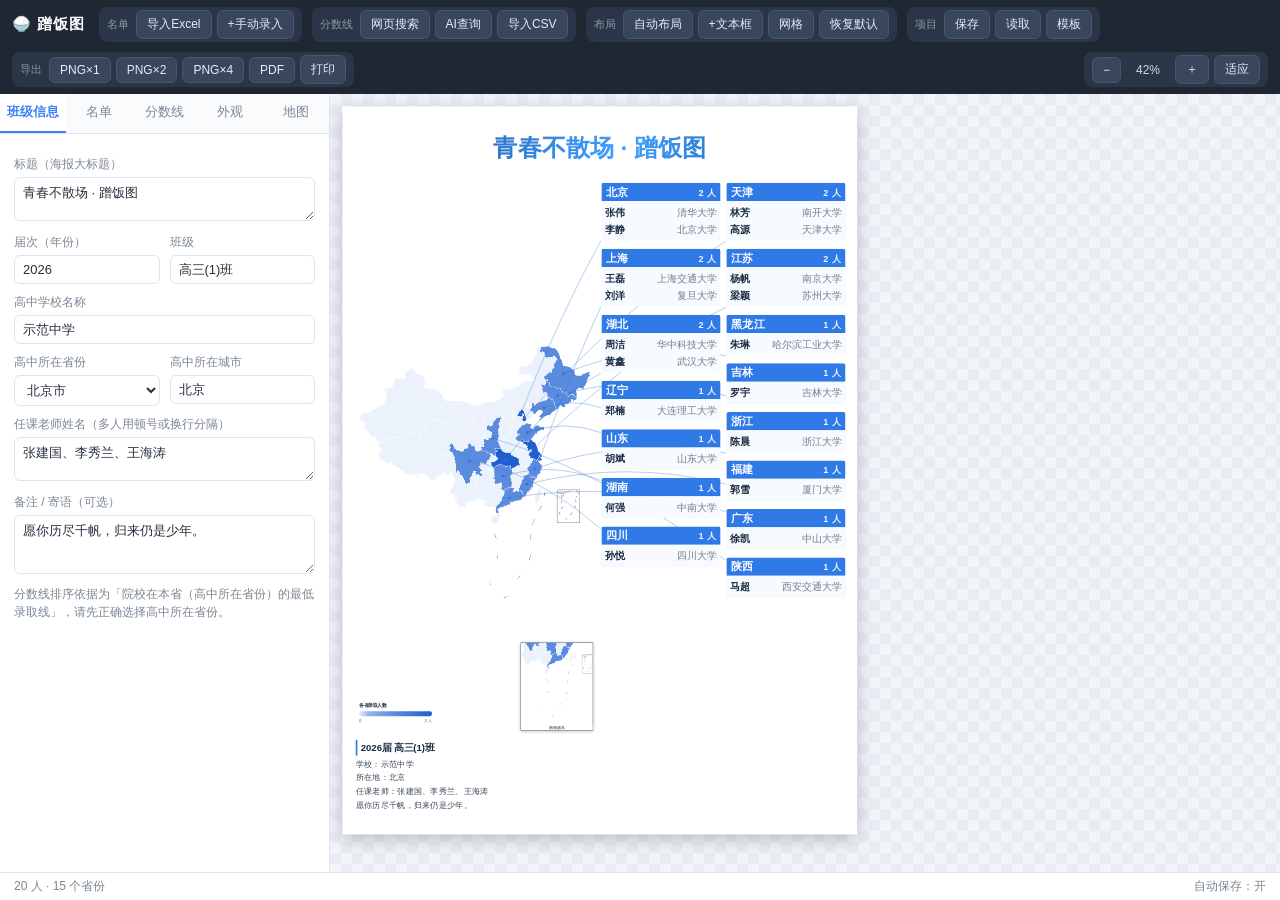
==== index.html @ a697f17c "高中蹭饭图生成器：单文件构建(index.html) + 完整源码 + Pages 配置(.nojekyll)" ====
<!DOCTYPE html>
<html lang="zh-CN">
<head>
<meta charset="utf-8">
<meta name="viewport" content="width=device-width, initial-scale=1">
<meta name="description" content="免费离线的高中蹭饭图生成器：导入学生名单，按大学所在省份自动分组、排版连线，内置完整中国地图、多主题与艺术字标题，手动微调后一键导出 PNG/PDF。">
<meta name="theme-color" content="#1f2733">
<link rel="icon" href="data:image/svg+xml,%3Csvg xmlns='http://www.w3.org/2000/svg' viewBox='0 0 32 32'%3E%3Crect width='32' height='32' rx='7' fill='%231f2733'/%3E%3Cpath d='M5 16h22c0 6-5 10-11 10S5 22 5 16z' fill='%23f8fafc'/%3E%3Cpath d='M8 15c1.5-4.5 4.5-7 8-7s6.5 2.5 8 7z' fill='%233b82f6'/%3E%3C/svg%3E">
<meta property="og:type" content="website">
<meta property="og:title" content="高中蹭饭图生成器">
<meta property="og:description" content="免费离线的高中蹭饭图生成器：导入名单按省份分组，内置中国地图，导出 PNG/PDF。">
<meta name="twitter:card" content="summary">
<title>高中蹭饭图生成器</title>
<style>
/* ============ 基础 ============ */
* { box-sizing: border-box; margin: 0; padding: 0; }
/* hidden 属性必须始终生效：否则 .modal/.modal-back 等自带的 display 规则
   会覆盖浏览器默认的 [hidden]{display:none}，导致弹窗永远关不掉 */
[hidden] { display: none !important; }
:root {
  --ui-bg: #f2f4f8; --ui-panel: #ffffff; --ui-bar: #1f2733; --ui-bar2: #2a3547;
  --ui-text: #26303f; --ui-sub: #7b8794; --ui-line: #dfe4ec;
  --ui-accent: #3b82f6; --ui-accent-d: #2563eb; --ui-danger: #e5484d;
}
html, body { height: 100%; }
body {
  font-family: "Microsoft YaHei", "PingFang SC", "Segoe UI", sans-serif;
  font-size: 13px; color: var(--ui-text); background: var(--ui-bg);
  overflow: hidden; -webkit-font-smoothing: antialiased;
}
#app { display: flex; flex-direction: column; height: 100vh; }
button { font-family: inherit; cursor: pointer; border: 1px solid var(--ui-line); background: #fff;
  border-radius: 6px; padding: 5px 10px; font-size: 12px; color: var(--ui-text); transition: .12s; }
button:hover { border-color: var(--ui-accent); color: var(--ui-accent); }
button.primary { background: var(--ui-accent); border-color: var(--ui-accent); color: #fff; }
button.primary:hover { background: var(--ui-accent-d); color: #fff; }
button.danger { color: var(--ui-danger); }
button.danger:hover { border-color: var(--ui-danger); }
button.sm { padding: 3px 8px; font-size: 12px; }
input, select, textarea {
  font-family: inherit; font-size: 13px; border: 1px solid var(--ui-line); border-radius: 6px;
  padding: 6px 8px; width: 100%; background: #fff; color: var(--ui-text); outline: none;
}
input:focus, select:focus, textarea:focus { border-color: var(--ui-accent); }
input[type=color] { padding: 2px; height: 30px; }
input[type=range] { padding: 0; }
label { display: block; font-size: 12px; color: var(--ui-sub); margin: 10px 0 4px; }
.tip { font-size: 11.5px; color: var(--ui-sub); line-height: 1.6; margin-top: 8px; }
b { color: var(--ui-text); }

/* ============ 工具栏 ============ */
#toolbar {
  display: flex; align-items: center; gap: 10px; background: var(--ui-bar); color: #cfd8e3;
  padding: 7px 12px; flex-wrap: wrap; user-select: none; z-index: 40;
}
.tb-brand { font-weight: 700; font-size: 15px; color: #fff; margin-right: 4px; letter-spacing: 1px; }
.tb-group { display: flex; align-items: center; gap: 5px; padding: 3px 8px; background: var(--ui-bar2); border-radius: 8px; }
.tb-label { font-size: 11px; color: #8b98ab; margin-right: 2px; }
#toolbar button { background: #39465c; border-color: #47566e; color: #e6ecf5; }
#toolbar button:hover { background: var(--ui-accent); border-color: var(--ui-accent); color: #fff; }
.tb-spacer { flex: 1; }
.tb-zoom #zoomLabel { font-size: 12px; min-width: 44px; text-align: center; color: #cfd8e3; }

/* ============ 主区域 ============ */
#main { display: flex; flex: 1; min-height: 0; position: relative; }

/* 左面板 */
#panel { width: 330px; min-width: 330px; background: var(--ui-panel); border-right: 1px solid var(--ui-line);
  display: flex; flex-direction: column; z-index: 30; }
#tabs { display: flex; border-bottom: 1px solid var(--ui-line); background: #fafbfd; }
#tabs button { flex: 1; border: none; background: none; border-radius: 0; padding: 10px 2px; font-size: 12.5px;
  color: var(--ui-sub); border-bottom: 2px solid transparent; }
#tabs button.active { color: var(--ui-accent); border-bottom-color: var(--ui-accent); font-weight: 600; background: #fff; }
.tab-pane { display: none; padding: 12px 14px 30px; overflow-y: auto; flex: 1; }
.tab-pane.active { display: block; }
.row2 { display: flex; gap: 10px; }
.row2 > * { flex: 1; min-width: 0; }
.pane-actions { display: flex; gap: 6px; align-items: center; margin: 8px 0; flex-wrap: wrap; }
.stat { font-size: 11.5px; color: var(--ui-sub); }
.colorRow { display: flex; align-items: center; gap: 8px; margin: 6px 0; }
.colorRow span { font-size: 12px; color: var(--ui-sub); flex: 1; }
.colorRow input[type=color] { width: 56px; flex: none; }
.sliderRow { margin: 8px 0; }
.sliderRow label { margin: 0 0 3px; display: flex; justify-content: space-between; }
/* 聚焦锁定：聚焦开启时缩放/平移滑杆禁用，防止手动覆盖取景把省份切出画面 */
.sliderRow input[type="range"]:disabled { opacity: 0.45; cursor: not-allowed; }
.focusLockTip { color: #c8862c; font-size: 11px; font-weight: 600; margin-left: 6px; }
.checkRow { margin: 8px 0; }
.checkRow label { display: flex; align-items: center; gap: 6px; margin: 0; color: var(--ui-text); font-size: 12.5px; }
.checkRow input { width: auto; }

/* 名单表 */
#rosterWrap { max-height: calc(100vh - 320px); overflow: auto; border: 1px solid var(--ui-line); border-radius: 6px; }
#rosterTable, #scoreTable, .map-table { border-collapse: collapse; width: 100%; font-size: 12.5px; }
#rosterTable th, #scoreTable th, .map-table th {
  background: #f5f7fa; color: var(--ui-sub); font-weight: 600; text-align: left; padding: 6px 6px;
  position: sticky; top: 0; border-bottom: 1px solid var(--ui-line); z-index: 2; }
#rosterTable td, #scoreTable td, .map-table td { border-bottom: 1px solid #eef1f5; padding: 3px 4px; }
#rosterTable input, #rosterTable select { padding: 4px 5px; font-size: 12.5px; border-radius: 4px; }
#rosterTable .rm { border: none; background: none; color: #b6bfcc; font-size: 14px; padding: 2px; }
#rosterTable .rm:hover { color: var(--ui-danger); background: none; }
td.provPending { color: #d97706; cursor: pointer; }
td.provOk { color: #16a34a; }
td.provOk select { color: #16a34a; }
#scoreTable input { padding: 4px 5px; font-size: 12.5px; }
#scoreTable .src { font-size: 11px; color: var(--ui-sub); }
.map-table { margin-top: 6px; }
.map-table td { padding: 5px 6px; vertical-align: middle; }

/* 主题卡 / 艺术字卡 */
.theme-cards { display: grid; grid-template-columns: repeat(3, 1fr); gap: 8px; margin-top: 4px; }
.theme-card { border: 2px solid var(--ui-line); border-radius: 8px; padding: 6px; cursor: pointer; text-align: center; }
.theme-card:hover { border-color: var(--ui-accent); }
.theme-card.active { border-color: var(--ui-accent); box-shadow: 0 0 0 2px rgba(59,130,246,.2); }
.theme-card .sw { display: flex; height: 22px; border-radius: 4px; overflow: hidden; margin-bottom: 4px; }
.theme-card .sw i { flex: 1; }
.theme-card .nm { font-size: 11px; color: var(--ui-text); }
.art-cards { display: grid; grid-template-columns: repeat(3, 1fr); gap: 8px; margin-top: 4px; }
.art-card { border: 2px solid var(--ui-line); border-radius: 8px; padding: 8px 4px 6px; cursor: pointer;
  text-align: center; font-size: 15px; font-weight: 800; color: #334; background: #fff; }
.art-card:hover { border-color: var(--ui-accent); }
.art-card.active { border-color: var(--ui-accent); box-shadow: 0 0 0 2px rgba(59,130,246,.2); }
.art-card .nm { display: block; font-size: 10.5px; font-weight: 400; color: var(--ui-sub); margin-top: 4px; }
.preview { border: 1px dashed var(--ui-line); border-radius: 6px; padding: 10px; text-align: center;
  font-size: 17px; margin-top: 6px; background: #fbfcfe; }
.tpl-list { display: flex; flex-direction: column; gap: 6px; margin-top: 4px; }
.tpl-item { display: flex; align-items: center; gap: 8px; border: 1px solid var(--ui-line); border-radius: 6px; padding: 6px 8px; }
.tpl-item span { flex: 1; font-size: 12.5px; }

/* ============ 画布区 ============ */
#stageWrap { flex: 1; position: relative; overflow: auto;
  background: repeating-conic-gradient(#e9edf3 0% 25%, #f1f4f9 0% 50%) 0 0/22px 22px; }
#stage { position: absolute; transform-origin: 0 0; padding: 30px; }
#poster { position: relative; overflow: hidden; box-shadow: 0 10px 40px rgba(20,30,50,.25); background: #fff;
  color: var(--ink); }
#bgImg { position: absolute; inset: 0; z-index: 1; pointer-events: none;
  background-repeat: no-repeat; background-position: center; }
#lines { position: absolute; left: 0; top: 0; width: 100%; height: 100%; pointer-events: none; z-index: 5; overflow: visible; }
#lines path { fill: none; }
#lines circle { stroke: none; }
#gridOverlay { position: absolute; inset: 0; pointer-events: none; z-index: 20;
  background-image: linear-gradient(rgba(59,130,246,.25) 1px, transparent 1px),
                    linear-gradient(90deg, rgba(59,130,246,.25) 1px, transparent 1px);
  background-size: 20px 20px; opacity: .5; }

/* 海报元素通用 */
.el { position: absolute; z-index: 10; user-select: none; }
.el.locked { cursor: not-allowed; }
.el:not(.locked):hover { outline: 1px dashed rgba(59,130,246,.7); outline-offset: 1px; }
.el.selected { outline: 1.5px solid var(--ui-accent); outline-offset: 1px; z-index: 15 !important; }
.el.hiddenEl { display: none; }
.el .h { position: absolute; width: 10px; height: 10px; background: #fff; border: 1.5px solid var(--ui-accent);
  border-radius: 50%; display: none; z-index: 3; }
.el.selected .h { display: block; }
.el .h-nw { left: -6px; top: -6px; cursor: nwse-resize; }
.el .h-ne { right: -6px; top: -6px; cursor: nesw-resize; }
.el .h-sw { left: -6px; bottom: -6px; cursor: nesw-resize; }
.el .h-se { right: -6px; bottom: -6px; cursor: nwse-resize; }
.el.locked .h { display: none !important; }

/* 标题艺术字 */
.el-title { display: flex; align-items: center; justify-content: center; text-align: center;
  font-weight: 800; line-height: 1.25; white-space: pre-wrap; }
.art-gradient { background-image: linear-gradient(100deg, var(--emA), var(--emB) 55%, var(--emA));
  -webkit-background-clip: text; background-clip: text; color: transparent !important; text-shadow: none; }
.art-outline { color: transparent !important; -webkit-text-stroke: 2px var(--emA); text-shadow: none; background: none; }
.art-3d { color: var(--emA) !important;
  text-shadow: 1px 1px 0 var(--emB), 2px 2px 0 var(--emB), 3px 3px 0 var(--emB), 4px 4px 2px rgba(0,0,0,.30); }
.art-glow { color: var(--emA) !important;
  text-shadow: 0 0 6px var(--emA), 0 0 18px var(--emB), 0 0 34px var(--emB); }
.art-seal { color: #c0392b !important; border: 4px solid #c0392b; border-radius: 8px; padding: 4px 18px;
  background: rgba(255,255,255,.75); letter-spacing: 6px; text-shadow: none; }

/* 信息框 */
.el-info { line-height: 1.7; overflow: hidden; }
.el-info .info-t { font-weight: 700; font-size: 1.15em; border-left: 4px solid var(--accent); padding-left: 8px; margin-bottom: 4px; }
.el-info .info-l { opacity: .88; }

/* 省份文字块 */
.el-block { overflow: hidden; display: flex; flex-direction: column; }
.blk-head { background: var(--accent); color: #fff; font-weight: 700; padding: 4px 10px;
  border-radius: var(--hr, 6px) var(--hr, 6px) 0 0; letter-spacing: 1px; flex: none; display: flex; justify-content: space-between; align-items: baseline; }
.blk-head .cnt { font-size: .82em; opacity: .9; font-weight: 600; }
/* 栏头预设 */
.hd-grad .blk-head { background: linear-gradient(100deg, var(--accent), var(--emA)); }
.hd-outline .blk-head { background: transparent; color: var(--accent); box-shadow: inset 0 0 0 1.5px var(--accent); }
.hd-underline .blk-head { background: transparent; color: var(--accent); border-bottom: 3px solid var(--accent); border-radius: 0 !important; }
.hd-invert .blk-head { background: var(--ink); color: var(--tbg); }
.hd-pill .blk-head { border-radius: 999px !important; }
.blk-body { background: var(--blkBg); border-radius: 0 0 var(--hr, 6px) var(--hr, 6px); padding: 5px 9px 7px; flex: 1; overflow: hidden;
  box-shadow: 0 2px 8px rgba(20,30,50,.10); }
.hd-outline .blk-body, .hd-underline .blk-body { border-radius: var(--hr, 6px); }
.blk-row { display: flex; gap: 6px; align-items: baseline; padding: 1px 0; }
.blk-row .nm { font-weight: 600; white-space: nowrap; }
.blk-row .sc { color: var(--accent); font-size: .88em; white-space: nowrap; font-weight: 700; }
.blk-row .un { color: inherit; opacity: .6; overflow: hidden; text-overflow: ellipsis; white-space: nowrap; flex: 1; text-align: right; }
/* 名单行预设 */
.st-line .blk-row:not(:last-child) { border-bottom: var(--sepW, 1px) solid var(--sep, rgba(127,127,127,.3));
  padding-bottom: 2px; margin-bottom: 1px; }
.st-zebra .blk-row:nth-child(odd) { background: var(--zebra, rgba(127,127,127,.12)); border-radius: var(--rr, 4px); }
.st-card .blk-row { background: var(--zebra, rgba(127,127,127,.12)); border-radius: var(--rr, 4px);
  padding: 3px 6px; margin-top: 3px;
  box-shadow: inset 0 0 0 var(--sepW, 1px) var(--sep, rgba(127,127,127,.3)); }

/* 外观预设选择卡 */
.cell-cards { display: flex; gap: 6px; flex-wrap: wrap; margin: 4px 0 4px; }
.cell-card { border: 1px solid var(--ui-line); border-radius: 8px; padding: 5px 9px; cursor: pointer;
  font-size: 11.5px; background: #fff; text-align: center; min-width: 54px; line-height: 1.3; }
.cell-card:hover { border-color: var(--ui-accent); }
.cell-card.active { border-color: var(--ui-accent); box-shadow: 0 0 0 1.5px var(--ui-accent); font-weight: 600; }
.cell-card .pvw { display: block; height: 13px; border-radius: 3px; margin-bottom: 4px; }

/* 图例 */
.el-legend .lg-title { font-size: .95em; font-weight: 700; margin-bottom: 5px; color: var(--ink); }
.el-legend .lg-bar { height: 12px; border-radius: 6px; }
.el-legend .lg-lab { display: flex; justify-content: space-between; font-size: .85em; color: var(--ink); opacity: .75; margin-top: 3px; }

/* 自由文本框 */
.el-text { overflow: hidden; line-height: 1.5; white-space: pre-wrap; }

/* 地图 */
.el-map .mapHost { position: absolute; inset: 0; }
.mapProbe { position: absolute; width: 0; height: 0; visibility: hidden; z-index: 9; }

/* 拖拽参考线 */
.guide { position: absolute; background: #ff4d8d; z-index: 60; pointer-events: none; display: none; }

/* ============ 属性面板 ============ */
#propPanel { position: absolute; right: 14px; top: 14px; width: 232px; background: #fff;
  border: 1px solid var(--ui-line); border-radius: 10px; box-shadow: 0 12px 34px rgba(20,30,50,.18); z-index: 35; }
.pp-head { display: flex; justify-content: space-between; align-items: center; padding: 8px 12px;
  border-bottom: 1px solid var(--ui-line); font-weight: 700; font-size: 12.5px; }
.pp-head button { border: none; background: none; font-size: 16px; color: var(--ui-sub); padding: 0 4px; }
.pp-body { padding: 4px 12px 12px; max-height: calc(100vh - 220px); overflow-y: auto; }
.pp-ops { display: flex; gap: 6px; margin-top: 10px; }
.pp-ops button { flex: 1; }

/* ============ 状态栏 ============ */
#statusbar { display: flex; gap: 16px; align-items: center; background: #fff; border-top: 1px solid var(--ui-line);
  padding: 5px 14px; font-size: 12px; color: var(--ui-sub); z-index: 40; }
.st-spacer { flex: 1; }

/* ============ 弹窗 ============ */
.modal-back { position: fixed; inset: 0; background: rgba(18,24,34,.45); z-index: 100;
  display: flex; align-items: center; justify-content: center; }
.modal { width: 560px; max-width: 94vw; max-height: 88vh; background: #fff; border-radius: 12px;
  display: flex; flex-direction: column; box-shadow: 0 24px 70px rgba(0,0,0,.3); overflow: hidden; }
.modal.wide { width: 760px; }
.m-head { padding: 12px 16px; font-weight: 700; font-size: 14px; border-bottom: 1px solid var(--ui-line);
  display: flex; justify-content: space-between; align-items: center; }
.m-close { border: none; background: none; font-size: 18px; color: var(--ui-sub); padding: 0 6px; }
.m-close:hover { color: var(--ui-danger); background: none; border: none; }
.m-body { padding: 12px 16px; overflow-y: auto; }
.m-sum { font-size: 12.5px; color: var(--ui-text); background: #f2f7ff; border: 1px solid #dbe7ff;
  border-radius: 6px; padding: 8px 10px; line-height: 1.6; }
.m-foot { padding: 10px 16px; border-top: 1px solid var(--ui-line); display: flex; justify-content: flex-end; gap: 8px; }
.m-body textarea { font-family: Consolas, "Courier New", monospace; font-size: 12px; margin-top: 6px; }

/* Toast */
#toast { position: fixed; left: 50%; bottom: 60px; transform: translateX(-50%); z-index: 200;
  background: rgba(28,36,50,.94); color: #fff; padding: 9px 18px; border-radius: 20px; font-size: 13px;
  opacity: 0; transition: .25s; pointer-events: none; max-width: 70vw; }
#toast.show { opacity: 1; bottom: 76px; }

/* ============ 导出模式：将海报复位到文档原点，避免被裁剪 ============ */
body.exporting #toolbar, body.exporting #panel, body.exporting #statusbar,
body.exporting #propPanel, body.exporting #gridOverlay { display: none !important; }
body.exporting #main { position: static !important; display: block !important; }
body.exporting #stageWrap { position: fixed !important; left: 0 !important; top: 0 !important;
  width: 100vw !important; height: 100vh !important; overflow: visible !important; background: #fff !important; }
body.exporting #stage { position: absolute !important; left: 0 !important; top: 0 !important;
  transform: none !important; padding: 0 !important; }
body.exporting .el.selected { outline: none !important; }
body.exporting .el .h { display: none !important; }
body.exporting .guide { display: none !important; }
/* html2canvas 不支持 background-clip:text，导出时降级为实色标题 */
body.expFlat .art-gradient, body.expFlat .art-outline {
  background: none !important; background-image: none !important;
  color: var(--emA) !important; -webkit-text-fill-color: var(--emA) !important;
  -webkit-text-stroke: 0 !important; text-shadow: 0 2px 5px rgba(0,0,0,.22) !important;
}

/* ============ 打印 ============ */
@media print {
  body * { visibility: hidden !important; }
  #stageWrap, #stage, #poster, #poster * { visibility: visible !important; }
  #stageWrap { position: static !important; overflow: visible !important; background: none !important; }
  #stage { position: static !important; transform: none !important; padding: 0 !important; }
  #poster { box-shadow: none !important; margin: 0 auto; }
  .el.selected { outline: none !important; }
  .el .h { display: none !important; }
  #gridOverlay { display: none !important; }
}

</style>
</head>
<body>
<div id="app">
  <!-- ================= 顶部工具栏 ================= -->
  <header id="toolbar">
    <div class="tb-brand">🍚 蹭饭图</div>
    <div class="tb-group">
      <span class="tb-label">名单</span>
      <button id="btnImportExcel" title="导入 Excel/CSV 名单">导入Excel</button>
      <button id="btnAddRow" title="在名单表中新增一行">+手动录入</button>
    </div>
    <div class="tb-group">
      <span class="tb-label">分数线</span>
      <button id="btnWebSearch" title="联网搜索各院校在本省的最低录取线">网页搜索</button>
      <button id="btnAiQuery" title="生成 Prompt 复制到任意 AI 网站，再粘贴结果">AI查询</button>
      <button id="btnScoreCsv" title="导入分数线 CSV 文件">导入CSV</button>
    </div>
    <div class="tb-group">
      <span class="tb-label">布局</span>
      <button id="btnAutoLayout" title="按当前数据重新自动排版">自动布局</button>
      <button id="btnAddText" title="新增一个自由文本框">+文本框</button>
      <button id="btnGrid" title="显示/隐藏网格参考线">网格</button>
      <button id="btnResetLayout" title="放弃手动调整，恢复自动布局">恢复默认</button>
    </div>
    <div class="tb-group">
      <span class="tb-label">项目</span>
      <button id="btnSaveProj" title="保存到浏览器本地">保存</button>
      <button id="btnLoadProj" title="读取浏览器本地保存">读取</button>
      <button id="btnTpl" title="布局模板：另存 / 套用（跨年复用）">模板</button>
    </div>
    <div class="tb-group">
      <span class="tb-label">导出</span>
      <button id="btnPng1" title="导出 1 倍 PNG 图片">PNG×1</button>
      <button id="btnPng2" title="导出 2 倍 PNG 图片">PNG×2</button>
      <button id="btnPng4" title="导出 4 倍 PNG 图片（大图打印）">PNG×4</button>
      <button id="btnPdf" title="导出 PDF 文件">PDF</button>
      <button id="btnPrint" title="浏览器直接打印 / 另存为 PDF">打印</button>
    </div>
    <div class="tb-spacer"></div>
    <div class="tb-group tb-zoom">
      <button id="btnZoomOut">−</button>
      <span id="zoomLabel">100%</span>
      <button id="btnZoomIn">＋</button>
      <button id="btnZoomFit" title="适应窗口">适应</button>
    </div>
  </header>

  <div id="main">
    <!-- ================= 左侧设置面板 ================= -->
    <aside id="panel">
      <nav id="tabs">
        <button data-tab="tabInfo" class="active">班级信息</button>
        <button data-tab="tabRoster">名单</button>
        <button data-tab="tabScore">分数线</button>
        <button data-tab="tabLook">外观</button>
        <button data-tab="tabMap">地图</button>
      </nav>

      <div class="tab-pane active" id="tabInfo">
        <label>标题（海报大标题）</label>
        <textarea id="inTitle" rows="2" placeholder="如：XX中学2026届高三(1)班 蹭饭图"></textarea>
        <div class="row2">
          <div><label>届次（年份）</label><input id="inYear" placeholder="2026"></div>
          <div><label>班级</label><input id="inClass" placeholder="高三(1)班"></div>
        </div>
        <label>高中学校名称</label>
        <input id="inSchool" placeholder="如：北京市第二中学">
        <div class="row2">
          <div><label>高中所在省份</label><select id="inProv"></select></div>
          <div><label>高中所在城市</label><input id="inCity" placeholder="如：北京"></div>
        </div>
        <label>任课老师姓名（多人用顿号或换行分隔）</label>
        <textarea id="inTeachers" rows="2" placeholder="如：张老师、李老师、王老师"></textarea>
        <label>备注 / 寄语（可选）</label>
        <textarea id="inNotes" rows="3" placeholder="可留空，显示在海报底部信息框中"></textarea>
        <p class="tip">分数线排序依据为「院校在本省（高中所在省份）的最低录取线」，请先正确选择高中所在省份。</p>
      </div>

      <div class="tab-pane" id="tabRoster">
        <div class="pane-actions">
          <button id="btnRosterAdd" class="sm">＋添加一行</button>
          <button id="btnRosterClear" class="sm danger">清空</button>
          <span id="rosterStat" class="stat"></span>
        </div>
        <div id="rosterWrap">
          <table id="rosterTable">
            <thead><tr><th style="width:30%">姓名</th><th>录取院校</th><th style="width:24%">省份</th><th style="width:26px"></th></tr></thead>
            <tbody id="rosterBody"></tbody>
          </table>
        </div>
        <p class="tip">省份自动识别；识别失败显示「待补全」，点击可手动选择或用 AI 补全。分数线统一在「分数线」页签维护，省内排序也依据该页数据。</p>
      </div>

      <div class="tab-pane" id="tabScore">
        <div class="pane-actions">
          <button id="btnScoreWeb2" class="sm">网页搜索</button>
          <button id="btnScoreAi2" class="sm">AI查询</button>
          <button id="btnScoreCsv2" class="sm">导入CSV</button>
          <button id="btnScoreClear" class="sm danger">清空缓存</button>
        </div>
        <p class="tip">按「院校｜本省｜届次」缓存于浏览器本地。双击分数格可手动修改。</p>
        <table id="scoreTable">
          <thead><tr><th>录取院校</th><th style="width:74px">分数线</th><th style="width:52px">来源</th><th style="width:26px"></th></tr></thead>
          <tbody id="scoreBody"></tbody>
        </table>
      </div>

      <div class="tab-pane" id="tabLook">
        <label>配色主题（点击应用）</label>
        <div id="themeCards" class="theme-cards"></div>
        <label>自定义颜色</label>
        <div class="row2">
          <div class="colorRow"><span>主色（地图最深）</span><input type="color" id="cBase"></div>
          <div class="colorRow"><span>辅色（栏目头）</span><input type="color" id="cAccent"></div>
        </div>
        <div class="row2">
          <div class="colorRow"><span>背景色</span><input type="color" id="cBg"></div>
          <div class="colorRow"><span>强调色（标题）</span><input type="color" id="cEmph"></div>
        </div>
        <div class="colorRow"><span>地图浅色</span><input type="color" id="cLow"></div>
        <div class="sliderRow">
          <label>颜色深浅敏感度 γ <b id="gammaVal">0.75</b></label>
          <input type="range" id="rGamma" min="0.3" max="1.6" step="0.05">
        </div>
        <label>字体</label>
        <select id="selFont"></select>
        <div class="preview" id="fontPreview">心怀远方，顶峰相见 2026</div>
        <label>标题艺术字风格</label>
        <div id="artCards" class="art-cards"></div>
        <label>背景图片</label>
        <div class="pane-actions">
          <button id="btnBgPick" class="sm">选择图片…</button>
          <button id="btnBgClear" class="sm danger">移除背景</button>
        </div>
        <input type="file" id="fileBg" accept="image/png,image/jpeg,image/webp,image/gif,image/bmp,image/svg+xml" hidden>
        <div class="row2">
          <div><label>显示方式</label><select id="selBgMode">
            <option value="cover">铺满（裁切）</option>
            <option value="contain">完整显示</option>
            <option value="repeat">平铺</option>
          </select></div>
          <div class="sliderRow"><label>背景透明度 <b id="bgOpVal">100%</b></label><input type="range" id="rBgOp" min="5" max="100" step="5"></div>
        </div>
        <label>元素不透明度</label>
        <div class="sliderRow"><label>一键调整全部元素 <b id="elOpVal">100%</b></label><input type="range" id="rElOp" min="10" max="100" step="5"></div>
        <p class="tip">单独调整：点击选中海报中的元素，在右侧「属性面板」中修改不透明度。</p>
        <label>省份栏头样式</label>
        <div id="headCards" class="cell-cards"></div>
        <div class="row2">
          <div class="sliderRow"><label>圆角 <b id="headRadVal">6</b></label><input type="range" id="rHeadRad" min="0" max="20" step="1"></div>
          <div class="colorRow"><span>头背景</span><input type="color" id="cHeadBg"></div>
          <div class="colorRow"><span>头文字</span><input type="color" id="cHeadFg"></div>
        </div>
        <label>名单行样式</label>
        <div id="rowCards" class="cell-cards"></div>
        <div class="row2">
          <div class="colorRow"><span>分隔线</span><input type="color" id="cRowSep"></div>
          <div class="sliderRow"><label>线宽 <b id="rowSepWVal">1</b></label><input type="range" id="rRowSepW" min="1" max="4" step="1"></div>
        </div>
        <div class="row2">
          <div class="colorRow"><span>斑马纹</span><input type="color" id="cZebra"></div>
          <div class="sliderRow"><label>行圆角 <b id="rowRadVal">4</b></label><input type="range" id="rRowRad" min="0" max="12" step="1"></div>
        </div>
        <label>画布尺寸</label>
        <div class="row2">
          <select id="selCanvas">
            <option value="A4">A4 竖版 (1240×1754)</option>
            <option value="A3">A3 竖版 (1754×2480)</option>
            <option value="169">16:9 横版 (1600×900)</option>
            <option value="114">1:1.414 比例（按当前宽度换算）</option>
            <option value="custom">自定义（以下方宽高为准）</option>
          </select>
          <div><input type="number" id="inCw" style="width:70px"> × <input type="number" id="inCh" style="width:70px"></div>
        </div>
        <label>排版参数</label>
        <div class="row2">
          <div class="sliderRow"><label>页边距 <b id="marginVal">28</b></label><input type="range" id="rMargin" min="8" max="80" step="2"></div>
          <div class="sliderRow"><label>栏目宽 <b id="blockWVal">210</b></label><input type="range" id="rBlockW" min="150" max="330" step="5"></div>
        </div>
        <div class="row2">
          <div class="sliderRow"><label>行间距 <b id="rowGapVal">3</b></label><input type="range" id="rRowGap" min="0" max="12" step="1"></div>
          <div class="checkRow"><label><input type="checkbox" id="ckScore"> 行内显示分数线</label></div>
        </div>
        <div class="checkRow"><label><input type="checkbox" id="ckRegion"> 省份栏按地理大区排序（默认按人数降序）</label></div>
        <div class="checkRow"><label><input type="checkbox" id="ckSnap" checked> 拖拽吸附对齐</label></div>
      </div>

      <div class="tab-pane" id="tabMap">
        <label>地图显示</label>
        <div class="checkRow"><label><input type="checkbox" id="ckInset" checked> 右下角显示南海诸岛小图</label></div>
        <div class="sliderRow"><label>南海小图尺寸 <b id="insetVal">26%</b></label><input type="range" id="rInset" min="16" max="40" step="1"></div>
        <label>地图角度与样式</label>
        <div id="angleCards" class="cell-cards"></div>
        <div class="row2">
          <div class="sliderRow"><label>俯仰角 <b id="tiltVal">0°</b></label><input type="range" id="rTilt" min="0" max="70" step="2"></div>
          <div class="sliderRow"><label>侧转 <b id="rotVal">0°</b></label><input type="range" id="rRot" min="-25" max="25" step="1"></div>
        </div>
        <label>重点强调</label>
        <div class="pane-actions">
          <label class="checkRow"><input type="checkbox" id="ckFocus"> 缩放聚焦到有学生的省份</label>
          <button id="btnFocusNow" class="sm">重新聚焦</button>
        </div>
        <label>地图缩放与平移（微调）<span id="focusLockTip" class="focusLockTip" hidden>聚焦中已锁定，取消聚焦后可调</span></label>
        <div class="sliderRow"><label>缩放 <b id="mapZoomVal">1.00</b></label><input type="range" id="rMapZoom" min="0.3" max="6" step="0.02"></div>
        <div class="row2">
          <div class="sliderRow"><label>左右 <b id="mapOxVal">0</b></label><input type="range" id="rMapOx" min="-600" max="600" step="2"></div>
          <div class="sliderRow"><label>上下 <b id="mapOyVal">0</b></label><input type="range" id="rMapOy" min="-600" max="600" step="2"></div>
        </div>
        <button id="btnMapReset" class="sm">恢复地图默认视角</button>
        <label>引线样式</label>
        <div class="row2">
          <div class="sliderRow"><label>线宽 <b id="lineWVal">1.5</b></label><input type="range" id="rLineW" min="0.5" max="4" step="0.5"></div>
          <div class="sliderRow"><label>透明度 <b id="lineOVal">0.55</b></label><input type="range" id="rLineO" min="0.1" max="1" step="0.05"></div>
        </div>
        <p class="tip">省份文字块默认全部外置于地图，引线指向对应省份；选中文字块后可自由拖动，引线自动重算。</p>
      </div>
    </aside>

    <!-- ================= 中间画布 ================= -->
    <section id="stageWrap">
      <div id="stage">
        <div id="poster">
          <div id="bgImg"></div>
          <svg id="lines" xmlns="http://www.w3.org/2000/svg"></svg>
          <!-- 元素由 JS 注入 -->
        </div>
      </div>
      <div id="gridOverlay" hidden></div>
    </section>

    <!-- ================= 右侧属性面板 ================= -->
    <div id="propPanel" hidden>
      <div class="pp-head"><span id="ppTitle">元素属性</span><button id="ppClose">×</button></div>
      <div class="pp-body">
        <div class="row2"><div><label>X</label><input type="number" id="ppX"></div><div><label>Y</label><input type="number" id="ppY"></div></div>
        <div class="row2"><div><label>宽</label><input type="number" id="ppW"></div><div><label>高</label><input type="number" id="ppH"></div></div>
        <div id="ppTextSec">
          <div class="row2"><div><label>字号</label><input type="number" id="ppFont" min="6" max="200"></div><div><label>行高</label><input type="number" id="ppLh" step="0.05" min="0.8" max="3"></div></div>
          <div class="row2"><div><label>颜色</label><input type="color" id="ppColor"></div><div><label>背景</label><input type="color" id="ppBg"></div></div>
          <div class="checkRow"><label><input type="checkbox" id="ppBgNone"> 无背景（跟随海报）</label></div>
        </div>
        <div class="sliderRow"><label>不透明度 <b id="ppOpVal">100%</b></label><input type="range" id="ppOp" min="5" max="100" step="5"></div>
        <label>自由文本内容（仅“文本框”可编辑）</label>
        <textarea id="ppContent" rows="3" placeholder="选中文本框后在此输入"></textarea>
        <div class="pp-ops">
          <button id="ppFront" class="sm">置顶</button>
          <button id="ppBack" class="sm">置底</button>
          <button id="ppLock" class="sm">锁定</button>
          <button id="ppHide" class="sm danger">隐藏</button>
        </div>
        <p class="tip">方向键微调 1px，Shift+方向键 10px；Esc 取消选择。</p>
      </div>
    </div>
  </div>

  <!-- ================= 状态栏 ================= -->
  <footer id="statusbar">
    <span id="stInfo">未导入数据</span>
    <span class="st-spacer"></span>
    <span id="stSel"></span>
    <span id="stSave">自动保存：开</span>
  </footer>
</div>

<!-- ================= 弹窗 ================= -->
<div class="modal-back" id="modalBack" hidden>
  <!-- 导入列映射 -->
  <div class="modal" id="dlgImport" hidden>
    <div class="m-head">导入名单 — 确认识别结果<button class="m-close">×</button></div>
    <div class="m-body">
      <p id="impSummary" class="m-sum"></p>
      <table class="map-table"><thead><tr><th>列（前5行预览）</th><th style="width:130px">识别为</th></tr></thead><tbody id="impCols"></tbody></table>
      <p class="tip">若识别有误请手动改选；“不使用”表示忽略该列。</p>
    </div>
    <div class="m-foot"><button class="m-close">取消</button><button id="btnImpOk" class="primary">导入</button></div>
  </div>

  <!-- 未知省份补全 -->
  <div class="modal" id="dlgProv" hidden>
    <div class="m-head">省份补全<button class="m-close">×</button></div>
    <div class="m-body">
      <p class="m-sum">以下院校无法自动识别所在省份，请选择；或复制提示词到任意 AI 网站查询后粘贴。</p>
      <div class="pane-actions">
        <button id="btnProvAi" class="sm">复制AI提示词</button>
        <button id="btnProvPaste" class="sm">粘贴AI结果</button>
      </div>
      <table class="map-table"><thead><tr><th>院校</th><th style="width:150px">省份</th></tr></thead><tbody id="provRows"></tbody></table>
    </div>
    <div class="m-foot"><button class="m-close">取消</button><button id="btnProvOk" class="primary">确定</button></div>
  </div>

  <!-- 网页搜索分数线 -->
  <div class="modal wide" id="dlgSearch" hidden>
    <div class="m-head">网页搜索录取分数线<button class="m-close">×</button></div>
    <div class="m-body">
      <p class="m-sum" id="srchSum"></p>
      <div class="pane-actions"><button id="btnSrchGo" class="sm primary">开始搜索</button><span id="srchProg" class="stat"></span></div>
      <table class="map-table"><thead><tr><th>院校</th><th style="width:96px">候选分数</th><th>来源摘要（可改可留空）</th></tr></thead><tbody id="srchRows"></tbody></table>
      <p class="tip">结果经公共代理抓取，可能不稳定；请核对后再使用，未查到的可留空手动填。</p>
    </div>
    <div class="m-foot"><button class="m-close">取消</button><button id="btnSrchOk" class="primary">应用到名单</button></div>
  </div>

  <!-- AI 查询 -->
  <div class="modal wide" id="dlgAi" hidden>
    <div class="m-head">AI 查询分数线（手动复制模式）<button class="m-close">×</button></div>
    <div class="m-body">
      <p class="m-sum">① 复制下方提示词 → ② 粘贴到任意 AI 对话网站 → ③ 把返回的 JSON 粘贴到下方，点解析。</p>
      <textarea id="aiPrompt" rows="7" readonly></textarea>
      <div class="pane-actions"><button id="btnAiCopy" class="sm primary">复制提示词</button></div>
      <label>粘贴 AI 返回结果（JSON / Markdown 表格均可）：</label>
      <textarea id="aiResult" rows="6" placeholder='[{"院校":"清华大学","分数":690}] 或直接粘贴 Markdown 表格'></textarea>
      <div class="pane-actions"><button id="btnAiParse" class="sm">解析并预览</button><span id="aiStat" class="stat"></span></div>
      <table class="map-table"><thead><tr><th>院校</th><th style="width:96px">分数</th><th style="width:60px">采用</th></tr></thead><tbody id="aiRows"></tbody></table>
    </div>
    <div class="m-foot"><button class="m-close">取消</button><button id="btnAiOk" class="primary">应用到名单</button></div>
  </div>

  <!-- 模板 / 项目 -->
  <div class="modal" id="dlgTpl" hidden>
    <div class="m-head">布局模板 / 项目管理<button class="m-close">×</button></div>
    <div class="m-body">
      <label>保存当前布局+外观为模板</label>
      <div class="pane-actions"><input id="tplName" placeholder="模板名称，如：2026届1班"><button id="btnTplSave" class="sm primary">另存模板</button></div>
      <label>套用已保存模板（仅布局与外观，不含名单）</label>
      <div id="tplList" class="tpl-list"></div>
      <p class="tip">项目（含名单数据）由工具栏「保存 / 读取」管理，存于浏览器 localStorage。</p>
    </div>
    <div class="m-foot"><button class="m-close">关闭</button></div>
  </div>

  <div class="modal" id="dlgConfirm" hidden>
    <div class="m-head" id="cfTitle">确认</div>
    <div class="m-body"><p class="m-sum" id="cfMsg"></p></div>
    <div class="m-foot"><button id="cfNo" class="m-close">取消</button><button id="cfYes" class="primary">确定</button></div>
  </div>

  <div id="toast"></div>
</div>

<input type="file" id="fileExcel" accept=".xls,.xlsx,.csv" hidden>
<input type="file" id="fileScoreCsv" accept=".csv,.xls,.xlsx" hidden>

<script>
/*
* Licensed to the Apache Software Foundation (ASF) under one
* or more contributor license agreements.  See the NOTICE file
* distributed with this work for additional information
* regarding copyright ownership.  The ASF licenses this file
* to you under the Apache License, Version 2.0 (the
* "License"); you may not use this file except in compliance
* with the License.  You may obtain a copy of the License at
*
*   http://www.apache.org/licenses/LICENSE-2.0
*
* Unless required by applicable law or agreed to in writing,
* software distributed under the License is distributed on an
* "AS IS" BASIS, WITHOUT WARRANTIES OR CONDITIONS OF ANY
* KIND, either express or implied.  See the License for the
* specific language governing permissions and limitations
* under the License.
*/

!function(t,e){"object"==typeof exports&&"undefined"!=typeof module?e(exports):"function"==typeof define&&define.amd?define(["exports"],e):e((t="undefined"!=typeof globalThis?globalThis:t||self).echarts={})}(this,(function(t){"use strict";
/*! *****************************************************************************
    Copyright (c) Microsoft Corporation.

    Permission to use, copy, modify, and/or distribute this software for any
    purpose with or without fee is hereby granted.

    THE SOFTWARE IS PROVIDED "AS IS" AND THE AUTHOR DISCLAIMS ALL WARRANTIES WITH
    REGARD TO THIS SOFTWARE INCLUDING ALL IMPLIED WARRANTIES OF MERCHANTABILITY
    AND FITNESS. IN NO EVENT SHALL THE AUTHOR BE LIABLE FOR ANY SPECIAL, DIRECT,
    INDIRECT, OR CONSEQUENTIAL DAMAGES OR ANY DAMAGES WHATSOEVER RESULTING FROM
    LOSS OF USE, DATA OR PROFITS, WHETHER IN AN ACTION OF CONTRACT, NEGLIGENCE OR
    OTHER TORTIOUS ACTION, ARISING OUT OF OR IN CONNECTION WITH THE USE OR
    PERFORMANCE OF THIS SOFTWARE.
    ***************************************************************************** */var e=function(t,n){return e=Object.setPrototypeOf||{__proto__:[]}instanceof Array&&function(t,e){t.__proto__=e}||function(t,e){for(var n in e)Object.prototype.hasOwnProperty.call(e,n)&&(t[n]=e[n])},e(t,n)};function n(t,n){if("function"!=typeof n&&null!==n)throw new TypeError("Class extends value "+String(n)+" is not a constructor or null");function i(){this.constructor=t}e(t,n),t.prototype=null===n?Object.create(n):(i.prototype=n.prototype,new i)}var i=function(){this.firefox=!1,this.ie=!1,this.edge=!1,this.newEdge=!1,this.weChat=!1},r=new function(){this.browser=new i,this.node=!1,this.wxa=!1,this.worker=!1,this.svgSupported=!1,this.touchEventsSupported=!1,this.pointerEventsSupported=!1,this.domSupported=!1,this.transformSupported=!1,this.transform3dSupported=!1,this.hasGlobalWindow="undefined"!=typeof window};"object"==typeof wx&&"function"==typeof wx.getSystemInfoSync?(r.wxa=!0,r.touchEventsSupported=!0):"undefined"==typeof document&&"undefined"!=typeof self?r.worker=!0:"undefined"==typeof navigator||0===navigator.userAgent.indexOf("Node.js")?(r.node=!0,r.svgSupported=!0):function(t,e){var n=e.browser,i=t.match(/Firefox\/([\d.]+)/),r=t.match(/MSIE\s([\d.]+)/)||t.match(/Trident\/.+?rv:(([\d.]+))/),o=t.match(/Edge?\/([\d.]+)/),a=/micromessenger/i.test(t);i&&(n.firefox=!0,n.version=i[1]);r&&(n.ie=!0,n.version=r[1]);o&&(n.edge=!0,n.version=o[1],n.newEdge=+o[1].split(".")[0]>18);a&&(n.weChat=!0);e.svgSupported="undefined"!=typeof SVGRect,e.touchEventsSupported="ontouchstart"in window&&!n.ie&&!n.edge,e.pointerEventsSupported="onpointerdown"in window&&(n.edge||n.ie&&+n.version>=11),e.domSupported="undefined"!=typeof document;var s=document.documentElement.style;e.transform3dSupported=(n.ie&&"transition"in s||n.edge||"WebKitCSSMatrix"in window&&"m11"in new WebKitCSSMatrix||"MozPerspective"in s)&&!("OTransition"in s),e.transformSupported=e.transform3dSupported||n.ie&&+n.version>=9}(navigator.userAgent,r);var o="sans-serif",a="12px "+o;var s,l,u=function(t){var e={};if("undefined"==typeof JSON)return e;for(var n=0;n<t.length;n++){var i=String.fromCharCode(n+32),r=(t.charCodeAt(n)-20)/100;e[i]=r}return e}("007LLmW'55;N0500LLLLLLLLLL00NNNLzWW\\\\WQb\\0FWLg\\bWb\\WQ\\WrWWQ000CL5LLFLL0LL**F*gLLLL5F0LF\\FFF5.5N"),h={createCanvas:function(){return"undefined"!=typeof document&&document.createElement("canvas")},measureText:function(t,e){if(!s){var n=h.createCanvas();s=n&&n.getContext("2d")}if(s)return l!==e&&(l=s.font=e||a),s.measureText(t);t=t||"";var i=/((?:\d+)?\.?\d*)px/.exec(e=e||a),r=i&&+i[1]||12,o=0;if(e.indexOf("mono")>=0)o=r*t.length;else for(var c=0;c<t.length;c++){var p=u[t[c]];o+=null==p?r:p*r}return{width:o}},loadImage:function(t,e,n){var i=new Image;return i.onload=e,i.onerror=n,i.src=t,i}};function c(t){for(var e in h)t[e]&&(h[e]=t[e])}var p=V(["Function","RegExp","Date","Error","CanvasGradient","CanvasPattern","Image","Canvas"],(function(t,e){return t["[object "+e+"]"]=!0,t}),{}),d=V(["Int8","Uint8","Uint8Clamped","Int16","Uint16","Int32","Uint32","Float32","Float64"],(function(t,e){return t["[object "+e+"Array]"]=!0,t}),{}),f=Object.prototype.toString,g=Array.prototype,y=g.forEach,v=g.filter,m=g.slice,x=g.map,_=function(){}.constructor,b=_?_.prototype:null,w="__proto__",S=2311;function M(){return S++}function I(){for(var t=[],e=0;e<arguments.length;e++)t[e]=arguments[e];"undefined"!=typeof console&&console.error.apply(console,t)}function T(t){if(null==t||"object"!=typeof t)return t;var e=t,n=f.call(t);if("[object Array]"===n){if(!pt(t)){e=[];for(var i=0,r=t.length;i<r;i++)e[i]=T(t[i])}}else if(d[n]){if(!pt(t)){var o=t.constructor;if(o.from)e=o.from(t);else{e=new o(t.length);for(i=0,r=t.length;i<r;i++)e[i]=t[i]}}}else if(!p[n]&&!pt(t)&&!J(t))for(var a in e={},t)t.hasOwnProperty(a)&&a!==w&&(e[a]=T(t[a]));return e}function C(t,e,n){if(!q(e)||!q(t))return n?T(e):t;for(var i in e)if(e.hasOwnProperty(i)&&i!==w){var r=t[i],o=e[i];!q(o)||!q(r)||Y(o)||Y(r)||J(o)||J(r)||K(o)||K(r)||pt(o)||pt(r)?!n&&i in t||(t[i]=T(e[i])):C(r,o,n)}return t}function D(t,e){for(var n=t[0],i=1,r=t.length;i<r;i++)n=C(n,t[i],e);return n}function A(t,e){if(Object.assign)Object.assign(t,e);else for(var n in e)e.hasOwnProperty(n)&&n!==w&&(t[n]=e[n]);return t}function k(t,e,n){for(var i=G(e),r=0;r<i.length;r++){var o=i[r];(n?null!=e[o]:null==t[o])&&(t[o]=e[o])}return t}var L=h.createCanvas;function P(t,e){if(t){if(t.indexOf)return t.indexOf(e);for(var n=0,i=t.length;n<i;n++)if(t[n]===e)return n}return-1}function O(t,e){var n=t.prototype;function i(){}for(var r in i.prototype=e.prototype,t.prototype=new i,n)n.hasOwnProperty(r)&&(t.prototype[r]=n[r]);t.prototype.constructor=t,t.superClass=e}function R(t,e,n){if(t="prototype"in t?t.prototype:t,e="prototype"in e?e.prototype:e,Object.getOwnPropertyNames)for(var i=Object.getOwnPropertyNames(e),r=0;r<i.length;r++){var o=i[r];"constructor"!==o&&(n?null!=e[o]:null==t[o])&&(t[o]=e[o])}else k(t,e,n)}function N(t){return!!t&&("string"!=typeof t&&"number"==typeof t.length)}function E(t,e,n){if(t&&e)if(t.forEach&&t.forEach===y)t.forEach(e,n);else if(t.length===+t.length)for(var i=0,r=t.length;i<r;i++)e.call(n,t[i],i,t);else for(var o in t)t.hasOwnProperty(o)&&e.call(n,t[o],o,t)}function z(t,e,n){if(!t)return[];if(!e)return at(t);if(t.map&&t.map===x)return t.map(e,n);for(var i=[],r=0,o=t.length;r<o;r++)i.push(e.call(n,t[r],r,t));return i}function V(t,e,n,i){if(t&&e){for(var r=0,o=t.length;r<o;r++)n=e.call(i,n,t[r],r,t);return n}}function B(t,e,n){if(!t)return[];if(!e)return at(t);if(t.filter&&t.filter===v)return t.filter(e,n);for(var i=[],r=0,o=t.length;r<o;r++)e.call(n,t[r],r,t)&&i.push(t[r]);return i}function F(t,e,n){if(t&&e)for(var i=0,r=t.length;i<r;i++)if(e.call(n,t[i],i,t))return t[i]}function G(t){if(!t)return[];if(Object.keys)return Object.keys(t);var e=[];for(var n in t)t.hasOwnProperty(n)&&e.push(n);return e}var W=b&&X(b.bind)?b.call.bind(b.bind):function(t,e){for(var n=[],i=2;i<arguments.length;i++)n[i-2]=arguments[i];return function(){return t.apply(e,n.concat(m.call(arguments)))}};function H(t){for(var e=[],n=1;n<arguments.length;n++)e[n-1]=arguments[n];return function(){return t.apply(this,e.concat(m.call(arguments)))}}function Y(t){return Array.isArray?Array.isArray(t):"[object Array]"===f.call(t)}function X(t){return"function"==typeof t}function U(t){return"string"==typeof t}function Z(t){return"[object String]"===f.call(t)}function j(t){return"number"==typeof t}function q(t){var e=typeof t;return"function"===e||!!t&&"object"===e}function K(t){return!!p[f.call(t)]}function $(t){return!!d[f.call(t)]}function J(t){return"object"==typeof t&&"number"==typeof t.nodeType&&"object"==typeof t.ownerDocument}function Q(t){return null!=t.colorStops}function tt(t){return null!=t.image}function et(t){return"[object RegExp]"===f.call(t)}function nt(t){return t!=t}function it(){for(var t=[],e=0;e<arguments.length;e++)t[e]=arguments[e];for(var n=0,i=t.length;n<i;n++)if(null!=t[n])return t[n]}function rt(t,e){return null!=t?t:e}function ot(t,e,n){return null!=t?t:null!=e?e:n}function at(t){for(var e=[],n=1;n<arguments.length;n++)e[n-1]=arguments[n];return m.apply(t,e)}function st(t){if("number"==typeof t)return[t,t,t,t];var e=t.length;return 2===e?[t[0],t[1],t[0],t[1]]:3===e?[t[0],t[1],t[2],t[1]]:t}function lt(t,e){if(!t)throw new Error(e)}function ut(t){return null==t?null:"function"==typeof t.trim?t.trim():t.replace(/^[\s\uFEFF\xA0]+|[\s\uFEFF\xA0]+$/g,"")}var ht="__ec_primitive__";function ct(t){t[ht]=!0}function pt(t){return t[ht]}var dt=function(){function t(){this.data={}}return t.prototype.delete=function(t){var e=this.has(t);return e&&delete this.data[t],e},t.prototype.has=function(t){return this.data.hasOwnProperty(t)},t.prototype.get=function(t){return this.data[t]},t.prototype.set=function(t,e){return this.data[t]=e,this},t.prototype.keys=function(){return G(this.data)},t.prototype.forEach=function(t){var e=this.data;for(var n in e)e.hasOwnProperty(n)&&t(e[n],n)},t}(),ft="function"==typeof Map;var gt=function(){function t(e){var n=Y(e);this.data=ft?new Map:new dt;var i=this;function r(t,e){n?i.set(t,e):i.set(e,t)}e instanceof t?e.each(r):e&&E(e,r)}return t.prototype.hasKey=function(t){return this.data.has(t)},t.prototype.get=function(t){return this.data.get(t)},t.prototype.set=function(t,e){return this.data.set(t,e),e},t.prototype.each=function(t,e){this.data.forEach((function(n,i){t.call(e,n,i)}))},t.prototype.keys=function(){var t=this.data.keys();return ft?Array.from(t):t},t.prototype.removeKey=function(t){this.data.delete(t)},t}();function yt(t){return new gt(t)}function vt(t,e){for(var n=new t.constructor(t.length+e.length),i=0;i<t.length;i++)n[i]=t[i];var r=t.length;for(i=0;i<e.length;i++)n[i+r]=e[i];return n}function mt(t,e){var n;if(Object.create)n=Object.create(t);else{var i=function(){};i.prototype=t,n=new i}return e&&A(n,e),n}function xt(t){var e=t.style;e.webkitUserSelect="none",e.userSelect="none",e.webkitTapHighlightColor="rgba(0,0,0,0)",e["-webkit-touch-callout"]="none"}function _t(t,e){return t.hasOwnProperty(e)}function bt(){}var wt=180/Math.PI,St=Object.freeze({__proto__:null,guid:M,logError:I,clone:T,merge:C,mergeAll:D,extend:A,defaults:k,createCanvas:L,indexOf:P,inherits:O,mixin:R,isArrayLike:N,each:E,map:z,reduce:V,filter:B,find:F,keys:G,bind:W,curry:H,isArray:Y,isFunction:X,isString:U,isStringSafe:Z,isNumber:j,isObject:q,isBuiltInObject:K,isTypedArray:$,isDom:J,isGradientObject:Q,isImagePatternObject:tt,isRegExp:et,eqNaN:nt,retrieve:it,retrieve2:rt,retrieve3:ot,slice:at,normalizeCssArray:st,assert:lt,trim:ut,setAsPrimitive:ct,isPrimitive:pt,HashMap:gt,createHashMap:yt,concatArray:vt,createObject:mt,disableUserSelect:xt,hasOwn:_t,noop:bt,RADIAN_TO_DEGREE:wt});function Mt(t,e){return null==t&&(t=0),null==e&&(e=0),[t,e]}function It(t,e){return t[0]=e[0],t[1]=e[1],t}function Tt(t){return[t[0],t[1]]}function Ct(t,e,n){return t[0]=e,t[1]=n,t}function Dt(t,e,n){return t[0]=e[0]+n[0],t[1]=e[1]+n[1],t}function At(t,e,n,i){return t[0]=e[0]+n[0]*i,t[1]=e[1]+n[1]*i,t}function kt(t,e,n){return t[0]=e[0]-n[0],t[1]=e[1]-n[1],t}function Lt(t){return Math.sqrt(Ot(t))}var Pt=Lt;function Ot(t){return t[0]*t[0]+t[1]*t[1]}var Rt=Ot;function Nt(t,e,n){return t[0]=e[0]*n,t[1]=e[1]*n,t}function Et(t,e){var n=Lt(e);return 0===n?(t[0]=0,t[1]=0):(t[0]=e[0]/n,t[1]=e[1]/n),t}function zt(t,e){return Math.sqrt((t[0]-e[0])*(t[0]-e[0])+(t[1]-e[1])*(t[1]-e[1]))}var Vt=zt;function Bt(t,e){return(t[0]-e[0])*(t[0]-e[0])+(t[1]-e[1])*(t[1]-e[1])}var Ft=Bt;function Gt(t,e,n,i){return t[0]=e[0]+i*(n[0]-e[0]),t[1]=e[1]+i*(n[1]-e[1]),t}function Wt(t,e,n){var i=e[0],r=e[1];return t[0]=n[0]*i+n[2]*r+n[4],t[1]=n[1]*i+n[3]*r+n[5],t}function Ht(t,e,n){return t[0]=Math.min(e[0],n[0]),t[1]=Math.min(e[1],n[1]),t}function Yt(t,e,n){return t[0]=Math.max(e[0],n[0]),t[1]=Math.max(e[1],n[1]),t}var Xt=Object.freeze({__proto__:null,create:Mt,copy:It,clone:Tt,set:Ct,add:Dt,scaleAndAdd:At,sub:kt,len:Lt,length:Pt,lenSquare:Ot,lengthSquare:Rt,mul:function(t,e,n){return t[0]=e[0]*n[0],t[1]=e[1]*n[1],t},div:function(t,e,n){return t[0]=e[0]/n[0],t[1]=e[1]/n[1],t},dot:function(t,e){return t[0]*e[0]+t[1]*e[1]},scale:Nt,normalize:Et,distance:zt,dist:Vt,distanceSquare:Bt,distSquare:Ft,negate:function(t,e){return t[0]=-e[0],t[1]=-e[1],t},lerp:Gt,applyTransform:Wt,min:Ht,max:Yt}),Ut=function(t,e){this.target=t,this.topTarget=e&&e.topTarget},Zt=function(){function t(t){this.handler=t,t.on("mousedown",this._dragStart,this),t.on("mousemove",this._drag,this),t.on("mouseup",this._dragEnd,this)}return t.prototype._dragStart=function(t){for(var e=t.target;e&&!e.draggable;)e=e.parent||e.__hostTarget;e&&(this._draggingTarget=e,e.dragging=!0,this._x=t.offsetX,this._y=t.offsetY,this.handler.dispatchToElement(new Ut(e,t),"dragstart",t.event))},t.prototype._drag=function(t){var e=this._draggingTarget;if(e){var n=t.offsetX,i=t.offsetY,r=n-this._x,o=i-this._y;this._x=n,this._y=i,e.drift(r,o,t),this.handler.dispatchToElement(new Ut(e,t),"drag",t.event);var a=this.handler.findHover(n,i,e).target,s=this._dropTarget;this._dropTarget=a,e!==a&&(s&&a!==s&&this.handler.dispatchToElement(new Ut(s,t),"dragleave",t.event),a&&a!==s&&this.handler.dispatchToElement(new Ut(a,t),"dragenter",t.event))}},t.prototype._dragEnd=function(t){var e=this._draggingTarget;e&&(e.dragging=!1),this.handler.dispatchToElement(new Ut(e,t),"dragend",t.event),this._dropTarget&&this.handler.dispatchToElement(new Ut(this._dropTarget,t),"drop",t.event),this._draggingTarget=null,this._dropTarget=null},t}(),jt=function(){function t(t){t&&(this._$eventProcessor=t)}return t.prototype.on=function(t,e,n,i){this._$handlers||(this._$handlers={});var r=this._$handlers;if("function"==typeof e&&(i=n,n=e,e=null),!n||!t)return this;var o=this._$eventProcessor;null!=e&&o&&o.normalizeQuery&&(e=o.normalizeQuery(e)),r[t]||(r[t]=[]);for(var a=0;a<r[t].length;a++)if(r[t][a].h===n)return this;var s={h:n,query:e,ctx:i||this,callAtLast:n.zrEventfulCallAtLast},l=r[t].length-1,u=r[t][l];return u&&u.callAtLast?r[t].splice(l,0,s):r[t].push(s),this},t.prototype.isSilent=function(t){var e=this._$handlers;return!e||!e[t]||!e[t].length},t.prototype.off=function(t,e){var n=this._$handlers;if(!n)return this;if(!t)return this._$handlers={},this;if(e){if(n[t]){for(var i=[],r=0,o=n[t].length;r<o;r++)n[t][r].h!==e&&i.push(n[t][r]);n[t]=i}n[t]&&0===n[t].length&&delete n[t]}else delete n[t];return this},t.prototype.trigger=function(t){for(var e=[],n=1;n<arguments.length;n++)e[n-1]=arguments[n];if(!this._$handlers)return this;var i=this._$handlers[t],r=this._$eventProcessor;if(i)for(var o=e.length,a=i.length,s=0;s<a;s++){var l=i[s];if(!r||!r.filter||null==l.query||r.filter(t,l.query))switch(o){case 0:l.h.call(l.ctx);break;case 1:l.h.call(l.ctx,e[0]);break;case 2:l.h.call(l.ctx,e[0],e[1]);break;default:l.h.apply(l.ctx,e)}}return r&&r.afterTrigger&&r.afterTrigger(t),this},t.prototype.triggerWithContext=function(t){for(var e=[],n=1;n<arguments.length;n++)e[n-1]=arguments[n];if(!this._$handlers)return this;var i=this._$handlers[t],r=this._$eventProcessor;if(i)for(var o=e.length,a=e[o-1],s=i.length,l=0;l<s;l++){var u=i[l];if(!r||!r.filter||null==u.query||r.filter(t,u.query))switch(o){case 0:u.h.call(a);break;case 1:u.h.call(a,e[0]);break;case 2:u.h.call(a,e[0],e[1]);break;default:u.h.apply(a,e.slice(1,o-1))}}return r&&r.afterTrigger&&r.afterTrigger(t),this},t}(),qt=Math.log(2);function Kt(t,e,n,i,r,o){var a=i+"-"+r,s=t.length;if(o.hasOwnProperty(a))return o[a];if(1===e){var l=Math.round(Math.log((1<<s)-1&~r)/qt);return t[n][l]}for(var u=i|1<<n,h=n+1;i&1<<h;)h++;for(var c=0,p=0,d=0;p<s;p++){var f=1<<p;f&r||(c+=(d%2?-1:1)*t[n][p]*Kt(t,e-1,h,u,r|f,o),d++)}return o[a]=c,c}function $t(t,e){var n=[[t[0],t[1],1,0,0,0,-e[0]*t[0],-e[0]*t[1]],[0,0,0,t[0],t[1],1,-e[1]*t[0],-e[1]*t[1]],[t[2],t[3],1,0,0,0,-e[2]*t[2],-e[2]*t[3]],[0,0,0,t[2],t[3],1,-e[3]*t[2],-e[3]*t[3]],[t[4],t[5],1,0,0,0,-e[4]*t[4],-e[4]*t[5]],[0,0,0,t[4],t[5],1,-e[5]*t[4],-e[5]*t[5]],[t[6],t[7],1,0,0,0,-e[6]*t[6],-e[6]*t[7]],[0,0,0,t[6],t[7],1,-e[7]*t[6],-e[7]*t[7]]],i={},r=Kt(n,8,0,0,0,i);if(0!==r){for(var o=[],a=0;a<8;a++)for(var s=0;s<8;s++)null==o[s]&&(o[s]=0),o[s]+=((a+s)%2?-1:1)*Kt(n,7,0===a?1:0,1<<a,1<<s,i)/r*e[a];return function(t,e,n){var i=e*o[6]+n*o[7]+1;t[0]=(e*o[0]+n*o[1]+o[2])/i,t[1]=(e*o[3]+n*o[4]+o[5])/i}}}var Jt="___zrEVENTSAVED",Qt=[];function te(t,e,n,i,o){if(e.getBoundingClientRect&&r.domSupported&&!ee(e)){var a=e[Jt]||(e[Jt]={}),s=function(t,e){var n=e.markers;if(n)return n;n=e.markers=[];for(var i=["left","right"],r=["top","bottom"],o=0;o<4;o++){var a=document.createElement("div"),s=o%2,l=(o>>1)%2;a.style.cssText=["position: absolute","visibility: hidden","padding: 0","margin: 0","border-width: 0","user-select: none","width:0","height:0",i[s]+":0",r[l]+":0",i[1-s]+":auto",r[1-l]+":auto",""].join("!important;"),t.appendChild(a),n.push(a)}return n}(e,a),l=function(t,e,n){for(var i=n?"invTrans":"trans",r=e[i],o=e.srcCoords,a=[],s=[],l=!0,u=0;u<4;u++){var h=t[u].getBoundingClientRect(),c=2*u,p=h.left,d=h.top;a.push(p,d),l=l&&o&&p===o[c]&&d===o[c+1],s.push(t[u].offsetLeft,t[u].offsetTop)}return l&&r?r:(e.srcCoords=a,e[i]=n?$t(s,a):$t(a,s))}(s,a,o);if(l)return l(t,n,i),!0}return!1}function ee(t){return"CANVAS"===t.nodeName.toUpperCase()}var ne=/([&<>"'])/g,ie={"&":"&amp;","<":"&lt;",">":"&gt;",'"':"&quot;","'":"&#39;"};function re(t){return null==t?"":(t+"").replace(ne,(function(t,e){return ie[e]}))}var oe=/^(?:mouse|pointer|contextmenu|drag|drop)|click/,ae=[],se=r.browser.firefox&&+r.browser.version.split(".")[0]<39;function le(t,e,n,i){return n=n||{},i?ue(t,e,n):se&&null!=e.layerX&&e.layerX!==e.offsetX?(n.zrX=e.layerX,n.zrY=e.layerY):null!=e.offsetX?(n.zrX=e.offsetX,n.zrY=e.offsetY):ue(t,e,n),n}function ue(t,e,n){if(r.domSupported&&t.getBoundingClientRect){var i=e.clientX,o=e.clientY;if(ee(t)){var a=t.getBoundingClientRect();return n.zrX=i-a.left,void(n.zrY=o-a.top)}if(te(ae,t,i,o))return n.zrX=ae[0],void(n.zrY=ae[1])}n.zrX=n.zrY=0}function he(t){return t||window.event}function ce(t,e,n){if(null!=(e=he(e)).zrX)return e;var i=e.type;if(i&&i.indexOf("touch")>=0){var r="touchend"!==i?e.targetTouches[0]:e.changedTouches[0];r&&le(t,r,e,n)}else{le(t,e,e,n);var o=function(t){var e=t.wheelDelta;if(e)return e;var n=t.deltaX,i=t.deltaY;if(null==n||null==i)return e;return 3*(0!==i?Math.abs(i):Math.abs(n))*(i>0?-1:i<0?1:n>0?-1:1)}(e);e.zrDelta=o?o/120:-(e.detail||0)/3}var a=e.button;return null==e.which&&void 0!==a&&oe.test(e.type)&&(e.which=1&a?1:2&a?3:4&a?2:0),e}function pe(t,e,n,i){t.addEventListener(e,n,i)}var de=function(t){t.preventDefault(),t.stopPropagation(),t.cancelBubble=!0};function fe(t){return 2===t.which||3===t.which}var ge=function(){function t(){this._track=[]}return t.prototype.recognize=function(t,e,n){return this._doTrack(t,e,n),this._recognize(t)},t.prototype.clear=function(){return this._track.length=0,this},t.prototype._doTrack=function(t,e,n){var i=t.touches;if(i){for(var r={points:[],touches:[],target:e,event:t},o=0,a=i.length;o<a;o++){var s=i[o],l=le(n,s,{});r.points.push([l.zrX,l.zrY]),r.touches.push(s)}this._track.push(r)}},t.prototype._recognize=function(t){for(var e in ve)if(ve.hasOwnProperty(e)){var n=ve[e](this._track,t);if(n)return n}},t}();function ye(t){var e=t[1][0]-t[0][0],n=t[1][1]-t[0][1];return Math.sqrt(e*e+n*n)}var ve={pinch:function(t,e){var n=t.length;if(n){var i,r=(t[n-1]||{}).points,o=(t[n-2]||{}).points||r;if(o&&o.length>1&&r&&r.length>1){var a=ye(r)/ye(o);!isFinite(a)&&(a=1),e.pinchScale=a;var s=[((i=r)[0][0]+i[1][0])/2,(i[0][1]+i[1][1])/2];return e.pinchX=s[0],e.pinchY=s[1],{type:"pinch",target:t[0].target,event:e}}}}};function me(){return[1,0,0,1,0,0]}function xe(t){return t[0]=1,t[1]=0,t[2]=0,t[3]=1,t[4]=0,t[5]=0,t}function _e(t,e){return t[0]=e[0],t[1]=e[1],t[2]=e[2],t[3]=e[3],t[4]=e[4],t[5]=e[5],t}function be(t,e,n){var i=e[0]*n[0]+e[2]*n[1],r=e[1]*n[0]+e[3]*n[1],o=e[0]*n[2]+e[2]*n[3],a=e[1]*n[2]+e[3]*n[3],s=e[0]*n[4]+e[2]*n[5]+e[4],l=e[1]*n[4]+e[3]*n[5]+e[5];return t[0]=i,t[1]=r,t[2]=o,t[3]=a,t[4]=s,t[5]=l,t}function we(t,e,n){return t[0]=e[0],t[1]=e[1],t[2]=e[2],t[3]=e[3],t[4]=e[4]+n[0],t[5]=e[5]+n[1],t}function Se(t,e,n,i){void 0===i&&(i=[0,0]);var r=e[0],o=e[2],a=e[4],s=e[1],l=e[3],u=e[5],h=Math.sin(n),c=Math.cos(n);return t[0]=r*c+s*h,t[1]=-r*h+s*c,t[2]=o*c+l*h,t[3]=-o*h+c*l,t[4]=c*(a-i[0])+h*(u-i[1])+i[0],t[5]=c*(u-i[1])-h*(a-i[0])+i[1],t}function Me(t,e,n){var i=n[0],r=n[1];return t[0]=e[0]*i,t[1]=e[1]*r,t[2]=e[2]*i,t[3]=e[3]*r,t[4]=e[4]*i,t[5]=e[5]*r,t}function Ie(t,e){var n=e[0],i=e[2],r=e[4],o=e[1],a=e[3],s=e[5],l=n*a-o*i;return l?(l=1/l,t[0]=a*l,t[1]=-o*l,t[2]=-i*l,t[3]=n*l,t[4]=(i*s-a*r)*l,t[5]=(o*r-n*s)*l,t):null}function Te(t){var e=[1,0,0,1,0,0];return _e(e,t),e}var Ce=Object.freeze({__proto__:null,create:me,identity:xe,copy:_e,mul:be,translate:we,rotate:Se,scale:Me,invert:Ie,clone:Te}),De=function(){function t(t,e){this.x=t||0,this.y=e||0}return t.prototype.copy=function(t){return this.x=t.x,this.y=t.y,this},t.prototype.clone=function(){return new t(this.x,this.y)},t.prototype.set=function(t,e){return this.x=t,this.y=e,this},t.prototype.equal=function(t){return t.x===this.x&&t.y===this.y},t.prototype.add=function(t){return this.x+=t.x,this.y+=t.y,this},t.prototype.scale=function(t){this.x*=t,this.y*=t},t.prototype.scaleAndAdd=function(t,e){this.x+=t.x*e,this.y+=t.y*e},t.prototype.sub=function(t){return this.x-=t.x,this.y-=t.y,this},t.prototype.dot=function(t){return this.x*t.x+this.y*t.y},t.prototype.len=function(){return Math.sqrt(this.x*this.x+this.y*this.y)},t.prototype.lenSquare=function(){return this.x*this.x+this.y*this.y},t.prototype.normalize=function(){var t=this.len();return this.x/=t,this.y/=t,this},t.prototype.distance=function(t){var e=this.x-t.x,n=this.y-t.y;return Math.sqrt(e*e+n*n)},t.prototype.distanceSquare=function(t){var e=this.x-t.x,n=this.y-t.y;return e*e+n*n},t.prototype.negate=function(){return this.x=-this.x,this.y=-this.y,this},t.prototype.transform=function(t){if(t){var e=this.x,n=this.y;return this.x=t[0]*e+t[2]*n+t[4],this.y=t[1]*e+t[3]*n+t[5],this}},t.prototype.toArray=function(t){return t[0]=this.x,t[1]=this.y,t},t.prototype.fromArray=function(t){this.x=t[0],this.y=t[1]},t.set=function(t,e,n){t.x=e,t.y=n},t.copy=function(t,e){t.x=e.x,t.y=e.y},t.len=function(t){return Math.sqrt(t.x*t.x+t.y*t.y)},t.lenSquare=function(t){return t.x*t.x+t.y*t.y},t.dot=function(t,e){return t.x*e.x+t.y*e.y},t.add=function(t,e,n){t.x=e.x+n.x,t.y=e.y+n.y},t.sub=function(t,e,n){t.x=e.x-n.x,t.y=e.y-n.y},t.scale=function(t,e,n){t.x=e.x*n,t.y=e.y*n},t.scaleAndAdd=function(t,e,n,i){t.x=e.x+n.x*i,t.y=e.y+n.y*i},t.lerp=function(t,e,n,i){var r=1-i;t.x=r*e.x+i*n.x,t.y=r*e.y+i*n.y},t}(),Ae=Math.min,ke=Math.max,Le=new De,Pe=new De,Oe=new De,Re=new De,Ne=new De,Ee=new De,ze=function(){function t(t,e,n,i){n<0&&(t+=n,n=-n),i<0&&(e+=i,i=-i),this.x=t,this.y=e,this.width=n,this.height=i}return t.prototype.union=function(t){var e=Ae(t.x,this.x),n=Ae(t.y,this.y);isFinite(this.x)&&isFinite(this.width)?this.width=ke(t.x+t.width,this.x+this.width)-e:this.width=t.width,isFinite(this.y)&&isFinite(this.height)?this.height=ke(t.y+t.height,this.y+this.height)-n:this.height=t.height,this.x=e,this.y=n},t.prototype.applyTransform=function(e){t.applyTransform(this,this,e)},t.prototype.calculateTransform=function(t){var e=this,n=t.width/e.width,i=t.height/e.height,r=[1,0,0,1,0,0];return we(r,r,[-e.x,-e.y]),Me(r,r,[n,i]),we(r,r,[t.x,t.y]),r},t.prototype.intersect=function(e,n){if(!e)return!1;e instanceof t||(e=t.create(e));var i=this,r=i.x,o=i.x+i.width,a=i.y,s=i.y+i.height,l=e.x,u=e.x+e.width,h=e.y,c=e.y+e.height,p=!(o<l||u<r||s<h||c<a);if(n){var d=1/0,f=0,g=Math.abs(o-l),y=Math.abs(u-r),v=Math.abs(s-h),m=Math.abs(c-a),x=Math.min(g,y),_=Math.min(v,m);o<l||u<r?x>f&&(f=x,g<y?De.set(Ee,-g,0):De.set(Ee,y,0)):x<d&&(d=x,g<y?De.set(Ne,g,0):De.set(Ne,-y,0)),s<h||c<a?_>f&&(f=_,v<m?De.set(Ee,0,-v):De.set(Ee,0,m)):x<d&&(d=x,v<m?De.set(Ne,0,v):De.set(Ne,0,-m))}return n&&De.copy(n,p?Ne:Ee),p},t.prototype.contain=function(t,e){var n=this;return t>=n.x&&t<=n.x+n.width&&e>=n.y&&e<=n.y+n.height},t.prototype.clone=function(){return new t(this.x,this.y,this.width,this.height)},t.prototype.copy=function(e){t.copy(this,e)},t.prototype.plain=function(){return{x:this.x,y:this.y,width:this.width,height:this.height}},t.prototype.isFinite=function(){return isFinite(this.x)&&isFinite(this.y)&&isFinite(this.width)&&isFinite(this.height)},t.prototype.isZero=function(){return 0===this.width||0===this.height},t.create=function(e){return new t(e.x,e.y,e.width,e.height)},t.copy=function(t,e){t.x=e.x,t.y=e.y,t.width=e.width,t.height=e.height},t.applyTransform=function(e,n,i){if(i){if(i[1]<1e-5&&i[1]>-1e-5&&i[2]<1e-5&&i[2]>-1e-5){var r=i[0],o=i[3],a=i[4],s=i[5];return e.x=n.x*r+a,e.y=n.y*o+s,e.width=n.width*r,e.height=n.height*o,e.width<0&&(e.x+=e.width,e.width=-e.width),void(e.height<0&&(e.y+=e.height,e.height=-e.height))}Le.x=Oe.x=n.x,Le.y=Re.y=n.y,Pe.x=Re.x=n.x+n.width,Pe.y=Oe.y=n.y+n.height,Le.transform(i),Re.transform(i),Pe.transform(i),Oe.transform(i),e.x=Ae(Le.x,Pe.x,Oe.x,Re.x),e.y=Ae(Le.y,Pe.y,Oe.y,Re.y);var l=ke(Le.x,Pe.x,Oe.x,Re.x),u=ke(Le.y,Pe.y,Oe.y,Re.y);e.width=l-e.x,e.height=u-e.y}else e!==n&&t.copy(e,n)},t}(),Ve="silent";function Be(){de(this.event)}var Fe=function(t){function e(){var e=null!==t&&t.apply(this,arguments)||this;return e.handler=null,e}return n(e,t),e.prototype.dispose=function(){},e.prototype.setCursor=function(){},e}(jt),Ge=function(t,e){this.x=t,this.y=e},We=["click","dblclick","mousewheel","mouseout","mouseup","mousedown","mousemove","contextmenu"],He=new ze(0,0,0,0),Ye=function(t){function e(e,n,i,r,o){var a=t.call(this)||this;return a._hovered=new Ge(0,0),a.storage=e,a.painter=n,a.painterRoot=r,a._pointerSize=o,i=i||new Fe,a.proxy=null,a.setHandlerProxy(i),a._draggingMgr=new Zt(a),a}return n(e,t),e.prototype.setHandlerProxy=function(t){this.proxy&&this.proxy.dispose(),t&&(E(We,(function(e){t.on&&t.on(e,this[e],this)}),this),t.handler=this),this.proxy=t},e.prototype.mousemove=function(t){var e=t.zrX,n=t.zrY,i=Ze(this,e,n),r=this._hovered,o=r.target;o&&!o.__zr&&(o=(r=this.findHover(r.x,r.y)).target);var a=this._hovered=i?new Ge(e,n):this.findHover(e,n),s=a.target,l=this.proxy;l.setCursor&&l.setCursor(s?s.cursor:"default"),o&&s!==o&&this.dispatchToElement(r,"mouseout",t),this.dispatchToElement(a,"mousemove",t),s&&s!==o&&this.dispatchToElement(a,"mouseover",t)},e.prototype.mouseout=function(t){var e=t.zrEventControl;"only_globalout"!==e&&this.dispatchToElement(this._hovered,"mouseout",t),"no_globalout"!==e&&this.trigger("globalout",{type:"globalout",event:t})},e.prototype.resize=function(){this._hovered=new Ge(0,0)},e.prototype.dispatch=function(t,e){var n=this[t];n&&n.call(this,e)},e.prototype.dispose=function(){this.proxy.dispose(),this.storage=null,this.proxy=null,this.painter=null},e.prototype.setCursorStyle=function(t){var e=this.proxy;e.setCursor&&e.setCursor(t)},e.prototype.dispatchToElement=function(t,e,n){var i=(t=t||{}).target;if(!i||!i.silent){for(var r="on"+e,o=function(t,e,n){return{type:t,event:n,target:e.target,topTarget:e.topTarget,cancelBubble:!1,offsetX:n.zrX,offsetY:n.zrY,gestureEvent:n.gestureEvent,pinchX:n.pinchX,pinchY:n.pinchY,pinchScale:n.pinchScale,wheelDelta:n.zrDelta,zrByTouch:n.zrByTouch,which:n.which,stop:Be}}(e,t,n);i&&(i[r]&&(o.cancelBubble=!!i[r].call(i,o)),i.trigger(e,o),i=i.__hostTarget?i.__hostTarget:i.parent,!o.cancelBubble););o.cancelBubble||(this.trigger(e,o),this.painter&&this.painter.eachOtherLayer&&this.painter.eachOtherLayer((function(t){"function"==typeof t[r]&&t[r].call(t,o),t.trigger&&t.trigger(e,o)})))}},e.prototype.findHover=function(t,e,n){var i=this.storage.getDisplayList(),r=new Ge(t,e);if(Ue(i,r,t,e,n),this._pointerSize&&!r.target){for(var o=[],a=this._pointerSize,s=a/2,l=new ze(t-s,e-s,a,a),u=i.length-1;u>=0;u--){var h=i[u];h===n||h.ignore||h.ignoreCoarsePointer||h.parent&&h.parent.ignoreCoarsePointer||(He.copy(h.getBoundingRect()),h.transform&&He.applyTransform(h.transform),He.intersect(l)&&o.push(h))}if(o.length)for(var c=Math.PI/12,p=2*Math.PI,d=0;d<s;d+=4)for(var f=0;f<p;f+=c){if(Ue(o,r,t+d*Math.cos(f),e+d*Math.sin(f),n),r.target)return r}}return r},e.prototype.processGesture=function(t,e){this._gestureMgr||(this._gestureMgr=new ge);var n=this._gestureMgr;"start"===e&&n.clear();var i=n.recognize(t,this.findHover(t.zrX,t.zrY,null).target,this.proxy.dom);if("end"===e&&n.clear(),i){var r=i.type;t.gestureEvent=r;var o=new Ge;o.target=i.target,this.dispatchToElement(o,r,i.event)}},e}(jt);function Xe(t,e,n){if(t[t.rectHover?"rectContain":"contain"](e,n)){for(var i=t,r=void 0,o=!1;i;){if(i.ignoreClip&&(o=!0),!o){var a=i.getClipPath();if(a&&!a.contain(e,n))return!1}i.silent&&(r=!0);var s=i.__hostTarget;i=s||i.parent}return!r||Ve}return!1}function Ue(t,e,n,i,r){for(var o=t.length-1;o>=0;o--){var a=t[o],s=void 0;if(a!==r&&!a.ignore&&(s=Xe(a,n,i))&&(!e.topTarget&&(e.topTarget=a),s!==Ve)){e.target=a;break}}}function Ze(t,e,n){var i=t.painter;return e<0||e>i.getWidth()||n<0||n>i.getHeight()}E(["click","mousedown","mouseup","mousewheel","dblclick","contextmenu"],(function(t){Ye.prototype[t]=function(e){var n,i,r=e.zrX,o=e.zrY,a=Ze(this,r,o);if("mouseup"===t&&a||(i=(n=this.findHover(r,o)).target),"mousedown"===t)this._downEl=i,this._downPoint=[e.zrX,e.zrY],this._upEl=i;else if("mouseup"===t)this._upEl=i;else if("click"===t){if(this._downEl!==this._upEl||!this._downPoint||Vt(this._downPoint,[e.zrX,e.zrY])>4)return;this._downPoint=null}this.dispatchToElement(n,t,e)}}));function je(t,e,n,i){var r=e+1;if(r===n)return 1;if(i(t[r++],t[e])<0){for(;r<n&&i(t[r],t[r-1])<0;)r++;!function(t,e,n){n--;for(;e<n;){var i=t[e];t[e++]=t[n],t[n--]=i}}(t,e,r)}else for(;r<n&&i(t[r],t[r-1])>=0;)r++;return r-e}function qe(t,e,n,i,r){for(i===e&&i++;i<n;i++){for(var o,a=t[i],s=e,l=i;s<l;)r(a,t[o=s+l>>>1])<0?l=o:s=o+1;var u=i-s;switch(u){case 3:t[s+3]=t[s+2];case 2:t[s+2]=t[s+1];case 1:t[s+1]=t[s];break;default:for(;u>0;)t[s+u]=t[s+u-1],u--}t[s]=a}}function Ke(t,e,n,i,r,o){var a=0,s=0,l=1;if(o(t,e[n+r])>0){for(s=i-r;l<s&&o(t,e[n+r+l])>0;)a=l,(l=1+(l<<1))<=0&&(l=s);l>s&&(l=s),a+=r,l+=r}else{for(s=r+1;l<s&&o(t,e[n+r-l])<=0;)a=l,(l=1+(l<<1))<=0&&(l=s);l>s&&(l=s);var u=a;a=r-l,l=r-u}for(a++;a<l;){var h=a+(l-a>>>1);o(t,e[n+h])>0?a=h+1:l=h}return l}function $e(t,e,n,i,r,o){var a=0,s=0,l=1;if(o(t,e[n+r])<0){for(s=r+1;l<s&&o(t,e[n+r-l])<0;)a=l,(l=1+(l<<1))<=0&&(l=s);l>s&&(l=s);var u=a;a=r-l,l=r-u}else{for(s=i-r;l<s&&o(t,e[n+r+l])>=0;)a=l,(l=1+(l<<1))<=0&&(l=s);l>s&&(l=s),a+=r,l+=r}for(a++;a<l;){var h=a+(l-a>>>1);o(t,e[n+h])<0?l=h:a=h+1}return l}function Je(t,e){var n,i,r=7,o=0,a=[];function s(s){var l=n[s],u=i[s],h=n[s+1],c=i[s+1];i[s]=u+c,s===o-3&&(n[s+1]=n[s+2],i[s+1]=i[s+2]),o--;var p=$e(t[h],t,l,u,0,e);l+=p,0!==(u-=p)&&0!==(c=Ke(t[l+u-1],t,h,c,c-1,e))&&(u<=c?function(n,i,o,s){var l=0;for(l=0;l<i;l++)a[l]=t[n+l];var u=0,h=o,c=n;if(t[c++]=t[h++],0==--s){for(l=0;l<i;l++)t[c+l]=a[u+l];return}if(1===i){for(l=0;l<s;l++)t[c+l]=t[h+l];return void(t[c+s]=a[u])}var p,d,f,g=r;for(;;){p=0,d=0,f=!1;do{if(e(t[h],a[u])<0){if(t[c++]=t[h++],d++,p=0,0==--s){f=!0;break}}else if(t[c++]=a[u++],p++,d=0,1==--i){f=!0;break}}while((p|d)<g);if(f)break;do{if(0!==(p=$e(t[h],a,u,i,0,e))){for(l=0;l<p;l++)t[c+l]=a[u+l];if(c+=p,u+=p,(i-=p)<=1){f=!0;break}}if(t[c++]=t[h++],0==--s){f=!0;break}if(0!==(d=Ke(a[u],t,h,s,0,e))){for(l=0;l<d;l++)t[c+l]=t[h+l];if(c+=d,h+=d,0===(s-=d)){f=!0;break}}if(t[c++]=a[u++],1==--i){f=!0;break}g--}while(p>=7||d>=7);if(f)break;g<0&&(g=0),g+=2}if((r=g)<1&&(r=1),1===i){for(l=0;l<s;l++)t[c+l]=t[h+l];t[c+s]=a[u]}else{if(0===i)throw new Error;for(l=0;l<i;l++)t[c+l]=a[u+l]}}(l,u,h,c):function(n,i,o,s){var l=0;for(l=0;l<s;l++)a[l]=t[o+l];var u=n+i-1,h=s-1,c=o+s-1,p=0,d=0;if(t[c--]=t[u--],0==--i){for(p=c-(s-1),l=0;l<s;l++)t[p+l]=a[l];return}if(1===s){for(d=(c-=i)+1,p=(u-=i)+1,l=i-1;l>=0;l--)t[d+l]=t[p+l];return void(t[c]=a[h])}var f=r;for(;;){var g=0,y=0,v=!1;do{if(e(a[h],t[u])<0){if(t[c--]=t[u--],g++,y=0,0==--i){v=!0;break}}else if(t[c--]=a[h--],y++,g=0,1==--s){v=!0;break}}while((g|y)<f);if(v)break;do{if(0!==(g=i-$e(a[h],t,n,i,i-1,e))){for(i-=g,d=(c-=g)+1,p=(u-=g)+1,l=g-1;l>=0;l--)t[d+l]=t[p+l];if(0===i){v=!0;break}}if(t[c--]=a[h--],1==--s){v=!0;break}if(0!==(y=s-Ke(t[u],a,0,s,s-1,e))){for(s-=y,d=(c-=y)+1,p=(h-=y)+1,l=0;l<y;l++)t[d+l]=a[p+l];if(s<=1){v=!0;break}}if(t[c--]=t[u--],0==--i){v=!0;break}f--}while(g>=7||y>=7);if(v)break;f<0&&(f=0),f+=2}(r=f)<1&&(r=1);if(1===s){for(d=(c-=i)+1,p=(u-=i)+1,l=i-1;l>=0;l--)t[d+l]=t[p+l];t[c]=a[h]}else{if(0===s)throw new Error;for(p=c-(s-1),l=0;l<s;l++)t[p+l]=a[l]}}(l,u,h,c))}return n=[],i=[],{mergeRuns:function(){for(;o>1;){var t=o-2;if(t>=1&&i[t-1]<=i[t]+i[t+1]||t>=2&&i[t-2]<=i[t]+i[t-1])i[t-1]<i[t+1]&&t--;else if(i[t]>i[t+1])break;s(t)}},forceMergeRuns:function(){for(;o>1;){var t=o-2;t>0&&i[t-1]<i[t+1]&&t--,s(t)}},pushRun:function(t,e){n[o]=t,i[o]=e,o+=1}}}function Qe(t,e,n,i){n||(n=0),i||(i=t.length);var r=i-n;if(!(r<2)){var o=0;if(r<32)qe(t,n,i,n+(o=je(t,n,i,e)),e);else{var a=Je(t,e),s=function(t){for(var e=0;t>=32;)e|=1&t,t>>=1;return t+e}(r);do{if((o=je(t,n,i,e))<s){var l=r;l>s&&(l=s),qe(t,n,n+l,n+o,e),o=l}a.pushRun(n,o),a.mergeRuns(),r-=o,n+=o}while(0!==r);a.forceMergeRuns()}}}var tn=!1;function en(){tn||(tn=!0,console.warn("z / z2 / zlevel of displayable is invalid, which may cause unexpected errors"))}function nn(t,e){return t.zlevel===e.zlevel?t.z===e.z?t.z2-e.z2:t.z-e.z:t.zlevel-e.zlevel}var rn=function(){function t(){this._roots=[],this._displayList=[],this._displayListLen=0,this.displayableSortFunc=nn}return t.prototype.traverse=function(t,e){for(var n=0;n<this._roots.length;n++)this._roots[n].traverse(t,e)},t.prototype.getDisplayList=function(t,e){e=e||!1;var n=this._displayList;return!t&&n.length||this.updateDisplayList(e),n},t.prototype.updateDisplayList=function(t){this._displayListLen=0;for(var e=this._roots,n=this._displayList,i=0,r=e.length;i<r;i++)this._updateAndAddDisplayable(e[i],null,t);n.length=this._displayListLen,Qe(n,nn)},t.prototype._updateAndAddDisplayable=function(t,e,n){if(!t.ignore||n){t.beforeUpdate(),t.update(),t.afterUpdate();var i=t.getClipPath();if(t.ignoreClip)e=null;else if(i){e=e?e.slice():[];for(var r=i,o=t;r;)r.parent=o,r.updateTransform(),e.push(r),o=r,r=r.getClipPath()}if(t.childrenRef){for(var a=t.childrenRef(),s=0;s<a.length;s++){var l=a[s];t.__dirty&&(l.__dirty|=1),this._updateAndAddDisplayable(l,e,n)}t.__dirty=0}else{var u=t;e&&e.length?u.__clipPaths=e:u.__clipPaths&&u.__clipPaths.length>0&&(u.__clipPaths=[]),isNaN(u.z)&&(en(),u.z=0),isNaN(u.z2)&&(en(),u.z2=0),isNaN(u.zlevel)&&(en(),u.zlevel=0),this._displayList[this._displayListLen++]=u}var h=t.getDecalElement&&t.getDecalElement();h&&this._updateAndAddDisplayable(h,e,n);var c=t.getTextGuideLine();c&&this._updateAndAddDisplayable(c,e,n);var p=t.getTextContent();p&&this._updateAndAddDisplayable(p,e,n)}},t.prototype.addRoot=function(t){t.__zr&&t.__zr.storage===this||this._roots.push(t)},t.prototype.delRoot=function(t){if(t instanceof Array)for(var e=0,n=t.length;e<n;e++)this.delRoot(t[e]);else{var i=P(this._roots,t);i>=0&&this._roots.splice(i,1)}},t.prototype.delAllRoots=function(){this._roots=[],this._displayList=[],this._displayListLen=0},t.prototype.getRoots=function(){return this._roots},t.prototype.dispose=function(){this._displayList=null,this._roots=null},t}(),on=r.hasGlobalWindow&&(window.requestAnimationFrame&&window.requestAnimationFrame.bind(window)||window.msRequestAnimationFrame&&window.msRequestAnimationFrame.bind(window)||window.mozRequestAnimationFrame||window.webkitRequestAnimationFrame)||function(t){return setTimeout(t,16)},an={linear:function(t){return t},quadraticIn:function(t){return t*t},quadraticOut:function(t){return t*(2-t)},quadraticInOut:function(t){return(t*=2)<1?.5*t*t:-.5*(--t*(t-2)-1)},cubicIn:function(t){return t*t*t},cubicOut:function(t){return--t*t*t+1},cubicInOut:function(t){return(t*=2)<1?.5*t*t*t:.5*((t-=2)*t*t+2)},quarticIn:function(t){return t*t*t*t},quarticOut:function(t){return 1- --t*t*t*t},quarticInOut:function(t){return(t*=2)<1?.5*t*t*t*t:-.5*((t-=2)*t*t*t-2)},quinticIn:function(t){return t*t*t*t*t},quinticOut:function(t){return--t*t*t*t*t+1},quinticInOut:function(t){return(t*=2)<1?.5*t*t*t*t*t:.5*((t-=2)*t*t*t*t+2)},sinusoidalIn:function(t){return 1-Math.cos(t*Math.PI/2)},sinusoidalOut:function(t){return Math.sin(t*Math.PI/2)},sinusoidalInOut:function(t){return.5*(1-Math.cos(Math.PI*t))},exponentialIn:function(t){return 0===t?0:Math.pow(1024,t-1)},exponentialOut:function(t){return 1===t?1:1-Math.pow(2,-10*t)},exponentialInOut:function(t){return 0===t?0:1===t?1:(t*=2)<1?.5*Math.pow(1024,t-1):.5*(2-Math.pow(2,-10*(t-1)))},circularIn:function(t){return 1-Math.sqrt(1-t*t)},circularOut:function(t){return Math.sqrt(1- --t*t)},circularInOut:function(t){return(t*=2)<1?-.5*(Math.sqrt(1-t*t)-1):.5*(Math.sqrt(1-(t-=2)*t)+1)},elasticIn:function(t){var e,n=.1;return 0===t?0:1===t?1:(!n||n<1?(n=1,e=.1):e=.4*Math.asin(1/n)/(2*Math.PI),-n*Math.pow(2,10*(t-=1))*Math.sin((t-e)*(2*Math.PI)/.4))},elasticOut:function(t){var e,n=.1;return 0===t?0:1===t?1:(!n||n<1?(n=1,e=.1):e=.4*Math.asin(1/n)/(2*Math.PI),n*Math.pow(2,-10*t)*Math.sin((t-e)*(2*Math.PI)/.4)+1)},elasticInOut:function(t){var e,n=.1,i=.4;return 0===t?0:1===t?1:(!n||n<1?(n=1,e=.1):e=i*Math.asin(1/n)/(2*Math.PI),(t*=2)<1?n*Math.pow(2,10*(t-=1))*Math.sin((t-e)*(2*Math.PI)/i)*-.5:n*Math.pow(2,-10*(t-=1))*Math.sin((t-e)*(2*Math.PI)/i)*.5+1)},backIn:function(t){var e=1.70158;return t*t*((e+1)*t-e)},backOut:function(t){var e=1.70158;return--t*t*((e+1)*t+e)+1},backInOut:function(t){var e=2.5949095;return(t*=2)<1?t*t*((e+1)*t-e)*.5:.5*((t-=2)*t*((e+1)*t+e)+2)},bounceIn:function(t){return 1-an.bounceOut(1-t)},bounceOut:function(t){return t<1/2.75?7.5625*t*t:t<2/2.75?7.5625*(t-=1.5/2.75)*t+.75:t<2.5/2.75?7.5625*(t-=2.25/2.75)*t+.9375:7.5625*(t-=2.625/2.75)*t+.984375},bounceInOut:function(t){return t<.5?.5*an.bounceIn(2*t):.5*an.bounceOut(2*t-1)+.5}},sn=Math.pow,ln=Math.sqrt,un=1e-8,hn=1e-4,cn=ln(3),pn=1/3,dn=Mt(),fn=Mt(),gn=Mt();function yn(t){return t>-1e-8&&t<un}function vn(t){return t>un||t<-1e-8}function mn(t,e,n,i,r){var o=1-r;return o*o*(o*t+3*r*e)+r*r*(r*i+3*o*n)}function xn(t,e,n,i,r){var o=1-r;return 3*(((e-t)*o+2*(n-e)*r)*o+(i-n)*r*r)}function _n(t,e,n,i,r,o){var a=i+3*(e-n)-t,s=3*(n-2*e+t),l=3*(e-t),u=t-r,h=s*s-3*a*l,c=s*l-9*a*u,p=l*l-3*s*u,d=0;if(yn(h)&&yn(c)){if(yn(s))o[0]=0;else(M=-l/s)>=0&&M<=1&&(o[d++]=M)}else{var f=c*c-4*h*p;if(yn(f)){var g=c/h,y=-g/2;(M=-s/a+g)>=0&&M<=1&&(o[d++]=M),y>=0&&y<=1&&(o[d++]=y)}else if(f>0){var v=ln(f),m=h*s+1.5*a*(-c+v),x=h*s+1.5*a*(-c-v);(M=(-s-((m=m<0?-sn(-m,pn):sn(m,pn))+(x=x<0?-sn(-x,pn):sn(x,pn))))/(3*a))>=0&&M<=1&&(o[d++]=M)}else{var _=(2*h*s-3*a*c)/(2*ln(h*h*h)),b=Math.acos(_)/3,w=ln(h),S=Math.cos(b),M=(-s-2*w*S)/(3*a),I=(y=(-s+w*(S+cn*Math.sin(b)))/(3*a),(-s+w*(S-cn*Math.sin(b)))/(3*a));M>=0&&M<=1&&(o[d++]=M),y>=0&&y<=1&&(o[d++]=y),I>=0&&I<=1&&(o[d++]=I)}}return d}function bn(t,e,n,i,r){var o=6*n-12*e+6*t,a=9*e+3*i-3*t-9*n,s=3*e-3*t,l=0;if(yn(a)){if(vn(o))(h=-s/o)>=0&&h<=1&&(r[l++]=h)}else{var u=o*o-4*a*s;if(yn(u))r[0]=-o/(2*a);else if(u>0){var h,c=ln(u),p=(-o-c)/(2*a);(h=(-o+c)/(2*a))>=0&&h<=1&&(r[l++]=h),p>=0&&p<=1&&(r[l++]=p)}}return l}function wn(t,e,n,i,r,o){var a=(e-t)*r+t,s=(n-e)*r+e,l=(i-n)*r+n,u=(s-a)*r+a,h=(l-s)*r+s,c=(h-u)*r+u;o[0]=t,o[1]=a,o[2]=u,o[3]=c,o[4]=c,o[5]=h,o[6]=l,o[7]=i}function Sn(t,e,n,i,r,o,a,s,l,u,h){var c,p,d,f,g,y=.005,v=1/0;dn[0]=l,dn[1]=u;for(var m=0;m<1;m+=.05)fn[0]=mn(t,n,r,a,m),fn[1]=mn(e,i,o,s,m),(f=Ft(dn,fn))<v&&(c=m,v=f);v=1/0;for(var x=0;x<32&&!(y<hn);x++)p=c-y,d=c+y,fn[0]=mn(t,n,r,a,p),fn[1]=mn(e,i,o,s,p),f=Ft(fn,dn),p>=0&&f<v?(c=p,v=f):(gn[0]=mn(t,n,r,a,d),gn[1]=mn(e,i,o,s,d),g=Ft(gn,dn),d<=1&&g<v?(c=d,v=g):y*=.5);return h&&(h[0]=mn(t,n,r,a,c),h[1]=mn(e,i,o,s,c)),ln(v)}function Mn(t,e,n,i,r,o,a,s,l){for(var u=t,h=e,c=0,p=1/l,d=1;d<=l;d++){var f=d*p,g=mn(t,n,r,a,f),y=mn(e,i,o,s,f),v=g-u,m=y-h;c+=Math.sqrt(v*v+m*m),u=g,h=y}return c}function In(t,e,n,i){var r=1-i;return r*(r*t+2*i*e)+i*i*n}function Tn(t,e,n,i){return 2*((1-i)*(e-t)+i*(n-e))}function Cn(t,e,n){var i=t+n-2*e;return 0===i?.5:(t-e)/i}function Dn(t,e,n,i,r){var o=(e-t)*i+t,a=(n-e)*i+e,s=(a-o)*i+o;r[0]=t,r[1]=o,r[2]=s,r[3]=s,r[4]=a,r[5]=n}function An(t,e,n,i,r,o,a,s,l){var u,h=.005,c=1/0;dn[0]=a,dn[1]=s;for(var p=0;p<1;p+=.05){fn[0]=In(t,n,r,p),fn[1]=In(e,i,o,p),(y=Ft(dn,fn))<c&&(u=p,c=y)}c=1/0;for(var d=0;d<32&&!(h<hn);d++){var f=u-h,g=u+h;fn[0]=In(t,n,r,f),fn[1]=In(e,i,o,f);var y=Ft(fn,dn);if(f>=0&&y<c)u=f,c=y;else{gn[0]=In(t,n,r,g),gn[1]=In(e,i,o,g);var v=Ft(gn,dn);g<=1&&v<c?(u=g,c=v):h*=.5}}return l&&(l[0]=In(t,n,r,u),l[1]=In(e,i,o,u)),ln(c)}function kn(t,e,n,i,r,o,a){for(var s=t,l=e,u=0,h=1/a,c=1;c<=a;c++){var p=c*h,d=In(t,n,r,p),f=In(e,i,o,p),g=d-s,y=f-l;u+=Math.sqrt(g*g+y*y),s=d,l=f}return u}var Ln=/cubic-bezier\(([0-9,\.e ]+)\)/;function Pn(t){var e=t&&Ln.exec(t);if(e){var n=e[1].split(","),i=+ut(n[0]),r=+ut(n[1]),o=+ut(n[2]),a=+ut(n[3]);if(isNaN(i+r+o+a))return;var s=[];return function(t){return t<=0?0:t>=1?1:_n(0,i,o,1,t,s)&&mn(0,r,a,1,s[0])}}}var On=function(){function t(t){this._inited=!1,this._startTime=0,this._pausedTime=0,this._paused=!1,this._life=t.life||1e3,this._delay=t.delay||0,this.loop=t.loop||!1,this.onframe=t.onframe||bt,this.ondestroy=t.ondestroy||bt,this.onrestart=t.onrestart||bt,t.easing&&this.setEasing(t.easing)}return t.prototype.step=function(t,e){if(this._inited||(this._startTime=t+this._delay,this._inited=!0),!this._paused){var n=this._life,i=t-this._startTime-this._pausedTime,r=i/n;r<0&&(r=0),r=Math.min(r,1);var o=this.easingFunc,a=o?o(r):r;if(this.onframe(a),1===r){if(!this.loop)return!0;var s=i%n;this._startTime=t-s,this._pausedTime=0,this.onrestart()}return!1}this._pausedTime+=e},t.prototype.pause=function(){this._paused=!0},t.prototype.resume=function(){this._paused=!1},t.prototype.setEasing=function(t){this.easing=t,this.easingFunc=X(t)?t:an[t]||Pn(t)},t}(),Rn=function(t){this.value=t},Nn=function(){function t(){this._len=0}return t.prototype.insert=function(t){var e=new Rn(t);return this.insertEntry(e),e},t.prototype.insertEntry=function(t){this.head?(this.tail.next=t,t.prev=this.tail,t.next=null,this.tail=t):this.head=this.tail=t,this._len++},t.prototype.remove=function(t){var e=t.prev,n=t.next;e?e.next=n:this.head=n,n?n.prev=e:this.tail=e,t.next=t.prev=null,this._len--},t.prototype.len=function(){return this._len},t.prototype.clear=function(){this.head=this.tail=null,this._len=0},t}(),En=function(){function t(t){this._list=new Nn,this._maxSize=10,this._map={},this._maxSize=t}return t.prototype.put=function(t,e){var n=this._list,i=this._map,r=null;if(null==i[t]){var o=n.len(),a=this._lastRemovedEntry;if(o>=this._maxSize&&o>0){var s=n.head;n.remove(s),delete i[s.key],r=s.value,this._lastRemovedEntry=s}a?a.value=e:a=new Rn(e),a.key=t,n.insertEntry(a),i[t]=a}return r},t.prototype.get=function(t){var e=this._map[t],n=this._list;if(null!=e)return e!==n.tail&&(n.remove(e),n.insertEntry(e)),e.value},t.prototype.clear=function(){this._list.clear(),this._map={}},t.prototype.len=function(){return this._list.len()},t}(),zn={transparent:[0,0,0,0],aliceblue:[240,248,255,1],antiquewhite:[250,235,215,1],aqua:[0,255,255,1],aquamarine:[127,255,212,1],azure:[240,255,255,1],beige:[245,245,220,1],bisque:[255,228,196,1],black:[0,0,0,1],blanchedalmond:[255,235,205,1],blue:[0,0,255,1],blueviolet:[138,43,226,1],brown:[165,42,42,1],burlywood:[222,184,135,1],cadetblue:[95,158,160,1],chartreuse:[127,255,0,1],chocolate:[210,105,30,1],coral:[255,127,80,1],cornflowerblue:[100,149,237,1],cornsilk:[255,248,220,1],crimson:[220,20,60,1],cyan:[0,255,255,1],darkblue:[0,0,139,1],darkcyan:[0,139,139,1],darkgoldenrod:[184,134,11,1],darkgray:[169,169,169,1],darkgreen:[0,100,0,1],darkgrey:[169,169,169,1],darkkhaki:[189,183,107,1],darkmagenta:[139,0,139,1],darkolivegreen:[85,107,47,1],darkorange:[255,140,0,1],darkorchid:[153,50,204,1],darkred:[139,0,0,1],darksalmon:[233,150,122,1],darkseagreen:[143,188,143,1],darkslateblue:[72,61,139,1],darkslategray:[47,79,79,1],darkslategrey:[47,79,79,1],darkturquoise:[0,206,209,1],darkviolet:[148,0,211,1],deeppink:[255,20,147,1],deepskyblue:[0,191,255,1],dimgray:[105,105,105,1],dimgrey:[105,105,105,1],dodgerblue:[30,144,255,1],firebrick:[178,34,34,1],floralwhite:[255,250,240,1],forestgreen:[34,139,34,1],fuchsia:[255,0,255,1],gainsboro:[220,220,220,1],ghostwhite:[248,248,255,1],gold:[255,215,0,1],goldenrod:[218,165,32,1],gray:[128,128,128,1],green:[0,128,0,1],greenyellow:[173,255,47,1],grey:[128,128,128,1],honeydew:[240,255,240,1],hotpink:[255,105,180,1],indianred:[205,92,92,1],indigo:[75,0,130,1],ivory:[255,255,240,1],khaki:[240,230,140,1],lavender:[230,230,250,1],lavenderblush:[255,240,245,1],lawngreen:[124,252,0,1],lemonchiffon:[255,250,205,1],lightblue:[173,216,230,1],lightcoral:[240,128,128,1],lightcyan:[224,255,255,1],lightgoldenrodyellow:[250,250,210,1],lightgray:[211,211,211,1],lightgreen:[144,238,144,1],lightgrey:[211,211,211,1],lightpink:[255,182,193,1],lightsalmon:[255,160,122,1],lightseagreen:[32,178,170,1],lightskyblue:[135,206,250,1],lightslategray:[119,136,153,1],lightslategrey:[119,136,153,1],lightsteelblue:[176,196,222,1],lightyellow:[255,255,224,1],lime:[0,255,0,1],limegreen:[50,205,50,1],linen:[250,240,230,1],magenta:[255,0,255,1],maroon:[128,0,0,1],mediumaquamarine:[102,205,170,1],mediumblue:[0,0,205,1],mediumorchid:[186,85,211,1],mediumpurple:[147,112,219,1],mediumseagreen:[60,179,113,1],mediumslateblue:[123,104,238,1],mediumspringgreen:[0,250,154,1],mediumturquoise:[72,209,204,1],mediumvioletred:[199,21,133,1],midnightblue:[25,25,112,1],mintcream:[245,255,250,1],mistyrose:[255,228,225,1],moccasin:[255,228,181,1],navajowhite:[255,222,173,1],navy:[0,0,128,1],oldlace:[253,245,230,1],olive:[128,128,0,1],olivedrab:[107,142,35,1],orange:[255,165,0,1],orangered:[255,69,0,1],orchid:[218,112,214,1],palegoldenrod:[238,232,170,1],palegreen:[152,251,152,1],paleturquoise:[175,238,238,1],palevioletred:[219,112,147,1],papayawhip:[255,239,213,1],peachpuff:[255,218,185,1],peru:[205,133,63,1],pink:[255,192,203,1],plum:[221,160,221,1],powderblue:[176,224,230,1],purple:[128,0,128,1],red:[255,0,0,1],rosybrown:[188,143,143,1],royalblue:[65,105,225,1],saddlebrown:[139,69,19,1],salmon:[250,128,114,1],sandybrown:[244,164,96,1],seagreen:[46,139,87,1],seashell:[255,245,238,1],sienna:[160,82,45,1],silver:[192,192,192,1],skyblue:[135,206,235,1],slateblue:[106,90,205,1],slategray:[112,128,144,1],slategrey:[112,128,144,1],snow:[255,250,250,1],springgreen:[0,255,127,1],steelblue:[70,130,180,1],tan:[210,180,140,1],teal:[0,128,128,1],thistle:[216,191,216,1],tomato:[255,99,71,1],turquoise:[64,224,208,1],violet:[238,130,238,1],wheat:[245,222,179,1],white:[255,255,255,1],whitesmoke:[245,245,245,1],yellow:[255,255,0,1],yellowgreen:[154,205,50,1]};function Vn(t){return(t=Math.round(t))<0?0:t>255?255:t}function Bn(t){return t<0?0:t>1?1:t}function Fn(t){var e=t;return e.length&&"%"===e.charAt(e.length-1)?Vn(parseFloat(e)/100*255):Vn(parseInt(e,10))}function Gn(t){var e=t;return e.length&&"%"===e.charAt(e.length-1)?Bn(parseFloat(e)/100):Bn(parseFloat(e))}function Wn(t,e,n){return n<0?n+=1:n>1&&(n-=1),6*n<1?t+(e-t)*n*6:2*n<1?e:3*n<2?t+(e-t)*(2/3-n)*6:t}function Hn(t,e,n){return t+(e-t)*n}function Yn(t,e,n,i,r){return t[0]=e,t[1]=n,t[2]=i,t[3]=r,t}function Xn(t,e){return t[0]=e[0],t[1]=e[1],t[2]=e[2],t[3]=e[3],t}var Un=new En(20),Zn=null;function jn(t,e){Zn&&Xn(Zn,e),Zn=Un.put(t,Zn||e.slice())}function qn(t,e){if(t){e=e||[];var n=Un.get(t);if(n)return Xn(e,n);var i=(t+="").replace(/ /g,"").toLowerCase();if(i in zn)return Xn(e,zn[i]),jn(t,e),e;var r,o=i.length;if("#"===i.charAt(0))return 4===o||5===o?(r=parseInt(i.slice(1,4),16))>=0&&r<=4095?(Yn(e,(3840&r)>>4|(3840&r)>>8,240&r|(240&r)>>4,15&r|(15&r)<<4,5===o?parseInt(i.slice(4),16)/15:1),jn(t,e),e):void Yn(e,0,0,0,1):7===o||9===o?(r=parseInt(i.slice(1,7),16))>=0&&r<=16777215?(Yn(e,(16711680&r)>>16,(65280&r)>>8,255&r,9===o?parseInt(i.slice(7),16)/255:1),jn(t,e),e):void Yn(e,0,0,0,1):void 0;var a=i.indexOf("("),s=i.indexOf(")");if(-1!==a&&s+1===o){var l=i.substr(0,a),u=i.substr(a+1,s-(a+1)).split(","),h=1;switch(l){case"rgba":if(4!==u.length)return 3===u.length?Yn(e,+u[0],+u[1],+u[2],1):Yn(e,0,0,0,1);h=Gn(u.pop());case"rgb":return u.length>=3?(Yn(e,Fn(u[0]),Fn(u[1]),Fn(u[2]),3===u.length?h:Gn(u[3])),jn(t,e),e):void Yn(e,0,0,0,1);case"hsla":return 4!==u.length?void Yn(e,0,0,0,1):(u[3]=Gn(u[3]),Kn(u,e),jn(t,e),e);case"hsl":return 3!==u.length?void Yn(e,0,0,0,1):(Kn(u,e),jn(t,e),e);default:return}}Yn(e,0,0,0,1)}}function Kn(t,e){var n=(parseFloat(t[0])%360+360)%360/360,i=Gn(t[1]),r=Gn(t[2]),o=r<=.5?r*(i+1):r+i-r*i,a=2*r-o;return Yn(e=e||[],Vn(255*Wn(a,o,n+1/3)),Vn(255*Wn(a,o,n)),Vn(255*Wn(a,o,n-1/3)),1),4===t.length&&(e[3]=t[3]),e}function $n(t,e){var n=qn(t);if(n){for(var i=0;i<3;i++)n[i]=e<0?n[i]*(1-e)|0:(255-n[i])*e+n[i]|0,n[i]>255?n[i]=255:n[i]<0&&(n[i]=0);return ri(n,4===n.length?"rgba":"rgb")}}function Jn(t,e,n){if(e&&e.length&&t>=0&&t<=1){n=n||[];var i=t*(e.length-1),r=Math.floor(i),o=Math.ceil(i),a=e[r],s=e[o],l=i-r;return n[0]=Vn(Hn(a[0],s[0],l)),n[1]=Vn(Hn(a[1],s[1],l)),n[2]=Vn(Hn(a[2],s[2],l)),n[3]=Bn(Hn(a[3],s[3],l)),n}}var Qn=Jn;function ti(t,e,n){if(e&&e.length&&t>=0&&t<=1){var i=t*(e.length-1),r=Math.floor(i),o=Math.ceil(i),a=qn(e[r]),s=qn(e[o]),l=i-r,u=ri([Vn(Hn(a[0],s[0],l)),Vn(Hn(a[1],s[1],l)),Vn(Hn(a[2],s[2],l)),Bn(Hn(a[3],s[3],l))],"rgba");return n?{color:u,leftIndex:r,rightIndex:o,value:i}:u}}var ei=ti;function ni(t,e,n,i){var r=qn(t);if(t)return r=function(t){if(t){var e,n,i=t[0]/255,r=t[1]/255,o=t[2]/255,a=Math.min(i,r,o),s=Math.max(i,r,o),l=s-a,u=(s+a)/2;if(0===l)e=0,n=0;else{n=u<.5?l/(s+a):l/(2-s-a);var h=((s-i)/6+l/2)/l,c=((s-r)/6+l/2)/l,p=((s-o)/6+l/2)/l;i===s?e=p-c:r===s?e=1/3+h-p:o===s&&(e=2/3+c-h),e<0&&(e+=1),e>1&&(e-=1)}var d=[360*e,n,u];return null!=t[3]&&d.push(t[3]),d}}(r),null!=e&&(r[0]=function(t){return(t=Math.round(t))<0?0:t>360?360:t}(e)),null!=n&&(r[1]=Gn(n)),null!=i&&(r[2]=Gn(i)),ri(Kn(r),"rgba")}function ii(t,e){var n=qn(t);if(n&&null!=e)return n[3]=Bn(e),ri(n,"rgba")}function ri(t,e){if(t&&t.length){var n=t[0]+","+t[1]+","+t[2];return"rgba"!==e&&"hsva"!==e&&"hsla"!==e||(n+=","+t[3]),e+"("+n+")"}}function oi(t,e){var n=qn(t);return n?(.299*n[0]+.587*n[1]+.114*n[2])*n[3]/255+(1-n[3])*e:0}var ai=new En(100);function si(t){if(U(t)){var e=ai.get(t);return e||(e=$n(t,-.1),ai.put(t,e)),e}if(Q(t)){var n=A({},t);return n.colorStops=z(t.colorStops,(function(t){return{offset:t.offset,color:$n(t.color,-.1)}})),n}return t}var li=Object.freeze({__proto__:null,parse:qn,lift:$n,toHex:function(t){var e=qn(t);if(e)return((1<<24)+(e[0]<<16)+(e[1]<<8)+ +e[2]).toString(16).slice(1)},fastLerp:Jn,fastMapToColor:Qn,lerp:ti,mapToColor:ei,modifyHSL:ni,modifyAlpha:ii,stringify:ri,lum:oi,random:function(){return ri([Math.round(255*Math.random()),Math.round(255*Math.random()),Math.round(255*Math.random())],"rgb")},liftColor:si}),ui=Math.round;function hi(t){var e;if(t&&"transparent"!==t){if("string"==typeof t&&t.indexOf("rgba")>-1){var n=qn(t);n&&(t="rgb("+n[0]+","+n[1]+","+n[2]+")",e=n[3])}}else t="none";return{color:t,opacity:null==e?1:e}}var ci=1e-4;function pi(t){return t<ci&&t>-1e-4}function di(t){return ui(1e3*t)/1e3}function fi(t){return ui(1e4*t)/1e4}var gi={left:"start",right:"end",center:"middle",middle:"middle"};function yi(t){return t&&!!t.image}function vi(t){return yi(t)||function(t){return t&&!!t.svgElement}(t)}function mi(t){return"linear"===t.type}function xi(t){return"radial"===t.type}function _i(t){return t&&("linear"===t.type||"radial"===t.type)}function bi(t){return"url(#"+t+")"}function wi(t){var e=t.getGlobalScale(),n=Math.max(e[0],e[1]);return Math.max(Math.ceil(Math.log(n)/Math.log(10)),1)}function Si(t){var e=t.x||0,n=t.y||0,i=(t.rotation||0)*wt,r=rt(t.scaleX,1),o=rt(t.scaleY,1),a=t.skewX||0,s=t.skewY||0,l=[];return(e||n)&&l.push("translate("+e+"px,"+n+"px)"),i&&l.push("rotate("+i+")"),1===r&&1===o||l.push("scale("+r+","+o+")"),(a||s)&&l.push("skew("+ui(a*wt)+"deg, "+ui(s*wt)+"deg)"),l.join(" ")}var Mi=r.hasGlobalWindow&&X(window.btoa)?function(t){return window.btoa(unescape(encodeURIComponent(t)))}:"undefined"!=typeof Buffer?function(t){return Buffer.from(t).toString("base64")}:function(t){return null},Ii=Array.prototype.slice;function Ti(t,e,n){return(e-t)*n+t}function Ci(t,e,n,i){for(var r=e.length,o=0;o<r;o++)t[o]=Ti(e[o],n[o],i);return t}function Di(t,e,n,i){for(var r=e.length,o=0;o<r;o++)t[o]=e[o]+n[o]*i;return t}function Ai(t,e,n,i){for(var r=e.length,o=r&&e[0].length,a=0;a<r;a++){t[a]||(t[a]=[]);for(var s=0;s<o;s++)t[a][s]=e[a][s]+n[a][s]*i}return t}function ki(t,e){for(var n=t.length,i=e.length,r=n>i?e:t,o=Math.min(n,i),a=r[o-1]||{color:[0,0,0,0],offset:0},s=o;s<Math.max(n,i);s++)r.push({offset:a.offset,color:a.color.slice()})}function Li(t,e,n){var i=t,r=e;if(i.push&&r.push){var o=i.length,a=r.length;if(o!==a)if(o>a)i.length=a;else for(var s=o;s<a;s++)i.push(1===n?r[s]:Ii.call(r[s]));var l=i[0]&&i[0].length;for(s=0;s<i.length;s++)if(1===n)isNaN(i[s])&&(i[s]=r[s]);else for(var u=0;u<l;u++)isNaN(i[s][u])&&(i[s][u]=r[s][u])}}function Pi(t){if(N(t)){var e=t.length;if(N(t[0])){for(var n=[],i=0;i<e;i++)n.push(Ii.call(t[i]));return n}return Ii.call(t)}return t}function Oi(t){return t[0]=Math.floor(t[0])||0,t[1]=Math.floor(t[1])||0,t[2]=Math.floor(t[2])||0,t[3]=null==t[3]?1:t[3],"rgba("+t.join(",")+")"}function Ri(t){return 4===t||5===t}function Ni(t){return 1===t||2===t}var Ei=[0,0,0,0],zi=function(){function t(t){this.keyframes=[],this.discrete=!1,this._invalid=!1,this._needsSort=!1,this._lastFr=0,this._lastFrP=0,this.propName=t}return t.prototype.isFinished=function(){return this._finished},t.prototype.setFinished=function(){this._finished=!0,this._additiveTrack&&this._additiveTrack.setFinished()},t.prototype.needsAnimate=function(){return this.keyframes.length>=1},t.prototype.getAdditiveTrack=function(){return this._additiveTrack},t.prototype.addKeyframe=function(t,e,n){this._needsSort=!0;var i=this.keyframes,r=i.length,o=!1,a=6,s=e;if(N(e)){var l=function(t){return N(t&&t[0])?2:1}(e);a=l,(1===l&&!j(e[0])||2===l&&!j(e[0][0]))&&(o=!0)}else if(j(e)&&!nt(e))a=0;else if(U(e))if(isNaN(+e)){var u=qn(e);u&&(s=u,a=3)}else a=0;else if(Q(e)){var h=A({},s);h.colorStops=z(e.colorStops,(function(t){return{offset:t.offset,color:qn(t.color)}})),mi(e)?a=4:xi(e)&&(a=5),s=h}0===r?this.valType=a:a===this.valType&&6!==a||(o=!0),this.discrete=this.discrete||o;var c={time:t,value:s,rawValue:e,percent:0};return n&&(c.easing=n,c.easingFunc=X(n)?n:an[n]||Pn(n)),i.push(c),c},t.prototype.prepare=function(t,e){var n=this.keyframes;this._needsSort&&n.sort((function(t,e){return t.time-e.time}));for(var i=this.valType,r=n.length,o=n[r-1],a=this.discrete,s=Ni(i),l=Ri(i),u=0;u<r;u++){var h=n[u],c=h.value,p=o.value;h.percent=h.time/t,a||(s&&u!==r-1?Li(c,p,i):l&&ki(c.colorStops,p.colorStops))}if(!a&&5!==i&&e&&this.needsAnimate()&&e.needsAnimate()&&i===e.valType&&!e._finished){this._additiveTrack=e;var d=n[0].value;for(u=0;u<r;u++)0===i?n[u].additiveValue=n[u].value-d:3===i?n[u].additiveValue=Di([],n[u].value,d,-1):Ni(i)&&(n[u].additiveValue=1===i?Di([],n[u].value,d,-1):Ai([],n[u].value,d,-1))}},t.prototype.step=function(t,e){if(!this._finished){this._additiveTrack&&this._additiveTrack._finished&&(this._additiveTrack=null);var n,i,r,o=null!=this._additiveTrack,a=o?"additiveValue":"value",s=this.valType,l=this.keyframes,u=l.length,h=this.propName,c=3===s,p=this._lastFr,d=Math.min;if(1===u)i=r=l[0];else{if(e<0)n=0;else if(e<this._lastFrP){for(n=d(p+1,u-1);n>=0&&!(l[n].percent<=e);n--);n=d(n,u-2)}else{for(n=p;n<u&&!(l[n].percent>e);n++);n=d(n-1,u-2)}r=l[n+1],i=l[n]}if(i&&r){this._lastFr=n,this._lastFrP=e;var f=r.percent-i.percent,g=0===f?1:d((e-i.percent)/f,1);r.easingFunc&&(g=r.easingFunc(g));var y=o?this._additiveValue:c?Ei:t[h];if(!Ni(s)&&!c||y||(y=this._additiveValue=[]),this.discrete)t[h]=g<1?i.rawValue:r.rawValue;else if(Ni(s))1===s?Ci(y,i[a],r[a],g):function(t,e,n,i){for(var r=e.length,o=r&&e[0].length,a=0;a<r;a++){t[a]||(t[a]=[]);for(var s=0;s<o;s++)t[a][s]=Ti(e[a][s],n[a][s],i)}}(y,i[a],r[a],g);else if(Ri(s)){var v=i[a],m=r[a],x=4===s;t[h]={type:x?"linear":"radial",x:Ti(v.x,m.x,g),y:Ti(v.y,m.y,g),colorStops:z(v.colorStops,(function(t,e){var n=m.colorStops[e];return{offset:Ti(t.offset,n.offset,g),color:Oi(Ci([],t.color,n.color,g))}})),global:m.global},x?(t[h].x2=Ti(v.x2,m.x2,g),t[h].y2=Ti(v.y2,m.y2,g)):t[h].r=Ti(v.r,m.r,g)}else if(c)Ci(y,i[a],r[a],g),o||(t[h]=Oi(y));else{var _=Ti(i[a],r[a],g);o?this._additiveValue=_:t[h]=_}o&&this._addToTarget(t)}}},t.prototype._addToTarget=function(t){var e=this.valType,n=this.propName,i=this._additiveValue;0===e?t[n]=t[n]+i:3===e?(qn(t[n],Ei),Di(Ei,Ei,i,1),t[n]=Oi(Ei)):1===e?Di(t[n],t[n],i,1):2===e&&Ai(t[n],t[n],i,1)},t}(),Vi=function(){function t(t,e,n,i){this._tracks={},this._trackKeys=[],this._maxTime=0,this._started=0,this._clip=null,this._target=t,this._loop=e,e&&i?I("Can' use additive animation on looped animation."):(this._additiveAnimators=i,this._allowDiscrete=n)}return t.prototype.getMaxTime=function(){return this._maxTime},t.prototype.getDelay=function(){return this._delay},t.prototype.getLoop=function(){return this._loop},t.prototype.getTarget=function(){return this._target},t.prototype.changeTarget=function(t){this._target=t},t.prototype.when=function(t,e,n){return this.whenWithKeys(t,e,G(e),n)},t.prototype.whenWithKeys=function(t,e,n,i){for(var r=this._tracks,o=0;o<n.length;o++){var a=n[o],s=r[a];if(!s){s=r[a]=new zi(a);var l=void 0,u=this._getAdditiveTrack(a);if(u){var h=u.keyframes,c=h[h.length-1];l=c&&c.value,3===u.valType&&l&&(l=Oi(l))}else l=this._target[a];if(null==l)continue;t>0&&s.addKeyframe(0,Pi(l),i),this._trackKeys.push(a)}s.addKeyframe(t,Pi(e[a]),i)}return this._maxTime=Math.max(this._maxTime,t),this},t.prototype.pause=function(){this._clip.pause(),this._paused=!0},t.prototype.resume=function(){this._clip.resume(),this._paused=!1},t.prototype.isPaused=function(){return!!this._paused},t.prototype.duration=function(t){return this._maxTime=t,this._force=!0,this},t.prototype._doneCallback=function(){this._setTracksFinished(),this._clip=null;var t=this._doneCbs;if(t)for(var e=t.length,n=0;n<e;n++)t[n].call(this)},t.prototype._abortedCallback=function(){this._setTracksFinished();var t=this.animation,e=this._abortedCbs;if(t&&t.removeClip(this._clip),this._clip=null,e)for(var n=0;n<e.length;n++)e[n].call(this)},t.prototype._setTracksFinished=function(){for(var t=this._tracks,e=this._trackKeys,n=0;n<e.length;n++)t[e[n]].setFinished()},t.prototype._getAdditiveTrack=function(t){var e,n=this._additiveAnimators;if(n)for(var i=0;i<n.length;i++){var r=n[i].getTrack(t);r&&(e=r)}return e},t.prototype.start=function(t){if(!(this._started>0)){this._started=1;for(var e=this,n=[],i=this._maxTime||0,r=0;r<this._trackKeys.length;r++){var o=this._trackKeys[r],a=this._tracks[o],s=this._getAdditiveTrack(o),l=a.keyframes,u=l.length;if(a.prepare(i,s),a.needsAnimate())if(!this._allowDiscrete&&a.discrete){var h=l[u-1];h&&(e._target[a.propName]=h.rawValue),a.setFinished()}else n.push(a)}if(n.length||this._force){var c=new On({life:i,loop:this._loop,delay:this._delay||0,onframe:function(t){e._started=2;var i=e._additiveAnimators;if(i){for(var r=!1,o=0;o<i.length;o++)if(i[o]._clip){r=!0;break}r||(e._additiveAnimators=null)}for(o=0;o<n.length;o++)n[o].step(e._target,t);var a=e._onframeCbs;if(a)for(o=0;o<a.length;o++)a[o](e._target,t)},ondestroy:function(){e._doneCallback()}});this._clip=c,this.animation&&this.animation.addClip(c),t&&c.setEasing(t)}else this._doneCallback();return this}},t.prototype.stop=function(t){if(this._clip){var e=this._clip;t&&e.onframe(1),this._abortedCallback()}},t.prototype.delay=function(t){return this._delay=t,this},t.prototype.during=function(t){return t&&(this._onframeCbs||(this._onframeCbs=[]),this._onframeCbs.push(t)),this},t.prototype.done=function(t){return t&&(this._doneCbs||(this._doneCbs=[]),this._doneCbs.push(t)),this},t.prototype.aborted=function(t){return t&&(this._abortedCbs||(this._abortedCbs=[]),this._abortedCbs.push(t)),this},t.prototype.getClip=function(){return this._clip},t.prototype.getTrack=function(t){return this._tracks[t]},t.prototype.getTracks=function(){var t=this;return z(this._trackKeys,(function(e){return t._tracks[e]}))},t.prototype.stopTracks=function(t,e){if(!t.length||!this._clip)return!0;for(var n=this._tracks,i=this._trackKeys,r=0;r<t.length;r++){var o=n[t[r]];o&&!o.isFinished()&&(e?o.step(this._target,1):1===this._started&&o.step(this._target,0),o.setFinished())}var a=!0;for(r=0;r<i.length;r++)if(!n[i[r]].isFinished()){a=!1;break}return a&&this._abortedCallback(),a},t.prototype.saveTo=function(t,e,n){if(t){e=e||this._trackKeys;for(var i=0;i<e.length;i++){var r=e[i],o=this._tracks[r];if(o&&!o.isFinished()){var a=o.keyframes,s=a[n?0:a.length-1];s&&(t[r]=Pi(s.rawValue))}}}},t.prototype.__changeFinalValue=function(t,e){e=e||G(t);for(var n=0;n<e.length;n++){var i=e[n],r=this._tracks[i];if(r){var o=r.keyframes;if(o.length>1){var a=o.pop();r.addKeyframe(a.time,t[i]),r.prepare(this._maxTime,r.getAdditiveTrack())}}}},t}();function Bi(){return(new Date).getTime()}var Fi,Gi,Wi=function(t){function e(e){var n=t.call(this)||this;return n._running=!1,n._time=0,n._pausedTime=0,n._pauseStart=0,n._paused=!1,e=e||{},n.stage=e.stage||{},n}return n(e,t),e.prototype.addClip=function(t){t.animation&&this.removeClip(t),this._head?(this._tail.next=t,t.prev=this._tail,t.next=null,this._tail=t):this._head=this._tail=t,t.animation=this},e.prototype.addAnimator=function(t){t.animation=this;var e=t.getClip();e&&this.addClip(e)},e.prototype.removeClip=function(t){if(t.animation){var e=t.prev,n=t.next;e?e.next=n:this._head=n,n?n.prev=e:this._tail=e,t.next=t.prev=t.animation=null}},e.prototype.removeAnimator=function(t){var e=t.getClip();e&&this.removeClip(e),t.animation=null},e.prototype.update=function(t){for(var e=Bi()-this._pausedTime,n=e-this._time,i=this._head;i;){var r=i.next;i.step(e,n)?(i.ondestroy(),this.removeClip(i),i=r):i=r}this._time=e,t||(this.trigger("frame",n),this.stage.update&&this.stage.update())},e.prototype._startLoop=function(){var t=this;this._running=!0,on((function e(){t._running&&(on(e),!t._paused&&t.update())}))},e.prototype.start=function(){this._running||(this._time=Bi(),this._pausedTime=0,this._startLoop())},e.prototype.stop=function(){this._running=!1},e.prototype.pause=function(){this._paused||(this._pauseStart=Bi(),this._paused=!0)},e.prototype.resume=function(){this._paused&&(this._pausedTime+=Bi()-this._pauseStart,this._paused=!1)},e.prototype.clear=function(){for(var t=this._head;t;){var e=t.next;t.prev=t.next=t.animation=null,t=e}this._head=this._tail=null},e.prototype.isFinished=function(){return null==this._head},e.prototype.animate=function(t,e){e=e||{},this.start();var n=new Vi(t,e.loop);return this.addAnimator(n),n},e}(jt),Hi=r.domSupported,Yi=(Gi={pointerdown:1,pointerup:1,pointermove:1,pointerout:1},{mouse:Fi=["click","dblclick","mousewheel","wheel","mouseout","mouseup","mousedown","mousemove","contextmenu"],touch:["touchstart","touchend","touchmove"],pointer:z(Fi,(function(t){var e=t.replace("mouse","pointer");return Gi.hasOwnProperty(e)?e:t}))}),Xi=["mousemove","mouseup"],Ui=["pointermove","pointerup"],Zi=!1;function ji(t){var e=t.pointerType;return"pen"===e||"touch"===e}function qi(t){t&&(t.zrByTouch=!0)}function Ki(t,e){for(var n=e,i=!1;n&&9!==n.nodeType&&!(i=n.domBelongToZr||n!==e&&n===t.painterRoot);)n=n.parentNode;return i}var $i=function(t,e){this.stopPropagation=bt,this.stopImmediatePropagation=bt,this.preventDefault=bt,this.type=e.type,this.target=this.currentTarget=t.dom,this.pointerType=e.pointerType,this.clientX=e.clientX,this.clientY=e.clientY},Ji={mousedown:function(t){t=ce(this.dom,t),this.__mayPointerCapture=[t.zrX,t.zrY],this.trigger("mousedown",t)},mousemove:function(t){t=ce(this.dom,t);var e=this.__mayPointerCapture;!e||t.zrX===e[0]&&t.zrY===e[1]||this.__togglePointerCapture(!0),this.trigger("mousemove",t)},mouseup:function(t){t=ce(this.dom,t),this.__togglePointerCapture(!1),this.trigger("mouseup",t)},mouseout:function(t){Ki(this,(t=ce(this.dom,t)).toElement||t.relatedTarget)||(this.__pointerCapturing&&(t.zrEventControl="no_globalout"),this.trigger("mouseout",t))},wheel:function(t){Zi=!0,t=ce(this.dom,t),this.trigger("mousewheel",t)},mousewheel:function(t){Zi||(t=ce(this.dom,t),this.trigger("mousewheel",t))},touchstart:function(t){qi(t=ce(this.dom,t)),this.__lastTouchMoment=new Date,this.handler.processGesture(t,"start"),Ji.mousemove.call(this,t),Ji.mousedown.call(this,t)},touchmove:function(t){qi(t=ce(this.dom,t)),this.handler.processGesture(t,"change"),Ji.mousemove.call(this,t)},touchend:function(t){qi(t=ce(this.dom,t)),this.handler.processGesture(t,"end"),Ji.mouseup.call(this,t),+new Date-+this.__lastTouchMoment<300&&Ji.click.call(this,t)},pointerdown:function(t){Ji.mousedown.call(this,t)},pointermove:function(t){ji(t)||Ji.mousemove.call(this,t)},pointerup:function(t){Ji.mouseup.call(this,t)},pointerout:function(t){ji(t)||Ji.mouseout.call(this,t)}};E(["click","dblclick","contextmenu"],(function(t){Ji[t]=function(e){e=ce(this.dom,e),this.trigger(t,e)}}));var Qi={pointermove:function(t){ji(t)||Qi.mousemove.call(this,t)},pointerup:function(t){Qi.mouseup.call(this,t)},mousemove:function(t){this.trigger("mousemove",t)},mouseup:function(t){var e=this.__pointerCapturing;this.__togglePointerCapture(!1),this.trigger("mouseup",t),e&&(t.zrEventControl="only_globalout",this.trigger("mouseout",t))}};function tr(t,e){var n=e.domHandlers;r.pointerEventsSupported?E(Yi.pointer,(function(i){nr(e,i,(function(e){n[i].call(t,e)}))})):(r.touchEventsSupported&&E(Yi.touch,(function(i){nr(e,i,(function(r){n[i].call(t,r),function(t){t.touching=!0,null!=t.touchTimer&&(clearTimeout(t.touchTimer),t.touchTimer=null),t.touchTimer=setTimeout((function(){t.touching=!1,t.touchTimer=null}),700)}(e)}))})),E(Yi.mouse,(function(i){nr(e,i,(function(r){r=he(r),e.touching||n[i].call(t,r)}))})))}function er(t,e){function n(n){nr(e,n,(function(i){i=he(i),Ki(t,i.target)||(i=function(t,e){return ce(t.dom,new $i(t,e),!0)}(t,i),e.domHandlers[n].call(t,i))}),{capture:!0})}r.pointerEventsSupported?E(Ui,n):r.touchEventsSupported||E(Xi,n)}function nr(t,e,n,i){t.mounted[e]=n,t.listenerOpts[e]=i,pe(t.domTarget,e,n,i)}function ir(t){var e,n,i,r,o=t.mounted;for(var a in o)o.hasOwnProperty(a)&&(e=t.domTarget,n=a,i=o[a],r=t.listenerOpts[a],e.removeEventListener(n,i,r));t.mounted={}}var rr=function(t,e){this.mounted={},this.listenerOpts={},this.touching=!1,this.domTarget=t,this.domHandlers=e},or=function(t){function e(e,n){var i=t.call(this)||this;return i.__pointerCapturing=!1,i.dom=e,i.painterRoot=n,i._localHandlerScope=new rr(e,Ji),Hi&&(i._globalHandlerScope=new rr(document,Qi)),tr(i,i._localHandlerScope),i}return n(e,t),e.prototype.dispose=function(){ir(this._localHandlerScope),Hi&&ir(this._globalHandlerScope)},e.prototype.setCursor=function(t){this.dom.style&&(this.dom.style.cursor=t||"default")},e.prototype.__togglePointerCapture=function(t){if(this.__mayPointerCapture=null,Hi&&+this.__pointerCapturing^+t){this.__pointerCapturing=t;var e=this._globalHandlerScope;t?er(this,e):ir(e)}},e}(jt),ar=1;r.hasGlobalWindow&&(ar=Math.max(window.devicePixelRatio||window.screen&&window.screen.deviceXDPI/window.screen.logicalXDPI||1,1));var sr=ar,lr="#333",ur="#ccc",hr=xe,cr=5e-5;function pr(t){return t>cr||t<-5e-5}var dr=[],fr=[],gr=[1,0,0,1,0,0],yr=Math.abs,vr=function(){function t(){}return t.prototype.getLocalTransform=function(e){return t.getLocalTransform(this,e)},t.prototype.setPosition=function(t){this.x=t[0],this.y=t[1]},t.prototype.setScale=function(t){this.scaleX=t[0],this.scaleY=t[1]},t.prototype.setSkew=function(t){this.skewX=t[0],this.skewY=t[1]},t.prototype.setOrigin=function(t){this.originX=t[0],this.originY=t[1]},t.prototype.needLocalTransform=function(){return pr(this.rotation)||pr(this.x)||pr(this.y)||pr(this.scaleX-1)||pr(this.scaleY-1)||pr(this.skewX)||pr(this.skewY)},t.prototype.updateTransform=function(){var t=this.parent&&this.parent.transform,e=this.needLocalTransform(),n=this.transform;e||t?(n=n||[1,0,0,1,0,0],e?this.getLocalTransform(n):hr(n),t&&(e?be(n,t,n):_e(n,t)),this.transform=n,this._resolveGlobalScaleRatio(n)):n&&(hr(n),this.invTransform=null)},t.prototype._resolveGlobalScaleRatio=function(t){var e=this.globalScaleRatio;if(null!=e&&1!==e){this.getGlobalScale(dr);var n=dr[0]<0?-1:1,i=dr[1]<0?-1:1,r=((dr[0]-n)*e+n)/dr[0]||0,o=((dr[1]-i)*e+i)/dr[1]||0;t[0]*=r,t[1]*=r,t[2]*=o,t[3]*=o}this.invTransform=this.invTransform||[1,0,0,1,0,0],Ie(this.invTransform,t)},t.prototype.getComputedTransform=function(){for(var t=this,e=[];t;)e.push(t),t=t.parent;for(;t=e.pop();)t.updateTransform();return this.transform},t.prototype.setLocalTransform=function(t){if(t){var e=t[0]*t[0]+t[1]*t[1],n=t[2]*t[2]+t[3]*t[3],i=Math.atan2(t[1],t[0]),r=Math.PI/2+i-Math.atan2(t[3],t[2]);n=Math.sqrt(n)*Math.cos(r),e=Math.sqrt(e),this.skewX=r,this.skewY=0,this.rotation=-i,this.x=+t[4],this.y=+t[5],this.scaleX=e,this.scaleY=n,this.originX=0,this.originY=0}},t.prototype.decomposeTransform=function(){if(this.transform){var t=this.parent,e=this.transform;t&&t.transform&&(t.invTransform=t.invTransform||[1,0,0,1,0,0],be(fr,t.invTransform,e),e=fr);var n=this.originX,i=this.originY;(n||i)&&(gr[4]=n,gr[5]=i,be(fr,e,gr),fr[4]-=n,fr[5]-=i,e=fr),this.setLocalTransform(e)}},t.prototype.getGlobalScale=function(t){var e=this.transform;return t=t||[],e?(t[0]=Math.sqrt(e[0]*e[0]+e[1]*e[1]),t[1]=Math.sqrt(e[2]*e[2]+e[3]*e[3]),e[0]<0&&(t[0]=-t[0]),e[3]<0&&(t[1]=-t[1]),t):(t[0]=1,t[1]=1,t)},t.prototype.transformCoordToLocal=function(t,e){var n=[t,e],i=this.invTransform;return i&&Wt(n,n,i),n},t.prototype.transformCoordToGlobal=function(t,e){var n=[t,e],i=this.transform;return i&&Wt(n,n,i),n},t.prototype.getLineScale=function(){var t=this.transform;return t&&yr(t[0]-1)>1e-10&&yr(t[3]-1)>1e-10?Math.sqrt(yr(t[0]*t[3]-t[2]*t[1])):1},t.prototype.copyTransform=function(t){xr(this,t)},t.getLocalTransform=function(t,e){e=e||[];var n=t.originX||0,i=t.originY||0,r=t.scaleX,o=t.scaleY,a=t.anchorX,s=t.anchorY,l=t.rotation||0,u=t.x,h=t.y,c=t.skewX?Math.tan(t.skewX):0,p=t.skewY?Math.tan(-t.skewY):0;if(n||i||a||s){var d=n+a,f=i+s;e[4]=-d*r-c*f*o,e[5]=-f*o-p*d*r}else e[4]=e[5]=0;return e[0]=r,e[3]=o,e[1]=p*r,e[2]=c*o,l&&Se(e,e,l),e[4]+=n+u,e[5]+=i+h,e},t.initDefaultProps=function(){var e=t.prototype;e.scaleX=e.scaleY=e.globalScaleRatio=1,e.x=e.y=e.originX=e.originY=e.skewX=e.skewY=e.rotation=e.anchorX=e.anchorY=0}(),t}(),mr=["x","y","originX","originY","anchorX","anchorY","rotation","scaleX","scaleY","skewX","skewY"];function xr(t,e){for(var n=0;n<mr.length;n++){var i=mr[n];t[i]=e[i]}}var _r={};function br(t,e){var n=_r[e=e||a];n||(n=_r[e]=new En(500));var i=n.get(t);return null==i&&(i=h.measureText(t,e).width,n.put(t,i)),i}function wr(t,e,n,i){var r=br(t,e),o=Tr(e),a=Mr(0,r,n),s=Ir(0,o,i);return new ze(a,s,r,o)}function Sr(t,e,n,i){var r=((t||"")+"").split("\n");if(1===r.length)return wr(r[0],e,n,i);for(var o=new ze(0,0,0,0),a=0;a<r.length;a++){var s=wr(r[a],e,n,i);0===a?o.copy(s):o.union(s)}return o}function Mr(t,e,n){return"right"===n?t-=e:"center"===n&&(t-=e/2),t}function Ir(t,e,n){return"middle"===n?t-=e/2:"bottom"===n&&(t-=e),t}function Tr(t){return br("国",t)}function Cr(t,e){return"string"==typeof t?t.lastIndexOf("%")>=0?parseFloat(t)/100*e:parseFloat(t):t}function Dr(t,e,n){var i=e.position||"inside",r=null!=e.distance?e.distance:5,o=n.height,a=n.width,s=o/2,l=n.x,u=n.y,h="left",c="top";if(i instanceof Array)l+=Cr(i[0],n.width),u+=Cr(i[1],n.height),h=null,c=null;else switch(i){case"left":l-=r,u+=s,h="right",c="middle";break;case"right":l+=r+a,u+=s,c="middle";break;case"top":l+=a/2,u-=r,h="center",c="bottom";break;case"bottom":l+=a/2,u+=o+r,h="center";break;case"inside":l+=a/2,u+=s,h="center",c="middle";break;case"insideLeft":l+=r,u+=s,c="middle";break;case"insideRight":l+=a-r,u+=s,h="right",c="middle";break;case"insideTop":l+=a/2,u+=r,h="center";break;case"insideBottom":l+=a/2,u+=o-r,h="center",c="bottom";break;case"insideTopLeft":l+=r,u+=r;break;case"insideTopRight":l+=a-r,u+=r,h="right";break;case"insideBottomLeft":l+=r,u+=o-r,c="bottom";break;case"insideBottomRight":l+=a-r,u+=o-r,h="right",c="bottom"}return(t=t||{}).x=l,t.y=u,t.align=h,t.verticalAlign=c,t}var Ar="__zr_normal__",kr=mr.concat(["ignore"]),Lr=V(mr,(function(t,e){return t[e]=!0,t}),{ignore:!1}),Pr={},Or=new ze(0,0,0,0),Rr=function(){function t(t){this.id=M(),this.animators=[],this.currentStates=[],this.states={},this._init(t)}return t.prototype._init=function(t){this.attr(t)},t.prototype.drift=function(t,e,n){switch(this.draggable){case"horizontal":e=0;break;case"vertical":t=0}var i=this.transform;i||(i=this.transform=[1,0,0,1,0,0]),i[4]+=t,i[5]+=e,this.decomposeTransform(),this.markRedraw()},t.prototype.beforeUpdate=function(){},t.prototype.afterUpdate=function(){},t.prototype.update=function(){this.updateTransform(),this.__dirty&&this.updateInnerText()},t.prototype.updateInnerText=function(t){var e=this._textContent;if(e&&(!e.ignore||t)){this.textConfig||(this.textConfig={});var n=this.textConfig,i=n.local,r=e.innerTransformable,o=void 0,a=void 0,s=!1;r.parent=i?this:null;var l=!1;if(r.copyTransform(e),null!=n.position){var u=Or;n.layoutRect?u.copy(n.layoutRect):u.copy(this.getBoundingRect()),i||u.applyTransform(this.transform),this.calculateTextPosition?this.calculateTextPosition(Pr,n,u):Dr(Pr,n,u),r.x=Pr.x,r.y=Pr.y,o=Pr.align,a=Pr.verticalAlign;var h=n.origin;if(h&&null!=n.rotation){var c=void 0,p=void 0;"center"===h?(c=.5*u.width,p=.5*u.height):(c=Cr(h[0],u.width),p=Cr(h[1],u.height)),l=!0,r.originX=-r.x+c+(i?0:u.x),r.originY=-r.y+p+(i?0:u.y)}}null!=n.rotation&&(r.rotation=n.rotation);var d=n.offset;d&&(r.x+=d[0],r.y+=d[1],l||(r.originX=-d[0],r.originY=-d[1]));var f=null==n.inside?"string"==typeof n.position&&n.position.indexOf("inside")>=0:n.inside,g=this._innerTextDefaultStyle||(this._innerTextDefaultStyle={}),y=void 0,v=void 0,m=void 0;f&&this.canBeInsideText()?(y=n.insideFill,v=n.insideStroke,null!=y&&"auto"!==y||(y=this.getInsideTextFill()),null!=v&&"auto"!==v||(v=this.getInsideTextStroke(y),m=!0)):(y=n.outsideFill,v=n.outsideStroke,null!=y&&"auto"!==y||(y=this.getOutsideFill()),null!=v&&"auto"!==v||(v=this.getOutsideStroke(y),m=!0)),(y=y||"#000")===g.fill&&v===g.stroke&&m===g.autoStroke&&o===g.align&&a===g.verticalAlign||(s=!0,g.fill=y,g.stroke=v,g.autoStroke=m,g.align=o,g.verticalAlign=a,e.setDefaultTextStyle(g)),e.__dirty|=1,s&&e.dirtyStyle(!0)}},t.prototype.canBeInsideText=function(){return!0},t.prototype.getInsideTextFill=function(){return"#fff"},t.prototype.getInsideTextStroke=function(t){return"#000"},t.prototype.getOutsideFill=function(){return this.__zr&&this.__zr.isDarkMode()?ur:lr},t.prototype.getOutsideStroke=function(t){var e=this.__zr&&this.__zr.getBackgroundColor(),n="string"==typeof e&&qn(e);n||(n=[255,255,255,1]);for(var i=n[3],r=this.__zr.isDarkMode(),o=0;o<3;o++)n[o]=n[o]*i+(r?0:255)*(1-i);return n[3]=1,ri(n,"rgba")},t.prototype.traverse=function(t,e){},t.prototype.attrKV=function(t,e){"textConfig"===t?this.setTextConfig(e):"textContent"===t?this.setTextContent(e):"clipPath"===t?this.setClipPath(e):"extra"===t?(this.extra=this.extra||{},A(this.extra,e)):this[t]=e},t.prototype.hide=function(){this.ignore=!0,this.markRedraw()},t.prototype.show=function(){this.ignore=!1,this.markRedraw()},t.prototype.attr=function(t,e){if("string"==typeof t)this.attrKV(t,e);else if(q(t))for(var n=G(t),i=0;i<n.length;i++){var r=n[i];this.attrKV(r,t[r])}return this.markRedraw(),this},t.prototype.saveCurrentToNormalState=function(t){this._innerSaveToNormal(t);for(var e=this._normalState,n=0;n<this.animators.length;n++){var i=this.animators[n],r=i.__fromStateTransition;if(!(i.getLoop()||r&&r!==Ar)){var o=i.targetName,a=o?e[o]:e;i.saveTo(a)}}},t.prototype._innerSaveToNormal=function(t){var e=this._normalState;e||(e=this._normalState={}),t.textConfig&&!e.textConfig&&(e.textConfig=this.textConfig),this._savePrimaryToNormal(t,e,kr)},t.prototype._savePrimaryToNormal=function(t,e,n){for(var i=0;i<n.length;i++){var r=n[i];null==t[r]||r in e||(e[r]=this[r])}},t.prototype.hasState=function(){return this.currentStates.length>0},t.prototype.getState=function(t){return this.states[t]},t.prototype.ensureState=function(t){var e=this.states;return e[t]||(e[t]={}),e[t]},t.prototype.clearStates=function(t){this.useState(Ar,!1,t)},t.prototype.useState=function(t,e,n,i){var r=t===Ar;if(this.hasState()||!r){var o=this.currentStates,a=this.stateTransition;if(!(P(o,t)>=0)||!e&&1!==o.length){var s;if(this.stateProxy&&!r&&(s=this.stateProxy(t)),s||(s=this.states&&this.states[t]),s||r){r||this.saveCurrentToNormalState(s);var l=!!(s&&s.hoverLayer||i);l&&this._toggleHoverLayerFlag(!0),this._applyStateObj(t,s,this._normalState,e,!n&&!this.__inHover&&a&&a.duration>0,a);var u=this._textContent,h=this._textGuide;return u&&u.useState(t,e,n,l),h&&h.useState(t,e,n,l),r?(this.currentStates=[],this._normalState={}):e?this.currentStates.push(t):this.currentStates=[t],this._updateAnimationTargets(),this.markRedraw(),!l&&this.__inHover&&(this._toggleHoverLayerFlag(!1),this.__dirty&=-2),s}I("State "+t+" not exists.")}}},t.prototype.useStates=function(t,e,n){if(t.length){var i=[],r=this.currentStates,o=t.length,a=o===r.length;if(a)for(var s=0;s<o;s++)if(t[s]!==r[s]){a=!1;break}if(a)return;for(s=0;s<o;s++){var l=t[s],u=void 0;this.stateProxy&&(u=this.stateProxy(l,t)),u||(u=this.states[l]),u&&i.push(u)}var h=i[o-1],c=!!(h&&h.hoverLayer||n);c&&this._toggleHoverLayerFlag(!0);var p=this._mergeStates(i),d=this.stateTransition;this.saveCurrentToNormalState(p),this._applyStateObj(t.join(","),p,this._normalState,!1,!e&&!this.__inHover&&d&&d.duration>0,d);var f=this._textContent,g=this._textGuide;f&&f.useStates(t,e,c),g&&g.useStates(t,e,c),this._updateAnimationTargets(),this.currentStates=t.slice(),this.markRedraw(),!c&&this.__inHover&&(this._toggleHoverLayerFlag(!1),this.__dirty&=-2)}else this.clearStates()},t.prototype.isSilent=function(){for(var t=this.silent,e=this.parent;!t&&e;){if(e.silent){t=!0;break}e=e.parent}return t},t.prototype._updateAnimationTargets=function(){for(var t=0;t<this.animators.length;t++){var e=this.animators[t];e.targetName&&e.changeTarget(this[e.targetName])}},t.prototype.removeState=function(t){var e=P(this.currentStates,t);if(e>=0){var n=this.currentStates.slice();n.splice(e,1),this.useStates(n)}},t.prototype.replaceState=function(t,e,n){var i=this.currentStates.slice(),r=P(i,t),o=P(i,e)>=0;r>=0?o?i.splice(r,1):i[r]=e:n&&!o&&i.push(e),this.useStates(i)},t.prototype.toggleState=function(t,e){e?this.useState(t,!0):this.removeState(t)},t.prototype._mergeStates=function(t){for(var e,n={},i=0;i<t.length;i++){var r=t[i];A(n,r),r.textConfig&&A(e=e||{},r.textConfig)}return e&&(n.textConfig=e),n},t.prototype._applyStateObj=function(t,e,n,i,r,o){var a=!(e&&i);e&&e.textConfig?(this.textConfig=A({},i?this.textConfig:n.textConfig),A(this.textConfig,e.textConfig)):a&&n.textConfig&&(this.textConfig=n.textConfig);for(var s={},l=!1,u=0;u<kr.length;u++){var h=kr[u],c=r&&Lr[h];e&&null!=e[h]?c?(l=!0,s[h]=e[h]):this[h]=e[h]:a&&null!=n[h]&&(c?(l=!0,s[h]=n[h]):this[h]=n[h])}if(!r)for(u=0;u<this.animators.length;u++){var p=this.animators[u],d=p.targetName;p.getLoop()||p.__changeFinalValue(d?(e||n)[d]:e||n)}l&&this._transitionState(t,s,o)},t.prototype._attachComponent=function(t){if((!t.__zr||t.__hostTarget)&&t!==this){var e=this.__zr;e&&t.addSelfToZr(e),t.__zr=e,t.__hostTarget=this}},t.prototype._detachComponent=function(t){t.__zr&&t.removeSelfFromZr(t.__zr),t.__zr=null,t.__hostTarget=null},t.prototype.getClipPath=function(){return this._clipPath},t.prototype.setClipPath=function(t){this._clipPath&&this._clipPath!==t&&this.removeClipPath(),this._attachComponent(t),this._clipPath=t,this.markRedraw()},t.prototype.removeClipPath=function(){var t=this._clipPath;t&&(this._detachComponent(t),this._clipPath=null,this.markRedraw())},t.prototype.getTextContent=function(){return this._textContent},t.prototype.setTextContent=function(t){var e=this._textContent;e!==t&&(e&&e!==t&&this.removeTextContent(),t.innerTransformable=new vr,this._attachComponent(t),this._textContent=t,this.markRedraw())},t.prototype.setTextConfig=function(t){this.textConfig||(this.textConfig={}),A(this.textConfig,t),this.markRedraw()},t.prototype.removeTextConfig=function(){this.textConfig=null,this.markRedraw()},t.prototype.removeTextContent=function(){var t=this._textContent;t&&(t.innerTransformable=null,this._detachComponent(t),this._textContent=null,this._innerTextDefaultStyle=null,this.markRedraw())},t.prototype.getTextGuideLine=function(){return this._textGuide},t.prototype.setTextGuideLine=function(t){this._textGuide&&this._textGuide!==t&&this.removeTextGuideLine(),this._attachComponent(t),this._textGuide=t,this.markRedraw()},t.prototype.removeTextGuideLine=function(){var t=this._textGuide;t&&(this._detachComponent(t),this._textGuide=null,this.markRedraw())},t.prototype.markRedraw=function(){this.__dirty|=1;var t=this.__zr;t&&(this.__inHover?t.refreshHover():t.refresh()),this.__hostTarget&&this.__hostTarget.markRedraw()},t.prototype.dirty=function(){this.markRedraw()},t.prototype._toggleHoverLayerFlag=function(t){this.__inHover=t;var e=this._textContent,n=this._textGuide;e&&(e.__inHover=t),n&&(n.__inHover=t)},t.prototype.addSelfToZr=function(t){if(this.__zr!==t){this.__zr=t;var e=this.animators;if(e)for(var n=0;n<e.length;n++)t.animation.addAnimator(e[n]);this._clipPath&&this._clipPath.addSelfToZr(t),this._textContent&&this._textContent.addSelfToZr(t),this._textGuide&&this._textGuide.addSelfToZr(t)}},t.prototype.removeSelfFromZr=function(t){if(this.__zr){this.__zr=null;var e=this.animators;if(e)for(var n=0;n<e.length;n++)t.animation.removeAnimator(e[n]);this._clipPath&&this._clipPath.removeSelfFromZr(t),this._textContent&&this._textContent.removeSelfFromZr(t),this._textGuide&&this._textGuide.removeSelfFromZr(t)}},t.prototype.animate=function(t,e,n){var i=t?this[t]:this;var r=new Vi(i,e,n);return t&&(r.targetName=t),this.addAnimator(r,t),r},t.prototype.addAnimator=function(t,e){var n=this.__zr,i=this;t.during((function(){i.updateDuringAnimation(e)})).done((function(){var e=i.animators,n=P(e,t);n>=0&&e.splice(n,1)})),this.animators.push(t),n&&n.animation.addAnimator(t),n&&n.wakeUp()},t.prototype.updateDuringAnimation=function(t){this.markRedraw()},t.prototype.stopAnimation=function(t,e){for(var n=this.animators,i=n.length,r=[],o=0;o<i;o++){var a=n[o];t&&t!==a.scope?r.push(a):a.stop(e)}return this.animators=r,this},t.prototype.animateTo=function(t,e,n){Nr(this,t,e,n)},t.prototype.animateFrom=function(t,e,n){Nr(this,t,e,n,!0)},t.prototype._transitionState=function(t,e,n,i){for(var r=Nr(this,e,n,i),o=0;o<r.length;o++)r[o].__fromStateTransition=t},t.prototype.getBoundingRect=function(){return null},t.prototype.getPaintRect=function(){return null},t.initDefaultProps=function(){var e=t.prototype;e.type="element",e.name="",e.ignore=e.silent=e.isGroup=e.draggable=e.dragging=e.ignoreClip=e.__inHover=!1,e.__dirty=1;function n(t,n,i,r){function o(t,e){Object.defineProperty(e,0,{get:function(){return t[i]},set:function(e){t[i]=e}}),Object.defineProperty(e,1,{get:function(){return t[r]},set:function(e){t[r]=e}})}Object.defineProperty(e,t,{get:function(){this[n]||o(this,this[n]=[]);return this[n]},set:function(t){this[i]=t[0],this[r]=t[1],this[n]=t,o(this,t)}})}Object.defineProperty&&(n("position","_legacyPos","x","y"),n("scale","_legacyScale","scaleX","scaleY"),n("origin","_legacyOrigin","originX","originY"))}(),t}();function Nr(t,e,n,i,r){var o=[];Vr(t,"",t,e,n=n||{},i,o,r);var a=o.length,s=!1,l=n.done,u=n.aborted,h=function(){s=!0,--a<=0&&(s?l&&l():u&&u())},c=function(){--a<=0&&(s?l&&l():u&&u())};a||l&&l(),o.length>0&&n.during&&o[0].during((function(t,e){n.during(e)}));for(var p=0;p<o.length;p++){var d=o[p];h&&d.done(h),c&&d.aborted(c),n.force&&d.duration(n.duration),d.start(n.easing)}return o}function Er(t,e,n){for(var i=0;i<n;i++)t[i]=e[i]}function zr(t,e,n){if(N(e[n]))if(N(t[n])||(t[n]=[]),$(e[n])){var i=e[n].length;t[n].length!==i&&(t[n]=new e[n].constructor(i),Er(t[n],e[n],i))}else{var r=e[n],o=t[n],a=r.length;if(N(r[0]))for(var s=r[0].length,l=0;l<a;l++)o[l]?Er(o[l],r[l],s):o[l]=Array.prototype.slice.call(r[l]);else Er(o,r,a);o.length=r.length}else t[n]=e[n]}function Vr(t,e,n,i,r,o,a,s){for(var l=G(i),u=r.duration,h=r.delay,c=r.additive,p=r.setToFinal,d=!q(o),f=t.animators,g=[],y=0;y<l.length;y++){var v=l[y],m=i[v];if(null!=m&&null!=n[v]&&(d||o[v]))if(!q(m)||N(m)||Q(m))g.push(v);else{if(e){s||(n[v]=m,t.updateDuringAnimation(e));continue}Vr(t,v,n[v],m,r,o&&o[v],a,s)}else s||(n[v]=m,t.updateDuringAnimation(e),g.push(v))}var x=g.length;if(!c&&x)for(var _=0;_<f.length;_++){if((w=f[_]).targetName===e)if(w.stopTracks(g)){var b=P(f,w);f.splice(b,1)}}if(r.force||(g=B(g,(function(t){return e=i[t],r=n[t],!(e===r||N(e)&&N(r)&&function(t,e){var n=t.length;if(n!==e.length)return!1;for(var i=0;i<n;i++)if(t[i]!==e[i])return!1;return!0}(e,r));var e,r})),x=g.length),x>0||r.force&&!a.length){var w,S=void 0,M=void 0,I=void 0;if(s){M={},p&&(S={});for(_=0;_<x;_++){M[v=g[_]]=n[v],p?S[v]=i[v]:n[v]=i[v]}}else if(p){I={};for(_=0;_<x;_++){I[v=g[_]]=Pi(n[v]),zr(n,i,v)}}(w=new Vi(n,!1,!1,c?B(f,(function(t){return t.targetName===e})):null)).targetName=e,r.scope&&(w.scope=r.scope),p&&S&&w.whenWithKeys(0,S,g),I&&w.whenWithKeys(0,I,g),w.whenWithKeys(null==u?500:u,s?M:i,g).delay(h||0),t.addAnimator(w,e),a.push(w)}}R(Rr,jt),R(Rr,vr);var Br=function(t){function e(e){var n=t.call(this)||this;return n.isGroup=!0,n._children=[],n.attr(e),n}return n(e,t),e.prototype.childrenRef=function(){return this._children},e.prototype.children=function(){return this._children.slice()},e.prototype.childAt=function(t){return this._children[t]},e.prototype.childOfName=function(t){for(var e=this._children,n=0;n<e.length;n++)if(e[n].name===t)return e[n]},e.prototype.childCount=function(){return this._children.length},e.prototype.add=function(t){return t&&t!==this&&t.parent!==this&&(this._children.push(t),this._doAdd(t)),this},e.prototype.addBefore=function(t,e){if(t&&t!==this&&t.parent!==this&&e&&e.parent===this){var n=this._children,i=n.indexOf(e);i>=0&&(n.splice(i,0,t),this._doAdd(t))}return this},e.prototype.replace=function(t,e){var n=P(this._children,t);return n>=0&&this.replaceAt(e,n),this},e.prototype.replaceAt=function(t,e){var n=this._children,i=n[e];if(t&&t!==this&&t.parent!==this&&t!==i){n[e]=t,i.parent=null;var r=this.__zr;r&&i.removeSelfFromZr(r),this._doAdd(t)}return this},e.prototype._doAdd=function(t){t.parent&&t.parent.remove(t),t.parent=this;var e=this.__zr;e&&e!==t.__zr&&t.addSelfToZr(e),e&&e.refresh()},e.prototype.remove=function(t){var e=this.__zr,n=this._children,i=P(n,t);return i<0||(n.splice(i,1),t.parent=null,e&&t.removeSelfFromZr(e),e&&e.refresh()),this},e.prototype.removeAll=function(){for(var t=this._children,e=this.__zr,n=0;n<t.length;n++){var i=t[n];e&&i.removeSelfFromZr(e),i.parent=null}return t.length=0,this},e.prototype.eachChild=function(t,e){for(var n=this._children,i=0;i<n.length;i++){var r=n[i];t.call(e,r,i)}return this},e.prototype.traverse=function(t,e){for(var n=0;n<this._children.length;n++){var i=this._children[n],r=t.call(e,i);i.isGroup&&!r&&i.traverse(t,e)}return this},e.prototype.addSelfToZr=function(e){t.prototype.addSelfToZr.call(this,e);for(var n=0;n<this._children.length;n++){this._children[n].addSelfToZr(e)}},e.prototype.removeSelfFromZr=function(e){t.prototype.removeSelfFromZr.call(this,e);for(var n=0;n<this._children.length;n++){this._children[n].removeSelfFromZr(e)}},e.prototype.getBoundingRect=function(t){for(var e=new ze(0,0,0,0),n=t||this._children,i=[],r=null,o=0;o<n.length;o++){var a=n[o];if(!a.ignore&&!a.invisible){var s=a.getBoundingRect(),l=a.getLocalTransform(i);l?(ze.applyTransform(e,s,l),(r=r||e.clone()).union(e)):(r=r||s.clone()).union(s)}}return r||e},e}(Rr);Br.prototype.type="group";
/*!
    * ZRender, a high performance 2d drawing library.
    *
    * Copyright (c) 2013, Baidu Inc.
    * All rights reserved.
    *
    * LICENSE
    * https://github.com/ecomfe/zrender/blob/master/LICENSE.txt
    */
var Fr={},Gr={};var Wr,Hr=function(){function t(t,e,n){var i=this;this._sleepAfterStill=10,this._stillFrameAccum=0,this._needsRefresh=!0,this._needsRefreshHover=!0,this._darkMode=!1,n=n||{},this.dom=e,this.id=t;var o=new rn,a=n.renderer||"canvas";Fr[a]||(a=G(Fr)[0]),n.useDirtyRect=null!=n.useDirtyRect&&n.useDirtyRect;var s=new Fr[a](e,o,n,t),l=n.ssr||s.ssrOnly;this.storage=o,this.painter=s;var u,h=r.node||r.worker||l?null:new or(s.getViewportRoot(),s.root),c=n.useCoarsePointer;(null==c||"auto"===c?r.touchEventsSupported:!!c)&&(u=rt(n.pointerSize,44)),this.handler=new Ye(o,s,h,s.root,u),this.animation=new Wi({stage:{update:l?null:function(){return i._flush(!0)}}}),l||this.animation.start()}return t.prototype.add=function(t){!this._disposed&&t&&(this.storage.addRoot(t),t.addSelfToZr(this),this.refresh())},t.prototype.remove=function(t){!this._disposed&&t&&(this.storage.delRoot(t),t.removeSelfFromZr(this),this.refresh())},t.prototype.configLayer=function(t,e){this._disposed||(this.painter.configLayer&&this.painter.configLayer(t,e),this.refresh())},t.prototype.setBackgroundColor=function(t){this._disposed||(this.painter.setBackgroundColor&&this.painter.setBackgroundColor(t),this.refresh(),this._backgroundColor=t,this._darkMode=function(t){if(!t)return!1;if("string"==typeof t)return oi(t,1)<.4;if(t.colorStops){for(var e=t.colorStops,n=0,i=e.length,r=0;r<i;r++)n+=oi(e[r].color,1);return(n/=i)<.4}return!1}(t))},t.prototype.getBackgroundColor=function(){return this._backgroundColor},t.prototype.setDarkMode=function(t){this._darkMode=t},t.prototype.isDarkMode=function(){return this._darkMode},t.prototype.refreshImmediately=function(t){this._disposed||(t||this.animation.update(!0),this._needsRefresh=!1,this.painter.refresh(),this._needsRefresh=!1)},t.prototype.refresh=function(){this._disposed||(this._needsRefresh=!0,this.animation.start())},t.prototype.flush=function(){this._disposed||this._flush(!1)},t.prototype._flush=function(t){var e,n=Bi();this._needsRefresh&&(e=!0,this.refreshImmediately(t)),this._needsRefreshHover&&(e=!0,this.refreshHoverImmediately());var i=Bi();e?(this._stillFrameAccum=0,this.trigger("rendered",{elapsedTime:i-n})):this._sleepAfterStill>0&&(this._stillFrameAccum++,this._stillFrameAccum>this._sleepAfterStill&&this.animation.stop())},t.prototype.setSleepAfterStill=function(t){this._sleepAfterStill=t},t.prototype.wakeUp=function(){this._disposed||(this.animation.start(),this._stillFrameAccum=0)},t.prototype.refreshHover=function(){this._needsRefreshHover=!0},t.prototype.refreshHoverImmediately=function(){this._disposed||(this._needsRefreshHover=!1,this.painter.refreshHover&&"canvas"===this.painter.getType()&&this.painter.refreshHover())},t.prototype.resize=function(t){this._disposed||(t=t||{},this.painter.resize(t.width,t.height),this.handler.resize())},t.prototype.clearAnimation=function(){this._disposed||this.animation.clear()},t.prototype.getWidth=function(){if(!this._disposed)return this.painter.getWidth()},t.prototype.getHeight=function(){if(!this._disposed)return this.painter.getHeight()},t.prototype.setCursorStyle=function(t){this._disposed||this.handler.setCursorStyle(t)},t.prototype.findHover=function(t,e){if(!this._disposed)return this.handler.findHover(t,e)},t.prototype.on=function(t,e,n){return this._disposed||this.handler.on(t,e,n),this},t.prototype.off=function(t,e){this._disposed||this.handler.off(t,e)},t.prototype.trigger=function(t,e){this._disposed||this.handler.trigger(t,e)},t.prototype.clear=function(){if(!this._disposed){for(var t=this.storage.getRoots(),e=0;e<t.length;e++)t[e]instanceof Br&&t[e].removeSelfFromZr(this);this.storage.delAllRoots(),this.painter.clear()}},t.prototype.dispose=function(){var t;this._disposed||(this.animation.stop(),this.clear(),this.storage.dispose(),this.painter.dispose(),this.handler.dispose(),this.animation=this.storage=this.painter=this.handler=null,this._disposed=!0,t=this.id,delete Gr[t])},t}();function Yr(t,e){var n=new Hr(M(),t,e);return Gr[n.id]=n,n}function Xr(t,e){Fr[t]=e}function Ur(t){if("function"==typeof Wr)return Wr(t)}function Zr(t){Wr=t}var jr=Object.freeze({__proto__:null,init:Yr,dispose:function(t){t.dispose()},disposeAll:function(){for(var t in Gr)Gr.hasOwnProperty(t)&&Gr[t].dispose();Gr={}},getInstance:function(t){return Gr[t]},registerPainter:Xr,getElementSSRData:Ur,registerSSRDataGetter:Zr,version:"5.6.0"}),qr=1e-4;function Kr(t,e,n,i){var r=e[0],o=e[1],a=n[0],s=n[1],l=o-r,u=s-a;if(0===l)return 0===u?a:(a+s)/2;if(i)if(l>0){if(t<=r)return a;if(t>=o)return s}else{if(t>=r)return a;if(t<=o)return s}else{if(t===r)return a;if(t===o)return s}return(t-r)/l*u+a}function $r(t,e){switch(t){case"center":case"middle":t="50%";break;case"left":case"top":t="0%";break;case"right":case"bottom":t="100%"}return U(t)?(n=t,n.replace(/^\s+|\s+$/g,"")).match(/%$/)?parseFloat(t)/100*e:parseFloat(t):null==t?NaN:+t;var n}function Jr(t,e,n){return null==e&&(e=10),e=Math.min(Math.max(0,e),20),t=(+t).toFixed(e),n?t:+t}function Qr(t){return t.sort((function(t,e){return t-e})),t}function to(t){if(t=+t,isNaN(t))return 0;if(t>1e-14)for(var e=1,n=0;n<15;n++,e*=10)if(Math.round(t*e)/e===t)return n;return eo(t)}function eo(t){var e=t.toString().toLowerCase(),n=e.indexOf("e"),i=n>0?+e.slice(n+1):0,r=n>0?n:e.length,o=e.indexOf("."),a=o<0?0:r-1-o;return Math.max(0,a-i)}function no(t,e){var n=Math.log,i=Math.LN10,r=Math.floor(n(t[1]-t[0])/i),o=Math.round(n(Math.abs(e[1]-e[0]))/i),a=Math.min(Math.max(-r+o,0),20);return isFinite(a)?a:20}function io(t,e){var n=V(t,(function(t,e){return t+(isNaN(e)?0:e)}),0);if(0===n)return[];for(var i=Math.pow(10,e),r=z(t,(function(t){return(isNaN(t)?0:t)/n*i*100})),o=100*i,a=z(r,(function(t){return Math.floor(t)})),s=V(a,(function(t,e){return t+e}),0),l=z(r,(function(t,e){return t-a[e]}));s<o;){for(var u=Number.NEGATIVE_INFINITY,h=null,c=0,p=l.length;c<p;++c)l[c]>u&&(u=l[c],h=c);++a[h],l[h]=0,++s}return z(a,(function(t){return t/i}))}function ro(t,e){var n=Math.max(to(t),to(e)),i=t+e;return n>20?i:Jr(i,n)}var oo=9007199254740991;function ao(t){var e=2*Math.PI;return(t%e+e)%e}function so(t){return t>-1e-4&&t<qr}var lo=/^(?:(\d{4})(?:[-\/](\d{1,2})(?:[-\/](\d{1,2})(?:[T ](\d{1,2})(?::(\d{1,2})(?::(\d{1,2})(?:[.,](\d+))?)?)?(Z|[\+\-]\d\d:?\d\d)?)?)?)?)?$/;function uo(t){if(t instanceof Date)return t;if(U(t)){var e=lo.exec(t);if(!e)return new Date(NaN);if(e[8]){var n=+e[4]||0;return"Z"!==e[8].toUpperCase()&&(n-=+e[8].slice(0,3)),new Date(Date.UTC(+e[1],+(e[2]||1)-1,+e[3]||1,n,+(e[5]||0),+e[6]||0,e[7]?+e[7].substring(0,3):0))}return new Date(+e[1],+(e[2]||1)-1,+e[3]||1,+e[4]||0,+(e[5]||0),+e[6]||0,e[7]?+e[7].substring(0,3):0)}return null==t?new Date(NaN):new Date(Math.round(t))}function ho(t){return Math.pow(10,co(t))}function co(t){if(0===t)return 0;var e=Math.floor(Math.log(t)/Math.LN10);return t/Math.pow(10,e)>=10&&e++,e}function po(t,e){var n=co(t),i=Math.pow(10,n),r=t/i;return t=(e?r<1.5?1:r<2.5?2:r<4?3:r<7?5:10:r<1?1:r<2?2:r<3?3:r<5?5:10)*i,n>=-20?+t.toFixed(n<0?-n:0):t}function fo(t,e){var n=(t.length-1)*e+1,i=Math.floor(n),r=+t[i-1],o=n-i;return o?r+o*(t[i]-r):r}function go(t){t.sort((function(t,e){return s(t,e,0)?-1:1}));for(var e=-1/0,n=1,i=0;i<t.length;){for(var r=t[i].interval,o=t[i].close,a=0;a<2;a++)r[a]<=e&&(r[a]=e,o[a]=a?1:1-n),e=r[a],n=o[a];r[0]===r[1]&&o[0]*o[1]!=1?t.splice(i,1):i++}return t;function s(t,e,n){return t.interval[n]<e.interval[n]||t.interval[n]===e.interval[n]&&(t.close[n]-e.close[n]==(n?-1:1)||!n&&s(t,e,1))}}function yo(t){var e=parseFloat(t);return e==t&&(0!==e||!U(t)||t.indexOf("x")<=0)?e:NaN}function vo(t){return!isNaN(yo(t))}function mo(){return Math.round(9*Math.random())}function xo(t,e){return 0===e?t:xo(e,t%e)}function _o(t,e){return null==t?e:null==e?t:t*e/xo(t,e)}"undefined"!=typeof console&&console.warn&&console.log;function bo(t){0}function wo(t){throw new Error(t)}function So(t,e,n){return(e-t)*n+t}var Mo="series\0",Io="\0_ec_\0";function To(t){return t instanceof Array?t:null==t?[]:[t]}function Co(t,e,n){if(t){t[e]=t[e]||{},t.emphasis=t.emphasis||{},t.emphasis[e]=t.emphasis[e]||{};for(var i=0,r=n.length;i<r;i++){var o=n[i];!t.emphasis[e].hasOwnProperty(o)&&t[e].hasOwnProperty(o)&&(t.emphasis[e][o]=t[e][o])}}}var Do=["fontStyle","fontWeight","fontSize","fontFamily","rich","tag","color","textBorderColor","textBorderWidth","width","height","lineHeight","align","verticalAlign","baseline","shadowColor","shadowBlur","shadowOffsetX","shadowOffsetY","textShadowColor","textShadowBlur","textShadowOffsetX","textShadowOffsetY","backgroundColor","borderColor","borderWidth","borderRadius","padding"];function Ao(t){return!q(t)||Y(t)||t instanceof Date?t:t.value}function ko(t){return q(t)&&!(t instanceof Array)}function Lo(t,e,n){var i="normalMerge"===n,r="replaceMerge"===n,o="replaceAll"===n;t=t||[],e=(e||[]).slice();var a=yt();E(e,(function(t,n){q(t)||(e[n]=null)}));var s,l,u=function(t,e,n){var i=[];if("replaceAll"===n)return i;for(var r=0;r<t.length;r++){var o=t[r];o&&null!=o.id&&e.set(o.id,r),i.push({existing:"replaceMerge"===n||Eo(o)?null:o,newOption:null,keyInfo:null,brandNew:null})}return i}(t,a,n);return(i||r)&&function(t,e,n,i){E(i,(function(r,o){if(r&&null!=r.id){var a=Oo(r.id),s=n.get(a);if(null!=s){var l=t[s];lt(!l.newOption,'Duplicated option on id "'+a+'".'),l.newOption=r,l.existing=e[s],i[o]=null}}}))}(u,t,a,e),i&&function(t,e){E(e,(function(n,i){if(n&&null!=n.name)for(var r=0;r<t.length;r++){var o=t[r].existing;if(!t[r].newOption&&o&&(null==o.id||null==n.id)&&!Eo(n)&&!Eo(o)&&Po("name",o,n))return t[r].newOption=n,void(e[i]=null)}}))}(u,e),i||r?function(t,e,n){E(e,(function(e){if(e){for(var i,r=0;(i=t[r])&&(i.newOption||Eo(i.existing)||i.existing&&null!=e.id&&!Po("id",e,i.existing));)r++;i?(i.newOption=e,i.brandNew=n):t.push({newOption:e,brandNew:n,existing:null,keyInfo:null}),r++}}))}(u,e,r):o&&function(t,e){E(e,(function(e){t.push({newOption:e,brandNew:!0,existing:null,keyInfo:null})}))}(u,e),s=u,l=yt(),E(s,(function(t){var e=t.existing;e&&l.set(e.id,t)})),E(s,(function(t){var e=t.newOption;lt(!e||null==e.id||!l.get(e.id)||l.get(e.id)===t,"id duplicates: "+(e&&e.id)),e&&null!=e.id&&l.set(e.id,t),!t.keyInfo&&(t.keyInfo={})})),E(s,(function(t,e){var n=t.existing,i=t.newOption,r=t.keyInfo;if(q(i)){if(r.name=null!=i.name?Oo(i.name):n?n.name:Mo+e,n)r.id=Oo(n.id);else if(null!=i.id)r.id=Oo(i.id);else{var o=0;do{r.id="\0"+r.name+"\0"+o++}while(l.get(r.id))}l.set(r.id,t)}})),u}function Po(t,e,n){var i=Ro(e[t],null),r=Ro(n[t],null);return null!=i&&null!=r&&i===r}function Oo(t){return Ro(t,"")}function Ro(t,e){return null==t?e:U(t)?t:j(t)||Z(t)?t+"":e}function No(t){var e=t.name;return!(!e||!e.indexOf(Mo))}function Eo(t){return t&&null!=t.id&&0===Oo(t.id).indexOf(Io)}function zo(t,e){return null!=e.dataIndexInside?e.dataIndexInside:null!=e.dataIndex?Y(e.dataIndex)?z(e.dataIndex,(function(e){return t.indexOfRawIndex(e)})):t.indexOfRawIndex(e.dataIndex):null!=e.name?Y(e.name)?z(e.name,(function(e){return t.indexOfName(e)})):t.indexOfName(e.name):void 0}function Vo(){var t="__ec_inner_"+Bo++;return function(e){return e[t]||(e[t]={})}}var Bo=mo();function Fo(t,e,n){var i=Go(e,n),r=i.mainTypeSpecified,o=i.queryOptionMap,a=i.others,s=n?n.defaultMainType:null;return!r&&s&&o.set(s,{}),o.each((function(e,i){var r=Yo(t,i,e,{useDefault:s===i,enableAll:!n||null==n.enableAll||n.enableAll,enableNone:!n||null==n.enableNone||n.enableNone});a[i+"Models"]=r.models,a[i+"Model"]=r.models[0]})),a}function Go(t,e){var n;if(U(t)){var i={};i[t+"Index"]=0,n=i}else n=t;var r=yt(),o={},a=!1;return E(n,(function(t,n){if("dataIndex"!==n&&"dataIndexInside"!==n){var i=n.match(/^(\w+)(Index|Id|Name)$/)||[],s=i[1],l=(i[2]||"").toLowerCase();if(s&&l&&!(e&&e.includeMainTypes&&P(e.includeMainTypes,s)<0))a=a||!!s,(r.get(s)||r.set(s,{}))[l]=t}else o[n]=t})),{mainTypeSpecified:a,queryOptionMap:r,others:o}}var Wo={useDefault:!0,enableAll:!1,enableNone:!1},Ho={useDefault:!1,enableAll:!0,enableNone:!0};function Yo(t,e,n,i){i=i||Wo;var r=n.index,o=n.id,a=n.name,s={models:null,specified:null!=r||null!=o||null!=a};if(!s.specified){var l=void 0;return s.models=i.useDefault&&(l=t.getComponent(e))?[l]:[],s}return"none"===r||!1===r?(lt(i.enableNone,'`"none"` or `false` is not a valid value on index option.'),s.models=[],s):("all"===r&&(lt(i.enableAll,'`"all"` is not a valid value on index option.'),r=o=a=null),s.models=t.queryComponents({mainType:e,index:r,id:o,name:a}),s)}function Xo(t,e,n){t.setAttribute?t.setAttribute(e,n):t[e]=n}function Uo(t,e){var n=yt(),i=[];return E(t,(function(t){var r=e(t);(n.get(r)||(i.push(r),n.set(r,[]))).push(t)})),{keys:i,buckets:n}}function Zo(t,e,n,i,r){var o=null==e||"auto"===e;if(null==i)return i;if(j(i))return Jr(f=So(n||0,i,r),o?Math.max(to(n||0),to(i)):e);if(U(i))return r<1?n:i;for(var a=[],s=n,l=i,u=Math.max(s?s.length:0,l.length),h=0;h<u;++h){var c=t.getDimensionInfo(h);if(c&&"ordinal"===c.type)a[h]=(r<1&&s?s:l)[h];else{var p=s&&s[h]?s[h]:0,d=l[h],f=So(p,d,r);a[h]=Jr(f,o?Math.max(to(p),to(d)):e)}}return a}var jo="___EC__COMPONENT__CONTAINER___",qo="___EC__EXTENDED_CLASS___";function Ko(t){var e={main:"",sub:""};if(t){var n=t.split(".");e.main=n[0]||"",e.sub=n[1]||""}return e}function $o(t,e){t.$constructor=t,t.extend=function(t){var e,i,r=this;return X(i=r)&&/^class\s/.test(Function.prototype.toString.call(i))?e=function(t){function e(){return t.apply(this,arguments)||this}return n(e,t),e}(r):(e=function(){(t.$constructor||r).apply(this,arguments)},O(e,this)),A(e.prototype,t),e[qo]=!0,e.extend=this.extend,e.superCall=ta,e.superApply=ea,e.superClass=r,e}}function Jo(t,e){t.extend=e.extend}var Qo=Math.round(10*Math.random());function ta(t,e){for(var n=[],i=2;i<arguments.length;i++)n[i-2]=arguments[i];return this.superClass.prototype[e].apply(t,n)}function ea(t,e,n){return this.superClass.prototype[e].apply(t,n)}function na(t){var e={};t.registerClass=function(t){var n,i=t.type||t.prototype.type;if(i){lt(/^[a-zA-Z0-9_]+([.][a-zA-Z0-9_]+)?$/.test(n=i),'componentType "'+n+'" illegal'),t.prototype.type=i;var r=Ko(i);if(r.sub){if(r.sub!==jo){var o=function(t){var n=e[t.main];n&&n[jo]||((n=e[t.main]={})[jo]=!0);return n}(r);o[r.sub]=t}}else e[r.main]=t}return t},t.getClass=function(t,n,i){var r=e[t];if(r&&r[jo]&&(r=n?r[n]:null),i&&!r)throw new Error(n?"Component "+t+"."+(n||"")+" is used but not imported.":t+".type should be specified.");return r},t.getClassesByMainType=function(t){var n=Ko(t),i=[],r=e[n.main];return r&&r[jo]?E(r,(function(t,e){e!==jo&&i.push(t)})):i.push(r),i},t.hasClass=function(t){var n=Ko(t);return!!e[n.main]},t.getAllClassMainTypes=function(){var t=[];return E(e,(function(e,n){t.push(n)})),t},t.hasSubTypes=function(t){var n=Ko(t),i=e[n.main];return i&&i[jo]}}function ia(t,e){for(var n=0;n<t.length;n++)t[n][1]||(t[n][1]=t[n][0]);return e=e||!1,function(n,i,r){for(var o={},a=0;a<t.length;a++){var s=t[a][1];if(!(i&&P(i,s)>=0||r&&P(r,s)<0)){var l=n.getShallow(s,e);null!=l&&(o[t[a][0]]=l)}}return o}}var ra=ia([["fill","color"],["shadowBlur"],["shadowOffsetX"],["shadowOffsetY"],["opacity"],["shadowColor"]]),oa=function(){function t(){}return t.prototype.getAreaStyle=function(t,e){return ra(this,t,e)},t}(),aa=new En(50);function sa(t){if("string"==typeof t){var e=aa.get(t);return e&&e.image}return t}function la(t,e,n,i,r){if(t){if("string"==typeof t){if(e&&e.__zrImageSrc===t||!n)return e;var o=aa.get(t),a={hostEl:n,cb:i,cbPayload:r};return o?!ha(e=o.image)&&o.pending.push(a):((e=h.loadImage(t,ua,ua)).__zrImageSrc=t,aa.put(t,e.__cachedImgObj={image:e,pending:[a]})),e}return t}return e}function ua(){var t=this.__cachedImgObj;this.onload=this.onerror=this.__cachedImgObj=null;for(var e=0;e<t.pending.length;e++){var n=t.pending[e],i=n.cb;i&&i(this,n.cbPayload),n.hostEl.dirty()}t.pending.length=0}function ha(t){return t&&t.width&&t.height}var ca=/\{([a-zA-Z0-9_]+)\|([^}]*)\}/g;function pa(t,e,n,i,r){if(!e)return"";var o=(t+"").split("\n");r=da(e,n,i,r);for(var a=0,s=o.length;a<s;a++)o[a]=fa(o[a],r);return o.join("\n")}function da(t,e,n,i){var r=A({},i=i||{});r.font=e,n=rt(n,"..."),r.maxIterations=rt(i.maxIterations,2);var o=r.minChar=rt(i.minChar,0);r.cnCharWidth=br("国",e);var a=r.ascCharWidth=br("a",e);r.placeholder=rt(i.placeholder,"");for(var s=t=Math.max(0,t-1),l=0;l<o&&s>=a;l++)s-=a;var u=br(n,e);return u>s&&(n="",u=0),s=t-u,r.ellipsis=n,r.ellipsisWidth=u,r.contentWidth=s,r.containerWidth=t,r}function fa(t,e){var n=e.containerWidth,i=e.font,r=e.contentWidth;if(!n)return"";var o=br(t,i);if(o<=n)return t;for(var a=0;;a++){if(o<=r||a>=e.maxIterations){t+=e.ellipsis;break}var s=0===a?ga(t,r,e.ascCharWidth,e.cnCharWidth):o>0?Math.floor(t.length*r/o):0;o=br(t=t.substr(0,s),i)}return""===t&&(t=e.placeholder),t}function ga(t,e,n,i){for(var r=0,o=0,a=t.length;o<a&&r<e;o++){var s=t.charCodeAt(o);r+=0<=s&&s<=127?n:i}return o}var ya=function(){},va=function(t){this.tokens=[],t&&(this.tokens=t)},ma=function(){this.width=0,this.height=0,this.contentWidth=0,this.contentHeight=0,this.outerWidth=0,this.outerHeight=0,this.lines=[]};function xa(t,e,n,i,r){var o,a,s=""===e,l=r&&n.rich[r]||{},u=t.lines,h=l.font||n.font,c=!1;if(i){var p=l.padding,d=p?p[1]+p[3]:0;if(null!=l.width&&"auto"!==l.width){var f=Cr(l.width,i.width)+d;u.length>0&&f+i.accumWidth>i.width&&(o=e.split("\n"),c=!0),i.accumWidth=f}else{var g=wa(e,h,i.width,i.breakAll,i.accumWidth);i.accumWidth=g.accumWidth+d,a=g.linesWidths,o=g.lines}}else o=e.split("\n");for(var y=0;y<o.length;y++){var v=o[y],m=new ya;if(m.styleName=r,m.text=v,m.isLineHolder=!v&&!s,"number"==typeof l.width?m.width=l.width:m.width=a?a[y]:br(v,h),y||c)u.push(new va([m]));else{var x=(u[u.length-1]||(u[0]=new va)).tokens,_=x.length;1===_&&x[0].isLineHolder?x[0]=m:(v||!_||s)&&x.push(m)}}}var _a=V(",&?/;] ".split(""),(function(t,e){return t[e]=!0,t}),{});function ba(t){return!function(t){var e=t.charCodeAt(0);return e>=32&&e<=591||e>=880&&e<=4351||e>=4608&&e<=5119||e>=7680&&e<=8303}(t)||!!_a[t]}function wa(t,e,n,i,r){for(var o=[],a=[],s="",l="",u=0,h=0,c=0;c<t.length;c++){var p=t.charAt(c);if("\n"!==p){var d=br(p,e),f=!i&&!ba(p);(o.length?h+d>n:r+h+d>n)?h?(s||l)&&(f?(s||(s=l,l="",h=u=0),o.push(s),a.push(h-u),l+=p,s="",h=u+=d):(l&&(s+=l,l="",u=0),o.push(s),a.push(h),s=p,h=d)):f?(o.push(l),a.push(u),l=p,u=d):(o.push(p),a.push(d)):(h+=d,f?(l+=p,u+=d):(l&&(s+=l,l="",u=0),s+=p))}else l&&(s+=l,h+=u),o.push(s),a.push(h),s="",l="",u=0,h=0}return o.length||s||(s=t,l="",u=0),l&&(s+=l),s&&(o.push(s),a.push(h)),1===o.length&&(h+=r),{accumWidth:h,lines:o,linesWidths:a}}var Sa="__zr_style_"+Math.round(10*Math.random()),Ma={shadowBlur:0,shadowOffsetX:0,shadowOffsetY:0,shadowColor:"#000",opacity:1,blend:"source-over"},Ia={style:{shadowBlur:!0,shadowOffsetX:!0,shadowOffsetY:!0,shadowColor:!0,opacity:!0}};Ma[Sa]=!0;var Ta=["z","z2","invisible"],Ca=["invisible"],Da=function(t){function e(e){return t.call(this,e)||this}var i;return n(e,t),e.prototype._init=function(e){for(var n=G(e),i=0;i<n.length;i++){var r=n[i];"style"===r?this.useStyle(e[r]):t.prototype.attrKV.call(this,r,e[r])}this.style||this.useStyle({})},e.prototype.beforeBrush=function(){},e.prototype.afterBrush=function(){},e.prototype.innerBeforeBrush=function(){},e.prototype.innerAfterBrush=function(){},e.prototype.shouldBePainted=function(t,e,n,i){var r=this.transform;if(this.ignore||this.invisible||0===this.style.opacity||this.culling&&function(t,e,n){Aa.copy(t.getBoundingRect()),t.transform&&Aa.applyTransform(t.transform);return ka.width=e,ka.height=n,!Aa.intersect(ka)}(this,t,e)||r&&!r[0]&&!r[3])return!1;if(n&&this.__clipPaths)for(var o=0;o<this.__clipPaths.length;++o)if(this.__clipPaths[o].isZeroArea())return!1;if(i&&this.parent)for(var a=this.parent;a;){if(a.ignore)return!1;a=a.parent}return!0},e.prototype.contain=function(t,e){return this.rectContain(t,e)},e.prototype.traverse=function(t,e){t.call(e,this)},e.prototype.rectContain=function(t,e){var n=this.transformCoordToLocal(t,e);return this.getBoundingRect().contain(n[0],n[1])},e.prototype.getPaintRect=function(){var t=this._paintRect;if(!this._paintRect||this.__dirty){var e=this.transform,n=this.getBoundingRect(),i=this.style,r=i.shadowBlur||0,o=i.shadowOffsetX||0,a=i.shadowOffsetY||0;t=this._paintRect||(this._paintRect=new ze(0,0,0,0)),e?ze.applyTransform(t,n,e):t.copy(n),(r||o||a)&&(t.width+=2*r+Math.abs(o),t.height+=2*r+Math.abs(a),t.x=Math.min(t.x,t.x+o-r),t.y=Math.min(t.y,t.y+a-r));var s=this.dirtyRectTolerance;t.isZero()||(t.x=Math.floor(t.x-s),t.y=Math.floor(t.y-s),t.width=Math.ceil(t.width+1+2*s),t.height=Math.ceil(t.height+1+2*s))}return t},e.prototype.setPrevPaintRect=function(t){t?(this._prevPaintRect=this._prevPaintRect||new ze(0,0,0,0),this._prevPaintRect.copy(t)):this._prevPaintRect=null},e.prototype.getPrevPaintRect=function(){return this._prevPaintRect},e.prototype.animateStyle=function(t){return this.animate("style",t)},e.prototype.updateDuringAnimation=function(t){"style"===t?this.dirtyStyle():this.markRedraw()},e.prototype.attrKV=function(e,n){"style"!==e?t.prototype.attrKV.call(this,e,n):this.style?this.setStyle(n):this.useStyle(n)},e.prototype.setStyle=function(t,e){return"string"==typeof t?this.style[t]=e:A(this.style,t),this.dirtyStyle(),this},e.prototype.dirtyStyle=function(t){t||this.markRedraw(),this.__dirty|=2,this._rect&&(this._rect=null)},e.prototype.dirty=function(){this.dirtyStyle()},e.prototype.styleChanged=function(){return!!(2&this.__dirty)},e.prototype.styleUpdated=function(){this.__dirty&=-3},e.prototype.createStyle=function(t){return mt(Ma,t)},e.prototype.useStyle=function(t){t[Sa]||(t=this.createStyle(t)),this.__inHover?this.__hoverStyle=t:this.style=t,this.dirtyStyle()},e.prototype.isStyleObject=function(t){return t[Sa]},e.prototype._innerSaveToNormal=function(e){t.prototype._innerSaveToNormal.call(this,e);var n=this._normalState;e.style&&!n.style&&(n.style=this._mergeStyle(this.createStyle(),this.style)),this._savePrimaryToNormal(e,n,Ta)},e.prototype._applyStateObj=function(e,n,i,r,o,a){t.prototype._applyStateObj.call(this,e,n,i,r,o,a);var s,l=!(n&&r);if(n&&n.style?o?r?s=n.style:(s=this._mergeStyle(this.createStyle(),i.style),this._mergeStyle(s,n.style)):(s=this._mergeStyle(this.createStyle(),r?this.style:i.style),this._mergeStyle(s,n.style)):l&&(s=i.style),s)if(o){var u=this.style;if(this.style=this.createStyle(l?{}:u),l)for(var h=G(u),c=0;c<h.length;c++){(d=h[c])in s&&(s[d]=s[d],this.style[d]=u[d])}var p=G(s);for(c=0;c<p.length;c++){var d=p[c];this.style[d]=this.style[d]}this._transitionState(e,{style:s},a,this.getAnimationStyleProps())}else this.useStyle(s);var f=this.__inHover?Ca:Ta;for(c=0;c<f.length;c++){d=f[c];n&&null!=n[d]?this[d]=n[d]:l&&null!=i[d]&&(this[d]=i[d])}},e.prototype._mergeStates=function(e){for(var n,i=t.prototype._mergeStates.call(this,e),r=0;r<e.length;r++){var o=e[r];o.style&&(n=n||{},this._mergeStyle(n,o.style))}return n&&(i.style=n),i},e.prototype._mergeStyle=function(t,e){return A(t,e),t},e.prototype.getAnimationStyleProps=function(){return Ia},e.initDefaultProps=((i=e.prototype).type="displayable",i.invisible=!1,i.z=0,i.z2=0,i.zlevel=0,i.culling=!1,i.cursor="pointer",i.rectHover=!1,i.incremental=!1,i._rect=null,i.dirtyRectTolerance=0,void(i.__dirty=3)),e}(Rr),Aa=new ze(0,0,0,0),ka=new ze(0,0,0,0);var La=Math.min,Pa=Math.max,Oa=Math.sin,Ra=Math.cos,Na=2*Math.PI,Ea=Mt(),za=Mt(),Va=Mt();function Ba(t,e,n){if(0!==t.length){for(var i=t[0],r=i[0],o=i[0],a=i[1],s=i[1],l=1;l<t.length;l++)i=t[l],r=La(r,i[0]),o=Pa(o,i[0]),a=La(a,i[1]),s=Pa(s,i[1]);e[0]=r,e[1]=a,n[0]=o,n[1]=s}}function Fa(t,e,n,i,r,o){r[0]=La(t,n),r[1]=La(e,i),o[0]=Pa(t,n),o[1]=Pa(e,i)}var Ga=[],Wa=[];function Ha(t,e,n,i,r,o,a,s,l,u){var h=bn,c=mn,p=h(t,n,r,a,Ga);l[0]=1/0,l[1]=1/0,u[0]=-1/0,u[1]=-1/0;for(var d=0;d<p;d++){var f=c(t,n,r,a,Ga[d]);l[0]=La(f,l[0]),u[0]=Pa(f,u[0])}p=h(e,i,o,s,Wa);for(d=0;d<p;d++){var g=c(e,i,o,s,Wa[d]);l[1]=La(g,l[1]),u[1]=Pa(g,u[1])}l[0]=La(t,l[0]),u[0]=Pa(t,u[0]),l[0]=La(a,l[0]),u[0]=Pa(a,u[0]),l[1]=La(e,l[1]),u[1]=Pa(e,u[1]),l[1]=La(s,l[1]),u[1]=Pa(s,u[1])}function Ya(t,e,n,i,r,o,a,s){var l=Cn,u=In,h=Pa(La(l(t,n,r),1),0),c=Pa(La(l(e,i,o),1),0),p=u(t,n,r,h),d=u(e,i,o,c);a[0]=La(t,r,p),a[1]=La(e,o,d),s[0]=Pa(t,r,p),s[1]=Pa(e,o,d)}function Xa(t,e,n,i,r,o,a,s,l){var u=Ht,h=Yt,c=Math.abs(r-o);if(c%Na<1e-4&&c>1e-4)return s[0]=t-n,s[1]=e-i,l[0]=t+n,void(l[1]=e+i);if(Ea[0]=Ra(r)*n+t,Ea[1]=Oa(r)*i+e,za[0]=Ra(o)*n+t,za[1]=Oa(o)*i+e,u(s,Ea,za),h(l,Ea,za),(r%=Na)<0&&(r+=Na),(o%=Na)<0&&(o+=Na),r>o&&!a?o+=Na:r<o&&a&&(r+=Na),a){var p=o;o=r,r=p}for(var d=0;d<o;d+=Math.PI/2)d>r&&(Va[0]=Ra(d)*n+t,Va[1]=Oa(d)*i+e,u(s,Va,s),h(l,Va,l))}var Ua={M:1,L:2,C:3,Q:4,A:5,Z:6,R:7},Za=[],ja=[],qa=[],Ka=[],$a=[],Ja=[],Qa=Math.min,ts=Math.max,es=Math.cos,ns=Math.sin,is=Math.abs,rs=Math.PI,os=2*rs,as="undefined"!=typeof Float32Array,ss=[];function ls(t){return Math.round(t/rs*1e8)/1e8%2*rs}function us(t,e){var n=ls(t[0]);n<0&&(n+=os);var i=n-t[0],r=t[1];r+=i,!e&&r-n>=os?r=n+os:e&&n-r>=os?r=n-os:!e&&n>r?r=n+(os-ls(n-r)):e&&n<r&&(r=n-(os-ls(r-n))),t[0]=n,t[1]=r}var hs=function(){function t(t){this.dpr=1,this._xi=0,this._yi=0,this._x0=0,this._y0=0,this._len=0,t&&(this._saveData=!1),this._saveData&&(this.data=[])}return t.prototype.increaseVersion=function(){this._version++},t.prototype.getVersion=function(){return this._version},t.prototype.setScale=function(t,e,n){(n=n||0)>0&&(this._ux=is(n/sr/t)||0,this._uy=is(n/sr/e)||0)},t.prototype.setDPR=function(t){this.dpr=t},t.prototype.setContext=function(t){this._ctx=t},t.prototype.getContext=function(){return this._ctx},t.prototype.beginPath=function(){return this._ctx&&this._ctx.beginPath(),this.reset(),this},t.prototype.reset=function(){this._saveData&&(this._len=0),this._pathSegLen&&(this._pathSegLen=null,this._pathLen=0),this._version++},t.prototype.moveTo=function(t,e){return this._drawPendingPt(),this.addData(Ua.M,t,e),this._ctx&&this._ctx.moveTo(t,e),this._x0=t,this._y0=e,this._xi=t,this._yi=e,this},t.prototype.lineTo=function(t,e){var n=is(t-this._xi),i=is(e-this._yi),r=n>this._ux||i>this._uy;if(this.addData(Ua.L,t,e),this._ctx&&r&&this._ctx.lineTo(t,e),r)this._xi=t,this._yi=e,this._pendingPtDist=0;else{var o=n*n+i*i;o>this._pendingPtDist&&(this._pendingPtX=t,this._pendingPtY=e,this._pendingPtDist=o)}return this},t.prototype.bezierCurveTo=function(t,e,n,i,r,o){return this._drawPendingPt(),this.addData(Ua.C,t,e,n,i,r,o),this._ctx&&this._ctx.bezierCurveTo(t,e,n,i,r,o),this._xi=r,this._yi=o,this},t.prototype.quadraticCurveTo=function(t,e,n,i){return this._drawPendingPt(),this.addData(Ua.Q,t,e,n,i),this._ctx&&this._ctx.quadraticCurveTo(t,e,n,i),this._xi=n,this._yi=i,this},t.prototype.arc=function(t,e,n,i,r,o){this._drawPendingPt(),ss[0]=i,ss[1]=r,us(ss,o),i=ss[0];var a=(r=ss[1])-i;return this.addData(Ua.A,t,e,n,n,i,a,0,o?0:1),this._ctx&&this._ctx.arc(t,e,n,i,r,o),this._xi=es(r)*n+t,this._yi=ns(r)*n+e,this},t.prototype.arcTo=function(t,e,n,i,r){return this._drawPendingPt(),this._ctx&&this._ctx.arcTo(t,e,n,i,r),this},t.prototype.rect=function(t,e,n,i){return this._drawPendingPt(),this._ctx&&this._ctx.rect(t,e,n,i),this.addData(Ua.R,t,e,n,i),this},t.prototype.closePath=function(){this._drawPendingPt(),this.addData(Ua.Z);var t=this._ctx,e=this._x0,n=this._y0;return t&&t.closePath(),this._xi=e,this._yi=n,this},t.prototype.fill=function(t){t&&t.fill(),this.toStatic()},t.prototype.stroke=function(t){t&&t.stroke(),this.toStatic()},t.prototype.len=function(){return this._len},t.prototype.setData=function(t){var e=t.length;this.data&&this.data.length===e||!as||(this.data=new Float32Array(e));for(var n=0;n<e;n++)this.data[n]=t[n];this._len=e},t.prototype.appendPath=function(t){t instanceof Array||(t=[t]);for(var e=t.length,n=0,i=this._len,r=0;r<e;r++)n+=t[r].len();as&&this.data instanceof Float32Array&&(this.data=new Float32Array(i+n));for(r=0;r<e;r++)for(var o=t[r].data,a=0;a<o.length;a++)this.data[i++]=o[a];this._len=i},t.prototype.addData=function(t,e,n,i,r,o,a,s,l){if(this._saveData){var u=this.data;this._len+arguments.length>u.length&&(this._expandData(),u=this.data);for(var h=0;h<arguments.length;h++)u[this._len++]=arguments[h]}},t.prototype._drawPendingPt=function(){this._pendingPtDist>0&&(this._ctx&&this._ctx.lineTo(this._pendingPtX,this._pendingPtY),this._pendingPtDist=0)},t.prototype._expandData=function(){if(!(this.data instanceof Array)){for(var t=[],e=0;e<this._len;e++)t[e]=this.data[e];this.data=t}},t.prototype.toStatic=function(){if(this._saveData){this._drawPendingPt();var t=this.data;t instanceof Array&&(t.length=this._len,as&&this._len>11&&(this.data=new Float32Array(t)))}},t.prototype.getBoundingRect=function(){qa[0]=qa[1]=$a[0]=$a[1]=Number.MAX_VALUE,Ka[0]=Ka[1]=Ja[0]=Ja[1]=-Number.MAX_VALUE;var t,e=this.data,n=0,i=0,r=0,o=0;for(t=0;t<this._len;){var a=e[t++],s=1===t;switch(s&&(r=n=e[t],o=i=e[t+1]),a){case Ua.M:n=r=e[t++],i=o=e[t++],$a[0]=r,$a[1]=o,Ja[0]=r,Ja[1]=o;break;case Ua.L:Fa(n,i,e[t],e[t+1],$a,Ja),n=e[t++],i=e[t++];break;case Ua.C:Ha(n,i,e[t++],e[t++],e[t++],e[t++],e[t],e[t+1],$a,Ja),n=e[t++],i=e[t++];break;case Ua.Q:Ya(n,i,e[t++],e[t++],e[t],e[t+1],$a,Ja),n=e[t++],i=e[t++];break;case Ua.A:var l=e[t++],u=e[t++],h=e[t++],c=e[t++],p=e[t++],d=e[t++]+p;t+=1;var f=!e[t++];s&&(r=es(p)*h+l,o=ns(p)*c+u),Xa(l,u,h,c,p,d,f,$a,Ja),n=es(d)*h+l,i=ns(d)*c+u;break;case Ua.R:Fa(r=n=e[t++],o=i=e[t++],r+e[t++],o+e[t++],$a,Ja);break;case Ua.Z:n=r,i=o}Ht(qa,qa,$a),Yt(Ka,Ka,Ja)}return 0===t&&(qa[0]=qa[1]=Ka[0]=Ka[1]=0),new ze(qa[0],qa[1],Ka[0]-qa[0],Ka[1]-qa[1])},t.prototype._calculateLength=function(){var t=this.data,e=this._len,n=this._ux,i=this._uy,r=0,o=0,a=0,s=0;this._pathSegLen||(this._pathSegLen=[]);for(var l=this._pathSegLen,u=0,h=0,c=0;c<e;){var p=t[c++],d=1===c;d&&(a=r=t[c],s=o=t[c+1]);var f=-1;switch(p){case Ua.M:r=a=t[c++],o=s=t[c++];break;case Ua.L:var g=t[c++],y=(x=t[c++])-o;(is(A=g-r)>n||is(y)>i||c===e-1)&&(f=Math.sqrt(A*A+y*y),r=g,o=x);break;case Ua.C:var v=t[c++],m=t[c++],x=(g=t[c++],t[c++]),_=t[c++],b=t[c++];f=Mn(r,o,v,m,g,x,_,b,10),r=_,o=b;break;case Ua.Q:f=kn(r,o,v=t[c++],m=t[c++],g=t[c++],x=t[c++],10),r=g,o=x;break;case Ua.A:var w=t[c++],S=t[c++],M=t[c++],I=t[c++],T=t[c++],C=t[c++],D=C+T;c+=1,d&&(a=es(T)*M+w,s=ns(T)*I+S),f=ts(M,I)*Qa(os,Math.abs(C)),r=es(D)*M+w,o=ns(D)*I+S;break;case Ua.R:a=r=t[c++],s=o=t[c++],f=2*t[c++]+2*t[c++];break;case Ua.Z:var A=a-r;y=s-o;f=Math.sqrt(A*A+y*y),r=a,o=s}f>=0&&(l[h++]=f,u+=f)}return this._pathLen=u,u},t.prototype.rebuildPath=function(t,e){var n,i,r,o,a,s,l,u,h,c,p=this.data,d=this._ux,f=this._uy,g=this._len,y=e<1,v=0,m=0,x=0;if(!y||(this._pathSegLen||this._calculateLength(),l=this._pathSegLen,u=e*this._pathLen))t:for(var _=0;_<g;){var b=p[_++],w=1===_;switch(w&&(n=r=p[_],i=o=p[_+1]),b!==Ua.L&&x>0&&(t.lineTo(h,c),x=0),b){case Ua.M:n=r=p[_++],i=o=p[_++],t.moveTo(r,o);break;case Ua.L:a=p[_++],s=p[_++];var S=is(a-r),M=is(s-o);if(S>d||M>f){if(y){if(v+(j=l[m++])>u){var I=(u-v)/j;t.lineTo(r*(1-I)+a*I,o*(1-I)+s*I);break t}v+=j}t.lineTo(a,s),r=a,o=s,x=0}else{var T=S*S+M*M;T>x&&(h=a,c=s,x=T)}break;case Ua.C:var C=p[_++],D=p[_++],A=p[_++],k=p[_++],L=p[_++],P=p[_++];if(y){if(v+(j=l[m++])>u){wn(r,C,A,L,I=(u-v)/j,Za),wn(o,D,k,P,I,ja),t.bezierCurveTo(Za[1],ja[1],Za[2],ja[2],Za[3],ja[3]);break t}v+=j}t.bezierCurveTo(C,D,A,k,L,P),r=L,o=P;break;case Ua.Q:C=p[_++],D=p[_++],A=p[_++],k=p[_++];if(y){if(v+(j=l[m++])>u){Dn(r,C,A,I=(u-v)/j,Za),Dn(o,D,k,I,ja),t.quadraticCurveTo(Za[1],ja[1],Za[2],ja[2]);break t}v+=j}t.quadraticCurveTo(C,D,A,k),r=A,o=k;break;case Ua.A:var O=p[_++],R=p[_++],N=p[_++],E=p[_++],z=p[_++],V=p[_++],B=p[_++],F=!p[_++],G=N>E?N:E,W=is(N-E)>.001,H=z+V,Y=!1;if(y)v+(j=l[m++])>u&&(H=z+V*(u-v)/j,Y=!0),v+=j;if(W&&t.ellipse?t.ellipse(O,R,N,E,B,z,H,F):t.arc(O,R,G,z,H,F),Y)break t;w&&(n=es(z)*N+O,i=ns(z)*E+R),r=es(H)*N+O,o=ns(H)*E+R;break;case Ua.R:n=r=p[_],i=o=p[_+1],a=p[_++],s=p[_++];var X=p[_++],U=p[_++];if(y){if(v+(j=l[m++])>u){var Z=u-v;t.moveTo(a,s),t.lineTo(a+Qa(Z,X),s),(Z-=X)>0&&t.lineTo(a+X,s+Qa(Z,U)),(Z-=U)>0&&t.lineTo(a+ts(X-Z,0),s+U),(Z-=X)>0&&t.lineTo(a,s+ts(U-Z,0));break t}v+=j}t.rect(a,s,X,U);break;case Ua.Z:if(y){var j;if(v+(j=l[m++])>u){I=(u-v)/j;t.lineTo(r*(1-I)+n*I,o*(1-I)+i*I);break t}v+=j}t.closePath(),r=n,o=i}}},t.prototype.clone=function(){var e=new t,n=this.data;return e.data=n.slice?n.slice():Array.prototype.slice.call(n),e._len=this._len,e},t.CMD=Ua,t.initDefaultProps=function(){var e=t.prototype;e._saveData=!0,e._ux=0,e._uy=0,e._pendingPtDist=0,e._version=0}(),t}();function cs(t,e,n,i,r,o,a){if(0===r)return!1;var s=r,l=0;if(a>e+s&&a>i+s||a<e-s&&a<i-s||o>t+s&&o>n+s||o<t-s&&o<n-s)return!1;if(t===n)return Math.abs(o-t)<=s/2;var u=(l=(e-i)/(t-n))*o-a+(t*i-n*e)/(t-n);return u*u/(l*l+1)<=s/2*s/2}function ps(t,e,n,i,r,o,a,s,l,u,h){if(0===l)return!1;var c=l;return!(h>e+c&&h>i+c&&h>o+c&&h>s+c||h<e-c&&h<i-c&&h<o-c&&h<s-c||u>t+c&&u>n+c&&u>r+c&&u>a+c||u<t-c&&u<n-c&&u<r-c&&u<a-c)&&Sn(t,e,n,i,r,o,a,s,u,h,null)<=c/2}function ds(t,e,n,i,r,o,a,s,l){if(0===a)return!1;var u=a;return!(l>e+u&&l>i+u&&l>o+u||l<e-u&&l<i-u&&l<o-u||s>t+u&&s>n+u&&s>r+u||s<t-u&&s<n-u&&s<r-u)&&An(t,e,n,i,r,o,s,l,null)<=u/2}var fs=2*Math.PI;function gs(t){return(t%=fs)<0&&(t+=fs),t}var ys=2*Math.PI;function vs(t,e,n,i,r,o,a,s,l){if(0===a)return!1;var u=a;s-=t,l-=e;var h=Math.sqrt(s*s+l*l);if(h-u>n||h+u<n)return!1;if(Math.abs(i-r)%ys<1e-4)return!0;if(o){var c=i;i=gs(r),r=gs(c)}else i=gs(i),r=gs(r);i>r&&(r+=ys);var p=Math.atan2(l,s);return p<0&&(p+=ys),p>=i&&p<=r||p+ys>=i&&p+ys<=r}function ms(t,e,n,i,r,o){if(o>e&&o>i||o<e&&o<i)return 0;if(i===e)return 0;var a=(o-e)/(i-e),s=i<e?1:-1;1!==a&&0!==a||(s=i<e?.5:-.5);var l=a*(n-t)+t;return l===r?1/0:l>r?s:0}var xs=hs.CMD,_s=2*Math.PI;var bs=[-1,-1,-1],ws=[-1,-1];function Ss(t,e,n,i,r,o,a,s,l,u){if(u>e&&u>i&&u>o&&u>s||u<e&&u<i&&u<o&&u<s)return 0;var h,c=_n(e,i,o,s,u,bs);if(0===c)return 0;for(var p=0,d=-1,f=void 0,g=void 0,y=0;y<c;y++){var v=bs[y],m=0===v||1===v?.5:1;mn(t,n,r,a,v)<l||(d<0&&(d=bn(e,i,o,s,ws),ws[1]<ws[0]&&d>1&&(h=void 0,h=ws[0],ws[0]=ws[1],ws[1]=h),f=mn(e,i,o,s,ws[0]),d>1&&(g=mn(e,i,o,s,ws[1]))),2===d?v<ws[0]?p+=f<e?m:-m:v<ws[1]?p+=g<f?m:-m:p+=s<g?m:-m:v<ws[0]?p+=f<e?m:-m:p+=s<f?m:-m)}return p}function Ms(t,e,n,i,r,o,a,s){if(s>e&&s>i&&s>o||s<e&&s<i&&s<o)return 0;var l=function(t,e,n,i,r){var o=t-2*e+n,a=2*(e-t),s=t-i,l=0;if(yn(o))vn(a)&&(h=-s/a)>=0&&h<=1&&(r[l++]=h);else{var u=a*a-4*o*s;if(yn(u))(h=-a/(2*o))>=0&&h<=1&&(r[l++]=h);else if(u>0){var h,c=ln(u),p=(-a-c)/(2*o);(h=(-a+c)/(2*o))>=0&&h<=1&&(r[l++]=h),p>=0&&p<=1&&(r[l++]=p)}}return l}(e,i,o,s,bs);if(0===l)return 0;var u=Cn(e,i,o);if(u>=0&&u<=1){for(var h=0,c=In(e,i,o,u),p=0;p<l;p++){var d=0===bs[p]||1===bs[p]?.5:1;In(t,n,r,bs[p])<a||(bs[p]<u?h+=c<e?d:-d:h+=o<c?d:-d)}return h}d=0===bs[0]||1===bs[0]?.5:1;return In(t,n,r,bs[0])<a?0:o<e?d:-d}function Is(t,e,n,i,r,o,a,s){if((s-=e)>n||s<-n)return 0;var l=Math.sqrt(n*n-s*s);bs[0]=-l,bs[1]=l;var u=Math.abs(i-r);if(u<1e-4)return 0;if(u>=_s-1e-4){i=0,r=_s;var h=o?1:-1;return a>=bs[0]+t&&a<=bs[1]+t?h:0}if(i>r){var c=i;i=r,r=c}i<0&&(i+=_s,r+=_s);for(var p=0,d=0;d<2;d++){var f=bs[d];if(f+t>a){var g=Math.atan2(s,f);h=o?1:-1;g<0&&(g=_s+g),(g>=i&&g<=r||g+_s>=i&&g+_s<=r)&&(g>Math.PI/2&&g<1.5*Math.PI&&(h=-h),p+=h)}}return p}function Ts(t,e,n,i,r){for(var o,a,s,l,u=t.data,h=t.len(),c=0,p=0,d=0,f=0,g=0,y=0;y<h;){var v=u[y++],m=1===y;switch(v===xs.M&&y>1&&(n||(c+=ms(p,d,f,g,i,r))),m&&(f=p=u[y],g=d=u[y+1]),v){case xs.M:p=f=u[y++],d=g=u[y++];break;case xs.L:if(n){if(cs(p,d,u[y],u[y+1],e,i,r))return!0}else c+=ms(p,d,u[y],u[y+1],i,r)||0;p=u[y++],d=u[y++];break;case xs.C:if(n){if(ps(p,d,u[y++],u[y++],u[y++],u[y++],u[y],u[y+1],e,i,r))return!0}else c+=Ss(p,d,u[y++],u[y++],u[y++],u[y++],u[y],u[y+1],i,r)||0;p=u[y++],d=u[y++];break;case xs.Q:if(n){if(ds(p,d,u[y++],u[y++],u[y],u[y+1],e,i,r))return!0}else c+=Ms(p,d,u[y++],u[y++],u[y],u[y+1],i,r)||0;p=u[y++],d=u[y++];break;case xs.A:var x=u[y++],_=u[y++],b=u[y++],w=u[y++],S=u[y++],M=u[y++];y+=1;var I=!!(1-u[y++]);o=Math.cos(S)*b+x,a=Math.sin(S)*w+_,m?(f=o,g=a):c+=ms(p,d,o,a,i,r);var T=(i-x)*w/b+x;if(n){if(vs(x,_,w,S,S+M,I,e,T,r))return!0}else c+=Is(x,_,w,S,S+M,I,T,r);p=Math.cos(S+M)*b+x,d=Math.sin(S+M)*w+_;break;case xs.R:if(f=p=u[y++],g=d=u[y++],o=f+u[y++],a=g+u[y++],n){if(cs(f,g,o,g,e,i,r)||cs(o,g,o,a,e,i,r)||cs(o,a,f,a,e,i,r)||cs(f,a,f,g,e,i,r))return!0}else c+=ms(o,g,o,a,i,r),c+=ms(f,a,f,g,i,r);break;case xs.Z:if(n){if(cs(p,d,f,g,e,i,r))return!0}else c+=ms(p,d,f,g,i,r);p=f,d=g}}return n||(s=d,l=g,Math.abs(s-l)<1e-4)||(c+=ms(p,d,f,g,i,r)||0),0!==c}var Cs=k({fill:"#000",stroke:null,strokePercent:1,fillOpacity:1,strokeOpacity:1,lineDashOffset:0,lineWidth:1,lineCap:"butt",miterLimit:10,strokeNoScale:!1,strokeFirst:!1},Ma),Ds={style:k({fill:!0,stroke:!0,strokePercent:!0,fillOpacity:!0,strokeOpacity:!0,lineDashOffset:!0,lineWidth:!0,miterLimit:!0},Ia.style)},As=mr.concat(["invisible","culling","z","z2","zlevel","parent"]),ks=function(t){function e(e){return t.call(this,e)||this}var i;return n(e,t),e.prototype.update=function(){var n=this;t.prototype.update.call(this);var i=this.style;if(i.decal){var r=this._decalEl=this._decalEl||new e;r.buildPath===e.prototype.buildPath&&(r.buildPath=function(t){n.buildPath(t,n.shape)}),r.silent=!0;var o=r.style;for(var a in i)o[a]!==i[a]&&(o[a]=i[a]);o.fill=i.fill?i.decal:null,o.decal=null,o.shadowColor=null,i.strokeFirst&&(o.stroke=null);for(var s=0;s<As.length;++s)r[As[s]]=this[As[s]];r.__dirty|=1}else this._decalEl&&(this._decalEl=null)},e.prototype.getDecalElement=function(){return this._decalEl},e.prototype._init=function(e){var n=G(e);this.shape=this.getDefaultShape();var i=this.getDefaultStyle();i&&this.useStyle(i);for(var r=0;r<n.length;r++){var o=n[r],a=e[o];"style"===o?this.style?A(this.style,a):this.useStyle(a):"shape"===o?A(this.shape,a):t.prototype.attrKV.call(this,o,a)}this.style||this.useStyle({})},e.prototype.getDefaultStyle=function(){return null},e.prototype.getDefaultShape=function(){return{}},e.prototype.canBeInsideText=function(){return this.hasFill()},e.prototype.getInsideTextFill=function(){var t=this.style.fill;if("none"!==t){if(U(t)){var e=oi(t,0);return e>.5?lr:e>.2?"#eee":ur}if(t)return ur}return lr},e.prototype.getInsideTextStroke=function(t){var e=this.style.fill;if(U(e)){var n=this.__zr;if(!(!n||!n.isDarkMode())===oi(t,0)<.4)return e}},e.prototype.buildPath=function(t,e,n){},e.prototype.pathUpdated=function(){this.__dirty&=-5},e.prototype.getUpdatedPathProxy=function(t){return!this.path&&this.createPathProxy(),this.path.beginPath(),this.buildPath(this.path,this.shape,t),this.path},e.prototype.createPathProxy=function(){this.path=new hs(!1)},e.prototype.hasStroke=function(){var t=this.style,e=t.stroke;return!(null==e||"none"===e||!(t.lineWidth>0))},e.prototype.hasFill=function(){var t=this.style.fill;return null!=t&&"none"!==t},e.prototype.getBoundingRect=function(){var t=this._rect,e=this.style,n=!t;if(n){var i=!1;this.path||(i=!0,this.createPathProxy());var r=this.path;(i||4&this.__dirty)&&(r.beginPath(),this.buildPath(r,this.shape,!1),this.pathUpdated()),t=r.getBoundingRect()}if(this._rect=t,this.hasStroke()&&this.path&&this.path.len()>0){var o=this._rectStroke||(this._rectStroke=t.clone());if(this.__dirty||n){o.copy(t);var a=e.strokeNoScale?this.getLineScale():1,s=e.lineWidth;if(!this.hasFill()){var l=this.strokeContainThreshold;s=Math.max(s,null==l?4:l)}a>1e-10&&(o.width+=s/a,o.height+=s/a,o.x-=s/a/2,o.y-=s/a/2)}return o}return t},e.prototype.contain=function(t,e){var n=this.transformCoordToLocal(t,e),i=this.getBoundingRect(),r=this.style;if(t=n[0],e=n[1],i.contain(t,e)){var o=this.path;if(this.hasStroke()){var a=r.lineWidth,s=r.strokeNoScale?this.getLineScale():1;if(s>1e-10&&(this.hasFill()||(a=Math.max(a,this.strokeContainThreshold)),function(t,e,n,i){return Ts(t,e,!0,n,i)}(o,a/s,t,e)))return!0}if(this.hasFill())return function(t,e,n){return Ts(t,0,!1,e,n)}(o,t,e)}return!1},e.prototype.dirtyShape=function(){this.__dirty|=4,this._rect&&(this._rect=null),this._decalEl&&this._decalEl.dirtyShape(),this.markRedraw()},e.prototype.dirty=function(){this.dirtyStyle(),this.dirtyShape()},e.prototype.animateShape=function(t){return this.animate("shape",t)},e.prototype.updateDuringAnimation=function(t){"style"===t?this.dirtyStyle():"shape"===t?this.dirtyShape():this.markRedraw()},e.prototype.attrKV=function(e,n){"shape"===e?this.setShape(n):t.prototype.attrKV.call(this,e,n)},e.prototype.setShape=function(t,e){var n=this.shape;return n||(n=this.shape={}),"string"==typeof t?n[t]=e:A(n,t),this.dirtyShape(),this},e.prototype.shapeChanged=function(){return!!(4&this.__dirty)},e.prototype.createStyle=function(t){return mt(Cs,t)},e.prototype._innerSaveToNormal=function(e){t.prototype._innerSaveToNormal.call(this,e);var n=this._normalState;e.shape&&!n.shape&&(n.shape=A({},this.shape))},e.prototype._applyStateObj=function(e,n,i,r,o,a){t.prototype._applyStateObj.call(this,e,n,i,r,o,a);var s,l=!(n&&r);if(n&&n.shape?o?r?s=n.shape:(s=A({},i.shape),A(s,n.shape)):(s=A({},r?this.shape:i.shape),A(s,n.shape)):l&&(s=i.shape),s)if(o){this.shape=A({},this.shape);for(var u={},h=G(s),c=0;c<h.length;c++){var p=h[c];"object"==typeof s[p]?this.shape[p]=s[p]:u[p]=s[p]}this._transitionState(e,{shape:u},a)}else this.shape=s,this.dirtyShape()},e.prototype._mergeStates=function(e){for(var n,i=t.prototype._mergeStates.call(this,e),r=0;r<e.length;r++){var o=e[r];o.shape&&(n=n||{},this._mergeStyle(n,o.shape))}return n&&(i.shape=n),i},e.prototype.getAnimationStyleProps=function(){return Ds},e.prototype.isZeroArea=function(){return!1},e.extend=function(t){var i=function(e){function i(n){var i=e.call(this,n)||this;return t.init&&t.init.call(i,n),i}return n(i,e),i.prototype.getDefaultStyle=function(){return T(t.style)},i.prototype.getDefaultShape=function(){return T(t.shape)},i}(e);for(var r in t)"function"==typeof t[r]&&(i.prototype[r]=t[r]);return i},e.initDefaultProps=((i=e.prototype).type="path",i.strokeContainThreshold=5,i.segmentIgnoreThreshold=0,i.subPixelOptimize=!1,i.autoBatch=!1,void(i.__dirty=7)),e}(Da),Ls=k({strokeFirst:!0,font:a,x:0,y:0,textAlign:"left",textBaseline:"top",miterLimit:2},Cs),Ps=function(t){function e(){return null!==t&&t.apply(this,arguments)||this}return n(e,t),e.prototype.hasStroke=function(){var t=this.style,e=t.stroke;return null!=e&&"none"!==e&&t.lineWidth>0},e.prototype.hasFill=function(){var t=this.style.fill;return null!=t&&"none"!==t},e.prototype.createStyle=function(t){return mt(Ls,t)},e.prototype.setBoundingRect=function(t){this._rect=t},e.prototype.getBoundingRect=function(){var t=this.style;if(!this._rect){var e=t.text;null!=e?e+="":e="";var n=Sr(e,t.font,t.textAlign,t.textBaseline);if(n.x+=t.x||0,n.y+=t.y||0,this.hasStroke()){var i=t.lineWidth;n.x-=i/2,n.y-=i/2,n.width+=i,n.height+=i}this._rect=n}return this._rect},e.initDefaultProps=void(e.prototype.dirtyRectTolerance=10),e}(Da);Ps.prototype.type="tspan";var Os=k({x:0,y:0},Ma),Rs={style:k({x:!0,y:!0,width:!0,height:!0,sx:!0,sy:!0,sWidth:!0,sHeight:!0},Ia.style)};var Ns=function(t){function e(){return null!==t&&t.apply(this,arguments)||this}return n(e,t),e.prototype.createStyle=function(t){return mt(Os,t)},e.prototype._getSize=function(t){var e=this.style,n=e[t];if(null!=n)return n;var i,r=(i=e.image)&&"string"!=typeof i&&i.width&&i.height?e.image:this.__image;if(!r)return 0;var o="width"===t?"height":"width",a=e[o];return null==a?r[t]:r[t]/r[o]*a},e.prototype.getWidth=function(){return this._getSize("width")},e.prototype.getHeight=function(){return this._getSize("height")},e.prototype.getAnimationStyleProps=function(){return Rs},e.prototype.getBoundingRect=function(){var t=this.style;return this._rect||(this._rect=new ze(t.x||0,t.y||0,this.getWidth(),this.getHeight())),this._rect},e}(Da);Ns.prototype.type="image";var Es=Math.round;function zs(t,e,n){if(e){var i=e.x1,r=e.x2,o=e.y1,a=e.y2;t.x1=i,t.x2=r,t.y1=o,t.y2=a;var s=n&&n.lineWidth;return s?(Es(2*i)===Es(2*r)&&(t.x1=t.x2=Bs(i,s,!0)),Es(2*o)===Es(2*a)&&(t.y1=t.y2=Bs(o,s,!0)),t):t}}function Vs(t,e,n){if(e){var i=e.x,r=e.y,o=e.width,a=e.height;t.x=i,t.y=r,t.width=o,t.height=a;var s=n&&n.lineWidth;return s?(t.x=Bs(i,s,!0),t.y=Bs(r,s,!0),t.width=Math.max(Bs(i+o,s,!1)-t.x,0===o?0:1),t.height=Math.max(Bs(r+a,s,!1)-t.y,0===a?0:1),t):t}}function Bs(t,e,n){if(!e)return t;var i=Es(2*t);return(i+Es(e))%2==0?i/2:(i+(n?1:-1))/2}var Fs=function(){this.x=0,this.y=0,this.width=0,this.height=0},Gs={},Ws=function(t){function e(e){return t.call(this,e)||this}return n(e,t),e.prototype.getDefaultShape=function(){return new Fs},e.prototype.buildPath=function(t,e){var n,i,r,o;if(this.subPixelOptimize){var a=Vs(Gs,e,this.style);n=a.x,i=a.y,r=a.width,o=a.height,a.r=e.r,e=a}else n=e.x,i=e.y,r=e.width,o=e.height;e.r?function(t,e){var n,i,r,o,a,s=e.x,l=e.y,u=e.width,h=e.height,c=e.r;u<0&&(s+=u,u=-u),h<0&&(l+=h,h=-h),"number"==typeof c?n=i=r=o=c:c instanceof Array?1===c.length?n=i=r=o=c[0]:2===c.length?(n=r=c[0],i=o=c[1]):3===c.length?(n=c[0],i=o=c[1],r=c[2]):(n=c[0],i=c[1],r=c[2],o=c[3]):n=i=r=o=0,n+i>u&&(n*=u/(a=n+i),i*=u/a),r+o>u&&(r*=u/(a=r+o),o*=u/a),i+r>h&&(i*=h/(a=i+r),r*=h/a),n+o>h&&(n*=h/(a=n+o),o*=h/a),t.moveTo(s+n,l),t.lineTo(s+u-i,l),0!==i&&t.arc(s+u-i,l+i,i,-Math.PI/2,0),t.lineTo(s+u,l+h-r),0!==r&&t.arc(s+u-r,l+h-r,r,0,Math.PI/2),t.lineTo(s+o,l+h),0!==o&&t.arc(s+o,l+h-o,o,Math.PI/2,Math.PI),t.lineTo(s,l+n),0!==n&&t.arc(s+n,l+n,n,Math.PI,1.5*Math.PI)}(t,e):t.rect(n,i,r,o)},e.prototype.isZeroArea=function(){return!this.shape.width||!this.shape.height},e}(ks);Ws.prototype.type="rect";var Hs={fill:"#000"},Ys={style:k({fill:!0,stroke:!0,fillOpacity:!0,strokeOpacity:!0,lineWidth:!0,fontSize:!0,lineHeight:!0,width:!0,height:!0,textShadowColor:!0,textShadowBlur:!0,textShadowOffsetX:!0,textShadowOffsetY:!0,backgroundColor:!0,padding:!0,borderColor:!0,borderWidth:!0,borderRadius:!0},Ia.style)},Xs=function(t){function e(e){var n=t.call(this)||this;return n.type="text",n._children=[],n._defaultStyle=Hs,n.attr(e),n}return n(e,t),e.prototype.childrenRef=function(){return this._children},e.prototype.update=function(){t.prototype.update.call(this),this.styleChanged()&&this._updateSubTexts();for(var e=0;e<this._children.length;e++){var n=this._children[e];n.zlevel=this.zlevel,n.z=this.z,n.z2=this.z2,n.culling=this.culling,n.cursor=this.cursor,n.invisible=this.invisible}},e.prototype.updateTransform=function(){var e=this.innerTransformable;e?(e.updateTransform(),e.transform&&(this.transform=e.transform)):t.prototype.updateTransform.call(this)},e.prototype.getLocalTransform=function(e){var n=this.innerTransformable;return n?n.getLocalTransform(e):t.prototype.getLocalTransform.call(this,e)},e.prototype.getComputedTransform=function(){return this.__hostTarget&&(this.__hostTarget.getComputedTransform(),this.__hostTarget.updateInnerText(!0)),t.prototype.getComputedTransform.call(this)},e.prototype._updateSubTexts=function(){var t;this._childCursor=0,Js(t=this.style),E(t.rich,Js),this.style.rich?this._updateRichTexts():this._updatePlainTexts(),this._children.length=this._childCursor,this.styleUpdated()},e.prototype.addSelfToZr=function(e){t.prototype.addSelfToZr.call(this,e);for(var n=0;n<this._children.length;n++)this._children[n].__zr=e},e.prototype.removeSelfFromZr=function(e){t.prototype.removeSelfFromZr.call(this,e);for(var n=0;n<this._children.length;n++)this._children[n].__zr=null},e.prototype.getBoundingRect=function(){if(this.styleChanged()&&this._updateSubTexts(),!this._rect){for(var t=new ze(0,0,0,0),e=this._children,n=[],i=null,r=0;r<e.length;r++){var o=e[r],a=o.getBoundingRect(),s=o.getLocalTransform(n);s?(t.copy(a),t.applyTransform(s),(i=i||t.clone()).union(t)):(i=i||a.clone()).union(a)}this._rect=i||t}return this._rect},e.prototype.setDefaultTextStyle=function(t){this._defaultStyle=t||Hs},e.prototype.setTextContent=function(t){0},e.prototype._mergeStyle=function(t,e){if(!e)return t;var n=e.rich,i=t.rich||n&&{};return A(t,e),n&&i?(this._mergeRich(i,n),t.rich=i):i&&(t.rich=i),t},e.prototype._mergeRich=function(t,e){for(var n=G(e),i=0;i<n.length;i++){var r=n[i];t[r]=t[r]||{},A(t[r],e[r])}},e.prototype.getAnimationStyleProps=function(){return Ys},e.prototype._getOrCreateChild=function(t){var e=this._children[this._childCursor];return e&&e instanceof t||(e=new t),this._children[this._childCursor++]=e,e.__zr=this.__zr,e.parent=this,e},e.prototype._updatePlainTexts=function(){var t=this.style,e=t.font||a,n=t.padding,i=function(t,e){null!=t&&(t+="");var n,i=e.overflow,r=e.padding,o=e.font,a="truncate"===i,s=Tr(o),l=rt(e.lineHeight,s),u=!!e.backgroundColor,h="truncate"===e.lineOverflow,c=e.width,p=(n=null==c||"break"!==i&&"breakAll"!==i?t?t.split("\n"):[]:t?wa(t,e.font,c,"breakAll"===i,0).lines:[]).length*l,d=rt(e.height,p);if(p>d&&h){var f=Math.floor(d/l);n=n.slice(0,f)}if(t&&a&&null!=c)for(var g=da(c,o,e.ellipsis,{minChar:e.truncateMinChar,placeholder:e.placeholder}),y=0;y<n.length;y++)n[y]=fa(n[y],g);var v=d,m=0;for(y=0;y<n.length;y++)m=Math.max(br(n[y],o),m);null==c&&(c=m);var x=m;return r&&(v+=r[0]+r[2],x+=r[1]+r[3],c+=r[1]+r[3]),u&&(x=c),{lines:n,height:d,outerWidth:x,outerHeight:v,lineHeight:l,calculatedLineHeight:s,contentWidth:m,contentHeight:p,width:c}}(nl(t),t),r=il(t),o=!!t.backgroundColor,s=i.outerHeight,l=i.outerWidth,u=i.contentWidth,h=i.lines,c=i.lineHeight,p=this._defaultStyle,d=t.x||0,f=t.y||0,g=t.align||p.align||"left",y=t.verticalAlign||p.verticalAlign||"top",v=d,m=Ir(f,i.contentHeight,y);if(r||n){var x=Mr(d,l,g),_=Ir(f,s,y);r&&this._renderBackground(t,t,x,_,l,s)}m+=c/2,n&&(v=el(d,g,n),"top"===y?m+=n[0]:"bottom"===y&&(m-=n[2]));for(var b=0,w=!1,S=(tl("fill"in t?t.fill:(w=!0,p.fill))),M=(Qs("stroke"in t?t.stroke:o||p.autoStroke&&!w?null:(b=2,p.stroke))),I=t.textShadowBlur>0,T=null!=t.width&&("truncate"===t.overflow||"break"===t.overflow||"breakAll"===t.overflow),C=i.calculatedLineHeight,D=0;D<h.length;D++){var A=this._getOrCreateChild(Ps),k=A.createStyle();A.useStyle(k),k.text=h[D],k.x=v,k.y=m,g&&(k.textAlign=g),k.textBaseline="middle",k.opacity=t.opacity,k.strokeFirst=!0,I&&(k.shadowBlur=t.textShadowBlur||0,k.shadowColor=t.textShadowColor||"transparent",k.shadowOffsetX=t.textShadowOffsetX||0,k.shadowOffsetY=t.textShadowOffsetY||0),k.stroke=M,k.fill=S,M&&(k.lineWidth=t.lineWidth||b,k.lineDash=t.lineDash,k.lineDashOffset=t.lineDashOffset||0),k.font=e,Ks(k,t),m+=c,T&&A.setBoundingRect(new ze(Mr(k.x,t.width,k.textAlign),Ir(k.y,C,k.textBaseline),u,C))}},e.prototype._updateRichTexts=function(){var t=this.style,e=function(t,e){var n=new ma;if(null!=t&&(t+=""),!t)return n;for(var i,r=e.width,o=e.height,a=e.overflow,s="break"!==a&&"breakAll"!==a||null==r?null:{width:r,accumWidth:0,breakAll:"breakAll"===a},l=ca.lastIndex=0;null!=(i=ca.exec(t));){var u=i.index;u>l&&xa(n,t.substring(l,u),e,s),xa(n,i[2],e,s,i[1]),l=ca.lastIndex}l<t.length&&xa(n,t.substring(l,t.length),e,s);var h=[],c=0,p=0,d=e.padding,f="truncate"===a,g="truncate"===e.lineOverflow;function y(t,e,n){t.width=e,t.lineHeight=n,c+=n,p=Math.max(p,e)}t:for(var v=0;v<n.lines.length;v++){for(var m=n.lines[v],x=0,_=0,b=0;b<m.tokens.length;b++){var w=(P=m.tokens[b]).styleName&&e.rich[P.styleName]||{},S=P.textPadding=w.padding,M=S?S[1]+S[3]:0,I=P.font=w.font||e.font;P.contentHeight=Tr(I);var T=rt(w.height,P.contentHeight);if(P.innerHeight=T,S&&(T+=S[0]+S[2]),P.height=T,P.lineHeight=ot(w.lineHeight,e.lineHeight,T),P.align=w&&w.align||e.align,P.verticalAlign=w&&w.verticalAlign||"middle",g&&null!=o&&c+P.lineHeight>o){b>0?(m.tokens=m.tokens.slice(0,b),y(m,_,x),n.lines=n.lines.slice(0,v+1)):n.lines=n.lines.slice(0,v);break t}var C=w.width,D=null==C||"auto"===C;if("string"==typeof C&&"%"===C.charAt(C.length-1))P.percentWidth=C,h.push(P),P.contentWidth=br(P.text,I);else{if(D){var A=w.backgroundColor,k=A&&A.image;k&&ha(k=sa(k))&&(P.width=Math.max(P.width,k.width*T/k.height))}var L=f&&null!=r?r-_:null;null!=L&&L<P.width?!D||L<M?(P.text="",P.width=P.contentWidth=0):(P.text=pa(P.text,L-M,I,e.ellipsis,{minChar:e.truncateMinChar}),P.width=P.contentWidth=br(P.text,I)):P.contentWidth=br(P.text,I)}P.width+=M,_+=P.width,w&&(x=Math.max(x,P.lineHeight))}y(m,_,x)}for(n.outerWidth=n.width=rt(r,p),n.outerHeight=n.height=rt(o,c),n.contentHeight=c,n.contentWidth=p,d&&(n.outerWidth+=d[1]+d[3],n.outerHeight+=d[0]+d[2]),v=0;v<h.length;v++){var P,O=(P=h[v]).percentWidth;P.width=parseInt(O,10)/100*n.width}return n}(nl(t),t),n=e.width,i=e.outerWidth,r=e.outerHeight,o=t.padding,a=t.x||0,s=t.y||0,l=this._defaultStyle,u=t.align||l.align,h=t.verticalAlign||l.verticalAlign,c=Mr(a,i,u),p=Ir(s,r,h),d=c,f=p;o&&(d+=o[3],f+=o[0]);var g=d+n;il(t)&&this._renderBackground(t,t,c,p,i,r);for(var y=!!t.backgroundColor,v=0;v<e.lines.length;v++){for(var m=e.lines[v],x=m.tokens,_=x.length,b=m.lineHeight,w=m.width,S=0,M=d,I=g,T=_-1,C=void 0;S<_&&(!(C=x[S]).align||"left"===C.align);)this._placeToken(C,t,b,f,M,"left",y),w-=C.width,M+=C.width,S++;for(;T>=0&&"right"===(C=x[T]).align;)this._placeToken(C,t,b,f,I,"right",y),w-=C.width,I-=C.width,T--;for(M+=(n-(M-d)-(g-I)-w)/2;S<=T;)C=x[S],this._placeToken(C,t,b,f,M+C.width/2,"center",y),M+=C.width,S++;f+=b}},e.prototype._placeToken=function(t,e,n,i,r,o,s){var l=e.rich[t.styleName]||{};l.text=t.text;var u=t.verticalAlign,h=i+n/2;"top"===u?h=i+t.height/2:"bottom"===u&&(h=i+n-t.height/2),!t.isLineHolder&&il(l)&&this._renderBackground(l,e,"right"===o?r-t.width:"center"===o?r-t.width/2:r,h-t.height/2,t.width,t.height);var c=!!l.backgroundColor,p=t.textPadding;p&&(r=el(r,o,p),h-=t.height/2-p[0]-t.innerHeight/2);var d=this._getOrCreateChild(Ps),f=d.createStyle();d.useStyle(f);var g=this._defaultStyle,y=!1,v=0,m=tl("fill"in l?l.fill:"fill"in e?e.fill:(y=!0,g.fill)),x=Qs("stroke"in l?l.stroke:"stroke"in e?e.stroke:c||s||g.autoStroke&&!y?null:(v=2,g.stroke)),_=l.textShadowBlur>0||e.textShadowBlur>0;f.text=t.text,f.x=r,f.y=h,_&&(f.shadowBlur=l.textShadowBlur||e.textShadowBlur||0,f.shadowColor=l.textShadowColor||e.textShadowColor||"transparent",f.shadowOffsetX=l.textShadowOffsetX||e.textShadowOffsetX||0,f.shadowOffsetY=l.textShadowOffsetY||e.textShadowOffsetY||0),f.textAlign=o,f.textBaseline="middle",f.font=t.font||a,f.opacity=ot(l.opacity,e.opacity,1),Ks(f,l),x&&(f.lineWidth=ot(l.lineWidth,e.lineWidth,v),f.lineDash=rt(l.lineDash,e.lineDash),f.lineDashOffset=e.lineDashOffset||0,f.stroke=x),m&&(f.fill=m);var b=t.contentWidth,w=t.contentHeight;d.setBoundingRect(new ze(Mr(f.x,b,f.textAlign),Ir(f.y,w,f.textBaseline),b,w))},e.prototype._renderBackground=function(t,e,n,i,r,o){var a,s,l,u=t.backgroundColor,h=t.borderWidth,c=t.borderColor,p=u&&u.image,d=u&&!p,f=t.borderRadius,g=this;if(d||t.lineHeight||h&&c){(a=this._getOrCreateChild(Ws)).useStyle(a.createStyle()),a.style.fill=null;var y=a.shape;y.x=n,y.y=i,y.width=r,y.height=o,y.r=f,a.dirtyShape()}if(d)(l=a.style).fill=u||null,l.fillOpacity=rt(t.fillOpacity,1);else if(p){(s=this._getOrCreateChild(Ns)).onload=function(){g.dirtyStyle()};var v=s.style;v.image=u.image,v.x=n,v.y=i,v.width=r,v.height=o}h&&c&&((l=a.style).lineWidth=h,l.stroke=c,l.strokeOpacity=rt(t.strokeOpacity,1),l.lineDash=t.borderDash,l.lineDashOffset=t.borderDashOffset||0,a.strokeContainThreshold=0,a.hasFill()&&a.hasStroke()&&(l.strokeFirst=!0,l.lineWidth*=2));var m=(a||s).style;m.shadowBlur=t.shadowBlur||0,m.shadowColor=t.shadowColor||"transparent",m.shadowOffsetX=t.shadowOffsetX||0,m.shadowOffsetY=t.shadowOffsetY||0,m.opacity=ot(t.opacity,e.opacity,1)},e.makeFont=function(t){var e="";return $s(t)&&(e=[t.fontStyle,t.fontWeight,qs(t.fontSize),t.fontFamily||"sans-serif"].join(" ")),e&&ut(e)||t.textFont||t.font},e}(Da),Us={left:!0,right:1,center:1},Zs={top:1,bottom:1,middle:1},js=["fontStyle","fontWeight","fontSize","fontFamily"];function qs(t){return"string"!=typeof t||-1===t.indexOf("px")&&-1===t.indexOf("rem")&&-1===t.indexOf("em")?isNaN(+t)?"12px":t+"px":t}function Ks(t,e){for(var n=0;n<js.length;n++){var i=js[n],r=e[i];null!=r&&(t[i]=r)}}function $s(t){return null!=t.fontSize||t.fontFamily||t.fontWeight}function Js(t){if(t){t.font=Xs.makeFont(t);var e=t.align;"middle"===e&&(e="center"),t.align=null==e||Us[e]?e:"left";var n=t.verticalAlign;"center"===n&&(n="middle"),t.verticalAlign=null==n||Zs[n]?n:"top",t.padding&&(t.padding=st(t.padding))}}function Qs(t,e){return null==t||e<=0||"transparent"===t||"none"===t?null:t.image||t.colorStops?"#000":t}function tl(t){return null==t||"none"===t?null:t.image||t.colorStops?"#000":t}function el(t,e,n){return"right"===e?t-n[1]:"center"===e?t+n[3]/2-n[1]/2:t+n[3]}function nl(t){var e=t.text;return null!=e&&(e+=""),e}function il(t){return!!(t.backgroundColor||t.lineHeight||t.borderWidth&&t.borderColor)}var rl=Vo(),ol=function(t,e,n,i){if(i){var r=rl(i);r.dataIndex=n,r.dataType=e,r.seriesIndex=t,r.ssrType="chart","group"===i.type&&i.traverse((function(i){var r=rl(i);r.seriesIndex=t,r.dataIndex=n,r.dataType=e,r.ssrType="chart"}))}},al=1,sl={},ll=Vo(),ul=Vo(),hl=["emphasis","blur","select"],cl=["normal","emphasis","blur","select"],pl=10,dl="highlight",fl="downplay",gl="select",yl="unselect",vl="toggleSelect";function ml(t){return null!=t&&"none"!==t}function xl(t,e,n){t.onHoverStateChange&&(t.hoverState||0)!==n&&t.onHoverStateChange(e),t.hoverState=n}function _l(t){xl(t,"emphasis",2)}function bl(t){2===t.hoverState&&xl(t,"normal",0)}function wl(t){xl(t,"blur",1)}function Sl(t){1===t.hoverState&&xl(t,"normal",0)}function Ml(t){t.selected=!0}function Il(t){t.selected=!1}function Tl(t,e,n){e(t,n)}function Cl(t,e,n){Tl(t,e,n),t.isGroup&&t.traverse((function(t){Tl(t,e,n)}))}function Dl(t,e){switch(e){case"emphasis":t.hoverState=2;break;case"normal":t.hoverState=0;break;case"blur":t.hoverState=1;break;case"select":t.selected=!0}}function Al(t,e){var n=this.states[t];if(this.style){if("emphasis"===t)return function(t,e,n,i){var r=n&&P(n,"select")>=0,o=!1;if(t instanceof ks){var a=ll(t),s=r&&a.selectFill||a.normalFill,l=r&&a.selectStroke||a.normalStroke;if(ml(s)||ml(l)){var u=(i=i||{}).style||{};"inherit"===u.fill?(o=!0,i=A({},i),(u=A({},u)).fill=s):!ml(u.fill)&&ml(s)?(o=!0,i=A({},i),(u=A({},u)).fill=si(s)):!ml(u.stroke)&&ml(l)&&(o||(i=A({},i),u=A({},u)),u.stroke=si(l)),i.style=u}}if(i&&null==i.z2){o||(i=A({},i));var h=t.z2EmphasisLift;i.z2=t.z2+(null!=h?h:pl)}return i}(this,0,e,n);if("blur"===t)return function(t,e,n){var i=P(t.currentStates,e)>=0,r=t.style.opacity,o=i?null:function(t,e,n,i){for(var r=t.style,o={},a=0;a<e.length;a++){var s=e[a],l=r[s];o[s]=null==l?i&&i[s]:l}for(a=0;a<t.animators.length;a++){var u=t.animators[a];u.__fromStateTransition&&u.__fromStateTransition.indexOf(n)<0&&"style"===u.targetName&&u.saveTo(o,e)}return o}(t,["opacity"],e,{opacity:1}),a=(n=n||{}).style||{};return null==a.opacity&&(n=A({},n),a=A({opacity:i?r:.1*o.opacity},a),n.style=a),n}(this,t,n);if("select"===t)return function(t,e,n){if(n&&null==n.z2){n=A({},n);var i=t.z2SelectLift;n.z2=t.z2+(null!=i?i:9)}return n}(this,0,n)}return n}function kl(t){t.stateProxy=Al;var e=t.getTextContent(),n=t.getTextGuideLine();e&&(e.stateProxy=Al),n&&(n.stateProxy=Al)}function Ll(t,e){!Bl(t,e)&&!t.__highByOuter&&Cl(t,_l)}function Pl(t,e){!Bl(t,e)&&!t.__highByOuter&&Cl(t,bl)}function Ol(t,e){t.__highByOuter|=1<<(e||0),Cl(t,_l)}function Rl(t,e){!(t.__highByOuter&=~(1<<(e||0)))&&Cl(t,bl)}function Nl(t){Cl(t,wl)}function El(t){Cl(t,Sl)}function zl(t){Cl(t,Ml)}function Vl(t){Cl(t,Il)}function Bl(t,e){return t.__highDownSilentOnTouch&&e.zrByTouch}function Fl(t){var e=t.getModel(),n=[],i=[];e.eachComponent((function(e,r){var o=ul(r),a="series"===e,s=a?t.getViewOfSeriesModel(r):t.getViewOfComponentModel(r);!a&&i.push(s),o.isBlured&&(s.group.traverse((function(t){Sl(t)})),a&&n.push(r)),o.isBlured=!1})),E(i,(function(t){t&&t.toggleBlurSeries&&t.toggleBlurSeries(n,!1,e)}))}function Gl(t,e,n,i){var r=i.getModel();function o(t,e){for(var n=0;n<e.length;n++){var i=t.getItemGraphicEl(e[n]);i&&El(i)}}if(n=n||"coordinateSystem",null!=t&&e&&"none"!==e){var a=r.getSeriesByIndex(t),s=a.coordinateSystem;s&&s.master&&(s=s.master);var l=[];r.eachSeries((function(t){var r=a===t,u=t.coordinateSystem;if(u&&u.master&&(u=u.master),!("series"===n&&!r||"coordinateSystem"===n&&!(u&&s?u===s:r)||"series"===e&&r)){if(i.getViewOfSeriesModel(t).group.traverse((function(t){t.__highByOuter&&r&&"self"===e||wl(t)})),N(e))o(t.getData(),e);else if(q(e))for(var h=G(e),c=0;c<h.length;c++)o(t.getData(h[c]),e[h[c]]);l.push(t),ul(t).isBlured=!0}})),r.eachComponent((function(t,e){if("series"!==t){var n=i.getViewOfComponentModel(e);n&&n.toggleBlurSeries&&n.toggleBlurSeries(l,!0,r)}}))}}function Wl(t,e,n){if(null!=t&&null!=e){var i=n.getModel().getComponent(t,e);if(i){ul(i).isBlured=!0;var r=n.getViewOfComponentModel(i);r&&r.focusBlurEnabled&&r.group.traverse((function(t){wl(t)}))}}}function Hl(t,e,n,i){var r={focusSelf:!1,dispatchers:null};if(null==t||"series"===t||null==e||null==n)return r;var o=i.getModel().getComponent(t,e);if(!o)return r;var a=i.getViewOfComponentModel(o);if(!a||!a.findHighDownDispatchers)return r;for(var s,l=a.findHighDownDispatchers(n),u=0;u<l.length;u++)if("self"===rl(l[u]).focus){s=!0;break}return{focusSelf:s,dispatchers:l}}function Yl(t){E(t.getAllData(),(function(e){var n=e.data,i=e.type;n.eachItemGraphicEl((function(e,n){t.isSelected(n,i)?zl(e):Vl(e)}))}))}function Xl(t){var e=[];return t.eachSeries((function(t){E(t.getAllData(),(function(n){n.data;var i=n.type,r=t.getSelectedDataIndices();if(r.length>0){var o={dataIndex:r,seriesIndex:t.seriesIndex};null!=i&&(o.dataType=i),e.push(o)}}))})),e}function Ul(t,e,n){Jl(t,!0),Cl(t,kl),jl(t,e,n)}function Zl(t,e,n,i){i?function(t){Jl(t,!1)}(t):Ul(t,e,n)}function jl(t,e,n){var i=rl(t);null!=e?(i.focus=e,i.blurScope=n):i.focus&&(i.focus=null)}var ql=["emphasis","blur","select"],Kl={itemStyle:"getItemStyle",lineStyle:"getLineStyle",areaStyle:"getAreaStyle"};function $l(t,e,n,i){n=n||"itemStyle";for(var r=0;r<ql.length;r++){var o=ql[r],a=e.getModel([o,n]);t.ensureState(o).style=i?i(a):a[Kl[n]]()}}function Jl(t,e){var n=!1===e,i=t;t.highDownSilentOnTouch&&(i.__highDownSilentOnTouch=t.highDownSilentOnTouch),n&&!i.__highDownDispatcher||(i.__highByOuter=i.__highByOuter||0,i.__highDownDispatcher=!n)}function Ql(t){return!(!t||!t.__highDownDispatcher)}function tu(t){var e=t.type;return e===gl||e===yl||e===vl}function eu(t){var e=t.type;return e===dl||e===fl}var nu=hs.CMD,iu=[[],[],[]],ru=Math.sqrt,ou=Math.atan2;function au(t,e){if(e){var n,i,r,o,a,s,l=t.data,u=t.len(),h=nu.M,c=nu.C,p=nu.L,d=nu.R,f=nu.A,g=nu.Q;for(r=0,o=0;r<u;){switch(n=l[r++],o=r,i=0,n){case h:case p:i=1;break;case c:i=3;break;case g:i=2;break;case f:var y=e[4],v=e[5],m=ru(e[0]*e[0]+e[1]*e[1]),x=ru(e[2]*e[2]+e[3]*e[3]),_=ou(-e[1]/x,e[0]/m);l[r]*=m,l[r++]+=y,l[r]*=x,l[r++]+=v,l[r++]*=m,l[r++]*=x,l[r++]+=_,l[r++]+=_,o=r+=2;break;case d:s[0]=l[r++],s[1]=l[r++],Wt(s,s,e),l[o++]=s[0],l[o++]=s[1],s[0]+=l[r++],s[1]+=l[r++],Wt(s,s,e),l[o++]=s[0],l[o++]=s[1]}for(a=0;a<i;a++){var b=iu[a];b[0]=l[r++],b[1]=l[r++],Wt(b,b,e),l[o++]=b[0],l[o++]=b[1]}}t.increaseVersion()}}var su=Math.sqrt,lu=Math.sin,uu=Math.cos,hu=Math.PI;function cu(t){return Math.sqrt(t[0]*t[0]+t[1]*t[1])}function pu(t,e){return(t[0]*e[0]+t[1]*e[1])/(cu(t)*cu(e))}function du(t,e){return(t[0]*e[1]<t[1]*e[0]?-1:1)*Math.acos(pu(t,e))}function fu(t,e,n,i,r,o,a,s,l,u,h){var c=l*(hu/180),p=uu(c)*(t-n)/2+lu(c)*(e-i)/2,d=-1*lu(c)*(t-n)/2+uu(c)*(e-i)/2,f=p*p/(a*a)+d*d/(s*s);f>1&&(a*=su(f),s*=su(f));var g=(r===o?-1:1)*su((a*a*(s*s)-a*a*(d*d)-s*s*(p*p))/(a*a*(d*d)+s*s*(p*p)))||0,y=g*a*d/s,v=g*-s*p/a,m=(t+n)/2+uu(c)*y-lu(c)*v,x=(e+i)/2+lu(c)*y+uu(c)*v,_=du([1,0],[(p-y)/a,(d-v)/s]),b=[(p-y)/a,(d-v)/s],w=[(-1*p-y)/a,(-1*d-v)/s],S=du(b,w);if(pu(b,w)<=-1&&(S=hu),pu(b,w)>=1&&(S=0),S<0){var M=Math.round(S/hu*1e6)/1e6;S=2*hu+M%2*hu}h.addData(u,m,x,a,s,_,S,c,o)}var gu=/([mlvhzcqtsa])([^mlvhzcqtsa]*)/gi,yu=/-?([0-9]*\.)?[0-9]+([eE]-?[0-9]+)?/g;var vu=function(t){function e(){return null!==t&&t.apply(this,arguments)||this}return n(e,t),e.prototype.applyTransform=function(t){},e}(ks);function mu(t){return null!=t.setData}function xu(t,e){var n=function(t){var e=new hs;if(!t)return e;var n,i=0,r=0,o=i,a=r,s=hs.CMD,l=t.match(gu);if(!l)return e;for(var u=0;u<l.length;u++){for(var h=l[u],c=h.charAt(0),p=void 0,d=h.match(yu)||[],f=d.length,g=0;g<f;g++)d[g]=parseFloat(d[g]);for(var y=0;y<f;){var v=void 0,m=void 0,x=void 0,_=void 0,b=void 0,w=void 0,S=void 0,M=i,I=r,T=void 0,C=void 0;switch(c){case"l":i+=d[y++],r+=d[y++],p=s.L,e.addData(p,i,r);break;case"L":i=d[y++],r=d[y++],p=s.L,e.addData(p,i,r);break;case"m":i+=d[y++],r+=d[y++],p=s.M,e.addData(p,i,r),o=i,a=r,c="l";break;case"M":i=d[y++],r=d[y++],p=s.M,e.addData(p,i,r),o=i,a=r,c="L";break;case"h":i+=d[y++],p=s.L,e.addData(p,i,r);break;case"H":i=d[y++],p=s.L,e.addData(p,i,r);break;case"v":r+=d[y++],p=s.L,e.addData(p,i,r);break;case"V":r=d[y++],p=s.L,e.addData(p,i,r);break;case"C":p=s.C,e.addData(p,d[y++],d[y++],d[y++],d[y++],d[y++],d[y++]),i=d[y-2],r=d[y-1];break;case"c":p=s.C,e.addData(p,d[y++]+i,d[y++]+r,d[y++]+i,d[y++]+r,d[y++]+i,d[y++]+r),i+=d[y-2],r+=d[y-1];break;case"S":v=i,m=r,T=e.len(),C=e.data,n===s.C&&(v+=i-C[T-4],m+=r-C[T-3]),p=s.C,M=d[y++],I=d[y++],i=d[y++],r=d[y++],e.addData(p,v,m,M,I,i,r);break;case"s":v=i,m=r,T=e.len(),C=e.data,n===s.C&&(v+=i-C[T-4],m+=r-C[T-3]),p=s.C,M=i+d[y++],I=r+d[y++],i+=d[y++],r+=d[y++],e.addData(p,v,m,M,I,i,r);break;case"Q":M=d[y++],I=d[y++],i=d[y++],r=d[y++],p=s.Q,e.addData(p,M,I,i,r);break;case"q":M=d[y++]+i,I=d[y++]+r,i+=d[y++],r+=d[y++],p=s.Q,e.addData(p,M,I,i,r);break;case"T":v=i,m=r,T=e.len(),C=e.data,n===s.Q&&(v+=i-C[T-4],m+=r-C[T-3]),i=d[y++],r=d[y++],p=s.Q,e.addData(p,v,m,i,r);break;case"t":v=i,m=r,T=e.len(),C=e.data,n===s.Q&&(v+=i-C[T-4],m+=r-C[T-3]),i+=d[y++],r+=d[y++],p=s.Q,e.addData(p,v,m,i,r);break;case"A":x=d[y++],_=d[y++],b=d[y++],w=d[y++],S=d[y++],fu(M=i,I=r,i=d[y++],r=d[y++],w,S,x,_,b,p=s.A,e);break;case"a":x=d[y++],_=d[y++],b=d[y++],w=d[y++],S=d[y++],fu(M=i,I=r,i+=d[y++],r+=d[y++],w,S,x,_,b,p=s.A,e)}}"z"!==c&&"Z"!==c||(p=s.Z,e.addData(p),i=o,r=a),n=p}return e.toStatic(),e}(t),i=A({},e);return i.buildPath=function(t){if(mu(t)){t.setData(n.data),(e=t.getContext())&&t.rebuildPath(e,1)}else{var e=t;n.rebuildPath(e,1)}},i.applyTransform=function(t){au(n,t),this.dirtyShape()},i}function _u(t,e){return new vu(xu(t,e))}function bu(t,e){e=e||{};var n=new ks;return t.shape&&n.setShape(t.shape),n.setStyle(t.style),e.bakeTransform?au(n.path,t.getComputedTransform()):e.toLocal?n.setLocalTransform(t.getComputedTransform()):n.copyTransform(t),n.buildPath=t.buildPath,n.applyTransform=n.applyTransform,n.z=t.z,n.z2=t.z2,n.zlevel=t.zlevel,n}var wu=function(){this.cx=0,this.cy=0,this.r=0},Su=function(t){function e(e){return t.call(this,e)||this}return n(e,t),e.prototype.getDefaultShape=function(){return new wu},e.prototype.buildPath=function(t,e){t.moveTo(e.cx+e.r,e.cy),t.arc(e.cx,e.cy,e.r,0,2*Math.PI)},e}(ks);Su.prototype.type="circle";var Mu=function(){this.cx=0,this.cy=0,this.rx=0,this.ry=0},Iu=function(t){function e(e){return t.call(this,e)||this}return n(e,t),e.prototype.getDefaultShape=function(){return new Mu},e.prototype.buildPath=function(t,e){var n=.5522848,i=e.cx,r=e.cy,o=e.rx,a=e.ry,s=o*n,l=a*n;t.moveTo(i-o,r),t.bezierCurveTo(i-o,r-l,i-s,r-a,i,r-a),t.bezierCurveTo(i+s,r-a,i+o,r-l,i+o,r),t.bezierCurveTo(i+o,r+l,i+s,r+a,i,r+a),t.bezierCurveTo(i-s,r+a,i-o,r+l,i-o,r),t.closePath()},e}(ks);Iu.prototype.type="ellipse";var Tu=Math.PI,Cu=2*Tu,Du=Math.sin,Au=Math.cos,ku=Math.acos,Lu=Math.atan2,Pu=Math.abs,Ou=Math.sqrt,Ru=Math.max,Nu=Math.min,Eu=1e-4;function zu(t,e,n,i,r,o,a){var s=t-n,l=e-i,u=(a?o:-o)/Ou(s*s+l*l),h=u*l,c=-u*s,p=t+h,d=e+c,f=n+h,g=i+c,y=(p+f)/2,v=(d+g)/2,m=f-p,x=g-d,_=m*m+x*x,b=r-o,w=p*g-f*d,S=(x<0?-1:1)*Ou(Ru(0,b*b*_-w*w)),M=(w*x-m*S)/_,I=(-w*m-x*S)/_,T=(w*x+m*S)/_,C=(-w*m+x*S)/_,D=M-y,A=I-v,k=T-y,L=C-v;return D*D+A*A>k*k+L*L&&(M=T,I=C),{cx:M,cy:I,x0:-h,y0:-c,x1:M*(r/b-1),y1:I*(r/b-1)}}function Vu(t,e){var n,i=Ru(e.r,0),r=Ru(e.r0||0,0),o=i>0;if(o||r>0){if(o||(i=r,r=0),r>i){var a=i;i=r,r=a}var s=e.startAngle,l=e.endAngle;if(!isNaN(s)&&!isNaN(l)){var u=e.cx,h=e.cy,c=!!e.clockwise,p=Pu(l-s),d=p>Cu&&p%Cu;if(d>Eu&&(p=d),i>Eu)if(p>Cu-Eu)t.moveTo(u+i*Au(s),h+i*Du(s)),t.arc(u,h,i,s,l,!c),r>Eu&&(t.moveTo(u+r*Au(l),h+r*Du(l)),t.arc(u,h,r,l,s,c));else{var f=void 0,g=void 0,y=void 0,v=void 0,m=void 0,x=void 0,_=void 0,b=void 0,w=void 0,S=void 0,M=void 0,I=void 0,T=void 0,C=void 0,D=void 0,A=void 0,k=i*Au(s),L=i*Du(s),P=r*Au(l),O=r*Du(l),R=p>Eu;if(R){var N=e.cornerRadius;N&&(n=function(t){var e;if(Y(t)){var n=t.length;if(!n)return t;e=1===n?[t[0],t[0],0,0]:2===n?[t[0],t[0],t[1],t[1]]:3===n?t.concat(t[2]):t}else e=[t,t,t,t];return e}(N),f=n[0],g=n[1],y=n[2],v=n[3]);var E=Pu(i-r)/2;if(m=Nu(E,y),x=Nu(E,v),_=Nu(E,f),b=Nu(E,g),M=w=Ru(m,x),I=S=Ru(_,b),(w>Eu||S>Eu)&&(T=i*Au(l),C=i*Du(l),D=r*Au(s),A=r*Du(s),p<Tu)){var z=function(t,e,n,i,r,o,a,s){var l=n-t,u=i-e,h=a-r,c=s-o,p=c*l-h*u;if(!(p*p<Eu))return[t+(p=(h*(e-o)-c*(t-r))/p)*l,e+p*u]}(k,L,D,A,T,C,P,O);if(z){var V=k-z[0],B=L-z[1],F=T-z[0],G=C-z[1],W=1/Du(ku((V*F+B*G)/(Ou(V*V+B*B)*Ou(F*F+G*G)))/2),H=Ou(z[0]*z[0]+z[1]*z[1]);M=Nu(w,(i-H)/(W+1)),I=Nu(S,(r-H)/(W-1))}}}if(R)if(M>Eu){var X=Nu(y,M),U=Nu(v,M),Z=zu(D,A,k,L,i,X,c),j=zu(T,C,P,O,i,U,c);t.moveTo(u+Z.cx+Z.x0,h+Z.cy+Z.y0),M<w&&X===U?t.arc(u+Z.cx,h+Z.cy,M,Lu(Z.y0,Z.x0),Lu(j.y0,j.x0),!c):(X>0&&t.arc(u+Z.cx,h+Z.cy,X,Lu(Z.y0,Z.x0),Lu(Z.y1,Z.x1),!c),t.arc(u,h,i,Lu(Z.cy+Z.y1,Z.cx+Z.x1),Lu(j.cy+j.y1,j.cx+j.x1),!c),U>0&&t.arc(u+j.cx,h+j.cy,U,Lu(j.y1,j.x1),Lu(j.y0,j.x0),!c))}else t.moveTo(u+k,h+L),t.arc(u,h,i,s,l,!c);else t.moveTo(u+k,h+L);if(r>Eu&&R)if(I>Eu){X=Nu(f,I),Z=zu(P,O,T,C,r,-(U=Nu(g,I)),c),j=zu(k,L,D,A,r,-X,c);t.lineTo(u+Z.cx+Z.x0,h+Z.cy+Z.y0),I<S&&X===U?t.arc(u+Z.cx,h+Z.cy,I,Lu(Z.y0,Z.x0),Lu(j.y0,j.x0),!c):(U>0&&t.arc(u+Z.cx,h+Z.cy,U,Lu(Z.y0,Z.x0),Lu(Z.y1,Z.x1),!c),t.arc(u,h,r,Lu(Z.cy+Z.y1,Z.cx+Z.x1),Lu(j.cy+j.y1,j.cx+j.x1),c),X>0&&t.arc(u+j.cx,h+j.cy,X,Lu(j.y1,j.x1),Lu(j.y0,j.x0),!c))}else t.lineTo(u+P,h+O),t.arc(u,h,r,l,s,c);else t.lineTo(u+P,h+O)}else t.moveTo(u,h);t.closePath()}}}var Bu=function(){this.cx=0,this.cy=0,this.r0=0,this.r=0,this.startAngle=0,this.endAngle=2*Math.PI,this.clockwise=!0,this.cornerRadius=0},Fu=function(t){function e(e){return t.call(this,e)||this}return n(e,t),e.prototype.getDefaultShape=function(){return new Bu},e.prototype.buildPath=function(t,e){Vu(t,e)},e.prototype.isZeroArea=function(){return this.shape.startAngle===this.shape.endAngle||this.shape.r===this.shape.r0},e}(ks);Fu.prototype.type="sector";var Gu=function(){this.cx=0,this.cy=0,this.r=0,this.r0=0},Wu=function(t){function e(e){return t.call(this,e)||this}return n(e,t),e.prototype.getDefaultShape=function(){return new Gu},e.prototype.buildPath=function(t,e){var n=e.cx,i=e.cy,r=2*Math.PI;t.moveTo(n+e.r,i),t.arc(n,i,e.r,0,r,!1),t.moveTo(n+e.r0,i),t.arc(n,i,e.r0,0,r,!0)},e}(ks);function Hu(t,e,n){var i=e.smooth,r=e.points;if(r&&r.length>=2){if(i){var o=function(t,e,n,i){var r,o,a,s,l=[],u=[],h=[],c=[];if(i){a=[1/0,1/0],s=[-1/0,-1/0];for(var p=0,d=t.length;p<d;p++)Ht(a,a,t[p]),Yt(s,s,t[p]);Ht(a,a,i[0]),Yt(s,s,i[1])}for(p=0,d=t.length;p<d;p++){var f=t[p];if(n)r=t[p?p-1:d-1],o=t[(p+1)%d];else{if(0===p||p===d-1){l.push(Tt(t[p]));continue}r=t[p-1],o=t[p+1]}kt(u,o,r),Nt(u,u,e);var g=zt(f,r),y=zt(f,o),v=g+y;0!==v&&(g/=v,y/=v),Nt(h,u,-g),Nt(c,u,y);var m=Dt([],f,h),x=Dt([],f,c);i&&(Yt(m,m,a),Ht(m,m,s),Yt(x,x,a),Ht(x,x,s)),l.push(m),l.push(x)}return n&&l.push(l.shift()),l}(r,i,n,e.smoothConstraint);t.moveTo(r[0][0],r[0][1]);for(var a=r.length,s=0;s<(n?a:a-1);s++){var l=o[2*s],u=o[2*s+1],h=r[(s+1)%a];t.bezierCurveTo(l[0],l[1],u[0],u[1],h[0],h[1])}}else{t.moveTo(r[0][0],r[0][1]);s=1;for(var c=r.length;s<c;s++)t.lineTo(r[s][0],r[s][1])}n&&t.closePath()}}Wu.prototype.type="ring";var Yu=function(){this.points=null,this.smooth=0,this.smoothConstraint=null},Xu=function(t){function e(e){return t.call(this,e)||this}return n(e,t),e.prototype.getDefaultShape=function(){return new Yu},e.prototype.buildPath=function(t,e){Hu(t,e,!0)},e}(ks);Xu.prototype.type="polygon";var Uu=function(){this.points=null,this.percent=1,this.smooth=0,this.smoothConstraint=null},Zu=function(t){function e(e){return t.call(this,e)||this}return n(e,t),e.prototype.getDefaultStyle=function(){return{stroke:"#000",fill:null}},e.prototype.getDefaultShape=function(){return new Uu},e.prototype.buildPath=function(t,e){Hu(t,e,!1)},e}(ks);Zu.prototype.type="polyline";var ju={},qu=function(){this.x1=0,this.y1=0,this.x2=0,this.y2=0,this.percent=1},Ku=function(t){function e(e){return t.call(this,e)||this}return n(e,t),e.prototype.getDefaultStyle=function(){return{stroke:"#000",fill:null}},e.prototype.getDefaultShape=function(){return new qu},e.prototype.buildPath=function(t,e){var n,i,r,o;if(this.subPixelOptimize){var a=zs(ju,e,this.style);n=a.x1,i=a.y1,r=a.x2,o=a.y2}else n=e.x1,i=e.y1,r=e.x2,o=e.y2;var s=e.percent;0!==s&&(t.moveTo(n,i),s<1&&(r=n*(1-s)+r*s,o=i*(1-s)+o*s),t.lineTo(r,o))},e.prototype.pointAt=function(t){var e=this.shape;return[e.x1*(1-t)+e.x2*t,e.y1*(1-t)+e.y2*t]},e}(ks);Ku.prototype.type="line";var $u=[],Ju=function(){this.x1=0,this.y1=0,this.x2=0,this.y2=0,this.cpx1=0,this.cpy1=0,this.percent=1};function Qu(t,e,n){var i=t.cpx2,r=t.cpy2;return null!=i||null!=r?[(n?xn:mn)(t.x1,t.cpx1,t.cpx2,t.x2,e),(n?xn:mn)(t.y1,t.cpy1,t.cpy2,t.y2,e)]:[(n?Tn:In)(t.x1,t.cpx1,t.x2,e),(n?Tn:In)(t.y1,t.cpy1,t.y2,e)]}var th=function(t){function e(e){return t.call(this,e)||this}return n(e,t),e.prototype.getDefaultStyle=function(){return{stroke:"#000",fill:null}},e.prototype.getDefaultShape=function(){return new Ju},e.prototype.buildPath=function(t,e){var n=e.x1,i=e.y1,r=e.x2,o=e.y2,a=e.cpx1,s=e.cpy1,l=e.cpx2,u=e.cpy2,h=e.percent;0!==h&&(t.moveTo(n,i),null==l||null==u?(h<1&&(Dn(n,a,r,h,$u),a=$u[1],r=$u[2],Dn(i,s,o,h,$u),s=$u[1],o=$u[2]),t.quadraticCurveTo(a,s,r,o)):(h<1&&(wn(n,a,l,r,h,$u),a=$u[1],l=$u[2],r=$u[3],wn(i,s,u,o,h,$u),s=$u[1],u=$u[2],o=$u[3]),t.bezierCurveTo(a,s,l,u,r,o)))},e.prototype.pointAt=function(t){return Qu(this.shape,t,!1)},e.prototype.tangentAt=function(t){var e=Qu(this.shape,t,!0);return Et(e,e)},e}(ks);th.prototype.type="bezier-curve";var eh=function(){this.cx=0,this.cy=0,this.r=0,this.startAngle=0,this.endAngle=2*Math.PI,this.clockwise=!0},nh=function(t){function e(e){return t.call(this,e)||this}return n(e,t),e.prototype.getDefaultStyle=function(){return{stroke:"#000",fill:null}},e.prototype.getDefaultShape=function(){return new eh},e.prototype.buildPath=function(t,e){var n=e.cx,i=e.cy,r=Math.max(e.r,0),o=e.startAngle,a=e.endAngle,s=e.clockwise,l=Math.cos(o),u=Math.sin(o);t.moveTo(l*r+n,u*r+i),t.arc(n,i,r,o,a,!s)},e}(ks);nh.prototype.type="arc";var ih=function(t){function e(){var e=null!==t&&t.apply(this,arguments)||this;return e.type="compound",e}return n(e,t),e.prototype._updatePathDirty=function(){for(var t=this.shape.paths,e=this.shapeChanged(),n=0;n<t.length;n++)e=e||t[n].shapeChanged();e&&this.dirtyShape()},e.prototype.beforeBrush=function(){this._updatePathDirty();for(var t=this.shape.paths||[],e=this.getGlobalScale(),n=0;n<t.length;n++)t[n].path||t[n].createPathProxy(),t[n].path.setScale(e[0],e[1],t[n].segmentIgnoreThreshold)},e.prototype.buildPath=function(t,e){for(var n=e.paths||[],i=0;i<n.length;i++)n[i].buildPath(t,n[i].shape,!0)},e.prototype.afterBrush=function(){for(var t=this.shape.paths||[],e=0;e<t.length;e++)t[e].pathUpdated()},e.prototype.getBoundingRect=function(){return this._updatePathDirty.call(this),ks.prototype.getBoundingRect.call(this)},e}(ks),rh=function(){function t(t){this.colorStops=t||[]}return t.prototype.addColorStop=function(t,e){this.colorStops.push({offset:t,color:e})},t}(),oh=function(t){function e(e,n,i,r,o,a){var s=t.call(this,o)||this;return s.x=null==e?0:e,s.y=null==n?0:n,s.x2=null==i?1:i,s.y2=null==r?0:r,s.type="linear",s.global=a||!1,s}return n(e,t),e}(rh),ah=function(t){function e(e,n,i,r,o){var a=t.call(this,r)||this;return a.x=null==e?.5:e,a.y=null==n?.5:n,a.r=null==i?.5:i,a.type="radial",a.global=o||!1,a}return n(e,t),e}(rh),sh=[0,0],lh=[0,0],uh=new De,hh=new De,ch=function(){function t(t,e){this._corners=[],this._axes=[],this._origin=[0,0];for(var n=0;n<4;n++)this._corners[n]=new De;for(n=0;n<2;n++)this._axes[n]=new De;t&&this.fromBoundingRect(t,e)}return t.prototype.fromBoundingRect=function(t,e){var n=this._corners,i=this._axes,r=t.x,o=t.y,a=r+t.width,s=o+t.height;if(n[0].set(r,o),n[1].set(a,o),n[2].set(a,s),n[3].set(r,s),e)for(var l=0;l<4;l++)n[l].transform(e);De.sub(i[0],n[1],n[0]),De.sub(i[1],n[3],n[0]),i[0].normalize(),i[1].normalize();for(l=0;l<2;l++)this._origin[l]=i[l].dot(n[0])},t.prototype.intersect=function(t,e){var n=!0,i=!e;return uh.set(1/0,1/0),hh.set(0,0),!this._intersectCheckOneSide(this,t,uh,hh,i,1)&&(n=!1,i)||!this._intersectCheckOneSide(t,this,uh,hh,i,-1)&&(n=!1,i)||i||De.copy(e,n?uh:hh),n},t.prototype._intersectCheckOneSide=function(t,e,n,i,r,o){for(var a=!0,s=0;s<2;s++){var l=this._axes[s];if(this._getProjMinMaxOnAxis(s,t._corners,sh),this._getProjMinMaxOnAxis(s,e._corners,lh),sh[1]<lh[0]||sh[0]>lh[1]){if(a=!1,r)return a;var u=Math.abs(lh[0]-sh[1]),h=Math.abs(sh[0]-lh[1]);Math.min(u,h)>i.len()&&(u<h?De.scale(i,l,-u*o):De.scale(i,l,h*o))}else if(n){u=Math.abs(lh[0]-sh[1]),h=Math.abs(sh[0]-lh[1]);Math.min(u,h)<n.len()&&(u<h?De.scale(n,l,u*o):De.scale(n,l,-h*o))}}return a},t.prototype._getProjMinMaxOnAxis=function(t,e,n){for(var i=this._axes[t],r=this._origin,o=e[0].dot(i)+r[t],a=o,s=o,l=1;l<e.length;l++){var u=e[l].dot(i)+r[t];a=Math.min(u,a),s=Math.max(u,s)}n[0]=a,n[1]=s},t}(),ph=[],dh=function(t){function e(){var e=null!==t&&t.apply(this,arguments)||this;return e.notClear=!0,e.incremental=!0,e._displayables=[],e._temporaryDisplayables=[],e._cursor=0,e}return n(e,t),e.prototype.traverse=function(t,e){t.call(e,this)},e.prototype.useStyle=function(){this.style={}},e.prototype.getCursor=function(){return this._cursor},e.prototype.innerAfterBrush=function(){this._cursor=this._displayables.length},e.prototype.clearDisplaybles=function(){this._displayables=[],this._temporaryDisplayables=[],this._cursor=0,this.markRedraw(),this.notClear=!1},e.prototype.clearTemporalDisplayables=function(){this._temporaryDisplayables=[]},e.prototype.addDisplayable=function(t,e){e?this._temporaryDisplayables.push(t):this._displayables.push(t),this.markRedraw()},e.prototype.addDisplayables=function(t,e){e=e||!1;for(var n=0;n<t.length;n++)this.addDisplayable(t[n],e)},e.prototype.getDisplayables=function(){return this._displayables},e.prototype.getTemporalDisplayables=function(){return this._temporaryDisplayables},e.prototype.eachPendingDisplayable=function(t){for(var e=this._cursor;e<this._displayables.length;e++)t&&t(this._displayables[e]);for(e=0;e<this._temporaryDisplayables.length;e++)t&&t(this._temporaryDisplayables[e])},e.prototype.update=function(){this.updateTransform();for(var t=this._cursor;t<this._displayables.length;t++){(e=this._displayables[t]).parent=this,e.update(),e.parent=null}for(t=0;t<this._temporaryDisplayables.length;t++){var e;(e=this._temporaryDisplayables[t]).parent=this,e.update(),e.parent=null}},e.prototype.getBoundingRect=function(){if(!this._rect){for(var t=new ze(1/0,1/0,-1/0,-1/0),e=0;e<this._displayables.length;e++){var n=this._displayables[e],i=n.getBoundingRect().clone();n.needLocalTransform()&&i.applyTransform(n.getLocalTransform(ph)),t.union(i)}this._rect=t}return this._rect},e.prototype.contain=function(t,e){var n=this.transformCoordToLocal(t,e);if(this.getBoundingRect().contain(n[0],n[1]))for(var i=0;i<this._displayables.length;i++){if(this._displayables[i].contain(t,e))return!0}return!1},e}(Da),fh=Vo();function gh(t,e,n,i,r){var o;if(e&&e.ecModel){var a=e.ecModel.getUpdatePayload();o=a&&a.animation}var s="update"===t;if(e&&e.isAnimationEnabled()){var l=void 0,u=void 0,h=void 0;return i?(l=rt(i.duration,200),u=rt(i.easing,"cubicOut"),h=0):(l=e.getShallow(s?"animationDurationUpdate":"animationDuration"),u=e.getShallow(s?"animationEasingUpdate":"animationEasing"),h=e.getShallow(s?"animationDelayUpdate":"animationDelay")),o&&(null!=o.duration&&(l=o.duration),null!=o.easing&&(u=o.easing),null!=o.delay&&(h=o.delay)),X(h)&&(h=h(n,r)),X(l)&&(l=l(n)),{duration:l||0,delay:h,easing:u}}return null}function yh(t,e,n,i,r,o,a){var s,l=!1;X(r)?(a=o,o=r,r=null):q(r)&&(o=r.cb,a=r.during,l=r.isFrom,s=r.removeOpt,r=r.dataIndex);var u="leave"===t;u||e.stopAnimation("leave");var h=gh(t,i,r,u?s||{}:null,i&&i.getAnimationDelayParams?i.getAnimationDelayParams(e,r):null);if(h&&h.duration>0){var c={duration:h.duration,delay:h.delay||0,easing:h.easing,done:o,force:!!o||!!a,setToFinal:!u,scope:t,during:a};l?e.animateFrom(n,c):e.animateTo(n,c)}else e.stopAnimation(),!l&&e.attr(n),a&&a(1),o&&o()}function vh(t,e,n,i,r,o){yh("update",t,e,n,i,r,o)}function mh(t,e,n,i,r,o){yh("enter",t,e,n,i,r,o)}function xh(t){if(!t.__zr)return!0;for(var e=0;e<t.animators.length;e++){if("leave"===t.animators[e].scope)return!0}return!1}function _h(t,e,n,i,r,o){xh(t)||yh("leave",t,e,n,i,r,o)}function bh(t,e,n,i){t.removeTextContent(),t.removeTextGuideLine(),_h(t,{style:{opacity:0}},e,n,i)}function wh(t,e,n){function i(){t.parent&&t.parent.remove(t)}t.isGroup?t.traverse((function(t){t.isGroup||bh(t,e,n,i)})):bh(t,e,n,i)}function Sh(t){fh(t).oldStyle=t.style}var Mh=Math.max,Ih=Math.min,Th={};function Ch(t){return ks.extend(t)}var Dh=function(t,e){var i=xu(t,e);return function(t){function e(e){var n=t.call(this,e)||this;return n.applyTransform=i.applyTransform,n.buildPath=i.buildPath,n}return n(e,t),e}(vu)};function Ah(t,e){return Dh(t,e)}function kh(t,e){Th[t]=e}function Lh(t){if(Th.hasOwnProperty(t))return Th[t]}function Ph(t,e,n,i){var r=_u(t,e);return n&&("center"===i&&(n=Rh(n,r.getBoundingRect())),Eh(r,n)),r}function Oh(t,e,n){var i=new Ns({style:{image:t,x:e.x,y:e.y,width:e.width,height:e.height},onload:function(t){if("center"===n){var r={width:t.width,height:t.height};i.setStyle(Rh(e,r))}}});return i}function Rh(t,e){var n,i=e.width/e.height,r=t.height*i;return n=r<=t.width?t.height:(r=t.width)/i,{x:t.x+t.width/2-r/2,y:t.y+t.height/2-n/2,width:r,height:n}}var Nh=function(t,e){for(var n=[],i=t.length,r=0;r<i;r++){var o=t[r];n.push(o.getUpdatedPathProxy(!0))}var a=new ks(e);return a.createPathProxy(),a.buildPath=function(t){if(mu(t)){t.appendPath(n);var e=t.getContext();e&&t.rebuildPath(e,1)}},a};function Eh(t,e){if(t.applyTransform){var n=t.getBoundingRect().calculateTransform(e);t.applyTransform(n)}}function zh(t,e){return zs(t,t,{lineWidth:e}),t}var Vh=Bs;function Bh(t,e){for(var n=xe([]);t&&t!==e;)be(n,t.getLocalTransform(),n),t=t.parent;return n}function Fh(t,e,n){return e&&!N(e)&&(e=vr.getLocalTransform(e)),n&&(e=Ie([],e)),Wt([],t,e)}function Gh(t,e,n){var i=0===e[4]||0===e[5]||0===e[0]?1:Math.abs(2*e[4]/e[0]),r=0===e[4]||0===e[5]||0===e[2]?1:Math.abs(2*e[4]/e[2]),o=["left"===t?-i:"right"===t?i:0,"top"===t?-r:"bottom"===t?r:0];return o=Fh(o,e,n),Math.abs(o[0])>Math.abs(o[1])?o[0]>0?"right":"left":o[1]>0?"bottom":"top"}function Wh(t){return!t.isGroup}function Hh(t,e,n){if(t&&e){var i,r=(i={},t.traverse((function(t){Wh(t)&&t.anid&&(i[t.anid]=t)})),i);e.traverse((function(t){if(Wh(t)&&t.anid){var e=r[t.anid];if(e){var i=o(t);t.attr(o(e)),vh(t,i,n,rl(t).dataIndex)}}}))}function o(t){var e={x:t.x,y:t.y,rotation:t.rotation};return function(t){return null!=t.shape}(t)&&(e.shape=A({},t.shape)),e}}function Yh(t,e){return z(t,(function(t){var n=t[0];n=Mh(n,e.x),n=Ih(n,e.x+e.width);var i=t[1];return i=Mh(i,e.y),[n,i=Ih(i,e.y+e.height)]}))}function Xh(t,e){var n=Mh(t.x,e.x),i=Ih(t.x+t.width,e.x+e.width),r=Mh(t.y,e.y),o=Ih(t.y+t.height,e.y+e.height);if(i>=n&&o>=r)return{x:n,y:r,width:i-n,height:o-r}}function Uh(t,e,n){var i=A({rectHover:!0},e),r=i.style={strokeNoScale:!0};if(n=n||{x:-1,y:-1,width:2,height:2},t)return 0===t.indexOf("image://")?(r.image=t.slice(8),k(r,n),new Ns(i)):Ph(t.replace("path://",""),i,n,"center")}function Zh(t,e,n,i,r){for(var o=0,a=r[r.length-1];o<r.length;o++){var s=r[o];if(jh(t,e,n,i,s[0],s[1],a[0],a[1]))return!0;a=s}}function jh(t,e,n,i,r,o,a,s){var l,u=n-t,h=i-e,c=a-r,p=s-o,d=qh(c,p,u,h);if((l=d)<=1e-6&&l>=-1e-6)return!1;var f=t-r,g=e-o,y=qh(f,g,u,h)/d;if(y<0||y>1)return!1;var v=qh(f,g,c,p)/d;return!(v<0||v>1)}function qh(t,e,n,i){return t*i-n*e}function Kh(t){var e=t.itemTooltipOption,n=t.componentModel,i=t.itemName,r=U(e)?{formatter:e}:e,o=n.mainType,a=n.componentIndex,s={componentType:o,name:i,$vars:["name"]};s[o+"Index"]=a;var l=t.formatterParamsExtra;l&&E(G(l),(function(t){_t(s,t)||(s[t]=l[t],s.$vars.push(t))}));var u=rl(t.el);u.componentMainType=o,u.componentIndex=a,u.tooltipConfig={name:i,option:k({content:i,encodeHTMLContent:!0,formatterParams:s},r)}}function $h(t,e){var n;t.isGroup&&(n=e(t)),n||t.traverse(e)}function Jh(t,e){if(t)if(Y(t))for(var n=0;n<t.length;n++)$h(t[n],e);else $h(t,e)}kh("circle",Su),kh("ellipse",Iu),kh("sector",Fu),kh("ring",Wu),kh("polygon",Xu),kh("polyline",Zu),kh("rect",Ws),kh("line",Ku),kh("bezierCurve",th),kh("arc",nh);var Qh=Object.freeze({__proto__:null,updateProps:vh,initProps:mh,removeElement:_h,removeElementWithFadeOut:wh,isElementRemoved:xh,extendShape:Ch,extendPath:Ah,registerShape:kh,getShapeClass:Lh,makePath:Ph,makeImage:Oh,mergePath:Nh,resizePath:Eh,subPixelOptimizeLine:zh,subPixelOptimizeRect:function(t){return Vs(t.shape,t.shape,t.style),t},subPixelOptimize:Vh,getTransform:Bh,applyTransform:Fh,transformDirection:Gh,groupTransition:Hh,clipPointsByRect:Yh,clipRectByRect:Xh,createIcon:Uh,linePolygonIntersect:Zh,lineLineIntersect:jh,setTooltipConfig:Kh,traverseElements:Jh,Group:Br,Image:Ns,Text:Xs,Circle:Su,Ellipse:Iu,Sector:Fu,Ring:Wu,Polygon:Xu,Polyline:Zu,Rect:Ws,Line:Ku,BezierCurve:th,Arc:nh,IncrementalDisplayable:dh,CompoundPath:ih,LinearGradient:oh,RadialGradient:ah,BoundingRect:ze,OrientedBoundingRect:ch,Point:De,Path:ks}),tc={};function ec(t,e){for(var n=0;n<hl.length;n++){var i=hl[n],r=e[i],o=t.ensureState(i);o.style=o.style||{},o.style.text=r}var a=t.currentStates.slice();t.clearStates(!0),t.setStyle({text:e.normal}),t.useStates(a,!0)}function nc(t,e,n){var i,r=t.labelFetcher,o=t.labelDataIndex,a=t.labelDimIndex,s=e.normal;r&&(i=r.getFormattedLabel(o,"normal",null,a,s&&s.get("formatter"),null!=n?{interpolatedValue:n}:null)),null==i&&(i=X(t.defaultText)?t.defaultText(o,t,n):t.defaultText);for(var l={normal:i},u=0;u<hl.length;u++){var h=hl[u],c=e[h];l[h]=rt(r?r.getFormattedLabel(o,h,null,a,c&&c.get("formatter")):null,i)}return l}function ic(t,e,n,i){n=n||tc;for(var r=t instanceof Xs,o=!1,a=0;a<cl.length;a++){if((p=e[cl[a]])&&p.getShallow("show")){o=!0;break}}var s=r?t:t.getTextContent();if(o){r||(s||(s=new Xs,t.setTextContent(s)),t.stateProxy&&(s.stateProxy=t.stateProxy));var l=nc(n,e),u=e.normal,h=!!u.getShallow("show"),c=oc(u,i&&i.normal,n,!1,!r);c.text=l.normal,r||t.setTextConfig(ac(u,n,!1));for(a=0;a<hl.length;a++){var p,d=hl[a];if(p=e[d]){var f=s.ensureState(d),g=!!rt(p.getShallow("show"),h);if(g!==h&&(f.ignore=!g),f.style=oc(p,i&&i[d],n,!0,!r),f.style.text=l[d],!r)t.ensureState(d).textConfig=ac(p,n,!0)}}s.silent=!!u.getShallow("silent"),null!=s.style.x&&(c.x=s.style.x),null!=s.style.y&&(c.y=s.style.y),s.ignore=!h,s.useStyle(c),s.dirty(),n.enableTextSetter&&(pc(s).setLabelText=function(t){var i=nc(n,e,t);ec(s,i)})}else s&&(s.ignore=!0);t.dirty()}function rc(t,e){e=e||"label";for(var n={normal:t.getModel(e)},i=0;i<hl.length;i++){var r=hl[i];n[r]=t.getModel([r,e])}return n}function oc(t,e,n,i,r){var o={};return function(t,e,n,i,r){n=n||tc;var o,a=e.ecModel,s=a&&a.option.textStyle,l=function(t){var e;for(;t&&t!==t.ecModel;){var n=(t.option||tc).rich;if(n){e=e||{};for(var i=G(n),r=0;r<i.length;r++){e[i[r]]=1}}t=t.parentModel}return e}(e);if(l)for(var u in o={},l)if(l.hasOwnProperty(u)){var h=e.getModel(["rich",u]);hc(o[u]={},h,s,n,i,r,!1,!0)}o&&(t.rich=o);var c=e.get("overflow");c&&(t.overflow=c);var p=e.get("minMargin");null!=p&&(t.margin=p);hc(t,e,s,n,i,r,!0,!1)}(o,t,n,i,r),e&&A(o,e),o}function ac(t,e,n){e=e||{};var i,r={},o=t.getShallow("rotate"),a=rt(t.getShallow("distance"),n?null:5),s=t.getShallow("offset");return"outside"===(i=t.getShallow("position")||(n?null:"inside"))&&(i=e.defaultOutsidePosition||"top"),null!=i&&(r.position=i),null!=s&&(r.offset=s),null!=o&&(o*=Math.PI/180,r.rotation=o),null!=a&&(r.distance=a),r.outsideFill="inherit"===t.get("color")?e.inheritColor||null:"auto",r}var sc=["fontStyle","fontWeight","fontSize","fontFamily","textShadowColor","textShadowBlur","textShadowOffsetX","textShadowOffsetY"],lc=["align","lineHeight","width","height","tag","verticalAlign","ellipsis"],uc=["padding","borderWidth","borderRadius","borderDashOffset","backgroundColor","borderColor","shadowColor","shadowBlur","shadowOffsetX","shadowOffsetY"];function hc(t,e,n,i,r,o,a,s){n=!r&&n||tc;var l=i&&i.inheritColor,u=e.getShallow("color"),h=e.getShallow("textBorderColor"),c=rt(e.getShallow("opacity"),n.opacity);"inherit"!==u&&"auto"!==u||(u=l||null),"inherit"!==h&&"auto"!==h||(h=l||null),o||(u=u||n.color,h=h||n.textBorderColor),null!=u&&(t.fill=u),null!=h&&(t.stroke=h);var p=rt(e.getShallow("textBorderWidth"),n.textBorderWidth);null!=p&&(t.lineWidth=p);var d=rt(e.getShallow("textBorderType"),n.textBorderType);null!=d&&(t.lineDash=d);var f=rt(e.getShallow("textBorderDashOffset"),n.textBorderDashOffset);null!=f&&(t.lineDashOffset=f),r||null!=c||s||(c=i&&i.defaultOpacity),null!=c&&(t.opacity=c),r||o||null==t.fill&&i.inheritColor&&(t.fill=i.inheritColor);for(var g=0;g<sc.length;g++){var y=sc[g];null!=(m=rt(e.getShallow(y),n[y]))&&(t[y]=m)}for(g=0;g<lc.length;g++){y=lc[g];null!=(m=e.getShallow(y))&&(t[y]=m)}if(null==t.verticalAlign){var v=e.getShallow("baseline");null!=v&&(t.verticalAlign=v)}if(!a||!i.disableBox){for(g=0;g<uc.length;g++){var m;y=uc[g];null!=(m=e.getShallow(y))&&(t[y]=m)}var x=e.getShallow("borderType");null!=x&&(t.borderDash=x),"auto"!==t.backgroundColor&&"inherit"!==t.backgroundColor||!l||(t.backgroundColor=l),"auto"!==t.borderColor&&"inherit"!==t.borderColor||!l||(t.borderColor=l)}}function cc(t,e){var n=e&&e.getModel("textStyle");return ut([t.fontStyle||n&&n.getShallow("fontStyle")||"",t.fontWeight||n&&n.getShallow("fontWeight")||"",(t.fontSize||n&&n.getShallow("fontSize")||12)+"px",t.fontFamily||n&&n.getShallow("fontFamily")||"sans-serif"].join(" "))}var pc=Vo();function dc(t,e,n,i){if(t){var r=pc(t);r.prevValue=r.value,r.value=n;var o=e.normal;r.valueAnimation=o.get("valueAnimation"),r.valueAnimation&&(r.precision=o.get("precision"),r.defaultInterpolatedText=i,r.statesModels=e)}}function fc(t,e,n,i,r){var o=pc(t);if(o.valueAnimation&&o.prevValue!==o.value){var a=o.defaultInterpolatedText,s=rt(o.interpolatedValue,o.prevValue),l=o.value;t.percent=0,(null==o.prevValue?mh:vh)(t,{percent:1},i,e,null,(function(i){var u=Zo(n,o.precision,s,l,i);o.interpolatedValue=1===i?null:u;var h=nc({labelDataIndex:e,labelFetcher:r,defaultText:a?a(u):u+""},o.statesModels,u);ec(t,h)}))}}var gc,yc,vc=["textStyle","color"],mc=["fontStyle","fontWeight","fontSize","fontFamily","padding","lineHeight","rich","width","height","overflow"],xc=new Xs,_c=function(){function t(){}return t.prototype.getTextColor=function(t){var e=this.ecModel;return this.getShallow("color")||(!t&&e?e.get(vc):null)},t.prototype.getFont=function(){return cc({fontStyle:this.getShallow("fontStyle"),fontWeight:this.getShallow("fontWeight"),fontSize:this.getShallow("fontSize"),fontFamily:this.getShallow("fontFamily")},this.ecModel)},t.prototype.getTextRect=function(t){for(var e={text:t,verticalAlign:this.getShallow("verticalAlign")||this.getShallow("baseline")},n=0;n<mc.length;n++)e[mc[n]]=this.getShallow(mc[n]);return xc.useStyle(e),xc.update(),xc.getBoundingRect()},t}(),bc=[["lineWidth","width"],["stroke","color"],["opacity"],["shadowBlur"],["shadowOffsetX"],["shadowOffsetY"],["shadowColor"],["lineDash","type"],["lineDashOffset","dashOffset"],["lineCap","cap"],["lineJoin","join"],["miterLimit"]],wc=ia(bc),Sc=function(){function t(){}return t.prototype.getLineStyle=function(t){return wc(this,t)},t}(),Mc=[["fill","color"],["stroke","borderColor"],["lineWidth","borderWidth"],["opacity"],["shadowBlur"],["shadowOffsetX"],["shadowOffsetY"],["shadowColor"],["lineDash","borderType"],["lineDashOffset","borderDashOffset"],["lineCap","borderCap"],["lineJoin","borderJoin"],["miterLimit","borderMiterLimit"]],Ic=ia(Mc),Tc=function(){function t(){}return t.prototype.getItemStyle=function(t,e){return Ic(this,t,e)},t}(),Cc=function(){function t(t,e,n){this.parentModel=e,this.ecModel=n,this.option=t}return t.prototype.init=function(t,e,n){for(var i=[],r=3;r<arguments.length;r++)i[r-3]=arguments[r]},t.prototype.mergeOption=function(t,e){C(this.option,t,!0)},t.prototype.get=function(t,e){return null==t?this.option:this._doGet(this.parsePath(t),!e&&this.parentModel)},t.prototype.getShallow=function(t,e){var n=this.option,i=null==n?n:n[t];if(null==i&&!e){var r=this.parentModel;r&&(i=r.getShallow(t))}return i},t.prototype.getModel=function(e,n){var i=null!=e,r=i?this.parsePath(e):null;return new t(i?this._doGet(r):this.option,n=n||this.parentModel&&this.parentModel.getModel(this.resolveParentPath(r)),this.ecModel)},t.prototype.isEmpty=function(){return null==this.option},t.prototype.restoreData=function(){},t.prototype.clone=function(){return new(0,this.constructor)(T(this.option))},t.prototype.parsePath=function(t){return"string"==typeof t?t.split("."):t},t.prototype.resolveParentPath=function(t){return t},t.prototype.isAnimationEnabled=function(){if(!r.node&&this.option){if(null!=this.option.animation)return!!this.option.animation;if(this.parentModel)return this.parentModel.isAnimationEnabled()}},t.prototype._doGet=function(t,e){var n=this.option;if(!t)return n;for(var i=0;i<t.length&&(!t[i]||null!=(n=n&&"object"==typeof n?n[t[i]]:null));i++);return null==n&&e&&(n=e._doGet(this.resolveParentPath(t),e.parentModel)),n},t}();$o(Cc),gc=Cc,yc=["__\0is_clz",Qo++].join("_"),gc.prototype[yc]=!0,gc.isInstance=function(t){return!(!t||!t[yc])},R(Cc,Sc),R(Cc,Tc),R(Cc,oa),R(Cc,_c);var Dc=Math.round(10*Math.random());function Ac(t){return[t||"",Dc++].join("_")}function kc(t,e){return C(C({},t,!0),e,!0)}var Lc="ZH",Pc="EN",Oc=Pc,Rc={},Nc={},Ec=r.domSupported&&(document.documentElement.lang||navigator.language||navigator.browserLanguage||Oc).toUpperCase().indexOf(Lc)>-1?Lc:Oc;function zc(t,e){t=t.toUpperCase(),Nc[t]=new Cc(e),Rc[t]=e}function Vc(t){return Nc[t]}zc(Pc,{time:{month:["January","February","March","April","May","June","July","August","September","October","November","December"],monthAbbr:["Jan","Feb","Mar","Apr","May","Jun","Jul","Aug","Sep","Oct","Nov","Dec"],dayOfWeek:["Sunday","Monday","Tuesday","Wednesday","Thursday","Friday","Saturday"],dayOfWeekAbbr:["Sun","Mon","Tue","Wed","Thu","Fri","Sat"]},legend:{selector:{all:"All",inverse:"Inv"}},toolbox:{brush:{title:{rect:"Box Select",polygon:"Lasso Select",lineX:"Horizontally Select",lineY:"Vertically Select",keep:"Keep Selections",clear:"Clear Selections"}},dataView:{title:"Data View",lang:["Data View","Close","Refresh"]},dataZoom:{title:{zoom:"Zoom",back:"Zoom Reset"}},magicType:{title:{line:"Switch to Line Chart",bar:"Switch to Bar Chart",stack:"Stack",tiled:"Tile"}},restore:{title:"Restore"},saveAsImage:{title:"Save as Image",lang:["Right Click to Save Image"]}},series:{typeNames:{pie:"Pie chart",bar:"Bar chart",line:"Line chart",scatter:"Scatter plot",effectScatter:"Ripple scatter plot",radar:"Radar chart",tree:"Tree",treemap:"Treemap",boxplot:"Boxplot",candlestick:"Candlestick",k:"K line chart",heatmap:"Heat map",map:"Map",parallel:"Parallel coordinate map",lines:"Line graph",graph:"Relationship graph",sankey:"Sankey diagram",funnel:"Funnel chart",gauge:"Gauge",pictorialBar:"Pictorial bar",themeRiver:"Theme River Map",sunburst:"Sunburst",custom:"Custom chart",chart:"Chart"}},aria:{general:{withTitle:'This is a chart about "{title}"',withoutTitle:"This is a chart"},series:{single:{prefix:"",withName:" with type {seriesType} named {seriesName}.",withoutName:" with type {seriesType}."},multiple:{prefix:". It consists of {seriesCount} series count.",withName:" The {seriesId} series is a {seriesType} representing {seriesName}.",withoutName:" The {seriesId} series is a {seriesType}.",separator:{middle:"",end:""}}},data:{allData:"The data is as follows: ",partialData:"The first {displayCnt} items are: ",withName:"the data for {name} is {value}",withoutName:"{value}",separator:{middle:", ",end:". "}}}}),zc(Lc,{time:{month:["一月","二月","三月","四月","五月","六月","七月","八月","九月","十月","十一月","十二月"],monthAbbr:["1月","2月","3月","4月","5月","6月","7月","8月","9月","10月","11月","12月"],dayOfWeek:["星期日","星期一","星期二","星期三","星期四","星期五","星期六"],dayOfWeekAbbr:["日","一","二","三","四","五","六"]},legend:{selector:{all:"全选",inverse:"反选"}},toolbox:{brush:{title:{rect:"矩形选择",polygon:"圈选",lineX:"横向选择",lineY:"纵向选择",keep:"保持选择",clear:"清除选择"}},dataView:{title:"数据视图",lang:["数据视图","关闭","刷新"]},dataZoom:{title:{zoom:"区域缩放",back:"区域缩放还原"}},magicType:{title:{line:"切换为折线图",bar:"切换为柱状图",stack:"切换为堆叠",tiled:"切换为平铺"}},restore:{title:"还原"},saveAsImage:{title:"保存为图片",lang:["右键另存为图片"]}},series:{typeNames:{pie:"饼图",bar:"柱状图",line:"折线图",scatter:"散点图",effectScatter:"涟漪散点图",radar:"雷达图",tree:"树图",treemap:"矩形树图",boxplot:"箱型图",candlestick:"K线图",k:"K线图",heatmap:"热力图",map:"地图",parallel:"平行坐标图",lines:"线图",graph:"关系图",sankey:"桑基图",funnel:"漏斗图",gauge:"仪表盘图",pictorialBar:"象形柱图",themeRiver:"主题河流图",sunburst:"旭日图",custom:"自定义图表",chart:"图表"}},aria:{general:{withTitle:"这是一个关于“{title}”的图表。",withoutTitle:"这是一个图表，"},series:{single:{prefix:"",withName:"图表类型是{seriesType}，表示{seriesName}。",withoutName:"图表类型是{seriesType}。"},multiple:{prefix:"它由{seriesCount}个图表系列组成。",withName:"第{seriesId}个系列是一个表示{seriesName}的{seriesType}，",withoutName:"第{seriesId}个系列是一个{seriesType}，",separator:{middle:"；",end:"。"}}},data:{allData:"其数据是——",partialData:"其中，前{displayCnt}项是——",withName:"{name}的数据是{value}",withoutName:"{value}",separator:{middle:"，",end:""}}}});var Bc=1e3,Fc=6e4,Gc=36e5,Wc=864e5,Hc=31536e6,Yc={year:"{yyyy}",month:"{MMM}",day:"{d}",hour:"{HH}:{mm}",minute:"{HH}:{mm}",second:"{HH}:{mm}:{ss}",millisecond:"{HH}:{mm}:{ss} {SSS}",none:"{yyyy}-{MM}-{dd} {HH}:{mm}:{ss} {SSS}"},Xc="{yyyy}-{MM}-{dd}",Uc={year:"{yyyy}",month:"{yyyy}-{MM}",day:Xc,hour:Xc+" "+Yc.hour,minute:Xc+" "+Yc.minute,second:Xc+" "+Yc.second,millisecond:Yc.none},Zc=["year","month","day","hour","minute","second","millisecond"],jc=["year","half-year","quarter","month","week","half-week","day","half-day","quarter-day","hour","minute","second","millisecond"];function qc(t,e){return"0000".substr(0,e-(t+="").length)+t}function Kc(t){switch(t){case"half-year":case"quarter":return"month";case"week":case"half-week":return"day";case"half-day":case"quarter-day":return"hour";default:return t}}function $c(t){return t===Kc(t)}function Jc(t,e,n,i){var r=uo(t),o=r[ep(n)](),a=r[np(n)]()+1,s=Math.floor((a-1)/3)+1,l=r[ip(n)](),u=r["get"+(n?"UTC":"")+"Day"](),h=r[rp(n)](),c=(h-1)%12+1,p=r[op(n)](),d=r[ap(n)](),f=r[sp(n)](),g=h>=12?"pm":"am",y=g.toUpperCase(),v=(i instanceof Cc?i:Vc(i||Ec)||Nc[Oc]).getModel("time"),m=v.get("month"),x=v.get("monthAbbr"),_=v.get("dayOfWeek"),b=v.get("dayOfWeekAbbr");return(e||"").replace(/{a}/g,g+"").replace(/{A}/g,y+"").replace(/{yyyy}/g,o+"").replace(/{yy}/g,qc(o%100+"",2)).replace(/{Q}/g,s+"").replace(/{MMMM}/g,m[a-1]).replace(/{MMM}/g,x[a-1]).replace(/{MM}/g,qc(a,2)).replace(/{M}/g,a+"").replace(/{dd}/g,qc(l,2)).replace(/{d}/g,l+"").replace(/{eeee}/g,_[u]).replace(/{ee}/g,b[u]).replace(/{e}/g,u+"").replace(/{HH}/g,qc(h,2)).replace(/{H}/g,h+"").replace(/{hh}/g,qc(c+"",2)).replace(/{h}/g,c+"").replace(/{mm}/g,qc(p,2)).replace(/{m}/g,p+"").replace(/{ss}/g,qc(d,2)).replace(/{s}/g,d+"").replace(/{SSS}/g,qc(f,3)).replace(/{S}/g,f+"")}function Qc(t,e){var n=uo(t),i=n[np(e)]()+1,r=n[ip(e)](),o=n[rp(e)](),a=n[op(e)](),s=n[ap(e)](),l=0===n[sp(e)](),u=l&&0===s,h=u&&0===a,c=h&&0===o,p=c&&1===r;return p&&1===i?"year":p?"month":c?"day":h?"hour":u?"minute":l?"second":"millisecond"}function tp(t,e,n){var i=j(t)?uo(t):t;switch(e=e||Qc(t,n)){case"year":return i[ep(n)]();case"half-year":return i[np(n)]()>=6?1:0;case"quarter":return Math.floor((i[np(n)]()+1)/4);case"month":return i[np(n)]();case"day":return i[ip(n)]();case"half-day":return i[rp(n)]()/24;case"hour":return i[rp(n)]();case"minute":return i[op(n)]();case"second":return i[ap(n)]();case"millisecond":return i[sp(n)]()}}function ep(t){return t?"getUTCFullYear":"getFullYear"}function np(t){return t?"getUTCMonth":"getMonth"}function ip(t){return t?"getUTCDate":"getDate"}function rp(t){return t?"getUTCHours":"getHours"}function op(t){return t?"getUTCMinutes":"getMinutes"}function ap(t){return t?"getUTCSeconds":"getSeconds"}function sp(t){return t?"getUTCMilliseconds":"getMilliseconds"}function lp(t){return t?"setUTCFullYear":"setFullYear"}function up(t){return t?"setUTCMonth":"setMonth"}function hp(t){return t?"setUTCDate":"setDate"}function cp(t){return t?"setUTCHours":"setHours"}function pp(t){return t?"setUTCMinutes":"setMinutes"}function dp(t){return t?"setUTCSeconds":"setSeconds"}function fp(t){return t?"setUTCMilliseconds":"setMilliseconds"}function gp(t){if(!vo(t))return U(t)?t:"-";var e=(t+"").split(".");return e[0].replace(/(\d{1,3})(?=(?:\d{3})+(?!\d))/g,"$1,")+(e.length>1?"."+e[1]:"")}function yp(t,e){return t=(t||"").toLowerCase().replace(/-(.)/g,(function(t,e){return e.toUpperCase()})),e&&t&&(t=t.charAt(0).toUpperCase()+t.slice(1)),t}var vp=st;function mp(t,e,n){function i(t){return t&&ut(t)?t:"-"}function r(t){return!(null==t||isNaN(t)||!isFinite(t))}var o="time"===e,a=t instanceof Date;if(o||a){var s=o?uo(t):t;if(!isNaN(+s))return Jc(s,"{yyyy}-{MM}-{dd} {HH}:{mm}:{ss}",n);if(a)return"-"}if("ordinal"===e)return Z(t)?i(t):j(t)&&r(t)?t+"":"-";var l=yo(t);return r(l)?gp(l):Z(t)?i(t):"boolean"==typeof t?t+"":"-"}var xp=["a","b","c","d","e","f","g"],_p=function(t,e){return"{"+t+(null==e?"":e)+"}"};function bp(t,e,n){Y(e)||(e=[e]);var i=e.length;if(!i)return"";for(var r=e[0].$vars||[],o=0;o<r.length;o++){var a=xp[o];t=t.replace(_p(a),_p(a,0))}for(var s=0;s<i;s++)for(var l=0;l<r.length;l++){var u=e[s][r[l]];t=t.replace(_p(xp[l],s),n?re(u):u)}return t}function wp(t,e){var n=U(t)?{color:t,extraCssText:e}:t||{},i=n.color,r=n.type;e=n.extraCssText;var o=n.renderMode||"html";return i?"html"===o?"subItem"===r?'<span style="display:inline-block;vertical-align:middle;margin-right:8px;margin-left:3px;border-radius:4px;width:4px;height:4px;background-color:'+re(i)+";"+(e||"")+'"></span>':'<span style="display:inline-block;margin-right:4px;border-radius:10px;width:10px;height:10px;background-color:'+re(i)+";"+(e||"")+'"></span>':{renderMode:o,content:"{"+(n.markerId||"markerX")+"|}  ",style:"subItem"===r?{width:4,height:4,borderRadius:2,backgroundColor:i}:{width:10,height:10,borderRadius:5,backgroundColor:i}}:""}function Sp(t,e){return e=e||"transparent",U(t)?t:q(t)&&t.colorStops&&(t.colorStops[0]||{}).color||e}function Mp(t,e){if("_blank"===e||"blank"===e){var n=window.open();n.opener=null,n.location.href=t}else window.open(t,e)}var Ip=E,Tp=["left","right","top","bottom","width","height"],Cp=[["width","left","right"],["height","top","bottom"]];function Dp(t,e,n,i,r){var o=0,a=0;null==i&&(i=1/0),null==r&&(r=1/0);var s=0;e.eachChild((function(l,u){var h,c,p=l.getBoundingRect(),d=e.childAt(u+1),f=d&&d.getBoundingRect();if("horizontal"===t){var g=p.width+(f?-f.x+p.x:0);(h=o+g)>i||l.newline?(o=0,h=g,a+=s+n,s=p.height):s=Math.max(s,p.height)}else{var y=p.height+(f?-f.y+p.y:0);(c=a+y)>r||l.newline?(o+=s+n,a=0,c=y,s=p.width):s=Math.max(s,p.width)}l.newline||(l.x=o,l.y=a,l.markRedraw(),"horizontal"===t?o=h+n:a=c+n)}))}var Ap=Dp;H(Dp,"vertical"),H(Dp,"horizontal");function kp(t,e,n){n=vp(n||0);var i=e.width,r=e.height,o=$r(t.left,i),a=$r(t.top,r),s=$r(t.right,i),l=$r(t.bottom,r),u=$r(t.width,i),h=$r(t.height,r),c=n[2]+n[0],p=n[1]+n[3],d=t.aspect;switch(isNaN(u)&&(u=i-s-p-o),isNaN(h)&&(h=r-l-c-a),null!=d&&(isNaN(u)&&isNaN(h)&&(d>i/r?u=.8*i:h=.8*r),isNaN(u)&&(u=d*h),isNaN(h)&&(h=u/d)),isNaN(o)&&(o=i-s-u-p),isNaN(a)&&(a=r-l-h-c),t.left||t.right){case"center":o=i/2-u/2-n[3];break;case"right":o=i-u-p}switch(t.top||t.bottom){case"middle":case"center":a=r/2-h/2-n[0];break;case"bottom":a=r-h-c}o=o||0,a=a||0,isNaN(u)&&(u=i-p-o-(s||0)),isNaN(h)&&(h=r-c-a-(l||0));var f=new ze(o+n[3],a+n[0],u,h);return f.margin=n,f}function Lp(t,e,n,i,r,o){var a,s=!r||!r.hv||r.hv[0],l=!r||!r.hv||r.hv[1],u=r&&r.boundingMode||"all";if((o=o||t).x=t.x,o.y=t.y,!s&&!l)return!1;if("raw"===u)a="group"===t.type?new ze(0,0,+e.width||0,+e.height||0):t.getBoundingRect();else if(a=t.getBoundingRect(),t.needLocalTransform()){var h=t.getLocalTransform();(a=a.clone()).applyTransform(h)}var c=kp(k({width:a.width,height:a.height},e),n,i),p=s?c.x-a.x:0,d=l?c.y-a.y:0;return"raw"===u?(o.x=p,o.y=d):(o.x+=p,o.y+=d),o===t&&t.markRedraw(),!0}function Pp(t){var e=t.layoutMode||t.constructor.layoutMode;return q(e)?e:e?{type:e}:null}function Op(t,e,n){var i=n&&n.ignoreSize;!Y(i)&&(i=[i,i]);var r=a(Cp[0],0),o=a(Cp[1],1);function a(n,r){var o={},a=0,u={},h=0;if(Ip(n,(function(e){u[e]=t[e]})),Ip(n,(function(t){s(e,t)&&(o[t]=u[t]=e[t]),l(o,t)&&a++,l(u,t)&&h++})),i[r])return l(e,n[1])?u[n[2]]=null:l(e,n[2])&&(u[n[1]]=null),u;if(2!==h&&a){if(a>=2)return o;for(var c=0;c<n.length;c++){var p=n[c];if(!s(o,p)&&s(t,p)){o[p]=t[p];break}}return o}return u}function s(t,e){return t.hasOwnProperty(e)}function l(t,e){return null!=t[e]&&"auto"!==t[e]}function u(t,e,n){Ip(t,(function(t){e[t]=n[t]}))}u(Cp[0],t,r),u(Cp[1],t,o)}function Rp(t){return Np({},t)}function Np(t,e){return e&&t&&Ip(Tp,(function(n){e.hasOwnProperty(n)&&(t[n]=e[n])})),t}var Ep=Vo(),zp=function(t){function e(e,n,i){var r=t.call(this,e,n,i)||this;return r.uid=Ac("ec_cpt_model"),r}return n(e,t),e.prototype.init=function(t,e,n){this.mergeDefaultAndTheme(t,n)},e.prototype.mergeDefaultAndTheme=function(t,e){var n=Pp(this),i=n?Rp(t):{};C(t,e.getTheme().get(this.mainType)),C(t,this.getDefaultOption()),n&&Op(t,i,n)},e.prototype.mergeOption=function(t,e){C(this.option,t,!0);var n=Pp(this);n&&Op(this.option,t,n)},e.prototype.optionUpdated=function(t,e){},e.prototype.getDefaultOption=function(){var t=this.constructor;if(!function(t){return!(!t||!t[qo])}(t))return t.defaultOption;var e=Ep(this);if(!e.defaultOption){for(var n=[],i=t;i;){var r=i.prototype.defaultOption;r&&n.push(r),i=i.superClass}for(var o={},a=n.length-1;a>=0;a--)o=C(o,n[a],!0);e.defaultOption=o}return e.defaultOption},e.prototype.getReferringComponents=function(t,e){var n=t+"Index",i=t+"Id";return Yo(this.ecModel,t,{index:this.get(n,!0),id:this.get(i,!0)},e)},e.prototype.getBoxLayoutParams=function(){var t=this;return{left:t.get("left"),top:t.get("top"),right:t.get("right"),bottom:t.get("bottom"),width:t.get("width"),height:t.get("height")}},e.prototype.getZLevelKey=function(){return""},e.prototype.setZLevel=function(t){this.option.zlevel=t},e.protoInitialize=function(){var t=e.prototype;t.type="component",t.id="",t.name="",t.mainType="",t.subType="",t.componentIndex=0}(),e}(Cc);Jo(zp,Cc),na(zp),function(t){var e={};t.registerSubTypeDefaulter=function(t,n){var i=Ko(t);e[i.main]=n},t.determineSubType=function(n,i){var r=i.type;if(!r){var o=Ko(n).main;t.hasSubTypes(n)&&e[o]&&(r=e[o](i))}return r}}(zp),function(t,e){function n(t,e){return t[e]||(t[e]={predecessor:[],successor:[]}),t[e]}t.topologicalTravel=function(t,i,r,o){if(t.length){var a=function(t){var i={},r=[];return E(t,(function(o){var a=n(i,o),s=function(t,e){var n=[];return E(t,(function(t){P(e,t)>=0&&n.push(t)})),n}(a.originalDeps=e(o),t);a.entryCount=s.length,0===a.entryCount&&r.push(o),E(s,(function(t){P(a.predecessor,t)<0&&a.predecessor.push(t);var e=n(i,t);P(e.successor,t)<0&&e.successor.push(o)}))})),{graph:i,noEntryList:r}}(i),s=a.graph,l=a.noEntryList,u={};for(E(t,(function(t){u[t]=!0}));l.length;){var h=l.pop(),c=s[h],p=!!u[h];p&&(r.call(o,h,c.originalDeps.slice()),delete u[h]),E(c.successor,p?f:d)}E(u,(function(){var t="";throw new Error(t)}))}function d(t){s[t].entryCount--,0===s[t].entryCount&&l.push(t)}function f(t){u[t]=!0,d(t)}}}(zp,(function(t){var e=[];E(zp.getClassesByMainType(t),(function(t){e=e.concat(t.dependencies||t.prototype.dependencies||[])})),e=z(e,(function(t){return Ko(t).main})),"dataset"!==t&&P(e,"dataset")<=0&&e.unshift("dataset");return e}));var Vp="";"undefined"!=typeof navigator&&(Vp=navigator.platform||"");var Bp="rgba(0, 0, 0, 0.2)",Fp={darkMode:"auto",colorBy:"series",color:["#5470c6","#91cc75","#fac858","#ee6666","#73c0de","#3ba272","#fc8452","#9a60b4","#ea7ccc"],gradientColor:["#f6efa6","#d88273","#bf444c"],aria:{decal:{decals:[{color:Bp,dashArrayX:[1,0],dashArrayY:[2,5],symbolSize:1,rotation:Math.PI/6},{color:Bp,symbol:"circle",dashArrayX:[[8,8],[0,8,8,0]],dashArrayY:[6,0],symbolSize:.8},{color:Bp,dashArrayX:[1,0],dashArrayY:[4,3],rotation:-Math.PI/4},{color:Bp,dashArrayX:[[6,6],[0,6,6,0]],dashArrayY:[6,0]},{color:Bp,dashArrayX:[[1,0],[1,6]],dashArrayY:[1,0,6,0],rotation:Math.PI/4},{color:Bp,symbol:"triangle",dashArrayX:[[9,9],[0,9,9,0]],dashArrayY:[7,2],symbolSize:.75}]}},textStyle:{fontFamily:Vp.match(/^Win/)?"Microsoft YaHei":"sans-serif",fontSize:12,fontStyle:"normal",fontWeight:"normal"},blendMode:null,stateAnimation:{duration:300,easing:"cubicOut"},animation:"auto",animationDuration:1e3,animationDurationUpdate:500,animationEasing:"cubicInOut",animationEasingUpdate:"cubicInOut",animationThreshold:2e3,progressiveThreshold:3e3,progressive:400,hoverLayerThreshold:3e3,useUTC:!1},Gp=yt(["tooltip","label","itemName","itemId","itemGroupId","itemChildGroupId","seriesName"]),Wp="original",Hp="arrayRows",Yp="objectRows",Xp="keyedColumns",Up="typedArray",Zp="unknown",jp="column",qp="row",Kp=1,$p=2,Jp=3,Qp=Vo();function td(t,e,n){var i={},r=nd(e);if(!r||!t)return i;var o,a,s=[],l=[],u=e.ecModel,h=Qp(u).datasetMap,c=r.uid+"_"+n.seriesLayoutBy;E(t=t.slice(),(function(e,n){var r=q(e)?e:t[n]={name:e};"ordinal"===r.type&&null==o&&(o=n,a=f(r)),i[r.name]=[]}));var p=h.get(c)||h.set(c,{categoryWayDim:a,valueWayDim:0});function d(t,e,n){for(var i=0;i<n;i++)t.push(e+i)}function f(t){var e=t.dimsDef;return e?e.length:1}return E(t,(function(t,e){var n=t.name,r=f(t);if(null==o){var a=p.valueWayDim;d(i[n],a,r),d(l,a,r),p.valueWayDim+=r}else if(o===e)d(i[n],0,r),d(s,0,r);else{a=p.categoryWayDim;d(i[n],a,r),d(l,a,r),p.categoryWayDim+=r}})),s.length&&(i.itemName=s),l.length&&(i.seriesName=l),i}function ed(t,e,n){var i={};if(!nd(t))return i;var r,o=e.sourceFormat,a=e.dimensionsDefine;o!==Yp&&o!==Xp||E(a,(function(t,e){"name"===(q(t)?t.name:t)&&(r=e)}));var s=function(){for(var t={},i={},s=[],l=0,u=Math.min(5,n);l<u;l++){var h=rd(e.data,o,e.seriesLayoutBy,a,e.startIndex,l);s.push(h);var c=h===Jp;if(c&&null==t.v&&l!==r&&(t.v=l),(null==t.n||t.n===t.v||!c&&s[t.n]===Jp)&&(t.n=l),p(t)&&s[t.n]!==Jp)return t;c||(h===$p&&null==i.v&&l!==r&&(i.v=l),null!=i.n&&i.n!==i.v||(i.n=l))}function p(t){return null!=t.v&&null!=t.n}return p(t)?t:p(i)?i:null}();if(s){i.value=[s.v];var l=null!=r?r:s.n;i.itemName=[l],i.seriesName=[l]}return i}function nd(t){if(!t.get("data",!0))return Yo(t.ecModel,"dataset",{index:t.get("datasetIndex",!0),id:t.get("datasetId",!0)},Wo).models[0]}function id(t,e){return rd(t.data,t.sourceFormat,t.seriesLayoutBy,t.dimensionsDefine,t.startIndex,e)}function rd(t,e,n,i,r,o){var a,s,l;if($(t))return Jp;if(i){var u=i[o];q(u)?(s=u.name,l=u.type):U(u)&&(s=u)}if(null!=l)return"ordinal"===l?Kp:Jp;if(e===Hp){var h=t;if(n===qp){for(var c=h[o],p=0;p<(c||[]).length&&p<5;p++)if(null!=(a=m(c[r+p])))return a}else for(p=0;p<h.length&&p<5;p++){var d=h[r+p];if(d&&null!=(a=m(d[o])))return a}}else if(e===Yp){var f=t;if(!s)return Jp;for(p=0;p<f.length&&p<5;p++){if((y=f[p])&&null!=(a=m(y[s])))return a}}else if(e===Xp){if(!s)return Jp;if(!(c=t[s])||$(c))return Jp;for(p=0;p<c.length&&p<5;p++)if(null!=(a=m(c[p])))return a}else if(e===Wp){var g=t;for(p=0;p<g.length&&p<5;p++){var y,v=Ao(y=g[p]);if(!Y(v))return Jp;if(null!=(a=m(v[o])))return a}}function m(t){var e=U(t);return null!=t&&Number.isFinite(Number(t))&&""!==t?e?$p:Jp:e&&"-"!==t?Kp:void 0}return Jp}var od=yt();var ad,sd,ld,ud=Vo(),hd=Vo(),cd=function(){function t(){}return t.prototype.getColorFromPalette=function(t,e,n){var i=To(this.get("color",!0)),r=this.get("colorLayer",!0);return dd(this,ud,i,r,t,e,n)},t.prototype.clearColorPalette=function(){!function(t,e){e(t).paletteIdx=0,e(t).paletteNameMap={}}(this,ud)},t}();function pd(t,e,n,i){var r=To(t.get(["aria","decal","decals"]));return dd(t,hd,r,null,e,n,i)}function dd(t,e,n,i,r,o,a){var s=e(o=o||t),l=s.paletteIdx||0,u=s.paletteNameMap=s.paletteNameMap||{};if(u.hasOwnProperty(r))return u[r];var h=null!=a&&i?function(t,e){for(var n=t.length,i=0;i<n;i++)if(t[i].length>e)return t[i];return t[n-1]}(i,a):n;if((h=h||n)&&h.length){var c=h[l];return r&&(u[r]=c),s.paletteIdx=(l+1)%h.length,c}}var fd="\0_ec_inner";var gd=function(t){function e(){return null!==t&&t.apply(this,arguments)||this}return n(e,t),e.prototype.init=function(t,e,n,i,r,o){i=i||{},this.option=null,this._theme=new Cc(i),this._locale=new Cc(r),this._optionManager=o},e.prototype.setOption=function(t,e,n){var i=md(e);this._optionManager.setOption(t,n,i),this._resetOption(null,i)},e.prototype.resetOption=function(t,e){return this._resetOption(t,md(e))},e.prototype._resetOption=function(t,e){var n=!1,i=this._optionManager;if(!t||"recreate"===t){var r=i.mountOption("recreate"===t);0,this.option&&"recreate"!==t?(this.restoreData(),this._mergeOption(r,e)):ld(this,r),n=!0}if("timeline"!==t&&"media"!==t||this.restoreData(),!t||"recreate"===t||"timeline"===t){var o=i.getTimelineOption(this);o&&(n=!0,this._mergeOption(o,e))}if(!t||"recreate"===t||"media"===t){var a=i.getMediaOption(this);a.length&&E(a,(function(t){n=!0,this._mergeOption(t,e)}),this)}return n},e.prototype.mergeOption=function(t){this._mergeOption(t,null)},e.prototype._mergeOption=function(t,e){var n=this.option,i=this._componentsMap,r=this._componentsCount,o=[],a=yt(),s=e&&e.replaceMergeMainTypeMap;Qp(this).datasetMap=yt(),E(t,(function(t,e){null!=t&&(zp.hasClass(e)?e&&(o.push(e),a.set(e,!0)):n[e]=null==n[e]?T(t):C(n[e],t,!0))})),s&&s.each((function(t,e){zp.hasClass(e)&&!a.get(e)&&(o.push(e),a.set(e,!0))})),zp.topologicalTravel(o,zp.getAllClassMainTypes(),(function(e){var o=function(t,e,n){var i=od.get(e);if(!i)return n;var r=i(t);return r?n.concat(r):n}(this,e,To(t[e])),a=i.get(e),l=a?s&&s.get(e)?"replaceMerge":"normalMerge":"replaceAll",u=Lo(a,o,l);(function(t,e,n){E(t,(function(t){var i=t.newOption;q(i)&&(t.keyInfo.mainType=e,t.keyInfo.subType=function(t,e,n,i){return e.type?e.type:n?n.subType:i.determineSubType(t,e)}(e,i,t.existing,n))}))})(u,e,zp),n[e]=null,i.set(e,null),r.set(e,0);var h,c=[],p=[],d=0;E(u,(function(t,n){var i=t.existing,r=t.newOption;if(r){var o="series"===e,a=zp.getClass(e,t.keyInfo.subType,!o);if(!a)return;if("tooltip"===e){if(h)return void 0;h=!0}if(i&&i.constructor===a)i.name=t.keyInfo.name,i.mergeOption(r,this),i.optionUpdated(r,!1);else{var s=A({componentIndex:n},t.keyInfo);A(i=new a(r,this,this,s),s),t.brandNew&&(i.__requireNewView=!0),i.init(r,this,this),i.optionUpdated(null,!0)}}else i&&(i.mergeOption({},this),i.optionUpdated({},!1));i?(c.push(i.option),p.push(i),d++):(c.push(void 0),p.push(void 0))}),this),n[e]=c,i.set(e,p),r.set(e,d),"series"===e&&ad(this)}),this),this._seriesIndices||ad(this)},e.prototype.getOption=function(){var t=T(this.option);return E(t,(function(e,n){if(zp.hasClass(n)){for(var i=To(e),r=i.length,o=!1,a=r-1;a>=0;a--)i[a]&&!Eo(i[a])?o=!0:(i[a]=null,!o&&r--);i.length=r,t[n]=i}})),delete t[fd],t},e.prototype.getTheme=function(){return this._theme},e.prototype.getLocaleModel=function(){return this._locale},e.prototype.setUpdatePayload=function(t){this._payload=t},e.prototype.getUpdatePayload=function(){return this._payload},e.prototype.getComponent=function(t,e){var n=this._componentsMap.get(t);if(n){var i=n[e||0];if(i)return i;if(null==e)for(var r=0;r<n.length;r++)if(n[r])return n[r]}},e.prototype.queryComponents=function(t){var e=t.mainType;if(!e)return[];var n,i=t.index,r=t.id,o=t.name,a=this._componentsMap.get(e);return a&&a.length?(null!=i?(n=[],E(To(i),(function(t){a[t]&&n.push(a[t])}))):n=null!=r?yd("id",r,a):null!=o?yd("name",o,a):B(a,(function(t){return!!t})),vd(n,t)):[]},e.prototype.findComponents=function(t){var e,n,i,r,o,a=t.query,s=t.mainType,l=(n=s+"Index",i=s+"Id",r=s+"Name",!(e=a)||null==e[n]&&null==e[i]&&null==e[r]?null:{mainType:s,index:e[n],id:e[i],name:e[r]}),u=l?this.queryComponents(l):B(this._componentsMap.get(s),(function(t){return!!t}));return o=vd(u,t),t.filter?B(o,t.filter):o},e.prototype.eachComponent=function(t,e,n){var i=this._componentsMap;if(X(t)){var r=e,o=t;i.each((function(t,e){for(var n=0;t&&n<t.length;n++){var i=t[n];i&&o.call(r,e,i,i.componentIndex)}}))}else for(var a=U(t)?i.get(t):q(t)?this.findComponents(t):null,s=0;a&&s<a.length;s++){var l=a[s];l&&e.call(n,l,l.componentIndex)}},e.prototype.getSeriesByName=function(t){var e=Ro(t,null);return B(this._componentsMap.get("series"),(function(t){return!!t&&null!=e&&t.name===e}))},e.prototype.getSeriesByIndex=function(t){return this._componentsMap.get("series")[t]},e.prototype.getSeriesByType=function(t){return B(this._componentsMap.get("series"),(function(e){return!!e&&e.subType===t}))},e.prototype.getSeries=function(){return B(this._componentsMap.get("series"),(function(t){return!!t}))},e.prototype.getSeriesCount=function(){return this._componentsCount.get("series")},e.prototype.eachSeries=function(t,e){sd(this),E(this._seriesIndices,(function(n){var i=this._componentsMap.get("series")[n];t.call(e,i,n)}),this)},e.prototype.eachRawSeries=function(t,e){E(this._componentsMap.get("series"),(function(n){n&&t.call(e,n,n.componentIndex)}))},e.prototype.eachSeriesByType=function(t,e,n){sd(this),E(this._seriesIndices,(function(i){var r=this._componentsMap.get("series")[i];r.subType===t&&e.call(n,r,i)}),this)},e.prototype.eachRawSeriesByType=function(t,e,n){return E(this.getSeriesByType(t),e,n)},e.prototype.isSeriesFiltered=function(t){return sd(this),null==this._seriesIndicesMap.get(t.componentIndex)},e.prototype.getCurrentSeriesIndices=function(){return(this._seriesIndices||[]).slice()},e.prototype.filterSeries=function(t,e){sd(this);var n=[];E(this._seriesIndices,(function(i){var r=this._componentsMap.get("series")[i];t.call(e,r,i)&&n.push(i)}),this),this._seriesIndices=n,this._seriesIndicesMap=yt(n)},e.prototype.restoreData=function(t){ad(this);var e=this._componentsMap,n=[];e.each((function(t,e){zp.hasClass(e)&&n.push(e)})),zp.topologicalTravel(n,zp.getAllClassMainTypes(),(function(n){E(e.get(n),(function(e){!e||"series"===n&&function(t,e){if(e){var n=e.seriesIndex,i=e.seriesId,r=e.seriesName;return null!=n&&t.componentIndex!==n||null!=i&&t.id!==i||null!=r&&t.name!==r}}(e,t)||e.restoreData()}))}))},e.internalField=(ad=function(t){var e=t._seriesIndices=[];E(t._componentsMap.get("series"),(function(t){t&&e.push(t.componentIndex)})),t._seriesIndicesMap=yt(e)},sd=function(t){},void(ld=function(t,e){t.option={},t.option[fd]=1,t._componentsMap=yt({series:[]}),t._componentsCount=yt();var n=e.aria;q(n)&&null==n.enabled&&(n.enabled=!0),function(t,e){var n=t.color&&!t.colorLayer;E(e,(function(e,i){"colorLayer"===i&&n||zp.hasClass(i)||("object"==typeof e?t[i]=t[i]?C(t[i],e,!1):T(e):null==t[i]&&(t[i]=e))}))}(e,t._theme.option),C(e,Fp,!1),t._mergeOption(e,null)})),e}(Cc);function yd(t,e,n){if(Y(e)){var i=yt();return E(e,(function(t){null!=t&&(null!=Ro(t,null)&&i.set(t,!0))})),B(n,(function(e){return e&&i.get(e[t])}))}var r=Ro(e,null);return B(n,(function(e){return e&&null!=r&&e[t]===r}))}function vd(t,e){return e.hasOwnProperty("subType")?B(t,(function(t){return t&&t.subType===e.subType})):t}function md(t){var e=yt();return t&&E(To(t.replaceMerge),(function(t){e.set(t,!0)})),{replaceMergeMainTypeMap:e}}R(gd,cd);var xd=["getDom","getZr","getWidth","getHeight","getDevicePixelRatio","dispatchAction","isSSR","isDisposed","on","off","getDataURL","getConnectedDataURL","getOption","getId","updateLabelLayout"],_d=function(t){E(xd,(function(e){this[e]=W(t[e],t)}),this)},bd={},wd=function(){function t(){this._coordinateSystems=[]}return t.prototype.create=function(t,e){var n=[];E(bd,(function(i,r){var o=i.create(t,e);n=n.concat(o||[])})),this._coordinateSystems=n},t.prototype.update=function(t,e){E(this._coordinateSystems,(function(n){n.update&&n.update(t,e)}))},t.prototype.getCoordinateSystems=function(){return this._coordinateSystems.slice()},t.register=function(t,e){bd[t]=e},t.get=function(t){return bd[t]},t}(),Sd=/^(min|max)?(.+)$/,Md=function(){function t(t){this._timelineOptions=[],this._mediaList=[],this._currentMediaIndices=[],this._api=t}return t.prototype.setOption=function(t,e,n){t&&(E(To(t.series),(function(t){t&&t.data&&$(t.data)&&ct(t.data)})),E(To(t.dataset),(function(t){t&&t.source&&$(t.source)&&ct(t.source)}))),t=T(t);var i=this._optionBackup,r=function(t,e,n){var i,r,o=[],a=t.baseOption,s=t.timeline,l=t.options,u=t.media,h=!!t.media,c=!!(l||s||a&&a.timeline);a?(r=a).timeline||(r.timeline=s):((c||h)&&(t.options=t.media=null),r=t);h&&Y(u)&&E(u,(function(t){t&&t.option&&(t.query?o.push(t):i||(i=t))}));function p(t){E(e,(function(e){e(t,n)}))}return p(r),E(l,(function(t){return p(t)})),E(o,(function(t){return p(t.option)})),{baseOption:r,timelineOptions:l||[],mediaDefault:i,mediaList:o}}(t,e,!i);this._newBaseOption=r.baseOption,i?(r.timelineOptions.length&&(i.timelineOptions=r.timelineOptions),r.mediaList.length&&(i.mediaList=r.mediaList),r.mediaDefault&&(i.mediaDefault=r.mediaDefault)):this._optionBackup=r},t.prototype.mountOption=function(t){var e=this._optionBackup;return this._timelineOptions=e.timelineOptions,this._mediaList=e.mediaList,this._mediaDefault=e.mediaDefault,this._currentMediaIndices=[],T(t?e.baseOption:this._newBaseOption)},t.prototype.getTimelineOption=function(t){var e,n=this._timelineOptions;if(n.length){var i=t.getComponent("timeline");i&&(e=T(n[i.getCurrentIndex()]))}return e},t.prototype.getMediaOption=function(t){var e,n,i=this._api.getWidth(),r=this._api.getHeight(),o=this._mediaList,a=this._mediaDefault,s=[],l=[];if(!o.length&&!a)return l;for(var u=0,h=o.length;u<h;u++)Id(o[u].query,i,r)&&s.push(u);return!s.length&&a&&(s=[-1]),s.length&&(e=s,n=this._currentMediaIndices,e.join(",")!==n.join(","))&&(l=z(s,(function(t){return T(-1===t?a.option:o[t].option)}))),this._currentMediaIndices=s,l},t}();function Id(t,e,n){var i={width:e,height:n,aspectratio:e/n},r=!0;return E(t,(function(t,e){var n=e.match(Sd);if(n&&n[1]&&n[2]){var o=n[1],a=n[2].toLowerCase();(function(t,e,n){return"min"===n?t>=e:"max"===n?t<=e:t===e})(i[a],t,o)||(r=!1)}})),r}var Td=E,Cd=q,Dd=["areaStyle","lineStyle","nodeStyle","linkStyle","chordStyle","label","labelLine"];function Ad(t){var e=t&&t.itemStyle;if(e)for(var n=0,i=Dd.length;n<i;n++){var r=Dd[n],o=e.normal,a=e.emphasis;o&&o[r]&&(t[r]=t[r]||{},t[r].normal?C(t[r].normal,o[r]):t[r].normal=o[r],o[r]=null),a&&a[r]&&(t[r]=t[r]||{},t[r].emphasis?C(t[r].emphasis,a[r]):t[r].emphasis=a[r],a[r]=null)}}function kd(t,e,n){if(t&&t[e]&&(t[e].normal||t[e].emphasis)){var i=t[e].normal,r=t[e].emphasis;i&&(n?(t[e].normal=t[e].emphasis=null,k(t[e],i)):t[e]=i),r&&(t.emphasis=t.emphasis||{},t.emphasis[e]=r,r.focus&&(t.emphasis.focus=r.focus),r.blurScope&&(t.emphasis.blurScope=r.blurScope))}}function Ld(t){kd(t,"itemStyle"),kd(t,"lineStyle"),kd(t,"areaStyle"),kd(t,"label"),kd(t,"labelLine"),kd(t,"upperLabel"),kd(t,"edgeLabel")}function Pd(t,e){var n=Cd(t)&&t[e],i=Cd(n)&&n.textStyle;if(i){0;for(var r=0,o=Do.length;r<o;r++){var a=Do[r];i.hasOwnProperty(a)&&(n[a]=i[a])}}}function Od(t){t&&(Ld(t),Pd(t,"label"),t.emphasis&&Pd(t.emphasis,"label"))}function Rd(t){return Y(t)?t:t?[t]:[]}function Nd(t){return(Y(t)?t[0]:t)||{}}function Ed(t,e){Td(Rd(t.series),(function(t){Cd(t)&&function(t){if(Cd(t)){Ad(t),Ld(t),Pd(t,"label"),Pd(t,"upperLabel"),Pd(t,"edgeLabel"),t.emphasis&&(Pd(t.emphasis,"label"),Pd(t.emphasis,"upperLabel"),Pd(t.emphasis,"edgeLabel"));var e=t.markPoint;e&&(Ad(e),Od(e));var n=t.markLine;n&&(Ad(n),Od(n));var i=t.markArea;i&&Od(i);var r=t.data;if("graph"===t.type){r=r||t.nodes;var o=t.links||t.edges;if(o&&!$(o))for(var a=0;a<o.length;a++)Od(o[a]);E(t.categories,(function(t){Ld(t)}))}if(r&&!$(r))for(a=0;a<r.length;a++)Od(r[a]);if((e=t.markPoint)&&e.data){var s=e.data;for(a=0;a<s.length;a++)Od(s[a])}if((n=t.markLine)&&n.data){var l=n.data;for(a=0;a<l.length;a++)Y(l[a])?(Od(l[a][0]),Od(l[a][1])):Od(l[a])}"gauge"===t.type?(Pd(t,"axisLabel"),Pd(t,"title"),Pd(t,"detail")):"treemap"===t.type?(kd(t.breadcrumb,"itemStyle"),E(t.levels,(function(t){Ld(t)}))):"tree"===t.type&&Ld(t.leaves)}}(t)}));var n=["xAxis","yAxis","radiusAxis","angleAxis","singleAxis","parallelAxis","radar"];e&&n.push("valueAxis","categoryAxis","logAxis","timeAxis"),Td(n,(function(e){Td(Rd(t[e]),(function(t){t&&(Pd(t,"axisLabel"),Pd(t.axisPointer,"label"))}))})),Td(Rd(t.parallel),(function(t){var e=t&&t.parallelAxisDefault;Pd(e,"axisLabel"),Pd(e&&e.axisPointer,"label")})),Td(Rd(t.calendar),(function(t){kd(t,"itemStyle"),Pd(t,"dayLabel"),Pd(t,"monthLabel"),Pd(t,"yearLabel")})),Td(Rd(t.radar),(function(t){Pd(t,"name"),t.name&&null==t.axisName&&(t.axisName=t.name,delete t.name),null!=t.nameGap&&null==t.axisNameGap&&(t.axisNameGap=t.nameGap,delete t.nameGap)})),Td(Rd(t.geo),(function(t){Cd(t)&&(Od(t),Td(Rd(t.regions),(function(t){Od(t)})))})),Td(Rd(t.timeline),(function(t){Od(t),kd(t,"label"),kd(t,"itemStyle"),kd(t,"controlStyle",!0);var e=t.data;Y(e)&&E(e,(function(t){q(t)&&(kd(t,"label"),kd(t,"itemStyle"))}))})),Td(Rd(t.toolbox),(function(t){kd(t,"iconStyle"),Td(t.feature,(function(t){kd(t,"iconStyle")}))})),Pd(Nd(t.axisPointer),"label"),Pd(Nd(t.tooltip).axisPointer,"label")}function zd(t){t&&E(Vd,(function(e){e[0]in t&&!(e[1]in t)&&(t[e[1]]=t[e[0]])}))}var Vd=[["x","left"],["y","top"],["x2","right"],["y2","bottom"]],Bd=["grid","geo","parallel","legend","toolbox","title","visualMap","dataZoom","timeline"],Fd=[["borderRadius","barBorderRadius"],["borderColor","barBorderColor"],["borderWidth","barBorderWidth"]];function Gd(t){var e=t&&t.itemStyle;if(e)for(var n=0;n<Fd.length;n++){var i=Fd[n][1],r=Fd[n][0];null!=e[i]&&(e[r]=e[i])}}function Wd(t){t&&"edge"===t.alignTo&&null!=t.margin&&null==t.edgeDistance&&(t.edgeDistance=t.margin)}function Hd(t){t&&t.downplay&&!t.blur&&(t.blur=t.downplay)}function Yd(t,e){if(t)for(var n=0;n<t.length;n++)e(t[n]),t[n]&&Yd(t[n].children,e)}function Xd(t,e){Ed(t,e),t.series=To(t.series),E(t.series,(function(t){if(q(t)){var e=t.type;if("line"===e)null!=t.clipOverflow&&(t.clip=t.clipOverflow);else if("pie"===e||"gauge"===e){if(null!=t.clockWise&&(t.clockwise=t.clockWise),Wd(t.label),(r=t.data)&&!$(r))for(var n=0;n<r.length;n++)Wd(r[n]);null!=t.hoverOffset&&(t.emphasis=t.emphasis||{},(t.emphasis.scaleSize=null)&&(t.emphasis.scaleSize=t.hoverOffset))}else if("gauge"===e){var i=function(t,e){for(var n=e.split(","),i=t,r=0;r<n.length&&null!=(i=i&&i[n[r]]);r++);return i}(t,"pointer.color");null!=i&&function(t,e,n,i){for(var r,o=e.split(","),a=t,s=0;s<o.length-1;s++)null==a[r=o[s]]&&(a[r]={}),a=a[r];(i||null==a[o[s]])&&(a[o[s]]=n)}(t,"itemStyle.color",i)}else if("bar"===e){var r;if(Gd(t),Gd(t.backgroundStyle),Gd(t.emphasis),(r=t.data)&&!$(r))for(n=0;n<r.length;n++)"object"==typeof r[n]&&(Gd(r[n]),Gd(r[n]&&r[n].emphasis))}else if("sunburst"===e){var o=t.highlightPolicy;o&&(t.emphasis=t.emphasis||{},t.emphasis.focus||(t.emphasis.focus=o)),Hd(t),Yd(t.data,Hd)}else"graph"===e||"sankey"===e?function(t){t&&null!=t.focusNodeAdjacency&&(t.emphasis=t.emphasis||{},null==t.emphasis.focus&&(t.emphasis.focus="adjacency"))}(t):"map"===e&&(t.mapType&&!t.map&&(t.map=t.mapType),t.mapLocation&&k(t,t.mapLocation));null!=t.hoverAnimation&&(t.emphasis=t.emphasis||{},t.emphasis&&null==t.emphasis.scale&&(t.emphasis.scale=t.hoverAnimation)),zd(t)}})),t.dataRange&&(t.visualMap=t.dataRange),E(Bd,(function(e){var n=t[e];n&&(Y(n)||(n=[n]),E(n,(function(t){zd(t)})))}))}function Ud(t){E(t,(function(e,n){var i=[],r=[NaN,NaN],o=[e.stackResultDimension,e.stackedOverDimension],a=e.data,s=e.isStackedByIndex,l=e.seriesModel.get("stackStrategy")||"samesign";a.modify(o,(function(o,u,h){var c,p,d=a.get(e.stackedDimension,h);if(isNaN(d))return r;s?p=a.getRawIndex(h):c=a.get(e.stackedByDimension,h);for(var f=NaN,g=n-1;g>=0;g--){var y=t[g];if(s||(p=y.data.rawIndexOf(y.stackedByDimension,c)),p>=0){var v=y.data.getByRawIndex(y.stackResultDimension,p);if("all"===l||"positive"===l&&v>0||"negative"===l&&v<0||"samesign"===l&&d>=0&&v>0||"samesign"===l&&d<=0&&v<0){d=ro(d,v),f=v;break}}}return i[0]=d,i[1]=f,i}))}))}var Zd,jd,qd,Kd,$d,Jd=function(t){this.data=t.data||(t.sourceFormat===Xp?{}:[]),this.sourceFormat=t.sourceFormat||Zp,this.seriesLayoutBy=t.seriesLayoutBy||jp,this.startIndex=t.startIndex||0,this.dimensionsDetectedCount=t.dimensionsDetectedCount,this.metaRawOption=t.metaRawOption;var e=this.dimensionsDefine=t.dimensionsDefine;if(e)for(var n=0;n<e.length;n++){var i=e[n];null==i.type&&id(this,n)===Kp&&(i.type="ordinal")}};function Qd(t){return t instanceof Jd}function tf(t,e,n){n=n||nf(t);var i=e.seriesLayoutBy,r=function(t,e,n,i,r){var o,a;if(!t)return{dimensionsDefine:rf(r),startIndex:a,dimensionsDetectedCount:o};if(e===Hp){var s=t;"auto"===i||null==i?of((function(t){null!=t&&"-"!==t&&(U(t)?null==a&&(a=1):a=0)}),n,s,10):a=j(i)?i:i?1:0,r||1!==a||(r=[],of((function(t,e){r[e]=null!=t?t+"":""}),n,s,1/0)),o=r?r.length:n===qp?s.length:s[0]?s[0].length:null}else if(e===Yp)r||(r=function(t){var e,n=0;for(;n<t.length&&!(e=t[n++]););if(e)return G(e)}(t));else if(e===Xp)r||(r=[],E(t,(function(t,e){r.push(e)})));else if(e===Wp){var l=Ao(t[0]);o=Y(l)&&l.length||1}return{startIndex:a,dimensionsDefine:rf(r),dimensionsDetectedCount:o}}(t,n,i,e.sourceHeader,e.dimensions);return new Jd({data:t,sourceFormat:n,seriesLayoutBy:i,dimensionsDefine:r.dimensionsDefine,startIndex:r.startIndex,dimensionsDetectedCount:r.dimensionsDetectedCount,metaRawOption:T(e)})}function ef(t){return new Jd({data:t,sourceFormat:$(t)?Up:Wp})}function nf(t){var e=Zp;if($(t))e=Up;else if(Y(t)){0===t.length&&(e=Hp);for(var n=0,i=t.length;n<i;n++){var r=t[n];if(null!=r){if(Y(r)||$(r)){e=Hp;break}if(q(r)){e=Yp;break}}}}else if(q(t))for(var o in t)if(_t(t,o)&&N(t[o])){e=Xp;break}return e}function rf(t){if(t){var e=yt();return z(t,(function(t,n){var i={name:(t=q(t)?t:{name:t}).name,displayName:t.displayName,type:t.type};if(null==i.name)return i;i.name+="",null==i.displayName&&(i.displayName=i.name);var r=e.get(i.name);return r?i.name+="-"+r.count++:e.set(i.name,{count:1}),i}))}}function of(t,e,n,i){if(e===qp)for(var r=0;r<n.length&&r<i;r++)t(n[r]?n[r][0]:null,r);else{var o=n[0]||[];for(r=0;r<o.length&&r<i;r++)t(o[r],r)}}function af(t){var e=t.sourceFormat;return e===Yp||e===Xp}var sf=function(){function t(t,e){var n=Qd(t)?t:ef(t);this._source=n;var i=this._data=n.data;n.sourceFormat===Up&&(this._offset=0,this._dimSize=e,this._data=i),$d(this,i,n)}return t.prototype.getSource=function(){return this._source},t.prototype.count=function(){return 0},t.prototype.getItem=function(t,e){},t.prototype.appendData=function(t){},t.prototype.clean=function(){},t.protoInitialize=function(){var e=t.prototype;e.pure=!1,e.persistent=!0}(),t.internalField=function(){var t;$d=function(t,r,o){var a=o.sourceFormat,s=o.seriesLayoutBy,l=o.startIndex,u=o.dimensionsDefine,h=Kd[vf(a,s)];if(A(t,h),a===Up)t.getItem=e,t.count=i,t.fillStorage=n;else{var c=hf(a,s);t.getItem=W(c,null,r,l,u);var p=df(a,s);t.count=W(p,null,r,l,u)}};var e=function(t,e){t-=this._offset,e=e||[];for(var n=this._data,i=this._dimSize,r=i*t,o=0;o<i;o++)e[o]=n[r+o];return e},n=function(t,e,n,i){for(var r=this._data,o=this._dimSize,a=0;a<o;a++){for(var s=i[a],l=null==s[0]?1/0:s[0],u=null==s[1]?-1/0:s[1],h=e-t,c=n[a],p=0;p<h;p++){var d=r[p*o+a];c[t+p]=d,d<l&&(l=d),d>u&&(u=d)}s[0]=l,s[1]=u}},i=function(){return this._data?this._data.length/this._dimSize:0};function r(t){for(var e=0;e<t.length;e++)this._data.push(t[e])}(t={})[Hp+"_"+jp]={pure:!0,appendData:r},t[Hp+"_"+qp]={pure:!0,appendData:function(){throw new Error('Do not support appendData when set seriesLayoutBy: "row".')}},t[Yp]={pure:!0,appendData:r},t[Xp]={pure:!0,appendData:function(t){var e=this._data;E(t,(function(t,n){for(var i=e[n]||(e[n]=[]),r=0;r<(t||[]).length;r++)i.push(t[r])}))}},t[Wp]={appendData:r},t[Up]={persistent:!1,pure:!0,appendData:function(t){this._data=t},clean:function(){this._offset+=this.count(),this._data=null}},Kd=t}(),t}(),lf=function(t,e,n,i){return t[i]},uf=((Zd={})[Hp+"_"+jp]=function(t,e,n,i){return t[i+e]},Zd[Hp+"_"+qp]=function(t,e,n,i,r){i+=e;for(var o=r||[],a=t,s=0;s<a.length;s++){var l=a[s];o[s]=l?l[i]:null}return o},Zd[Yp]=lf,Zd[Xp]=function(t,e,n,i,r){for(var o=r||[],a=0;a<n.length;a++){var s=n[a].name;0;var l=t[s];o[a]=l?l[i]:null}return o},Zd[Wp]=lf,Zd);function hf(t,e){var n=uf[vf(t,e)];return n}var cf=function(t,e,n){return t.length},pf=((jd={})[Hp+"_"+jp]=function(t,e,n){return Math.max(0,t.length-e)},jd[Hp+"_"+qp]=function(t,e,n){var i=t[0];return i?Math.max(0,i.length-e):0},jd[Yp]=cf,jd[Xp]=function(t,e,n){var i=n[0].name;var r=t[i];return r?r.length:0},jd[Wp]=cf,jd);function df(t,e){var n=pf[vf(t,e)];return n}var ff=function(t,e,n){return t[e]},gf=((qd={})[Hp]=ff,qd[Yp]=function(t,e,n){return t[n]},qd[Xp]=ff,qd[Wp]=function(t,e,n){var i=Ao(t);return i instanceof Array?i[e]:i},qd[Up]=ff,qd);function yf(t){var e=gf[t];return e}function vf(t,e){return t===Hp?t+"_"+e:t}function mf(t,e,n){if(t){var i=t.getRawDataItem(e);if(null!=i){var r=t.getStore(),o=r.getSource().sourceFormat;if(null!=n){var a=t.getDimensionIndex(n),s=r.getDimensionProperty(a);return yf(o)(i,a,s)}var l=i;return o===Wp&&(l=Ao(i)),l}}}var xf=/\{@(.+?)\}/g,_f=function(){function t(){}return t.prototype.getDataParams=function(t,e){var n=this.getData(e),i=this.getRawValue(t,e),r=n.getRawIndex(t),o=n.getName(t),a=n.getRawDataItem(t),s=n.getItemVisual(t,"style"),l=s&&s[n.getItemVisual(t,"drawType")||"fill"],u=s&&s.stroke,h=this.mainType,c="series"===h,p=n.userOutput&&n.userOutput.get();return{componentType:h,componentSubType:this.subType,componentIndex:this.componentIndex,seriesType:c?this.subType:null,seriesIndex:this.seriesIndex,seriesId:c?this.id:null,seriesName:c?this.name:null,name:o,dataIndex:r,data:a,dataType:e,value:i,color:l,borderColor:u,dimensionNames:p?p.fullDimensions:null,encode:p?p.encode:null,$vars:["seriesName","name","value"]}},t.prototype.getFormattedLabel=function(t,e,n,i,r,o){e=e||"normal";var a=this.getData(n),s=this.getDataParams(t,n);(o&&(s.value=o.interpolatedValue),null!=i&&Y(s.value)&&(s.value=s.value[i]),r)||(r=a.getItemModel(t).get("normal"===e?["label","formatter"]:[e,"label","formatter"]));return X(r)?(s.status=e,s.dimensionIndex=i,r(s)):U(r)?bp(r,s).replace(xf,(function(e,n){var i=n.length,r=n;"["===r.charAt(0)&&"]"===r.charAt(i-1)&&(r=+r.slice(1,i-1));var s=mf(a,t,r);if(o&&Y(o.interpolatedValue)){var l=a.getDimensionIndex(r);l>=0&&(s=o.interpolatedValue[l])}return null!=s?s+"":""})):void 0},t.prototype.getRawValue=function(t,e){return mf(this.getData(e),t)},t.prototype.formatTooltip=function(t,e,n){},t}();function bf(t){var e,n;return q(t)?t.type&&(n=t):e=t,{text:e,frag:n}}function wf(t){return new Sf(t)}var Sf=function(){function t(t){t=t||{},this._reset=t.reset,this._plan=t.plan,this._count=t.count,this._onDirty=t.onDirty,this._dirty=!0}return t.prototype.perform=function(t){var e,n=this._upstream,i=t&&t.skip;if(this._dirty&&n){var r=this.context;r.data=r.outputData=n.context.outputData}this.__pipeline&&(this.__pipeline.currentTask=this),this._plan&&!i&&(e=this._plan(this.context));var o,a=h(this._modBy),s=this._modDataCount||0,l=h(t&&t.modBy),u=t&&t.modDataCount||0;function h(t){return!(t>=1)&&(t=1),t}a===l&&s===u||(e="reset"),(this._dirty||"reset"===e)&&(this._dirty=!1,o=this._doReset(i)),this._modBy=l,this._modDataCount=u;var c=t&&t.step;if(this._dueEnd=n?n._outputDueEnd:this._count?this._count(this.context):1/0,this._progress){var p=this._dueIndex,d=Math.min(null!=c?this._dueIndex+c:1/0,this._dueEnd);if(!i&&(o||p<d)){var f=this._progress;if(Y(f))for(var g=0;g<f.length;g++)this._doProgress(f[g],p,d,l,u);else this._doProgress(f,p,d,l,u)}this._dueIndex=d;var y=null!=this._settedOutputEnd?this._settedOutputEnd:d;0,this._outputDueEnd=y}else this._dueIndex=this._outputDueEnd=null!=this._settedOutputEnd?this._settedOutputEnd:this._dueEnd;return this.unfinished()},t.prototype.dirty=function(){this._dirty=!0,this._onDirty&&this._onDirty(this.context)},t.prototype._doProgress=function(t,e,n,i,r){Mf.reset(e,n,i,r),this._callingProgress=t,this._callingProgress({start:e,end:n,count:n-e,next:Mf.next},this.context)},t.prototype._doReset=function(t){var e,n;this._dueIndex=this._outputDueEnd=this._dueEnd=0,this._settedOutputEnd=null,!t&&this._reset&&((e=this._reset(this.context))&&e.progress&&(n=e.forceFirstProgress,e=e.progress),Y(e)&&!e.length&&(e=null)),this._progress=e,this._modBy=this._modDataCount=null;var i=this._downstream;return i&&i.dirty(),n},t.prototype.unfinished=function(){return this._progress&&this._dueIndex<this._dueEnd},t.prototype.pipe=function(t){(this._downstream!==t||this._dirty)&&(this._downstream=t,t._upstream=this,t.dirty())},t.prototype.dispose=function(){this._disposed||(this._upstream&&(this._upstream._downstream=null),this._downstream&&(this._downstream._upstream=null),this._dirty=!1,this._disposed=!0)},t.prototype.getUpstream=function(){return this._upstream},t.prototype.getDownstream=function(){return this._downstream},t.prototype.setOutputEnd=function(t){this._outputDueEnd=this._settedOutputEnd=t},t}(),Mf=function(){var t,e,n,i,r,o={reset:function(l,u,h,c){e=l,t=u,n=h,i=c,r=Math.ceil(i/n),o.next=n>1&&i>0?s:a}};return o;function a(){return e<t?e++:null}function s(){var o=e%r*n+Math.ceil(e/r),a=e>=t?null:o<i?o:e;return e++,a}}();function If(t,e){var n=e&&e.type;return"ordinal"===n?t:("time"!==n||j(t)||null==t||"-"===t||(t=+uo(t)),null==t||""===t?NaN:Number(t))}var Tf=yt({number:function(t){return parseFloat(t)},time:function(t){return+uo(t)},trim:function(t){return U(t)?ut(t):t}});function Cf(t){return Tf.get(t)}var Df={lt:function(t,e){return t<e},lte:function(t,e){return t<=e},gt:function(t,e){return t>e},gte:function(t,e){return t>=e}},Af=function(){function t(t,e){if(!j(e)){var n="";0,wo(n)}this._opFn=Df[t],this._rvalFloat=yo(e)}return t.prototype.evaluate=function(t){return j(t)?this._opFn(t,this._rvalFloat):this._opFn(yo(t),this._rvalFloat)},t}(),kf=function(){function t(t,e){var n="desc"===t;this._resultLT=n?1:-1,null==e&&(e=n?"min":"max"),this._incomparable="min"===e?-1/0:1/0}return t.prototype.evaluate=function(t,e){var n=j(t)?t:yo(t),i=j(e)?e:yo(e),r=isNaN(n),o=isNaN(i);if(r&&(n=this._incomparable),o&&(i=this._incomparable),r&&o){var a=U(t),s=U(e);a&&(n=s?t:0),s&&(i=a?e:0)}return n<i?this._resultLT:n>i?-this._resultLT:0},t}(),Lf=function(){function t(t,e){this._rval=e,this._isEQ=t,this._rvalTypeof=typeof e,this._rvalFloat=yo(e)}return t.prototype.evaluate=function(t){var e=t===this._rval;if(!e){var n=typeof t;n===this._rvalTypeof||"number"!==n&&"number"!==this._rvalTypeof||(e=yo(t)===this._rvalFloat)}return this._isEQ?e:!e},t}();function Pf(t,e){return"eq"===t||"ne"===t?new Lf("eq"===t,e):_t(Df,t)?new Af(t,e):null}var Of=function(){function t(){}return t.prototype.getRawData=function(){throw new Error("not supported")},t.prototype.getRawDataItem=function(t){throw new Error("not supported")},t.prototype.cloneRawData=function(){},t.prototype.getDimensionInfo=function(t){},t.prototype.cloneAllDimensionInfo=function(){},t.prototype.count=function(){},t.prototype.retrieveValue=function(t,e){},t.prototype.retrieveValueFromItem=function(t,e){},t.prototype.convertValue=function(t,e){return If(t,e)},t}();function Rf(t){var e=t.sourceFormat;if(!Ff(e)){var n="";0,wo(n)}return t.data}function Nf(t){var e=t.sourceFormat,n=t.data;if(!Ff(e)){var i="";0,wo(i)}if(e===Hp){for(var r=[],o=0,a=n.length;o<a;o++)r.push(n[o].slice());return r}if(e===Yp){for(r=[],o=0,a=n.length;o<a;o++)r.push(A({},n[o]));return r}}function Ef(t,e,n){if(null!=n)return j(n)||!isNaN(n)&&!_t(e,n)?t[n]:_t(e,n)?e[n]:void 0}function zf(t){return T(t)}var Vf=yt();function Bf(t,e,n,i){var r="";e.length||wo(r),q(t)||wo(r);var o=t.type,a=Vf.get(o);a||wo(r);var s=z(e,(function(t){return function(t,e){var n=new Of,i=t.data,r=n.sourceFormat=t.sourceFormat,o=t.startIndex,a="";t.seriesLayoutBy!==jp&&wo(a);var s=[],l={},u=t.dimensionsDefine;if(u)E(u,(function(t,e){var n=t.name,i={index:e,name:n,displayName:t.displayName};if(s.push(i),null!=n){var r="";_t(l,n)&&wo(r),l[n]=i}}));else for(var h=0;h<t.dimensionsDetectedCount;h++)s.push({index:h});var c=hf(r,jp);e.__isBuiltIn&&(n.getRawDataItem=function(t){return c(i,o,s,t)},n.getRawData=W(Rf,null,t)),n.cloneRawData=W(Nf,null,t);var p=df(r,jp);n.count=W(p,null,i,o,s);var d=yf(r);n.retrieveValue=function(t,e){var n=c(i,o,s,t);return f(n,e)};var f=n.retrieveValueFromItem=function(t,e){if(null!=t){var n=s[e];return n?d(t,e,n.name):void 0}};return n.getDimensionInfo=W(Ef,null,s,l),n.cloneAllDimensionInfo=W(zf,null,s),n}(t,a)})),l=To(a.transform({upstream:s[0],upstreamList:s,config:T(t.config)}));return z(l,(function(t,n){var i,r="";q(t)||wo(r),t.data||wo(r),Ff(nf(t.data))||wo(r);var o=e[0];if(o&&0===n&&!t.dimensions){var a=o.startIndex;a&&(t.data=o.data.slice(0,a).concat(t.data)),i={seriesLayoutBy:jp,sourceHeader:a,dimensions:o.metaRawOption.dimensions}}else i={seriesLayoutBy:jp,sourceHeader:0,dimensions:t.dimensions};return tf(t.data,i,null)}))}function Ff(t){return t===Hp||t===Yp}var Gf,Wf="undefined",Hf=typeof Uint32Array===Wf?Array:Uint32Array,Yf=typeof Uint16Array===Wf?Array:Uint16Array,Xf=typeof Int32Array===Wf?Array:Int32Array,Uf=typeof Float64Array===Wf?Array:Float64Array,Zf={float:Uf,int:Xf,ordinal:Array,number:Array,time:Uf};function jf(t){return t>65535?Hf:Yf}function qf(t,e,n,i,r){var o=Zf[n||"float"];if(r){var a=t[e],s=a&&a.length;if(s!==i){for(var l=new o(i),u=0;u<s;u++)l[u]=a[u];t[e]=l}}else t[e]=new o(i)}var Kf=function(){function t(){this._chunks=[],this._rawExtent=[],this._extent=[],this._count=0,this._rawCount=0,this._calcDimNameToIdx=yt()}return t.prototype.initData=function(t,e,n){this._provider=t,this._chunks=[],this._indices=null,this.getRawIndex=this._getRawIdxIdentity;var i=t.getSource(),r=this.defaultDimValueGetter=Gf[i.sourceFormat];this._dimValueGetter=n||r,this._rawExtent=[];af(i);this._dimensions=z(e,(function(t){return{type:t.type,property:t.property}})),this._initDataFromProvider(0,t.count())},t.prototype.getProvider=function(){return this._provider},t.prototype.getSource=function(){return this._provider.getSource()},t.prototype.ensureCalculationDimension=function(t,e){var n=this._calcDimNameToIdx,i=this._dimensions,r=n.get(t);if(null!=r){if(i[r].type===e)return r}else r=i.length;return i[r]={type:e},n.set(t,r),this._chunks[r]=new Zf[e||"float"](this._rawCount),this._rawExtent[r]=[1/0,-1/0],r},t.prototype.collectOrdinalMeta=function(t,e){var n=this._chunks[t],i=this._dimensions[t],r=this._rawExtent,o=i.ordinalOffset||0,a=n.length;0===o&&(r[t]=[1/0,-1/0]);for(var s=r[t],l=o;l<a;l++){var u=n[l]=e.parseAndCollect(n[l]);isNaN(u)||(s[0]=Math.min(u,s[0]),s[1]=Math.max(u,s[1]))}i.ordinalMeta=e,i.ordinalOffset=a,i.type="ordinal"},t.prototype.getOrdinalMeta=function(t){return this._dimensions[t].ordinalMeta},t.prototype.getDimensionProperty=function(t){var e=this._dimensions[t];return e&&e.property},t.prototype.appendData=function(t){var e=this._provider,n=this.count();e.appendData(t);var i=e.count();return e.persistent||(i+=n),n<i&&this._initDataFromProvider(n,i,!0),[n,i]},t.prototype.appendValues=function(t,e){for(var n=this._chunks,i=this._dimensions,r=i.length,o=this._rawExtent,a=this.count(),s=a+Math.max(t.length,e||0),l=0;l<r;l++){qf(n,l,(d=i[l]).type,s,!0)}for(var u=[],h=a;h<s;h++)for(var c=h-a,p=0;p<r;p++){var d=i[p],f=Gf.arrayRows.call(this,t[c]||u,d.property,c,p);n[p][h]=f;var g=o[p];f<g[0]&&(g[0]=f),f>g[1]&&(g[1]=f)}return this._rawCount=this._count=s,{start:a,end:s}},t.prototype._initDataFromProvider=function(t,e,n){for(var i=this._provider,r=this._chunks,o=this._dimensions,a=o.length,s=this._rawExtent,l=z(o,(function(t){return t.property})),u=0;u<a;u++){var h=o[u];s[u]||(s[u]=[1/0,-1/0]),qf(r,u,h.type,e,n)}if(i.fillStorage)i.fillStorage(t,e,r,s);else for(var c=[],p=t;p<e;p++){c=i.getItem(p,c);for(var d=0;d<a;d++){var f=r[d],g=this._dimValueGetter(c,l[d],p,d);f[p]=g;var y=s[d];g<y[0]&&(y[0]=g),g>y[1]&&(y[1]=g)}}!i.persistent&&i.clean&&i.clean(),this._rawCount=this._count=e,this._extent=[]},t.prototype.count=function(){return this._count},t.prototype.get=function(t,e){if(!(e>=0&&e<this._count))return NaN;var n=this._chunks[t];return n?n[this.getRawIndex(e)]:NaN},t.prototype.getValues=function(t,e){var n=[],i=[];if(null==e){e=t,t=[];for(var r=0;r<this._dimensions.length;r++)i.push(r)}else i=t;r=0;for(var o=i.length;r<o;r++)n.push(this.get(i[r],e));return n},t.prototype.getByRawIndex=function(t,e){if(!(e>=0&&e<this._rawCount))return NaN;var n=this._chunks[t];return n?n[e]:NaN},t.prototype.getSum=function(t){var e=0;if(this._chunks[t])for(var n=0,i=this.count();n<i;n++){var r=this.get(t,n);isNaN(r)||(e+=r)}return e},t.prototype.getMedian=function(t){var e=[];this.each([t],(function(t){isNaN(t)||e.push(t)}));var n=e.sort((function(t,e){return t-e})),i=this.count();return 0===i?0:i%2==1?n[(i-1)/2]:(n[i/2]+n[i/2-1])/2},t.prototype.indexOfRawIndex=function(t){if(t>=this._rawCount||t<0)return-1;if(!this._indices)return t;var e=this._indices,n=e[t];if(null!=n&&n<this._count&&n===t)return t;for(var i=0,r=this._count-1;i<=r;){var o=(i+r)/2|0;if(e[o]<t)i=o+1;else{if(!(e[o]>t))return o;r=o-1}}return-1},t.prototype.indicesOfNearest=function(t,e,n){var i=this._chunks[t],r=[];if(!i)return r;null==n&&(n=1/0);for(var o=1/0,a=-1,s=0,l=0,u=this.count();l<u;l++){var h=e-i[this.getRawIndex(l)],c=Math.abs(h);c<=n&&((c<o||c===o&&h>=0&&a<0)&&(o=c,a=h,s=0),h===a&&(r[s++]=l))}return r.length=s,r},t.prototype.getIndices=function(){var t,e=this._indices;if(e){var n=e.constructor,i=this._count;if(n===Array){t=new n(i);for(var r=0;r<i;r++)t[r]=e[r]}else t=new n(e.buffer,0,i)}else{t=new(n=jf(this._rawCount))(this.count());for(r=0;r<t.length;r++)t[r]=r}return t},t.prototype.filter=function(t,e){if(!this._count)return this;for(var n=this.clone(),i=n.count(),r=new(jf(n._rawCount))(i),o=[],a=t.length,s=0,l=t[0],u=n._chunks,h=0;h<i;h++){var c=void 0,p=n.getRawIndex(h);if(0===a)c=e(h);else if(1===a){c=e(u[l][p],h)}else{for(var d=0;d<a;d++)o[d]=u[t[d]][p];o[d]=h,c=e.apply(null,o)}c&&(r[s++]=p)}return s<i&&(n._indices=r),n._count=s,n._extent=[],n._updateGetRawIdx(),n},t.prototype.selectRange=function(t){var e=this.clone(),n=e._count;if(!n)return this;var i=G(t),r=i.length;if(!r)return this;var o=e.count(),a=new(jf(e._rawCount))(o),s=0,l=i[0],u=t[l][0],h=t[l][1],c=e._chunks,p=!1;if(!e._indices){var d=0;if(1===r){for(var f=c[i[0]],g=0;g<n;g++){((x=f[g])>=u&&x<=h||isNaN(x))&&(a[s++]=d),d++}p=!0}else if(2===r){f=c[i[0]];var y=c[i[1]],v=t[i[1]][0],m=t[i[1]][1];for(g=0;g<n;g++){var x=f[g],_=y[g];(x>=u&&x<=h||isNaN(x))&&(_>=v&&_<=m||isNaN(_))&&(a[s++]=d),d++}p=!0}}if(!p)if(1===r)for(g=0;g<o;g++){var b=e.getRawIndex(g);((x=c[i[0]][b])>=u&&x<=h||isNaN(x))&&(a[s++]=b)}else for(g=0;g<o;g++){for(var w=!0,S=(b=e.getRawIndex(g),0);S<r;S++){var M=i[S];((x=c[M][b])<t[M][0]||x>t[M][1])&&(w=!1)}w&&(a[s++]=e.getRawIndex(g))}return s<o&&(e._indices=a),e._count=s,e._extent=[],e._updateGetRawIdx(),e},t.prototype.map=function(t,e){var n=this.clone(t);return this._updateDims(n,t,e),n},t.prototype.modify=function(t,e){this._updateDims(this,t,e)},t.prototype._updateDims=function(t,e,n){for(var i=t._chunks,r=[],o=e.length,a=t.count(),s=[],l=t._rawExtent,u=0;u<e.length;u++)l[e[u]]=[1/0,-1/0];for(var h=0;h<a;h++){for(var c=t.getRawIndex(h),p=0;p<o;p++)s[p]=i[e[p]][c];s[o]=h;var d=n&&n.apply(null,s);if(null!=d){"object"!=typeof d&&(r[0]=d,d=r);for(u=0;u<d.length;u++){var f=e[u],g=d[u],y=l[f],v=i[f];v&&(v[c]=g),g<y[0]&&(y[0]=g),g>y[1]&&(y[1]=g)}}}},t.prototype.lttbDownSample=function(t,e){var n,i,r,o=this.clone([t],!0),a=o._chunks[t],s=this.count(),l=0,u=Math.floor(1/e),h=this.getRawIndex(0),c=new(jf(this._rawCount))(Math.min(2*(Math.ceil(s/u)+2),s));c[l++]=h;for(var p=1;p<s-1;p+=u){for(var d=Math.min(p+u,s-1),f=Math.min(p+2*u,s),g=(f+d)/2,y=0,v=d;v<f;v++){var m=a[I=this.getRawIndex(v)];isNaN(m)||(y+=m)}y/=f-d;var x=p,_=Math.min(p+u,s),b=p-1,w=a[h];n=-1,r=x;var S=-1,M=0;for(v=x;v<_;v++){var I;m=a[I=this.getRawIndex(v)];isNaN(m)?(M++,S<0&&(S=I)):(i=Math.abs((b-g)*(m-w)-(b-v)*(y-w)))>n&&(n=i,r=I)}M>0&&M<_-x&&(c[l++]=Math.min(S,r),r=Math.max(S,r)),c[l++]=r,h=r}return c[l++]=this.getRawIndex(s-1),o._count=l,o._indices=c,o.getRawIndex=this._getRawIdx,o},t.prototype.downSample=function(t,e,n,i){for(var r=this.clone([t],!0),o=r._chunks,a=[],s=Math.floor(1/e),l=o[t],u=this.count(),h=r._rawExtent[t]=[1/0,-1/0],c=new(jf(this._rawCount))(Math.ceil(u/s)),p=0,d=0;d<u;d+=s){s>u-d&&(s=u-d,a.length=s);for(var f=0;f<s;f++){var g=this.getRawIndex(d+f);a[f]=l[g]}var y=n(a),v=this.getRawIndex(Math.min(d+i(a,y)||0,u-1));l[v]=y,y<h[0]&&(h[0]=y),y>h[1]&&(h[1]=y),c[p++]=v}return r._count=p,r._indices=c,r._updateGetRawIdx(),r},t.prototype.each=function(t,e){if(this._count)for(var n=t.length,i=this._chunks,r=0,o=this.count();r<o;r++){var a=this.getRawIndex(r);switch(n){case 0:e(r);break;case 1:e(i[t[0]][a],r);break;case 2:e(i[t[0]][a],i[t[1]][a],r);break;default:for(var s=0,l=[];s<n;s++)l[s]=i[t[s]][a];l[s]=r,e.apply(null,l)}}},t.prototype.getDataExtent=function(t){var e=this._chunks[t],n=[1/0,-1/0];if(!e)return n;var i,r=this.count();if(!this._indices)return this._rawExtent[t].slice();if(i=this._extent[t])return i.slice();for(var o=(i=n)[0],a=i[1],s=0;s<r;s++){var l=e[this.getRawIndex(s)];l<o&&(o=l),l>a&&(a=l)}return i=[o,a],this._extent[t]=i,i},t.prototype.getRawDataItem=function(t){var e=this.getRawIndex(t);if(this._provider.persistent)return this._provider.getItem(e);for(var n=[],i=this._chunks,r=0;r<i.length;r++)n.push(i[r][e]);return n},t.prototype.clone=function(e,n){var i,r,o=new t,a=this._chunks,s=e&&V(e,(function(t,e){return t[e]=!0,t}),{});if(s)for(var l=0;l<a.length;l++)o._chunks[l]=s[l]?(i=a[l],r=void 0,(r=i.constructor)===Array?i.slice():new r(i)):a[l];else o._chunks=a;return this._copyCommonProps(o),n||(o._indices=this._cloneIndices()),o._updateGetRawIdx(),o},t.prototype._copyCommonProps=function(t){t._count=this._count,t._rawCount=this._rawCount,t._provider=this._provider,t._dimensions=this._dimensions,t._extent=T(this._extent),t._rawExtent=T(this._rawExtent)},t.prototype._cloneIndices=function(){if(this._indices){var t=this._indices.constructor,e=void 0;if(t===Array){var n=this._indices.length;e=new t(n);for(var i=0;i<n;i++)e[i]=this._indices[i]}else e=new t(this._indices);return e}return null},t.prototype._getRawIdxIdentity=function(t){return t},t.prototype._getRawIdx=function(t){return t<this._count&&t>=0?this._indices[t]:-1},t.prototype._updateGetRawIdx=function(){this.getRawIndex=this._indices?this._getRawIdx:this._getRawIdxIdentity},t.internalField=function(){function t(t,e,n,i){return If(t[i],this._dimensions[i])}Gf={arrayRows:t,objectRows:function(t,e,n,i){return If(t[e],this._dimensions[i])},keyedColumns:t,original:function(t,e,n,i){var r=t&&(null==t.value?t:t.value);return If(r instanceof Array?r[i]:r,this._dimensions[i])},typedArray:function(t,e,n,i){return t[i]}}}(),t}(),$f=function(){function t(t){this._sourceList=[],this._storeList=[],this._upstreamSignList=[],this._versionSignBase=0,this._dirty=!0,this._sourceHost=t}return t.prototype.dirty=function(){this._setLocalSource([],[]),this._storeList=[],this._dirty=!0},t.prototype._setLocalSource=function(t,e){this._sourceList=t,this._upstreamSignList=e,this._versionSignBase++,this._versionSignBase>9e10&&(this._versionSignBase=0)},t.prototype._getVersionSign=function(){return this._sourceHost.uid+"_"+this._versionSignBase},t.prototype.prepareSource=function(){this._isDirty()&&(this._createSource(),this._dirty=!1)},t.prototype._createSource=function(){this._setLocalSource([],[]);var t,e,n=this._sourceHost,i=this._getUpstreamSourceManagers(),r=!!i.length;if(Qf(n)){var o=n,a=void 0,s=void 0,l=void 0;if(r){var u=i[0];u.prepareSource(),a=(l=u.getSource()).data,s=l.sourceFormat,e=[u._getVersionSign()]}else s=$(a=o.get("data",!0))?Up:Wp,e=[];var h=this._getSourceMetaRawOption()||{},c=l&&l.metaRawOption||{},p=rt(h.seriesLayoutBy,c.seriesLayoutBy)||null,d=rt(h.sourceHeader,c.sourceHeader),f=rt(h.dimensions,c.dimensions);t=p!==c.seriesLayoutBy||!!d!=!!c.sourceHeader||f?[tf(a,{seriesLayoutBy:p,sourceHeader:d,dimensions:f},s)]:[]}else{var g=n;if(r){var y=this._applyTransform(i);t=y.sourceList,e=y.upstreamSignList}else{t=[tf(g.get("source",!0),this._getSourceMetaRawOption(),null)],e=[]}}this._setLocalSource(t,e)},t.prototype._applyTransform=function(t){var e,n=this._sourceHost,i=n.get("transform",!0),r=n.get("fromTransformResult",!0);if(null!=r){var o="";1!==t.length&&tg(o)}var a,s=[],l=[];return E(t,(function(t){t.prepareSource();var e=t.getSource(r||0),n="";null==r||e||tg(n),s.push(e),l.push(t._getVersionSign())})),i?e=function(t,e,n){var i=To(t),r=i.length,o="";r||wo(o);for(var a=0,s=r;a<s;a++)e=Bf(i[a],e),a!==s-1&&(e.length=Math.max(e.length,1));return e}(i,s,n.componentIndex):null!=r&&(e=[(a=s[0],new Jd({data:a.data,sourceFormat:a.sourceFormat,seriesLayoutBy:a.seriesLayoutBy,dimensionsDefine:T(a.dimensionsDefine),startIndex:a.startIndex,dimensionsDetectedCount:a.dimensionsDetectedCount}))]),{sourceList:e,upstreamSignList:l}},t.prototype._isDirty=function(){if(this._dirty)return!0;for(var t=this._getUpstreamSourceManagers(),e=0;e<t.length;e++){var n=t[e];if(n._isDirty()||this._upstreamSignList[e]!==n._getVersionSign())return!0}},t.prototype.getSource=function(t){t=t||0;var e=this._sourceList[t];if(!e){var n=this._getUpstreamSourceManagers();return n[0]&&n[0].getSource(t)}return e},t.prototype.getSharedDataStore=function(t){var e=t.makeStoreSchema();return this._innerGetDataStore(e.dimensions,t.source,e.hash)},t.prototype._innerGetDataStore=function(t,e,n){var i=this._storeList,r=i[0];r||(r=i[0]={});var o=r[n];if(!o){var a=this._getUpstreamSourceManagers()[0];Qf(this._sourceHost)&&a?o=a._innerGetDataStore(t,e,n):(o=new Kf).initData(new sf(e,t.length),t),r[n]=o}return o},t.prototype._getUpstreamSourceManagers=function(){var t=this._sourceHost;if(Qf(t)){var e=nd(t);return e?[e.getSourceManager()]:[]}return z(function(t){return t.get("transform",!0)||t.get("fromTransformResult",!0)?Yo(t.ecModel,"dataset",{index:t.get("fromDatasetIndex",!0),id:t.get("fromDatasetId",!0)},Wo).models:[]}(t),(function(t){return t.getSourceManager()}))},t.prototype._getSourceMetaRawOption=function(){var t,e,n,i=this._sourceHost;if(Qf(i))t=i.get("seriesLayoutBy",!0),e=i.get("sourceHeader",!0),n=i.get("dimensions",!0);else if(!this._getUpstreamSourceManagers().length){var r=i;t=r.get("seriesLayoutBy",!0),e=r.get("sourceHeader",!0),n=r.get("dimensions",!0)}return{seriesLayoutBy:t,sourceHeader:e,dimensions:n}},t}();function Jf(t){t.option.transform&&ct(t.option.transform)}function Qf(t){return"series"===t.mainType}function tg(t){throw new Error(t)}var eg="line-height:1";function ng(t,e){var n=t.color||"#6e7079",i=t.fontSize||12,r=t.fontWeight||"400",o=t.color||"#464646",a=t.fontSize||14,s=t.fontWeight||"900";return"html"===e?{nameStyle:"font-size:"+re(i+"")+"px;color:"+re(n)+";font-weight:"+re(r+""),valueStyle:"font-size:"+re(a+"")+"px;color:"+re(o)+";font-weight:"+re(s+"")}:{nameStyle:{fontSize:i,fill:n,fontWeight:r},valueStyle:{fontSize:a,fill:o,fontWeight:s}}}var ig=[0,10,20,30],rg=["","\n","\n\n","\n\n\n"];function og(t,e){return e.type=t,e}function ag(t){return"section"===t.type}function sg(t){return ag(t)?ug:hg}function lg(t){if(ag(t)){var e=0,n=t.blocks.length,i=n>1||n>0&&!t.noHeader;return E(t.blocks,(function(t){var n=lg(t);n>=e&&(e=n+ +(i&&(!n||ag(t)&&!t.noHeader)))})),e}return 0}function ug(t,e,n,i){var r,o=e.noHeader,a=(r=lg(e),{html:ig[r],richText:rg[r]}),s=[],l=e.blocks||[];lt(!l||Y(l)),l=l||[];var u=t.orderMode;if(e.sortBlocks&&u){l=l.slice();var h={valueAsc:"asc",valueDesc:"desc"};if(_t(h,u)){var c=new kf(h[u],null);l.sort((function(t,e){return c.evaluate(t.sortParam,e.sortParam)}))}else"seriesDesc"===u&&l.reverse()}E(l,(function(n,r){var o=e.valueFormatter,l=sg(n)(o?A(A({},t),{valueFormatter:o}):t,n,r>0?a.html:0,i);null!=l&&s.push(l)}));var p="richText"===t.renderMode?s.join(a.richText):pg(s.join(""),o?n:a.html);if(o)return p;var d=mp(e.header,"ordinal",t.useUTC),f=ng(i,t.renderMode).nameStyle;return"richText"===t.renderMode?dg(t,d,f)+a.richText+p:pg('<div style="'+f+";"+eg+';">'+re(d)+"</div>"+p,n)}function hg(t,e,n,i){var r=t.renderMode,o=e.noName,a=e.noValue,s=!e.markerType,l=e.name,u=t.useUTC,h=e.valueFormatter||t.valueFormatter||function(t){return z(t=Y(t)?t:[t],(function(t,e){return mp(t,Y(d)?d[e]:d,u)}))};if(!o||!a){var c=s?"":t.markupStyleCreator.makeTooltipMarker(e.markerType,e.markerColor||"#333",r),p=o?"":mp(l,"ordinal",u),d=e.valueType,f=a?[]:h(e.value,e.dataIndex),g=!s||!o,y=!s&&o,v=ng(i,r),m=v.nameStyle,x=v.valueStyle;return"richText"===r?(s?"":c)+(o?"":dg(t,p,m))+(a?"":function(t,e,n,i,r){var o=[r],a=i?10:20;return n&&o.push({padding:[0,0,0,a],align:"right"}),t.markupStyleCreator.wrapRichTextStyle(Y(e)?e.join("  "):e,o)}(t,f,g,y,x)):pg((s?"":c)+(o?"":function(t,e,n){return'<span style="'+n+";"+(e?"margin-left:2px":"")+'">'+re(t)+"</span>"}(p,!s,m))+(a?"":function(t,e,n,i){var r=n?"10px":"20px",o=e?"float:right;margin-left:"+r:"";return t=Y(t)?t:[t],'<span style="'+o+";"+i+'">'+z(t,(function(t){return re(t)})).join("&nbsp;&nbsp;")+"</span>"}(f,g,y,x)),n)}}function cg(t,e,n,i,r,o){if(t)return sg(t)({useUTC:r,renderMode:n,orderMode:i,markupStyleCreator:e,valueFormatter:t.valueFormatter},t,0,o)}function pg(t,e){return'<div style="'+("margin: "+e+"px 0 0")+";"+eg+';">'+t+'<div style="clear:both"></div></div>'}function dg(t,e,n){return t.markupStyleCreator.wrapRichTextStyle(e,n)}function fg(t,e){return Sp(t.getData().getItemVisual(e,"style")[t.visualDrawType])}function gg(t,e){var n=t.get("padding");return null!=n?n:"richText"===e?[8,10]:10}var yg=function(){function t(){this.richTextStyles={},this._nextStyleNameId=mo()}return t.prototype._generateStyleName=function(){return"__EC_aUTo_"+this._nextStyleNameId++},t.prototype.makeTooltipMarker=function(t,e,n){var i="richText"===n?this._generateStyleName():null,r=wp({color:e,type:t,renderMode:n,markerId:i});return U(r)?r:(this.richTextStyles[i]=r.style,r.content)},t.prototype.wrapRichTextStyle=function(t,e){var n={};Y(e)?E(e,(function(t){return A(n,t)})):A(n,e);var i=this._generateStyleName();return this.richTextStyles[i]=n,"{"+i+"|"+t+"}"},t}();function vg(t){var e,n,i,r,o=t.series,a=t.dataIndex,s=t.multipleSeries,l=o.getData(),u=l.mapDimensionsAll("defaultedTooltip"),h=u.length,c=o.getRawValue(a),p=Y(c),d=fg(o,a);if(h>1||p&&!h){var f=function(t,e,n,i,r){var o=e.getData(),a=V(t,(function(t,e,n){var i=o.getDimensionInfo(n);return t||i&&!1!==i.tooltip&&null!=i.displayName}),!1),s=[],l=[],u=[];function h(t,e){var n=o.getDimensionInfo(e);n&&!1!==n.otherDims.tooltip&&(a?u.push(og("nameValue",{markerType:"subItem",markerColor:r,name:n.displayName,value:t,valueType:n.type})):(s.push(t),l.push(n.type)))}return i.length?E(i,(function(t){h(mf(o,n,t),t)})):E(t,h),{inlineValues:s,inlineValueTypes:l,blocks:u}}(c,o,a,u,d);e=f.inlineValues,n=f.inlineValueTypes,i=f.blocks,r=f.inlineValues[0]}else if(h){var g=l.getDimensionInfo(u[0]);r=e=mf(l,a,u[0]),n=g.type}else r=e=p?c[0]:c;var y=No(o),v=y&&o.name||"",m=l.getName(a),x=s?v:m;return og("section",{header:v,noHeader:s||!y,sortParam:r,blocks:[og("nameValue",{markerType:"item",markerColor:d,name:x,noName:!ut(x),value:e,valueType:n,dataIndex:a})].concat(i||[])})}var mg=Vo();function xg(t,e){return t.getName(e)||t.getId(e)}var _g="__universalTransitionEnabled",bg=function(t){function e(){var e=null!==t&&t.apply(this,arguments)||this;return e._selectedDataIndicesMap={},e}return n(e,t),e.prototype.init=function(t,e,n){this.seriesIndex=this.componentIndex,this.dataTask=wf({count:Sg,reset:Mg}),this.dataTask.context={model:this},this.mergeDefaultAndTheme(t,n),(mg(this).sourceManager=new $f(this)).prepareSource();var i=this.getInitialData(t,n);Tg(i,this),this.dataTask.context.data=i,mg(this).dataBeforeProcessed=i,wg(this),this._initSelectedMapFromData(i)},e.prototype.mergeDefaultAndTheme=function(t,e){var n=Pp(this),i=n?Rp(t):{},r=this.subType;zp.hasClass(r)&&(r+="Series"),C(t,e.getTheme().get(this.subType)),C(t,this.getDefaultOption()),Co(t,"label",["show"]),this.fillDataTextStyle(t.data),n&&Op(t,i,n)},e.prototype.mergeOption=function(t,e){t=C(this.option,t,!0),this.fillDataTextStyle(t.data);var n=Pp(this);n&&Op(this.option,t,n);var i=mg(this).sourceManager;i.dirty(),i.prepareSource();var r=this.getInitialData(t,e);Tg(r,this),this.dataTask.dirty(),this.dataTask.context.data=r,mg(this).dataBeforeProcessed=r,wg(this),this._initSelectedMapFromData(r)},e.prototype.fillDataTextStyle=function(t){if(t&&!$(t))for(var e=["show"],n=0;n<t.length;n++)t[n]&&t[n].label&&Co(t[n],"label",e)},e.prototype.getInitialData=function(t,e){},e.prototype.appendData=function(t){this.getRawData().appendData(t.data)},e.prototype.getData=function(t){var e=Dg(this);if(e){var n=e.context.data;return null!=t&&n.getLinkedData?n.getLinkedData(t):n}return mg(this).data},e.prototype.getAllData=function(){var t=this.getData();return t&&t.getLinkedDataAll?t.getLinkedDataAll():[{data:t}]},e.prototype.setData=function(t){var e=Dg(this);if(e){var n=e.context;n.outputData=t,e!==this.dataTask&&(n.data=t)}mg(this).data=t},e.prototype.getEncode=function(){var t=this.get("encode",!0);if(t)return yt(t)},e.prototype.getSourceManager=function(){return mg(this).sourceManager},e.prototype.getSource=function(){return this.getSourceManager().getSource()},e.prototype.getRawData=function(){return mg(this).dataBeforeProcessed},e.prototype.getColorBy=function(){return this.get("colorBy")||"series"},e.prototype.isColorBySeries=function(){return"series"===this.getColorBy()},e.prototype.getBaseAxis=function(){var t=this.coordinateSystem;return t&&t.getBaseAxis&&t.getBaseAxis()},e.prototype.formatTooltip=function(t,e,n){return vg({series:this,dataIndex:t,multipleSeries:e})},e.prototype.isAnimationEnabled=function(){var t=this.ecModel;if(r.node&&(!t||!t.ssr))return!1;var e=this.getShallow("animation");return e&&this.getData().count()>this.getShallow("animationThreshold")&&(e=!1),!!e},e.prototype.restoreData=function(){this.dataTask.dirty()},e.prototype.getColorFromPalette=function(t,e,n){var i=this.ecModel,r=cd.prototype.getColorFromPalette.call(this,t,e,n);return r||(r=i.getColorFromPalette(t,e,n)),r},e.prototype.coordDimToDataDim=function(t){return this.getRawData().mapDimensionsAll(t)},e.prototype.getProgressive=function(){return this.get("progressive")},e.prototype.getProgressiveThreshold=function(){return this.get("progressiveThreshold")},e.prototype.select=function(t,e){this._innerSelect(this.getData(e),t)},e.prototype.unselect=function(t,e){var n=this.option.selectedMap;if(n){var i=this.option.selectedMode,r=this.getData(e);if("series"===i||"all"===n)return this.option.selectedMap={},void(this._selectedDataIndicesMap={});for(var o=0;o<t.length;o++){var a=xg(r,t[o]);n[a]=!1,this._selectedDataIndicesMap[a]=-1}}},e.prototype.toggleSelect=function(t,e){for(var n=[],i=0;i<t.length;i++)n[0]=t[i],this.isSelected(t[i],e)?this.unselect(n,e):this.select(n,e)},e.prototype.getSelectedDataIndices=function(){if("all"===this.option.selectedMap)return[].slice.call(this.getData().getIndices());for(var t=this._selectedDataIndicesMap,e=G(t),n=[],i=0;i<e.length;i++){var r=t[e[i]];r>=0&&n.push(r)}return n},e.prototype.isSelected=function(t,e){var n=this.option.selectedMap;if(!n)return!1;var i=this.getData(e);return("all"===n||n[xg(i,t)])&&!i.getItemModel(t).get(["select","disabled"])},e.prototype.isUniversalTransitionEnabled=function(){if(this[_g])return!0;var t=this.option.universalTransition;return!!t&&(!0===t||t&&t.enabled)},e.prototype._innerSelect=function(t,e){var n,i,r=this.option,o=r.selectedMode,a=e.length;if(o&&a)if("series"===o)r.selectedMap="all";else if("multiple"===o){q(r.selectedMap)||(r.selectedMap={});for(var s=r.selectedMap,l=0;l<a;l++){var u=e[l];s[c=xg(t,u)]=!0,this._selectedDataIndicesMap[c]=t.getRawIndex(u)}}else if("single"===o||!0===o){var h=e[a-1],c=xg(t,h);r.selectedMap=((n={})[c]=!0,n),this._selectedDataIndicesMap=((i={})[c]=t.getRawIndex(h),i)}},e.prototype._initSelectedMapFromData=function(t){if(!this.option.selectedMap){var e=[];t.hasItemOption&&t.each((function(n){var i=t.getRawDataItem(n);i&&i.selected&&e.push(n)})),e.length>0&&this._innerSelect(t,e)}},e.registerClass=function(t){return zp.registerClass(t)},e.protoInitialize=function(){var t=e.prototype;t.type="series.__base__",t.seriesIndex=0,t.ignoreStyleOnData=!1,t.hasSymbolVisual=!1,t.defaultSymbol="circle",t.visualStyleAccessPath="itemStyle",t.visualDrawType="fill"}(),e}(zp);function wg(t){var e=t.name;No(t)||(t.name=function(t){var e=t.getRawData(),n=e.mapDimensionsAll("seriesName"),i=[];return E(n,(function(t){var n=e.getDimensionInfo(t);n.displayName&&i.push(n.displayName)})),i.join(" ")}(t)||e)}function Sg(t){return t.model.getRawData().count()}function Mg(t){var e=t.model;return e.setData(e.getRawData().cloneShallow()),Ig}function Ig(t,e){e.outputData&&t.end>e.outputData.count()&&e.model.getRawData().cloneShallow(e.outputData)}function Tg(t,e){E(vt(t.CHANGABLE_METHODS,t.DOWNSAMPLE_METHODS),(function(n){t.wrapMethod(n,H(Cg,e))}))}function Cg(t,e){var n=Dg(t);return n&&n.setOutputEnd((e||this).count()),e}function Dg(t){var e=(t.ecModel||{}).scheduler,n=e&&e.getPipeline(t.uid);if(n){var i=n.currentTask;if(i){var r=i.agentStubMap;r&&(i=r.get(t.uid))}return i}}R(bg,_f),R(bg,cd),Jo(bg,zp);var Ag=function(){function t(){this.group=new Br,this.uid=Ac("viewComponent")}return t.prototype.init=function(t,e){},t.prototype.render=function(t,e,n,i){},t.prototype.dispose=function(t,e){},t.prototype.updateView=function(t,e,n,i){},t.prototype.updateLayout=function(t,e,n,i){},t.prototype.updateVisual=function(t,e,n,i){},t.prototype.toggleBlurSeries=function(t,e,n){},t.prototype.eachRendered=function(t){var e=this.group;e&&e.traverse(t)},t}();function kg(){var t=Vo();return function(e){var n=t(e),i=e.pipelineContext,r=!!n.large,o=!!n.progressiveRender,a=n.large=!(!i||!i.large),s=n.progressiveRender=!(!i||!i.progressiveRender);return!(r===a&&o===s)&&"reset"}}$o(Ag),na(Ag);var Lg=Vo(),Pg=kg(),Og=function(){function t(){this.group=new Br,this.uid=Ac("viewChart"),this.renderTask=wf({plan:Eg,reset:zg}),this.renderTask.context={view:this}}return t.prototype.init=function(t,e){},t.prototype.render=function(t,e,n,i){0},t.prototype.highlight=function(t,e,n,i){var r=t.getData(i&&i.dataType);r&&Ng(r,i,"emphasis")},t.prototype.downplay=function(t,e,n,i){var r=t.getData(i&&i.dataType);r&&Ng(r,i,"normal")},t.prototype.remove=function(t,e){this.group.removeAll()},t.prototype.dispose=function(t,e){},t.prototype.updateView=function(t,e,n,i){this.render(t,e,n,i)},t.prototype.updateLayout=function(t,e,n,i){this.render(t,e,n,i)},t.prototype.updateVisual=function(t,e,n,i){this.render(t,e,n,i)},t.prototype.eachRendered=function(t){Jh(this.group,t)},t.markUpdateMethod=function(t,e){Lg(t).updateMethod=e},t.protoInitialize=void(t.prototype.type="chart"),t}();function Rg(t,e,n){t&&Ql(t)&&("emphasis"===e?Ol:Rl)(t,n)}function Ng(t,e,n){var i=zo(t,e),r=e&&null!=e.highlightKey?function(t){var e=sl[t];return null==e&&al<=32&&(e=sl[t]=al++),e}(e.highlightKey):null;null!=i?E(To(i),(function(e){Rg(t.getItemGraphicEl(e),n,r)})):t.eachItemGraphicEl((function(t){Rg(t,n,r)}))}function Eg(t){return Pg(t.model)}function zg(t){var e=t.model,n=t.ecModel,i=t.api,r=t.payload,o=e.pipelineContext.progressiveRender,a=t.view,s=r&&Lg(r).updateMethod,l=o?"incrementalPrepareRender":s&&a[s]?s:"render";return"render"!==l&&a[l](e,n,i,r),Vg[l]}$o(Og),na(Og);var Vg={incrementalPrepareRender:{progress:function(t,e){e.view.incrementalRender(t,e.model,e.ecModel,e.api,e.payload)}},render:{forceFirstProgress:!0,progress:function(t,e){e.view.render(e.model,e.ecModel,e.api,e.payload)}}},Bg="\0__throttleOriginMethod",Fg="\0__throttleRate",Gg="\0__throttleType";function Wg(t,e,n){var i,r,o,a,s,l=0,u=0,h=null;function c(){u=(new Date).getTime(),h=null,t.apply(o,a||[])}e=e||0;var p=function(){for(var t=[],p=0;p<arguments.length;p++)t[p]=arguments[p];i=(new Date).getTime(),o=this,a=t;var d=s||e,f=s||n;s=null,r=i-(f?l:u)-d,clearTimeout(h),f?h=setTimeout(c,d):r>=0?c():h=setTimeout(c,-r),l=i};return p.clear=function(){h&&(clearTimeout(h),h=null)},p.debounceNextCall=function(t){s=t},p}function Hg(t,e,n,i){var r=t[e];if(r){var o=r[Bg]||r,a=r[Gg];if(r[Fg]!==n||a!==i){if(null==n||!i)return t[e]=o;(r=t[e]=Wg(o,n,"debounce"===i))[Bg]=o,r[Gg]=i,r[Fg]=n}return r}}function Yg(t,e){var n=t[e];n&&n[Bg]&&(n.clear&&n.clear(),t[e]=n[Bg])}var Xg=Vo(),Ug={itemStyle:ia(Mc,!0),lineStyle:ia(bc,!0)},Zg={lineStyle:"stroke",itemStyle:"fill"};function jg(t,e){var n=t.visualStyleMapper||Ug[e];return n||(console.warn("Unknown style type '"+e+"'."),Ug.itemStyle)}function qg(t,e){var n=t.visualDrawType||Zg[e];return n||(console.warn("Unknown style type '"+e+"'."),"fill")}var Kg={createOnAllSeries:!0,performRawSeries:!0,reset:function(t,e){var n=t.getData(),i=t.visualStyleAccessPath||"itemStyle",r=t.getModel(i),o=jg(t,i)(r),a=r.getShallow("decal");a&&(n.setVisual("decal",a),a.dirty=!0);var s=qg(t,i),l=o[s],u=X(l)?l:null,h="auto"===o.fill||"auto"===o.stroke;if(!o[s]||u||h){var c=t.getColorFromPalette(t.name,null,e.getSeriesCount());o[s]||(o[s]=c,n.setVisual("colorFromPalette",!0)),o.fill="auto"===o.fill||X(o.fill)?c:o.fill,o.stroke="auto"===o.stroke||X(o.stroke)?c:o.stroke}if(n.setVisual("style",o),n.setVisual("drawType",s),!e.isSeriesFiltered(t)&&u)return n.setVisual("colorFromPalette",!1),{dataEach:function(e,n){var i=t.getDataParams(n),r=A({},o);r[s]=u(i),e.setItemVisual(n,"style",r)}}}},$g=new Cc,Jg={createOnAllSeries:!0,performRawSeries:!0,reset:function(t,e){if(!t.ignoreStyleOnData&&!e.isSeriesFiltered(t)){var n=t.getData(),i=t.visualStyleAccessPath||"itemStyle",r=jg(t,i),o=n.getVisual("drawType");return{dataEach:n.hasItemOption?function(t,e){var n=t.getRawDataItem(e);if(n&&n[i]){$g.option=n[i];var a=r($g);A(t.ensureUniqueItemVisual(e,"style"),a),$g.option.decal&&(t.setItemVisual(e,"decal",$g.option.decal),$g.option.decal.dirty=!0),o in a&&t.setItemVisual(e,"colorFromPalette",!1)}}:null}}}},Qg={performRawSeries:!0,overallReset:function(t){var e=yt();t.eachSeries((function(t){var n=t.getColorBy();if(!t.isColorBySeries()){var i=t.type+"-"+n,r=e.get(i);r||(r={},e.set(i,r)),Xg(t).scope=r}})),t.eachSeries((function(e){if(!e.isColorBySeries()&&!t.isSeriesFiltered(e)){var n=e.getRawData(),i={},r=e.getData(),o=Xg(e).scope,a=e.visualStyleAccessPath||"itemStyle",s=qg(e,a);r.each((function(t){var e=r.getRawIndex(t);i[e]=t})),n.each((function(t){var a=i[t];if(r.getItemVisual(a,"colorFromPalette")){var l=r.ensureUniqueItemVisual(a,"style"),u=n.getName(t)||t+"",h=n.count();l[s]=e.getColorFromPalette(u,o,h)}}))}}))}},ty=Math.PI;var ey=function(){function t(t,e,n,i){this._stageTaskMap=yt(),this.ecInstance=t,this.api=e,n=this._dataProcessorHandlers=n.slice(),i=this._visualHandlers=i.slice(),this._allHandlers=n.concat(i)}return t.prototype.restoreData=function(t,e){t.restoreData(e),this._stageTaskMap.each((function(t){var e=t.overallTask;e&&e.dirty()}))},t.prototype.getPerformArgs=function(t,e){if(t.__pipeline){var n=this._pipelineMap.get(t.__pipeline.id),i=n.context,r=!e&&n.progressiveEnabled&&(!i||i.progressiveRender)&&t.__idxInPipeline>n.blockIndex?n.step:null,o=i&&i.modDataCount;return{step:r,modBy:null!=o?Math.ceil(o/r):null,modDataCount:o}}},t.prototype.getPipeline=function(t){return this._pipelineMap.get(t)},t.prototype.updateStreamModes=function(t,e){var n=this._pipelineMap.get(t.uid),i=t.getData().count(),r=n.progressiveEnabled&&e.incrementalPrepareRender&&i>=n.threshold,o=t.get("large")&&i>=t.get("largeThreshold"),a="mod"===t.get("progressiveChunkMode")?i:null;t.pipelineContext=n.context={progressiveRender:r,modDataCount:a,large:o}},t.prototype.restorePipelines=function(t){var e=this,n=e._pipelineMap=yt();t.eachSeries((function(t){var i=t.getProgressive(),r=t.uid;n.set(r,{id:r,head:null,tail:null,threshold:t.getProgressiveThreshold(),progressiveEnabled:i&&!(t.preventIncremental&&t.preventIncremental()),blockIndex:-1,step:Math.round(i||700),count:0}),e._pipe(t,t.dataTask)}))},t.prototype.prepareStageTasks=function(){var t=this._stageTaskMap,e=this.api.getModel(),n=this.api;E(this._allHandlers,(function(i){var r=t.get(i.uid)||t.set(i.uid,{}),o="";lt(!(i.reset&&i.overallReset),o),i.reset&&this._createSeriesStageTask(i,r,e,n),i.overallReset&&this._createOverallStageTask(i,r,e,n)}),this)},t.prototype.prepareView=function(t,e,n,i){var r=t.renderTask,o=r.context;o.model=e,o.ecModel=n,o.api=i,r.__block=!t.incrementalPrepareRender,this._pipe(e,r)},t.prototype.performDataProcessorTasks=function(t,e){this._performStageTasks(this._dataProcessorHandlers,t,e,{block:!0})},t.prototype.performVisualTasks=function(t,e,n){this._performStageTasks(this._visualHandlers,t,e,n)},t.prototype._performStageTasks=function(t,e,n,i){i=i||{};var r=!1,o=this;function a(t,e){return t.setDirty&&(!t.dirtyMap||t.dirtyMap.get(e.__pipeline.id))}E(t,(function(t,s){if(!i.visualType||i.visualType===t.visualType){var l=o._stageTaskMap.get(t.uid),u=l.seriesTaskMap,h=l.overallTask;if(h){var c,p=h.agentStubMap;p.each((function(t){a(i,t)&&(t.dirty(),c=!0)})),c&&h.dirty(),o.updatePayload(h,n);var d=o.getPerformArgs(h,i.block);p.each((function(t){t.perform(d)})),h.perform(d)&&(r=!0)}else u&&u.each((function(s,l){a(i,s)&&s.dirty();var u=o.getPerformArgs(s,i.block);u.skip=!t.performRawSeries&&e.isSeriesFiltered(s.context.model),o.updatePayload(s,n),s.perform(u)&&(r=!0)}))}})),this.unfinished=r||this.unfinished},t.prototype.performSeriesTasks=function(t){var e;t.eachSeries((function(t){e=t.dataTask.perform()||e})),this.unfinished=e||this.unfinished},t.prototype.plan=function(){this._pipelineMap.each((function(t){var e=t.tail;do{if(e.__block){t.blockIndex=e.__idxInPipeline;break}e=e.getUpstream()}while(e)}))},t.prototype.updatePayload=function(t,e){"remain"!==e&&(t.context.payload=e)},t.prototype._createSeriesStageTask=function(t,e,n,i){var r=this,o=e.seriesTaskMap,a=e.seriesTaskMap=yt(),s=t.seriesType,l=t.getTargetSeries;function u(e){var s=e.uid,l=a.set(s,o&&o.get(s)||wf({plan:ay,reset:sy,count:hy}));l.context={model:e,ecModel:n,api:i,useClearVisual:t.isVisual&&!t.isLayout,plan:t.plan,reset:t.reset,scheduler:r},r._pipe(e,l)}t.createOnAllSeries?n.eachRawSeries(u):s?n.eachRawSeriesByType(s,u):l&&l(n,i).each(u)},t.prototype._createOverallStageTask=function(t,e,n,i){var r=this,o=e.overallTask=e.overallTask||wf({reset:ny});o.context={ecModel:n,api:i,overallReset:t.overallReset,scheduler:r};var a=o.agentStubMap,s=o.agentStubMap=yt(),l=t.seriesType,u=t.getTargetSeries,h=!0,c=!1,p="";function d(t){var e=t.uid,n=s.set(e,a&&a.get(e)||(c=!0,wf({reset:iy,onDirty:oy})));n.context={model:t,overallProgress:h},n.agent=o,n.__block=h,r._pipe(t,n)}lt(!t.createOnAllSeries,p),l?n.eachRawSeriesByType(l,d):u?u(n,i).each(d):(h=!1,E(n.getSeries(),d)),c&&o.dirty()},t.prototype._pipe=function(t,e){var n=t.uid,i=this._pipelineMap.get(n);!i.head&&(i.head=e),i.tail&&i.tail.pipe(e),i.tail=e,e.__idxInPipeline=i.count++,e.__pipeline=i},t.wrapStageHandler=function(t,e){return X(t)&&(t={overallReset:t,seriesType:cy(t)}),t.uid=Ac("stageHandler"),e&&(t.visualType=e),t},t}();function ny(t){t.overallReset(t.ecModel,t.api,t.payload)}function iy(t){return t.overallProgress&&ry}function ry(){this.agent.dirty(),this.getDownstream().dirty()}function oy(){this.agent&&this.agent.dirty()}function ay(t){return t.plan?t.plan(t.model,t.ecModel,t.api,t.payload):null}function sy(t){t.useClearVisual&&t.data.clearAllVisual();var e=t.resetDefines=To(t.reset(t.model,t.ecModel,t.api,t.payload));return e.length>1?z(e,(function(t,e){return uy(e)})):ly}var ly=uy(0);function uy(t){return function(e,n){var i=n.data,r=n.resetDefines[t];if(r&&r.dataEach)for(var o=e.start;o<e.end;o++)r.dataEach(i,o);else r&&r.progress&&r.progress(e,i)}}function hy(t){return t.data.count()}function cy(t){py=null;try{t(dy,fy)}catch(t){}return py}var py,dy={},fy={};function gy(t,e){for(var n in e.prototype)t[n]=bt}gy(dy,gd),gy(fy,_d),dy.eachSeriesByType=dy.eachRawSeriesByType=function(t){py=t},dy.eachComponent=function(t){"series"===t.mainType&&t.subType&&(py=t.subType)};var yy=["#37A2DA","#32C5E9","#67E0E3","#9FE6B8","#FFDB5C","#ff9f7f","#fb7293","#E062AE","#E690D1","#e7bcf3","#9d96f5","#8378EA","#96BFFF"],vy={color:yy,colorLayer:[["#37A2DA","#ffd85c","#fd7b5f"],["#37A2DA","#67E0E3","#FFDB5C","#ff9f7f","#E062AE","#9d96f5"],["#37A2DA","#32C5E9","#9FE6B8","#FFDB5C","#ff9f7f","#fb7293","#e7bcf3","#8378EA","#96BFFF"],yy]},my="#B9B8CE",xy="#100C2A",_y=function(){return{axisLine:{lineStyle:{color:my}},splitLine:{lineStyle:{color:"#484753"}},splitArea:{areaStyle:{color:["rgba(255,255,255,0.02)","rgba(255,255,255,0.05)"]}},minorSplitLine:{lineStyle:{color:"#20203B"}}}},by=["#4992ff","#7cffb2","#fddd60","#ff6e76","#58d9f9","#05c091","#ff8a45","#8d48e3","#dd79ff"],wy={darkMode:!0,color:by,backgroundColor:xy,axisPointer:{lineStyle:{color:"#817f91"},crossStyle:{color:"#817f91"},label:{color:"#fff"}},legend:{textStyle:{color:my}},textStyle:{color:my},title:{textStyle:{color:"#EEF1FA"},subtextStyle:{color:"#B9B8CE"}},toolbox:{iconStyle:{borderColor:my}},dataZoom:{borderColor:"#71708A",textStyle:{color:my},brushStyle:{color:"rgba(135,163,206,0.3)"},handleStyle:{color:"#353450",borderColor:"#C5CBE3"},moveHandleStyle:{color:"#B0B6C3",opacity:.3},fillerColor:"rgba(135,163,206,0.2)",emphasis:{handleStyle:{borderColor:"#91B7F2",color:"#4D587D"},moveHandleStyle:{color:"#636D9A",opacity:.7}},dataBackground:{lineStyle:{color:"#71708A",width:1},areaStyle:{color:"#71708A"}},selectedDataBackground:{lineStyle:{color:"#87A3CE"},areaStyle:{color:"#87A3CE"}}},visualMap:{textStyle:{color:my}},timeline:{lineStyle:{color:my},label:{color:my},controlStyle:{color:my,borderColor:my}},calendar:{itemStyle:{color:xy},dayLabel:{color:my},monthLabel:{color:my},yearLabel:{color:my}},timeAxis:_y(),logAxis:_y(),valueAxis:_y(),categoryAxis:_y(),line:{symbol:"circle"},graph:{color:by},gauge:{title:{color:my},axisLine:{lineStyle:{color:[[1,"rgba(207,212,219,0.2)"]]}},axisLabel:{color:my},detail:{color:"#EEF1FA"}},candlestick:{itemStyle:{color:"#f64e56",color0:"#54ea92",borderColor:"#f64e56",borderColor0:"#54ea92"}}};wy.categoryAxis.splitLine.show=!1;var Sy=function(){function t(){}return t.prototype.normalizeQuery=function(t){var e={},n={},i={};if(U(t)){var r=Ko(t);e.mainType=r.main||null,e.subType=r.sub||null}else{var o=["Index","Name","Id"],a={name:1,dataIndex:1,dataType:1};E(t,(function(t,r){for(var s=!1,l=0;l<o.length;l++){var u=o[l],h=r.lastIndexOf(u);if(h>0&&h===r.length-u.length){var c=r.slice(0,h);"data"!==c&&(e.mainType=c,e[u.toLowerCase()]=t,s=!0)}}a.hasOwnProperty(r)&&(n[r]=t,s=!0),s||(i[r]=t)}))}return{cptQuery:e,dataQuery:n,otherQuery:i}},t.prototype.filter=function(t,e){var n=this.eventInfo;if(!n)return!0;var i=n.targetEl,r=n.packedEvent,o=n.model,a=n.view;if(!o||!a)return!0;var s=e.cptQuery,l=e.dataQuery;return u(s,o,"mainType")&&u(s,o,"subType")&&u(s,o,"index","componentIndex")&&u(s,o,"name")&&u(s,o,"id")&&u(l,r,"name")&&u(l,r,"dataIndex")&&u(l,r,"dataType")&&(!a.filterForExposedEvent||a.filterForExposedEvent(t,e.otherQuery,i,r));function u(t,e,n,i){return null==t[n]||e[i||n]===t[n]}},t.prototype.afterTrigger=function(){this.eventInfo=null},t}(),My=["symbol","symbolSize","symbolRotate","symbolOffset"],Iy=My.concat(["symbolKeepAspect"]),Ty={createOnAllSeries:!0,performRawSeries:!0,reset:function(t,e){var n=t.getData();if(t.legendIcon&&n.setVisual("legendIcon",t.legendIcon),t.hasSymbolVisual){for(var i={},r={},o=!1,a=0;a<My.length;a++){var s=My[a],l=t.get(s);X(l)?(o=!0,r[s]=l):i[s]=l}if(i.symbol=i.symbol||t.defaultSymbol,n.setVisual(A({legendIcon:t.legendIcon||i.symbol,symbolKeepAspect:t.get("symbolKeepAspect")},i)),!e.isSeriesFiltered(t)){var u=G(r);return{dataEach:o?function(e,n){for(var i=t.getRawValue(n),o=t.getDataParams(n),a=0;a<u.length;a++){var s=u[a];e.setItemVisual(n,s,r[s](i,o))}}:null}}}}},Cy={createOnAllSeries:!0,performRawSeries:!0,reset:function(t,e){if(t.hasSymbolVisual&&!e.isSeriesFiltered(t))return{dataEach:t.getData().hasItemOption?function(t,e){for(var n=t.getItemModel(e),i=0;i<Iy.length;i++){var r=Iy[i],o=n.getShallow(r,!0);null!=o&&t.setItemVisual(e,r,o)}}:null}}};function Dy(t,e,n){switch(n){case"color":return t.getItemVisual(e,"style")[t.getVisual("drawType")];case"opacity":return t.getItemVisual(e,"style").opacity;case"symbol":case"symbolSize":case"liftZ":return t.getItemVisual(e,n)}}function Ay(t,e){switch(e){case"color":return t.getVisual("style")[t.getVisual("drawType")];case"opacity":return t.getVisual("style").opacity;case"symbol":case"symbolSize":case"liftZ":return t.getVisual(e)}}function ky(t,e,n,i){switch(n){case"color":t.ensureUniqueItemVisual(e,"style")[t.getVisual("drawType")]=i,t.setItemVisual(e,"colorFromPalette",!1);break;case"opacity":t.ensureUniqueItemVisual(e,"style").opacity=i;break;case"symbol":case"symbolSize":case"liftZ":t.setItemVisual(e,n,i)}}function Ly(t,e){function n(e,n){var i=[];return e.eachComponent({mainType:"series",subType:t,query:n},(function(t){i.push(t.seriesIndex)})),i}E([[t+"ToggleSelect","toggleSelect"],[t+"Select","select"],[t+"UnSelect","unselect"]],(function(t){e(t[0],(function(e,i,r){e=A({},e),r.dispatchAction(A(e,{type:t[1],seriesIndex:n(i,e)}))}))}))}function Py(t,e,n,i,r){var o=t+e;n.isSilent(o)||i.eachComponent({mainType:"series",subType:"pie"},(function(t){for(var e=t.seriesIndex,i=t.option.selectedMap,a=r.selected,s=0;s<a.length;s++)if(a[s].seriesIndex===e){var l=t.getData(),u=zo(l,r.fromActionPayload);n.trigger(o,{type:o,seriesId:t.id,name:Y(u)?l.getName(u[0]):l.getName(u),selected:U(i)?i:A({},i)})}}))}function Oy(t,e,n){for(var i;t&&(!e(t)||(i=t,!n));)t=t.__hostTarget||t.parent;return i}var Ry=Math.round(9*Math.random()),Ny="function"==typeof Object.defineProperty,Ey=function(){function t(){this._id="__ec_inner_"+Ry++}return t.prototype.get=function(t){return this._guard(t)[this._id]},t.prototype.set=function(t,e){var n=this._guard(t);return Ny?Object.defineProperty(n,this._id,{value:e,enumerable:!1,configurable:!0}):n[this._id]=e,this},t.prototype.delete=function(t){return!!this.has(t)&&(delete this._guard(t)[this._id],!0)},t.prototype.has=function(t){return!!this._guard(t)[this._id]},t.prototype._guard=function(t){if(t!==Object(t))throw TypeError("Value of WeakMap is not a non-null object.");return t},t}(),zy=ks.extend({type:"triangle",shape:{cx:0,cy:0,width:0,height:0},buildPath:function(t,e){var n=e.cx,i=e.cy,r=e.width/2,o=e.height/2;t.moveTo(n,i-o),t.lineTo(n+r,i+o),t.lineTo(n-r,i+o),t.closePath()}}),Vy=ks.extend({type:"diamond",shape:{cx:0,cy:0,width:0,height:0},buildPath:function(t,e){var n=e.cx,i=e.cy,r=e.width/2,o=e.height/2;t.moveTo(n,i-o),t.lineTo(n+r,i),t.lineTo(n,i+o),t.lineTo(n-r,i),t.closePath()}}),By=ks.extend({type:"pin",shape:{x:0,y:0,width:0,height:0},buildPath:function(t,e){var n=e.x,i=e.y,r=e.width/5*3,o=Math.max(r,e.height),a=r/2,s=a*a/(o-a),l=i-o+a+s,u=Math.asin(s/a),h=Math.cos(u)*a,c=Math.sin(u),p=Math.cos(u),d=.6*a,f=.7*a;t.moveTo(n-h,l+s),t.arc(n,l,a,Math.PI-u,2*Math.PI+u),t.bezierCurveTo(n+h-c*d,l+s+p*d,n,i-f,n,i),t.bezierCurveTo(n,i-f,n-h+c*d,l+s+p*d,n-h,l+s),t.closePath()}}),Fy=ks.extend({type:"arrow",shape:{x:0,y:0,width:0,height:0},buildPath:function(t,e){var n=e.height,i=e.width,r=e.x,o=e.y,a=i/3*2;t.moveTo(r,o),t.lineTo(r+a,o+n),t.lineTo(r,o+n/4*3),t.lineTo(r-a,o+n),t.lineTo(r,o),t.closePath()}}),Gy={line:function(t,e,n,i,r){r.x1=t,r.y1=e+i/2,r.x2=t+n,r.y2=e+i/2},rect:function(t,e,n,i,r){r.x=t,r.y=e,r.width=n,r.height=i},roundRect:function(t,e,n,i,r){r.x=t,r.y=e,r.width=n,r.height=i,r.r=Math.min(n,i)/4},square:function(t,e,n,i,r){var o=Math.min(n,i);r.x=t,r.y=e,r.width=o,r.height=o},circle:function(t,e,n,i,r){r.cx=t+n/2,r.cy=e+i/2,r.r=Math.min(n,i)/2},diamond:function(t,e,n,i,r){r.cx=t+n/2,r.cy=e+i/2,r.width=n,r.height=i},pin:function(t,e,n,i,r){r.x=t+n/2,r.y=e+i/2,r.width=n,r.height=i},arrow:function(t,e,n,i,r){r.x=t+n/2,r.y=e+i/2,r.width=n,r.height=i},triangle:function(t,e,n,i,r){r.cx=t+n/2,r.cy=e+i/2,r.width=n,r.height=i}},Wy={};E({line:Ku,rect:Ws,roundRect:Ws,square:Ws,circle:Su,diamond:Vy,pin:By,arrow:Fy,triangle:zy},(function(t,e){Wy[e]=new t}));var Hy=ks.extend({type:"symbol",shape:{symbolType:"",x:0,y:0,width:0,height:0},calculateTextPosition:function(t,e,n){var i=Dr(t,e,n),r=this.shape;return r&&"pin"===r.symbolType&&"inside"===e.position&&(i.y=n.y+.4*n.height),i},buildPath:function(t,e,n){var i=e.symbolType;if("none"!==i){var r=Wy[i];r||(r=Wy[i="rect"]),Gy[i](e.x,e.y,e.width,e.height,r.shape),r.buildPath(t,r.shape,n)}}});function Yy(t,e){if("image"!==this.type){var n=this.style;this.__isEmptyBrush?(n.stroke=t,n.fill=e||"#fff",n.lineWidth=2):"line"===this.shape.symbolType?n.stroke=t:n.fill=t,this.markRedraw()}}function Xy(t,e,n,i,r,o,a){var s,l=0===t.indexOf("empty");return l&&(t=t.substr(5,1).toLowerCase()+t.substr(6)),(s=0===t.indexOf("image://")?Oh(t.slice(8),new ze(e,n,i,r),a?"center":"cover"):0===t.indexOf("path://")?Ph(t.slice(7),{},new ze(e,n,i,r),a?"center":"cover"):new Hy({shape:{symbolType:t,x:e,y:n,width:i,height:r}})).__isEmptyBrush=l,s.setColor=Yy,o&&s.setColor(o),s}function Uy(t){return Y(t)||(t=[+t,+t]),[t[0]||0,t[1]||0]}function Zy(t,e){if(null!=t)return Y(t)||(t=[t,t]),[$r(t[0],e[0])||0,$r(rt(t[1],t[0]),e[1])||0]}function jy(t){return isFinite(t)}function qy(t,e,n){for(var i="radial"===e.type?function(t,e,n){var i=n.width,r=n.height,o=Math.min(i,r),a=null==e.x?.5:e.x,s=null==e.y?.5:e.y,l=null==e.r?.5:e.r;return e.global||(a=a*i+n.x,s=s*r+n.y,l*=o),a=jy(a)?a:.5,s=jy(s)?s:.5,l=l>=0&&jy(l)?l:.5,t.createRadialGradient(a,s,0,a,s,l)}(t,e,n):function(t,e,n){var i=null==e.x?0:e.x,r=null==e.x2?1:e.x2,o=null==e.y?0:e.y,a=null==e.y2?0:e.y2;return e.global||(i=i*n.width+n.x,r=r*n.width+n.x,o=o*n.height+n.y,a=a*n.height+n.y),i=jy(i)?i:0,r=jy(r)?r:1,o=jy(o)?o:0,a=jy(a)?a:0,t.createLinearGradient(i,o,r,a)}(t,e,n),r=e.colorStops,o=0;o<r.length;o++)i.addColorStop(r[o].offset,r[o].color);return i}function Ky(t){return parseInt(t,10)}function $y(t,e,n){var i=["width","height"][e],r=["clientWidth","clientHeight"][e],o=["paddingLeft","paddingTop"][e],a=["paddingRight","paddingBottom"][e];if(null!=n[i]&&"auto"!==n[i])return parseFloat(n[i]);var s=document.defaultView.getComputedStyle(t);return(t[r]||Ky(s[i])||Ky(t.style[i]))-(Ky(s[o])||0)-(Ky(s[a])||0)|0}function Jy(t){var e,n,i=t.style,r=i.lineDash&&i.lineWidth>0&&(e=i.lineDash,n=i.lineWidth,e&&"solid"!==e&&n>0?"dashed"===e?[4*n,2*n]:"dotted"===e?[n]:j(e)?[e]:Y(e)?e:null:null),o=i.lineDashOffset;if(r){var a=i.strokeNoScale&&t.getLineScale?t.getLineScale():1;a&&1!==a&&(r=z(r,(function(t){return t/a})),o/=a)}return[r,o]}var Qy=new hs(!0);function tv(t){var e=t.stroke;return!(null==e||"none"===e||!(t.lineWidth>0))}function ev(t){return"string"==typeof t&&"none"!==t}function nv(t){var e=t.fill;return null!=e&&"none"!==e}function iv(t,e){if(null!=e.fillOpacity&&1!==e.fillOpacity){var n=t.globalAlpha;t.globalAlpha=e.fillOpacity*e.opacity,t.fill(),t.globalAlpha=n}else t.fill()}function rv(t,e){if(null!=e.strokeOpacity&&1!==e.strokeOpacity){var n=t.globalAlpha;t.globalAlpha=e.strokeOpacity*e.opacity,t.stroke(),t.globalAlpha=n}else t.stroke()}function ov(t,e,n){var i=la(e.image,e.__image,n);if(ha(i)){var r=t.createPattern(i,e.repeat||"repeat");if("function"==typeof DOMMatrix&&r&&r.setTransform){var o=new DOMMatrix;o.translateSelf(e.x||0,e.y||0),o.rotateSelf(0,0,(e.rotation||0)*wt),o.scaleSelf(e.scaleX||1,e.scaleY||1),r.setTransform(o)}return r}}var av=["shadowBlur","shadowOffsetX","shadowOffsetY"],sv=[["lineCap","butt"],["lineJoin","miter"],["miterLimit",10]];function lv(t,e,n,i,r){var o=!1;if(!i&&e===(n=n||{}))return!1;if(i||e.opacity!==n.opacity){cv(t,r),o=!0;var a=Math.max(Math.min(e.opacity,1),0);t.globalAlpha=isNaN(a)?Ma.opacity:a}(i||e.blend!==n.blend)&&(o||(cv(t,r),o=!0),t.globalCompositeOperation=e.blend||Ma.blend);for(var s=0;s<av.length;s++){var l=av[s];(i||e[l]!==n[l])&&(o||(cv(t,r),o=!0),t[l]=t.dpr*(e[l]||0))}return(i||e.shadowColor!==n.shadowColor)&&(o||(cv(t,r),o=!0),t.shadowColor=e.shadowColor||Ma.shadowColor),o}function uv(t,e,n,i,r){var o=pv(e,r.inHover),a=i?null:n&&pv(n,r.inHover)||{};if(o===a)return!1;var s=lv(t,o,a,i,r);if((i||o.fill!==a.fill)&&(s||(cv(t,r),s=!0),ev(o.fill)&&(t.fillStyle=o.fill)),(i||o.stroke!==a.stroke)&&(s||(cv(t,r),s=!0),ev(o.stroke)&&(t.strokeStyle=o.stroke)),(i||o.opacity!==a.opacity)&&(s||(cv(t,r),s=!0),t.globalAlpha=null==o.opacity?1:o.opacity),e.hasStroke()){var l=o.lineWidth/(o.strokeNoScale&&e.getLineScale?e.getLineScale():1);t.lineWidth!==l&&(s||(cv(t,r),s=!0),t.lineWidth=l)}for(var u=0;u<sv.length;u++){var h=sv[u],c=h[0];(i||o[c]!==a[c])&&(s||(cv(t,r),s=!0),t[c]=o[c]||h[1])}return s}function hv(t,e){var n=e.transform,i=t.dpr||1;n?t.setTransform(i*n[0],i*n[1],i*n[2],i*n[3],i*n[4],i*n[5]):t.setTransform(i,0,0,i,0,0)}function cv(t,e){e.batchFill&&t.fill(),e.batchStroke&&t.stroke(),e.batchFill="",e.batchStroke=""}function pv(t,e){return e&&t.__hoverStyle||t.style}function dv(t,e){fv(t,e,{inHover:!1,viewWidth:0,viewHeight:0},!0)}function fv(t,e,n,i){var r=e.transform;if(!e.shouldBePainted(n.viewWidth,n.viewHeight,!1,!1))return e.__dirty&=-2,void(e.__isRendered=!1);var o=e.__clipPaths,s=n.prevElClipPaths,l=!1,u=!1;if(s&&!function(t,e){if(t===e||!t&&!e)return!1;if(!t||!e||t.length!==e.length)return!0;for(var n=0;n<t.length;n++)if(t[n]!==e[n])return!0;return!1}(o,s)||(s&&s.length&&(cv(t,n),t.restore(),u=l=!0,n.prevElClipPaths=null,n.allClipped=!1,n.prevEl=null),o&&o.length&&(cv(t,n),t.save(),function(t,e,n){for(var i=!1,r=0;r<t.length;r++){var o=t[r];i=i||o.isZeroArea(),hv(e,o),e.beginPath(),o.buildPath(e,o.shape),e.clip()}n.allClipped=i}(o,t,n),l=!0),n.prevElClipPaths=o),n.allClipped)e.__isRendered=!1;else{e.beforeBrush&&e.beforeBrush(),e.innerBeforeBrush();var h=n.prevEl;h||(u=l=!0);var c,p,d=e instanceof ks&&e.autoBatch&&function(t){var e=nv(t),n=tv(t);return!(t.lineDash||!(+e^+n)||e&&"string"!=typeof t.fill||n&&"string"!=typeof t.stroke||t.strokePercent<1||t.strokeOpacity<1||t.fillOpacity<1)}(e.style);l||(c=r,p=h.transform,c&&p?c[0]!==p[0]||c[1]!==p[1]||c[2]!==p[2]||c[3]!==p[3]||c[4]!==p[4]||c[5]!==p[5]:c||p)?(cv(t,n),hv(t,e)):d||cv(t,n);var f=pv(e,n.inHover);e instanceof ks?(1!==n.lastDrawType&&(u=!0,n.lastDrawType=1),uv(t,e,h,u,n),d&&(n.batchFill||n.batchStroke)||t.beginPath(),function(t,e,n,i){var r,o=tv(n),a=nv(n),s=n.strokePercent,l=s<1,u=!e.path;e.silent&&!l||!u||e.createPathProxy();var h=e.path||Qy,c=e.__dirty;if(!i){var p=n.fill,d=n.stroke,f=a&&!!p.colorStops,g=o&&!!d.colorStops,y=a&&!!p.image,v=o&&!!d.image,m=void 0,x=void 0,_=void 0,b=void 0,w=void 0;(f||g)&&(w=e.getBoundingRect()),f&&(m=c?qy(t,p,w):e.__canvasFillGradient,e.__canvasFillGradient=m),g&&(x=c?qy(t,d,w):e.__canvasStrokeGradient,e.__canvasStrokeGradient=x),y&&(_=c||!e.__canvasFillPattern?ov(t,p,e):e.__canvasFillPattern,e.__canvasFillPattern=_),v&&(b=c||!e.__canvasStrokePattern?ov(t,d,e):e.__canvasStrokePattern,e.__canvasStrokePattern=_),f?t.fillStyle=m:y&&(_?t.fillStyle=_:a=!1),g?t.strokeStyle=x:v&&(b?t.strokeStyle=b:o=!1)}var S,M,I=e.getGlobalScale();h.setScale(I[0],I[1],e.segmentIgnoreThreshold),t.setLineDash&&n.lineDash&&(S=(r=Jy(e))[0],M=r[1]);var T=!0;(u||4&c)&&(h.setDPR(t.dpr),l?h.setContext(null):(h.setContext(t),T=!1),h.reset(),e.buildPath(h,e.shape,i),h.toStatic(),e.pathUpdated()),T&&h.rebuildPath(t,l?s:1),S&&(t.setLineDash(S),t.lineDashOffset=M),i||(n.strokeFirst?(o&&rv(t,n),a&&iv(t,n)):(a&&iv(t,n),o&&rv(t,n))),S&&t.setLineDash([])}(t,e,f,d),d&&(n.batchFill=f.fill||"",n.batchStroke=f.stroke||"")):e instanceof Ps?(3!==n.lastDrawType&&(u=!0,n.lastDrawType=3),uv(t,e,h,u,n),function(t,e,n){var i,r=n.text;if(null!=r&&(r+=""),r){t.font=n.font||a,t.textAlign=n.textAlign,t.textBaseline=n.textBaseline;var o=void 0,s=void 0;t.setLineDash&&n.lineDash&&(o=(i=Jy(e))[0],s=i[1]),o&&(t.setLineDash(o),t.lineDashOffset=s),n.strokeFirst?(tv(n)&&t.strokeText(r,n.x,n.y),nv(n)&&t.fillText(r,n.x,n.y)):(nv(n)&&t.fillText(r,n.x,n.y),tv(n)&&t.strokeText(r,n.x,n.y)),o&&t.setLineDash([])}}(t,e,f)):e instanceof Ns?(2!==n.lastDrawType&&(u=!0,n.lastDrawType=2),function(t,e,n,i,r){lv(t,pv(e,r.inHover),n&&pv(n,r.inHover),i,r)}(t,e,h,u,n),function(t,e,n){var i=e.__image=la(n.image,e.__image,e,e.onload);if(i&&ha(i)){var r=n.x||0,o=n.y||0,a=e.getWidth(),s=e.getHeight(),l=i.width/i.height;if(null==a&&null!=s?a=s*l:null==s&&null!=a?s=a/l:null==a&&null==s&&(a=i.width,s=i.height),n.sWidth&&n.sHeight){var u=n.sx||0,h=n.sy||0;t.drawImage(i,u,h,n.sWidth,n.sHeight,r,o,a,s)}else if(n.sx&&n.sy){var c=a-(u=n.sx),p=s-(h=n.sy);t.drawImage(i,u,h,c,p,r,o,a,s)}else t.drawImage(i,r,o,a,s)}}(t,e,f)):e.getTemporalDisplayables&&(4!==n.lastDrawType&&(u=!0,n.lastDrawType=4),function(t,e,n){var i=e.getDisplayables(),r=e.getTemporalDisplayables();t.save();var o,a,s={prevElClipPaths:null,prevEl:null,allClipped:!1,viewWidth:n.viewWidth,viewHeight:n.viewHeight,inHover:n.inHover};for(o=e.getCursor(),a=i.length;o<a;o++){(h=i[o]).beforeBrush&&h.beforeBrush(),h.innerBeforeBrush(),fv(t,h,s,o===a-1),h.innerAfterBrush(),h.afterBrush&&h.afterBrush(),s.prevEl=h}for(var l=0,u=r.length;l<u;l++){var h;(h=r[l]).beforeBrush&&h.beforeBrush(),h.innerBeforeBrush(),fv(t,h,s,l===u-1),h.innerAfterBrush(),h.afterBrush&&h.afterBrush(),s.prevEl=h}e.clearTemporalDisplayables(),e.notClear=!0,t.restore()}(t,e,n)),d&&i&&cv(t,n),e.innerAfterBrush(),e.afterBrush&&e.afterBrush(),n.prevEl=e,e.__dirty=0,e.__isRendered=!0}}var gv=new Ey,yv=new En(100),vv=["symbol","symbolSize","symbolKeepAspect","color","backgroundColor","dashArrayX","dashArrayY","maxTileWidth","maxTileHeight"];function mv(t,e){if("none"===t)return null;var n=e.getDevicePixelRatio(),i=e.getZr(),r="svg"===i.painter.type;t.dirty&&gv.delete(t);var o=gv.get(t);if(o)return o;var a=k(t,{symbol:"rect",symbolSize:1,symbolKeepAspect:!0,color:"rgba(0, 0, 0, 0.2)",backgroundColor:null,dashArrayX:5,dashArrayY:5,rotation:0,maxTileWidth:512,maxTileHeight:512});"none"===a.backgroundColor&&(a.backgroundColor=null);var s={repeat:"repeat"};return function(t){for(var e,o=[n],s=!0,l=0;l<vv.length;++l){var u=a[vv[l]];if(null!=u&&!Y(u)&&!U(u)&&!j(u)&&"boolean"!=typeof u){s=!1;break}o.push(u)}if(s){e=o.join(",")+(r?"-svg":"");var c=yv.get(e);c&&(r?t.svgElement=c:t.image=c)}var p,d=_v(a.dashArrayX),f=function(t){if(!t||"object"==typeof t&&0===t.length)return[0,0];if(j(t)){var e=Math.ceil(t);return[e,e]}var n=z(t,(function(t){return Math.ceil(t)}));return t.length%2?n.concat(n):n}(a.dashArrayY),g=xv(a.symbol),y=(b=d,z(b,(function(t){return bv(t)}))),v=bv(f),m=!r&&h.createCanvas(),x=r&&{tag:"g",attrs:{},key:"dcl",children:[]},_=function(){for(var t=1,e=0,n=y.length;e<n;++e)t=_o(t,y[e]);var i=1;for(e=0,n=g.length;e<n;++e)i=_o(i,g[e].length);t*=i;var r=v*y.length*g.length;return{width:Math.max(1,Math.min(t,a.maxTileWidth)),height:Math.max(1,Math.min(r,a.maxTileHeight))}}();var b;m&&(m.width=_.width*n,m.height=_.height*n,p=m.getContext("2d"));(function(){p&&(p.clearRect(0,0,m.width,m.height),a.backgroundColor&&(p.fillStyle=a.backgroundColor,p.fillRect(0,0,m.width,m.height)));for(var t=0,e=0;e<f.length;++e)t+=f[e];if(t<=0)return;var o=-v,s=0,l=0,u=0;for(;o<_.height;){if(s%2==0){for(var h=l/2%g.length,c=0,y=0,b=0;c<2*_.width;){var w=0;for(e=0;e<d[u].length;++e)w+=d[u][e];if(w<=0)break;if(y%2==0){var S=.5*(1-a.symbolSize),M=c+d[u][y]*S,I=o+f[s]*S,T=d[u][y]*a.symbolSize,C=f[s]*a.symbolSize,D=b/2%g[h].length;A(M,I,T,C,g[h][D])}c+=d[u][y],++b,++y===d[u].length&&(y=0)}++u===d.length&&(u=0)}o+=f[s],++l,++s===f.length&&(s=0)}function A(t,e,o,s,l){var u=r?1:n,h=Xy(l,t*u,e*u,o*u,s*u,a.color,a.symbolKeepAspect);if(r){var c=i.painter.renderOneToVNode(h);c&&x.children.push(c)}else dv(p,h)}})(),s&&yv.put(e,m||x);t.image=m,t.svgElement=x,t.svgWidth=_.width,t.svgHeight=_.height}(s),s.rotation=a.rotation,s.scaleX=s.scaleY=r?1:1/n,gv.set(t,s),t.dirty=!1,s}function xv(t){if(!t||0===t.length)return[["rect"]];if(U(t))return[[t]];for(var e=!0,n=0;n<t.length;++n)if(!U(t[n])){e=!1;break}if(e)return xv([t]);var i=[];for(n=0;n<t.length;++n)U(t[n])?i.push([t[n]]):i.push(t[n]);return i}function _v(t){if(!t||0===t.length)return[[0,0]];if(j(t))return[[r=Math.ceil(t),r]];for(var e=!0,n=0;n<t.length;++n)if(!j(t[n])){e=!1;break}if(e)return _v([t]);var i=[];for(n=0;n<t.length;++n)if(j(t[n])){var r=Math.ceil(t[n]);i.push([r,r])}else{(r=z(t[n],(function(t){return Math.ceil(t)}))).length%2==1?i.push(r.concat(r)):i.push(r)}return i}function bv(t){for(var e=0,n=0;n<t.length;++n)e+=t[n];return t.length%2==1?2*e:e}var wv=new jt,Sv={};function Mv(t){return Sv[t]}var Iv=2e3,Tv=4500,Cv={PROCESSOR:{FILTER:1e3,SERIES_FILTER:800,STATISTIC:5e3},VISUAL:{LAYOUT:1e3,PROGRESSIVE_LAYOUT:1100,GLOBAL:Iv,CHART:3e3,POST_CHART_LAYOUT:4600,COMPONENT:4e3,BRUSH:5e3,CHART_ITEM:Tv,ARIA:6e3,DECAL:7e3}},Dv="__flagInMainProcess",Av="__pendingUpdate",kv="__needsUpdateStatus",Lv=/^[a-zA-Z0-9_]+$/,Pv="__connectUpdateStatus";function Ov(t){return function(){for(var e=[],n=0;n<arguments.length;n++)e[n]=arguments[n];if(!this.isDisposed())return Nv(this,t,e);om(this.id)}}function Rv(t){return function(){for(var e=[],n=0;n<arguments.length;n++)e[n]=arguments[n];return Nv(this,t,e)}}function Nv(t,e,n){return n[0]=n[0]&&n[0].toLowerCase(),jt.prototype[e].apply(t,n)}var Ev,zv,Vv,Bv,Fv,Gv,Wv,Hv,Yv,Xv,Uv,Zv,jv,qv,Kv,$v,Jv,Qv,tm=function(t){function e(){return null!==t&&t.apply(this,arguments)||this}return n(e,t),e}(jt),em=tm.prototype;em.on=Rv("on"),em.off=Rv("off");var nm=function(t){function e(e,n,i){var r=t.call(this,new Sy)||this;r._chartsViews=[],r._chartsMap={},r._componentsViews=[],r._componentsMap={},r._pendingActions=[],i=i||{},U(n)&&(n=cm[n]),r._dom=e;var o="canvas",a="auto",s=!1;i.ssr&&Zr((function(t){var e=rl(t),n=e.dataIndex;if(null!=n){var i=yt();return i.set("series_index",e.seriesIndex),i.set("data_index",n),e.ssrType&&i.set("ssr_type",e.ssrType),i}}));var l=r._zr=Yr(e,{renderer:i.renderer||o,devicePixelRatio:i.devicePixelRatio,width:i.width,height:i.height,ssr:i.ssr,useDirtyRect:rt(i.useDirtyRect,s),useCoarsePointer:rt(i.useCoarsePointer,a),pointerSize:i.pointerSize});r._ssr=i.ssr,r._throttledZrFlush=Wg(W(l.flush,l),17),(n=T(n))&&Xd(n,!0),r._theme=n,r._locale=function(t){if(U(t)){var e=Rc[t.toUpperCase()]||{};return t===Lc||t===Pc?T(e):C(T(e),T(Rc[Oc]),!1)}return C(T(t),T(Rc[Oc]),!1)}(i.locale||Ec),r._coordSysMgr=new wd;var u=r._api=Kv(r);function h(t,e){return t.__prio-e.__prio}return Qe(hm,h),Qe(lm,h),r._scheduler=new ey(r,u,lm,hm),r._messageCenter=new tm,r._initEvents(),r.resize=W(r.resize,r),l.animation.on("frame",r._onframe,r),Xv(l,r),Uv(l,r),ct(r),r}return n(e,t),e.prototype._onframe=function(){if(!this._disposed){Qv(this);var t=this._scheduler;if(this[Av]){var e=this[Av].silent;this[Dv]=!0;try{Ev(this),Bv.update.call(this,null,this[Av].updateParams)}catch(t){throw this[Dv]=!1,this[Av]=null,t}this._zr.flush(),this[Dv]=!1,this[Av]=null,Hv.call(this,e),Yv.call(this,e)}else if(t.unfinished){var n=1,i=this._model,r=this._api;t.unfinished=!1;do{var o=+new Date;t.performSeriesTasks(i),t.performDataProcessorTasks(i),Gv(this,i),t.performVisualTasks(i),qv(this,this._model,r,"remain",{}),n-=+new Date-o}while(n>0&&t.unfinished);t.unfinished||this._zr.flush()}}},e.prototype.getDom=function(){return this._dom},e.prototype.getId=function(){return this.id},e.prototype.getZr=function(){return this._zr},e.prototype.isSSR=function(){return this._ssr},e.prototype.setOption=function(t,e,n){if(!this[Dv])if(this._disposed)om(this.id);else{var i,r,o;if(q(e)&&(n=e.lazyUpdate,i=e.silent,r=e.replaceMerge,o=e.transition,e=e.notMerge),this[Dv]=!0,!this._model||e){var a=new Md(this._api),s=this._theme,l=this._model=new gd;l.scheduler=this._scheduler,l.ssr=this._ssr,l.init(null,null,null,s,this._locale,a)}this._model.setOption(t,{replaceMerge:r},um);var u={seriesTransition:o,optionChanged:!0};if(n)this[Av]={silent:i,updateParams:u},this[Dv]=!1,this.getZr().wakeUp();else{try{Ev(this),Bv.update.call(this,null,u)}catch(t){throw this[Av]=null,this[Dv]=!1,t}this._ssr||this._zr.flush(),this[Av]=null,this[Dv]=!1,Hv.call(this,i),Yv.call(this,i)}}},e.prototype.setTheme=function(){bo()},e.prototype.getModel=function(){return this._model},e.prototype.getOption=function(){return this._model&&this._model.getOption()},e.prototype.getWidth=function(){return this._zr.getWidth()},e.prototype.getHeight=function(){return this._zr.getHeight()},e.prototype.getDevicePixelRatio=function(){return this._zr.painter.dpr||r.hasGlobalWindow&&window.devicePixelRatio||1},e.prototype.getRenderedCanvas=function(t){return this.renderToCanvas(t)},e.prototype.renderToCanvas=function(t){t=t||{};var e=this._zr.painter;return e.getRenderedCanvas({backgroundColor:t.backgroundColor||this._model.get("backgroundColor"),pixelRatio:t.pixelRatio||this.getDevicePixelRatio()})},e.prototype.renderToSVGString=function(t){t=t||{};var e=this._zr.painter;return e.renderToString({useViewBox:t.useViewBox})},e.prototype.getSvgDataURL=function(){if(r.svgSupported){var t=this._zr;return E(t.storage.getDisplayList(),(function(t){t.stopAnimation(null,!0)})),t.painter.toDataURL()}},e.prototype.getDataURL=function(t){if(!this._disposed){var e=(t=t||{}).excludeComponents,n=this._model,i=[],r=this;E(e,(function(t){n.eachComponent({mainType:t},(function(t){var e=r._componentsMap[t.__viewId];e.group.ignore||(i.push(e),e.group.ignore=!0)}))}));var o="svg"===this._zr.painter.getType()?this.getSvgDataURL():this.renderToCanvas(t).toDataURL("image/"+(t&&t.type||"png"));return E(i,(function(t){t.group.ignore=!1})),o}om(this.id)},e.prototype.getConnectedDataURL=function(t){if(!this._disposed){var e="svg"===t.type,n=this.group,i=Math.min,r=Math.max,o=1/0;if(fm[n]){var a=o,s=o,l=-1/0,u=-1/0,c=[],p=t&&t.pixelRatio||this.getDevicePixelRatio();E(dm,(function(o,h){if(o.group===n){var p=e?o.getZr().painter.getSvgDom().innerHTML:o.renderToCanvas(T(t)),d=o.getDom().getBoundingClientRect();a=i(d.left,a),s=i(d.top,s),l=r(d.right,l),u=r(d.bottom,u),c.push({dom:p,left:d.left,top:d.top})}}));var d=(l*=p)-(a*=p),f=(u*=p)-(s*=p),g=h.createCanvas(),y=Yr(g,{renderer:e?"svg":"canvas"});if(y.resize({width:d,height:f}),e){var v="";return E(c,(function(t){var e=t.left-a,n=t.top-s;v+='<g transform="translate('+e+","+n+')">'+t.dom+"</g>"})),y.painter.getSvgRoot().innerHTML=v,t.connectedBackgroundColor&&y.painter.setBackgroundColor(t.connectedBackgroundColor),y.refreshImmediately(),y.painter.toDataURL()}return t.connectedBackgroundColor&&y.add(new Ws({shape:{x:0,y:0,width:d,height:f},style:{fill:t.connectedBackgroundColor}})),E(c,(function(t){var e=new Ns({style:{x:t.left*p-a,y:t.top*p-s,image:t.dom}});y.add(e)})),y.refreshImmediately(),g.toDataURL("image/"+(t&&t.type||"png"))}return this.getDataURL(t)}om(this.id)},e.prototype.convertToPixel=function(t,e){return Fv(this,"convertToPixel",t,e)},e.prototype.convertFromPixel=function(t,e){return Fv(this,"convertFromPixel",t,e)},e.prototype.containPixel=function(t,e){var n;if(!this._disposed)return E(Fo(this._model,t),(function(t,i){i.indexOf("Models")>=0&&E(t,(function(t){var r=t.coordinateSystem;if(r&&r.containPoint)n=n||!!r.containPoint(e);else if("seriesModels"===i){var o=this._chartsMap[t.__viewId];o&&o.containPoint&&(n=n||o.containPoint(e,t))}else 0}),this)}),this),!!n;om(this.id)},e.prototype.getVisual=function(t,e){var n=Fo(this._model,t,{defaultMainType:"series"}),i=n.seriesModel;var r=i.getData(),o=n.hasOwnProperty("dataIndexInside")?n.dataIndexInside:n.hasOwnProperty("dataIndex")?r.indexOfRawIndex(n.dataIndex):null;return null!=o?Dy(r,o,e):Ay(r,e)},e.prototype.getViewOfComponentModel=function(t){return this._componentsMap[t.__viewId]},e.prototype.getViewOfSeriesModel=function(t){return this._chartsMap[t.__viewId]},e.prototype._initEvents=function(){var t,e,n,i=this;E(rm,(function(t){var e=function(e){var n,r=i.getModel(),o=e.target,a="globalout"===t;if(a?n={}:o&&Oy(o,(function(t){var e=rl(t);if(e&&null!=e.dataIndex){var i=e.dataModel||r.getSeriesByIndex(e.seriesIndex);return n=i&&i.getDataParams(e.dataIndex,e.dataType,o)||{},!0}if(e.eventData)return n=A({},e.eventData),!0}),!0),n){var s=n.componentType,l=n.componentIndex;"markLine"!==s&&"markPoint"!==s&&"markArea"!==s||(s="series",l=n.seriesIndex);var u=s&&null!=l&&r.getComponent(s,l),h=u&&i["series"===u.mainType?"_chartsMap":"_componentsMap"][u.__viewId];0,n.event=e,n.type=t,i._$eventProcessor.eventInfo={targetEl:o,packedEvent:n,model:u,view:h},i.trigger(t,n)}};e.zrEventfulCallAtLast=!0,i._zr.on(t,e,i)})),E(sm,(function(t,e){i._messageCenter.on(e,(function(t){this.trigger(e,t)}),i)})),E(["selectchanged"],(function(t){i._messageCenter.on(t,(function(e){this.trigger(t,e)}),i)})),t=this._messageCenter,e=this,n=this._api,t.on("selectchanged",(function(t){var i=n.getModel();t.isFromClick?(Py("map","selectchanged",e,i,t),Py("pie","selectchanged",e,i,t)):"select"===t.fromAction?(Py("map","selected",e,i,t),Py("pie","selected",e,i,t)):"unselect"===t.fromAction&&(Py("map","unselected",e,i,t),Py("pie","unselected",e,i,t))}))},e.prototype.isDisposed=function(){return this._disposed},e.prototype.clear=function(){this._disposed?om(this.id):this.setOption({series:[]},!0)},e.prototype.dispose=function(){if(this._disposed)om(this.id);else{this._disposed=!0,this.getDom()&&Xo(this.getDom(),vm,"");var t=this,e=t._api,n=t._model;E(t._componentsViews,(function(t){t.dispose(n,e)})),E(t._chartsViews,(function(t){t.dispose(n,e)})),t._zr.dispose(),t._dom=t._model=t._chartsMap=t._componentsMap=t._chartsViews=t._componentsViews=t._scheduler=t._api=t._zr=t._throttledZrFlush=t._theme=t._coordSysMgr=t._messageCenter=null,delete dm[t.id]}},e.prototype.resize=function(t){if(!this[Dv])if(this._disposed)om(this.id);else{this._zr.resize(t);var e=this._model;if(this._loadingFX&&this._loadingFX.resize(),e){var n=e.resetOption("media"),i=t&&t.silent;this[Av]&&(null==i&&(i=this[Av].silent),n=!0,this[Av]=null),this[Dv]=!0;try{n&&Ev(this),Bv.update.call(this,{type:"resize",animation:A({duration:0},t&&t.animation)})}catch(t){throw this[Dv]=!1,t}this[Dv]=!1,Hv.call(this,i),Yv.call(this,i)}}},e.prototype.showLoading=function(t,e){if(this._disposed)om(this.id);else if(q(t)&&(e=t,t=""),t=t||"default",this.hideLoading(),pm[t]){var n=pm[t](this._api,e),i=this._zr;this._loadingFX=n,i.add(n)}},e.prototype.hideLoading=function(){this._disposed?om(this.id):(this._loadingFX&&this._zr.remove(this._loadingFX),this._loadingFX=null)},e.prototype.makeActionFromEvent=function(t){var e=A({},t);return e.type=sm[t.type],e},e.prototype.dispatchAction=function(t,e){if(this._disposed)om(this.id);else if(q(e)||(e={silent:!!e}),am[t.type]&&this._model)if(this[Dv])this._pendingActions.push(t);else{var n=e.silent;Wv.call(this,t,n);var i=e.flush;i?this._zr.flush():!1!==i&&r.browser.weChat&&this._throttledZrFlush(),Hv.call(this,n),Yv.call(this,n)}},e.prototype.updateLabelLayout=function(){wv.trigger("series:layoutlabels",this._model,this._api,{updatedSeries:[]})},e.prototype.appendData=function(t){if(this._disposed)om(this.id);else{var e=t.seriesIndex,n=this.getModel().getSeriesByIndex(e);0,n.appendData(t),this._scheduler.unfinished=!0,this.getZr().wakeUp()}},e.internalField=function(){function t(t){t.clearColorPalette(),t.eachSeries((function(t){t.clearColorPalette()}))}function e(t){for(var e=[],n=t.currentStates,i=0;i<n.length;i++){var r=n[i];"emphasis"!==r&&"blur"!==r&&"select"!==r&&e.push(r)}t.selected&&t.states.select&&e.push("select"),2===t.hoverState&&t.states.emphasis?e.push("emphasis"):1===t.hoverState&&t.states.blur&&e.push("blur"),t.useStates(e)}function i(t,e){if(!t.preventAutoZ){var n=t.get("z")||0,i=t.get("zlevel")||0;e.eachRendered((function(t){return o(t,n,i,-1/0),!0}))}}function o(t,e,n,i){var r=t.getTextContent(),a=t.getTextGuideLine();if(t.isGroup)for(var s=t.childrenRef(),l=0;l<s.length;l++)i=Math.max(o(s[l],e,n,i),i);else t.z=e,t.zlevel=n,i=Math.max(t.z2,i);if(r&&(r.z=e,r.zlevel=n,isFinite(i)&&(r.z2=i+2)),a){var u=t.textGuideLineConfig;a.z=e,a.zlevel=n,isFinite(i)&&(a.z2=i+(u&&u.showAbove?1:-1))}return i}function a(t,e){e.eachRendered((function(t){if(!xh(t)){var e=t.getTextContent(),n=t.getTextGuideLine();t.stateTransition&&(t.stateTransition=null),e&&e.stateTransition&&(e.stateTransition=null),n&&n.stateTransition&&(n.stateTransition=null),t.hasState()?(t.prevStates=t.currentStates,t.clearStates()):t.prevStates&&(t.prevStates=null)}}))}function s(t,n){var i=t.getModel("stateAnimation"),r=t.isAnimationEnabled(),o=i.get("duration"),a=o>0?{duration:o,delay:i.get("delay"),easing:i.get("easing")}:null;n.eachRendered((function(t){if(t.states&&t.states.emphasis){if(xh(t))return;if(t instanceof ks&&function(t){var e=ll(t);e.normalFill=t.style.fill,e.normalStroke=t.style.stroke;var n=t.states.select||{};e.selectFill=n.style&&n.style.fill||null,e.selectStroke=n.style&&n.style.stroke||null}(t),t.__dirty){var n=t.prevStates;n&&t.useStates(n)}if(r){t.stateTransition=a;var i=t.getTextContent(),o=t.getTextGuideLine();i&&(i.stateTransition=a),o&&(o.stateTransition=a)}t.__dirty&&e(t)}}))}Ev=function(t){var e=t._scheduler;e.restorePipelines(t._model),e.prepareStageTasks(),zv(t,!0),zv(t,!1),e.plan()},zv=function(t,e){for(var n=t._model,i=t._scheduler,r=e?t._componentsViews:t._chartsViews,o=e?t._componentsMap:t._chartsMap,a=t._zr,s=t._api,l=0;l<r.length;l++)r[l].__alive=!1;function u(t){var l=t.__requireNewView;t.__requireNewView=!1;var u="_ec_"+t.id+"_"+t.type,h=!l&&o[u];if(!h){var c=Ko(t.type),p=e?Ag.getClass(c.main,c.sub):Og.getClass(c.sub);0,(h=new p).init(n,s),o[u]=h,r.push(h),a.add(h.group)}t.__viewId=h.__id=u,h.__alive=!0,h.__model=t,h.group.__ecComponentInfo={mainType:t.mainType,index:t.componentIndex},!e&&i.prepareView(h,t,n,s)}e?n.eachComponent((function(t,e){"series"!==t&&u(e)})):n.eachSeries(u);for(l=0;l<r.length;){var h=r[l];h.__alive?l++:(!e&&h.renderTask.dispose(),a.remove(h.group),h.dispose(n,s),r.splice(l,1),o[h.__id]===h&&delete o[h.__id],h.__id=h.group.__ecComponentInfo=null)}},Vv=function(t,e,n,i,r){var o=t._model;if(o.setUpdatePayload(n),i){var a={};a[i+"Id"]=n[i+"Id"],a[i+"Index"]=n[i+"Index"],a[i+"Name"]=n[i+"Name"];var s={mainType:i,query:a};r&&(s.subType=r);var l,u=n.excludeSeriesId;null!=u&&(l=yt(),E(To(u),(function(t){var e=Ro(t,null);null!=e&&l.set(e,!0)}))),o&&o.eachComponent(s,(function(e){if(!(l&&null!=l.get(e.id)))if(eu(n))if(e instanceof bg)n.type!==dl||n.notBlur||e.get(["emphasis","disabled"])||function(t,e,n){var i=t.seriesIndex,r=t.getData(e.dataType);if(r){var o=zo(r,e);o=(Y(o)?o[0]:o)||0;var a=r.getItemGraphicEl(o);if(!a)for(var s=r.count(),l=0;!a&&l<s;)a=r.getItemGraphicEl(l++);if(a){var u=rl(a);Gl(i,u.focus,u.blurScope,n)}else{var h=t.get(["emphasis","focus"]),c=t.get(["emphasis","blurScope"]);null!=h&&Gl(i,h,c,n)}}}(e,n,t._api);else{var i=Hl(e.mainType,e.componentIndex,n.name,t._api),r=i.focusSelf,o=i.dispatchers;n.type===dl&&r&&!n.notBlur&&Wl(e.mainType,e.componentIndex,t._api),o&&E(o,(function(t){n.type===dl?Ol(t):Rl(t)}))}else tu(n)&&e instanceof bg&&(!function(t,e,n){if(tu(e)){var i=e.dataType,r=zo(t.getData(i),e);Y(r)||(r=[r]),t[e.type===vl?"toggleSelect":e.type===gl?"select":"unselect"](r,i)}}(e,n,t._api),Yl(e),Jv(t))}),t),o&&o.eachComponent(s,(function(e){l&&null!=l.get(e.id)||h(t["series"===i?"_chartsMap":"_componentsMap"][e.__viewId])}),t)}else E([].concat(t._componentsViews).concat(t._chartsViews),h);function h(i){i&&i.__alive&&i[e]&&i[e](i.__model,o,t._api,n)}},Bv={prepareAndUpdate:function(t){Ev(this),Bv.update.call(this,t,{optionChanged:null!=t.newOption})},update:function(e,n){var i=this._model,r=this._api,o=this._zr,a=this._coordSysMgr,s=this._scheduler;if(i){i.setUpdatePayload(e),s.restoreData(i,e),s.performSeriesTasks(i),a.create(i,r),s.performDataProcessorTasks(i,e),Gv(this,i),a.update(i,r),t(i),s.performVisualTasks(i,e),Zv(this,i,r,e,n);var l=i.get("backgroundColor")||"transparent",u=i.get("darkMode");o.setBackgroundColor(l),null!=u&&"auto"!==u&&o.setDarkMode(u),wv.trigger("afterupdate",i,r)}},updateTransform:function(e){var n=this,i=this._model,r=this._api;if(i){i.setUpdatePayload(e);var o=[];i.eachComponent((function(t,a){if("series"!==t){var s=n.getViewOfComponentModel(a);if(s&&s.__alive)if(s.updateTransform){var l=s.updateTransform(a,i,r,e);l&&l.update&&o.push(s)}else o.push(s)}}));var a=yt();i.eachSeries((function(t){var o=n._chartsMap[t.__viewId];if(o.updateTransform){var s=o.updateTransform(t,i,r,e);s&&s.update&&a.set(t.uid,1)}else a.set(t.uid,1)})),t(i),this._scheduler.performVisualTasks(i,e,{setDirty:!0,dirtyMap:a}),qv(this,i,r,e,{},a),wv.trigger("afterupdate",i,r)}},updateView:function(e){var n=this._model;n&&(n.setUpdatePayload(e),Og.markUpdateMethod(e,"updateView"),t(n),this._scheduler.performVisualTasks(n,e,{setDirty:!0}),Zv(this,n,this._api,e,{}),wv.trigger("afterupdate",n,this._api))},updateVisual:function(e){var n=this,i=this._model;i&&(i.setUpdatePayload(e),i.eachSeries((function(t){t.getData().clearAllVisual()})),Og.markUpdateMethod(e,"updateVisual"),t(i),this._scheduler.performVisualTasks(i,e,{visualType:"visual",setDirty:!0}),i.eachComponent((function(t,r){if("series"!==t){var o=n.getViewOfComponentModel(r);o&&o.__alive&&o.updateVisual(r,i,n._api,e)}})),i.eachSeries((function(t){n._chartsMap[t.__viewId].updateVisual(t,i,n._api,e)})),wv.trigger("afterupdate",i,this._api))},updateLayout:function(t){Bv.update.call(this,t)}},Fv=function(t,e,n,i){if(t._disposed)om(t.id);else{for(var r,o=t._model,a=t._coordSysMgr.getCoordinateSystems(),s=Fo(o,n),l=0;l<a.length;l++){var u=a[l];if(u[e]&&null!=(r=u[e](o,s,i)))return r}0}},Gv=function(t,e){var n=t._chartsMap,i=t._scheduler;e.eachSeries((function(t){i.updateStreamModes(t,n[t.__viewId])}))},Wv=function(t,e){var n=this,i=this.getModel(),r=t.type,o=t.escapeConnect,a=am[r],s=a.actionInfo,l=(s.update||"update").split(":"),u=l.pop(),h=null!=l[0]&&Ko(l[0]);this[Dv]=!0;var c=[t],p=!1;t.batch&&(p=!0,c=z(t.batch,(function(e){return(e=k(A({},e),t)).batch=null,e})));var d,f=[],g=tu(t),y=eu(t);if(y&&Fl(this._api),E(c,(function(e){if((d=(d=a.action(e,n._model,n._api))||A({},e)).type=s.event||d.type,f.push(d),y){var i=Go(t),r=i.queryOptionMap,o=i.mainTypeSpecified?r.keys()[0]:"series";Vv(n,u,e,o),Jv(n)}else g?(Vv(n,u,e,"series"),Jv(n)):h&&Vv(n,u,e,h.main,h.sub)})),"none"!==u&&!y&&!g&&!h)try{this[Av]?(Ev(this),Bv.update.call(this,t),this[Av]=null):Bv[u].call(this,t)}catch(t){throw this[Dv]=!1,t}if(d=p?{type:s.event||r,escapeConnect:o,batch:f}:f[0],this[Dv]=!1,!e){var v=this._messageCenter;if(v.trigger(d.type,d),g){var m={type:"selectchanged",escapeConnect:o,selected:Xl(i),isFromClick:t.isFromClick||!1,fromAction:t.type,fromActionPayload:t};v.trigger(m.type,m)}}},Hv=function(t){for(var e=this._pendingActions;e.length;){var n=e.shift();Wv.call(this,n,t)}},Yv=function(t){!t&&this.trigger("updated")},Xv=function(t,e){t.on("rendered",(function(n){e.trigger("rendered",n),!t.animation.isFinished()||e[Av]||e._scheduler.unfinished||e._pendingActions.length||e.trigger("finished")}))},Uv=function(t,e){t.on("mouseover",(function(t){var n=Oy(t.target,Ql);n&&(!function(t,e,n){var i=rl(t),r=Hl(i.componentMainType,i.componentIndex,i.componentHighDownName,n),o=r.dispatchers,a=r.focusSelf;o?(a&&Wl(i.componentMainType,i.componentIndex,n),E(o,(function(t){return Ll(t,e)}))):(Gl(i.seriesIndex,i.focus,i.blurScope,n),"self"===i.focus&&Wl(i.componentMainType,i.componentIndex,n),Ll(t,e))}(n,t,e._api),Jv(e))})).on("mouseout",(function(t){var n=Oy(t.target,Ql);n&&(!function(t,e,n){Fl(n);var i=rl(t),r=Hl(i.componentMainType,i.componentIndex,i.componentHighDownName,n).dispatchers;r?E(r,(function(t){return Pl(t,e)})):Pl(t,e)}(n,t,e._api),Jv(e))})).on("click",(function(t){var n=Oy(t.target,(function(t){return null!=rl(t).dataIndex}),!0);if(n){var i=n.selected?"unselect":"select",r=rl(n);e._api.dispatchAction({type:i,dataType:r.dataType,dataIndexInside:r.dataIndex,seriesIndex:r.seriesIndex,isFromClick:!0})}}))},Zv=function(t,e,n,i,r){!function(t){var e=[],n=[],i=!1;if(t.eachComponent((function(t,r){var o=r.get("zlevel")||0,a=r.get("z")||0,s=r.getZLevelKey();i=i||!!s,("series"===t?n:e).push({zlevel:o,z:a,idx:r.componentIndex,type:t,key:s})})),i){var r,o,a=e.concat(n);Qe(a,(function(t,e){return t.zlevel===e.zlevel?t.z-e.z:t.zlevel-e.zlevel})),E(a,(function(e){var n=t.getComponent(e.type,e.idx),i=e.zlevel,a=e.key;null!=r&&(i=Math.max(r,i)),a?(i===r&&a!==o&&i++,o=a):o&&(i===r&&i++,o=""),r=i,n.setZLevel(i)}))}}(e),jv(t,e,n,i,r),E(t._chartsViews,(function(t){t.__alive=!1})),qv(t,e,n,i,r),E(t._chartsViews,(function(t){t.__alive||t.remove(e,n)}))},jv=function(t,e,n,r,o,l){E(l||t._componentsViews,(function(t){var o=t.__model;a(o,t),t.render(o,e,n,r),i(o,t),s(o,t)}))},qv=function(t,e,n,o,l,u){var h=t._scheduler;l=A(l||{},{updatedSeries:e.getSeries()}),wv.trigger("series:beforeupdate",e,n,l);var c=!1;e.eachSeries((function(e){var n=t._chartsMap[e.__viewId];n.__alive=!0;var i=n.renderTask;h.updatePayload(i,o),a(e,n),u&&u.get(e.uid)&&i.dirty(),i.perform(h.getPerformArgs(i))&&(c=!0),n.group.silent=!!e.get("silent"),function(t,e){var n=t.get("blendMode")||null;e.eachRendered((function(t){t.isGroup||(t.style.blend=n)}))}(e,n),Yl(e)})),h.unfinished=c||h.unfinished,wv.trigger("series:layoutlabels",e,n,l),wv.trigger("series:transition",e,n,l),e.eachSeries((function(e){var n=t._chartsMap[e.__viewId];i(e,n),s(e,n)})),function(t,e){var n=t._zr,i=n.storage,o=0;i.traverse((function(t){t.isGroup||o++})),o>e.get("hoverLayerThreshold")&&!r.node&&!r.worker&&e.eachSeries((function(e){if(!e.preventUsingHoverLayer){var n=t._chartsMap[e.__viewId];n.__alive&&n.eachRendered((function(t){t.states.emphasis&&(t.states.emphasis.hoverLayer=!0)}))}}))}(t,e),wv.trigger("series:afterupdate",e,n,l)},Jv=function(t){t[kv]=!0,t.getZr().wakeUp()},Qv=function(t){t[kv]&&(t.getZr().storage.traverse((function(t){xh(t)||e(t)})),t[kv]=!1)},Kv=function(t){return new(function(e){function i(){return null!==e&&e.apply(this,arguments)||this}return n(i,e),i.prototype.getCoordinateSystems=function(){return t._coordSysMgr.getCoordinateSystems()},i.prototype.getComponentByElement=function(e){for(;e;){var n=e.__ecComponentInfo;if(null!=n)return t._model.getComponent(n.mainType,n.index);e=e.parent}},i.prototype.enterEmphasis=function(e,n){Ol(e,n),Jv(t)},i.prototype.leaveEmphasis=function(e,n){Rl(e,n),Jv(t)},i.prototype.enterBlur=function(e){Nl(e),Jv(t)},i.prototype.leaveBlur=function(e){El(e),Jv(t)},i.prototype.enterSelect=function(e){zl(e),Jv(t)},i.prototype.leaveSelect=function(e){Vl(e),Jv(t)},i.prototype.getModel=function(){return t.getModel()},i.prototype.getViewOfComponentModel=function(e){return t.getViewOfComponentModel(e)},i.prototype.getViewOfSeriesModel=function(e){return t.getViewOfSeriesModel(e)},i}(_d))(t)},$v=function(t){function e(t,e){for(var n=0;n<t.length;n++){t[n][Pv]=e}}E(sm,(function(n,i){t._messageCenter.on(i,(function(n){if(fm[t.group]&&0!==t[Pv]){if(n&&n.escapeConnect)return;var i=t.makeActionFromEvent(n),r=[];E(dm,(function(e){e!==t&&e.group===t.group&&r.push(e)})),e(r,0),E(r,(function(t){1!==t[Pv]&&t.dispatchAction(i)})),e(r,2)}}))}))}}(),e}(jt),im=nm.prototype;im.on=Ov("on"),im.off=Ov("off"),im.one=function(t,e,n){var i=this;bo(),this.on.call(this,t,(function n(){for(var r=[],o=0;o<arguments.length;o++)r[o]=arguments[o];e&&e.apply&&e.apply(this,r),i.off(t,n)}),n)};var rm=["click","dblclick","mouseover","mouseout","mousemove","mousedown","mouseup","globalout","contextmenu"];function om(t){0}var am={},sm={},lm=[],um=[],hm=[],cm={},pm={},dm={},fm={},gm=+new Date-0,ym=+new Date-0,vm="_echarts_instance_";function mm(t){fm[t]=!1}var xm=mm;function _m(t){return dm[function(t,e){return t.getAttribute?t.getAttribute(e):t[e]}(t,vm)]}function bm(t,e){cm[t]=e}function wm(t){P(um,t)<0&&um.push(t)}function Sm(t,e){Pm(lm,t,e,2e3)}function Mm(t){Tm("afterinit",t)}function Im(t){Tm("afterupdate",t)}function Tm(t,e){wv.on(t,e)}function Cm(t,e,n){X(e)&&(n=e,e="");var i=q(t)?t.type:[t,t={event:e}][0];t.event=(t.event||i).toLowerCase(),e=t.event,sm[e]||(lt(Lv.test(i)&&Lv.test(e)),am[i]||(am[i]={action:n,actionInfo:t}),sm[e]=i)}function Dm(t,e){wd.register(t,e)}function Am(t,e){Pm(hm,t,e,1e3,"layout")}function km(t,e){Pm(hm,t,e,3e3,"visual")}var Lm=[];function Pm(t,e,n,i,r){if((X(e)||q(e))&&(n=e,e=i),!(P(Lm,n)>=0)){Lm.push(n);var o=ey.wrapStageHandler(n,r);o.__prio=e,o.__raw=n,t.push(o)}}function Om(t,e){pm[t]=e}function Rm(t,e,n){var i=Mv("registerMap");i&&i(t,e,n)}var Nm=function(t){var e=(t=T(t)).type,n="";e||wo(n);var i=e.split(":");2!==i.length&&wo(n);var r=!1;"echarts"===i[0]&&(e=i[1],r=!0),t.__isBuiltIn=r,Vf.set(e,t)};km(Iv,Kg),km(Tv,Jg),km(Tv,Qg),km(Iv,Ty),km(Tv,Cy),km(7e3,(function(t,e){t.eachRawSeries((function(n){if(!t.isSeriesFiltered(n)){var i=n.getData();i.hasItemVisual()&&i.each((function(t){var n=i.getItemVisual(t,"decal");n&&(i.ensureUniqueItemVisual(t,"style").decal=mv(n,e))}));var r=i.getVisual("decal");if(r)i.getVisual("style").decal=mv(r,e)}}))})),wm(Xd),Sm(900,(function(t){var e=yt();t.eachSeries((function(t){var n=t.get("stack");if(n){var i=e.get(n)||e.set(n,[]),r=t.getData(),o={stackResultDimension:r.getCalculationInfo("stackResultDimension"),stackedOverDimension:r.getCalculationInfo("stackedOverDimension"),stackedDimension:r.getCalculationInfo("stackedDimension"),stackedByDimension:r.getCalculationInfo("stackedByDimension"),isStackedByIndex:r.getCalculationInfo("isStackedByIndex"),data:r,seriesModel:t};if(!o.stackedDimension||!o.isStackedByIndex&&!o.stackedByDimension)return;i.length&&r.setCalculationInfo("stackedOnSeries",i[i.length-1].seriesModel),i.push(o)}})),e.each(Ud)})),Om("default",(function(t,e){k(e=e||{},{text:"loading",textColor:"#000",fontSize:12,fontWeight:"normal",fontStyle:"normal",fontFamily:"sans-serif",maskColor:"rgba(255, 255, 255, 0.8)",showSpinner:!0,color:"#5470c6",spinnerRadius:10,lineWidth:5,zlevel:0});var n=new Br,i=new Ws({style:{fill:e.maskColor},zlevel:e.zlevel,z:1e4});n.add(i);var r,o=new Xs({style:{text:e.text,fill:e.textColor,fontSize:e.fontSize,fontWeight:e.fontWeight,fontStyle:e.fontStyle,fontFamily:e.fontFamily},zlevel:e.zlevel,z:10001}),a=new Ws({style:{fill:"none"},textContent:o,textConfig:{position:"right",distance:10},zlevel:e.zlevel,z:10001});return n.add(a),e.showSpinner&&((r=new nh({shape:{startAngle:-ty/2,endAngle:-ty/2+.1,r:e.spinnerRadius},style:{stroke:e.color,lineCap:"round",lineWidth:e.lineWidth},zlevel:e.zlevel,z:10001})).animateShape(!0).when(1e3,{endAngle:3*ty/2}).start("circularInOut"),r.animateShape(!0).when(1e3,{startAngle:3*ty/2}).delay(300).start("circularInOut"),n.add(r)),n.resize=function(){var n=o.getBoundingRect().width,s=e.showSpinner?e.spinnerRadius:0,l=(t.getWidth()-2*s-(e.showSpinner&&n?10:0)-n)/2-(e.showSpinner&&n?0:5+n/2)+(e.showSpinner?0:n/2)+(n?0:s),u=t.getHeight()/2;e.showSpinner&&r.setShape({cx:l,cy:u}),a.setShape({x:l-s,y:u-s,width:2*s,height:2*s}),i.setShape({x:0,y:0,width:t.getWidth(),height:t.getHeight()})},n.resize(),n})),Cm({type:dl,event:dl,update:dl},bt),Cm({type:fl,event:fl,update:fl},bt),Cm({type:gl,event:gl,update:gl},bt),Cm({type:yl,event:yl,update:yl},bt),Cm({type:vl,event:vl,update:vl},bt),bm("light",vy),bm("dark",wy);var Em=[],zm={registerPreprocessor:wm,registerProcessor:Sm,registerPostInit:Mm,registerPostUpdate:Im,registerUpdateLifecycle:Tm,registerAction:Cm,registerCoordinateSystem:Dm,registerLayout:Am,registerVisual:km,registerTransform:Nm,registerLoading:Om,registerMap:Rm,registerImpl:function(t,e){Sv[t]=e},PRIORITY:Cv,ComponentModel:zp,ComponentView:Ag,SeriesModel:bg,ChartView:Og,registerComponentModel:function(t){zp.registerClass(t)},registerComponentView:function(t){Ag.registerClass(t)},registerSeriesModel:function(t){bg.registerClass(t)},registerChartView:function(t){Og.registerClass(t)},registerSubTypeDefaulter:function(t,e){zp.registerSubTypeDefaulter(t,e)},registerPainter:function(t,e){Xr(t,e)}};function Vm(t){Y(t)?E(t,(function(t){Vm(t)})):P(Em,t)>=0||(Em.push(t),X(t)&&(t={install:t}),t.install(zm))}function Bm(t){return null==t?0:t.length||1}function Fm(t){return t}var Gm=function(){function t(t,e,n,i,r,o){this._old=t,this._new=e,this._oldKeyGetter=n||Fm,this._newKeyGetter=i||Fm,this.context=r,this._diffModeMultiple="multiple"===o}return t.prototype.add=function(t){return this._add=t,this},t.prototype.update=function(t){return this._update=t,this},t.prototype.updateManyToOne=function(t){return this._updateManyToOne=t,this},t.prototype.updateOneToMany=function(t){return this._updateOneToMany=t,this},t.prototype.updateManyToMany=function(t){return this._updateManyToMany=t,this},t.prototype.remove=function(t){return this._remove=t,this},t.prototype.execute=function(){this[this._diffModeMultiple?"_executeMultiple":"_executeOneToOne"]()},t.prototype._executeOneToOne=function(){var t=this._old,e=this._new,n={},i=new Array(t.length),r=new Array(e.length);this._initIndexMap(t,null,i,"_oldKeyGetter"),this._initIndexMap(e,n,r,"_newKeyGetter");for(var o=0;o<t.length;o++){var a=i[o],s=n[a],l=Bm(s);if(l>1){var u=s.shift();1===s.length&&(n[a]=s[0]),this._update&&this._update(u,o)}else 1===l?(n[a]=null,this._update&&this._update(s,o)):this._remove&&this._remove(o)}this._performRestAdd(r,n)},t.prototype._executeMultiple=function(){var t=this._old,e=this._new,n={},i={},r=[],o=[];this._initIndexMap(t,n,r,"_oldKeyGetter"),this._initIndexMap(e,i,o,"_newKeyGetter");for(var a=0;a<r.length;a++){var s=r[a],l=n[s],u=i[s],h=Bm(l),c=Bm(u);if(h>1&&1===c)this._updateManyToOne&&this._updateManyToOne(u,l),i[s]=null;else if(1===h&&c>1)this._updateOneToMany&&this._updateOneToMany(u,l),i[s]=null;else if(1===h&&1===c)this._update&&this._update(u,l),i[s]=null;else if(h>1&&c>1)this._updateManyToMany&&this._updateManyToMany(u,l),i[s]=null;else if(h>1)for(var p=0;p<h;p++)this._remove&&this._remove(l[p]);else this._remove&&this._remove(l)}this._performRestAdd(o,i)},t.prototype._performRestAdd=function(t,e){for(var n=0;n<t.length;n++){var i=t[n],r=e[i],o=Bm(r);if(o>1)for(var a=0;a<o;a++)this._add&&this._add(r[a]);else 1===o&&this._add&&this._add(r);e[i]=null}},t.prototype._initIndexMap=function(t,e,n,i){for(var r=this._diffModeMultiple,o=0;o<t.length;o++){var a="_ec_"+this[i](t[o],o);if(r||(n[o]=a),e){var s=e[a],l=Bm(s);0===l?(e[a]=o,r&&n.push(a)):1===l?e[a]=[s,o]:s.push(o)}}},t}(),Wm=function(){function t(t,e){this._encode=t,this._schema=e}return t.prototype.get=function(){return{fullDimensions:this._getFullDimensionNames(),encode:this._encode}},t.prototype._getFullDimensionNames=function(){return this._cachedDimNames||(this._cachedDimNames=this._schema?this._schema.makeOutputDimensionNames():[]),this._cachedDimNames},t}();function Hm(t,e){return t.hasOwnProperty(e)||(t[e]=[]),t[e]}function Ym(t){return"category"===t?"ordinal":"time"===t?"time":"float"}var Xm=function(t){this.otherDims={},null!=t&&A(this,t)},Um=Vo(),Zm={float:"f",int:"i",ordinal:"o",number:"n",time:"t"},jm=function(){function t(t){this.dimensions=t.dimensions,this._dimOmitted=t.dimensionOmitted,this.source=t.source,this._fullDimCount=t.fullDimensionCount,this._updateDimOmitted(t.dimensionOmitted)}return t.prototype.isDimensionOmitted=function(){return this._dimOmitted},t.prototype._updateDimOmitted=function(t){this._dimOmitted=t,t&&(this._dimNameMap||(this._dimNameMap=$m(this.source)))},t.prototype.getSourceDimensionIndex=function(t){return rt(this._dimNameMap.get(t),-1)},t.prototype.getSourceDimension=function(t){var e=this.source.dimensionsDefine;if(e)return e[t]},t.prototype.makeStoreSchema=function(){for(var t=this._fullDimCount,e=af(this.source),n=!Jm(t),i="",r=[],o=0,a=0;o<t;o++){var s=void 0,l=void 0,u=void 0,h=this.dimensions[a];if(h&&h.storeDimIndex===o)s=e?h.name:null,l=h.type,u=h.ordinalMeta,a++;else{var c=this.getSourceDimension(o);c&&(s=e?c.name:null,l=c.type)}r.push({property:s,type:l,ordinalMeta:u}),!e||null==s||h&&h.isCalculationCoord||(i+=n?s.replace(/\`/g,"`1").replace(/\$/g,"`2"):s),i+="$",i+=Zm[l]||"f",u&&(i+=u.uid),i+="$"}var p=this.source;return{dimensions:r,hash:[p.seriesLayoutBy,p.startIndex,i].join("$$")}},t.prototype.makeOutputDimensionNames=function(){for(var t=[],e=0,n=0;e<this._fullDimCount;e++){var i=void 0,r=this.dimensions[n];if(r&&r.storeDimIndex===e)r.isCalculationCoord||(i=r.name),n++;else{var o=this.getSourceDimension(e);o&&(i=o.name)}t.push(i)}return t},t.prototype.appendCalculationDimension=function(t){this.dimensions.push(t),t.isCalculationCoord=!0,this._fullDimCount++,this._updateDimOmitted(!0)},t}();function qm(t){return t instanceof jm}function Km(t){for(var e=yt(),n=0;n<(t||[]).length;n++){var i=t[n],r=q(i)?i.name:i;null!=r&&null==e.get(r)&&e.set(r,n)}return e}function $m(t){var e=Um(t);return e.dimNameMap||(e.dimNameMap=Km(t.dimensionsDefine))}function Jm(t){return t>30}var Qm,tx,ex,nx,ix,rx,ox,ax=q,sx=z,lx="undefined"==typeof Int32Array?Array:Int32Array,ux=["hasItemOption","_nameList","_idList","_invertedIndicesMap","_dimSummary","userOutput","_rawData","_dimValueGetter","_nameDimIdx","_idDimIdx","_nameRepeatCount"],hx=["_approximateExtent"],cx=function(){function t(t,e){var n;this.type="list",this._dimOmitted=!1,this._nameList=[],this._idList=[],this._visual={},this._layout={},this._itemVisuals=[],this._itemLayouts=[],this._graphicEls=[],this._approximateExtent={},this._calculationInfo={},this.hasItemOption=!1,this.TRANSFERABLE_METHODS=["cloneShallow","downSample","lttbDownSample","map"],this.CHANGABLE_METHODS=["filterSelf","selectRange"],this.DOWNSAMPLE_METHODS=["downSample","lttbDownSample"];var i=!1;qm(t)?(n=t.dimensions,this._dimOmitted=t.isDimensionOmitted(),this._schema=t):(i=!0,n=t),n=n||["x","y"];for(var r={},o=[],a={},s=!1,l={},u=0;u<n.length;u++){var h=n[u],c=U(h)?new Xm({name:h}):h instanceof Xm?h:new Xm(h),p=c.name;c.type=c.type||"float",c.coordDim||(c.coordDim=p,c.coordDimIndex=0);var d=c.otherDims=c.otherDims||{};o.push(p),r[p]=c,null!=l[p]&&(s=!0),c.createInvertedIndices&&(a[p]=[]),0===d.itemName&&(this._nameDimIdx=u),0===d.itemId&&(this._idDimIdx=u),i&&(c.storeDimIndex=u)}if(this.dimensions=o,this._dimInfos=r,this._initGetDimensionInfo(s),this.hostModel=e,this._invertedIndicesMap=a,this._dimOmitted){var f=this._dimIdxToName=yt();E(o,(function(t){f.set(r[t].storeDimIndex,t)}))}}return t.prototype.getDimension=function(t){var e=this._recognizeDimIndex(t);if(null==e)return t;if(e=t,!this._dimOmitted)return this.dimensions[e];var n=this._dimIdxToName.get(e);if(null!=n)return n;var i=this._schema.getSourceDimension(e);return i?i.name:void 0},t.prototype.getDimensionIndex=function(t){var e=this._recognizeDimIndex(t);if(null!=e)return e;if(null==t)return-1;var n=this._getDimInfo(t);return n?n.storeDimIndex:this._dimOmitted?this._schema.getSourceDimensionIndex(t):-1},t.prototype._recognizeDimIndex=function(t){if(j(t)||null!=t&&!isNaN(t)&&!this._getDimInfo(t)&&(!this._dimOmitted||this._schema.getSourceDimensionIndex(t)<0))return+t},t.prototype._getStoreDimIndex=function(t){var e=this.getDimensionIndex(t);return e},t.prototype.getDimensionInfo=function(t){return this._getDimInfo(this.getDimension(t))},t.prototype._initGetDimensionInfo=function(t){var e=this._dimInfos;this._getDimInfo=t?function(t){return e.hasOwnProperty(t)?e[t]:void 0}:function(t){return e[t]}},t.prototype.getDimensionsOnCoord=function(){return this._dimSummary.dataDimsOnCoord.slice()},t.prototype.mapDimension=function(t,e){var n=this._dimSummary;if(null==e)return n.encodeFirstDimNotExtra[t];var i=n.encode[t];return i?i[e]:null},t.prototype.mapDimensionsAll=function(t){return(this._dimSummary.encode[t]||[]).slice()},t.prototype.getStore=function(){return this._store},t.prototype.initData=function(t,e,n){var i,r=this;if(t instanceof Kf&&(i=t),!i){var o=this.dimensions,a=Qd(t)||N(t)?new sf(t,o.length):t;i=new Kf;var s=sx(o,(function(t){return{type:r._dimInfos[t].type,property:t}}));i.initData(a,s,n)}this._store=i,this._nameList=(e||[]).slice(),this._idList=[],this._nameRepeatCount={},this._doInit(0,i.count()),this._dimSummary=function(t,e){var n={},i=n.encode={},r=yt(),o=[],a=[],s={};E(t.dimensions,(function(e){var n,l=t.getDimensionInfo(e),u=l.coordDim;if(u){var h=l.coordDimIndex;Hm(i,u)[h]=e,l.isExtraCoord||(r.set(u,1),"ordinal"!==(n=l.type)&&"time"!==n&&(o[0]=e),Hm(s,u)[h]=t.getDimensionIndex(l.name)),l.defaultTooltip&&a.push(e)}Gp.each((function(t,e){var n=Hm(i,e),r=l.otherDims[e];null!=r&&!1!==r&&(n[r]=l.name)}))}));var l=[],u={};r.each((function(t,e){var n=i[e];u[e]=n[0],l=l.concat(n)})),n.dataDimsOnCoord=l,n.dataDimIndicesOnCoord=z(l,(function(e){return t.getDimensionInfo(e).storeDimIndex})),n.encodeFirstDimNotExtra=u;var h=i.label;h&&h.length&&(o=h.slice());var c=i.tooltip;return c&&c.length?a=c.slice():a.length||(a=o.slice()),i.defaultedLabel=o,i.defaultedTooltip=a,n.userOutput=new Wm(s,e),n}(this,this._schema),this.userOutput=this._dimSummary.userOutput},t.prototype.appendData=function(t){var e=this._store.appendData(t);this._doInit(e[0],e[1])},t.prototype.appendValues=function(t,e){var n=this._store.appendValues(t,e.length),i=n.start,r=n.end,o=this._shouldMakeIdFromName();if(this._updateOrdinalMeta(),e)for(var a=i;a<r;a++){var s=a-i;this._nameList[a]=e[s],o&&ox(this,a)}},t.prototype._updateOrdinalMeta=function(){for(var t=this._store,e=this.dimensions,n=0;n<e.length;n++){var i=this._dimInfos[e[n]];i.ordinalMeta&&t.collectOrdinalMeta(i.storeDimIndex,i.ordinalMeta)}},t.prototype._shouldMakeIdFromName=function(){var t=this._store.getProvider();return null==this._idDimIdx&&t.getSource().sourceFormat!==Up&&!t.fillStorage},t.prototype._doInit=function(t,e){if(!(t>=e)){var n=this._store.getProvider();this._updateOrdinalMeta();var i=this._nameList,r=this._idList;if(n.getSource().sourceFormat===Wp&&!n.pure)for(var o=[],a=t;a<e;a++){var s=n.getItem(a,o);if(!this.hasItemOption&&ko(s)&&(this.hasItemOption=!0),s){var l=s.name;null==i[a]&&null!=l&&(i[a]=Ro(l,null));var u=s.id;null==r[a]&&null!=u&&(r[a]=Ro(u,null))}}if(this._shouldMakeIdFromName())for(a=t;a<e;a++)ox(this,a);Qm(this)}},t.prototype.getApproximateExtent=function(t){return this._approximateExtent[t]||this._store.getDataExtent(this._getStoreDimIndex(t))},t.prototype.setApproximateExtent=function(t,e){e=this.getDimension(e),this._approximateExtent[e]=t.slice()},t.prototype.getCalculationInfo=function(t){return this._calculationInfo[t]},t.prototype.setCalculationInfo=function(t,e){ax(t)?A(this._calculationInfo,t):this._calculationInfo[t]=e},t.prototype.getName=function(t){var e=this.getRawIndex(t),n=this._nameList[e];return null==n&&null!=this._nameDimIdx&&(n=ex(this,this._nameDimIdx,e)),null==n&&(n=""),n},t.prototype._getCategory=function(t,e){var n=this._store.get(t,e),i=this._store.getOrdinalMeta(t);return i?i.categories[n]:n},t.prototype.getId=function(t){return tx(this,this.getRawIndex(t))},t.prototype.count=function(){return this._store.count()},t.prototype.get=function(t,e){var n=this._store,i=this._dimInfos[t];if(i)return n.get(i.storeDimIndex,e)},t.prototype.getByRawIndex=function(t,e){var n=this._store,i=this._dimInfos[t];if(i)return n.getByRawIndex(i.storeDimIndex,e)},t.prototype.getIndices=function(){return this._store.getIndices()},t.prototype.getDataExtent=function(t){return this._store.getDataExtent(this._getStoreDimIndex(t))},t.prototype.getSum=function(t){return this._store.getSum(this._getStoreDimIndex(t))},t.prototype.getMedian=function(t){return this._store.getMedian(this._getStoreDimIndex(t))},t.prototype.getValues=function(t,e){var n=this,i=this._store;return Y(t)?i.getValues(sx(t,(function(t){return n._getStoreDimIndex(t)})),e):i.getValues(t)},t.prototype.hasValue=function(t){for(var e=this._dimSummary.dataDimIndicesOnCoord,n=0,i=e.length;n<i;n++)if(isNaN(this._store.get(e[n],t)))return!1;return!0},t.prototype.indexOfName=function(t){for(var e=0,n=this._store.count();e<n;e++)if(this.getName(e)===t)return e;return-1},t.prototype.getRawIndex=function(t){return this._store.getRawIndex(t)},t.prototype.indexOfRawIndex=function(t){return this._store.indexOfRawIndex(t)},t.prototype.rawIndexOf=function(t,e){var n=t&&this._invertedIndicesMap[t];var i=n[e];return null==i||isNaN(i)?-1:i},t.prototype.indicesOfNearest=function(t,e,n){return this._store.indicesOfNearest(this._getStoreDimIndex(t),e,n)},t.prototype.each=function(t,e,n){X(t)&&(n=e,e=t,t=[]);var i=n||this,r=sx(nx(t),this._getStoreDimIndex,this);this._store.each(r,i?W(e,i):e)},t.prototype.filterSelf=function(t,e,n){X(t)&&(n=e,e=t,t=[]);var i=n||this,r=sx(nx(t),this._getStoreDimIndex,this);return this._store=this._store.filter(r,i?W(e,i):e),this},t.prototype.selectRange=function(t){var e=this,n={};return E(G(t),(function(i){var r=e._getStoreDimIndex(i);n[r]=t[i]})),this._store=this._store.selectRange(n),this},t.prototype.mapArray=function(t,e,n){X(t)&&(n=e,e=t,t=[]),n=n||this;var i=[];return this.each(t,(function(){i.push(e&&e.apply(this,arguments))}),n),i},t.prototype.map=function(t,e,n,i){var r=n||i||this,o=sx(nx(t),this._getStoreDimIndex,this),a=rx(this);return a._store=this._store.map(o,r?W(e,r):e),a},t.prototype.modify=function(t,e,n,i){var r=n||i||this;var o=sx(nx(t),this._getStoreDimIndex,this);this._store.modify(o,r?W(e,r):e)},t.prototype.downSample=function(t,e,n,i){var r=rx(this);return r._store=this._store.downSample(this._getStoreDimIndex(t),e,n,i),r},t.prototype.lttbDownSample=function(t,e){var n=rx(this);return n._store=this._store.lttbDownSample(this._getStoreDimIndex(t),e),n},t.prototype.getRawDataItem=function(t){return this._store.getRawDataItem(t)},t.prototype.getItemModel=function(t){var e=this.hostModel,n=this.getRawDataItem(t);return new Cc(n,e,e&&e.ecModel)},t.prototype.diff=function(t){var e=this;return new Gm(t?t.getStore().getIndices():[],this.getStore().getIndices(),(function(e){return tx(t,e)}),(function(t){return tx(e,t)}))},t.prototype.getVisual=function(t){var e=this._visual;return e&&e[t]},t.prototype.setVisual=function(t,e){this._visual=this._visual||{},ax(t)?A(this._visual,t):this._visual[t]=e},t.prototype.getItemVisual=function(t,e){var n=this._itemVisuals[t],i=n&&n[e];return null==i?this.getVisual(e):i},t.prototype.hasItemVisual=function(){return this._itemVisuals.length>0},t.prototype.ensureUniqueItemVisual=function(t,e){var n=this._itemVisuals,i=n[t];i||(i=n[t]={});var r=i[e];return null==r&&(Y(r=this.getVisual(e))?r=r.slice():ax(r)&&(r=A({},r)),i[e]=r),r},t.prototype.setItemVisual=function(t,e,n){var i=this._itemVisuals[t]||{};this._itemVisuals[t]=i,ax(e)?A(i,e):i[e]=n},t.prototype.clearAllVisual=function(){this._visual={},this._itemVisuals=[]},t.prototype.setLayout=function(t,e){ax(t)?A(this._layout,t):this._layout[t]=e},t.prototype.getLayout=function(t){return this._layout[t]},t.prototype.getItemLayout=function(t){return this._itemLayouts[t]},t.prototype.setItemLayout=function(t,e,n){this._itemLayouts[t]=n?A(this._itemLayouts[t]||{},e):e},t.prototype.clearItemLayouts=function(){this._itemLayouts.length=0},t.prototype.setItemGraphicEl=function(t,e){var n=this.hostModel&&this.hostModel.seriesIndex;ol(n,this.dataType,t,e),this._graphicEls[t]=e},t.prototype.getItemGraphicEl=function(t){return this._graphicEls[t]},t.prototype.eachItemGraphicEl=function(t,e){E(this._graphicEls,(function(n,i){n&&t&&t.call(e,n,i)}))},t.prototype.cloneShallow=function(e){return e||(e=new t(this._schema?this._schema:sx(this.dimensions,this._getDimInfo,this),this.hostModel)),ix(e,this),e._store=this._store,e},t.prototype.wrapMethod=function(t,e){var n=this[t];X(n)&&(this.__wrappedMethods=this.__wrappedMethods||[],this.__wrappedMethods.push(t),this[t]=function(){var t=n.apply(this,arguments);return e.apply(this,[t].concat(at(arguments)))})},t.internalField=(Qm=function(t){var e=t._invertedIndicesMap;E(e,(function(n,i){var r=t._dimInfos[i],o=r.ordinalMeta,a=t._store;if(o){n=e[i]=new lx(o.categories.length);for(var s=0;s<n.length;s++)n[s]=-1;for(s=0;s<a.count();s++)n[a.get(r.storeDimIndex,s)]=s}}))},ex=function(t,e,n){return Ro(t._getCategory(e,n),null)},tx=function(t,e){var n=t._idList[e];return null==n&&null!=t._idDimIdx&&(n=ex(t,t._idDimIdx,e)),null==n&&(n="e\0\0"+e),n},nx=function(t){return Y(t)||(t=null!=t?[t]:[]),t},rx=function(e){var n=new t(e._schema?e._schema:sx(e.dimensions,e._getDimInfo,e),e.hostModel);return ix(n,e),n},ix=function(t,e){E(ux.concat(e.__wrappedMethods||[]),(function(n){e.hasOwnProperty(n)&&(t[n]=e[n])})),t.__wrappedMethods=e.__wrappedMethods,E(hx,(function(n){t[n]=T(e[n])})),t._calculationInfo=A({},e._calculationInfo)},void(ox=function(t,e){var n=t._nameList,i=t._idList,r=t._nameDimIdx,o=t._idDimIdx,a=n[e],s=i[e];if(null==a&&null!=r&&(n[e]=a=ex(t,r,e)),null==s&&null!=o&&(i[e]=s=ex(t,o,e)),null==s&&null!=a){var l=t._nameRepeatCount,u=l[a]=(l[a]||0)+1;s=a,u>1&&(s+="__ec__"+u),i[e]=s}})),t}();function px(t,e){Qd(t)||(t=ef(t));var n=(e=e||{}).coordDimensions||[],i=e.dimensionsDefine||t.dimensionsDefine||[],r=yt(),o=[],a=function(t,e,n,i){var r=Math.max(t.dimensionsDetectedCount||1,e.length,n.length,i||0);return E(e,(function(t){var e;q(t)&&(e=t.dimsDef)&&(r=Math.max(r,e.length))})),r}(t,n,i,e.dimensionsCount),s=e.canOmitUnusedDimensions&&Jm(a),l=i===t.dimensionsDefine,u=l?$m(t):Km(i),h=e.encodeDefine;!h&&e.encodeDefaulter&&(h=e.encodeDefaulter(t,a));for(var c=yt(h),p=new Xf(a),d=0;d<p.length;d++)p[d]=-1;function f(t){var e=p[t];if(e<0){var n=i[t],r=q(n)?n:{name:n},a=new Xm,s=r.name;null!=s&&null!=u.get(s)&&(a.name=a.displayName=s),null!=r.type&&(a.type=r.type),null!=r.displayName&&(a.displayName=r.displayName);var l=o.length;return p[t]=l,a.storeDimIndex=t,o.push(a),a}return o[e]}if(!s)for(d=0;d<a;d++)f(d);c.each((function(t,e){var n=To(t).slice();if(1===n.length&&!U(n[0])&&n[0]<0)c.set(e,!1);else{var i=c.set(e,[]);E(n,(function(t,n){var r=U(t)?u.get(t):t;null!=r&&r<a&&(i[n]=r,y(f(r),e,n))}))}}));var g=0;function y(t,e,n){null!=Gp.get(e)?t.otherDims[e]=n:(t.coordDim=e,t.coordDimIndex=n,r.set(e,!0))}E(n,(function(t){var e,n,i,r;if(U(t))e=t,r={};else{e=(r=t).name;var o=r.ordinalMeta;r.ordinalMeta=null,(r=A({},r)).ordinalMeta=o,n=r.dimsDef,i=r.otherDims,r.name=r.coordDim=r.coordDimIndex=r.dimsDef=r.otherDims=null}var s=c.get(e);if(!1!==s){if(!(s=To(s)).length)for(var u=0;u<(n&&n.length||1);u++){for(;g<a&&null!=f(g).coordDim;)g++;g<a&&s.push(g++)}E(s,(function(t,o){var a=f(t);if(l&&null!=r.type&&(a.type=r.type),y(k(a,r),e,o),null==a.name&&n){var s=n[o];!q(s)&&(s={name:s}),a.name=a.displayName=s.name,a.defaultTooltip=s.defaultTooltip}i&&k(a.otherDims,i)}))}}));var v=e.generateCoord,m=e.generateCoordCount,x=null!=m;m=v?m||1:0;var _=v||"value";function b(t){null==t.name&&(t.name=t.coordDim)}if(s)E(o,(function(t){b(t)})),o.sort((function(t,e){return t.storeDimIndex-e.storeDimIndex}));else for(var w=0;w<a;w++){var S=f(w);null==S.coordDim&&(S.coordDim=dx(_,r,x),S.coordDimIndex=0,(!v||m<=0)&&(S.isExtraCoord=!0),m--),b(S),null!=S.type||id(t,w)!==Kp&&(!S.isExtraCoord||null==S.otherDims.itemName&&null==S.otherDims.seriesName)||(S.type="ordinal")}return function(t){for(var e=yt(),n=0;n<t.length;n++){var i=t[n],r=i.name,o=e.get(r)||0;o>0&&(i.name=r+(o-1)),o++,e.set(r,o)}}(o),new jm({source:t,dimensions:o,fullDimensionCount:a,dimensionOmitted:s})}function dx(t,e,n){if(n||e.hasKey(t)){for(var i=0;e.hasKey(t+i);)i++;t+=i}return e.set(t,!0),t}var fx=function(t){this.coordSysDims=[],this.axisMap=yt(),this.categoryAxisMap=yt(),this.coordSysName=t};var gx={cartesian2d:function(t,e,n,i){var r=t.getReferringComponents("xAxis",Wo).models[0],o=t.getReferringComponents("yAxis",Wo).models[0];e.coordSysDims=["x","y"],n.set("x",r),n.set("y",o),yx(r)&&(i.set("x",r),e.firstCategoryDimIndex=0),yx(o)&&(i.set("y",o),null==e.firstCategoryDimIndex&&(e.firstCategoryDimIndex=1))},singleAxis:function(t,e,n,i){var r=t.getReferringComponents("singleAxis",Wo).models[0];e.coordSysDims=["single"],n.set("single",r),yx(r)&&(i.set("single",r),e.firstCategoryDimIndex=0)},polar:function(t,e,n,i){var r=t.getReferringComponents("polar",Wo).models[0],o=r.findAxisModel("radiusAxis"),a=r.findAxisModel("angleAxis");e.coordSysDims=["radius","angle"],n.set("radius",o),n.set("angle",a),yx(o)&&(i.set("radius",o),e.firstCategoryDimIndex=0),yx(a)&&(i.set("angle",a),null==e.firstCategoryDimIndex&&(e.firstCategoryDimIndex=1))},geo:function(t,e,n,i){e.coordSysDims=["lng","lat"]},parallel:function(t,e,n,i){var r=t.ecModel,o=r.getComponent("parallel",t.get("parallelIndex")),a=e.coordSysDims=o.dimensions.slice();E(o.parallelAxisIndex,(function(t,o){var s=r.getComponent("parallelAxis",t),l=a[o];n.set(l,s),yx(s)&&(i.set(l,s),null==e.firstCategoryDimIndex&&(e.firstCategoryDimIndex=o))}))}};function yx(t){return"category"===t.get("type")}function vx(t,e,n){var i,r,o,a=(n=n||{}).byIndex,s=n.stackedCoordDimension;!function(t){return!qm(t.schema)}(e)?(r=e.schema,i=r.dimensions,o=e.store):i=e;var l,u,h,c,p=!(!t||!t.get("stack"));if(E(i,(function(t,e){U(t)&&(i[e]=t={name:t}),p&&!t.isExtraCoord&&(a||l||!t.ordinalMeta||(l=t),u||"ordinal"===t.type||"time"===t.type||s&&s!==t.coordDim||(u=t))})),!u||a||l||(a=!0),u){h="__\0ecstackresult_"+t.id,c="__\0ecstackedover_"+t.id,l&&(l.createInvertedIndices=!0);var d=u.coordDim,f=u.type,g=0;E(i,(function(t){t.coordDim===d&&g++}));var y={name:h,coordDim:d,coordDimIndex:g,type:f,isExtraCoord:!0,isCalculationCoord:!0,storeDimIndex:i.length},v={name:c,coordDim:c,coordDimIndex:g+1,type:f,isExtraCoord:!0,isCalculationCoord:!0,storeDimIndex:i.length+1};r?(o&&(y.storeDimIndex=o.ensureCalculationDimension(c,f),v.storeDimIndex=o.ensureCalculationDimension(h,f)),r.appendCalculationDimension(y),r.appendCalculationDimension(v)):(i.push(y),i.push(v))}return{stackedDimension:u&&u.name,stackedByDimension:l&&l.name,isStackedByIndex:a,stackedOverDimension:c,stackResultDimension:h}}function mx(t,e){return!!e&&e===t.getCalculationInfo("stackedDimension")}function xx(t,e){return mx(t,e)?t.getCalculationInfo("stackResultDimension"):e}function _x(t,e,n){n=n||{};var i,r=e.getSourceManager(),o=!1;t?(o=!0,i=ef(t)):o=(i=r.getSource()).sourceFormat===Wp;var a=function(t){var e=t.get("coordinateSystem"),n=new fx(e),i=gx[e];if(i)return i(t,n,n.axisMap,n.categoryAxisMap),n}(e),s=function(t,e){var n,i=t.get("coordinateSystem"),r=wd.get(i);return e&&e.coordSysDims&&(n=z(e.coordSysDims,(function(t){var n={name:t},i=e.axisMap.get(t);if(i){var r=i.get("type");n.type=Ym(r)}return n}))),n||(n=r&&(r.getDimensionsInfo?r.getDimensionsInfo():r.dimensions.slice())||["x","y"]),n}(e,a),l=n.useEncodeDefaulter,u=X(l)?l:l?H(td,s,e):null,h=px(i,{coordDimensions:s,generateCoord:n.generateCoord,encodeDefine:e.getEncode(),encodeDefaulter:u,canOmitUnusedDimensions:!o}),c=function(t,e,n){var i,r;return n&&E(t,(function(t,o){var a=t.coordDim,s=n.categoryAxisMap.get(a);s&&(null==i&&(i=o),t.ordinalMeta=s.getOrdinalMeta(),e&&(t.createInvertedIndices=!0)),null!=t.otherDims.itemName&&(r=!0)})),r||null==i||(t[i].otherDims.itemName=0),i}(h.dimensions,n.createInvertedIndices,a),p=o?null:r.getSharedDataStore(h),d=vx(e,{schema:h,store:p}),f=new cx(h,e);f.setCalculationInfo(d);var g=null!=c&&function(t){if(t.sourceFormat===Wp){var e=function(t){var e=0;for(;e<t.length&&null==t[e];)e++;return t[e]}(t.data||[]);return!Y(Ao(e))}}(i)?function(t,e,n,i){return i===c?n:this.defaultDimValueGetter(t,e,n,i)}:null;return f.hasItemOption=!1,f.initData(o?i:p,null,g),f}var bx=function(){function t(t){this._setting=t||{},this._extent=[1/0,-1/0]}return t.prototype.getSetting=function(t){return this._setting[t]},t.prototype.unionExtent=function(t){var e=this._extent;t[0]<e[0]&&(e[0]=t[0]),t[1]>e[1]&&(e[1]=t[1])},t.prototype.unionExtentFromData=function(t,e){this.unionExtent(t.getApproximateExtent(e))},t.prototype.getExtent=function(){return this._extent.slice()},t.prototype.setExtent=function(t,e){var n=this._extent;isNaN(t)||(n[0]=t),isNaN(e)||(n[1]=e)},t.prototype.isInExtentRange=function(t){return this._extent[0]<=t&&this._extent[1]>=t},t.prototype.isBlank=function(){return this._isBlank},t.prototype.setBlank=function(t){this._isBlank=t},t}();na(bx);var Sx=0,Mx=function(){function t(t){this.categories=t.categories||[],this._needCollect=t.needCollect,this._deduplication=t.deduplication,this.uid=++Sx}return t.createByAxisModel=function(e){var n=e.option,i=n.data,r=i&&z(i,Ix);return new t({categories:r,needCollect:!r,deduplication:!1!==n.dedplication})},t.prototype.getOrdinal=function(t){return this._getOrCreateMap().get(t)},t.prototype.parseAndCollect=function(t){var e,n=this._needCollect;if(!U(t)&&!n)return t;if(n&&!this._deduplication)return e=this.categories.length,this.categories[e]=t,e;var i=this._getOrCreateMap();return null==(e=i.get(t))&&(n?(e=this.categories.length,this.categories[e]=t,i.set(t,e)):e=NaN),e},t.prototype._getOrCreateMap=function(){return this._map||(this._map=yt(this.categories))},t}();function Ix(t){return q(t)&&null!=t.value?t.value:t+""}function Tx(t){return"interval"===t.type||"log"===t.type}function Cx(t,e,n,i){var r={},o=t[1]-t[0],a=r.interval=po(o/e,!0);null!=n&&a<n&&(a=r.interval=n),null!=i&&a>i&&(a=r.interval=i);var s=r.intervalPrecision=Ax(a);return function(t,e){!isFinite(t[0])&&(t[0]=e[0]),!isFinite(t[1])&&(t[1]=e[1]),kx(t,0,e),kx(t,1,e),t[0]>t[1]&&(t[0]=t[1])}(r.niceTickExtent=[Jr(Math.ceil(t[0]/a)*a,s),Jr(Math.floor(t[1]/a)*a,s)],t),r}function Dx(t){var e=Math.pow(10,co(t)),n=t/e;return n?2===n?n=3:3===n?n=5:n*=2:n=1,Jr(n*e)}function Ax(t){return to(t)+2}function kx(t,e,n){t[e]=Math.max(Math.min(t[e],n[1]),n[0])}function Lx(t,e){return t>=e[0]&&t<=e[1]}function Px(t,e){return e[1]===e[0]?.5:(t-e[0])/(e[1]-e[0])}function Ox(t,e){return t*(e[1]-e[0])+e[0]}var Rx=function(t){function e(e){var n=t.call(this,e)||this;n.type="ordinal";var i=n.getSetting("ordinalMeta");return i||(i=new Mx({})),Y(i)&&(i=new Mx({categories:z(i,(function(t){return q(t)?t.value:t}))})),n._ordinalMeta=i,n._extent=n.getSetting("extent")||[0,i.categories.length-1],n}return n(e,t),e.prototype.parse=function(t){return null==t?NaN:U(t)?this._ordinalMeta.getOrdinal(t):Math.round(t)},e.prototype.contain=function(t){return Lx(t=this.parse(t),this._extent)&&null!=this._ordinalMeta.categories[t]},e.prototype.normalize=function(t){return Px(t=this._getTickNumber(this.parse(t)),this._extent)},e.prototype.scale=function(t){return t=Math.round(Ox(t,this._extent)),this.getRawOrdinalNumber(t)},e.prototype.getTicks=function(){for(var t=[],e=this._extent,n=e[0];n<=e[1];)t.push({value:n}),n++;return t},e.prototype.getMinorTicks=function(t){},e.prototype.setSortInfo=function(t){if(null!=t){for(var e=t.ordinalNumbers,n=this._ordinalNumbersByTick=[],i=this._ticksByOrdinalNumber=[],r=0,o=this._ordinalMeta.categories.length,a=Math.min(o,e.length);r<a;++r){var s=e[r];n[r]=s,i[s]=r}for(var l=0;r<o;++r){for(;null!=i[l];)l++;n.push(l),i[l]=r}}else this._ordinalNumbersByTick=this._ticksByOrdinalNumber=null},e.prototype._getTickNumber=function(t){var e=this._ticksByOrdinalNumber;return e&&t>=0&&t<e.length?e[t]:t},e.prototype.getRawOrdinalNumber=function(t){var e=this._ordinalNumbersByTick;return e&&t>=0&&t<e.length?e[t]:t},e.prototype.getLabel=function(t){if(!this.isBlank()){var e=this.getRawOrdinalNumber(t.value),n=this._ordinalMeta.categories[e];return null==n?"":n+""}},e.prototype.count=function(){return this._extent[1]-this._extent[0]+1},e.prototype.unionExtentFromData=function(t,e){this.unionExtent(t.getApproximateExtent(e))},e.prototype.isInExtentRange=function(t){return t=this._getTickNumber(t),this._extent[0]<=t&&this._extent[1]>=t},e.prototype.getOrdinalMeta=function(){return this._ordinalMeta},e.prototype.calcNiceTicks=function(){},e.prototype.calcNiceExtent=function(){},e.type="ordinal",e}(bx);bx.registerClass(Rx);var Nx=Jr,Ex=function(t){function e(){var e=null!==t&&t.apply(this,arguments)||this;return e.type="interval",e._interval=0,e._intervalPrecision=2,e}return n(e,t),e.prototype.parse=function(t){return t},e.prototype.contain=function(t){return Lx(t,this._extent)},e.prototype.normalize=function(t){return Px(t,this._extent)},e.prototype.scale=function(t){return Ox(t,this._extent)},e.prototype.setExtent=function(t,e){var n=this._extent;isNaN(t)||(n[0]=parseFloat(t)),isNaN(e)||(n[1]=parseFloat(e))},e.prototype.unionExtent=function(t){var e=this._extent;t[0]<e[0]&&(e[0]=t[0]),t[1]>e[1]&&(e[1]=t[1]),this.setExtent(e[0],e[1])},e.prototype.getInterval=function(){return this._interval},e.prototype.setInterval=function(t){this._interval=t,this._niceExtent=this._extent.slice(),this._intervalPrecision=Ax(t)},e.prototype.getTicks=function(t){var e=this._interval,n=this._extent,i=this._niceExtent,r=this._intervalPrecision,o=[];if(!e)return o;n[0]<i[0]&&(t?o.push({value:Nx(i[0]-e,r)}):o.push({value:n[0]}));for(var a=i[0];a<=i[1]&&(o.push({value:a}),(a=Nx(a+e,r))!==o[o.length-1].value);)if(o.length>1e4)return[];var s=o.length?o[o.length-1].value:i[1];return n[1]>s&&(t?o.push({value:Nx(s+e,r)}):o.push({value:n[1]})),o},e.prototype.getMinorTicks=function(t){for(var e=this.getTicks(!0),n=[],i=this.getExtent(),r=1;r<e.length;r++){for(var o=e[r],a=e[r-1],s=0,l=[],u=(o.value-a.value)/t;s<t-1;){var h=Nx(a.value+(s+1)*u);h>i[0]&&h<i[1]&&l.push(h),s++}n.push(l)}return n},e.prototype.getLabel=function(t,e){if(null==t)return"";var n=e&&e.precision;return null==n?n=to(t.value)||0:"auto"===n&&(n=this._intervalPrecision),gp(Nx(t.value,n,!0))},e.prototype.calcNiceTicks=function(t,e,n){t=t||5;var i=this._extent,r=i[1]-i[0];if(isFinite(r)){r<0&&(r=-r,i.reverse());var o=Cx(i,t,e,n);this._intervalPrecision=o.intervalPrecision,this._interval=o.interval,this._niceExtent=o.niceTickExtent}},e.prototype.calcNiceExtent=function(t){var e=this._extent;if(e[0]===e[1])if(0!==e[0]){var n=Math.abs(e[0]);t.fixMax||(e[1]+=n/2),e[0]-=n/2}else e[1]=1;var i=e[1]-e[0];isFinite(i)||(e[0]=0,e[1]=1),this.calcNiceTicks(t.splitNumber,t.minInterval,t.maxInterval);var r=this._interval;t.fixMin||(e[0]=Nx(Math.floor(e[0]/r)*r)),t.fixMax||(e[1]=Nx(Math.ceil(e[1]/r)*r))},e.prototype.setNiceExtent=function(t,e){this._niceExtent=[t,e]},e.type="interval",e}(bx);bx.registerClass(Ex);var zx="undefined"!=typeof Float32Array,Vx=zx?Float32Array:Array;function Bx(t){return Y(t)?zx?new Float32Array(t):t:new Vx(t)}var Fx="__ec_stack_";function Gx(t){return t.get("stack")||Fx+t.seriesIndex}function Wx(t){return t.dim+t.index}function Hx(t,e){var n=[];return e.eachSeriesByType(t,(function(t){jx(t)&&n.push(t)})),n}function Yx(t){var e=function(t){var e={};E(t,(function(t){var n=t.coordinateSystem.getBaseAxis();if("time"===n.type||"value"===n.type)for(var i=t.getData(),r=n.dim+"_"+n.index,o=i.getDimensionIndex(i.mapDimension(n.dim)),a=i.getStore(),s=0,l=a.count();s<l;++s){var u=a.get(o,s);e[r]?e[r].push(u):e[r]=[u]}}));var n={};for(var i in e)if(e.hasOwnProperty(i)){var r=e[i];if(r){r.sort((function(t,e){return t-e}));for(var o=null,a=1;a<r.length;++a){var s=r[a]-r[a-1];s>0&&(o=null===o?s:Math.min(o,s))}n[i]=o}}return n}(t),n=[];return E(t,(function(t){var i,r=t.coordinateSystem.getBaseAxis(),o=r.getExtent();if("category"===r.type)i=r.getBandWidth();else if("value"===r.type||"time"===r.type){var a=r.dim+"_"+r.index,s=e[a],l=Math.abs(o[1]-o[0]),u=r.scale.getExtent(),h=Math.abs(u[1]-u[0]);i=s?l/h*s:l}else{var c=t.getData();i=Math.abs(o[1]-o[0])/c.count()}var p=$r(t.get("barWidth"),i),d=$r(t.get("barMaxWidth"),i),f=$r(t.get("barMinWidth")||(qx(t)?.5:1),i),g=t.get("barGap"),y=t.get("barCategoryGap");n.push({bandWidth:i,barWidth:p,barMaxWidth:d,barMinWidth:f,barGap:g,barCategoryGap:y,axisKey:Wx(r),stackId:Gx(t)})})),Xx(n)}function Xx(t){var e={};E(t,(function(t,n){var i=t.axisKey,r=t.bandWidth,o=e[i]||{bandWidth:r,remainedWidth:r,autoWidthCount:0,categoryGap:null,gap:"20%",stacks:{}},a=o.stacks;e[i]=o;var s=t.stackId;a[s]||o.autoWidthCount++,a[s]=a[s]||{width:0,maxWidth:0};var l=t.barWidth;l&&!a[s].width&&(a[s].width=l,l=Math.min(o.remainedWidth,l),o.remainedWidth-=l);var u=t.barMaxWidth;u&&(a[s].maxWidth=u);var h=t.barMinWidth;h&&(a[s].minWidth=h);var c=t.barGap;null!=c&&(o.gap=c);var p=t.barCategoryGap;null!=p&&(o.categoryGap=p)}));var n={};return E(e,(function(t,e){n[e]={};var i=t.stacks,r=t.bandWidth,o=t.categoryGap;if(null==o){var a=G(i).length;o=Math.max(35-4*a,15)+"%"}var s=$r(o,r),l=$r(t.gap,1),u=t.remainedWidth,h=t.autoWidthCount,c=(u-s)/(h+(h-1)*l);c=Math.max(c,0),E(i,(function(t){var e=t.maxWidth,n=t.minWidth;if(t.width){i=t.width;e&&(i=Math.min(i,e)),n&&(i=Math.max(i,n)),t.width=i,u-=i+l*i,h--}else{var i=c;e&&e<i&&(i=Math.min(e,u)),n&&n>i&&(i=n),i!==c&&(t.width=i,u-=i+l*i,h--)}})),c=(u-s)/(h+(h-1)*l),c=Math.max(c,0);var p,d=0;E(i,(function(t,e){t.width||(t.width=c),p=t,d+=t.width*(1+l)})),p&&(d-=p.width*l);var f=-d/2;E(i,(function(t,i){n[e][i]=n[e][i]||{bandWidth:r,offset:f,width:t.width},f+=t.width*(1+l)}))})),n}function Ux(t,e){var n=Hx(t,e),i=Yx(n);E(n,(function(t){var e=t.getData(),n=t.coordinateSystem.getBaseAxis(),r=Gx(t),o=i[Wx(n)][r],a=o.offset,s=o.width;e.setLayout({bandWidth:o.bandWidth,offset:a,size:s})}))}function Zx(t){return{seriesType:t,plan:kg(),reset:function(t){if(jx(t)){var e=t.getData(),n=t.coordinateSystem,i=n.getBaseAxis(),r=n.getOtherAxis(i),o=e.getDimensionIndex(e.mapDimension(r.dim)),a=e.getDimensionIndex(e.mapDimension(i.dim)),s=t.get("showBackground",!0),l=e.mapDimension(r.dim),u=e.getCalculationInfo("stackResultDimension"),h=mx(e,l)&&!!e.getCalculationInfo("stackedOnSeries"),c=r.isHorizontal(),p=function(t,e){var n=e.model.get("startValue");n||(n=0);return e.toGlobalCoord(e.dataToCoord("log"===e.type?n>0?n:1:n))}(0,r),d=qx(t),f=t.get("barMinHeight")||0,g=u&&e.getDimensionIndex(u),y=e.getLayout("size"),v=e.getLayout("offset");return{progress:function(t,e){for(var i,r=t.count,l=d&&Bx(3*r),u=d&&s&&Bx(3*r),m=d&&Bx(r),x=n.master.getRect(),_=c?x.width:x.height,b=e.getStore(),w=0;null!=(i=t.next());){var S=b.get(h?g:o,i),M=b.get(a,i),I=p,T=void 0;h&&(T=+S-b.get(o,i));var C=void 0,D=void 0,A=void 0,k=void 0;if(c){var L=n.dataToPoint([S,M]);if(h)I=n.dataToPoint([T,M])[0];C=I,D=L[1]+v,A=L[0]-I,k=y,Math.abs(A)<f&&(A=(A<0?-1:1)*f)}else{L=n.dataToPoint([M,S]);if(h)I=n.dataToPoint([M,T])[1];C=L[0]+v,D=I,A=y,k=L[1]-I,Math.abs(k)<f&&(k=(k<=0?-1:1)*f)}d?(l[w]=C,l[w+1]=D,l[w+2]=c?A:k,u&&(u[w]=c?x.x:C,u[w+1]=c?D:x.y,u[w+2]=_),m[i]=i):e.setItemLayout(i,{x:C,y:D,width:A,height:k}),w+=3}d&&e.setLayout({largePoints:l,largeDataIndices:m,largeBackgroundPoints:u,valueAxisHorizontal:c})}}}}}}function jx(t){return t.coordinateSystem&&"cartesian2d"===t.coordinateSystem.type}function qx(t){return t.pipelineContext&&t.pipelineContext.large}var Kx=function(t){function e(e){var n=t.call(this,e)||this;return n.type="time",n}return n(e,t),e.prototype.getLabel=function(t){var e=this.getSetting("useUTC");return Jc(t.value,Uc[function(t){switch(t){case"year":case"month":return"day";case"millisecond":return"millisecond";default:return"second"}}(Kc(this._minLevelUnit))]||Uc.second,e,this.getSetting("locale"))},e.prototype.getFormattedLabel=function(t,e,n){var i=this.getSetting("useUTC");return function(t,e,n,i,r){var o=null;if(U(n))o=n;else if(X(n))o=n(t.value,e,{level:t.level});else{var a=A({},Yc);if(t.level>0)for(var s=0;s<Zc.length;++s)a[Zc[s]]="{primary|"+a[Zc[s]]+"}";var l=n?!1===n.inherit?n:k(n,a):a,u=Qc(t.value,r);if(l[u])o=l[u];else if(l.inherit){for(s=jc.indexOf(u)-1;s>=0;--s)if(l[u]){o=l[u];break}o=o||a.none}if(Y(o)){var h=null==t.level?0:t.level>=0?t.level:o.length+t.level;o=o[h=Math.min(h,o.length-1)]}}return Jc(new Date(t.value),o,r,i)}(t,e,n,this.getSetting("locale"),i)},e.prototype.getTicks=function(){var t=this._interval,e=this._extent,n=[];if(!t)return n;n.push({value:e[0],level:0});var i=this.getSetting("useUTC"),r=function(t,e,n,i){var r=1e4,o=jc,a=0;function s(t,e,n,r,o,a,s){for(var l=new Date(e),u=e,h=l[r]();u<n&&u<=i[1];)s.push({value:u}),h+=t,l[o](h),u=l.getTime();s.push({value:u,notAdd:!0})}function l(t,r,o){var a=[],l=!r.length;if(!function(t,e,n,i){var r=uo(e),o=uo(n),a=function(t){return tp(r,t,i)===tp(o,t,i)},s=function(){return a("year")},l=function(){return s()&&a("month")},u=function(){return l()&&a("day")},h=function(){return u()&&a("hour")},c=function(){return h()&&a("minute")},p=function(){return c()&&a("second")},d=function(){return p()&&a("millisecond")};switch(t){case"year":return s();case"month":return l();case"day":return u();case"hour":return h();case"minute":return c();case"second":return p();case"millisecond":return d()}}(Kc(t),i[0],i[1],n)){l&&(r=[{value:i_(new Date(i[0]),t,n)},{value:i[1]}]);for(var u=0;u<r.length-1;u++){var h=r[u].value,c=r[u+1].value;if(h!==c){var p=void 0,d=void 0,f=void 0,g=!1;switch(t){case"year":p=Math.max(1,Math.round(e/Wc/365)),d=ep(n),f=lp(n);break;case"half-year":case"quarter":case"month":p=Qx(e),d=np(n),f=up(n);break;case"week":case"half-week":case"day":p=Jx(e),d=ip(n),f=hp(n),g=!0;break;case"half-day":case"quarter-day":case"hour":p=t_(e),d=rp(n),f=cp(n);break;case"minute":p=e_(e,!0),d=op(n),f=pp(n);break;case"second":p=e_(e,!1),d=ap(n),f=dp(n);break;case"millisecond":p=n_(e),d=sp(n),f=fp(n)}s(p,h,c,d,f,g,a),"year"===t&&o.length>1&&0===u&&o.unshift({value:o[0].value-p})}}for(u=0;u<a.length;u++)o.push(a[u]);return a}}for(var u=[],h=[],c=0,p=0,d=0;d<o.length&&a++<r;++d){var f=Kc(o[d]);if($c(o[d]))if(l(o[d],u[u.length-1]||[],h),f!==(o[d+1]?Kc(o[d+1]):null)){if(h.length){p=c,h.sort((function(t,e){return t.value-e.value}));for(var g=[],y=0;y<h.length;++y){var v=h[y].value;0!==y&&h[y-1].value===v||(g.push(h[y]),v>=i[0]&&v<=i[1]&&c++)}var m=(i[1]-i[0])/e;if(c>1.5*m&&p>m/1.5)break;if(u.push(g),c>m||t===o[d])break}h=[]}}0;var x=B(z(u,(function(t){return B(t,(function(t){return t.value>=i[0]&&t.value<=i[1]&&!t.notAdd}))})),(function(t){return t.length>0})),_=[],b=x.length-1;for(d=0;d<x.length;++d)for(var w=x[d],S=0;S<w.length;++S)_.push({value:w[S].value,level:b-d});_.sort((function(t,e){return t.value-e.value}));var M=[];for(d=0;d<_.length;++d)0!==d&&_[d].value===_[d-1].value||M.push(_[d]);return M}(this._minLevelUnit,this._approxInterval,i,e);return(n=n.concat(r)).push({value:e[1],level:0}),n},e.prototype.calcNiceExtent=function(t){var e=this._extent;if(e[0]===e[1]&&(e[0]-=Wc,e[1]+=Wc),e[1]===-1/0&&e[0]===1/0){var n=new Date;e[1]=+new Date(n.getFullYear(),n.getMonth(),n.getDate()),e[0]=e[1]-Wc}this.calcNiceTicks(t.splitNumber,t.minInterval,t.maxInterval)},e.prototype.calcNiceTicks=function(t,e,n){t=t||10;var i=this._extent,r=i[1]-i[0];this._approxInterval=r/t,null!=e&&this._approxInterval<e&&(this._approxInterval=e),null!=n&&this._approxInterval>n&&(this._approxInterval=n);var o=$x.length,a=Math.min(function(t,e,n,i){for(;n<i;){var r=n+i>>>1;t[r][1]<e?n=r+1:i=r}return n}($x,this._approxInterval,0,o),o-1);this._interval=$x[a][1],this._minLevelUnit=$x[Math.max(a-1,0)][0]},e.prototype.parse=function(t){return j(t)?t:+uo(t)},e.prototype.contain=function(t){return Lx(this.parse(t),this._extent)},e.prototype.normalize=function(t){return Px(this.parse(t),this._extent)},e.prototype.scale=function(t){return Ox(t,this._extent)},e.type="time",e}(Ex),$x=[["second",Bc],["minute",Fc],["hour",Gc],["quarter-day",216e5],["half-day",432e5],["day",10368e4],["half-week",3024e5],["week",6048e5],["month",26784e5],["quarter",8208e6],["half-year",Hc/2],["year",Hc]];function Jx(t,e){return(t/=Wc)>16?16:t>7.5?7:t>3.5?4:t>1.5?2:1}function Qx(t){return(t/=2592e6)>6?6:t>3?3:t>2?2:1}function t_(t){return(t/=Gc)>12?12:t>6?6:t>3.5?4:t>2?2:1}function e_(t,e){return(t/=e?Fc:Bc)>30?30:t>20?20:t>15?15:t>10?10:t>5?5:t>2?2:1}function n_(t){return po(t,!0)}function i_(t,e,n){var i=new Date(t);switch(Kc(e)){case"year":case"month":i[up(n)](0);case"day":i[hp(n)](1);case"hour":i[cp(n)](0);case"minute":i[pp(n)](0);case"second":i[dp(n)](0),i[fp(n)](0)}return i.getTime()}bx.registerClass(Kx);var r_=bx.prototype,o_=Ex.prototype,a_=Jr,s_=Math.floor,l_=Math.ceil,u_=Math.pow,h_=Math.log,c_=function(t){function e(){var e=null!==t&&t.apply(this,arguments)||this;return e.type="log",e.base=10,e._originalScale=new Ex,e._interval=0,e}return n(e,t),e.prototype.getTicks=function(t){var e=this._originalScale,n=this._extent,i=e.getExtent();return z(o_.getTicks.call(this,t),(function(t){var e=t.value,r=Jr(u_(this.base,e));return r=e===n[0]&&this._fixMin?d_(r,i[0]):r,{value:r=e===n[1]&&this._fixMax?d_(r,i[1]):r}}),this)},e.prototype.setExtent=function(t,e){var n=h_(this.base);t=h_(Math.max(0,t))/n,e=h_(Math.max(0,e))/n,o_.setExtent.call(this,t,e)},e.prototype.getExtent=function(){var t=this.base,e=r_.getExtent.call(this);e[0]=u_(t,e[0]),e[1]=u_(t,e[1]);var n=this._originalScale.getExtent();return this._fixMin&&(e[0]=d_(e[0],n[0])),this._fixMax&&(e[1]=d_(e[1],n[1])),e},e.prototype.unionExtent=function(t){this._originalScale.unionExtent(t);var e=this.base;t[0]=h_(t[0])/h_(e),t[1]=h_(t[1])/h_(e),r_.unionExtent.call(this,t)},e.prototype.unionExtentFromData=function(t,e){this.unionExtent(t.getApproximateExtent(e))},e.prototype.calcNiceTicks=function(t){t=t||10;var e=this._extent,n=e[1]-e[0];if(!(n===1/0||n<=0)){var i=ho(n);for(t/n*i<=.5&&(i*=10);!isNaN(i)&&Math.abs(i)<1&&Math.abs(i)>0;)i*=10;var r=[Jr(l_(e[0]/i)*i),Jr(s_(e[1]/i)*i)];this._interval=i,this._niceExtent=r}},e.prototype.calcNiceExtent=function(t){o_.calcNiceExtent.call(this,t),this._fixMin=t.fixMin,this._fixMax=t.fixMax},e.prototype.parse=function(t){return t},e.prototype.contain=function(t){return Lx(t=h_(t)/h_(this.base),this._extent)},e.prototype.normalize=function(t){return Px(t=h_(t)/h_(this.base),this._extent)},e.prototype.scale=function(t){return t=Ox(t,this._extent),u_(this.base,t)},e.type="log",e}(bx),p_=c_.prototype;function d_(t,e){return a_(t,to(e))}p_.getMinorTicks=o_.getMinorTicks,p_.getLabel=o_.getLabel,bx.registerClass(c_);var f_=function(){function t(t,e,n){this._prepareParams(t,e,n)}return t.prototype._prepareParams=function(t,e,n){n[1]<n[0]&&(n=[NaN,NaN]),this._dataMin=n[0],this._dataMax=n[1];var i=this._isOrdinal="ordinal"===t.type;this._needCrossZero="interval"===t.type&&e.getNeedCrossZero&&e.getNeedCrossZero();var r=e.get("min",!0);null==r&&(r=e.get("startValue",!0));var o=this._modelMinRaw=r;X(o)?this._modelMinNum=m_(t,o({min:n[0],max:n[1]})):"dataMin"!==o&&(this._modelMinNum=m_(t,o));var a=this._modelMaxRaw=e.get("max",!0);if(X(a)?this._modelMaxNum=m_(t,a({min:n[0],max:n[1]})):"dataMax"!==a&&(this._modelMaxNum=m_(t,a)),i)this._axisDataLen=e.getCategories().length;else{var s=e.get("boundaryGap"),l=Y(s)?s:[s||0,s||0];"boolean"==typeof l[0]||"boolean"==typeof l[1]?this._boundaryGapInner=[0,0]:this._boundaryGapInner=[Cr(l[0],1),Cr(l[1],1)]}},t.prototype.calculate=function(){var t=this._isOrdinal,e=this._dataMin,n=this._dataMax,i=this._axisDataLen,r=this._boundaryGapInner,o=t?null:n-e||Math.abs(e),a="dataMin"===this._modelMinRaw?e:this._modelMinNum,s="dataMax"===this._modelMaxRaw?n:this._modelMaxNum,l=null!=a,u=null!=s;null==a&&(a=t?i?0:NaN:e-r[0]*o),null==s&&(s=t?i?i-1:NaN:n+r[1]*o),(null==a||!isFinite(a))&&(a=NaN),(null==s||!isFinite(s))&&(s=NaN);var h=nt(a)||nt(s)||t&&!i;this._needCrossZero&&(a>0&&s>0&&!l&&(a=0),a<0&&s<0&&!u&&(s=0));var c=this._determinedMin,p=this._determinedMax;return null!=c&&(a=c,l=!0),null!=p&&(s=p,u=!0),{min:a,max:s,minFixed:l,maxFixed:u,isBlank:h}},t.prototype.modifyDataMinMax=function(t,e){this[y_[t]]=e},t.prototype.setDeterminedMinMax=function(t,e){var n=g_[t];this[n]=e},t.prototype.freeze=function(){this.frozen=!0},t}(),g_={min:"_determinedMin",max:"_determinedMax"},y_={min:"_dataMin",max:"_dataMax"};function v_(t,e,n){var i=t.rawExtentInfo;return i||(i=new f_(t,e,n),t.rawExtentInfo=i,i)}function m_(t,e){return null==e?null:nt(e)?NaN:t.parse(e)}function x_(t,e){var n=t.type,i=v_(t,e,t.getExtent()).calculate();t.setBlank(i.isBlank);var r=i.min,o=i.max,a=e.ecModel;if(a&&"time"===n){var s=Hx("bar",a),l=!1;if(E(s,(function(t){l=l||t.getBaseAxis()===e.axis})),l){var u=Yx(s),h=function(t,e,n,i){var r=n.axis.getExtent(),o=r[1]-r[0],a=function(t,e,n){if(t&&e){var i=t[Wx(e)];return null!=i&&null!=n?i[Gx(n)]:i}}(i,n.axis);if(void 0===a)return{min:t,max:e};var s=1/0;E(a,(function(t){s=Math.min(t.offset,s)}));var l=-1/0;E(a,(function(t){l=Math.max(t.offset+t.width,l)})),s=Math.abs(s),l=Math.abs(l);var u=s+l,h=e-t,c=h/(1-(s+l)/o)-h;return e+=c*(l/u),t-=c*(s/u),{min:t,max:e}}(r,o,e,u);r=h.min,o=h.max}}return{extent:[r,o],fixMin:i.minFixed,fixMax:i.maxFixed}}function __(t,e){var n=e,i=x_(t,n),r=i.extent,o=n.get("splitNumber");t instanceof c_&&(t.base=n.get("logBase"));var a=t.type,s=n.get("interval"),l="interval"===a||"time"===a;t.setExtent(r[0],r[1]),t.calcNiceExtent({splitNumber:o,fixMin:i.fixMin,fixMax:i.fixMax,minInterval:l?n.get("minInterval"):null,maxInterval:l?n.get("maxInterval"):null}),null!=s&&t.setInterval&&t.setInterval(s)}function b_(t,e){if(e=e||t.get("type"))switch(e){case"category":return new Rx({ordinalMeta:t.getOrdinalMeta?t.getOrdinalMeta():t.getCategories(),extent:[1/0,-1/0]});case"time":return new Kx({locale:t.ecModel.getLocaleModel(),useUTC:t.ecModel.get("useUTC")});default:return new(bx.getClass(e)||Ex)}}function w_(t){var e,n,i=t.getLabelModel().get("formatter"),r="category"===t.type?t.scale.getExtent()[0]:null;return"time"===t.scale.type?(n=i,function(e,i){return t.scale.getFormattedLabel(e,i,n)}):U(i)?function(e){return function(n){var i=t.scale.getLabel(n);return e.replace("{value}",null!=i?i:"")}}(i):X(i)?(e=i,function(n,i){return null!=r&&(i=n.value-r),e(S_(t,n),i,null!=n.level?{level:n.level}:null)}):function(e){return t.scale.getLabel(e)}}function S_(t,e){return"category"===t.type?t.scale.getLabel(e):e.value}function M_(t,e){var n=e*Math.PI/180,i=t.width,r=t.height,o=i*Math.abs(Math.cos(n))+Math.abs(r*Math.sin(n)),a=i*Math.abs(Math.sin(n))+Math.abs(r*Math.cos(n));return new ze(t.x,t.y,o,a)}function I_(t){var e=t.get("interval");return null==e?"auto":e}function T_(t){return"category"===t.type&&0===I_(t.getLabelModel())}function C_(t,e){var n={};return E(t.mapDimensionsAll(e),(function(e){n[xx(t,e)]=!0})),G(n)}var D_=function(){function t(){}return t.prototype.getNeedCrossZero=function(){return!this.option.scale},t.prototype.getCoordSysModel=function(){},t}();var A_={isDimensionStacked:mx,enableDataStack:vx,getStackedDimension:xx};var k_=Object.freeze({__proto__:null,createList:function(t){return _x(null,t)},getLayoutRect:kp,dataStack:A_,createScale:function(t,e){var n=e;e instanceof Cc||(n=new Cc(e));var i=b_(n);return i.setExtent(t[0],t[1]),__(i,n),i},mixinAxisModelCommonMethods:function(t){R(t,D_)},getECData:rl,createTextStyle:function(t,e){return oc(t,null,null,"normal"!==(e=e||{}).state)},createDimensions:function(t,e){return px(t,e).dimensions},createSymbol:Xy,enableHoverEmphasis:Ul});function L_(t,e){return Math.abs(t-e)<1e-8}function P_(t,e,n){var i=0,r=t[0];if(!r)return!1;for(var o=1;o<t.length;o++){var a=t[o];i+=ms(r[0],r[1],a[0],a[1],e,n),r=a}var s=t[0];return L_(r[0],s[0])&&L_(r[1],s[1])||(i+=ms(r[0],r[1],s[0],s[1],e,n)),0!==i}var O_=[];function R_(t,e){for(var n=0;n<t.length;n++)Wt(t[n],t[n],e)}function N_(t,e,n,i){for(var r=0;r<t.length;r++){var o=t[r];i&&(o=i.project(o)),o&&isFinite(o[0])&&isFinite(o[1])&&(Ht(e,e,o),Yt(n,n,o))}}var E_=function(){function t(t){this.name=t}return t.prototype.setCenter=function(t){this._center=t},t.prototype.getCenter=function(){var t=this._center;return t||(t=this._center=this.calcCenter()),t},t}(),z_=function(t,e){this.type="polygon",this.exterior=t,this.interiors=e},V_=function(t){this.type="linestring",this.points=t},B_=function(t){function e(e,n,i){var r=t.call(this,e)||this;return r.type="geoJSON",r.geometries=n,r._center=i&&[i[0],i[1]],r}return n(e,t),e.prototype.calcCenter=function(){for(var t,e=this.geometries,n=0,i=0;i<e.length;i++){var r=e[i],o=r.exterior,a=o&&o.length;a>n&&(t=r,n=a)}if(t)return function(t){for(var e=0,n=0,i=0,r=t.length,o=t[r-1][0],a=t[r-1][1],s=0;s<r;s++){var l=t[s][0],u=t[s][1],h=o*u-l*a;e+=h,n+=(o+l)*h,i+=(a+u)*h,o=l,a=u}return e?[n/e/3,i/e/3,e]:[t[0][0]||0,t[0][1]||0]}(t.exterior);var s=this.getBoundingRect();return[s.x+s.width/2,s.y+s.height/2]},e.prototype.getBoundingRect=function(t){var e=this._rect;if(e&&!t)return e;var n=[1/0,1/0],i=[-1/0,-1/0];return E(this.geometries,(function(e){"polygon"===e.type?N_(e.exterior,n,i,t):E(e.points,(function(e){N_(e,n,i,t)}))})),isFinite(n[0])&&isFinite(n[1])&&isFinite(i[0])&&isFinite(i[1])||(n[0]=n[1]=i[0]=i[1]=0),e=new ze(n[0],n[1],i[0]-n[0],i[1]-n[1]),t||(this._rect=e),e},e.prototype.contain=function(t){var e=this.getBoundingRect(),n=this.geometries;if(!e.contain(t[0],t[1]))return!1;t:for(var i=0,r=n.length;i<r;i++){var o=n[i];if("polygon"===o.type){var a=o.exterior,s=o.interiors;if(P_(a,t[0],t[1])){for(var l=0;l<(s?s.length:0);l++)if(P_(s[l],t[0],t[1]))continue t;return!0}}}return!1},e.prototype.transformTo=function(t,e,n,i){var r=this.getBoundingRect(),o=r.width/r.height;n?i||(i=n/o):n=o*i;for(var a=new ze(t,e,n,i),s=r.calculateTransform(a),l=this.geometries,u=0;u<l.length;u++){var h=l[u];"polygon"===h.type?(R_(h.exterior,s),E(h.interiors,(function(t){R_(t,s)}))):E(h.points,(function(t){R_(t,s)}))}(r=this._rect).copy(a),this._center=[r.x+r.width/2,r.y+r.height/2]},e.prototype.cloneShallow=function(t){null==t&&(t=this.name);var n=new e(t,this.geometries,this._center);return n._rect=this._rect,n.transformTo=null,n},e}(E_),F_=function(t){function e(e,n){var i=t.call(this,e)||this;return i.type="geoSVG",i._elOnlyForCalculate=n,i}return n(e,t),e.prototype.calcCenter=function(){for(var t=this._elOnlyForCalculate,e=t.getBoundingRect(),n=[e.x+e.width/2,e.y+e.height/2],i=xe(O_),r=t;r&&!r.isGeoSVGGraphicRoot;)be(i,r.getLocalTransform(),i),r=r.parent;return Ie(i,i),Wt(n,n,i),n},e}(E_);function G_(t,e,n){for(var i=0;i<t.length;i++)t[i]=W_(t[i],e[i],n)}function W_(t,e,n){for(var i=[],r=e[0],o=e[1],a=0;a<t.length;a+=2){var s=t.charCodeAt(a)-64,l=t.charCodeAt(a+1)-64;s=s>>1^-(1&s),l=l>>1^-(1&l),r=s+=r,o=l+=o,i.push([s/n,l/n])}return i}function H_(t,e){return z(B((t=function(t){if(!t.UTF8Encoding)return t;var e=t,n=e.UTF8Scale;return null==n&&(n=1024),E(e.features,(function(t){var e=t.geometry,i=e.encodeOffsets,r=e.coordinates;if(i)switch(e.type){case"LineString":e.coordinates=W_(r,i,n);break;case"Polygon":case"MultiLineString":G_(r,i,n);break;case"MultiPolygon":E(r,(function(t,e){return G_(t,i[e],n)}))}})),e.UTF8Encoding=!1,e}(t)).features,(function(t){return t.geometry&&t.properties&&t.geometry.coordinates.length>0})),(function(t){var n=t.properties,i=t.geometry,r=[];switch(i.type){case"Polygon":var o=i.coordinates;r.push(new z_(o[0],o.slice(1)));break;case"MultiPolygon":E(i.coordinates,(function(t){t[0]&&r.push(new z_(t[0],t.slice(1)))}));break;case"LineString":r.push(new V_([i.coordinates]));break;case"MultiLineString":r.push(new V_(i.coordinates))}var a=new B_(n[e||"name"],r,n.cp);return a.properties=n,a}))}var Y_=Object.freeze({__proto__:null,linearMap:Kr,round:Jr,asc:Qr,getPrecision:to,getPrecisionSafe:eo,getPixelPrecision:no,getPercentWithPrecision:function(t,e,n){return t[e]&&io(t,n)[e]||0},MAX_SAFE_INTEGER:oo,remRadian:ao,isRadianAroundZero:so,parseDate:uo,quantity:ho,quantityExponent:co,nice:po,quantile:fo,reformIntervals:go,isNumeric:vo,numericToNumber:yo}),X_=Object.freeze({__proto__:null,parse:uo,format:Jc}),U_=Object.freeze({__proto__:null,extendShape:Ch,extendPath:Ah,makePath:Ph,makeImage:Oh,mergePath:Nh,resizePath:Eh,createIcon:Uh,updateProps:vh,initProps:mh,getTransform:Bh,clipPointsByRect:Yh,clipRectByRect:Xh,registerShape:kh,getShapeClass:Lh,Group:Br,Image:Ns,Text:Xs,Circle:Su,Ellipse:Iu,Sector:Fu,Ring:Wu,Polygon:Xu,Polyline:Zu,Rect:Ws,Line:Ku,BezierCurve:th,Arc:nh,IncrementalDisplayable:dh,CompoundPath:ih,LinearGradient:oh,RadialGradient:ah,BoundingRect:ze}),Z_=Object.freeze({__proto__:null,addCommas:gp,toCamelCase:yp,normalizeCssArray:vp,encodeHTML:re,formatTpl:bp,getTooltipMarker:wp,formatTime:function(t,e,n){"week"!==t&&"month"!==t&&"quarter"!==t&&"half-year"!==t&&"year"!==t||(t="MM-dd\nyyyy");var i=uo(e),r=n?"getUTC":"get",o=i[r+"FullYear"](),a=i[r+"Month"]()+1,s=i[r+"Date"](),l=i[r+"Hours"](),u=i[r+"Minutes"](),h=i[r+"Seconds"](),c=i[r+"Milliseconds"]();return t=t.replace("MM",qc(a,2)).replace("M",a).replace("yyyy",o).replace("yy",qc(o%100+"",2)).replace("dd",qc(s,2)).replace("d",s).replace("hh",qc(l,2)).replace("h",l).replace("mm",qc(u,2)).replace("m",u).replace("ss",qc(h,2)).replace("s",h).replace("SSS",qc(c,3))},capitalFirst:function(t){return t?t.charAt(0).toUpperCase()+t.substr(1):t},truncateText:pa,getTextRect:function(t,e,n,i,r,o,a,s){return new Xs({style:{text:t,font:e,align:n,verticalAlign:i,padding:r,rich:o,overflow:a?"truncate":null,lineHeight:s}}).getBoundingRect()}}),j_=Object.freeze({__proto__:null,map:z,each:E,indexOf:P,inherits:O,reduce:V,filter:B,bind:W,curry:H,isArray:Y,isString:U,isObject:q,isFunction:X,extend:A,defaults:k,clone:T,merge:C}),q_=Vo();function K_(t,e){var n=z(e,(function(e){return t.scale.parse(e)}));return"time"===t.type&&n.length>0&&(n.sort(),n.unshift(n[0]),n.push(n[n.length-1])),n}function $_(t){var e=t.getLabelModel().get("customValues");if(e){var n=w_(t);return{labels:K_(t,e).map((function(e){var i={value:e};return{formattedLabel:n(i),rawLabel:t.scale.getLabel(i),tickValue:e}}))}}return"category"===t.type?function(t){var e=t.getLabelModel(),n=Q_(t,e);return!e.get("show")||t.scale.isBlank()?{labels:[],labelCategoryInterval:n.labelCategoryInterval}:n}(t):function(t){var e=t.scale.getTicks(),n=w_(t);return{labels:z(e,(function(e,i){return{level:e.level,formattedLabel:n(e,i),rawLabel:t.scale.getLabel(e),tickValue:e.value}}))}}(t)}function J_(t,e){var n=t.getTickModel().get("customValues");return n?{ticks:K_(t,n)}:"category"===t.type?function(t,e){var n,i,r=tb(t,"ticks"),o=I_(e),a=eb(r,o);if(a)return a;e.get("show")&&!t.scale.isBlank()||(n=[]);if(X(o))n=rb(t,o,!0);else if("auto"===o){var s=Q_(t,t.getLabelModel());i=s.labelCategoryInterval,n=z(s.labels,(function(t){return t.tickValue}))}else n=ib(t,i=o,!0);return nb(r,o,{ticks:n,tickCategoryInterval:i})}(t,e):{ticks:z(t.scale.getTicks(),(function(t){return t.value}))}}function Q_(t,e){var n,i,r=tb(t,"labels"),o=I_(e),a=eb(r,o);return a||(X(o)?n=rb(t,o):(i="auto"===o?function(t){var e=q_(t).autoInterval;return null!=e?e:q_(t).autoInterval=t.calculateCategoryInterval()}(t):o,n=ib(t,i)),nb(r,o,{labels:n,labelCategoryInterval:i}))}function tb(t,e){return q_(t)[e]||(q_(t)[e]=[])}function eb(t,e){for(var n=0;n<t.length;n++)if(t[n].key===e)return t[n].value}function nb(t,e,n){return t.push({key:e,value:n}),n}function ib(t,e,n){var i=w_(t),r=t.scale,o=r.getExtent(),a=t.getLabelModel(),s=[],l=Math.max((e||0)+1,1),u=o[0],h=r.count();0!==u&&l>1&&h/l>2&&(u=Math.round(Math.ceil(u/l)*l));var c=T_(t),p=a.get("showMinLabel")||c,d=a.get("showMaxLabel")||c;p&&u!==o[0]&&g(o[0]);for(var f=u;f<=o[1];f+=l)g(f);function g(t){var e={value:t};s.push(n?t:{formattedLabel:i(e),rawLabel:r.getLabel(e),tickValue:t})}return d&&f-l!==o[1]&&g(o[1]),s}function rb(t,e,n){var i=t.scale,r=w_(t),o=[];return E(i.getTicks(),(function(t){var a=i.getLabel(t),s=t.value;e(t.value,a)&&o.push(n?s:{formattedLabel:r(t),rawLabel:a,tickValue:s})})),o}var ob=[0,1],ab=function(){function t(t,e,n){this.onBand=!1,this.inverse=!1,this.dim=t,this.scale=e,this._extent=n||[0,0]}return t.prototype.contain=function(t){var e=this._extent,n=Math.min(e[0],e[1]),i=Math.max(e[0],e[1]);return t>=n&&t<=i},t.prototype.containData=function(t){return this.scale.contain(t)},t.prototype.getExtent=function(){return this._extent.slice()},t.prototype.getPixelPrecision=function(t){return no(t||this.scale.getExtent(),this._extent)},t.prototype.setExtent=function(t,e){var n=this._extent;n[0]=t,n[1]=e},t.prototype.dataToCoord=function(t,e){var n=this._extent,i=this.scale;return t=i.normalize(t),this.onBand&&"ordinal"===i.type&&sb(n=n.slice(),i.count()),Kr(t,ob,n,e)},t.prototype.coordToData=function(t,e){var n=this._extent,i=this.scale;this.onBand&&"ordinal"===i.type&&sb(n=n.slice(),i.count());var r=Kr(t,n,ob,e);return this.scale.scale(r)},t.prototype.pointToData=function(t,e){},t.prototype.getTicksCoords=function(t){var e=(t=t||{}).tickModel||this.getTickModel(),n=z(J_(this,e).ticks,(function(t){return{coord:this.dataToCoord("ordinal"===this.scale.type?this.scale.getRawOrdinalNumber(t):t),tickValue:t}}),this);return function(t,e,n,i){var r=e.length;if(!t.onBand||n||!r)return;var o,a,s=t.getExtent();if(1===r)e[0].coord=s[0],o=e[1]={coord:s[1]};else{var l=e[r-1].tickValue-e[0].tickValue,u=(e[r-1].coord-e[0].coord)/l;E(e,(function(t){t.coord-=u/2})),a=1+t.scale.getExtent()[1]-e[r-1].tickValue,o={coord:e[r-1].coord+u*a},e.push(o)}var h=s[0]>s[1];c(e[0].coord,s[0])&&(i?e[0].coord=s[0]:e.shift());i&&c(s[0],e[0].coord)&&e.unshift({coord:s[0]});c(s[1],o.coord)&&(i?o.coord=s[1]:e.pop());i&&c(o.coord,s[1])&&e.push({coord:s[1]});function c(t,e){return t=Jr(t),e=Jr(e),h?t>e:t<e}}(this,n,e.get("alignWithLabel"),t.clamp),n},t.prototype.getMinorTicksCoords=function(){if("ordinal"===this.scale.type)return[];var t=this.model.getModel("minorTick").get("splitNumber");return t>0&&t<100||(t=5),z(this.scale.getMinorTicks(t),(function(t){return z(t,(function(t){return{coord:this.dataToCoord(t),tickValue:t}}),this)}),this)},t.prototype.getViewLabels=function(){return $_(this).labels},t.prototype.getLabelModel=function(){return this.model.getModel("axisLabel")},t.prototype.getTickModel=function(){return this.model.getModel("axisTick")},t.prototype.getBandWidth=function(){var t=this._extent,e=this.scale.getExtent(),n=e[1]-e[0]+(this.onBand?1:0);0===n&&(n=1);var i=Math.abs(t[1]-t[0]);return Math.abs(i)/n},t.prototype.calculateCategoryInterval=function(){return function(t){var e=function(t){var e=t.getLabelModel();return{axisRotate:t.getRotate?t.getRotate():t.isHorizontal&&!t.isHorizontal()?90:0,labelRotate:e.get("rotate")||0,font:e.getFont()}}(t),n=w_(t),i=(e.axisRotate-e.labelRotate)/180*Math.PI,r=t.scale,o=r.getExtent(),a=r.count();if(o[1]-o[0]<1)return 0;var s=1;a>40&&(s=Math.max(1,Math.floor(a/40)));for(var l=o[0],u=t.dataToCoord(l+1)-t.dataToCoord(l),h=Math.abs(u*Math.cos(i)),c=Math.abs(u*Math.sin(i)),p=0,d=0;l<=o[1];l+=s){var f,g,y=Sr(n({value:l}),e.font,"center","top");f=1.3*y.width,g=1.3*y.height,p=Math.max(p,f,7),d=Math.max(d,g,7)}var v=p/h,m=d/c;isNaN(v)&&(v=1/0),isNaN(m)&&(m=1/0);var x=Math.max(0,Math.floor(Math.min(v,m))),_=q_(t.model),b=t.getExtent(),w=_.lastAutoInterval,S=_.lastTickCount;return null!=w&&null!=S&&Math.abs(w-x)<=1&&Math.abs(S-a)<=1&&w>x&&_.axisExtent0===b[0]&&_.axisExtent1===b[1]?x=w:(_.lastTickCount=a,_.lastAutoInterval=x,_.axisExtent0=b[0],_.axisExtent1=b[1]),x}(this)},t}();function sb(t,e){var n=(t[1]-t[0])/e/2;t[0]+=n,t[1]-=n}var lb=2*Math.PI,ub=hs.CMD,hb=["top","right","bottom","left"];function cb(t,e,n,i,r){var o=n.width,a=n.height;switch(t){case"top":i.set(n.x+o/2,n.y-e),r.set(0,-1);break;case"bottom":i.set(n.x+o/2,n.y+a+e),r.set(0,1);break;case"left":i.set(n.x-e,n.y+a/2),r.set(-1,0);break;case"right":i.set(n.x+o+e,n.y+a/2),r.set(1,0)}}function pb(t,e,n,i,r,o,a,s,l){a-=t,s-=e;var u=Math.sqrt(a*a+s*s),h=(a/=u)*n+t,c=(s/=u)*n+e;if(Math.abs(i-r)%lb<1e-4)return l[0]=h,l[1]=c,u-n;if(o){var p=i;i=gs(r),r=gs(p)}else i=gs(i),r=gs(r);i>r&&(r+=lb);var d=Math.atan2(s,a);if(d<0&&(d+=lb),d>=i&&d<=r||d+lb>=i&&d+lb<=r)return l[0]=h,l[1]=c,u-n;var f=n*Math.cos(i)+t,g=n*Math.sin(i)+e,y=n*Math.cos(r)+t,v=n*Math.sin(r)+e,m=(f-a)*(f-a)+(g-s)*(g-s),x=(y-a)*(y-a)+(v-s)*(v-s);return m<x?(l[0]=f,l[1]=g,Math.sqrt(m)):(l[0]=y,l[1]=v,Math.sqrt(x))}function db(t,e,n,i,r,o,a,s){var l=r-t,u=o-e,h=n-t,c=i-e,p=Math.sqrt(h*h+c*c),d=(l*(h/=p)+u*(c/=p))/p;s&&(d=Math.min(Math.max(d,0),1)),d*=p;var f=a[0]=t+d*h,g=a[1]=e+d*c;return Math.sqrt((f-r)*(f-r)+(g-o)*(g-o))}function fb(t,e,n,i,r,o,a){n<0&&(t+=n,n=-n),i<0&&(e+=i,i=-i);var s=t+n,l=e+i,u=a[0]=Math.min(Math.max(r,t),s),h=a[1]=Math.min(Math.max(o,e),l);return Math.sqrt((u-r)*(u-r)+(h-o)*(h-o))}var gb=[];function yb(t,e,n){var i=fb(e.x,e.y,e.width,e.height,t.x,t.y,gb);return n.set(gb[0],gb[1]),i}function vb(t,e,n){for(var i,r,o=0,a=0,s=0,l=0,u=1/0,h=e.data,c=t.x,p=t.y,d=0;d<h.length;){var f=h[d++];1===d&&(s=o=h[d],l=a=h[d+1]);var g=u;switch(f){case ub.M:o=s=h[d++],a=l=h[d++];break;case ub.L:g=db(o,a,h[d],h[d+1],c,p,gb,!0),o=h[d++],a=h[d++];break;case ub.C:g=Sn(o,a,h[d++],h[d++],h[d++],h[d++],h[d],h[d+1],c,p,gb),o=h[d++],a=h[d++];break;case ub.Q:g=An(o,a,h[d++],h[d++],h[d],h[d+1],c,p,gb),o=h[d++],a=h[d++];break;case ub.A:var y=h[d++],v=h[d++],m=h[d++],x=h[d++],_=h[d++],b=h[d++];d+=1;var w=!!(1-h[d++]);i=Math.cos(_)*m+y,r=Math.sin(_)*x+v,d<=1&&(s=i,l=r),g=pb(y,v,x,_,_+b,w,(c-y)*x/m+y,p,gb),o=Math.cos(_+b)*m+y,a=Math.sin(_+b)*x+v;break;case ub.R:g=fb(s=o=h[d++],l=a=h[d++],h[d++],h[d++],c,p,gb);break;case ub.Z:g=db(o,a,s,l,c,p,gb,!0),o=s,a=l}g<u&&(u=g,n.set(gb[0],gb[1]))}return u}var mb=new De,xb=new De,_b=new De,bb=new De,wb=new De;function Sb(t,e){if(t){var n=t.getTextGuideLine(),i=t.getTextContent();if(i&&n){var r=t.textGuideLineConfig||{},o=[[0,0],[0,0],[0,0]],a=r.candidates||hb,s=i.getBoundingRect().clone();s.applyTransform(i.getComputedTransform());var l=1/0,u=r.anchor,h=t.getComputedTransform(),c=h&&Ie([],h),p=e.get("length2")||0;u&&_b.copy(u);for(var d=0;d<a.length;d++){cb(a[d],0,s,mb,bb),De.scaleAndAdd(xb,mb,bb,p),xb.transform(c);var f=t.getBoundingRect(),g=u?u.distance(xb):t instanceof ks?vb(xb,t.path,_b):yb(xb,f,_b);g<l&&(l=g,xb.transform(h),_b.transform(h),_b.toArray(o[0]),xb.toArray(o[1]),mb.toArray(o[2]))}Tb(o,e.get("minTurnAngle")),n.setShape({points:o})}}}var Mb=[],Ib=new De;function Tb(t,e){if(e<=180&&e>0){e=e/180*Math.PI,mb.fromArray(t[0]),xb.fromArray(t[1]),_b.fromArray(t[2]),De.sub(bb,mb,xb),De.sub(wb,_b,xb);var n=bb.len(),i=wb.len();if(!(n<.001||i<.001)){bb.scale(1/n),wb.scale(1/i);var r=bb.dot(wb);if(Math.cos(e)<r){var o=db(xb.x,xb.y,_b.x,_b.y,mb.x,mb.y,Mb,!1);Ib.fromArray(Mb),Ib.scaleAndAdd(wb,o/Math.tan(Math.PI-e));var a=_b.x!==xb.x?(Ib.x-xb.x)/(_b.x-xb.x):(Ib.y-xb.y)/(_b.y-xb.y);if(isNaN(a))return;a<0?De.copy(Ib,xb):a>1&&De.copy(Ib,_b),Ib.toArray(t[1])}}}}function Cb(t,e,n){if(n<=180&&n>0){n=n/180*Math.PI,mb.fromArray(t[0]),xb.fromArray(t[1]),_b.fromArray(t[2]),De.sub(bb,xb,mb),De.sub(wb,_b,xb);var i=bb.len(),r=wb.len();if(!(i<.001||r<.001))if(bb.scale(1/i),wb.scale(1/r),bb.dot(e)<Math.cos(n)){var o=db(xb.x,xb.y,_b.x,_b.y,mb.x,mb.y,Mb,!1);Ib.fromArray(Mb);var a=Math.PI/2,s=a+Math.acos(wb.dot(e))-n;if(s>=a)De.copy(Ib,_b);else{Ib.scaleAndAdd(wb,o/Math.tan(Math.PI/2-s));var l=_b.x!==xb.x?(Ib.x-xb.x)/(_b.x-xb.x):(Ib.y-xb.y)/(_b.y-xb.y);if(isNaN(l))return;l<0?De.copy(Ib,xb):l>1&&De.copy(Ib,_b)}Ib.toArray(t[1])}}}function Db(t,e,n,i){var r="normal"===n,o=r?t:t.ensureState(n);o.ignore=e;var a=i.get("smooth");a&&!0===a&&(a=.3),o.shape=o.shape||{},a>0&&(o.shape.smooth=a);var s=i.getModel("lineStyle").getLineStyle();r?t.useStyle(s):o.style=s}function Ab(t,e){var n=e.smooth,i=e.points;if(i)if(t.moveTo(i[0][0],i[0][1]),n>0&&i.length>=3){var r=Vt(i[0],i[1]),o=Vt(i[1],i[2]);if(!r||!o)return t.lineTo(i[1][0],i[1][1]),void t.lineTo(i[2][0],i[2][1]);var a=Math.min(r,o)*n,s=Gt([],i[1],i[0],a/r),l=Gt([],i[1],i[2],a/o),u=Gt([],s,l,.5);t.bezierCurveTo(s[0],s[1],s[0],s[1],u[0],u[1]),t.bezierCurveTo(l[0],l[1],l[0],l[1],i[2][0],i[2][1])}else for(var h=1;h<i.length;h++)t.lineTo(i[h][0],i[h][1])}function kb(t,e,n){var i=t.getTextGuideLine(),r=t.getTextContent();if(r){for(var o=e.normal,a=o.get("show"),s=r.ignore,l=0;l<cl.length;l++){var u=cl[l],h=e[u],c="normal"===u;if(h){var p=h.get("show");if((c?s:rt(r.states[u]&&r.states[u].ignore,s))||!rt(p,a)){var d=c?i:i&&i.states[u];d&&(d.ignore=!0),i&&Db(i,!0,u,h);continue}i||(i=new Zu,t.setTextGuideLine(i),c||!s&&a||Db(i,!0,"normal",e.normal),t.stateProxy&&(i.stateProxy=t.stateProxy)),Db(i,!1,u,h)}}if(i){k(i.style,n),i.style.fill=null;var f=o.get("showAbove");(t.textGuideLineConfig=t.textGuideLineConfig||{}).showAbove=f||!1,i.buildPath=Ab}}else i&&t.removeTextGuideLine()}function Lb(t,e){e=e||"labelLine";for(var n={normal:t.getModel(e)},i=0;i<hl.length;i++){var r=hl[i];n[r]=t.getModel([r,e])}return n}function Pb(t){for(var e=[],n=0;n<t.length;n++){var i=t[n];if(!i.defaultAttr.ignore){var r=i.label,o=r.getComputedTransform(),a=r.getBoundingRect(),s=!o||o[1]<1e-5&&o[2]<1e-5,l=r.style.margin||0,u=a.clone();u.applyTransform(o),u.x-=l/2,u.y-=l/2,u.width+=l,u.height+=l;var h=s?new ch(a,o):null;e.push({label:r,labelLine:i.labelLine,rect:u,localRect:a,obb:h,priority:i.priority,defaultAttr:i.defaultAttr,layoutOption:i.computedLayoutOption,axisAligned:s,transform:o})}}return e}function Ob(t,e,n,i,r,o){var a=t.length;if(!(a<2)){t.sort((function(t,n){return t.rect[e]-n.rect[e]}));for(var s,l=0,u=!1,h=0,c=0;c<a;c++){var p=t[c],d=p.rect;(s=d[e]-l)<0&&(d[e]-=s,p.label[e]-=s,u=!0),h+=Math.max(-s,0),l=d[e]+d[n]}h>0&&o&&_(-h/a,0,a);var f,g,y=t[0],v=t[a-1];return m(),f<0&&b(-f,.8),g<0&&b(g,.8),m(),x(f,g,1),x(g,f,-1),m(),f<0&&w(-f),g<0&&w(g),u}function m(){f=y.rect[e]-i,g=r-v.rect[e]-v.rect[n]}function x(t,e,n){if(t<0){var i=Math.min(e,-t);if(i>0){_(i*n,0,a);var r=i+t;r<0&&b(-r*n,1)}else b(-t*n,1)}}function _(n,i,r){0!==n&&(u=!0);for(var o=i;o<r;o++){var a=t[o];a.rect[e]+=n,a.label[e]+=n}}function b(i,r){for(var o=[],s=0,l=1;l<a;l++){var u=t[l-1].rect,h=Math.max(t[l].rect[e]-u[e]-u[n],0);o.push(h),s+=h}if(s){var c=Math.min(Math.abs(i)/s,r);if(i>0)for(l=0;l<a-1;l++){_(o[l]*c,0,l+1)}else for(l=a-1;l>0;l--){_(-(o[l-1]*c),l,a)}}}function w(t){var e=t<0?-1:1;t=Math.abs(t);for(var n=Math.ceil(t/(a-1)),i=0;i<a-1;i++)if(e>0?_(n,0,i+1):_(-n,a-i-1,a),(t-=n)<=0)return}}function Rb(t,e,n,i){return Ob(t,"y","height",e,n,i)}function Nb(t){var e=[];t.sort((function(t,e){return e.priority-t.priority}));var n=new ze(0,0,0,0);function i(t){if(!t.ignore){var e=t.ensureState("emphasis");null==e.ignore&&(e.ignore=!1)}t.ignore=!0}for(var r=0;r<t.length;r++){var o=t[r],a=o.axisAligned,s=o.localRect,l=o.transform,u=o.label,h=o.labelLine;n.copy(o.rect),n.width-=.1,n.height-=.1,n.x+=.05,n.y+=.05;for(var c=o.obb,p=!1,d=0;d<e.length;d++){var f=e[d];if(n.intersect(f.rect)){if(a&&f.axisAligned){p=!0;break}if(f.obb||(f.obb=new ch(f.localRect,f.transform)),c||(c=new ch(s,l)),c.intersect(f.obb)){p=!0;break}}}p?(i(u),h&&i(h)):(u.attr("ignore",o.defaultAttr.ignore),h&&h.attr("ignore",o.defaultAttr.labelGuideIgnore),e.push(o))}}function Eb(t){if(t){for(var e=[],n=0;n<t.length;n++)e.push(t[n].slice());return e}}function zb(t,e){var n=t.label,i=e&&e.getTextGuideLine();return{dataIndex:t.dataIndex,dataType:t.dataType,seriesIndex:t.seriesModel.seriesIndex,text:t.label.style.text,rect:t.hostRect,labelRect:t.rect,align:n.style.align,verticalAlign:n.style.verticalAlign,labelLinePoints:Eb(i&&i.shape.points)}}var Vb=["align","verticalAlign","width","height","fontSize"],Bb=new vr,Fb=Vo(),Gb=Vo();function Wb(t,e,n){for(var i=0;i<n.length;i++){var r=n[i];null!=e[r]&&(t[r]=e[r])}}var Hb=["x","y","rotation"],Yb=function(){function t(){this._labelList=[],this._chartViewList=[]}return t.prototype.clearLabels=function(){this._labelList=[],this._chartViewList=[]},t.prototype._addLabel=function(t,e,n,i,r){var o=i.style,a=i.__hostTarget.textConfig||{},s=i.getComputedTransform(),l=i.getBoundingRect().plain();ze.applyTransform(l,l,s),s?Bb.setLocalTransform(s):(Bb.x=Bb.y=Bb.rotation=Bb.originX=Bb.originY=0,Bb.scaleX=Bb.scaleY=1),Bb.rotation=gs(Bb.rotation);var u,h=i.__hostTarget;if(h){u=h.getBoundingRect().plain();var c=h.getComputedTransform();ze.applyTransform(u,u,c)}var p=u&&h.getTextGuideLine();this._labelList.push({label:i,labelLine:p,seriesModel:n,dataIndex:t,dataType:e,layoutOption:r,computedLayoutOption:null,rect:l,hostRect:u,priority:u?u.width*u.height:0,defaultAttr:{ignore:i.ignore,labelGuideIgnore:p&&p.ignore,x:Bb.x,y:Bb.y,scaleX:Bb.scaleX,scaleY:Bb.scaleY,rotation:Bb.rotation,style:{x:o.x,y:o.y,align:o.align,verticalAlign:o.verticalAlign,width:o.width,height:o.height,fontSize:o.fontSize},cursor:i.cursor,attachedPos:a.position,attachedRot:a.rotation}})},t.prototype.addLabelsOfSeries=function(t){var e=this;this._chartViewList.push(t);var n=t.__model,i=n.get("labelLayout");(X(i)||G(i).length)&&t.group.traverse((function(t){if(t.ignore)return!0;var r=t.getTextContent(),o=rl(t);r&&!r.disableLabelLayout&&e._addLabel(o.dataIndex,o.dataType,n,r,i)}))},t.prototype.updateLayoutConfig=function(t){var e=t.getWidth(),n=t.getHeight();function i(t,e){return function(){Sb(t,e)}}for(var r=0;r<this._labelList.length;r++){var o=this._labelList[r],a=o.label,s=a.__hostTarget,l=o.defaultAttr,u=void 0;u=(u=X(o.layoutOption)?o.layoutOption(zb(o,s)):o.layoutOption)||{},o.computedLayoutOption=u;var h=Math.PI/180;s&&s.setTextConfig({local:!1,position:null!=u.x||null!=u.y?null:l.attachedPos,rotation:null!=u.rotate?u.rotate*h:l.attachedRot,offset:[u.dx||0,u.dy||0]});var c=!1;if(null!=u.x?(a.x=$r(u.x,e),a.setStyle("x",0),c=!0):(a.x=l.x,a.setStyle("x",l.style.x)),null!=u.y?(a.y=$r(u.y,n),a.setStyle("y",0),c=!0):(a.y=l.y,a.setStyle("y",l.style.y)),u.labelLinePoints){var p=s.getTextGuideLine();p&&(p.setShape({points:u.labelLinePoints}),c=!1)}Fb(a).needsUpdateLabelLine=c,a.rotation=null!=u.rotate?u.rotate*h:l.rotation,a.scaleX=l.scaleX,a.scaleY=l.scaleY;for(var d=0;d<Vb.length;d++){var f=Vb[d];a.setStyle(f,null!=u[f]?u[f]:l.style[f])}if(u.draggable){if(a.draggable=!0,a.cursor="move",s){var g=o.seriesModel;if(null!=o.dataIndex)g=o.seriesModel.getData(o.dataType).getItemModel(o.dataIndex);a.on("drag",i(s,g.getModel("labelLine")))}}else a.off("drag"),a.cursor=l.cursor}},t.prototype.layout=function(t){var e,n=t.getWidth(),i=t.getHeight(),r=Pb(this._labelList),o=B(r,(function(t){return"shiftX"===t.layoutOption.moveOverlap})),a=B(r,(function(t){return"shiftY"===t.layoutOption.moveOverlap}));Ob(o,"x","width",0,n,e),Rb(a,0,i),Nb(B(r,(function(t){return t.layoutOption.hideOverlap})))},t.prototype.processLabelsOverall=function(){var t=this;E(this._chartViewList,(function(e){var n=e.__model,i=e.ignoreLabelLineUpdate,r=n.isAnimationEnabled();e.group.traverse((function(e){if(e.ignore&&!e.forceLabelAnimation)return!0;var o=!i,a=e.getTextContent();!o&&a&&(o=Fb(a).needsUpdateLabelLine),o&&t._updateLabelLine(e,n),r&&t._animateLabels(e,n)}))}))},t.prototype._updateLabelLine=function(t,e){var n=t.getTextContent(),i=rl(t),r=i.dataIndex;if(n&&null!=r){var o=e.getData(i.dataType),a=o.getItemModel(r),s={},l=o.getItemVisual(r,"style");if(l){var u=o.getVisual("drawType");s.stroke=l[u]}var h=a.getModel("labelLine");kb(t,Lb(a),s),Sb(t,h)}},t.prototype._animateLabels=function(t,e){var n=t.getTextContent(),i=t.getTextGuideLine();if(n&&(t.forceLabelAnimation||!n.ignore&&!n.invisible&&!t.disableLabelAnimation&&!xh(t))){var r=(d=Fb(n)).oldLayout,o=rl(t),a=o.dataIndex,s={x:n.x,y:n.y,rotation:n.rotation},l=e.getData(o.dataType);if(r){n.attr(r);var u=t.prevStates;u&&(P(u,"select")>=0&&n.attr(d.oldLayoutSelect),P(u,"emphasis")>=0&&n.attr(d.oldLayoutEmphasis)),vh(n,s,e,a)}else if(n.attr(s),!pc(n).valueAnimation){var h=rt(n.style.opacity,1);n.style.opacity=0,mh(n,{style:{opacity:h}},e,a)}if(d.oldLayout=s,n.states.select){var c=d.oldLayoutSelect={};Wb(c,s,Hb),Wb(c,n.states.select,Hb)}if(n.states.emphasis){var p=d.oldLayoutEmphasis={};Wb(p,s,Hb),Wb(p,n.states.emphasis,Hb)}fc(n,a,l,e,e)}if(i&&!i.ignore&&!i.invisible){r=(d=Gb(i)).oldLayout;var d,f={points:i.shape.points};r?(i.attr({shape:r}),vh(i,{shape:f},e)):(i.setShape(f),i.style.strokePercent=0,mh(i,{style:{strokePercent:1}},e)),d.oldLayout=f}},t}(),Xb=Vo();var Ub=Math.sin,Zb=Math.cos,jb=Math.PI,qb=2*Math.PI,Kb=180/jb,$b=function(){function t(){}return t.prototype.reset=function(t){this._start=!0,this._d=[],this._str="",this._p=Math.pow(10,t||4)},t.prototype.moveTo=function(t,e){this._add("M",t,e)},t.prototype.lineTo=function(t,e){this._add("L",t,e)},t.prototype.bezierCurveTo=function(t,e,n,i,r,o){this._add("C",t,e,n,i,r,o)},t.prototype.quadraticCurveTo=function(t,e,n,i){this._add("Q",t,e,n,i)},t.prototype.arc=function(t,e,n,i,r,o){this.ellipse(t,e,n,n,0,i,r,o)},t.prototype.ellipse=function(t,e,n,i,r,o,a,s){var l=a-o,u=!s,h=Math.abs(l),c=pi(h-qb)||(u?l>=qb:-l>=qb),p=l>0?l%qb:l%qb+qb,d=!1;d=!!c||!pi(h)&&p>=jb==!!u;var f=t+n*Zb(o),g=e+i*Ub(o);this._start&&this._add("M",f,g);var y=Math.round(r*Kb);if(c){var v=1/this._p,m=(u?1:-1)*(qb-v);this._add("A",n,i,y,1,+u,t+n*Zb(o+m),e+i*Ub(o+m)),v>.01&&this._add("A",n,i,y,0,+u,f,g)}else{var x=t+n*Zb(a),_=e+i*Ub(a);this._add("A",n,i,y,+d,+u,x,_)}},t.prototype.rect=function(t,e,n,i){this._add("M",t,e),this._add("l",n,0),this._add("l",0,i),this._add("l",-n,0),this._add("Z")},t.prototype.closePath=function(){this._d.length>0&&this._add("Z")},t.prototype._add=function(t,e,n,i,r,o,a,s,l){for(var u=[],h=this._p,c=1;c<arguments.length;c++){var p=arguments[c];if(isNaN(p))return void(this._invalid=!0);u.push(Math.round(p*h)/h)}this._d.push(t+u.join(" ")),this._start="Z"===t},t.prototype.generateStr=function(){this._str=this._invalid?"":this._d.join(""),this._d=[]},t.prototype.getStr=function(){return this._str},t}(),Jb="none",Qb=Math.round;var tw=["lineCap","miterLimit","lineJoin"],ew=z(tw,(function(t){return"stroke-"+t.toLowerCase()}));function nw(t,e,n,i){var r=null==e.opacity?1:e.opacity;if(n instanceof Ns)t("opacity",r);else{if(function(t){var e=t.fill;return null!=e&&e!==Jb}(e)){var o=hi(e.fill);t("fill",o.color);var a=null!=e.fillOpacity?e.fillOpacity*o.opacity*r:o.opacity*r;(i||a<1)&&t("fill-opacity",a)}else t("fill",Jb);if(function(t){var e=t.stroke;return null!=e&&e!==Jb}(e)){var s=hi(e.stroke);t("stroke",s.color);var l=e.strokeNoScale?n.getLineScale():1,u=l?(e.lineWidth||0)/l:0,h=null!=e.strokeOpacity?e.strokeOpacity*s.opacity*r:s.opacity*r,c=e.strokeFirst;if((i||1!==u)&&t("stroke-width",u),(i||c)&&t("paint-order",c?"stroke":"fill"),(i||h<1)&&t("stroke-opacity",h),e.lineDash){var p=Jy(n),d=p[0],f=p[1];d&&(f=Qb(f||0),t("stroke-dasharray",d.join(",")),(f||i)&&t("stroke-dashoffset",f))}else i&&t("stroke-dasharray",Jb);for(var g=0;g<tw.length;g++){var y=tw[g];if(i||e[y]!==Cs[y]){var v=e[y]||Cs[y];v&&t(ew[g],v)}}}else i&&t("stroke",Jb)}}var iw="http://www.w3.org/2000/svg",rw="http://www.w3.org/1999/xlink",ow="ecmeta_";function aw(t){return document.createElementNS(iw,t)}function sw(t,e,n,i,r){return{tag:t,attrs:n||{},children:i,text:r,key:e}}function lw(t,e){var n=(e=e||{}).newline?"\n":"";return function t(e){var i=e.children,r=e.tag,o=e.attrs,a=e.text;return function(t,e){var n=[];if(e)for(var i in e){var r=e[i],o=i;!1!==r&&(!0!==r&&null!=r&&(o+='="'+r+'"'),n.push(o))}return"<"+t+" "+n.join(" ")+">"}(r,o)+("style"!==r?re(a):a||"")+(i?""+n+z(i,(function(e){return t(e)})).join(n)+n:"")+("</"+r+">")}(t)}function uw(t){return{zrId:t,shadowCache:{},patternCache:{},gradientCache:{},clipPathCache:{},defs:{},cssNodes:{},cssAnims:{},cssStyleCache:{},cssAnimIdx:0,shadowIdx:0,gradientIdx:0,patternIdx:0,clipPathIdx:0}}function hw(t,e,n,i){return sw("svg","root",{width:t,height:e,xmlns:iw,"xmlns:xlink":rw,version:"1.1",baseProfile:"full",viewBox:!!i&&"0 0 "+t+" "+e},n)}var cw=0;function pw(){return cw++}var dw={cubicIn:"0.32,0,0.67,0",cubicOut:"0.33,1,0.68,1",cubicInOut:"0.65,0,0.35,1",quadraticIn:"0.11,0,0.5,0",quadraticOut:"0.5,1,0.89,1",quadraticInOut:"0.45,0,0.55,1",quarticIn:"0.5,0,0.75,0",quarticOut:"0.25,1,0.5,1",quarticInOut:"0.76,0,0.24,1",quinticIn:"0.64,0,0.78,0",quinticOut:"0.22,1,0.36,1",quinticInOut:"0.83,0,0.17,1",sinusoidalIn:"0.12,0,0.39,0",sinusoidalOut:"0.61,1,0.88,1",sinusoidalInOut:"0.37,0,0.63,1",exponentialIn:"0.7,0,0.84,0",exponentialOut:"0.16,1,0.3,1",exponentialInOut:"0.87,0,0.13,1",circularIn:"0.55,0,1,0.45",circularOut:"0,0.55,0.45,1",circularInOut:"0.85,0,0.15,1"},fw="transform-origin";function gw(t,e,n){var i=A({},t.shape);A(i,e),t.buildPath(n,i);var r=new $b;return r.reset(wi(t)),n.rebuildPath(r,1),r.generateStr(),r.getStr()}function yw(t,e){var n=e.originX,i=e.originY;(n||i)&&(t[fw]=n+"px "+i+"px")}var vw={fill:"fill",opacity:"opacity",lineWidth:"stroke-width",lineDashOffset:"stroke-dashoffset"};function mw(t,e){var n=e.zrId+"-ani-"+e.cssAnimIdx++;return e.cssAnims[n]=t,n}function xw(t){return U(t)?dw[t]?"cubic-bezier("+dw[t]+")":Pn(t)?t:"":""}function _w(t,e,n,i){var r=t.animators,o=r.length,a=[];if(t instanceof ih){var s=function(t,e,n){var i,r,o=t.shape.paths,a={};if(E(o,(function(t){var e=uw(n.zrId);e.animation=!0,_w(t,{},e,!0);var o=e.cssAnims,s=e.cssNodes,l=G(o),u=l.length;if(u){var h=o[r=l[u-1]];for(var c in h){var p=h[c];a[c]=a[c]||{d:""},a[c].d+=p.d||""}for(var d in s){var f=s[d].animation;f.indexOf(r)>=0&&(i=f)}}})),i){e.d=!1;var s=mw(a,n);return i.replace(r,s)}}(t,e,n);if(s)a.push(s);else if(!o)return}else if(!o)return;for(var l={},u=0;u<o;u++){var h=r[u],c=[h.getMaxTime()/1e3+"s"],p=xw(h.getClip().easing),d=h.getDelay();p?c.push(p):c.push("linear"),d&&c.push(d/1e3+"s"),h.getLoop()&&c.push("infinite");var f=c.join(" ");l[f]=l[f]||[f,[]],l[f][1].push(h)}function g(r){var o,a=r[1],s=a.length,l={},u={},h={},c="animation-timing-function";function p(t,e,n){for(var i=t.getTracks(),r=t.getMaxTime(),o=0;o<i.length;o++){var a=i[o];if(a.needsAnimate()){var s=a.keyframes,l=a.propName;if(n&&(l=n(l)),l)for(var u=0;u<s.length;u++){var h=s[u],p=Math.round(h.time/r*100)+"%",d=xw(h.easing),f=h.rawValue;(U(f)||j(f))&&(e[p]=e[p]||{},e[p][l]=h.rawValue,d&&(e[p][c]=d))}}}}for(var d=0;d<s;d++){(S=(w=a[d]).targetName)?"shape"===S&&p(w,u):!i&&p(w,l)}for(var f in l){var g={};xr(g,t),A(g,l[f]);var y=Si(g),v=l[f][c];h[f]=y?{transform:y}:{},yw(h[f],g),v&&(h[f][c]=v)}var m=!0;for(var f in u){h[f]=h[f]||{};var x=!o;v=u[f][c];x&&(o=new hs);var _=o.len();o.reset(),h[f].d=gw(t,u[f],o);var b=o.len();if(!x&&_!==b){m=!1;break}v&&(h[f][c]=v)}if(!m)for(var f in h)delete h[f].d;if(!i)for(d=0;d<s;d++){var w,S;"style"===(S=(w=a[d]).targetName)&&p(w,h,(function(t){return vw[t]}))}var M,I=G(h),T=!0;for(d=1;d<I.length;d++){var C=I[d-1],D=I[d];if(h[C][fw]!==h[D][fw]){T=!1;break}M=h[C][fw]}if(T&&M){for(var f in h)h[f][fw]&&delete h[f][fw];e[fw]=M}if(B(I,(function(t){return G(h[t]).length>0})).length)return mw(h,n)+" "+r[0]+" both"}for(var y in l){(s=g(l[y]))&&a.push(s)}if(a.length){var v=n.zrId+"-cls-"+pw();n.cssNodes["."+v]={animation:a.join(",")},e.class=v}}function bw(t,e,n,i){var r=JSON.stringify(t),o=n.cssStyleCache[r];o||(o=n.zrId+"-cls-"+pw(),n.cssStyleCache[r]=o,n.cssNodes["."+o+(i?":hover":"")]=t),e.class=e.class?e.class+" "+o:o}var ww=Math.round;function Sw(t){return t&&U(t.src)}function Mw(t){return t&&X(t.toDataURL)}function Iw(t,e,n,i){nw((function(r,o){var a="fill"===r||"stroke"===r;a&&_i(o)?Ew(e,t,r,i):a&&vi(o)?zw(n,t,r,i):t[r]=a&&"none"===o?"transparent":o}),e,n,!1),function(t,e,n){var i=t.style;if(function(t){return t&&(t.shadowBlur||t.shadowOffsetX||t.shadowOffsetY)}(i)){var r=function(t){var e=t.style,n=t.getGlobalScale();return[e.shadowColor,(e.shadowBlur||0).toFixed(2),(e.shadowOffsetX||0).toFixed(2),(e.shadowOffsetY||0).toFixed(2),n[0],n[1]].join(",")}(t),o=n.shadowCache,a=o[r];if(!a){var s=t.getGlobalScale(),l=s[0],u=s[1];if(!l||!u)return;var h=i.shadowOffsetX||0,c=i.shadowOffsetY||0,p=i.shadowBlur,d=hi(i.shadowColor),f=d.opacity,g=d.color,y=p/2/l+" "+p/2/u;a=n.zrId+"-s"+n.shadowIdx++,n.defs[a]=sw("filter",a,{id:a,x:"-100%",y:"-100%",width:"300%",height:"300%"},[sw("feDropShadow","",{dx:h/l,dy:c/u,stdDeviation:y,"flood-color":g,"flood-opacity":f})]),o[r]=a}e.filter=bi(a)}}(n,t,i)}function Tw(t,e){var n=Ur(e);n&&(n.each((function(e,n){null!=e&&(t[(ow+n).toLowerCase()]=e+"")})),e.isSilent()&&(t[ow+"silent"]="true"))}function Cw(t){return pi(t[0]-1)&&pi(t[1])&&pi(t[2])&&pi(t[3]-1)}function Dw(t,e,n){if(e&&(!function(t){return pi(t[4])&&pi(t[5])}(e)||!Cw(e))){var i=n?10:1e4;t.transform=Cw(e)?"translate("+ww(e[4]*i)/i+" "+ww(e[5]*i)/i+")":function(t){return"matrix("+di(t[0])+","+di(t[1])+","+di(t[2])+","+di(t[3])+","+fi(t[4])+","+fi(t[5])+")"}(e)}}function Aw(t,e,n){for(var i=t.points,r=[],o=0;o<i.length;o++)r.push(ww(i[o][0]*n)/n),r.push(ww(i[o][1]*n)/n);e.points=r.join(" ")}function kw(t){return!t.smooth}var Lw,Pw,Ow={circle:[(Lw=["cx","cy","r"],Pw=z(Lw,(function(t){return"string"==typeof t?[t,t]:t})),function(t,e,n){for(var i=0;i<Pw.length;i++){var r=Pw[i],o=t[r[0]];null!=o&&(e[r[1]]=ww(o*n)/n)}})],polyline:[Aw,kw],polygon:[Aw,kw]};function Rw(t,e){var n=t.style,i=t.shape,r=Ow[t.type],o={},a=e.animation,s="path",l=t.style.strokePercent,u=e.compress&&wi(t)||4;if(!r||e.willUpdate||r[1]&&!r[1](i)||a&&function(t){for(var e=t.animators,n=0;n<e.length;n++)if("shape"===e[n].targetName)return!0;return!1}(t)||l<1){var h=!t.path||t.shapeChanged();t.path||t.createPathProxy();var c=t.path;h&&(c.beginPath(),t.buildPath(c,t.shape),t.pathUpdated());var p=c.getVersion(),d=t,f=d.__svgPathBuilder;d.__svgPathVersion===p&&f&&l===d.__svgPathStrokePercent||(f||(f=d.__svgPathBuilder=new $b),f.reset(u),c.rebuildPath(f,l),f.generateStr(),d.__svgPathVersion=p,d.__svgPathStrokePercent=l),o.d=f.getStr()}else{s=t.type;var g=Math.pow(10,u);r[0](i,o,g)}return Dw(o,t.transform),Iw(o,n,t,e),Tw(o,t),e.animation&&_w(t,o,e),e.emphasis&&function(t,e,n){if(!t.ignore)if(t.isSilent())bw(u={"pointer-events":"none"},e,n,!0);else{var i=t.states.emphasis&&t.states.emphasis.style?t.states.emphasis.style:{},r=i.fill;if(!r){var o=t.style&&t.style.fill,a=t.states.select&&t.states.select.style&&t.states.select.style.fill,s=t.currentStates.indexOf("select")>=0&&a||o;s&&(r=si(s))}var l=i.lineWidth;l&&(l/=!i.strokeNoScale&&t.transform?t.transform[0]:1);var u={cursor:"pointer"};r&&(u.fill=r),i.stroke&&(u.stroke=i.stroke),l&&(u["stroke-width"]=l),bw(u,e,n,!0)}}(t,o,e),sw(s,t.id+"",o)}function Nw(t,e){return t instanceof ks?Rw(t,e):t instanceof Ns?function(t,e){var n=t.style,i=n.image;if(i&&!U(i)&&(Sw(i)?i=i.src:Mw(i)&&(i=i.toDataURL())),i){var r=n.x||0,o=n.y||0,a={href:i,width:n.width,height:n.height};return r&&(a.x=r),o&&(a.y=o),Dw(a,t.transform),Iw(a,n,t,e),Tw(a,t),e.animation&&_w(t,a,e),sw("image",t.id+"",a)}}(t,e):t instanceof Ps?function(t,e){var n=t.style,i=n.text;if(null!=i&&(i+=""),i&&!isNaN(n.x)&&!isNaN(n.y)){var r=n.font||a,s=n.x||0,l=function(t,e,n){return"top"===n?t+=e/2:"bottom"===n&&(t-=e/2),t}(n.y||0,Tr(r),n.textBaseline),u={"dominant-baseline":"central","text-anchor":gi[n.textAlign]||n.textAlign};if($s(n)){var h="",c=n.fontStyle,p=qs(n.fontSize);if(!parseFloat(p))return;var d=n.fontFamily||o,f=n.fontWeight;h+="font-size:"+p+";font-family:"+d+";",c&&"normal"!==c&&(h+="font-style:"+c+";"),f&&"normal"!==f&&(h+="font-weight:"+f+";"),u.style=h}else u.style="font: "+r;return i.match(/\s/)&&(u["xml:space"]="preserve"),s&&(u.x=s),l&&(u.y=l),Dw(u,t.transform),Iw(u,n,t,e),Tw(u,t),e.animation&&_w(t,u,e),sw("text",t.id+"",u,void 0,i)}}(t,e):void 0}function Ew(t,e,n,i){var r,o=t[n],a={gradientUnits:o.global?"userSpaceOnUse":"objectBoundingBox"};if(mi(o))r="linearGradient",a.x1=o.x,a.y1=o.y,a.x2=o.x2,a.y2=o.y2;else{if(!xi(o))return void 0;r="radialGradient",a.cx=rt(o.x,.5),a.cy=rt(o.y,.5),a.r=rt(o.r,.5)}for(var s=o.colorStops,l=[],u=0,h=s.length;u<h;++u){var c=100*fi(s[u].offset)+"%",p=hi(s[u].color),d=p.color,f=p.opacity,g={offset:c};g["stop-color"]=d,f<1&&(g["stop-opacity"]=f),l.push(sw("stop",u+"",g))}var y=lw(sw(r,"",a,l)),v=i.gradientCache,m=v[y];m||(m=i.zrId+"-g"+i.gradientIdx++,v[y]=m,a.id=m,i.defs[m]=sw(r,m,a,l)),e[n]=bi(m)}function zw(t,e,n,i){var r,o=t.style[n],a=t.getBoundingRect(),s={},l=o.repeat,u="no-repeat"===l,h="repeat-x"===l,c="repeat-y"===l;if(yi(o)){var p=o.imageWidth,d=o.imageHeight,f=void 0,g=o.image;if(U(g)?f=g:Sw(g)?f=g.src:Mw(g)&&(f=g.toDataURL()),"undefined"==typeof Image){var y="Image width/height must been given explictly in svg-ssr renderer.";lt(p,y),lt(d,y)}else if(null==p||null==d){var v=function(t,e){if(t){var n=t.elm,i=p||e.width,r=d||e.height;"pattern"===t.tag&&(h?(r=1,i/=a.width):c&&(i=1,r/=a.height)),t.attrs.width=i,t.attrs.height=r,n&&(n.setAttribute("width",i),n.setAttribute("height",r))}},m=la(f,null,t,(function(t){u||v(w,t),v(r,t)}));m&&m.width&&m.height&&(p=p||m.width,d=d||m.height)}r=sw("image","img",{href:f,width:p,height:d}),s.width=p,s.height=d}else o.svgElement&&(r=T(o.svgElement),s.width=o.svgWidth,s.height=o.svgHeight);if(r){var x,_;u?x=_=1:h?(_=1,x=s.width/a.width):c?(x=1,_=s.height/a.height):s.patternUnits="userSpaceOnUse",null==x||isNaN(x)||(s.width=x),null==_||isNaN(_)||(s.height=_);var b=Si(o);b&&(s.patternTransform=b);var w=sw("pattern","",s,[r]),S=lw(w),M=i.patternCache,I=M[S];I||(I=i.zrId+"-p"+i.patternIdx++,M[S]=I,s.id=I,w=i.defs[I]=sw("pattern",I,s,[r])),e[n]=bi(I)}}function Vw(t,e,n){var i=n.clipPathCache,r=n.defs,o=i[t.id];if(!o){var a={id:o=n.zrId+"-c"+n.clipPathIdx++};i[t.id]=o,r[o]=sw("clipPath",o,a,[Rw(t,n)])}e["clip-path"]=bi(o)}function Bw(t){return document.createTextNode(t)}function Fw(t,e,n){t.insertBefore(e,n)}function Gw(t,e){t.removeChild(e)}function Ww(t,e){t.appendChild(e)}function Hw(t){return t.parentNode}function Yw(t){return t.nextSibling}function Xw(t,e){t.textContent=e}var Uw=sw("","");function Zw(t){return void 0===t}function jw(t){return void 0!==t}function qw(t,e,n){for(var i={},r=e;r<=n;++r){var o=t[r].key;void 0!==o&&(i[o]=r)}return i}function Kw(t,e){var n=t.key===e.key;return t.tag===e.tag&&n}function $w(t){var e,n=t.children,i=t.tag;if(jw(i)){var r=t.elm=aw(i);if(tS(Uw,t),Y(n))for(e=0;e<n.length;++e){var o=n[e];null!=o&&Ww(r,$w(o))}else jw(t.text)&&!q(t.text)&&Ww(r,Bw(t.text))}else t.elm=Bw(t.text);return t.elm}function Jw(t,e,n,i,r){for(;i<=r;++i){var o=n[i];null!=o&&Fw(t,$w(o),e)}}function Qw(t,e,n,i){for(;n<=i;++n){var r=e[n];if(null!=r)if(jw(r.tag))Gw(Hw(r.elm),r.elm);else Gw(t,r.elm)}}function tS(t,e){var n,i=e.elm,r=t&&t.attrs||{},o=e.attrs||{};if(r!==o){for(n in o){var a=o[n];r[n]!==a&&(!0===a?i.setAttribute(n,""):!1===a?i.removeAttribute(n):"style"===n?i.style.cssText=a:120!==n.charCodeAt(0)?i.setAttribute(n,a):"xmlns:xlink"===n||"xmlns"===n?i.setAttributeNS("http://www.w3.org/2000/xmlns/",n,a):58===n.charCodeAt(3)?i.setAttributeNS("http://www.w3.org/XML/1998/namespace",n,a):58===n.charCodeAt(5)?i.setAttributeNS(rw,n,a):i.setAttribute(n,a))}for(n in r)n in o||i.removeAttribute(n)}}function eS(t,e){var n=e.elm=t.elm,i=t.children,r=e.children;t!==e&&(tS(t,e),Zw(e.text)?jw(i)&&jw(r)?i!==r&&function(t,e,n){for(var i,r,o,a=0,s=0,l=e.length-1,u=e[0],h=e[l],c=n.length-1,p=n[0],d=n[c];a<=l&&s<=c;)null==u?u=e[++a]:null==h?h=e[--l]:null==p?p=n[++s]:null==d?d=n[--c]:Kw(u,p)?(eS(u,p),u=e[++a],p=n[++s]):Kw(h,d)?(eS(h,d),h=e[--l],d=n[--c]):Kw(u,d)?(eS(u,d),Fw(t,u.elm,Yw(h.elm)),u=e[++a],d=n[--c]):Kw(h,p)?(eS(h,p),Fw(t,h.elm,u.elm),h=e[--l],p=n[++s]):(Zw(i)&&(i=qw(e,a,l)),Zw(r=i[p.key])||(o=e[r]).tag!==p.tag?Fw(t,$w(p),u.elm):(eS(o,p),e[r]=void 0,Fw(t,o.elm,u.elm)),p=n[++s]);(a<=l||s<=c)&&(a>l?Jw(t,null==n[c+1]?null:n[c+1].elm,n,s,c):Qw(t,e,a,l))}(n,i,r):jw(r)?(jw(t.text)&&Xw(n,""),Jw(n,null,r,0,r.length-1)):jw(i)?Qw(n,i,0,i.length-1):jw(t.text)&&Xw(n,""):t.text!==e.text&&(jw(i)&&Qw(n,i,0,i.length-1),Xw(n,e.text)))}var nS=0,iS=function(){function t(t,e,n){if(this.type="svg",this.refreshHover=rS("refreshHover"),this.configLayer=rS("configLayer"),this.storage=e,this._opts=n=A({},n),this.root=t,this._id="zr"+nS++,this._oldVNode=hw(n.width,n.height),t&&!n.ssr){var i=this._viewport=document.createElement("div");i.style.cssText="position:relative;overflow:hidden";var r=this._svgDom=this._oldVNode.elm=aw("svg");tS(null,this._oldVNode),i.appendChild(r),t.appendChild(i)}this.resize(n.width,n.height)}return t.prototype.getType=function(){return this.type},t.prototype.getViewportRoot=function(){return this._viewport},t.prototype.getViewportRootOffset=function(){var t=this.getViewportRoot();if(t)return{offsetLeft:t.offsetLeft||0,offsetTop:t.offsetTop||0}},t.prototype.getSvgDom=function(){return this._svgDom},t.prototype.refresh=function(){if(this.root){var t=this.renderToVNode({willUpdate:!0});t.attrs.style="position:absolute;left:0;top:0;user-select:none",function(t,e){if(Kw(t,e))eS(t,e);else{var n=t.elm,i=Hw(n);$w(e),null!==i&&(Fw(i,e.elm,Yw(n)),Qw(i,[t],0,0))}}(this._oldVNode,t),this._oldVNode=t}},t.prototype.renderOneToVNode=function(t){return Nw(t,uw(this._id))},t.prototype.renderToVNode=function(t){t=t||{};var e=this.storage.getDisplayList(!0),n=this._width,i=this._height,r=uw(this._id);r.animation=t.animation,r.willUpdate=t.willUpdate,r.compress=t.compress,r.emphasis=t.emphasis;var o=[],a=this._bgVNode=function(t,e,n,i){var r;if(n&&"none"!==n)if(r=sw("rect","bg",{width:t,height:e,x:"0",y:"0"}),_i(n))Ew({fill:n},r.attrs,"fill",i);else if(vi(n))zw({style:{fill:n},dirty:bt,getBoundingRect:function(){return{width:t,height:e}}},r.attrs,"fill",i);else{var o=hi(n),a=o.color,s=o.opacity;r.attrs.fill=a,s<1&&(r.attrs["fill-opacity"]=s)}return r}(n,i,this._backgroundColor,r);a&&o.push(a);var s=t.compress?null:this._mainVNode=sw("g","main",{},[]);this._paintList(e,r,s?s.children:o),s&&o.push(s);var l=z(G(r.defs),(function(t){return r.defs[t]}));if(l.length&&o.push(sw("defs","defs",{},l)),t.animation){var u=function(t,e,n){var i=(n=n||{}).newline?"\n":"",r=" {"+i,o=i+"}",a=z(G(t),(function(e){return e+r+z(G(t[e]),(function(n){return n+":"+t[e][n]+";"})).join(i)+o})).join(i),s=z(G(e),(function(t){return"@keyframes "+t+r+z(G(e[t]),(function(n){return n+r+z(G(e[t][n]),(function(i){var r=e[t][n][i];return"d"===i&&(r='path("'+r+'")'),i+":"+r+";"})).join(i)+o})).join(i)+o})).join(i);return a||s?["<![CDATA[",a,s,"]]>"].join(i):""}(r.cssNodes,r.cssAnims,{newline:!0});if(u){var h=sw("style","stl",{},[],u);o.push(h)}}return hw(n,i,o,t.useViewBox)},t.prototype.renderToString=function(t){return t=t||{},lw(this.renderToVNode({animation:rt(t.cssAnimation,!0),emphasis:rt(t.cssEmphasis,!0),willUpdate:!1,compress:!0,useViewBox:rt(t.useViewBox,!0)}),{newline:!0})},t.prototype.setBackgroundColor=function(t){this._backgroundColor=t},t.prototype.getSvgRoot=function(){return this._mainVNode&&this._mainVNode.elm},t.prototype._paintList=function(t,e,n){for(var i,r,o=t.length,a=[],s=0,l=0,u=0;u<o;u++){var h=t[u];if(!h.invisible){var c=h.__clipPaths,p=c&&c.length||0,d=r&&r.length||0,f=void 0;for(f=Math.max(p-1,d-1);f>=0&&(!c||!r||c[f]!==r[f]);f--);for(var g=d-1;g>f;g--)i=a[--s-1];for(var y=f+1;y<p;y++){var v={};Vw(c[y],v,e);var m=sw("g","clip-g-"+l++,v,[]);(i?i.children:n).push(m),a[s++]=m,i=m}r=c;var x=Nw(h,e);x&&(i?i.children:n).push(x)}}},t.prototype.resize=function(t,e){var n=this._opts,i=this.root,r=this._viewport;if(null!=t&&(n.width=t),null!=e&&(n.height=e),i&&r&&(r.style.display="none",t=$y(i,0,n),e=$y(i,1,n),r.style.display=""),this._width!==t||this._height!==e){if(this._width=t,this._height=e,r){var o=r.style;o.width=t+"px",o.height=e+"px"}if(vi(this._backgroundColor))this.refresh();else{var a=this._svgDom;a&&(a.setAttribute("width",t),a.setAttribute("height",e));var s=this._bgVNode&&this._bgVNode.elm;s&&(s.setAttribute("width",t),s.setAttribute("height",e))}}},t.prototype.getWidth=function(){return this._width},t.prototype.getHeight=function(){return this._height},t.prototype.dispose=function(){this.root&&(this.root.innerHTML=""),this._svgDom=this._viewport=this.storage=this._oldVNode=this._bgVNode=this._mainVNode=null},t.prototype.clear=function(){this._svgDom&&(this._svgDom.innerHTML=null),this._oldVNode=null},t.prototype.toDataURL=function(t){var e=this.renderToString(),n="data:image/svg+xml;";return t?(e=Mi(e))&&n+"base64,"+e:n+"charset=UTF-8,"+encodeURIComponent(e)},t}();function rS(t){return function(){0}}function oS(t,e,n){var i=h.createCanvas(),r=e.getWidth(),o=e.getHeight(),a=i.style;return a&&(a.position="absolute",a.left="0",a.top="0",a.width=r+"px",a.height=o+"px",i.setAttribute("data-zr-dom-id",t)),i.width=r*n,i.height=o*n,i}var aS=function(t){function e(e,n,i){var r,o=t.call(this)||this;o.motionBlur=!1,o.lastFrameAlpha=.7,o.dpr=1,o.virtual=!1,o.config={},o.incremental=!1,o.zlevel=0,o.maxRepaintRectCount=5,o.__dirty=!0,o.__firstTimePaint=!0,o.__used=!1,o.__drawIndex=0,o.__startIndex=0,o.__endIndex=0,o.__prevStartIndex=null,o.__prevEndIndex=null,i=i||sr,"string"==typeof e?r=oS(e,n,i):q(e)&&(e=(r=e).id),o.id=e,o.dom=r;var a=r.style;return a&&(xt(r),r.onselectstart=function(){return!1},a.padding="0",a.margin="0",a.borderWidth="0"),o.painter=n,o.dpr=i,o}return n(e,t),e.prototype.getElementCount=function(){return this.__endIndex-this.__startIndex},e.prototype.afterBrush=function(){this.__prevStartIndex=this.__startIndex,this.__prevEndIndex=this.__endIndex},e.prototype.initContext=function(){this.ctx=this.dom.getContext("2d"),this.ctx.dpr=this.dpr},e.prototype.setUnpainted=function(){this.__firstTimePaint=!0},e.prototype.createBackBuffer=function(){var t=this.dpr;this.domBack=oS("back-"+this.id,this.painter,t),this.ctxBack=this.domBack.getContext("2d"),1!==t&&this.ctxBack.scale(t,t)},e.prototype.createRepaintRects=function(t,e,n,i){if(this.__firstTimePaint)return this.__firstTimePaint=!1,null;var r,o=[],a=this.maxRepaintRectCount,s=!1,l=new ze(0,0,0,0);function u(t){if(t.isFinite()&&!t.isZero())if(0===o.length){(e=new ze(0,0,0,0)).copy(t),o.push(e)}else{for(var e,n=!1,i=1/0,r=0,u=0;u<o.length;++u){var h=o[u];if(h.intersect(t)){var c=new ze(0,0,0,0);c.copy(h),c.union(t),o[u]=c,n=!0;break}if(s){l.copy(t),l.union(h);var p=t.width*t.height,d=h.width*h.height,f=l.width*l.height-p-d;f<i&&(i=f,r=u)}}if(s&&(o[r].union(t),n=!0),!n)(e=new ze(0,0,0,0)).copy(t),o.push(e);s||(s=o.length>=a)}}for(var h=this.__startIndex;h<this.__endIndex;++h){if(d=t[h]){var c=d.shouldBePainted(n,i,!0,!0);(f=d.__isRendered&&(1&d.__dirty||!c)?d.getPrevPaintRect():null)&&u(f);var p=c&&(1&d.__dirty||!d.__isRendered)?d.getPaintRect():null;p&&u(p)}}for(h=this.__prevStartIndex;h<this.__prevEndIndex;++h){var d,f;c=(d=e[h])&&d.shouldBePainted(n,i,!0,!0);if(d&&(!c||!d.__zr)&&d.__isRendered)(f=d.getPrevPaintRect())&&u(f)}do{r=!1;for(h=0;h<o.length;)if(o[h].isZero())o.splice(h,1);else{for(var g=h+1;g<o.length;)o[h].intersect(o[g])?(r=!0,o[h].union(o[g]),o.splice(g,1)):g++;h++}}while(r);return this._paintRects=o,o},e.prototype.debugGetPaintRects=function(){return(this._paintRects||[]).slice()},e.prototype.resize=function(t,e){var n=this.dpr,i=this.dom,r=i.style,o=this.domBack;r&&(r.width=t+"px",r.height=e+"px"),i.width=t*n,i.height=e*n,o&&(o.width=t*n,o.height=e*n,1!==n&&this.ctxBack.scale(n,n))},e.prototype.clear=function(t,e,n){var i=this.dom,r=this.ctx,o=i.width,a=i.height;e=e||this.clearColor;var s=this.motionBlur&&!t,l=this.lastFrameAlpha,u=this.dpr,h=this;s&&(this.domBack||this.createBackBuffer(),this.ctxBack.globalCompositeOperation="copy",this.ctxBack.drawImage(i,0,0,o/u,a/u));var c=this.domBack;function p(t,n,i,o){if(r.clearRect(t,n,i,o),e&&"transparent"!==e){var a=void 0;if(Q(e))a=(e.global||e.__width===i&&e.__height===o)&&e.__canvasGradient||qy(r,e,{x:0,y:0,width:i,height:o}),e.__canvasGradient=a,e.__width=i,e.__height=o;else tt(e)&&(e.scaleX=e.scaleX||u,e.scaleY=e.scaleY||u,a=ov(r,e,{dirty:function(){h.setUnpainted(),h.painter.refresh()}}));r.save(),r.fillStyle=a||e,r.fillRect(t,n,i,o),r.restore()}s&&(r.save(),r.globalAlpha=l,r.drawImage(c,t,n,i,o),r.restore())}!n||s?p(0,0,o,a):n.length&&E(n,(function(t){p(t.x*u,t.y*u,t.width*u,t.height*u)}))},e}(jt),sS=1e5,lS=314159,uS=.01;var hS=function(){function t(t,e,n,i){this.type="canvas",this._zlevelList=[],this._prevDisplayList=[],this._layers={},this._layerConfig={},this._needsManuallyCompositing=!1,this.type="canvas";var r=!t.nodeName||"CANVAS"===t.nodeName.toUpperCase();this._opts=n=A({},n||{}),this.dpr=n.devicePixelRatio||sr,this._singleCanvas=r,this.root=t,t.style&&(xt(t),t.innerHTML=""),this.storage=e;var o=this._zlevelList;this._prevDisplayList=[];var a=this._layers;if(r){var s=t,l=s.width,u=s.height;null!=n.width&&(l=n.width),null!=n.height&&(u=n.height),this.dpr=n.devicePixelRatio||1,s.width=l*this.dpr,s.height=u*this.dpr,this._width=l,this._height=u;var h=new aS(s,this,this.dpr);h.__builtin__=!0,h.initContext(),a[314159]=h,h.zlevel=lS,o.push(lS),this._domRoot=t}else{this._width=$y(t,0,n),this._height=$y(t,1,n);var c=this._domRoot=function(t,e){var n=document.createElement("div");return n.style.cssText=["position:relative","width:"+t+"px","height:"+e+"px","padding:0","margin:0","border-width:0"].join(";")+";",n}(this._width,this._height);t.appendChild(c)}}return t.prototype.getType=function(){return"canvas"},t.prototype.isSingleCanvas=function(){return this._singleCanvas},t.prototype.getViewportRoot=function(){return this._domRoot},t.prototype.getViewportRootOffset=function(){var t=this.getViewportRoot();if(t)return{offsetLeft:t.offsetLeft||0,offsetTop:t.offsetTop||0}},t.prototype.refresh=function(t){var e=this.storage.getDisplayList(!0),n=this._prevDisplayList,i=this._zlevelList;this._redrawId=Math.random(),this._paintList(e,n,t,this._redrawId);for(var r=0;r<i.length;r++){var o=i[r],a=this._layers[o];if(!a.__builtin__&&a.refresh){var s=0===r?this._backgroundColor:null;a.refresh(s)}}return this._opts.useDirtyRect&&(this._prevDisplayList=e.slice()),this},t.prototype.refreshHover=function(){this._paintHoverList(this.storage.getDisplayList(!1))},t.prototype._paintHoverList=function(t){var e=t.length,n=this._hoverlayer;if(n&&n.clear(),e){for(var i,r={inHover:!0,viewWidth:this._width,viewHeight:this._height},o=0;o<e;o++){var a=t[o];a.__inHover&&(n||(n=this._hoverlayer=this.getLayer(sS)),i||(i=n.ctx).save(),fv(i,a,r,o===e-1))}i&&i.restore()}},t.prototype.getHoverLayer=function(){return this.getLayer(sS)},t.prototype.paintOne=function(t,e){dv(t,e)},t.prototype._paintList=function(t,e,n,i){if(this._redrawId===i){n=n||!1,this._updateLayerStatus(t);var r=this._doPaintList(t,e,n),o=r.finished,a=r.needsRefreshHover;if(this._needsManuallyCompositing&&this._compositeManually(),a&&this._paintHoverList(t),o)this.eachLayer((function(t){t.afterBrush&&t.afterBrush()}));else{var s=this;on((function(){s._paintList(t,e,n,i)}))}}},t.prototype._compositeManually=function(){var t=this.getLayer(lS).ctx,e=this._domRoot.width,n=this._domRoot.height;t.clearRect(0,0,e,n),this.eachBuiltinLayer((function(i){i.virtual&&t.drawImage(i.dom,0,0,e,n)}))},t.prototype._doPaintList=function(t,e,n){for(var i=this,o=[],a=this._opts.useDirtyRect,s=0;s<this._zlevelList.length;s++){var l=this._zlevelList[s],u=this._layers[l];u.__builtin__&&u!==this._hoverlayer&&(u.__dirty||n)&&o.push(u)}for(var h=!0,c=!1,p=function(r){var s,l=o[r],u=l.ctx,p=a&&l.createRepaintRects(t,e,d._width,d._height),f=n?l.__startIndex:l.__drawIndex,g=!n&&l.incremental&&Date.now,y=g&&Date.now(),v=l.zlevel===d._zlevelList[0]?d._backgroundColor:null;if(l.__startIndex===l.__endIndex)l.clear(!1,v,p);else if(f===l.__startIndex){var m=t[f];m.incremental&&m.notClear&&!n||l.clear(!1,v,p)}-1===f&&(console.error("For some unknown reason. drawIndex is -1"),f=l.__startIndex);var x=function(e){var n={inHover:!1,allClipped:!1,prevEl:null,viewWidth:i._width,viewHeight:i._height};for(s=f;s<l.__endIndex;s++){var r=t[s];if(r.__inHover&&(c=!0),i._doPaintEl(r,l,a,e,n,s===l.__endIndex-1),g)if(Date.now()-y>15)break}n.prevElClipPaths&&u.restore()};if(p)if(0===p.length)s=l.__endIndex;else for(var _=d.dpr,b=0;b<p.length;++b){var w=p[b];u.save(),u.beginPath(),u.rect(w.x*_,w.y*_,w.width*_,w.height*_),u.clip(),x(w),u.restore()}else u.save(),x(),u.restore();l.__drawIndex=s,l.__drawIndex<l.__endIndex&&(h=!1)},d=this,f=0;f<o.length;f++)p(f);return r.wxa&&E(this._layers,(function(t){t&&t.ctx&&t.ctx.draw&&t.ctx.draw()})),{finished:h,needsRefreshHover:c}},t.prototype._doPaintEl=function(t,e,n,i,r,o){var a=e.ctx;if(n){var s=t.getPaintRect();(!i||s&&s.intersect(i))&&(fv(a,t,r,o),t.setPrevPaintRect(s))}else fv(a,t,r,o)},t.prototype.getLayer=function(t,e){this._singleCanvas&&!this._needsManuallyCompositing&&(t=lS);var n=this._layers[t];return n||((n=new aS("zr_"+t,this,this.dpr)).zlevel=t,n.__builtin__=!0,this._layerConfig[t]?C(n,this._layerConfig[t],!0):this._layerConfig[t-uS]&&C(n,this._layerConfig[t-uS],!0),e&&(n.virtual=e),this.insertLayer(t,n),n.initContext()),n},t.prototype.insertLayer=function(t,e){var n=this._layers,i=this._zlevelList,r=i.length,o=this._domRoot,a=null,s=-1;if(!n[t]&&function(t){return!!t&&(!!t.__builtin__||"function"==typeof t.resize&&"function"==typeof t.refresh)}(e)){if(r>0&&t>i[0]){for(s=0;s<r-1&&!(i[s]<t&&i[s+1]>t);s++);a=n[i[s]]}if(i.splice(s+1,0,t),n[t]=e,!e.virtual)if(a){var l=a.dom;l.nextSibling?o.insertBefore(e.dom,l.nextSibling):o.appendChild(e.dom)}else o.firstChild?o.insertBefore(e.dom,o.firstChild):o.appendChild(e.dom);e.painter||(e.painter=this)}},t.prototype.eachLayer=function(t,e){for(var n=this._zlevelList,i=0;i<n.length;i++){var r=n[i];t.call(e,this._layers[r],r)}},t.prototype.eachBuiltinLayer=function(t,e){for(var n=this._zlevelList,i=0;i<n.length;i++){var r=n[i],o=this._layers[r];o.__builtin__&&t.call(e,o,r)}},t.prototype.eachOtherLayer=function(t,e){for(var n=this._zlevelList,i=0;i<n.length;i++){var r=n[i],o=this._layers[r];o.__builtin__||t.call(e,o,r)}},t.prototype.getLayers=function(){return this._layers},t.prototype._updateLayerStatus=function(t){function e(t){o&&(o.__endIndex!==t&&(o.__dirty=!0),o.__endIndex=t)}if(this.eachBuiltinLayer((function(t,e){t.__dirty=t.__used=!1})),this._singleCanvas)for(var n=1;n<t.length;n++){if((s=t[n]).zlevel!==t[n-1].zlevel||s.incremental){this._needsManuallyCompositing=!0;break}}var i,r,o=null,a=0;for(r=0;r<t.length;r++){var s,l=(s=t[r]).zlevel,u=void 0;i!==l&&(i=l,a=0),s.incremental?((u=this.getLayer(l+.001,this._needsManuallyCompositing)).incremental=!0,a=1):u=this.getLayer(l+(a>0?uS:0),this._needsManuallyCompositing),u.__builtin__||I("ZLevel "+l+" has been used by unkown layer "+u.id),u!==o&&(u.__used=!0,u.__startIndex!==r&&(u.__dirty=!0),u.__startIndex=r,u.incremental?u.__drawIndex=-1:u.__drawIndex=r,e(r),o=u),1&s.__dirty&&!s.__inHover&&(u.__dirty=!0,u.incremental&&u.__drawIndex<0&&(u.__drawIndex=r))}e(r),this.eachBuiltinLayer((function(t,e){!t.__used&&t.getElementCount()>0&&(t.__dirty=!0,t.__startIndex=t.__endIndex=t.__drawIndex=0),t.__dirty&&t.__drawIndex<0&&(t.__drawIndex=t.__startIndex)}))},t.prototype.clear=function(){return this.eachBuiltinLayer(this._clearLayer),this},t.prototype._clearLayer=function(t){t.clear()},t.prototype.setBackgroundColor=function(t){this._backgroundColor=t,E(this._layers,(function(t){t.setUnpainted()}))},t.prototype.configLayer=function(t,e){if(e){var n=this._layerConfig;n[t]?C(n[t],e,!0):n[t]=e;for(var i=0;i<this._zlevelList.length;i++){var r=this._zlevelList[i];if(r===t||r===t+uS)C(this._layers[r],n[t],!0)}}},t.prototype.delLayer=function(t){var e=this._layers,n=this._zlevelList,i=e[t];i&&(i.dom.parentNode.removeChild(i.dom),delete e[t],n.splice(P(n,t),1))},t.prototype.resize=function(t,e){if(this._domRoot.style){var n=this._domRoot;n.style.display="none";var i=this._opts,r=this.root;if(null!=t&&(i.width=t),null!=e&&(i.height=e),t=$y(r,0,i),e=$y(r,1,i),n.style.display="",this._width!==t||e!==this._height){for(var o in n.style.width=t+"px",n.style.height=e+"px",this._layers)this._layers.hasOwnProperty(o)&&this._layers[o].resize(t,e);this.refresh(!0)}this._width=t,this._height=e}else{if(null==t||null==e)return;this._width=t,this._height=e,this.getLayer(lS).resize(t,e)}return this},t.prototype.clearLayer=function(t){var e=this._layers[t];e&&e.clear()},t.prototype.dispose=function(){this.root.innerHTML="",this.root=this.storage=this._domRoot=this._layers=null},t.prototype.getRenderedCanvas=function(t){if(t=t||{},this._singleCanvas&&!this._compositeManually)return this._layers[314159].dom;var e=new aS("image",this,t.pixelRatio||this.dpr);e.initContext(),e.clear(!1,t.backgroundColor||this._backgroundColor);var n=e.ctx;if(t.pixelRatio<=this.dpr){this.refresh();var i=e.dom.width,r=e.dom.height;this.eachLayer((function(t){t.__builtin__?n.drawImage(t.dom,0,0,i,r):t.renderToCanvas&&(n.save(),t.renderToCanvas(n),n.restore())}))}else for(var o={inHover:!1,viewWidth:this._width,viewHeight:this._height},a=this.storage.getDisplayList(!0),s=0,l=a.length;s<l;s++){var u=a[s];fv(n,u,o,s===l-1)}return e.dom},t.prototype.getWidth=function(){return this._width},t.prototype.getHeight=function(){return this._height},t}();var cS=function(t){function e(){var n=null!==t&&t.apply(this,arguments)||this;return n.type=e.type,n.hasSymbolVisual=!0,n}return n(e,t),e.prototype.getInitialData=function(t){return _x(null,this,{useEncodeDefaulter:!0})},e.prototype.getLegendIcon=function(t){var e=new Br,n=Xy("line",0,t.itemHeight/2,t.itemWidth,0,t.lineStyle.stroke,!1);e.add(n),n.setStyle(t.lineStyle);var i=this.getData().getVisual("symbol"),r=this.getData().getVisual("symbolRotate"),o="none"===i?"circle":i,a=.8*t.itemHeight,s=Xy(o,(t.itemWidth-a)/2,(t.itemHeight-a)/2,a,a,t.itemStyle.fill);e.add(s),s.setStyle(t.itemStyle);var l="inherit"===t.iconRotate?r:t.iconRotate||0;return s.rotation=l*Math.PI/180,s.setOrigin([t.itemWidth/2,t.itemHeight/2]),o.indexOf("empty")>-1&&(s.style.stroke=s.style.fill,s.style.fill="#fff",s.style.lineWidth=2),e},e.type="series.line",e.dependencies=["grid","polar"],e.defaultOption={z:3,coordinateSystem:"cartesian2d",legendHoverLink:!0,clip:!0,label:{position:"top"},endLabel:{show:!1,valueAnimation:!0,distance:8},lineStyle:{width:2,type:"solid"},emphasis:{scale:!0},step:!1,smooth:!1,smoothMonotone:null,symbol:"emptyCircle",symbolSize:4,symbolRotate:null,showSymbol:!0,showAllSymbol:"auto",connectNulls:!1,sampling:"none",animationEasing:"linear",progressive:0,hoverLayerThreshold:1/0,universalTransition:{divideShape:"clone"},triggerLineEvent:!1},e}(bg);function pS(t,e){var n=t.mapDimensionsAll("defaultedLabel"),i=n.length;if(1===i){var r=mf(t,e,n[0]);return null!=r?r+"":null}if(i){for(var o=[],a=0;a<n.length;a++)o.push(mf(t,e,n[a]));return o.join(" ")}}function dS(t,e){var n=t.mapDimensionsAll("defaultedLabel");if(!Y(e))return e+"";for(var i=[],r=0;r<n.length;r++){var o=t.getDimensionIndex(n[r]);o>=0&&i.push(e[o])}return i.join(" ")}var fS=function(t){function e(e,n,i,r){var o=t.call(this)||this;return o.updateData(e,n,i,r),o}return n(e,t),e.prototype._createSymbol=function(t,e,n,i,r){this.removeAll();var o=Xy(t,-1,-1,2,2,null,r);o.attr({z2:100,culling:!0,scaleX:i[0]/2,scaleY:i[1]/2}),o.drift=gS,this._symbolType=t,this.add(o)},e.prototype.stopSymbolAnimation=function(t){this.childAt(0).stopAnimation(null,t)},e.prototype.getSymbolType=function(){return this._symbolType},e.prototype.getSymbolPath=function(){return this.childAt(0)},e.prototype.highlight=function(){Ol(this.childAt(0))},e.prototype.downplay=function(){Rl(this.childAt(0))},e.prototype.setZ=function(t,e){var n=this.childAt(0);n.zlevel=t,n.z=e},e.prototype.setDraggable=function(t,e){var n=this.childAt(0);n.draggable=t,n.cursor=!e&&t?"move":n.cursor},e.prototype.updateData=function(t,n,i,r){this.silent=!1;var o=t.getItemVisual(n,"symbol")||"circle",a=t.hostModel,s=e.getSymbolSize(t,n),l=o!==this._symbolType,u=r&&r.disableAnimation;if(l){var h=t.getItemVisual(n,"symbolKeepAspect");this._createSymbol(o,t,n,s,h)}else{(p=this.childAt(0)).silent=!1;var c={scaleX:s[0]/2,scaleY:s[1]/2};u?p.attr(c):vh(p,c,a,n),Sh(p)}if(this._updateCommon(t,n,s,i,r),l){var p=this.childAt(0);if(!u){c={scaleX:this._sizeX,scaleY:this._sizeY,style:{opacity:p.style.opacity}};p.scaleX=p.scaleY=0,p.style.opacity=0,mh(p,c,a,n)}}u&&this.childAt(0).stopAnimation("leave")},e.prototype._updateCommon=function(t,e,n,i,r){var o,a,s,l,u,h,c,p,d,f=this.childAt(0),g=t.hostModel;if(i&&(o=i.emphasisItemStyle,a=i.blurItemStyle,s=i.selectItemStyle,l=i.focus,u=i.blurScope,c=i.labelStatesModels,p=i.hoverScale,d=i.cursorStyle,h=i.emphasisDisabled),!i||t.hasItemOption){var y=i&&i.itemModel?i.itemModel:t.getItemModel(e),v=y.getModel("emphasis");o=v.getModel("itemStyle").getItemStyle(),s=y.getModel(["select","itemStyle"]).getItemStyle(),a=y.getModel(["blur","itemStyle"]).getItemStyle(),l=v.get("focus"),u=v.get("blurScope"),h=v.get("disabled"),c=rc(y),p=v.getShallow("scale"),d=y.getShallow("cursor")}var m=t.getItemVisual(e,"symbolRotate");f.attr("rotation",(m||0)*Math.PI/180||0);var x=Zy(t.getItemVisual(e,"symbolOffset"),n);x&&(f.x=x[0],f.y=x[1]),d&&f.attr("cursor",d);var _=t.getItemVisual(e,"style"),b=_.fill;if(f instanceof Ns){var w=f.style;f.useStyle(A({image:w.image,x:w.x,y:w.y,width:w.width,height:w.height},_))}else f.__isEmptyBrush?f.useStyle(A({},_)):f.useStyle(_),f.style.decal=null,f.setColor(b,r&&r.symbolInnerColor),f.style.strokeNoScale=!0;var S=t.getItemVisual(e,"liftZ"),M=this._z2;null!=S?null==M&&(this._z2=f.z2,f.z2+=S):null!=M&&(f.z2=M,this._z2=null);var I=r&&r.useNameLabel;ic(f,c,{labelFetcher:g,labelDataIndex:e,defaultText:function(e){return I?t.getName(e):pS(t,e)},inheritColor:b,defaultOpacity:_.opacity}),this._sizeX=n[0]/2,this._sizeY=n[1]/2;var T=f.ensureState("emphasis");T.style=o,f.ensureState("select").style=s,f.ensureState("blur").style=a;var C=null==p||!0===p?Math.max(1.1,3/this._sizeY):isFinite(p)&&p>0?+p:1;T.scaleX=this._sizeX*C,T.scaleY=this._sizeY*C,this.setSymbolScale(1),Zl(this,l,u,h)},e.prototype.setSymbolScale=function(t){this.scaleX=this.scaleY=t},e.prototype.fadeOut=function(t,e,n){var i=this.childAt(0),r=rl(this).dataIndex,o=n&&n.animation;if(this.silent=i.silent=!0,n&&n.fadeLabel){var a=i.getTextContent();a&&_h(a,{style:{opacity:0}},e,{dataIndex:r,removeOpt:o,cb:function(){i.removeTextContent()}})}else i.removeTextContent();_h(i,{style:{opacity:0},scaleX:0,scaleY:0},e,{dataIndex:r,cb:t,removeOpt:o})},e.getSymbolSize=function(t,e){return Uy(t.getItemVisual(e,"symbolSize"))},e}(Br);function gS(t,e){this.parent.drift(t,e)}function yS(t,e,n,i){return e&&!isNaN(e[0])&&!isNaN(e[1])&&!(i.isIgnore&&i.isIgnore(n))&&!(i.clipShape&&!i.clipShape.contain(e[0],e[1]))&&"none"!==t.getItemVisual(n,"symbol")}function vS(t){return null==t||q(t)||(t={isIgnore:t}),t||{}}function mS(t){var e=t.hostModel,n=e.getModel("emphasis");return{emphasisItemStyle:n.getModel("itemStyle").getItemStyle(),blurItemStyle:e.getModel(["blur","itemStyle"]).getItemStyle(),selectItemStyle:e.getModel(["select","itemStyle"]).getItemStyle(),focus:n.get("focus"),blurScope:n.get("blurScope"),emphasisDisabled:n.get("disabled"),hoverScale:n.get("scale"),labelStatesModels:rc(e),cursorStyle:e.get("cursor")}}var xS=function(){function t(t){this.group=new Br,this._SymbolCtor=t||fS}return t.prototype.updateData=function(t,e){this._progressiveEls=null,e=vS(e);var n=this.group,i=t.hostModel,r=this._data,o=this._SymbolCtor,a=e.disableAnimation,s=mS(t),l={disableAnimation:a},u=e.getSymbolPoint||function(e){return t.getItemLayout(e)};r||n.removeAll(),t.diff(r).add((function(i){var r=u(i);if(yS(t,r,i,e)){var a=new o(t,i,s,l);a.setPosition(r),t.setItemGraphicEl(i,a),n.add(a)}})).update((function(h,c){var p=r.getItemGraphicEl(c),d=u(h);if(yS(t,d,h,e)){var f=t.getItemVisual(h,"symbol")||"circle",g=p&&p.getSymbolType&&p.getSymbolType();if(!p||g&&g!==f)n.remove(p),(p=new o(t,h,s,l)).setPosition(d);else{p.updateData(t,h,s,l);var y={x:d[0],y:d[1]};a?p.attr(y):vh(p,y,i)}n.add(p),t.setItemGraphicEl(h,p)}else n.remove(p)})).remove((function(t){var e=r.getItemGraphicEl(t);e&&e.fadeOut((function(){n.remove(e)}),i)})).execute(),this._getSymbolPoint=u,this._data=t},t.prototype.updateLayout=function(){var t=this,e=this._data;e&&e.eachItemGraphicEl((function(e,n){var i=t._getSymbolPoint(n);e.setPosition(i),e.markRedraw()}))},t.prototype.incrementalPrepareUpdate=function(t){this._seriesScope=mS(t),this._data=null,this.group.removeAll()},t.prototype.incrementalUpdate=function(t,e,n){function i(t){t.isGroup||(t.incremental=!0,t.ensureState("emphasis").hoverLayer=!0)}this._progressiveEls=[],n=vS(n);for(var r=t.start;r<t.end;r++){var o=e.getItemLayout(r);if(yS(e,o,r,n)){var a=new this._SymbolCtor(e,r,this._seriesScope);a.traverse(i),a.setPosition(o),this.group.add(a),e.setItemGraphicEl(r,a),this._progressiveEls.push(a)}}},t.prototype.eachRendered=function(t){Jh(this._progressiveEls||this.group,t)},t.prototype.remove=function(t){var e=this.group,n=this._data;n&&t?n.eachItemGraphicEl((function(t){t.fadeOut((function(){e.remove(t)}),n.hostModel)})):e.removeAll()},t}();function _S(t,e,n){var i=t.getBaseAxis(),r=t.getOtherAxis(i),o=function(t,e){var n=0,i=t.scale.getExtent();"start"===e?n=i[0]:"end"===e?n=i[1]:j(e)&&!isNaN(e)?n=e:i[0]>0?n=i[0]:i[1]<0&&(n=i[1]);return n}(r,n),a=i.dim,s=r.dim,l=e.mapDimension(s),u=e.mapDimension(a),h="x"===s||"radius"===s?1:0,c=z(t.dimensions,(function(t){return e.mapDimension(t)})),p=!1,d=e.getCalculationInfo("stackResultDimension");return mx(e,c[0])&&(p=!0,c[0]=d),mx(e,c[1])&&(p=!0,c[1]=d),{dataDimsForPoint:c,valueStart:o,valueAxisDim:s,baseAxisDim:a,stacked:!!p,valueDim:l,baseDim:u,baseDataOffset:h,stackedOverDimension:e.getCalculationInfo("stackedOverDimension")}}function bS(t,e,n,i){var r=NaN;t.stacked&&(r=n.get(n.getCalculationInfo("stackedOverDimension"),i)),isNaN(r)&&(r=t.valueStart);var o=t.baseDataOffset,a=[];return a[o]=n.get(t.baseDim,i),a[1-o]=r,e.dataToPoint(a)}var wS=Math.min,SS=Math.max;function MS(t,e){return isNaN(t)||isNaN(e)}function IS(t,e,n,i,r,o,a,s,l){for(var u,h,c,p,d,f,g=n,y=0;y<i;y++){var v=e[2*g],m=e[2*g+1];if(g>=r||g<0)break;if(MS(v,m)){if(l){g+=o;continue}break}if(g===n)t[o>0?"moveTo":"lineTo"](v,m),c=v,p=m;else{var x=v-u,_=m-h;if(x*x+_*_<.5){g+=o;continue}if(a>0){for(var b=g+o,w=e[2*b],S=e[2*b+1];w===v&&S===m&&y<i;)y++,g+=o,w=e[2*(b+=o)],S=e[2*b+1],x=(v=e[2*g])-u,_=(m=e[2*g+1])-h;var M=y+1;if(l)for(;MS(w,S)&&M<i;)M++,w=e[2*(b+=o)],S=e[2*b+1];var I=.5,T=0,C=0,D=void 0,A=void 0;if(M>=i||MS(w,S))d=v,f=m;else{T=w-u,C=S-h;var k=v-u,L=w-v,P=m-h,O=S-m,R=void 0,N=void 0;if("x"===s){var E=T>0?1:-1;d=v-E*(R=Math.abs(k))*a,f=m,D=v+E*(N=Math.abs(L))*a,A=m}else if("y"===s){var z=C>0?1:-1;d=v,f=m-z*(R=Math.abs(P))*a,D=v,A=m+z*(N=Math.abs(O))*a}else R=Math.sqrt(k*k+P*P),d=v-T*a*(1-(I=(N=Math.sqrt(L*L+O*O))/(N+R))),f=m-C*a*(1-I),A=m+C*a*I,D=wS(D=v+T*a*I,SS(w,v)),A=wS(A,SS(S,m)),D=SS(D,wS(w,v)),f=m-(C=(A=SS(A,wS(S,m)))-m)*R/N,d=wS(d=v-(T=D-v)*R/N,SS(u,v)),f=wS(f,SS(h,m)),D=v+(T=v-(d=SS(d,wS(u,v))))*N/R,A=m+(C=m-(f=SS(f,wS(h,m))))*N/R}t.bezierCurveTo(c,p,d,f,v,m),c=D,p=A}else t.lineTo(v,m)}u=v,h=m,g+=o}return y}var TS=function(){this.smooth=0,this.smoothConstraint=!0},CS=function(t){function e(e){var n=t.call(this,e)||this;return n.type="ec-polyline",n}return n(e,t),e.prototype.getDefaultStyle=function(){return{stroke:"#000",fill:null}},e.prototype.getDefaultShape=function(){return new TS},e.prototype.buildPath=function(t,e){var n=e.points,i=0,r=n.length/2;if(e.connectNulls){for(;r>0&&MS(n[2*r-2],n[2*r-1]);r--);for(;i<r&&MS(n[2*i],n[2*i+1]);i++);}for(;i<r;)i+=IS(t,n,i,r,r,1,e.smooth,e.smoothMonotone,e.connectNulls)+1},e.prototype.getPointOn=function(t,e){this.path||(this.createPathProxy(),this.buildPath(this.path,this.shape));for(var n,i,r=this.path.data,o=hs.CMD,a="x"===e,s=[],l=0;l<r.length;){var u=void 0,h=void 0,c=void 0,p=void 0,d=void 0,f=void 0,g=void 0;switch(r[l++]){case o.M:n=r[l++],i=r[l++];break;case o.L:if(u=r[l++],h=r[l++],(g=a?(t-n)/(u-n):(t-i)/(h-i))<=1&&g>=0){var y=a?(h-i)*g+i:(u-n)*g+n;return a?[t,y]:[y,t]}n=u,i=h;break;case o.C:u=r[l++],h=r[l++],c=r[l++],p=r[l++],d=r[l++],f=r[l++];var v=a?_n(n,u,c,d,t,s):_n(i,h,p,f,t,s);if(v>0)for(var m=0;m<v;m++){var x=s[m];if(x<=1&&x>=0){y=a?mn(i,h,p,f,x):mn(n,u,c,d,x);return a?[t,y]:[y,t]}}n=d,i=f}}},e}(ks),DS=function(t){function e(){return null!==t&&t.apply(this,arguments)||this}return n(e,t),e}(TS),AS=function(t){function e(e){var n=t.call(this,e)||this;return n.type="ec-polygon",n}return n(e,t),e.prototype.getDefaultShape=function(){return new DS},e.prototype.buildPath=function(t,e){var n=e.points,i=e.stackedOnPoints,r=0,o=n.length/2,a=e.smoothMonotone;if(e.connectNulls){for(;o>0&&MS(n[2*o-2],n[2*o-1]);o--);for(;r<o&&MS(n[2*r],n[2*r+1]);r++);}for(;r<o;){var s=IS(t,n,r,o,o,1,e.smooth,a,e.connectNulls);IS(t,i,r+s-1,s,o,-1,e.stackedOnSmooth,a,e.connectNulls),r+=s+1,t.closePath()}},e}(ks);function kS(t,e,n,i,r){var o=t.getArea(),a=o.x,s=o.y,l=o.width,u=o.height,h=n.get(["lineStyle","width"])||2;a-=h/2,s-=h/2,l+=h,u+=h,l=Math.ceil(l),a!==Math.floor(a)&&(a=Math.floor(a),l++);var c=new Ws({shape:{x:a,y:s,width:l,height:u}});if(e){var p=t.getBaseAxis(),d=p.isHorizontal(),f=p.inverse;d?(f&&(c.shape.x+=l),c.shape.width=0):(f||(c.shape.y+=u),c.shape.height=0);var g=X(r)?function(t){r(t,c)}:null;mh(c,{shape:{width:l,height:u,x:a,y:s}},n,null,i,g)}return c}function LS(t,e,n){var i=t.getArea(),r=Jr(i.r0,1),o=Jr(i.r,1),a=new Fu({shape:{cx:Jr(t.cx,1),cy:Jr(t.cy,1),r0:r,r:o,startAngle:i.startAngle,endAngle:i.endAngle,clockwise:i.clockwise}});e&&("angle"===t.getBaseAxis().dim?a.shape.endAngle=i.startAngle:a.shape.r=r,mh(a,{shape:{endAngle:i.endAngle,r:o}},n));return a}function PS(t,e,n,i,r){return t?"polar"===t.type?LS(t,e,n):"cartesian2d"===t.type?kS(t,e,n,i,r):null:null}function OS(t,e){return t.type===e}function RS(t,e){if(t.length===e.length){for(var n=0;n<t.length;n++)if(t[n]!==e[n])return;return!0}}function NS(t){for(var e=1/0,n=1/0,i=-1/0,r=-1/0,o=0;o<t.length;){var a=t[o++],s=t[o++];isNaN(a)||(e=Math.min(a,e),i=Math.max(a,i)),isNaN(s)||(n=Math.min(s,n),r=Math.max(s,r))}return[[e,n],[i,r]]}function ES(t,e){var n=NS(t),i=n[0],r=n[1],o=NS(e),a=o[0],s=o[1];return Math.max(Math.abs(i[0]-a[0]),Math.abs(i[1]-a[1]),Math.abs(r[0]-s[0]),Math.abs(r[1]-s[1]))}function zS(t){return j(t)?t:t?.5:0}function VS(t,e,n,i){var r=e.getBaseAxis(),o="x"===r.dim||"radius"===r.dim?0:1,a=[],s=0,l=[],u=[],h=[],c=[];if(i){for(s=0;s<t.length;s+=2)isNaN(t[s])||isNaN(t[s+1])||c.push(t[s],t[s+1]);t=c}for(s=0;s<t.length-2;s+=2)switch(h[0]=t[s+2],h[1]=t[s+3],u[0]=t[s],u[1]=t[s+1],a.push(u[0],u[1]),n){case"end":l[o]=h[o],l[1-o]=u[1-o],a.push(l[0],l[1]);break;case"middle":var p=(u[o]+h[o])/2,d=[];l[o]=d[o]=p,l[1-o]=u[1-o],d[1-o]=h[1-o],a.push(l[0],l[1]),a.push(d[0],d[1]);break;default:l[o]=u[o],l[1-o]=h[1-o],a.push(l[0],l[1])}return a.push(t[s++],t[s++]),a}function BS(t,e,n){var i=t.getVisual("visualMeta");if(i&&i.length&&t.count()&&"cartesian2d"===e.type){for(var r,o,a=i.length-1;a>=0;a--){var s=t.getDimensionInfo(i[a].dimension);if("x"===(r=s&&s.coordDim)||"y"===r){o=i[a];break}}if(o){var l=e.getAxis(r),u=z(o.stops,(function(t){return{coord:l.toGlobalCoord(l.dataToCoord(t.value)),color:t.color}})),h=u.length,c=o.outerColors.slice();h&&u[0].coord>u[h-1].coord&&(u.reverse(),c.reverse());var p=function(t,e){var n,i,r=[],o=t.length;function a(t,e,n){var i=t.coord;return{coord:n,color:ti((n-i)/(e.coord-i),[t.color,e.color])}}for(var s=0;s<o;s++){var l=t[s],u=l.coord;if(u<0)n=l;else{if(u>e){i?r.push(a(i,l,e)):n&&r.push(a(n,l,0),a(n,l,e));break}n&&(r.push(a(n,l,0)),n=null),r.push(l),i=l}}return r}(u,"x"===r?n.getWidth():n.getHeight()),d=p.length;if(!d&&h)return u[0].coord<0?c[1]?c[1]:u[h-1].color:c[0]?c[0]:u[0].color;var f=p[0].coord-10,g=p[d-1].coord+10,y=g-f;if(y<.001)return"transparent";E(p,(function(t){t.offset=(t.coord-f)/y})),p.push({offset:d?p[d-1].offset:.5,color:c[1]||"transparent"}),p.unshift({offset:d?p[0].offset:.5,color:c[0]||"transparent"});var v=new oh(0,0,0,0,p,!0);return v[r]=f,v[r+"2"]=g,v}}}function FS(t,e,n){var i=t.get("showAllSymbol"),r="auto"===i;if(!i||r){var o=n.getAxesByScale("ordinal")[0];if(o&&(!r||!function(t,e){var n=t.getExtent(),i=Math.abs(n[1]-n[0])/t.scale.count();isNaN(i)&&(i=0);for(var r=e.count(),o=Math.max(1,Math.round(r/5)),a=0;a<r;a+=o)if(1.5*fS.getSymbolSize(e,a)[t.isHorizontal()?1:0]>i)return!1;return!0}(o,e))){var a=e.mapDimension(o.dim),s={};return E(o.getViewLabels(),(function(t){var e=o.scale.getRawOrdinalNumber(t.tickValue);s[e]=1})),function(t){return!s.hasOwnProperty(e.get(a,t))}}}}function GS(t,e){return[t[2*e],t[2*e+1]]}function WS(t){if(t.get(["endLabel","show"]))return!0;for(var e=0;e<hl.length;e++)if(t.get([hl[e],"endLabel","show"]))return!0;return!1}function HS(t,e,n,i){if(OS(e,"cartesian2d")){var r=i.getModel("endLabel"),o=r.get("valueAnimation"),a=i.getData(),s={lastFrameIndex:0},l=WS(i)?function(n,i){t._endLabelOnDuring(n,i,a,s,o,r,e)}:null,u=e.getBaseAxis().isHorizontal(),h=kS(e,n,i,(function(){var e=t._endLabel;e&&n&&null!=s.originalX&&e.attr({x:s.originalX,y:s.originalY})}),l);if(!i.get("clip",!0)){var c=h.shape,p=Math.max(c.width,c.height);u?(c.y-=p,c.height+=2*p):(c.x-=p,c.width+=2*p)}return l&&l(1,h),h}return LS(e,n,i)}var YS=function(t){function e(){return null!==t&&t.apply(this,arguments)||this}return n(e,t),e.prototype.init=function(){var t=new Br,e=new xS;this.group.add(e.group),this._symbolDraw=e,this._lineGroup=t},e.prototype.render=function(t,e,n){var i=this,r=t.coordinateSystem,o=this.group,a=t.getData(),s=t.getModel("lineStyle"),l=t.getModel("areaStyle"),u=a.getLayout("points")||[],h="polar"===r.type,c=this._coordSys,p=this._symbolDraw,d=this._polyline,f=this._polygon,g=this._lineGroup,y=!e.ssr&&t.get("animation"),v=!l.isEmpty(),m=l.get("origin"),x=_S(r,a,m),_=v&&function(t,e,n){if(!n.valueDim)return[];for(var i=e.count(),r=Bx(2*i),o=0;o<i;o++){var a=bS(n,t,e,o);r[2*o]=a[0],r[2*o+1]=a[1]}return r}(r,a,x),b=t.get("showSymbol"),w=t.get("connectNulls"),S=b&&!h&&FS(t,a,r),M=this._data;M&&M.eachItemGraphicEl((function(t,e){t.__temp&&(o.remove(t),M.setItemGraphicEl(e,null))})),b||p.remove(),o.add(g);var I,T=!h&&t.get("step");r&&r.getArea&&t.get("clip",!0)&&(null!=(I=r.getArea()).width?(I.x-=.1,I.y-=.1,I.width+=.2,I.height+=.2):I.r0&&(I.r0-=.5,I.r+=.5)),this._clipShapeForSymbol=I;var C=BS(a,r,n)||a.getVisual("style")[a.getVisual("drawType")];if(d&&c.type===r.type&&T===this._step){v&&!f?f=this._newPolygon(u,_):f&&!v&&(g.remove(f),f=this._polygon=null),h||this._initOrUpdateEndLabel(t,r,Sp(C));var D=g.getClipPath();if(D)mh(D,{shape:HS(this,r,!1,t).shape},t);else g.setClipPath(HS(this,r,!0,t));b&&p.updateData(a,{isIgnore:S,clipShape:I,disableAnimation:!0,getSymbolPoint:function(t){return[u[2*t],u[2*t+1]]}}),RS(this._stackedOnPoints,_)&&RS(this._points,u)||(y?this._doUpdateAnimation(a,_,r,n,T,m,w):(T&&(u=VS(u,r,T,w),_&&(_=VS(_,r,T,w))),d.setShape({points:u}),f&&f.setShape({points:u,stackedOnPoints:_})))}else b&&p.updateData(a,{isIgnore:S,clipShape:I,disableAnimation:!0,getSymbolPoint:function(t){return[u[2*t],u[2*t+1]]}}),y&&this._initSymbolLabelAnimation(a,r,I),T&&(u=VS(u,r,T,w),_&&(_=VS(_,r,T,w))),d=this._newPolyline(u),v?f=this._newPolygon(u,_):f&&(g.remove(f),f=this._polygon=null),h||this._initOrUpdateEndLabel(t,r,Sp(C)),g.setClipPath(HS(this,r,!0,t));var A=t.getModel("emphasis"),L=A.get("focus"),P=A.get("blurScope"),O=A.get("disabled");(d.useStyle(k(s.getLineStyle(),{fill:"none",stroke:C,lineJoin:"bevel"})),$l(d,t,"lineStyle"),d.style.lineWidth>0&&"bolder"===t.get(["emphasis","lineStyle","width"]))&&(d.getState("emphasis").style.lineWidth=+d.style.lineWidth+1);rl(d).seriesIndex=t.seriesIndex,Zl(d,L,P,O);var R=zS(t.get("smooth")),N=t.get("smoothMonotone");if(d.setShape({smooth:R,smoothMonotone:N,connectNulls:w}),f){var E=a.getCalculationInfo("stackedOnSeries"),z=0;f.useStyle(k(l.getAreaStyle(),{fill:C,opacity:.7,lineJoin:"bevel",decal:a.getVisual("style").decal})),E&&(z=zS(E.get("smooth"))),f.setShape({smooth:R,stackedOnSmooth:z,smoothMonotone:N,connectNulls:w}),$l(f,t,"areaStyle"),rl(f).seriesIndex=t.seriesIndex,Zl(f,L,P,O)}var V=function(t){i._changePolyState(t)};a.eachItemGraphicEl((function(t){t&&(t.onHoverStateChange=V)})),this._polyline.onHoverStateChange=V,this._data=a,this._coordSys=r,this._stackedOnPoints=_,this._points=u,this._step=T,this._valueOrigin=m,t.get("triggerLineEvent")&&(this.packEventData(t,d),f&&this.packEventData(t,f))},e.prototype.packEventData=function(t,e){rl(e).eventData={componentType:"series",componentSubType:"line",componentIndex:t.componentIndex,seriesIndex:t.seriesIndex,seriesName:t.name,seriesType:"line"}},e.prototype.highlight=function(t,e,n,i){var r=t.getData(),o=zo(r,i);if(this._changePolyState("emphasis"),!(o instanceof Array)&&null!=o&&o>=0){var a=r.getLayout("points"),s=r.getItemGraphicEl(o);if(!s){var l=a[2*o],u=a[2*o+1];if(isNaN(l)||isNaN(u))return;if(this._clipShapeForSymbol&&!this._clipShapeForSymbol.contain(l,u))return;var h=t.get("zlevel")||0,c=t.get("z")||0;(s=new fS(r,o)).x=l,s.y=u,s.setZ(h,c);var p=s.getSymbolPath().getTextContent();p&&(p.zlevel=h,p.z=c,p.z2=this._polyline.z2+1),s.__temp=!0,r.setItemGraphicEl(o,s),s.stopSymbolAnimation(!0),this.group.add(s)}s.highlight()}else Og.prototype.highlight.call(this,t,e,n,i)},e.prototype.downplay=function(t,e,n,i){var r=t.getData(),o=zo(r,i);if(this._changePolyState("normal"),null!=o&&o>=0){var a=r.getItemGraphicEl(o);a&&(a.__temp?(r.setItemGraphicEl(o,null),this.group.remove(a)):a.downplay())}else Og.prototype.downplay.call(this,t,e,n,i)},e.prototype._changePolyState=function(t){var e=this._polygon;Dl(this._polyline,t),e&&Dl(e,t)},e.prototype._newPolyline=function(t){var e=this._polyline;return e&&this._lineGroup.remove(e),e=new CS({shape:{points:t},segmentIgnoreThreshold:2,z2:10}),this._lineGroup.add(e),this._polyline=e,e},e.prototype._newPolygon=function(t,e){var n=this._polygon;return n&&this._lineGroup.remove(n),n=new AS({shape:{points:t,stackedOnPoints:e},segmentIgnoreThreshold:2}),this._lineGroup.add(n),this._polygon=n,n},e.prototype._initSymbolLabelAnimation=function(t,e,n){var i,r,o=e.getBaseAxis(),a=o.inverse;"cartesian2d"===e.type?(i=o.isHorizontal(),r=!1):"polar"===e.type&&(i="angle"===o.dim,r=!0);var s=t.hostModel,l=s.get("animationDuration");X(l)&&(l=l(null));var u=s.get("animationDelay")||0,h=X(u)?u(null):u;t.eachItemGraphicEl((function(t,o){var s=t;if(s){var c=[t.x,t.y],p=void 0,d=void 0,f=void 0;if(n)if(r){var g=n,y=e.pointToCoord(c);i?(p=g.startAngle,d=g.endAngle,f=-y[1]/180*Math.PI):(p=g.r0,d=g.r,f=y[0])}else{var v=n;i?(p=v.x,d=v.x+v.width,f=t.x):(p=v.y+v.height,d=v.y,f=t.y)}var m=d===p?0:(f-p)/(d-p);a&&(m=1-m);var x=X(u)?u(o):l*m+h,_=s.getSymbolPath(),b=_.getTextContent();s.attr({scaleX:0,scaleY:0}),s.animateTo({scaleX:1,scaleY:1},{duration:200,setToFinal:!0,delay:x}),b&&b.animateFrom({style:{opacity:0}},{duration:300,delay:x}),_.disableLabelAnimation=!0}}))},e.prototype._initOrUpdateEndLabel=function(t,e,n){var i=t.getModel("endLabel");if(WS(t)){var r=t.getData(),o=this._polyline,a=r.getLayout("points");if(!a)return o.removeTextContent(),void(this._endLabel=null);var s=this._endLabel;s||((s=this._endLabel=new Xs({z2:200})).ignoreClip=!0,o.setTextContent(this._endLabel),o.disableLabelAnimation=!0);var l=function(t){for(var e,n,i=t.length/2;i>0&&(e=t[2*i-2],n=t[2*i-1],isNaN(e)||isNaN(n));i--);return i-1}(a);l>=0&&(ic(o,rc(t,"endLabel"),{inheritColor:n,labelFetcher:t,labelDataIndex:l,defaultText:function(t,e,n){return null!=n?dS(r,n):pS(r,t)},enableTextSetter:!0},function(t,e){var n=e.getBaseAxis(),i=n.isHorizontal(),r=n.inverse,o=i?r?"right":"left":"center",a=i?"middle":r?"top":"bottom";return{normal:{align:t.get("align")||o,verticalAlign:t.get("verticalAlign")||a}}}(i,e)),o.textConfig.position=null)}else this._endLabel&&(this._polyline.removeTextContent(),this._endLabel=null)},e.prototype._endLabelOnDuring=function(t,e,n,i,r,o,a){var s=this._endLabel,l=this._polyline;if(s){t<1&&null==i.originalX&&(i.originalX=s.x,i.originalY=s.y);var u=n.getLayout("points"),h=n.hostModel,c=h.get("connectNulls"),p=o.get("precision"),d=o.get("distance")||0,f=a.getBaseAxis(),g=f.isHorizontal(),y=f.inverse,v=e.shape,m=y?g?v.x:v.y+v.height:g?v.x+v.width:v.y,x=(g?d:0)*(y?-1:1),_=(g?0:-d)*(y?-1:1),b=g?"x":"y",w=function(t,e,n){for(var i,r,o=t.length/2,a="x"===n?0:1,s=0,l=-1,u=0;u<o;u++)if(r=t[2*u+a],!isNaN(r)&&!isNaN(t[2*u+1-a]))if(0!==u){if(i<=e&&r>=e||i>=e&&r<=e){l=u;break}s=u,i=r}else i=r;return{range:[s,l],t:(e-i)/(r-i)}}(u,m,b),S=w.range,M=S[1]-S[0],I=void 0;if(M>=1){if(M>1&&!c){var T=GS(u,S[0]);s.attr({x:T[0]+x,y:T[1]+_}),r&&(I=h.getRawValue(S[0]))}else{(T=l.getPointOn(m,b))&&s.attr({x:T[0]+x,y:T[1]+_});var C=h.getRawValue(S[0]),D=h.getRawValue(S[1]);r&&(I=Zo(n,p,C,D,w.t))}i.lastFrameIndex=S[0]}else{var A=1===t||i.lastFrameIndex>0?S[0]:0;T=GS(u,A);r&&(I=h.getRawValue(A)),s.attr({x:T[0]+x,y:T[1]+_})}if(r){var k=pc(s);"function"==typeof k.setLabelText&&k.setLabelText(I)}}},e.prototype._doUpdateAnimation=function(t,e,n,i,r,o,a){var s=this._polyline,l=this._polygon,u=t.hostModel,h=function(t,e,n,i,r,o,a,s){for(var l=function(t,e){var n=[];return e.diff(t).add((function(t){n.push({cmd:"+",idx:t})})).update((function(t,e){n.push({cmd:"=",idx:e,idx1:t})})).remove((function(t){n.push({cmd:"-",idx:t})})).execute(),n}(t,e),u=[],h=[],c=[],p=[],d=[],f=[],g=[],y=_S(r,e,a),v=t.getLayout("points")||[],m=e.getLayout("points")||[],x=0;x<l.length;x++){var _=l[x],b=!0,w=void 0,S=void 0;switch(_.cmd){case"=":w=2*_.idx,S=2*_.idx1;var M=v[w],I=v[w+1],T=m[S],C=m[S+1];(isNaN(M)||isNaN(I))&&(M=T,I=C),u.push(M,I),h.push(T,C),c.push(n[w],n[w+1]),p.push(i[S],i[S+1]),g.push(e.getRawIndex(_.idx1));break;case"+":var D=_.idx,A=y.dataDimsForPoint,k=r.dataToPoint([e.get(A[0],D),e.get(A[1],D)]);S=2*D,u.push(k[0],k[1]),h.push(m[S],m[S+1]);var L=bS(y,r,e,D);c.push(L[0],L[1]),p.push(i[S],i[S+1]),g.push(e.getRawIndex(D));break;case"-":b=!1}b&&(d.push(_),f.push(f.length))}f.sort((function(t,e){return g[t]-g[e]}));var P=u.length,O=Bx(P),R=Bx(P),N=Bx(P),E=Bx(P),z=[];for(x=0;x<f.length;x++){var V=f[x],B=2*x,F=2*V;O[B]=u[F],O[B+1]=u[F+1],R[B]=h[F],R[B+1]=h[F+1],N[B]=c[F],N[B+1]=c[F+1],E[B]=p[F],E[B+1]=p[F+1],z[x]=d[V]}return{current:O,next:R,stackedOnCurrent:N,stackedOnNext:E,status:z}}(this._data,t,this._stackedOnPoints,e,this._coordSys,0,this._valueOrigin),c=h.current,p=h.stackedOnCurrent,d=h.next,f=h.stackedOnNext;if(r&&(c=VS(h.current,n,r,a),p=VS(h.stackedOnCurrent,n,r,a),d=VS(h.next,n,r,a),f=VS(h.stackedOnNext,n,r,a)),ES(c,d)>3e3||l&&ES(p,f)>3e3)return s.stopAnimation(),s.setShape({points:d}),void(l&&(l.stopAnimation(),l.setShape({points:d,stackedOnPoints:f})));s.shape.__points=h.current,s.shape.points=c;var g={shape:{points:d}};h.current!==c&&(g.shape.__points=h.next),s.stopAnimation(),vh(s,g,u),l&&(l.setShape({points:c,stackedOnPoints:p}),l.stopAnimation(),vh(l,{shape:{stackedOnPoints:f}},u),s.shape.points!==l.shape.points&&(l.shape.points=s.shape.points));for(var y=[],v=h.status,m=0;m<v.length;m++){if("="===v[m].cmd){var x=t.getItemGraphicEl(v[m].idx1);x&&y.push({el:x,ptIdx:m})}}s.animators&&s.animators.length&&s.animators[0].during((function(){l&&l.dirtyShape();for(var t=s.shape.__points,e=0;e<y.length;e++){var n=y[e].el,i=2*y[e].ptIdx;n.x=t[i],n.y=t[i+1],n.markRedraw()}}))},e.prototype.remove=function(t){var e=this.group,n=this._data;this._lineGroup.removeAll(),this._symbolDraw.remove(!0),n&&n.eachItemGraphicEl((function(t,i){t.__temp&&(e.remove(t),n.setItemGraphicEl(i,null))})),this._polyline=this._polygon=this._coordSys=this._points=this._stackedOnPoints=this._endLabel=this._data=null},e.type="line",e}(Og);function XS(t,e){return{seriesType:t,plan:kg(),reset:function(t){var n=t.getData(),i=t.coordinateSystem,r=t.pipelineContext,o=e||r.large;if(i){var a=z(i.dimensions,(function(t){return n.mapDimension(t)})).slice(0,2),s=a.length,l=n.getCalculationInfo("stackResultDimension");mx(n,a[0])&&(a[0]=l),mx(n,a[1])&&(a[1]=l);var u=n.getStore(),h=n.getDimensionIndex(a[0]),c=n.getDimensionIndex(a[1]);return s&&{progress:function(t,e){for(var n=t.end-t.start,r=o&&Bx(n*s),a=[],l=[],p=t.start,d=0;p<t.end;p++){var f=void 0;if(1===s){var g=u.get(h,p);f=i.dataToPoint(g,null,l)}else a[0]=u.get(h,p),a[1]=u.get(c,p),f=i.dataToPoint(a,null,l);o?(r[d++]=f[0],r[d++]=f[1]):e.setItemLayout(p,f.slice())}o&&e.setLayout("points",r)}}}}}}var US={average:function(t){for(var e=0,n=0,i=0;i<t.length;i++)isNaN(t[i])||(e+=t[i],n++);return 0===n?NaN:e/n},sum:function(t){for(var e=0,n=0;n<t.length;n++)e+=t[n]||0;return e},max:function(t){for(var e=-1/0,n=0;n<t.length;n++)t[n]>e&&(e=t[n]);return isFinite(e)?e:NaN},min:function(t){for(var e=1/0,n=0;n<t.length;n++)t[n]<e&&(e=t[n]);return isFinite(e)?e:NaN},minmax:function(t){for(var e=-1/0,n=-1/0,i=0;i<t.length;i++){var r=t[i],o=Math.abs(r);o>e&&(e=o,n=r)}return isFinite(n)?n:NaN},nearest:function(t){return t[0]}},ZS=function(t){return Math.round(t.length/2)};function jS(t){return{seriesType:t,reset:function(t,e,n){var i=t.getData(),r=t.get("sampling"),o=t.coordinateSystem,a=i.count();if(a>10&&"cartesian2d"===o.type&&r){var s=o.getBaseAxis(),l=o.getOtherAxis(s),u=s.getExtent(),h=n.getDevicePixelRatio(),c=Math.abs(u[1]-u[0])*(h||1),p=Math.round(a/c);if(isFinite(p)&&p>1){"lttb"===r&&t.setData(i.lttbDownSample(i.mapDimension(l.dim),1/p));var d=void 0;U(r)?d=US[r]:X(r)&&(d=r),d&&t.setData(i.downSample(i.mapDimension(l.dim),1/p,d,ZS))}}}}}var qS=function(t){function e(){var n=null!==t&&t.apply(this,arguments)||this;return n.type=e.type,n}return n(e,t),e.prototype.getInitialData=function(t,e){return _x(null,this,{useEncodeDefaulter:!0})},e.prototype.getMarkerPosition=function(t,e,n){var i=this.coordinateSystem;if(i&&i.clampData){var r=i.clampData(t),o=i.dataToPoint(r);if(n)E(i.getAxes(),(function(t,n){if("category"===t.type&&null!=e){var i=t.getTicksCoords(),a=t.getTickModel().get("alignWithLabel"),s=r[n],l="x1"===e[n]||"y1"===e[n];if(l&&!a&&(s+=1),i.length<2)return;if(2===i.length)return void(o[n]=t.toGlobalCoord(t.getExtent()[l?1:0]));for(var u=void 0,h=void 0,c=1,p=0;p<i.length;p++){var d=i[p].coord,f=p===i.length-1?i[p-1].tickValue+c:i[p].tickValue;if(f===s){h=d;break}if(f<s)u=d;else if(null!=u&&f>s){h=(d+u)/2;break}1===p&&(c=f-i[0].tickValue)}null==h&&(u?u&&(h=i[i.length-1].coord):h=i[0].coord),o[n]=t.toGlobalCoord(h)}}));else{var a=this.getData(),s=a.getLayout("offset"),l=a.getLayout("size"),u=i.getBaseAxis().isHorizontal()?0:1;o[u]+=s+l/2}return o}return[NaN,NaN]},e.type="series.__base_bar__",e.defaultOption={z:2,coordinateSystem:"cartesian2d",legendHoverLink:!0,barMinHeight:0,barMinAngle:0,large:!1,largeThreshold:400,progressive:3e3,progressiveChunkMode:"mod"},e}(bg);bg.registerClass(qS);var KS=function(t){function e(){var n=null!==t&&t.apply(this,arguments)||this;return n.type=e.type,n}return n(e,t),e.prototype.getInitialData=function(){return _x(null,this,{useEncodeDefaulter:!0,createInvertedIndices:!!this.get("realtimeSort",!0)||null})},e.prototype.getProgressive=function(){return!!this.get("large")&&this.get("progressive")},e.prototype.getProgressiveThreshold=function(){var t=this.get("progressiveThreshold"),e=this.get("largeThreshold");return e>t&&(t=e),t},e.prototype.brushSelector=function(t,e,n){return n.rect(e.getItemLayout(t))},e.type="series.bar",e.dependencies=["grid","polar"],e.defaultOption=kc(qS.defaultOption,{clip:!0,roundCap:!1,showBackground:!1,backgroundStyle:{color:"rgba(180, 180, 180, 0.2)",borderColor:null,borderWidth:0,borderType:"solid",borderRadius:0,shadowBlur:0,shadowColor:null,shadowOffsetX:0,shadowOffsetY:0,opacity:1},select:{itemStyle:{borderColor:"#212121"}},realtimeSort:!1}),e}(qS),$S=function(){this.cx=0,this.cy=0,this.r0=0,this.r=0,this.startAngle=0,this.endAngle=2*Math.PI,this.clockwise=!0},JS=function(t){function e(e){var n=t.call(this,e)||this;return n.type="sausage",n}return n(e,t),e.prototype.getDefaultShape=function(){return new $S},e.prototype.buildPath=function(t,e){var n=e.cx,i=e.cy,r=Math.max(e.r0||0,0),o=Math.max(e.r,0),a=.5*(o-r),s=r+a,l=e.startAngle,u=e.endAngle,h=e.clockwise,c=2*Math.PI,p=h?u-l<c:l-u<c;p||(l=u-(h?c:-c));var d=Math.cos(l),f=Math.sin(l),g=Math.cos(u),y=Math.sin(u);p?(t.moveTo(d*r+n,f*r+i),t.arc(d*s+n,f*s+i,a,-Math.PI+l,l,!h)):t.moveTo(d*o+n,f*o+i),t.arc(n,i,o,l,u,!h),t.arc(g*s+n,y*s+i,a,u-2*Math.PI,u-Math.PI,!h),0!==r&&t.arc(n,i,r,u,l,h)},e}(ks);function QS(t,e,n){return e*Math.sin(t)*(n?-1:1)}function tM(t,e,n){return e*Math.cos(t)*(n?1:-1)}function eM(t,e,n){var i=t.get("borderRadius");if(null==i)return n?{cornerRadius:0}:null;Y(i)||(i=[i,i,i,i]);var r=Math.abs(e.r||0-e.r0||0);return{cornerRadius:z(i,(function(t){return Cr(t,r)}))}}var nM=Math.max,iM=Math.min;var rM=function(t){function e(){var n=t.call(this)||this;return n.type=e.type,n._isFirstFrame=!0,n}return n(e,t),e.prototype.render=function(t,e,n,i){this._model=t,this._removeOnRenderedListener(n),this._updateDrawMode(t);var r=t.get("coordinateSystem");("cartesian2d"===r||"polar"===r)&&(this._progressiveEls=null,this._isLargeDraw?this._renderLarge(t,e,n):this._renderNormal(t,e,n,i))},e.prototype.incrementalPrepareRender=function(t){this._clear(),this._updateDrawMode(t),this._updateLargeClip(t)},e.prototype.incrementalRender=function(t,e){this._progressiveEls=[],this._incrementalRenderLarge(t,e)},e.prototype.eachRendered=function(t){Jh(this._progressiveEls||this.group,t)},e.prototype._updateDrawMode=function(t){var e=t.pipelineContext.large;null!=this._isLargeDraw&&e===this._isLargeDraw||(this._isLargeDraw=e,this._clear())},e.prototype._renderNormal=function(t,e,n,i){var r,o=this.group,a=t.getData(),s=this._data,l=t.coordinateSystem,u=l.getBaseAxis();"cartesian2d"===l.type?r=u.isHorizontal():"polar"===l.type&&(r="angle"===u.dim);var h=t.isAnimationEnabled()?t:null,c=function(t,e){var n=t.get("realtimeSort",!0),i=e.getBaseAxis();0;if(n&&"category"===i.type&&"cartesian2d"===e.type)return{baseAxis:i,otherAxis:e.getOtherAxis(i)}}(t,l);c&&this._enableRealtimeSort(c,a,n);var p=t.get("clip",!0)||c,d=function(t,e){var n=t.getArea&&t.getArea();if(OS(t,"cartesian2d")){var i=t.getBaseAxis();if("category"!==i.type||!i.onBand){var r=e.getLayout("bandWidth");i.isHorizontal()?(n.x-=r,n.width+=2*r):(n.y-=r,n.height+=2*r)}}return n}(l,a);o.removeClipPath();var f=t.get("roundCap",!0),g=t.get("showBackground",!0),y=t.getModel("backgroundStyle"),v=y.get("borderRadius")||0,m=[],x=this._backgroundEls,_=i&&i.isInitSort,b=i&&"changeAxisOrder"===i.type;function w(t){var e=pM[l.type](a,t),n=function(t,e,n){var i="polar"===t.type?Fu:Ws;return new i({shape:xM(e,n,t),silent:!0,z2:0})}(l,r,e);return n.useStyle(y.getItemStyle()),"cartesian2d"===l.type?n.setShape("r",v):n.setShape("cornerRadius",v),m[t]=n,n}a.diff(s).add((function(e){var n=a.getItemModel(e),i=pM[l.type](a,e,n);if(g&&w(e),a.hasValue(e)&&cM[l.type](i)){var s=!1;p&&(s=oM[l.type](d,i));var y=aM[l.type](t,a,e,i,r,h,u.model,!1,f);c&&(y.forceLabelAnimation=!0),fM(y,a,e,n,i,t,r,"polar"===l.type),_?y.attr({shape:i}):c?sM(c,h,y,i,e,r,!1,!1):mh(y,{shape:i},t,e),a.setItemGraphicEl(e,y),o.add(y),y.ignore=s}})).update((function(e,n){var i=a.getItemModel(e),S=pM[l.type](a,e,i);if(g){var M=void 0;0===x.length?M=w(n):((M=x[n]).useStyle(y.getItemStyle()),"cartesian2d"===l.type?M.setShape("r",v):M.setShape("cornerRadius",v),m[e]=M);var I=pM[l.type](a,e);vh(M,{shape:xM(r,I,l)},h,e)}var T=s.getItemGraphicEl(n);if(a.hasValue(e)&&cM[l.type](S)){var C=!1;if(p&&(C=oM[l.type](d,S))&&o.remove(T),T?Sh(T):T=aM[l.type](t,a,e,S,r,h,u.model,!!T,f),c&&(T.forceLabelAnimation=!0),b){var D=T.getTextContent();if(D){var A=pc(D);null!=A.prevValue&&(A.prevValue=A.value)}}else fM(T,a,e,i,S,t,r,"polar"===l.type);_?T.attr({shape:S}):c?sM(c,h,T,S,e,r,!0,b):vh(T,{shape:S},t,e,null),a.setItemGraphicEl(e,T),T.ignore=C,o.add(T)}else o.remove(T)})).remove((function(e){var n=s.getItemGraphicEl(e);n&&wh(n,t,e)})).execute();var S=this._backgroundGroup||(this._backgroundGroup=new Br);S.removeAll();for(var M=0;M<m.length;++M)S.add(m[M]);o.add(S),this._backgroundEls=m,this._data=a},e.prototype._renderLarge=function(t,e,n){this._clear(),vM(t,this.group),this._updateLargeClip(t)},e.prototype._incrementalRenderLarge=function(t,e){this._removeBackground(),vM(e,this.group,this._progressiveEls,!0)},e.prototype._updateLargeClip=function(t){var e=t.get("clip",!0)&&PS(t.coordinateSystem,!1,t),n=this.group;e?n.setClipPath(e):n.removeClipPath()},e.prototype._enableRealtimeSort=function(t,e,n){var i=this;if(e.count()){var r=t.baseAxis;if(this._isFirstFrame)this._dispatchInitSort(e,t,n),this._isFirstFrame=!1;else{var o=function(t){var n=e.getItemGraphicEl(t),i=n&&n.shape;return i&&Math.abs(r.isHorizontal()?i.height:i.width)||0};this._onRendered=function(){i._updateSortWithinSameData(e,o,r,n)},n.getZr().on("rendered",this._onRendered)}}},e.prototype._dataSort=function(t,e,n){var i=[];return t.each(t.mapDimension(e.dim),(function(t,e){var r=n(e);r=null==r?NaN:r,i.push({dataIndex:e,mappedValue:r,ordinalNumber:t})})),i.sort((function(t,e){return e.mappedValue-t.mappedValue})),{ordinalNumbers:z(i,(function(t){return t.ordinalNumber}))}},e.prototype._isOrderChangedWithinSameData=function(t,e,n){for(var i=n.scale,r=t.mapDimension(n.dim),o=Number.MAX_VALUE,a=0,s=i.getOrdinalMeta().categories.length;a<s;++a){var l=t.rawIndexOf(r,i.getRawOrdinalNumber(a)),u=l<0?Number.MIN_VALUE:e(t.indexOfRawIndex(l));if(u>o)return!0;o=u}return!1},e.prototype._isOrderDifferentInView=function(t,e){for(var n=e.scale,i=n.getExtent(),r=Math.max(0,i[0]),o=Math.min(i[1],n.getOrdinalMeta().categories.length-1);r<=o;++r)if(t.ordinalNumbers[r]!==n.getRawOrdinalNumber(r))return!0},e.prototype._updateSortWithinSameData=function(t,e,n,i){if(this._isOrderChangedWithinSameData(t,e,n)){var r=this._dataSort(t,n,e);this._isOrderDifferentInView(r,n)&&(this._removeOnRenderedListener(i),i.dispatchAction({type:"changeAxisOrder",componentType:n.dim+"Axis",axisId:n.index,sortInfo:r}))}},e.prototype._dispatchInitSort=function(t,e,n){var i=e.baseAxis,r=this._dataSort(t,i,(function(n){return t.get(t.mapDimension(e.otherAxis.dim),n)}));n.dispatchAction({type:"changeAxisOrder",componentType:i.dim+"Axis",isInitSort:!0,axisId:i.index,sortInfo:r})},e.prototype.remove=function(t,e){this._clear(this._model),this._removeOnRenderedListener(e)},e.prototype.dispose=function(t,e){this._removeOnRenderedListener(e)},e.prototype._removeOnRenderedListener=function(t){this._onRendered&&(t.getZr().off("rendered",this._onRendered),this._onRendered=null)},e.prototype._clear=function(t){var e=this.group,n=this._data;t&&t.isAnimationEnabled()&&n&&!this._isLargeDraw?(this._removeBackground(),this._backgroundEls=[],n.eachItemGraphicEl((function(e){wh(e,t,rl(e).dataIndex)}))):e.removeAll(),this._data=null,this._isFirstFrame=!0},e.prototype._removeBackground=function(){this.group.remove(this._backgroundGroup),this._backgroundGroup=null},e.type="bar",e}(Og),oM={cartesian2d:function(t,e){var n=e.width<0?-1:1,i=e.height<0?-1:1;n<0&&(e.x+=e.width,e.width=-e.width),i<0&&(e.y+=e.height,e.height=-e.height);var r=t.x+t.width,o=t.y+t.height,a=nM(e.x,t.x),s=iM(e.x+e.width,r),l=nM(e.y,t.y),u=iM(e.y+e.height,o),h=s<a,c=u<l;return e.x=h&&a>r?s:a,e.y=c&&l>o?u:l,e.width=h?0:s-a,e.height=c?0:u-l,n<0&&(e.x+=e.width,e.width=-e.width),i<0&&(e.y+=e.height,e.height=-e.height),h||c},polar:function(t,e){var n=e.r0<=e.r?1:-1;if(n<0){var i=e.r;e.r=e.r0,e.r0=i}var r=iM(e.r,t.r),o=nM(e.r0,t.r0);e.r=r,e.r0=o;var a=r-o<0;if(n<0){i=e.r;e.r=e.r0,e.r0=i}return a}},aM={cartesian2d:function(t,e,n,i,r,o,a,s,l){var u=new Ws({shape:A({},i),z2:1});(u.__dataIndex=n,u.name="item",o)&&(u.shape[r?"height":"width"]=0);return u},polar:function(t,e,n,i,r,o,a,s,l){var u=!r&&l?JS:Fu,h=new u({shape:i,z2:1});h.name="item";var c,p,d=dM(r);if(h.calculateTextPosition=(c=d,p=({isRoundCap:u===JS}||{}).isRoundCap,function(t,e,n){var i=e.position;if(!i||i instanceof Array)return Dr(t,e,n);var r=c(i),o=null!=e.distance?e.distance:5,a=this.shape,s=a.cx,l=a.cy,u=a.r,h=a.r0,d=(u+h)/2,f=a.startAngle,g=a.endAngle,y=(f+g)/2,v=p?Math.abs(u-h)/2:0,m=Math.cos,x=Math.sin,_=s+u*m(f),b=l+u*x(f),w="left",S="top";switch(r){case"startArc":_=s+(h-o)*m(y),b=l+(h-o)*x(y),w="center",S="top";break;case"insideStartArc":_=s+(h+o)*m(y),b=l+(h+o)*x(y),w="center",S="bottom";break;case"startAngle":_=s+d*m(f)+QS(f,o+v,!1),b=l+d*x(f)+tM(f,o+v,!1),w="right",S="middle";break;case"insideStartAngle":_=s+d*m(f)+QS(f,-o+v,!1),b=l+d*x(f)+tM(f,-o+v,!1),w="left",S="middle";break;case"middle":_=s+d*m(y),b=l+d*x(y),w="center",S="middle";break;case"endArc":_=s+(u+o)*m(y),b=l+(u+o)*x(y),w="center",S="bottom";break;case"insideEndArc":_=s+(u-o)*m(y),b=l+(u-o)*x(y),w="center",S="top";break;case"endAngle":_=s+d*m(g)+QS(g,o+v,!0),b=l+d*x(g)+tM(g,o+v,!0),w="left",S="middle";break;case"insideEndAngle":_=s+d*m(g)+QS(g,-o+v,!0),b=l+d*x(g)+tM(g,-o+v,!0),w="right",S="middle";break;default:return Dr(t,e,n)}return(t=t||{}).x=_,t.y=b,t.align=w,t.verticalAlign=S,t}),o){var f=r?"r":"endAngle",g={};h.shape[f]=r?i.r0:i.startAngle,g[f]=i[f],(s?vh:mh)(h,{shape:g},o)}return h}};function sM(t,e,n,i,r,o,a,s){var l,u;o?(u={x:i.x,width:i.width},l={y:i.y,height:i.height}):(u={y:i.y,height:i.height},l={x:i.x,width:i.width}),s||(a?vh:mh)(n,{shape:l},e,r,null),(a?vh:mh)(n,{shape:u},e?t.baseAxis.model:null,r)}function lM(t,e){for(var n=0;n<e.length;n++)if(!isFinite(t[e[n]]))return!0;return!1}var uM=["x","y","width","height"],hM=["cx","cy","r","startAngle","endAngle"],cM={cartesian2d:function(t){return!lM(t,uM)},polar:function(t){return!lM(t,hM)}},pM={cartesian2d:function(t,e,n){var i=t.getItemLayout(e),r=n?function(t,e){var n=t.get(["itemStyle","borderColor"]);if(!n||"none"===n)return 0;var i=t.get(["itemStyle","borderWidth"])||0,r=isNaN(e.width)?Number.MAX_VALUE:Math.abs(e.width),o=isNaN(e.height)?Number.MAX_VALUE:Math.abs(e.height);return Math.min(i,r,o)}(n,i):0,o=i.width>0?1:-1,a=i.height>0?1:-1;return{x:i.x+o*r/2,y:i.y+a*r/2,width:i.width-o*r,height:i.height-a*r}},polar:function(t,e,n){var i=t.getItemLayout(e);return{cx:i.cx,cy:i.cy,r0:i.r0,r:i.r,startAngle:i.startAngle,endAngle:i.endAngle,clockwise:i.clockwise}}};function dM(t){return function(t){var e=t?"Arc":"Angle";return function(t){switch(t){case"start":case"insideStart":case"end":case"insideEnd":return t+e;default:return t}}}(t)}function fM(t,e,n,i,r,o,a,s){var l=e.getItemVisual(n,"style");if(s){if(!o.get("roundCap")){var u=t.shape;A(u,eM(i.getModel("itemStyle"),u,!0)),t.setShape(u)}}else{var h=i.get(["itemStyle","borderRadius"])||0;t.setShape("r",h)}t.useStyle(l);var c=i.getShallow("cursor");c&&t.attr("cursor",c);var p=s?a?r.r>=r.r0?"endArc":"startArc":r.endAngle>=r.startAngle?"endAngle":"startAngle":a?r.height>=0?"bottom":"top":r.width>=0?"right":"left",d=rc(i);ic(t,d,{labelFetcher:o,labelDataIndex:n,defaultText:pS(o.getData(),n),inheritColor:l.fill,defaultOpacity:l.opacity,defaultOutsidePosition:p});var f=t.getTextContent();if(s&&f){var g=i.get(["label","position"]);t.textConfig.inside="middle"===g||null,function(t,e,n,i){if(j(i))t.setTextConfig({rotation:i});else if(Y(e))t.setTextConfig({rotation:0});else{var r,o=t.shape,a=o.clockwise?o.startAngle:o.endAngle,s=o.clockwise?o.endAngle:o.startAngle,l=(a+s)/2,u=n(e);switch(u){case"startArc":case"insideStartArc":case"middle":case"insideEndArc":case"endArc":r=l;break;case"startAngle":case"insideStartAngle":r=a;break;case"endAngle":case"insideEndAngle":r=s;break;default:return void t.setTextConfig({rotation:0})}var h=1.5*Math.PI-r;"middle"===u&&h>Math.PI/2&&h<1.5*Math.PI&&(h-=Math.PI),t.setTextConfig({rotation:h})}}(t,"outside"===g?p:g,dM(a),i.get(["label","rotate"]))}dc(f,d,o.getRawValue(n),(function(t){return dS(e,t)}));var y=i.getModel(["emphasis"]);Zl(t,y.get("focus"),y.get("blurScope"),y.get("disabled")),$l(t,i),function(t){return null!=t.startAngle&&null!=t.endAngle&&t.startAngle===t.endAngle}(r)&&(t.style.fill="none",t.style.stroke="none",E(t.states,(function(t){t.style&&(t.style.fill=t.style.stroke="none")})))}var gM=function(){},yM=function(t){function e(e){var n=t.call(this,e)||this;return n.type="largeBar",n}return n(e,t),e.prototype.getDefaultShape=function(){return new gM},e.prototype.buildPath=function(t,e){for(var n=e.points,i=this.baseDimIdx,r=1-this.baseDimIdx,o=[],a=[],s=this.barWidth,l=0;l<n.length;l+=3)a[i]=s,a[r]=n[l+2],o[i]=n[l+i],o[r]=n[l+r],t.rect(o[0],o[1],a[0],a[1])},e}(ks);function vM(t,e,n,i){var r=t.getData(),o=r.getLayout("valueAxisHorizontal")?1:0,a=r.getLayout("largeDataIndices"),s=r.getLayout("size"),l=t.getModel("backgroundStyle"),u=r.getLayout("largeBackgroundPoints");if(u){var h=new yM({shape:{points:u},incremental:!!i,silent:!0,z2:0});h.baseDimIdx=o,h.largeDataIndices=a,h.barWidth=s,h.useStyle(l.getItemStyle()),e.add(h),n&&n.push(h)}var c=new yM({shape:{points:r.getLayout("largePoints")},incremental:!!i,ignoreCoarsePointer:!0,z2:1});c.baseDimIdx=o,c.largeDataIndices=a,c.barWidth=s,e.add(c),c.useStyle(r.getVisual("style")),rl(c).seriesIndex=t.seriesIndex,t.get("silent")||(c.on("mousedown",mM),c.on("mousemove",mM)),n&&n.push(c)}var mM=Wg((function(t){var e=function(t,e,n){for(var i=t.baseDimIdx,r=1-i,o=t.shape.points,a=t.largeDataIndices,s=[],l=[],u=t.barWidth,h=0,c=o.length/3;h<c;h++){var p=3*h;if(l[i]=u,l[r]=o[p+2],s[i]=o[p+i],s[r]=o[p+r],l[r]<0&&(s[r]+=l[r],l[r]=-l[r]),e>=s[0]&&e<=s[0]+l[0]&&n>=s[1]&&n<=s[1]+l[1])return a[h]}return-1}(this,t.offsetX,t.offsetY);rl(this).dataIndex=e>=0?e:null}),30,!1);function xM(t,e,n){if(OS(n,"cartesian2d")){var i=e,r=n.getArea();return{x:t?i.x:r.x,y:t?r.y:i.y,width:t?i.width:r.width,height:t?r.height:i.height}}var o=e;return{cx:(r=n.getArea()).cx,cy:r.cy,r0:t?r.r0:o.r0,r:t?r.r:o.r,startAngle:t?o.startAngle:0,endAngle:t?o.endAngle:2*Math.PI}}var _M=2*Math.PI,bM=Math.PI/180;function wM(t,e){return kp(t.getBoxLayoutParams(),{width:e.getWidth(),height:e.getHeight()})}function SM(t,e){var n=wM(t,e),i=t.get("center"),r=t.get("radius");Y(r)||(r=[0,r]);var o,a,s=$r(n.width,e.getWidth()),l=$r(n.height,e.getHeight()),u=Math.min(s,l),h=$r(r[0],u/2),c=$r(r[1],u/2),p=t.coordinateSystem;if(p){var d=p.dataToPoint(i);o=d[0]||0,a=d[1]||0}else Y(i)||(i=[i,i]),o=$r(i[0],s)+n.x,a=$r(i[1],l)+n.y;return{cx:o,cy:a,r0:h,r:c}}function MM(t,e,n){e.eachSeriesByType(t,(function(t){var e=t.getData(),i=e.mapDimension("value"),r=wM(t,n),o=SM(t,n),a=o.cx,s=o.cy,l=o.r,u=o.r0,h=-t.get("startAngle")*bM,c=t.get("endAngle"),p=t.get("padAngle")*bM;c="auto"===c?h-_M:-c*bM;var d=t.get("minAngle")*bM+p,f=0;e.each(i,(function(t){!isNaN(t)&&f++}));var g=e.getSum(i),y=Math.PI/(g||f)*2,v=t.get("clockwise"),m=t.get("roseType"),x=t.get("stillShowZeroSum"),_=e.getDataExtent(i);_[0]=0;var b=v?1:-1,w=[h,c],S=b*p/2;us(w,!v),h=w[0],c=w[1];var M=IM(t);M.startAngle=h,M.endAngle=c,M.clockwise=v;var I=Math.abs(c-h),T=I,C=0,D=h;if(e.setLayout({viewRect:r,r:l}),e.each(i,(function(t,n){var i;if(isNaN(t))e.setItemLayout(n,{angle:NaN,startAngle:NaN,endAngle:NaN,clockwise:v,cx:a,cy:s,r0:u,r:m?NaN:l});else{(i="area"!==m?0===g&&x?y:t*y:I/f)<d?(i=d,T-=d):C+=t;var r=D+b*i,o=0,h=0;p>i?h=o=D+b*i/2:(o=D+S,h=r-S),e.setItemLayout(n,{angle:i,startAngle:o,endAngle:h,clockwise:v,cx:a,cy:s,r0:u,r:m?Kr(t,_,[u,l]):l}),D=r}})),T<_M&&f)if(T<=.001){var A=I/f;e.each(i,(function(t,n){if(!isNaN(t)){var i=e.getItemLayout(n);i.angle=A;var r=0,o=0;A<p?o=r=h+b*(n+.5)*A:(r=h+b*n*A+S,o=h+b*(n+1)*A-S),i.startAngle=r,i.endAngle=o}}))}else y=T/C,D=h,e.each(i,(function(t,n){if(!isNaN(t)){var i=e.getItemLayout(n),r=i.angle===d?d:t*y,o=0,a=0;r<p?a=o=D+b*r/2:(o=D+S,a=D+b*r-S),i.startAngle=o,i.endAngle=a,D+=b*r}}))}))}var IM=Vo();function TM(t){return{seriesType:t,reset:function(t,e){var n=e.findComponents({mainType:"legend"});if(n&&n.length){var i=t.getData();i.filterSelf((function(t){for(var e=i.getName(t),r=0;r<n.length;r++)if(!n[r].isSelected(e))return!1;return!0}))}}}}var CM=Math.PI/180;function DM(t,e,n,i,r,o,a,s,l,u){if(!(t.length<2)){for(var h=t.length,c=0;c<h;c++)if("outer"===t[c].position&&"labelLine"===t[c].labelAlignTo){var p=t[c].label.x-u;t[c].linePoints[1][0]+=p,t[c].label.x=u}Rb(t,l,l+a)&&function(t){for(var o={list:[],maxY:0},a={list:[],maxY:0},s=0;s<t.length;s++)if("none"===t[s].labelAlignTo){var l=t[s],u=l.label.y>n?a:o,h=Math.abs(l.label.y-n);if(h>=u.maxY){var c=l.label.x-e-l.len2*r,p=i+l.len,f=Math.abs(c)<p?Math.sqrt(h*h/(1-c*c/p/p)):p;u.rB=f,u.maxY=h}u.list.push(l)}d(o),d(a)}(t)}function d(t){for(var o=t.rB,a=o*o,s=0;s<t.list.length;s++){var l=t.list[s],u=Math.abs(l.label.y-n),h=i+l.len,c=h*h,p=Math.sqrt((1-Math.abs(u*u/a))*c),d=e+(p+l.len2)*r,f=d-l.label.x;AM(l,l.targetTextWidth-f*r,!0),l.label.x=d}}}function AM(t,e,n){if(void 0===n&&(n=!1),null==t.labelStyleWidth){var i=t.label,r=i.style,o=t.rect,a=r.backgroundColor,s=r.padding,l=s?s[1]+s[3]:0,u=r.overflow,h=o.width+(a?0:l);if(e<h||n){var c=o.height;if(u&&u.match("break")){i.setStyle("backgroundColor",null),i.setStyle("width",e-l);var p=i.getBoundingRect();i.setStyle("width",Math.ceil(p.width)),i.setStyle("backgroundColor",a)}else{var d=e-l,f=e<h?d:n?d>t.unconstrainedWidth?null:d:null;i.setStyle("width",f)}var g=i.getBoundingRect();o.width=g.width;var y=(i.style.margin||0)+2.1;o.height=g.height+y,o.y-=(o.height-c)/2}}}function kM(t){return"center"===t.position}function LM(t){var e,n,i=t.getData(),r=[],o=!1,a=(t.get("minShowLabelAngle")||0)*CM,s=i.getLayout("viewRect"),l=i.getLayout("r"),u=s.width,h=s.x,c=s.y,p=s.height;function d(t){t.ignore=!0}i.each((function(t){var s=i.getItemGraphicEl(t),c=s.shape,p=s.getTextContent(),f=s.getTextGuideLine(),g=i.getItemModel(t),y=g.getModel("label"),v=y.get("position")||g.get(["emphasis","label","position"]),m=y.get("distanceToLabelLine"),x=y.get("alignTo"),_=$r(y.get("edgeDistance"),u),b=y.get("bleedMargin"),w=g.getModel("labelLine"),S=w.get("length");S=$r(S,u);var M=w.get("length2");if(M=$r(M,u),Math.abs(c.endAngle-c.startAngle)<a)return E(p.states,d),p.ignore=!0,void(f&&(E(f.states,d),f.ignore=!0));if(function(t){if(!t.ignore)return!0;for(var e in t.states)if(!1===t.states[e].ignore)return!0;return!1}(p)){var I,T,C,D,A=(c.startAngle+c.endAngle)/2,k=Math.cos(A),L=Math.sin(A);e=c.cx,n=c.cy;var P="inside"===v||"inner"===v;if("center"===v)I=c.cx,T=c.cy,D="center";else{var O=(P?(c.r+c.r0)/2*k:c.r*k)+e,R=(P?(c.r+c.r0)/2*L:c.r*L)+n;if(I=O+3*k,T=R+3*L,!P){var N=O+k*(S+l-c.r),z=R+L*(S+l-c.r),V=N+(k<0?-1:1)*M;I="edge"===x?k<0?h+_:h+u-_:V+(k<0?-m:m),T=z,C=[[O,R],[N,z],[V,z]]}D=P?"center":"edge"===x?k>0?"right":"left":k>0?"left":"right"}var B=Math.PI,F=0,G=y.get("rotate");if(j(G))F=G*(B/180);else if("center"===v)F=0;else if("radial"===G||!0===G){F=k<0?-A+B:-A}else if("tangential"===G&&"outside"!==v&&"outer"!==v){var W=Math.atan2(k,L);W<0&&(W=2*B+W),L>0&&(W=B+W),F=W-B}if(o=!!F,p.x=I,p.y=T,p.rotation=F,p.setStyle({verticalAlign:"middle"}),P){p.setStyle({align:D});var H=p.states.select;H&&(H.x+=p.x,H.y+=p.y)}else{var Y=p.getBoundingRect().clone();Y.applyTransform(p.getComputedTransform());var X=(p.style.margin||0)+2.1;Y.y-=X/2,Y.height+=X,r.push({label:p,labelLine:f,position:v,len:S,len2:M,minTurnAngle:w.get("minTurnAngle"),maxSurfaceAngle:w.get("maxSurfaceAngle"),surfaceNormal:new De(k,L),linePoints:C,textAlign:D,labelDistance:m,labelAlignTo:x,edgeDistance:_,bleedMargin:b,rect:Y,unconstrainedWidth:Y.width,labelStyleWidth:p.style.width})}s.setTextConfig({inside:P})}})),!o&&t.get("avoidLabelOverlap")&&function(t,e,n,i,r,o,a,s){for(var l=[],u=[],h=Number.MAX_VALUE,c=-Number.MAX_VALUE,p=0;p<t.length;p++){var d=t[p].label;kM(t[p])||(d.x<e?(h=Math.min(h,d.x),l.push(t[p])):(c=Math.max(c,d.x),u.push(t[p])))}for(p=0;p<t.length;p++)if(!kM(y=t[p])&&y.linePoints){if(null!=y.labelStyleWidth)continue;d=y.label;var f=y.linePoints,g=void 0;g="edge"===y.labelAlignTo?d.x<e?f[2][0]-y.labelDistance-a-y.edgeDistance:a+r-y.edgeDistance-f[2][0]-y.labelDistance:"labelLine"===y.labelAlignTo?d.x<e?h-a-y.bleedMargin:a+r-c-y.bleedMargin:d.x<e?d.x-a-y.bleedMargin:a+r-d.x-y.bleedMargin,y.targetTextWidth=g,AM(y,g)}for(DM(u,e,n,i,1,0,o,0,s,c),DM(l,e,n,i,-1,0,o,0,s,h),p=0;p<t.length;p++){var y;if(!kM(y=t[p])&&y.linePoints){d=y.label,f=y.linePoints;var v="edge"===y.labelAlignTo,m=d.style.padding,x=m?m[1]+m[3]:0,_=d.style.backgroundColor?0:x,b=y.rect.width+_,w=f[1][0]-f[2][0];v?d.x<e?f[2][0]=a+y.edgeDistance+b+y.labelDistance:f[2][0]=a+r-y.edgeDistance-b-y.labelDistance:(d.x<e?f[2][0]=d.x+y.labelDistance:f[2][0]=d.x-y.labelDistance,f[1][0]=f[2][0]+w),f[1][1]=f[2][1]=d.y}}}(r,e,n,l,u,p,h,c);for(var f=0;f<r.length;f++){var g=r[f],y=g.label,v=g.labelLine,m=isNaN(y.x)||isNaN(y.y);if(y){y.setStyle({align:g.textAlign}),m&&(E(y.states,d),y.ignore=!0);var x=y.states.select;x&&(x.x+=y.x,x.y+=y.y)}if(v){var _=g.linePoints;m||!_?(E(v.states,d),v.ignore=!0):(Tb(_,g.minTurnAngle),Cb(_,g.surfaceNormal,g.maxSurfaceAngle),v.setShape({points:_}),y.__hostTarget.textGuideLineConfig={anchor:new De(_[0][0],_[0][1])})}}}var PM=function(t){function e(e,n,i){var r=t.call(this)||this;r.z2=2;var o=new Xs;return r.setTextContent(o),r.updateData(e,n,i,!0),r}return n(e,t),e.prototype.updateData=function(t,e,n,i){var r=this,o=t.hostModel,a=t.getItemModel(e),s=a.getModel("emphasis"),l=t.getItemLayout(e),u=A(eM(a.getModel("itemStyle"),l,!0),l);if(isNaN(u.startAngle))r.setShape(u);else{if(i){r.setShape(u);var h=o.getShallow("animationType");o.ecModel.ssr?(mh(r,{scaleX:0,scaleY:0},o,{dataIndex:e,isFrom:!0}),r.originX=u.cx,r.originY=u.cy):"scale"===h?(r.shape.r=l.r0,mh(r,{shape:{r:l.r}},o,e)):null!=n?(r.setShape({startAngle:n,endAngle:n}),mh(r,{shape:{startAngle:l.startAngle,endAngle:l.endAngle}},o,e)):(r.shape.endAngle=l.startAngle,vh(r,{shape:{endAngle:l.endAngle}},o,e))}else Sh(r),vh(r,{shape:u},o,e);r.useStyle(t.getItemVisual(e,"style")),$l(r,a);var c=(l.startAngle+l.endAngle)/2,p=o.get("selectedOffset"),d=Math.cos(c)*p,f=Math.sin(c)*p,g=a.getShallow("cursor");g&&r.attr("cursor",g),this._updateLabel(o,t,e),r.ensureState("emphasis").shape=A({r:l.r+(s.get("scale")&&s.get("scaleSize")||0)},eM(s.getModel("itemStyle"),l)),A(r.ensureState("select"),{x:d,y:f,shape:eM(a.getModel(["select","itemStyle"]),l)}),A(r.ensureState("blur"),{shape:eM(a.getModel(["blur","itemStyle"]),l)});var y=r.getTextGuideLine(),v=r.getTextContent();y&&A(y.ensureState("select"),{x:d,y:f}),A(v.ensureState("select"),{x:d,y:f}),Zl(this,s.get("focus"),s.get("blurScope"),s.get("disabled"))}},e.prototype._updateLabel=function(t,e,n){var i=this,r=e.getItemModel(n),o=r.getModel("labelLine"),a=e.getItemVisual(n,"style"),s=a&&a.fill,l=a&&a.opacity;ic(i,rc(r),{labelFetcher:e.hostModel,labelDataIndex:n,inheritColor:s,defaultOpacity:l,defaultText:t.getFormattedLabel(n,"normal")||e.getName(n)});var u=i.getTextContent();i.setTextConfig({position:null,rotation:null}),u.attr({z2:10});var h=t.get(["label","position"]);if("outside"!==h&&"outer"!==h)i.removeTextGuideLine();else{var c=this.getTextGuideLine();c||(c=new Zu,this.setTextGuideLine(c)),kb(this,Lb(r),{stroke:s,opacity:ot(o.get(["lineStyle","opacity"]),l,1)})}},e}(Fu),OM=function(t){function e(){var e=null!==t&&t.apply(this,arguments)||this;return e.ignoreLabelLineUpdate=!0,e}return n(e,t),e.prototype.render=function(t,e,n,i){var r,o=t.getData(),a=this._data,s=this.group;if(!a&&o.count()>0){for(var l=o.getItemLayout(0),u=1;isNaN(l&&l.startAngle)&&u<o.count();++u)l=o.getItemLayout(u);l&&(r=l.startAngle)}if(this._emptyCircleSector&&s.remove(this._emptyCircleSector),0===o.count()&&t.get("showEmptyCircle")){var h=IM(t),c=new Fu({shape:A(SM(t,n),h)});c.useStyle(t.getModel("emptyCircleStyle").getItemStyle()),this._emptyCircleSector=c,s.add(c)}o.diff(a).add((function(t){var e=new PM(o,t,r);o.setItemGraphicEl(t,e),s.add(e)})).update((function(t,e){var n=a.getItemGraphicEl(e);n.updateData(o,t,r),n.off("click"),s.add(n),o.setItemGraphicEl(t,n)})).remove((function(e){wh(a.getItemGraphicEl(e),t,e)})).execute(),LM(t),"expansion"!==t.get("animationTypeUpdate")&&(this._data=o)},e.prototype.dispose=function(){},e.prototype.containPoint=function(t,e){var n=e.getData().getItemLayout(0);if(n){var i=t[0]-n.cx,r=t[1]-n.cy,o=Math.sqrt(i*i+r*r);return o<=n.r&&o>=n.r0}},e.type="pie",e}(Og);function RM(t,e,n){e=Y(e)&&{coordDimensions:e}||A({encodeDefine:t.getEncode()},e);var i=t.getSource(),r=px(i,e).dimensions,o=new cx(r,t);return o.initData(i,n),o}var NM=function(){function t(t,e){this._getDataWithEncodedVisual=t,this._getRawData=e}return t.prototype.getAllNames=function(){var t=this._getRawData();return t.mapArray(t.getName)},t.prototype.containName=function(t){return this._getRawData().indexOfName(t)>=0},t.prototype.indexOfName=function(t){return this._getDataWithEncodedVisual().indexOfName(t)},t.prototype.getItemVisual=function(t,e){return this._getDataWithEncodedVisual().getItemVisual(t,e)},t}(),EM=Vo(),zM=function(t){function e(){return null!==t&&t.apply(this,arguments)||this}return n(e,t),e.prototype.init=function(e){t.prototype.init.apply(this,arguments),this.legendVisualProvider=new NM(W(this.getData,this),W(this.getRawData,this)),this._defaultLabelLine(e)},e.prototype.mergeOption=function(){t.prototype.mergeOption.apply(this,arguments)},e.prototype.getInitialData=function(){return RM(this,{coordDimensions:["value"],encodeDefaulter:H(ed,this)})},e.prototype.getDataParams=function(e){var n=this.getData(),i=EM(n),r=i.seats;if(!r){var o=[];n.each(n.mapDimension("value"),(function(t){o.push(t)})),r=i.seats=io(o,n.hostModel.get("percentPrecision"))}var a=t.prototype.getDataParams.call(this,e);return a.percent=r[e]||0,a.$vars.push("percent"),a},e.prototype._defaultLabelLine=function(t){Co(t,"labelLine",["show"]);var e=t.labelLine,n=t.emphasis.labelLine;e.show=e.show&&t.label.show,n.show=n.show&&t.emphasis.label.show},e.type="series.pie",e.defaultOption={z:2,legendHoverLink:!0,colorBy:"data",center:["50%","50%"],radius:[0,"75%"],clockwise:!0,startAngle:90,endAngle:"auto",padAngle:0,minAngle:0,minShowLabelAngle:0,selectedOffset:10,percentPrecision:2,stillShowZeroSum:!0,left:0,top:0,right:0,bottom:0,width:null,height:null,label:{rotate:0,show:!0,overflow:"truncate",position:"outer",alignTo:"none",edgeDistance:"25%",bleedMargin:10,distanceToLabelLine:5},labelLine:{show:!0,length:15,length2:15,smooth:!1,minTurnAngle:90,maxSurfaceAngle:90,lineStyle:{width:1,type:"solid"}},itemStyle:{borderWidth:1,borderJoin:"round"},showEmptyCircle:!0,emptyCircleStyle:{color:"lightgray",opacity:1},labelLayout:{hideOverlap:!0},emphasis:{scale:!0,scaleSize:5},avoidLabelOverlap:!0,animationType:"expansion",animationDuration:1e3,animationTypeUpdate:"transition",animationEasingUpdate:"cubicInOut",animationDurationUpdate:500,animationEasing:"cubicInOut"},e}(bg);var VM=function(t){function e(){var n=null!==t&&t.apply(this,arguments)||this;return n.type=e.type,n.hasSymbolVisual=!0,n}return n(e,t),e.prototype.getInitialData=function(t,e){return _x(null,this,{useEncodeDefaulter:!0})},e.prototype.getProgressive=function(){var t=this.option.progressive;return null==t?this.option.large?5e3:this.get("progressive"):t},e.prototype.getProgressiveThreshold=function(){var t=this.option.progressiveThreshold;return null==t?this.option.large?1e4:this.get("progressiveThreshold"):t},e.prototype.brushSelector=function(t,e,n){return n.point(e.getItemLayout(t))},e.prototype.getZLevelKey=function(){return this.getData().count()>this.getProgressiveThreshold()?this.id:""},e.type="series.scatter",e.dependencies=["grid","polar","geo","singleAxis","calendar"],e.defaultOption={coordinateSystem:"cartesian2d",z:2,legendHoverLink:!0,symbolSize:10,large:!1,largeThreshold:2e3,itemStyle:{opacity:.8},emphasis:{scale:!0},clip:!0,select:{itemStyle:{borderColor:"#212121"}},universalTransition:{divideShape:"clone"}},e}(bg),BM=function(){},FM=function(t){function e(e){var n=t.call(this,e)||this;return n._off=0,n.hoverDataIdx=-1,n}return n(e,t),e.prototype.getDefaultShape=function(){return new BM},e.prototype.reset=function(){this.notClear=!1,this._off=0},e.prototype.buildPath=function(t,e){var n,i=e.points,r=e.size,o=this.symbolProxy,a=o.shape,s=t.getContext?t.getContext():t,l=s&&r[0]<4,u=this.softClipShape;if(l)this._ctx=s;else{for(this._ctx=null,n=this._off;n<i.length;){var h=i[n++],c=i[n++];isNaN(h)||isNaN(c)||(u&&!u.contain(h,c)||(a.x=h-r[0]/2,a.y=c-r[1]/2,a.width=r[0],a.height=r[1],o.buildPath(t,a,!0)))}this.incremental&&(this._off=n,this.notClear=!0)}},e.prototype.afterBrush=function(){var t,e=this.shape,n=e.points,i=e.size,r=this._ctx,o=this.softClipShape;if(r){for(t=this._off;t<n.length;){var a=n[t++],s=n[t++];isNaN(a)||isNaN(s)||(o&&!o.contain(a,s)||r.fillRect(a-i[0]/2,s-i[1]/2,i[0],i[1]))}this.incremental&&(this._off=t,this.notClear=!0)}},e.prototype.findDataIndex=function(t,e){for(var n=this.shape,i=n.points,r=n.size,o=Math.max(r[0],4),a=Math.max(r[1],4),s=i.length/2-1;s>=0;s--){var l=2*s,u=i[l]-o/2,h=i[l+1]-a/2;if(t>=u&&e>=h&&t<=u+o&&e<=h+a)return s}return-1},e.prototype.contain=function(t,e){var n=this.transformCoordToLocal(t,e),i=this.getBoundingRect();return t=n[0],e=n[1],i.contain(t,e)?(this.hoverDataIdx=this.findDataIndex(t,e))>=0:(this.hoverDataIdx=-1,!1)},e.prototype.getBoundingRect=function(){var t=this._rect;if(!t){for(var e=this.shape,n=e.points,i=e.size,r=i[0],o=i[1],a=1/0,s=1/0,l=-1/0,u=-1/0,h=0;h<n.length;){var c=n[h++],p=n[h++];a=Math.min(c,a),l=Math.max(c,l),s=Math.min(p,s),u=Math.max(p,u)}t=this._rect=new ze(a-r/2,s-o/2,l-a+r,u-s+o)}return t},e}(ks),GM=function(){function t(){this.group=new Br}return t.prototype.updateData=function(t,e){this._clear();var n=this._create();n.setShape({points:t.getLayout("points")}),this._setCommon(n,t,e)},t.prototype.updateLayout=function(t){var e=t.getLayout("points");this.group.eachChild((function(t){if(null!=t.startIndex){var n=2*(t.endIndex-t.startIndex),i=4*t.startIndex*2;e=new Float32Array(e.buffer,i,n)}t.setShape("points",e),t.reset()}))},t.prototype.incrementalPrepareUpdate=function(t){this._clear()},t.prototype.incrementalUpdate=function(t,e,n){var i=this._newAdded[0],r=e.getLayout("points"),o=i&&i.shape.points;if(o&&o.length<2e4){var a=o.length,s=new Float32Array(a+r.length);s.set(o),s.set(r,a),i.endIndex=t.end,i.setShape({points:s})}else{this._newAdded=[];var l=this._create();l.startIndex=t.start,l.endIndex=t.end,l.incremental=!0,l.setShape({points:r}),this._setCommon(l,e,n)}},t.prototype.eachRendered=function(t){this._newAdded[0]&&t(this._newAdded[0])},t.prototype._create=function(){var t=new FM({cursor:"default"});return t.ignoreCoarsePointer=!0,this.group.add(t),this._newAdded.push(t),t},t.prototype._setCommon=function(t,e,n){var i=e.hostModel;n=n||{};var r=e.getVisual("symbolSize");t.setShape("size",r instanceof Array?r:[r,r]),t.softClipShape=n.clipShape||null,t.symbolProxy=Xy(e.getVisual("symbol"),0,0,0,0),t.setColor=t.symbolProxy.setColor;var o=t.shape.size[0]<4;t.useStyle(i.getModel("itemStyle").getItemStyle(o?["color","shadowBlur","shadowColor"]:["color"]));var a=e.getVisual("style"),s=a&&a.fill;s&&t.setColor(s);var l=rl(t);l.seriesIndex=i.seriesIndex,t.on("mousemove",(function(e){l.dataIndex=null;var n=t.hoverDataIdx;n>=0&&(l.dataIndex=n+(t.startIndex||0))}))},t.prototype.remove=function(){this._clear()},t.prototype._clear=function(){this._newAdded=[],this.group.removeAll()},t}(),WM=function(t){function e(){var n=null!==t&&t.apply(this,arguments)||this;return n.type=e.type,n}return n(e,t),e.prototype.render=function(t,e,n){var i=t.getData();this._updateSymbolDraw(i,t).updateData(i,{clipShape:this._getClipShape(t)}),this._finished=!0},e.prototype.incrementalPrepareRender=function(t,e,n){var i=t.getData();this._updateSymbolDraw(i,t).incrementalPrepareUpdate(i),this._finished=!1},e.prototype.incrementalRender=function(t,e,n){this._symbolDraw.incrementalUpdate(t,e.getData(),{clipShape:this._getClipShape(e)}),this._finished=t.end===e.getData().count()},e.prototype.updateTransform=function(t,e,n){var i=t.getData();if(this.group.dirty(),!this._finished||i.count()>1e4)return{update:!0};var r=XS("").reset(t,e,n);r.progress&&r.progress({start:0,end:i.count(),count:i.count()},i),this._symbolDraw.updateLayout(i)},e.prototype.eachRendered=function(t){this._symbolDraw&&this._symbolDraw.eachRendered(t)},e.prototype._getClipShape=function(t){if(t.get("clip",!0)){var e=t.coordinateSystem;return e&&e.getArea&&e.getArea(.1)}},e.prototype._updateSymbolDraw=function(t,e){var n=this._symbolDraw,i=e.pipelineContext.large;return n&&i===this._isLargeDraw||(n&&n.remove(),n=this._symbolDraw=i?new GM:new xS,this._isLargeDraw=i,this.group.removeAll()),this.group.add(n.group),n},e.prototype.remove=function(t,e){this._symbolDraw&&this._symbolDraw.remove(!0),this._symbolDraw=null},e.prototype.dispose=function(){},e.type="scatter",e}(Og),HM=function(t){function e(){return null!==t&&t.apply(this,arguments)||this}return n(e,t),e.type="grid",e.dependencies=["xAxis","yAxis"],e.layoutMode="box",e.defaultOption={show:!1,z:0,left:"10%",top:60,right:"10%",bottom:70,containLabel:!1,backgroundColor:"rgba(0,0,0,0)",borderWidth:1,borderColor:"#ccc"},e}(zp),YM=function(t){function e(){return null!==t&&t.apply(this,arguments)||this}return n(e,t),e.prototype.getCoordSysModel=function(){return this.getReferringComponents("grid",Wo).models[0]},e.type="cartesian2dAxis",e}(zp);R(YM,D_);var XM={show:!0,z:0,inverse:!1,name:"",nameLocation:"end",nameRotate:null,nameTruncate:{maxWidth:null,ellipsis:"...",placeholder:"."},nameTextStyle:{},nameGap:15,silent:!1,triggerEvent:!1,tooltip:{show:!1},axisPointer:{},axisLine:{show:!0,onZero:!0,onZeroAxisIndex:null,lineStyle:{color:"#6E7079",width:1,type:"solid"},symbol:["none","none"],symbolSize:[10,15]},axisTick:{show:!0,inside:!1,length:5,lineStyle:{width:1}},axisLabel:{show:!0,inside:!1,rotate:0,showMinLabel:null,showMaxLabel:null,margin:8,fontSize:12},splitLine:{show:!0,lineStyle:{color:["#E0E6F1"],width:1,type:"solid"}},splitArea:{show:!1,areaStyle:{color:["rgba(250,250,250,0.2)","rgba(210,219,238,0.2)"]}}},UM=C({boundaryGap:!0,deduplication:null,splitLine:{show:!1},axisTick:{alignWithLabel:!1,interval:"auto"},axisLabel:{interval:"auto"}},XM),ZM=C({boundaryGap:[0,0],axisLine:{show:"auto"},axisTick:{show:"auto"},splitNumber:5,minorTick:{show:!1,splitNumber:5,length:3,lineStyle:{}},minorSplitLine:{show:!1,lineStyle:{color:"#F4F7FD",width:1}}},XM),jM={category:UM,value:ZM,time:C({splitNumber:6,axisLabel:{showMinLabel:!1,showMaxLabel:!1,rich:{primary:{fontWeight:"bold"}}},splitLine:{show:!1}},ZM),log:k({logBase:10},ZM)},qM={value:1,category:1,time:1,log:1};function KM(t,e,i,r){E(qM,(function(o,a){var s=C(C({},jM[a],!0),r,!0),l=function(t){function i(){var n=null!==t&&t.apply(this,arguments)||this;return n.type=e+"Axis."+a,n}return n(i,t),i.prototype.mergeDefaultAndTheme=function(t,e){var n=Pp(this),i=n?Rp(t):{};C(t,e.getTheme().get(a+"Axis")),C(t,this.getDefaultOption()),t.type=$M(t),n&&Op(t,i,n)},i.prototype.optionUpdated=function(){"category"===this.option.type&&(this.__ordinalMeta=Mx.createByAxisModel(this))},i.prototype.getCategories=function(t){var e=this.option;if("category"===e.type)return t?e.data:this.__ordinalMeta.categories},i.prototype.getOrdinalMeta=function(){return this.__ordinalMeta},i.type=e+"Axis."+a,i.defaultOption=s,i}(i);t.registerComponentModel(l)})),t.registerSubTypeDefaulter(e+"Axis",$M)}function $M(t){return t.type||(t.data?"category":"value")}var JM=function(){function t(t){this.type="cartesian",this._dimList=[],this._axes={},this.name=t||""}return t.prototype.getAxis=function(t){return this._axes[t]},t.prototype.getAxes=function(){return z(this._dimList,(function(t){return this._axes[t]}),this)},t.prototype.getAxesByScale=function(t){return t=t.toLowerCase(),B(this.getAxes(),(function(e){return e.scale.type===t}))},t.prototype.addAxis=function(t){var e=t.dim;this._axes[e]=t,this._dimList.push(e)},t}(),QM=["x","y"];function tI(t){return"interval"===t.type||"time"===t.type}var eI=function(t){function e(){var e=null!==t&&t.apply(this,arguments)||this;return e.type="cartesian2d",e.dimensions=QM,e}return n(e,t),e.prototype.calcAffineTransform=function(){this._transform=this._invTransform=null;var t=this.getAxis("x").scale,e=this.getAxis("y").scale;if(tI(t)&&tI(e)){var n=t.getExtent(),i=e.getExtent(),r=this.dataToPoint([n[0],i[0]]),o=this.dataToPoint([n[1],i[1]]),a=n[1]-n[0],s=i[1]-i[0];if(a&&s){var l=(o[0]-r[0])/a,u=(o[1]-r[1])/s,h=r[0]-n[0]*l,c=r[1]-i[0]*u,p=this._transform=[l,0,0,u,h,c];this._invTransform=Ie([],p)}}},e.prototype.getBaseAxis=function(){return this.getAxesByScale("ordinal")[0]||this.getAxesByScale("time")[0]||this.getAxis("x")},e.prototype.containPoint=function(t){var e=this.getAxis("x"),n=this.getAxis("y");return e.contain(e.toLocalCoord(t[0]))&&n.contain(n.toLocalCoord(t[1]))},e.prototype.containData=function(t){return this.getAxis("x").containData(t[0])&&this.getAxis("y").containData(t[1])},e.prototype.containZone=function(t,e){var n=this.dataToPoint(t),i=this.dataToPoint(e),r=this.getArea(),o=new ze(n[0],n[1],i[0]-n[0],i[1]-n[1]);return r.intersect(o)},e.prototype.dataToPoint=function(t,e,n){n=n||[];var i=t[0],r=t[1];if(this._transform&&null!=i&&isFinite(i)&&null!=r&&isFinite(r))return Wt(n,t,this._transform);var o=this.getAxis("x"),a=this.getAxis("y");return n[0]=o.toGlobalCoord(o.dataToCoord(i,e)),n[1]=a.toGlobalCoord(a.dataToCoord(r,e)),n},e.prototype.clampData=function(t,e){var n=this.getAxis("x").scale,i=this.getAxis("y").scale,r=n.getExtent(),o=i.getExtent(),a=n.parse(t[0]),s=i.parse(t[1]);return(e=e||[])[0]=Math.min(Math.max(Math.min(r[0],r[1]),a),Math.max(r[0],r[1])),e[1]=Math.min(Math.max(Math.min(o[0],o[1]),s),Math.max(o[0],o[1])),e},e.prototype.pointToData=function(t,e){var n=[];if(this._invTransform)return Wt(n,t,this._invTransform);var i=this.getAxis("x"),r=this.getAxis("y");return n[0]=i.coordToData(i.toLocalCoord(t[0]),e),n[1]=r.coordToData(r.toLocalCoord(t[1]),e),n},e.prototype.getOtherAxis=function(t){return this.getAxis("x"===t.dim?"y":"x")},e.prototype.getArea=function(t){t=t||0;var e=this.getAxis("x").getGlobalExtent(),n=this.getAxis("y").getGlobalExtent(),i=Math.min(e[0],e[1])-t,r=Math.min(n[0],n[1])-t,o=Math.max(e[0],e[1])-i+t,a=Math.max(n[0],n[1])-r+t;return new ze(i,r,o,a)},e}(JM),nI=function(t){function e(e,n,i,r,o){var a=t.call(this,e,n,i)||this;return a.index=0,a.type=r||"value",a.position=o||"bottom",a}return n(e,t),e.prototype.isHorizontal=function(){var t=this.position;return"top"===t||"bottom"===t},e.prototype.getGlobalExtent=function(t){var e=this.getExtent();return e[0]=this.toGlobalCoord(e[0]),e[1]=this.toGlobalCoord(e[1]),t&&e[0]>e[1]&&e.reverse(),e},e.prototype.pointToData=function(t,e){return this.coordToData(this.toLocalCoord(t["x"===this.dim?0:1]),e)},e.prototype.setCategorySortInfo=function(t){if("category"!==this.type)return!1;this.model.option.categorySortInfo=t,this.scale.setSortInfo(t)},e}(ab);function iI(t,e,n){n=n||{};var i=t.coordinateSystem,r=e.axis,o={},a=r.getAxesOnZeroOf()[0],s=r.position,l=a?"onZero":s,u=r.dim,h=i.getRect(),c=[h.x,h.x+h.width,h.y,h.y+h.height],p={left:0,right:1,top:0,bottom:1,onZero:2},d=e.get("offset")||0,f="x"===u?[c[2]-d,c[3]+d]:[c[0]-d,c[1]+d];if(a){var g=a.toGlobalCoord(a.dataToCoord(0));f[p.onZero]=Math.max(Math.min(g,f[1]),f[0])}o.position=["y"===u?f[p[l]]:c[0],"x"===u?f[p[l]]:c[3]],o.rotation=Math.PI/2*("x"===u?0:1);o.labelDirection=o.tickDirection=o.nameDirection={top:-1,bottom:1,left:-1,right:1}[s],o.labelOffset=a?f[p[s]]-f[p.onZero]:0,e.get(["axisTick","inside"])&&(o.tickDirection=-o.tickDirection),it(n.labelInside,e.get(["axisLabel","inside"]))&&(o.labelDirection=-o.labelDirection);var y=e.get(["axisLabel","rotate"]);return o.labelRotate="top"===l?-y:y,o.z2=1,o}function rI(t){return"cartesian2d"===t.get("coordinateSystem")}function oI(t){var e={xAxisModel:null,yAxisModel:null};return E(e,(function(n,i){var r=i.replace(/Model$/,""),o=t.getReferringComponents(r,Wo).models[0];e[i]=o})),e}var aI=Math.log;function sI(t,e,n){var i=Ex.prototype,r=i.getTicks.call(n),o=i.getTicks.call(n,!0),a=r.length-1,s=i.getInterval.call(n),l=x_(t,e),u=l.extent,h=l.fixMin,c=l.fixMax;if("log"===t.type){var p=aI(t.base);u=[aI(u[0])/p,aI(u[1])/p]}t.setExtent(u[0],u[1]),t.calcNiceExtent({splitNumber:a,fixMin:h,fixMax:c});var d=i.getExtent.call(t);h&&(u[0]=d[0]),c&&(u[1]=d[1]);var f=i.getInterval.call(t),g=u[0],y=u[1];if(h&&c)f=(y-g)/a;else if(h)for(y=u[0]+f*a;y<u[1]&&isFinite(y)&&isFinite(u[1]);)f=Dx(f),y=u[0]+f*a;else if(c)for(g=u[1]-f*a;g>u[0]&&isFinite(g)&&isFinite(u[0]);)f=Dx(f),g=u[1]-f*a;else{t.getTicks().length-1>a&&(f=Dx(f));var v=f*a;(g=Jr((y=Math.ceil(u[1]/f)*f)-v))<0&&u[0]>=0?(g=0,y=Jr(v)):y>0&&u[1]<=0&&(y=0,g=-Jr(v))}var m=(r[0].value-o[0].value)/s,x=(r[a].value-o[a].value)/s;i.setExtent.call(t,g+f*m,y+f*x),i.setInterval.call(t,f),(m||x)&&i.setNiceExtent.call(t,g+f,y-f)}var lI=function(){function t(t,e,n){this.type="grid",this._coordsMap={},this._coordsList=[],this._axesMap={},this._axesList=[],this.axisPointerEnabled=!0,this.dimensions=QM,this._initCartesian(t,e,n),this.model=t}return t.prototype.getRect=function(){return this._rect},t.prototype.update=function(t,e){var n=this._axesMap;function i(t){var e,n=G(t),i=n.length;if(i){for(var r=[],o=i-1;o>=0;o--){var a=t[+n[o]],s=a.model,l=a.scale;Tx(l)&&s.get("alignTicks")&&null==s.get("interval")?r.push(a):(__(l,s),Tx(l)&&(e=a))}r.length&&(e||__((e=r.pop()).scale,e.model),E(r,(function(t){sI(t.scale,t.model,e.scale)})))}}this._updateScale(t,this.model),i(n.x),i(n.y);var r={};E(n.x,(function(t){hI(n,"y",t,r)})),E(n.y,(function(t){hI(n,"x",t,r)})),this.resize(this.model,e)},t.prototype.resize=function(t,e,n){var i=t.getBoxLayoutParams(),r=!n&&t.get("containLabel"),o=kp(i,{width:e.getWidth(),height:e.getHeight()});this._rect=o;var a=this._axesList;function s(){E(a,(function(t){var e=t.isHorizontal(),n=e?[0,o.width]:[0,o.height],i=t.inverse?1:0;t.setExtent(n[i],n[1-i]),function(t,e){var n=t.getExtent(),i=n[0]+n[1];t.toGlobalCoord="x"===t.dim?function(t){return t+e}:function(t){return i-t+e},t.toLocalCoord="x"===t.dim?function(t){return t-e}:function(t){return i-t+e}}(t,e?o.x:o.y)}))}s(),r&&(E(a,(function(t){if(!t.model.get(["axisLabel","inside"])){var e=function(t){var e=t.model,n=t.scale;if(e.get(["axisLabel","show"])&&!n.isBlank()){var i,r,o=n.getExtent();r=n instanceof Rx?n.count():(i=n.getTicks()).length;var a,s=t.getLabelModel(),l=w_(t),u=1;r>40&&(u=Math.ceil(r/40));for(var h=0;h<r;h+=u){var c=l(i?i[h]:{value:o[0]+h},h),p=M_(s.getTextRect(c),s.get("rotate")||0);a?a.union(p):a=p}return a}}(t);if(e){var n=t.isHorizontal()?"height":"width",i=t.model.get(["axisLabel","margin"]);o[n]-=e[n]+i,"top"===t.position?o.y+=e.height+i:"left"===t.position&&(o.x+=e.width+i)}}})),s()),E(this._coordsList,(function(t){t.calcAffineTransform()}))},t.prototype.getAxis=function(t,e){var n=this._axesMap[t];if(null!=n)return n[e||0]},t.prototype.getAxes=function(){return this._axesList.slice()},t.prototype.getCartesian=function(t,e){if(null!=t&&null!=e){var n="x"+t+"y"+e;return this._coordsMap[n]}q(t)&&(e=t.yAxisIndex,t=t.xAxisIndex);for(var i=0,r=this._coordsList;i<r.length;i++)if(r[i].getAxis("x").index===t||r[i].getAxis("y").index===e)return r[i]},t.prototype.getCartesians=function(){return this._coordsList.slice()},t.prototype.convertToPixel=function(t,e,n){var i=this._findConvertTarget(e);return i.cartesian?i.cartesian.dataToPoint(n):i.axis?i.axis.toGlobalCoord(i.axis.dataToCoord(n)):null},t.prototype.convertFromPixel=function(t,e,n){var i=this._findConvertTarget(e);return i.cartesian?i.cartesian.pointToData(n):i.axis?i.axis.coordToData(i.axis.toLocalCoord(n)):null},t.prototype._findConvertTarget=function(t){var e,n,i=t.seriesModel,r=t.xAxisModel||i&&i.getReferringComponents("xAxis",Wo).models[0],o=t.yAxisModel||i&&i.getReferringComponents("yAxis",Wo).models[0],a=t.gridModel,s=this._coordsList;if(i)P(s,e=i.coordinateSystem)<0&&(e=null);else if(r&&o)e=this.getCartesian(r.componentIndex,o.componentIndex);else if(r)n=this.getAxis("x",r.componentIndex);else if(o)n=this.getAxis("y",o.componentIndex);else if(a){a.coordinateSystem===this&&(e=this._coordsList[0])}return{cartesian:e,axis:n}},t.prototype.containPoint=function(t){var e=this._coordsList[0];if(e)return e.containPoint(t)},t.prototype._initCartesian=function(t,e,n){var i=this,r=this,o={left:!1,right:!1,top:!1,bottom:!1},a={x:{},y:{}},s={x:0,y:0};if(e.eachComponent("xAxis",l("x"),this),e.eachComponent("yAxis",l("y"),this),!s.x||!s.y)return this._axesMap={},void(this._axesList=[]);function l(e){return function(n,i){if(uI(n,t)){var l=n.get("position");"x"===e?"top"!==l&&"bottom"!==l&&(l=o.bottom?"top":"bottom"):"left"!==l&&"right"!==l&&(l=o.left?"right":"left"),o[l]=!0;var u=new nI(e,b_(n),[0,0],n.get("type"),l),h="category"===u.type;u.onBand=h&&n.get("boundaryGap"),u.inverse=n.get("inverse"),n.axis=u,u.model=n,u.grid=r,u.index=i,r._axesList.push(u),a[e][i]=u,s[e]++}}}this._axesMap=a,E(a.x,(function(e,n){E(a.y,(function(r,o){var a="x"+n+"y"+o,s=new eI(a);s.master=i,s.model=t,i._coordsMap[a]=s,i._coordsList.push(s),s.addAxis(e),s.addAxis(r)}))}))},t.prototype._updateScale=function(t,e){function n(t,e){E(C_(t,e.dim),(function(n){e.scale.unionExtentFromData(t,n)}))}E(this._axesList,(function(t){if(t.scale.setExtent(1/0,-1/0),"category"===t.type){var e=t.model.get("categorySortInfo");t.scale.setSortInfo(e)}})),t.eachSeries((function(t){if(rI(t)){var i=oI(t),r=i.xAxisModel,o=i.yAxisModel;if(!uI(r,e)||!uI(o,e))return;var a=this.getCartesian(r.componentIndex,o.componentIndex),s=t.getData(),l=a.getAxis("x"),u=a.getAxis("y");n(s,l),n(s,u)}}),this)},t.prototype.getTooltipAxes=function(t){var e=[],n=[];return E(this.getCartesians(),(function(i){var r=null!=t&&"auto"!==t?i.getAxis(t):i.getBaseAxis(),o=i.getOtherAxis(r);P(e,r)<0&&e.push(r),P(n,o)<0&&n.push(o)})),{baseAxes:e,otherAxes:n}},t.create=function(e,n){var i=[];return e.eachComponent("grid",(function(r,o){var a=new t(r,e,n);a.name="grid_"+o,a.resize(r,n,!0),r.coordinateSystem=a,i.push(a)})),e.eachSeries((function(t){if(rI(t)){var e=oI(t),n=e.xAxisModel,i=e.yAxisModel,r=n.getCoordSysModel();0;var o=r.coordinateSystem;t.coordinateSystem=o.getCartesian(n.componentIndex,i.componentIndex)}})),i},t.dimensions=QM,t}();function uI(t,e){return t.getCoordSysModel()===e}function hI(t,e,n,i){n.getAxesOnZeroOf=function(){return r?[r]:[]};var r,o=t[e],a=n.model,s=a.get(["axisLine","onZero"]),l=a.get(["axisLine","onZeroAxisIndex"]);if(s){if(null!=l)cI(o[l])&&(r=o[l]);else for(var u in o)if(o.hasOwnProperty(u)&&cI(o[u])&&!i[h(o[u])]){r=o[u];break}r&&(i[h(r)]=!0)}function h(t){return t.dim+"_"+t.index}}function cI(t){return t&&"category"!==t.type&&"time"!==t.type&&function(t){var e=t.scale.getExtent(),n=e[0],i=e[1];return!(n>0&&i>0||n<0&&i<0)}(t)}var pI=Math.PI,dI=function(){function t(t,e){this.group=new Br,this.opt=e,this.axisModel=t,k(e,{labelOffset:0,nameDirection:1,tickDirection:1,labelDirection:1,silent:!0,handleAutoShown:function(){return!0}});var n=new Br({x:e.position[0],y:e.position[1],rotation:e.rotation});n.updateTransform(),this._transformGroup=n}return t.prototype.hasBuilder=function(t){return!!fI[t]},t.prototype.add=function(t){fI[t](this.opt,this.axisModel,this.group,this._transformGroup)},t.prototype.getGroup=function(){return this.group},t.innerTextLayout=function(t,e,n){var i,r,o=ao(e-t);return so(o)?(r=n>0?"top":"bottom",i="center"):so(o-pI)?(r=n>0?"bottom":"top",i="center"):(r="middle",i=o>0&&o<pI?n>0?"right":"left":n>0?"left":"right"),{rotation:o,textAlign:i,textVerticalAlign:r}},t.makeAxisEventDataBase=function(t){var e={componentType:t.mainType,componentIndex:t.componentIndex};return e[t.mainType+"Index"]=t.componentIndex,e},t.isLabelSilent=function(t){var e=t.get("tooltip");return t.get("silent")||!(t.get("triggerEvent")||e&&e.show)},t}(),fI={axisLine:function(t,e,n,i){var r=e.get(["axisLine","show"]);if("auto"===r&&t.handleAutoShown&&(r=t.handleAutoShown("axisLine")),r){var o=e.axis.getExtent(),a=i.transform,s=[o[0],0],l=[o[1],0],u=s[0]>l[0];a&&(Wt(s,s,a),Wt(l,l,a));var h=A({lineCap:"round"},e.getModel(["axisLine","lineStyle"]).getLineStyle()),c=new Ku({shape:{x1:s[0],y1:s[1],x2:l[0],y2:l[1]},style:h,strokeContainThreshold:t.strokeContainThreshold||5,silent:!0,z2:1});zh(c.shape,c.style.lineWidth),c.anid="line",n.add(c);var p=e.get(["axisLine","symbol"]);if(null!=p){var d=e.get(["axisLine","symbolSize"]);U(p)&&(p=[p,p]),(U(d)||j(d))&&(d=[d,d]);var f=Zy(e.get(["axisLine","symbolOffset"])||0,d),g=d[0],y=d[1];E([{rotate:t.rotation+Math.PI/2,offset:f[0],r:0},{rotate:t.rotation-Math.PI/2,offset:f[1],r:Math.sqrt((s[0]-l[0])*(s[0]-l[0])+(s[1]-l[1])*(s[1]-l[1]))}],(function(e,i){if("none"!==p[i]&&null!=p[i]){var r=Xy(p[i],-g/2,-y/2,g,y,h.stroke,!0),o=e.r+e.offset,a=u?l:s;r.attr({rotation:e.rotate,x:a[0]+o*Math.cos(t.rotation),y:a[1]-o*Math.sin(t.rotation),silent:!0,z2:11}),n.add(r)}}))}}},axisTickLabel:function(t,e,n,i){var r=function(t,e,n,i){var r=n.axis,o=n.getModel("axisTick"),a=o.get("show");"auto"===a&&i.handleAutoShown&&(a=i.handleAutoShown("axisTick"));if(!a||r.scale.isBlank())return;for(var s=o.getModel("lineStyle"),l=i.tickDirection*o.get("length"),u=mI(r.getTicksCoords(),e.transform,l,k(s.getLineStyle(),{stroke:n.get(["axisLine","lineStyle","color"])}),"ticks"),h=0;h<u.length;h++)t.add(u[h]);return u}(n,i,e,t),o=function(t,e,n,i){var r=n.axis,o=it(i.axisLabelShow,n.get(["axisLabel","show"]));if(!o||r.scale.isBlank())return;var a=n.getModel("axisLabel"),s=a.get("margin"),l=r.getViewLabels(),u=(it(i.labelRotate,a.get("rotate"))||0)*pI/180,h=dI.innerTextLayout(i.rotation,u,i.labelDirection),c=n.getCategories&&n.getCategories(!0),p=[],d=dI.isLabelSilent(n),f=n.get("triggerEvent");return E(l,(function(o,u){var g="ordinal"===r.scale.type?r.scale.getRawOrdinalNumber(o.tickValue):o.tickValue,y=o.formattedLabel,v=o.rawLabel,m=a;if(c&&c[g]){var x=c[g];q(x)&&x.textStyle&&(m=new Cc(x.textStyle,a,n.ecModel))}var _=m.getTextColor()||n.get(["axisLine","lineStyle","color"]),b=r.dataToCoord(g),w=m.getShallow("align",!0)||h.textAlign,S=rt(m.getShallow("alignMinLabel",!0),w),M=rt(m.getShallow("alignMaxLabel",!0),w),I=m.getShallow("verticalAlign",!0)||m.getShallow("baseline",!0)||h.textVerticalAlign,T=rt(m.getShallow("verticalAlignMinLabel",!0),I),C=rt(m.getShallow("verticalAlignMaxLabel",!0),I),D=new Xs({x:b,y:i.labelOffset+i.labelDirection*s,rotation:h.rotation,silent:d,z2:10+(o.level||0),style:oc(m,{text:y,align:0===u?S:u===l.length-1?M:w,verticalAlign:0===u?T:u===l.length-1?C:I,fill:X(_)?_("category"===r.type?v:"value"===r.type?g+"":g,u):_})});if(D.anid="label_"+g,f){var A=dI.makeAxisEventDataBase(n);A.targetType="axisLabel",A.value=v,A.tickIndex=u,"category"===r.type&&(A.dataIndex=g),rl(D).eventData=A}e.add(D),D.updateTransform(),p.push(D),t.add(D),D.decomposeTransform()})),p}(n,i,e,t);(function(t,e,n){if(T_(t.axis))return;var i=t.get(["axisLabel","showMinLabel"]),r=t.get(["axisLabel","showMaxLabel"]);e=e||[],n=n||[];var o=e[0],a=e[1],s=e[e.length-1],l=e[e.length-2],u=n[0],h=n[1],c=n[n.length-1],p=n[n.length-2];!1===i?(gI(o),gI(u)):yI(o,a)&&(i?(gI(a),gI(h)):(gI(o),gI(u)));!1===r?(gI(s),gI(c)):yI(l,s)&&(r?(gI(l),gI(p)):(gI(s),gI(c)))}(e,o,r),function(t,e,n,i){var r=n.axis,o=n.getModel("minorTick");if(!o.get("show")||r.scale.isBlank())return;var a=r.getMinorTicksCoords();if(!a.length)return;for(var s=o.getModel("lineStyle"),l=i*o.get("length"),u=k(s.getLineStyle(),k(n.getModel("axisTick").getLineStyle(),{stroke:n.get(["axisLine","lineStyle","color"])})),h=0;h<a.length;h++)for(var c=mI(a[h],e.transform,l,u,"minorticks_"+h),p=0;p<c.length;p++)t.add(c[p])}(n,i,e,t.tickDirection),e.get(["axisLabel","hideOverlap"]))&&Nb(Pb(z(o,(function(t){return{label:t,priority:t.z2,defaultAttr:{ignore:t.ignore}}}))))},axisName:function(t,e,n,i){var r=it(t.axisName,e.get("name"));if(r){var o,a,s=e.get("nameLocation"),l=t.nameDirection,u=e.getModel("nameTextStyle"),h=e.get("nameGap")||0,c=e.axis.getExtent(),p=c[0]>c[1]?-1:1,d=["start"===s?c[0]-p*h:"end"===s?c[1]+p*h:(c[0]+c[1])/2,vI(s)?t.labelOffset+l*h:0],f=e.get("nameRotate");null!=f&&(f=f*pI/180),vI(s)?o=dI.innerTextLayout(t.rotation,null!=f?f:t.rotation,l):(o=function(t,e,n,i){var r,o,a=ao(n-t),s=i[0]>i[1],l="start"===e&&!s||"start"!==e&&s;so(a-pI/2)?(o=l?"bottom":"top",r="center"):so(a-1.5*pI)?(o=l?"top":"bottom",r="center"):(o="middle",r=a<1.5*pI&&a>pI/2?l?"left":"right":l?"right":"left");return{rotation:a,textAlign:r,textVerticalAlign:o}}(t.rotation,s,f||0,c),null!=(a=t.axisNameAvailableWidth)&&(a=Math.abs(a/Math.sin(o.rotation)),!isFinite(a)&&(a=null)));var g=u.getFont(),y=e.get("nameTruncate",!0)||{},v=y.ellipsis,m=it(t.nameTruncateMaxWidth,y.maxWidth,a),x=new Xs({x:d[0],y:d[1],rotation:o.rotation,silent:dI.isLabelSilent(e),style:oc(u,{text:r,font:g,overflow:"truncate",width:m,ellipsis:v,fill:u.getTextColor()||e.get(["axisLine","lineStyle","color"]),align:u.get("align")||o.textAlign,verticalAlign:u.get("verticalAlign")||o.textVerticalAlign}),z2:1});if(Kh({el:x,componentModel:e,itemName:r}),x.__fullText=r,x.anid="name",e.get("triggerEvent")){var _=dI.makeAxisEventDataBase(e);_.targetType="axisName",_.name=r,rl(x).eventData=_}i.add(x),x.updateTransform(),n.add(x),x.decomposeTransform()}}};function gI(t){t&&(t.ignore=!0)}function yI(t,e){var n=t&&t.getBoundingRect().clone(),i=e&&e.getBoundingRect().clone();if(n&&i){var r=xe([]);return Se(r,r,-t.rotation),n.applyTransform(be([],r,t.getLocalTransform())),i.applyTransform(be([],r,e.getLocalTransform())),n.intersect(i)}}function vI(t){return"middle"===t||"center"===t}function mI(t,e,n,i,r){for(var o=[],a=[],s=[],l=0;l<t.length;l++){var u=t[l].coord;a[0]=u,a[1]=0,s[0]=u,s[1]=n,e&&(Wt(a,a,e),Wt(s,s,e));var h=new Ku({shape:{x1:a[0],y1:a[1],x2:s[0],y2:s[1]},style:i,z2:2,autoBatch:!0,silent:!0});zh(h.shape,h.style.lineWidth),h.anid=r+"_"+t[l].tickValue,o.push(h)}return o}function xI(t,e){var n={axesInfo:{},seriesInvolved:!1,coordSysAxesInfo:{},coordSysMap:{}};return function(t,e,n){var i=e.getComponent("tooltip"),r=e.getComponent("axisPointer"),o=r.get("link",!0)||[],a=[];E(n.getCoordinateSystems(),(function(n){if(n.axisPointerEnabled){var s=MI(n.model),l=t.coordSysAxesInfo[s]={};t.coordSysMap[s]=n;var u=n.model.getModel("tooltip",i);if(E(n.getAxes(),H(d,!1,null)),n.getTooltipAxes&&i&&u.get("show")){var h="axis"===u.get("trigger"),c="cross"===u.get(["axisPointer","type"]),p=n.getTooltipAxes(u.get(["axisPointer","axis"]));(h||c)&&E(p.baseAxes,H(d,!c||"cross",h)),c&&E(p.otherAxes,H(d,"cross",!1))}}function d(i,s,h){var c=h.model.getModel("axisPointer",r),p=c.get("show");if(p&&("auto"!==p||i||SI(c))){null==s&&(s=c.get("triggerTooltip")),c=i?function(t,e,n,i,r,o){var a=e.getModel("axisPointer"),s={};E(["type","snap","lineStyle","shadowStyle","label","animation","animationDurationUpdate","animationEasingUpdate","z"],(function(t){s[t]=T(a.get(t))})),s.snap="category"!==t.type&&!!o,"cross"===a.get("type")&&(s.type="line");var l=s.label||(s.label={});if(null==l.show&&(l.show=!1),"cross"===r){var u=a.get(["label","show"]);if(l.show=null==u||u,!o){var h=s.lineStyle=a.get("crossStyle");h&&k(l,h.textStyle)}}return t.model.getModel("axisPointer",new Cc(s,n,i))}(h,u,r,e,i,s):c;var d=c.get("snap"),f=c.get("triggerEmphasis"),g=MI(h.model),y=s||d||"category"===h.type,v=t.axesInfo[g]={key:g,axis:h,coordSys:n,axisPointerModel:c,triggerTooltip:s,triggerEmphasis:f,involveSeries:y,snap:d,useHandle:SI(c),seriesModels:[],linkGroup:null};l[g]=v,t.seriesInvolved=t.seriesInvolved||y;var m=function(t,e){for(var n=e.model,i=e.dim,r=0;r<t.length;r++){var o=t[r]||{};if(_I(o[i+"AxisId"],n.id)||_I(o[i+"AxisIndex"],n.componentIndex)||_I(o[i+"AxisName"],n.name))return r}}(o,h);if(null!=m){var x=a[m]||(a[m]={axesInfo:{}});x.axesInfo[g]=v,x.mapper=o[m].mapper,v.linkGroup=x}}}}))}(n,t,e),n.seriesInvolved&&function(t,e){e.eachSeries((function(e){var n=e.coordinateSystem,i=e.get(["tooltip","trigger"],!0),r=e.get(["tooltip","show"],!0);n&&"none"!==i&&!1!==i&&"item"!==i&&!1!==r&&!1!==e.get(["axisPointer","show"],!0)&&E(t.coordSysAxesInfo[MI(n.model)],(function(t){var i=t.axis;n.getAxis(i.dim)===i&&(t.seriesModels.push(e),null==t.seriesDataCount&&(t.seriesDataCount=0),t.seriesDataCount+=e.getData().count())}))}))}(n,t),n}function _I(t,e){return"all"===t||Y(t)&&P(t,e)>=0||t===e}function bI(t){var e=wI(t);if(e){var n=e.axisPointerModel,i=e.axis.scale,r=n.option,o=n.get("status"),a=n.get("value");null!=a&&(a=i.parse(a));var s=SI(n);null==o&&(r.status=s?"show":"hide");var l=i.getExtent().slice();l[0]>l[1]&&l.reverse(),(null==a||a>l[1])&&(a=l[1]),a<l[0]&&(a=l[0]),r.value=a,s&&(r.status=e.axis.scale.isBlank()?"hide":"show")}}function wI(t){var e=(t.ecModel.getComponent("axisPointer")||{}).coordSysAxesInfo;return e&&e.axesInfo[MI(t)]}function SI(t){return!!t.get(["handle","show"])}function MI(t){return t.type+"||"+t.id}var II={},TI=function(t){function e(){var n=null!==t&&t.apply(this,arguments)||this;return n.type=e.type,n}return n(e,t),e.prototype.render=function(e,n,i,r){this.axisPointerClass&&bI(e),t.prototype.render.apply(this,arguments),this._doUpdateAxisPointerClass(e,i,!0)},e.prototype.updateAxisPointer=function(t,e,n,i){this._doUpdateAxisPointerClass(t,n,!1)},e.prototype.remove=function(t,e){var n=this._axisPointer;n&&n.remove(e)},e.prototype.dispose=function(e,n){this._disposeAxisPointer(n),t.prototype.dispose.apply(this,arguments)},e.prototype._doUpdateAxisPointerClass=function(t,n,i){var r=e.getAxisPointerClass(this.axisPointerClass);if(r){var o=function(t){var e=wI(t);return e&&e.axisPointerModel}(t);o?(this._axisPointer||(this._axisPointer=new r)).render(t,o,n,i):this._disposeAxisPointer(n)}},e.prototype._disposeAxisPointer=function(t){this._axisPointer&&this._axisPointer.dispose(t),this._axisPointer=null},e.registerAxisPointerClass=function(t,e){II[t]=e},e.getAxisPointerClass=function(t){return t&&II[t]},e.type="axis",e}(Ag),CI=Vo();function DI(t,e,n,i){var r=n.axis;if(!r.scale.isBlank()){var o=n.getModel("splitArea"),a=o.getModel("areaStyle"),s=a.get("color"),l=i.coordinateSystem.getRect(),u=r.getTicksCoords({tickModel:o,clamp:!0});if(u.length){var h=s.length,c=CI(t).splitAreaColors,p=yt(),d=0;if(c)for(var f=0;f<u.length;f++){var g=c.get(u[f].tickValue);if(null!=g){d=(g+(h-1)*f)%h;break}}var y=r.toGlobalCoord(u[0].coord),v=a.getAreaStyle();s=Y(s)?s:[s];for(f=1;f<u.length;f++){var m=r.toGlobalCoord(u[f].coord),x=void 0,_=void 0,b=void 0,w=void 0;r.isHorizontal()?(x=y,_=l.y,b=m-x,w=l.height,y=x+b):(x=l.x,_=y,b=l.width,y=_+(w=m-_));var S=u[f-1].tickValue;null!=S&&p.set(S,d),e.add(new Ws({anid:null!=S?"area_"+S:null,shape:{x:x,y:_,width:b,height:w},style:k({fill:s[d]},v),autoBatch:!0,silent:!0})),d=(d+1)%h}CI(t).splitAreaColors=p}}}function AI(t){CI(t).splitAreaColors=null}var kI=["axisLine","axisTickLabel","axisName"],LI=["splitArea","splitLine","minorSplitLine"],PI=function(t){function e(){var n=null!==t&&t.apply(this,arguments)||this;return n.type=e.type,n.axisPointerClass="CartesianAxisPointer",n}return n(e,t),e.prototype.render=function(e,n,i,r){this.group.removeAll();var o=this._axisGroup;if(this._axisGroup=new Br,this.group.add(this._axisGroup),e.get("show")){var a=e.getCoordSysModel(),s=iI(a,e),l=new dI(e,A({handleAutoShown:function(t){for(var n=a.coordinateSystem.getCartesians(),i=0;i<n.length;i++)if(Tx(n[i].getOtherAxis(e.axis).scale))return!0;return!1}},s));E(kI,l.add,l),this._axisGroup.add(l.getGroup()),E(LI,(function(t){e.get([t,"show"])&&OI[t](this,this._axisGroup,e,a)}),this),r&&"changeAxisOrder"===r.type&&r.isInitSort||Hh(o,this._axisGroup,e),t.prototype.render.call(this,e,n,i,r)}},e.prototype.remove=function(){AI(this)},e.type="cartesianAxis",e}(TI),OI={splitLine:function(t,e,n,i){var r=n.axis;if(!r.scale.isBlank()){var o=n.getModel("splitLine"),a=o.getModel("lineStyle"),s=a.get("color");s=Y(s)?s:[s];for(var l=i.coordinateSystem.getRect(),u=r.isHorizontal(),h=0,c=r.getTicksCoords({tickModel:o}),p=[],d=[],f=a.getLineStyle(),g=0;g<c.length;g++){var y=r.toGlobalCoord(c[g].coord);u?(p[0]=y,p[1]=l.y,d[0]=y,d[1]=l.y+l.height):(p[0]=l.x,p[1]=y,d[0]=l.x+l.width,d[1]=y);var v=h++%s.length,m=c[g].tickValue,x=new Ku({anid:null!=m?"line_"+c[g].tickValue:null,autoBatch:!0,shape:{x1:p[0],y1:p[1],x2:d[0],y2:d[1]},style:k({stroke:s[v]},f),silent:!0});zh(x.shape,f.lineWidth),e.add(x)}}},minorSplitLine:function(t,e,n,i){var r=n.axis,o=n.getModel("minorSplitLine").getModel("lineStyle"),a=i.coordinateSystem.getRect(),s=r.isHorizontal(),l=r.getMinorTicksCoords();if(l.length)for(var u=[],h=[],c=o.getLineStyle(),p=0;p<l.length;p++)for(var d=0;d<l[p].length;d++){var f=r.toGlobalCoord(l[p][d].coord);s?(u[0]=f,u[1]=a.y,h[0]=f,h[1]=a.y+a.height):(u[0]=a.x,u[1]=f,h[0]=a.x+a.width,h[1]=f);var g=new Ku({anid:"minor_line_"+l[p][d].tickValue,autoBatch:!0,shape:{x1:u[0],y1:u[1],x2:h[0],y2:h[1]},style:c,silent:!0});zh(g.shape,c.lineWidth),e.add(g)}},splitArea:function(t,e,n,i){DI(t,e,n,i)}},RI=function(t){function e(){var n=null!==t&&t.apply(this,arguments)||this;return n.type=e.type,n}return n(e,t),e.type="xAxis",e}(PI),NI=function(t){function e(){var e=null!==t&&t.apply(this,arguments)||this;return e.type=RI.type,e}return n(e,t),e.type="yAxis",e}(PI),EI=function(t){function e(){var e=null!==t&&t.apply(this,arguments)||this;return e.type="grid",e}return n(e,t),e.prototype.render=function(t,e){this.group.removeAll(),t.get("show")&&this.group.add(new Ws({shape:t.coordinateSystem.getRect(),style:k({fill:t.get("backgroundColor")},t.getItemStyle()),silent:!0,z2:-1}))},e.type="grid",e}(Ag),zI={offset:0};function VI(t){t.registerComponentView(EI),t.registerComponentModel(HM),t.registerCoordinateSystem("cartesian2d",lI),KM(t,"x",YM,zI),KM(t,"y",YM,zI),t.registerComponentView(RI),t.registerComponentView(NI),t.registerPreprocessor((function(t){t.xAxis&&t.yAxis&&!t.grid&&(t.grid={})}))}function BI(t){t.eachSeriesByType("radar",(function(t){var e=t.getData(),n=[],i=t.coordinateSystem;if(i){var r=i.getIndicatorAxes();E(r,(function(t,o){e.each(e.mapDimension(r[o].dim),(function(t,e){n[e]=n[e]||[];var r=i.dataToPoint(t,o);n[e][o]=FI(r)?r:GI(i)}))})),e.each((function(t){var r=F(n[t],(function(t){return FI(t)}))||GI(i);n[t].push(r.slice()),e.setItemLayout(t,n[t])}))}}))}function FI(t){return!isNaN(t[0])&&!isNaN(t[1])}function GI(t){return[t.cx,t.cy]}function WI(t){var e=t.polar;if(e){Y(e)||(e=[e]);var n=[];E(e,(function(e,i){e.indicator?(e.type&&!e.shape&&(e.shape=e.type),t.radar=t.radar||[],Y(t.radar)||(t.radar=[t.radar]),t.radar.push(e)):n.push(e)})),t.polar=n}E(t.series,(function(t){t&&"radar"===t.type&&t.polarIndex&&(t.radarIndex=t.polarIndex)}))}var HI=function(t){function e(){var n=null!==t&&t.apply(this,arguments)||this;return n.type=e.type,n}return n(e,t),e.prototype.render=function(t,e,n){var i=t.coordinateSystem,r=this.group,o=t.getData(),a=this._data;function s(t,e){var n=t.getItemVisual(e,"symbol")||"circle";if("none"!==n){var i=Uy(t.getItemVisual(e,"symbolSize")),r=Xy(n,-1,-1,2,2),o=t.getItemVisual(e,"symbolRotate")||0;return r.attr({style:{strokeNoScale:!0},z2:100,scaleX:i[0]/2,scaleY:i[1]/2,rotation:o*Math.PI/180||0}),r}}function l(e,n,i,r,o,a){i.removeAll();for(var l=0;l<n.length-1;l++){var u=s(r,o);u&&(u.__dimIdx=l,e[l]?(u.setPosition(e[l]),Qh[a?"initProps":"updateProps"](u,{x:n[l][0],y:n[l][1]},t,o)):u.setPosition(n[l]),i.add(u))}}function u(t){return z(t,(function(t){return[i.cx,i.cy]}))}o.diff(a).add((function(e){var n=o.getItemLayout(e);if(n){var i=new Xu,r=new Zu,a={shape:{points:n}};i.shape.points=u(n),r.shape.points=u(n),mh(i,a,t,e),mh(r,a,t,e);var s=new Br,h=new Br;s.add(r),s.add(i),s.add(h),l(r.shape.points,n,h,o,e,!0),o.setItemGraphicEl(e,s)}})).update((function(e,n){var i=a.getItemGraphicEl(n),r=i.childAt(0),s=i.childAt(1),u=i.childAt(2),h={shape:{points:o.getItemLayout(e)}};h.shape.points&&(l(r.shape.points,h.shape.points,u,o,e,!1),Sh(s),Sh(r),vh(r,h,t),vh(s,h,t),o.setItemGraphicEl(e,i))})).remove((function(t){r.remove(a.getItemGraphicEl(t))})).execute(),o.eachItemGraphicEl((function(t,e){var n=o.getItemModel(e),i=t.childAt(0),a=t.childAt(1),s=t.childAt(2),l=o.getItemVisual(e,"style"),u=l.fill;r.add(t),i.useStyle(k(n.getModel("lineStyle").getLineStyle(),{fill:"none",stroke:u})),$l(i,n,"lineStyle"),$l(a,n,"areaStyle");var h=n.getModel("areaStyle"),c=h.isEmpty()&&h.parentModel.isEmpty();a.ignore=c,E(["emphasis","select","blur"],(function(t){var e=n.getModel([t,"areaStyle"]),i=e.isEmpty()&&e.parentModel.isEmpty();a.ensureState(t).ignore=i&&c})),a.useStyle(k(h.getAreaStyle(),{fill:u,opacity:.7,decal:l.decal}));var p=n.getModel("emphasis"),d=p.getModel("itemStyle").getItemStyle();s.eachChild((function(t){if(t instanceof Ns){var i=t.style;t.useStyle(A({image:i.image,x:i.x,y:i.y,width:i.width,height:i.height},l))}else t.useStyle(l),t.setColor(u),t.style.strokeNoScale=!0;t.ensureState("emphasis").style=T(d);var r=o.getStore().get(o.getDimensionIndex(t.__dimIdx),e);(null==r||isNaN(r))&&(r=""),ic(t,rc(n),{labelFetcher:o.hostModel,labelDataIndex:e,labelDimIndex:t.__dimIdx,defaultText:r,inheritColor:u,defaultOpacity:l.opacity})})),Zl(t,p.get("focus"),p.get("blurScope"),p.get("disabled"))})),this._data=o},e.prototype.remove=function(){this.group.removeAll(),this._data=null},e.type="radar",e}(Og),YI=function(t){function e(){var n=null!==t&&t.apply(this,arguments)||this;return n.type=e.type,n.hasSymbolVisual=!0,n}return n(e,t),e.prototype.init=function(e){t.prototype.init.apply(this,arguments),this.legendVisualProvider=new NM(W(this.getData,this),W(this.getRawData,this))},e.prototype.getInitialData=function(t,e){return RM(this,{generateCoord:"indicator_",generateCoordCount:1/0})},e.prototype.formatTooltip=function(t,e,n){var i=this.getData(),r=this.coordinateSystem.getIndicatorAxes(),o=this.getData().getName(t),a=""===o?this.name:o,s=fg(this,t);return og("section",{header:a,sortBlocks:!0,blocks:z(r,(function(e){var n=i.get(i.mapDimension(e.dim),t);return og("nameValue",{markerType:"subItem",markerColor:s,name:e.name,value:n,sortParam:n})}))})},e.prototype.getTooltipPosition=function(t){if(null!=t)for(var e=this.getData(),n=this.coordinateSystem,i=e.getValues(z(n.dimensions,(function(t){return e.mapDimension(t)})),t),r=0,o=i.length;r<o;r++)if(!isNaN(i[r])){var a=n.getIndicatorAxes();return n.coordToPoint(a[r].dataToCoord(i[r]),r)}},e.type="series.radar",e.dependencies=["radar"],e.defaultOption={z:2,colorBy:"data",coordinateSystem:"radar",legendHoverLink:!0,radarIndex:0,lineStyle:{width:2,type:"solid",join:"round"},label:{position:"top"},symbolSize:8},e}(bg),XI=jM.value;function UI(t,e){return k({show:e},t)}var ZI=function(t){function e(){var n=null!==t&&t.apply(this,arguments)||this;return n.type=e.type,n}return n(e,t),e.prototype.optionUpdated=function(){var t=this.get("boundaryGap"),e=this.get("splitNumber"),n=this.get("scale"),i=this.get("axisLine"),r=this.get("axisTick"),o=this.get("axisLabel"),a=this.get("axisName"),s=this.get(["axisName","show"]),l=this.get(["axisName","formatter"]),u=this.get("axisNameGap"),h=this.get("triggerEvent"),c=z(this.get("indicator")||[],(function(c){null!=c.max&&c.max>0&&!c.min?c.min=0:null!=c.min&&c.min<0&&!c.max&&(c.max=0);var p=a;null!=c.color&&(p=k({color:c.color},a));var d=C(T(c),{boundaryGap:t,splitNumber:e,scale:n,axisLine:i,axisTick:r,axisLabel:o,name:c.text,showName:s,nameLocation:"end",nameGap:u,nameTextStyle:p,triggerEvent:h},!1);if(U(l)){var f=d.name;d.name=l.replace("{value}",null!=f?f:"")}else X(l)&&(d.name=l(d.name,d));var g=new Cc(d,null,this.ecModel);return R(g,D_.prototype),g.mainType="radar",g.componentIndex=this.componentIndex,g}),this);this._indicatorModels=c},e.prototype.getIndicatorModels=function(){return this._indicatorModels},e.type="radar",e.defaultOption={z:0,center:["50%","50%"],radius:"75%",startAngle:90,axisName:{show:!0},boundaryGap:[0,0],splitNumber:5,axisNameGap:15,scale:!1,shape:"polygon",axisLine:C({lineStyle:{color:"#bbb"}},XI.axisLine),axisLabel:UI(XI.axisLabel,!1),axisTick:UI(XI.axisTick,!1),splitLine:UI(XI.splitLine,!0),splitArea:UI(XI.splitArea,!0),indicator:[]},e}(zp),jI=["axisLine","axisTickLabel","axisName"],qI=function(t){function e(){var n=null!==t&&t.apply(this,arguments)||this;return n.type=e.type,n}return n(e,t),e.prototype.render=function(t,e,n){this.group.removeAll(),this._buildAxes(t),this._buildSplitLineAndArea(t)},e.prototype._buildAxes=function(t){var e=t.coordinateSystem;E(z(e.getIndicatorAxes(),(function(t){var n=t.model.get("showName")?t.name:"";return new dI(t.model,{axisName:n,position:[e.cx,e.cy],rotation:t.angle,labelDirection:-1,tickDirection:-1,nameDirection:1})})),(function(t){E(jI,t.add,t),this.group.add(t.getGroup())}),this)},e.prototype._buildSplitLineAndArea=function(t){var e=t.coordinateSystem,n=e.getIndicatorAxes();if(n.length){var i=t.get("shape"),r=t.getModel("splitLine"),o=t.getModel("splitArea"),a=r.getModel("lineStyle"),s=o.getModel("areaStyle"),l=r.get("show"),u=o.get("show"),h=a.get("color"),c=s.get("color"),p=Y(h)?h:[h],d=Y(c)?c:[c],f=[],g=[];if("circle"===i)for(var y=n[0].getTicksCoords(),v=e.cx,m=e.cy,x=0;x<y.length;x++){if(l)f[C(f,p,x)].push(new Su({shape:{cx:v,cy:m,r:y[x].coord}}));if(u&&x<y.length-1)g[C(g,d,x)].push(new Wu({shape:{cx:v,cy:m,r0:y[x].coord,r:y[x+1].coord}}))}else{var _,b=z(n,(function(t,n){var i=t.getTicksCoords();return _=null==_?i.length-1:Math.min(i.length-1,_),z(i,(function(t){return e.coordToPoint(t.coord,n)}))})),w=[];for(x=0;x<=_;x++){for(var S=[],M=0;M<n.length;M++)S.push(b[M][x]);if(S[0]&&S.push(S[0].slice()),l)f[C(f,p,x)].push(new Zu({shape:{points:S}}));if(u&&w)g[C(g,d,x-1)].push(new Xu({shape:{points:S.concat(w)}}));w=S.slice().reverse()}}var I=a.getLineStyle(),T=s.getAreaStyle();E(g,(function(t,e){this.group.add(Nh(t,{style:k({stroke:"none",fill:d[e%d.length]},T),silent:!0}))}),this),E(f,(function(t,e){this.group.add(Nh(t,{style:k({fill:"none",stroke:p[e%p.length]},I),silent:!0}))}),this)}function C(t,e,n){var i=n%e.length;return t[i]=t[i]||[],i}},e.type="radar",e}(Ag),KI=function(t){function e(e,n,i){var r=t.call(this,e,n,i)||this;return r.type="value",r.angle=0,r.name="",r}return n(e,t),e}(ab),$I=function(){function t(t,e,n){this.dimensions=[],this._model=t,this._indicatorAxes=z(t.getIndicatorModels(),(function(t,e){var n="indicator_"+e,i=new KI(n,new Ex);return i.name=t.get("name"),i.model=t,t.axis=i,this.dimensions.push(n),i}),this),this.resize(t,n)}return t.prototype.getIndicatorAxes=function(){return this._indicatorAxes},t.prototype.dataToPoint=function(t,e){var n=this._indicatorAxes[e];return this.coordToPoint(n.dataToCoord(t),e)},t.prototype.coordToPoint=function(t,e){var n=this._indicatorAxes[e].angle;return[this.cx+t*Math.cos(n),this.cy-t*Math.sin(n)]},t.prototype.pointToData=function(t){var e=t[0]-this.cx,n=t[1]-this.cy,i=Math.sqrt(e*e+n*n);e/=i,n/=i;for(var r,o=Math.atan2(-n,e),a=1/0,s=-1,l=0;l<this._indicatorAxes.length;l++){var u=this._indicatorAxes[l],h=Math.abs(o-u.angle);h<a&&(r=u,s=l,a=h)}return[s,+(r&&r.coordToData(i))]},t.prototype.resize=function(t,e){var n=t.get("center"),i=e.getWidth(),r=e.getHeight(),o=Math.min(i,r)/2;this.cx=$r(n[0],i),this.cy=$r(n[1],r),this.startAngle=t.get("startAngle")*Math.PI/180;var a=t.get("radius");(U(a)||j(a))&&(a=[0,a]),this.r0=$r(a[0],o),this.r=$r(a[1],o),E(this._indicatorAxes,(function(t,e){t.setExtent(this.r0,this.r);var n=this.startAngle+e*Math.PI*2/this._indicatorAxes.length;n=Math.atan2(Math.sin(n),Math.cos(n)),t.angle=n}),this)},t.prototype.update=function(t,e){var n=this._indicatorAxes,i=this._model;E(n,(function(t){t.scale.setExtent(1/0,-1/0)})),t.eachSeriesByType("radar",(function(e,r){if("radar"===e.get("coordinateSystem")&&t.getComponent("radar",e.get("radarIndex"))===i){var o=e.getData();E(n,(function(t){t.scale.unionExtentFromData(o,o.mapDimension(t.dim))}))}}),this);var r=i.get("splitNumber"),o=new Ex;o.setExtent(0,r),o.setInterval(1),E(n,(function(t,e){sI(t.scale,t.model,o)}))},t.prototype.convertToPixel=function(t,e,n){return console.warn("Not implemented."),null},t.prototype.convertFromPixel=function(t,e,n){return console.warn("Not implemented."),null},t.prototype.containPoint=function(t){return console.warn("Not implemented."),!1},t.create=function(e,n){var i=[];return e.eachComponent("radar",(function(r){var o=new t(r,e,n);i.push(o),r.coordinateSystem=o})),e.eachSeriesByType("radar",(function(t){"radar"===t.get("coordinateSystem")&&(t.coordinateSystem=i[t.get("radarIndex")||0])})),i},t.dimensions=[],t}();function JI(t){t.registerCoordinateSystem("radar",$I),t.registerComponentModel(ZI),t.registerComponentView(qI),t.registerVisual({seriesType:"radar",reset:function(t){var e=t.getData();e.each((function(t){e.setItemVisual(t,"legendIcon","roundRect")})),e.setVisual("legendIcon","roundRect")}})}var QI="\0_ec_interaction_mutex";function tT(t,e){return!!eT(t)[e]}function eT(t){return t[QI]||(t[QI]={})}Cm({type:"takeGlobalCursor",event:"globalCursorTaken",update:"update"},bt);var nT=function(t){function e(e){var n=t.call(this)||this;n._zr=e;var i=W(n._mousedownHandler,n),r=W(n._mousemoveHandler,n),o=W(n._mouseupHandler,n),a=W(n._mousewheelHandler,n),s=W(n._pinchHandler,n);return n.enable=function(t,n){this.disable(),this._opt=k(T(n)||{},{zoomOnMouseWheel:!0,moveOnMouseMove:!0,moveOnMouseWheel:!1,preventDefaultMouseMove:!0}),null==t&&(t=!0),!0!==t&&"move"!==t&&"pan"!==t||(e.on("mousedown",i),e.on("mousemove",r),e.on("mouseup",o)),!0!==t&&"scale"!==t&&"zoom"!==t||(e.on("mousewheel",a),e.on("pinch",s))},n.disable=function(){e.off("mousedown",i),e.off("mousemove",r),e.off("mouseup",o),e.off("mousewheel",a),e.off("pinch",s)},n}return n(e,t),e.prototype.isDragging=function(){return this._dragging},e.prototype.isPinching=function(){return this._pinching},e.prototype.setPointerChecker=function(t){this.pointerChecker=t},e.prototype.dispose=function(){this.disable()},e.prototype._mousedownHandler=function(t){if(!fe(t)){for(var e=t.target;e;){if(e.draggable)return;e=e.__hostTarget||e.parent}var n=t.offsetX,i=t.offsetY;this.pointerChecker&&this.pointerChecker(t,n,i)&&(this._x=n,this._y=i,this._dragging=!0)}},e.prototype._mousemoveHandler=function(t){if(this._dragging&&oT("moveOnMouseMove",t,this._opt)&&"pinch"!==t.gestureEvent&&!tT(this._zr,"globalPan")){var e=t.offsetX,n=t.offsetY,i=this._x,r=this._y,o=e-i,a=n-r;this._x=e,this._y=n,this._opt.preventDefaultMouseMove&&de(t.event),rT(this,"pan","moveOnMouseMove",t,{dx:o,dy:a,oldX:i,oldY:r,newX:e,newY:n,isAvailableBehavior:null})}},e.prototype._mouseupHandler=function(t){fe(t)||(this._dragging=!1)},e.prototype._mousewheelHandler=function(t){var e=oT("zoomOnMouseWheel",t,this._opt),n=oT("moveOnMouseWheel",t,this._opt),i=t.wheelDelta,r=Math.abs(i),o=t.offsetX,a=t.offsetY;if(0!==i&&(e||n)){if(e){var s=r>3?1.4:r>1?1.2:1.1;iT(this,"zoom","zoomOnMouseWheel",t,{scale:i>0?s:1/s,originX:o,originY:a,isAvailableBehavior:null})}if(n){var l=Math.abs(i);iT(this,"scrollMove","moveOnMouseWheel",t,{scrollDelta:(i>0?1:-1)*(l>3?.4:l>1?.15:.05),originX:o,originY:a,isAvailableBehavior:null})}}},e.prototype._pinchHandler=function(t){tT(this._zr,"globalPan")||iT(this,"zoom",null,t,{scale:t.pinchScale>1?1.1:1/1.1,originX:t.pinchX,originY:t.pinchY,isAvailableBehavior:null})},e}(jt);function iT(t,e,n,i,r){t.pointerChecker&&t.pointerChecker(i,r.originX,r.originY)&&(de(i.event),rT(t,e,n,i,r))}function rT(t,e,n,i,r){r.isAvailableBehavior=W(oT,null,n,i),t.trigger(e,r)}function oT(t,e,n){var i=n[t];return!t||i&&(!U(i)||e.event[i+"Key"])}function aT(t,e,n){var i=t.target;i.x+=e,i.y+=n,i.dirty()}function sT(t,e,n,i){var r=t.target,o=t.zoomLimit,a=t.zoom=t.zoom||1;if(a*=e,o){var s=o.min||0,l=o.max||1/0;a=Math.max(Math.min(l,a),s)}var u=a/t.zoom;t.zoom=a,r.x-=(n-r.x)*(u-1),r.y-=(i-r.y)*(u-1),r.scaleX*=u,r.scaleY*=u,r.dirty()}var lT,uT={axisPointer:1,tooltip:1,brush:1};function hT(t,e,n){var i=e.getComponentByElement(t.topTarget),r=i&&i.coordinateSystem;return i&&i!==n&&!uT.hasOwnProperty(i.mainType)&&r&&r.model!==n}function cT(t){U(t)&&(t=(new DOMParser).parseFromString(t,"text/xml"));var e=t;for(9===e.nodeType&&(e=e.firstChild);"svg"!==e.nodeName.toLowerCase()||1!==e.nodeType;)e=e.nextSibling;return e}var pT={fill:"fill",stroke:"stroke","stroke-width":"lineWidth",opacity:"opacity","fill-opacity":"fillOpacity","stroke-opacity":"strokeOpacity","stroke-dasharray":"lineDash","stroke-dashoffset":"lineDashOffset","stroke-linecap":"lineCap","stroke-linejoin":"lineJoin","stroke-miterlimit":"miterLimit","font-family":"fontFamily","font-size":"fontSize","font-style":"fontStyle","font-weight":"fontWeight","text-anchor":"textAlign",visibility:"visibility",display:"display"},dT=G(pT),fT={"alignment-baseline":"textBaseline","stop-color":"stopColor"},gT=G(fT),yT=function(){function t(){this._defs={},this._root=null}return t.prototype.parse=function(t,e){e=e||{};var n=cT(t);this._defsUsePending=[];var i=new Br;this._root=i;var r=[],o=n.getAttribute("viewBox")||"",a=parseFloat(n.getAttribute("width")||e.width),s=parseFloat(n.getAttribute("height")||e.height);isNaN(a)&&(a=null),isNaN(s)&&(s=null),wT(n,i,null,!0,!1);for(var l,u,h=n.firstChild;h;)this._parseNode(h,i,r,null,!1,!1),h=h.nextSibling;if(function(t,e){for(var n=0;n<e.length;n++){var i=e[n];i[0].style[i[1]]=t[i[2]]}}(this._defs,this._defsUsePending),this._defsUsePending=[],o){var c=TT(o);c.length>=4&&(l={x:parseFloat(c[0]||0),y:parseFloat(c[1]||0),width:parseFloat(c[2]),height:parseFloat(c[3])})}if(l&&null!=a&&null!=s&&(u=LT(l,{x:0,y:0,width:a,height:s}),!e.ignoreViewBox)){var p=i;(i=new Br).add(p),p.scaleX=p.scaleY=u.scale,p.x=u.x,p.y=u.y}return e.ignoreRootClip||null==a||null==s||i.setClipPath(new Ws({shape:{x:0,y:0,width:a,height:s}})),{root:i,width:a,height:s,viewBoxRect:l,viewBoxTransform:u,named:r}},t.prototype._parseNode=function(t,e,n,i,r,o){var a,s=t.nodeName.toLowerCase(),l=i;if("defs"===s&&(r=!0),"text"===s&&(o=!0),"defs"===s||"switch"===s)a=e;else{if(!r){var u=lT[s];if(u&&_t(lT,s)){a=u.call(this,t,e);var h=t.getAttribute("name");if(h){var c={name:h,namedFrom:null,svgNodeTagLower:s,el:a};n.push(c),"g"===s&&(l=c)}else i&&n.push({name:i.name,namedFrom:i,svgNodeTagLower:s,el:a});e.add(a)}}var p=vT[s];if(p&&_t(vT,s)){var d=p.call(this,t),f=t.getAttribute("id");f&&(this._defs[f]=d)}}if(a&&a.isGroup)for(var g=t.firstChild;g;)1===g.nodeType?this._parseNode(g,a,n,l,r,o):3===g.nodeType&&o&&this._parseText(g,a),g=g.nextSibling},t.prototype._parseText=function(t,e){var n=new Ps({style:{text:t.textContent},silent:!0,x:this._textX||0,y:this._textY||0});_T(e,n),wT(t,n,this._defsUsePending,!1,!1),function(t,e){var n=e.__selfStyle;if(n){var i=n.textBaseline,r=i;i&&"auto"!==i?"baseline"===i?r="alphabetic":"before-edge"===i||"text-before-edge"===i?r="top":"after-edge"===i||"text-after-edge"===i?r="bottom":"central"!==i&&"mathematical"!==i||(r="middle"):r="alphabetic",t.style.textBaseline=r}var o=e.__inheritedStyle;if(o){var a=o.textAlign,s=a;a&&("middle"===a&&(s="center"),t.style.textAlign=s)}}(n,e);var i=n.style,r=i.fontSize;r&&r<9&&(i.fontSize=9,n.scaleX*=r/9,n.scaleY*=r/9);var o=(i.fontSize||i.fontFamily)&&[i.fontStyle,i.fontWeight,(i.fontSize||12)+"px",i.fontFamily||"sans-serif"].join(" ");i.font=o;var a=n.getBoundingRect();return this._textX+=a.width,e.add(n),n},t.internalField=void(lT={g:function(t,e){var n=new Br;return _T(e,n),wT(t,n,this._defsUsePending,!1,!1),n},rect:function(t,e){var n=new Ws;return _T(e,n),wT(t,n,this._defsUsePending,!1,!1),n.setShape({x:parseFloat(t.getAttribute("x")||"0"),y:parseFloat(t.getAttribute("y")||"0"),width:parseFloat(t.getAttribute("width")||"0"),height:parseFloat(t.getAttribute("height")||"0")}),n.silent=!0,n},circle:function(t,e){var n=new Su;return _T(e,n),wT(t,n,this._defsUsePending,!1,!1),n.setShape({cx:parseFloat(t.getAttribute("cx")||"0"),cy:parseFloat(t.getAttribute("cy")||"0"),r:parseFloat(t.getAttribute("r")||"0")}),n.silent=!0,n},line:function(t,e){var n=new Ku;return _T(e,n),wT(t,n,this._defsUsePending,!1,!1),n.setShape({x1:parseFloat(t.getAttribute("x1")||"0"),y1:parseFloat(t.getAttribute("y1")||"0"),x2:parseFloat(t.getAttribute("x2")||"0"),y2:parseFloat(t.getAttribute("y2")||"0")}),n.silent=!0,n},ellipse:function(t,e){var n=new Iu;return _T(e,n),wT(t,n,this._defsUsePending,!1,!1),n.setShape({cx:parseFloat(t.getAttribute("cx")||"0"),cy:parseFloat(t.getAttribute("cy")||"0"),rx:parseFloat(t.getAttribute("rx")||"0"),ry:parseFloat(t.getAttribute("ry")||"0")}),n.silent=!0,n},polygon:function(t,e){var n,i=t.getAttribute("points");i&&(n=bT(i));var r=new Xu({shape:{points:n||[]},silent:!0});return _T(e,r),wT(t,r,this._defsUsePending,!1,!1),r},polyline:function(t,e){var n,i=t.getAttribute("points");i&&(n=bT(i));var r=new Zu({shape:{points:n||[]},silent:!0});return _T(e,r),wT(t,r,this._defsUsePending,!1,!1),r},image:function(t,e){var n=new Ns;return _T(e,n),wT(t,n,this._defsUsePending,!1,!1),n.setStyle({image:t.getAttribute("xlink:href")||t.getAttribute("href"),x:+t.getAttribute("x"),y:+t.getAttribute("y"),width:+t.getAttribute("width"),height:+t.getAttribute("height")}),n.silent=!0,n},text:function(t,e){var n=t.getAttribute("x")||"0",i=t.getAttribute("y")||"0",r=t.getAttribute("dx")||"0",o=t.getAttribute("dy")||"0";this._textX=parseFloat(n)+parseFloat(r),this._textY=parseFloat(i)+parseFloat(o);var a=new Br;return _T(e,a),wT(t,a,this._defsUsePending,!1,!0),a},tspan:function(t,e){var n=t.getAttribute("x"),i=t.getAttribute("y");null!=n&&(this._textX=parseFloat(n)),null!=i&&(this._textY=parseFloat(i));var r=t.getAttribute("dx")||"0",o=t.getAttribute("dy")||"0",a=new Br;return _T(e,a),wT(t,a,this._defsUsePending,!1,!0),this._textX+=parseFloat(r),this._textY+=parseFloat(o),a},path:function(t,e){var n=_u(t.getAttribute("d")||"");return _T(e,n),wT(t,n,this._defsUsePending,!1,!1),n.silent=!0,n}}),t}(),vT={lineargradient:function(t){var e=parseInt(t.getAttribute("x1")||"0",10),n=parseInt(t.getAttribute("y1")||"0",10),i=parseInt(t.getAttribute("x2")||"10",10),r=parseInt(t.getAttribute("y2")||"0",10),o=new oh(e,n,i,r);return mT(t,o),xT(t,o),o},radialgradient:function(t){var e=parseInt(t.getAttribute("cx")||"0",10),n=parseInt(t.getAttribute("cy")||"0",10),i=parseInt(t.getAttribute("r")||"0",10),r=new ah(e,n,i);return mT(t,r),xT(t,r),r}};function mT(t,e){"userSpaceOnUse"===t.getAttribute("gradientUnits")&&(e.global=!0)}function xT(t,e){for(var n=t.firstChild;n;){if(1===n.nodeType&&"stop"===n.nodeName.toLocaleLowerCase()){var i=n.getAttribute("offset"),r=void 0;r=i&&i.indexOf("%")>0?parseInt(i,10)/100:i?parseFloat(i):0;var o={};kT(n,o,o);var a=o.stopColor||n.getAttribute("stop-color")||"#000000";e.colorStops.push({offset:r,color:a})}n=n.nextSibling}}function _T(t,e){t&&t.__inheritedStyle&&(e.__inheritedStyle||(e.__inheritedStyle={}),k(e.__inheritedStyle,t.__inheritedStyle))}function bT(t){for(var e=TT(t),n=[],i=0;i<e.length;i+=2){var r=parseFloat(e[i]),o=parseFloat(e[i+1]);n.push([r,o])}return n}function wT(t,e,n,i,r){var o=e,a=o.__inheritedStyle=o.__inheritedStyle||{},s={};1===t.nodeType&&(function(t,e){var n=t.getAttribute("transform");if(n){n=n.replace(/,/g," ");var i=[],r=null;n.replace(CT,(function(t,e,n){return i.push(e,n),""}));for(var o=i.length-1;o>0;o-=2){var a=i[o],s=i[o-1],l=TT(a);switch(r=r||[1,0,0,1,0,0],s){case"translate":we(r,r,[parseFloat(l[0]),parseFloat(l[1]||"0")]);break;case"scale":Me(r,r,[parseFloat(l[0]),parseFloat(l[1]||l[0])]);break;case"rotate":Se(r,r,-parseFloat(l[0])*DT,[parseFloat(l[1]||"0"),parseFloat(l[2]||"0")]);break;case"skewX":be(r,[1,0,Math.tan(parseFloat(l[0])*DT),1,0,0],r);break;case"skewY":be(r,[1,Math.tan(parseFloat(l[0])*DT),0,1,0,0],r);break;case"matrix":r[0]=parseFloat(l[0]),r[1]=parseFloat(l[1]),r[2]=parseFloat(l[2]),r[3]=parseFloat(l[3]),r[4]=parseFloat(l[4]),r[5]=parseFloat(l[5])}}e.setLocalTransform(r)}}(t,e),kT(t,a,s),i||function(t,e,n){for(var i=0;i<dT.length;i++){var r=dT[i];null!=(o=t.getAttribute(r))&&(e[pT[r]]=o)}for(i=0;i<gT.length;i++){var o;r=gT[i];null!=(o=t.getAttribute(r))&&(n[fT[r]]=o)}}(t,a,s)),o.style=o.style||{},null!=a.fill&&(o.style.fill=MT(o,"fill",a.fill,n)),null!=a.stroke&&(o.style.stroke=MT(o,"stroke",a.stroke,n)),E(["lineWidth","opacity","fillOpacity","strokeOpacity","miterLimit","fontSize"],(function(t){null!=a[t]&&(o.style[t]=parseFloat(a[t]))})),E(["lineDashOffset","lineCap","lineJoin","fontWeight","fontFamily","fontStyle","textAlign"],(function(t){null!=a[t]&&(o.style[t]=a[t])})),r&&(o.__selfStyle=s),a.lineDash&&(o.style.lineDash=z(TT(a.lineDash),(function(t){return parseFloat(t)}))),"hidden"!==a.visibility&&"collapse"!==a.visibility||(o.invisible=!0),"none"===a.display&&(o.ignore=!0)}var ST=/^url\(\s*#(.*?)\)/;function MT(t,e,n,i){var r=n&&n.match(ST);if(!r)return"none"===n&&(n=null),n;var o=ut(r[1]);i.push([t,e,o])}var IT=/-?([0-9]*\.)?[0-9]+([eE]-?[0-9]+)?/g;function TT(t){return t.match(IT)||[]}var CT=/(translate|scale|rotate|skewX|skewY|matrix)\(([\-\s0-9\.eE,]*)\)/g,DT=Math.PI/180;var AT=/([^\s:;]+)\s*:\s*([^:;]+)/g;function kT(t,e,n){var i,r=t.getAttribute("style");if(r)for(AT.lastIndex=0;null!=(i=AT.exec(r));){var o=i[1],a=_t(pT,o)?pT[o]:null;a&&(e[a]=i[2]);var s=_t(fT,o)?fT[o]:null;s&&(n[s]=i[2])}}function LT(t,e){var n=e.width/t.width,i=e.height/t.height,r=Math.min(n,i);return{scale:r,x:-(t.x+t.width/2)*r+(e.x+e.width/2),y:-(t.y+t.height/2)*r+(e.y+e.height/2)}}var PT=yt(["rect","circle","line","ellipse","polygon","polyline","path","text","tspan","g"]),OT=function(){function t(t,e){this.type="geoSVG",this._usedGraphicMap=yt(),this._freedGraphics=[],this._mapName=t,this._parsedXML=cT(e)}return t.prototype.load=function(){var t=this._firstGraphic;if(!t){t=this._firstGraphic=this._buildGraphic(this._parsedXML),this._freedGraphics.push(t),this._boundingRect=this._firstGraphic.boundingRect.clone();var e=function(t){var e=[],n=yt();return E(t,(function(t){if(null==t.namedFrom){var i=new F_(t.name,t.el);e.push(i),n.set(t.name,i)}})),{regions:e,regionsMap:n}}(t.named),n=e.regions,i=e.regionsMap;this._regions=n,this._regionsMap=i}return{boundingRect:this._boundingRect,regions:this._regions,regionsMap:this._regionsMap}},t.prototype._buildGraphic=function(t){var e,n,i,r;try{lt(null!=(n=(e=t&&(i=t,r={ignoreViewBox:!0,ignoreRootClip:!0},(new yT).parse(i,r))||{}).root))}catch(t){throw new Error("Invalid svg format\n"+t.message)}var o=new Br;o.add(n),o.isGeoSVGGraphicRoot=!0;var a=e.width,s=e.height,l=e.viewBoxRect,u=this._boundingRect;if(!u){var h=void 0,c=void 0,p=void 0,d=void 0;if(null!=a?(h=0,p=a):l&&(h=l.x,p=l.width),null!=s?(c=0,d=s):l&&(c=l.y,d=l.height),null==h||null==c){var f=n.getBoundingRect();null==h&&(h=f.x,p=f.width),null==c&&(c=f.y,d=f.height)}u=this._boundingRect=new ze(h,c,p,d)}if(l){var g=LT(l,u);n.scaleX=n.scaleY=g.scale,n.x=g.x,n.y=g.y}o.setClipPath(new Ws({shape:u.plain()}));var y=[];return E(e.named,(function(t){var e;null!=PT.get(t.svgNodeTagLower)&&(y.push(t),(e=t.el).silent=!1,e.isGroup&&e.traverse((function(t){t.silent=!1})))})),{root:o,boundingRect:u,named:y}},t.prototype.useGraphic=function(t){var e=this._usedGraphicMap,n=e.get(t);return n||(n=this._freedGraphics.pop()||this._buildGraphic(this._parsedXML),e.set(t,n),n)},t.prototype.freeGraphic=function(t){var e=this._usedGraphicMap,n=e.get(t);n&&(e.removeKey(t),this._freedGraphics.push(n))},t}();for(var RT=[126,25],NT="南海诸岛",ET=[[[0,3.5],[7,11.2],[15,11.9],[30,7],[42,.7],[52,.7],[56,7.7],[59,.7],[64,.7],[64,0],[5,0],[0,3.5]],[[13,16.1],[19,14.7],[16,21.7],[11,23.1],[13,16.1]],[[12,32.2],[14,38.5],[15,38.5],[13,32.2],[12,32.2]],[[16,47.6],[12,53.2],[13,53.2],[18,47.6],[16,47.6]],[[6,64.4],[8,70],[9,70],[8,64.4],[6,64.4]],[[23,82.6],[29,79.8],[30,79.8],[25,82.6],[23,82.6]],[[37,70.7],[43,62.3],[44,62.3],[39,70.7],[37,70.7]],[[48,51.1],[51,45.5],[53,45.5],[50,51.1],[48,51.1]],[[51,35],[51,28.7],[53,28.7],[53,35],[51,35]],[[52,22.4],[55,17.5],[56,17.5],[53,22.4],[52,22.4]],[[58,12.6],[62,7],[63,7],[60,12.6],[58,12.6]],[[0,3.5],[0,93.1],[64,93.1],[64,0],[63,0],[63,92.4],[1,92.4],[1,3.5],[0,3.5]]],zT=0;zT<ET.length;zT++)for(var VT=0;VT<ET[zT].length;VT++)ET[zT][VT][0]/=10.5,ET[zT][VT][1]/=-14,ET[zT][VT][0]+=RT[0],ET[zT][VT][1]+=RT[1];var BT={"南海诸岛":[32,80],"广东":[0,-10],"香港":[10,5],"澳门":[-10,10],"天津":[5,5]};var FT=[[[123.45165252685547,25.73527164402261],[123.49731445312499,25.73527164402261],[123.49731445312499,25.750734064600884],[123.45165252685547,25.750734064600884],[123.45165252685547,25.73527164402261]]];var GT=function(){function t(t,e,n){var i;this.type="geoJSON",this._parsedMap=yt(),this._mapName=t,this._specialAreas=n,this._geoJSON=U(i=e)?"undefined"!=typeof JSON&&JSON.parse?JSON.parse(i):new Function("return ("+i+");")():i}return t.prototype.load=function(t,e){e=e||"name";var n=this._parsedMap.get(e);if(!n){var i=this._parseToRegions(e);n=this._parsedMap.set(e,{regions:i,boundingRect:WT(i)})}var r=yt(),o=[];return E(n.regions,(function(e){var n=e.name;t&&_t(t,n)&&(e=e.cloneShallow(n=t[n])),o.push(e),r.set(n,e)})),{regions:o,boundingRect:n.boundingRect||new ze(0,0,0,0),regionsMap:r}},t.prototype._parseToRegions=function(t){var e,n=this._mapName,i=this._geoJSON;try{e=i?H_(i,t):[]}catch(t){throw new Error("Invalid geoJson format\n"+t.message)}return function(t,e){if("china"===t){for(var n=0;n<e.length;n++)if(e[n].name===NT)return;e.push(new B_(NT,z(ET,(function(t){return{type:"polygon",exterior:t}})),RT))}}(n,e),E(e,(function(t){var e=t.name;!function(t,e){if("china"===t){var n=BT[e.name];if(n){var i=e.getCenter();i[0]+=n[0]/10.5,i[1]+=-n[1]/14,e.setCenter(i)}}}(n,t),function(t,e){"china"===t&&"台湾"===e.name&&e.geometries.push({type:"polygon",exterior:FT[0]})}(n,t);var i=this._specialAreas&&this._specialAreas[e];i&&t.transformTo(i.left,i.top,i.width,i.height)}),this),e},t.prototype.getMapForUser=function(){return{geoJson:this._geoJSON,geoJSON:this._geoJSON,specialAreas:this._specialAreas}},t}();function WT(t){for(var e,n=0;n<t.length;n++){var i=t[n].getBoundingRect();(e=e||i.clone()).union(i)}return e}var HT=yt(),YT=function(t,e,n){if(e.svg){var i=new OT(t,e.svg);HT.set(t,i)}else{var r=e.geoJson||e.geoJSON;r&&!e.features?n=e.specialAreas:r=e;i=new GT(t,r,n);HT.set(t,i)}},XT=function(t){return HT.get(t)},UT=function(t){var e=HT.get(t);return e&&"geoJSON"===e.type&&e.getMapForUser()},ZT=function(t,e,n){var i=HT.get(t);if(i)return i.load(e,n)},jT=["rect","circle","line","ellipse","polygon","polyline","path"],qT=yt(jT),KT=yt(jT.concat(["g"])),$T=yt(jT.concat(["g"])),JT=Vo();function QT(t){var e=t.getItemStyle(),n=t.get("areaColor");return null!=n&&(e.fill=n),e}function tC(t){var e=t.style;e&&(e.stroke=e.stroke||e.fill,e.fill=null)}var eC=function(){function t(t){var e=new Br;this.uid=Ac("ec_map_draw"),this._controller=new nT(t.getZr()),this._controllerHost={target:e},this.group=e,e.add(this._regionsGroup=new Br),e.add(this._svgGroup=new Br)}return t.prototype.draw=function(t,e,n,i,r){var o="geo"===t.mainType,a=t.getData&&t.getData();o&&e.eachComponent({mainType:"series",subType:"map"},(function(e){a||e.getHostGeoModel()!==t||(a=e.getData())}));var s=t.coordinateSystem,l=this._regionsGroup,u=this.group,h=s.getTransformInfo(),c=h.raw,p=h.roam;!l.childAt(0)||r?(u.x=p.x,u.y=p.y,u.scaleX=p.scaleX,u.scaleY=p.scaleY,u.dirty()):vh(u,p,t);var d=a&&a.getVisual("visualMeta")&&a.getVisual("visualMeta").length>0,f={api:n,geo:s,mapOrGeoModel:t,data:a,isVisualEncodedByVisualMap:d,isGeo:o,transformInfoRaw:c};"geoJSON"===s.resourceType?this._buildGeoJSON(f):"geoSVG"===s.resourceType&&this._buildSVG(f),this._updateController(t,e,n),this._updateMapSelectHandler(t,l,n,i)},t.prototype._buildGeoJSON=function(t){var e=this._regionsGroupByName=yt(),n=yt(),i=this._regionsGroup,r=t.transformInfoRaw,o=t.mapOrGeoModel,a=t.data,s=t.geo.projection,l=s&&s.stream;function u(t,e){return e&&(t=e(t)),t&&[t[0]*r.scaleX+r.x,t[1]*r.scaleY+r.y]}function h(t){for(var e=[],n=!l&&s&&s.project,i=0;i<t.length;++i){var r=u(t[i],n);r&&e.push(r)}return e}function c(t){return{shape:{points:h(t)}}}i.removeAll(),E(t.geo.regions,(function(r){var h=r.name,p=e.get(h),d=n.get(h)||{},f=d.dataIdx,g=d.regionModel;p||(p=e.set(h,new Br),i.add(p),f=a?a.indexOfName(h):null,g=t.isGeo?o.getRegionModel(h):a?a.getItemModel(f):null,n.set(h,{dataIdx:f,regionModel:g}));var y=[],v=[];E(r.geometries,(function(t){if("polygon"===t.type){var e=[t.exterior].concat(t.interiors||[]);l&&(e=sC(e,l)),E(e,(function(t){y.push(new Xu(c(t)))}))}else{var n=t.points;l&&(n=sC(n,l,!0)),E(n,(function(t){v.push(new Zu(c(t)))}))}}));var m=u(r.getCenter(),s&&s.project);function x(e,n){if(e.length){var i=new ih({culling:!0,segmentIgnoreThreshold:1,shape:{paths:e}});p.add(i),nC(t,i,f,g),iC(t,i,h,g,o,f,m),n&&(tC(i),E(i.states,tC))}}x(y),x(v,!0)})),e.each((function(e,i){var r=n.get(i),a=r.dataIdx,s=r.regionModel;rC(t,e,i,s,o,a),oC(t,e,i,s,o),aC(t,e,i,s,o)}),this)},t.prototype._buildSVG=function(t){var e=t.geo.map,n=t.transformInfoRaw;this._svgGroup.x=n.x,this._svgGroup.y=n.y,this._svgGroup.scaleX=n.scaleX,this._svgGroup.scaleY=n.scaleY,this._svgResourceChanged(e)&&(this._freeSVG(),this._useSVG(e));var i=this._svgDispatcherMap=yt(),r=!1;E(this._svgGraphicRecord.named,(function(e){var n=e.name,o=t.mapOrGeoModel,a=t.data,s=e.svgNodeTagLower,l=e.el,u=a?a.indexOfName(n):null,h=o.getRegionModel(n);(null!=qT.get(s)&&l instanceof Da&&nC(t,l,u,h),l instanceof Da&&(l.culling=!0),l.z2EmphasisLift=0,e.namedFrom)||(null!=$T.get(s)&&iC(t,l,n,h,o,u,null),rC(t,l,n,h,o,u),oC(t,l,n,h,o),null!=KT.get(s)&&("self"===aC(t,l,n,h,o)&&(r=!0),(i.get(n)||i.set(n,[])).push(l)))}),this),this._enableBlurEntireSVG(r,t)},t.prototype._enableBlurEntireSVG=function(t,e){if(t&&e.isGeo){var n=e.mapOrGeoModel.getModel(["blur","itemStyle"]).getItemStyle().opacity;this._svgGraphicRecord.root.traverse((function(t){if(!t.isGroup){kl(t);var e=t.ensureState("blur").style||{};null==e.opacity&&null!=n&&(e.opacity=n),t.ensureState("emphasis")}}))}},t.prototype.remove=function(){this._regionsGroup.removeAll(),this._regionsGroupByName=null,this._svgGroup.removeAll(),this._freeSVG(),this._controller.dispose(),this._controllerHost=null},t.prototype.findHighDownDispatchers=function(t,e){if(null==t)return[];var n=e.coordinateSystem;if("geoJSON"===n.resourceType){var i=this._regionsGroupByName;if(i){var r=i.get(t);return r?[r]:[]}}else if("geoSVG"===n.resourceType)return this._svgDispatcherMap&&this._svgDispatcherMap.get(t)||[]},t.prototype._svgResourceChanged=function(t){return this._svgMapName!==t},t.prototype._useSVG=function(t){var e=XT(t);if(e&&"geoSVG"===e.type){var n=e.useGraphic(this.uid);this._svgGroup.add(n.root),this._svgGraphicRecord=n,this._svgMapName=t}},t.prototype._freeSVG=function(){var t=this._svgMapName;if(null!=t){var e=XT(t);e&&"geoSVG"===e.type&&e.freeGraphic(this.uid),this._svgGraphicRecord=null,this._svgDispatcherMap=null,this._svgGroup.removeAll(),this._svgMapName=null}},t.prototype._updateController=function(t,e,n){var i=t.coordinateSystem,r=this._controller,o=this._controllerHost;o.zoomLimit=t.get("scaleLimit"),o.zoom=i.getZoom(),r.enable(t.get("roam")||!1);var a=t.mainType;function s(){var e={type:"geoRoam",componentType:a};return e[a+"Id"]=t.id,e}r.off("pan").on("pan",(function(t){this._mouseDownFlag=!1,aT(o,t.dx,t.dy),n.dispatchAction(A(s(),{dx:t.dx,dy:t.dy,animation:{duration:0}}))}),this),r.off("zoom").on("zoom",(function(t){this._mouseDownFlag=!1,sT(o,t.scale,t.originX,t.originY),n.dispatchAction(A(s(),{totalZoom:o.zoom,zoom:t.scale,originX:t.originX,originY:t.originY,animation:{duration:0}}))}),this),r.setPointerChecker((function(e,r,o){return i.containPoint([r,o])&&!hT(e,n,t)}))},t.prototype.resetForLabelLayout=function(){this.group.traverse((function(t){var e=t.getTextContent();e&&(e.ignore=JT(e).ignore)}))},t.prototype._updateMapSelectHandler=function(t,e,n,i){var r=this;e.off("mousedown"),e.off("click"),t.get("selectedMode")&&(e.on("mousedown",(function(){r._mouseDownFlag=!0})),e.on("click",(function(t){r._mouseDownFlag&&(r._mouseDownFlag=!1)})))},t}();function nC(t,e,n,i){var r=i.getModel("itemStyle"),o=i.getModel(["emphasis","itemStyle"]),a=i.getModel(["blur","itemStyle"]),s=i.getModel(["select","itemStyle"]),l=QT(r),u=QT(o),h=QT(s),c=QT(a),p=t.data;if(p){var d=p.getItemVisual(n,"style"),f=p.getItemVisual(n,"decal");t.isVisualEncodedByVisualMap&&d.fill&&(l.fill=d.fill),f&&(l.decal=mv(f,t.api))}e.setStyle(l),e.style.strokeNoScale=!0,e.ensureState("emphasis").style=u,e.ensureState("select").style=h,e.ensureState("blur").style=c,kl(e)}function iC(t,e,n,i,r,o,a){var s=t.data,l=t.isGeo,u=s&&isNaN(s.get(s.mapDimension("value"),o)),h=s&&s.getItemLayout(o);if(l||u||h&&h.showLabel){var c=l?n:o,p=void 0;(!s||o>=0)&&(p=r);var d=a?{normal:{align:"center",verticalAlign:"middle"}}:null;ic(e,rc(i),{labelFetcher:p,labelDataIndex:c,defaultText:n},d);var f=e.getTextContent();if(f&&(JT(f).ignore=f.ignore,e.textConfig&&a)){var g=e.getBoundingRect().clone();e.textConfig.layoutRect=g,e.textConfig.position=[(a[0]-g.x)/g.width*100+"%",(a[1]-g.y)/g.height*100+"%"]}e.disableLabelAnimation=!0}else e.removeTextContent(),e.removeTextConfig(),e.disableLabelAnimation=null}function rC(t,e,n,i,r,o){t.data?t.data.setItemGraphicEl(o,e):rl(e).eventData={componentType:"geo",componentIndex:r.componentIndex,geoIndex:r.componentIndex,name:n,region:i&&i.option||{}}}function oC(t,e,n,i,r){t.data||Kh({el:e,componentModel:r,itemName:n,itemTooltipOption:i.get("tooltip")})}function aC(t,e,n,i,r){e.highDownSilentOnTouch=!!r.get("selectedMode");var o=i.getModel("emphasis"),a=o.get("focus");return Zl(e,a,o.get("blurScope"),o.get("disabled")),t.isGeo&&function(t,e,n){var i=rl(t);i.componentMainType=e.mainType,i.componentIndex=e.componentIndex,i.componentHighDownName=n}(e,r,n),a}function sC(t,e,n){var i,r=[];function o(){i=[]}function a(){i.length&&(r.push(i),i=[])}var s=e({polygonStart:o,polygonEnd:a,lineStart:o,lineEnd:a,point:function(t,e){isFinite(t)&&isFinite(e)&&i.push([t,e])},sphere:function(){}});return!n&&s.polygonStart(),E(t,(function(t){s.lineStart();for(var e=0;e<t.length;e++)s.point(t[e][0],t[e][1]);s.lineEnd()})),!n&&s.polygonEnd(),r}var lC=function(t){function e(){var n=null!==t&&t.apply(this,arguments)||this;return n.type=e.type,n}return n(e,t),e.prototype.render=function(t,e,n,i){if(!i||"mapToggleSelect"!==i.type||i.from!==this.uid){var r=this.group;if(r.removeAll(),!t.getHostGeoModel()){if(this._mapDraw&&i&&"geoRoam"===i.type&&this._mapDraw.resetForLabelLayout(),i&&"geoRoam"===i.type&&"series"===i.componentType&&i.seriesId===t.id)(o=this._mapDraw)&&r.add(o.group);else if(t.needsDrawMap){var o=this._mapDraw||new eC(n);r.add(o.group),o.draw(t,e,n,this,i),this._mapDraw=o}else this._mapDraw&&this._mapDraw.remove(),this._mapDraw=null;t.get("showLegendSymbol")&&e.getComponent("legend")&&this._renderSymbols(t,e,n)}}},e.prototype.remove=function(){this._mapDraw&&this._mapDraw.remove(),this._mapDraw=null,this.group.removeAll()},e.prototype.dispose=function(){this._mapDraw&&this._mapDraw.remove(),this._mapDraw=null},e.prototype._renderSymbols=function(t,e,n){var i=t.originalData,r=this.group;i.each(i.mapDimension("value"),(function(e,n){if(!isNaN(e)){var o=i.getItemLayout(n);if(o&&o.point){var a=o.point,s=o.offset,l=new Su({style:{fill:t.getData().getVisual("style").fill},shape:{cx:a[0]+9*s,cy:a[1],r:3},silent:!0,z2:8+(s?0:11)});if(!s){var u=t.mainSeries.getData(),h=i.getName(n),c=u.indexOfName(h),p=i.getItemModel(n),d=p.getModel("label"),f=u.getItemGraphicEl(c);ic(l,rc(p),{labelFetcher:{getFormattedLabel:function(e,n){return t.getFormattedLabel(c,n)}},defaultText:h}),l.disableLabelAnimation=!0,d.get("position")||l.setTextConfig({position:"bottom"}),f.onHoverStateChange=function(t){Dl(l,t)}}r.add(l)}}}))},e.type="map",e}(Og),uC=function(t){function e(){var n=null!==t&&t.apply(this,arguments)||this;return n.type=e.type,n.needsDrawMap=!1,n.seriesGroup=[],n.getTooltipPosition=function(t){if(null!=t){var e=this.getData().getName(t),n=this.coordinateSystem,i=n.getRegion(e);return i&&n.dataToPoint(i.getCenter())}},n}return n(e,t),e.prototype.getInitialData=function(t){for(var e=RM(this,{coordDimensions:["value"],encodeDefaulter:H(ed,this)}),n=yt(),i=[],r=0,o=e.count();r<o;r++){var a=e.getName(r);n.set(a,!0)}return E(ZT(this.getMapType(),this.option.nameMap,this.option.nameProperty).regions,(function(t){var e=t.name;n.get(e)||i.push(e)})),e.appendValues([],i),e},e.prototype.getHostGeoModel=function(){var t=this.option.geoIndex;return null!=t?this.ecModel.getComponent("geo",t):null},e.prototype.getMapType=function(){return(this.getHostGeoModel()||this).option.map},e.prototype.getRawValue=function(t){var e=this.getData();return e.get(e.mapDimension("value"),t)},e.prototype.getRegionModel=function(t){var e=this.getData();return e.getItemModel(e.indexOfName(t))},e.prototype.formatTooltip=function(t,e,n){for(var i=this.getData(),r=this.getRawValue(t),o=i.getName(t),a=this.seriesGroup,s=[],l=0;l<a.length;l++){var u=a[l].originalData.indexOfName(o),h=i.mapDimension("value");isNaN(a[l].originalData.get(h,u))||s.push(a[l].name)}return og("section",{header:s.join(", "),noHeader:!s.length,blocks:[og("nameValue",{name:o,value:r})]})},e.prototype.setZoom=function(t){this.option.zoom=t},e.prototype.setCenter=function(t){this.option.center=t},e.prototype.getLegendIcon=function(t){var e=t.icon||"roundRect",n=Xy(e,0,0,t.itemWidth,t.itemHeight,t.itemStyle.fill);return n.setStyle(t.itemStyle),n.style.stroke="none",e.indexOf("empty")>-1&&(n.style.stroke=n.style.fill,n.style.fill="#fff",n.style.lineWidth=2),n},e.type="series.map",e.dependencies=["geo"],e.layoutMode="box",e.defaultOption={z:2,coordinateSystem:"geo",map:"",left:"center",top:"center",aspectScale:null,showLegendSymbol:!0,boundingCoords:null,center:null,zoom:1,scaleLimit:null,selectedMode:!0,label:{show:!1,color:"#000"},itemStyle:{borderWidth:.5,borderColor:"#444",areaColor:"#eee"},emphasis:{label:{show:!0,color:"rgb(100,0,0)"},itemStyle:{areaColor:"rgba(255,215,0,0.8)"}},select:{label:{show:!0,color:"rgb(100,0,0)"},itemStyle:{color:"rgba(255,215,0,0.8)"}},nameProperty:"name"},e}(bg);function hC(t){var e={};t.eachSeriesByType("map",(function(t){var n=t.getHostGeoModel(),i=n?"o"+n.id:"i"+t.getMapType();(e[i]=e[i]||[]).push(t)})),E(e,(function(t,e){for(var n,i,r,o=(n=z(t,(function(t){return t.getData()})),i=t[0].get("mapValueCalculation"),r={},E(n,(function(t){t.each(t.mapDimension("value"),(function(e,n){var i="ec-"+t.getName(n);r[i]=r[i]||[],isNaN(e)||r[i].push(e)}))})),n[0].map(n[0].mapDimension("value"),(function(t,e){for(var o="ec-"+n[0].getName(e),a=0,s=1/0,l=-1/0,u=r[o].length,h=0;h<u;h++)s=Math.min(s,r[o][h]),l=Math.max(l,r[o][h]),a+=r[o][h];return 0===u?NaN:"min"===i?s:"max"===i?l:"average"===i?a/u:a}))),a=0;a<t.length;a++)t[a].originalData=t[a].getData();for(a=0;a<t.length;a++)t[a].seriesGroup=t,t[a].needsDrawMap=0===a&&!t[a].getHostGeoModel(),t[a].setData(o.cloneShallow()),t[a].mainSeries=t[0]}))}function cC(t){var e={};t.eachSeriesByType("map",(function(n){var i=n.getMapType();if(!n.getHostGeoModel()&&!e[i]){var r={};E(n.seriesGroup,(function(e){var n=e.coordinateSystem,i=e.originalData;e.get("showLegendSymbol")&&t.getComponent("legend")&&i.each(i.mapDimension("value"),(function(t,e){var o=i.getName(e),a=n.getRegion(o);if(a&&!isNaN(t)){var s=r[o]||0,l=n.dataToPoint(a.getCenter());r[o]=s+1,i.setItemLayout(e,{point:l,offset:s})}}))}));var o=n.getData();o.each((function(t){var e=o.getName(t),n=o.getItemLayout(t)||{};n.showLabel=!r[e],o.setItemLayout(t,n)})),e[i]=!0}}))}var pC=Wt,dC=function(t){function e(e){var n=t.call(this)||this;return n.type="view",n.dimensions=["x","y"],n._roamTransformable=new vr,n._rawTransformable=new vr,n.name=e,n}return n(e,t),e.prototype.setBoundingRect=function(t,e,n,i){return this._rect=new ze(t,e,n,i),this._rect},e.prototype.getBoundingRect=function(){return this._rect},e.prototype.setViewRect=function(t,e,n,i){this._transformTo(t,e,n,i),this._viewRect=new ze(t,e,n,i)},e.prototype._transformTo=function(t,e,n,i){var r=this.getBoundingRect(),o=this._rawTransformable;o.transform=r.calculateTransform(new ze(t,e,n,i));var a=o.parent;o.parent=null,o.decomposeTransform(),o.parent=a,this._updateTransform()},e.prototype.setCenter=function(t,e){t&&(this._center=[$r(t[0],e.getWidth()),$r(t[1],e.getHeight())],this._updateCenterAndZoom())},e.prototype.setZoom=function(t){t=t||1;var e=this.zoomLimit;e&&(null!=e.max&&(t=Math.min(e.max,t)),null!=e.min&&(t=Math.max(e.min,t))),this._zoom=t,this._updateCenterAndZoom()},e.prototype.getDefaultCenter=function(){var t=this.getBoundingRect();return[t.x+t.width/2,t.y+t.height/2]},e.prototype.getCenter=function(){return this._center||this.getDefaultCenter()},e.prototype.getZoom=function(){return this._zoom||1},e.prototype.getRoamTransform=function(){return this._roamTransformable.getLocalTransform()},e.prototype._updateCenterAndZoom=function(){var t=this._rawTransformable.getLocalTransform(),e=this._roamTransformable,n=this.getDefaultCenter(),i=this.getCenter(),r=this.getZoom();i=Wt([],i,t),n=Wt([],n,t),e.originX=i[0],e.originY=i[1],e.x=n[0]-i[0],e.y=n[1]-i[1],e.scaleX=e.scaleY=r,this._updateTransform()},e.prototype._updateTransform=function(){var t=this._roamTransformable,e=this._rawTransformable;e.parent=t,t.updateTransform(),e.updateTransform(),_e(this.transform||(this.transform=[]),e.transform||[1,0,0,1,0,0]),this._rawTransform=e.getLocalTransform(),this.invTransform=this.invTransform||[],Ie(this.invTransform,this.transform),this.decomposeTransform()},e.prototype.getTransformInfo=function(){var t=this._rawTransformable,e=this._roamTransformable,n=new vr;return n.transform=e.transform,n.decomposeTransform(),{roam:{x:n.x,y:n.y,scaleX:n.scaleX,scaleY:n.scaleY},raw:{x:t.x,y:t.y,scaleX:t.scaleX,scaleY:t.scaleY}}},e.prototype.getViewRect=function(){return this._viewRect},e.prototype.getViewRectAfterRoam=function(){var t=this.getBoundingRect().clone();return t.applyTransform(this.transform),t},e.prototype.dataToPoint=function(t,e,n){var i=e?this._rawTransform:this.transform;return n=n||[],i?pC(n,t,i):It(n,t)},e.prototype.pointToData=function(t){var e=this.invTransform;return e?pC([],t,e):[t[0],t[1]]},e.prototype.convertToPixel=function(t,e,n){var i=fC(e);return i===this?i.dataToPoint(n):null},e.prototype.convertFromPixel=function(t,e,n){var i=fC(e);return i===this?i.pointToData(n):null},e.prototype.containPoint=function(t){return this.getViewRectAfterRoam().contain(t[0],t[1])},e.dimensions=["x","y"],e}(vr);function fC(t){var e=t.seriesModel;return e?e.coordinateSystem:null}var gC={geoJSON:{aspectScale:.75,invertLongitute:!0},geoSVG:{aspectScale:1,invertLongitute:!1}},yC=["lng","lat"],vC=function(t){function e(e,n,i){var r=t.call(this,e)||this;r.dimensions=yC,r.type="geo",r._nameCoordMap=yt(),r.map=n;var o,a=i.projection,s=ZT(n,i.nameMap,i.nameProperty),l=XT(n),u=(r.resourceType=l?l.type:null,r.regions=s.regions),h=gC[l.type];if(r._regionsMap=s.regionsMap,r.regions=s.regions,r.projection=a,a)for(var c=0;c<u.length;c++){var p=u[c].getBoundingRect(a);(o=o||p.clone()).union(p)}else o=s.boundingRect;return r.setBoundingRect(o.x,o.y,o.width,o.height),r.aspectScale=a?1:rt(i.aspectScale,h.aspectScale),r._invertLongitute=!a&&h.invertLongitute,r}return n(e,t),e.prototype._transformTo=function(t,e,n,i){var r=this.getBoundingRect(),o=this._invertLongitute;r=r.clone(),o&&(r.y=-r.y-r.height);var a=this._rawTransformable;a.transform=r.calculateTransform(new ze(t,e,n,i));var s=a.parent;a.parent=null,a.decomposeTransform(),a.parent=s,o&&(a.scaleY=-a.scaleY),this._updateTransform()},e.prototype.getRegion=function(t){return this._regionsMap.get(t)},e.prototype.getRegionByCoord=function(t){for(var e=this.regions,n=0;n<e.length;n++){var i=e[n];if("geoJSON"===i.type&&i.contain(t))return e[n]}},e.prototype.addGeoCoord=function(t,e){this._nameCoordMap.set(t,e)},e.prototype.getGeoCoord=function(t){var e=this._regionsMap.get(t);return this._nameCoordMap.get(t)||e&&e.getCenter()},e.prototype.dataToPoint=function(t,e,n){if(U(t)&&(t=this.getGeoCoord(t)),t){var i=this.projection;return i&&(t=i.project(t)),t&&this.projectedToPoint(t,e,n)}},e.prototype.pointToData=function(t){var e=this.projection;return e&&(t=e.unproject(t)),t&&this.pointToProjected(t)},e.prototype.pointToProjected=function(e){return t.prototype.pointToData.call(this,e)},e.prototype.projectedToPoint=function(e,n,i){return t.prototype.dataToPoint.call(this,e,n,i)},e.prototype.convertToPixel=function(t,e,n){var i=mC(e);return i===this?i.dataToPoint(n):null},e.prototype.convertFromPixel=function(t,e,n){var i=mC(e);return i===this?i.pointToData(n):null},e}(dC);function mC(t){var e=t.geoModel,n=t.seriesModel;return e?e.coordinateSystem:n?n.coordinateSystem||(n.getReferringComponents("geo",Wo).models[0]||{}).coordinateSystem:null}function xC(t,e){var n=t.get("boundingCoords");if(null!=n){var i=n[0],r=n[1];if(isFinite(i[0])&&isFinite(i[1])&&isFinite(r[0])&&isFinite(r[1])){var o=this.projection;if(o){var a=i[0],s=i[1],l=r[0],u=r[1];i=[1/0,1/0],r=[-1/0,-1/0];var h=function(t,e,n,a){for(var s=n-t,l=a-e,u=0;u<=100;u++){var h=u/100,c=o.project([t+s*h,e+l*h]);Ht(i,i,c),Yt(r,r,c)}};h(a,s,l,s),h(l,s,l,u),h(l,u,a,u),h(a,u,l,s)}this.setBoundingRect(i[0],i[1],r[0]-i[0],r[1]-i[1])}else 0}var c,p,d,f=this.getBoundingRect(),g=t.get("layoutCenter"),y=t.get("layoutSize"),v=e.getWidth(),m=e.getHeight(),x=f.width/f.height*this.aspectScale,_=!1;if(g&&y&&(c=[$r(g[0],v),$r(g[1],m)],p=$r(y,Math.min(v,m)),isNaN(c[0])||isNaN(c[1])||isNaN(p)||(_=!0)),_)d={},x>1?(d.width=p,d.height=p/x):(d.height=p,d.width=p*x),d.y=c[1]-d.height/2,d.x=c[0]-d.width/2;else{var b=t.getBoxLayoutParams();b.aspect=x,d=kp(b,{width:v,height:m})}this.setViewRect(d.x,d.y,d.width,d.height),this.setCenter(t.get("center"),e),this.setZoom(t.get("zoom"))}R(vC,dC);var _C=function(){function t(){this.dimensions=yC}return t.prototype.create=function(t,e){var n=[];function i(t){return{nameProperty:t.get("nameProperty"),aspectScale:t.get("aspectScale"),projection:t.get("projection")}}t.eachComponent("geo",(function(t,r){var o=t.get("map"),a=new vC(o+r,o,A({nameMap:t.get("nameMap")},i(t)));a.zoomLimit=t.get("scaleLimit"),n.push(a),t.coordinateSystem=a,a.model=t,a.resize=xC,a.resize(t,e)})),t.eachSeries((function(t){if("geo"===t.get("coordinateSystem")){var e=t.get("geoIndex")||0;t.coordinateSystem=n[e]}}));var r={};return t.eachSeriesByType("map",(function(t){if(!t.getHostGeoModel()){var e=t.getMapType();r[e]=r[e]||[],r[e].push(t)}})),E(r,(function(t,r){var o=z(t,(function(t){return t.get("nameMap")})),a=new vC(r,r,A({nameMap:D(o)},i(t[0])));a.zoomLimit=it.apply(null,z(t,(function(t){return t.get("scaleLimit")}))),n.push(a),a.resize=xC,a.resize(t[0],e),E(t,(function(t){t.coordinateSystem=a,function(t,e){E(e.get("geoCoord"),(function(e,n){t.addGeoCoord(n,e)}))}(a,t)}))})),n},t.prototype.getFilledRegions=function(t,e,n,i){for(var r=(t||[]).slice(),o=yt(),a=0;a<r.length;a++)o.set(r[a].name,r[a]);return E(ZT(e,n,i).regions,(function(t){var e=t.name;!o.get(e)&&r.push({name:e})})),r},t}(),bC=new _C,wC=function(t){function e(){var n=null!==t&&t.apply(this,arguments)||this;return n.type=e.type,n}return n(e,t),e.prototype.init=function(t,e,n){var i=XT(t.map);if(i&&"geoJSON"===i.type){var r=t.itemStyle=t.itemStyle||{};"color"in r||(r.color="#eee")}this.mergeDefaultAndTheme(t,n),Co(t,"label",["show"])},e.prototype.optionUpdated=function(){var t=this,e=this.option;e.regions=bC.getFilledRegions(e.regions,e.map,e.nameMap,e.nameProperty);var n={};this._optionModelMap=V(e.regions||[],(function(e,i){var r=i.name;return r&&(e.set(r,new Cc(i,t,t.ecModel)),i.selected&&(n[r]=!0)),e}),yt()),e.selectedMap||(e.selectedMap=n)},e.prototype.getRegionModel=function(t){return this._optionModelMap.get(t)||new Cc(null,this,this.ecModel)},e.prototype.getFormattedLabel=function(t,e){var n=this.getRegionModel(t),i="normal"===e?n.get(["label","formatter"]):n.get(["emphasis","label","formatter"]),r={name:t};return X(i)?(r.status=e,i(r)):U(i)?i.replace("{a}",null!=t?t:""):void 0},e.prototype.setZoom=function(t){this.option.zoom=t},e.prototype.setCenter=function(t){this.option.center=t},e.prototype.select=function(t){var e=this.option,n=e.selectedMode;n&&("multiple"!==n&&(e.selectedMap=null),(e.selectedMap||(e.selectedMap={}))[t]=!0)},e.prototype.unSelect=function(t){var e=this.option.selectedMap;e&&(e[t]=!1)},e.prototype.toggleSelected=function(t){this[this.isSelected(t)?"unSelect":"select"](t)},e.prototype.isSelected=function(t){var e=this.option.selectedMap;return!(!e||!e[t])},e.type="geo",e.layoutMode="box",e.defaultOption={z:0,show:!0,left:"center",top:"center",aspectScale:null,silent:!1,map:"",boundingCoords:null,center:null,zoom:1,scaleLimit:null,label:{show:!1,color:"#000"},itemStyle:{borderWidth:.5,borderColor:"#444"},emphasis:{label:{show:!0,color:"rgb(100,0,0)"},itemStyle:{color:"rgba(255,215,0,0.8)"}},select:{label:{show:!0,color:"rgb(100,0,0)"},itemStyle:{color:"rgba(255,215,0,0.8)"}},regions:[]},e}(zp);function SC(t,e){return t.pointToProjected?t.pointToProjected(e):t.pointToData(e)}function MC(t,e,n,i){var r=t.getZoom(),o=t.getCenter(),a=e.zoom,s=t.projectedToPoint?t.projectedToPoint(o):t.dataToPoint(o);if(null!=e.dx&&null!=e.dy&&(s[0]-=e.dx,s[1]-=e.dy,t.setCenter(SC(t,s),i)),null!=a){if(n){var l=n.min||0,u=n.max||1/0;a=Math.max(Math.min(r*a,u),l)/r}t.scaleX*=a,t.scaleY*=a;var h=(e.originX-t.x)*(a-1),c=(e.originY-t.y)*(a-1);t.x-=h,t.y-=c,t.updateTransform(),t.setCenter(SC(t,s),i),t.setZoom(a*r)}return{center:t.getCenter(),zoom:t.getZoom()}}var IC=function(t){function e(){var n=null!==t&&t.apply(this,arguments)||this;return n.type=e.type,n.focusBlurEnabled=!0,n}return n(e,t),e.prototype.init=function(t,e){this._api=e},e.prototype.render=function(t,e,n,i){if(this._model=t,!t.get("show"))return this._mapDraw&&this._mapDraw.remove(),void(this._mapDraw=null);this._mapDraw||(this._mapDraw=new eC(n));var r=this._mapDraw;r.draw(t,e,n,this,i),r.group.on("click",this._handleRegionClick,this),r.group.silent=t.get("silent"),this.group.add(r.group),this.updateSelectStatus(t,e,n)},e.prototype._handleRegionClick=function(t){var e;Oy(t.target,(function(t){return null!=(e=rl(t).eventData)}),!0),e&&this._api.dispatchAction({type:"geoToggleSelect",geoId:this._model.id,name:e.name})},e.prototype.updateSelectStatus=function(t,e,n){var i=this;this._mapDraw.group.traverse((function(t){var e=rl(t).eventData;if(e)return i._model.isSelected(e.name)?n.enterSelect(t):n.leaveSelect(t),!0}))},e.prototype.findHighDownDispatchers=function(t){return this._mapDraw&&this._mapDraw.findHighDownDispatchers(t,this._model)},e.prototype.dispose=function(){this._mapDraw&&this._mapDraw.remove()},e.type="geo",e}(Ag);function TC(t,e,n){YT(t,e,n)}function CC(t){function e(e,n){n.update="geo:updateSelectStatus",t.registerAction(n,(function(t,n){var i={},r=[];return n.eachComponent({mainType:"geo",query:t},(function(n){n[e](t.name),E(n.coordinateSystem.regions,(function(t){i[t.name]=n.isSelected(t.name)||!1}));var o=[];E(i,(function(t,e){i[e]&&o.push(e)})),r.push({geoIndex:n.componentIndex,name:o})})),{selected:i,allSelected:r,name:t.name}}))}t.registerCoordinateSystem("geo",bC),t.registerComponentModel(wC),t.registerComponentView(IC),t.registerImpl("registerMap",TC),t.registerImpl("getMap",(function(t){return UT(t)})),e("toggleSelected",{type:"geoToggleSelect",event:"geoselectchanged"}),e("select",{type:"geoSelect",event:"geoselected"}),e("unSelect",{type:"geoUnSelect",event:"geounselected"}),t.registerAction({type:"geoRoam",event:"geoRoam",update:"updateTransform"},(function(t,e,n){var i=t.componentType||"series";e.eachComponent({mainType:i,query:t},(function(e){var r=e.coordinateSystem;if("geo"===r.type){var o=MC(r,t,e.get("scaleLimit"),n);e.setCenter&&e.setCenter(o.center),e.setZoom&&e.setZoom(o.zoom),"series"===i&&E(e.seriesGroup,(function(t){t.setCenter(o.center),t.setZoom(o.zoom)}))}}))}))}function DC(t,e){var n=t.isExpand?t.children:[],i=t.parentNode.children,r=t.hierNode.i?i[t.hierNode.i-1]:null;if(n.length){!function(t){var e=t.children,n=e.length,i=0,r=0;for(;--n>=0;){var o=e[n];o.hierNode.prelim+=i,o.hierNode.modifier+=i,r+=o.hierNode.change,i+=o.hierNode.shift+r}}(t);var o=(n[0].hierNode.prelim+n[n.length-1].hierNode.prelim)/2;r?(t.hierNode.prelim=r.hierNode.prelim+e(t,r),t.hierNode.modifier=t.hierNode.prelim-o):t.hierNode.prelim=o}else r&&(t.hierNode.prelim=r.hierNode.prelim+e(t,r));t.parentNode.hierNode.defaultAncestor=function(t,e,n,i){if(e){for(var r=t,o=t,a=o.parentNode.children[0],s=e,l=r.hierNode.modifier,u=o.hierNode.modifier,h=a.hierNode.modifier,c=s.hierNode.modifier;s=PC(s),o=OC(o),s&&o;){r=PC(r),a=OC(a),r.hierNode.ancestor=t;var p=s.hierNode.prelim+c-o.hierNode.prelim-u+i(s,o);p>0&&(NC(RC(s,t,n),t,p),u+=p,l+=p),c+=s.hierNode.modifier,u+=o.hierNode.modifier,l+=r.hierNode.modifier,h+=a.hierNode.modifier}s&&!PC(r)&&(r.hierNode.thread=s,r.hierNode.modifier+=c-l),o&&!OC(a)&&(a.hierNode.thread=o,a.hierNode.modifier+=u-h,n=t)}return n}(t,r,t.parentNode.hierNode.defaultAncestor||i[0],e)}function AC(t){var e=t.hierNode.prelim+t.parentNode.hierNode.modifier;t.setLayout({x:e},!0),t.hierNode.modifier+=t.parentNode.hierNode.modifier}function kC(t){return arguments.length?t:EC}function LC(t,e){return t-=Math.PI/2,{x:e*Math.cos(t),y:e*Math.sin(t)}}function PC(t){var e=t.children;return e.length&&t.isExpand?e[e.length-1]:t.hierNode.thread}function OC(t){var e=t.children;return e.length&&t.isExpand?e[0]:t.hierNode.thread}function RC(t,e,n){return t.hierNode.ancestor.parentNode===e.parentNode?t.hierNode.ancestor:n}function NC(t,e,n){var i=n/(e.hierNode.i-t.hierNode.i);e.hierNode.change-=i,e.hierNode.shift+=n,e.hierNode.modifier+=n,e.hierNode.prelim+=n,t.hierNode.change+=i}function EC(t,e){return t.parentNode===e.parentNode?1:2}var zC=function(){this.parentPoint=[],this.childPoints=[]},VC=function(t){function e(e){return t.call(this,e)||this}return n(e,t),e.prototype.getDefaultStyle=function(){return{stroke:"#000",fill:null}},e.prototype.getDefaultShape=function(){return new zC},e.prototype.buildPath=function(t,e){var n=e.childPoints,i=n.length,r=e.parentPoint,o=n[0],a=n[i-1];if(1===i)return t.moveTo(r[0],r[1]),void t.lineTo(o[0],o[1]);var s=e.orient,l="TB"===s||"BT"===s?0:1,u=1-l,h=$r(e.forkPosition,1),c=[];c[l]=r[l],c[u]=r[u]+(a[u]-r[u])*h,t.moveTo(r[0],r[1]),t.lineTo(c[0],c[1]),t.moveTo(o[0],o[1]),c[l]=o[l],t.lineTo(c[0],c[1]),c[l]=a[l],t.lineTo(c[0],c[1]),t.lineTo(a[0],a[1]);for(var p=1;p<i-1;p++){var d=n[p];t.moveTo(d[0],d[1]),c[l]=d[l],t.lineTo(c[0],c[1])}},e}(ks),BC=function(t){function e(){var n=null!==t&&t.apply(this,arguments)||this;return n.type=e.type,n._mainGroup=new Br,n}return n(e,t),e.prototype.init=function(t,e){this._controller=new nT(e.getZr()),this._controllerHost={target:this.group},this.group.add(this._mainGroup)},e.prototype.render=function(t,e,n){var i=t.getData(),r=t.layoutInfo,o=this._mainGroup;"radial"===t.get("layout")?(o.x=r.x+r.width/2,o.y=r.y+r.height/2):(o.x=r.x,o.y=r.y),this._updateViewCoordSys(t,n),this._updateController(t,e,n);var a=this._data;i.diff(a).add((function(e){FC(i,e)&&GC(i,e,null,o,t)})).update((function(e,n){var r=a.getItemGraphicEl(n);FC(i,e)?GC(i,e,r,o,t):r&&YC(a,n,r,o,t)})).remove((function(e){var n=a.getItemGraphicEl(e);n&&YC(a,e,n,o,t)})).execute(),this._nodeScaleRatio=t.get("nodeScaleRatio"),this._updateNodeAndLinkScale(t),!0===t.get("expandAndCollapse")&&i.eachItemGraphicEl((function(e,i){e.off("click").on("click",(function(){n.dispatchAction({type:"treeExpandAndCollapse",seriesId:t.id,dataIndex:i})}))})),this._data=i},e.prototype._updateViewCoordSys=function(t,e){var n=t.getData(),i=[];n.each((function(t){var e=n.getItemLayout(t);!e||isNaN(e.x)||isNaN(e.y)||i.push([+e.x,+e.y])}));var r=[],o=[];Ba(i,r,o);var a=this._min,s=this._max;o[0]-r[0]==0&&(r[0]=a?a[0]:r[0]-1,o[0]=s?s[0]:o[0]+1),o[1]-r[1]==0&&(r[1]=a?a[1]:r[1]-1,o[1]=s?s[1]:o[1]+1);var l=t.coordinateSystem=new dC;l.zoomLimit=t.get("scaleLimit"),l.setBoundingRect(r[0],r[1],o[0]-r[0],o[1]-r[1]),l.setCenter(t.get("center"),e),l.setZoom(t.get("zoom")),this.group.attr({x:l.x,y:l.y,scaleX:l.scaleX,scaleY:l.scaleY}),this._min=r,this._max=o},e.prototype._updateController=function(t,e,n){var i=this,r=this._controller,o=this._controllerHost,a=this.group;r.setPointerChecker((function(e,i,r){var o=a.getBoundingRect();return o.applyTransform(a.transform),o.contain(i,r)&&!hT(e,n,t)})),r.enable(t.get("roam")),o.zoomLimit=t.get("scaleLimit"),o.zoom=t.coordinateSystem.getZoom(),r.off("pan").off("zoom").on("pan",(function(e){aT(o,e.dx,e.dy),n.dispatchAction({seriesId:t.id,type:"treeRoam",dx:e.dx,dy:e.dy})})).on("zoom",(function(e){sT(o,e.scale,e.originX,e.originY),n.dispatchAction({seriesId:t.id,type:"treeRoam",zoom:e.scale,originX:e.originX,originY:e.originY}),i._updateNodeAndLinkScale(t),n.updateLabelLayout()}))},e.prototype._updateNodeAndLinkScale=function(t){var e=t.getData(),n=this._getNodeGlobalScale(t);e.eachItemGraphicEl((function(t,e){t.setSymbolScale(n)}))},e.prototype._getNodeGlobalScale=function(t){var e=t.coordinateSystem;if("view"!==e.type)return 1;var n=this._nodeScaleRatio,i=e.scaleX||1;return((e.getZoom()-1)*n+1)/i},e.prototype.dispose=function(){this._controller&&this._controller.dispose(),this._controllerHost=null},e.prototype.remove=function(){this._mainGroup.removeAll(),this._data=null},e.type="tree",e}(Og);function FC(t,e){var n=t.getItemLayout(e);return n&&!isNaN(n.x)&&!isNaN(n.y)}function GC(t,e,n,i,r){var o=!n,a=t.tree.getNodeByDataIndex(e),s=a.getModel(),l=a.getVisual("style").fill,u=!1===a.isExpand&&0!==a.children.length?l:"#fff",h=t.tree.root,c=a.parentNode===h?a:a.parentNode||a,p=t.getItemGraphicEl(c.dataIndex),d=c.getLayout(),f=p?{x:p.__oldX,y:p.__oldY,rawX:p.__radialOldRawX,rawY:p.__radialOldRawY}:d,g=a.getLayout();o?((n=new fS(t,e,null,{symbolInnerColor:u,useNameLabel:!0})).x=f.x,n.y=f.y):n.updateData(t,e,null,{symbolInnerColor:u,useNameLabel:!0}),n.__radialOldRawX=n.__radialRawX,n.__radialOldRawY=n.__radialRawY,n.__radialRawX=g.rawX,n.__radialRawY=g.rawY,i.add(n),t.setItemGraphicEl(e,n),n.__oldX=n.x,n.__oldY=n.y,vh(n,{x:g.x,y:g.y},r);var y=n.getSymbolPath();if("radial"===r.get("layout")){var v=h.children[0],m=v.getLayout(),x=v.children.length,_=void 0,b=void 0;if(g.x===m.x&&!0===a.isExpand&&v.children.length){var w={x:(v.children[0].getLayout().x+v.children[x-1].getLayout().x)/2,y:(v.children[0].getLayout().y+v.children[x-1].getLayout().y)/2};(_=Math.atan2(w.y-m.y,w.x-m.x))<0&&(_=2*Math.PI+_),(b=w.x<m.x)&&(_-=Math.PI)}else(_=Math.atan2(g.y-m.y,g.x-m.x))<0&&(_=2*Math.PI+_),0===a.children.length||0!==a.children.length&&!1===a.isExpand?(b=g.x<m.x)&&(_-=Math.PI):(b=g.x>m.x)||(_-=Math.PI);var S=b?"left":"right",M=s.getModel("label"),I=M.get("rotate"),T=I*(Math.PI/180),C=y.getTextContent();C&&(y.setTextConfig({position:M.get("position")||S,rotation:null==I?-_:T,origin:"center"}),C.setStyle("verticalAlign","middle"))}var D=s.get(["emphasis","focus"]),A="relative"===D?vt(a.getAncestorsIndices(),a.getDescendantIndices()):"ancestor"===D?a.getAncestorsIndices():"descendant"===D?a.getDescendantIndices():null;A&&(rl(n).focus=A),function(t,e,n,i,r,o,a,s){var l=e.getModel(),u=t.get("edgeShape"),h=t.get("layout"),c=t.getOrient(),p=t.get(["lineStyle","curveness"]),d=t.get("edgeForkPosition"),f=l.getModel("lineStyle").getLineStyle(),g=i.__edge;if("curve"===u)e.parentNode&&e.parentNode!==n&&(g||(g=i.__edge=new th({shape:XC(h,c,p,r,r)})),vh(g,{shape:XC(h,c,p,o,a)},t));else if("polyline"===u)if("orthogonal"===h){if(e!==n&&e.children&&0!==e.children.length&&!0===e.isExpand){for(var y=e.children,v=[],m=0;m<y.length;m++){var x=y[m].getLayout();v.push([x.x,x.y])}g||(g=i.__edge=new VC({shape:{parentPoint:[a.x,a.y],childPoints:[[a.x,a.y]],orient:c,forkPosition:d}})),vh(g,{shape:{parentPoint:[a.x,a.y],childPoints:v}},t)}}else 0;g&&("polyline"!==u||e.isExpand)&&(g.useStyle(k({strokeNoScale:!0,fill:null},f)),$l(g,l,"lineStyle"),kl(g),s.add(g))}(r,a,h,n,f,d,g,i),n.__edge&&(n.onHoverStateChange=function(e){if("blur"!==e){var i=a.parentNode&&t.getItemGraphicEl(a.parentNode.dataIndex);i&&1===i.hoverState||Dl(n.__edge,e)}})}function WC(t,e,n,i,r){var o=HC(e.tree.root,t),a=o.source,s=o.sourceLayout,l=e.getItemGraphicEl(t.dataIndex);if(l){var u=e.getItemGraphicEl(a.dataIndex).__edge,h=l.__edge||(!1===a.isExpand||1===a.children.length?u:void 0),c=i.get("edgeShape"),p=i.get("layout"),d=i.get("orient"),f=i.get(["lineStyle","curveness"]);h&&("curve"===c?_h(h,{shape:XC(p,d,f,s,s),style:{opacity:0}},i,{cb:function(){n.remove(h)},removeOpt:r}):"polyline"===c&&"orthogonal"===i.get("layout")&&_h(h,{shape:{parentPoint:[s.x,s.y],childPoints:[[s.x,s.y]]},style:{opacity:0}},i,{cb:function(){n.remove(h)},removeOpt:r}))}}function HC(t,e){for(var n,i=e.parentNode===t?e:e.parentNode||e;null==(n=i.getLayout());)i=i.parentNode===t?i:i.parentNode||i;return{source:i,sourceLayout:n}}function YC(t,e,n,i,r){var o=t.tree.getNodeByDataIndex(e),a=HC(t.tree.root,o).sourceLayout,s={duration:r.get("animationDurationUpdate"),easing:r.get("animationEasingUpdate")};_h(n,{x:a.x+1,y:a.y+1},r,{cb:function(){i.remove(n),t.setItemGraphicEl(e,null)},removeOpt:s}),n.fadeOut(null,t.hostModel,{fadeLabel:!0,animation:s}),o.children.forEach((function(e){WC(e,t,i,r,s)})),WC(o,t,i,r,s)}function XC(t,e,n,i,r){var o,a,s,l,u,h,c,p;if("radial"===t){u=i.rawX,c=i.rawY,h=r.rawX,p=r.rawY;var d=LC(u,c),f=LC(u,c+(p-c)*n),g=LC(h,p+(c-p)*n),y=LC(h,p);return{x1:d.x||0,y1:d.y||0,x2:y.x||0,y2:y.y||0,cpx1:f.x||0,cpy1:f.y||0,cpx2:g.x||0,cpy2:g.y||0}}return u=i.x,c=i.y,h=r.x,p=r.y,"LR"!==e&&"RL"!==e||(o=u+(h-u)*n,a=c,s=h+(u-h)*n,l=p),"TB"!==e&&"BT"!==e||(o=u,a=c+(p-c)*n,s=h,l=p+(c-p)*n),{x1:u,y1:c,x2:h,y2:p,cpx1:o,cpy1:a,cpx2:s,cpy2:l}}var UC=Vo();function ZC(t){var e=t.mainData,n=t.datas;n||(n={main:e},t.datasAttr={main:"data"}),t.datas=t.mainData=null,QC(e,n,t),E(n,(function(n){E(e.TRANSFERABLE_METHODS,(function(e){n.wrapMethod(e,H(jC,t))}))})),e.wrapMethod("cloneShallow",H(KC,t)),E(e.CHANGABLE_METHODS,(function(n){e.wrapMethod(n,H(qC,t))})),lt(n[e.dataType]===e)}function jC(t,e){if(UC(i=this).mainData===i){var n=A({},UC(this).datas);n[this.dataType]=e,QC(e,n,t)}else tD(e,this.dataType,UC(this).mainData,t);var i;return e}function qC(t,e){return t.struct&&t.struct.update(),e}function KC(t,e){return E(UC(e).datas,(function(n,i){n!==e&&tD(n.cloneShallow(),i,e,t)})),e}function $C(t){var e=UC(this).mainData;return null==t||null==e?e:UC(e).datas[t]}function JC(){var t=UC(this).mainData;return null==t?[{data:t}]:z(G(UC(t).datas),(function(e){return{type:e,data:UC(t).datas[e]}}))}function QC(t,e,n){UC(t).datas={},E(e,(function(e,i){tD(e,i,t,n)}))}function tD(t,e,n,i){UC(n).datas[e]=t,UC(t).mainData=n,t.dataType=e,i.struct&&(t[i.structAttr]=i.struct,i.struct[i.datasAttr[e]]=t),t.getLinkedData=$C,t.getLinkedDataAll=JC}var eD=function(){function t(t,e){this.depth=0,this.height=0,this.dataIndex=-1,this.children=[],this.viewChildren=[],this.isExpand=!1,this.name=t||"",this.hostTree=e}return t.prototype.isRemoved=function(){return this.dataIndex<0},t.prototype.eachNode=function(t,e,n){X(t)&&(n=e,e=t,t=null),U(t=t||{})&&(t={order:t});var i,r=t.order||"preorder",o=this[t.attr||"children"];"preorder"===r&&(i=e.call(n,this));for(var a=0;!i&&a<o.length;a++)o[a].eachNode(t,e,n);"postorder"===r&&e.call(n,this)},t.prototype.updateDepthAndHeight=function(t){var e=0;this.depth=t;for(var n=0;n<this.children.length;n++){var i=this.children[n];i.updateDepthAndHeight(t+1),i.height>e&&(e=i.height)}this.height=e+1},t.prototype.getNodeById=function(t){if(this.getId()===t)return this;for(var e=0,n=this.children,i=n.length;e<i;e++){var r=n[e].getNodeById(t);if(r)return r}},t.prototype.contains=function(t){if(t===this)return!0;for(var e=0,n=this.children,i=n.length;e<i;e++){var r=n[e].contains(t);if(r)return r}},t.prototype.getAncestors=function(t){for(var e=[],n=t?this:this.parentNode;n;)e.push(n),n=n.parentNode;return e.reverse(),e},t.prototype.getAncestorsIndices=function(){for(var t=[],e=this;e;)t.push(e.dataIndex),e=e.parentNode;return t.reverse(),t},t.prototype.getDescendantIndices=function(){var t=[];return this.eachNode((function(e){t.push(e.dataIndex)})),t},t.prototype.getValue=function(t){var e=this.hostTree.data;return e.getStore().get(e.getDimensionIndex(t||"value"),this.dataIndex)},t.prototype.setLayout=function(t,e){this.dataIndex>=0&&this.hostTree.data.setItemLayout(this.dataIndex,t,e)},t.prototype.getLayout=function(){return this.hostTree.data.getItemLayout(this.dataIndex)},t.prototype.getModel=function(t){if(!(this.dataIndex<0))return this.hostTree.data.getItemModel(this.dataIndex).getModel(t)},t.prototype.getLevelModel=function(){return(this.hostTree.levelModels||[])[this.depth]},t.prototype.setVisual=function(t,e){this.dataIndex>=0&&this.hostTree.data.setItemVisual(this.dataIndex,t,e)},t.prototype.getVisual=function(t){return this.hostTree.data.getItemVisual(this.dataIndex,t)},t.prototype.getRawIndex=function(){return this.hostTree.data.getRawIndex(this.dataIndex)},t.prototype.getId=function(){return this.hostTree.data.getId(this.dataIndex)},t.prototype.getChildIndex=function(){if(this.parentNode){for(var t=this.parentNode.children,e=0;e<t.length;++e)if(t[e]===this)return e;return-1}return-1},t.prototype.isAncestorOf=function(t){for(var e=t.parentNode;e;){if(e===this)return!0;e=e.parentNode}return!1},t.prototype.isDescendantOf=function(t){return t!==this&&t.isAncestorOf(this)},t}(),nD=function(){function t(t){this.type="tree",this._nodes=[],this.hostModel=t}return t.prototype.eachNode=function(t,e,n){this.root.eachNode(t,e,n)},t.prototype.getNodeByDataIndex=function(t){var e=this.data.getRawIndex(t);return this._nodes[e]},t.prototype.getNodeById=function(t){return this.root.getNodeById(t)},t.prototype.update=function(){for(var t=this.data,e=this._nodes,n=0,i=e.length;n<i;n++)e[n].dataIndex=-1;for(n=0,i=t.count();n<i;n++)e[t.getRawIndex(n)].dataIndex=n},t.prototype.clearLayouts=function(){this.data.clearItemLayouts()},t.createTree=function(e,n,i){var r=new t(n),o=[],a=1;!function t(e,n){var i=e.value;a=Math.max(a,Y(i)?i.length:1),o.push(e);var s=new eD(Ro(e.name,""),r);n?function(t,e){var n=e.children;if(t.parentNode===e)return;n.push(t),t.parentNode=e}(s,n):r.root=s,r._nodes.push(s);var l=e.children;if(l)for(var u=0;u<l.length;u++)t(l[u],s)}(e),r.root.updateDepthAndHeight(0);var s=px(o,{coordDimensions:["value"],dimensionsCount:a}).dimensions,l=new cx(s,n);return l.initData(o),i&&i(l),ZC({mainData:l,struct:r,structAttr:"tree"}),r.update(),r},t}();function iD(t,e,n){if(t&&P(e,t.type)>=0){var i=n.getData().tree.root,r=t.targetNode;if(U(r)&&(r=i.getNodeById(r)),r&&i.contains(r))return{node:r};var o=t.targetNodeId;if(null!=o&&(r=i.getNodeById(o)))return{node:r}}}function rD(t){for(var e=[];t;)(t=t.parentNode)&&e.push(t);return e.reverse()}function oD(t,e){return P(rD(t),e)>=0}function aD(t,e){for(var n=[];t;){var i=t.dataIndex;n.push({name:t.name,dataIndex:i,value:e.getRawValue(i)}),t=t.parentNode}return n.reverse(),n}var sD=function(t){function e(){var e=null!==t&&t.apply(this,arguments)||this;return e.hasSymbolVisual=!0,e.ignoreStyleOnData=!0,e}return n(e,t),e.prototype.getInitialData=function(t){var e={name:t.name,children:t.data},n=t.leaves||{},i=new Cc(n,this,this.ecModel),r=nD.createTree(e,this,(function(t){t.wrapMethod("getItemModel",(function(t,e){var n=r.getNodeByDataIndex(e);return n&&n.children.length&&n.isExpand||(t.parentModel=i),t}))}));var o=0;r.eachNode("preorder",(function(t){t.depth>o&&(o=t.depth)}));var a=t.expandAndCollapse&&t.initialTreeDepth>=0?t.initialTreeDepth:o;return r.root.eachNode("preorder",(function(t){var e=t.hostTree.data.getRawDataItem(t.dataIndex);t.isExpand=e&&null!=e.collapsed?!e.collapsed:t.depth<=a})),r.data},e.prototype.getOrient=function(){var t=this.get("orient");return"horizontal"===t?t="LR":"vertical"===t&&(t="TB"),t},e.prototype.setZoom=function(t){this.option.zoom=t},e.prototype.setCenter=function(t){this.option.center=t},e.prototype.formatTooltip=function(t,e,n){for(var i=this.getData().tree,r=i.root.children[0],o=i.getNodeByDataIndex(t),a=o.getValue(),s=o.name;o&&o!==r;)s=o.parentNode.name+"."+s,o=o.parentNode;return og("nameValue",{name:s,value:a,noValue:isNaN(a)||null==a})},e.prototype.getDataParams=function(e){var n=t.prototype.getDataParams.apply(this,arguments),i=this.getData().tree.getNodeByDataIndex(e);return n.treeAncestors=aD(i,this),n.collapsed=!i.isExpand,n},e.type="series.tree",e.layoutMode="box",e.defaultOption={z:2,coordinateSystem:"view",left:"12%",top:"12%",right:"12%",bottom:"12%",layout:"orthogonal",edgeShape:"curve",edgeForkPosition:"50%",roam:!1,nodeScaleRatio:.4,center:null,zoom:1,orient:"LR",symbol:"emptyCircle",symbolSize:7,expandAndCollapse:!0,initialTreeDepth:2,lineStyle:{color:"#ccc",width:1.5,curveness:.5},itemStyle:{color:"lightsteelblue",borderWidth:1.5},label:{show:!0},animationEasing:"linear",animationDuration:700,animationDurationUpdate:500},e}(bg);function lD(t,e){for(var n,i=[t];n=i.pop();)if(e(n),n.isExpand){var r=n.children;if(r.length)for(var o=r.length-1;o>=0;o--)i.push(r[o])}}function uD(t,e){t.eachSeriesByType("tree",(function(t){!function(t,e){var n=function(t,e){return kp(t.getBoxLayoutParams(),{width:e.getWidth(),height:e.getHeight()})}(t,e);t.layoutInfo=n;var i=t.get("layout"),r=0,o=0,a=null;"radial"===i?(r=2*Math.PI,o=Math.min(n.height,n.width)/2,a=kC((function(t,e){return(t.parentNode===e.parentNode?1:2)/t.depth}))):(r=n.width,o=n.height,a=kC());var s=t.getData().tree.root,l=s.children[0];if(l){!function(t){var e=t;e.hierNode={defaultAncestor:null,ancestor:e,prelim:0,modifier:0,change:0,shift:0,i:0,thread:null};for(var n,i,r=[e];n=r.pop();)if(i=n.children,n.isExpand&&i.length)for(var o=i.length-1;o>=0;o--){var a=i[o];a.hierNode={defaultAncestor:null,ancestor:a,prelim:0,modifier:0,change:0,shift:0,i:o,thread:null},r.push(a)}}(s),function(t,e,n){for(var i,r=[t],o=[];i=r.pop();)if(o.push(i),i.isExpand){var a=i.children;if(a.length)for(var s=0;s<a.length;s++)r.push(a[s])}for(;i=o.pop();)e(i,n)}(l,DC,a),s.hierNode.modifier=-l.hierNode.prelim,lD(l,AC);var u=l,h=l,c=l;lD(l,(function(t){var e=t.getLayout().x;e<u.getLayout().x&&(u=t),e>h.getLayout().x&&(h=t),t.depth>c.depth&&(c=t)}));var p=u===h?1:a(u,h)/2,d=p-u.getLayout().x,f=0,g=0,y=0,v=0;if("radial"===i)f=r/(h.getLayout().x+p+d),g=o/(c.depth-1||1),lD(l,(function(t){y=(t.getLayout().x+d)*f,v=(t.depth-1)*g;var e=LC(y,v);t.setLayout({x:e.x,y:e.y,rawX:y,rawY:v},!0)}));else{var m=t.getOrient();"RL"===m||"LR"===m?(g=o/(h.getLayout().x+p+d),f=r/(c.depth-1||1),lD(l,(function(t){v=(t.getLayout().x+d)*g,y="LR"===m?(t.depth-1)*f:r-(t.depth-1)*f,t.setLayout({x:y,y:v},!0)}))):"TB"!==m&&"BT"!==m||(f=r/(h.getLayout().x+p+d),g=o/(c.depth-1||1),lD(l,(function(t){y=(t.getLayout().x+d)*f,v="TB"===m?(t.depth-1)*g:o-(t.depth-1)*g,t.setLayout({x:y,y:v},!0)})))}}}(t,e)}))}function hD(t){t.eachSeriesByType("tree",(function(t){var e=t.getData();e.tree.eachNode((function(t){var n=t.getModel().getModel("itemStyle").getItemStyle();A(e.ensureUniqueItemVisual(t.dataIndex,"style"),n)}))}))}var cD=["treemapZoomToNode","treemapRender","treemapMove"];function pD(t){var e=t.getData().tree,n={};e.eachNode((function(e){for(var i=e;i&&i.depth>1;)i=i.parentNode;var r=pd(t.ecModel,i.name||i.dataIndex+"",n);e.setVisual("decal",r)}))}var dD=function(t){function e(){var n=null!==t&&t.apply(this,arguments)||this;return n.type=e.type,n.preventUsingHoverLayer=!0,n}return n(e,t),e.prototype.getInitialData=function(t,e){var n={name:t.name,children:t.data};fD(n);var i=t.levels||[],r=this.designatedVisualItemStyle={},o=new Cc({itemStyle:r},this,e);i=t.levels=function(t,e){var n,i,r=To(e.get("color")),o=To(e.get(["aria","decal","decals"]));if(!r)return;t=t||[],E(t,(function(t){var e=new Cc(t),r=e.get("color"),o=e.get("decal");(e.get(["itemStyle","color"])||r&&"none"!==r)&&(n=!0),(e.get(["itemStyle","decal"])||o&&"none"!==o)&&(i=!0)}));var a=t[0]||(t[0]={});n||(a.color=r.slice());!i&&o&&(a.decal=o.slice());return t}(i,e);var a=z(i||[],(function(t){return new Cc(t,o,e)}),this),s=nD.createTree(n,this,(function(t){t.wrapMethod("getItemModel",(function(t,e){var n=s.getNodeByDataIndex(e),i=n?a[n.depth]:null;return t.parentModel=i||o,t}))}));return s.data},e.prototype.optionUpdated=function(){this.resetViewRoot()},e.prototype.formatTooltip=function(t,e,n){var i=this.getData(),r=this.getRawValue(t);return og("nameValue",{name:i.getName(t),value:r})},e.prototype.getDataParams=function(e){var n=t.prototype.getDataParams.apply(this,arguments),i=this.getData().tree.getNodeByDataIndex(e);return n.treeAncestors=aD(i,this),n.treePathInfo=n.treeAncestors,n},e.prototype.setLayoutInfo=function(t){this.layoutInfo=this.layoutInfo||{},A(this.layoutInfo,t)},e.prototype.mapIdToIndex=function(t){var e=this._idIndexMap;e||(e=this._idIndexMap=yt(),this._idIndexMapCount=0);var n=e.get(t);return null==n&&e.set(t,n=this._idIndexMapCount++),n},e.prototype.getViewRoot=function(){return this._viewRoot},e.prototype.resetViewRoot=function(t){t?this._viewRoot=t:t=this._viewRoot;var e=this.getRawData().tree.root;t&&(t===e||e.contains(t))||(this._viewRoot=e)},e.prototype.enableAriaDecal=function(){pD(this)},e.type="series.treemap",e.layoutMode="box",e.defaultOption={progressive:0,left:"center",top:"middle",width:"80%",height:"80%",sort:!0,clipWindow:"origin",squareRatio:.5*(1+Math.sqrt(5)),leafDepth:null,drillDownIcon:"▶",zoomToNodeRatio:.1024,scaleLimit:null,roam:!0,nodeClick:"zoomToNode",animation:!0,animationDurationUpdate:900,animationEasing:"quinticInOut",breadcrumb:{show:!0,height:22,left:"center",top:"bottom",emptyItemWidth:25,itemStyle:{color:"rgba(0,0,0,0.7)",textStyle:{color:"#fff"}},emphasis:{itemStyle:{color:"rgba(0,0,0,0.9)"}}},label:{show:!0,distance:0,padding:5,position:"inside",color:"#fff",overflow:"truncate"},upperLabel:{show:!1,position:[0,"50%"],height:20,overflow:"truncate",verticalAlign:"middle"},itemStyle:{color:null,colorAlpha:null,colorSaturation:null,borderWidth:0,gapWidth:0,borderColor:"#fff",borderColorSaturation:null},emphasis:{upperLabel:{show:!0,position:[0,"50%"],overflow:"truncate",verticalAlign:"middle"}},visualDimension:0,visualMin:null,visualMax:null,color:[],colorAlpha:null,colorSaturation:null,colorMappingBy:"index",visibleMin:10,childrenVisibleMin:null,levels:[]},e}(bg);function fD(t){var e=0;E(t.children,(function(t){fD(t);var n=t.value;Y(n)&&(n=n[0]),e+=n}));var n=t.value;Y(n)&&(n=n[0]),(null==n||isNaN(n))&&(n=e),n<0&&(n=0),Y(t.value)?t.value[0]=n:t.value=n}var gD=function(){function t(t){this.group=new Br,t.add(this.group)}return t.prototype.render=function(t,e,n,i){var r=t.getModel("breadcrumb"),o=this.group;if(o.removeAll(),r.get("show")&&n){var a=r.getModel("itemStyle"),s=r.getModel("emphasis"),l=a.getModel("textStyle"),u=s.getModel(["itemStyle","textStyle"]),h={pos:{left:r.get("left"),right:r.get("right"),top:r.get("top"),bottom:r.get("bottom")},box:{width:e.getWidth(),height:e.getHeight()},emptyItemWidth:r.get("emptyItemWidth"),totalWidth:0,renderList:[]};this._prepare(n,h,l),this._renderContent(t,h,a,s,l,u,i),Lp(o,h.pos,h.box)}},t.prototype._prepare=function(t,e,n){for(var i=t;i;i=i.parentNode){var r=Ro(i.getModel().get("name"),""),o=n.getTextRect(r),a=Math.max(o.width+16,e.emptyItemWidth);e.totalWidth+=a+8,e.renderList.push({node:i,text:r,width:a})}},t.prototype._renderContent=function(t,e,n,i,r,o,a){for(var s,l,u,h,c,p,d,f,g,y=0,v=e.emptyItemWidth,m=t.get(["breadcrumb","height"]),x=(s=e.pos,l=e.box,h=l.width,c=l.height,p=$r(s.left,h),d=$r(s.top,c),f=$r(s.right,h),g=$r(s.bottom,c),(isNaN(p)||isNaN(parseFloat(s.left)))&&(p=0),(isNaN(f)||isNaN(parseFloat(s.right)))&&(f=h),(isNaN(d)||isNaN(parseFloat(s.top)))&&(d=0),(isNaN(g)||isNaN(parseFloat(s.bottom)))&&(g=c),u=vp(u||0),{width:Math.max(f-p-u[1]-u[3],0),height:Math.max(g-d-u[0]-u[2],0)}),_=e.totalWidth,b=e.renderList,w=i.getModel("itemStyle").getItemStyle(),S=b.length-1;S>=0;S--){var M=b[S],I=M.node,T=M.width,C=M.text;_>x.width&&(_-=T-v,T=v,C=null);var D=new Xu({shape:{points:yD(y,0,T,m,S===b.length-1,0===S)},style:k(n.getItemStyle(),{lineJoin:"bevel"}),textContent:new Xs({style:oc(r,{text:C})}),textConfig:{position:"inside"},z2:1e5,onclick:H(a,I)});D.disableLabelAnimation=!0,D.getTextContent().ensureState("emphasis").style=oc(o,{text:C}),D.ensureState("emphasis").style=w,Zl(D,i.get("focus"),i.get("blurScope"),i.get("disabled")),this.group.add(D),vD(D,t,I),y+=T+8}},t.prototype.remove=function(){this.group.removeAll()},t}();function yD(t,e,n,i,r,o){var a=[[r?t:t-5,e],[t+n,e],[t+n,e+i],[r?t:t-5,e+i]];return!o&&a.splice(2,0,[t+n+5,e+i/2]),!r&&a.push([t,e+i/2]),a}function vD(t,e,n){rl(t).eventData={componentType:"series",componentSubType:"treemap",componentIndex:e.componentIndex,seriesIndex:e.seriesIndex,seriesName:e.name,seriesType:"treemap",selfType:"breadcrumb",nodeData:{dataIndex:n&&n.dataIndex,name:n&&n.name},treePathInfo:n&&aD(n,e)}}var mD=function(){function t(){this._storage=[],this._elExistsMap={}}return t.prototype.add=function(t,e,n,i,r){return!this._elExistsMap[t.id]&&(this._elExistsMap[t.id]=!0,this._storage.push({el:t,target:e,duration:n,delay:i,easing:r}),!0)},t.prototype.finished=function(t){return this._finishedCallback=t,this},t.prototype.start=function(){for(var t=this,e=this._storage.length,n=function(){--e<=0&&(t._storage.length=0,t._elExistsMap={},t._finishedCallback&&t._finishedCallback())},i=0,r=this._storage.length;i<r;i++){var o=this._storage[i];o.el.animateTo(o.target,{duration:o.duration,delay:o.delay,easing:o.easing,setToFinal:!0,done:n,aborted:n})}return this},t}();var xD=Br,_D=Ws,bD="label",wD="upperLabel",SD=ia([["fill","color"],["stroke","strokeColor"],["lineWidth","strokeWidth"],["shadowBlur"],["shadowOffsetX"],["shadowOffsetY"],["shadowColor"]]),MD=function(t){var e=SD(t);return e.stroke=e.fill=e.lineWidth=null,e},ID=Vo(),TD=function(t){function e(){var n=null!==t&&t.apply(this,arguments)||this;return n.type=e.type,n._state="ready",n._storage={nodeGroup:[],background:[],content:[]},n}return n(e,t),e.prototype.render=function(t,e,n,i){if(!(P(e.findComponents({mainType:"series",subType:"treemap",query:i}),t)<0)){this.seriesModel=t,this.api=n,this.ecModel=e;var r=iD(i,["treemapZoomToNode","treemapRootToNode"],t),o=i&&i.type,a=t.layoutInfo,s=!this._oldTree,l=this._storage,u="treemapRootToNode"===o&&r&&l?{rootNodeGroup:l.nodeGroup[r.node.getRawIndex()],direction:i.direction}:null,h=this._giveContainerGroup(a),c=t.get("animation"),p=this._doRender(h,t,u);!c||s||o&&"treemapZoomToNode"!==o&&"treemapRootToNode"!==o?p.renderFinally():this._doAnimation(h,p,t,u),this._resetController(n),this._renderBreadcrumb(t,n,r)}},e.prototype._giveContainerGroup=function(t){var e=this._containerGroup;return e||(e=this._containerGroup=new xD,this._initEvents(e),this.group.add(e)),e.x=t.x,e.y=t.y,e},e.prototype._doRender=function(t,e,n){var i=e.getData().tree,r=this._oldTree,o={nodeGroup:[],background:[],content:[]},a={nodeGroup:[],background:[],content:[]},s=this._storage,l=[];function u(t,i,r,u){return function(t,e,n,i,r,o,a,s,l,u){if(!a)return;var h=a.getLayout(),c=t.getData(),p=a.getModel();if(c.setItemGraphicEl(a.dataIndex,null),!h||!h.isInView)return;var d=h.width,f=h.height,g=h.borderWidth,y=h.invisible,v=a.getRawIndex(),m=s&&s.getRawIndex(),x=a.viewChildren,_=h.upperHeight,b=x&&x.length,w=p.getModel("itemStyle"),S=p.getModel(["emphasis","itemStyle"]),M=p.getModel(["blur","itemStyle"]),I=p.getModel(["select","itemStyle"]),T=w.get("borderRadius")||0,C=G("nodeGroup",xD);if(!C)return;if(l.add(C),C.x=h.x||0,C.y=h.y||0,C.markRedraw(),ID(C).nodeWidth=d,ID(C).nodeHeight=f,h.isAboveViewRoot)return C;var D=G("background",_D,u,20);D&&E(C,D,b&&h.upperLabelHeight);var k=p.getModel("emphasis"),L=k.get("focus"),P=k.get("blurScope"),O=k.get("disabled"),R="ancestor"===L?a.getAncestorsIndices():"descendant"===L?a.getDescendantIndices():L;if(b)Ql(C)&&Jl(C,!1),D&&(Jl(D,!O),c.setItemGraphicEl(a.dataIndex,D),jl(D,R,P));else{var N=G("content",_D,u,30);N&&z(C,N),D.disableMorphing=!0,D&&Ql(D)&&Jl(D,!1),Jl(C,!O),c.setItemGraphicEl(a.dataIndex,C),jl(C,R,P)}return C;function E(e,n,i){var r=rl(n);if(r.dataIndex=a.dataIndex,r.seriesIndex=t.seriesIndex,n.setShape({x:0,y:0,width:d,height:f,r:T}),y)V(n);else{n.invisible=!1;var o=a.getVisual("style"),s=o.stroke,l=MD(w);l.fill=s;var u=SD(S);u.fill=S.get("borderColor");var h=SD(M);h.fill=M.get("borderColor");var c=SD(I);if(c.fill=I.get("borderColor"),i){var p=d-2*g;B(n,s,o.opacity,{x:g,y:0,width:p,height:_})}else n.removeTextContent();n.setStyle(l),n.ensureState("emphasis").style=u,n.ensureState("blur").style=h,n.ensureState("select").style=c,kl(n)}e.add(n)}function z(e,n){var i=rl(n);i.dataIndex=a.dataIndex,i.seriesIndex=t.seriesIndex;var r=Math.max(d-2*g,0),o=Math.max(f-2*g,0);if(n.culling=!0,n.setShape({x:g,y:g,width:r,height:o,r:T}),y)V(n);else{n.invisible=!1;var s=a.getVisual("style"),l=s.fill,u=MD(w);u.fill=l,u.decal=s.decal;var h=SD(S),c=SD(M),p=SD(I);B(n,l,s.opacity,null),n.setStyle(u),n.ensureState("emphasis").style=h,n.ensureState("blur").style=c,n.ensureState("select").style=p,kl(n)}e.add(n)}function V(t){!t.invisible&&o.push(t)}function B(e,n,i,r){var o=p.getModel(r?wD:bD),s=Ro(p.get("name"),null),l=o.getShallow("show");ic(e,rc(p,r?wD:bD),{defaultText:l?s:null,inheritColor:n,defaultOpacity:i,labelFetcher:t,labelDataIndex:a.dataIndex});var u=e.getTextContent();if(u){var c=u.style,d=st(c.padding||0);r&&(e.setTextConfig({layoutRect:r}),u.disableLabelLayout=!0),u.beforeUpdate=function(){var t=Math.max((r?r.width:e.shape.width)-d[1]-d[3],0),n=Math.max((r?r.height:e.shape.height)-d[0]-d[2],0);c.width===t&&c.height===n||u.setStyle({width:t,height:n})},c.truncateMinChar=2,c.lineOverflow="truncate",F(c,r,h);var f=u.getState("emphasis");F(f?f.style:null,r,h)}}function F(e,n,i){var r=e?e.text:null;if(!n&&i.isLeafRoot&&null!=r){var o=t.get("drillDownIcon",!0);e.text=o?o+" "+r:r}}function G(t,i,o,a){var s=null!=m&&n[t][m],l=r[t];return s?(n[t][m]=null,W(l,s)):y||((s=new i)instanceof Da&&(s.z2=function(t,e){return 100*t+e}(o,a)),H(l,s)),e[t][v]=s}function W(t,e){var n=t[v]={};e instanceof xD?(n.oldX=e.x,n.oldY=e.y):n.oldShape=A({},e.shape)}function H(t,e){var n=t[v]={},o=a.parentNode,s=e instanceof Br;if(o&&(!i||"drillDown"===i.direction)){var l=0,u=0,h=r.background[o.getRawIndex()];!i&&h&&h.oldShape&&(l=h.oldShape.width,u=h.oldShape.height),s?(n.oldX=0,n.oldY=u):n.oldShape={x:l,y:u,width:0,height:0}}n.fadein=!s}}(e,a,s,n,o,l,t,i,r,u)}!function t(e,n,i,r,o){r?(n=e,E(e,(function(t,e){!t.isRemoved()&&s(e,e)}))):new Gm(n,e,a,a).add(s).update(s).remove(H(s,null)).execute();function a(t){return t.getId()}function s(a,s){var l=null!=a?e[a]:null,h=null!=s?n[s]:null,c=u(l,h,i,o);c&&t(l&&l.viewChildren||[],h&&h.viewChildren||[],c,r,o+1)}}(i.root?[i.root]:[],r&&r.root?[r.root]:[],t,i===r||!r,0);var h=function(t){var e={nodeGroup:[],background:[],content:[]};return t&&E(t,(function(t,n){var i=e[n];E(t,(function(t){t&&(i.push(t),ID(t).willDelete=!0)}))})),e}(s);if(this._oldTree=i,this._storage=a,this._controllerHost){var c=this.seriesModel.layoutInfo,p=i.root.getLayout();p.width===c.width&&p.height===c.height&&(this._controllerHost.zoom=1)}return{lastsForAnimation:o,willDeleteEls:h,renderFinally:function(){E(h,(function(t){E(t,(function(t){t.parent&&t.parent.remove(t)}))})),E(l,(function(t){t.invisible=!0,t.dirty()}))}}},e.prototype._doAnimation=function(t,e,n,i){var r=n.get("animationDurationUpdate"),o=n.get("animationEasing"),a=(X(r)?0:r)||0,s=(X(o)?null:o)||"cubicOut",l=new mD;E(e.willDeleteEls,(function(t,e){E(t,(function(t,n){if(!t.invisible){var r,o=t.parent,u=ID(o);if(i&&"drillDown"===i.direction)r=o===i.rootNodeGroup?{shape:{x:0,y:0,width:u.nodeWidth,height:u.nodeHeight},style:{opacity:0}}:{style:{opacity:0}};else{var h=0,c=0;u.willDelete||(h=u.nodeWidth/2,c=u.nodeHeight/2),r="nodeGroup"===e?{x:h,y:c,style:{opacity:0}}:{shape:{x:h,y:c,width:0,height:0},style:{opacity:0}}}r&&l.add(t,r,a,0,s)}}))})),E(this._storage,(function(t,n){E(t,(function(t,i){var r=e.lastsForAnimation[n][i],o={};r&&(t instanceof Br?null!=r.oldX&&(o.x=t.x,o.y=t.y,t.x=r.oldX,t.y=r.oldY):(r.oldShape&&(o.shape=A({},t.shape),t.setShape(r.oldShape)),r.fadein?(t.setStyle("opacity",0),o.style={opacity:1}):1!==t.style.opacity&&(o.style={opacity:1})),l.add(t,o,a,0,s))}))}),this),this._state="animating",l.finished(W((function(){this._state="ready",e.renderFinally()}),this)).start()},e.prototype._resetController=function(t){var e=this._controller,n=this._controllerHost;n||(this._controllerHost={target:this.group},n=this._controllerHost),e||((e=this._controller=new nT(t.getZr())).enable(this.seriesModel.get("roam")),n.zoomLimit=this.seriesModel.get("scaleLimit"),n.zoom=this.seriesModel.get("zoom"),e.on("pan",W(this._onPan,this)),e.on("zoom",W(this._onZoom,this)));var i=new ze(0,0,t.getWidth(),t.getHeight());e.setPointerChecker((function(t,e,n){return i.contain(e,n)}))},e.prototype._clearController=function(){var t=this._controller;this._controllerHost=null,t&&(t.dispose(),t=null)},e.prototype._onPan=function(t){if("animating"!==this._state&&(Math.abs(t.dx)>3||Math.abs(t.dy)>3)){var e=this.seriesModel.getData().tree.root;if(!e)return;var n=e.getLayout();if(!n)return;this.api.dispatchAction({type:"treemapMove",from:this.uid,seriesId:this.seriesModel.id,rootRect:{x:n.x+t.dx,y:n.y+t.dy,width:n.width,height:n.height}})}},e.prototype._onZoom=function(t){var e=t.originX,n=t.originY,i=t.scale;if("animating"!==this._state){var r=this.seriesModel.getData().tree.root;if(!r)return;var o=r.getLayout();if(!o)return;var a,s=new ze(o.x,o.y,o.width,o.height),l=this._controllerHost;a=l.zoomLimit;var u=l.zoom=l.zoom||1;if(u*=i,a){var h=a.min||0,c=a.max||1/0;u=Math.max(Math.min(c,u),h)}var p=u/l.zoom;l.zoom=u;var d=this.seriesModel.layoutInfo,f=[1,0,0,1,0,0];we(f,f,[-(e-=d.x),-(n-=d.y)]),Me(f,f,[p,p]),we(f,f,[e,n]),s.applyTransform(f),this.api.dispatchAction({type:"treemapRender",from:this.uid,seriesId:this.seriesModel.id,rootRect:{x:s.x,y:s.y,width:s.width,height:s.height}})}},e.prototype._initEvents=function(t){var e=this;t.on("click",(function(t){if("ready"===e._state){var n=e.seriesModel.get("nodeClick",!0);if(n){var i=e.findTarget(t.offsetX,t.offsetY);if(i){var r=i.node;if(r.getLayout().isLeafRoot)e._rootToNode(i);else if("zoomToNode"===n)e._zoomToNode(i);else if("link"===n){var o=r.hostTree.data.getItemModel(r.dataIndex),a=o.get("link",!0),s=o.get("target",!0)||"blank";a&&Mp(a,s)}}}}}),this)},e.prototype._renderBreadcrumb=function(t,e,n){var i=this;n||(n=null!=t.get("leafDepth",!0)?{node:t.getViewRoot()}:this.findTarget(e.getWidth()/2,e.getHeight()/2))||(n={node:t.getData().tree.root}),(this._breadcrumb||(this._breadcrumb=new gD(this.group))).render(t,e,n.node,(function(e){"animating"!==i._state&&(oD(t.getViewRoot(),e)?i._rootToNode({node:e}):i._zoomToNode({node:e}))}))},e.prototype.remove=function(){this._clearController(),this._containerGroup&&this._containerGroup.removeAll(),this._storage={nodeGroup:[],background:[],content:[]},this._state="ready",this._breadcrumb&&this._breadcrumb.remove()},e.prototype.dispose=function(){this._clearController()},e.prototype._zoomToNode=function(t){this.api.dispatchAction({type:"treemapZoomToNode",from:this.uid,seriesId:this.seriesModel.id,targetNode:t.node})},e.prototype._rootToNode=function(t){this.api.dispatchAction({type:"treemapRootToNode",from:this.uid,seriesId:this.seriesModel.id,targetNode:t.node})},e.prototype.findTarget=function(t,e){var n;return this.seriesModel.getViewRoot().eachNode({attr:"viewChildren",order:"preorder"},(function(i){var r=this._storage.background[i.getRawIndex()];if(r){var o=r.transformCoordToLocal(t,e),a=r.shape;if(!(a.x<=o[0]&&o[0]<=a.x+a.width&&a.y<=o[1]&&o[1]<=a.y+a.height))return!1;n={node:i,offsetX:o[0],offsetY:o[1]}}}),this),n},e.type="treemap",e}(Og);var CD=E,DD=q,AD=-1,kD=function(){function t(e){var n=e.mappingMethod,i=e.type,r=this.option=T(e);this.type=i,this.mappingMethod=n,this._normalizeData=FD[n];var o=t.visualHandlers[i];this.applyVisual=o.applyVisual,this.getColorMapper=o.getColorMapper,this._normalizedToVisual=o._normalizedToVisual[n],"piecewise"===n?(LD(r),function(t){var e=t.pieceList;t.hasSpecialVisual=!1,E(e,(function(e,n){e.originIndex=n,null!=e.visual&&(t.hasSpecialVisual=!0)}))}(r)):"category"===n?r.categories?function(t){var e=t.categories,n=t.categoryMap={},i=t.visual;if(CD(e,(function(t,e){n[t]=e})),!Y(i)){var r=[];q(i)?CD(i,(function(t,e){var i=n[e];r[null!=i?i:AD]=t})):r[-1]=i,i=BD(t,r)}for(var o=e.length-1;o>=0;o--)null==i[o]&&(delete n[e[o]],e.pop())}(r):LD(r,!0):(lt("linear"!==n||r.dataExtent),LD(r))}return t.prototype.mapValueToVisual=function(t){var e=this._normalizeData(t);return this._normalizedToVisual(e,t)},t.prototype.getNormalizer=function(){return W(this._normalizeData,this)},t.listVisualTypes=function(){return G(t.visualHandlers)},t.isValidType=function(e){return t.visualHandlers.hasOwnProperty(e)},t.eachVisual=function(t,e,n){q(t)?E(t,e,n):e.call(n,t)},t.mapVisual=function(e,n,i){var r,o=Y(e)?[]:q(e)?{}:(r=!0,null);return t.eachVisual(e,(function(t,e){var a=n.call(i,t,e);r?o=a:o[e]=a})),o},t.retrieveVisuals=function(e){var n,i={};return e&&CD(t.visualHandlers,(function(t,r){e.hasOwnProperty(r)&&(i[r]=e[r],n=!0)})),n?i:null},t.prepareVisualTypes=function(t){if(Y(t))t=t.slice();else{if(!DD(t))return[];var e=[];CD(t,(function(t,n){e.push(n)})),t=e}return t.sort((function(t,e){return"color"===e&&"color"!==t&&0===t.indexOf("color")?1:-1})),t},t.dependsOn=function(t,e){return"color"===e?!(!t||0!==t.indexOf(e)):t===e},t.findPieceIndex=function(t,e,n){for(var i,r=1/0,o=0,a=e.length;o<a;o++){var s=e[o].value;if(null!=s){if(s===t||U(s)&&s===t+"")return o;n&&c(s,o)}}for(o=0,a=e.length;o<a;o++){var l=e[o],u=l.interval,h=l.close;if(u){if(u[0]===-1/0){if(GD(h[1],t,u[1]))return o}else if(u[1]===1/0){if(GD(h[0],u[0],t))return o}else if(GD(h[0],u[0],t)&&GD(h[1],t,u[1]))return o;n&&c(u[0],o),n&&c(u[1],o)}}if(n)return t===1/0?e.length-1:t===-1/0?0:i;function c(e,n){var o=Math.abs(e-t);o<r&&(r=o,i=n)}},t.visualHandlers={color:{applyVisual:RD("color"),getColorMapper:function(){var t=this.option;return W("category"===t.mappingMethod?function(t,e){return!e&&(t=this._normalizeData(t)),ND.call(this,t)}:function(e,n,i){var r=!!i;return!n&&(e=this._normalizeData(e)),i=Jn(e,t.parsedVisual,i),r?i:ri(i,"rgba")},this)},_normalizedToVisual:{linear:function(t){return ri(Jn(t,this.option.parsedVisual),"rgba")},category:ND,piecewise:function(t,e){var n=VD.call(this,e);return null==n&&(n=ri(Jn(t,this.option.parsedVisual),"rgba")),n},fixed:ED}},colorHue:PD((function(t,e){return ni(t,e)})),colorSaturation:PD((function(t,e){return ni(t,null,e)})),colorLightness:PD((function(t,e){return ni(t,null,null,e)})),colorAlpha:PD((function(t,e){return ii(t,e)})),decal:{applyVisual:RD("decal"),_normalizedToVisual:{linear:null,category:ND,piecewise:null,fixed:null}},opacity:{applyVisual:RD("opacity"),_normalizedToVisual:zD([0,1])},liftZ:{applyVisual:RD("liftZ"),_normalizedToVisual:{linear:ED,category:ED,piecewise:ED,fixed:ED}},symbol:{applyVisual:function(t,e,n){n("symbol",this.mapValueToVisual(t))},_normalizedToVisual:{linear:OD,category:ND,piecewise:function(t,e){var n=VD.call(this,e);return null==n&&(n=OD.call(this,t)),n},fixed:ED}},symbolSize:{applyVisual:RD("symbolSize"),_normalizedToVisual:zD([0,1])}},t}();function LD(t,e){var n=t.visual,i=[];q(n)?CD(n,(function(t){i.push(t)})):null!=n&&i.push(n);e||1!==i.length||{color:1,symbol:1}.hasOwnProperty(t.type)||(i[1]=i[0]),BD(t,i)}function PD(t){return{applyVisual:function(e,n,i){var r=this.mapValueToVisual(e);i("color",t(n("color"),r))},_normalizedToVisual:zD([0,1])}}function OD(t){var e=this.option.visual;return e[Math.round(Kr(t,[0,1],[0,e.length-1],!0))]||{}}function RD(t){return function(e,n,i){i(t,this.mapValueToVisual(e))}}function ND(t){var e=this.option.visual;return e[this.option.loop&&t!==AD?t%e.length:t]}function ED(){return this.option.visual[0]}function zD(t){return{linear:function(e){return Kr(e,t,this.option.visual,!0)},category:ND,piecewise:function(e,n){var i=VD.call(this,n);return null==i&&(i=Kr(e,t,this.option.visual,!0)),i},fixed:ED}}function VD(t){var e=this.option,n=e.pieceList;if(e.hasSpecialVisual){var i=n[kD.findPieceIndex(t,n)];if(i&&i.visual)return i.visual[this.type]}}function BD(t,e){return t.visual=e,"color"===t.type&&(t.parsedVisual=z(e,(function(t){var e=qn(t);return e||[0,0,0,1]}))),e}var FD={linear:function(t){return Kr(t,this.option.dataExtent,[0,1],!0)},piecewise:function(t){var e=this.option.pieceList,n=kD.findPieceIndex(t,e,!0);if(null!=n)return Kr(n,[0,e.length-1],[0,1],!0)},category:function(t){var e=this.option.categories?this.option.categoryMap[t]:t;return null==e?AD:e},fixed:bt};function GD(t,e,n){return t?e<=n:e<n}var WD=Vo(),HD={seriesType:"treemap",reset:function(t){var e=t.getData().tree.root;e.isRemoved()||YD(e,{},t.getViewRoot().getAncestors(),t)}};function YD(t,e,n,i){var r=t.getModel(),o=t.getLayout(),a=t.hostTree.data;if(o&&!o.invisible&&o.isInView){var s,l=r.getModel("itemStyle"),u=function(t,e,n){var i=A({},e),r=n.designatedVisualItemStyle;return E(["color","colorAlpha","colorSaturation"],(function(n){r[n]=e[n];var o=t.get(n);r[n]=null,null!=o&&(i[n]=o)})),i}(l,e,i),h=a.ensureUniqueItemVisual(t.dataIndex,"style"),c=l.get("borderColor"),p=l.get("borderColorSaturation");null!=p&&(c=function(t,e){return null!=e?ni(e,null,null,t):null}(p,s=XD(u))),h.stroke=c;var d=t.viewChildren;if(d&&d.length){var f=function(t,e,n,i,r,o){if(!o||!o.length)return;var a=ZD(e,"color")||null!=r.color&&"none"!==r.color&&(ZD(e,"colorAlpha")||ZD(e,"colorSaturation"));if(!a)return;var s=e.get("visualMin"),l=e.get("visualMax"),u=n.dataExtent.slice();null!=s&&s<u[0]&&(u[0]=s),null!=l&&l>u[1]&&(u[1]=l);var h=e.get("colorMappingBy"),c={type:a.name,dataExtent:u,visual:a.range};"color"!==c.type||"index"!==h&&"id"!==h?c.mappingMethod="linear":(c.mappingMethod="category",c.loop=!0);var p=new kD(c);return WD(p).drColorMappingBy=h,p}(0,r,o,0,u,d);E(d,(function(t,e){if(t.depth>=n.length||t===n[t.depth]){var o=function(t,e,n,i,r,o){var a=A({},e);if(r){var s=r.type,l="color"===s&&WD(r).drColorMappingBy,u="index"===l?i:"id"===l?o.mapIdToIndex(n.getId()):n.getValue(t.get("visualDimension"));a[s]=r.mapValueToVisual(u)}return a}(r,u,t,e,f,i);YD(t,o,n,i)}}))}else s=XD(u),h.fill=s}}function XD(t){var e=UD(t,"color");if(e){var n=UD(t,"colorAlpha"),i=UD(t,"colorSaturation");return i&&(e=ni(e,null,null,i)),n&&(e=ii(e,n)),e}}function UD(t,e){var n=t[e];if(null!=n&&"none"!==n)return n}function ZD(t,e){var n=t.get(e);return Y(n)&&n.length?{name:e,range:n}:null}var jD=Math.max,qD=Math.min,KD=it,$D=E,JD=["itemStyle","borderWidth"],QD=["itemStyle","gapWidth"],tA=["upperLabel","show"],eA=["upperLabel","height"],nA={seriesType:"treemap",reset:function(t,e,n,i){var r=n.getWidth(),o=n.getHeight(),a=t.option,s=kp(t.getBoxLayoutParams(),{width:n.getWidth(),height:n.getHeight()}),l=a.size||[],u=$r(KD(s.width,l[0]),r),h=$r(KD(s.height,l[1]),o),c=i&&i.type,p=iD(i,["treemapZoomToNode","treemapRootToNode"],t),d="treemapRender"===c||"treemapMove"===c?i.rootRect:null,f=t.getViewRoot(),g=rD(f);if("treemapMove"!==c){var y="treemapZoomToNode"===c?function(t,e,n,i,r){var o,a=(e||{}).node,s=[i,r];if(!a||a===n)return s;var l=i*r,u=l*t.option.zoomToNodeRatio;for(;o=a.parentNode;){for(var h=0,c=o.children,p=0,d=c.length;p<d;p++)h+=c[p].getValue();var f=a.getValue();if(0===f)return s;u*=h/f;var g=o.getModel(),y=g.get(JD);(u+=4*y*y+(3*y+Math.max(y,sA(g)))*Math.pow(u,.5))>oo&&(u=oo),a=o}u<l&&(u=l);var v=Math.pow(u/l,.5);return[i*v,r*v]}(t,p,f,u,h):d?[d.width,d.height]:[u,h],v=a.sort;v&&"asc"!==v&&"desc"!==v&&(v="desc");var m={squareRatio:a.squareRatio,sort:v,leafDepth:a.leafDepth};f.hostTree.clearLayouts();var x={x:0,y:0,width:y[0],height:y[1],area:y[0]*y[1]};f.setLayout(x),iA(f,m,!1,0),x=f.getLayout(),$D(g,(function(t,e){var n=(g[e+1]||f).getValue();t.setLayout(A({dataExtent:[n,n],borderWidth:0,upperHeight:0},x))}))}var _=t.getData().tree.root;_.setLayout(function(t,e,n){if(e)return{x:e.x,y:e.y};var i={x:0,y:0};if(!n)return i;var r=n.node,o=r.getLayout();if(!o)return i;var a=[o.width/2,o.height/2],s=r;for(;s;){var l=s.getLayout();a[0]+=l.x,a[1]+=l.y,s=s.parentNode}return{x:t.width/2-a[0],y:t.height/2-a[1]}}(s,d,p),!0),t.setLayoutInfo(s),aA(_,new ze(-s.x,-s.y,r,o),g,f,0)}};function iA(t,e,n,i){var r,o;if(!t.isRemoved()){var a=t.getLayout();r=a.width,o=a.height;var s=t.getModel(),l=s.get(JD),u=s.get(QD)/2,h=sA(s),c=Math.max(l,h),p=l-u,d=c-u;t.setLayout({borderWidth:l,upperHeight:c,upperLabelHeight:h},!0);var f=(r=jD(r-2*p,0))*(o=jD(o-p-d,0)),g=function(t,e,n,i,r,o){var a=t.children||[],s=i.sort;"asc"!==s&&"desc"!==s&&(s=null);var l=null!=i.leafDepth&&i.leafDepth<=o;if(r&&!l)return t.viewChildren=[];a=B(a,(function(t){return!t.isRemoved()})),function(t,e){e&&t.sort((function(t,n){var i="asc"===e?t.getValue()-n.getValue():n.getValue()-t.getValue();return 0===i?"asc"===e?t.dataIndex-n.dataIndex:n.dataIndex-t.dataIndex:i}))}(a,s);var u=function(t,e,n){for(var i=0,r=0,o=e.length;r<o;r++)i+=e[r].getValue();var a,s=t.get("visualDimension");e&&e.length?"value"===s&&n?(a=[e[e.length-1].getValue(),e[0].getValue()],"asc"===n&&a.reverse()):(a=[1/0,-1/0],$D(e,(function(t){var e=t.getValue(s);e<a[0]&&(a[0]=e),e>a[1]&&(a[1]=e)}))):a=[NaN,NaN];return{sum:i,dataExtent:a}}(e,a,s);if(0===u.sum)return t.viewChildren=[];if(u.sum=function(t,e,n,i,r){if(!i)return n;for(var o=t.get("visibleMin"),a=r.length,s=a,l=a-1;l>=0;l--){var u=r["asc"===i?a-l-1:l].getValue();u/n*e<o&&(s=l,n-=u)}return"asc"===i?r.splice(0,a-s):r.splice(s,a-s),n}(e,n,u.sum,s,a),0===u.sum)return t.viewChildren=[];for(var h=0,c=a.length;h<c;h++){var p=a[h].getValue()/u.sum*n;a[h].setLayout({area:p})}l&&(a.length&&t.setLayout({isLeafRoot:!0},!0),a.length=0);return t.viewChildren=a,t.setLayout({dataExtent:u.dataExtent},!0),a}(t,s,f,e,n,i);if(g.length){var y={x:p,y:d,width:r,height:o},v=qD(r,o),m=1/0,x=[];x.area=0;for(var _=0,b=g.length;_<b;){var w=g[_];x.push(w),x.area+=w.getLayout().area;var S=rA(x,v,e.squareRatio);S<=m?(_++,m=S):(x.area-=x.pop().getLayout().area,oA(x,v,y,u,!1),v=qD(y.width,y.height),x.length=x.area=0,m=1/0)}if(x.length&&oA(x,v,y,u,!0),!n){var M=s.get("childrenVisibleMin");null!=M&&f<M&&(n=!0)}for(_=0,b=g.length;_<b;_++)iA(g[_],e,n,i+1)}}}function rA(t,e,n){for(var i=0,r=1/0,o=0,a=void 0,s=t.length;o<s;o++)(a=t[o].getLayout().area)&&(a<r&&(r=a),a>i&&(i=a));var l=t.area*t.area,u=e*e*n;return l?jD(u*i/l,l/(u*r)):1/0}function oA(t,e,n,i,r){var o=e===n.width?0:1,a=1-o,s=["x","y"],l=["width","height"],u=n[s[o]],h=e?t.area/e:0;(r||h>n[l[a]])&&(h=n[l[a]]);for(var c=0,p=t.length;c<p;c++){var d=t[c],f={},g=h?d.getLayout().area/h:0,y=f[l[a]]=jD(h-2*i,0),v=n[s[o]]+n[l[o]]-u,m=c===p-1||v<g?v:g,x=f[l[o]]=jD(m-2*i,0);f[s[a]]=n[s[a]]+qD(i,y/2),f[s[o]]=u+qD(i,x/2),u+=m,d.setLayout(f,!0)}n[s[a]]+=h,n[l[a]]-=h}function aA(t,e,n,i,r){var o=t.getLayout(),a=n[r],s=a&&a===t;if(!(a&&!s||r===n.length&&t!==i)){t.setLayout({isInView:!0,invisible:!s&&!e.intersect(o),isAboveViewRoot:s},!0);var l=new ze(e.x-o.x,e.y-o.y,e.width,e.height);$D(t.viewChildren||[],(function(t){aA(t,l,n,i,r+1)}))}}function sA(t){return t.get(tA)?t.get(eA):0}function lA(t){var e=t.findComponents({mainType:"legend"});e&&e.length&&t.eachSeriesByType("graph",(function(t){var n=t.getCategoriesData(),i=t.getGraph().data,r=n.mapArray(n.getName);i.filterSelf((function(t){var n=i.getItemModel(t).getShallow("category");if(null!=n){j(n)&&(n=r[n]);for(var o=0;o<e.length;o++)if(!e[o].isSelected(n))return!1}return!0}))}))}function uA(t){var e={};t.eachSeriesByType("graph",(function(t){var n=t.getCategoriesData(),i=t.getData(),r={};n.each((function(i){var o=n.getName(i);r["ec-"+o]=i;var a=n.getItemModel(i),s=a.getModel("itemStyle").getItemStyle();s.fill||(s.fill=t.getColorFromPalette(o,e)),n.setItemVisual(i,"style",s);for(var l=["symbol","symbolSize","symbolKeepAspect"],u=0;u<l.length;u++){var h=a.getShallow(l[u],!0);null!=h&&n.setItemVisual(i,l[u],h)}})),n.count()&&i.each((function(t){var e=i.getItemModel(t).getShallow("category");if(null!=e){U(e)&&(e=r["ec-"+e]);var o=n.getItemVisual(e,"style");A(i.ensureUniqueItemVisual(t,"style"),o);for(var a=["symbol","symbolSize","symbolKeepAspect"],s=0;s<a.length;s++)i.setItemVisual(t,a[s],n.getItemVisual(e,a[s]))}}))}))}function hA(t){return t instanceof Array||(t=[t,t]),t}function cA(t){t.eachSeriesByType("graph",(function(t){var e=t.getGraph(),n=t.getEdgeData(),i=hA(t.get("edgeSymbol")),r=hA(t.get("edgeSymbolSize"));n.setVisual("fromSymbol",i&&i[0]),n.setVisual("toSymbol",i&&i[1]),n.setVisual("fromSymbolSize",r&&r[0]),n.setVisual("toSymbolSize",r&&r[1]),n.setVisual("style",t.getModel("lineStyle").getLineStyle()),n.each((function(t){var i=n.getItemModel(t),r=e.getEdgeByIndex(t),o=hA(i.getShallow("symbol",!0)),a=hA(i.getShallow("symbolSize",!0)),s=i.getModel("lineStyle").getLineStyle(),l=n.ensureUniqueItemVisual(t,"style");switch(A(l,s),l.stroke){case"source":var u=r.node1.getVisual("style");l.stroke=u&&u.fill;break;case"target":u=r.node2.getVisual("style");l.stroke=u&&u.fill}o[0]&&r.setVisual("fromSymbol",o[0]),o[1]&&r.setVisual("toSymbol",o[1]),a[0]&&r.setVisual("fromSymbolSize",a[0]),a[1]&&r.setVisual("toSymbolSize",a[1])}))}))}var pA="--\x3e",dA=function(t){return t.get("autoCurveness")||null},fA=function(t,e){var n=dA(t),i=20,r=[];if(j(n))i=n;else if(Y(n))return void(t.__curvenessList=n);e>i&&(i=e);var o=i%2?i+2:i+3;r=[];for(var a=0;a<o;a++)r.push((a%2?a+1:a)/10*(a%2?-1:1));t.__curvenessList=r},gA=function(t,e,n){var i=[t.id,t.dataIndex].join("."),r=[e.id,e.dataIndex].join(".");return[n.uid,i,r].join(pA)},yA=function(t){var e=t.split(pA);return[e[0],e[2],e[1]].join(pA)},vA=function(t,e){var n=e.__edgeMap;return n[t]?n[t].length:0};function mA(t,e,n,i){var r=dA(e),o=Y(r);if(!r)return null;var a=function(t,e){var n=gA(t.node1,t.node2,e);return e.__edgeMap[n]}(t,e);if(!a)return null;for(var s=-1,l=0;l<a.length;l++)if(a[l]===n){s=l;break}var u=function(t,e){return vA(gA(t.node1,t.node2,e),e)+vA(gA(t.node2,t.node1,e),e)}(t,e);fA(e,u),t.lineStyle=t.lineStyle||{};var h=gA(t.node1,t.node2,e),c=e.__curvenessList,p=o||u%2?0:1;if(a.isForward)return c[p+s];var d=yA(h),f=vA(d,e),g=c[s+f+p];return i?o?r&&0===r[0]?(f+p)%2?g:-g:((f%2?0:1)+p)%2?g:-g:(f+p)%2?g:-g:c[s+f+p]}function xA(t){var e=t.coordinateSystem;if(!e||"view"===e.type){var n=t.getGraph();n.eachNode((function(t){var e=t.getModel();t.setLayout([+e.get("x"),+e.get("y")])})),_A(n,t)}}function _A(t,e){t.eachEdge((function(t,n){var i=ot(t.getModel().get(["lineStyle","curveness"]),-mA(t,e,n,!0),0),r=Tt(t.node1.getLayout()),o=Tt(t.node2.getLayout()),a=[r,o];+i&&a.push([(r[0]+o[0])/2-(r[1]-o[1])*i,(r[1]+o[1])/2-(o[0]-r[0])*i]),t.setLayout(a)}))}function bA(t,e){t.eachSeriesByType("graph",(function(t){var e=t.get("layout"),n=t.coordinateSystem;if(n&&"view"!==n.type){var i=t.getData(),r=[];E(n.dimensions,(function(t){r=r.concat(i.mapDimensionsAll(t))}));for(var o=0;o<i.count();o++){for(var a=[],s=!1,l=0;l<r.length;l++){var u=i.get(r[l],o);isNaN(u)||(s=!0),a.push(u)}s?i.setItemLayout(o,n.dataToPoint(a)):i.setItemLayout(o,[NaN,NaN])}_A(i.graph,t)}else e&&"none"!==e||xA(t)}))}function wA(t){var e=t.coordinateSystem;if("view"!==e.type)return 1;var n=t.option.nodeScaleRatio,i=e.scaleX;return((e.getZoom()-1)*n+1)/i}function SA(t){var e=t.getVisual("symbolSize");return e instanceof Array&&(e=(e[0]+e[1])/2),+e}var MA=Math.PI,IA=[];function TA(t,e,n,i){var r=t.coordinateSystem;if(!r||"view"===r.type){var o=r.getBoundingRect(),a=t.getData(),s=a.graph,l=o.width/2+o.x,u=o.height/2+o.y,h=Math.min(o.width,o.height)/2,c=a.count();if(a.setLayout({cx:l,cy:u}),c){if(n){var p=r.pointToData(i),d=p[0],f=p[1],g=[d-l,f-u];Et(g,g),Nt(g,g,h),n.setLayout([l+g[0],u+g[1]],!0),DA(n,t.get(["circular","rotateLabel"]),l,u)}CA[e](t,s,a,h,l,u,c),s.eachEdge((function(e,n){var i,r=ot(e.getModel().get(["lineStyle","curveness"]),mA(e,t,n),0),o=Tt(e.node1.getLayout()),a=Tt(e.node2.getLayout()),s=(o[0]+a[0])/2,h=(o[1]+a[1])/2;+r&&(i=[l*(r*=3)+s*(1-r),u*r+h*(1-r)]),e.setLayout([o,a,i])}))}}}var CA={value:function(t,e,n,i,r,o,a){var s=0,l=n.getSum("value"),u=2*Math.PI/(l||a);e.eachNode((function(t){var e=t.getValue("value"),n=u*(l?e:1)/2;s+=n,t.setLayout([i*Math.cos(s)+r,i*Math.sin(s)+o]),s+=n}))},symbolSize:function(t,e,n,i,r,o,a){var s=0;IA.length=a;var l=wA(t);e.eachNode((function(t){var e=SA(t);isNaN(e)&&(e=2),e<0&&(e=0),e*=l;var n=Math.asin(e/2/i);isNaN(n)&&(n=MA/2),IA[t.dataIndex]=n,s+=2*n}));var u=(2*MA-s)/a/2,h=0;e.eachNode((function(t){var e=u+IA[t.dataIndex];h+=e,(!t.getLayout()||!t.getLayout().fixed)&&t.setLayout([i*Math.cos(h)+r,i*Math.sin(h)+o]),h+=e}))}};function DA(t,e,n,i){var r=t.getGraphicEl();if(r){var o=t.getModel().get(["label","rotate"])||0,a=r.getSymbolPath();if(e){var s=t.getLayout(),l=Math.atan2(s[1]-i,s[0]-n);l<0&&(l=2*Math.PI+l);var u=s[0]<n;u&&(l-=Math.PI);var h=u?"left":"right";a.setTextConfig({rotation:-l,position:h,origin:"center"});var c=a.ensureState("emphasis");A(c.textConfig||(c.textConfig={}),{position:h})}else a.setTextConfig({rotation:o*=Math.PI/180})}}function AA(t){t.eachSeriesByType("graph",(function(t){"circular"===t.get("layout")&&TA(t,"symbolSize")}))}var kA=At;function LA(t){t.eachSeriesByType("graph",(function(t){var e=t.coordinateSystem;if(!e||"view"===e.type)if("force"===t.get("layout")){var n=t.preservedPoints||{},i=t.getGraph(),r=i.data,o=i.edgeData,a=t.getModel("force"),s=a.get("initLayout");t.preservedPoints?r.each((function(t){var e=r.getId(t);r.setItemLayout(t,n[e]||[NaN,NaN])})):s&&"none"!==s?"circular"===s&&TA(t,"value"):xA(t);var l=r.getDataExtent("value"),u=o.getDataExtent("value"),h=a.get("repulsion"),c=a.get("edgeLength"),p=Y(h)?h:[h,h],d=Y(c)?c:[c,c];d=[d[1],d[0]];var f=r.mapArray("value",(function(t,e){var n=r.getItemLayout(e),i=Kr(t,l,p);return isNaN(i)&&(i=(p[0]+p[1])/2),{w:i,rep:i,fixed:r.getItemModel(e).get("fixed"),p:!n||isNaN(n[0])||isNaN(n[1])?null:n}})),g=o.mapArray("value",(function(e,n){var r=i.getEdgeByIndex(n),o=Kr(e,u,d);isNaN(o)&&(o=(d[0]+d[1])/2);var a=r.getModel(),s=ot(r.getModel().get(["lineStyle","curveness"]),-mA(r,t,n,!0),0);return{n1:f[r.node1.dataIndex],n2:f[r.node2.dataIndex],d:o,curveness:s,ignoreForceLayout:a.get("ignoreForceLayout")}})),y=e.getBoundingRect(),v=function(t,e,n){for(var i=t,r=e,o=n.rect,a=o.width,s=o.height,l=[o.x+a/2,o.y+s/2],u=null==n.gravity?.1:n.gravity,h=0;h<i.length;h++){var c=i[h];c.p||(c.p=Mt(a*(Math.random()-.5)+l[0],s*(Math.random()-.5)+l[1])),c.pp=Tt(c.p),c.edges=null}var p,d,f=null==n.friction?.6:n.friction,g=f;return{warmUp:function(){g=.8*f},setFixed:function(t){i[t].fixed=!0},setUnfixed:function(t){i[t].fixed=!1},beforeStep:function(t){p=t},afterStep:function(t){d=t},step:function(t){p&&p(i,r);for(var e=[],n=i.length,o=0;o<r.length;o++){var a=r[o];if(!a.ignoreForceLayout){var s=a.n1;kt(e,(y=a.n2).p,s.p);var h=Lt(e)-a.d,c=y.w/(s.w+y.w);isNaN(c)&&(c=0),Et(e,e),!s.fixed&&kA(s.p,s.p,e,c*h*g),!y.fixed&&kA(y.p,y.p,e,-(1-c)*h*g)}}for(o=0;o<n;o++)(x=i[o]).fixed||(kt(e,l,x.p),kA(x.p,x.p,e,u*g));for(o=0;o<n;o++){s=i[o];for(var f=o+1;f<n;f++){var y;kt(e,(y=i[f]).p,s.p),0===(h=Lt(e))&&(Ct(e,Math.random()-.5,Math.random()-.5),h=1);var v=(s.rep+y.rep)/h/h;!s.fixed&&kA(s.pp,s.pp,e,v),!y.fixed&&kA(y.pp,y.pp,e,-v)}}var m=[];for(o=0;o<n;o++){var x;(x=i[o]).fixed||(kt(m,x.p,x.pp),kA(x.p,x.p,m,g),It(x.pp,x.p))}var _=(g*=.992)<.01;d&&d(i,r,_),t&&t(_)}}}(f,g,{rect:y,gravity:a.get("gravity"),friction:a.get("friction")});v.beforeStep((function(t,e){for(var n=0,r=t.length;n<r;n++)t[n].fixed&&It(t[n].p,i.getNodeByIndex(n).getLayout())})),v.afterStep((function(t,e,o){for(var a=0,s=t.length;a<s;a++)t[a].fixed||i.getNodeByIndex(a).setLayout(t[a].p),n[r.getId(a)]=t[a].p;for(a=0,s=e.length;a<s;a++){var l=e[a],u=i.getEdgeByIndex(a),h=l.n1.p,c=l.n2.p,p=u.getLayout();(p=p?p.slice():[])[0]=p[0]||[],p[1]=p[1]||[],It(p[0],h),It(p[1],c),+l.curveness&&(p[2]=[(h[0]+c[0])/2-(h[1]-c[1])*l.curveness,(h[1]+c[1])/2-(c[0]-h[0])*l.curveness]),u.setLayout(p)}})),t.forceLayout=v,t.preservedPoints=n,v.step()}else t.forceLayout=null}))}function PA(t,e){var n=[];return t.eachSeriesByType("graph",(function(t){var i=t.get("coordinateSystem");if(!i||"view"===i){var r=t.getData(),o=[],a=[];Ba(r.mapArray((function(t){var e=r.getItemModel(t);return[+e.get("x"),+e.get("y")]})),o,a),a[0]-o[0]==0&&(a[0]+=1,o[0]-=1),a[1]-o[1]==0&&(a[1]+=1,o[1]-=1);var s=(a[0]-o[0])/(a[1]-o[1]),l=function(t,e,n){return kp(A(t.getBoxLayoutParams(),{aspect:n}),{width:e.getWidth(),height:e.getHeight()})}(t,e,s);isNaN(s)&&(o=[l.x,l.y],a=[l.x+l.width,l.y+l.height]);var u=a[0]-o[0],h=a[1]-o[1],c=l.width,p=l.height,d=t.coordinateSystem=new dC;d.zoomLimit=t.get("scaleLimit"),d.setBoundingRect(o[0],o[1],u,h),d.setViewRect(l.x,l.y,c,p),d.setCenter(t.get("center"),e),d.setZoom(t.get("zoom")),n.push(d)}})),n}var OA=Ku.prototype,RA=th.prototype,NA=function(){this.x1=0,this.y1=0,this.x2=0,this.y2=0,this.percent=1};!function(t){function e(){return null!==t&&t.apply(this,arguments)||this}n(e,t)}(NA);function EA(t){return isNaN(+t.cpx1)||isNaN(+t.cpy1)}var zA=function(t){function e(e){var n=t.call(this,e)||this;return n.type="ec-line",n}return n(e,t),e.prototype.getDefaultStyle=function(){return{stroke:"#000",fill:null}},e.prototype.getDefaultShape=function(){return new NA},e.prototype.buildPath=function(t,e){EA(e)?OA.buildPath.call(this,t,e):RA.buildPath.call(this,t,e)},e.prototype.pointAt=function(t){return EA(this.shape)?OA.pointAt.call(this,t):RA.pointAt.call(this,t)},e.prototype.tangentAt=function(t){var e=this.shape,n=EA(e)?[e.x2-e.x1,e.y2-e.y1]:RA.tangentAt.call(this,t);return Et(n,n)},e}(ks),VA=["fromSymbol","toSymbol"];function BA(t){return"_"+t+"Type"}function FA(t,e,n){var i=e.getItemVisual(n,t);if(!i||"none"===i)return i;var r=e.getItemVisual(n,t+"Size"),o=e.getItemVisual(n,t+"Rotate"),a=e.getItemVisual(n,t+"Offset"),s=e.getItemVisual(n,t+"KeepAspect"),l=Uy(r);return i+l+Zy(a||0,l)+(o||"")+(s||"")}function GA(t,e,n){var i=e.getItemVisual(n,t);if(i&&"none"!==i){var r=e.getItemVisual(n,t+"Size"),o=e.getItemVisual(n,t+"Rotate"),a=e.getItemVisual(n,t+"Offset"),s=e.getItemVisual(n,t+"KeepAspect"),l=Uy(r),u=Zy(a||0,l),h=Xy(i,-l[0]/2+u[0],-l[1]/2+u[1],l[0],l[1],null,s);return h.__specifiedRotation=null==o||isNaN(o)?void 0:+o*Math.PI/180||0,h.name=t,h}}function WA(t,e){t.x1=e[0][0],t.y1=e[0][1],t.x2=e[1][0],t.y2=e[1][1],t.percent=1;var n=e[2];n?(t.cpx1=n[0],t.cpy1=n[1]):(t.cpx1=NaN,t.cpy1=NaN)}var HA=function(t){function e(e,n,i){var r=t.call(this)||this;return r._createLine(e,n,i),r}return n(e,t),e.prototype._createLine=function(t,e,n){var i=t.hostModel,r=function(t){var e=new zA({name:"line",subPixelOptimize:!0});return WA(e.shape,t),e}(t.getItemLayout(e));r.shape.percent=0,mh(r,{shape:{percent:1}},i,e),this.add(r),E(VA,(function(n){var i=GA(n,t,e);this.add(i),this[BA(n)]=FA(n,t,e)}),this),this._updateCommonStl(t,e,n)},e.prototype.updateData=function(t,e,n){var i=t.hostModel,r=this.childOfName("line"),o=t.getItemLayout(e),a={shape:{}};WA(a.shape,o),vh(r,a,i,e),E(VA,(function(n){var i=FA(n,t,e),r=BA(n);if(this[r]!==i){this.remove(this.childOfName(n));var o=GA(n,t,e);this.add(o)}this[r]=i}),this),this._updateCommonStl(t,e,n)},e.prototype.getLinePath=function(){return this.childAt(0)},e.prototype._updateCommonStl=function(t,e,n){var i=t.hostModel,r=this.childOfName("line"),o=n&&n.emphasisLineStyle,a=n&&n.blurLineStyle,s=n&&n.selectLineStyle,l=n&&n.labelStatesModels,u=n&&n.emphasisDisabled,h=n&&n.focus,c=n&&n.blurScope;if(!n||t.hasItemOption){var p=t.getItemModel(e),d=p.getModel("emphasis");o=d.getModel("lineStyle").getLineStyle(),a=p.getModel(["blur","lineStyle"]).getLineStyle(),s=p.getModel(["select","lineStyle"]).getLineStyle(),u=d.get("disabled"),h=d.get("focus"),c=d.get("blurScope"),l=rc(p)}var f=t.getItemVisual(e,"style"),g=f.stroke;r.useStyle(f),r.style.fill=null,r.style.strokeNoScale=!0,r.ensureState("emphasis").style=o,r.ensureState("blur").style=a,r.ensureState("select").style=s,E(VA,(function(t){var e=this.childOfName(t);if(e){e.setColor(g),e.style.opacity=f.opacity;for(var n=0;n<hl.length;n++){var i=hl[n],o=r.getState(i);if(o){var a=o.style||{},s=e.ensureState(i),l=s.style||(s.style={});null!=a.stroke&&(l[e.__isEmptyBrush?"stroke":"fill"]=a.stroke),null!=a.opacity&&(l.opacity=a.opacity)}}e.markRedraw()}}),this);var y=i.getRawValue(e);ic(this,l,{labelDataIndex:e,labelFetcher:{getFormattedLabel:function(e,n){return i.getFormattedLabel(e,n,t.dataType)}},inheritColor:g||"#000",defaultOpacity:f.opacity,defaultText:(null==y?t.getName(e):isFinite(y)?Jr(y):y)+""});var v=this.getTextContent();if(v){var m=l.normal;v.__align=v.style.align,v.__verticalAlign=v.style.verticalAlign,v.__position=m.get("position")||"middle";var x=m.get("distance");Y(x)||(x=[x,x]),v.__labelDistance=x}this.setTextConfig({position:null,local:!0,inside:!1}),Zl(this,h,c,u)},e.prototype.highlight=function(){Ol(this)},e.prototype.downplay=function(){Rl(this)},e.prototype.updateLayout=function(t,e){this.setLinePoints(t.getItemLayout(e))},e.prototype.setLinePoints=function(t){var e=this.childOfName("line");WA(e.shape,t),e.dirty()},e.prototype.beforeUpdate=function(){var t=this,e=t.childOfName("fromSymbol"),n=t.childOfName("toSymbol"),i=t.getTextContent();if(e||n||i&&!i.ignore){for(var r=1,o=this.parent;o;)o.scaleX&&(r/=o.scaleX),o=o.parent;var a=t.childOfName("line");if(this.__dirty||a.__dirty){var s=a.shape.percent,l=a.pointAt(0),u=a.pointAt(s),h=kt([],u,l);if(Et(h,h),e&&(e.setPosition(l),S(e,0),e.scaleX=e.scaleY=r*s,e.markRedraw()),n&&(n.setPosition(u),S(n,1),n.scaleX=n.scaleY=r*s,n.markRedraw()),i&&!i.ignore){i.x=i.y=0,i.originX=i.originY=0;var c=void 0,p=void 0,d=i.__labelDistance,f=d[0]*r,g=d[1]*r,y=s/2,v=a.tangentAt(y),m=[v[1],-v[0]],x=a.pointAt(y);m[1]>0&&(m[0]=-m[0],m[1]=-m[1]);var _=v[0]<0?-1:1;if("start"!==i.__position&&"end"!==i.__position){var b=-Math.atan2(v[1],v[0]);u[0]<l[0]&&(b=Math.PI+b),i.rotation=b}var w=void 0;switch(i.__position){case"insideStartTop":case"insideMiddleTop":case"insideEndTop":case"middle":w=-g,p="bottom";break;case"insideStartBottom":case"insideMiddleBottom":case"insideEndBottom":w=g,p="top";break;default:w=0,p="middle"}switch(i.__position){case"end":i.x=h[0]*f+u[0],i.y=h[1]*g+u[1],c=h[0]>.8?"left":h[0]<-.8?"right":"center",p=h[1]>.8?"top":h[1]<-.8?"bottom":"middle";break;case"start":i.x=-h[0]*f+l[0],i.y=-h[1]*g+l[1],c=h[0]>.8?"right":h[0]<-.8?"left":"center",p=h[1]>.8?"bottom":h[1]<-.8?"top":"middle";break;case"insideStartTop":case"insideStart":case"insideStartBottom":i.x=f*_+l[0],i.y=l[1]+w,c=v[0]<0?"right":"left",i.originX=-f*_,i.originY=-w;break;case"insideMiddleTop":case"insideMiddle":case"insideMiddleBottom":case"middle":i.x=x[0],i.y=x[1]+w,c="center",i.originY=-w;break;case"insideEndTop":case"insideEnd":case"insideEndBottom":i.x=-f*_+u[0],i.y=u[1]+w,c=v[0]>=0?"right":"left",i.originX=f*_,i.originY=-w}i.scaleX=i.scaleY=r,i.setStyle({verticalAlign:i.__verticalAlign||p,align:i.__align||c})}}}function S(t,e){var n=t.__specifiedRotation;if(null==n){var i=a.tangentAt(e);t.attr("rotation",(1===e?-1:1)*Math.PI/2-Math.atan2(i[1],i[0]))}else t.attr("rotation",n)}},e}(Br),YA=function(){function t(t){this.group=new Br,this._LineCtor=t||HA}return t.prototype.updateData=function(t){var e=this;this._progressiveEls=null;var n=this,i=n.group,r=n._lineData;n._lineData=t,r||i.removeAll();var o=XA(t);t.diff(r).add((function(n){e._doAdd(t,n,o)})).update((function(n,i){e._doUpdate(r,t,i,n,o)})).remove((function(t){i.remove(r.getItemGraphicEl(t))})).execute()},t.prototype.updateLayout=function(){var t=this._lineData;t&&t.eachItemGraphicEl((function(e,n){e.updateLayout(t,n)}),this)},t.prototype.incrementalPrepareUpdate=function(t){this._seriesScope=XA(t),this._lineData=null,this.group.removeAll()},t.prototype.incrementalUpdate=function(t,e){function n(t){t.isGroup||function(t){return t.animators&&t.animators.length>0}(t)||(t.incremental=!0,t.ensureState("emphasis").hoverLayer=!0)}this._progressiveEls=[];for(var i=t.start;i<t.end;i++){if(ZA(e.getItemLayout(i))){var r=new this._LineCtor(e,i,this._seriesScope);r.traverse(n),this.group.add(r),e.setItemGraphicEl(i,r),this._progressiveEls.push(r)}}},t.prototype.remove=function(){this.group.removeAll()},t.prototype.eachRendered=function(t){Jh(this._progressiveEls||this.group,t)},t.prototype._doAdd=function(t,e,n){if(ZA(t.getItemLayout(e))){var i=new this._LineCtor(t,e,n);t.setItemGraphicEl(e,i),this.group.add(i)}},t.prototype._doUpdate=function(t,e,n,i,r){var o=t.getItemGraphicEl(n);ZA(e.getItemLayout(i))?(o?o.updateData(e,i,r):o=new this._LineCtor(e,i,r),e.setItemGraphicEl(i,o),this.group.add(o)):this.group.remove(o)},t}();function XA(t){var e=t.hostModel,n=e.getModel("emphasis");return{lineStyle:e.getModel("lineStyle").getLineStyle(),emphasisLineStyle:n.getModel(["lineStyle"]).getLineStyle(),blurLineStyle:e.getModel(["blur","lineStyle"]).getLineStyle(),selectLineStyle:e.getModel(["select","lineStyle"]).getLineStyle(),emphasisDisabled:n.get("disabled"),blurScope:n.get("blurScope"),focus:n.get("focus"),labelStatesModels:rc(e)}}function UA(t){return isNaN(t[0])||isNaN(t[1])}function ZA(t){return t&&!UA(t[0])&&!UA(t[1])}var jA=[],qA=[],KA=[],$A=In,JA=Ft,QA=Math.abs;function tk(t,e,n){for(var i,r=t[0],o=t[1],a=t[2],s=1/0,l=n*n,u=.1,h=.1;h<=.9;h+=.1){jA[0]=$A(r[0],o[0],a[0],h),jA[1]=$A(r[1],o[1],a[1],h),(d=QA(JA(jA,e)-l))<s&&(s=d,i=h)}for(var c=0;c<32;c++){var p=i+u;qA[0]=$A(r[0],o[0],a[0],i),qA[1]=$A(r[1],o[1],a[1],i),KA[0]=$A(r[0],o[0],a[0],p),KA[1]=$A(r[1],o[1],a[1],p);var d=JA(qA,e)-l;if(QA(d)<.01)break;var f=JA(KA,e)-l;u/=2,d<0?f>=0?i+=u:i-=u:f>=0?i-=u:i+=u}return i}function ek(t,e){var n=[],i=Dn,r=[[],[],[]],o=[[],[]],a=[];e/=2,t.eachEdge((function(t,s){var l=t.getLayout(),u=t.getVisual("fromSymbol"),h=t.getVisual("toSymbol");l.__original||(l.__original=[Tt(l[0]),Tt(l[1])],l[2]&&l.__original.push(Tt(l[2])));var c=l.__original;if(null!=l[2]){if(It(r[0],c[0]),It(r[1],c[2]),It(r[2],c[1]),u&&"none"!==u){var p=SA(t.node1),d=tk(r,c[0],p*e);i(r[0][0],r[1][0],r[2][0],d,n),r[0][0]=n[3],r[1][0]=n[4],i(r[0][1],r[1][1],r[2][1],d,n),r[0][1]=n[3],r[1][1]=n[4]}if(h&&"none"!==h){p=SA(t.node2),d=tk(r,c[1],p*e);i(r[0][0],r[1][0],r[2][0],d,n),r[1][0]=n[1],r[2][0]=n[2],i(r[0][1],r[1][1],r[2][1],d,n),r[1][1]=n[1],r[2][1]=n[2]}It(l[0],r[0]),It(l[1],r[2]),It(l[2],r[1])}else{if(It(o[0],c[0]),It(o[1],c[1]),kt(a,o[1],o[0]),Et(a,a),u&&"none"!==u){p=SA(t.node1);At(o[0],o[0],a,p*e)}if(h&&"none"!==h){p=SA(t.node2);At(o[1],o[1],a,-p*e)}It(l[0],o[0]),It(l[1],o[1])}}))}function nk(t){return"view"===t.type}var ik=function(t){function e(){var n=null!==t&&t.apply(this,arguments)||this;return n.type=e.type,n}return n(e,t),e.prototype.init=function(t,e){var n=new xS,i=new YA,r=this.group;this._controller=new nT(e.getZr()),this._controllerHost={target:r},r.add(n.group),r.add(i.group),this._symbolDraw=n,this._lineDraw=i,this._firstRender=!0},e.prototype.render=function(t,e,n){var i=this,r=t.coordinateSystem;this._model=t;var o=this._symbolDraw,a=this._lineDraw,s=this.group;if(nk(r)){var l={x:r.x,y:r.y,scaleX:r.scaleX,scaleY:r.scaleY};this._firstRender?s.attr(l):vh(s,l,t)}ek(t.getGraph(),wA(t));var u=t.getData();o.updateData(u);var h=t.getEdgeData();a.updateData(h),this._updateNodeAndLinkScale(),this._updateController(t,e,n),clearTimeout(this._layoutTimeout);var c=t.forceLayout,p=t.get(["force","layoutAnimation"]);c&&this._startForceLayoutIteration(c,p);var d=t.get("layout");u.graph.eachNode((function(e){var n=e.dataIndex,r=e.getGraphicEl(),o=e.getModel();if(r){r.off("drag").off("dragend");var a=o.get("draggable");a&&r.on("drag",(function(o){switch(d){case"force":c.warmUp(),!i._layouting&&i._startForceLayoutIteration(c,p),c.setFixed(n),u.setItemLayout(n,[r.x,r.y]);break;case"circular":u.setItemLayout(n,[r.x,r.y]),e.setLayout({fixed:!0},!0),TA(t,"symbolSize",e,[o.offsetX,o.offsetY]),i.updateLayout(t);break;default:u.setItemLayout(n,[r.x,r.y]),_A(t.getGraph(),t),i.updateLayout(t)}})).on("dragend",(function(){c&&c.setUnfixed(n)})),r.setDraggable(a,!!o.get("cursor")),"adjacency"===o.get(["emphasis","focus"])&&(rl(r).focus=e.getAdjacentDataIndices())}})),u.graph.eachEdge((function(t){var e=t.getGraphicEl(),n=t.getModel().get(["emphasis","focus"]);e&&"adjacency"===n&&(rl(e).focus={edge:[t.dataIndex],node:[t.node1.dataIndex,t.node2.dataIndex]})}));var f="circular"===t.get("layout")&&t.get(["circular","rotateLabel"]),g=u.getLayout("cx"),y=u.getLayout("cy");u.graph.eachNode((function(t){DA(t,f,g,y)})),this._firstRender=!1},e.prototype.dispose=function(){this.remove(),this._controller&&this._controller.dispose(),this._controllerHost=null},e.prototype._startForceLayoutIteration=function(t,e){var n=this;!function i(){t.step((function(t){n.updateLayout(n._model),(n._layouting=!t)&&(e?n._layoutTimeout=setTimeout(i,16):i())}))}()},e.prototype._updateController=function(t,e,n){var i=this,r=this._controller,o=this._controllerHost,a=this.group;r.setPointerChecker((function(e,i,r){var o=a.getBoundingRect();return o.applyTransform(a.transform),o.contain(i,r)&&!hT(e,n,t)})),nk(t.coordinateSystem)?(r.enable(t.get("roam")),o.zoomLimit=t.get("scaleLimit"),o.zoom=t.coordinateSystem.getZoom(),r.off("pan").off("zoom").on("pan",(function(e){aT(o,e.dx,e.dy),n.dispatchAction({seriesId:t.id,type:"graphRoam",dx:e.dx,dy:e.dy})})).on("zoom",(function(e){sT(o,e.scale,e.originX,e.originY),n.dispatchAction({seriesId:t.id,type:"graphRoam",zoom:e.scale,originX:e.originX,originY:e.originY}),i._updateNodeAndLinkScale(),ek(t.getGraph(),wA(t)),i._lineDraw.updateLayout(),n.updateLabelLayout()}))):r.disable()},e.prototype._updateNodeAndLinkScale=function(){var t=this._model,e=t.getData(),n=wA(t);e.eachItemGraphicEl((function(t,e){t&&t.setSymbolScale(n)}))},e.prototype.updateLayout=function(t){ek(t.getGraph(),wA(t)),this._symbolDraw.updateLayout(),this._lineDraw.updateLayout()},e.prototype.remove=function(){clearTimeout(this._layoutTimeout),this._layouting=!1,this._layoutTimeout=null,this._symbolDraw&&this._symbolDraw.remove(),this._lineDraw&&this._lineDraw.remove()},e.type="graph",e}(Og);function rk(t){return"_EC_"+t}var ok=function(){function t(t){this.type="graph",this.nodes=[],this.edges=[],this._nodesMap={},this._edgesMap={},this._directed=t||!1}return t.prototype.isDirected=function(){return this._directed},t.prototype.addNode=function(t,e){t=null==t?""+e:""+t;var n=this._nodesMap;if(!n[rk(t)]){var i=new ak(t,e);return i.hostGraph=this,this.nodes.push(i),n[rk(t)]=i,i}},t.prototype.getNodeByIndex=function(t){var e=this.data.getRawIndex(t);return this.nodes[e]},t.prototype.getNodeById=function(t){return this._nodesMap[rk(t)]},t.prototype.addEdge=function(t,e,n){var i=this._nodesMap,r=this._edgesMap;if(j(t)&&(t=this.nodes[t]),j(e)&&(e=this.nodes[e]),t instanceof ak||(t=i[rk(t)]),e instanceof ak||(e=i[rk(e)]),t&&e){var o=t.id+"-"+e.id,a=new sk(t,e,n);return a.hostGraph=this,this._directed&&(t.outEdges.push(a),e.inEdges.push(a)),t.edges.push(a),t!==e&&e.edges.push(a),this.edges.push(a),r[o]=a,a}},t.prototype.getEdgeByIndex=function(t){var e=this.edgeData.getRawIndex(t);return this.edges[e]},t.prototype.getEdge=function(t,e){t instanceof ak&&(t=t.id),e instanceof ak&&(e=e.id);var n=this._edgesMap;return this._directed?n[t+"-"+e]:n[t+"-"+e]||n[e+"-"+t]},t.prototype.eachNode=function(t,e){for(var n=this.nodes,i=n.length,r=0;r<i;r++)n[r].dataIndex>=0&&t.call(e,n[r],r)},t.prototype.eachEdge=function(t,e){for(var n=this.edges,i=n.length,r=0;r<i;r++)n[r].dataIndex>=0&&n[r].node1.dataIndex>=0&&n[r].node2.dataIndex>=0&&t.call(e,n[r],r)},t.prototype.breadthFirstTraverse=function(t,e,n,i){if(e instanceof ak||(e=this._nodesMap[rk(e)]),e){for(var r="out"===n?"outEdges":"in"===n?"inEdges":"edges",o=0;o<this.nodes.length;o++)this.nodes[o].__visited=!1;if(!t.call(i,e,null))for(var a=[e];a.length;){var s=a.shift(),l=s[r];for(o=0;o<l.length;o++){var u=l[o],h=u.node1===s?u.node2:u.node1;if(!h.__visited){if(t.call(i,h,s))return;a.push(h),h.__visited=!0}}}}},t.prototype.update=function(){for(var t=this.data,e=this.edgeData,n=this.nodes,i=this.edges,r=0,o=n.length;r<o;r++)n[r].dataIndex=-1;for(r=0,o=t.count();r<o;r++)n[t.getRawIndex(r)].dataIndex=r;e.filterSelf((function(t){var n=i[e.getRawIndex(t)];return n.node1.dataIndex>=0&&n.node2.dataIndex>=0}));for(r=0,o=i.length;r<o;r++)i[r].dataIndex=-1;for(r=0,o=e.count();r<o;r++)i[e.getRawIndex(r)].dataIndex=r},t.prototype.clone=function(){for(var e=new t(this._directed),n=this.nodes,i=this.edges,r=0;r<n.length;r++)e.addNode(n[r].id,n[r].dataIndex);for(r=0;r<i.length;r++){var o=i[r];e.addEdge(o.node1.id,o.node2.id,o.dataIndex)}return e},t}(),ak=function(){function t(t,e){this.inEdges=[],this.outEdges=[],this.edges=[],this.dataIndex=-1,this.id=null==t?"":t,this.dataIndex=null==e?-1:e}return t.prototype.degree=function(){return this.edges.length},t.prototype.inDegree=function(){return this.inEdges.length},t.prototype.outDegree=function(){return this.outEdges.length},t.prototype.getModel=function(t){if(!(this.dataIndex<0))return this.hostGraph.data.getItemModel(this.dataIndex).getModel(t)},t.prototype.getAdjacentDataIndices=function(){for(var t={edge:[],node:[]},e=0;e<this.edges.length;e++){var n=this.edges[e];n.dataIndex<0||(t.edge.push(n.dataIndex),t.node.push(n.node1.dataIndex,n.node2.dataIndex))}return t},t.prototype.getTrajectoryDataIndices=function(){for(var t=yt(),e=yt(),n=0;n<this.edges.length;n++){var i=this.edges[n];if(!(i.dataIndex<0)){t.set(i.dataIndex,!0);for(var r=[i.node1],o=[i.node2],a=0;a<r.length;){var s=r[a];a++,e.set(s.dataIndex,!0);for(var l=0;l<s.inEdges.length;l++)t.set(s.inEdges[l].dataIndex,!0),r.push(s.inEdges[l].node1)}for(a=0;a<o.length;){var u=o[a];a++,e.set(u.dataIndex,!0);for(l=0;l<u.outEdges.length;l++)t.set(u.outEdges[l].dataIndex,!0),o.push(u.outEdges[l].node2)}}}return{edge:t.keys(),node:e.keys()}},t}(),sk=function(){function t(t,e,n){this.dataIndex=-1,this.node1=t,this.node2=e,this.dataIndex=null==n?-1:n}return t.prototype.getModel=function(t){if(!(this.dataIndex<0))return this.hostGraph.edgeData.getItemModel(this.dataIndex).getModel(t)},t.prototype.getAdjacentDataIndices=function(){return{edge:[this.dataIndex],node:[this.node1.dataIndex,this.node2.dataIndex]}},t.prototype.getTrajectoryDataIndices=function(){var t=yt(),e=yt();t.set(this.dataIndex,!0);for(var n=[this.node1],i=[this.node2],r=0;r<n.length;){var o=n[r];r++,e.set(o.dataIndex,!0);for(var a=0;a<o.inEdges.length;a++)t.set(o.inEdges[a].dataIndex,!0),n.push(o.inEdges[a].node1)}for(r=0;r<i.length;){var s=i[r];r++,e.set(s.dataIndex,!0);for(a=0;a<s.outEdges.length;a++)t.set(s.outEdges[a].dataIndex,!0),i.push(s.outEdges[a].node2)}return{edge:t.keys(),node:e.keys()}},t}();function lk(t,e){return{getValue:function(n){var i=this[t][e];return i.getStore().get(i.getDimensionIndex(n||"value"),this.dataIndex)},setVisual:function(n,i){this.dataIndex>=0&&this[t][e].setItemVisual(this.dataIndex,n,i)},getVisual:function(n){return this[t][e].getItemVisual(this.dataIndex,n)},setLayout:function(n,i){this.dataIndex>=0&&this[t][e].setItemLayout(this.dataIndex,n,i)},getLayout:function(){return this[t][e].getItemLayout(this.dataIndex)},getGraphicEl:function(){return this[t][e].getItemGraphicEl(this.dataIndex)},getRawIndex:function(){return this[t][e].getRawIndex(this.dataIndex)}}}function uk(t,e,n,i,r){for(var o=new ok(i),a=0;a<t.length;a++)o.addNode(it(t[a].id,t[a].name,a),a);var s=[],l=[],u=0;for(a=0;a<e.length;a++){var h=e[a],c=h.source,p=h.target;o.addEdge(c,p,u)&&(l.push(h),s.push(it(Ro(h.id,null),c+" > "+p)),u++)}var d,f=n.get("coordinateSystem");if("cartesian2d"===f||"polar"===f)d=_x(t,n);else{var g=wd.get(f),y=g&&g.dimensions||[];P(y,"value")<0&&y.concat(["value"]);var v=px(t,{coordDimensions:y,encodeDefine:n.getEncode()}).dimensions;(d=new cx(v,n)).initData(t)}var m=new cx(["value"],n);return m.initData(l,s),r&&r(d,m),ZC({mainData:d,struct:o,structAttr:"graph",datas:{node:d,edge:m},datasAttr:{node:"data",edge:"edgeData"}}),o.update(),o}R(ak,lk("hostGraph","data")),R(sk,lk("hostGraph","edgeData"));var hk=function(t){function e(){var n=null!==t&&t.apply(this,arguments)||this;return n.type=e.type,n.hasSymbolVisual=!0,n}return n(e,t),e.prototype.init=function(e){t.prototype.init.apply(this,arguments);var n=this;function i(){return n._categoriesData}this.legendVisualProvider=new NM(i,i),this.fillDataTextStyle(e.edges||e.links),this._updateCategoriesData()},e.prototype.mergeOption=function(e){t.prototype.mergeOption.apply(this,arguments),this.fillDataTextStyle(e.edges||e.links),this._updateCategoriesData()},e.prototype.mergeDefaultAndTheme=function(e){t.prototype.mergeDefaultAndTheme.apply(this,arguments),Co(e,"edgeLabel",["show"])},e.prototype.getInitialData=function(t,e){var n,i=t.edges||t.links||[],r=t.data||t.nodes||[],o=this;if(r&&i){dA(n=this)&&(n.__curvenessList=[],n.__edgeMap={},fA(n));var a=uk(r,i,this,!0,(function(t,e){t.wrapMethod("getItemModel",(function(t){var e=o._categoriesModels[t.getShallow("category")];return e&&(e.parentModel=t.parentModel,t.parentModel=e),t}));var n=Cc.prototype.getModel;function i(t,e){var i=n.call(this,t,e);return i.resolveParentPath=r,i}function r(t){if(t&&("label"===t[0]||"label"===t[1])){var e=t.slice();return"label"===t[0]?e[0]="edgeLabel":"label"===t[1]&&(e[1]="edgeLabel"),e}return t}e.wrapMethod("getItemModel",(function(t){return t.resolveParentPath=r,t.getModel=i,t}))}));return E(a.edges,(function(t){!function(t,e,n,i){if(dA(n)){var r=gA(t,e,n),o=n.__edgeMap,a=o[yA(r)];o[r]&&!a?o[r].isForward=!0:a&&o[r]&&(a.isForward=!0,o[r].isForward=!1),o[r]=o[r]||[],o[r].push(i)}}(t.node1,t.node2,this,t.dataIndex)}),this),a.data}},e.prototype.getGraph=function(){return this.getData().graph},e.prototype.getEdgeData=function(){return this.getGraph().edgeData},e.prototype.getCategoriesData=function(){return this._categoriesData},e.prototype.formatTooltip=function(t,e,n){if("edge"===n){var i=this.getData(),r=this.getDataParams(t,n),o=i.graph.getEdgeByIndex(t),a=i.getName(o.node1.dataIndex),s=i.getName(o.node2.dataIndex),l=[];return null!=a&&l.push(a),null!=s&&l.push(s),og("nameValue",{name:l.join(" > "),value:r.value,noValue:null==r.value})}return vg({series:this,dataIndex:t,multipleSeries:e})},e.prototype._updateCategoriesData=function(){var t=z(this.option.categories||[],(function(t){return null!=t.value?t:A({value:0},t)})),e=new cx(["value"],this);e.initData(t),this._categoriesData=e,this._categoriesModels=e.mapArray((function(t){return e.getItemModel(t)}))},e.prototype.setZoom=function(t){this.option.zoom=t},e.prototype.setCenter=function(t){this.option.center=t},e.prototype.isAnimationEnabled=function(){return t.prototype.isAnimationEnabled.call(this)&&!("force"===this.get("layout")&&this.get(["force","layoutAnimation"]))},e.type="series.graph",e.dependencies=["grid","polar","geo","singleAxis","calendar"],e.defaultOption={z:2,coordinateSystem:"view",legendHoverLink:!0,layout:null,circular:{rotateLabel:!1},force:{initLayout:null,repulsion:[0,50],gravity:.1,friction:.6,edgeLength:30,layoutAnimation:!0},left:"center",top:"center",symbol:"circle",symbolSize:10,edgeSymbol:["none","none"],edgeSymbolSize:10,edgeLabel:{position:"middle",distance:5},draggable:!1,roam:!1,center:null,zoom:1,nodeScaleRatio:.6,label:{show:!1,formatter:"{b}"},itemStyle:{},lineStyle:{color:"#aaa",width:1,opacity:.5},emphasis:{scale:!0,label:{show:!0}},select:{itemStyle:{borderColor:"#212121"}}},e}(bg),ck={type:"graphRoam",event:"graphRoam",update:"none"};var pk=function(){this.angle=0,this.width=10,this.r=10,this.x=0,this.y=0},dk=function(t){function e(e){var n=t.call(this,e)||this;return n.type="pointer",n}return n(e,t),e.prototype.getDefaultShape=function(){return new pk},e.prototype.buildPath=function(t,e){var n=Math.cos,i=Math.sin,r=e.r,o=e.width,a=e.angle,s=e.x-n(a)*o*(o>=r/3?1:2),l=e.y-i(a)*o*(o>=r/3?1:2);a=e.angle-Math.PI/2,t.moveTo(s,l),t.lineTo(e.x+n(a)*o,e.y+i(a)*o),t.lineTo(e.x+n(e.angle)*r,e.y+i(e.angle)*r),t.lineTo(e.x-n(a)*o,e.y-i(a)*o),t.lineTo(s,l)},e}(ks);function fk(t,e){var n=null==t?"":t+"";return e&&(U(e)?n=e.replace("{value}",n):X(e)&&(n=e(t))),n}var gk=function(t){function e(){var n=null!==t&&t.apply(this,arguments)||this;return n.type=e.type,n}return n(e,t),e.prototype.render=function(t,e,n){this.group.removeAll();var i=t.get(["axisLine","lineStyle","color"]),r=function(t,e){var n=t.get("center"),i=e.getWidth(),r=e.getHeight(),o=Math.min(i,r);return{cx:$r(n[0],e.getWidth()),cy:$r(n[1],e.getHeight()),r:$r(t.get("radius"),o/2)}}(t,n);this._renderMain(t,e,n,i,r),this._data=t.getData()},e.prototype.dispose=function(){},e.prototype._renderMain=function(t,e,n,i,r){var o=this.group,a=t.get("clockwise"),s=-t.get("startAngle")/180*Math.PI,l=-t.get("endAngle")/180*Math.PI,u=t.getModel("axisLine"),h=u.get("roundCap")?JS:Fu,c=u.get("show"),p=u.getModel("lineStyle"),d=p.get("width"),f=[s,l];us(f,!a);for(var g=(l=f[1])-(s=f[0]),y=s,v=[],m=0;c&&m<i.length;m++){var x=new h({shape:{startAngle:y,endAngle:l=s+g*Math.min(Math.max(i[m][0],0),1),cx:r.cx,cy:r.cy,clockwise:a,r0:r.r-d,r:r.r},silent:!0});x.setStyle({fill:i[m][1]}),x.setStyle(p.getLineStyle(["color","width"])),v.push(x),y=l}v.reverse(),E(v,(function(t){return o.add(t)}));var _=function(t){if(t<=0)return i[0][1];var e;for(e=0;e<i.length;e++)if(i[e][0]>=t&&(0===e?0:i[e-1][0])<t)return i[e][1];return i[e-1][1]};this._renderTicks(t,e,n,_,r,s,l,a,d),this._renderTitleAndDetail(t,e,n,_,r),this._renderAnchor(t,r),this._renderPointer(t,e,n,_,r,s,l,a,d)},e.prototype._renderTicks=function(t,e,n,i,r,o,a,s,l){for(var u,h,c=this.group,p=r.cx,d=r.cy,f=r.r,g=+t.get("min"),y=+t.get("max"),v=t.getModel("splitLine"),m=t.getModel("axisTick"),x=t.getModel("axisLabel"),_=t.get("splitNumber"),b=m.get("splitNumber"),w=$r(v.get("length"),f),S=$r(m.get("length"),f),M=o,I=(a-o)/_,T=I/b,C=v.getModel("lineStyle").getLineStyle(),D=m.getModel("lineStyle").getLineStyle(),A=v.get("distance"),k=0;k<=_;k++){if(u=Math.cos(M),h=Math.sin(M),v.get("show")){var L=new Ku({shape:{x1:u*(f-(P=A?A+l:l))+p,y1:h*(f-P)+d,x2:u*(f-w-P)+p,y2:h*(f-w-P)+d},style:C,silent:!0});"auto"===C.stroke&&L.setStyle({stroke:i(k/_)}),c.add(L)}if(x.get("show")){var P=x.get("distance")+A,O=fk(Jr(k/_*(y-g)+g),x.get("formatter")),R=i(k/_),N=u*(f-w-P)+p,E=h*(f-w-P)+d,z=x.get("rotate"),V=0;"radial"===z?(V=-M+2*Math.PI)>Math.PI/2&&(V+=Math.PI):"tangential"===z?V=-M-Math.PI/2:j(z)&&(V=z*Math.PI/180),0===V?c.add(new Xs({style:oc(x,{text:O,x:N,y:E,verticalAlign:h<-.8?"top":h>.8?"bottom":"middle",align:u<-.4?"left":u>.4?"right":"center"},{inheritColor:R}),silent:!0})):c.add(new Xs({style:oc(x,{text:O,x:N,y:E,verticalAlign:"middle",align:"center"},{inheritColor:R}),silent:!0,originX:N,originY:E,rotation:V}))}if(m.get("show")&&k!==_){P=(P=m.get("distance"))?P+l:l;for(var B=0;B<=b;B++){u=Math.cos(M),h=Math.sin(M);var F=new Ku({shape:{x1:u*(f-P)+p,y1:h*(f-P)+d,x2:u*(f-S-P)+p,y2:h*(f-S-P)+d},silent:!0,style:D});"auto"===D.stroke&&F.setStyle({stroke:i((k+B/b)/_)}),c.add(F),M+=T}M-=T}else M+=I}},e.prototype._renderPointer=function(t,e,n,i,r,o,a,s,l){var u=this.group,h=this._data,c=this._progressEls,p=[],d=t.get(["pointer","show"]),f=t.getModel("progress"),g=f.get("show"),y=t.getData(),v=y.mapDimension("value"),m=+t.get("min"),x=+t.get("max"),_=[m,x],b=[o,a];function w(e,n){var i,o=y.getItemModel(e).getModel("pointer"),a=$r(o.get("width"),r.r),s=$r(o.get("length"),r.r),l=t.get(["pointer","icon"]),u=o.get("offsetCenter"),h=$r(u[0],r.r),c=$r(u[1],r.r),p=o.get("keepAspect");return(i=l?Xy(l,h-a/2,c-s,a,s,null,p):new dk({shape:{angle:-Math.PI/2,width:a,r:s,x:h,y:c}})).rotation=-(n+Math.PI/2),i.x=r.cx,i.y=r.cy,i}function S(t,e){var n=f.get("roundCap")?JS:Fu,i=f.get("overlap"),a=i?f.get("width"):l/y.count(),u=i?r.r-a:r.r-(t+1)*a,h=i?r.r:r.r-t*a,c=new n({shape:{startAngle:o,endAngle:e,cx:r.cx,cy:r.cy,clockwise:s,r0:u,r:h}});return i&&(c.z2=x-y.get(v,t)%x),c}(g||d)&&(y.diff(h).add((function(e){var n=y.get(v,e);if(d){var i=w(e,o);mh(i,{rotation:-((isNaN(+n)?b[0]:Kr(n,_,b,!0))+Math.PI/2)},t),u.add(i),y.setItemGraphicEl(e,i)}if(g){var r=S(e,o),a=f.get("clip");mh(r,{shape:{endAngle:Kr(n,_,b,a)}},t),u.add(r),ol(t.seriesIndex,y.dataType,e,r),p[e]=r}})).update((function(e,n){var i=y.get(v,e);if(d){var r=h.getItemGraphicEl(n),a=r?r.rotation:o,s=w(e,a);s.rotation=a,vh(s,{rotation:-((isNaN(+i)?b[0]:Kr(i,_,b,!0))+Math.PI/2)},t),u.add(s),y.setItemGraphicEl(e,s)}if(g){var l=c[n],m=S(e,l?l.shape.endAngle:o),x=f.get("clip");vh(m,{shape:{endAngle:Kr(i,_,b,x)}},t),u.add(m),ol(t.seriesIndex,y.dataType,e,m),p[e]=m}})).execute(),y.each((function(t){var e=y.getItemModel(t),n=e.getModel("emphasis"),r=n.get("focus"),o=n.get("blurScope"),a=n.get("disabled");if(d){var s=y.getItemGraphicEl(t),l=y.getItemVisual(t,"style"),u=l.fill;if(s instanceof Ns){var h=s.style;s.useStyle(A({image:h.image,x:h.x,y:h.y,width:h.width,height:h.height},l))}else s.useStyle(l),"pointer"!==s.type&&s.setColor(u);s.setStyle(e.getModel(["pointer","itemStyle"]).getItemStyle()),"auto"===s.style.fill&&s.setStyle("fill",i(Kr(y.get(v,t),_,[0,1],!0))),s.z2EmphasisLift=0,$l(s,e),Zl(s,r,o,a)}if(g){var c=p[t];c.useStyle(y.getItemVisual(t,"style")),c.setStyle(e.getModel(["progress","itemStyle"]).getItemStyle()),c.z2EmphasisLift=0,$l(c,e),Zl(c,r,o,a)}})),this._progressEls=p)},e.prototype._renderAnchor=function(t,e){var n=t.getModel("anchor");if(n.get("show")){var i=n.get("size"),r=n.get("icon"),o=n.get("offsetCenter"),a=n.get("keepAspect"),s=Xy(r,e.cx-i/2+$r(o[0],e.r),e.cy-i/2+$r(o[1],e.r),i,i,null,a);s.z2=n.get("showAbove")?1:0,s.setStyle(n.getModel("itemStyle").getItemStyle()),this.group.add(s)}},e.prototype._renderTitleAndDetail=function(t,e,n,i,r){var o=this,a=t.getData(),s=a.mapDimension("value"),l=+t.get("min"),u=+t.get("max"),h=new Br,c=[],p=[],d=t.isAnimationEnabled(),f=t.get(["pointer","showAbove"]);a.diff(this._data).add((function(t){c[t]=new Xs({silent:!0}),p[t]=new Xs({silent:!0})})).update((function(t,e){c[t]=o._titleEls[e],p[t]=o._detailEls[e]})).execute(),a.each((function(e){var n=a.getItemModel(e),o=a.get(s,e),g=new Br,y=i(Kr(o,[l,u],[0,1],!0)),v=n.getModel("title");if(v.get("show")){var m=v.get("offsetCenter"),x=r.cx+$r(m[0],r.r),_=r.cy+$r(m[1],r.r);(D=c[e]).attr({z2:f?0:2,style:oc(v,{x:x,y:_,text:a.getName(e),align:"center",verticalAlign:"middle"},{inheritColor:y})}),g.add(D)}var b=n.getModel("detail");if(b.get("show")){var w=b.get("offsetCenter"),S=r.cx+$r(w[0],r.r),M=r.cy+$r(w[1],r.r),I=$r(b.get("width"),r.r),T=$r(b.get("height"),r.r),C=t.get(["progress","show"])?a.getItemVisual(e,"style").fill:y,D=p[e],A=b.get("formatter");D.attr({z2:f?0:2,style:oc(b,{x:S,y:M,text:fk(o,A),width:isNaN(I)?null:I,height:isNaN(T)?null:T,align:"center",verticalAlign:"middle"},{inheritColor:C})}),dc(D,{normal:b},o,(function(t){return fk(t,A)})),d&&fc(D,e,a,t,{getFormattedLabel:function(t,e,n,i,r,a){return fk(a?a.interpolatedValue:o,A)}}),g.add(D)}h.add(g)})),this.group.add(h),this._titleEls=c,this._detailEls=p},e.type="gauge",e}(Og),yk=function(t){function e(){var n=null!==t&&t.apply(this,arguments)||this;return n.type=e.type,n.visualStyleAccessPath="itemStyle",n}return n(e,t),e.prototype.getInitialData=function(t,e){return RM(this,["value"])},e.type="series.gauge",e.defaultOption={z:2,colorBy:"data",center:["50%","50%"],legendHoverLink:!0,radius:"75%",startAngle:225,endAngle:-45,clockwise:!0,min:0,max:100,splitNumber:10,axisLine:{show:!0,roundCap:!1,lineStyle:{color:[[1,"#E6EBF8"]],width:10}},progress:{show:!1,overlap:!0,width:10,roundCap:!1,clip:!0},splitLine:{show:!0,length:10,distance:10,lineStyle:{color:"#63677A",width:3,type:"solid"}},axisTick:{show:!0,splitNumber:5,length:6,distance:10,lineStyle:{color:"#63677A",width:1,type:"solid"}},axisLabel:{show:!0,distance:15,color:"#464646",fontSize:12,rotate:0},pointer:{icon:null,offsetCenter:[0,0],show:!0,showAbove:!0,length:"60%",width:6,keepAspect:!1},anchor:{show:!1,showAbove:!1,size:6,icon:"circle",offsetCenter:[0,0],keepAspect:!1,itemStyle:{color:"#fff",borderWidth:0,borderColor:"#5470c6"}},title:{show:!0,offsetCenter:[0,"20%"],color:"#464646",fontSize:16,valueAnimation:!1},detail:{show:!0,backgroundColor:"rgba(0,0,0,0)",borderWidth:0,borderColor:"#ccc",width:100,height:null,padding:[5,10],offsetCenter:[0,"40%"],color:"#464646",fontSize:30,fontWeight:"bold",lineHeight:30,valueAnimation:!1}},e}(bg);var vk=["itemStyle","opacity"],mk=function(t){function e(e,n){var i=t.call(this)||this,r=i,o=new Zu,a=new Xs;return r.setTextContent(a),i.setTextGuideLine(o),i.updateData(e,n,!0),i}return n(e,t),e.prototype.updateData=function(t,e,n){var i=this,r=t.hostModel,o=t.getItemModel(e),a=t.getItemLayout(e),s=o.getModel("emphasis"),l=o.get(vk);l=null==l?1:l,n||Sh(i),i.useStyle(t.getItemVisual(e,"style")),i.style.lineJoin="round",n?(i.setShape({points:a.points}),i.style.opacity=0,mh(i,{style:{opacity:l}},r,e)):vh(i,{style:{opacity:l},shape:{points:a.points}},r,e),$l(i,o),this._updateLabel(t,e),Zl(this,s.get("focus"),s.get("blurScope"),s.get("disabled"))},e.prototype._updateLabel=function(t,e){var n=this,i=this.getTextGuideLine(),r=n.getTextContent(),o=t.hostModel,a=t.getItemModel(e),s=t.getItemLayout(e).label,l=t.getItemVisual(e,"style"),u=l.fill;ic(r,rc(a),{labelFetcher:t.hostModel,labelDataIndex:e,defaultOpacity:l.opacity,defaultText:t.getName(e)},{normal:{align:s.textAlign,verticalAlign:s.verticalAlign}}),n.setTextConfig({local:!0,inside:!!s.inside,insideStroke:u,outsideFill:u});var h=s.linePoints;i.setShape({points:h}),n.textGuideLineConfig={anchor:h?new De(h[0][0],h[0][1]):null},vh(r,{style:{x:s.x,y:s.y}},o,e),r.attr({rotation:s.rotation,originX:s.x,originY:s.y,z2:10}),kb(n,Lb(a),{stroke:u})},e}(Xu),xk=function(t){function e(){var n=null!==t&&t.apply(this,arguments)||this;return n.type=e.type,n.ignoreLabelLineUpdate=!0,n}return n(e,t),e.prototype.render=function(t,e,n){var i=t.getData(),r=this._data,o=this.group;i.diff(r).add((function(t){var e=new mk(i,t);i.setItemGraphicEl(t,e),o.add(e)})).update((function(t,e){var n=r.getItemGraphicEl(e);n.updateData(i,t),o.add(n),i.setItemGraphicEl(t,n)})).remove((function(e){wh(r.getItemGraphicEl(e),t,e)})).execute(),this._data=i},e.prototype.remove=function(){this.group.removeAll(),this._data=null},e.prototype.dispose=function(){},e.type="funnel",e}(Og),_k=function(t){function e(){var n=null!==t&&t.apply(this,arguments)||this;return n.type=e.type,n}return n(e,t),e.prototype.init=function(e){t.prototype.init.apply(this,arguments),this.legendVisualProvider=new NM(W(this.getData,this),W(this.getRawData,this)),this._defaultLabelLine(e)},e.prototype.getInitialData=function(t,e){return RM(this,{coordDimensions:["value"],encodeDefaulter:H(ed,this)})},e.prototype._defaultLabelLine=function(t){Co(t,"labelLine",["show"]);var e=t.labelLine,n=t.emphasis.labelLine;e.show=e.show&&t.label.show,n.show=n.show&&t.emphasis.label.show},e.prototype.getDataParams=function(e){var n=this.getData(),i=t.prototype.getDataParams.call(this,e),r=n.mapDimension("value"),o=n.getSum(r);return i.percent=o?+(n.get(r,e)/o*100).toFixed(2):0,i.$vars.push("percent"),i},e.type="series.funnel",e.defaultOption={z:2,legendHoverLink:!0,colorBy:"data",left:80,top:60,right:80,bottom:60,minSize:"0%",maxSize:"100%",sort:"descending",orient:"vertical",gap:0,funnelAlign:"center",label:{show:!0,position:"outer"},labelLine:{show:!0,length:20,lineStyle:{width:1}},itemStyle:{borderColor:"#fff",borderWidth:1},emphasis:{label:{show:!0}},select:{itemStyle:{borderColor:"#212121"}}},e}(bg);function bk(t,e){t.eachSeriesByType("funnel",(function(t){var n=t.getData(),i=n.mapDimension("value"),r=t.get("sort"),o=function(t,e){return kp(t.getBoxLayoutParams(),{width:e.getWidth(),height:e.getHeight()})}(t,e),a=t.get("orient"),s=o.width,l=o.height,u=function(t,e){for(var n=t.mapDimension("value"),i=t.mapArray(n,(function(t){return t})),r=[],o="ascending"===e,a=0,s=t.count();a<s;a++)r[a]=a;return X(e)?r.sort(e):"none"!==e&&r.sort((function(t,e){return o?i[t]-i[e]:i[e]-i[t]})),r}(n,r),h=o.x,c=o.y,p="horizontal"===a?[$r(t.get("minSize"),l),$r(t.get("maxSize"),l)]:[$r(t.get("minSize"),s),$r(t.get("maxSize"),s)],d=n.getDataExtent(i),f=t.get("min"),g=t.get("max");null==f&&(f=Math.min(d[0],0)),null==g&&(g=d[1]);var y=t.get("funnelAlign"),v=t.get("gap"),m=(("horizontal"===a?s:l)-v*(n.count()-1))/n.count(),x=function(t,e){if("horizontal"===a){var r=Kr(n.get(i,t)||0,[f,g],p,!0),o=void 0;switch(y){case"top":o=c;break;case"center":o=c+(l-r)/2;break;case"bottom":o=c+(l-r)}return[[e,o],[e,o+r]]}var u,d=Kr(n.get(i,t)||0,[f,g],p,!0);switch(y){case"left":u=h;break;case"center":u=h+(s-d)/2;break;case"right":u=h+s-d}return[[u,e],[u+d,e]]};"ascending"===r&&(m=-m,v=-v,"horizontal"===a?h+=s:c+=l,u=u.reverse());for(var _=0;_<u.length;_++){var b=u[_],w=u[_+1],S=n.getItemModel(b);if("horizontal"===a){var M=S.get(["itemStyle","width"]);null==M?M=m:(M=$r(M,s),"ascending"===r&&(M=-M));var I=x(b,h),T=x(w,h+M);h+=M+v,n.setItemLayout(b,{points:I.concat(T.slice().reverse())})}else{var C=S.get(["itemStyle","height"]);null==C?C=m:(C=$r(C,l),"ascending"===r&&(C=-C));I=x(b,c),T=x(w,c+C);c+=C+v,n.setItemLayout(b,{points:I.concat(T.slice().reverse())})}}!function(t){var e=t.hostModel.get("orient");t.each((function(n){var i,r,o,a,s=t.getItemModel(n),l=s.getModel("label").get("position"),u=s.getModel("labelLine"),h=t.getItemLayout(n),c=h.points,p="inner"===l||"inside"===l||"center"===l||"insideLeft"===l||"insideRight"===l;if(p)"insideLeft"===l?(r=(c[0][0]+c[3][0])/2+5,o=(c[0][1]+c[3][1])/2,i="left"):"insideRight"===l?(r=(c[1][0]+c[2][0])/2-5,o=(c[1][1]+c[2][1])/2,i="right"):(r=(c[0][0]+c[1][0]+c[2][0]+c[3][0])/4,o=(c[0][1]+c[1][1]+c[2][1]+c[3][1])/4,i="center"),a=[[r,o],[r,o]];else{var d=void 0,f=void 0,g=void 0,y=void 0,v=u.get("length");"left"===l?(d=(c[3][0]+c[0][0])/2,f=(c[3][1]+c[0][1])/2,r=(g=d-v)-5,i="right"):"right"===l?(d=(c[1][0]+c[2][0])/2,f=(c[1][1]+c[2][1])/2,r=(g=d+v)+5,i="left"):"top"===l?(d=(c[3][0]+c[0][0])/2,o=(y=(f=(c[3][1]+c[0][1])/2)-v)-5,i="center"):"bottom"===l?(d=(c[1][0]+c[2][0])/2,o=(y=(f=(c[1][1]+c[2][1])/2)+v)+5,i="center"):"rightTop"===l?(d="horizontal"===e?c[3][0]:c[1][0],f="horizontal"===e?c[3][1]:c[1][1],"horizontal"===e?(o=(y=f-v)-5,i="center"):(r=(g=d+v)+5,i="top")):"rightBottom"===l?(d=c[2][0],f=c[2][1],"horizontal"===e?(o=(y=f+v)+5,i="center"):(r=(g=d+v)+5,i="bottom")):"leftTop"===l?(d=c[0][0],f="horizontal"===e?c[0][1]:c[1][1],"horizontal"===e?(o=(y=f-v)-5,i="center"):(r=(g=d-v)-5,i="right")):"leftBottom"===l?(d="horizontal"===e?c[1][0]:c[3][0],f="horizontal"===e?c[1][1]:c[2][1],"horizontal"===e?(o=(y=f+v)+5,i="center"):(r=(g=d-v)-5,i="right")):(d=(c[1][0]+c[2][0])/2,f=(c[1][1]+c[2][1])/2,"horizontal"===e?(o=(y=f+v)+5,i="center"):(r=(g=d+v)+5,i="left")),"horizontal"===e?r=g=d:o=y=f,a=[[d,f],[g,y]]}h.label={linePoints:a,x:r,y:o,verticalAlign:"middle",textAlign:i,inside:p}}))}(n)}))}var wk=function(t){function e(){var n=null!==t&&t.apply(this,arguments)||this;return n.type=e.type,n._dataGroup=new Br,n._initialized=!1,n}return n(e,t),e.prototype.init=function(){this.group.add(this._dataGroup)},e.prototype.render=function(t,e,n,i){this._progressiveEls=null;var r=this._dataGroup,o=t.getData(),a=this._data,s=t.coordinateSystem,l=s.dimensions,u=Ik(t);if(o.diff(a).add((function(t){Tk(Mk(o,r,t,l,s),o,t,u)})).update((function(e,n){var i=a.getItemGraphicEl(n),r=Sk(o,e,l,s);o.setItemGraphicEl(e,i),vh(i,{shape:{points:r}},t,e),Sh(i),Tk(i,o,e,u)})).remove((function(t){var e=a.getItemGraphicEl(t);r.remove(e)})).execute(),!this._initialized){this._initialized=!0;var h=function(t,e,n){var i=t.model,r=t.getRect(),o=new Ws({shape:{x:r.x,y:r.y,width:r.width,height:r.height}}),a="horizontal"===i.get("layout")?"width":"height";return o.setShape(a,0),mh(o,{shape:{width:r.width,height:r.height}},e,n),o}(s,t,(function(){setTimeout((function(){r.removeClipPath()}))}));r.setClipPath(h)}this._data=o},e.prototype.incrementalPrepareRender=function(t,e,n){this._initialized=!0,this._data=null,this._dataGroup.removeAll()},e.prototype.incrementalRender=function(t,e,n){for(var i=e.getData(),r=e.coordinateSystem,o=r.dimensions,a=Ik(e),s=this._progressiveEls=[],l=t.start;l<t.end;l++){var u=Mk(i,this._dataGroup,l,o,r);u.incremental=!0,Tk(u,i,l,a),s.push(u)}},e.prototype.remove=function(){this._dataGroup&&this._dataGroup.removeAll(),this._data=null},e.type="parallel",e}(Og);function Sk(t,e,n,i){for(var r,o=[],a=0;a<n.length;a++){var s=n[a],l=t.get(t.mapDimension(s),e);r=l,("category"===i.getAxis(s).type?null==r:null==r||isNaN(r))||o.push(i.dataToPoint(l,s))}return o}function Mk(t,e,n,i,r){var o=Sk(t,n,i,r),a=new Zu({shape:{points:o},z2:10});return e.add(a),t.setItemGraphicEl(n,a),a}function Ik(t){var e=t.get("smooth",!0);return!0===e&&(e=.3),nt(e=yo(e))&&(e=0),{smooth:e}}function Tk(t,e,n,i){t.useStyle(e.getItemVisual(n,"style")),t.style.fill=null,t.setShape("smooth",i.smooth);var r=e.getItemModel(n),o=r.getModel("emphasis");$l(t,r,"lineStyle"),Zl(t,o.get("focus"),o.get("blurScope"),o.get("disabled"))}var Ck=function(t){function e(){var n=null!==t&&t.apply(this,arguments)||this;return n.type=e.type,n.visualStyleAccessPath="lineStyle",n.visualDrawType="stroke",n}return n(e,t),e.prototype.getInitialData=function(t,e){return _x(null,this,{useEncodeDefaulter:W(Dk,null,this)})},e.prototype.getRawIndicesByActiveState=function(t){var e=this.coordinateSystem,n=this.getData(),i=[];return e.eachActiveState(n,(function(e,r){t===e&&i.push(n.getRawIndex(r))})),i},e.type="series.parallel",e.dependencies=["parallel"],e.defaultOption={z:2,coordinateSystem:"parallel",parallelIndex:0,label:{show:!1},inactiveOpacity:.05,activeOpacity:1,lineStyle:{width:1,opacity:.45,type:"solid"},emphasis:{label:{show:!1}},progressive:500,smooth:!1,animationEasing:"linear"},e}(bg);function Dk(t){var e=t.ecModel.getComponent("parallel",t.get("parallelIndex"));if(e){var n={};return E(e.dimensions,(function(t){var e=+t.replace("dim","");n[t]=e})),n}}var Ak=["lineStyle","opacity"],kk={seriesType:"parallel",reset:function(t,e){var n=t.coordinateSystem,i={normal:t.get(["lineStyle","opacity"]),active:t.get("activeOpacity"),inactive:t.get("inactiveOpacity")};return{progress:function(t,e){n.eachActiveState(e,(function(t,n){var r=i[t];if("normal"===t&&e.hasItemOption){var o=e.getItemModel(n).get(Ak,!0);null!=o&&(r=o)}e.ensureUniqueItemVisual(n,"style").opacity=r}),t.start,t.end)}}}};function Lk(t){!function(t){if(t.parallel)return;var e=!1;E(t.series,(function(t){t&&"parallel"===t.type&&(e=!0)})),e&&(t.parallel=[{}])}(t),function(t){var e=To(t.parallelAxis);E(e,(function(e){if(q(e)){var n=e.parallelIndex||0,i=To(t.parallel)[n];i&&i.parallelAxisDefault&&C(e,i.parallelAxisDefault,!1)}}))}(t)}var Pk=function(t){function e(){var n=null!==t&&t.apply(this,arguments)||this;return n.type=e.type,n}return n(e,t),e.prototype.render=function(t,e,n){this._model=t,this._api=n,this._handlers||(this._handlers={},E(Ok,(function(t,e){n.getZr().on(e,this._handlers[e]=W(t,this))}),this)),Hg(this,"_throttledDispatchExpand",t.get("axisExpandRate"),"fixRate")},e.prototype.dispose=function(t,e){Yg(this,"_throttledDispatchExpand"),E(this._handlers,(function(t,n){e.getZr().off(n,t)})),this._handlers=null},e.prototype._throttledDispatchExpand=function(t){this._dispatchExpand(t)},e.prototype._dispatchExpand=function(t){t&&this._api.dispatchAction(A({type:"parallelAxisExpand"},t))},e.type="parallel",e}(Ag),Ok={mousedown:function(t){Rk(this,"click")&&(this._mouseDownPoint=[t.offsetX,t.offsetY])},mouseup:function(t){var e=this._mouseDownPoint;if(Rk(this,"click")&&e){var n=[t.offsetX,t.offsetY];if(Math.pow(e[0]-n[0],2)+Math.pow(e[1]-n[1],2)>5)return;var i=this._model.coordinateSystem.getSlidedAxisExpandWindow([t.offsetX,t.offsetY]);"none"!==i.behavior&&this._dispatchExpand({axisExpandWindow:i.axisExpandWindow})}this._mouseDownPoint=null},mousemove:function(t){if(!this._mouseDownPoint&&Rk(this,"mousemove")){var e=this._model,n=e.coordinateSystem.getSlidedAxisExpandWindow([t.offsetX,t.offsetY]),i=n.behavior;"jump"===i&&this._throttledDispatchExpand.debounceNextCall(e.get("axisExpandDebounce")),this._throttledDispatchExpand("none"===i?null:{axisExpandWindow:n.axisExpandWindow,animation:"jump"===i?null:{duration:0}})}}};function Rk(t,e){var n=t._model;return n.get("axisExpandable")&&n.get("axisExpandTriggerOn")===e}var Nk=function(t){function e(){var n=null!==t&&t.apply(this,arguments)||this;return n.type=e.type,n}return n(e,t),e.prototype.init=function(){t.prototype.init.apply(this,arguments),this.mergeOption({})},e.prototype.mergeOption=function(t){var e=this.option;t&&C(e,t,!0),this._initDimensions()},e.prototype.contains=function(t,e){var n=t.get("parallelIndex");return null!=n&&e.getComponent("parallel",n)===this},e.prototype.setAxisExpand=function(t){E(["axisExpandable","axisExpandCenter","axisExpandCount","axisExpandWidth","axisExpandWindow"],(function(e){t.hasOwnProperty(e)&&(this.option[e]=t[e])}),this)},e.prototype._initDimensions=function(){var t=this.dimensions=[],e=this.parallelAxisIndex=[];E(B(this.ecModel.queryComponents({mainType:"parallelAxis"}),(function(t){return(t.get("parallelIndex")||0)===this.componentIndex}),this),(function(n){t.push("dim"+n.get("dim")),e.push(n.componentIndex)}))},e.type="parallel",e.dependencies=["parallelAxis"],e.layoutMode="box",e.defaultOption={z:0,left:80,top:60,right:80,bottom:60,layout:"horizontal",axisExpandable:!1,axisExpandCenter:null,axisExpandCount:0,axisExpandWidth:50,axisExpandRate:17,axisExpandDebounce:50,axisExpandSlideTriggerArea:[-.15,.05,.4],axisExpandTriggerOn:"click",parallelAxisDefault:null},e}(zp),Ek=function(t){function e(e,n,i,r,o){var a=t.call(this,e,n,i)||this;return a.type=r||"value",a.axisIndex=o,a}return n(e,t),e.prototype.isHorizontal=function(){return"horizontal"!==this.coordinateSystem.getModel().get("layout")},e}(ab);function zk(t,e,n,i,r,o){t=t||0;var a=n[1]-n[0];if(null!=r&&(r=Bk(r,[0,a])),null!=o&&(o=Math.max(o,null!=r?r:0)),"all"===i){var s=Math.abs(e[1]-e[0]);s=Bk(s,[0,a]),r=o=Bk(s,[r,o]),i=0}e[0]=Bk(e[0],n),e[1]=Bk(e[1],n);var l=Vk(e,i);e[i]+=t;var u,h=r||0,c=n.slice();return l.sign<0?c[0]+=h:c[1]-=h,e[i]=Bk(e[i],c),u=Vk(e,i),null!=r&&(u.sign!==l.sign||u.span<r)&&(e[1-i]=e[i]+l.sign*r),u=Vk(e,i),null!=o&&u.span>o&&(e[1-i]=e[i]+u.sign*o),e}function Vk(t,e){var n=t[e]-t[1-e];return{span:Math.abs(n),sign:n>0?-1:n<0?1:e?-1:1}}function Bk(t,e){return Math.min(null!=e[1]?e[1]:1/0,Math.max(null!=e[0]?e[0]:-1/0,t))}var Fk=E,Gk=Math.min,Wk=Math.max,Hk=Math.floor,Yk=Math.ceil,Xk=Jr,Uk=Math.PI,Zk=function(){function t(t,e,n){this.type="parallel",this._axesMap=yt(),this._axesLayout={},this.dimensions=t.dimensions,this._model=t,this._init(t,e,n)}return t.prototype._init=function(t,e,n){var i=t.dimensions,r=t.parallelAxisIndex;Fk(i,(function(t,n){var i=r[n],o=e.getComponent("parallelAxis",i),a=this._axesMap.set(t,new Ek(t,b_(o),[0,0],o.get("type"),i)),s="category"===a.type;a.onBand=s&&o.get("boundaryGap"),a.inverse=o.get("inverse"),o.axis=a,a.model=o,a.coordinateSystem=o.coordinateSystem=this}),this)},t.prototype.update=function(t,e){this._updateAxesFromSeries(this._model,t)},t.prototype.containPoint=function(t){var e=this._makeLayoutInfo(),n=e.axisBase,i=e.layoutBase,r=e.pixelDimIndex,o=t[1-r],a=t[r];return o>=n&&o<=n+e.axisLength&&a>=i&&a<=i+e.layoutLength},t.prototype.getModel=function(){return this._model},t.prototype._updateAxesFromSeries=function(t,e){e.eachSeries((function(n){if(t.contains(n,e)){var i=n.getData();Fk(this.dimensions,(function(t){var e=this._axesMap.get(t);e.scale.unionExtentFromData(i,i.mapDimension(t)),__(e.scale,e.model)}),this)}}),this)},t.prototype.resize=function(t,e){this._rect=kp(t.getBoxLayoutParams(),{width:e.getWidth(),height:e.getHeight()}),this._layoutAxes()},t.prototype.getRect=function(){return this._rect},t.prototype._makeLayoutInfo=function(){var t,e=this._model,n=this._rect,i=["x","y"],r=["width","height"],o=e.get("layout"),a="horizontal"===o?0:1,s=n[r[a]],l=[0,s],u=this.dimensions.length,h=jk(e.get("axisExpandWidth"),l),c=jk(e.get("axisExpandCount")||0,[0,u]),p=e.get("axisExpandable")&&u>3&&u>c&&c>1&&h>0&&s>0,d=e.get("axisExpandWindow");d?(t=jk(d[1]-d[0],l),d[1]=d[0]+t):(t=jk(h*(c-1),l),(d=[h*(e.get("axisExpandCenter")||Hk(u/2))-t/2])[1]=d[0]+t);var f=(s-t)/(u-c);f<3&&(f=0);var g=[Hk(Xk(d[0]/h,1))+1,Yk(Xk(d[1]/h,1))-1],y=f/h*d[0];return{layout:o,pixelDimIndex:a,layoutBase:n[i[a]],layoutLength:s,axisBase:n[i[1-a]],axisLength:n[r[1-a]],axisExpandable:p,axisExpandWidth:h,axisCollapseWidth:f,axisExpandWindow:d,axisCount:u,winInnerIndices:g,axisExpandWindow0Pos:y}},t.prototype._layoutAxes=function(){var t=this._rect,e=this._axesMap,n=this.dimensions,i=this._makeLayoutInfo(),r=i.layout;e.each((function(t){var e=[0,i.axisLength],n=t.inverse?1:0;t.setExtent(e[n],e[1-n])})),Fk(n,(function(e,n){var o=(i.axisExpandable?Kk:qk)(n,i),a={horizontal:{x:o.position,y:i.axisLength},vertical:{x:0,y:o.position}},s={horizontal:Uk/2,vertical:0},l=[a[r].x+t.x,a[r].y+t.y],u=s[r],h=[1,0,0,1,0,0];Se(h,h,u),we(h,h,l),this._axesLayout[e]={position:l,rotation:u,transform:h,axisNameAvailableWidth:o.axisNameAvailableWidth,axisLabelShow:o.axisLabelShow,nameTruncateMaxWidth:o.nameTruncateMaxWidth,tickDirection:1,labelDirection:1}}),this)},t.prototype.getAxis=function(t){return this._axesMap.get(t)},t.prototype.dataToPoint=function(t,e){return this.axisCoordToPoint(this._axesMap.get(e).dataToCoord(t),e)},t.prototype.eachActiveState=function(t,e,n,i){null==n&&(n=0),null==i&&(i=t.count());var r=this._axesMap,o=this.dimensions,a=[],s=[];E(o,(function(e){a.push(t.mapDimension(e)),s.push(r.get(e).model)}));for(var l=this.hasAxisBrushed(),u=n;u<i;u++){var h=void 0;if(l){h="active";for(var c=t.getValues(a,u),p=0,d=o.length;p<d;p++){if("inactive"===s[p].getActiveState(c[p])){h="inactive";break}}}else h="normal";e(h,u)}},t.prototype.hasAxisBrushed=function(){for(var t=this.dimensions,e=this._axesMap,n=!1,i=0,r=t.length;i<r;i++)"normal"!==e.get(t[i]).model.getActiveState()&&(n=!0);return n},t.prototype.axisCoordToPoint=function(t,e){return Fh([t,0],this._axesLayout[e].transform)},t.prototype.getAxisLayout=function(t){return T(this._axesLayout[t])},t.prototype.getSlidedAxisExpandWindow=function(t){var e=this._makeLayoutInfo(),n=e.pixelDimIndex,i=e.axisExpandWindow.slice(),r=i[1]-i[0],o=[0,e.axisExpandWidth*(e.axisCount-1)];if(!this.containPoint(t))return{behavior:"none",axisExpandWindow:i};var a,s=t[n]-e.layoutBase-e.axisExpandWindow0Pos,l="slide",u=e.axisCollapseWidth,h=this._model.get("axisExpandSlideTriggerArea"),c=null!=h[0];if(u)c&&u&&s<r*h[0]?(l="jump",a=s-r*h[2]):c&&u&&s>r*(1-h[0])?(l="jump",a=s-r*(1-h[2])):(a=s-r*h[1])>=0&&(a=s-r*(1-h[1]))<=0&&(a=0),(a*=e.axisExpandWidth/u)?zk(a,i,o,"all"):l="none";else{var p=i[1]-i[0];(i=[Wk(0,o[1]*s/p-p/2)])[1]=Gk(o[1],i[0]+p),i[0]=i[1]-p}return{axisExpandWindow:i,behavior:l}},t}();function jk(t,e){return Gk(Wk(t,e[0]),e[1])}function qk(t,e){var n=e.layoutLength/(e.axisCount-1);return{position:n*t,axisNameAvailableWidth:n,axisLabelShow:!0}}function Kk(t,e){var n,i,r=e.layoutLength,o=e.axisExpandWidth,a=e.axisCount,s=e.axisCollapseWidth,l=e.winInnerIndices,u=s,h=!1;return t<l[0]?(n=t*s,i=s):t<=l[1]?(n=e.axisExpandWindow0Pos+t*o-e.axisExpandWindow[0],u=o,h=!0):(n=r-(a-1-t)*s,i=s),{position:n,axisNameAvailableWidth:u,axisLabelShow:h,nameTruncateMaxWidth:i}}var $k={create:function(t,e){var n=[];return t.eachComponent("parallel",(function(i,r){var o=new Zk(i,t,e);o.name="parallel_"+r,o.resize(i,e),i.coordinateSystem=o,o.model=i,n.push(o)})),t.eachSeries((function(t){if("parallel"===t.get("coordinateSystem")){var e=t.getReferringComponents("parallel",Wo).models[0];t.coordinateSystem=e.coordinateSystem}})),n}},Jk=function(t){function e(){var n=null!==t&&t.apply(this,arguments)||this;return n.type=e.type,n.activeIntervals=[],n}return n(e,t),e.prototype.getAreaSelectStyle=function(){return ia([["fill","color"],["lineWidth","borderWidth"],["stroke","borderColor"],["width","width"],["opacity","opacity"]])(this.getModel("areaSelectStyle"))},e.prototype.setActiveIntervals=function(t){var e=this.activeIntervals=T(t);if(e)for(var n=e.length-1;n>=0;n--)Qr(e[n])},e.prototype.getActiveState=function(t){var e=this.activeIntervals;if(!e.length)return"normal";if(null==t||isNaN(+t))return"inactive";if(1===e.length){var n=e[0];if(n[0]<=t&&t<=n[1])return"active"}else for(var i=0,r=e.length;i<r;i++)if(e[i][0]<=t&&t<=e[i][1])return"active";return"inactive"},e}(zp);R(Jk,D_);var Qk=!0,tL=Math.min,eL=Math.max,nL=Math.pow,iL="globalPan",rL={w:[0,0],e:[0,1],n:[1,0],s:[1,1]},oL={w:"ew",e:"ew",n:"ns",s:"ns",ne:"nesw",sw:"nesw",nw:"nwse",se:"nwse"},aL={brushStyle:{lineWidth:2,stroke:"rgba(210,219,238,0.3)",fill:"#D2DBEE"},transformable:!0,brushMode:"single",removeOnClick:!1},sL=0,lL=function(t){function e(e){var n=t.call(this)||this;return n._track=[],n._covers=[],n._handlers={},n._zr=e,n.group=new Br,n._uid="brushController_"+sL++,E(NL,(function(t,e){this._handlers[e]=W(t,this)}),n),n}return n(e,t),e.prototype.enableBrush=function(t){return this._brushType&&this._doDisableBrush(),t.brushType&&this._doEnableBrush(t),this},e.prototype._doEnableBrush=function(t){var e=this._zr;this._enableGlobalPan||function(t,e,n){eT(t)[e]=n}(e,iL,this._uid),E(this._handlers,(function(t,n){e.on(n,t)})),this._brushType=t.brushType,this._brushOption=C(T(aL),t,!0)},e.prototype._doDisableBrush=function(){var t=this._zr;!function(t,e,n){var i=eT(t);i[e]===n&&(i[e]=null)}(t,iL,this._uid),E(this._handlers,(function(e,n){t.off(n,e)})),this._brushType=this._brushOption=null},e.prototype.setPanels=function(t){if(t&&t.length){var e=this._panels={};E(t,(function(t){e[t.panelId]=T(t)}))}else this._panels=null;return this},e.prototype.mount=function(t){t=t||{},this._enableGlobalPan=t.enableGlobalPan;var e=this.group;return this._zr.add(e),e.attr({x:t.x||0,y:t.y||0,rotation:t.rotation||0,scaleX:t.scaleX||1,scaleY:t.scaleY||1}),this._transform=e.getLocalTransform(),this},e.prototype.updateCovers=function(t){t=z(t,(function(t){return C(T(aL),t,!0)}));var e=this._covers,n=this._covers=[],i=this,r=this._creatingCover;return new Gm(e,t,(function(t,e){return o(t.__brushOption,e)}),o).add(a).update(a).remove((function(t){e[t]!==r&&i.group.remove(e[t])})).execute(),this;function o(t,e){return(null!=t.id?t.id:"\0-brush-index-"+e)+"-"+t.brushType}function a(o,a){var s=t[o];if(null!=a&&e[a]===r)n[o]=e[a];else{var l=n[o]=null!=a?(e[a].__brushOption=s,e[a]):hL(i,uL(i,s));dL(i,l)}}},e.prototype.unmount=function(){return this.enableBrush(!1),vL(this),this._zr.remove(this.group),this},e.prototype.dispose=function(){this.unmount(),this.off()},e}(jt);function uL(t,e){var n=zL[e.brushType].createCover(t,e);return n.__brushOption=e,pL(n,e),t.group.add(n),n}function hL(t,e){var n=fL(e);return n.endCreating&&(n.endCreating(t,e),pL(e,e.__brushOption)),e}function cL(t,e){var n=e.__brushOption;fL(e).updateCoverShape(t,e,n.range,n)}function pL(t,e){var n=e.z;null==n&&(n=1e4),t.traverse((function(t){t.z=n,t.z2=n}))}function dL(t,e){fL(e).updateCommon(t,e),cL(t,e)}function fL(t){return zL[t.__brushOption.brushType]}function gL(t,e,n){var i,r=t._panels;if(!r)return Qk;var o=t._transform;return E(r,(function(t){t.isTargetByCursor(e,n,o)&&(i=t)})),i}function yL(t,e){var n=t._panels;if(!n)return Qk;var i=e.__brushOption.panelId;return null!=i?n[i]:Qk}function vL(t){var e=t._covers,n=e.length;return E(e,(function(e){t.group.remove(e)}),t),e.length=0,!!n}function mL(t,e){var n=z(t._covers,(function(t){var e=t.__brushOption,n=T(e.range);return{brushType:e.brushType,panelId:e.panelId,range:n}}));t.trigger("brush",{areas:n,isEnd:!!e.isEnd,removeOnClick:!!e.removeOnClick})}function xL(t){var e=t.length-1;return e<0&&(e=0),[t[0],t[e]]}function _L(t,e,n,i){var r=new Br;return r.add(new Ws({name:"main",style:ML(n),silent:!0,draggable:!0,cursor:"move",drift:H(CL,t,e,r,["n","s","w","e"]),ondragend:H(mL,e,{isEnd:!0})})),E(i,(function(n){r.add(new Ws({name:n.join(""),style:{opacity:0},draggable:!0,silent:!0,invisible:!0,drift:H(CL,t,e,r,n),ondragend:H(mL,e,{isEnd:!0})}))})),r}function bL(t,e,n,i){var r=i.brushStyle.lineWidth||0,o=eL(r,6),a=n[0][0],s=n[1][0],l=a-r/2,u=s-r/2,h=n[0][1],c=n[1][1],p=h-o+r/2,d=c-o+r/2,f=h-a,g=c-s,y=f+r,v=g+r;SL(t,e,"main",a,s,f,g),i.transformable&&(SL(t,e,"w",l,u,o,v),SL(t,e,"e",p,u,o,v),SL(t,e,"n",l,u,y,o),SL(t,e,"s",l,d,y,o),SL(t,e,"nw",l,u,o,o),SL(t,e,"ne",p,u,o,o),SL(t,e,"sw",l,d,o,o),SL(t,e,"se",p,d,o,o))}function wL(t,e){var n=e.__brushOption,i=n.transformable,r=e.childAt(0);r.useStyle(ML(n)),r.attr({silent:!i,cursor:i?"move":"default"}),E([["w"],["e"],["n"],["s"],["s","e"],["s","w"],["n","e"],["n","w"]],(function(n){var r=e.childOfName(n.join("")),o=1===n.length?TL(t,n[0]):function(t,e){var n=[TL(t,e[0]),TL(t,e[1])];return("e"===n[0]||"w"===n[0])&&n.reverse(),n.join("")}(t,n);r&&r.attr({silent:!i,invisible:!i,cursor:i?oL[o]+"-resize":null})}))}function SL(t,e,n,i,r,o,a){var s=e.childOfName(n);s&&s.setShape(function(t){var e=tL(t[0][0],t[1][0]),n=tL(t[0][1],t[1][1]),i=eL(t[0][0],t[1][0]),r=eL(t[0][1],t[1][1]);return{x:e,y:n,width:i-e,height:r-n}}(kL(t,e,[[i,r],[i+o,r+a]])))}function ML(t){return k({strokeNoScale:!0},t.brushStyle)}function IL(t,e,n,i){var r=[tL(t,n),tL(e,i)],o=[eL(t,n),eL(e,i)];return[[r[0],o[0]],[r[1],o[1]]]}function TL(t,e){var n=Gh({w:"left",e:"right",n:"top",s:"bottom"}[e],function(t){return Bh(t.group)}(t));return{left:"w",right:"e",top:"n",bottom:"s"}[n]}function CL(t,e,n,i,r,o){var a=n.__brushOption,s=t.toRectRange(a.range),l=AL(e,r,o);E(i,(function(t){var e=rL[t];s[e[0]][e[1]]+=l[e[0]]})),a.range=t.fromRectRange(IL(s[0][0],s[1][0],s[0][1],s[1][1])),dL(e,n),mL(e,{isEnd:!1})}function DL(t,e,n,i){var r=e.__brushOption.range,o=AL(t,n,i);E(r,(function(t){t[0]+=o[0],t[1]+=o[1]})),dL(t,e),mL(t,{isEnd:!1})}function AL(t,e,n){var i=t.group,r=i.transformCoordToLocal(e,n),o=i.transformCoordToLocal(0,0);return[r[0]-o[0],r[1]-o[1]]}function kL(t,e,n){var i=yL(t,e);return i&&i!==Qk?i.clipPath(n,t._transform):T(n)}function LL(t){var e=t.event;e.preventDefault&&e.preventDefault()}function PL(t,e,n){return t.childOfName("main").contain(e,n)}function OL(t,e,n,i){var r,o=t._creatingCover,a=t._creatingPanel,s=t._brushOption;if(t._track.push(n.slice()),function(t){var e=t._track;if(!e.length)return!1;var n=e[e.length-1],i=e[0],r=n[0]-i[0],o=n[1]-i[1];return nL(r*r+o*o,.5)>6}(t)||o){if(a&&!o){"single"===s.brushMode&&vL(t);var l=T(s);l.brushType=RL(l.brushType,a),l.panelId=a===Qk?null:a.panelId,o=t._creatingCover=uL(t,l),t._covers.push(o)}if(o){var u=zL[RL(t._brushType,a)];o.__brushOption.range=u.getCreatingRange(kL(t,o,t._track)),i&&(hL(t,o),u.updateCommon(t,o)),cL(t,o),r={isEnd:i}}}else i&&"single"===s.brushMode&&s.removeOnClick&&gL(t,e,n)&&vL(t)&&(r={isEnd:i,removeOnClick:!0});return r}function RL(t,e){return"auto"===t?e.defaultBrushType:t}var NL={mousedown:function(t){if(this._dragging)EL(this,t);else if(!t.target||!t.target.draggable){LL(t);var e=this.group.transformCoordToLocal(t.offsetX,t.offsetY);this._creatingCover=null,(this._creatingPanel=gL(this,t,e))&&(this._dragging=!0,this._track=[e.slice()])}},mousemove:function(t){var e=t.offsetX,n=t.offsetY,i=this.group.transformCoordToLocal(e,n);if(function(t,e,n){if(t._brushType&&!function(t,e,n){var i=t._zr;return e<0||e>i.getWidth()||n<0||n>i.getHeight()}(t,e.offsetX,e.offsetY)){var i=t._zr,r=t._covers,o=gL(t,e,n);if(!t._dragging)for(var a=0;a<r.length;a++){var s=r[a].__brushOption;if(o&&(o===Qk||s.panelId===o.panelId)&&zL[s.brushType].contain(r[a],n[0],n[1]))return}o&&i.setCursorStyle("crosshair")}}(this,t,i),this._dragging){LL(t);var r=OL(this,t,i,!1);r&&mL(this,r)}},mouseup:function(t){EL(this,t)}};function EL(t,e){if(t._dragging){LL(e);var n=e.offsetX,i=e.offsetY,r=t.group.transformCoordToLocal(n,i),o=OL(t,e,r,!0);t._dragging=!1,t._track=[],t._creatingCover=null,o&&mL(t,o)}}var zL={lineX:VL(0),lineY:VL(1),rect:{createCover:function(t,e){function n(t){return t}return _L({toRectRange:n,fromRectRange:n},t,e,[["w"],["e"],["n"],["s"],["s","e"],["s","w"],["n","e"],["n","w"]])},getCreatingRange:function(t){var e=xL(t);return IL(e[1][0],e[1][1],e[0][0],e[0][1])},updateCoverShape:function(t,e,n,i){bL(t,e,n,i)},updateCommon:wL,contain:PL},polygon:{createCover:function(t,e){var n=new Br;return n.add(new Zu({name:"main",style:ML(e),silent:!0})),n},getCreatingRange:function(t){return t},endCreating:function(t,e){e.remove(e.childAt(0)),e.add(new Xu({name:"main",draggable:!0,drift:H(DL,t,e),ondragend:H(mL,t,{isEnd:!0})}))},updateCoverShape:function(t,e,n,i){e.childAt(0).setShape({points:kL(t,e,n)})},updateCommon:wL,contain:PL}};function VL(t){return{createCover:function(e,n){return _L({toRectRange:function(e){var n=[e,[0,100]];return t&&n.reverse(),n},fromRectRange:function(e){return e[t]}},e,n,[[["w"],["e"]],[["n"],["s"]]][t])},getCreatingRange:function(e){var n=xL(e);return[tL(n[0][t],n[1][t]),eL(n[0][t],n[1][t])]},updateCoverShape:function(e,n,i,r){var o,a=yL(e,n);if(a!==Qk&&a.getLinearBrushOtherExtent)o=a.getLinearBrushOtherExtent(t);else{var s=e._zr;o=[0,[s.getWidth(),s.getHeight()][1-t]]}var l=[i,o];t&&l.reverse(),bL(e,n,l,r)},updateCommon:wL,contain:PL}}function BL(t){return t=WL(t),function(e){return Yh(e,t)}}function FL(t,e){return t=WL(t),function(n){var i=null!=e?e:n,r=i?t.width:t.height,o=i?t.x:t.y;return[o,o+(r||0)]}}function GL(t,e,n){var i=WL(t);return function(t,r){return i.contain(r[0],r[1])&&!hT(t,e,n)}}function WL(t){return ze.create(t)}var HL=["axisLine","axisTickLabel","axisName"],YL=function(t){function e(){var n=null!==t&&t.apply(this,arguments)||this;return n.type=e.type,n}return n(e,t),e.prototype.init=function(e,n){t.prototype.init.apply(this,arguments),(this._brushController=new lL(n.getZr())).on("brush",W(this._onBrush,this))},e.prototype.render=function(t,e,n,i){if(!function(t,e,n){return n&&"axisAreaSelect"===n.type&&e.findComponents({mainType:"parallelAxis",query:n})[0]===t}(t,e,i)){this.axisModel=t,this.api=n,this.group.removeAll();var r=this._axisGroup;if(this._axisGroup=new Br,this.group.add(this._axisGroup),t.get("show")){var o=function(t,e){return e.getComponent("parallel",t.get("parallelIndex"))}(t,e),a=o.coordinateSystem,s=t.getAreaSelectStyle(),l=s.width,u=t.axis.dim,h=A({strokeContainThreshold:l},a.getAxisLayout(u)),c=new dI(t,h);E(HL,c.add,c),this._axisGroup.add(c.getGroup()),this._refreshBrushController(h,s,t,o,l,n),Hh(r,this._axisGroup,t)}}},e.prototype._refreshBrushController=function(t,e,n,i,r,o){var a=n.axis.getExtent(),s=a[1]-a[0],l=Math.min(30,.1*Math.abs(s)),u=ze.create({x:a[0],y:-r/2,width:s,height:r});u.x-=l,u.width+=2*l,this._brushController.mount({enableGlobalPan:!0,rotation:t.rotation,x:t.position[0],y:t.position[1]}).setPanels([{panelId:"pl",clipPath:BL(u),isTargetByCursor:GL(u,o,i),getLinearBrushOtherExtent:FL(u,0)}]).enableBrush({brushType:"lineX",brushStyle:e,removeOnClick:!0}).updateCovers(function(t){var e=t.axis;return z(t.activeIntervals,(function(t){return{brushType:"lineX",panelId:"pl",range:[e.dataToCoord(t[0],!0),e.dataToCoord(t[1],!0)]}}))}(n))},e.prototype._onBrush=function(t){var e=t.areas,n=this.axisModel,i=n.axis,r=z(e,(function(t){return[i.coordToData(t.range[0],!0),i.coordToData(t.range[1],!0)]}));(!n.option.realtime===t.isEnd||t.removeOnClick)&&this.api.dispatchAction({type:"axisAreaSelect",parallelAxisId:n.id,intervals:r})},e.prototype.dispose=function(){this._brushController.dispose()},e.type="parallelAxis",e}(Ag);var XL={type:"axisAreaSelect",event:"axisAreaSelected"};var UL={type:"value",areaSelectStyle:{width:20,borderWidth:1,borderColor:"rgba(160,197,232)",color:"rgba(160,197,232)",opacity:.3},realtime:!0,z:10};function ZL(t){t.registerComponentView(Pk),t.registerComponentModel(Nk),t.registerCoordinateSystem("parallel",$k),t.registerPreprocessor(Lk),t.registerComponentModel(Jk),t.registerComponentView(YL),KM(t,"parallel",Jk,UL),function(t){t.registerAction(XL,(function(t,e){e.eachComponent({mainType:"parallelAxis",query:t},(function(e){e.axis.model.setActiveIntervals(t.intervals)}))})),t.registerAction("parallelAxisExpand",(function(t,e){e.eachComponent({mainType:"parallel",query:t},(function(e){e.setAxisExpand(t)}))}))}(t)}var jL=function(){this.x1=0,this.y1=0,this.x2=0,this.y2=0,this.cpx1=0,this.cpy1=0,this.cpx2=0,this.cpy2=0,this.extent=0},qL=function(t){function e(e){return t.call(this,e)||this}return n(e,t),e.prototype.getDefaultShape=function(){return new jL},e.prototype.buildPath=function(t,e){var n=e.extent;t.moveTo(e.x1,e.y1),t.bezierCurveTo(e.cpx1,e.cpy1,e.cpx2,e.cpy2,e.x2,e.y2),"vertical"===e.orient?(t.lineTo(e.x2+n,e.y2),t.bezierCurveTo(e.cpx2+n,e.cpy2,e.cpx1+n,e.cpy1,e.x1+n,e.y1)):(t.lineTo(e.x2,e.y2+n),t.bezierCurveTo(e.cpx2,e.cpy2+n,e.cpx1,e.cpy1+n,e.x1,e.y1+n)),t.closePath()},e.prototype.highlight=function(){Ol(this)},e.prototype.downplay=function(){Rl(this)},e}(ks),KL=function(t){function e(){var n=null!==t&&t.apply(this,arguments)||this;return n.type=e.type,n._focusAdjacencyDisabled=!1,n}return n(e,t),e.prototype.render=function(t,e,n){var i=this,r=t.getGraph(),o=this.group,a=t.layoutInfo,s=a.width,l=a.height,u=t.getData(),h=t.getData("edge"),c=t.get("orient");this._model=t,o.removeAll(),o.x=a.x,o.y=a.y,r.eachEdge((function(e){var n=new qL,i=rl(n);i.dataIndex=e.dataIndex,i.seriesIndex=t.seriesIndex,i.dataType="edge";var r,a,u,p,d,f,g,y,v=e.getModel(),m=v.getModel("lineStyle"),x=m.get("curveness"),_=e.node1.getLayout(),b=e.node1.getModel(),w=b.get("localX"),S=b.get("localY"),M=e.node2.getLayout(),I=e.node2.getModel(),T=I.get("localX"),C=I.get("localY"),D=e.getLayout();n.shape.extent=Math.max(1,D.dy),n.shape.orient=c,"vertical"===c?(r=(null!=w?w*s:_.x)+D.sy,a=(null!=S?S*l:_.y)+_.dy,u=(null!=T?T*s:M.x)+D.ty,d=r,f=a*(1-x)+(p=null!=C?C*l:M.y)*x,g=u,y=a*x+p*(1-x)):(r=(null!=w?w*s:_.x)+_.dx,a=(null!=S?S*l:_.y)+D.sy,d=r*(1-x)+(u=null!=T?T*s:M.x)*x,f=a,g=r*x+u*(1-x),y=p=(null!=C?C*l:M.y)+D.ty),n.setShape({x1:r,y1:a,x2:u,y2:p,cpx1:d,cpy1:f,cpx2:g,cpy2:y}),n.useStyle(m.getItemStyle()),$L(n.style,c,e);var A=""+v.get("value"),k=rc(v,"edgeLabel");ic(n,k,{labelFetcher:{getFormattedLabel:function(e,n,i,r,o,a){return t.getFormattedLabel(e,n,"edge",r,ot(o,k.normal&&k.normal.get("formatter"),A),a)}},labelDataIndex:e.dataIndex,defaultText:A}),n.setTextConfig({position:"inside"});var L=v.getModel("emphasis");$l(n,v,"lineStyle",(function(t){var n=t.getItemStyle();return $L(n,c,e),n})),o.add(n),h.setItemGraphicEl(e.dataIndex,n);var P=L.get("focus");Zl(n,"adjacency"===P?e.getAdjacentDataIndices():"trajectory"===P?e.getTrajectoryDataIndices():P,L.get("blurScope"),L.get("disabled"))})),r.eachNode((function(e){var n=e.getLayout(),i=e.getModel(),r=i.get("localX"),a=i.get("localY"),h=i.getModel("emphasis"),c=i.get(["itemStyle","borderRadius"])||0,p=new Ws({shape:{x:null!=r?r*s:n.x,y:null!=a?a*l:n.y,width:n.dx,height:n.dy,r:c},style:i.getModel("itemStyle").getItemStyle(),z2:10});ic(p,rc(i),{labelFetcher:{getFormattedLabel:function(e,n){return t.getFormattedLabel(e,n,"node")}},labelDataIndex:e.dataIndex,defaultText:e.id}),p.disableLabelAnimation=!0,p.setStyle("fill",e.getVisual("color")),p.setStyle("decal",e.getVisual("style").decal),$l(p,i),o.add(p),u.setItemGraphicEl(e.dataIndex,p),rl(p).dataType="node";var d=h.get("focus");Zl(p,"adjacency"===d?e.getAdjacentDataIndices():"trajectory"===d?e.getTrajectoryDataIndices():d,h.get("blurScope"),h.get("disabled"))})),u.eachItemGraphicEl((function(e,r){u.getItemModel(r).get("draggable")&&(e.drift=function(e,o){i._focusAdjacencyDisabled=!0,this.shape.x+=e,this.shape.y+=o,this.dirty(),n.dispatchAction({type:"dragNode",seriesId:t.id,dataIndex:u.getRawIndex(r),localX:this.shape.x/s,localY:this.shape.y/l})},e.ondragend=function(){i._focusAdjacencyDisabled=!1},e.draggable=!0,e.cursor="move")})),!this._data&&t.isAnimationEnabled()&&o.setClipPath(function(t,e,n){var i=new Ws({shape:{x:t.x-10,y:t.y-10,width:0,height:t.height+20}});return mh(i,{shape:{width:t.width+20}},e,n),i}(o.getBoundingRect(),t,(function(){o.removeClipPath()}))),this._data=t.getData()},e.prototype.dispose=function(){},e.type="sankey",e}(Og);function $L(t,e,n){switch(t.fill){case"source":t.fill=n.node1.getVisual("color"),t.decal=n.node1.getVisual("style").decal;break;case"target":t.fill=n.node2.getVisual("color"),t.decal=n.node2.getVisual("style").decal;break;case"gradient":var i=n.node1.getVisual("color"),r=n.node2.getVisual("color");U(i)&&U(r)&&(t.fill=new oh(0,0,+("horizontal"===e),+("vertical"===e),[{color:i,offset:0},{color:r,offset:1}]))}}var JL=function(t){function e(){var n=null!==t&&t.apply(this,arguments)||this;return n.type=e.type,n}return n(e,t),e.prototype.getInitialData=function(t,e){var n=t.edges||t.links,i=t.data||t.nodes,r=t.levels;this.levelModels=[];for(var o=this.levelModels,a=0;a<r.length;a++)null!=r[a].depth&&r[a].depth>=0&&(o[r[a].depth]=new Cc(r[a],this,e));if(i&&n){var s=uk(i,n,this,!0,(function(t,e){t.wrapMethod("getItemModel",(function(t,e){var n=t.parentModel,i=n.getData().getItemLayout(e);if(i){var r=i.depth,o=n.levelModels[r];o&&(t.parentModel=o)}return t})),e.wrapMethod("getItemModel",(function(t,e){var n=t.parentModel,i=n.getGraph().getEdgeByIndex(e).node1.getLayout();if(i){var r=i.depth,o=n.levelModels[r];o&&(t.parentModel=o)}return t}))}));return s.data}},e.prototype.setNodePosition=function(t,e){var n=(this.option.data||this.option.nodes)[t];n.localX=e[0],n.localY=e[1]},e.prototype.getGraph=function(){return this.getData().graph},e.prototype.getEdgeData=function(){return this.getGraph().edgeData},e.prototype.formatTooltip=function(t,e,n){function i(t){return isNaN(t)||null==t}if("edge"===n){var r=this.getDataParams(t,n),o=r.data,a=r.value;return og("nameValue",{name:o.source+" -- "+o.target,value:a,noValue:i(a)})}var s=this.getGraph().getNodeByIndex(t).getLayout().value,l=this.getDataParams(t,n).data.name;return og("nameValue",{name:null!=l?l+"":null,value:s,noValue:i(s)})},e.prototype.optionUpdated=function(){},e.prototype.getDataParams=function(e,n){var i=t.prototype.getDataParams.call(this,e,n);if(null==i.value&&"node"===n){var r=this.getGraph().getNodeByIndex(e).getLayout().value;i.value=r}return i},e.type="series.sankey",e.defaultOption={z:2,coordinateSystem:"view",left:"5%",top:"5%",right:"20%",bottom:"5%",orient:"horizontal",nodeWidth:20,nodeGap:8,draggable:!0,layoutIterations:32,label:{show:!0,position:"right",fontSize:12},edgeLabel:{show:!1,fontSize:12},levels:[],nodeAlign:"justify",lineStyle:{color:"#314656",opacity:.2,curveness:.5},emphasis:{label:{show:!0},lineStyle:{opacity:.5}},select:{itemStyle:{borderColor:"#212121"}},animationEasing:"linear",animationDuration:1e3},e}(bg);function QL(t,e){t.eachSeriesByType("sankey",(function(t){var n=t.get("nodeWidth"),i=t.get("nodeGap"),r=function(t,e){return kp(t.getBoxLayoutParams(),{width:e.getWidth(),height:e.getHeight()})}(t,e);t.layoutInfo=r;var o=r.width,a=r.height,s=t.getGraph(),l=s.nodes,u=s.edges;!function(t){E(t,(function(t){var e=uP(t.outEdges,lP),n=uP(t.inEdges,lP),i=t.getValue()||0,r=Math.max(e,n,i);t.setLayout({value:r},!0)}))}(l),function(t,e,n,i,r,o,a,s,l){(function(t,e,n,i,r,o,a){for(var s=[],l=[],u=[],h=[],c=0,p=0;p<e.length;p++)s[p]=1;for(p=0;p<t.length;p++)l[p]=t[p].inEdges.length,0===l[p]&&u.push(t[p]);var d=-1;for(;u.length;){for(var f=0;f<u.length;f++){var g=u[f],y=g.hostGraph.data.getRawDataItem(g.dataIndex),v=null!=y.depth&&y.depth>=0;v&&y.depth>d&&(d=y.depth),g.setLayout({depth:v?y.depth:c},!0),"vertical"===o?g.setLayout({dy:n},!0):g.setLayout({dx:n},!0);for(var m=0;m<g.outEdges.length;m++){var x=g.outEdges[m];s[e.indexOf(x)]=0;var _=x.node2;0==--l[t.indexOf(_)]&&h.indexOf(_)<0&&h.push(_)}}++c,u=h,h=[]}for(p=0;p<s.length;p++)if(1===s[p])throw new Error("Sankey is a DAG, the original data has cycle!");var b=d>c-1?d:c-1;a&&"left"!==a&&function(t,e,n,i){if("right"===e){for(var r=[],o=t,a=0;o.length;){for(var s=0;s<o.length;s++){var l=o[s];l.setLayout({skNodeHeight:a},!0);for(var u=0;u<l.inEdges.length;u++){var h=l.inEdges[u];r.indexOf(h.node1)<0&&r.push(h.node1)}}o=r,r=[],++a}E(t,(function(t){tP(t)||t.setLayout({depth:Math.max(0,i-t.getLayout().skNodeHeight)},!0)}))}else"justify"===e&&function(t,e){E(t,(function(t){tP(t)||t.outEdges.length||t.setLayout({depth:e},!0)}))}(t,i)}(t,a,0,b);var w="vertical"===o?(r-n)/b:(i-n)/b;!function(t,e,n){E(t,(function(t){var i=t.getLayout().depth*e;"vertical"===n?t.setLayout({y:i},!0):t.setLayout({x:i},!0)}))}(t,w,o)})(t,e,n,r,o,s,l),function(t,e,n,i,r,o,a){var s=function(t,e){var n=[],i="vertical"===e?"y":"x",r=Uo(t,(function(t){return t.getLayout()[i]}));return r.keys.sort((function(t,e){return t-e})),E(r.keys,(function(t){n.push(r.buckets.get(t))})),n}(t,a);(function(t,e,n,i,r,o){var a=1/0;E(t,(function(t){var e=t.length,s=0;E(t,(function(t){s+=t.getLayout().value}));var l="vertical"===o?(i-(e-1)*r)/s:(n-(e-1)*r)/s;l<a&&(a=l)})),E(t,(function(t){E(t,(function(t,e){var n=t.getLayout().value*a;"vertical"===o?(t.setLayout({x:e},!0),t.setLayout({dx:n},!0)):(t.setLayout({y:e},!0),t.setLayout({dy:n},!0))}))})),E(e,(function(t){var e=+t.getValue()*a;t.setLayout({dy:e},!0)}))})(s,e,n,i,r,a),eP(s,r,n,i,a);for(var l=1;o>0;o--)nP(s,l*=.99,a),eP(s,r,n,i,a),hP(s,l,a),eP(s,r,n,i,a)}(t,e,o,r,i,a,s),function(t,e){var n="vertical"===e?"x":"y";E(t,(function(t){t.outEdges.sort((function(t,e){return t.node2.getLayout()[n]-e.node2.getLayout()[n]})),t.inEdges.sort((function(t,e){return t.node1.getLayout()[n]-e.node1.getLayout()[n]}))})),E(t,(function(t){var e=0,n=0;E(t.outEdges,(function(t){t.setLayout({sy:e},!0),e+=t.getLayout().dy})),E(t.inEdges,(function(t){t.setLayout({ty:n},!0),n+=t.getLayout().dy}))}))}(t,s)}(l,u,n,i,o,a,0!==B(l,(function(t){return 0===t.getLayout().value})).length?0:t.get("layoutIterations"),t.get("orient"),t.get("nodeAlign"))}))}function tP(t){var e=t.hostGraph.data.getRawDataItem(t.dataIndex);return null!=e.depth&&e.depth>=0}function eP(t,e,n,i,r){var o="vertical"===r?"x":"y";E(t,(function(t){var a,s,l;t.sort((function(t,e){return t.getLayout()[o]-e.getLayout()[o]}));for(var u=0,h=t.length,c="vertical"===r?"dx":"dy",p=0;p<h;p++)(l=u-(s=t[p]).getLayout()[o])>0&&(a=s.getLayout()[o]+l,"vertical"===r?s.setLayout({x:a},!0):s.setLayout({y:a},!0)),u=s.getLayout()[o]+s.getLayout()[c]+e;if((l=u-e-("vertical"===r?i:n))>0){a=s.getLayout()[o]-l,"vertical"===r?s.setLayout({x:a},!0):s.setLayout({y:a},!0),u=a;for(p=h-2;p>=0;--p)(l=(s=t[p]).getLayout()[o]+s.getLayout()[c]+e-u)>0&&(a=s.getLayout()[o]-l,"vertical"===r?s.setLayout({x:a},!0):s.setLayout({y:a},!0)),u=s.getLayout()[o]}}))}function nP(t,e,n){E(t.slice().reverse(),(function(t){E(t,(function(t){if(t.outEdges.length){var i=uP(t.outEdges,iP,n)/uP(t.outEdges,lP);if(isNaN(i)){var r=t.outEdges.length;i=r?uP(t.outEdges,rP,n)/r:0}if("vertical"===n){var o=t.getLayout().x+(i-sP(t,n))*e;t.setLayout({x:o},!0)}else{var a=t.getLayout().y+(i-sP(t,n))*e;t.setLayout({y:a},!0)}}}))}))}function iP(t,e){return sP(t.node2,e)*t.getValue()}function rP(t,e){return sP(t.node2,e)}function oP(t,e){return sP(t.node1,e)*t.getValue()}function aP(t,e){return sP(t.node1,e)}function sP(t,e){return"vertical"===e?t.getLayout().x+t.getLayout().dx/2:t.getLayout().y+t.getLayout().dy/2}function lP(t){return t.getValue()}function uP(t,e,n){for(var i=0,r=t.length,o=-1;++o<r;){var a=+e(t[o],n);isNaN(a)||(i+=a)}return i}function hP(t,e,n){E(t,(function(t){E(t,(function(t){if(t.inEdges.length){var i=uP(t.inEdges,oP,n)/uP(t.inEdges,lP);if(isNaN(i)){var r=t.inEdges.length;i=r?uP(t.inEdges,aP,n)/r:0}if("vertical"===n){var o=t.getLayout().x+(i-sP(t,n))*e;t.setLayout({x:o},!0)}else{var a=t.getLayout().y+(i-sP(t,n))*e;t.setLayout({y:a},!0)}}}))}))}function cP(t){t.eachSeriesByType("sankey",(function(t){var e=t.getGraph(),n=e.nodes,i=e.edges;if(n.length){var r=1/0,o=-1/0;E(n,(function(t){var e=t.getLayout().value;e<r&&(r=e),e>o&&(o=e)})),E(n,(function(e){var n=new kD({type:"color",mappingMethod:"linear",dataExtent:[r,o],visual:t.get("color")}).mapValueToVisual(e.getLayout().value),i=e.getModel().get(["itemStyle","color"]);null!=i?(e.setVisual("color",i),e.setVisual("style",{fill:i})):(e.setVisual("color",n),e.setVisual("style",{fill:n}))}))}i.length&&E(i,(function(t){var e=t.getModel().get("lineStyle");t.setVisual("style",e)}))}))}var pP=function(){function t(){}return t.prototype.getInitialData=function(t,e){var n,i,r=e.getComponent("xAxis",this.get("xAxisIndex")),o=e.getComponent("yAxis",this.get("yAxisIndex")),a=r.get("type"),s=o.get("type");"category"===a?(t.layout="horizontal",n=r.getOrdinalMeta(),i=!0):"category"===s?(t.layout="vertical",n=o.getOrdinalMeta(),i=!0):t.layout=t.layout||"horizontal";var l=["x","y"],u="horizontal"===t.layout?0:1,h=this._baseAxisDim=l[u],c=l[1-u],p=[r,o],d=p[u].get("type"),f=p[1-u].get("type"),g=t.data;if(g&&i){var y=[];E(g,(function(t,e){var n;Y(t)?(n=t.slice(),t.unshift(e)):Y(t.value)?((n=A({},t)).value=n.value.slice(),t.value.unshift(e)):n=t,y.push(n)})),t.data=y}var v=this.defaultValueDimensions,m=[{name:h,type:Ym(d),ordinalMeta:n,otherDims:{tooltip:!1,itemName:0},dimsDef:["base"]},{name:c,type:Ym(f),dimsDef:v.slice()}];return RM(this,{coordDimensions:m,dimensionsCount:v.length+1,encodeDefaulter:H(td,m,this)})},t.prototype.getBaseAxis=function(){var t=this._baseAxisDim;return this.ecModel.getComponent(t+"Axis",this.get(t+"AxisIndex")).axis},t}(),dP=function(t){function e(){var n=null!==t&&t.apply(this,arguments)||this;return n.type=e.type,n.defaultValueDimensions=[{name:"min",defaultTooltip:!0},{name:"Q1",defaultTooltip:!0},{name:"median",defaultTooltip:!0},{name:"Q3",defaultTooltip:!0},{name:"max",defaultTooltip:!0}],n.visualDrawType="stroke",n}return n(e,t),e.type="series.boxplot",e.dependencies=["xAxis","yAxis","grid"],e.defaultOption={z:2,coordinateSystem:"cartesian2d",legendHoverLink:!0,layout:null,boxWidth:[7,50],itemStyle:{color:"#fff",borderWidth:1},emphasis:{scale:!0,itemStyle:{borderWidth:2,shadowBlur:5,shadowOffsetX:1,shadowOffsetY:1,shadowColor:"rgba(0,0,0,0.2)"}},animationDuration:800},e}(bg);R(dP,pP,!0);var fP=function(t){function e(){var n=null!==t&&t.apply(this,arguments)||this;return n.type=e.type,n}return n(e,t),e.prototype.render=function(t,e,n){var i=t.getData(),r=this.group,o=this._data;this._data||r.removeAll();var a="horizontal"===t.get("layout")?1:0;i.diff(o).add((function(t){if(i.hasValue(t)){var e=vP(i.getItemLayout(t),i,t,a,!0);i.setItemGraphicEl(t,e),r.add(e)}})).update((function(t,e){var n=o.getItemGraphicEl(e);if(i.hasValue(t)){var s=i.getItemLayout(t);n?(Sh(n),mP(s,n,i,t)):n=vP(s,i,t,a),r.add(n),i.setItemGraphicEl(t,n)}else r.remove(n)})).remove((function(t){var e=o.getItemGraphicEl(t);e&&r.remove(e)})).execute(),this._data=i},e.prototype.remove=function(t){var e=this.group,n=this._data;this._data=null,n&&n.eachItemGraphicEl((function(t){t&&e.remove(t)}))},e.type="boxplot",e}(Og),gP=function(){},yP=function(t){function e(e){var n=t.call(this,e)||this;return n.type="boxplotBoxPath",n}return n(e,t),e.prototype.getDefaultShape=function(){return new gP},e.prototype.buildPath=function(t,e){var n=e.points,i=0;for(t.moveTo(n[i][0],n[i][1]),i++;i<4;i++)t.lineTo(n[i][0],n[i][1]);for(t.closePath();i<n.length;i++)t.moveTo(n[i][0],n[i][1]),i++,t.lineTo(n[i][0],n[i][1])},e}(ks);function vP(t,e,n,i,r){var o=t.ends,a=new yP({shape:{points:r?xP(o,i,t):o}});return mP(t,a,e,n,r),a}function mP(t,e,n,i,r){var o=n.hostModel;(0,Qh[r?"initProps":"updateProps"])(e,{shape:{points:t.ends}},o,i),e.useStyle(n.getItemVisual(i,"style")),e.style.strokeNoScale=!0,e.z2=100;var a=n.getItemModel(i),s=a.getModel("emphasis");$l(e,a),Zl(e,s.get("focus"),s.get("blurScope"),s.get("disabled"))}function xP(t,e,n){return z(t,(function(t){return(t=t.slice())[e]=n.initBaseline,t}))}var _P=E;function bP(t){var e=function(t){var e=[],n=[];return t.eachSeriesByType("boxplot",(function(t){var i=t.getBaseAxis(),r=P(n,i);r<0&&(r=n.length,n[r]=i,e[r]={axis:i,seriesModels:[]}),e[r].seriesModels.push(t)})),e}(t);_P(e,(function(t){var e=t.seriesModels;e.length&&(!function(t){var e,n=t.axis,i=t.seriesModels,r=i.length,o=t.boxWidthList=[],a=t.boxOffsetList=[],s=[];if("category"===n.type)e=n.getBandWidth();else{var l=0;_P(i,(function(t){l=Math.max(l,t.getData().count())}));var u=n.getExtent();e=Math.abs(u[1]-u[0])/l}_P(i,(function(t){var n=t.get("boxWidth");Y(n)||(n=[n,n]),s.push([$r(n[0],e)||0,$r(n[1],e)||0])}));var h=.8*e-2,c=h/r*.3,p=(h-c*(r-1))/r,d=p/2-h/2;_P(i,(function(t,e){a.push(d),d+=c+p,o.push(Math.min(Math.max(p,s[e][0]),s[e][1]))}))}(t),_P(e,(function(e,n){!function(t,e,n){var i=t.coordinateSystem,r=t.getData(),o=n/2,a="horizontal"===t.get("layout")?0:1,s=1-a,l=["x","y"],u=r.mapDimension(l[a]),h=r.mapDimensionsAll(l[s]);if(null==u||h.length<5)return;for(var c=0;c<r.count();c++){var p=r.get(u,c),d=x(p,h[2],c),f=x(p,h[0],c),g=x(p,h[1],c),y=x(p,h[3],c),v=x(p,h[4],c),m=[];_(m,g,!1),_(m,y,!0),m.push(f,g,v,y),b(m,f),b(m,v),b(m,d),r.setItemLayout(c,{initBaseline:d[s],ends:m})}function x(t,n,o){var l,u=r.get(n,o),h=[];return h[a]=t,h[s]=u,isNaN(t)||isNaN(u)?l=[NaN,NaN]:(l=i.dataToPoint(h))[a]+=e,l}function _(t,e,n){var i=e.slice(),r=e.slice();i[a]+=o,r[a]-=o,n?t.push(i,r):t.push(r,i)}function b(t,e){var n=e.slice(),i=e.slice();n[a]-=o,i[a]+=o,t.push(n,i)}}(e,t.boxOffsetList[n],t.boxWidthList[n])})))}))}var wP={type:"echarts:boxplot",transform:function(t){var e=t.upstream;if(e.sourceFormat!==Hp){var n="";0,wo(n)}var i=function(t,e){for(var n=[],i=[],r=(e=e||{}).boundIQR,o="none"===r||0===r,a=0;a<t.length;a++){var s=Qr(t[a].slice()),l=fo(s,.25),u=fo(s,.5),h=fo(s,.75),c=s[0],p=s[s.length-1],d=(null==r?1.5:r)*(h-l),f=o?c:Math.max(c,l-d),g=o?p:Math.min(p,h+d),y=e.itemNameFormatter,v=X(y)?y({value:a}):U(y)?y.replace("{value}",a+""):a+"";n.push([v,f,l,u,h,g]);for(var m=0;m<s.length;m++){var x=s[m];if(x<f||x>g){var _=[v,x];i.push(_)}}}return{boxData:n,outliers:i}}(e.getRawData(),t.config);return[{dimensions:["ItemName","Low","Q1","Q2","Q3","High"],data:i.boxData},{data:i.outliers}]}};var SP=["color","borderColor"],MP=function(t){function e(){var n=null!==t&&t.apply(this,arguments)||this;return n.type=e.type,n}return n(e,t),e.prototype.render=function(t,e,n){this.group.removeClipPath(),this._progressiveEls=null,this._updateDrawMode(t),this._isLargeDraw?this._renderLarge(t):this._renderNormal(t)},e.prototype.incrementalPrepareRender=function(t,e,n){this._clear(),this._updateDrawMode(t)},e.prototype.incrementalRender=function(t,e,n,i){this._progressiveEls=[],this._isLargeDraw?this._incrementalRenderLarge(t,e):this._incrementalRenderNormal(t,e)},e.prototype.eachRendered=function(t){Jh(this._progressiveEls||this.group,t)},e.prototype._updateDrawMode=function(t){var e=t.pipelineContext.large;null!=this._isLargeDraw&&e===this._isLargeDraw||(this._isLargeDraw=e,this._clear())},e.prototype._renderNormal=function(t){var e=t.getData(),n=this._data,i=this.group,r=e.getLayout("isSimpleBox"),o=t.get("clip",!0),a=t.coordinateSystem,s=a.getArea&&a.getArea();this._data||i.removeAll(),e.diff(n).add((function(n){if(e.hasValue(n)){var a=e.getItemLayout(n);if(o&&DP(s,a))return;var l=CP(a,n,!0);mh(l,{shape:{points:a.ends}},t,n),AP(l,e,n,r),i.add(l),e.setItemGraphicEl(n,l)}})).update((function(a,l){var u=n.getItemGraphicEl(l);if(e.hasValue(a)){var h=e.getItemLayout(a);o&&DP(s,h)?i.remove(u):(u?(vh(u,{shape:{points:h.ends}},t,a),Sh(u)):u=CP(h),AP(u,e,a,r),i.add(u),e.setItemGraphicEl(a,u))}else i.remove(u)})).remove((function(t){var e=n.getItemGraphicEl(t);e&&i.remove(e)})).execute(),this._data=e},e.prototype._renderLarge=function(t){this._clear(),OP(t,this.group);var e=t.get("clip",!0)?PS(t.coordinateSystem,!1,t):null;e?this.group.setClipPath(e):this.group.removeClipPath()},e.prototype._incrementalRenderNormal=function(t,e){for(var n,i=e.getData(),r=i.getLayout("isSimpleBox");null!=(n=t.next());){var o=CP(i.getItemLayout(n));AP(o,i,n,r),o.incremental=!0,this.group.add(o),this._progressiveEls.push(o)}},e.prototype._incrementalRenderLarge=function(t,e){OP(e,this.group,this._progressiveEls,!0)},e.prototype.remove=function(t){this._clear()},e.prototype._clear=function(){this.group.removeAll(),this._data=null},e.type="candlestick",e}(Og),IP=function(){},TP=function(t){function e(e){var n=t.call(this,e)||this;return n.type="normalCandlestickBox",n}return n(e,t),e.prototype.getDefaultShape=function(){return new IP},e.prototype.buildPath=function(t,e){var n=e.points;this.__simpleBox?(t.moveTo(n[4][0],n[4][1]),t.lineTo(n[6][0],n[6][1])):(t.moveTo(n[0][0],n[0][1]),t.lineTo(n[1][0],n[1][1]),t.lineTo(n[2][0],n[2][1]),t.lineTo(n[3][0],n[3][1]),t.closePath(),t.moveTo(n[4][0],n[4][1]),t.lineTo(n[5][0],n[5][1]),t.moveTo(n[6][0],n[6][1]),t.lineTo(n[7][0],n[7][1]))},e}(ks);function CP(t,e,n){var i=t.ends;return new TP({shape:{points:n?kP(i,t):i},z2:100})}function DP(t,e){for(var n=!0,i=0;i<e.ends.length;i++)if(t.contain(e.ends[i][0],e.ends[i][1])){n=!1;break}return n}function AP(t,e,n,i){var r=e.getItemModel(n);t.useStyle(e.getItemVisual(n,"style")),t.style.strokeNoScale=!0,t.__simpleBox=i,$l(t,r)}function kP(t,e){return z(t,(function(t){return(t=t.slice())[1]=e.initBaseline,t}))}var LP=function(){},PP=function(t){function e(e){var n=t.call(this,e)||this;return n.type="largeCandlestickBox",n}return n(e,t),e.prototype.getDefaultShape=function(){return new LP},e.prototype.buildPath=function(t,e){for(var n=e.points,i=0;i<n.length;)if(this.__sign===n[i++]){var r=n[i++];t.moveTo(r,n[i++]),t.lineTo(r,n[i++])}else i+=3},e}(ks);function OP(t,e,n,i){var r=t.getData().getLayout("largePoints"),o=new PP({shape:{points:r},__sign:1,ignoreCoarsePointer:!0});e.add(o);var a=new PP({shape:{points:r},__sign:-1,ignoreCoarsePointer:!0});e.add(a);var s=new PP({shape:{points:r},__sign:0,ignoreCoarsePointer:!0});e.add(s),RP(1,o,t),RP(-1,a,t),RP(0,s,t),i&&(o.incremental=!0,a.incremental=!0),n&&n.push(o,a)}function RP(t,e,n,i){var r=n.get(["itemStyle",t>0?"borderColor":"borderColor0"])||n.get(["itemStyle",t>0?"color":"color0"]);0===t&&(r=n.get(["itemStyle","borderColorDoji"]));var o=n.getModel("itemStyle").getItemStyle(SP);e.useStyle(o),e.style.fill=null,e.style.stroke=r}var NP=function(t){function e(){var n=null!==t&&t.apply(this,arguments)||this;return n.type=e.type,n.defaultValueDimensions=[{name:"open",defaultTooltip:!0},{name:"close",defaultTooltip:!0},{name:"lowest",defaultTooltip:!0},{name:"highest",defaultTooltip:!0}],n}return n(e,t),e.prototype.getShadowDim=function(){return"open"},e.prototype.brushSelector=function(t,e,n){var i=e.getItemLayout(t);return i&&n.rect(i.brushRect)},e.type="series.candlestick",e.dependencies=["xAxis","yAxis","grid"],e.defaultOption={z:2,coordinateSystem:"cartesian2d",legendHoverLink:!0,layout:null,clip:!0,itemStyle:{color:"#eb5454",color0:"#47b262",borderColor:"#eb5454",borderColor0:"#47b262",borderColorDoji:null,borderWidth:1},emphasis:{scale:!0,itemStyle:{borderWidth:2}},barMaxWidth:null,barMinWidth:null,barWidth:null,large:!0,largeThreshold:600,progressive:3e3,progressiveThreshold:1e4,progressiveChunkMode:"mod",animationEasing:"linear",animationDuration:300},e}(bg);function EP(t){t&&Y(t.series)&&E(t.series,(function(t){q(t)&&"k"===t.type&&(t.type="candlestick")}))}R(NP,pP,!0);var zP=["itemStyle","borderColor"],VP=["itemStyle","borderColor0"],BP=["itemStyle","borderColorDoji"],FP=["itemStyle","color"],GP=["itemStyle","color0"],WP={seriesType:"candlestick",plan:kg(),performRawSeries:!0,reset:function(t,e){function n(t,e){return e.get(t>0?FP:GP)}function i(t,e){return e.get(0===t?BP:t>0?zP:VP)}if(!e.isSeriesFiltered(t))return!t.pipelineContext.large&&{progress:function(t,e){for(var r;null!=(r=t.next());){var o=e.getItemModel(r),a=e.getItemLayout(r).sign,s=o.getItemStyle();s.fill=n(a,o),s.stroke=i(a,o)||s.fill,A(e.ensureUniqueItemVisual(r,"style"),s)}}}}},HP={seriesType:"candlestick",plan:kg(),reset:function(t){var e=t.coordinateSystem,n=t.getData(),i=function(t,e){var n,i=t.getBaseAxis(),r="category"===i.type?i.getBandWidth():(n=i.getExtent(),Math.abs(n[1]-n[0])/e.count()),o=$r(rt(t.get("barMaxWidth"),r),r),a=$r(rt(t.get("barMinWidth"),1),r),s=t.get("barWidth");return null!=s?$r(s,r):Math.max(Math.min(r/2,o),a)}(t,n),r=["x","y"],o=n.getDimensionIndex(n.mapDimension(r[0])),a=z(n.mapDimensionsAll(r[1]),n.getDimensionIndex,n),s=a[0],l=a[1],u=a[2],h=a[3];if(n.setLayout({candleWidth:i,isSimpleBox:i<=1.3}),!(o<0||a.length<4))return{progress:t.pipelineContext.large?function(n,i){var r,a,c=Bx(4*n.count),p=0,d=[],f=[],g=i.getStore(),y=!!t.get(["itemStyle","borderColorDoji"]);for(;null!=(a=n.next());){var v=g.get(o,a),m=g.get(s,a),x=g.get(l,a),_=g.get(u,a),b=g.get(h,a);isNaN(v)||isNaN(_)||isNaN(b)?(c[p++]=NaN,p+=3):(c[p++]=YP(g,a,m,x,l,y),d[0]=v,d[1]=_,r=e.dataToPoint(d,null,f),c[p++]=r?r[0]:NaN,c[p++]=r?r[1]:NaN,d[1]=b,r=e.dataToPoint(d,null,f),c[p++]=r?r[1]:NaN)}i.setLayout("largePoints",c)}:function(t,n){var r,a=n.getStore();for(;null!=(r=t.next());){var c=a.get(o,r),p=a.get(s,r),d=a.get(l,r),f=a.get(u,r),g=a.get(h,r),y=Math.min(p,d),v=Math.max(p,d),m=M(y,c),x=M(v,c),_=M(f,c),b=M(g,c),w=[];I(w,x,0),I(w,m,1),w.push(C(b),C(x),C(_),C(m));var S=!!n.getItemModel(r).get(["itemStyle","borderColorDoji"]);n.setItemLayout(r,{sign:YP(a,r,p,d,l,S),initBaseline:p>d?x[1]:m[1],ends:w,brushRect:T(f,g,c)})}function M(t,n){var i=[];return i[0]=n,i[1]=t,isNaN(n)||isNaN(t)?[NaN,NaN]:e.dataToPoint(i)}function I(t,e,n){var r=e.slice(),o=e.slice();r[0]=Vh(r[0]+i/2,1,!1),o[0]=Vh(o[0]-i/2,1,!0),n?t.push(r,o):t.push(o,r)}function T(t,e,n){var r=M(t,n),o=M(e,n);return r[0]-=i/2,o[0]-=i/2,{x:r[0],y:r[1],width:i,height:o[1]-r[1]}}function C(t){return t[0]=Vh(t[0],1),t}}}}};function YP(t,e,n,i,r,o){return n>i?-1:n<i?1:o?0:e>0?t.get(r,e-1)<=i?1:-1:1}function XP(t,e){var n=e.rippleEffectColor||e.color;t.eachChild((function(t){t.attr({z:e.z,zlevel:e.zlevel,style:{stroke:"stroke"===e.brushType?n:null,fill:"fill"===e.brushType?n:null}})}))}var UP=function(t){function e(e,n){var i=t.call(this)||this,r=new fS(e,n),o=new Br;return i.add(r),i.add(o),i.updateData(e,n),i}return n(e,t),e.prototype.stopEffectAnimation=function(){this.childAt(1).removeAll()},e.prototype.startEffectAnimation=function(t){for(var e=t.symbolType,n=t.color,i=t.rippleNumber,r=this.childAt(1),o=0;o<i;o++){var a=Xy(e,-1,-1,2,2,n);a.attr({style:{strokeNoScale:!0},z2:99,silent:!0,scaleX:.5,scaleY:.5});var s=-o/i*t.period+t.effectOffset;a.animate("",!0).when(t.period,{scaleX:t.rippleScale/2,scaleY:t.rippleScale/2}).delay(s).start(),a.animateStyle(!0).when(t.period,{opacity:0}).delay(s).start(),r.add(a)}XP(r,t)},e.prototype.updateEffectAnimation=function(t){for(var e=this._effectCfg,n=this.childAt(1),i=["symbolType","period","rippleScale","rippleNumber"],r=0;r<i.length;r++){var o=i[r];if(e[o]!==t[o])return this.stopEffectAnimation(),void this.startEffectAnimation(t)}XP(n,t)},e.prototype.highlight=function(){Ol(this)},e.prototype.downplay=function(){Rl(this)},e.prototype.getSymbolType=function(){var t=this.childAt(0);return t&&t.getSymbolType()},e.prototype.updateData=function(t,e){var n=this,i=t.hostModel;this.childAt(0).updateData(t,e);var r=this.childAt(1),o=t.getItemModel(e),a=t.getItemVisual(e,"symbol"),s=Uy(t.getItemVisual(e,"symbolSize")),l=t.getItemVisual(e,"style"),u=l&&l.fill,h=o.getModel("emphasis");r.setScale(s),r.traverse((function(t){t.setStyle("fill",u)}));var c=Zy(t.getItemVisual(e,"symbolOffset"),s);c&&(r.x=c[0],r.y=c[1]);var p=t.getItemVisual(e,"symbolRotate");r.rotation=(p||0)*Math.PI/180||0;var d={};d.showEffectOn=i.get("showEffectOn"),d.rippleScale=o.get(["rippleEffect","scale"]),d.brushType=o.get(["rippleEffect","brushType"]),d.period=1e3*o.get(["rippleEffect","period"]),d.effectOffset=e/t.count(),d.z=i.getShallow("z")||0,d.zlevel=i.getShallow("zlevel")||0,d.symbolType=a,d.color=u,d.rippleEffectColor=o.get(["rippleEffect","color"]),d.rippleNumber=o.get(["rippleEffect","number"]),"render"===d.showEffectOn?(this._effectCfg?this.updateEffectAnimation(d):this.startEffectAnimation(d),this._effectCfg=d):(this._effectCfg=null,this.stopEffectAnimation(),this.onHoverStateChange=function(t){"emphasis"===t?"render"!==d.showEffectOn&&n.startEffectAnimation(d):"normal"===t&&"render"!==d.showEffectOn&&n.stopEffectAnimation()}),this._effectCfg=d,Zl(this,h.get("focus"),h.get("blurScope"),h.get("disabled"))},e.prototype.fadeOut=function(t){t&&t()},e}(Br),ZP=function(t){function e(){var n=null!==t&&t.apply(this,arguments)||this;return n.type=e.type,n}return n(e,t),e.prototype.init=function(){this._symbolDraw=new xS(UP)},e.prototype.render=function(t,e,n){var i=t.getData(),r=this._symbolDraw;r.updateData(i,{clipShape:this._getClipShape(t)}),this.group.add(r.group)},e.prototype._getClipShape=function(t){var e=t.coordinateSystem,n=e&&e.getArea&&e.getArea();return t.get("clip",!0)?n:null},e.prototype.updateTransform=function(t,e,n){var i=t.getData();this.group.dirty();var r=XS("").reset(t,e,n);r.progress&&r.progress({start:0,end:i.count(),count:i.count()},i),this._symbolDraw.updateLayout()},e.prototype._updateGroupTransform=function(t){var e=t.coordinateSystem;e&&e.getRoamTransform&&(this.group.transform=Te(e.getRoamTransform()),this.group.decomposeTransform())},e.prototype.remove=function(t,e){this._symbolDraw&&this._symbolDraw.remove(!0)},e.type="effectScatter",e}(Og),jP=function(t){function e(){var n=null!==t&&t.apply(this,arguments)||this;return n.type=e.type,n.hasSymbolVisual=!0,n}return n(e,t),e.prototype.getInitialData=function(t,e){return _x(null,this,{useEncodeDefaulter:!0})},e.prototype.brushSelector=function(t,e,n){return n.point(e.getItemLayout(t))},e.type="series.effectScatter",e.dependencies=["grid","polar"],e.defaultOption={coordinateSystem:"cartesian2d",z:2,legendHoverLink:!0,effectType:"ripple",progressive:0,showEffectOn:"render",clip:!0,rippleEffect:{period:4,scale:2.5,brushType:"fill",number:3},universalTransition:{divideShape:"clone"},symbolSize:10},e}(bg);var qP=function(t){function e(e,n,i){var r=t.call(this)||this;return r.add(r.createLine(e,n,i)),r._updateEffectSymbol(e,n),r}return n(e,t),e.prototype.createLine=function(t,e,n){return new HA(t,e,n)},e.prototype._updateEffectSymbol=function(t,e){var n=t.getItemModel(e).getModel("effect"),i=n.get("symbolSize"),r=n.get("symbol");Y(i)||(i=[i,i]);var o=t.getItemVisual(e,"style"),a=n.get("color")||o&&o.stroke,s=this.childAt(1);this._symbolType!==r&&(this.remove(s),(s=Xy(r,-.5,-.5,1,1,a)).z2=100,s.culling=!0,this.add(s)),s&&(s.setStyle("shadowColor",a),s.setStyle(n.getItemStyle(["color"])),s.scaleX=i[0],s.scaleY=i[1],s.setColor(a),this._symbolType=r,this._symbolScale=i,this._updateEffectAnimation(t,n,e))},e.prototype._updateEffectAnimation=function(t,e,n){var i=this.childAt(1);if(i){var r=t.getItemLayout(n),o=1e3*e.get("period"),a=e.get("loop"),s=e.get("roundTrip"),l=e.get("constantSpeed"),u=it(e.get("delay"),(function(e){return e/t.count()*o/3}));if(i.ignore=!0,this._updateAnimationPoints(i,r),l>0&&(o=this._getLineLength(i)/l*1e3),o!==this._period||a!==this._loop||s!==this._roundTrip){i.stopAnimation();var h=void 0;h=X(u)?u(n):u,i.__t>0&&(h=-o*i.__t),this._animateSymbol(i,o,h,a,s)}this._period=o,this._loop=a,this._roundTrip=s}},e.prototype._animateSymbol=function(t,e,n,i,r){if(e>0){t.__t=0;var o=this,a=t.animate("",i).when(r?2*e:e,{__t:r?2:1}).delay(n).during((function(){o._updateSymbolPosition(t)}));i||a.done((function(){o.remove(t)})),a.start()}},e.prototype._getLineLength=function(t){return Vt(t.__p1,t.__cp1)+Vt(t.__cp1,t.__p2)},e.prototype._updateAnimationPoints=function(t,e){t.__p1=e[0],t.__p2=e[1],t.__cp1=e[2]||[(e[0][0]+e[1][0])/2,(e[0][1]+e[1][1])/2]},e.prototype.updateData=function(t,e,n){this.childAt(0).updateData(t,e,n),this._updateEffectSymbol(t,e)},e.prototype._updateSymbolPosition=function(t){var e=t.__p1,n=t.__p2,i=t.__cp1,r=t.__t<1?t.__t:2-t.__t,o=[t.x,t.y],a=o.slice(),s=In,l=Tn;o[0]=s(e[0],i[0],n[0],r),o[1]=s(e[1],i[1],n[1],r);var u=t.__t<1?l(e[0],i[0],n[0],r):l(n[0],i[0],e[0],1-r),h=t.__t<1?l(e[1],i[1],n[1],r):l(n[1],i[1],e[1],1-r);t.rotation=-Math.atan2(h,u)-Math.PI/2,"line"!==this._symbolType&&"rect"!==this._symbolType&&"roundRect"!==this._symbolType||(void 0!==t.__lastT&&t.__lastT<t.__t?(t.scaleY=1.05*Vt(a,o),1===r&&(o[0]=a[0]+(o[0]-a[0])/2,o[1]=a[1]+(o[1]-a[1])/2)):1===t.__lastT?t.scaleY=2*Vt(e,o):t.scaleY=this._symbolScale[1]),t.__lastT=t.__t,t.ignore=!1,t.x=o[0],t.y=o[1]},e.prototype.updateLayout=function(t,e){this.childAt(0).updateLayout(t,e);var n=t.getItemModel(e).getModel("effect");this._updateEffectAnimation(t,n,e)},e}(Br),KP=function(t){function e(e,n,i){var r=t.call(this)||this;return r._createPolyline(e,n,i),r}return n(e,t),e.prototype._createPolyline=function(t,e,n){var i=t.getItemLayout(e),r=new Zu({shape:{points:i}});this.add(r),this._updateCommonStl(t,e,n)},e.prototype.updateData=function(t,e,n){var i=t.hostModel;vh(this.childAt(0),{shape:{points:t.getItemLayout(e)}},i,e),this._updateCommonStl(t,e,n)},e.prototype._updateCommonStl=function(t,e,n){var i=this.childAt(0),r=t.getItemModel(e),o=n&&n.emphasisLineStyle,a=n&&n.focus,s=n&&n.blurScope,l=n&&n.emphasisDisabled;if(!n||t.hasItemOption){var u=r.getModel("emphasis");o=u.getModel("lineStyle").getLineStyle(),l=u.get("disabled"),a=u.get("focus"),s=u.get("blurScope")}i.useStyle(t.getItemVisual(e,"style")),i.style.fill=null,i.style.strokeNoScale=!0,i.ensureState("emphasis").style=o,Zl(this,a,s,l)},e.prototype.updateLayout=function(t,e){this.childAt(0).setShape("points",t.getItemLayout(e))},e}(Br),$P=function(t){function e(){var e=null!==t&&t.apply(this,arguments)||this;return e._lastFrame=0,e._lastFramePercent=0,e}return n(e,t),e.prototype.createLine=function(t,e,n){return new KP(t,e,n)},e.prototype._updateAnimationPoints=function(t,e){this._points=e;for(var n=[0],i=0,r=1;r<e.length;r++){var o=e[r-1],a=e[r];i+=Vt(o,a),n.push(i)}if(0!==i){for(r=0;r<n.length;r++)n[r]/=i;this._offsets=n,this._length=i}else this._length=0},e.prototype._getLineLength=function(){return this._length},e.prototype._updateSymbolPosition=function(t){var e=t.__t<1?t.__t:2-t.__t,n=this._points,i=this._offsets,r=n.length;if(i){var o,a=this._lastFrame;if(e<this._lastFramePercent){for(o=Math.min(a+1,r-1);o>=0&&!(i[o]<=e);o--);o=Math.min(o,r-2)}else{for(o=a;o<r&&!(i[o]>e);o++);o=Math.min(o-1,r-2)}var s=(e-i[o])/(i[o+1]-i[o]),l=n[o],u=n[o+1];t.x=l[0]*(1-s)+s*u[0],t.y=l[1]*(1-s)+s*u[1];var h=t.__t<1?u[0]-l[0]:l[0]-u[0],c=t.__t<1?u[1]-l[1]:l[1]-u[1];t.rotation=-Math.atan2(c,h)-Math.PI/2,this._lastFrame=o,this._lastFramePercent=e,t.ignore=!1}},e}(qP),JP=function(){this.polyline=!1,this.curveness=0,this.segs=[]},QP=function(t){function e(e){var n=t.call(this,e)||this;return n._off=0,n.hoverDataIdx=-1,n}return n(e,t),e.prototype.reset=function(){this.notClear=!1,this._off=0},e.prototype.getDefaultStyle=function(){return{stroke:"#000",fill:null}},e.prototype.getDefaultShape=function(){return new JP},e.prototype.buildPath=function(t,e){var n,i=e.segs,r=e.curveness;if(e.polyline)for(n=this._off;n<i.length;){var o=i[n++];if(o>0){t.moveTo(i[n++],i[n++]);for(var a=1;a<o;a++)t.lineTo(i[n++],i[n++])}}else for(n=this._off;n<i.length;){var s=i[n++],l=i[n++],u=i[n++],h=i[n++];if(t.moveTo(s,l),r>0){var c=(s+u)/2-(l-h)*r,p=(l+h)/2-(u-s)*r;t.quadraticCurveTo(c,p,u,h)}else t.lineTo(u,h)}this.incremental&&(this._off=n,this.notClear=!0)},e.prototype.findDataIndex=function(t,e){var n=this.shape,i=n.segs,r=n.curveness,o=this.style.lineWidth;if(n.polyline)for(var a=0,s=0;s<i.length;){var l=i[s++];if(l>0)for(var u=i[s++],h=i[s++],c=1;c<l;c++){if(cs(u,h,p=i[s++],d=i[s++],o,t,e))return a}a++}else for(a=0,s=0;s<i.length;){u=i[s++],h=i[s++];var p=i[s++],d=i[s++];if(r>0){if(ds(u,h,(u+p)/2-(h-d)*r,(h+d)/2-(p-u)*r,p,d,o,t,e))return a}else if(cs(u,h,p,d,o,t,e))return a;a++}return-1},e.prototype.contain=function(t,e){var n=this.transformCoordToLocal(t,e),i=this.getBoundingRect();return t=n[0],e=n[1],i.contain(t,e)?(this.hoverDataIdx=this.findDataIndex(t,e))>=0:(this.hoverDataIdx=-1,!1)},e.prototype.getBoundingRect=function(){var t=this._rect;if(!t){for(var e=this.shape.segs,n=1/0,i=1/0,r=-1/0,o=-1/0,a=0;a<e.length;){var s=e[a++],l=e[a++];n=Math.min(s,n),r=Math.max(s,r),i=Math.min(l,i),o=Math.max(l,o)}t=this._rect=new ze(n,i,r,o)}return t},e}(ks),tO=function(){function t(){this.group=new Br}return t.prototype.updateData=function(t){this._clear();var e=this._create();e.setShape({segs:t.getLayout("linesPoints")}),this._setCommon(e,t)},t.prototype.incrementalPrepareUpdate=function(t){this.group.removeAll(),this._clear()},t.prototype.incrementalUpdate=function(t,e){var n=this._newAdded[0],i=e.getLayout("linesPoints"),r=n&&n.shape.segs;if(r&&r.length<2e4){var o=r.length,a=new Float32Array(o+i.length);a.set(r),a.set(i,o),n.setShape({segs:a})}else{this._newAdded=[];var s=this._create();s.incremental=!0,s.setShape({segs:i}),this._setCommon(s,e),s.__startIndex=t.start}},t.prototype.remove=function(){this._clear()},t.prototype.eachRendered=function(t){this._newAdded[0]&&t(this._newAdded[0])},t.prototype._create=function(){var t=new QP({cursor:"default",ignoreCoarsePointer:!0});return this._newAdded.push(t),this.group.add(t),t},t.prototype._setCommon=function(t,e,n){var i=e.hostModel;t.setShape({polyline:i.get("polyline"),curveness:i.get(["lineStyle","curveness"])}),t.useStyle(i.getModel("lineStyle").getLineStyle()),t.style.strokeNoScale=!0;var r=e.getVisual("style");r&&r.stroke&&t.setStyle("stroke",r.stroke),t.setStyle("fill",null);var o=rl(t);o.seriesIndex=i.seriesIndex,t.on("mousemove",(function(e){o.dataIndex=null;var n=t.hoverDataIdx;n>0&&(o.dataIndex=n+t.__startIndex)}))},t.prototype._clear=function(){this._newAdded=[],this.group.removeAll()},t}(),eO={seriesType:"lines",plan:kg(),reset:function(t){var e=t.coordinateSystem;if(e){var n=t.get("polyline"),i=t.pipelineContext.large;return{progress:function(r,o){var a=[];if(i){var s=void 0,l=r.end-r.start;if(n){for(var u=0,h=r.start;h<r.end;h++)u+=t.getLineCoordsCount(h);s=new Float32Array(l+2*u)}else s=new Float32Array(4*l);var c=0,p=[];for(h=r.start;h<r.end;h++){var d=t.getLineCoords(h,a);n&&(s[c++]=d);for(var f=0;f<d;f++)p=e.dataToPoint(a[f],!1,p),s[c++]=p[0],s[c++]=p[1]}o.setLayout("linesPoints",s)}else for(h=r.start;h<r.end;h++){var g=o.getItemModel(h),y=(d=t.getLineCoords(h,a),[]);if(n)for(var v=0;v<d;v++)y.push(e.dataToPoint(a[v]));else{y[0]=e.dataToPoint(a[0]),y[1]=e.dataToPoint(a[1]);var m=g.get(["lineStyle","curveness"]);+m&&(y[2]=[(y[0][0]+y[1][0])/2-(y[0][1]-y[1][1])*m,(y[0][1]+y[1][1])/2-(y[1][0]-y[0][0])*m])}o.setItemLayout(h,y)}}}}}},nO=function(t){function e(){var n=null!==t&&t.apply(this,arguments)||this;return n.type=e.type,n}return n(e,t),e.prototype.render=function(t,e,n){var i=t.getData(),r=this._updateLineDraw(i,t),o=t.get("zlevel"),a=t.get(["effect","trailLength"]),s=n.getZr(),l="svg"===s.painter.getType();l||s.painter.getLayer(o).clear(!0),null==this._lastZlevel||l||s.configLayer(this._lastZlevel,{motionBlur:!1}),this._showEffect(t)&&a>0&&(l||s.configLayer(o,{motionBlur:!0,lastFrameAlpha:Math.max(Math.min(a/10+.9,1),0)})),r.updateData(i);var u=t.get("clip",!0)&&PS(t.coordinateSystem,!1,t);u?this.group.setClipPath(u):this.group.removeClipPath(),this._lastZlevel=o,this._finished=!0},e.prototype.incrementalPrepareRender=function(t,e,n){var i=t.getData();this._updateLineDraw(i,t).incrementalPrepareUpdate(i),this._clearLayer(n),this._finished=!1},e.prototype.incrementalRender=function(t,e,n){this._lineDraw.incrementalUpdate(t,e.getData()),this._finished=t.end===e.getData().count()},e.prototype.eachRendered=function(t){this._lineDraw&&this._lineDraw.eachRendered(t)},e.prototype.updateTransform=function(t,e,n){var i=t.getData(),r=t.pipelineContext;if(!this._finished||r.large||r.progressiveRender)return{update:!0};var o=eO.reset(t,e,n);o.progress&&o.progress({start:0,end:i.count(),count:i.count()},i),this._lineDraw.updateLayout(),this._clearLayer(n)},e.prototype._updateLineDraw=function(t,e){var n=this._lineDraw,i=this._showEffect(e),r=!!e.get("polyline"),o=e.pipelineContext.large;return n&&i===this._hasEffet&&r===this._isPolyline&&o===this._isLargeDraw||(n&&n.remove(),n=this._lineDraw=o?new tO:new YA(r?i?$P:KP:i?qP:HA),this._hasEffet=i,this._isPolyline=r,this._isLargeDraw=o),this.group.add(n.group),n},e.prototype._showEffect=function(t){return!!t.get(["effect","show"])},e.prototype._clearLayer=function(t){var e=t.getZr();"svg"===e.painter.getType()||null==this._lastZlevel||e.painter.getLayer(this._lastZlevel).clear(!0)},e.prototype.remove=function(t,e){this._lineDraw&&this._lineDraw.remove(),this._lineDraw=null,this._clearLayer(e)},e.prototype.dispose=function(t,e){this.remove(t,e)},e.type="lines",e}(Og),iO="undefined"==typeof Uint32Array?Array:Uint32Array,rO="undefined"==typeof Float64Array?Array:Float64Array;function oO(t){var e=t.data;e&&e[0]&&e[0][0]&&e[0][0].coord&&(t.data=z(e,(function(t){var e={coords:[t[0].coord,t[1].coord]};return t[0].name&&(e.fromName=t[0].name),t[1].name&&(e.toName=t[1].name),D([e,t[0],t[1]])})))}var aO=function(t){function e(){var n=null!==t&&t.apply(this,arguments)||this;return n.type=e.type,n.visualStyleAccessPath="lineStyle",n.visualDrawType="stroke",n}return n(e,t),e.prototype.init=function(e){e.data=e.data||[],oO(e);var n=this._processFlatCoordsArray(e.data);this._flatCoords=n.flatCoords,this._flatCoordsOffset=n.flatCoordsOffset,n.flatCoords&&(e.data=new Float32Array(n.count)),t.prototype.init.apply(this,arguments)},e.prototype.mergeOption=function(e){if(oO(e),e.data){var n=this._processFlatCoordsArray(e.data);this._flatCoords=n.flatCoords,this._flatCoordsOffset=n.flatCoordsOffset,n.flatCoords&&(e.data=new Float32Array(n.count))}t.prototype.mergeOption.apply(this,arguments)},e.prototype.appendData=function(t){var e=this._processFlatCoordsArray(t.data);e.flatCoords&&(this._flatCoords?(this._flatCoords=vt(this._flatCoords,e.flatCoords),this._flatCoordsOffset=vt(this._flatCoordsOffset,e.flatCoordsOffset)):(this._flatCoords=e.flatCoords,this._flatCoordsOffset=e.flatCoordsOffset),t.data=new Float32Array(e.count)),this.getRawData().appendData(t.data)},e.prototype._getCoordsFromItemModel=function(t){var e=this.getData().getItemModel(t),n=e.option instanceof Array?e.option:e.getShallow("coords");return n},e.prototype.getLineCoordsCount=function(t){return this._flatCoordsOffset?this._flatCoordsOffset[2*t+1]:this._getCoordsFromItemModel(t).length},e.prototype.getLineCoords=function(t,e){if(this._flatCoordsOffset){for(var n=this._flatCoordsOffset[2*t],i=this._flatCoordsOffset[2*t+1],r=0;r<i;r++)e[r]=e[r]||[],e[r][0]=this._flatCoords[n+2*r],e[r][1]=this._flatCoords[n+2*r+1];return i}var o=this._getCoordsFromItemModel(t);for(r=0;r<o.length;r++)e[r]=e[r]||[],e[r][0]=o[r][0],e[r][1]=o[r][1];return o.length},e.prototype._processFlatCoordsArray=function(t){var e=0;if(this._flatCoords&&(e=this._flatCoords.length),j(t[0])){for(var n=t.length,i=new iO(n),r=new rO(n),o=0,a=0,s=0,l=0;l<n;){s++;var u=t[l++];i[a++]=o+e,i[a++]=u;for(var h=0;h<u;h++){var c=t[l++],p=t[l++];r[o++]=c,r[o++]=p}}return{flatCoordsOffset:new Uint32Array(i.buffer,0,a),flatCoords:r,count:s}}return{flatCoordsOffset:null,flatCoords:null,count:t.length}},e.prototype.getInitialData=function(t,e){var n=new cx(["value"],this);return n.hasItemOption=!1,n.initData(t.data,[],(function(t,e,i,r){if(t instanceof Array)return NaN;n.hasItemOption=!0;var o=t.value;return null!=o?o instanceof Array?o[r]:o:void 0})),n},e.prototype.formatTooltip=function(t,e,n){var i=this.getData().getItemModel(t),r=i.get("name");if(r)return r;var o=i.get("fromName"),a=i.get("toName"),s=[];return null!=o&&s.push(o),null!=a&&s.push(a),og("nameValue",{name:s.join(" > ")})},e.prototype.preventIncremental=function(){return!!this.get(["effect","show"])},e.prototype.getProgressive=function(){var t=this.option.progressive;return null==t?this.option.large?1e4:this.get("progressive"):t},e.prototype.getProgressiveThreshold=function(){var t=this.option.progressiveThreshold;return null==t?this.option.large?2e4:this.get("progressiveThreshold"):t},e.prototype.getZLevelKey=function(){var t=this.getModel("effect"),e=t.get("trailLength");return this.getData().count()>this.getProgressiveThreshold()?this.id:t.get("show")&&e>0?e+"":""},e.type="series.lines",e.dependencies=["grid","polar","geo","calendar"],e.defaultOption={coordinateSystem:"geo",z:2,legendHoverLink:!0,xAxisIndex:0,yAxisIndex:0,symbol:["none","none"],symbolSize:[10,10],geoIndex:0,effect:{show:!1,period:4,constantSpeed:0,symbol:"circle",symbolSize:3,loop:!0,trailLength:.2},large:!1,largeThreshold:2e3,polyline:!1,clip:!0,label:{show:!1,position:"end"},lineStyle:{opacity:.5}},e}(bg);function sO(t){return t instanceof Array||(t=[t,t]),t}var lO={seriesType:"lines",reset:function(t){var e=sO(t.get("symbol")),n=sO(t.get("symbolSize")),i=t.getData();return i.setVisual("fromSymbol",e&&e[0]),i.setVisual("toSymbol",e&&e[1]),i.setVisual("fromSymbolSize",n&&n[0]),i.setVisual("toSymbolSize",n&&n[1]),{dataEach:i.hasItemOption?function(t,e){var n=t.getItemModel(e),i=sO(n.getShallow("symbol",!0)),r=sO(n.getShallow("symbolSize",!0));i[0]&&t.setItemVisual(e,"fromSymbol",i[0]),i[1]&&t.setItemVisual(e,"toSymbol",i[1]),r[0]&&t.setItemVisual(e,"fromSymbolSize",r[0]),r[1]&&t.setItemVisual(e,"toSymbolSize",r[1])}:null}}};var uO=function(){function t(){this.blurSize=30,this.pointSize=20,this.maxOpacity=1,this.minOpacity=0,this._gradientPixels={inRange:null,outOfRange:null};var t=h.createCanvas();this.canvas=t}return t.prototype.update=function(t,e,n,i,r,o){var a=this._getBrush(),s=this._getGradient(r,"inRange"),l=this._getGradient(r,"outOfRange"),u=this.pointSize+this.blurSize,h=this.canvas,c=h.getContext("2d"),p=t.length;h.width=e,h.height=n;for(var d=0;d<p;++d){var f=t[d],g=f[0],y=f[1],v=i(f[2]);c.globalAlpha=v,c.drawImage(a,g-u,y-u)}if(!h.width||!h.height)return h;for(var m=c.getImageData(0,0,h.width,h.height),x=m.data,_=0,b=x.length,w=this.minOpacity,S=this.maxOpacity-w;_<b;){v=x[_+3]/256;var M=4*Math.floor(255*v);if(v>0){var I=o(v)?s:l;v>0&&(v=v*S+w),x[_++]=I[M],x[_++]=I[M+1],x[_++]=I[M+2],x[_++]=I[M+3]*v*256}else _+=4}return c.putImageData(m,0,0),h},t.prototype._getBrush=function(){var t=this._brushCanvas||(this._brushCanvas=h.createCanvas()),e=this.pointSize+this.blurSize,n=2*e;t.width=n,t.height=n;var i=t.getContext("2d");return i.clearRect(0,0,n,n),i.shadowOffsetX=n,i.shadowBlur=this.blurSize,i.shadowColor="#000",i.beginPath(),i.arc(-e,e,this.pointSize,0,2*Math.PI,!0),i.closePath(),i.fill(),t},t.prototype._getGradient=function(t,e){for(var n=this._gradientPixels,i=n[e]||(n[e]=new Uint8ClampedArray(1024)),r=[0,0,0,0],o=0,a=0;a<256;a++)t[e](a/255,!0,r),i[o++]=r[0],i[o++]=r[1],i[o++]=r[2],i[o++]=r[3];return i},t}();function hO(t){var e=t.dimensions;return"lng"===e[0]&&"lat"===e[1]}var cO=function(t){function e(){var n=null!==t&&t.apply(this,arguments)||this;return n.type=e.type,n}return n(e,t),e.prototype.render=function(t,e,n){var i;e.eachComponent("visualMap",(function(e){e.eachTargetSeries((function(n){n===t&&(i=e)}))})),this._progressiveEls=null,this.group.removeAll();var r=t.coordinateSystem;"cartesian2d"===r.type||"calendar"===r.type?this._renderOnCartesianAndCalendar(t,n,0,t.getData().count()):hO(r)&&this._renderOnGeo(r,t,i,n)},e.prototype.incrementalPrepareRender=function(t,e,n){this.group.removeAll()},e.prototype.incrementalRender=function(t,e,n,i){var r=e.coordinateSystem;r&&(hO(r)?this.render(e,n,i):(this._progressiveEls=[],this._renderOnCartesianAndCalendar(e,i,t.start,t.end,!0)))},e.prototype.eachRendered=function(t){Jh(this._progressiveEls||this.group,t)},e.prototype._renderOnCartesianAndCalendar=function(t,e,n,i,r){var o,a,s,l,u=t.coordinateSystem,h=OS(u,"cartesian2d");if(h){var c=u.getAxis("x"),p=u.getAxis("y");0,o=c.getBandWidth()+.5,a=p.getBandWidth()+.5,s=c.scale.getExtent(),l=p.scale.getExtent()}for(var d=this.group,f=t.getData(),g=t.getModel(["emphasis","itemStyle"]).getItemStyle(),y=t.getModel(["blur","itemStyle"]).getItemStyle(),v=t.getModel(["select","itemStyle"]).getItemStyle(),m=t.get(["itemStyle","borderRadius"]),x=rc(t),_=t.getModel("emphasis"),b=_.get("focus"),w=_.get("blurScope"),S=_.get("disabled"),M=h?[f.mapDimension("x"),f.mapDimension("y"),f.mapDimension("value")]:[f.mapDimension("time"),f.mapDimension("value")],I=n;I<i;I++){var T=void 0,C=f.getItemVisual(I,"style");if(h){var D=f.get(M[0],I),A=f.get(M[1],I);if(isNaN(f.get(M[2],I))||isNaN(D)||isNaN(A)||D<s[0]||D>s[1]||A<l[0]||A>l[1])continue;var k=u.dataToPoint([D,A]);T=new Ws({shape:{x:k[0]-o/2,y:k[1]-a/2,width:o,height:a},style:C})}else{if(isNaN(f.get(M[1],I)))continue;T=new Ws({z2:1,shape:u.dataToRect([f.get(M[0],I)]).contentShape,style:C})}if(f.hasItemOption){var L=f.getItemModel(I),P=L.getModel("emphasis");g=P.getModel("itemStyle").getItemStyle(),y=L.getModel(["blur","itemStyle"]).getItemStyle(),v=L.getModel(["select","itemStyle"]).getItemStyle(),m=L.get(["itemStyle","borderRadius"]),b=P.get("focus"),w=P.get("blurScope"),S=P.get("disabled"),x=rc(L)}T.shape.r=m;var O=t.getRawValue(I),R="-";O&&null!=O[2]&&(R=O[2]+""),ic(T,x,{labelFetcher:t,labelDataIndex:I,defaultOpacity:C.opacity,defaultText:R}),T.ensureState("emphasis").style=g,T.ensureState("blur").style=y,T.ensureState("select").style=v,Zl(T,b,w,S),T.incremental=r,r&&(T.states.emphasis.hoverLayer=!0),d.add(T),f.setItemGraphicEl(I,T),this._progressiveEls&&this._progressiveEls.push(T)}},e.prototype._renderOnGeo=function(t,e,n,i){var r=n.targetVisuals.inRange,o=n.targetVisuals.outOfRange,a=e.getData(),s=this._hmLayer||this._hmLayer||new uO;s.blurSize=e.get("blurSize"),s.pointSize=e.get("pointSize"),s.minOpacity=e.get("minOpacity"),s.maxOpacity=e.get("maxOpacity");var l=t.getViewRect().clone(),u=t.getRoamTransform();l.applyTransform(u);var h=Math.max(l.x,0),c=Math.max(l.y,0),p=Math.min(l.width+l.x,i.getWidth()),d=Math.min(l.height+l.y,i.getHeight()),f=p-h,g=d-c,y=[a.mapDimension("lng"),a.mapDimension("lat"),a.mapDimension("value")],v=a.mapArray(y,(function(e,n,i){var r=t.dataToPoint([e,n]);return r[0]-=h,r[1]-=c,r.push(i),r})),m=n.getExtent(),x="visualMap.continuous"===n.type?function(t,e){var n=t[1]-t[0];return e=[(e[0]-t[0])/n,(e[1]-t[0])/n],function(t){return t>=e[0]&&t<=e[1]}}(m,n.option.range):function(t,e,n){var i=t[1]-t[0],r=(e=z(e,(function(e){return{interval:[(e.interval[0]-t[0])/i,(e.interval[1]-t[0])/i]}}))).length,o=0;return function(t){var i;for(i=o;i<r;i++)if((a=e[i].interval)[0]<=t&&t<=a[1]){o=i;break}if(i===r)for(i=o-1;i>=0;i--){var a;if((a=e[i].interval)[0]<=t&&t<=a[1]){o=i;break}}return i>=0&&i<r&&n[i]}}(m,n.getPieceList(),n.option.selected);s.update(v,f,g,r.color.getNormalizer(),{inRange:r.color.getColorMapper(),outOfRange:o.color.getColorMapper()},x);var _=new Ns({style:{width:f,height:g,x:h,y:c,image:s.canvas},silent:!0});this.group.add(_)},e.type="heatmap",e}(Og),pO=function(t){function e(){var n=null!==t&&t.apply(this,arguments)||this;return n.type=e.type,n}return n(e,t),e.prototype.getInitialData=function(t,e){return _x(null,this,{generateCoord:"value"})},e.prototype.preventIncremental=function(){var t=wd.get(this.get("coordinateSystem"));if(t&&t.dimensions)return"lng"===t.dimensions[0]&&"lat"===t.dimensions[1]},e.type="series.heatmap",e.dependencies=["grid","geo","calendar"],e.defaultOption={coordinateSystem:"cartesian2d",z:2,geoIndex:0,blurSize:30,pointSize:20,maxOpacity:1,minOpacity:0,select:{itemStyle:{borderColor:"#212121"}}},e}(bg);var dO=["itemStyle","borderWidth"],fO=[{xy:"x",wh:"width",index:0,posDesc:["left","right"]},{xy:"y",wh:"height",index:1,posDesc:["top","bottom"]}],gO=new Su,yO=function(t){function e(){var n=null!==t&&t.apply(this,arguments)||this;return n.type=e.type,n}return n(e,t),e.prototype.render=function(t,e,n){var i=this.group,r=t.getData(),o=this._data,a=t.coordinateSystem,s=a.getBaseAxis().isHorizontal(),l=a.master.getRect(),u={ecSize:{width:n.getWidth(),height:n.getHeight()},seriesModel:t,coordSys:a,coordSysExtent:[[l.x,l.x+l.width],[l.y,l.y+l.height]],isHorizontal:s,valueDim:fO[+s],categoryDim:fO[1-+s]};r.diff(o).add((function(t){if(r.hasValue(t)){var e=MO(r,t),n=vO(r,t,e,u),o=CO(r,u,n);r.setItemGraphicEl(t,o),i.add(o),PO(o,u,n)}})).update((function(t,e){var n=o.getItemGraphicEl(e);if(r.hasValue(t)){var a=MO(r,t),s=vO(r,t,a,u),l=AO(r,s);n&&l!==n.__pictorialShapeStr&&(i.remove(n),r.setItemGraphicEl(t,null),n=null),n?function(t,e,n){var i=n.animationModel,r=n.dataIndex,o=t.__pictorialBundle;vh(o,{x:n.bundlePosition[0],y:n.bundlePosition[1]},i,r),n.symbolRepeat?_O(t,e,n,!0):bO(t,e,n,!0);wO(t,n,!0),SO(t,e,n,!0)}(n,u,s):n=CO(r,u,s,!0),r.setItemGraphicEl(t,n),n.__pictorialSymbolMeta=s,i.add(n),PO(n,u,s)}else i.remove(n)})).remove((function(t){var e=o.getItemGraphicEl(t);e&&DO(o,t,e.__pictorialSymbolMeta.animationModel,e)})).execute();var h=t.get("clip",!0)?PS(t.coordinateSystem,!1,t):null;return h?i.setClipPath(h):i.removeClipPath(),this._data=r,this.group},e.prototype.remove=function(t,e){var n=this.group,i=this._data;t.get("animation")?i&&i.eachItemGraphicEl((function(e){DO(i,rl(e).dataIndex,t,e)})):n.removeAll()},e.type="pictorialBar",e}(Og);function vO(t,e,n,i){var r=t.getItemLayout(e),o=n.get("symbolRepeat"),a=n.get("symbolClip"),s=n.get("symbolPosition")||"start",l=(n.get("symbolRotate")||0)*Math.PI/180||0,u=n.get("symbolPatternSize")||2,h=n.isAnimationEnabled(),c={dataIndex:e,layout:r,itemModel:n,symbolType:t.getItemVisual(e,"symbol")||"circle",style:t.getItemVisual(e,"style"),symbolClip:a,symbolRepeat:o,symbolRepeatDirection:n.get("symbolRepeatDirection"),symbolPatternSize:u,rotation:l,animationModel:h?n:null,hoverScale:h&&n.get(["emphasis","scale"]),z2:n.getShallow("z",!0)||0};!function(t,e,n,i,r){var o,a=i.valueDim,s=t.get("symbolBoundingData"),l=i.coordSys.getOtherAxis(i.coordSys.getBaseAxis()),u=l.toGlobalCoord(l.dataToCoord(0)),h=1-+(n[a.wh]<=0);if(Y(s)){var c=[mO(l,s[0])-u,mO(l,s[1])-u];c[1]<c[0]&&c.reverse(),o=c[h]}else o=null!=s?mO(l,s)-u:e?i.coordSysExtent[a.index][h]-u:n[a.wh];r.boundingLength=o,e&&(r.repeatCutLength=n[a.wh]);r.pxSign=o>0?1:-1}(n,o,r,i,c),function(t,e,n,i,r,o,a,s,l,u){var h,c=l.valueDim,p=l.categoryDim,d=Math.abs(n[p.wh]),f=t.getItemVisual(e,"symbolSize");h=Y(f)?f.slice():null==f?["100%","100%"]:[f,f];h[p.index]=$r(h[p.index],d),h[c.index]=$r(h[c.index],i?d:Math.abs(o)),u.symbolSize=h;var g=u.symbolScale=[h[0]/s,h[1]/s];g[c.index]*=(l.isHorizontal?-1:1)*a}(t,e,r,o,0,c.boundingLength,c.pxSign,u,i,c),function(t,e,n,i,r){var o=t.get(dO)||0;o&&(gO.attr({scaleX:e[0],scaleY:e[1],rotation:n}),gO.updateTransform(),o/=gO.getLineScale(),o*=e[i.valueDim.index]);r.valueLineWidth=o||0}(n,c.symbolScale,l,i,c);var p=c.symbolSize,d=Zy(n.get("symbolOffset"),p);return function(t,e,n,i,r,o,a,s,l,u,h,c){var p=h.categoryDim,d=h.valueDim,f=c.pxSign,g=Math.max(e[d.index]+s,0),y=g;if(i){var v=Math.abs(l),m=it(t.get("symbolMargin"),"15%")+"",x=!1;m.lastIndexOf("!")===m.length-1&&(x=!0,m=m.slice(0,m.length-1));var _=$r(m,e[d.index]),b=Math.max(g+2*_,0),w=x?0:2*_,S=vo(i),M=S?i:OO((v+w)/b);b=g+2*(_=(v-M*g)/2/(x?M:Math.max(M-1,1))),w=x?0:2*_,S||"fixed"===i||(M=u?OO((Math.abs(u)+w)/b):0),y=M*b-w,c.repeatTimes=M,c.symbolMargin=_}var I=f*(y/2),T=c.pathPosition=[];T[p.index]=n[p.wh]/2,T[d.index]="start"===a?I:"end"===a?l-I:l/2,o&&(T[0]+=o[0],T[1]+=o[1]);var C=c.bundlePosition=[];C[p.index]=n[p.xy],C[d.index]=n[d.xy];var D=c.barRectShape=A({},n);D[d.wh]=f*Math.max(Math.abs(n[d.wh]),Math.abs(T[d.index]+I)),D[p.wh]=n[p.wh];var k=c.clipShape={};k[p.xy]=-n[p.xy],k[p.wh]=h.ecSize[p.wh],k[d.xy]=0,k[d.wh]=n[d.wh]}(n,p,r,o,0,d,s,c.valueLineWidth,c.boundingLength,c.repeatCutLength,i,c),c}function mO(t,e){return t.toGlobalCoord(t.dataToCoord(t.scale.parse(e)))}function xO(t){var e=t.symbolPatternSize,n=Xy(t.symbolType,-e/2,-e/2,e,e);return n.attr({culling:!0}),"image"!==n.type&&n.setStyle({strokeNoScale:!0}),n}function _O(t,e,n,i){var r=t.__pictorialBundle,o=n.symbolSize,a=n.valueLineWidth,s=n.pathPosition,l=e.valueDim,u=n.repeatTimes||0,h=0,c=o[e.valueDim.index]+a+2*n.symbolMargin;for(kO(t,(function(t){t.__pictorialAnimationIndex=h,t.__pictorialRepeatTimes=u,h<u?LO(t,null,f(h),n,i):LO(t,null,{scaleX:0,scaleY:0},n,i,(function(){r.remove(t)})),h++}));h<u;h++){var p=xO(n);p.__pictorialAnimationIndex=h,p.__pictorialRepeatTimes=u,r.add(p);var d=f(h);LO(p,{x:d.x,y:d.y,scaleX:0,scaleY:0},{scaleX:d.scaleX,scaleY:d.scaleY,rotation:d.rotation},n,i)}function f(t){var e=s.slice(),i=n.pxSign,r=t;return("start"===n.symbolRepeatDirection?i>0:i<0)&&(r=u-1-t),e[l.index]=c*(r-u/2+.5)+s[l.index],{x:e[0],y:e[1],scaleX:n.symbolScale[0],scaleY:n.symbolScale[1],rotation:n.rotation}}}function bO(t,e,n,i){var r=t.__pictorialBundle,o=t.__pictorialMainPath;o?LO(o,null,{x:n.pathPosition[0],y:n.pathPosition[1],scaleX:n.symbolScale[0],scaleY:n.symbolScale[1],rotation:n.rotation},n,i):(o=t.__pictorialMainPath=xO(n),r.add(o),LO(o,{x:n.pathPosition[0],y:n.pathPosition[1],scaleX:0,scaleY:0,rotation:n.rotation},{scaleX:n.symbolScale[0],scaleY:n.symbolScale[1]},n,i))}function wO(t,e,n){var i=A({},e.barRectShape),r=t.__pictorialBarRect;r?LO(r,null,{shape:i},e,n):((r=t.__pictorialBarRect=new Ws({z2:2,shape:i,silent:!0,style:{stroke:"transparent",fill:"transparent",lineWidth:0}})).disableMorphing=!0,t.add(r))}function SO(t,e,n,i){if(n.symbolClip){var r=t.__pictorialClipPath,o=A({},n.clipShape),a=e.valueDim,s=n.animationModel,l=n.dataIndex;if(r)vh(r,{shape:o},s,l);else{o[a.wh]=0,r=new Ws({shape:o}),t.__pictorialBundle.setClipPath(r),t.__pictorialClipPath=r;var u={};u[a.wh]=n.clipShape[a.wh],Qh[i?"updateProps":"initProps"](r,{shape:u},s,l)}}}function MO(t,e){var n=t.getItemModel(e);return n.getAnimationDelayParams=IO,n.isAnimationEnabled=TO,n}function IO(t){return{index:t.__pictorialAnimationIndex,count:t.__pictorialRepeatTimes}}function TO(){return this.parentModel.isAnimationEnabled()&&!!this.getShallow("animation")}function CO(t,e,n,i){var r=new Br,o=new Br;return r.add(o),r.__pictorialBundle=o,o.x=n.bundlePosition[0],o.y=n.bundlePosition[1],n.symbolRepeat?_O(r,e,n):bO(r,0,n),wO(r,n,i),SO(r,e,n,i),r.__pictorialShapeStr=AO(t,n),r.__pictorialSymbolMeta=n,r}function DO(t,e,n,i){var r=i.__pictorialBarRect;r&&r.removeTextContent();var o=[];kO(i,(function(t){o.push(t)})),i.__pictorialMainPath&&o.push(i.__pictorialMainPath),i.__pictorialClipPath&&(n=null),E(o,(function(t){_h(t,{scaleX:0,scaleY:0},n,e,(function(){i.parent&&i.parent.remove(i)}))})),t.setItemGraphicEl(e,null)}function AO(t,e){return[t.getItemVisual(e.dataIndex,"symbol")||"none",!!e.symbolRepeat,!!e.symbolClip].join(":")}function kO(t,e,n){E(t.__pictorialBundle.children(),(function(i){i!==t.__pictorialBarRect&&e.call(n,i)}))}function LO(t,e,n,i,r,o){e&&t.attr(e),i.symbolClip&&!r?n&&t.attr(n):n&&Qh[r?"updateProps":"initProps"](t,n,i.animationModel,i.dataIndex,o)}function PO(t,e,n){var i=n.dataIndex,r=n.itemModel,o=r.getModel("emphasis"),a=o.getModel("itemStyle").getItemStyle(),s=r.getModel(["blur","itemStyle"]).getItemStyle(),l=r.getModel(["select","itemStyle"]).getItemStyle(),u=r.getShallow("cursor"),h=o.get("focus"),c=o.get("blurScope"),p=o.get("scale");kO(t,(function(t){if(t instanceof Ns){var e=t.style;t.useStyle(A({image:e.image,x:e.x,y:e.y,width:e.width,height:e.height},n.style))}else t.useStyle(n.style);var i=t.ensureState("emphasis");i.style=a,p&&(i.scaleX=1.1*t.scaleX,i.scaleY=1.1*t.scaleY),t.ensureState("blur").style=s,t.ensureState("select").style=l,u&&(t.cursor=u),t.z2=n.z2}));var d=e.valueDim.posDesc[+(n.boundingLength>0)],f=t.__pictorialBarRect;f.ignoreClip=!0,ic(f,rc(r),{labelFetcher:e.seriesModel,labelDataIndex:i,defaultText:pS(e.seriesModel.getData(),i),inheritColor:n.style.fill,defaultOpacity:n.style.opacity,defaultOutsidePosition:d}),Zl(t,h,c,o.get("disabled"))}function OO(t){var e=Math.round(t);return Math.abs(t-e)<1e-4?e:Math.ceil(t)}var RO=function(t){function e(){var n=null!==t&&t.apply(this,arguments)||this;return n.type=e.type,n.hasSymbolVisual=!0,n.defaultSymbol="roundRect",n}return n(e,t),e.prototype.getInitialData=function(e){return e.stack=null,t.prototype.getInitialData.apply(this,arguments)},e.type="series.pictorialBar",e.dependencies=["grid"],e.defaultOption=kc(qS.defaultOption,{symbol:"circle",symbolSize:null,symbolRotate:null,symbolPosition:null,symbolOffset:null,symbolMargin:null,symbolRepeat:!1,symbolRepeatDirection:"end",symbolClip:!1,symbolBoundingData:null,symbolPatternSize:400,barGap:"-100%",clip:!1,progressive:0,emphasis:{scale:!1},select:{itemStyle:{borderColor:"#212121"}}}),e}(qS);var NO=function(t){function e(){var n=null!==t&&t.apply(this,arguments)||this;return n.type=e.type,n._layers=[],n}return n(e,t),e.prototype.render=function(t,e,n){var i=t.getData(),r=this,o=this.group,a=t.getLayerSeries(),s=i.getLayout("layoutInfo"),l=s.rect,u=s.boundaryGap;function h(t){return t.name}o.x=0,o.y=l.y+u[0];var c=new Gm(this._layersSeries||[],a,h,h),p=[];function d(e,n,s){var l=r._layers;if("remove"!==e){for(var u,h,c=[],d=[],f=a[n].indices,g=0;g<f.length;g++){var y=i.getItemLayout(f[g]),v=y.x,m=y.y0,x=y.y;c.push(v,m),d.push(v,m+x),u=i.getItemVisual(f[g],"style")}var _=i.getItemLayout(f[0]),b=t.getModel("label").get("margin"),w=t.getModel("emphasis");if("add"===e){var S=p[n]=new Br;h=new AS({shape:{points:c,stackedOnPoints:d,smooth:.4,stackedOnSmooth:.4,smoothConstraint:!1},z2:0}),S.add(h),o.add(S),t.isAnimationEnabled()&&h.setClipPath(function(t,e,n){var i=new Ws({shape:{x:t.x-10,y:t.y-10,width:0,height:t.height+20}});return mh(i,{shape:{x:t.x-50,width:t.width+100,height:t.height+20}},e,n),i}(h.getBoundingRect(),t,(function(){h.removeClipPath()})))}else{S=l[s];h=S.childAt(0),o.add(S),p[n]=S,vh(h,{shape:{points:c,stackedOnPoints:d}},t),Sh(h)}ic(h,rc(t),{labelDataIndex:f[g-1],defaultText:i.getName(f[g-1]),inheritColor:u.fill},{normal:{verticalAlign:"middle"}}),h.setTextConfig({position:null,local:!0});var M=h.getTextContent();M&&(M.x=_.x-b,M.y=_.y0+_.y/2),h.useStyle(u),i.setItemGraphicEl(n,h),$l(h,t),Zl(h,w.get("focus"),w.get("blurScope"),w.get("disabled"))}else o.remove(l[n])}c.add(W(d,this,"add")).update(W(d,this,"update")).remove(W(d,this,"remove")).execute(),this._layersSeries=a,this._layers=p},e.type="themeRiver",e}(Og);var EO=function(t){function e(){var n=null!==t&&t.apply(this,arguments)||this;return n.type=e.type,n}return n(e,t),e.prototype.init=function(e){t.prototype.init.apply(this,arguments),this.legendVisualProvider=new NM(W(this.getData,this),W(this.getRawData,this))},e.prototype.fixData=function(t){var e=t.length,n={},i=Uo(t,(function(t){return n.hasOwnProperty(t[0]+"")||(n[t[0]+""]=-1),t[2]})),r=[];i.buckets.each((function(t,e){r.push({name:e,dataList:t})}));for(var o=r.length,a=0;a<o;++a){for(var s=r[a].name,l=0;l<r[a].dataList.length;++l){var u=r[a].dataList[l][0]+"";n[u]=a}for(var u in n)n.hasOwnProperty(u)&&n[u]!==a&&(n[u]=a,t[e]=[u,0,s],e++)}return t},e.prototype.getInitialData=function(t,e){for(var n=this.getReferringComponents("singleAxis",Wo).models[0].get("type"),i=B(t.data,(function(t){return void 0!==t[2]})),r=this.fixData(i||[]),o=[],a=this.nameMap=yt(),s=0,l=0;l<r.length;++l)o.push(r[l][2]),a.get(r[l][2])||(a.set(r[l][2],s),s++);var u=px(r,{coordDimensions:["single"],dimensionsDefine:[{name:"time",type:Ym(n)},{name:"value",type:"float"},{name:"name",type:"ordinal"}],encodeDefine:{single:0,value:1,itemName:2}}).dimensions,h=new cx(u,this);return h.initData(r),h},e.prototype.getLayerSeries=function(){for(var t=this.getData(),e=t.count(),n=[],i=0;i<e;++i)n[i]=i;var r=t.mapDimension("single"),o=Uo(n,(function(e){return t.get("name",e)})),a=[];return o.buckets.each((function(e,n){e.sort((function(e,n){return t.get(r,e)-t.get(r,n)})),a.push({name:n,indices:e})})),a},e.prototype.getAxisTooltipData=function(t,e,n){Y(t)||(t=t?[t]:[]);for(var i,r=this.getData(),o=this.getLayerSeries(),a=[],s=o.length,l=0;l<s;++l){for(var u=Number.MAX_VALUE,h=-1,c=o[l].indices.length,p=0;p<c;++p){var d=r.get(t[0],o[l].indices[p]),f=Math.abs(d-e);f<=u&&(i=d,u=f,h=o[l].indices[p])}a.push(h)}return{dataIndices:a,nestestValue:i}},e.prototype.formatTooltip=function(t,e,n){var i=this.getData();return og("nameValue",{name:i.getName(t),value:i.get(i.mapDimension("value"),t)})},e.type="series.themeRiver",e.dependencies=["singleAxis"],e.defaultOption={z:2,colorBy:"data",coordinateSystem:"singleAxis",boundaryGap:["10%","10%"],singleAxisIndex:0,animationEasing:"linear",label:{margin:4,show:!0,position:"left",fontSize:11},emphasis:{label:{show:!0}}},e}(bg);function zO(t,e){t.eachSeriesByType("themeRiver",(function(t){var e=t.getData(),n=t.coordinateSystem,i={},r=n.getRect();i.rect=r;var o=t.get("boundaryGap"),a=n.getAxis();(i.boundaryGap=o,"horizontal"===a.orient)?(o[0]=$r(o[0],r.height),o[1]=$r(o[1],r.height),VO(e,t,r.height-o[0]-o[1])):(o[0]=$r(o[0],r.width),o[1]=$r(o[1],r.width),VO(e,t,r.width-o[0]-o[1]));e.setLayout("layoutInfo",i)}))}function VO(t,e,n){if(t.count())for(var i,r=e.coordinateSystem,o=e.getLayerSeries(),a=t.mapDimension("single"),s=t.mapDimension("value"),l=z(o,(function(e){return z(e.indices,(function(e){var n=r.dataToPoint(t.get(a,e));return n[1]=t.get(s,e),n}))})),u=function(t){for(var e=t.length,n=t[0].length,i=[],r=[],o=0,a=0;a<n;++a){for(var s=0,l=0;l<e;++l)s+=t[l][a][1];s>o&&(o=s),i.push(s)}for(var u=0;u<n;++u)r[u]=(o-i[u])/2;o=0;for(var h=0;h<n;++h){var c=i[h]+r[h];c>o&&(o=c)}return{y0:r,max:o}}(l),h=u.y0,c=n/u.max,p=o.length,d=o[0].indices.length,f=0;f<d;++f){i=h[f]*c,t.setItemLayout(o[0].indices[f],{layerIndex:0,x:l[0][f][0],y0:i,y:l[0][f][1]*c});for(var g=1;g<p;++g)i+=l[g-1][f][1]*c,t.setItemLayout(o[g].indices[f],{layerIndex:g,x:l[g][f][0],y0:i,y:l[g][f][1]*c})}}var BO=function(t){function e(e,n,i,r){var o=t.call(this)||this;o.z2=2,o.textConfig={inside:!0},rl(o).seriesIndex=n.seriesIndex;var a=new Xs({z2:4,silent:e.getModel().get(["label","silent"])});return o.setTextContent(a),o.updateData(!0,e,n,i,r),o}return n(e,t),e.prototype.updateData=function(t,e,n,i,r){this.node=e,e.piece=this,n=n||this._seriesModel,i=i||this._ecModel;var o=this;rl(o).dataIndex=e.dataIndex;var a=e.getModel(),s=a.getModel("emphasis"),l=e.getLayout(),u=A({},l);u.label=null;var h=e.getVisual("style");h.lineJoin="bevel";var c=e.getVisual("decal");c&&(h.decal=mv(c,r));var p=eM(a.getModel("itemStyle"),u,!0);A(u,p),E(hl,(function(t){var e=o.ensureState(t),n=a.getModel([t,"itemStyle"]);e.style=n.getItemStyle();var i=eM(n,u);i&&(e.shape=i)})),t?(o.setShape(u),o.shape.r=l.r0,mh(o,{shape:{r:l.r}},n,e.dataIndex)):(vh(o,{shape:u},n),Sh(o)),o.useStyle(h),this._updateLabel(n);var d=a.getShallow("cursor");d&&o.attr("cursor",d),this._seriesModel=n||this._seriesModel,this._ecModel=i||this._ecModel;var f=s.get("focus");Zl(this,"ancestor"===f?e.getAncestorsIndices():"descendant"===f?e.getDescendantIndices():f,s.get("blurScope"),s.get("disabled"))},e.prototype._updateLabel=function(t){var e=this,n=this.node.getModel(),i=n.getModel("label"),r=this.node.getLayout(),o=r.endAngle-r.startAngle,a=(r.startAngle+r.endAngle)/2,s=Math.cos(a),l=Math.sin(a),u=this,h=u.getTextContent(),c=this.node.dataIndex,p=i.get("minAngle")/180*Math.PI,d=i.get("show")&&!(null!=p&&Math.abs(o)<p);function f(t,e){var n=t.get(e);return null==n?i.get(e):n}h.ignore=!d,E(cl,(function(i){var p="normal"===i?n.getModel("label"):n.getModel([i,"label"]),d="normal"===i,g=d?h:h.ensureState(i),y=t.getFormattedLabel(c,i);d&&(y=y||e.node.name),g.style=oc(p,{},null,"normal"!==i,!0),y&&(g.style.text=y);var v=p.get("show");null==v||d||(g.ignore=!v);var m,x=f(p,"position"),_=d?u:u.states[i],b=_.style.fill;_.textConfig={outsideFill:"inherit"===p.get("color")?b:null,inside:"outside"!==x};var w=f(p,"distance")||0,S=f(p,"align"),M=f(p,"rotate"),I=.5*Math.PI,T=1.5*Math.PI,C=gs("tangential"===M?Math.PI/2-a:a),D=C>I&&!so(C-I)&&C<T;"outside"===x?(m=r.r+w,S=D?"right":"left"):S&&"center"!==S?"left"===S?(m=r.r0+w,S=D?"right":"left"):"right"===S&&(m=r.r-w,S=D?"left":"right"):(m=o===2*Math.PI&&0===r.r0?0:(r.r+r.r0)/2,S="center"),g.style.align=S,g.style.verticalAlign=f(p,"verticalAlign")||"middle",g.x=m*s+r.cx,g.y=m*l+r.cy;var A=0;"radial"===M?A=gs(-a)+(D?Math.PI:0):"tangential"===M?A=gs(Math.PI/2-a)+(D?Math.PI:0):j(M)&&(A=M*Math.PI/180),g.rotation=gs(A)})),h.dirtyStyle()},e}(Fu),FO="sunburstRootToNode",GO="sunburstHighlight";var WO=function(t){function e(){var n=null!==t&&t.apply(this,arguments)||this;return n.type=e.type,n}return n(e,t),e.prototype.render=function(t,e,n,i){var r=this;this.seriesModel=t,this.api=n,this.ecModel=e;var o=t.getData(),a=o.tree.root,s=t.getViewRoot(),l=this.group,u=t.get("renderLabelForZeroData"),h=[];s.eachNode((function(t){h.push(t)}));var c=this._oldChildren||[];!function(i,r){if(0===i.length&&0===r.length)return;function s(t){return t.getId()}function h(s,h){!function(i,r){u||!i||i.getValue()||(i=null);if(i!==a&&r!==a)if(r&&r.piece)i?(r.piece.updateData(!1,i,t,e,n),o.setItemGraphicEl(i.dataIndex,r.piece)):function(t){if(!t)return;t.piece&&(l.remove(t.piece),t.piece=null)}(r);else if(i){var s=new BO(i,t,e,n);l.add(s),o.setItemGraphicEl(i.dataIndex,s)}}(null==s?null:i[s],null==h?null:r[h])}new Gm(r,i,s,s).add(h).update(h).remove(H(h,null)).execute()}(h,c),function(i,o){o.depth>0?(r.virtualPiece?r.virtualPiece.updateData(!1,i,t,e,n):(r.virtualPiece=new BO(i,t,e,n),l.add(r.virtualPiece)),o.piece.off("click"),r.virtualPiece.on("click",(function(t){r._rootToNode(o.parentNode)}))):r.virtualPiece&&(l.remove(r.virtualPiece),r.virtualPiece=null)}(a,s),this._initEvents(),this._oldChildren=h},e.prototype._initEvents=function(){var t=this;this.group.off("click"),this.group.on("click",(function(e){var n=!1;t.seriesModel.getViewRoot().eachNode((function(i){if(!n&&i.piece&&i.piece===e.target){var r=i.getModel().get("nodeClick");if("rootToNode"===r)t._rootToNode(i);else if("link"===r){var o=i.getModel(),a=o.get("link");if(a)Mp(a,o.get("target",!0)||"_blank")}n=!0}}))}))},e.prototype._rootToNode=function(t){t!==this.seriesModel.getViewRoot()&&this.api.dispatchAction({type:FO,from:this.uid,seriesId:this.seriesModel.id,targetNode:t})},e.prototype.containPoint=function(t,e){var n=e.getData().getItemLayout(0);if(n){var i=t[0]-n.cx,r=t[1]-n.cy,o=Math.sqrt(i*i+r*r);return o<=n.r&&o>=n.r0}},e.type="sunburst",e}(Og),HO=function(t){function e(){var n=null!==t&&t.apply(this,arguments)||this;return n.type=e.type,n.ignoreStyleOnData=!0,n}return n(e,t),e.prototype.getInitialData=function(t,e){var n={name:t.name,children:t.data};YO(n);var i=this._levelModels=z(t.levels||[],(function(t){return new Cc(t,this,e)}),this),r=nD.createTree(n,this,(function(t){t.wrapMethod("getItemModel",(function(t,e){var n=r.getNodeByDataIndex(e),o=i[n.depth];return o&&(t.parentModel=o),t}))}));return r.data},e.prototype.optionUpdated=function(){this.resetViewRoot()},e.prototype.getDataParams=function(e){var n=t.prototype.getDataParams.apply(this,arguments),i=this.getData().tree.getNodeByDataIndex(e);return n.treePathInfo=aD(i,this),n},e.prototype.getLevelModel=function(t){return this._levelModels&&this._levelModels[t.depth]},e.prototype.getViewRoot=function(){return this._viewRoot},e.prototype.resetViewRoot=function(t){t?this._viewRoot=t:t=this._viewRoot;var e=this.getRawData().tree.root;t&&(t===e||e.contains(t))||(this._viewRoot=e)},e.prototype.enableAriaDecal=function(){pD(this)},e.type="series.sunburst",e.defaultOption={z:2,center:["50%","50%"],radius:[0,"75%"],clockwise:!0,startAngle:90,minAngle:0,stillShowZeroSum:!0,nodeClick:"rootToNode",renderLabelForZeroData:!1,label:{rotate:"radial",show:!0,opacity:1,align:"center",position:"inside",distance:5,silent:!0},itemStyle:{borderWidth:1,borderColor:"white",borderType:"solid",shadowBlur:0,shadowColor:"rgba(0, 0, 0, 0.2)",shadowOffsetX:0,shadowOffsetY:0,opacity:1},emphasis:{focus:"descendant"},blur:{itemStyle:{opacity:.2},label:{opacity:.1}},animationType:"expansion",animationDuration:1e3,animationDurationUpdate:500,data:[],sort:"desc"},e}(bg);function YO(t){var e=0;E(t.children,(function(t){YO(t);var n=t.value;Y(n)&&(n=n[0]),e+=n}));var n=t.value;Y(n)&&(n=n[0]),(null==n||isNaN(n))&&(n=e),n<0&&(n=0),Y(t.value)?t.value[0]=n:t.value=n}var XO=Math.PI/180;function UO(t,e,n){e.eachSeriesByType(t,(function(t){var e=t.get("center"),i=t.get("radius");Y(i)||(i=[0,i]),Y(e)||(e=[e,e]);var r=n.getWidth(),o=n.getHeight(),a=Math.min(r,o),s=$r(e[0],r),l=$r(e[1],o),u=$r(i[0],a/2),h=$r(i[1],a/2),c=-t.get("startAngle")*XO,p=t.get("minAngle")*XO,d=t.getData().tree.root,f=t.getViewRoot(),g=f.depth,y=t.get("sort");null!=y&&ZO(f,y);var v=0;E(f.children,(function(t){!isNaN(t.getValue())&&v++}));var m=f.getValue(),x=Math.PI/(m||v)*2,_=f.depth>0,b=f.height-(_?-1:1),w=(h-u)/(b||1),S=t.get("clockwise"),M=t.get("stillShowZeroSum"),I=S?1:-1,T=function(e,n){if(e){var i=n;if(e!==d){var r=e.getValue(),o=0===m&&M?x:r*x;o<p&&(o=p),i=n+I*o;var h=e.depth-g-(_?-1:1),c=u+w*h,f=u+w*(h+1),y=t.getLevelModel(e);if(y){var v=y.get("r0",!0),b=y.get("r",!0),C=y.get("radius",!0);null!=C&&(v=C[0],b=C[1]),null!=v&&(c=$r(v,a/2)),null!=b&&(f=$r(b,a/2))}e.setLayout({angle:o,startAngle:n,endAngle:i,clockwise:S,cx:s,cy:l,r0:c,r:f})}if(e.children&&e.children.length){var D=0;E(e.children,(function(t){D+=T(t,n+D)}))}return i-n}};if(_){var C=u,D=u+w,A=2*Math.PI;d.setLayout({angle:A,startAngle:c,endAngle:c+A,clockwise:S,cx:s,cy:l,r0:C,r:D})}T(f,c)}))}function ZO(t,e){var n=t.children||[];t.children=function(t,e){if(X(e)){var n=z(t,(function(t,e){var n=t.getValue();return{params:{depth:t.depth,height:t.height,dataIndex:t.dataIndex,getValue:function(){return n}},index:e}}));return n.sort((function(t,n){return e(t.params,n.params)})),z(n,(function(e){return t[e.index]}))}var i="asc"===e;return t.sort((function(t,e){var n=(t.getValue()-e.getValue())*(i?1:-1);return 0===n?(t.dataIndex-e.dataIndex)*(i?-1:1):n}))}(n,e),n.length&&E(t.children,(function(t){ZO(t,e)}))}function jO(t){var e={};t.eachSeriesByType("sunburst",(function(t){var n=t.getData(),i=n.tree;i.eachNode((function(r){var o=r.getModel().getModel("itemStyle").getItemStyle();o.fill||(o.fill=function(t,n,i){for(var r=t;r&&r.depth>1;)r=r.parentNode;var o=n.getColorFromPalette(r.name||r.dataIndex+"",e);return t.depth>1&&U(o)&&(o=$n(o,(t.depth-1)/(i-1)*.5)),o}(r,t,i.root.height)),A(n.ensureUniqueItemVisual(r.dataIndex,"style"),o)}))}))}var qO={color:"fill",borderColor:"stroke"},KO={symbol:1,symbolSize:1,symbolKeepAspect:1,legendIcon:1,visualMeta:1,liftZ:1,decal:1},$O=Vo(),JO=function(t){function e(){var n=null!==t&&t.apply(this,arguments)||this;return n.type=e.type,n}return n(e,t),e.prototype.optionUpdated=function(){this.currentZLevel=this.get("zlevel",!0),this.currentZ=this.get("z",!0)},e.prototype.getInitialData=function(t,e){return _x(null,this)},e.prototype.getDataParams=function(e,n,i){var r=t.prototype.getDataParams.call(this,e,n);return i&&(r.info=$O(i).info),r},e.type="series.custom",e.dependencies=["grid","polar","geo","singleAxis","calendar"],e.defaultOption={coordinateSystem:"cartesian2d",z:2,legendHoverLink:!0,clip:!1},e}(bg);function QO(t,e){return e=e||[0,0],z(["x","y"],(function(n,i){var r=this.getAxis(n),o=e[i],a=t[i]/2;return"category"===r.type?r.getBandWidth():Math.abs(r.dataToCoord(o-a)-r.dataToCoord(o+a))}),this)}function tR(t,e){return e=e||[0,0],z([0,1],(function(n){var i=e[n],r=t[n]/2,o=[],a=[];return o[n]=i-r,a[n]=i+r,o[1-n]=a[1-n]=e[1-n],Math.abs(this.dataToPoint(o)[n]-this.dataToPoint(a)[n])}),this)}function eR(t,e){var n=this.getAxis(),i=e instanceof Array?e[0]:e,r=(t instanceof Array?t[0]:t)/2;return"category"===n.type?n.getBandWidth():Math.abs(n.dataToCoord(i-r)-n.dataToCoord(i+r))}function nR(t,e){return e=e||[0,0],z(["Radius","Angle"],(function(n,i){var r=this["get"+n+"Axis"](),o=e[i],a=t[i]/2,s="category"===r.type?r.getBandWidth():Math.abs(r.dataToCoord(o-a)-r.dataToCoord(o+a));return"Angle"===n&&(s=s*Math.PI/180),s}),this)}function iR(t,e,n,i){return t&&(t.legacy||!1!==t.legacy&&!n&&!i&&"tspan"!==e&&("text"===e||_t(t,"text")))}function rR(t,e,n){var i,r,o,a=t;if("text"===e)o=a;else{o={},_t(a,"text")&&(o.text=a.text),_t(a,"rich")&&(o.rich=a.rich),_t(a,"textFill")&&(o.fill=a.textFill),_t(a,"textStroke")&&(o.stroke=a.textStroke),_t(a,"fontFamily")&&(o.fontFamily=a.fontFamily),_t(a,"fontSize")&&(o.fontSize=a.fontSize),_t(a,"fontStyle")&&(o.fontStyle=a.fontStyle),_t(a,"fontWeight")&&(o.fontWeight=a.fontWeight),r={type:"text",style:o,silent:!0},i={};var s=_t(a,"textPosition");n?i.position=s?a.textPosition:"inside":s&&(i.position=a.textPosition),_t(a,"textPosition")&&(i.position=a.textPosition),_t(a,"textOffset")&&(i.offset=a.textOffset),_t(a,"textRotation")&&(i.rotation=a.textRotation),_t(a,"textDistance")&&(i.distance=a.textDistance)}return oR(o,t),E(o.rich,(function(t){oR(t,t)})),{textConfig:i,textContent:r}}function oR(t,e){e&&(e.font=e.textFont||e.font,_t(e,"textStrokeWidth")&&(t.lineWidth=e.textStrokeWidth),_t(e,"textAlign")&&(t.align=e.textAlign),_t(e,"textVerticalAlign")&&(t.verticalAlign=e.textVerticalAlign),_t(e,"textLineHeight")&&(t.lineHeight=e.textLineHeight),_t(e,"textWidth")&&(t.width=e.textWidth),_t(e,"textHeight")&&(t.height=e.textHeight),_t(e,"textBackgroundColor")&&(t.backgroundColor=e.textBackgroundColor),_t(e,"textPadding")&&(t.padding=e.textPadding),_t(e,"textBorderColor")&&(t.borderColor=e.textBorderColor),_t(e,"textBorderWidth")&&(t.borderWidth=e.textBorderWidth),_t(e,"textBorderRadius")&&(t.borderRadius=e.textBorderRadius),_t(e,"textBoxShadowColor")&&(t.shadowColor=e.textBoxShadowColor),_t(e,"textBoxShadowBlur")&&(t.shadowBlur=e.textBoxShadowBlur),_t(e,"textBoxShadowOffsetX")&&(t.shadowOffsetX=e.textBoxShadowOffsetX),_t(e,"textBoxShadowOffsetY")&&(t.shadowOffsetY=e.textBoxShadowOffsetY))}function aR(t,e,n){var i=t;i.textPosition=i.textPosition||n.position||"inside",null!=n.offset&&(i.textOffset=n.offset),null!=n.rotation&&(i.textRotation=n.rotation),null!=n.distance&&(i.textDistance=n.distance);var r=i.textPosition.indexOf("inside")>=0,o=t.fill||"#000";sR(i,e);var a=null==i.textFill;return r?a&&(i.textFill=n.insideFill||"#fff",!i.textStroke&&n.insideStroke&&(i.textStroke=n.insideStroke),!i.textStroke&&(i.textStroke=o),null==i.textStrokeWidth&&(i.textStrokeWidth=2)):(a&&(i.textFill=t.fill||n.outsideFill||"#000"),!i.textStroke&&n.outsideStroke&&(i.textStroke=n.outsideStroke)),i.text=e.text,i.rich=e.rich,E(e.rich,(function(t){sR(t,t)})),i}function sR(t,e){e&&(_t(e,"fill")&&(t.textFill=e.fill),_t(e,"stroke")&&(t.textStroke=e.fill),_t(e,"lineWidth")&&(t.textStrokeWidth=e.lineWidth),_t(e,"font")&&(t.font=e.font),_t(e,"fontStyle")&&(t.fontStyle=e.fontStyle),_t(e,"fontWeight")&&(t.fontWeight=e.fontWeight),_t(e,"fontSize")&&(t.fontSize=e.fontSize),_t(e,"fontFamily")&&(t.fontFamily=e.fontFamily),_t(e,"align")&&(t.textAlign=e.align),_t(e,"verticalAlign")&&(t.textVerticalAlign=e.verticalAlign),_t(e,"lineHeight")&&(t.textLineHeight=e.lineHeight),_t(e,"width")&&(t.textWidth=e.width),_t(e,"height")&&(t.textHeight=e.height),_t(e,"backgroundColor")&&(t.textBackgroundColor=e.backgroundColor),_t(e,"padding")&&(t.textPadding=e.padding),_t(e,"borderColor")&&(t.textBorderColor=e.borderColor),_t(e,"borderWidth")&&(t.textBorderWidth=e.borderWidth),_t(e,"borderRadius")&&(t.textBorderRadius=e.borderRadius),_t(e,"shadowColor")&&(t.textBoxShadowColor=e.shadowColor),_t(e,"shadowBlur")&&(t.textBoxShadowBlur=e.shadowBlur),_t(e,"shadowOffsetX")&&(t.textBoxShadowOffsetX=e.shadowOffsetX),_t(e,"shadowOffsetY")&&(t.textBoxShadowOffsetY=e.shadowOffsetY),_t(e,"textShadowColor")&&(t.textShadowColor=e.textShadowColor),_t(e,"textShadowBlur")&&(t.textShadowBlur=e.textShadowBlur),_t(e,"textShadowOffsetX")&&(t.textShadowOffsetX=e.textShadowOffsetX),_t(e,"textShadowOffsetY")&&(t.textShadowOffsetY=e.textShadowOffsetY))}var lR={position:["x","y"],scale:["scaleX","scaleY"],origin:["originX","originY"]},uR=G(lR),hR=(V(mr,(function(t,e){return t[e]=1,t}),{}),mr.join(", "),["","style","shape","extra"]),cR=Vo();function pR(t,e,n,i,r){var o=t+"Animation",a=gh(t,i,r)||{},s=cR(e).userDuring;return a.duration>0&&(a.during=s?W(xR,{el:e,userDuring:s}):null,a.setToFinal=!0,a.scope=t),A(a,n[o]),a}function dR(t,e,n,i){var r=(i=i||{}).dataIndex,o=i.isInit,a=i.clearStyle,s=n.isAnimationEnabled(),l=cR(t),u=e.style;l.userDuring=e.during;var h={},c={};if(function(t,e,n){for(var i=0;i<uR.length;i++){var r=uR[i],o=lR[r],a=e[r];a&&(n[o[0]]=a[0],n[o[1]]=a[1])}for(i=0;i<mr.length;i++){var s=mr[i];null!=e[s]&&(n[s]=e[s])}}(0,e,c),bR("shape",e,c),bR("extra",e,c),!o&&s&&(function(t,e,n){for(var i=e.transition,r=yR(i)?mr:To(i||[]),o=0;o<r.length;o++){var a=r[o];if("style"!==a&&"shape"!==a&&"extra"!==a){var s=t[a];0,n[a]=s}}}(t,e,h),_R("shape",t,e,h),_R("extra",t,e,h),function(t,e,n,i){if(!n)return;var r,o=t.style;if(o){var a=n.transition,s=e.transition;if(a&&!yR(a)){var l=To(a);!r&&(r=i.style={});for(var u=0;u<l.length;u++){var h=o[f=l[u]];r[f]=h}}else if(t.getAnimationStyleProps&&(yR(s)||yR(a)||P(s,"style")>=0)){var c=t.getAnimationStyleProps(),p=c?c.style:null;if(p){!r&&(r=i.style={});var d=G(n);for(u=0;u<d.length;u++){var f;if(p[f=d[u]]){h=o[f];r[f]=h}}}}}}(t,e,u,h)),c.style=u,function(t,e,n){var i=e.style;if(!t.isGroup&&i){if(n){t.useStyle({});for(var r=t.animators,o=0;o<r.length;o++){var a=r[o];"style"===a.targetName&&a.changeTarget(t.style)}}t.setStyle(i)}e&&(e.style=null,e&&t.attr(e),e.style=i)}(t,c,a),function(t,e){_t(e,"silent")&&(t.silent=e.silent),_t(e,"ignore")&&(t.ignore=e.ignore),t instanceof Da&&_t(e,"invisible")&&(t.invisible=e.invisible);t instanceof ks&&_t(e,"autoBatch")&&(t.autoBatch=e.autoBatch)}(t,e),s)if(o){var p={};E(hR,(function(t){var n=t?e[t]:e;n&&n.enterFrom&&(t&&(p[t]=p[t]||{}),A(t?p[t]:p,n.enterFrom))}));var d=pR("enter",t,e,n,r);d.duration>0&&t.animateFrom(p,d)}else!function(t,e,n,i,r){if(r){var o=pR("update",t,e,i,n);o.duration>0&&t.animateFrom(r,o)}}(t,e,r||0,n,h);fR(t,e),u?t.dirty():t.markRedraw()}function fR(t,e){for(var n=cR(t).leaveToProps,i=0;i<hR.length;i++){var r=hR[i],o=r?e[r]:e;o&&o.leaveTo&&(n||(n=cR(t).leaveToProps={}),r&&(n[r]=n[r]||{}),A(r?n[r]:n,o.leaveTo))}}function gR(t,e,n,i){if(t){var r=t.parent,o=cR(t).leaveToProps;if(o){var a=pR("update",t,e,n,0);a.done=function(){r.remove(t),i&&i()},t.animateTo(o,a)}else r.remove(t),i&&i()}}function yR(t){return"all"===t}var vR={},mR={setTransform:function(t,e){return vR.el[t]=e,this},getTransform:function(t){return vR.el[t]},setShape:function(t,e){var n=vR.el;return(n.shape||(n.shape={}))[t]=e,n.dirtyShape&&n.dirtyShape(),this},getShape:function(t){var e=vR.el.shape;if(e)return e[t]},setStyle:function(t,e){var n=vR.el,i=n.style;return i&&(i[t]=e,n.dirtyStyle&&n.dirtyStyle()),this},getStyle:function(t){var e=vR.el.style;if(e)return e[t]},setExtra:function(t,e){return(vR.el.extra||(vR.el.extra={}))[t]=e,this},getExtra:function(t){var e=vR.el.extra;if(e)return e[t]}};function xR(){var t=this,e=t.el;if(e){var n=cR(e).userDuring,i=t.userDuring;n===i?(vR.el=e,i(mR)):t.el=t.userDuring=null}}function _R(t,e,n,i){var r=n[t];if(r){var o,a=e[t];if(a){var s=n.transition,l=r.transition;if(l)if(!o&&(o=i[t]={}),yR(l))A(o,a);else for(var u=To(l),h=0;h<u.length;h++){var c=a[d=u[h]];o[d]=c}else if(yR(s)||P(s,t)>=0){!o&&(o=i[t]={});var p=G(a);for(h=0;h<p.length;h++){var d;c=a[d=p[h]];wR(r[d],c)&&(o[d]=c)}}}}}function bR(t,e,n){var i=e[t];if(i)for(var r=n[t]={},o=G(i),a=0;a<o.length;a++){var s=o[a];r[s]=Pi(i[s])}}function wR(t,e){return N(t)?t!==e:null!=t&&isFinite(t)}var SR=Vo(),MR=["percent","easing","shape","style","extra"];function IR(t){t.stopAnimation("keyframe"),t.attr(SR(t))}function TR(t,e,n){if(n.isAnimationEnabled()&&e)if(Y(e))E(e,(function(e){TR(t,e,n)}));else{var i=e.keyframes,r=e.duration;if(n&&null==r){var o=gh("enter",n,0);r=o&&o.duration}if(i&&r){var a=SR(t);E(hR,(function(n){if(!n||t[n]){var o;i.sort((function(t,e){return t.percent-e.percent})),E(i,(function(i){var s=t.animators,l=n?i[n]:i;if(l){var u=G(l);if(n||(u=B(u,(function(t){return P(MR,t)<0}))),u.length){o||((o=t.animate(n,e.loop,!0)).scope="keyframe");for(var h=0;h<s.length;h++)s[h]!==o&&s[h].targetName===o.targetName&&s[h].stopTracks(u);n&&(a[n]=a[n]||{});var c=n?a[n]:a;E(u,(function(e){c[e]=((n?t[n]:t)||{})[e]})),o.whenWithKeys(r*i.percent,l,u,i.easing)}}})),o&&o.delay(e.delay||0).duration(r).start(e.easing)}}))}}}var CR="emphasis",DR="normal",AR="blur",kR="select",LR=[DR,CR,AR,kR],PR={normal:["itemStyle"],emphasis:[CR,"itemStyle"],blur:[AR,"itemStyle"],select:[kR,"itemStyle"]},OR={normal:["label"],emphasis:[CR,"label"],blur:[AR,"label"],select:[kR,"label"]},RR=["x","y"],NR={normal:{},emphasis:{},blur:{},select:{}},ER={cartesian2d:function(t){var e=t.master.getRect();return{coordSys:{type:"cartesian2d",x:e.x,y:e.y,width:e.width,height:e.height},api:{coord:function(e){return t.dataToPoint(e)},size:W(QO,t)}}},geo:function(t){var e=t.getBoundingRect();return{coordSys:{type:"geo",x:e.x,y:e.y,width:e.width,height:e.height,zoom:t.getZoom()},api:{coord:function(e){return t.dataToPoint(e)},size:W(tR,t)}}},single:function(t){var e=t.getRect();return{coordSys:{type:"singleAxis",x:e.x,y:e.y,width:e.width,height:e.height},api:{coord:function(e){return t.dataToPoint(e)},size:W(eR,t)}}},polar:function(t){var e=t.getRadiusAxis(),n=t.getAngleAxis(),i=e.getExtent();return i[0]>i[1]&&i.reverse(),{coordSys:{type:"polar",cx:t.cx,cy:t.cy,r:i[1],r0:i[0]},api:{coord:function(i){var r=e.dataToRadius(i[0]),o=n.dataToAngle(i[1]),a=t.coordToPoint([r,o]);return a.push(r,o*Math.PI/180),a},size:W(nR,t)}}},calendar:function(t){var e=t.getRect(),n=t.getRangeInfo();return{coordSys:{type:"calendar",x:e.x,y:e.y,width:e.width,height:e.height,cellWidth:t.getCellWidth(),cellHeight:t.getCellHeight(),rangeInfo:{start:n.start,end:n.end,weeks:n.weeks,dayCount:n.allDay}},api:{coord:function(e,n){return t.dataToPoint(e,n)}}}}};function zR(t){return t instanceof ks}function VR(t){return t instanceof Da}var BR=function(t){function e(){var n=null!==t&&t.apply(this,arguments)||this;return n.type=e.type,n}return n(e,t),e.prototype.render=function(t,e,n,i){this._progressiveEls=null;var r=this._data,o=t.getData(),a=this.group,s=YR(t,o,e,n);r||a.removeAll(),o.diff(r).add((function(e){UR(n,null,e,s(e,i),t,a,o)})).remove((function(e){var n=r.getItemGraphicEl(e);n&&gR(n,$O(n).option,t)})).update((function(e,l){var u=r.getItemGraphicEl(l);UR(n,u,e,s(e,i),t,a,o)})).execute();var l=t.get("clip",!0)?PS(t.coordinateSystem,!1,t):null;l?a.setClipPath(l):a.removeClipPath(),this._data=o},e.prototype.incrementalPrepareRender=function(t,e,n){this.group.removeAll(),this._data=null},e.prototype.incrementalRender=function(t,e,n,i,r){var o=e.getData(),a=YR(e,o,n,i),s=this._progressiveEls=[];function l(t){t.isGroup||(t.incremental=!0,t.ensureState("emphasis").hoverLayer=!0)}for(var u=t.start;u<t.end;u++){var h=UR(null,null,u,a(u,r),e,this.group,o);h&&(h.traverse(l),s.push(h))}},e.prototype.eachRendered=function(t){Jh(this._progressiveEls||this.group,t)},e.prototype.filterForExposedEvent=function(t,e,n,i){var r=e.element;if(null==r||n.name===r)return!0;for(;(n=n.__hostTarget||n.parent)&&n!==this.group;)if(n.name===r)return!0;return!1},e.type="custom",e}(Og);function FR(t){var e,n=t.type;if("path"===n){var i=t.shape,r=null!=i.width&&null!=i.height?{x:i.x||0,y:i.y||0,width:i.width,height:i.height}:null,o=nN(i);e=Ph(o,null,r,i.layout||"center"),$O(e).customPathData=o}else if("image"===n)e=new Ns({}),$O(e).customImagePath=t.style.image;else if("text"===n)e=new Xs({});else if("group"===n)e=new Br;else{if("compoundPath"===n)throw new Error('"compoundPath" is not supported yet.');var a=Lh(n);if(!a){var s="";0,wo(s)}e=new a}return $O(e).customGraphicType=n,e.name=t.name,e.z2EmphasisLift=1,e.z2SelectLift=1,e}function GR(t,e,n,i,r,o,a){IR(e);var s=r&&r.normal.cfg;s&&e.setTextConfig(s),i&&null==i.transition&&(i.transition=RR);var l=i&&i.style;if(l){if("text"===e.type){var u=l;_t(u,"textFill")&&(u.fill=u.textFill),_t(u,"textStroke")&&(u.stroke=u.textStroke)}var h=void 0,c=zR(e)?l.decal:null;t&&c&&(c.dirty=!0,h=mv(c,t)),l.__decalPattern=h}VR(e)&&(l&&(h=l.__decalPattern)&&(l.decal=h));dR(e,i,o,{dataIndex:n,isInit:a,clearStyle:!0}),TR(e,i.keyframeAnimation,o)}function WR(t,e,n,i,r){var o=e.isGroup?null:e,a=r&&r[t].cfg;if(o){var s=o.ensureState(t);if(!1===i){var l=o.getState(t);l&&(l.style=null)}else s.style=i||null;a&&(s.textConfig=a),kl(o)}}function HR(t,e,n){var i=n===DR,r=i?e:KR(e,n),o=r?r.z2:null;null!=o&&((i?t:t.ensureState(n)).z2=o||0)}function YR(t,e,n,i){var r=t.get("renderItem"),o=t.coordinateSystem,a={};o&&(a=o.prepareCustoms?o.prepareCustoms(o):ER[o.type](o));for(var s,l,u=k({getWidth:i.getWidth,getHeight:i.getHeight,getZr:i.getZr,getDevicePixelRatio:i.getDevicePixelRatio,value:function(t,n){return null==n&&(n=s),e.getStore().get(e.getDimensionIndex(t||0),n)},style:function(n,i){0;null==i&&(i=s);var r=e.getItemVisual(i,"style"),o=r&&r.fill,a=r&&r.opacity,l=m(i,DR).getItemStyle();null!=o&&(l.fill=o),null!=a&&(l.opacity=a);var u={inheritColor:U(o)?o:"#000"},h=x(i,DR),c=oc(h,null,u,!1,!0);c.text=h.getShallow("show")?rt(t.getFormattedLabel(i,DR),pS(e,i)):null;var p=ac(h,u,!1);return b(n,l),l=aR(l,c,p),n&&_(l,n),l.legacy=!0,l},ordinalRawValue:function(t,n){null==n&&(n=s),t=t||0;var i=e.getDimensionInfo(t);if(!i){var r=e.getDimensionIndex(t);return r>=0?e.getStore().get(r,n):void 0}var o=e.get(i.name,n),a=i&&i.ordinalMeta;return a?a.categories[o]:o},styleEmphasis:function(n,i){0;null==i&&(i=s);var r=m(i,CR).getItemStyle(),o=x(i,CR),a=oc(o,null,null,!0,!0);a.text=o.getShallow("show")?ot(t.getFormattedLabel(i,CR),t.getFormattedLabel(i,DR),pS(e,i)):null;var l=ac(o,null,!0);return b(n,r),r=aR(r,a,l),n&&_(r,n),r.legacy=!0,r},visual:function(t,n){if(null==n&&(n=s),_t(qO,t)){var i=e.getItemVisual(n,"style");return i?i[qO[t]]:null}if(_t(KO,t))return e.getItemVisual(n,t)},barLayout:function(t){if("cartesian2d"===o.type){return function(t){var e=[],n=t.axis,i="axis0";if("category"===n.type){for(var r=n.getBandWidth(),o=0;o<t.count;o++)e.push(k({bandWidth:r,axisKey:i,stackId:Fx+o},t));var a=Xx(e),s=[];for(o=0;o<t.count;o++){var l=a[i][Fx+o];l.offsetCenter=l.offset+l.width/2,s.push(l)}return s}}(k({axis:o.getBaseAxis()},t))}},currentSeriesIndices:function(){return n.getCurrentSeriesIndices()},font:function(t){return cc(t,n)}},a.api||{}),h={context:{},seriesId:t.id,seriesName:t.name,seriesIndex:t.seriesIndex,coordSys:a.coordSys,dataInsideLength:e.count(),encode:XR(t.getData())},c={},p={},d={},f={},g=0;g<LR.length;g++){var y=LR[g];d[y]=t.getModel(PR[y]),f[y]=t.getModel(OR[y])}function v(t){return t===s?l||(l=e.getItemModel(t)):e.getItemModel(t)}function m(t,n){return e.hasItemOption?t===s?c[n]||(c[n]=v(t).getModel(PR[n])):v(t).getModel(PR[n]):d[n]}function x(t,n){return e.hasItemOption?t===s?p[n]||(p[n]=v(t).getModel(OR[n])):v(t).getModel(OR[n]):f[n]}return function(t,n){return s=t,l=null,c={},p={},r&&r(k({dataIndexInside:t,dataIndex:e.getRawIndex(t),actionType:n?n.type:null},h),u)};function _(t,e){for(var n in e)_t(e,n)&&(t[n]=e[n])}function b(t,e){t&&(t.textFill&&(e.textFill=t.textFill),t.textPosition&&(e.textPosition=t.textPosition))}}function XR(t){var e={};return E(t.dimensions,(function(n){var i=t.getDimensionInfo(n);if(!i.isExtraCoord){var r=i.coordDim;(e[r]=e[r]||[])[i.coordDimIndex]=t.getDimensionIndex(n)}})),e}function UR(t,e,n,i,r,o,a){if(i){var s=ZR(t,e,n,i,r,o);return s&&a.setItemGraphicEl(n,s),s&&Zl(s,i.focus,i.blurScope,i.emphasisDisabled),s}o.remove(e)}function ZR(t,e,n,i,r,o){var a=-1,s=e;e&&jR(e,i,r)&&(a=P(o.childrenRef(),e),e=null);var l,u,h=!e,c=e;c?c.clearStates():(c=FR(i),s&&(l=s,(u=c).copyTransform(l),VR(u)&&VR(l)&&(u.setStyle(l.style),u.z=l.z,u.z2=l.z2,u.zlevel=l.zlevel,u.invisible=l.invisible,u.ignore=l.ignore,zR(u)&&zR(l)&&u.setShape(l.shape)))),!1===i.morph?c.disableMorphing=!0:c.disableMorphing&&(c.disableMorphing=!1),NR.normal.cfg=NR.normal.conOpt=NR.emphasis.cfg=NR.emphasis.conOpt=NR.blur.cfg=NR.blur.conOpt=NR.select.cfg=NR.select.conOpt=null,NR.isLegacy=!1,function(t,e,n,i,r,o){if(t.isGroup)return;qR(n,null,o),qR(n,CR,o);var a=o.normal.conOpt,s=o.emphasis.conOpt,l=o.blur.conOpt,u=o.select.conOpt;if(null!=a||null!=s||null!=u||null!=l){var h=t.getTextContent();if(!1===a)h&&t.removeTextContent();else{a=o.normal.conOpt=a||{type:"text"},h?h.clearStates():(h=FR(a),t.setTextContent(h)),GR(null,h,e,a,null,i,r);for(var c=a&&a.style,p=0;p<LR.length;p++){var d=LR[p];if(d!==DR){var f=o[d].conOpt;WR(d,h,0,$R(a,f,d),null)}}c?h.dirty():h.markRedraw()}}}(c,n,i,r,h,NR),function(t,e,n,i,r){var o=n.clipPath;if(!1===o)t&&t.getClipPath()&&t.removeClipPath();else if(o){var a=t.getClipPath();a&&jR(a,o,i)&&(a=null),a||(a=FR(o),t.setClipPath(a)),GR(null,a,e,o,null,i,r)}}(c,n,i,r,h),GR(t,c,n,i,NR,r,h),_t(i,"info")&&($O(c).info=i.info);for(var p=0;p<LR.length;p++){var d=LR[p];if(d!==DR){var f=KR(i,d);WR(d,c,0,$R(i,f,d),NR)}}return function(t,e,n){if(!t.isGroup){var i=t,r=n.currentZ,o=n.currentZLevel;i.z=r,i.zlevel=o;var a=e.z2;null!=a&&(i.z2=a||0);for(var s=0;s<LR.length;s++)HR(i,e,LR[s])}}(c,i,r),"group"===i.type&&function(t,e,n,i,r){var o=i.children,a=o?o.length:0,s=i.$mergeChildren,l="byName"===s||i.diffChildrenByName,u=!1===s;if(!a&&!l&&!u)return;if(l)return h={api:t,oldChildren:e.children()||[],newChildren:o||[],dataIndex:n,seriesModel:r,group:e},void new Gm(h.oldChildren,h.newChildren,QR,QR,h).add(tN).update(tN).remove(eN).execute();var h;u&&e.removeAll();for(var c=0;c<a;c++){var p=o[c],d=e.childAt(c);p?(null==p.ignore&&(p.ignore=!1),ZR(t,d,n,p,r,e)):d.ignore=!0}for(var f=e.childCount()-1;f>=c;f--){var g=e.childAt(f);JR(e,g,r)}}(t,c,n,i,r),a>=0?o.replaceAt(c,a):o.add(c),c}function jR(t,e,n){var i,r=$O(t),o=e.type,a=e.shape,s=e.style;return n.isUniversalTransitionEnabled()||null!=o&&o!==r.customGraphicType||"path"===o&&((i=a)&&(_t(i,"pathData")||_t(i,"d")))&&nN(a)!==r.customPathData||"image"===o&&_t(s,"image")&&s.image!==r.customImagePath}function qR(t,e,n){var i=e?KR(t,e):t,r=e?$R(t,i,CR):t.style,o=t.type,a=i?i.textConfig:null,s=t.textContent,l=s?e?KR(s,e):s:null;if(r&&(n.isLegacy||iR(r,o,!!a,!!l))){n.isLegacy=!0;var u=rR(r,o,!e);!a&&u.textConfig&&(a=u.textConfig),!l&&u.textContent&&(l=u.textContent)}if(!e&&l){var h=l;!h.type&&(h.type="text")}var c=e?n[e]:n.normal;c.cfg=a,c.conOpt=l}function KR(t,e){return e?t?t[e]:null:t}function $R(t,e,n){var i=e&&e.style;return null==i&&n===CR&&t&&(i=t.styleEmphasis),i}function JR(t,e,n){e&&gR(e,$O(t).option,n)}function QR(t,e){var n=t&&t.name;return null!=n?n:"e\0\0"+e}function tN(t,e){var n=this.context,i=null!=t?n.newChildren[t]:null,r=null!=e?n.oldChildren[e]:null;ZR(n.api,r,n.dataIndex,i,n.seriesModel,n.group)}function eN(t){var e=this.context,n=e.oldChildren[t];n&&gR(n,$O(n).option,e.seriesModel)}function nN(t){return t&&(t.pathData||t.d)}var iN=Vo(),rN=T,oN=W,aN=function(){function t(){this._dragging=!1,this.animationThreshold=15}return t.prototype.render=function(t,e,n,i){var r=e.get("value"),o=e.get("status");if(this._axisModel=t,this._axisPointerModel=e,this._api=n,i||this._lastValue!==r||this._lastStatus!==o){this._lastValue=r,this._lastStatus=o;var a=this._group,s=this._handle;if(!o||"hide"===o)return a&&a.hide(),void(s&&s.hide());a&&a.show(),s&&s.show();var l={};this.makeElOption(l,r,t,e,n);var u=l.graphicKey;u!==this._lastGraphicKey&&this.clear(n),this._lastGraphicKey=u;var h=this._moveAnimation=this.determineAnimation(t,e);if(a){var c=H(sN,e,h);this.updatePointerEl(a,l,c),this.updateLabelEl(a,l,c,e)}else a=this._group=new Br,this.createPointerEl(a,l,t,e),this.createLabelEl(a,l,t,e),n.getZr().add(a);cN(a,e,!0),this._renderHandle(r)}},t.prototype.remove=function(t){this.clear(t)},t.prototype.dispose=function(t){this.clear(t)},t.prototype.determineAnimation=function(t,e){var n=e.get("animation"),i=t.axis,r="category"===i.type,o=e.get("snap");if(!o&&!r)return!1;if("auto"===n||null==n){var a=this.animationThreshold;if(r&&i.getBandWidth()>a)return!0;if(o){var s=wI(t).seriesDataCount,l=i.getExtent();return Math.abs(l[0]-l[1])/s>a}return!1}return!0===n},t.prototype.makeElOption=function(t,e,n,i,r){},t.prototype.createPointerEl=function(t,e,n,i){var r=e.pointer;if(r){var o=iN(t).pointerEl=new Qh[r.type](rN(e.pointer));t.add(o)}},t.prototype.createLabelEl=function(t,e,n,i){if(e.label){var r=iN(t).labelEl=new Xs(rN(e.label));t.add(r),uN(r,i)}},t.prototype.updatePointerEl=function(t,e,n){var i=iN(t).pointerEl;i&&e.pointer&&(i.setStyle(e.pointer.style),n(i,{shape:e.pointer.shape}))},t.prototype.updateLabelEl=function(t,e,n,i){var r=iN(t).labelEl;r&&(r.setStyle(e.label.style),n(r,{x:e.label.x,y:e.label.y}),uN(r,i))},t.prototype._renderHandle=function(t){if(!this._dragging&&this.updateHandleTransform){var e,n=this._axisPointerModel,i=this._api.getZr(),r=this._handle,o=n.getModel("handle"),a=n.get("status");if(!o.get("show")||!a||"hide"===a)return r&&i.remove(r),void(this._handle=null);this._handle||(e=!0,r=this._handle=Uh(o.get("icon"),{cursor:"move",draggable:!0,onmousemove:function(t){de(t.event)},onmousedown:oN(this._onHandleDragMove,this,0,0),drift:oN(this._onHandleDragMove,this),ondragend:oN(this._onHandleDragEnd,this)}),i.add(r)),cN(r,n,!1),r.setStyle(o.getItemStyle(null,["color","borderColor","borderWidth","opacity","shadowColor","shadowBlur","shadowOffsetX","shadowOffsetY"]));var s=o.get("size");Y(s)||(s=[s,s]),r.scaleX=s[0]/2,r.scaleY=s[1]/2,Hg(this,"_doDispatchAxisPointer",o.get("throttle")||0,"fixRate"),this._moveHandleToValue(t,e)}},t.prototype._moveHandleToValue=function(t,e){sN(this._axisPointerModel,!e&&this._moveAnimation,this._handle,hN(this.getHandleTransform(t,this._axisModel,this._axisPointerModel)))},t.prototype._onHandleDragMove=function(t,e){var n=this._handle;if(n){this._dragging=!0;var i=this.updateHandleTransform(hN(n),[t,e],this._axisModel,this._axisPointerModel);this._payloadInfo=i,n.stopAnimation(),n.attr(hN(i)),iN(n).lastProp=null,this._doDispatchAxisPointer()}},t.prototype._doDispatchAxisPointer=function(){if(this._handle){var t=this._payloadInfo,e=this._axisModel;this._api.dispatchAction({type:"updateAxisPointer",x:t.cursorPoint[0],y:t.cursorPoint[1],tooltipOption:t.tooltipOption,axesInfo:[{axisDim:e.axis.dim,axisIndex:e.componentIndex}]})}},t.prototype._onHandleDragEnd=function(){if(this._dragging=!1,this._handle){var t=this._axisPointerModel.get("value");this._moveHandleToValue(t),this._api.dispatchAction({type:"hideTip"})}},t.prototype.clear=function(t){this._lastValue=null,this._lastStatus=null;var e=t.getZr(),n=this._group,i=this._handle;e&&n&&(this._lastGraphicKey=null,n&&e.remove(n),i&&e.remove(i),this._group=null,this._handle=null,this._payloadInfo=null),Yg(this,"_doDispatchAxisPointer")},t.prototype.doClear=function(){},t.prototype.buildLabel=function(t,e,n){return{x:t[n=n||0],y:t[1-n],width:e[n],height:e[1-n]}},t}();function sN(t,e,n,i){lN(iN(n).lastProp,i)||(iN(n).lastProp=i,e?vh(n,i,t):(n.stopAnimation(),n.attr(i)))}function lN(t,e){if(q(t)&&q(e)){var n=!0;return E(e,(function(e,i){n=n&&lN(t[i],e)})),!!n}return t===e}function uN(t,e){t[e.get(["label","show"])?"show":"hide"]()}function hN(t){return{x:t.x||0,y:t.y||0,rotation:t.rotation||0}}function cN(t,e,n){var i=e.get("z"),r=e.get("zlevel");t&&t.traverse((function(t){"group"!==t.type&&(null!=i&&(t.z=i),null!=r&&(t.zlevel=r),t.silent=n)}))}function pN(t){var e,n=t.get("type"),i=t.getModel(n+"Style");return"line"===n?(e=i.getLineStyle()).fill=null:"shadow"===n&&((e=i.getAreaStyle()).stroke=null),e}function dN(t,e,n,i,r){var o=fN(n.get("value"),e.axis,e.ecModel,n.get("seriesDataIndices"),{precision:n.get(["label","precision"]),formatter:n.get(["label","formatter"])}),a=n.getModel("label"),s=vp(a.get("padding")||0),l=a.getFont(),u=Sr(o,l),h=r.position,c=u.width+s[1]+s[3],p=u.height+s[0]+s[2],d=r.align;"right"===d&&(h[0]-=c),"center"===d&&(h[0]-=c/2);var f=r.verticalAlign;"bottom"===f&&(h[1]-=p),"middle"===f&&(h[1]-=p/2),function(t,e,n,i){var r=i.getWidth(),o=i.getHeight();t[0]=Math.min(t[0]+e,r)-e,t[1]=Math.min(t[1]+n,o)-n,t[0]=Math.max(t[0],0),t[1]=Math.max(t[1],0)}(h,c,p,i);var g=a.get("backgroundColor");g&&"auto"!==g||(g=e.get(["axisLine","lineStyle","color"])),t.label={x:h[0],y:h[1],style:oc(a,{text:o,font:l,fill:a.getTextColor(),padding:s,backgroundColor:g}),z2:10}}function fN(t,e,n,i,r){t=e.scale.parse(t);var o=e.scale.getLabel({value:t},{precision:r.precision}),a=r.formatter;if(a){var s={value:S_(e,{value:t}),axisDimension:e.dim,axisIndex:e.index,seriesData:[]};E(i,(function(t){var e=n.getSeriesByIndex(t.seriesIndex),i=t.dataIndexInside,r=e&&e.getDataParams(i);r&&s.seriesData.push(r)})),U(a)?o=a.replace("{value}",o):X(a)&&(o=a(s))}return o}function gN(t,e,n){var i=[1,0,0,1,0,0];return Se(i,i,n.rotation),we(i,i,n.position),Fh([t.dataToCoord(e),(n.labelOffset||0)+(n.labelDirection||1)*(n.labelMargin||0)],i)}function yN(t,e,n,i,r,o){var a=dI.innerTextLayout(n.rotation,0,n.labelDirection);n.labelMargin=r.get(["label","margin"]),dN(e,i,r,o,{position:gN(i.axis,t,n),align:a.textAlign,verticalAlign:a.textVerticalAlign})}function vN(t,e,n){return{x1:t[n=n||0],y1:t[1-n],x2:e[n],y2:e[1-n]}}function mN(t,e,n){return{x:t[n=n||0],y:t[1-n],width:e[n],height:e[1-n]}}function xN(t,e,n,i,r,o){return{cx:t,cy:e,r0:n,r:i,startAngle:r,endAngle:o,clockwise:!0}}var _N=function(t){function e(){return null!==t&&t.apply(this,arguments)||this}return n(e,t),e.prototype.makeElOption=function(t,e,n,i,r){var o=n.axis,a=o.grid,s=i.get("type"),l=bN(a,o).getOtherAxis(o).getGlobalExtent(),u=o.toGlobalCoord(o.dataToCoord(e,!0));if(s&&"none"!==s){var h=pN(i),c=wN[s](o,u,l);c.style=h,t.graphicKey=c.type,t.pointer=c}yN(e,t,iI(a.model,n),n,i,r)},e.prototype.getHandleTransform=function(t,e,n){var i=iI(e.axis.grid.model,e,{labelInside:!1});i.labelMargin=n.get(["handle","margin"]);var r=gN(e.axis,t,i);return{x:r[0],y:r[1],rotation:i.rotation+(i.labelDirection<0?Math.PI:0)}},e.prototype.updateHandleTransform=function(t,e,n,i){var r=n.axis,o=r.grid,a=r.getGlobalExtent(!0),s=bN(o,r).getOtherAxis(r).getGlobalExtent(),l="x"===r.dim?0:1,u=[t.x,t.y];u[l]+=e[l],u[l]=Math.min(a[1],u[l]),u[l]=Math.max(a[0],u[l]);var h=(s[1]+s[0])/2,c=[h,h];c[l]=u[l];return{x:u[0],y:u[1],rotation:t.rotation,cursorPoint:c,tooltipOption:[{verticalAlign:"middle"},{align:"center"}][l]}},e}(aN);function bN(t,e){var n={};return n[e.dim+"AxisIndex"]=e.index,t.getCartesian(n)}var wN={line:function(t,e,n){return{type:"Line",subPixelOptimize:!0,shape:vN([e,n[0]],[e,n[1]],SN(t))}},shadow:function(t,e,n){var i=Math.max(1,t.getBandWidth()),r=n[1]-n[0];return{type:"Rect",shape:mN([e-i/2,n[0]],[i,r],SN(t))}}};function SN(t){return"x"===t.dim?0:1}var MN=function(t){function e(){var n=null!==t&&t.apply(this,arguments)||this;return n.type=e.type,n}return n(e,t),e.type="axisPointer",e.defaultOption={show:"auto",z:50,type:"line",snap:!1,triggerTooltip:!0,triggerEmphasis:!0,value:null,status:null,link:[],animation:null,animationDurationUpdate:200,lineStyle:{color:"#B9BEC9",width:1,type:"dashed"},shadowStyle:{color:"rgba(210,219,238,0.2)"},label:{show:!0,formatter:null,precision:"auto",margin:3,color:"#fff",padding:[5,7,5,7],backgroundColor:"auto",borderColor:null,borderWidth:0,borderRadius:3},handle:{show:!1,icon:"M10.7,11.9v-1.3H9.3v1.3c-4.9,0.3-8.8,4.4-8.8,9.4c0,5,3.9,9.1,8.8,9.4h1.3c4.9-0.3,8.8-4.4,8.8-9.4C19.5,16.3,15.6,12.2,10.7,11.9z M13.3,24.4H6.7v-1.2h6.6z M13.3,22H6.7v-1.2h6.6z M13.3,19.6H6.7v-1.2h6.6z",size:45,margin:50,color:"#333",shadowBlur:3,shadowColor:"#aaa",shadowOffsetX:0,shadowOffsetY:2,throttle:40}},e}(zp),IN=Vo(),TN=E;function CN(t,e,n){if(!r.node){var i=e.getZr();IN(i).records||(IN(i).records={}),function(t,e){if(IN(t).initialized)return;function n(n,i){t.on(n,(function(n){var r=function(t){var e={showTip:[],hideTip:[]},n=function(i){var r=e[i.type];r?r.push(i):(i.dispatchAction=n,t.dispatchAction(i))};return{dispatchAction:n,pendings:e}}(e);TN(IN(t).records,(function(t){t&&i(t,n,r.dispatchAction)})),function(t,e){var n,i=t.showTip.length,r=t.hideTip.length;i?n=t.showTip[i-1]:r&&(n=t.hideTip[r-1]);n&&(n.dispatchAction=null,e.dispatchAction(n))}(r.pendings,e)}))}IN(t).initialized=!0,n("click",H(AN,"click")),n("mousemove",H(AN,"mousemove")),n("globalout",DN)}(i,e),(IN(i).records[t]||(IN(i).records[t]={})).handler=n}}function DN(t,e,n){t.handler("leave",null,n)}function AN(t,e,n,i){e.handler(t,n,i)}function kN(t,e){if(!r.node){var n=e.getZr();(IN(n).records||{})[t]&&(IN(n).records[t]=null)}}var LN=function(t){function e(){var n=null!==t&&t.apply(this,arguments)||this;return n.type=e.type,n}return n(e,t),e.prototype.render=function(t,e,n){var i=e.getComponent("tooltip"),r=t.get("triggerOn")||i&&i.get("triggerOn")||"mousemove|click";CN("axisPointer",n,(function(t,e,n){"none"!==r&&("leave"===t||r.indexOf(t)>=0)&&n({type:"updateAxisPointer",currTrigger:t,x:e&&e.offsetX,y:e&&e.offsetY})}))},e.prototype.remove=function(t,e){kN("axisPointer",e)},e.prototype.dispose=function(t,e){kN("axisPointer",e)},e.type="axisPointer",e}(Ag);function PN(t,e){var n,i=[],r=t.seriesIndex;if(null==r||!(n=e.getSeriesByIndex(r)))return{point:[]};var o=n.getData(),a=zo(o,t);if(null==a||a<0||Y(a))return{point:[]};var s=o.getItemGraphicEl(a),l=n.coordinateSystem;if(n.getTooltipPosition)i=n.getTooltipPosition(a)||[];else if(l&&l.dataToPoint)if(t.isStacked){var u=l.getBaseAxis(),h=l.getOtherAxis(u).dim,c=u.dim,p="x"===h||"radius"===h?1:0,d=o.mapDimension(c),f=[];f[p]=o.get(d,a),f[1-p]=o.get(o.getCalculationInfo("stackResultDimension"),a),i=l.dataToPoint(f)||[]}else i=l.dataToPoint(o.getValues(z(l.dimensions,(function(t){return o.mapDimension(t)})),a))||[];else if(s){var g=s.getBoundingRect().clone();g.applyTransform(s.transform),i=[g.x+g.width/2,g.y+g.height/2]}return{point:i,el:s}}var ON=Vo();function RN(t,e,n){var i=t.currTrigger,r=[t.x,t.y],o=t,a=t.dispatchAction||W(n.dispatchAction,n),s=e.getComponent("axisPointer").coordSysAxesInfo;if(s){BN(r)&&(r=PN({seriesIndex:o.seriesIndex,dataIndex:o.dataIndex},e).point);var l=BN(r),u=o.axesInfo,h=s.axesInfo,c="leave"===i||BN(r),p={},d={},f={list:[],map:{}},g={showPointer:H(EN,d),showTooltip:H(zN,f)};E(s.coordSysMap,(function(t,e){var n=l||t.containPoint(r);E(s.coordSysAxesInfo[e],(function(t,e){var i=t.axis,o=function(t,e){for(var n=0;n<(t||[]).length;n++){var i=t[n];if(e.axis.dim===i.axisDim&&e.axis.model.componentIndex===i.axisIndex)return i}}(u,t);if(!c&&n&&(!u||o)){var a=o&&o.value;null!=a||l||(a=i.pointToData(r)),null!=a&&NN(t,a,g,!1,p)}}))}));var y={};return E(h,(function(t,e){var n=t.linkGroup;n&&!d[e]&&E(n.axesInfo,(function(e,i){var r=d[i];if(e!==t&&r){var o=r.value;n.mapper&&(o=t.axis.scale.parse(n.mapper(o,VN(e),VN(t)))),y[t.key]=o}}))})),E(y,(function(t,e){NN(h[e],t,g,!0,p)})),function(t,e,n){var i=n.axesInfo=[];E(e,(function(e,n){var r=e.axisPointerModel.option,o=t[n];o?(!e.useHandle&&(r.status="show"),r.value=o.value,r.seriesDataIndices=(o.payloadBatch||[]).slice()):!e.useHandle&&(r.status="hide"),"show"===r.status&&i.push({axisDim:e.axis.dim,axisIndex:e.axis.model.componentIndex,value:r.value})}))}(d,h,p),function(t,e,n,i){if(BN(e)||!t.list.length)return void i({type:"hideTip"});var r=((t.list[0].dataByAxis[0]||{}).seriesDataIndices||[])[0]||{};i({type:"showTip",escapeConnect:!0,x:e[0],y:e[1],tooltipOption:n.tooltipOption,position:n.position,dataIndexInside:r.dataIndexInside,dataIndex:r.dataIndex,seriesIndex:r.seriesIndex,dataByCoordSys:t.list})}(f,r,t,a),function(t,e,n){var i=n.getZr(),r="axisPointerLastHighlights",o=ON(i)[r]||{},a=ON(i)[r]={};E(t,(function(t,e){var n=t.axisPointerModel.option;"show"===n.status&&t.triggerEmphasis&&E(n.seriesDataIndices,(function(t){var e=t.seriesIndex+" | "+t.dataIndex;a[e]=t}))}));var s=[],l=[];E(o,(function(t,e){!a[e]&&l.push(t)})),E(a,(function(t,e){!o[e]&&s.push(t)})),l.length&&n.dispatchAction({type:"downplay",escapeConnect:!0,notBlur:!0,batch:l}),s.length&&n.dispatchAction({type:"highlight",escapeConnect:!0,notBlur:!0,batch:s})}(h,0,n),p}}function NN(t,e,n,i,r){var o=t.axis;if(!o.scale.isBlank()&&o.containData(e))if(t.involveSeries){var a=function(t,e){var n=e.axis,i=n.dim,r=t,o=[],a=Number.MAX_VALUE,s=-1;return E(e.seriesModels,(function(e,l){var u,h,c=e.getData().mapDimensionsAll(i);if(e.getAxisTooltipData){var p=e.getAxisTooltipData(c,t,n);h=p.dataIndices,u=p.nestestValue}else{if(!(h=e.getData().indicesOfNearest(c[0],t,"category"===n.type?.5:null)).length)return;u=e.getData().get(c[0],h[0])}if(null!=u&&isFinite(u)){var d=t-u,f=Math.abs(d);f<=a&&((f<a||d>=0&&s<0)&&(a=f,s=d,r=u,o.length=0),E(h,(function(t){o.push({seriesIndex:e.seriesIndex,dataIndexInside:t,dataIndex:e.getData().getRawIndex(t)})})))}})),{payloadBatch:o,snapToValue:r}}(e,t),s=a.payloadBatch,l=a.snapToValue;s[0]&&null==r.seriesIndex&&A(r,s[0]),!i&&t.snap&&o.containData(l)&&null!=l&&(e=l),n.showPointer(t,e,s),n.showTooltip(t,a,l)}else n.showPointer(t,e)}function EN(t,e,n,i){t[e.key]={value:n,payloadBatch:i}}function zN(t,e,n,i){var r=n.payloadBatch,o=e.axis,a=o.model,s=e.axisPointerModel;if(e.triggerTooltip&&r.length){var l=e.coordSys.model,u=MI(l),h=t.map[u];h||(h=t.map[u]={coordSysId:l.id,coordSysIndex:l.componentIndex,coordSysType:l.type,coordSysMainType:l.mainType,dataByAxis:[]},t.list.push(h)),h.dataByAxis.push({axisDim:o.dim,axisIndex:a.componentIndex,axisType:a.type,axisId:a.id,value:i,valueLabelOpt:{precision:s.get(["label","precision"]),formatter:s.get(["label","formatter"])},seriesDataIndices:r.slice()})}}function VN(t){var e=t.axis.model,n={},i=n.axisDim=t.axis.dim;return n.axisIndex=n[i+"AxisIndex"]=e.componentIndex,n.axisName=n[i+"AxisName"]=e.name,n.axisId=n[i+"AxisId"]=e.id,n}function BN(t){return!t||null==t[0]||isNaN(t[0])||null==t[1]||isNaN(t[1])}function FN(t){TI.registerAxisPointerClass("CartesianAxisPointer",_N),t.registerComponentModel(MN),t.registerComponentView(LN),t.registerPreprocessor((function(t){if(t){(!t.axisPointer||0===t.axisPointer.length)&&(t.axisPointer={});var e=t.axisPointer.link;e&&!Y(e)&&(t.axisPointer.link=[e])}})),t.registerProcessor(t.PRIORITY.PROCESSOR.STATISTIC,(function(t,e){t.getComponent("axisPointer").coordSysAxesInfo=xI(t,e)})),t.registerAction({type:"updateAxisPointer",event:"updateAxisPointer",update:":updateAxisPointer"},RN)}var GN=function(t){function e(){return null!==t&&t.apply(this,arguments)||this}return n(e,t),e.prototype.makeElOption=function(t,e,n,i,r){var o=n.axis;"angle"===o.dim&&(this.animationThreshold=Math.PI/18);var a=o.polar,s=a.getOtherAxis(o).getExtent(),l=o.dataToCoord(e),u=i.get("type");if(u&&"none"!==u){var h=pN(i),c=WN[u](o,a,l,s);c.style=h,t.graphicKey=c.type,t.pointer=c}var p=function(t,e,n,i,r){var o=e.axis,a=o.dataToCoord(t),s=i.getAngleAxis().getExtent()[0];s=s/180*Math.PI;var l,u,h,c=i.getRadiusAxis().getExtent();if("radius"===o.dim){var p=[1,0,0,1,0,0];Se(p,p,s),we(p,p,[i.cx,i.cy]),l=Fh([a,-r],p);var d=e.getModel("axisLabel").get("rotate")||0,f=dI.innerTextLayout(s,d*Math.PI/180,-1);u=f.textAlign,h=f.textVerticalAlign}else{var g=c[1];l=i.coordToPoint([g+r,a]);var y=i.cx,v=i.cy;u=Math.abs(l[0]-y)/g<.3?"center":l[0]>y?"left":"right",h=Math.abs(l[1]-v)/g<.3?"middle":l[1]>v?"top":"bottom"}return{position:l,align:u,verticalAlign:h}}(e,n,0,a,i.get(["label","margin"]));dN(t,n,i,r,p)},e}(aN);var WN={line:function(t,e,n,i){return"angle"===t.dim?{type:"Line",shape:vN(e.coordToPoint([i[0],n]),e.coordToPoint([i[1],n]))}:{type:"Circle",shape:{cx:e.cx,cy:e.cy,r:n}}},shadow:function(t,e,n,i){var r=Math.max(1,t.getBandWidth()),o=Math.PI/180;return"angle"===t.dim?{type:"Sector",shape:xN(e.cx,e.cy,i[0],i[1],(-n-r/2)*o,(r/2-n)*o)}:{type:"Sector",shape:xN(e.cx,e.cy,n-r/2,n+r/2,0,2*Math.PI)}}},HN=function(t){function e(){var n=null!==t&&t.apply(this,arguments)||this;return n.type=e.type,n}return n(e,t),e.prototype.findAxisModel=function(t){var e;return this.ecModel.eachComponent(t,(function(t){t.getCoordSysModel()===this&&(e=t)}),this),e},e.type="polar",e.dependencies=["radiusAxis","angleAxis"],e.defaultOption={z:0,center:["50%","50%"],radius:"80%"},e}(zp),YN=function(t){function e(){return null!==t&&t.apply(this,arguments)||this}return n(e,t),e.prototype.getCoordSysModel=function(){return this.getReferringComponents("polar",Wo).models[0]},e.type="polarAxis",e}(zp);R(YN,D_);var XN=function(t){function e(){var n=null!==t&&t.apply(this,arguments)||this;return n.type=e.type,n}return n(e,t),e.type="angleAxis",e}(YN),UN=function(t){function e(){var n=null!==t&&t.apply(this,arguments)||this;return n.type=e.type,n}return n(e,t),e.type="radiusAxis",e}(YN),ZN=function(t){function e(e,n){return t.call(this,"radius",e,n)||this}return n(e,t),e.prototype.pointToData=function(t,e){return this.polar.pointToData(t,e)["radius"===this.dim?0:1]},e}(ab);ZN.prototype.dataToRadius=ab.prototype.dataToCoord,ZN.prototype.radiusToData=ab.prototype.coordToData;var jN=Vo(),qN=function(t){function e(e,n){return t.call(this,"angle",e,n||[0,360])||this}return n(e,t),e.prototype.pointToData=function(t,e){return this.polar.pointToData(t,e)["radius"===this.dim?0:1]},e.prototype.calculateCategoryInterval=function(){var t=this,e=t.getLabelModel(),n=t.scale,i=n.getExtent(),r=n.count();if(i[1]-i[0]<1)return 0;var o=i[0],a=t.dataToCoord(o+1)-t.dataToCoord(o),s=Math.abs(a),l=Sr(null==o?"":o+"",e.getFont(),"center","top"),u=Math.max(l.height,7)/s;isNaN(u)&&(u=1/0);var h=Math.max(0,Math.floor(u)),c=jN(t.model),p=c.lastAutoInterval,d=c.lastTickCount;return null!=p&&null!=d&&Math.abs(p-h)<=1&&Math.abs(d-r)<=1&&p>h?h=p:(c.lastTickCount=r,c.lastAutoInterval=h),h},e}(ab);qN.prototype.dataToAngle=ab.prototype.dataToCoord,qN.prototype.angleToData=ab.prototype.coordToData;var KN=["radius","angle"],$N=function(){function t(t){this.dimensions=KN,this.type="polar",this.cx=0,this.cy=0,this._radiusAxis=new ZN,this._angleAxis=new qN,this.axisPointerEnabled=!0,this.name=t||"",this._radiusAxis.polar=this._angleAxis.polar=this}return t.prototype.containPoint=function(t){var e=this.pointToCoord(t);return this._radiusAxis.contain(e[0])&&this._angleAxis.contain(e[1])},t.prototype.containData=function(t){return this._radiusAxis.containData(t[0])&&this._angleAxis.containData(t[1])},t.prototype.getAxis=function(t){return this["_"+t+"Axis"]},t.prototype.getAxes=function(){return[this._radiusAxis,this._angleAxis]},t.prototype.getAxesByScale=function(t){var e=[],n=this._angleAxis,i=this._radiusAxis;return n.scale.type===t&&e.push(n),i.scale.type===t&&e.push(i),e},t.prototype.getAngleAxis=function(){return this._angleAxis},t.prototype.getRadiusAxis=function(){return this._radiusAxis},t.prototype.getOtherAxis=function(t){var e=this._angleAxis;return t===e?this._radiusAxis:e},t.prototype.getBaseAxis=function(){return this.getAxesByScale("ordinal")[0]||this.getAxesByScale("time")[0]||this.getAngleAxis()},t.prototype.getTooltipAxes=function(t){var e=null!=t&&"auto"!==t?this.getAxis(t):this.getBaseAxis();return{baseAxes:[e],otherAxes:[this.getOtherAxis(e)]}},t.prototype.dataToPoint=function(t,e){return this.coordToPoint([this._radiusAxis.dataToRadius(t[0],e),this._angleAxis.dataToAngle(t[1],e)])},t.prototype.pointToData=function(t,e){var n=this.pointToCoord(t);return[this._radiusAxis.radiusToData(n[0],e),this._angleAxis.angleToData(n[1],e)]},t.prototype.pointToCoord=function(t){var e=t[0]-this.cx,n=t[1]-this.cy,i=this.getAngleAxis(),r=i.getExtent(),o=Math.min(r[0],r[1]),a=Math.max(r[0],r[1]);i.inverse?o=a-360:a=o+360;var s=Math.sqrt(e*e+n*n);e/=s,n/=s;for(var l=Math.atan2(-n,e)/Math.PI*180,u=l<o?1:-1;l<o||l>a;)l+=360*u;return[s,l]},t.prototype.coordToPoint=function(t){var e=t[0],n=t[1]/180*Math.PI;return[Math.cos(n)*e+this.cx,-Math.sin(n)*e+this.cy]},t.prototype.getArea=function(){var t=this.getAngleAxis(),e=this.getRadiusAxis().getExtent().slice();e[0]>e[1]&&e.reverse();var n=t.getExtent(),i=Math.PI/180;return{cx:this.cx,cy:this.cy,r0:e[0],r:e[1],startAngle:-n[0]*i,endAngle:-n[1]*i,clockwise:t.inverse,contain:function(t,e){var n=t-this.cx,i=e-this.cy,r=n*n+i*i-1e-4,o=this.r,a=this.r0;return r<=o*o&&r>=a*a}}},t.prototype.convertToPixel=function(t,e,n){return JN(e)===this?this.dataToPoint(n):null},t.prototype.convertFromPixel=function(t,e,n){return JN(e)===this?this.pointToData(n):null},t}();function JN(t){var e=t.seriesModel,n=t.polarModel;return n&&n.coordinateSystem||e&&e.coordinateSystem}function QN(t,e){var n=this,i=n.getAngleAxis(),r=n.getRadiusAxis();if(i.scale.setExtent(1/0,-1/0),r.scale.setExtent(1/0,-1/0),t.eachSeries((function(t){if(t.coordinateSystem===n){var e=t.getData();E(C_(e,"radius"),(function(t){r.scale.unionExtentFromData(e,t)})),E(C_(e,"angle"),(function(t){i.scale.unionExtentFromData(e,t)}))}})),__(i.scale,i.model),__(r.scale,r.model),"category"===i.type&&!i.onBand){var o=i.getExtent(),a=360/i.scale.count();i.inverse?o[1]+=a:o[1]-=a,i.setExtent(o[0],o[1])}}function tE(t,e){var n;if(t.type=e.get("type"),t.scale=b_(e),t.onBand=e.get("boundaryGap")&&"category"===t.type,t.inverse=e.get("inverse"),function(t){return"angleAxis"===t.mainType}(e)){t.inverse=t.inverse!==e.get("clockwise");var i=e.get("startAngle"),r=null!==(n=e.get("endAngle"))&&void 0!==n?n:i+(t.inverse?-360:360);t.setExtent(i,r)}e.axis=t,t.model=e}var eE={dimensions:KN,create:function(t,e){var n=[];return t.eachComponent("polar",(function(t,i){var r=new $N(i+"");r.update=QN;var o=r.getRadiusAxis(),a=r.getAngleAxis(),s=t.findAxisModel("radiusAxis"),l=t.findAxisModel("angleAxis");tE(o,s),tE(a,l),function(t,e,n){var i=e.get("center"),r=n.getWidth(),o=n.getHeight();t.cx=$r(i[0],r),t.cy=$r(i[1],o);var a=t.getRadiusAxis(),s=Math.min(r,o)/2,l=e.get("radius");null==l?l=[0,"100%"]:Y(l)||(l=[0,l]);var u=[$r(l[0],s),$r(l[1],s)];a.inverse?a.setExtent(u[1],u[0]):a.setExtent(u[0],u[1])}(r,t,e),n.push(r),t.coordinateSystem=r,r.model=t})),t.eachSeries((function(t){if("polar"===t.get("coordinateSystem")){var e=t.getReferringComponents("polar",Wo).models[0];0,t.coordinateSystem=e.coordinateSystem}})),n}},nE=["axisLine","axisLabel","axisTick","minorTick","splitLine","minorSplitLine","splitArea"];function iE(t,e,n){e[1]>e[0]&&(e=e.slice().reverse());var i=t.coordToPoint([e[0],n]),r=t.coordToPoint([e[1],n]);return{x1:i[0],y1:i[1],x2:r[0],y2:r[1]}}function rE(t){return t.getRadiusAxis().inverse?0:1}function oE(t){var e=t[0],n=t[t.length-1];e&&n&&Math.abs(Math.abs(e.coord-n.coord)-360)<1e-4&&t.pop()}var aE=function(t){function e(){var n=null!==t&&t.apply(this,arguments)||this;return n.type=e.type,n.axisPointerClass="PolarAxisPointer",n}return n(e,t),e.prototype.render=function(t,e){if(this.group.removeAll(),t.get("show")){var n=t.axis,i=n.polar,r=i.getRadiusAxis().getExtent(),o=n.getTicksCoords(),a=n.getMinorTicksCoords(),s=z(n.getViewLabels(),(function(t){t=T(t);var e=n.scale,i="ordinal"===e.type?e.getRawOrdinalNumber(t.tickValue):t.tickValue;return t.coord=n.dataToCoord(i),t}));oE(s),oE(o),E(nE,(function(e){!t.get([e,"show"])||n.scale.isBlank()&&"axisLine"!==e||sE[e](this.group,t,i,o,a,r,s)}),this)}},e.type="angleAxis",e}(TI),sE={axisLine:function(t,e,n,i,r,o){var a,s=e.getModel(["axisLine","lineStyle"]),l=n.getAngleAxis(),u=Math.PI/180,h=l.getExtent(),c=rE(n),p=c?0:1,d=360===Math.abs(h[1]-h[0])?"Circle":"Arc";(a=0===o[p]?new Qh[d]({shape:{cx:n.cx,cy:n.cy,r:o[c],startAngle:-h[0]*u,endAngle:-h[1]*u,clockwise:l.inverse},style:s.getLineStyle(),z2:1,silent:!0}):new Wu({shape:{cx:n.cx,cy:n.cy,r:o[c],r0:o[p]},style:s.getLineStyle(),z2:1,silent:!0})).style.fill=null,t.add(a)},axisTick:function(t,e,n,i,r,o){var a=e.getModel("axisTick"),s=(a.get("inside")?-1:1)*a.get("length"),l=o[rE(n)],u=z(i,(function(t){return new Ku({shape:iE(n,[l,l+s],t.coord)})}));t.add(Nh(u,{style:k(a.getModel("lineStyle").getLineStyle(),{stroke:e.get(["axisLine","lineStyle","color"])})}))},minorTick:function(t,e,n,i,r,o){if(r.length){for(var a=e.getModel("axisTick"),s=e.getModel("minorTick"),l=(a.get("inside")?-1:1)*s.get("length"),u=o[rE(n)],h=[],c=0;c<r.length;c++)for(var p=0;p<r[c].length;p++)h.push(new Ku({shape:iE(n,[u,u+l],r[c][p].coord)}));t.add(Nh(h,{style:k(s.getModel("lineStyle").getLineStyle(),k(a.getLineStyle(),{stroke:e.get(["axisLine","lineStyle","color"])}))}))}},axisLabel:function(t,e,n,i,r,o,a){var s=e.getCategories(!0),l=e.getModel("axisLabel"),u=l.get("margin"),h=e.get("triggerEvent");E(a,(function(i,r){var a=l,c=i.tickValue,p=o[rE(n)],d=n.coordToPoint([p+u,i.coord]),f=n.cx,g=n.cy,y=Math.abs(d[0]-f)/p<.3?"center":d[0]>f?"left":"right",v=Math.abs(d[1]-g)/p<.3?"middle":d[1]>g?"top":"bottom";if(s&&s[c]){var m=s[c];q(m)&&m.textStyle&&(a=new Cc(m.textStyle,l,l.ecModel))}var x=new Xs({silent:dI.isLabelSilent(e),style:oc(a,{x:d[0],y:d[1],fill:a.getTextColor()||e.get(["axisLine","lineStyle","color"]),text:i.formattedLabel,align:y,verticalAlign:v})});if(t.add(x),h){var _=dI.makeAxisEventDataBase(e);_.targetType="axisLabel",_.value=i.rawLabel,rl(x).eventData=_}}),this)},splitLine:function(t,e,n,i,r,o){var a=e.getModel("splitLine").getModel("lineStyle"),s=a.get("color"),l=0;s=s instanceof Array?s:[s];for(var u=[],h=0;h<i.length;h++){var c=l++%s.length;u[c]=u[c]||[],u[c].push(new Ku({shape:iE(n,o,i[h].coord)}))}for(h=0;h<u.length;h++)t.add(Nh(u[h],{style:k({stroke:s[h%s.length]},a.getLineStyle()),silent:!0,z:e.get("z")}))},minorSplitLine:function(t,e,n,i,r,o){if(r.length){for(var a=e.getModel("minorSplitLine").getModel("lineStyle"),s=[],l=0;l<r.length;l++)for(var u=0;u<r[l].length;u++)s.push(new Ku({shape:iE(n,o,r[l][u].coord)}));t.add(Nh(s,{style:a.getLineStyle(),silent:!0,z:e.get("z")}))}},splitArea:function(t,e,n,i,r,o){if(i.length){var a=e.getModel("splitArea").getModel("areaStyle"),s=a.get("color"),l=0;s=s instanceof Array?s:[s];for(var u=[],h=Math.PI/180,c=-i[0].coord*h,p=Math.min(o[0],o[1]),d=Math.max(o[0],o[1]),f=e.get("clockwise"),g=1,y=i.length;g<=y;g++){var v=g===y?i[0].coord:i[g].coord,m=l++%s.length;u[m]=u[m]||[],u[m].push(new Fu({shape:{cx:n.cx,cy:n.cy,r0:p,r:d,startAngle:c,endAngle:-v*h,clockwise:f},silent:!0})),c=-v*h}for(g=0;g<u.length;g++)t.add(Nh(u[g],{style:k({fill:s[g%s.length]},a.getAreaStyle()),silent:!0}))}}},lE=["axisLine","axisTickLabel","axisName"],uE=["splitLine","splitArea","minorSplitLine"],hE=function(t){function e(){var n=null!==t&&t.apply(this,arguments)||this;return n.type=e.type,n.axisPointerClass="PolarAxisPointer",n}return n(e,t),e.prototype.render=function(t,e){if(this.group.removeAll(),t.get("show")){var n=this._axisGroup,i=this._axisGroup=new Br;this.group.add(i);var r=t.axis,o=r.polar,a=o.getAngleAxis(),s=r.getTicksCoords(),l=r.getMinorTicksCoords(),u=a.getExtent()[0],h=r.getExtent(),c=function(t,e,n){return{position:[t.cx,t.cy],rotation:n/180*Math.PI,labelDirection:-1,tickDirection:-1,nameDirection:1,labelRotate:e.getModel("axisLabel").get("rotate"),z2:1}}(o,t,u),p=new dI(t,c);E(lE,p.add,p),i.add(p.getGroup()),Hh(n,i,t),E(uE,(function(e){t.get([e,"show"])&&!r.scale.isBlank()&&cE[e](this.group,t,o,u,h,s,l)}),this)}},e.type="radiusAxis",e}(TI),cE={splitLine:function(t,e,n,i,r,o){var a=e.getModel("splitLine").getModel("lineStyle"),s=a.get("color"),l=0,u=n.getAngleAxis(),h=Math.PI/180,c=u.getExtent(),p=360===Math.abs(c[1]-c[0])?"Circle":"Arc";s=s instanceof Array?s:[s];for(var d=[],f=0;f<o.length;f++){var g=l++%s.length;d[g]=d[g]||[],d[g].push(new Qh[p]({shape:{cx:n.cx,cy:n.cy,r:Math.max(o[f].coord,0),startAngle:-c[0]*h,endAngle:-c[1]*h,clockwise:u.inverse}}))}for(f=0;f<d.length;f++)t.add(Nh(d[f],{style:k({stroke:s[f%s.length],fill:null},a.getLineStyle()),silent:!0}))},minorSplitLine:function(t,e,n,i,r,o,a){if(a.length){for(var s=e.getModel("minorSplitLine").getModel("lineStyle"),l=[],u=0;u<a.length;u++)for(var h=0;h<a[u].length;h++)l.push(new Su({shape:{cx:n.cx,cy:n.cy,r:a[u][h].coord}}));t.add(Nh(l,{style:k({fill:null},s.getLineStyle()),silent:!0}))}},splitArea:function(t,e,n,i,r,o){if(o.length){var a=e.getModel("splitArea").getModel("areaStyle"),s=a.get("color"),l=0;s=s instanceof Array?s:[s];for(var u=[],h=o[0].coord,c=1;c<o.length;c++){var p=l++%s.length;u[p]=u[p]||[],u[p].push(new Fu({shape:{cx:n.cx,cy:n.cy,r0:h,r:o[c].coord,startAngle:0,endAngle:2*Math.PI},silent:!0})),h=o[c].coord}for(c=0;c<u.length;c++)t.add(Nh(u[c],{style:k({fill:s[c%s.length]},a.getAreaStyle()),silent:!0}))}}};function pE(t){return t.get("stack")||"__ec_stack_"+t.seriesIndex}function dE(t,e){return e.dim+t.model.componentIndex}function fE(t,e,n){var i={},r=function(t){var e={};E(t,(function(t,n){var i=t.getData(),r=t.coordinateSystem,o=r.getBaseAxis(),a=dE(r,o),s=o.getExtent(),l="category"===o.type?o.getBandWidth():Math.abs(s[1]-s[0])/i.count(),u=e[a]||{bandWidth:l,remainedWidth:l,autoWidthCount:0,categoryGap:"20%",gap:"30%",stacks:{}},h=u.stacks;e[a]=u;var c=pE(t);h[c]||u.autoWidthCount++,h[c]=h[c]||{width:0,maxWidth:0};var p=$r(t.get("barWidth"),l),d=$r(t.get("barMaxWidth"),l),f=t.get("barGap"),g=t.get("barCategoryGap");p&&!h[c].width&&(p=Math.min(u.remainedWidth,p),h[c].width=p,u.remainedWidth-=p),d&&(h[c].maxWidth=d),null!=f&&(u.gap=f),null!=g&&(u.categoryGap=g)}));var n={};return E(e,(function(t,e){n[e]={};var i=t.stacks,r=t.bandWidth,o=$r(t.categoryGap,r),a=$r(t.gap,1),s=t.remainedWidth,l=t.autoWidthCount,u=(s-o)/(l+(l-1)*a);u=Math.max(u,0),E(i,(function(t,e){var n=t.maxWidth;n&&n<u&&(n=Math.min(n,s),t.width&&(n=Math.min(n,t.width)),s-=n,t.width=n,l--)})),u=(s-o)/(l+(l-1)*a),u=Math.max(u,0);var h,c=0;E(i,(function(t,e){t.width||(t.width=u),h=t,c+=t.width*(1+a)})),h&&(c-=h.width*a);var p=-c/2;E(i,(function(t,i){n[e][i]=n[e][i]||{offset:p,width:t.width},p+=t.width*(1+a)}))})),n}(B(e.getSeriesByType(t),(function(t){return!e.isSeriesFiltered(t)&&t.coordinateSystem&&"polar"===t.coordinateSystem.type})));e.eachSeriesByType(t,(function(t){if("polar"===t.coordinateSystem.type){var e=t.getData(),n=t.coordinateSystem,o=n.getBaseAxis(),a=dE(n,o),s=pE(t),l=r[a][s],u=l.offset,h=l.width,c=n.getOtherAxis(o),p=t.coordinateSystem.cx,d=t.coordinateSystem.cy,f=t.get("barMinHeight")||0,g=t.get("barMinAngle")||0;i[s]=i[s]||[];for(var y=e.mapDimension(c.dim),v=e.mapDimension(o.dim),m=mx(e,y),x="radius"!==o.dim||!t.get("roundCap",!0),_=c.model.get("startValue"),b=c.dataToCoord(_||0),w=0,S=e.count();w<S;w++){var M=e.get(y,w),I=e.get(v,w),T=M>=0?"p":"n",C=b;m&&(i[s][I]||(i[s][I]={p:b,n:b}),C=i[s][I][T]);var D=void 0,A=void 0,k=void 0,L=void 0;if("radius"===c.dim){var P=c.dataToCoord(M)-b,O=o.dataToCoord(I);Math.abs(P)<f&&(P=(P<0?-1:1)*f),D=C,A=C+P,L=(k=O-u)-h,m&&(i[s][I][T]=A)}else{var R=c.dataToCoord(M,x)-b,N=o.dataToCoord(I);Math.abs(R)<g&&(R=(R<0?-1:1)*g),A=(D=N+u)+h,k=C,L=C+R,m&&(i[s][I][T]=L)}e.setItemLayout(w,{cx:p,cy:d,r0:D,r:A,startAngle:-k*Math.PI/180,endAngle:-L*Math.PI/180,clockwise:k>=L})}}}))}var gE={startAngle:90,clockwise:!0,splitNumber:12,axisLabel:{rotate:0}},yE={splitNumber:5},vE=function(t){function e(){var n=null!==t&&t.apply(this,arguments)||this;return n.type=e.type,n}return n(e,t),e.type="polar",e}(Ag);function mE(t,e){e=e||{};var n=t.coordinateSystem,i=t.axis,r={},o=i.position,a=i.orient,s=n.getRect(),l=[s.x,s.x+s.width,s.y,s.y+s.height],u={horizontal:{top:l[2],bottom:l[3]},vertical:{left:l[0],right:l[1]}};r.position=["vertical"===a?u.vertical[o]:l[0],"horizontal"===a?u.horizontal[o]:l[3]];r.rotation=Math.PI/2*{horizontal:0,vertical:1}[a];r.labelDirection=r.tickDirection=r.nameDirection={top:-1,bottom:1,right:1,left:-1}[o],t.get(["axisTick","inside"])&&(r.tickDirection=-r.tickDirection),it(e.labelInside,t.get(["axisLabel","inside"]))&&(r.labelDirection=-r.labelDirection);var h=e.rotate;return null==h&&(h=t.get(["axisLabel","rotate"])),r.labelRotation="top"===o?-h:h,r.z2=1,r}var xE=["axisLine","axisTickLabel","axisName"],_E=["splitArea","splitLine"],bE=function(t){function e(){var n=null!==t&&t.apply(this,arguments)||this;return n.type=e.type,n.axisPointerClass="SingleAxisPointer",n}return n(e,t),e.prototype.render=function(e,n,i,r){var o=this.group;o.removeAll();var a=this._axisGroup;this._axisGroup=new Br;var s=mE(e),l=new dI(e,s);E(xE,l.add,l),o.add(this._axisGroup),o.add(l.getGroup()),E(_E,(function(t){e.get([t,"show"])&&wE[t](this,this.group,this._axisGroup,e)}),this),Hh(a,this._axisGroup,e),t.prototype.render.call(this,e,n,i,r)},e.prototype.remove=function(){AI(this)},e.type="singleAxis",e}(TI),wE={splitLine:function(t,e,n,i){var r=i.axis;if(!r.scale.isBlank()){var o=i.getModel("splitLine"),a=o.getModel("lineStyle"),s=a.get("color");s=s instanceof Array?s:[s];for(var l=a.get("width"),u=i.coordinateSystem.getRect(),h=r.isHorizontal(),c=[],p=0,d=r.getTicksCoords({tickModel:o}),f=[],g=[],y=0;y<d.length;++y){var v=r.toGlobalCoord(d[y].coord);h?(f[0]=v,f[1]=u.y,g[0]=v,g[1]=u.y+u.height):(f[0]=u.x,f[1]=v,g[0]=u.x+u.width,g[1]=v);var m=new Ku({shape:{x1:f[0],y1:f[1],x2:g[0],y2:g[1]},silent:!0});zh(m.shape,l);var x=p++%s.length;c[x]=c[x]||[],c[x].push(m)}var _=a.getLineStyle(["color"]);for(y=0;y<c.length;++y)e.add(Nh(c[y],{style:k({stroke:s[y%s.length]},_),silent:!0}))}},splitArea:function(t,e,n,i){DI(t,n,i,i)}},SE=function(t){function e(){var n=null!==t&&t.apply(this,arguments)||this;return n.type=e.type,n}return n(e,t),e.prototype.getCoordSysModel=function(){return this},e.type="singleAxis",e.layoutMode="box",e.defaultOption={left:"5%",top:"5%",right:"5%",bottom:"5%",type:"value",position:"bottom",orient:"horizontal",axisLine:{show:!0,lineStyle:{width:1,type:"solid"}},tooltip:{show:!0},axisTick:{show:!0,length:6,lineStyle:{width:1}},axisLabel:{show:!0,interval:"auto"},splitLine:{show:!0,lineStyle:{type:"dashed",opacity:.2}}},e}(zp);R(SE,D_.prototype);var ME=function(t){function e(e,n,i,r,o){var a=t.call(this,e,n,i)||this;return a.type=r||"value",a.position=o||"bottom",a}return n(e,t),e.prototype.isHorizontal=function(){var t=this.position;return"top"===t||"bottom"===t},e.prototype.pointToData=function(t,e){return this.coordinateSystem.pointToData(t)[0]},e}(ab),IE=["single"],TE=function(){function t(t,e,n){this.type="single",this.dimension="single",this.dimensions=IE,this.axisPointerEnabled=!0,this.model=t,this._init(t,e,n)}return t.prototype._init=function(t,e,n){var i=this.dimension,r=new ME(i,b_(t),[0,0],t.get("type"),t.get("position")),o="category"===r.type;r.onBand=o&&t.get("boundaryGap"),r.inverse=t.get("inverse"),r.orient=t.get("orient"),t.axis=r,r.model=t,r.coordinateSystem=this,this._axis=r},t.prototype.update=function(t,e){t.eachSeries((function(t){if(t.coordinateSystem===this){var e=t.getData();E(e.mapDimensionsAll(this.dimension),(function(t){this._axis.scale.unionExtentFromData(e,t)}),this),__(this._axis.scale,this._axis.model)}}),this)},t.prototype.resize=function(t,e){this._rect=kp({left:t.get("left"),top:t.get("top"),right:t.get("right"),bottom:t.get("bottom"),width:t.get("width"),height:t.get("height")},{width:e.getWidth(),height:e.getHeight()}),this._adjustAxis()},t.prototype.getRect=function(){return this._rect},t.prototype._adjustAxis=function(){var t=this._rect,e=this._axis,n=e.isHorizontal(),i=n?[0,t.width]:[0,t.height],r=e.inverse?1:0;e.setExtent(i[r],i[1-r]),this._updateAxisTransform(e,n?t.x:t.y)},t.prototype._updateAxisTransform=function(t,e){var n=t.getExtent(),i=n[0]+n[1],r=t.isHorizontal();t.toGlobalCoord=r?function(t){return t+e}:function(t){return i-t+e},t.toLocalCoord=r?function(t){return t-e}:function(t){return i-t+e}},t.prototype.getAxis=function(){return this._axis},t.prototype.getBaseAxis=function(){return this._axis},t.prototype.getAxes=function(){return[this._axis]},t.prototype.getTooltipAxes=function(){return{baseAxes:[this.getAxis()],otherAxes:[]}},t.prototype.containPoint=function(t){var e=this.getRect(),n=this.getAxis();return"horizontal"===n.orient?n.contain(n.toLocalCoord(t[0]))&&t[1]>=e.y&&t[1]<=e.y+e.height:n.contain(n.toLocalCoord(t[1]))&&t[0]>=e.y&&t[0]<=e.y+e.height},t.prototype.pointToData=function(t){var e=this.getAxis();return[e.coordToData(e.toLocalCoord(t["horizontal"===e.orient?0:1]))]},t.prototype.dataToPoint=function(t){var e=this.getAxis(),n=this.getRect(),i=[],r="horizontal"===e.orient?0:1;return t instanceof Array&&(t=t[0]),i[r]=e.toGlobalCoord(e.dataToCoord(+t)),i[1-r]=0===r?n.y+n.height/2:n.x+n.width/2,i},t.prototype.convertToPixel=function(t,e,n){return CE(e)===this?this.dataToPoint(n):null},t.prototype.convertFromPixel=function(t,e,n){return CE(e)===this?this.pointToData(n):null},t}();function CE(t){var e=t.seriesModel,n=t.singleAxisModel;return n&&n.coordinateSystem||e&&e.coordinateSystem}var DE={create:function(t,e){var n=[];return t.eachComponent("singleAxis",(function(i,r){var o=new TE(i,t,e);o.name="single_"+r,o.resize(i,e),i.coordinateSystem=o,n.push(o)})),t.eachSeries((function(t){if("singleAxis"===t.get("coordinateSystem")){var e=t.getReferringComponents("singleAxis",Wo).models[0];t.coordinateSystem=e&&e.coordinateSystem}})),n},dimensions:IE},AE=["x","y"],kE=["width","height"],LE=function(t){function e(){return null!==t&&t.apply(this,arguments)||this}return n(e,t),e.prototype.makeElOption=function(t,e,n,i,r){var o=n.axis,a=o.coordinateSystem,s=RE(a,1-OE(o)),l=a.dataToPoint(e)[0],u=i.get("type");if(u&&"none"!==u){var h=pN(i),c=PE[u](o,l,s);c.style=h,t.graphicKey=c.type,t.pointer=c}yN(e,t,mE(n),n,i,r)},e.prototype.getHandleTransform=function(t,e,n){var i=mE(e,{labelInside:!1});i.labelMargin=n.get(["handle","margin"]);var r=gN(e.axis,t,i);return{x:r[0],y:r[1],rotation:i.rotation+(i.labelDirection<0?Math.PI:0)}},e.prototype.updateHandleTransform=function(t,e,n,i){var r=n.axis,o=r.coordinateSystem,a=OE(r),s=RE(o,a),l=[t.x,t.y];l[a]+=e[a],l[a]=Math.min(s[1],l[a]),l[a]=Math.max(s[0],l[a]);var u=RE(o,1-a),h=(u[1]+u[0])/2,c=[h,h];return c[a]=l[a],{x:l[0],y:l[1],rotation:t.rotation,cursorPoint:c,tooltipOption:{verticalAlign:"middle"}}},e}(aN),PE={line:function(t,e,n){return{type:"Line",subPixelOptimize:!0,shape:vN([e,n[0]],[e,n[1]],OE(t))}},shadow:function(t,e,n){var i=t.getBandWidth(),r=n[1]-n[0];return{type:"Rect",shape:mN([e-i/2,n[0]],[i,r],OE(t))}}};function OE(t){return t.isHorizontal()?0:1}function RE(t,e){var n=t.getRect();return[n[AE[e]],n[AE[e]]+n[kE[e]]]}var NE=function(t){function e(){var n=null!==t&&t.apply(this,arguments)||this;return n.type=e.type,n}return n(e,t),e.type="single",e}(Ag);var EE=function(t){function e(){var n=null!==t&&t.apply(this,arguments)||this;return n.type=e.type,n}return n(e,t),e.prototype.init=function(e,n,i){var r=Rp(e);t.prototype.init.apply(this,arguments),zE(e,r)},e.prototype.mergeOption=function(e){t.prototype.mergeOption.apply(this,arguments),zE(this.option,e)},e.prototype.getCellSize=function(){return this.option.cellSize},e.type="calendar",e.defaultOption={z:2,left:80,top:60,cellSize:20,orient:"horizontal",splitLine:{show:!0,lineStyle:{color:"#000",width:1,type:"solid"}},itemStyle:{color:"#fff",borderWidth:1,borderColor:"#ccc"},dayLabel:{show:!0,firstDay:0,position:"start",margin:"50%",color:"#000"},monthLabel:{show:!0,position:"start",margin:5,align:"center",formatter:null,color:"#000"},yearLabel:{show:!0,position:null,margin:30,formatter:null,color:"#ccc",fontFamily:"sans-serif",fontWeight:"bolder",fontSize:20}},e}(zp);function zE(t,e){var n,i=t.cellSize;1===(n=Y(i)?i:t.cellSize=[i,i]).length&&(n[1]=n[0]);var r=z([0,1],(function(t){return function(t,e){return null!=t[Cp[e][0]]||null!=t[Cp[e][1]]&&null!=t[Cp[e][2]]}(e,t)&&(n[t]="auto"),null!=n[t]&&"auto"!==n[t]}));Op(t,e,{type:"box",ignoreSize:r})}var VE=function(t){function e(){var n=null!==t&&t.apply(this,arguments)||this;return n.type=e.type,n}return n(e,t),e.prototype.render=function(t,e,n){var i=this.group;i.removeAll();var r=t.coordinateSystem,o=r.getRangeInfo(),a=r.getOrient(),s=e.getLocaleModel();this._renderDayRect(t,o,i),this._renderLines(t,o,a,i),this._renderYearText(t,o,a,i),this._renderMonthText(t,s,a,i),this._renderWeekText(t,s,o,a,i)},e.prototype._renderDayRect=function(t,e,n){for(var i=t.coordinateSystem,r=t.getModel("itemStyle").getItemStyle(),o=i.getCellWidth(),a=i.getCellHeight(),s=e.start.time;s<=e.end.time;s=i.getNextNDay(s,1).time){var l=i.dataToRect([s],!1).tl,u=new Ws({shape:{x:l[0],y:l[1],width:o,height:a},cursor:"default",style:r});n.add(u)}},e.prototype._renderLines=function(t,e,n,i){var r=this,o=t.coordinateSystem,a=t.getModel(["splitLine","lineStyle"]).getLineStyle(),s=t.get(["splitLine","show"]),l=a.lineWidth;this._tlpoints=[],this._blpoints=[],this._firstDayOfMonth=[],this._firstDayPoints=[];for(var u=e.start,h=0;u.time<=e.end.time;h++){p(u.formatedDate),0===h&&(u=o.getDateInfo(e.start.y+"-"+e.start.m));var c=u.date;c.setMonth(c.getMonth()+1),u=o.getDateInfo(c)}function p(e){r._firstDayOfMonth.push(o.getDateInfo(e)),r._firstDayPoints.push(o.dataToRect([e],!1).tl);var l=r._getLinePointsOfOneWeek(t,e,n);r._tlpoints.push(l[0]),r._blpoints.push(l[l.length-1]),s&&r._drawSplitline(l,a,i)}p(o.getNextNDay(e.end.time,1).formatedDate),s&&this._drawSplitline(r._getEdgesPoints(r._tlpoints,l,n),a,i),s&&this._drawSplitline(r._getEdgesPoints(r._blpoints,l,n),a,i)},e.prototype._getEdgesPoints=function(t,e,n){var i=[t[0].slice(),t[t.length-1].slice()],r="horizontal"===n?0:1;return i[0][r]=i[0][r]-e/2,i[1][r]=i[1][r]+e/2,i},e.prototype._drawSplitline=function(t,e,n){var i=new Zu({z2:20,shape:{points:t},style:e});n.add(i)},e.prototype._getLinePointsOfOneWeek=function(t,e,n){for(var i=t.coordinateSystem,r=i.getDateInfo(e),o=[],a=0;a<7;a++){var s=i.getNextNDay(r.time,a),l=i.dataToRect([s.time],!1);o[2*s.day]=l.tl,o[2*s.day+1]=l["horizontal"===n?"bl":"tr"]}return o},e.prototype._formatterLabel=function(t,e){return U(t)&&t?(n=t,E(e,(function(t,e){n=n.replace("{"+e+"}",i?re(t):t)})),n):X(t)?t(e):e.nameMap;var n,i},e.prototype._yearTextPositionControl=function(t,e,n,i,r){var o=e[0],a=e[1],s=["center","bottom"];"bottom"===i?(a+=r,s=["center","top"]):"left"===i?o-=r:"right"===i?(o+=r,s=["center","top"]):a-=r;var l=0;return"left"!==i&&"right"!==i||(l=Math.PI/2),{rotation:l,x:o,y:a,style:{align:s[0],verticalAlign:s[1]}}},e.prototype._renderYearText=function(t,e,n,i){var r=t.getModel("yearLabel");if(r.get("show")){var o=r.get("margin"),a=r.get("position");a||(a="horizontal"!==n?"top":"left");var s=[this._tlpoints[this._tlpoints.length-1],this._blpoints[0]],l=(s[0][0]+s[1][0])/2,u=(s[0][1]+s[1][1])/2,h="horizontal"===n?0:1,c={top:[l,s[h][1]],bottom:[l,s[1-h][1]],left:[s[1-h][0],u],right:[s[h][0],u]},p=e.start.y;+e.end.y>+e.start.y&&(p=p+"-"+e.end.y);var d=r.get("formatter"),f={start:e.start.y,end:e.end.y,nameMap:p},g=this._formatterLabel(d,f),y=new Xs({z2:30,style:oc(r,{text:g})});y.attr(this._yearTextPositionControl(y,c[a],n,a,o)),i.add(y)}},e.prototype._monthTextPositionControl=function(t,e,n,i,r){var o="left",a="top",s=t[0],l=t[1];return"horizontal"===n?(l+=r,e&&(o="center"),"start"===i&&(a="bottom")):(s+=r,e&&(a="middle"),"start"===i&&(o="right")),{x:s,y:l,align:o,verticalAlign:a}},e.prototype._renderMonthText=function(t,e,n,i){var r=t.getModel("monthLabel");if(r.get("show")){var o=r.get("nameMap"),a=r.get("margin"),s=r.get("position"),l=r.get("align"),u=[this._tlpoints,this._blpoints];o&&!U(o)||(o&&(e=Vc(o)||e),o=e.get(["time","monthAbbr"])||[]);var h="start"===s?0:1,c="horizontal"===n?0:1;a="start"===s?-a:a;for(var p="center"===l,d=0;d<u[h].length-1;d++){var f=u[h][d].slice(),g=this._firstDayOfMonth[d];if(p){var y=this._firstDayPoints[d];f[c]=(y[c]+u[0][d+1][c])/2}var v=r.get("formatter"),m=o[+g.m-1],x={yyyy:g.y,yy:(g.y+"").slice(2),MM:g.m,M:+g.m,nameMap:m},_=this._formatterLabel(v,x),b=new Xs({z2:30,style:A(oc(r,{text:_}),this._monthTextPositionControl(f,p,n,s,a))});i.add(b)}}},e.prototype._weekTextPositionControl=function(t,e,n,i,r){var o="center",a="middle",s=t[0],l=t[1],u="start"===n;return"horizontal"===e?(s=s+i+(u?1:-1)*r[0]/2,o=u?"right":"left"):(l=l+i+(u?1:-1)*r[1]/2,a=u?"bottom":"top"),{x:s,y:l,align:o,verticalAlign:a}},e.prototype._renderWeekText=function(t,e,n,i,r){var o=t.getModel("dayLabel");if(o.get("show")){var a=t.coordinateSystem,s=o.get("position"),l=o.get("nameMap"),u=o.get("margin"),h=a.getFirstDayOfWeek();if(!l||U(l))l&&(e=Vc(l)||e),l=e.get(["time","dayOfWeekShort"])||z(e.get(["time","dayOfWeekAbbr"]),(function(t){return t[0]}));var c=a.getNextNDay(n.end.time,7-n.lweek).time,p=[a.getCellWidth(),a.getCellHeight()];u=$r(u,Math.min(p[1],p[0])),"start"===s&&(c=a.getNextNDay(n.start.time,-(7+n.fweek)).time,u=-u);for(var d=0;d<7;d++){var f,g=a.getNextNDay(c,d),y=a.dataToRect([g.time],!1).center;f=Math.abs((d+h)%7);var v=new Xs({z2:30,style:A(oc(o,{text:l[f]}),this._weekTextPositionControl(y,i,s,u,p))});r.add(v)}}},e.type="calendar",e}(Ag),BE=864e5,FE=function(){function t(e,n,i){this.type="calendar",this.dimensions=t.dimensions,this.getDimensionsInfo=t.getDimensionsInfo,this._model=e}return t.getDimensionsInfo=function(){return[{name:"time",type:"time"},"value"]},t.prototype.getRangeInfo=function(){return this._rangeInfo},t.prototype.getModel=function(){return this._model},t.prototype.getRect=function(){return this._rect},t.prototype.getCellWidth=function(){return this._sw},t.prototype.getCellHeight=function(){return this._sh},t.prototype.getOrient=function(){return this._orient},t.prototype.getFirstDayOfWeek=function(){return this._firstDayOfWeek},t.prototype.getDateInfo=function(t){var e=(t=uo(t)).getFullYear(),n=t.getMonth()+1,i=n<10?"0"+n:""+n,r=t.getDate(),o=r<10?"0"+r:""+r,a=t.getDay();return{y:e+"",m:i,d:o,day:a=Math.abs((a+7-this.getFirstDayOfWeek())%7),time:t.getTime(),formatedDate:e+"-"+i+"-"+o,date:t}},t.prototype.getNextNDay=function(t,e){return 0===(e=e||0)||(t=new Date(this.getDateInfo(t).time)).setDate(t.getDate()+e),this.getDateInfo(t)},t.prototype.update=function(t,e){this._firstDayOfWeek=+this._model.getModel("dayLabel").get("firstDay"),this._orient=this._model.get("orient"),this._lineWidth=this._model.getModel("itemStyle").getItemStyle().lineWidth||0,this._rangeInfo=this._getRangeInfo(this._initRangeOption());var n=this._rangeInfo.weeks||1,i=["width","height"],r=this._model.getCellSize().slice(),o=this._model.getBoxLayoutParams(),a="horizontal"===this._orient?[n,7]:[7,n];E([0,1],(function(t){u(r,t)&&(o[i[t]]=r[t]*a[t])}));var s={width:e.getWidth(),height:e.getHeight()},l=this._rect=kp(o,s);function u(t,e){return null!=t[e]&&"auto"!==t[e]}E([0,1],(function(t){u(r,t)||(r[t]=l[i[t]]/a[t])})),this._sw=r[0],this._sh=r[1]},t.prototype.dataToPoint=function(t,e){Y(t)&&(t=t[0]),null==e&&(e=!0);var n=this.getDateInfo(t),i=this._rangeInfo,r=n.formatedDate;if(e&&!(n.time>=i.start.time&&n.time<i.end.time+BE))return[NaN,NaN];var o=n.day,a=this._getRangeInfo([i.start.time,r]).nthWeek;return"vertical"===this._orient?[this._rect.x+o*this._sw+this._sw/2,this._rect.y+a*this._sh+this._sh/2]:[this._rect.x+a*this._sw+this._sw/2,this._rect.y+o*this._sh+this._sh/2]},t.prototype.pointToData=function(t){var e=this.pointToDate(t);return e&&e.time},t.prototype.dataToRect=function(t,e){var n=this.dataToPoint(t,e);return{contentShape:{x:n[0]-(this._sw-this._lineWidth)/2,y:n[1]-(this._sh-this._lineWidth)/2,width:this._sw-this._lineWidth,height:this._sh-this._lineWidth},center:n,tl:[n[0]-this._sw/2,n[1]-this._sh/2],tr:[n[0]+this._sw/2,n[1]-this._sh/2],br:[n[0]+this._sw/2,n[1]+this._sh/2],bl:[n[0]-this._sw/2,n[1]+this._sh/2]}},t.prototype.pointToDate=function(t){var e=Math.floor((t[0]-this._rect.x)/this._sw)+1,n=Math.floor((t[1]-this._rect.y)/this._sh)+1,i=this._rangeInfo.range;return"vertical"===this._orient?this._getDateByWeeksAndDay(n,e-1,i):this._getDateByWeeksAndDay(e,n-1,i)},t.prototype.convertToPixel=function(t,e,n){var i=GE(e);return i===this?i.dataToPoint(n):null},t.prototype.convertFromPixel=function(t,e,n){var i=GE(e);return i===this?i.pointToData(n):null},t.prototype.containPoint=function(t){return console.warn("Not implemented."),!1},t.prototype._initRangeOption=function(){var t,e=this._model.get("range");if(Y(e)&&1===e.length&&(e=e[0]),Y(e))t=e;else{var n=e.toString();if(/^\d{4}$/.test(n)&&(t=[n+"-01-01",n+"-12-31"]),/^\d{4}[\/|-]\d{1,2}$/.test(n)){var i=this.getDateInfo(n),r=i.date;r.setMonth(r.getMonth()+1);var o=this.getNextNDay(r,-1);t=[i.formatedDate,o.formatedDate]}/^\d{4}[\/|-]\d{1,2}[\/|-]\d{1,2}$/.test(n)&&(t=[n,n])}if(!t)return e;var a=this._getRangeInfo(t);return a.start.time>a.end.time&&t.reverse(),t},t.prototype._getRangeInfo=function(t){var e,n=[this.getDateInfo(t[0]),this.getDateInfo(t[1])];n[0].time>n[1].time&&(e=!0,n.reverse());var i=Math.floor(n[1].time/BE)-Math.floor(n[0].time/BE)+1,r=new Date(n[0].time),o=r.getDate(),a=n[1].date.getDate();r.setDate(o+i-1);var s=r.getDate();if(s!==a)for(var l=r.getTime()-n[1].time>0?1:-1;(s=r.getDate())!==a&&(r.getTime()-n[1].time)*l>0;)i-=l,r.setDate(s-l);var u=Math.floor((i+n[0].day+6)/7),h=e?1-u:u-1;return e&&n.reverse(),{range:[n[0].formatedDate,n[1].formatedDate],start:n[0],end:n[1],allDay:i,weeks:u,nthWeek:h,fweek:n[0].day,lweek:n[1].day}},t.prototype._getDateByWeeksAndDay=function(t,e,n){var i=this._getRangeInfo(n);if(t>i.weeks||0===t&&e<i.fweek||t===i.weeks&&e>i.lweek)return null;var r=7*(t-1)-i.fweek+e,o=new Date(i.start.time);return o.setDate(+i.start.d+r),this.getDateInfo(o)},t.create=function(e,n){var i=[];return e.eachComponent("calendar",(function(r){var o=new t(r,e,n);i.push(o),r.coordinateSystem=o})),e.eachSeries((function(t){"calendar"===t.get("coordinateSystem")&&(t.coordinateSystem=i[t.get("calendarIndex")||0])})),i},t.dimensions=["time","value"],t}();function GE(t){var e=t.calendarModel,n=t.seriesModel;return e?e.coordinateSystem:n?n.coordinateSystem:null}function WE(t,e){var n;return E(e,(function(e){null!=t[e]&&"auto"!==t[e]&&(n=!0)})),n}var HE=["transition","enterFrom","leaveTo"],YE=HE.concat(["enterAnimation","updateAnimation","leaveAnimation"]);function XE(t,e,n){if(n&&(!t[n]&&e[n]&&(t[n]={}),t=t[n],e=e[n]),t&&e)for(var i=n?HE:YE,r=0;r<i.length;r++){var o=i[r];null==t[o]&&null!=e[o]&&(t[o]=e[o])}}var UE=function(t){function e(){var n=null!==t&&t.apply(this,arguments)||this;return n.type=e.type,n.preventAutoZ=!0,n}return n(e,t),e.prototype.mergeOption=function(e,n){var i=this.option.elements;this.option.elements=null,t.prototype.mergeOption.call(this,e,n),this.option.elements=i},e.prototype.optionUpdated=function(t,e){var n=this.option,i=(e?n:t).elements,r=n.elements=e?[]:n.elements,o=[];this._flatten(i,o,null);var a=Lo(r,o,"normalMerge"),s=this._elOptionsToUpdate=[];E(a,(function(t,e){var n=t.newOption;n&&(s.push(n),function(t,e){var n=t.existing;if(e.id=t.keyInfo.id,!e.type&&n&&(e.type=n.type),null==e.parentId){var i=e.parentOption;i?e.parentId=i.id:n&&(e.parentId=n.parentId)}e.parentOption=null}(t,n),function(t,e,n){var i=A({},n),r=t[e],o=n.$action||"merge";"merge"===o?r?(C(r,i,!0),Op(r,i,{ignoreSize:!0}),Np(n,r),XE(n,r),XE(n,r,"shape"),XE(n,r,"style"),XE(n,r,"extra"),n.clipPath=r.clipPath):t[e]=i:"replace"===o?t[e]=i:"remove"===o&&r&&(t[e]=null)}(r,e,n),function(t,e){if(t&&(t.hv=e.hv=[WE(e,["left","right"]),WE(e,["top","bottom"])],"group"===t.type)){var n=t,i=e;null==n.width&&(n.width=i.width=0),null==n.height&&(n.height=i.height=0)}}(r[e],n))}),this),n.elements=B(r,(function(t){return t&&delete t.$action,null!=t}))},e.prototype._flatten=function(t,e,n){E(t,(function(t){if(t){n&&(t.parentOption=n),e.push(t);var i=t.children;i&&i.length&&this._flatten(i,e,t),delete t.children}}),this)},e.prototype.useElOptionsToUpdate=function(){var t=this._elOptionsToUpdate;return this._elOptionsToUpdate=null,t},e.type="graphic",e.defaultOption={elements:[]},e}(zp),ZE={path:null,compoundPath:null,group:Br,image:Ns,text:Xs},jE=Vo(),qE=function(t){function e(){var n=null!==t&&t.apply(this,arguments)||this;return n.type=e.type,n}return n(e,t),e.prototype.init=function(){this._elMap=yt()},e.prototype.render=function(t,e,n){t!==this._lastGraphicModel&&this._clear(),this._lastGraphicModel=t,this._updateElements(t),this._relocate(t,n)},e.prototype._updateElements=function(t){var e=t.useElOptionsToUpdate();if(e){var n=this._elMap,i=this.group,r=t.get("z"),o=t.get("zlevel");E(e,(function(e){var a=Ro(e.id,null),s=null!=a?n.get(a):null,l=Ro(e.parentId,null),u=null!=l?n.get(l):i,h=e.type,c=e.style;"text"===h&&c&&e.hv&&e.hv[1]&&(c.textVerticalAlign=c.textBaseline=c.verticalAlign=c.align=null);var p=e.textContent,d=e.textConfig;if(c&&iR(c,h,!!d,!!p)){var f=rR(c,h,!0);!d&&f.textConfig&&(d=e.textConfig=f.textConfig),!p&&f.textContent&&(p=f.textContent)}var g=function(t){return t=A({},t),E(["id","parentId","$action","hv","bounding","textContent","clipPath"].concat(Tp),(function(e){delete t[e]})),t}(e);var y=e.$action||"merge",v="merge"===y,m="replace"===y;if(v){var x=s;(T=!s)?x=$E(a,u,e.type,n):(x&&(jE(x).isNew=!1),IR(x)),x&&(dR(x,g,t,{isInit:T}),QE(x,e,r,o))}else if(m){JE(s,e,n,t);var _=$E(a,u,e.type,n);_&&(dR(_,g,t,{isInit:!0}),QE(_,e,r,o))}else"remove"===y&&(fR(s,e),JE(s,e,n,t));var b=n.get(a);if(b&&p)if(v){var w=b.getTextContent();w?w.attr(p):b.setTextContent(new Xs(p))}else m&&b.setTextContent(new Xs(p));if(b){var S=e.clipPath;if(S){var M=S.type,I=void 0,T=!1;if(v){var C=b.getClipPath();I=(T=!C||jE(C).type!==M)?KE(M):C}else m&&(T=!0,I=KE(M));b.setClipPath(I),dR(I,S,t,{isInit:T}),TR(I,S.keyframeAnimation,t)}var D=jE(b);b.setTextConfig(d),D.option=e,function(t,e,n){var i=rl(t).eventData;t.silent||t.ignore||i||(i=rl(t).eventData={componentType:"graphic",componentIndex:e.componentIndex,name:t.name});i&&(i.info=n.info)}(b,t,e),Kh({el:b,componentModel:t,itemName:b.name,itemTooltipOption:e.tooltip}),TR(b,e.keyframeAnimation,t)}}))}},e.prototype._relocate=function(t,e){for(var n=t.option.elements,i=this.group,r=this._elMap,o=e.getWidth(),a=e.getHeight(),s=["x","y"],l=0;l<n.length;l++){if((f=null!=(d=Ro((p=n[l]).id,null))?r.get(d):null)&&f.isGroup){var u=(g=f.parent)===i,h=jE(f),c=jE(g);h.width=$r(h.option.width,u?o:c.width)||0,h.height=$r(h.option.height,u?a:c.height)||0}}for(l=n.length-1;l>=0;l--){var p,d,f;if(f=null!=(d=Ro((p=n[l]).id,null))?r.get(d):null){var g=f.parent,y=(c=jE(g),{}),v=Lp(f,p,g===i?{width:o,height:a}:{width:c.width,height:c.height},null,{hv:p.hv,boundingMode:p.bounding},y);if(!jE(f).isNew&&v){for(var m=p.transition,x={},_=0;_<s.length;_++){var b=s[_],w=y[b];m&&(yR(m)||P(m,b)>=0)?x[b]=w:f[b]=w}vh(f,x,t,0)}else f.attr(y)}}},e.prototype._clear=function(){var t=this,e=this._elMap;e.each((function(n){JE(n,jE(n).option,e,t._lastGraphicModel)})),this._elMap=yt()},e.prototype.dispose=function(){this._clear()},e.type="graphic",e}(Ag);function KE(t){var e=_t(ZE,t)?ZE[t]:Lh(t);var n=new e({});return jE(n).type=t,n}function $E(t,e,n,i){var r=KE(n);return e.add(r),i.set(t,r),jE(r).id=t,jE(r).isNew=!0,r}function JE(t,e,n,i){t&&t.parent&&("group"===t.type&&t.traverse((function(t){JE(t,e,n,i)})),gR(t,e,i),n.removeKey(jE(t).id))}function QE(t,e,n,i){t.isGroup||E([["cursor",Da.prototype.cursor],["zlevel",i||0],["z",n||0],["z2",0]],(function(n){var i=n[0];_t(e,i)?t[i]=rt(e[i],n[1]):null==t[i]&&(t[i]=n[1])})),E(G(e),(function(n){if(0===n.indexOf("on")){var i=e[n];t[n]=X(i)?i:null}})),_t(e,"draggable")&&(t.draggable=e.draggable),null!=e.name&&(t.name=e.name),null!=e.id&&(t.id=e.id)}var tz=["x","y","radius","angle","single"],ez=["cartesian2d","polar","singleAxis"];function nz(t){return t+"Axis"}function iz(t,e){var n,i=yt(),r=[],o=yt();t.eachComponent({mainType:"dataZoom",query:e},(function(t){o.get(t.uid)||s(t)}));do{n=!1,t.eachComponent("dataZoom",a)}while(n);function a(t){!o.get(t.uid)&&function(t){var e=!1;return t.eachTargetAxis((function(t,n){var r=i.get(t);r&&r[n]&&(e=!0)})),e}(t)&&(s(t),n=!0)}function s(t){o.set(t.uid,!0),r.push(t),t.eachTargetAxis((function(t,e){(i.get(t)||i.set(t,[]))[e]=!0}))}return r}function rz(t){var e=t.ecModel,n={infoList:[],infoMap:yt()};return t.eachTargetAxis((function(t,i){var r=e.getComponent(nz(t),i);if(r){var o=r.getCoordSysModel();if(o){var a=o.uid,s=n.infoMap.get(a);s||(s={model:o,axisModels:[]},n.infoList.push(s),n.infoMap.set(a,s)),s.axisModels.push(r)}}})),n}var oz=function(){function t(){this.indexList=[],this.indexMap=[]}return t.prototype.add=function(t){this.indexMap[t]||(this.indexList.push(t),this.indexMap[t]=!0)},t}(),az=function(t){function e(){var n=null!==t&&t.apply(this,arguments)||this;return n.type=e.type,n._autoThrottle=!0,n._noTarget=!0,n._rangePropMode=["percent","percent"],n}return n(e,t),e.prototype.init=function(t,e,n){var i=sz(t);this.settledOption=i,this.mergeDefaultAndTheme(t,n),this._doInit(i)},e.prototype.mergeOption=function(t){var e=sz(t);C(this.option,t,!0),C(this.settledOption,e,!0),this._doInit(e)},e.prototype._doInit=function(t){var e=this.option;this._setDefaultThrottle(t),this._updateRangeUse(t);var n=this.settledOption;E([["start","startValue"],["end","endValue"]],(function(t,i){"value"===this._rangePropMode[i]&&(e[t[0]]=n[t[0]]=null)}),this),this._resetTarget()},e.prototype._resetTarget=function(){var t=this.get("orient",!0),e=this._targetAxisInfoMap=yt();this._fillSpecifiedTargetAxis(e)?this._orient=t||this._makeAutoOrientByTargetAxis():(this._orient=t||"horizontal",this._fillAutoTargetAxisByOrient(e,this._orient)),this._noTarget=!0,e.each((function(t){t.indexList.length&&(this._noTarget=!1)}),this)},e.prototype._fillSpecifiedTargetAxis=function(t){var e=!1;return E(tz,(function(n){var i=this.getReferringComponents(nz(n),Ho);if(i.specified){e=!0;var r=new oz;E(i.models,(function(t){r.add(t.componentIndex)})),t.set(n,r)}}),this),e},e.prototype._fillAutoTargetAxisByOrient=function(t,e){var n=this.ecModel,i=!0;if(i){var r="vertical"===e?"y":"x";o(n.findComponents({mainType:r+"Axis"}),r)}i&&o(n.findComponents({mainType:"singleAxis",filter:function(t){return t.get("orient",!0)===e}}),"single");function o(e,n){var r=e[0];if(r){var o=new oz;if(o.add(r.componentIndex),t.set(n,o),i=!1,"x"===n||"y"===n){var a=r.getReferringComponents("grid",Wo).models[0];a&&E(e,(function(t){r.componentIndex!==t.componentIndex&&a===t.getReferringComponents("grid",Wo).models[0]&&o.add(t.componentIndex)}))}}}i&&E(tz,(function(e){if(i){var r=n.findComponents({mainType:nz(e),filter:function(t){return"category"===t.get("type",!0)}});if(r[0]){var o=new oz;o.add(r[0].componentIndex),t.set(e,o),i=!1}}}),this)},e.prototype._makeAutoOrientByTargetAxis=function(){var t;return this.eachTargetAxis((function(e){!t&&(t=e)}),this),"y"===t?"vertical":"horizontal"},e.prototype._setDefaultThrottle=function(t){if(t.hasOwnProperty("throttle")&&(this._autoThrottle=!1),this._autoThrottle){var e=this.ecModel.option;this.option.throttle=e.animation&&e.animationDurationUpdate>0?100:20}},e.prototype._updateRangeUse=function(t){var e=this._rangePropMode,n=this.get("rangeMode");E([["start","startValue"],["end","endValue"]],(function(i,r){var o=null!=t[i[0]],a=null!=t[i[1]];o&&!a?e[r]="percent":!o&&a?e[r]="value":n?e[r]=n[r]:o&&(e[r]="percent")}))},e.prototype.noTarget=function(){return this._noTarget},e.prototype.getFirstTargetAxisModel=function(){var t;return this.eachTargetAxis((function(e,n){null==t&&(t=this.ecModel.getComponent(nz(e),n))}),this),t},e.prototype.eachTargetAxis=function(t,e){this._targetAxisInfoMap.each((function(n,i){E(n.indexList,(function(n){t.call(e,i,n)}))}))},e.prototype.getAxisProxy=function(t,e){var n=this.getAxisModel(t,e);if(n)return n.__dzAxisProxy},e.prototype.getAxisModel=function(t,e){var n=this._targetAxisInfoMap.get(t);if(n&&n.indexMap[e])return this.ecModel.getComponent(nz(t),e)},e.prototype.setRawRange=function(t){var e=this.option,n=this.settledOption;E([["start","startValue"],["end","endValue"]],(function(i){null==t[i[0]]&&null==t[i[1]]||(e[i[0]]=n[i[0]]=t[i[0]],e[i[1]]=n[i[1]]=t[i[1]])}),this),this._updateRangeUse(t)},e.prototype.setCalculatedRange=function(t){var e=this.option;E(["start","startValue","end","endValue"],(function(n){e[n]=t[n]}))},e.prototype.getPercentRange=function(){var t=this.findRepresentativeAxisProxy();if(t)return t.getDataPercentWindow()},e.prototype.getValueRange=function(t,e){if(null!=t||null!=e)return this.getAxisProxy(t,e).getDataValueWindow();var n=this.findRepresentativeAxisProxy();return n?n.getDataValueWindow():void 0},e.prototype.findRepresentativeAxisProxy=function(t){if(t)return t.__dzAxisProxy;for(var e,n=this._targetAxisInfoMap.keys(),i=0;i<n.length;i++)for(var r=n[i],o=this._targetAxisInfoMap.get(r),a=0;a<o.indexList.length;a++){var s=this.getAxisProxy(r,o.indexList[a]);if(s.hostedBy(this))return s;e||(e=s)}return e},e.prototype.getRangePropMode=function(){return this._rangePropMode.slice()},e.prototype.getOrient=function(){return this._orient},e.type="dataZoom",e.dependencies=["xAxis","yAxis","radiusAxis","angleAxis","singleAxis","series","toolbox"],e.defaultOption={z:4,filterMode:"filter",start:0,end:100},e}(zp);function sz(t){var e={};return E(["start","end","startValue","endValue","throttle"],(function(n){t.hasOwnProperty(n)&&(e[n]=t[n])})),e}var lz=function(t){function e(){var n=null!==t&&t.apply(this,arguments)||this;return n.type=e.type,n}return n(e,t),e.type="dataZoom.select",e}(az),uz=function(t){function e(){var n=null!==t&&t.apply(this,arguments)||this;return n.type=e.type,n}return n(e,t),e.prototype.render=function(t,e,n,i){this.dataZoomModel=t,this.ecModel=e,this.api=n},e.type="dataZoom",e}(Ag),hz=function(t){function e(){var n=null!==t&&t.apply(this,arguments)||this;return n.type=e.type,n}return n(e,t),e.type="dataZoom.select",e}(uz),cz=E,pz=Qr,dz=function(){function t(t,e,n,i){this._dimName=t,this._axisIndex=e,this.ecModel=i,this._dataZoomModel=n}return t.prototype.hostedBy=function(t){return this._dataZoomModel===t},t.prototype.getDataValueWindow=function(){return this._valueWindow.slice()},t.prototype.getDataPercentWindow=function(){return this._percentWindow.slice()},t.prototype.getTargetSeriesModels=function(){var t=[];return this.ecModel.eachSeries((function(e){if(function(t){var e=t.get("coordinateSystem");return P(ez,e)>=0}(e)){var n=nz(this._dimName),i=e.getReferringComponents(n,Wo).models[0];i&&this._axisIndex===i.componentIndex&&t.push(e)}}),this),t},t.prototype.getAxisModel=function(){return this.ecModel.getComponent(this._dimName+"Axis",this._axisIndex)},t.prototype.getMinMaxSpan=function(){return T(this._minMaxSpan)},t.prototype.calculateDataWindow=function(t){var e,n=this._dataExtent,i=this.getAxisModel().axis.scale,r=this._dataZoomModel.getRangePropMode(),o=[0,100],a=[],s=[];cz(["start","end"],(function(l,u){var h=t[l],c=t[l+"Value"];"percent"===r[u]?(null==h&&(h=o[u]),c=i.parse(Kr(h,o,n))):(e=!0,h=Kr(c=null==c?n[u]:i.parse(c),n,o)),s[u]=null==c||isNaN(c)?n[u]:c,a[u]=null==h||isNaN(h)?o[u]:h})),pz(s),pz(a);var l=this._minMaxSpan;function u(t,e,n,r,o){var a=o?"Span":"ValueSpan";zk(0,t,n,"all",l["min"+a],l["max"+a]);for(var s=0;s<2;s++)e[s]=Kr(t[s],n,r,!0),o&&(e[s]=i.parse(e[s]))}return e?u(s,a,n,o,!1):u(a,s,o,n,!0),{valueWindow:s,percentWindow:a}},t.prototype.reset=function(t){if(t===this._dataZoomModel){var e=this.getTargetSeriesModels();this._dataExtent=function(t,e,n){var i=[1/0,-1/0];cz(n,(function(t){!function(t,e,n){e&&E(C_(e,n),(function(n){var i=e.getApproximateExtent(n);i[0]<t[0]&&(t[0]=i[0]),i[1]>t[1]&&(t[1]=i[1])}))}(i,t.getData(),e)}));var r=t.getAxisModel(),o=v_(r.axis.scale,r,i).calculate();return[o.min,o.max]}(this,this._dimName,e),this._updateMinMaxSpan();var n=this.calculateDataWindow(t.settledOption);this._valueWindow=n.valueWindow,this._percentWindow=n.percentWindow,this._setAxisModel()}},t.prototype.filterData=function(t,e){if(t===this._dataZoomModel){var n=this._dimName,i=this.getTargetSeriesModels(),r=t.get("filterMode"),o=this._valueWindow;"none"!==r&&cz(i,(function(t){var e=t.getData(),i=e.mapDimensionsAll(n);if(i.length){if("weakFilter"===r){var a=e.getStore(),s=z(i,(function(t){return e.getDimensionIndex(t)}),e);e.filterSelf((function(t){for(var e,n,r,l=0;l<i.length;l++){var u=a.get(s[l],t),h=!isNaN(u),c=u<o[0],p=u>o[1];if(h&&!c&&!p)return!0;h&&(r=!0),c&&(e=!0),p&&(n=!0)}return r&&e&&n}))}else cz(i,(function(n){if("empty"===r)t.setData(e=e.map(n,(function(t){return function(t){return t>=o[0]&&t<=o[1]}(t)?t:NaN})));else{var i={};i[n]=o,e.selectRange(i)}}));cz(i,(function(t){e.setApproximateExtent(o,t)}))}}))}},t.prototype._updateMinMaxSpan=function(){var t=this._minMaxSpan={},e=this._dataZoomModel,n=this._dataExtent;cz(["min","max"],(function(i){var r=e.get(i+"Span"),o=e.get(i+"ValueSpan");null!=o&&(o=this.getAxisModel().axis.scale.parse(o)),null!=o?r=Kr(n[0]+o,n,[0,100],!0):null!=r&&(o=Kr(r,[0,100],n,!0)-n[0]),t[i+"Span"]=r,t[i+"ValueSpan"]=o}),this)},t.prototype._setAxisModel=function(){var t=this.getAxisModel(),e=this._percentWindow,n=this._valueWindow;if(e){var i=no(n,[0,500]);i=Math.min(i,20);var r=t.axis.scale.rawExtentInfo;0!==e[0]&&r.setDeterminedMinMax("min",+n[0].toFixed(i)),100!==e[1]&&r.setDeterminedMinMax("max",+n[1].toFixed(i)),r.freeze()}},t}();var fz={getTargetSeries:function(t){function e(e){t.eachComponent("dataZoom",(function(n){n.eachTargetAxis((function(i,r){var o=t.getComponent(nz(i),r);e(i,r,o,n)}))}))}e((function(t,e,n,i){n.__dzAxisProxy=null}));var n=[];e((function(e,i,r,o){r.__dzAxisProxy||(r.__dzAxisProxy=new dz(e,i,o,t),n.push(r.__dzAxisProxy))}));var i=yt();return E(n,(function(t){E(t.getTargetSeriesModels(),(function(t){i.set(t.uid,t)}))})),i},overallReset:function(t,e){t.eachComponent("dataZoom",(function(t){t.eachTargetAxis((function(e,n){t.getAxisProxy(e,n).reset(t)})),t.eachTargetAxis((function(n,i){t.getAxisProxy(n,i).filterData(t,e)}))})),t.eachComponent("dataZoom",(function(t){var e=t.findRepresentativeAxisProxy();if(e){var n=e.getDataPercentWindow(),i=e.getDataValueWindow();t.setCalculatedRange({start:n[0],end:n[1],startValue:i[0],endValue:i[1]})}}))}};var gz=!1;function yz(t){gz||(gz=!0,t.registerProcessor(t.PRIORITY.PROCESSOR.FILTER,fz),function(t){t.registerAction("dataZoom",(function(t,e){E(iz(e,t),(function(e){e.setRawRange({start:t.start,end:t.end,startValue:t.startValue,endValue:t.endValue})}))}))}(t),t.registerSubTypeDefaulter("dataZoom",(function(){return"slider"})))}function vz(t){t.registerComponentModel(lz),t.registerComponentView(hz),yz(t)}var mz=function(){},xz={};function _z(t,e){xz[t]=e}function bz(t){return xz[t]}var wz=function(t){function e(){var n=null!==t&&t.apply(this,arguments)||this;return n.type=e.type,n}return n(e,t),e.prototype.optionUpdated=function(){t.prototype.optionUpdated.apply(this,arguments);var e=this.ecModel;E(this.option.feature,(function(t,n){var i=bz(n);i&&(i.getDefaultOption&&(i.defaultOption=i.getDefaultOption(e)),C(t,i.defaultOption))}))},e.type="toolbox",e.layoutMode={type:"box",ignoreSize:!0},e.defaultOption={show:!0,z:6,orient:"horizontal",left:"right",top:"top",backgroundColor:"transparent",borderColor:"#ccc",borderRadius:0,borderWidth:0,padding:5,itemSize:15,itemGap:8,showTitle:!0,iconStyle:{borderColor:"#666",color:"none"},emphasis:{iconStyle:{borderColor:"#3E98C5"}},tooltip:{show:!1,position:"bottom"}},e}(zp);function Sz(t,e){var n=vp(e.get("padding")),i=e.getItemStyle(["color","opacity"]);return i.fill=e.get("backgroundColor"),t=new Ws({shape:{x:t.x-n[3],y:t.y-n[0],width:t.width+n[1]+n[3],height:t.height+n[0]+n[2],r:e.get("borderRadius")},style:i,silent:!0,z2:-1})}var Mz=function(t){function e(){return null!==t&&t.apply(this,arguments)||this}return n(e,t),e.prototype.render=function(t,e,n,i){var r=this.group;if(r.removeAll(),t.get("show")){var o=+t.get("itemSize"),a="vertical"===t.get("orient"),s=t.get("feature")||{},l=this._features||(this._features={}),u=[];E(s,(function(t,e){u.push(e)})),new Gm(this._featureNames||[],u).add(h).update(h).remove(H(h,null)).execute(),this._featureNames=u,function(t,e,n){var i=e.getBoxLayoutParams(),r=e.get("padding"),o={width:n.getWidth(),height:n.getHeight()},a=kp(i,o,r);Ap(e.get("orient"),t,e.get("itemGap"),a.width,a.height),Lp(t,i,o,r)}(r,t,n),r.add(Sz(r.getBoundingRect(),t)),a||r.eachChild((function(t){var e=t.__title,i=t.ensureState("emphasis"),a=i.textConfig||(i.textConfig={}),s=t.getTextContent(),l=s&&s.ensureState("emphasis");if(l&&!X(l)&&e){var u=l.style||(l.style={}),h=Sr(e,Xs.makeFont(u)),c=t.x+r.x,p=!1;t.y+r.y+o+h.height>n.getHeight()&&(a.position="top",p=!0);var d=p?-5-h.height:o+10;c+h.width/2>n.getWidth()?(a.position=["100%",d],u.align="right"):c-h.width/2<0&&(a.position=[0,d],u.align="left")}}))}function h(h,c){var p,d=u[h],f=u[c],g=s[d],y=new Cc(g,t,t.ecModel);if(i&&null!=i.newTitle&&i.featureName===d&&(g.title=i.newTitle),d&&!f){if(function(t){return 0===t.indexOf("my")}(d))p={onclick:y.option.onclick,featureName:d};else{var v=bz(d);if(!v)return;p=new v}l[d]=p}else if(!(p=l[f]))return;p.uid=Ac("toolbox-feature"),p.model=y,p.ecModel=e,p.api=n;var m=p instanceof mz;d||!f?!y.get("show")||m&&p.unusable?m&&p.remove&&p.remove(e,n):(!function(i,s,l){var u,h,c=i.getModel("iconStyle"),p=i.getModel(["emphasis","iconStyle"]),d=s instanceof mz&&s.getIcons?s.getIcons():i.get("icon"),f=i.get("title")||{};U(d)?(u={})[l]=d:u=d;U(f)?(h={})[l]=f:h=f;var g=i.iconPaths={};E(u,(function(l,u){var d=Uh(l,{},{x:-o/2,y:-o/2,width:o,height:o});d.setStyle(c.getItemStyle()),d.ensureState("emphasis").style=p.getItemStyle();var f=new Xs({style:{text:h[u],align:p.get("textAlign"),borderRadius:p.get("textBorderRadius"),padding:p.get("textPadding"),fill:null,font:cc({fontStyle:p.get("textFontStyle"),fontFamily:p.get("textFontFamily"),fontSize:p.get("textFontSize"),fontWeight:p.get("textFontWeight")},e)},ignore:!0});d.setTextContent(f),Kh({el:d,componentModel:t,itemName:u,formatterParamsExtra:{title:h[u]}}),d.__title=h[u],d.on("mouseover",(function(){var e=p.getItemStyle(),i=a?null==t.get("right")&&"right"!==t.get("left")?"right":"left":null==t.get("bottom")&&"bottom"!==t.get("top")?"bottom":"top";f.setStyle({fill:p.get("textFill")||e.fill||e.stroke||"#000",backgroundColor:p.get("textBackgroundColor")}),d.setTextConfig({position:p.get("textPosition")||i}),f.ignore=!t.get("showTitle"),n.enterEmphasis(this)})).on("mouseout",(function(){"emphasis"!==i.get(["iconStatus",u])&&n.leaveEmphasis(this),f.hide()})),("emphasis"===i.get(["iconStatus",u])?Ol:Rl)(d),r.add(d),d.on("click",W(s.onclick,s,e,n,u)),g[u]=d}))}(y,p,d),y.setIconStatus=function(t,e){var n=this.option,i=this.iconPaths;n.iconStatus=n.iconStatus||{},n.iconStatus[t]=e,i[t]&&("emphasis"===e?Ol:Rl)(i[t])},p instanceof mz&&p.render&&p.render(y,e,n,i)):m&&p.dispose&&p.dispose(e,n)}},e.prototype.updateView=function(t,e,n,i){E(this._features,(function(t){t instanceof mz&&t.updateView&&t.updateView(t.model,e,n,i)}))},e.prototype.remove=function(t,e){E(this._features,(function(n){n instanceof mz&&n.remove&&n.remove(t,e)})),this.group.removeAll()},e.prototype.dispose=function(t,e){E(this._features,(function(n){n instanceof mz&&n.dispose&&n.dispose(t,e)}))},e.type="toolbox",e}(Ag);var Iz=function(t){function e(){return null!==t&&t.apply(this,arguments)||this}return n(e,t),e.prototype.onclick=function(t,e){var n=this.model,i=n.get("name")||t.get("title.0.text")||"echarts",o="svg"===e.getZr().painter.getType(),a=o?"svg":n.get("type",!0)||"png",s=e.getConnectedDataURL({type:a,backgroundColor:n.get("backgroundColor",!0)||t.get("backgroundColor")||"#fff",connectedBackgroundColor:n.get("connectedBackgroundColor"),excludeComponents:n.get("excludeComponents"),pixelRatio:n.get("pixelRatio")}),l=r.browser;if("function"!=typeof MouseEvent||!l.newEdge&&(l.ie||l.edge))if(window.navigator.msSaveOrOpenBlob||o){var u=s.split(","),h=u[0].indexOf("base64")>-1,c=o?decodeURIComponent(u[1]):u[1];h&&(c=window.atob(c));var p=i+"."+a;if(window.navigator.msSaveOrOpenBlob){for(var d=c.length,f=new Uint8Array(d);d--;)f[d]=c.charCodeAt(d);var g=new Blob([f]);window.navigator.msSaveOrOpenBlob(g,p)}else{var y=document.createElement("iframe");document.body.appendChild(y);var v=y.contentWindow,m=v.document;m.open("image/svg+xml","replace"),m.write(c),m.close(),v.focus(),m.execCommand("SaveAs",!0,p),document.body.removeChild(y)}}else{var x=n.get("lang"),_='<body style="margin:0;"><img src="'+s+'" style="max-width:100%;" title="'+(x&&x[0]||"")+'" /></body>',b=window.open();b.document.write(_),b.document.title=i}else{var w=document.createElement("a");w.download=i+"."+a,w.target="_blank",w.href=s;var S=new MouseEvent("click",{view:document.defaultView,bubbles:!0,cancelable:!1});w.dispatchEvent(S)}},e.getDefaultOption=function(t){return{show:!0,icon:"M4.7,22.9L29.3,45.5L54.7,23.4M4.6,43.6L4.6,58L53.8,58L53.8,43.6M29.2,45.1L29.2,0",title:t.getLocaleModel().get(["toolbox","saveAsImage","title"]),type:"png",connectedBackgroundColor:"#fff",name:"",excludeComponents:["toolbox"],lang:t.getLocaleModel().get(["toolbox","saveAsImage","lang"])}},e}(mz),Tz="__ec_magicType_stack__",Cz=[["line","bar"],["stack"]],Dz=function(t){function e(){return null!==t&&t.apply(this,arguments)||this}return n(e,t),e.prototype.getIcons=function(){var t=this.model,e=t.get("icon"),n={};return E(t.get("type"),(function(t){e[t]&&(n[t]=e[t])})),n},e.getDefaultOption=function(t){return{show:!0,type:[],icon:{line:"M4.1,28.9h7.1l9.3-22l7.4,38l9.7-19.7l3,12.8h14.9M4.1,58h51.4",bar:"M6.7,22.9h10V48h-10V22.9zM24.9,13h10v35h-10V13zM43.2,2h10v46h-10V2zM3.1,58h53.7",stack:"M8.2,38.4l-8.4,4.1l30.6,15.3L60,42.5l-8.1-4.1l-21.5,11L8.2,38.4z M51.9,30l-8.1,4.2l-13.4,6.9l-13.9-6.9L8.2,30l-8.4,4.2l8.4,4.2l22.2,11l21.5-11l8.1-4.2L51.9,30z M51.9,21.7l-8.1,4.2L35.7,30l-5.3,2.8L24.9,30l-8.4-4.1l-8.3-4.2l-8.4,4.2L8.2,30l8.3,4.2l13.9,6.9l13.4-6.9l8.1-4.2l8.1-4.1L51.9,21.7zM30.4,2.2L-0.2,17.5l8.4,4.1l8.3,4.2l8.4,4.2l5.5,2.7l5.3-2.7l8.1-4.2l8.1-4.2l8.1-4.1L30.4,2.2z"},title:t.getLocaleModel().get(["toolbox","magicType","title"]),option:{},seriesIndex:{}}},e.prototype.onclick=function(t,e,n){var i=this.model,r=i.get(["seriesIndex",n]);if(Az[n]){var o,a={series:[]};E(Cz,(function(t){P(t,n)>=0&&E(t,(function(t){i.setIconStatus(t,"normal")}))})),i.setIconStatus(n,"emphasis"),t.eachComponent({mainType:"series",query:null==r?null:{seriesIndex:r}},(function(t){var e=t.subType,r=t.id,o=Az[n](e,r,t,i);o&&(k(o,t.option),a.series.push(o));var s=t.coordinateSystem;if(s&&"cartesian2d"===s.type&&("line"===n||"bar"===n)){var l=s.getAxesByScale("ordinal")[0];if(l){var u=l.dim+"Axis",h=t.getReferringComponents(u,Wo).models[0].componentIndex;a[u]=a[u]||[];for(var c=0;c<=h;c++)a[u][h]=a[u][h]||{};a[u][h].boundaryGap="bar"===n}}}));var s=n;"stack"===n&&(o=C({stack:i.option.title.tiled,tiled:i.option.title.stack},i.option.title),"emphasis"!==i.get(["iconStatus",n])&&(s="tiled")),e.dispatchAction({type:"changeMagicType",currentType:s,newOption:a,newTitle:o,featureName:"magicType"})}},e}(mz),Az={line:function(t,e,n,i){if("bar"===t)return C({id:e,type:"line",data:n.get("data"),stack:n.get("stack"),markPoint:n.get("markPoint"),markLine:n.get("markLine")},i.get(["option","line"])||{},!0)},bar:function(t,e,n,i){if("line"===t)return C({id:e,type:"bar",data:n.get("data"),stack:n.get("stack"),markPoint:n.get("markPoint"),markLine:n.get("markLine")},i.get(["option","bar"])||{},!0)},stack:function(t,e,n,i){var r=n.get("stack")===Tz;if("line"===t||"bar"===t)return i.setIconStatus("stack",r?"normal":"emphasis"),C({id:e,stack:r?"":Tz},i.get(["option","stack"])||{},!0)}};Cm({type:"changeMagicType",event:"magicTypeChanged",update:"prepareAndUpdate"},(function(t,e){e.mergeOption(t.newOption)}));var kz=new Array(60).join("-"),Lz="\t";function Pz(t){return t.replace(/^\s\s*/,"").replace(/\s\s*$/,"")}var Oz=new RegExp("[\t]+","g");function Rz(t,e){var n=t.split(new RegExp("\n*"+kz+"\n*","g")),i={series:[]};return E(n,(function(t,n){if(function(t){if(t.slice(0,t.indexOf("\n")).indexOf(Lz)>=0)return!0}(t)){var r=function(t){for(var e=t.split(/\n+/g),n=[],i=z(Pz(e.shift()).split(Oz),(function(t){return{name:t,data:[]}})),r=0;r<e.length;r++){var o=Pz(e[r]).split(Oz);n.push(o.shift());for(var a=0;a<o.length;a++)i[a]&&(i[a].data[r]=o[a])}return{series:i,categories:n}}(t),o=e[n],a=o.axisDim+"Axis";o&&(i[a]=i[a]||[],i[a][o.axisIndex]={data:r.categories},i.series=i.series.concat(r.series))}else{r=function(t){for(var e=t.split(/\n+/g),n=Pz(e.shift()),i=[],r=0;r<e.length;r++){var o=Pz(e[r]);if(o){var a=o.split(Oz),s="",l=void 0,u=!1;isNaN(a[0])?(u=!0,s=a[0],a=a.slice(1),i[r]={name:s,value:[]},l=i[r].value):l=i[r]=[];for(var h=0;h<a.length;h++)l.push(+a[h]);1===l.length&&(u?i[r].value=l[0]:i[r]=l[0])}}return{name:n,data:i}}(t);i.series.push(r)}})),i}var Nz=function(t){function e(){return null!==t&&t.apply(this,arguments)||this}return n(e,t),e.prototype.onclick=function(t,e){setTimeout((function(){e.dispatchAction({type:"hideTip"})}));var n=e.getDom(),i=this.model;this._dom&&n.removeChild(this._dom);var r=document.createElement("div");r.style.cssText="position:absolute;top:0;bottom:0;left:0;right:0;padding:5px",r.style.backgroundColor=i.get("backgroundColor")||"#fff";var o=document.createElement("h4"),a=i.get("lang")||[];o.innerHTML=a[0]||i.get("title"),o.style.cssText="margin:10px 20px",o.style.color=i.get("textColor");var s=document.createElement("div"),l=document.createElement("textarea");s.style.cssText="overflow:auto";var u=i.get("optionToContent"),h=i.get("contentToOption"),c=function(t){var e,n,i,r=function(t){var e={},n=[],i=[];return t.eachRawSeries((function(t){var r=t.coordinateSystem;if(!r||"cartesian2d"!==r.type&&"polar"!==r.type)n.push(t);else{var o=r.getBaseAxis();if("category"===o.type){var a=o.dim+"_"+o.index;e[a]||(e[a]={categoryAxis:o,valueAxis:r.getOtherAxis(o),series:[]},i.push({axisDim:o.dim,axisIndex:o.index})),e[a].series.push(t)}else n.push(t)}})),{seriesGroupByCategoryAxis:e,other:n,meta:i}}(t);return{value:B([(n=r.seriesGroupByCategoryAxis,i=[],E(n,(function(t,e){var n=t.categoryAxis,r=t.valueAxis.dim,o=[" "].concat(z(t.series,(function(t){return t.name}))),a=[n.model.getCategories()];E(t.series,(function(t){var e=t.getRawData();a.push(t.getRawData().mapArray(e.mapDimension(r),(function(t){return t})))}));for(var s=[o.join(Lz)],l=0;l<a[0].length;l++){for(var u=[],h=0;h<a.length;h++)u.push(a[h][l]);s.push(u.join(Lz))}i.push(s.join("\n"))})),i.join("\n\n"+kz+"\n\n")),(e=r.other,z(e,(function(t){var e=t.getRawData(),n=[t.name],i=[];return e.each(e.dimensions,(function(){for(var t=arguments.length,r=arguments[t-1],o=e.getName(r),a=0;a<t-1;a++)i[a]=arguments[a];n.push((o?o+Lz:"")+i.join(Lz))})),n.join("\n")})).join("\n\n"+kz+"\n\n"))],(function(t){return!!t.replace(/[\n\t\s]/g,"")})).join("\n\n"+kz+"\n\n"),meta:r.meta}}(t);if(X(u)){var p=u(e.getOption());U(p)?s.innerHTML=p:J(p)&&s.appendChild(p)}else{l.readOnly=i.get("readOnly");var d=l.style;d.cssText="display:block;width:100%;height:100%;font-family:monospace;font-size:14px;line-height:1.6rem;resize:none;box-sizing:border-box;outline:none",d.color=i.get("textColor"),d.borderColor=i.get("textareaBorderColor"),d.backgroundColor=i.get("textareaColor"),l.value=c.value,s.appendChild(l)}var f=c.meta,g=document.createElement("div");g.style.cssText="position:absolute;bottom:5px;left:0;right:0";var y="float:right;margin-right:20px;border:none;cursor:pointer;padding:2px 5px;font-size:12px;border-radius:3px",v=document.createElement("div"),m=document.createElement("div");y+=";background-color:"+i.get("buttonColor"),y+=";color:"+i.get("buttonTextColor");var x=this;function _(){n.removeChild(r),x._dom=null}pe(v,"click",_),pe(m,"click",(function(){if(null==h&&null!=u||null!=h&&null==u)_();else{var t;try{t=X(h)?h(s,e.getOption()):Rz(l.value,f)}catch(t){throw _(),new Error("Data view format error "+t)}t&&e.dispatchAction({type:"changeDataView",newOption:t}),_()}})),v.innerHTML=a[1],m.innerHTML=a[2],m.style.cssText=v.style.cssText=y,!i.get("readOnly")&&g.appendChild(m),g.appendChild(v),r.appendChild(o),r.appendChild(s),r.appendChild(g),s.style.height=n.clientHeight-80+"px",n.appendChild(r),this._dom=r},e.prototype.remove=function(t,e){this._dom&&e.getDom().removeChild(this._dom)},e.prototype.dispose=function(t,e){this.remove(t,e)},e.getDefaultOption=function(t){return{show:!0,readOnly:!1,optionToContent:null,contentToOption:null,icon:"M17.5,17.3H33 M17.5,17.3H33 M45.4,29.5h-28 M11.5,2v56H51V14.8L38.4,2H11.5z M38.4,2.2v12.7H51 M45.4,41.7h-28",title:t.getLocaleModel().get(["toolbox","dataView","title"]),lang:t.getLocaleModel().get(["toolbox","dataView","lang"]),backgroundColor:"#fff",textColor:"#000",textareaColor:"#fff",textareaBorderColor:"#333",buttonColor:"#c23531",buttonTextColor:"#fff"}},e}(mz);function Ez(t,e){return z(t,(function(t,n){var i=e&&e[n];if(q(i)&&!Y(i)){q(t)&&!Y(t)||(t={value:t});var r=null!=i.name&&null==t.name;return t=k(t,i),r&&delete t.name,t}return t}))}Cm({type:"changeDataView",event:"dataViewChanged",update:"prepareAndUpdate"},(function(t,e){var n=[];E(t.newOption.series,(function(t){var i=e.getSeriesByName(t.name)[0];if(i){var r=i.get("data");n.push({name:t.name,data:Ez(t.data,r)})}else n.push(A({type:"scatter"},t))})),e.mergeOption(k({series:n},t.newOption))}));var zz=E,Vz=Vo();function Bz(t){var e=Vz(t);return e.snapshots||(e.snapshots=[{}]),e.snapshots}var Fz=function(t){function e(){return null!==t&&t.apply(this,arguments)||this}return n(e,t),e.prototype.onclick=function(t,e){!function(t){Vz(t).snapshots=null}(t),e.dispatchAction({type:"restore",from:this.uid})},e.getDefaultOption=function(t){return{show:!0,icon:"M3.8,33.4 M47,18.9h9.8V8.7 M56.3,20.1 C52.1,9,40.5,0.6,26.8,2.1C12.6,3.7,1.6,16.2,2.1,30.6 M13,41.1H3.1v10.2 M3.7,39.9c4.2,11.1,15.8,19.5,29.5,18 c14.2-1.6,25.2-14.1,24.7-28.5",title:t.getLocaleModel().get(["toolbox","restore","title"])}},e}(mz);Cm({type:"restore",event:"restore",update:"prepareAndUpdate"},(function(t,e){e.resetOption("recreate")}));var Gz=["grid","xAxis","yAxis","geo","graph","polar","radiusAxis","angleAxis","bmap"],Wz=function(){function t(t,e,n){var i=this;this._targetInfoList=[];var r=Yz(e,t);E(Xz,(function(t,e){(!n||!n.include||P(n.include,e)>=0)&&t(r,i._targetInfoList)}))}return t.prototype.setOutputRanges=function(t,e){return this.matchOutputRanges(t,e,(function(t,e,n){if((t.coordRanges||(t.coordRanges=[])).push(e),!t.coordRange){t.coordRange=e;var i=jz[t.brushType](0,n,e);t.__rangeOffset={offset:Kz[t.brushType](i.values,t.range,[1,1]),xyMinMax:i.xyMinMax}}})),t},t.prototype.matchOutputRanges=function(t,e,n){E(t,(function(t){var i=this.findTargetInfo(t,e);i&&!0!==i&&E(i.coordSyses,(function(i){var r=jz[t.brushType](1,i,t.range,!0);n(t,r.values,i,e)}))}),this)},t.prototype.setInputRanges=function(t,e){E(t,(function(t){var n,i,r,o,a,s=this.findTargetInfo(t,e);if(t.range=t.range||[],s&&!0!==s){t.panelId=s.panelId;var l=jz[t.brushType](0,s.coordSys,t.coordRange),u=t.__rangeOffset;t.range=u?Kz[t.brushType](l.values,u.offset,(n=l.xyMinMax,i=u.xyMinMax,r=Jz(n),o=Jz(i),a=[r[0]/o[0],r[1]/o[1]],isNaN(a[0])&&(a[0]=1),isNaN(a[1])&&(a[1]=1),a)):l.values}}),this)},t.prototype.makePanelOpts=function(t,e){return z(this._targetInfoList,(function(n){var i=n.getPanelRect();return{panelId:n.panelId,defaultBrushType:e?e(n):null,clipPath:BL(i),isTargetByCursor:GL(i,t,n.coordSysModel),getLinearBrushOtherExtent:FL(i)}}))},t.prototype.controlSeries=function(t,e,n){var i=this.findTargetInfo(t,n);return!0===i||i&&P(i.coordSyses,e.coordinateSystem)>=0},t.prototype.findTargetInfo=function(t,e){for(var n=this._targetInfoList,i=Yz(e,t),r=0;r<n.length;r++){var o=n[r],a=t.panelId;if(a){if(o.panelId===a)return o}else for(var s=0;s<Uz.length;s++)if(Uz[s](i,o))return o}return!0},t}();function Hz(t){return t[0]>t[1]&&t.reverse(),t}function Yz(t,e){return Fo(t,e,{includeMainTypes:Gz})}var Xz={grid:function(t,e){var n=t.xAxisModels,i=t.yAxisModels,r=t.gridModels,o=yt(),a={},s={};(n||i||r)&&(E(n,(function(t){var e=t.axis.grid.model;o.set(e.id,e),a[e.id]=!0})),E(i,(function(t){var e=t.axis.grid.model;o.set(e.id,e),s[e.id]=!0})),E(r,(function(t){o.set(t.id,t),a[t.id]=!0,s[t.id]=!0})),o.each((function(t){var r=t.coordinateSystem,o=[];E(r.getCartesians(),(function(t,e){(P(n,t.getAxis("x").model)>=0||P(i,t.getAxis("y").model)>=0)&&o.push(t)})),e.push({panelId:"grid--"+t.id,gridModel:t,coordSysModel:t,coordSys:o[0],coordSyses:o,getPanelRect:Zz.grid,xAxisDeclared:a[t.id],yAxisDeclared:s[t.id]})})))},geo:function(t,e){E(t.geoModels,(function(t){var n=t.coordinateSystem;e.push({panelId:"geo--"+t.id,geoModel:t,coordSysModel:t,coordSys:n,coordSyses:[n],getPanelRect:Zz.geo})}))}},Uz=[function(t,e){var n=t.xAxisModel,i=t.yAxisModel,r=t.gridModel;return!r&&n&&(r=n.axis.grid.model),!r&&i&&(r=i.axis.grid.model),r&&r===e.gridModel},function(t,e){var n=t.geoModel;return n&&n===e.geoModel}],Zz={grid:function(){return this.coordSys.master.getRect().clone()},geo:function(){var t=this.coordSys,e=t.getBoundingRect().clone();return e.applyTransform(Bh(t)),e}},jz={lineX:H(qz,0),lineY:H(qz,1),rect:function(t,e,n,i){var r=t?e.pointToData([n[0][0],n[1][0]],i):e.dataToPoint([n[0][0],n[1][0]],i),o=t?e.pointToData([n[0][1],n[1][1]],i):e.dataToPoint([n[0][1],n[1][1]],i),a=[Hz([r[0],o[0]]),Hz([r[1],o[1]])];return{values:a,xyMinMax:a}},polygon:function(t,e,n,i){var r=[[1/0,-1/0],[1/0,-1/0]];return{values:z(n,(function(n){var o=t?e.pointToData(n,i):e.dataToPoint(n,i);return r[0][0]=Math.min(r[0][0],o[0]),r[1][0]=Math.min(r[1][0],o[1]),r[0][1]=Math.max(r[0][1],o[0]),r[1][1]=Math.max(r[1][1],o[1]),o})),xyMinMax:r}}};function qz(t,e,n,i){var r=n.getAxis(["x","y"][t]),o=Hz(z([0,1],(function(t){return e?r.coordToData(r.toLocalCoord(i[t]),!0):r.toGlobalCoord(r.dataToCoord(i[t]))}))),a=[];return a[t]=o,a[1-t]=[NaN,NaN],{values:o,xyMinMax:a}}var Kz={lineX:H($z,0),lineY:H($z,1),rect:function(t,e,n){return[[t[0][0]-n[0]*e[0][0],t[0][1]-n[0]*e[0][1]],[t[1][0]-n[1]*e[1][0],t[1][1]-n[1]*e[1][1]]]},polygon:function(t,e,n){return z(t,(function(t,i){return[t[0]-n[0]*e[i][0],t[1]-n[1]*e[i][1]]}))}};function $z(t,e,n,i){return[e[0]-i[t]*n[0],e[1]-i[t]*n[1]]}function Jz(t){return t?[t[0][1]-t[0][0],t[1][1]-t[1][0]]:[NaN,NaN]}var Qz,tV,eV=E,nV=Io+"toolbox-dataZoom_",iV=function(t){function e(){return null!==t&&t.apply(this,arguments)||this}return n(e,t),e.prototype.render=function(t,e,n,i){this._brushController||(this._brushController=new lL(n.getZr()),this._brushController.on("brush",W(this._onBrush,this)).mount()),function(t,e,n,i,r){var o=n._isZoomActive;i&&"takeGlobalCursor"===i.type&&(o="dataZoomSelect"===i.key&&i.dataZoomSelectActive);n._isZoomActive=o,t.setIconStatus("zoom",o?"emphasis":"normal");var a=new Wz(oV(t),e,{include:["grid"]}),s=a.makePanelOpts(r,(function(t){return t.xAxisDeclared&&!t.yAxisDeclared?"lineX":!t.xAxisDeclared&&t.yAxisDeclared?"lineY":"rect"}));n._brushController.setPanels(s).enableBrush(!(!o||!s.length)&&{brushType:"auto",brushStyle:t.getModel("brushStyle").getItemStyle()})}(t,e,this,i,n),function(t,e){t.setIconStatus("back",function(t){return Bz(t).length}(e)>1?"emphasis":"normal")}(t,e)},e.prototype.onclick=function(t,e,n){rV[n].call(this)},e.prototype.remove=function(t,e){this._brushController&&this._brushController.unmount()},e.prototype.dispose=function(t,e){this._brushController&&this._brushController.dispose()},e.prototype._onBrush=function(t){var e=t.areas;if(t.isEnd&&e.length){var n={},i=this.ecModel;this._brushController.updateCovers([]),new Wz(oV(this.model),i,{include:["grid"]}).matchOutputRanges(e,i,(function(t,e,n){if("cartesian2d"===n.type){var i=t.brushType;"rect"===i?(r("x",n,e[0]),r("y",n,e[1])):r({lineX:"x",lineY:"y"}[i],n,e)}})),function(t,e){var n=Bz(t);zz(e,(function(e,i){for(var r=n.length-1;r>=0&&!n[r][i];r--);if(r<0){var o=t.queryComponents({mainType:"dataZoom",subType:"select",id:i})[0];if(o){var a=o.getPercentRange();n[0][i]={dataZoomId:i,start:a[0],end:a[1]}}}})),n.push(e)}(i,n),this._dispatchZoomAction(n)}function r(t,e,r){var o=e.getAxis(t),a=o.model,s=function(t,e,n){var i;return n.eachComponent({mainType:"dataZoom",subType:"select"},(function(n){n.getAxisModel(t,e.componentIndex)&&(i=n)})),i}(t,a,i),l=s.findRepresentativeAxisProxy(a).getMinMaxSpan();null==l.minValueSpan&&null==l.maxValueSpan||(r=zk(0,r.slice(),o.scale.getExtent(),0,l.minValueSpan,l.maxValueSpan)),s&&(n[s.id]={dataZoomId:s.id,startValue:r[0],endValue:r[1]})}},e.prototype._dispatchZoomAction=function(t){var e=[];eV(t,(function(t,n){e.push(T(t))})),e.length&&this.api.dispatchAction({type:"dataZoom",from:this.uid,batch:e})},e.getDefaultOption=function(t){return{show:!0,filterMode:"filter",icon:{zoom:"M0,13.5h26.9 M13.5,26.9V0 M32.1,13.5H58V58H13.5 V32.1",back:"M22,1.4L9.9,13.5l12.3,12.3 M10.3,13.5H54.9v44.6 H10.3v-26"},title:t.getLocaleModel().get(["toolbox","dataZoom","title"]),brushStyle:{borderWidth:0,color:"rgba(210,219,238,0.2)"}}},e}(mz),rV={zoom:function(){var t=!this._isZoomActive;this.api.dispatchAction({type:"takeGlobalCursor",key:"dataZoomSelect",dataZoomSelectActive:t})},back:function(){this._dispatchZoomAction(function(t){var e=Bz(t),n=e[e.length-1];e.length>1&&e.pop();var i={};return zz(n,(function(t,n){for(var r=e.length-1;r>=0;r--)if(t=e[r][n]){i[n]=t;break}})),i}(this.ecModel))}};function oV(t){var e={xAxisIndex:t.get("xAxisIndex",!0),yAxisIndex:t.get("yAxisIndex",!0),xAxisId:t.get("xAxisId",!0),yAxisId:t.get("yAxisId",!0)};return null==e.xAxisIndex&&null==e.xAxisId&&(e.xAxisIndex="all"),null==e.yAxisIndex&&null==e.yAxisId&&(e.yAxisIndex="all"),e}Qz="dataZoom",tV=function(t){var e=t.getComponent("toolbox",0),n=["feature","dataZoom"];if(e&&null!=e.get(n)){var i=e.getModel(n),r=[],o=Fo(t,oV(i));return eV(o.xAxisModels,(function(t){return a(t,"xAxis","xAxisIndex")})),eV(o.yAxisModels,(function(t){return a(t,"yAxis","yAxisIndex")})),r}function a(t,e,n){var o=t.componentIndex,a={type:"select",$fromToolbox:!0,filterMode:i.get("filterMode",!0)||"filter",id:nV+e+o};a[n]=o,r.push(a)}},lt(null==od.get(Qz)&&tV),od.set(Qz,tV);var aV=function(t){function e(){var n=null!==t&&t.apply(this,arguments)||this;return n.type=e.type,n}return n(e,t),e.type="tooltip",e.dependencies=["axisPointer"],e.defaultOption={z:60,show:!0,showContent:!0,trigger:"item",triggerOn:"mousemove|click",alwaysShowContent:!1,displayMode:"single",renderMode:"auto",confine:null,showDelay:0,hideDelay:100,transitionDuration:.4,enterable:!1,backgroundColor:"#fff",shadowBlur:10,shadowColor:"rgba(0, 0, 0, .2)",shadowOffsetX:1,shadowOffsetY:2,borderRadius:4,borderWidth:1,padding:null,extraCssText:"",axisPointer:{type:"line",axis:"auto",animation:"auto",animationDurationUpdate:200,animationEasingUpdate:"exponentialOut",crossStyle:{color:"#999",width:1,type:"dashed",textStyle:{}}},textStyle:{color:"#666",fontSize:14}},e}(zp);function sV(t){var e=t.get("confine");return null!=e?!!e:"richText"===t.get("renderMode")}function lV(t){if(r.domSupported)for(var e=document.documentElement.style,n=0,i=t.length;n<i;n++)if(t[n]in e)return t[n]}var uV=lV(["transform","webkitTransform","OTransform","MozTransform","msTransform"]);function hV(t,e){if(!t)return e;e=yp(e,!0);var n=t.indexOf(e);return(t=-1===n?e:"-"+t.slice(0,n)+"-"+e).toLowerCase()}var cV=hV(lV(["webkitTransition","transition","OTransition","MozTransition","msTransition"]),"transition"),pV=hV(uV,"transform"),dV="position:absolute;display:block;border-style:solid;white-space:nowrap;z-index:9999999;"+(r.transform3dSupported?"will-change:transform;":"");function fV(t,e,n){var i=t.toFixed(0)+"px",o=e.toFixed(0)+"px";if(!r.transformSupported)return n?"top:"+o+";left:"+i+";":[["top",o],["left",i]];var a=r.transform3dSupported,s="translate"+(a?"3d":"")+"("+i+","+o+(a?",0":"")+")";return n?"top:0;left:0;"+pV+":"+s+";":[["top",0],["left",0],[uV,s]]}function gV(t,e,n){var i=[],o=t.get("transitionDuration"),a=t.get("backgroundColor"),s=t.get("shadowBlur"),l=t.get("shadowColor"),u=t.get("shadowOffsetX"),h=t.get("shadowOffsetY"),c=t.getModel("textStyle"),p=gg(t,"html"),d=u+"px "+h+"px "+s+"px "+l;return i.push("box-shadow:"+d),e&&o&&i.push(function(t,e){var n="cubic-bezier(0.23,1,0.32,1)",i=" "+t/2+"s "+n,o="opacity"+i+",visibility"+i;return e||(i=" "+t+"s "+n,o+=r.transformSupported?","+pV+i:",left"+i+",top"+i),cV+":"+o}(o,n)),a&&i.push("background-color:"+a),E(["width","color","radius"],(function(e){var n="border-"+e,r=yp(n),o=t.get(r);null!=o&&i.push(n+":"+o+("color"===e?"":"px"))})),i.push(function(t){var e=[],n=t.get("fontSize"),i=t.getTextColor();i&&e.push("color:"+i),e.push("font:"+t.getFont()),n&&e.push("line-height:"+Math.round(3*n/2)+"px");var r=t.get("textShadowColor"),o=t.get("textShadowBlur")||0,a=t.get("textShadowOffsetX")||0,s=t.get("textShadowOffsetY")||0;return r&&o&&e.push("text-shadow:"+a+"px "+s+"px "+o+"px "+r),E(["decoration","align"],(function(n){var i=t.get(n);i&&e.push("text-"+n+":"+i)})),e.join(";")}(c)),null!=p&&i.push("padding:"+vp(p).join("px ")+"px"),i.join(";")+";"}function yV(t,e,n,i,r){var o=e&&e.painter;if(n){var a=o&&o.getViewportRoot();a&&function(t,e,n,i,r){te(Qt,e,i,r,!0)&&te(t,n,Qt[0],Qt[1])}(t,a,n,i,r)}else{t[0]=i,t[1]=r;var s=o&&o.getViewportRootOffset();s&&(t[0]+=s.offsetLeft,t[1]+=s.offsetTop)}t[2]=t[0]/e.getWidth(),t[3]=t[1]/e.getHeight()}var vV=function(){function t(t,e){if(this._show=!1,this._styleCoord=[0,0,0,0],this._enterable=!0,this._alwaysShowContent=!1,this._firstShow=!0,this._longHide=!0,r.wxa)return null;var n=document.createElement("div");n.domBelongToZr=!0,this.el=n;var i=this._zr=t.getZr(),o=e.appendTo,a=o&&(U(o)?document.querySelector(o):J(o)?o:X(o)&&o(t.getDom()));yV(this._styleCoord,i,a,t.getWidth()/2,t.getHeight()/2),(a||t.getDom()).appendChild(n),this._api=t,this._container=a;var s=this;n.onmouseenter=function(){s._enterable&&(clearTimeout(s._hideTimeout),s._show=!0),s._inContent=!0},n.onmousemove=function(t){if(t=t||window.event,!s._enterable){var e=i.handler;ce(i.painter.getViewportRoot(),t,!0),e.dispatch("mousemove",t)}},n.onmouseleave=function(){s._inContent=!1,s._enterable&&s._show&&s.hideLater(s._hideDelay)}}return t.prototype.update=function(t){if(!this._container){var e=this._api.getDom(),n=(o="position",(a=(r=e).currentStyle||document.defaultView&&document.defaultView.getComputedStyle(r))?o?a[o]:a:null),i=e.style;"absolute"!==i.position&&"absolute"!==n&&(i.position="relative")}var r,o,a,s=t.get("alwaysShowContent");s&&this._moveIfResized(),this._alwaysShowContent=s,this.el.className=t.get("className")||""},t.prototype.show=function(t,e){clearTimeout(this._hideTimeout),clearTimeout(this._longHideTimeout);var n=this.el,i=n.style,r=this._styleCoord;n.innerHTML?i.cssText=dV+gV(t,!this._firstShow,this._longHide)+fV(r[0],r[1],!0)+"border-color:"+Sp(e)+";"+(t.get("extraCssText")||"")+";pointer-events:"+(this._enterable?"auto":"none"):i.display="none",this._show=!0,this._firstShow=!1,this._longHide=!1},t.prototype.setContent=function(t,e,n,i,r){var o=this.el;if(null!=t){var a="";if(U(r)&&"item"===n.get("trigger")&&!sV(n)&&(a=function(t,e,n){if(!U(n)||"inside"===n)return"";var i=t.get("backgroundColor"),r=t.get("borderWidth");e=Sp(e);var o,a,s="left"===(o=n)?"right":"right"===o?"left":"top"===o?"bottom":"top",l=Math.max(1.5*Math.round(r),6),u="",h=pV+":";P(["left","right"],s)>-1?(u+="top:50%",h+="translateY(-50%) rotate("+(a="left"===s?-225:-45)+"deg)"):(u+="left:50%",h+="translateX(-50%) rotate("+(a="top"===s?225:45)+"deg)");var c=a*Math.PI/180,p=l+r,d=p*Math.abs(Math.cos(c))+p*Math.abs(Math.sin(c)),f=e+" solid "+r+"px;";return'<div style="'+["position:absolute;width:"+l+"px;height:"+l+"px;z-index:-1;",(u+=";"+s+":-"+Math.round(100*((d-Math.SQRT2*r)/2+Math.SQRT2*r-(d-p)/2))/100+"px")+";"+h+";","border-bottom:"+f,"border-right:"+f,"background-color:"+i+";"].join("")+'"></div>'}(n,i,r)),U(t))o.innerHTML=t+a;else if(t){o.innerHTML="",Y(t)||(t=[t]);for(var s=0;s<t.length;s++)J(t[s])&&t[s].parentNode!==o&&o.appendChild(t[s]);if(a&&o.childNodes.length){var l=document.createElement("div");l.innerHTML=a,o.appendChild(l)}}}else o.innerHTML=""},t.prototype.setEnterable=function(t){this._enterable=t},t.prototype.getSize=function(){var t=this.el;return[t.offsetWidth,t.offsetHeight]},t.prototype.moveTo=function(t,e){var n=this._styleCoord;if(yV(n,this._zr,this._container,t,e),null!=n[0]&&null!=n[1]){var i=this.el.style;E(fV(n[0],n[1]),(function(t){i[t[0]]=t[1]}))}},t.prototype._moveIfResized=function(){var t=this._styleCoord[2],e=this._styleCoord[3];this.moveTo(t*this._zr.getWidth(),e*this._zr.getHeight())},t.prototype.hide=function(){var t=this,e=this.el.style;e.visibility="hidden",e.opacity="0",r.transform3dSupported&&(e.willChange=""),this._show=!1,this._longHideTimeout=setTimeout((function(){return t._longHide=!0}),500)},t.prototype.hideLater=function(t){!this._show||this._inContent&&this._enterable||this._alwaysShowContent||(t?(this._hideDelay=t,this._show=!1,this._hideTimeout=setTimeout(W(this.hide,this),t)):this.hide())},t.prototype.isShow=function(){return this._show},t.prototype.dispose=function(){clearTimeout(this._hideTimeout),clearTimeout(this._longHideTimeout);var t=this.el.parentNode;t&&t.removeChild(this.el),this.el=this._container=null},t}(),mV=function(){function t(t){this._show=!1,this._styleCoord=[0,0,0,0],this._alwaysShowContent=!1,this._enterable=!0,this._zr=t.getZr(),bV(this._styleCoord,this._zr,t.getWidth()/2,t.getHeight()/2)}return t.prototype.update=function(t){var e=t.get("alwaysShowContent");e&&this._moveIfResized(),this._alwaysShowContent=e},t.prototype.show=function(){this._hideTimeout&&clearTimeout(this._hideTimeout),this.el.show(),this._show=!0},t.prototype.setContent=function(t,e,n,i,r){var o=this;q(t)&&wo(""),this.el&&this._zr.remove(this.el);var a=n.getModel("textStyle");this.el=new Xs({style:{rich:e.richTextStyles,text:t,lineHeight:22,borderWidth:1,borderColor:i,textShadowColor:a.get("textShadowColor"),fill:n.get(["textStyle","color"]),padding:gg(n,"richText"),verticalAlign:"top",align:"left"},z:n.get("z")}),E(["backgroundColor","borderRadius","shadowColor","shadowBlur","shadowOffsetX","shadowOffsetY"],(function(t){o.el.style[t]=n.get(t)})),E(["textShadowBlur","textShadowOffsetX","textShadowOffsetY"],(function(t){o.el.style[t]=a.get(t)||0})),this._zr.add(this.el);var s=this;this.el.on("mouseover",(function(){s._enterable&&(clearTimeout(s._hideTimeout),s._show=!0),s._inContent=!0})),this.el.on("mouseout",(function(){s._enterable&&s._show&&s.hideLater(s._hideDelay),s._inContent=!1}))},t.prototype.setEnterable=function(t){this._enterable=t},t.prototype.getSize=function(){var t=this.el,e=this.el.getBoundingRect(),n=_V(t.style);return[e.width+n.left+n.right,e.height+n.top+n.bottom]},t.prototype.moveTo=function(t,e){var n=this.el;if(n){var i=this._styleCoord;bV(i,this._zr,t,e),t=i[0],e=i[1];var r=n.style,o=xV(r.borderWidth||0),a=_V(r);n.x=t+o+a.left,n.y=e+o+a.top,n.markRedraw()}},t.prototype._moveIfResized=function(){var t=this._styleCoord[2],e=this._styleCoord[3];this.moveTo(t*this._zr.getWidth(),e*this._zr.getHeight())},t.prototype.hide=function(){this.el&&this.el.hide(),this._show=!1},t.prototype.hideLater=function(t){!this._show||this._inContent&&this._enterable||this._alwaysShowContent||(t?(this._hideDelay=t,this._show=!1,this._hideTimeout=setTimeout(W(this.hide,this),t)):this.hide())},t.prototype.isShow=function(){return this._show},t.prototype.dispose=function(){this._zr.remove(this.el)},t}();function xV(t){return Math.max(0,t)}function _V(t){var e=xV(t.shadowBlur||0),n=xV(t.shadowOffsetX||0),i=xV(t.shadowOffsetY||0);return{left:xV(e-n),right:xV(e+n),top:xV(e-i),bottom:xV(e+i)}}function bV(t,e,n,i){t[0]=n,t[1]=i,t[2]=t[0]/e.getWidth(),t[3]=t[1]/e.getHeight()}var wV=new Ws({shape:{x:-1,y:-1,width:2,height:2}}),SV=function(t){function e(){var n=null!==t&&t.apply(this,arguments)||this;return n.type=e.type,n}return n(e,t),e.prototype.init=function(t,e){if(!r.node&&e.getDom()){var n,i=t.getComponent("tooltip"),o=this._renderMode="auto"===(n=i.get("renderMode"))?r.domSupported?"html":"richText":n||"html";this._tooltipContent="richText"===o?new mV(e):new vV(e,{appendTo:i.get("appendToBody",!0)?"body":i.get("appendTo",!0)})}},e.prototype.render=function(t,e,n){if(!r.node&&n.getDom()){this.group.removeAll(),this._tooltipModel=t,this._ecModel=e,this._api=n;var i=this._tooltipContent;i.update(t),i.setEnterable(t.get("enterable")),this._initGlobalListener(),this._keepShow(),"richText"!==this._renderMode&&t.get("transitionDuration")?Hg(this,"_updatePosition",50,"fixRate"):Yg(this,"_updatePosition")}},e.prototype._initGlobalListener=function(){var t=this._tooltipModel.get("triggerOn");CN("itemTooltip",this._api,W((function(e,n,i){"none"!==t&&(t.indexOf(e)>=0?this._tryShow(n,i):"leave"===e&&this._hide(i))}),this))},e.prototype._keepShow=function(){var t=this._tooltipModel,e=this._ecModel,n=this._api,i=t.get("triggerOn");if(null!=this._lastX&&null!=this._lastY&&"none"!==i&&"click"!==i){var r=this;clearTimeout(this._refreshUpdateTimeout),this._refreshUpdateTimeout=setTimeout((function(){!n.isDisposed()&&r.manuallyShowTip(t,e,n,{x:r._lastX,y:r._lastY,dataByCoordSys:r._lastDataByCoordSys})}))}},e.prototype.manuallyShowTip=function(t,e,n,i){if(i.from!==this.uid&&!r.node&&n.getDom()){var o=IV(i,n);this._ticket="";var a=i.dataByCoordSys,s=function(t,e,n){var i=Go(t).queryOptionMap,r=i.keys()[0];if(!r||"series"===r)return;var o=Yo(e,r,i.get(r),{useDefault:!1,enableAll:!1,enableNone:!1}),a=o.models[0];if(!a)return;var s,l=n.getViewOfComponentModel(a);if(l.group.traverse((function(e){var n=rl(e).tooltipConfig;if(n&&n.name===t.name)return s=e,!0})),s)return{componentMainType:r,componentIndex:a.componentIndex,el:s}}(i,e,n);if(s){var l=s.el.getBoundingRect().clone();l.applyTransform(s.el.transform),this._tryShow({offsetX:l.x+l.width/2,offsetY:l.y+l.height/2,target:s.el,position:i.position,positionDefault:"bottom"},o)}else if(i.tooltip&&null!=i.x&&null!=i.y){var u=wV;u.x=i.x,u.y=i.y,u.update(),rl(u).tooltipConfig={name:null,option:i.tooltip},this._tryShow({offsetX:i.x,offsetY:i.y,target:u},o)}else if(a)this._tryShow({offsetX:i.x,offsetY:i.y,position:i.position,dataByCoordSys:a,tooltipOption:i.tooltipOption},o);else if(null!=i.seriesIndex){if(this._manuallyAxisShowTip(t,e,n,i))return;var h=PN(i,e),c=h.point[0],p=h.point[1];null!=c&&null!=p&&this._tryShow({offsetX:c,offsetY:p,target:h.el,position:i.position,positionDefault:"bottom"},o)}else null!=i.x&&null!=i.y&&(n.dispatchAction({type:"updateAxisPointer",x:i.x,y:i.y}),this._tryShow({offsetX:i.x,offsetY:i.y,position:i.position,target:n.getZr().findHover(i.x,i.y).target},o))}},e.prototype.manuallyHideTip=function(t,e,n,i){var r=this._tooltipContent;this._tooltipModel&&r.hideLater(this._tooltipModel.get("hideDelay")),this._lastX=this._lastY=this._lastDataByCoordSys=null,i.from!==this.uid&&this._hide(IV(i,n))},e.prototype._manuallyAxisShowTip=function(t,e,n,i){var r=i.seriesIndex,o=i.dataIndex,a=e.getComponent("axisPointer").coordSysAxesInfo;if(null!=r&&null!=o&&null!=a){var s=e.getSeriesByIndex(r);if(s)if("axis"===MV([s.getData().getItemModel(o),s,(s.coordinateSystem||{}).model],this._tooltipModel).get("trigger"))return n.dispatchAction({type:"updateAxisPointer",seriesIndex:r,dataIndex:o,position:i.position}),!0}},e.prototype._tryShow=function(t,e){var n=t.target;if(this._tooltipModel){this._lastX=t.offsetX,this._lastY=t.offsetY;var i=t.dataByCoordSys;if(i&&i.length)this._showAxisTooltip(i,t);else if(n){var r,o;if("legend"===rl(n).ssrType)return;this._lastDataByCoordSys=null,Oy(n,(function(t){return null!=rl(t).dataIndex?(r=t,!0):null!=rl(t).tooltipConfig?(o=t,!0):void 0}),!0),r?this._showSeriesItemTooltip(t,r,e):o?this._showComponentItemTooltip(t,o,e):this._hide(e)}else this._lastDataByCoordSys=null,this._hide(e)}},e.prototype._showOrMove=function(t,e){var n=t.get("showDelay");e=W(e,this),clearTimeout(this._showTimout),n>0?this._showTimout=setTimeout(e,n):e()},e.prototype._showAxisTooltip=function(t,e){var n=this._ecModel,i=this._tooltipModel,r=[e.offsetX,e.offsetY],o=MV([e.tooltipOption],i),a=this._renderMode,s=[],l=og("section",{blocks:[],noHeader:!0}),u=[],h=new yg;E(t,(function(t){E(t.dataByAxis,(function(t){var e=n.getComponent(t.axisDim+"Axis",t.axisIndex),r=t.value;if(e&&null!=r){var o=fN(r,e.axis,n,t.seriesDataIndices,t.valueLabelOpt),c=og("section",{header:o,noHeader:!ut(o),sortBlocks:!0,blocks:[]});l.blocks.push(c),E(t.seriesDataIndices,(function(l){var p=n.getSeriesByIndex(l.seriesIndex),d=l.dataIndexInside,f=p.getDataParams(d);if(!(f.dataIndex<0)){f.axisDim=t.axisDim,f.axisIndex=t.axisIndex,f.axisType=t.axisType,f.axisId=t.axisId,f.axisValue=S_(e.axis,{value:r}),f.axisValueLabel=o,f.marker=h.makeTooltipMarker("item",Sp(f.color),a);var g=bf(p.formatTooltip(d,!0,null)),y=g.frag;if(y){var v=MV([p],i).get("valueFormatter");c.blocks.push(v?A({valueFormatter:v},y):y)}g.text&&u.push(g.text),s.push(f)}}))}}))})),l.blocks.reverse(),u.reverse();var c=e.position,p=o.get("order"),d=cg(l,h,a,p,n.get("useUTC"),o.get("textStyle"));d&&u.unshift(d);var f="richText"===a?"\n\n":"<br/>",g=u.join(f);this._showOrMove(o,(function(){this._updateContentNotChangedOnAxis(t,s)?this._updatePosition(o,c,r[0],r[1],this._tooltipContent,s):this._showTooltipContent(o,g,s,Math.random()+"",r[0],r[1],c,null,h)}))},e.prototype._showSeriesItemTooltip=function(t,e,n){var i=this._ecModel,r=rl(e),o=r.seriesIndex,a=i.getSeriesByIndex(o),s=r.dataModel||a,l=r.dataIndex,u=r.dataType,h=s.getData(u),c=this._renderMode,p=t.positionDefault,d=MV([h.getItemModel(l),s,a&&(a.coordinateSystem||{}).model],this._tooltipModel,p?{position:p}:null),f=d.get("trigger");if(null==f||"item"===f){var g=s.getDataParams(l,u),y=new yg;g.marker=y.makeTooltipMarker("item",Sp(g.color),c);var v=bf(s.formatTooltip(l,!1,u)),m=d.get("order"),x=d.get("valueFormatter"),_=v.frag,b=_?cg(x?A({valueFormatter:x},_):_,y,c,m,i.get("useUTC"),d.get("textStyle")):v.text,w="item_"+s.name+"_"+l;this._showOrMove(d,(function(){this._showTooltipContent(d,b,g,w,t.offsetX,t.offsetY,t.position,t.target,y)})),n({type:"showTip",dataIndexInside:l,dataIndex:h.getRawIndex(l),seriesIndex:o,from:this.uid})}},e.prototype._showComponentItemTooltip=function(t,e,n){var i="html"===this._renderMode,r=rl(e),o=r.tooltipConfig.option||{},a=o.encodeHTMLContent;if(U(o)){o={content:o,formatter:o},a=!0}a&&i&&o.content&&((o=T(o)).content=re(o.content));var s=[o],l=this._ecModel.getComponent(r.componentMainType,r.componentIndex);l&&s.push(l),s.push({formatter:o.content});var u=t.positionDefault,h=MV(s,this._tooltipModel,u?{position:u}:null),c=h.get("content"),p=Math.random()+"",d=new yg;this._showOrMove(h,(function(){var n=T(h.get("formatterParams")||{});this._showTooltipContent(h,c,n,p,t.offsetX,t.offsetY,t.position,e,d)})),n({type:"showTip",from:this.uid})},e.prototype._showTooltipContent=function(t,e,n,i,r,o,a,s,l){if(this._ticket="",t.get("showContent")&&t.get("show")){var u=this._tooltipContent;u.setEnterable(t.get("enterable"));var h=t.get("formatter");a=a||t.get("position");var c=e,p=this._getNearestPoint([r,o],n,t.get("trigger"),t.get("borderColor")).color;if(h)if(U(h)){var d=t.ecModel.get("useUTC"),f=Y(n)?n[0]:n;c=h,f&&f.axisType&&f.axisType.indexOf("time")>=0&&(c=Jc(f.axisValue,c,d)),c=bp(c,n,!0)}else if(X(h)){var g=W((function(e,i){e===this._ticket&&(u.setContent(i,l,t,p,a),this._updatePosition(t,a,r,o,u,n,s))}),this);this._ticket=i,c=h(n,i,g)}else c=h;u.setContent(c,l,t,p,a),u.show(t,p),this._updatePosition(t,a,r,o,u,n,s)}},e.prototype._getNearestPoint=function(t,e,n,i){return"axis"===n||Y(e)?{color:i||("html"===this._renderMode?"#fff":"none")}:Y(e)?void 0:{color:i||e.color||e.borderColor}},e.prototype._updatePosition=function(t,e,n,i,r,o,a){var s=this._api.getWidth(),l=this._api.getHeight();e=e||t.get("position");var u=r.getSize(),h=t.get("align"),c=t.get("verticalAlign"),p=a&&a.getBoundingRect().clone();if(a&&p.applyTransform(a.transform),X(e)&&(e=e([n,i],o,r.el,p,{viewSize:[s,l],contentSize:u.slice()})),Y(e))n=$r(e[0],s),i=$r(e[1],l);else if(q(e)){var d=e;d.width=u[0],d.height=u[1];var f=kp(d,{width:s,height:l});n=f.x,i=f.y,h=null,c=null}else if(U(e)&&a){var g=function(t,e,n,i){var r=n[0],o=n[1],a=Math.ceil(Math.SQRT2*i)+8,s=0,l=0,u=e.width,h=e.height;switch(t){case"inside":s=e.x+u/2-r/2,l=e.y+h/2-o/2;break;case"top":s=e.x+u/2-r/2,l=e.y-o-a;break;case"bottom":s=e.x+u/2-r/2,l=e.y+h+a;break;case"left":s=e.x-r-a,l=e.y+h/2-o/2;break;case"right":s=e.x+u+a,l=e.y+h/2-o/2}return[s,l]}(e,p,u,t.get("borderWidth"));n=g[0],i=g[1]}else{g=function(t,e,n,i,r,o,a){var s=n.getSize(),l=s[0],u=s[1];null!=o&&(t+l+o+2>i?t-=l+o:t+=o);null!=a&&(e+u+a>r?e-=u+a:e+=a);return[t,e]}(n,i,r,s,l,h?null:20,c?null:20);n=g[0],i=g[1]}if(h&&(n-=TV(h)?u[0]/2:"right"===h?u[0]:0),c&&(i-=TV(c)?u[1]/2:"bottom"===c?u[1]:0),sV(t)){g=function(t,e,n,i,r){var o=n.getSize(),a=o[0],s=o[1];return t=Math.min(t+a,i)-a,e=Math.min(e+s,r)-s,t=Math.max(t,0),e=Math.max(e,0),[t,e]}(n,i,r,s,l);n=g[0],i=g[1]}r.moveTo(n,i)},e.prototype._updateContentNotChangedOnAxis=function(t,e){var n=this._lastDataByCoordSys,i=this._cbParamsList,r=!!n&&n.length===t.length;return r&&E(n,(function(n,o){var a=n.dataByAxis||[],s=(t[o]||{}).dataByAxis||[];(r=r&&a.length===s.length)&&E(a,(function(t,n){var o=s[n]||{},a=t.seriesDataIndices||[],l=o.seriesDataIndices||[];(r=r&&t.value===o.value&&t.axisType===o.axisType&&t.axisId===o.axisId&&a.length===l.length)&&E(a,(function(t,e){var n=l[e];r=r&&t.seriesIndex===n.seriesIndex&&t.dataIndex===n.dataIndex})),i&&E(t.seriesDataIndices,(function(t){var n=t.seriesIndex,o=e[n],a=i[n];o&&a&&a.data!==o.data&&(r=!1)}))}))})),this._lastDataByCoordSys=t,this._cbParamsList=e,!!r},e.prototype._hide=function(t){this._lastDataByCoordSys=null,t({type:"hideTip",from:this.uid})},e.prototype.dispose=function(t,e){!r.node&&e.getDom()&&(Yg(this,"_updatePosition"),this._tooltipContent.dispose(),kN("itemTooltip",e))},e.type="tooltip",e}(Ag);function MV(t,e,n){var i,r=e.ecModel;n?(i=new Cc(n,r,r),i=new Cc(e.option,i,r)):i=e;for(var o=t.length-1;o>=0;o--){var a=t[o];a&&(a instanceof Cc&&(a=a.get("tooltip",!0)),U(a)&&(a={formatter:a}),a&&(i=new Cc(a,i,r)))}return i}function IV(t,e){return t.dispatchAction||W(e.dispatchAction,e)}function TV(t){return"center"===t||"middle"===t}var CV=["rect","polygon","keep","clear"];function DV(t,e){var n=To(t?t.brush:[]);if(n.length){var i=[];E(n,(function(t){var e=t.hasOwnProperty("toolbox")?t.toolbox:[];e instanceof Array&&(i=i.concat(e))}));var r=t&&t.toolbox;Y(r)&&(r=r[0]),r||(r={feature:{}},t.toolbox=[r]);var o=r.feature||(r.feature={}),a=o.brush||(o.brush={}),s=a.type||(a.type=[]);s.push.apply(s,i),function(t){var e={};E(t,(function(t){e[t]=1})),t.length=0,E(e,(function(e,n){t.push(n)}))}(s),e&&!s.length&&s.push.apply(s,CV)}}var AV=E;function kV(t){if(t)for(var e in t)if(t.hasOwnProperty(e))return!0}function LV(t,e,n){var i={};return AV(e,(function(e){var r,o=i[e]=((r=function(){}).prototype.__hidden=r.prototype,new r);AV(t[e],(function(t,i){if(kD.isValidType(i)){var r={type:i,visual:t};n&&n(r,e),o[i]=new kD(r),"opacity"===i&&((r=T(r)).type="colorAlpha",o.__hidden.__alphaForOpacity=new kD(r))}}))})),i}function PV(t,e,n){var i;E(n,(function(t){e.hasOwnProperty(t)&&kV(e[t])&&(i=!0)})),i&&E(n,(function(n){e.hasOwnProperty(n)&&kV(e[n])?t[n]=T(e[n]):delete t[n]}))}var OV={lineX:RV(0),lineY:RV(1),rect:{point:function(t,e,n){return t&&n.boundingRect.contain(t[0],t[1])},rect:function(t,e,n){return t&&n.boundingRect.intersect(t)}},polygon:{point:function(t,e,n){return t&&n.boundingRect.contain(t[0],t[1])&&P_(n.range,t[0],t[1])},rect:function(t,e,n){var i=n.range;if(!t||i.length<=1)return!1;var r=t.x,o=t.y,a=t.width,s=t.height,l=i[0];return!!(P_(i,r,o)||P_(i,r+a,o)||P_(i,r,o+s)||P_(i,r+a,o+s)||ze.create(t).contain(l[0],l[1])||Zh(r,o,r+a,o,i)||Zh(r,o,r,o+s,i)||Zh(r+a,o,r+a,o+s,i)||Zh(r,o+s,r+a,o+s,i))||void 0}}};function RV(t){var e=["x","y"],n=["width","height"];return{point:function(e,n,i){if(e){var r=i.range;return NV(e[t],r)}},rect:function(i,r,o){if(i){var a=o.range,s=[i[e[t]],i[e[t]]+i[n[t]]];return s[1]<s[0]&&s.reverse(),NV(s[0],a)||NV(s[1],a)||NV(a[0],s)||NV(a[1],s)}}}}function NV(t,e){return e[0]<=t&&t<=e[1]}var EV=["inBrush","outOfBrush"],zV="__ecBrushSelect",VV="__ecInBrushSelectEvent";function BV(t){t.eachComponent({mainType:"brush"},(function(e){(e.brushTargetManager=new Wz(e.option,t)).setInputRanges(e.areas,t)}))}function FV(t,e,n){var i,r,o=[];t.eachComponent({mainType:"brush"},(function(t){n&&"takeGlobalCursor"===n.type&&t.setBrushOption("brush"===n.key?n.brushOption:{brushType:!1})})),BV(t),t.eachComponent({mainType:"brush"},(function(e,n){var a={brushId:e.id,brushIndex:n,brushName:e.name,areas:T(e.areas),selected:[]};o.push(a);var s=e.option,l=s.brushLink,u=[],h=[],c=[],p=!1;n||(i=s.throttleType,r=s.throttleDelay);var d=z(e.areas,(function(t){var e=HV[t.brushType],n=k({boundingRect:e?e(t):void 0},t);return n.selectors=function(t){var e=t.brushType,n={point:function(i){return OV[e].point(i,n,t)},rect:function(i){return OV[e].rect(i,n,t)}};return n}(n),n})),f=LV(e.option,EV,(function(t){t.mappingMethod="fixed"}));function g(t){return"all"===l||!!u[t]}function y(t){return!!t.length}Y(l)&&E(l,(function(t){u[t]=1})),t.eachSeries((function(n,i){var r=c[i]=[];"parallel"===n.subType?function(t,e){var n=t.coordinateSystem;p=p||n.hasAxisBrushed(),g(e)&&n.eachActiveState(t.getData(),(function(t,e){"active"===t&&(h[e]=1)}))}(n,i):function(n,i,r){if(!n.brushSelector||function(t,e){var n=t.option.seriesIndex;return null!=n&&"all"!==n&&(Y(n)?P(n,e)<0:e!==n)}(e,i))return;if(E(d,(function(i){e.brushTargetManager.controlSeries(i,n,t)&&r.push(i),p=p||y(r)})),g(i)&&y(r)){var o=n.getData();o.each((function(t){WV(n,r,o,t)&&(h[t]=1)}))}}(n,i,r)})),t.eachSeries((function(t,e){var n={seriesId:t.id,seriesIndex:e,seriesName:t.name,dataIndex:[]};a.selected.push(n);var i=c[e],r=t.getData(),o=g(e)?function(t){return h[t]?(n.dataIndex.push(r.getRawIndex(t)),"inBrush"):"outOfBrush"}:function(e){return WV(t,i,r,e)?(n.dataIndex.push(r.getRawIndex(e)),"inBrush"):"outOfBrush"};(g(e)?p:y(i))&&function(t,e,n,i,r,o){var a,s={};function l(t){return Dy(n,a,t)}function u(t,e){ky(n,a,t,e)}function h(t,h){a=null==o?t:h;var c=n.getRawDataItem(a);if(!c||!1!==c.visualMap)for(var p=i.call(r,t),d=e[p],f=s[p],g=0,y=f.length;g<y;g++){var v=f[g];d[v]&&d[v].applyVisual(t,l,u)}}E(t,(function(t){var n=kD.prepareVisualTypes(e[t]);s[t]=n})),null==o?n.each(h):n.each([o],h)}(EV,f,r,o)}))})),function(t,e,n,i,r){if(!r)return;var o=t.getZr();if(o[VV])return;o[zV]||(o[zV]=GV);var a=Hg(o,zV,n,e);a(t,i)}(e,i,r,o,n)}function GV(t,e){if(!t.isDisposed()){var n=t.getZr();n[VV]=!0,t.dispatchAction({type:"brushSelect",batch:e}),n[VV]=!1}}function WV(t,e,n,i){for(var r=0,o=e.length;r<o;r++){var a=e[r];if(t.brushSelector(i,n,a.selectors,a))return!0}}var HV={rect:function(t){return YV(t.range)},polygon:function(t){for(var e,n=t.range,i=0,r=n.length;i<r;i++){e=e||[[1/0,-1/0],[1/0,-1/0]];var o=n[i];o[0]<e[0][0]&&(e[0][0]=o[0]),o[0]>e[0][1]&&(e[0][1]=o[0]),o[1]<e[1][0]&&(e[1][0]=o[1]),o[1]>e[1][1]&&(e[1][1]=o[1])}return e&&YV(e)}};function YV(t){return new ze(t[0][0],t[1][0],t[0][1]-t[0][0],t[1][1]-t[1][0])}var XV=function(t){function e(){var n=null!==t&&t.apply(this,arguments)||this;return n.type=e.type,n}return n(e,t),e.prototype.init=function(t,e){this.ecModel=t,this.api=e,this.model,(this._brushController=new lL(e.getZr())).on("brush",W(this._onBrush,this)).mount()},e.prototype.render=function(t,e,n,i){this.model=t,this._updateController(t,e,n,i)},e.prototype.updateTransform=function(t,e,n,i){BV(e),this._updateController(t,e,n,i)},e.prototype.updateVisual=function(t,e,n,i){this.updateTransform(t,e,n,i)},e.prototype.updateView=function(t,e,n,i){this._updateController(t,e,n,i)},e.prototype._updateController=function(t,e,n,i){(!i||i.$from!==t.id)&&this._brushController.setPanels(t.brushTargetManager.makePanelOpts(n)).enableBrush(t.brushOption).updateCovers(t.areas.slice())},e.prototype.dispose=function(){this._brushController.dispose()},e.prototype._onBrush=function(t){var e=this.model.id,n=this.model.brushTargetManager.setOutputRanges(t.areas,this.ecModel);(!t.isEnd||t.removeOnClick)&&this.api.dispatchAction({type:"brush",brushId:e,areas:T(n),$from:e}),t.isEnd&&this.api.dispatchAction({type:"brushEnd",brushId:e,areas:T(n),$from:e})},e.type="brush",e}(Ag),UV=function(t){function e(){var n=null!==t&&t.apply(this,arguments)||this;return n.type=e.type,n.areas=[],n.brushOption={},n}return n(e,t),e.prototype.optionUpdated=function(t,e){var n=this.option;!e&&PV(n,t,["inBrush","outOfBrush"]);var i=n.inBrush=n.inBrush||{};n.outOfBrush=n.outOfBrush||{color:"#ddd"},i.hasOwnProperty("liftZ")||(i.liftZ=5)},e.prototype.setAreas=function(t){t&&(this.areas=z(t,(function(t){return ZV(this.option,t)}),this))},e.prototype.setBrushOption=function(t){this.brushOption=ZV(this.option,t),this.brushType=this.brushOption.brushType},e.type="brush",e.dependencies=["geo","grid","xAxis","yAxis","parallel","series"],e.defaultOption={seriesIndex:"all",brushType:"rect",brushMode:"single",transformable:!0,brushStyle:{borderWidth:1,color:"rgba(210,219,238,0.3)",borderColor:"#D2DBEE"},throttleType:"fixRate",throttleDelay:0,removeOnClick:!0,z:1e4},e}(zp);function ZV(t,e){return C({brushType:t.brushType,brushMode:t.brushMode,transformable:t.transformable,brushStyle:new Cc(t.brushStyle).getItemStyle(),removeOnClick:t.removeOnClick,z:t.z},e,!0)}var jV=["rect","polygon","lineX","lineY","keep","clear"],qV=function(t){function e(){return null!==t&&t.apply(this,arguments)||this}return n(e,t),e.prototype.render=function(t,e,n){var i,r,o;e.eachComponent({mainType:"brush"},(function(t){i=t.brushType,r=t.brushOption.brushMode||"single",o=o||!!t.areas.length})),this._brushType=i,this._brushMode=r,E(t.get("type",!0),(function(e){t.setIconStatus(e,("keep"===e?"multiple"===r:"clear"===e?o:e===i)?"emphasis":"normal")}))},e.prototype.updateView=function(t,e,n){this.render(t,e,n)},e.prototype.getIcons=function(){var t=this.model,e=t.get("icon",!0),n={};return E(t.get("type",!0),(function(t){e[t]&&(n[t]=e[t])})),n},e.prototype.onclick=function(t,e,n){var i=this._brushType,r=this._brushMode;"clear"===n?(e.dispatchAction({type:"axisAreaSelect",intervals:[]}),e.dispatchAction({type:"brush",command:"clear",areas:[]})):e.dispatchAction({type:"takeGlobalCursor",key:"brush",brushOption:{brushType:"keep"===n?i:i!==n&&n,brushMode:"keep"===n?"multiple"===r?"single":"multiple":r}})},e.getDefaultOption=function(t){return{show:!0,type:jV.slice(),icon:{rect:"M7.3,34.7 M0.4,10V-0.2h9.8 M89.6,10V-0.2h-9.8 M0.4,60v10.2h9.8 M89.6,60v10.2h-9.8 M12.3,22.4V10.5h13.1 M33.6,10.5h7.8 M49.1,10.5h7.8 M77.5,22.4V10.5h-13 M12.3,31.1v8.2 M77.7,31.1v8.2 M12.3,47.6v11.9h13.1 M33.6,59.5h7.6 M49.1,59.5 h7.7 M77.5,47.6v11.9h-13",polygon:"M55.2,34.9c1.7,0,3.1,1.4,3.1,3.1s-1.4,3.1-3.1,3.1 s-3.1-1.4-3.1-3.1S53.5,34.9,55.2,34.9z M50.4,51c1.7,0,3.1,1.4,3.1,3.1c0,1.7-1.4,3.1-3.1,3.1c-1.7,0-3.1-1.4-3.1-3.1 C47.3,52.4,48.7,51,50.4,51z M55.6,37.1l1.5-7.8 M60.1,13.5l1.6-8.7l-7.8,4 M59,19l-1,5.3 M24,16.1l6.4,4.9l6.4-3.3 M48.5,11.6 l-5.9,3.1 M19.1,12.8L9.7,5.1l1.1,7.7 M13.4,29.8l1,7.3l6.6,1.6 M11.6,18.4l1,6.1 M32.8,41.9 M26.6,40.4 M27.3,40.2l6.1,1.6 M49.9,52.1l-5.6-7.6l-4.9-1.2",lineX:"M15.2,30 M19.7,15.6V1.9H29 M34.8,1.9H40.4 M55.3,15.6V1.9H45.9 M19.7,44.4V58.1H29 M34.8,58.1H40.4 M55.3,44.4 V58.1H45.9 M12.5,20.3l-9.4,9.6l9.6,9.8 M3.1,29.9h16.5 M62.5,20.3l9.4,9.6L62.3,39.7 M71.9,29.9H55.4",lineY:"M38.8,7.7 M52.7,12h13.2v9 M65.9,26.6V32 M52.7,46.3h13.2v-9 M24.9,12H11.8v9 M11.8,26.6V32 M24.9,46.3H11.8v-9 M48.2,5.1l-9.3-9l-9.4,9.2 M38.9-3.9V12 M48.2,53.3l-9.3,9l-9.4-9.2 M38.9,62.3V46.4",keep:"M4,10.5V1h10.3 M20.7,1h6.1 M33,1h6.1 M55.4,10.5V1H45.2 M4,17.3v6.6 M55.6,17.3v6.6 M4,30.5V40h10.3 M20.7,40 h6.1 M33,40h6.1 M55.4,30.5V40H45.2 M21,18.9h62.9v48.6H21V18.9z",clear:"M22,14.7l30.9,31 M52.9,14.7L22,45.7 M4.7,16.8V4.2h13.1 M26,4.2h7.8 M41.6,4.2h7.8 M70.3,16.8V4.2H57.2 M4.7,25.9v8.6 M70.3,25.9v8.6 M4.7,43.2v12.6h13.1 M26,55.8h7.8 M41.6,55.8h7.8 M70.3,43.2v12.6H57.2"},title:t.getLocaleModel().get(["toolbox","brush","title"])}},e}(mz);var KV=function(t){function e(){var n=null!==t&&t.apply(this,arguments)||this;return n.type=e.type,n.layoutMode={type:"box",ignoreSize:!0},n}return n(e,t),e.type="title",e.defaultOption={z:6,show:!0,text:"",target:"blank",subtext:"",subtarget:"blank",left:0,top:0,backgroundColor:"rgba(0,0,0,0)",borderColor:"#ccc",borderWidth:0,padding:5,itemGap:10,textStyle:{fontSize:18,fontWeight:"bold",color:"#464646"},subtextStyle:{fontSize:12,color:"#6E7079"}},e}(zp),$V=function(t){function e(){var n=null!==t&&t.apply(this,arguments)||this;return n.type=e.type,n}return n(e,t),e.prototype.render=function(t,e,n){if(this.group.removeAll(),t.get("show")){var i=this.group,r=t.getModel("textStyle"),o=t.getModel("subtextStyle"),a=t.get("textAlign"),s=rt(t.get("textBaseline"),t.get("textVerticalAlign")),l=new Xs({style:oc(r,{text:t.get("text"),fill:r.getTextColor()},{disableBox:!0}),z2:10}),u=l.getBoundingRect(),h=t.get("subtext"),c=new Xs({style:oc(o,{text:h,fill:o.getTextColor(),y:u.height+t.get("itemGap"),verticalAlign:"top"},{disableBox:!0}),z2:10}),p=t.get("link"),d=t.get("sublink"),f=t.get("triggerEvent",!0);l.silent=!p&&!f,c.silent=!d&&!f,p&&l.on("click",(function(){Mp(p,"_"+t.get("target"))})),d&&c.on("click",(function(){Mp(d,"_"+t.get("subtarget"))})),rl(l).eventData=rl(c).eventData=f?{componentType:"title",componentIndex:t.componentIndex}:null,i.add(l),h&&i.add(c);var g=i.getBoundingRect(),y=t.getBoxLayoutParams();y.width=g.width,y.height=g.height;var v=kp(y,{width:n.getWidth(),height:n.getHeight()},t.get("padding"));a||("middle"===(a=t.get("left")||t.get("right"))&&(a="center"),"right"===a?v.x+=v.width:"center"===a&&(v.x+=v.width/2)),s||("center"===(s=t.get("top")||t.get("bottom"))&&(s="middle"),"bottom"===s?v.y+=v.height:"middle"===s&&(v.y+=v.height/2),s=s||"top"),i.x=v.x,i.y=v.y,i.markRedraw();var m={align:a,verticalAlign:s};l.setStyle(m),c.setStyle(m),g=i.getBoundingRect();var x=v.margin,_=t.getItemStyle(["color","opacity"]);_.fill=t.get("backgroundColor");var b=new Ws({shape:{x:g.x-x[3],y:g.y-x[0],width:g.width+x[1]+x[3],height:g.height+x[0]+x[2],r:t.get("borderRadius")},style:_,subPixelOptimize:!0,silent:!0});i.add(b)}},e.type="title",e}(Ag);var JV=function(t){function e(){var n=null!==t&&t.apply(this,arguments)||this;return n.type=e.type,n.layoutMode="box",n}return n(e,t),e.prototype.init=function(t,e,n){this.mergeDefaultAndTheme(t,n),this._initData()},e.prototype.mergeOption=function(e){t.prototype.mergeOption.apply(this,arguments),this._initData()},e.prototype.setCurrentIndex=function(t){null==t&&(t=this.option.currentIndex);var e=this._data.count();this.option.loop?t=(t%e+e)%e:(t>=e&&(t=e-1),t<0&&(t=0)),this.option.currentIndex=t},e.prototype.getCurrentIndex=function(){return this.option.currentIndex},e.prototype.isIndexMax=function(){return this.getCurrentIndex()>=this._data.count()-1},e.prototype.setPlayState=function(t){this.option.autoPlay=!!t},e.prototype.getPlayState=function(){return!!this.option.autoPlay},e.prototype._initData=function(){var t,e=this.option,n=e.data||[],i=e.axisType,r=this._names=[];"category"===i?(t=[],E(n,(function(e,n){var i,o=Ro(Ao(e),"");q(e)?(i=T(e)).value=n:i=n,t.push(i),r.push(o)}))):t=n;var o={category:"ordinal",time:"time",value:"number"}[i]||"number";(this._data=new cx([{name:"value",type:o}],this)).initData(t,r)},e.prototype.getData=function(){return this._data},e.prototype.getCategories=function(){if("category"===this.get("axisType"))return this._names.slice()},e.type="timeline",e.defaultOption={z:4,show:!0,axisType:"time",realtime:!0,left:"20%",top:null,right:"20%",bottom:0,width:null,height:40,padding:5,controlPosition:"left",autoPlay:!1,rewind:!1,loop:!0,playInterval:2e3,currentIndex:0,itemStyle:{},label:{color:"#000"},data:[]},e}(zp),QV=function(t){function e(){var n=null!==t&&t.apply(this,arguments)||this;return n.type=e.type,n}return n(e,t),e.type="timeline.slider",e.defaultOption=kc(JV.defaultOption,{backgroundColor:"rgba(0,0,0,0)",borderColor:"#ccc",borderWidth:0,orient:"horizontal",inverse:!1,tooltip:{trigger:"item"},symbol:"circle",symbolSize:12,lineStyle:{show:!0,width:2,color:"#DAE1F5"},label:{position:"auto",show:!0,interval:"auto",rotate:0,color:"#A4B1D7"},itemStyle:{color:"#A4B1D7",borderWidth:1},checkpointStyle:{symbol:"circle",symbolSize:15,color:"#316bf3",borderColor:"#fff",borderWidth:2,shadowBlur:2,shadowOffsetX:1,shadowOffsetY:1,shadowColor:"rgba(0, 0, 0, 0.3)",animation:!0,animationDuration:300,animationEasing:"quinticInOut"},controlStyle:{show:!0,showPlayBtn:!0,showPrevBtn:!0,showNextBtn:!0,itemSize:24,itemGap:12,position:"left",playIcon:"path://M31.6,53C17.5,53,6,41.5,6,27.4S17.5,1.8,31.6,1.8C45.7,1.8,57.2,13.3,57.2,27.4S45.7,53,31.6,53z M31.6,3.3 C18.4,3.3,7.5,14.1,7.5,27.4c0,13.3,10.8,24.1,24.1,24.1C44.9,51.5,55.7,40.7,55.7,27.4C55.7,14.1,44.9,3.3,31.6,3.3z M24.9,21.3 c0-2.2,1.6-3.1,3.5-2l10.5,6.1c1.899,1.1,1.899,2.9,0,4l-10.5,6.1c-1.9,1.1-3.5,0.2-3.5-2V21.3z",stopIcon:"path://M30.9,53.2C16.8,53.2,5.3,41.7,5.3,27.6S16.8,2,30.9,2C45,2,56.4,13.5,56.4,27.6S45,53.2,30.9,53.2z M30.9,3.5C17.6,3.5,6.8,14.4,6.8,27.6c0,13.3,10.8,24.1,24.101,24.1C44.2,51.7,55,40.9,55,27.6C54.9,14.4,44.1,3.5,30.9,3.5z M36.9,35.8c0,0.601-0.4,1-0.9,1h-1.3c-0.5,0-0.9-0.399-0.9-1V19.5c0-0.6,0.4-1,0.9-1H36c0.5,0,0.9,0.4,0.9,1V35.8z M27.8,35.8 c0,0.601-0.4,1-0.9,1h-1.3c-0.5,0-0.9-0.399-0.9-1V19.5c0-0.6,0.4-1,0.9-1H27c0.5,0,0.9,0.4,0.9,1L27.8,35.8L27.8,35.8z",nextIcon:"M2,18.5A1.52,1.52,0,0,1,.92,18a1.49,1.49,0,0,1,0-2.12L7.81,9.36,1,3.11A1.5,1.5,0,1,1,3,.89l8,7.34a1.48,1.48,0,0,1,.49,1.09,1.51,1.51,0,0,1-.46,1.1L3,18.08A1.5,1.5,0,0,1,2,18.5Z",prevIcon:"M10,.5A1.52,1.52,0,0,1,11.08,1a1.49,1.49,0,0,1,0,2.12L4.19,9.64,11,15.89a1.5,1.5,0,1,1-2,2.22L1,10.77A1.48,1.48,0,0,1,.5,9.68,1.51,1.51,0,0,1,1,8.58L9,.92A1.5,1.5,0,0,1,10,.5Z",prevBtnSize:18,nextBtnSize:18,color:"#A4B1D7",borderColor:"#A4B1D7",borderWidth:1},emphasis:{label:{show:!0,color:"#6f778d"},itemStyle:{color:"#316BF3"},controlStyle:{color:"#316BF3",borderColor:"#316BF3",borderWidth:2}},progress:{lineStyle:{color:"#316BF3"},itemStyle:{color:"#316BF3"},label:{color:"#6f778d"}},data:[]}),e}(JV);R(QV,_f.prototype);var tB=function(t){function e(){var n=null!==t&&t.apply(this,arguments)||this;return n.type=e.type,n}return n(e,t),e.type="timeline",e}(Ag),eB=function(t){function e(e,n,i,r){var o=t.call(this,e,n,i)||this;return o.type=r||"value",o}return n(e,t),e.prototype.getLabelModel=function(){return this.model.getModel("label")},e.prototype.isHorizontal=function(){return"horizontal"===this.model.get("orient")},e}(ab),nB=Math.PI,iB=Vo(),rB=function(t){function e(){var n=null!==t&&t.apply(this,arguments)||this;return n.type=e.type,n}return n(e,t),e.prototype.init=function(t,e){this.api=e},e.prototype.render=function(t,e,n){if(this.model=t,this.api=n,this.ecModel=e,this.group.removeAll(),t.get("show",!0)){var i=this._layout(t,n),r=this._createGroup("_mainGroup"),o=this._createGroup("_labelGroup"),a=this._axis=this._createAxis(i,t);t.formatTooltip=function(t){return og("nameValue",{noName:!0,value:a.scale.getLabel({value:t})})},E(["AxisLine","AxisTick","Control","CurrentPointer"],(function(e){this["_render"+e](i,r,a,t)}),this),this._renderAxisLabel(i,o,a,t),this._position(i,t)}this._doPlayStop(),this._updateTicksStatus()},e.prototype.remove=function(){this._clearTimer(),this.group.removeAll()},e.prototype.dispose=function(){this._clearTimer()},e.prototype._layout=function(t,e){var n,i,r,o,a=t.get(["label","position"]),s=t.get("orient"),l=function(t,e){return kp(t.getBoxLayoutParams(),{width:e.getWidth(),height:e.getHeight()},t.get("padding"))}(t,e),u={horizontal:"center",vertical:(n=null==a||"auto"===a?"horizontal"===s?l.y+l.height/2<e.getHeight()/2?"-":"+":l.x+l.width/2<e.getWidth()/2?"+":"-":U(a)?{horizontal:{top:"-",bottom:"+"},vertical:{left:"-",right:"+"}}[s][a]:a)>=0||"+"===n?"left":"right"},h={horizontal:n>=0||"+"===n?"top":"bottom",vertical:"middle"},c={horizontal:0,vertical:nB/2},p="vertical"===s?l.height:l.width,d=t.getModel("controlStyle"),f=d.get("show",!0),g=f?d.get("itemSize"):0,y=f?d.get("itemGap"):0,v=g+y,m=t.get(["label","rotate"])||0;m=m*nB/180;var x=d.get("position",!0),_=f&&d.get("showPlayBtn",!0),b=f&&d.get("showPrevBtn",!0),w=f&&d.get("showNextBtn",!0),S=0,M=p;"left"===x||"bottom"===x?(_&&(i=[0,0],S+=v),b&&(r=[S,0],S+=v),w&&(o=[M-g,0],M-=v)):(_&&(i=[M-g,0],M-=v),b&&(r=[0,0],S+=v),w&&(o=[M-g,0],M-=v));var I=[S,M];return t.get("inverse")&&I.reverse(),{viewRect:l,mainLength:p,orient:s,rotation:c[s],labelRotation:m,labelPosOpt:n,labelAlign:t.get(["label","align"])||u[s],labelBaseline:t.get(["label","verticalAlign"])||t.get(["label","baseline"])||h[s],playPosition:i,prevBtnPosition:r,nextBtnPosition:o,axisExtent:I,controlSize:g,controlGap:y}},e.prototype._position=function(t,e){var n=this._mainGroup,i=this._labelGroup,r=t.viewRect;if("vertical"===t.orient){var o=[1,0,0,1,0,0],a=r.x,s=r.y+r.height;we(o,o,[-a,-s]),Se(o,o,-nB/2),we(o,o,[a,s]),(r=r.clone()).applyTransform(o)}var l=y(r),u=y(n.getBoundingRect()),h=y(i.getBoundingRect()),c=[n.x,n.y],p=[i.x,i.y];p[0]=c[0]=l[0][0];var d,f=t.labelPosOpt;null==f||U(f)?(v(c,u,l,1,d="+"===f?0:1),v(p,h,l,1,1-d)):(v(c,u,l,1,d=f>=0?0:1),p[1]=c[1]+f);function g(t){t.originX=l[0][0]-t.x,t.originY=l[1][0]-t.y}function y(t){return[[t.x,t.x+t.width],[t.y,t.y+t.height]]}function v(t,e,n,i,r){t[i]+=n[i][r]-e[i][r]}n.setPosition(c),i.setPosition(p),n.rotation=i.rotation=t.rotation,g(n),g(i)},e.prototype._createAxis=function(t,e){var n=e.getData(),i=e.get("axisType"),r=function(t,e){if(e=e||t.get("type"),e)switch(e){case"category":return new Rx({ordinalMeta:t.getCategories(),extent:[1/0,-1/0]});case"time":return new Kx({locale:t.ecModel.getLocaleModel(),useUTC:t.ecModel.get("useUTC")});default:return new Ex}}(e,i);r.getTicks=function(){return n.mapArray(["value"],(function(t){return{value:t}}))};var o=n.getDataExtent("value");r.setExtent(o[0],o[1]),r.calcNiceTicks();var a=new eB("value",r,t.axisExtent,i);return a.model=e,a},e.prototype._createGroup=function(t){var e=this[t]=new Br;return this.group.add(e),e},e.prototype._renderAxisLine=function(t,e,n,i){var r=n.getExtent();if(i.get(["lineStyle","show"])){var o=new Ku({shape:{x1:r[0],y1:0,x2:r[1],y2:0},style:A({lineCap:"round"},i.getModel("lineStyle").getLineStyle()),silent:!0,z2:1});e.add(o);var a=this._progressLine=new Ku({shape:{x1:r[0],x2:this._currentPointer?this._currentPointer.x:r[0],y1:0,y2:0},style:k({lineCap:"round",lineWidth:o.style.lineWidth},i.getModel(["progress","lineStyle"]).getLineStyle()),silent:!0,z2:1});e.add(a)}},e.prototype._renderAxisTick=function(t,e,n,i){var r=this,o=i.getData(),a=n.scale.getTicks();this._tickSymbols=[],E(a,(function(t){var a=n.dataToCoord(t.value),s=o.getItemModel(t.value),l=s.getModel("itemStyle"),u=s.getModel(["emphasis","itemStyle"]),h=s.getModel(["progress","itemStyle"]),c={x:a,y:0,onclick:W(r._changeTimeline,r,t.value)},p=oB(s,l,e,c);p.ensureState("emphasis").style=u.getItemStyle(),p.ensureState("progress").style=h.getItemStyle(),Ul(p);var d=rl(p);s.get("tooltip")?(d.dataIndex=t.value,d.dataModel=i):d.dataIndex=d.dataModel=null,r._tickSymbols.push(p)}))},e.prototype._renderAxisLabel=function(t,e,n,i){var r=this;if(n.getLabelModel().get("show")){var o=i.getData(),a=n.getViewLabels();this._tickLabels=[],E(a,(function(i){var a=i.tickValue,s=o.getItemModel(a),l=s.getModel("label"),u=s.getModel(["emphasis","label"]),h=s.getModel(["progress","label"]),c=n.dataToCoord(i.tickValue),p=new Xs({x:c,y:0,rotation:t.labelRotation-t.rotation,onclick:W(r._changeTimeline,r,a),silent:!1,style:oc(l,{text:i.formattedLabel,align:t.labelAlign,verticalAlign:t.labelBaseline})});p.ensureState("emphasis").style=oc(u),p.ensureState("progress").style=oc(h),e.add(p),Ul(p),iB(p).dataIndex=a,r._tickLabels.push(p)}))}},e.prototype._renderControl=function(t,e,n,i){var r=t.controlSize,o=t.rotation,a=i.getModel("controlStyle").getItemStyle(),s=i.getModel(["emphasis","controlStyle"]).getItemStyle(),l=i.getPlayState(),u=i.get("inverse",!0);function h(t,n,l,u){if(t){var h=Cr(rt(i.get(["controlStyle",n+"BtnSize"]),r),r),c=function(t,e,n,i){var r=i.style,o=Uh(t.get(["controlStyle",e]),i||{},new ze(n[0],n[1],n[2],n[3]));r&&o.setStyle(r);return o}(i,n+"Icon",[0,-h/2,h,h],{x:t[0],y:t[1],originX:r/2,originY:0,rotation:u?-o:0,rectHover:!0,style:a,onclick:l});c.ensureState("emphasis").style=s,e.add(c),Ul(c)}}h(t.nextBtnPosition,"next",W(this._changeTimeline,this,u?"-":"+")),h(t.prevBtnPosition,"prev",W(this._changeTimeline,this,u?"+":"-")),h(t.playPosition,l?"stop":"play",W(this._handlePlayClick,this,!l),!0)},e.prototype._renderCurrentPointer=function(t,e,n,i){var r=i.getData(),o=i.getCurrentIndex(),a=r.getItemModel(o).getModel("checkpointStyle"),s=this,l={onCreate:function(t){t.draggable=!0,t.drift=W(s._handlePointerDrag,s),t.ondragend=W(s._handlePointerDragend,s),aB(t,s._progressLine,o,n,i,!0)},onUpdate:function(t){aB(t,s._progressLine,o,n,i)}};this._currentPointer=oB(a,a,this._mainGroup,{},this._currentPointer,l)},e.prototype._handlePlayClick=function(t){this._clearTimer(),this.api.dispatchAction({type:"timelinePlayChange",playState:t,from:this.uid})},e.prototype._handlePointerDrag=function(t,e,n){this._clearTimer(),this._pointerChangeTimeline([n.offsetX,n.offsetY])},e.prototype._handlePointerDragend=function(t){this._pointerChangeTimeline([t.offsetX,t.offsetY],!0)},e.prototype._pointerChangeTimeline=function(t,e){var n=this._toAxisCoord(t)[0],i=Qr(this._axis.getExtent().slice());n>i[1]&&(n=i[1]),n<i[0]&&(n=i[0]),this._currentPointer.x=n,this._currentPointer.markRedraw();var r=this._progressLine;r&&(r.shape.x2=n,r.dirty());var o=this._findNearestTick(n),a=this.model;(e||o!==a.getCurrentIndex()&&a.get("realtime"))&&this._changeTimeline(o)},e.prototype._doPlayStop=function(){var t=this;this._clearTimer(),this.model.getPlayState()&&(this._timer=setTimeout((function(){var e=t.model;t._changeTimeline(e.getCurrentIndex()+(e.get("rewind",!0)?-1:1))}),this.model.get("playInterval")))},e.prototype._toAxisCoord=function(t){return Fh(t,this._mainGroup.getLocalTransform(),!0)},e.prototype._findNearestTick=function(t){var e,n=this.model.getData(),i=1/0,r=this._axis;return n.each(["value"],(function(n,o){var a=r.dataToCoord(n),s=Math.abs(a-t);s<i&&(i=s,e=o)})),e},e.prototype._clearTimer=function(){this._timer&&(clearTimeout(this._timer),this._timer=null)},e.prototype._changeTimeline=function(t){var e=this.model.getCurrentIndex();"+"===t?t=e+1:"-"===t&&(t=e-1),this.api.dispatchAction({type:"timelineChange",currentIndex:t,from:this.uid})},e.prototype._updateTicksStatus=function(){var t=this.model.getCurrentIndex(),e=this._tickSymbols,n=this._tickLabels;if(e)for(var i=0;i<e.length;i++)e&&e[i]&&e[i].toggleState("progress",i<t);if(n)for(i=0;i<n.length;i++)n&&n[i]&&n[i].toggleState("progress",iB(n[i]).dataIndex<=t)},e.type="timeline.slider",e}(tB);function oB(t,e,n,i,r,o){var a=e.get("color");r?(r.setColor(a),n.add(r),o&&o.onUpdate(r)):((r=Xy(t.get("symbol"),-1,-1,2,2,a)).setStyle("strokeNoScale",!0),n.add(r),o&&o.onCreate(r));var s=e.getItemStyle(["color"]);r.setStyle(s),i=C({rectHover:!0,z2:100},i,!0);var l=Uy(t.get("symbolSize"));i.scaleX=l[0]/2,i.scaleY=l[1]/2;var u=Zy(t.get("symbolOffset"),l);u&&(i.x=(i.x||0)+u[0],i.y=(i.y||0)+u[1]);var h=t.get("symbolRotate");return i.rotation=(h||0)*Math.PI/180||0,r.attr(i),r.updateTransform(),r}function aB(t,e,n,i,r,o){if(!t.dragging){var a=r.getModel("checkpointStyle"),s=i.dataToCoord(r.getData().get("value",n));if(o||!a.get("animation",!0))t.attr({x:s,y:0}),e&&e.attr({shape:{x2:s}});else{var l={duration:a.get("animationDuration",!0),easing:a.get("animationEasing",!0)};t.stopAnimation(null,!0),t.animateTo({x:s,y:0},l),e&&e.animateTo({shape:{x2:s}},l)}}}function sB(t){var e=t&&t.timeline;Y(e)||(e=e?[e]:[]),E(e,(function(t){t&&function(t){var e=t.type,n={number:"value",time:"time"};n[e]&&(t.axisType=n[e],delete t.type);if(lB(t),uB(t,"controlPosition")){var i=t.controlStyle||(t.controlStyle={});uB(i,"position")||(i.position=t.controlPosition),"none"!==i.position||uB(i,"show")||(i.show=!1,delete i.position),delete t.controlPosition}E(t.data||[],(function(t){q(t)&&!Y(t)&&(!uB(t,"value")&&uB(t,"name")&&(t.value=t.name),lB(t))}))}(t)}))}function lB(t){var e=t.itemStyle||(t.itemStyle={}),n=e.emphasis||(e.emphasis={}),i=t.label||t.label||{},r=i.normal||(i.normal={}),o={normal:1,emphasis:1};E(i,(function(t,e){o[e]||uB(r,e)||(r[e]=t)})),n.label&&!uB(i,"emphasis")&&(i.emphasis=n.label,delete n.label)}function uB(t,e){return t.hasOwnProperty(e)}function hB(t,e){if(!t)return!1;for(var n=Y(t)?t:[t],i=0;i<n.length;i++)if(n[i]&&n[i][e])return!0;return!1}function cB(t){Co(t,"label",["show"])}var pB=Vo(),dB=function(t){function e(){var n=null!==t&&t.apply(this,arguments)||this;return n.type=e.type,n.createdBySelf=!1,n}return n(e,t),e.prototype.init=function(t,e,n){this.mergeDefaultAndTheme(t,n),this._mergeOption(t,n,!1,!0)},e.prototype.isAnimationEnabled=function(){if(r.node)return!1;var t=this.__hostSeries;return this.getShallow("animation")&&t&&t.isAnimationEnabled()},e.prototype.mergeOption=function(t,e){this._mergeOption(t,e,!1,!1)},e.prototype._mergeOption=function(t,e,n,i){var r=this.mainType;n||e.eachSeries((function(t){var n=t.get(this.mainType,!0),o=pB(t)[r];n&&n.data?(o?o._mergeOption(n,e,!0):(i&&cB(n),E(n.data,(function(t){t instanceof Array?(cB(t[0]),cB(t[1])):cB(t)})),A(o=this.createMarkerModelFromSeries(n,this,e),{mainType:this.mainType,seriesIndex:t.seriesIndex,name:t.name,createdBySelf:!0}),o.__hostSeries=t),pB(t)[r]=o):pB(t)[r]=null}),this)},e.prototype.formatTooltip=function(t,e,n){var i=this.getData(),r=this.getRawValue(t),o=i.getName(t);return og("section",{header:this.name,blocks:[og("nameValue",{name:o,value:r,noName:!o,noValue:null==r})]})},e.prototype.getData=function(){return this._data},e.prototype.setData=function(t){this._data=t},e.prototype.getDataParams=function(t,e){var n=_f.prototype.getDataParams.call(this,t,e),i=this.__hostSeries;return i&&(n.seriesId=i.id,n.seriesName=i.name,n.seriesType=i.subType),n},e.getMarkerModelFromSeries=function(t,e){return pB(t)[e]},e.type="marker",e.dependencies=["series","grid","polar","geo"],e}(zp);R(dB,_f.prototype);var fB=function(t){function e(){var n=null!==t&&t.apply(this,arguments)||this;return n.type=e.type,n}return n(e,t),e.prototype.createMarkerModelFromSeries=function(t,n,i){return new e(t,n,i)},e.type="markPoint",e.defaultOption={z:5,symbol:"pin",symbolSize:50,tooltip:{trigger:"item"},label:{show:!0,position:"inside"},itemStyle:{borderWidth:2},emphasis:{label:{show:!0}}},e}(dB);function gB(t){return!(isNaN(parseFloat(t.x))&&isNaN(parseFloat(t.y)))}function yB(t,e,n,i,r,o){var a=[],s=mx(e,i)?e.getCalculationInfo("stackResultDimension"):i,l=wB(e,s,t),u=e.indicesOfNearest(s,l)[0];a[r]=e.get(n,u),a[o]=e.get(s,u);var h=e.get(i,u),c=to(e.get(i,u));return(c=Math.min(c,20))>=0&&(a[o]=+a[o].toFixed(c)),[a,h]}var vB={min:H(yB,"min"),max:H(yB,"max"),average:H(yB,"average"),median:H(yB,"median")};function mB(t,e){if(e){var n=t.getData(),i=t.coordinateSystem,r=i&&i.dimensions;if(!function(t){return!isNaN(parseFloat(t.x))&&!isNaN(parseFloat(t.y))}(e)&&!Y(e.coord)&&Y(r)){var o=xB(e,n,i,t);if((e=T(e)).type&&vB[e.type]&&o.baseAxis&&o.valueAxis){var a=P(r,o.baseAxis.dim),s=P(r,o.valueAxis.dim),l=vB[e.type](n,o.baseDataDim,o.valueDataDim,a,s);e.coord=l[0],e.value=l[1]}else e.coord=[null!=e.xAxis?e.xAxis:e.radiusAxis,null!=e.yAxis?e.yAxis:e.angleAxis]}if(null!=e.coord&&Y(r))for(var u=e.coord,h=0;h<2;h++)vB[u[h]]&&(u[h]=wB(n,n.mapDimension(r[h]),u[h]));else e.coord=[];return e}}function xB(t,e,n,i){var r={};return null!=t.valueIndex||null!=t.valueDim?(r.valueDataDim=null!=t.valueIndex?e.getDimension(t.valueIndex):t.valueDim,r.valueAxis=n.getAxis(function(t,e){var n=t.getData().getDimensionInfo(e);return n&&n.coordDim}(i,r.valueDataDim)),r.baseAxis=n.getOtherAxis(r.valueAxis),r.baseDataDim=e.mapDimension(r.baseAxis.dim)):(r.baseAxis=i.getBaseAxis(),r.valueAxis=n.getOtherAxis(r.baseAxis),r.baseDataDim=e.mapDimension(r.baseAxis.dim),r.valueDataDim=e.mapDimension(r.valueAxis.dim)),r}function _B(t,e){return!(t&&t.containData&&e.coord&&!gB(e))||t.containData(e.coord)}function bB(t,e){return t?function(t,n,i,r){return If(r<2?t.coord&&t.coord[r]:t.value,e[r])}:function(t,n,i,r){return If(t.value,e[r])}}function wB(t,e,n){if("average"===n){var i=0,r=0;return t.each(e,(function(t,e){isNaN(t)||(i+=t,r++)})),i/r}return"median"===n?t.getMedian(e):t.getDataExtent(e)["max"===n?1:0]}var SB=Vo(),MB=function(t){function e(){var n=null!==t&&t.apply(this,arguments)||this;return n.type=e.type,n}return n(e,t),e.prototype.init=function(){this.markerGroupMap=yt()},e.prototype.render=function(t,e,n){var i=this,r=this.markerGroupMap;r.each((function(t){SB(t).keep=!1})),e.eachSeries((function(t){var r=dB.getMarkerModelFromSeries(t,i.type);r&&i.renderSeries(t,r,e,n)})),r.each((function(t){!SB(t).keep&&i.group.remove(t.group)}))},e.prototype.markKeep=function(t){SB(t).keep=!0},e.prototype.toggleBlurSeries=function(t,e){var n=this;E(t,(function(t){var i=dB.getMarkerModelFromSeries(t,n.type);i&&i.getData().eachItemGraphicEl((function(t){t&&(e?Nl(t):El(t))}))}))},e.type="marker",e}(Ag);function IB(t,e,n){var i=e.coordinateSystem;t.each((function(r){var o,a=t.getItemModel(r),s=$r(a.get("x"),n.getWidth()),l=$r(a.get("y"),n.getHeight());if(isNaN(s)||isNaN(l)){if(e.getMarkerPosition)o=e.getMarkerPosition(t.getValues(t.dimensions,r));else if(i){var u=t.get(i.dimensions[0],r),h=t.get(i.dimensions[1],r);o=i.dataToPoint([u,h])}}else o=[s,l];isNaN(s)||(o[0]=s),isNaN(l)||(o[1]=l),t.setItemLayout(r,o)}))}var TB=function(t){function e(){var n=null!==t&&t.apply(this,arguments)||this;return n.type=e.type,n}return n(e,t),e.prototype.updateTransform=function(t,e,n){e.eachSeries((function(t){var e=dB.getMarkerModelFromSeries(t,"markPoint");e&&(IB(e.getData(),t,n),this.markerGroupMap.get(t.id).updateLayout())}),this)},e.prototype.renderSeries=function(t,e,n,i){var r=t.coordinateSystem,o=t.id,a=t.getData(),s=this.markerGroupMap,l=s.get(o)||s.set(o,new xS),u=function(t,e,n){var i;i=t?z(t&&t.dimensions,(function(t){return A(A({},e.getData().getDimensionInfo(e.getData().mapDimension(t))||{}),{name:t,ordinalMeta:null})})):[{name:"value",type:"float"}];var r=new cx(i,n),o=z(n.get("data"),H(mB,e));t&&(o=B(o,H(_B,t)));var a=bB(!!t,i);return r.initData(o,null,a),r}(r,t,e);e.setData(u),IB(e.getData(),t,i),u.each((function(t){var n=u.getItemModel(t),i=n.getShallow("symbol"),r=n.getShallow("symbolSize"),o=n.getShallow("symbolRotate"),s=n.getShallow("symbolOffset"),l=n.getShallow("symbolKeepAspect");if(X(i)||X(r)||X(o)||X(s)){var h=e.getRawValue(t),c=e.getDataParams(t);X(i)&&(i=i(h,c)),X(r)&&(r=r(h,c)),X(o)&&(o=o(h,c)),X(s)&&(s=s(h,c))}var p=n.getModel("itemStyle").getItemStyle(),d=Ay(a,"color");p.fill||(p.fill=d),u.setItemVisual(t,{symbol:i,symbolSize:r,symbolRotate:o,symbolOffset:s,symbolKeepAspect:l,style:p})})),l.updateData(u),this.group.add(l.group),u.eachItemGraphicEl((function(t){t.traverse((function(t){rl(t).dataModel=e}))})),this.markKeep(l),l.group.silent=e.get("silent")||t.get("silent")},e.type="markPoint",e}(MB);var CB=function(t){function e(){var n=null!==t&&t.apply(this,arguments)||this;return n.type=e.type,n}return n(e,t),e.prototype.createMarkerModelFromSeries=function(t,n,i){return new e(t,n,i)},e.type="markLine",e.defaultOption={z:5,symbol:["circle","arrow"],symbolSize:[8,16],symbolOffset:0,precision:2,tooltip:{trigger:"item"},label:{show:!0,position:"end",distance:5},lineStyle:{type:"dashed"},emphasis:{label:{show:!0},lineStyle:{width:3}},animationEasing:"linear"},e}(dB),DB=Vo(),AB=function(t,e,n,i){var r,o=t.getData();if(Y(i))r=i;else{var a=i.type;if("min"===a||"max"===a||"average"===a||"median"===a||null!=i.xAxis||null!=i.yAxis){var s=void 0,l=void 0;if(null!=i.yAxis||null!=i.xAxis)s=e.getAxis(null!=i.yAxis?"y":"x"),l=it(i.yAxis,i.xAxis);else{var u=xB(i,o,e,t);s=u.valueAxis,l=wB(o,xx(o,u.valueDataDim),a)}var h="x"===s.dim?0:1,c=1-h,p=T(i),d={coord:[]};p.type=null,p.coord=[],p.coord[c]=-1/0,d.coord[c]=1/0;var f=n.get("precision");f>=0&&j(l)&&(l=+l.toFixed(Math.min(f,20))),p.coord[h]=d.coord[h]=l,r=[p,d,{type:a,valueIndex:i.valueIndex,value:l}]}else r=[]}var g=[mB(t,r[0]),mB(t,r[1]),A({},r[2])];return g[2].type=g[2].type||null,C(g[2],g[0]),C(g[2],g[1]),g};function kB(t){return!isNaN(t)&&!isFinite(t)}function LB(t,e,n,i){var r=1-t,o=i.dimensions[t];return kB(e[r])&&kB(n[r])&&e[t]===n[t]&&i.getAxis(o).containData(e[t])}function PB(t,e){if("cartesian2d"===t.type){var n=e[0].coord,i=e[1].coord;if(n&&i&&(LB(1,n,i,t)||LB(0,n,i,t)))return!0}return _B(t,e[0])&&_B(t,e[1])}function OB(t,e,n,i,r){var o,a=i.coordinateSystem,s=t.getItemModel(e),l=$r(s.get("x"),r.getWidth()),u=$r(s.get("y"),r.getHeight());if(isNaN(l)||isNaN(u)){if(i.getMarkerPosition)o=i.getMarkerPosition(t.getValues(t.dimensions,e));else{var h=a.dimensions,c=t.get(h[0],e),p=t.get(h[1],e);o=a.dataToPoint([c,p])}if(OS(a,"cartesian2d")){var d=a.getAxis("x"),f=a.getAxis("y");h=a.dimensions;kB(t.get(h[0],e))?o[0]=d.toGlobalCoord(d.getExtent()[n?0:1]):kB(t.get(h[1],e))&&(o[1]=f.toGlobalCoord(f.getExtent()[n?0:1]))}isNaN(l)||(o[0]=l),isNaN(u)||(o[1]=u)}else o=[l,u];t.setItemLayout(e,o)}var RB=function(t){function e(){var n=null!==t&&t.apply(this,arguments)||this;return n.type=e.type,n}return n(e,t),e.prototype.updateTransform=function(t,e,n){e.eachSeries((function(t){var e=dB.getMarkerModelFromSeries(t,"markLine");if(e){var i=e.getData(),r=DB(e).from,o=DB(e).to;r.each((function(e){OB(r,e,!0,t,n),OB(o,e,!1,t,n)})),i.each((function(t){i.setItemLayout(t,[r.getItemLayout(t),o.getItemLayout(t)])})),this.markerGroupMap.get(t.id).updateLayout()}}),this)},e.prototype.renderSeries=function(t,e,n,i){var r=t.coordinateSystem,o=t.id,a=t.getData(),s=this.markerGroupMap,l=s.get(o)||s.set(o,new YA);this.group.add(l.group);var u=function(t,e,n){var i;i=t?z(t&&t.dimensions,(function(t){return A(A({},e.getData().getDimensionInfo(e.getData().mapDimension(t))||{}),{name:t,ordinalMeta:null})})):[{name:"value",type:"float"}];var r=new cx(i,n),o=new cx(i,n),a=new cx([],n),s=z(n.get("data"),H(AB,e,t,n));t&&(s=B(s,H(PB,t)));var l=bB(!!t,i);return r.initData(z(s,(function(t){return t[0]})),null,l),o.initData(z(s,(function(t){return t[1]})),null,l),a.initData(z(s,(function(t){return t[2]}))),a.hasItemOption=!0,{from:r,to:o,line:a}}(r,t,e),h=u.from,c=u.to,p=u.line;DB(e).from=h,DB(e).to=c,e.setData(p);var d=e.get("symbol"),f=e.get("symbolSize"),g=e.get("symbolRotate"),y=e.get("symbolOffset");function v(e,n,r){var o=e.getItemModel(n);OB(e,n,r,t,i);var s=o.getModel("itemStyle").getItemStyle();null==s.fill&&(s.fill=Ay(a,"color")),e.setItemVisual(n,{symbolKeepAspect:o.get("symbolKeepAspect"),symbolOffset:rt(o.get("symbolOffset",!0),y[r?0:1]),symbolRotate:rt(o.get("symbolRotate",!0),g[r?0:1]),symbolSize:rt(o.get("symbolSize"),f[r?0:1]),symbol:rt(o.get("symbol",!0),d[r?0:1]),style:s})}Y(d)||(d=[d,d]),Y(f)||(f=[f,f]),Y(g)||(g=[g,g]),Y(y)||(y=[y,y]),u.from.each((function(t){v(h,t,!0),v(c,t,!1)})),p.each((function(t){var e=p.getItemModel(t).getModel("lineStyle").getLineStyle();p.setItemLayout(t,[h.getItemLayout(t),c.getItemLayout(t)]),null==e.stroke&&(e.stroke=h.getItemVisual(t,"style").fill),p.setItemVisual(t,{fromSymbolKeepAspect:h.getItemVisual(t,"symbolKeepAspect"),fromSymbolOffset:h.getItemVisual(t,"symbolOffset"),fromSymbolRotate:h.getItemVisual(t,"symbolRotate"),fromSymbolSize:h.getItemVisual(t,"symbolSize"),fromSymbol:h.getItemVisual(t,"symbol"),toSymbolKeepAspect:c.getItemVisual(t,"symbolKeepAspect"),toSymbolOffset:c.getItemVisual(t,"symbolOffset"),toSymbolRotate:c.getItemVisual(t,"symbolRotate"),toSymbolSize:c.getItemVisual(t,"symbolSize"),toSymbol:c.getItemVisual(t,"symbol"),style:e})})),l.updateData(p),u.line.eachItemGraphicEl((function(t){rl(t).dataModel=e,t.traverse((function(t){rl(t).dataModel=e}))})),this.markKeep(l),l.group.silent=e.get("silent")||t.get("silent")},e.type="markLine",e}(MB);var NB=function(t){function e(){var n=null!==t&&t.apply(this,arguments)||this;return n.type=e.type,n}return n(e,t),e.prototype.createMarkerModelFromSeries=function(t,n,i){return new e(t,n,i)},e.type="markArea",e.defaultOption={z:1,tooltip:{trigger:"item"},animation:!1,label:{show:!0,position:"top"},itemStyle:{borderWidth:0},emphasis:{label:{show:!0,position:"top"}}},e}(dB),EB=Vo(),zB=function(t,e,n,i){var r=i[0],o=i[1];if(r&&o){var a=mB(t,r),s=mB(t,o),l=a.coord,u=s.coord;l[0]=it(l[0],-1/0),l[1]=it(l[1],-1/0),u[0]=it(u[0],1/0),u[1]=it(u[1],1/0);var h=D([{},a,s]);return h.coord=[a.coord,s.coord],h.x0=a.x,h.y0=a.y,h.x1=s.x,h.y1=s.y,h}};function VB(t){return!isNaN(t)&&!isFinite(t)}function BB(t,e,n,i){var r=1-t;return VB(e[r])&&VB(n[r])}function FB(t,e){var n=e.coord[0],i=e.coord[1],r={coord:n,x:e.x0,y:e.y0},o={coord:i,x:e.x1,y:e.y1};return OS(t,"cartesian2d")?!(!n||!i||!BB(1,n,i)&&!BB(0,n,i))||function(t,e,n){return!(t&&t.containZone&&e.coord&&n.coord&&!gB(e)&&!gB(n))||t.containZone(e.coord,n.coord)}(t,r,o):_B(t,r)||_B(t,o)}function GB(t,e,n,i,r){var o,a=i.coordinateSystem,s=t.getItemModel(e),l=$r(s.get(n[0]),r.getWidth()),u=$r(s.get(n[1]),r.getHeight());if(isNaN(l)||isNaN(u)){if(i.getMarkerPosition){var h=t.getValues(["x0","y0"],e),c=t.getValues(["x1","y1"],e),p=a.clampData(h),d=a.clampData(c),f=[];"x0"===n[0]?f[0]=p[0]>d[0]?c[0]:h[0]:f[0]=p[0]>d[0]?h[0]:c[0],"y0"===n[1]?f[1]=p[1]>d[1]?c[1]:h[1]:f[1]=p[1]>d[1]?h[1]:c[1],o=i.getMarkerPosition(f,n,!0)}else{var g=[m=t.get(n[0],e),x=t.get(n[1],e)];a.clampData&&a.clampData(g,g),o=a.dataToPoint(g,!0)}if(OS(a,"cartesian2d")){var y=a.getAxis("x"),v=a.getAxis("y"),m=t.get(n[0],e),x=t.get(n[1],e);VB(m)?o[0]=y.toGlobalCoord(y.getExtent()["x0"===n[0]?0:1]):VB(x)&&(o[1]=v.toGlobalCoord(v.getExtent()["y0"===n[1]?0:1]))}isNaN(l)||(o[0]=l),isNaN(u)||(o[1]=u)}else o=[l,u];return o}var WB=[["x0","y0"],["x1","y0"],["x1","y1"],["x0","y1"]],HB=function(t){function e(){var n=null!==t&&t.apply(this,arguments)||this;return n.type=e.type,n}return n(e,t),e.prototype.updateTransform=function(t,e,n){e.eachSeries((function(t){var e=dB.getMarkerModelFromSeries(t,"markArea");if(e){var i=e.getData();i.each((function(e){var r=z(WB,(function(r){return GB(i,e,r,t,n)}));i.setItemLayout(e,r),i.getItemGraphicEl(e).setShape("points",r)}))}}),this)},e.prototype.renderSeries=function(t,e,n,i){var r=t.coordinateSystem,o=t.id,a=t.getData(),s=this.markerGroupMap,l=s.get(o)||s.set(o,{group:new Br});this.group.add(l.group),this.markKeep(l);var u=function(t,e,n){var i,r,o=["x0","y0","x1","y1"];if(t){var a=z(t&&t.dimensions,(function(t){var n=e.getData();return A(A({},n.getDimensionInfo(n.mapDimension(t))||{}),{name:t,ordinalMeta:null})}));r=z(o,(function(t,e){return{name:t,type:a[e%2].type}})),i=new cx(r,n)}else i=new cx(r=[{name:"value",type:"float"}],n);var s=z(n.get("data"),H(zB,e,t,n));t&&(s=B(s,H(FB,t)));var l=t?function(t,e,n,i){return If(t.coord[Math.floor(i/2)][i%2],r[i])}:function(t,e,n,i){return If(t.value,r[i])};return i.initData(s,null,l),i.hasItemOption=!0,i}(r,t,e);e.setData(u),u.each((function(e){var n=z(WB,(function(n){return GB(u,e,n,t,i)})),o=r.getAxis("x").scale,s=r.getAxis("y").scale,l=o.getExtent(),h=s.getExtent(),c=[o.parse(u.get("x0",e)),o.parse(u.get("x1",e))],p=[s.parse(u.get("y0",e)),s.parse(u.get("y1",e))];Qr(c),Qr(p);var d=!!(l[0]>c[1]||l[1]<c[0]||h[0]>p[1]||h[1]<p[0]);u.setItemLayout(e,{points:n,allClipped:d});var f=u.getItemModel(e).getModel("itemStyle").getItemStyle(),g=Ay(a,"color");f.fill||(f.fill=g,U(f.fill)&&(f.fill=ii(f.fill,.4))),f.stroke||(f.stroke=g),u.setItemVisual(e,"style",f)})),u.diff(EB(l).data).add((function(t){var e=u.getItemLayout(t);if(!e.allClipped){var n=new Xu({shape:{points:e.points}});u.setItemGraphicEl(t,n),l.group.add(n)}})).update((function(t,n){var i=EB(l).data.getItemGraphicEl(n),r=u.getItemLayout(t);r.allClipped?i&&l.group.remove(i):(i?vh(i,{shape:{points:r.points}},e,t):i=new Xu({shape:{points:r.points}}),u.setItemGraphicEl(t,i),l.group.add(i))})).remove((function(t){var e=EB(l).data.getItemGraphicEl(t);l.group.remove(e)})).execute(),u.eachItemGraphicEl((function(t,n){var i=u.getItemModel(n),r=u.getItemVisual(n,"style");t.useStyle(u.getItemVisual(n,"style")),ic(t,rc(i),{labelFetcher:e,labelDataIndex:n,defaultText:u.getName(n)||"",inheritColor:U(r.fill)?ii(r.fill,1):"#000"}),$l(t,i),Zl(t,null,null,i.get(["emphasis","disabled"])),rl(t).dataModel=e})),EB(l).data=u,l.group.silent=e.get("silent")||t.get("silent")},e.type="markArea",e}(MB);var YB=function(t){function e(){var n=null!==t&&t.apply(this,arguments)||this;return n.type=e.type,n.layoutMode={type:"box",ignoreSize:!0},n}return n(e,t),e.prototype.init=function(t,e,n){this.mergeDefaultAndTheme(t,n),t.selected=t.selected||{},this._updateSelector(t)},e.prototype.mergeOption=function(e,n){t.prototype.mergeOption.call(this,e,n),this._updateSelector(e)},e.prototype._updateSelector=function(t){var e=t.selector,n=this.ecModel;!0===e&&(e=t.selector=["all","inverse"]),Y(e)&&E(e,(function(t,i){U(t)&&(t={type:t}),e[i]=C(t,function(t,e){return"all"===e?{type:"all",title:t.getLocaleModel().get(["legend","selector","all"])}:"inverse"===e?{type:"inverse",title:t.getLocaleModel().get(["legend","selector","inverse"])}:void 0}(n,t.type))}))},e.prototype.optionUpdated=function(){this._updateData(this.ecModel);var t=this._data;if(t[0]&&"single"===this.get("selectedMode")){for(var e=!1,n=0;n<t.length;n++){var i=t[n].get("name");if(this.isSelected(i)){this.select(i),e=!0;break}}!e&&this.select(t[0].get("name"))}},e.prototype._updateData=function(t){var e=[],n=[];t.eachRawSeries((function(i){var r,o=i.name;if(n.push(o),i.legendVisualProvider){var a=i.legendVisualProvider.getAllNames();t.isSeriesFiltered(i)||(n=n.concat(a)),a.length?e=e.concat(a):r=!0}else r=!0;r&&No(i)&&e.push(i.name)})),this._availableNames=n;var i=this.get("data")||e,r=yt(),o=z(i,(function(t){return(U(t)||j(t))&&(t={name:t}),r.get(t.name)?null:(r.set(t.name,!0),new Cc(t,this,this.ecModel))}),this);this._data=B(o,(function(t){return!!t}))},e.prototype.getData=function(){return this._data},e.prototype.select=function(t){var e=this.option.selected;"single"===this.get("selectedMode")&&E(this._data,(function(t){e[t.get("name")]=!1}));e[t]=!0},e.prototype.unSelect=function(t){"single"!==this.get("selectedMode")&&(this.option.selected[t]=!1)},e.prototype.toggleSelected=function(t){var e=this.option.selected;e.hasOwnProperty(t)||(e[t]=!0),this[e[t]?"unSelect":"select"](t)},e.prototype.allSelect=function(){var t=this._data,e=this.option.selected;E(t,(function(t){e[t.get("name",!0)]=!0}))},e.prototype.inverseSelect=function(){var t=this._data,e=this.option.selected;E(t,(function(t){var n=t.get("name",!0);e.hasOwnProperty(n)||(e[n]=!0),e[n]=!e[n]}))},e.prototype.isSelected=function(t){var e=this.option.selected;return!(e.hasOwnProperty(t)&&!e[t])&&P(this._availableNames,t)>=0},e.prototype.getOrient=function(){return"vertical"===this.get("orient")?{index:1,name:"vertical"}:{index:0,name:"horizontal"}},e.type="legend.plain",e.dependencies=["series"],e.defaultOption={z:4,show:!0,orient:"horizontal",left:"center",top:0,align:"auto",backgroundColor:"rgba(0,0,0,0)",borderColor:"#ccc",borderRadius:0,borderWidth:0,padding:5,itemGap:10,itemWidth:25,itemHeight:14,symbolRotate:"inherit",symbolKeepAspect:!0,inactiveColor:"#ccc",inactiveBorderColor:"#ccc",inactiveBorderWidth:"auto",itemStyle:{color:"inherit",opacity:"inherit",borderColor:"inherit",borderWidth:"auto",borderCap:"inherit",borderJoin:"inherit",borderDashOffset:"inherit",borderMiterLimit:"inherit"},lineStyle:{width:"auto",color:"inherit",inactiveColor:"#ccc",inactiveWidth:2,opacity:"inherit",type:"inherit",cap:"inherit",join:"inherit",dashOffset:"inherit",miterLimit:"inherit"},textStyle:{color:"#333"},selectedMode:!0,selector:!1,selectorLabel:{show:!0,borderRadius:10,padding:[3,5,3,5],fontSize:12,fontFamily:"sans-serif",color:"#666",borderWidth:1,borderColor:"#666"},emphasis:{selectorLabel:{show:!0,color:"#eee",backgroundColor:"#666"}},selectorPosition:"auto",selectorItemGap:7,selectorButtonGap:10,tooltip:{show:!1}},e}(zp),XB=H,UB=E,ZB=Br,jB=function(t){function e(){var n=null!==t&&t.apply(this,arguments)||this;return n.type=e.type,n.newlineDisabled=!1,n}return n(e,t),e.prototype.init=function(){this.group.add(this._contentGroup=new ZB),this.group.add(this._selectorGroup=new ZB),this._isFirstRender=!0},e.prototype.getContentGroup=function(){return this._contentGroup},e.prototype.getSelectorGroup=function(){return this._selectorGroup},e.prototype.render=function(t,e,n){var i=this._isFirstRender;if(this._isFirstRender=!1,this.resetInner(),t.get("show",!0)){var r=t.get("align"),o=t.get("orient");r&&"auto"!==r||(r="right"===t.get("left")&&"vertical"===o?"right":"left");var a=t.get("selector",!0),s=t.get("selectorPosition",!0);!a||s&&"auto"!==s||(s="horizontal"===o?"end":"start"),this.renderInner(r,t,e,n,a,o,s);var l=t.getBoxLayoutParams(),u={width:n.getWidth(),height:n.getHeight()},h=t.get("padding"),c=kp(l,u,h),p=this.layoutInner(t,r,c,i,a,s),d=kp(k({width:p.width,height:p.height},l),u,h);this.group.x=d.x-p.x,this.group.y=d.y-p.y,this.group.markRedraw(),this.group.add(this._backgroundEl=Sz(p,t))}},e.prototype.resetInner=function(){this.getContentGroup().removeAll(),this._backgroundEl&&this.group.remove(this._backgroundEl),this.getSelectorGroup().removeAll()},e.prototype.renderInner=function(t,e,n,i,r,o,a){var s=this.getContentGroup(),l=yt(),u=e.get("selectedMode"),h=[];n.eachRawSeries((function(t){!t.get("legendHoverLink")&&h.push(t.id)})),UB(e.getData(),(function(r,o){var a=r.get("name");if(!this.newlineDisabled&&(""===a||"\n"===a)){var c=new ZB;return c.newline=!0,void s.add(c)}var p=n.getSeriesByName(a)[0];if(!l.get(a)){if(p){var d=p.getData(),f=d.getVisual("legendLineStyle")||{},g=d.getVisual("legendIcon"),y=d.getVisual("style"),v=this._createItem(p,a,o,r,e,t,f,y,g,u,i);v.on("click",XB(qB,a,null,i,h)).on("mouseover",XB($B,p.name,null,i,h)).on("mouseout",XB(JB,p.name,null,i,h)),n.ssr&&v.eachChild((function(t){var e=rl(t);e.seriesIndex=p.seriesIndex,e.dataIndex=o,e.ssrType="legend"})),l.set(a,!0)}else n.eachRawSeries((function(s){if(!l.get(a)&&s.legendVisualProvider){var c=s.legendVisualProvider;if(!c.containName(a))return;var p=c.indexOfName(a),d=c.getItemVisual(p,"style"),f=c.getItemVisual(p,"legendIcon"),g=qn(d.fill);g&&0===g[3]&&(g[3]=.2,d=A(A({},d),{fill:ri(g,"rgba")}));var y=this._createItem(s,a,o,r,e,t,{},d,f,u,i);y.on("click",XB(qB,null,a,i,h)).on("mouseover",XB($B,null,a,i,h)).on("mouseout",XB(JB,null,a,i,h)),n.ssr&&y.eachChild((function(t){var e=rl(t);e.seriesIndex=s.seriesIndex,e.dataIndex=o,e.ssrType="legend"})),l.set(a,!0)}}),this);0}}),this),r&&this._createSelector(r,e,i,o,a)},e.prototype._createSelector=function(t,e,n,i,r){var o=this.getSelectorGroup();UB(t,(function(t){var i=t.type,r=new Xs({style:{x:0,y:0,align:"center",verticalAlign:"middle"},onclick:function(){n.dispatchAction({type:"all"===i?"legendAllSelect":"legendInverseSelect"})}});o.add(r),ic(r,{normal:e.getModel("selectorLabel"),emphasis:e.getModel(["emphasis","selectorLabel"])},{defaultText:t.title}),Ul(r)}))},e.prototype._createItem=function(t,e,n,i,r,o,a,s,l,u,h){var c=t.visualDrawType,p=r.get("itemWidth"),d=r.get("itemHeight"),f=r.isSelected(e),g=i.get("symbolRotate"),y=i.get("symbolKeepAspect"),v=i.get("icon"),m=function(t,e,n,i,r,o,a){function s(t,e){"auto"===t.lineWidth&&(t.lineWidth=e.lineWidth>0?2:0),UB(t,(function(n,i){"inherit"===t[i]&&(t[i]=e[i])}))}var l=e.getModel("itemStyle"),u=l.getItemStyle(),h=0===t.lastIndexOf("empty",0)?"fill":"stroke",c=l.getShallow("decal");u.decal=c&&"inherit"!==c?mv(c,a):i.decal,"inherit"===u.fill&&(u.fill=i[r]);"inherit"===u.stroke&&(u.stroke=i[h]);"inherit"===u.opacity&&(u.opacity=("fill"===r?i:n).opacity);s(u,i);var p=e.getModel("lineStyle"),d=p.getLineStyle();if(s(d,n),"auto"===u.fill&&(u.fill=i.fill),"auto"===u.stroke&&(u.stroke=i.fill),"auto"===d.stroke&&(d.stroke=i.fill),!o){var f=e.get("inactiveBorderWidth"),g=u[h];u.lineWidth="auto"===f?i.lineWidth>0&&g?2:0:u.lineWidth,u.fill=e.get("inactiveColor"),u.stroke=e.get("inactiveBorderColor"),d.stroke=p.get("inactiveColor"),d.lineWidth=p.get("inactiveWidth")}return{itemStyle:u,lineStyle:d}}(l=v||l||"roundRect",i,a,s,c,f,h),x=new ZB,_=i.getModel("textStyle");if(!X(t.getLegendIcon)||v&&"inherit"!==v){var b="inherit"===v&&t.getData().getVisual("symbol")?"inherit"===g?t.getData().getVisual("symbolRotate"):g:0;x.add(function(t){var e=t.icon||"roundRect",n=Xy(e,0,0,t.itemWidth,t.itemHeight,t.itemStyle.fill,t.symbolKeepAspect);n.setStyle(t.itemStyle),n.rotation=(t.iconRotate||0)*Math.PI/180,n.setOrigin([t.itemWidth/2,t.itemHeight/2]),e.indexOf("empty")>-1&&(n.style.stroke=n.style.fill,n.style.fill="#fff",n.style.lineWidth=2);return n}({itemWidth:p,itemHeight:d,icon:l,iconRotate:b,itemStyle:m.itemStyle,lineStyle:m.lineStyle,symbolKeepAspect:y}))}else x.add(t.getLegendIcon({itemWidth:p,itemHeight:d,icon:l,iconRotate:g,itemStyle:m.itemStyle,lineStyle:m.lineStyle,symbolKeepAspect:y}));var w="left"===o?p+5:-5,S=o,M=r.get("formatter"),I=e;U(M)&&M?I=M.replace("{name}",null!=e?e:""):X(M)&&(I=M(e));var T=f?_.getTextColor():i.get("inactiveColor");x.add(new Xs({style:oc(_,{text:I,x:w,y:d/2,fill:T,align:S,verticalAlign:"middle"},{inheritColor:T})}));var C=new Ws({shape:x.getBoundingRect(),style:{fill:"transparent"}}),D=i.getModel("tooltip");return D.get("show")&&Kh({el:C,componentModel:r,itemName:e,itemTooltipOption:D.option}),x.add(C),x.eachChild((function(t){t.silent=!0})),C.silent=!u,this.getContentGroup().add(x),Ul(x),x.__legendDataIndex=n,x},e.prototype.layoutInner=function(t,e,n,i,r,o){var a=this.getContentGroup(),s=this.getSelectorGroup();Ap(t.get("orient"),a,t.get("itemGap"),n.width,n.height);var l=a.getBoundingRect(),u=[-l.x,-l.y];if(s.markRedraw(),a.markRedraw(),r){Ap("horizontal",s,t.get("selectorItemGap",!0));var h=s.getBoundingRect(),c=[-h.x,-h.y],p=t.get("selectorButtonGap",!0),d=t.getOrient().index,f=0===d?"width":"height",g=0===d?"height":"width",y=0===d?"y":"x";"end"===o?c[d]+=l[f]+p:u[d]+=h[f]+p,c[1-d]+=l[g]/2-h[g]/2,s.x=c[0],s.y=c[1],a.x=u[0],a.y=u[1];var v={x:0,y:0};return v[f]=l[f]+p+h[f],v[g]=Math.max(l[g],h[g]),v[y]=Math.min(0,h[y]+c[1-d]),v}return a.x=u[0],a.y=u[1],this.group.getBoundingRect()},e.prototype.remove=function(){this.getContentGroup().removeAll(),this._isFirstRender=!0},e.type="legend.plain",e}(Ag);function qB(t,e,n,i){JB(t,e,n,i),n.dispatchAction({type:"legendToggleSelect",name:null!=t?t:e}),$B(t,e,n,i)}function KB(t){for(var e,n=t.getZr().storage.getDisplayList(),i=0,r=n.length;i<r&&!(e=n[i].states.emphasis);)i++;return e&&e.hoverLayer}function $B(t,e,n,i){KB(n)||n.dispatchAction({type:"highlight",seriesName:t,name:e,excludeSeriesId:i})}function JB(t,e,n,i){KB(n)||n.dispatchAction({type:"downplay",seriesName:t,name:e,excludeSeriesId:i})}function QB(t){var e=t.findComponents({mainType:"legend"});e&&e.length&&t.filterSeries((function(t){for(var n=0;n<e.length;n++)if(!e[n].isSelected(t.name))return!1;return!0}))}function tF(t,e,n){var i,r={},o="toggleSelected"===t;return n.eachComponent("legend",(function(n){o&&null!=i?n[i?"select":"unSelect"](e.name):"allSelect"===t||"inverseSelect"===t?n[t]():(n[t](e.name),i=n.isSelected(e.name)),E(n.getData(),(function(t){var e=t.get("name");if("\n"!==e&&""!==e){var i=n.isSelected(e);r.hasOwnProperty(e)?r[e]=r[e]&&i:r[e]=i}}))})),"allSelect"===t||"inverseSelect"===t?{selected:r}:{name:e.name,selected:r}}function eF(t){t.registerComponentModel(YB),t.registerComponentView(jB),t.registerProcessor(t.PRIORITY.PROCESSOR.SERIES_FILTER,QB),t.registerSubTypeDefaulter("legend",(function(){return"plain"})),function(t){t.registerAction("legendToggleSelect","legendselectchanged",H(tF,"toggleSelected")),t.registerAction("legendAllSelect","legendselectall",H(tF,"allSelect")),t.registerAction("legendInverseSelect","legendinverseselect",H(tF,"inverseSelect")),t.registerAction("legendSelect","legendselected",H(tF,"select")),t.registerAction("legendUnSelect","legendunselected",H(tF,"unSelect"))}(t)}var nF=function(t){function e(){var n=null!==t&&t.apply(this,arguments)||this;return n.type=e.type,n}return n(e,t),e.prototype.setScrollDataIndex=function(t){this.option.scrollDataIndex=t},e.prototype.init=function(e,n,i){var r=Rp(e);t.prototype.init.call(this,e,n,i),iF(this,e,r)},e.prototype.mergeOption=function(e,n){t.prototype.mergeOption.call(this,e,n),iF(this,this.option,e)},e.type="legend.scroll",e.defaultOption=kc(YB.defaultOption,{scrollDataIndex:0,pageButtonItemGap:5,pageButtonGap:null,pageButtonPosition:"end",pageFormatter:"{current}/{total}",pageIcons:{horizontal:["M0,0L12,-10L12,10z","M0,0L-12,-10L-12,10z"],vertical:["M0,0L20,0L10,-20z","M0,0L20,0L10,20z"]},pageIconColor:"#2f4554",pageIconInactiveColor:"#aaa",pageIconSize:15,pageTextStyle:{color:"#333"},animationDurationUpdate:800}),e}(YB);function iF(t,e,n){var i=[1,1];i[t.getOrient().index]=0,Op(e,n,{type:"box",ignoreSize:!!i})}var rF=Br,oF=["width","height"],aF=["x","y"],sF=function(t){function e(){var n=null!==t&&t.apply(this,arguments)||this;return n.type=e.type,n.newlineDisabled=!0,n._currentIndex=0,n}return n(e,t),e.prototype.init=function(){t.prototype.init.call(this),this.group.add(this._containerGroup=new rF),this._containerGroup.add(this.getContentGroup()),this.group.add(this._controllerGroup=new rF)},e.prototype.resetInner=function(){t.prototype.resetInner.call(this),this._controllerGroup.removeAll(),this._containerGroup.removeClipPath(),this._containerGroup.__rectSize=null},e.prototype.renderInner=function(e,n,i,r,o,a,s){var l=this;t.prototype.renderInner.call(this,e,n,i,r,o,a,s);var u=this._controllerGroup,h=n.get("pageIconSize",!0),c=Y(h)?h:[h,h];d("pagePrev",0);var p=n.getModel("pageTextStyle");function d(t,e){var i=t+"DataIndex",o=Uh(n.get("pageIcons",!0)[n.getOrient().name][e],{onclick:W(l._pageGo,l,i,n,r)},{x:-c[0]/2,y:-c[1]/2,width:c[0],height:c[1]});o.name=t,u.add(o)}u.add(new Xs({name:"pageText",style:{text:"xx/xx",fill:p.getTextColor(),font:p.getFont(),verticalAlign:"middle",align:"center"},silent:!0})),d("pageNext",1)},e.prototype.layoutInner=function(t,e,n,i,r,o){var a=this.getSelectorGroup(),s=t.getOrient().index,l=oF[s],u=aF[s],h=oF[1-s],c=aF[1-s];r&&Ap("horizontal",a,t.get("selectorItemGap",!0));var p=t.get("selectorButtonGap",!0),d=a.getBoundingRect(),f=[-d.x,-d.y],g=T(n);r&&(g[l]=n[l]-d[l]-p);var y=this._layoutContentAndController(t,i,g,s,l,h,c,u);if(r){if("end"===o)f[s]+=y[l]+p;else{var v=d[l]+p;f[s]-=v,y[u]-=v}y[l]+=d[l]+p,f[1-s]+=y[c]+y[h]/2-d[h]/2,y[h]=Math.max(y[h],d[h]),y[c]=Math.min(y[c],d[c]+f[1-s]),a.x=f[0],a.y=f[1],a.markRedraw()}return y},e.prototype._layoutContentAndController=function(t,e,n,i,r,o,a,s){var l=this.getContentGroup(),u=this._containerGroup,h=this._controllerGroup;Ap(t.get("orient"),l,t.get("itemGap"),i?n.width:null,i?null:n.height),Ap("horizontal",h,t.get("pageButtonItemGap",!0));var c=l.getBoundingRect(),p=h.getBoundingRect(),d=this._showController=c[r]>n[r],f=[-c.x,-c.y];e||(f[i]=l[s]);var g=[0,0],y=[-p.x,-p.y],v=rt(t.get("pageButtonGap",!0),t.get("itemGap",!0));d&&("end"===t.get("pageButtonPosition",!0)?y[i]+=n[r]-p[r]:g[i]+=p[r]+v);y[1-i]+=c[o]/2-p[o]/2,l.setPosition(f),u.setPosition(g),h.setPosition(y);var m={x:0,y:0};if(m[r]=d?n[r]:c[r],m[o]=Math.max(c[o],p[o]),m[a]=Math.min(0,p[a]+y[1-i]),u.__rectSize=n[r],d){var x={x:0,y:0};x[r]=Math.max(n[r]-p[r]-v,0),x[o]=m[o],u.setClipPath(new Ws({shape:x})),u.__rectSize=x[r]}else h.eachChild((function(t){t.attr({invisible:!0,silent:!0})}));var _=this._getPageInfo(t);return null!=_.pageIndex&&vh(l,{x:_.contentPosition[0],y:_.contentPosition[1]},d?t:null),this._updatePageInfoView(t,_),m},e.prototype._pageGo=function(t,e,n){var i=this._getPageInfo(e)[t];null!=i&&n.dispatchAction({type:"legendScroll",scrollDataIndex:i,legendId:e.id})},e.prototype._updatePageInfoView=function(t,e){var n=this._controllerGroup;E(["pagePrev","pageNext"],(function(i){var r=null!=e[i+"DataIndex"],o=n.childOfName(i);o&&(o.setStyle("fill",r?t.get("pageIconColor",!0):t.get("pageIconInactiveColor",!0)),o.cursor=r?"pointer":"default")}));var i=n.childOfName("pageText"),r=t.get("pageFormatter"),o=e.pageIndex,a=null!=o?o+1:0,s=e.pageCount;i&&r&&i.setStyle("text",U(r)?r.replace("{current}",null==a?"":a+"").replace("{total}",null==s?"":s+""):r({current:a,total:s}))},e.prototype._getPageInfo=function(t){var e=t.get("scrollDataIndex",!0),n=this.getContentGroup(),i=this._containerGroup.__rectSize,r=t.getOrient().index,o=oF[r],a=aF[r],s=this._findTargetItemIndex(e),l=n.children(),u=l[s],h=l.length,c=h?1:0,p={contentPosition:[n.x,n.y],pageCount:c,pageIndex:c-1,pagePrevDataIndex:null,pageNextDataIndex:null};if(!u)return p;var d=m(u);p.contentPosition[r]=-d.s;for(var f=s+1,g=d,y=d,v=null;f<=h;++f)(!(v=m(l[f]))&&y.e>g.s+i||v&&!x(v,g.s))&&(g=y.i>g.i?y:v)&&(null==p.pageNextDataIndex&&(p.pageNextDataIndex=g.i),++p.pageCount),y=v;for(f=s-1,g=d,y=d,v=null;f>=-1;--f)(v=m(l[f]))&&x(y,v.s)||!(g.i<y.i)||(y=g,null==p.pagePrevDataIndex&&(p.pagePrevDataIndex=g.i),++p.pageCount,++p.pageIndex),g=v;return p;function m(t){if(t){var e=t.getBoundingRect(),n=e[a]+t[a];return{s:n,e:n+e[o],i:t.__legendDataIndex}}}function x(t,e){return t.e>=e&&t.s<=e+i}},e.prototype._findTargetItemIndex=function(t){return this._showController?(this.getContentGroup().eachChild((function(i,r){var o=i.__legendDataIndex;null==n&&null!=o&&(n=r),o===t&&(e=r)})),null!=e?e:n):0;var e,n},e.type="legend.scroll",e}(jB);function lF(t){Vm(eF),t.registerComponentModel(nF),t.registerComponentView(sF),function(t){t.registerAction("legendScroll","legendscroll",(function(t,e){var n=t.scrollDataIndex;null!=n&&e.eachComponent({mainType:"legend",subType:"scroll",query:t},(function(t){t.setScrollDataIndex(n)}))}))}(t)}var uF=function(t){function e(){var n=null!==t&&t.apply(this,arguments)||this;return n.type=e.type,n}return n(e,t),e.type="dataZoom.inside",e.defaultOption=kc(az.defaultOption,{disabled:!1,zoomLock:!1,zoomOnMouseWheel:!0,moveOnMouseMove:!0,moveOnMouseWheel:!1,preventDefaultMouseMove:!0}),e}(az),hF=Vo();function cF(t,e,n){hF(t).coordSysRecordMap.each((function(t){var i=t.dataZoomInfoMap.get(e.uid);i&&(i.getRange=n)}))}function pF(t,e){if(e){t.removeKey(e.model.uid);var n=e.controller;n&&n.dispose()}}function dF(t,e){t.isDisposed()||t.dispatchAction({type:"dataZoom",animation:{easing:"cubicOut",duration:100},batch:e})}function fF(t,e,n,i){return t.coordinateSystem.containPoint([n,i])}function gF(t){t.registerProcessor(t.PRIORITY.PROCESSOR.FILTER,(function(t,e){var n=hF(e),i=n.coordSysRecordMap||(n.coordSysRecordMap=yt());i.each((function(t){t.dataZoomInfoMap=null})),t.eachComponent({mainType:"dataZoom",subType:"inside"},(function(t){E(rz(t).infoList,(function(n){var r=n.model.uid,o=i.get(r)||i.set(r,function(t,e){var n={model:e,containsPoint:H(fF,e),dispatchAction:H(dF,t),dataZoomInfoMap:null,controller:null},i=n.controller=new nT(t.getZr());return E(["pan","zoom","scrollMove"],(function(t){i.on(t,(function(e){var i=[];n.dataZoomInfoMap.each((function(r){if(e.isAvailableBehavior(r.model.option)){var o=(r.getRange||{})[t],a=o&&o(r.dzReferCoordSysInfo,n.model.mainType,n.controller,e);!r.model.get("disabled",!0)&&a&&i.push({dataZoomId:r.model.id,start:a[0],end:a[1]})}})),i.length&&n.dispatchAction(i)}))})),n}(e,n.model));(o.dataZoomInfoMap||(o.dataZoomInfoMap=yt())).set(t.uid,{dzReferCoordSysInfo:n,model:t,getRange:null})}))})),i.each((function(t){var e,n=t.controller,r=t.dataZoomInfoMap;if(r){var o=r.keys()[0];null!=o&&(e=r.get(o))}if(e){var a=function(t){var e,n="type_",i={type_true:2,type_move:1,type_false:0,type_undefined:-1},r=!0;return t.each((function(t){var o=t.model,a=!o.get("disabled",!0)&&(!o.get("zoomLock",!0)||"move");i[n+a]>i[n+e]&&(e=a),r=r&&o.get("preventDefaultMouseMove",!0)})),{controlType:e,opt:{zoomOnMouseWheel:!0,moveOnMouseMove:!0,moveOnMouseWheel:!0,preventDefaultMouseMove:!!r}}}(r);n.enable(a.controlType,a.opt),n.setPointerChecker(t.containsPoint),Hg(t,"dispatchAction",e.model.get("throttle",!0),"fixRate")}else pF(i,t)}))}))}var yF=function(t){function e(){var e=null!==t&&t.apply(this,arguments)||this;return e.type="dataZoom.inside",e}return n(e,t),e.prototype.render=function(e,n,i){t.prototype.render.apply(this,arguments),e.noTarget()?this._clear():(this.range=e.getPercentRange(),cF(i,e,{pan:W(vF.pan,this),zoom:W(vF.zoom,this),scrollMove:W(vF.scrollMove,this)}))},e.prototype.dispose=function(){this._clear(),t.prototype.dispose.apply(this,arguments)},e.prototype._clear=function(){!function(t,e){for(var n=hF(t).coordSysRecordMap,i=n.keys(),r=0;r<i.length;r++){var o=i[r],a=n.get(o),s=a.dataZoomInfoMap;if(s){var l=e.uid;s.get(l)&&(s.removeKey(l),s.keys().length||pF(n,a))}}}(this.api,this.dataZoomModel),this.range=null},e.type="dataZoom.inside",e}(uz),vF={zoom:function(t,e,n,i){var r=this.range,o=r.slice(),a=t.axisModels[0];if(a){var s=xF[e](null,[i.originX,i.originY],a,n,t),l=(s.signal>0?s.pixelStart+s.pixelLength-s.pixel:s.pixel-s.pixelStart)/s.pixelLength*(o[1]-o[0])+o[0],u=Math.max(1/i.scale,0);o[0]=(o[0]-l)*u+l,o[1]=(o[1]-l)*u+l;var h=this.dataZoomModel.findRepresentativeAxisProxy().getMinMaxSpan();return zk(0,o,[0,100],0,h.minSpan,h.maxSpan),this.range=o,r[0]!==o[0]||r[1]!==o[1]?o:void 0}},pan:mF((function(t,e,n,i,r,o){var a=xF[i]([o.oldX,o.oldY],[o.newX,o.newY],e,r,n);return a.signal*(t[1]-t[0])*a.pixel/a.pixelLength})),scrollMove:mF((function(t,e,n,i,r,o){return xF[i]([0,0],[o.scrollDelta,o.scrollDelta],e,r,n).signal*(t[1]-t[0])*o.scrollDelta}))};function mF(t){return function(e,n,i,r){var o=this.range,a=o.slice(),s=e.axisModels[0];if(s)return zk(t(a,s,e,n,i,r),a,[0,100],"all"),this.range=a,o[0]!==a[0]||o[1]!==a[1]?a:void 0}}var xF={grid:function(t,e,n,i,r){var o=n.axis,a={},s=r.model.coordinateSystem.getRect();return t=t||[0,0],"x"===o.dim?(a.pixel=e[0]-t[0],a.pixelLength=s.width,a.pixelStart=s.x,a.signal=o.inverse?1:-1):(a.pixel=e[1]-t[1],a.pixelLength=s.height,a.pixelStart=s.y,a.signal=o.inverse?-1:1),a},polar:function(t,e,n,i,r){var o=n.axis,a={},s=r.model.coordinateSystem,l=s.getRadiusAxis().getExtent(),u=s.getAngleAxis().getExtent();return t=t?s.pointToCoord(t):[0,0],e=s.pointToCoord(e),"radiusAxis"===n.mainType?(a.pixel=e[0]-t[0],a.pixelLength=l[1]-l[0],a.pixelStart=l[0],a.signal=o.inverse?1:-1):(a.pixel=e[1]-t[1],a.pixelLength=u[1]-u[0],a.pixelStart=u[0],a.signal=o.inverse?-1:1),a},singleAxis:function(t,e,n,i,r){var o=n.axis,a=r.model.coordinateSystem.getRect(),s={};return t=t||[0,0],"horizontal"===o.orient?(s.pixel=e[0]-t[0],s.pixelLength=a.width,s.pixelStart=a.x,s.signal=o.inverse?1:-1):(s.pixel=e[1]-t[1],s.pixelLength=a.height,s.pixelStart=a.y,s.signal=o.inverse?-1:1),s}};function _F(t){yz(t),t.registerComponentModel(uF),t.registerComponentView(yF),gF(t)}var bF=function(t){function e(){var n=null!==t&&t.apply(this,arguments)||this;return n.type=e.type,n}return n(e,t),e.type="dataZoom.slider",e.layoutMode="box",e.defaultOption=kc(az.defaultOption,{show:!0,right:"ph",top:"ph",width:"ph",height:"ph",left:null,bottom:null,borderColor:"#d2dbee",borderRadius:3,backgroundColor:"rgba(47,69,84,0)",dataBackground:{lineStyle:{color:"#d2dbee",width:.5},areaStyle:{color:"#d2dbee",opacity:.2}},selectedDataBackground:{lineStyle:{color:"#8fb0f7",width:.5},areaStyle:{color:"#8fb0f7",opacity:.2}},fillerColor:"rgba(135,175,274,0.2)",handleIcon:"path://M-9.35,34.56V42m0-40V9.5m-2,0h4a2,2,0,0,1,2,2v21a2,2,0,0,1-2,2h-4a2,2,0,0,1-2-2v-21A2,2,0,0,1-11.35,9.5Z",handleSize:"100%",handleStyle:{color:"#fff",borderColor:"#ACB8D1"},moveHandleSize:7,moveHandleIcon:"path://M-320.9-50L-320.9-50c18.1,0,27.1,9,27.1,27.1V85.7c0,18.1-9,27.1-27.1,27.1l0,0c-18.1,0-27.1-9-27.1-27.1V-22.9C-348-41-339-50-320.9-50z M-212.3-50L-212.3-50c18.1,0,27.1,9,27.1,27.1V85.7c0,18.1-9,27.1-27.1,27.1l0,0c-18.1,0-27.1-9-27.1-27.1V-22.9C-239.4-41-230.4-50-212.3-50z M-103.7-50L-103.7-50c18.1,0,27.1,9,27.1,27.1V85.7c0,18.1-9,27.1-27.1,27.1l0,0c-18.1,0-27.1-9-27.1-27.1V-22.9C-130.9-41-121.8-50-103.7-50z",moveHandleStyle:{color:"#D2DBEE",opacity:.7},showDetail:!0,showDataShadow:"auto",realtime:!0,zoomLock:!1,textStyle:{color:"#6E7079"},brushSelect:!0,brushStyle:{color:"rgba(135,175,274,0.15)"},emphasis:{handleStyle:{borderColor:"#8FB0F7"},moveHandleStyle:{color:"#8FB0F7"}}}),e}(az),wF=Ws,SF="horizontal",MF="vertical",IF=["line","bar","candlestick","scatter"],TF={easing:"cubicOut",duration:100,delay:0},CF=function(t){function e(){var n=null!==t&&t.apply(this,arguments)||this;return n.type=e.type,n._displayables={},n}return n(e,t),e.prototype.init=function(t,e){this.api=e,this._onBrush=W(this._onBrush,this),this._onBrushEnd=W(this._onBrushEnd,this)},e.prototype.render=function(e,n,i,r){if(t.prototype.render.apply(this,arguments),Hg(this,"_dispatchZoomAction",e.get("throttle"),"fixRate"),this._orient=e.getOrient(),!1!==e.get("show")){if(e.noTarget())return this._clear(),void this.group.removeAll();r&&"dataZoom"===r.type&&r.from===this.uid||this._buildView(),this._updateView()}else this.group.removeAll()},e.prototype.dispose=function(){this._clear(),t.prototype.dispose.apply(this,arguments)},e.prototype._clear=function(){Yg(this,"_dispatchZoomAction");var t=this.api.getZr();t.off("mousemove",this._onBrush),t.off("mouseup",this._onBrushEnd)},e.prototype._buildView=function(){var t=this.group;t.removeAll(),this._brushing=!1,this._displayables.brushRect=null,this._resetLocation(),this._resetInterval();var e=this._displayables.sliderGroup=new Br;this._renderBackground(),this._renderHandle(),this._renderDataShadow(),t.add(e),this._positionGroup()},e.prototype._resetLocation=function(){var t=this.dataZoomModel,e=this.api,n=t.get("brushSelect")?7:0,i=this._findCoordRect(),r={width:e.getWidth(),height:e.getHeight()},o=this._orient===SF?{right:r.width-i.x-i.width,top:r.height-30-7-n,width:i.width,height:30}:{right:7,top:i.y,width:30,height:i.height},a=Rp(t.option);E(["right","top","width","height"],(function(t){"ph"===a[t]&&(a[t]=o[t])}));var s=kp(a,r);this._location={x:s.x,y:s.y},this._size=[s.width,s.height],this._orient===MF&&this._size.reverse()},e.prototype._positionGroup=function(){var t=this.group,e=this._location,n=this._orient,i=this.dataZoomModel.getFirstTargetAxisModel(),r=i&&i.get("inverse"),o=this._displayables.sliderGroup,a=(this._dataShadowInfo||{}).otherAxisInverse;o.attr(n!==SF||r?n===SF&&r?{scaleY:a?1:-1,scaleX:-1}:n!==MF||r?{scaleY:a?-1:1,scaleX:-1,rotation:Math.PI/2}:{scaleY:a?-1:1,scaleX:1,rotation:Math.PI/2}:{scaleY:a?1:-1,scaleX:1});var s=t.getBoundingRect([o]);t.x=e.x-s.x,t.y=e.y-s.y,t.markRedraw()},e.prototype._getViewExtent=function(){return[0,this._size[0]]},e.prototype._renderBackground=function(){var t=this.dataZoomModel,e=this._size,n=this._displayables.sliderGroup,i=t.get("brushSelect");n.add(new wF({silent:!0,shape:{x:0,y:0,width:e[0],height:e[1]},style:{fill:t.get("backgroundColor")},z2:-40}));var r=new wF({shape:{x:0,y:0,width:e[0],height:e[1]},style:{fill:"transparent"},z2:0,onclick:W(this._onClickPanel,this)}),o=this.api.getZr();i?(r.on("mousedown",this._onBrushStart,this),r.cursor="crosshair",o.on("mousemove",this._onBrush),o.on("mouseup",this._onBrushEnd)):(o.off("mousemove",this._onBrush),o.off("mouseup",this._onBrushEnd)),n.add(r)},e.prototype._renderDataShadow=function(){var t=this._dataShadowInfo=this._prepareDataShadowInfo();if(this._displayables.dataShadowSegs=[],t){var e=this._size,n=this._shadowSize||[],i=t.series,r=i.getRawData(),o=i.getShadowDim&&i.getShadowDim(),a=o&&r.getDimensionInfo(o)?i.getShadowDim():t.otherDim;if(null!=a){var s=this._shadowPolygonPts,l=this._shadowPolylinePts;if(r!==this._shadowData||a!==this._shadowDim||e[0]!==n[0]||e[1]!==n[1]){var u=r.getDataExtent(a),h=.3*(u[1]-u[0]);u=[u[0]-h,u[1]+h];var c,p=[0,e[1]],d=[0,e[0]],f=[[e[0],0],[0,0]],g=[],y=d[1]/(r.count()-1),v=0,m=Math.round(r.count()/e[0]);r.each([a],(function(t,e){if(m>0&&e%m)v+=y;else{var n=null==t||isNaN(t)||""===t,i=n?0:Kr(t,u,p,!0);n&&!c&&e?(f.push([f[f.length-1][0],0]),g.push([g[g.length-1][0],0])):!n&&c&&(f.push([v,0]),g.push([v,0])),f.push([v,i]),g.push([v,i]),v+=y,c=n}})),s=this._shadowPolygonPts=f,l=this._shadowPolylinePts=g}this._shadowData=r,this._shadowDim=a,this._shadowSize=[e[0],e[1]];for(var x=this.dataZoomModel,_=0;_<3;_++){var b=w(1===_);this._displayables.sliderGroup.add(b),this._displayables.dataShadowSegs.push(b)}}}function w(t){var e=x.getModel(t?"selectedDataBackground":"dataBackground"),n=new Br,i=new Xu({shape:{points:s},segmentIgnoreThreshold:1,style:e.getModel("areaStyle").getAreaStyle(),silent:!0,z2:-20}),r=new Zu({shape:{points:l},segmentIgnoreThreshold:1,style:e.getModel("lineStyle").getLineStyle(),silent:!0,z2:-19});return n.add(i),n.add(r),n}},e.prototype._prepareDataShadowInfo=function(){var t=this.dataZoomModel,e=t.get("showDataShadow");if(!1!==e){var n,i=this.ecModel;return t.eachTargetAxis((function(r,o){E(t.getAxisProxy(r,o).getTargetSeriesModels(),(function(t){if(!(n||!0!==e&&P(IF,t.get("type"))<0)){var a,s=i.getComponent(nz(r),o).axis,l=function(t){var e={x:"y",y:"x",radius:"angle",angle:"radius"};return e[t]}(r),u=t.coordinateSystem;null!=l&&u.getOtherAxis&&(a=u.getOtherAxis(s).inverse),l=t.getData().mapDimension(l),n={thisAxis:s,series:t,thisDim:r,otherDim:l,otherAxisInverse:a}}}),this)}),this),n}},e.prototype._renderHandle=function(){var t=this.group,e=this._displayables,n=e.handles=[null,null],i=e.handleLabels=[null,null],r=this._displayables.sliderGroup,o=this._size,a=this.dataZoomModel,s=this.api,l=a.get("borderRadius")||0,u=a.get("brushSelect"),h=e.filler=new wF({silent:u,style:{fill:a.get("fillerColor")},textConfig:{position:"inside"}});r.add(h),r.add(new wF({silent:!0,subPixelOptimize:!0,shape:{x:0,y:0,width:o[0],height:o[1],r:l},style:{stroke:a.get("dataBackgroundColor")||a.get("borderColor"),lineWidth:1,fill:"rgba(0,0,0,0)"}})),E([0,1],(function(e){var o=a.get("handleIcon");!Wy[o]&&o.indexOf("path://")<0&&o.indexOf("image://")<0&&(o="path://"+o);var s=Xy(o,-1,0,2,2,null,!0);s.attr({cursor:DF(this._orient),draggable:!0,drift:W(this._onDragMove,this,e),ondragend:W(this._onDragEnd,this),onmouseover:W(this._showDataInfo,this,!0),onmouseout:W(this._showDataInfo,this,!1),z2:5});var l=s.getBoundingRect(),u=a.get("handleSize");this._handleHeight=$r(u,this._size[1]),this._handleWidth=l.width/l.height*this._handleHeight,s.setStyle(a.getModel("handleStyle").getItemStyle()),s.style.strokeNoScale=!0,s.rectHover=!0,s.ensureState("emphasis").style=a.getModel(["emphasis","handleStyle"]).getItemStyle(),Ul(s);var h=a.get("handleColor");null!=h&&(s.style.fill=h),r.add(n[e]=s);var c=a.getModel("textStyle");t.add(i[e]=new Xs({silent:!0,invisible:!0,style:oc(c,{x:0,y:0,text:"",verticalAlign:"middle",align:"center",fill:c.getTextColor(),font:c.getFont()}),z2:10}))}),this);var c=h;if(u){var p=$r(a.get("moveHandleSize"),o[1]),d=e.moveHandle=new Ws({style:a.getModel("moveHandleStyle").getItemStyle(),silent:!0,shape:{r:[0,0,2,2],y:o[1]-.5,height:p}}),f=.8*p,g=e.moveHandleIcon=Xy(a.get("moveHandleIcon"),-f/2,-f/2,f,f,"#fff",!0);g.silent=!0,g.y=o[1]+p/2-.5,d.ensureState("emphasis").style=a.getModel(["emphasis","moveHandleStyle"]).getItemStyle();var y=Math.min(o[1]/2,Math.max(p,10));(c=e.moveZone=new Ws({invisible:!0,shape:{y:o[1]-y,height:p+y}})).on("mouseover",(function(){s.enterEmphasis(d)})).on("mouseout",(function(){s.leaveEmphasis(d)})),r.add(d),r.add(g),r.add(c)}c.attr({draggable:!0,cursor:DF(this._orient),drift:W(this._onDragMove,this,"all"),ondragstart:W(this._showDataInfo,this,!0),ondragend:W(this._onDragEnd,this),onmouseover:W(this._showDataInfo,this,!0),onmouseout:W(this._showDataInfo,this,!1)})},e.prototype._resetInterval=function(){var t=this._range=this.dataZoomModel.getPercentRange(),e=this._getViewExtent();this._handleEnds=[Kr(t[0],[0,100],e,!0),Kr(t[1],[0,100],e,!0)]},e.prototype._updateInterval=function(t,e){var n=this.dataZoomModel,i=this._handleEnds,r=this._getViewExtent(),o=n.findRepresentativeAxisProxy().getMinMaxSpan(),a=[0,100];zk(e,i,r,n.get("zoomLock")?"all":t,null!=o.minSpan?Kr(o.minSpan,a,r,!0):null,null!=o.maxSpan?Kr(o.maxSpan,a,r,!0):null);var s=this._range,l=this._range=Qr([Kr(i[0],r,a,!0),Kr(i[1],r,a,!0)]);return!s||s[0]!==l[0]||s[1]!==l[1]},e.prototype._updateView=function(t){var e=this._displayables,n=this._handleEnds,i=Qr(n.slice()),r=this._size;E([0,1],(function(t){var i=e.handles[t],o=this._handleHeight;i.attr({scaleX:o/2,scaleY:o/2,x:n[t]+(t?-1:1),y:r[1]/2-o/2})}),this),e.filler.setShape({x:i[0],y:0,width:i[1]-i[0],height:r[1]});var o={x:i[0],width:i[1]-i[0]};e.moveHandle&&(e.moveHandle.setShape(o),e.moveZone.setShape(o),e.moveZone.getBoundingRect(),e.moveHandleIcon&&e.moveHandleIcon.attr("x",o.x+o.width/2));for(var a=e.dataShadowSegs,s=[0,i[0],i[1],r[0]],l=0;l<a.length;l++){var u=a[l],h=u.getClipPath();h||(h=new Ws,u.setClipPath(h)),h.setShape({x:s[l],y:0,width:s[l+1]-s[l],height:r[1]})}this._updateDataInfo(t)},e.prototype._updateDataInfo=function(t){var e=this.dataZoomModel,n=this._displayables,i=n.handleLabels,r=this._orient,o=["",""];if(e.get("showDetail")){var a=e.findRepresentativeAxisProxy();if(a){var s=a.getAxisModel().axis,l=this._range,u=t?a.calculateDataWindow({start:l[0],end:l[1]}).valueWindow:a.getDataValueWindow();o=[this._formatLabel(u[0],s),this._formatLabel(u[1],s)]}}var h=Qr(this._handleEnds.slice());function c(t){var e=Bh(n.handles[t].parent,this.group),a=Gh(0===t?"right":"left",e),s=this._handleWidth/2+5,l=Fh([h[t]+(0===t?-s:s),this._size[1]/2],e);i[t].setStyle({x:l[0],y:l[1],verticalAlign:r===SF?"middle":a,align:r===SF?a:"center",text:o[t]})}c.call(this,0),c.call(this,1)},e.prototype._formatLabel=function(t,e){var n=this.dataZoomModel,i=n.get("labelFormatter"),r=n.get("labelPrecision");null!=r&&"auto"!==r||(r=e.getPixelPrecision());var o=null==t||isNaN(t)?"":"category"===e.type||"time"===e.type?e.scale.getLabel({value:Math.round(t)}):t.toFixed(Math.min(r,20));return X(i)?i(t,o):U(i)?i.replace("{value}",o):o},e.prototype._showDataInfo=function(t){t=this._dragging||t;var e=this._displayables,n=e.handleLabels;n[0].attr("invisible",!t),n[1].attr("invisible",!t),e.moveHandle&&this.api[t?"enterEmphasis":"leaveEmphasis"](e.moveHandle,1)},e.prototype._onDragMove=function(t,e,n,i){this._dragging=!0,de(i.event);var r=Fh([e,n],this._displayables.sliderGroup.getLocalTransform(),!0),o=this._updateInterval(t,r[0]),a=this.dataZoomModel.get("realtime");this._updateView(!a),o&&a&&this._dispatchZoomAction(!0)},e.prototype._onDragEnd=function(){this._dragging=!1,this._showDataInfo(!1),!this.dataZoomModel.get("realtime")&&this._dispatchZoomAction(!1)},e.prototype._onClickPanel=function(t){var e=this._size,n=this._displayables.sliderGroup.transformCoordToLocal(t.offsetX,t.offsetY);if(!(n[0]<0||n[0]>e[0]||n[1]<0||n[1]>e[1])){var i=this._handleEnds,r=(i[0]+i[1])/2,o=this._updateInterval("all",n[0]-r);this._updateView(),o&&this._dispatchZoomAction(!1)}},e.prototype._onBrushStart=function(t){var e=t.offsetX,n=t.offsetY;this._brushStart=new De(e,n),this._brushing=!0,this._brushStartTime=+new Date},e.prototype._onBrushEnd=function(t){if(this._brushing){var e=this._displayables.brushRect;if(this._brushing=!1,e){e.attr("ignore",!0);var n=e.shape;if(!(+new Date-this._brushStartTime<200&&Math.abs(n.width)<5)){var i=this._getViewExtent(),r=[0,100];this._range=Qr([Kr(n.x,i,r,!0),Kr(n.x+n.width,i,r,!0)]),this._handleEnds=[n.x,n.x+n.width],this._updateView(),this._dispatchZoomAction(!1)}}}},e.prototype._onBrush=function(t){this._brushing&&(de(t.event),this._updateBrushRect(t.offsetX,t.offsetY))},e.prototype._updateBrushRect=function(t,e){var n=this._displayables,i=this.dataZoomModel,r=n.brushRect;r||(r=n.brushRect=new wF({silent:!0,style:i.getModel("brushStyle").getItemStyle()}),n.sliderGroup.add(r)),r.attr("ignore",!1);var o=this._brushStart,a=this._displayables.sliderGroup,s=a.transformCoordToLocal(t,e),l=a.transformCoordToLocal(o.x,o.y),u=this._size;s[0]=Math.max(Math.min(u[0],s[0]),0),r.setShape({x:l[0],y:0,width:s[0]-l[0],height:u[1]})},e.prototype._dispatchZoomAction=function(t){var e=this._range;this.api.dispatchAction({type:"dataZoom",from:this.uid,dataZoomId:this.dataZoomModel.id,animation:t?TF:null,start:e[0],end:e[1]})},e.prototype._findCoordRect=function(){var t,e=rz(this.dataZoomModel).infoList;if(!t&&e.length){var n=e[0].model.coordinateSystem;t=n.getRect&&n.getRect()}if(!t){var i=this.api.getWidth(),r=this.api.getHeight();t={x:.2*i,y:.2*r,width:.6*i,height:.6*r}}return t},e.type="dataZoom.slider",e}(uz);function DF(t){return"vertical"===t?"ns-resize":"ew-resize"}function AF(t){t.registerComponentModel(bF),t.registerComponentView(CF),yz(t)}var kF=function(t,e,n){var i=T((LF[t]||{})[e]);return n&&Y(i)?i[i.length-1]:i},LF={color:{active:["#006edd","#e0ffff"],inactive:["rgba(0,0,0,0)"]},colorHue:{active:[0,360],inactive:[0,0]},colorSaturation:{active:[.3,1],inactive:[0,0]},colorLightness:{active:[.9,.5],inactive:[0,0]},colorAlpha:{active:[.3,1],inactive:[0,0]},opacity:{active:[.3,1],inactive:[0,0]},symbol:{active:["circle","roundRect","diamond"],inactive:["none"]},symbolSize:{active:[10,50],inactive:[0,0]}},PF=kD.mapVisual,OF=kD.eachVisual,RF=Y,NF=E,EF=Qr,zF=Kr,VF=function(t){function e(){var n=null!==t&&t.apply(this,arguments)||this;return n.type=e.type,n.stateList=["inRange","outOfRange"],n.replacableOptionKeys=["inRange","outOfRange","target","controller","color"],n.layoutMode={type:"box",ignoreSize:!0},n.dataBound=[-1/0,1/0],n.targetVisuals={},n.controllerVisuals={},n}return n(e,t),e.prototype.init=function(t,e,n){this.mergeDefaultAndTheme(t,n)},e.prototype.optionUpdated=function(t,e){var n=this.option;!e&&PV(n,t,this.replacableOptionKeys),this.textStyleModel=this.getModel("textStyle"),this.resetItemSize(),this.completeVisualOption()},e.prototype.resetVisual=function(t){var e=this.stateList;t=W(t,this),this.controllerVisuals=LV(this.option.controller,e,t),this.targetVisuals=LV(this.option.target,e,t)},e.prototype.getItemSymbol=function(){return null},e.prototype.getTargetSeriesIndices=function(){var t=this.option.seriesIndex,e=[];return null==t||"all"===t?this.ecModel.eachSeries((function(t,n){e.push(n)})):e=To(t),e},e.prototype.eachTargetSeries=function(t,e){E(this.getTargetSeriesIndices(),(function(n){var i=this.ecModel.getSeriesByIndex(n);i&&t.call(e,i)}),this)},e.prototype.isTargetSeries=function(t){var e=!1;return this.eachTargetSeries((function(n){n===t&&(e=!0)})),e},e.prototype.formatValueText=function(t,e,n){var i,r=this.option,o=r.precision,a=this.dataBound,s=r.formatter;n=n||["<",">"],Y(t)&&(t=t.slice(),i=!0);var l=e?t:i?[u(t[0]),u(t[1])]:u(t);return U(s)?s.replace("{value}",i?l[0]:l).replace("{value2}",i?l[1]:l):X(s)?i?s(t[0],t[1]):s(t):i?t[0]===a[0]?n[0]+" "+l[1]:t[1]===a[1]?n[1]+" "+l[0]:l[0]+" - "+l[1]:l;function u(t){return t===a[0]?"min":t===a[1]?"max":(+t).toFixed(Math.min(o,20))}},e.prototype.resetExtent=function(){var t=this.option,e=EF([t.min,t.max]);this._dataExtent=e},e.prototype.getDataDimensionIndex=function(t){var e=this.option.dimension;if(null!=e)return t.getDimensionIndex(e);for(var n=t.dimensions,i=n.length-1;i>=0;i--){var r=n[i],o=t.getDimensionInfo(r);if(!o.isCalculationCoord)return o.storeDimIndex}},e.prototype.getExtent=function(){return this._dataExtent.slice()},e.prototype.completeVisualOption=function(){var t=this.ecModel,e=this.option,n={inRange:e.inRange,outOfRange:e.outOfRange},i=e.target||(e.target={}),r=e.controller||(e.controller={});C(i,n),C(r,n);var o=this.isCategory();function a(n){RF(e.color)&&!n.inRange&&(n.inRange={color:e.color.slice().reverse()}),n.inRange=n.inRange||{color:t.get("gradientColor")}}a.call(this,i),a.call(this,r),function(t,e,n){var i=t[e],r=t[n];i&&!r&&(r=t[n]={},NF(i,(function(t,e){if(kD.isValidType(e)){var n=kF(e,"inactive",o);null!=n&&(r[e]=n,"color"!==e||r.hasOwnProperty("opacity")||r.hasOwnProperty("colorAlpha")||(r.opacity=[0,0]))}})))}.call(this,i,"inRange","outOfRange"),function(t){var e=(t.inRange||{}).symbol||(t.outOfRange||{}).symbol,n=(t.inRange||{}).symbolSize||(t.outOfRange||{}).symbolSize,i=this.get("inactiveColor"),r=this.getItemSymbol()||"roundRect";NF(this.stateList,(function(a){var s=this.itemSize,l=t[a];l||(l=t[a]={color:o?i:[i]}),null==l.symbol&&(l.symbol=e&&T(e)||(o?r:[r])),null==l.symbolSize&&(l.symbolSize=n&&T(n)||(o?s[0]:[s[0],s[0]])),l.symbol=PF(l.symbol,(function(t){return"none"===t?r:t}));var u=l.symbolSize;if(null!=u){var h=-1/0;OF(u,(function(t){t>h&&(h=t)})),l.symbolSize=PF(u,(function(t){return zF(t,[0,h],[0,s[0]],!0)}))}}),this)}.call(this,r)},e.prototype.resetItemSize=function(){this.itemSize=[parseFloat(this.get("itemWidth")),parseFloat(this.get("itemHeight"))]},e.prototype.isCategory=function(){return!!this.option.categories},e.prototype.setSelected=function(t){},e.prototype.getSelected=function(){return null},e.prototype.getValueState=function(t){return null},e.prototype.getVisualMeta=function(t){return null},e.type="visualMap",e.dependencies=["series"],e.defaultOption={show:!0,z:4,seriesIndex:"all",min:0,max:200,left:0,right:null,top:null,bottom:0,itemWidth:null,itemHeight:null,inverse:!1,orient:"vertical",backgroundColor:"rgba(0,0,0,0)",borderColor:"#ccc",contentColor:"#5793f3",inactiveColor:"#aaa",borderWidth:0,padding:5,textGap:10,precision:0,textStyle:{color:"#333"}},e}(zp),BF=[20,140],FF=function(t){function e(){var n=null!==t&&t.apply(this,arguments)||this;return n.type=e.type,n}return n(e,t),e.prototype.optionUpdated=function(e,n){t.prototype.optionUpdated.apply(this,arguments),this.resetExtent(),this.resetVisual((function(t){t.mappingMethod="linear",t.dataExtent=this.getExtent()})),this._resetRange()},e.prototype.resetItemSize=function(){t.prototype.resetItemSize.apply(this,arguments);var e=this.itemSize;(null==e[0]||isNaN(e[0]))&&(e[0]=BF[0]),(null==e[1]||isNaN(e[1]))&&(e[1]=BF[1])},e.prototype._resetRange=function(){var t=this.getExtent(),e=this.option.range;!e||e.auto?(t.auto=1,this.option.range=t):Y(e)&&(e[0]>e[1]&&e.reverse(),e[0]=Math.max(e[0],t[0]),e[1]=Math.min(e[1],t[1]))},e.prototype.completeVisualOption=function(){t.prototype.completeVisualOption.apply(this,arguments),E(this.stateList,(function(t){var e=this.option.controller[t].symbolSize;e&&e[0]!==e[1]&&(e[0]=e[1]/3)}),this)},e.prototype.setSelected=function(t){this.option.range=t.slice(),this._resetRange()},e.prototype.getSelected=function(){var t=this.getExtent(),e=Qr((this.get("range")||[]).slice());return e[0]>t[1]&&(e[0]=t[1]),e[1]>t[1]&&(e[1]=t[1]),e[0]<t[0]&&(e[0]=t[0]),e[1]<t[0]&&(e[1]=t[0]),e},e.prototype.getValueState=function(t){var e=this.option.range,n=this.getExtent();return(e[0]<=n[0]||e[0]<=t)&&(e[1]>=n[1]||t<=e[1])?"inRange":"outOfRange"},e.prototype.findTargetDataIndices=function(t){var e=[];return this.eachTargetSeries((function(n){var i=[],r=n.getData();r.each(this.getDataDimensionIndex(r),(function(e,n){t[0]<=e&&e<=t[1]&&i.push(n)}),this),e.push({seriesId:n.id,dataIndex:i})}),this),e},e.prototype.getVisualMeta=function(t){var e=GF(this,"outOfRange",this.getExtent()),n=GF(this,"inRange",this.option.range.slice()),i=[];function r(e,n){i.push({value:e,color:t(e,n)})}for(var o=0,a=0,s=n.length,l=e.length;a<l&&(!n.length||e[a]<=n[0]);a++)e[a]<n[o]&&r(e[a],"outOfRange");for(var u=1;o<s;o++,u=0)u&&i.length&&r(n[o],"outOfRange"),r(n[o],"inRange");for(u=1;a<l;a++)(!n.length||n[n.length-1]<e[a])&&(u&&(i.length&&r(i[i.length-1].value,"outOfRange"),u=0),r(e[a],"outOfRange"));var h=i.length;return{stops:i,outerColors:[h?i[0].color:"transparent",h?i[h-1].color:"transparent"]}},e.type="visualMap.continuous",e.defaultOption=kc(VF.defaultOption,{align:"auto",calculable:!1,hoverLink:!0,realtime:!0,handleIcon:"path://M-11.39,9.77h0a3.5,3.5,0,0,1-3.5,3.5h-22a3.5,3.5,0,0,1-3.5-3.5h0a3.5,3.5,0,0,1,3.5-3.5h22A3.5,3.5,0,0,1-11.39,9.77Z",handleSize:"120%",handleStyle:{borderColor:"#fff",borderWidth:1},indicatorIcon:"circle",indicatorSize:"50%",indicatorStyle:{borderColor:"#fff",borderWidth:2,shadowBlur:2,shadowOffsetX:1,shadowOffsetY:1,shadowColor:"rgba(0,0,0,0.2)"}}),e}(VF);function GF(t,e,n){if(n[0]===n[1])return n.slice();for(var i=(n[1]-n[0])/200,r=n[0],o=[],a=0;a<=200&&r<n[1];a++)o.push(r),r+=i;return o.push(n[1]),o}var WF=function(t){function e(){var n=null!==t&&t.apply(this,arguments)||this;return n.type=e.type,n.autoPositionValues={left:1,right:1,top:1,bottom:1},n}return n(e,t),e.prototype.init=function(t,e){this.ecModel=t,this.api=e},e.prototype.render=function(t,e,n,i){this.visualMapModel=t,!1!==t.get("show")?this.doRender(t,e,n,i):this.group.removeAll()},e.prototype.renderBackground=function(t){var e=this.visualMapModel,n=vp(e.get("padding")||0),i=t.getBoundingRect();t.add(new Ws({z2:-1,silent:!0,shape:{x:i.x-n[3],y:i.y-n[0],width:i.width+n[3]+n[1],height:i.height+n[0]+n[2]},style:{fill:e.get("backgroundColor"),stroke:e.get("borderColor"),lineWidth:e.get("borderWidth")}}))},e.prototype.getControllerVisual=function(t,e,n){var i=(n=n||{}).forceState,r=this.visualMapModel,o={};if("color"===e){var a=r.get("contentColor");o.color=a}function s(t){return o[t]}function l(t,e){o[t]=e}var u=r.controllerVisuals[i||r.getValueState(t)];return E(kD.prepareVisualTypes(u),(function(i){var r=u[i];n.convertOpacityToAlpha&&"opacity"===i&&(i="colorAlpha",r=u.__alphaForOpacity),kD.dependsOn(i,e)&&r&&r.applyVisual(t,s,l)})),o[e]},e.prototype.positionGroup=function(t){var e=this.visualMapModel,n=this.api;Lp(t,e.getBoxLayoutParams(),{width:n.getWidth(),height:n.getHeight()})},e.prototype.doRender=function(t,e,n,i){},e.type="visualMap",e}(Ag),HF=[["left","right","width"],["top","bottom","height"]];function YF(t,e,n){var i=t.option,r=i.align;if(null!=r&&"auto"!==r)return r;for(var o={width:e.getWidth(),height:e.getHeight()},a="horizontal"===i.orient?1:0,s=HF[a],l=[0,null,10],u={},h=0;h<3;h++)u[HF[1-a][h]]=l[h],u[s[h]]=2===h?n[0]:i[s[h]];var c=[["x","width",3],["y","height",0]][a],p=kp(u,o,i.padding);return s[(p.margin[c[2]]||0)+p[c[0]]+.5*p[c[1]]<.5*o[c[1]]?0:1]}function XF(t,e){return E(t||[],(function(t){null!=t.dataIndex&&(t.dataIndexInside=t.dataIndex,t.dataIndex=null),t.highlightKey="visualMap"+(e?e.componentIndex:"")})),t}var UF=Kr,ZF=E,jF=Math.min,qF=Math.max,KF=function(t){function e(){var n=null!==t&&t.apply(this,arguments)||this;return n.type=e.type,n._shapes={},n._dataInterval=[],n._handleEnds=[],n._hoverLinkDataIndices=[],n}return n(e,t),e.prototype.init=function(e,n){t.prototype.init.call(this,e,n),this._hoverLinkFromSeriesMouseOver=W(this._hoverLinkFromSeriesMouseOver,this),this._hideIndicator=W(this._hideIndicator,this)},e.prototype.doRender=function(t,e,n,i){i&&"selectDataRange"===i.type&&i.from===this.uid||this._buildView()},e.prototype._buildView=function(){this.group.removeAll();var t=this.visualMapModel,e=this.group;this._orient=t.get("orient"),this._useHandle=t.get("calculable"),this._resetInterval(),this._renderBar(e);var n=t.get("text");this._renderEndsText(e,n,0),this._renderEndsText(e,n,1),this._updateView(!0),this.renderBackground(e),this._updateView(),this._enableHoverLinkToSeries(),this._enableHoverLinkFromSeries(),this.positionGroup(e)},e.prototype._renderEndsText=function(t,e,n){if(e){var i=e[1-n];i=null!=i?i+"":"";var r=this.visualMapModel,o=r.get("textGap"),a=r.itemSize,s=this._shapes.mainGroup,l=this._applyTransform([a[0]/2,0===n?-o:a[1]+o],s),u=this._applyTransform(0===n?"bottom":"top",s),h=this._orient,c=this.visualMapModel.textStyleModel;this.group.add(new Xs({style:oc(c,{x:l[0],y:l[1],verticalAlign:"horizontal"===h?"middle":u,align:"horizontal"===h?u:"center",text:i})}))}},e.prototype._renderBar=function(t){var e=this.visualMapModel,n=this._shapes,i=e.itemSize,r=this._orient,o=this._useHandle,a=YF(e,this.api,i),s=n.mainGroup=this._createBarGroup(a),l=new Br;s.add(l),l.add(n.outOfRange=$F()),l.add(n.inRange=$F(null,o?QF(this._orient):null,W(this._dragHandle,this,"all",!1),W(this._dragHandle,this,"all",!0))),l.setClipPath(new Ws({shape:{x:0,y:0,width:i[0],height:i[1],r:3}}));var u=e.textStyleModel.getTextRect("国"),h=qF(u.width,u.height);o&&(n.handleThumbs=[],n.handleLabels=[],n.handleLabelPoints=[],this._createHandle(e,s,0,i,h,r),this._createHandle(e,s,1,i,h,r)),this._createIndicator(e,s,i,h,r),t.add(s)},e.prototype._createHandle=function(t,e,n,i,r,o){var a=W(this._dragHandle,this,n,!1),s=W(this._dragHandle,this,n,!0),l=Cr(t.get("handleSize"),i[0]),u=Xy(t.get("handleIcon"),-l/2,-l/2,l,l,null,!0),h=QF(this._orient);u.attr({cursor:h,draggable:!0,drift:a,ondragend:s,onmousemove:function(t){de(t.event)}}),u.x=i[0]/2,u.useStyle(t.getModel("handleStyle").getItemStyle()),u.setStyle({strokeNoScale:!0,strokeFirst:!0}),u.style.lineWidth*=2,u.ensureState("emphasis").style=t.getModel(["emphasis","handleStyle"]).getItemStyle(),Jl(u,!0),e.add(u);var c=this.visualMapModel.textStyleModel,p=new Xs({cursor:h,draggable:!0,drift:a,onmousemove:function(t){de(t.event)},ondragend:s,style:oc(c,{x:0,y:0,text:""})});p.ensureState("blur").style={opacity:.1},p.stateTransition={duration:200},this.group.add(p);var d=[l,0],f=this._shapes;f.handleThumbs[n]=u,f.handleLabelPoints[n]=d,f.handleLabels[n]=p},e.prototype._createIndicator=function(t,e,n,i,r){var o=Cr(t.get("indicatorSize"),n[0]),a=Xy(t.get("indicatorIcon"),-o/2,-o/2,o,o,null,!0);a.attr({cursor:"move",invisible:!0,silent:!0,x:n[0]/2});var s=t.getModel("indicatorStyle").getItemStyle();if(a instanceof Ns){var l=a.style;a.useStyle(A({image:l.image,x:l.x,y:l.y,width:l.width,height:l.height},s))}else a.useStyle(s);e.add(a);var u=this.visualMapModel.textStyleModel,h=new Xs({silent:!0,invisible:!0,style:oc(u,{x:0,y:0,text:""})});this.group.add(h);var c=[("horizontal"===r?i/2:6)+n[0]/2,0],p=this._shapes;p.indicator=a,p.indicatorLabel=h,p.indicatorLabelPoint=c,this._firstShowIndicator=!0},e.prototype._dragHandle=function(t,e,n,i){if(this._useHandle){if(this._dragging=!e,!e){var r=this._applyTransform([n,i],this._shapes.mainGroup,!0);this._updateInterval(t,r[1]),this._hideIndicator(),this._updateView()}e===!this.visualMapModel.get("realtime")&&this.api.dispatchAction({type:"selectDataRange",from:this.uid,visualMapId:this.visualMapModel.id,selected:this._dataInterval.slice()}),e?!this._hovering&&this._clearHoverLinkToSeries():JF(this.visualMapModel)&&this._doHoverLinkToSeries(this._handleEnds[t],!1)}},e.prototype._resetInterval=function(){var t=this.visualMapModel,e=this._dataInterval=t.getSelected(),n=t.getExtent(),i=[0,t.itemSize[1]];this._handleEnds=[UF(e[0],n,i,!0),UF(e[1],n,i,!0)]},e.prototype._updateInterval=function(t,e){e=e||0;var n=this.visualMapModel,i=this._handleEnds,r=[0,n.itemSize[1]];zk(e,i,r,t,0);var o=n.getExtent();this._dataInterval=[UF(i[0],r,o,!0),UF(i[1],r,o,!0)]},e.prototype._updateView=function(t){var e=this.visualMapModel,n=e.getExtent(),i=this._shapes,r=[0,e.itemSize[1]],o=t?r:this._handleEnds,a=this._createBarVisual(this._dataInterval,n,o,"inRange"),s=this._createBarVisual(n,n,r,"outOfRange");i.inRange.setStyle({fill:a.barColor}).setShape("points",a.barPoints),i.outOfRange.setStyle({fill:s.barColor}).setShape("points",s.barPoints),this._updateHandle(o,a)},e.prototype._createBarVisual=function(t,e,n,i){var r={forceState:i,convertOpacityToAlpha:!0},o=this._makeColorGradient(t,r),a=[this.getControllerVisual(t[0],"symbolSize",r),this.getControllerVisual(t[1],"symbolSize",r)],s=this._createBarPoints(n,a);return{barColor:new oh(0,0,0,1,o),barPoints:s,handlesColor:[o[0].color,o[o.length-1].color]}},e.prototype._makeColorGradient=function(t,e){var n=[],i=(t[1]-t[0])/100;n.push({color:this.getControllerVisual(t[0],"color",e),offset:0});for(var r=1;r<100;r++){var o=t[0]+i*r;if(o>t[1])break;n.push({color:this.getControllerVisual(o,"color",e),offset:r/100})}return n.push({color:this.getControllerVisual(t[1],"color",e),offset:1}),n},e.prototype._createBarPoints=function(t,e){var n=this.visualMapModel.itemSize;return[[n[0]-e[0],t[0]],[n[0],t[0]],[n[0],t[1]],[n[0]-e[1],t[1]]]},e.prototype._createBarGroup=function(t){var e=this._orient,n=this.visualMapModel.get("inverse");return new Br("horizontal"!==e||n?"horizontal"===e&&n?{scaleX:"bottom"===t?-1:1,rotation:-Math.PI/2}:"vertical"!==e||n?{scaleX:"left"===t?1:-1}:{scaleX:"left"===t?1:-1,scaleY:-1}:{scaleX:"bottom"===t?1:-1,rotation:Math.PI/2})},e.prototype._updateHandle=function(t,e){if(this._useHandle){var n=this._shapes,i=this.visualMapModel,r=n.handleThumbs,o=n.handleLabels,a=i.itemSize,s=i.getExtent();ZF([0,1],(function(l){var u=r[l];u.setStyle("fill",e.handlesColor[l]),u.y=t[l];var h=UF(t[l],[0,a[1]],s,!0),c=this.getControllerVisual(h,"symbolSize");u.scaleX=u.scaleY=c/a[0],u.x=a[0]-c/2;var p=Fh(n.handleLabelPoints[l],Bh(u,this.group));o[l].setStyle({x:p[0],y:p[1],text:i.formatValueText(this._dataInterval[l]),verticalAlign:"middle",align:"vertical"===this._orient?this._applyTransform("left",n.mainGroup):"center"})}),this)}},e.prototype._showIndicator=function(t,e,n,i){var r=this.visualMapModel,o=r.getExtent(),a=r.itemSize,s=[0,a[1]],l=this._shapes,u=l.indicator;if(u){u.attr("invisible",!1);var h=this.getControllerVisual(t,"color",{convertOpacityToAlpha:!0}),c=this.getControllerVisual(t,"symbolSize"),p=UF(t,o,s,!0),d=a[0]-c/2,f={x:u.x,y:u.y};u.y=p,u.x=d;var g=Fh(l.indicatorLabelPoint,Bh(u,this.group)),y=l.indicatorLabel;y.attr("invisible",!1);var v=this._applyTransform("left",l.mainGroup),m="horizontal"===this._orient;y.setStyle({text:(n||"")+r.formatValueText(e),verticalAlign:m?v:"middle",align:m?"center":v});var x={x:d,y:p,style:{fill:h}},_={style:{x:g[0],y:g[1]}};if(r.ecModel.isAnimationEnabled()&&!this._firstShowIndicator){var b={duration:100,easing:"cubicInOut",additive:!0};u.x=f.x,u.y=f.y,u.animateTo(x,b),y.animateTo(_,b)}else u.attr(x),y.attr(_);this._firstShowIndicator=!1;var w=this._shapes.handleLabels;if(w)for(var S=0;S<w.length;S++)this.api.enterBlur(w[S])}},e.prototype._enableHoverLinkToSeries=function(){var t=this;this._shapes.mainGroup.on("mousemove",(function(e){if(t._hovering=!0,!t._dragging){var n=t.visualMapModel.itemSize,i=t._applyTransform([e.offsetX,e.offsetY],t._shapes.mainGroup,!0,!0);i[1]=jF(qF(0,i[1]),n[1]),t._doHoverLinkToSeries(i[1],0<=i[0]&&i[0]<=n[0])}})).on("mouseout",(function(){t._hovering=!1,!t._dragging&&t._clearHoverLinkToSeries()}))},e.prototype._enableHoverLinkFromSeries=function(){var t=this.api.getZr();this.visualMapModel.option.hoverLink?(t.on("mouseover",this._hoverLinkFromSeriesMouseOver,this),t.on("mouseout",this._hideIndicator,this)):this._clearHoverLinkFromSeries()},e.prototype._doHoverLinkToSeries=function(t,e){var n=this.visualMapModel,i=n.itemSize;if(n.option.hoverLink){var r=[0,i[1]],o=n.getExtent();t=jF(qF(r[0],t),r[1]);var a=function(t,e,n){var i=6,r=t.get("hoverLinkDataSize");r&&(i=UF(r,e,n,!0)/2);return i}(n,o,r),s=[t-a,t+a],l=UF(t,r,o,!0),u=[UF(s[0],r,o,!0),UF(s[1],r,o,!0)];s[0]<r[0]&&(u[0]=-1/0),s[1]>r[1]&&(u[1]=1/0),e&&(u[0]===-1/0?this._showIndicator(l,u[1],"< ",a):u[1]===1/0?this._showIndicator(l,u[0],"> ",a):this._showIndicator(l,l,"≈ ",a));var h=this._hoverLinkDataIndices,c=[];(e||JF(n))&&(c=this._hoverLinkDataIndices=n.findTargetDataIndices(u));var p=function(t,e){var n={},i={};return r(t||[],n),r(e||[],i,n),[o(n),o(i)];function r(t,e,n){for(var i=0,r=t.length;i<r;i++){var o=Ro(t[i].seriesId,null);if(null==o)return;for(var a=To(t[i].dataIndex),s=n&&n[o],l=0,u=a.length;l<u;l++){var h=a[l];s&&s[h]?s[h]=null:(e[o]||(e[o]={}))[h]=1}}}function o(t,e){var n=[];for(var i in t)if(t.hasOwnProperty(i)&&null!=t[i])if(e)n.push(+i);else{var r=o(t[i],!0);r.length&&n.push({seriesId:i,dataIndex:r})}return n}}(h,c);this._dispatchHighDown("downplay",XF(p[0],n)),this._dispatchHighDown("highlight",XF(p[1],n))}},e.prototype._hoverLinkFromSeriesMouseOver=function(t){var e;if(Oy(t.target,(function(t){var n=rl(t);if(null!=n.dataIndex)return e=n,!0}),!0),e){var n=this.ecModel.getSeriesByIndex(e.seriesIndex),i=this.visualMapModel;if(i.isTargetSeries(n)){var r=n.getData(e.dataType),o=r.getStore().get(i.getDataDimensionIndex(r),e.dataIndex);isNaN(o)||this._showIndicator(o,o)}}},e.prototype._hideIndicator=function(){var t=this._shapes;t.indicator&&t.indicator.attr("invisible",!0),t.indicatorLabel&&t.indicatorLabel.attr("invisible",!0);var e=this._shapes.handleLabels;if(e)for(var n=0;n<e.length;n++)this.api.leaveBlur(e[n])},e.prototype._clearHoverLinkToSeries=function(){this._hideIndicator();var t=this._hoverLinkDataIndices;this._dispatchHighDown("downplay",XF(t,this.visualMapModel)),t.length=0},e.prototype._clearHoverLinkFromSeries=function(){this._hideIndicator();var t=this.api.getZr();t.off("mouseover",this._hoverLinkFromSeriesMouseOver),t.off("mouseout",this._hideIndicator)},e.prototype._applyTransform=function(t,e,n,i){var r=Bh(e,i?null:this.group);return Y(t)?Fh(t,r,n):Gh(t,r,n)},e.prototype._dispatchHighDown=function(t,e){e&&e.length&&this.api.dispatchAction({type:t,batch:e})},e.prototype.dispose=function(){this._clearHoverLinkFromSeries(),this._clearHoverLinkToSeries()},e.type="visualMap.continuous",e}(WF);function $F(t,e,n,i){return new Xu({shape:{points:t},draggable:!!n,cursor:e,drift:n,onmousemove:function(t){de(t.event)},ondragend:i})}function JF(t){var e=t.get("hoverLinkOnHandle");return!!(null==e?t.get("realtime"):e)}function QF(t){return"vertical"===t?"ns-resize":"ew-resize"}var tG={type:"selectDataRange",event:"dataRangeSelected",update:"update"},eG=function(t,e){e.eachComponent({mainType:"visualMap",query:t},(function(e){e.setSelected(t.selected)}))},nG=[{createOnAllSeries:!0,reset:function(t,e){var n=[];return e.eachComponent("visualMap",(function(e){var i,r,o,a,s,l=t.pipelineContext;!e.isTargetSeries(t)||l&&l.large||n.push((i=e.stateList,r=e.targetVisuals,o=W(e.getValueState,e),a=e.getDataDimensionIndex(t.getData()),s={},E(i,(function(t){var e=kD.prepareVisualTypes(r[t]);s[t]=e})),{progress:function(t,e){var n,i;function l(t){return Dy(e,i,t)}function u(t,n){ky(e,i,t,n)}null!=a&&(n=e.getDimensionIndex(a));for(var h=e.getStore();null!=(i=t.next());){var c=e.getRawDataItem(i);if(!c||!1!==c.visualMap)for(var p=null!=a?h.get(n,i):i,d=o(p),f=r[d],g=s[d],y=0,v=g.length;y<v;y++){var m=g[y];f[m]&&f[m].applyVisual(p,l,u)}}}}))})),n}},{createOnAllSeries:!0,reset:function(t,e){var n=t.getData(),i=[];e.eachComponent("visualMap",(function(e){if(e.isTargetSeries(t)){var r=e.getVisualMeta(W(iG,null,t,e))||{stops:[],outerColors:[]},o=e.getDataDimensionIndex(n);o>=0&&(r.dimension=o,i.push(r))}})),t.getData().setVisual("visualMeta",i)}}];function iG(t,e,n,i){for(var r=e.targetVisuals[i],o=kD.prepareVisualTypes(r),a={color:Ay(t.getData(),"color")},s=0,l=o.length;s<l;s++){var u=o[s],h=r["opacity"===u?"__alphaForOpacity":u];h&&h.applyVisual(n,c,p)}return a.color;function c(t){return a[t]}function p(t,e){a[t]=e}}var rG=E;function oG(t){var e=t&&t.visualMap;Y(e)||(e=e?[e]:[]),rG(e,(function(t){if(t){aG(t,"splitList")&&!aG(t,"pieces")&&(t.pieces=t.splitList,delete t.splitList);var e=t.pieces;e&&Y(e)&&rG(e,(function(t){q(t)&&(aG(t,"start")&&!aG(t,"min")&&(t.min=t.start),aG(t,"end")&&!aG(t,"max")&&(t.max=t.end))}))}}))}function aG(t,e){return t&&t.hasOwnProperty&&t.hasOwnProperty(e)}var sG=!1;function lG(t){sG||(sG=!0,t.registerSubTypeDefaulter("visualMap",(function(t){return t.categories||(t.pieces?t.pieces.length>0:t.splitNumber>0)&&!t.calculable?"piecewise":"continuous"})),t.registerAction(tG,eG),E(nG,(function(e){t.registerVisual(t.PRIORITY.VISUAL.COMPONENT,e)})),t.registerPreprocessor(oG))}function uG(t){t.registerComponentModel(FF),t.registerComponentView(KF),lG(t)}var hG=function(t){function e(){var n=null!==t&&t.apply(this,arguments)||this;return n.type=e.type,n._pieceList=[],n}return n(e,t),e.prototype.optionUpdated=function(e,n){t.prototype.optionUpdated.apply(this,arguments),this.resetExtent();var i=this._mode=this._determineMode();this._pieceList=[],cG[this._mode].call(this,this._pieceList),this._resetSelected(e,n);var r=this.option.categories;this.resetVisual((function(t,e){"categories"===i?(t.mappingMethod="category",t.categories=T(r)):(t.dataExtent=this.getExtent(),t.mappingMethod="piecewise",t.pieceList=z(this._pieceList,(function(t){return t=T(t),"inRange"!==e&&(t.visual=null),t})))}))},e.prototype.completeVisualOption=function(){var e=this.option,n={},i=kD.listVisualTypes(),r=this.isCategory();function o(t,e,n){return t&&t[e]&&t[e].hasOwnProperty(n)}E(e.pieces,(function(t){E(i,(function(e){t.hasOwnProperty(e)&&(n[e]=1)}))})),E(n,(function(t,n){var i=!1;E(this.stateList,(function(t){i=i||o(e,t,n)||o(e.target,t,n)}),this),!i&&E(this.stateList,(function(t){(e[t]||(e[t]={}))[n]=kF(n,"inRange"===t?"active":"inactive",r)}))}),this),t.prototype.completeVisualOption.apply(this,arguments)},e.prototype._resetSelected=function(t,e){var n=this.option,i=this._pieceList,r=(e?n:t).selected||{};if(n.selected=r,E(i,(function(t,e){var n=this.getSelectedMapKey(t);r.hasOwnProperty(n)||(r[n]=!0)}),this),"single"===n.selectedMode){var o=!1;E(i,(function(t,e){var n=this.getSelectedMapKey(t);r[n]&&(o?r[n]=!1:o=!0)}),this)}},e.prototype.getItemSymbol=function(){return this.get("itemSymbol")},e.prototype.getSelectedMapKey=function(t){return"categories"===this._mode?t.value+"":t.index+""},e.prototype.getPieceList=function(){return this._pieceList},e.prototype._determineMode=function(){var t=this.option;return t.pieces&&t.pieces.length>0?"pieces":this.option.categories?"categories":"splitNumber"},e.prototype.setSelected=function(t){this.option.selected=T(t)},e.prototype.getValueState=function(t){var e=kD.findPieceIndex(t,this._pieceList);return null!=e&&this.option.selected[this.getSelectedMapKey(this._pieceList[e])]?"inRange":"outOfRange"},e.prototype.findTargetDataIndices=function(t){var e=[],n=this._pieceList;return this.eachTargetSeries((function(i){var r=[],o=i.getData();o.each(this.getDataDimensionIndex(o),(function(e,i){kD.findPieceIndex(e,n)===t&&r.push(i)}),this),e.push({seriesId:i.id,dataIndex:r})}),this),e},e.prototype.getRepresentValue=function(t){var e;if(this.isCategory())e=t.value;else if(null!=t.value)e=t.value;else{var n=t.interval||[];e=n[0]===-1/0&&n[1]===1/0?0:(n[0]+n[1])/2}return e},e.prototype.getVisualMeta=function(t){if(!this.isCategory()){var e=[],n=["",""],i=this,r=this._pieceList.slice();if(r.length){var o=r[0].interval[0];o!==-1/0&&r.unshift({interval:[-1/0,o]}),(o=r[r.length-1].interval[1])!==1/0&&r.push({interval:[o,1/0]})}else r.push({interval:[-1/0,1/0]});var a=-1/0;return E(r,(function(t){var e=t.interval;e&&(e[0]>a&&s([a,e[0]],"outOfRange"),s(e.slice()),a=e[1])}),this),{stops:e,outerColors:n}}function s(r,o){var a=i.getRepresentValue({interval:r});o||(o=i.getValueState(a));var s=t(a,o);r[0]===-1/0?n[0]=s:r[1]===1/0?n[1]=s:e.push({value:r[0],color:s},{value:r[1],color:s})}},e.type="visualMap.piecewise",e.defaultOption=kc(VF.defaultOption,{selected:null,minOpen:!1,maxOpen:!1,align:"auto",itemWidth:20,itemHeight:14,itemSymbol:"roundRect",pieces:null,categories:null,splitNumber:5,selectedMode:"multiple",itemGap:10,hoverLink:!0}),e}(VF),cG={splitNumber:function(t){var e=this.option,n=Math.min(e.precision,20),i=this.getExtent(),r=e.splitNumber;r=Math.max(parseInt(r,10),1),e.splitNumber=r;for(var o=(i[1]-i[0])/r;+o.toFixed(n)!==o&&n<5;)n++;e.precision=n,o=+o.toFixed(n),e.minOpen&&t.push({interval:[-1/0,i[0]],close:[0,0]});for(var a=0,s=i[0];a<r;s+=o,a++){var l=a===r-1?i[1]:s+o;t.push({interval:[s,l],close:[1,1]})}e.maxOpen&&t.push({interval:[i[1],1/0],close:[0,0]}),go(t),E(t,(function(t,e){t.index=e,t.text=this.formatValueText(t.interval)}),this)},categories:function(t){var e=this.option;E(e.categories,(function(e){t.push({text:this.formatValueText(e,!0),value:e})}),this),pG(e,t)},pieces:function(t){var e=this.option;E(e.pieces,(function(e,n){q(e)||(e={value:e});var i={text:"",index:n};if(null!=e.label&&(i.text=e.label),e.hasOwnProperty("value")){var r=i.value=e.value;i.interval=[r,r],i.close=[1,1]}else{for(var o=i.interval=[],a=i.close=[0,0],s=[1,0,1],l=[-1/0,1/0],u=[],h=0;h<2;h++){for(var c=[["gte","gt","min"],["lte","lt","max"]][h],p=0;p<3&&null==o[h];p++)o[h]=e[c[p]],a[h]=s[p],u[h]=2===p;null==o[h]&&(o[h]=l[h])}u[0]&&o[1]===1/0&&(a[0]=0),u[1]&&o[0]===-1/0&&(a[1]=0),o[0]===o[1]&&a[0]&&a[1]&&(i.value=o[0])}i.visual=kD.retrieveVisuals(e),t.push(i)}),this),pG(e,t),go(t),E(t,(function(t){var e=t.close,n=[["<","≤"][e[1]],[">","≥"][e[0]]];t.text=t.text||this.formatValueText(null!=t.value?t.value:t.interval,!1,n)}),this)}};function pG(t,e){var n=t.inverse;("vertical"===t.orient?!n:n)&&e.reverse()}var dG=function(t){function e(){var n=null!==t&&t.apply(this,arguments)||this;return n.type=e.type,n}return n(e,t),e.prototype.doRender=function(){var t=this.group;t.removeAll();var e=this.visualMapModel,n=e.get("textGap"),i=e.textStyleModel,r=i.getFont(),o=i.getTextColor(),a=this._getItemAlign(),s=e.itemSize,l=this._getViewData(),u=l.endsText,h=it(e.get("showLabel",!0),!u);u&&this._renderEndsText(t,u[0],s,h,a),E(l.viewPieceList,(function(i){var l=i.piece,u=new Br;u.onclick=W(this._onItemClick,this,l),this._enableHoverLink(u,i.indexInModelPieceList);var c=e.getRepresentValue(l);if(this._createItemSymbol(u,c,[0,0,s[0],s[1]]),h){var p=this.visualMapModel.getValueState(c);u.add(new Xs({style:{x:"right"===a?-n:s[0]+n,y:s[1]/2,text:l.text,verticalAlign:"middle",align:a,font:r,fill:o,opacity:"outOfRange"===p?.5:1}}))}t.add(u)}),this),u&&this._renderEndsText(t,u[1],s,h,a),Ap(e.get("orient"),t,e.get("itemGap")),this.renderBackground(t),this.positionGroup(t)},e.prototype._enableHoverLink=function(t,e){var n=this;t.on("mouseover",(function(){return i("highlight")})).on("mouseout",(function(){return i("downplay")}));var i=function(t){var i=n.visualMapModel;i.option.hoverLink&&n.api.dispatchAction({type:t,batch:XF(i.findTargetDataIndices(e),i)})}},e.prototype._getItemAlign=function(){var t=this.visualMapModel,e=t.option;if("vertical"===e.orient)return YF(t,this.api,t.itemSize);var n=e.align;return n&&"auto"!==n||(n="left"),n},e.prototype._renderEndsText=function(t,e,n,i,r){if(e){var o=new Br,a=this.visualMapModel.textStyleModel;o.add(new Xs({style:oc(a,{x:i?"right"===r?n[0]:0:n[0]/2,y:n[1]/2,verticalAlign:"middle",align:i?r:"center",text:e})})),t.add(o)}},e.prototype._getViewData=function(){var t=this.visualMapModel,e=z(t.getPieceList(),(function(t,e){return{piece:t,indexInModelPieceList:e}})),n=t.get("text"),i=t.get("orient"),r=t.get("inverse");return("horizontal"===i?r:!r)?e.reverse():n&&(n=n.slice().reverse()),{viewPieceList:e,endsText:n}},e.prototype._createItemSymbol=function(t,e,n){t.add(Xy(this.getControllerVisual(e,"symbol"),n[0],n[1],n[2],n[3],this.getControllerVisual(e,"color")))},e.prototype._onItemClick=function(t){var e=this.visualMapModel,n=e.option,i=n.selectedMode;if(i){var r=T(n.selected),o=e.getSelectedMapKey(t);"single"===i||!0===i?(r[o]=!0,E(r,(function(t,e){r[e]=e===o}))):r[o]=!r[o],this.api.dispatchAction({type:"selectDataRange",from:this.uid,visualMapId:this.visualMapModel.id,selected:r})}},e.type="visualMap.piecewise",e}(WF);function fG(t){t.registerComponentModel(hG),t.registerComponentView(dG),lG(t)}var gG={label:{enabled:!0},decal:{show:!1}},yG=Vo(),vG={};function mG(t,e){var n=t.getModel("aria");if(n.get("enabled")){var i=T(gG);C(i.label,t.getLocaleModel().get("aria"),!1),C(n.option,i,!1),function(){if(n.getModel("decal").get("show")){var e=yt();t.eachSeries((function(t){if(!t.isColorBySeries()){var n=e.get(t.type);n||(n={},e.set(t.type,n)),yG(t).scope=n}})),t.eachRawSeries((function(e){if(!t.isSeriesFiltered(e))if(X(e.enableAriaDecal))e.enableAriaDecal();else{var n=e.getData();if(e.isColorBySeries()){var i=pd(e.ecModel,e.name,vG,t.getSeriesCount()),r=n.getVisual("decal");n.setVisual("decal",u(r,i))}else{var o=e.getRawData(),a={},s=yG(e).scope;n.each((function(t){var e=n.getRawIndex(t);a[e]=t}));var l=o.count();o.each((function(t){var i=a[t],r=o.getName(t)||t+"",h=pd(e.ecModel,r,s,l),c=n.getItemVisual(i,"decal");n.setItemVisual(i,"decal",u(c,h))}))}}function u(t,e){var n=t?A(A({},e),t):e;return n.dirty=!0,n}}))}}(),function(){var i=e.getZr().dom;if(!i)return;var o=t.getLocaleModel().get("aria"),a=n.getModel("label");if(a.option=k(a.option,o),!a.get("enabled"))return;if(a.get("description"))return void i.setAttribute("aria-label",a.get("description"));var s,l=t.getSeriesCount(),u=a.get(["data","maxCount"])||10,h=a.get(["series","maxCount"])||10,c=Math.min(l,h);if(l<1)return;var p=function(){var e=t.get("title");e&&e.length&&(e=e[0]);return e&&e.text}();s=p?r(a.get(["general","withTitle"]),{title:p}):a.get(["general","withoutTitle"]);var d=[];s+=r(l>1?a.get(["series","multiple","prefix"]):a.get(["series","single","prefix"]),{seriesCount:l}),t.eachSeries((function(e,n){if(n<c){var i=void 0,o=e.get("name")?"withName":"withoutName";i=r(i=l>1?a.get(["series","multiple",o]):a.get(["series","single",o]),{seriesId:e.seriesIndex,seriesName:e.get("name"),seriesType:(x=e.subType,_=t.getLocaleModel().get(["series","typeNames"]),_[x]||_.chart)});var s=e.getData();if(s.count()>u)i+=r(a.get(["data","partialData"]),{displayCnt:u});else i+=a.get(["data","allData"]);for(var h=a.get(["data","separator","middle"]),p=a.get(["data","separator","end"]),f=[],g=0;g<s.count();g++)if(g<u){var y=s.getName(g),v=s.getValues(g),m=a.get(["data",y?"withName":"withoutName"]);f.push(r(m,{name:y,value:v.join(h)}))}i+=f.join(h)+p,d.push(i)}var x,_}));var f=a.getModel(["series","multiple","separator"]),g=f.get("middle"),y=f.get("end");s+=d.join(g)+y,i.setAttribute("aria-label",s)}()}function r(t,e){if(!U(t))return t;var n=t;return E(e,(function(t,e){n=n.replace(new RegExp("\\{\\s*"+e+"\\s*\\}","g"),t)})),n}}function xG(t){if(t&&t.aria){var e=t.aria;null!=e.show&&(e.enabled=e.show),e.label=e.label||{},E(["description","general","series","data"],(function(t){null!=e[t]&&(e.label[t]=e[t])}))}}var _G={value:"eq","<":"lt","<=":"lte",">":"gt",">=":"gte","=":"eq","!=":"ne","<>":"ne"},bG=function(){function t(t){if(null==(this._condVal=U(t)?new RegExp(t):et(t)?t:null)){var e="";0,wo(e)}}return t.prototype.evaluate=function(t){var e=typeof t;return U(e)?this._condVal.test(t):!!j(e)&&this._condVal.test(t+"")},t}(),wG=function(){function t(){}return t.prototype.evaluate=function(){return this.value},t}(),SG=function(){function t(){}return t.prototype.evaluate=function(){for(var t=this.children,e=0;e<t.length;e++)if(!t[e].evaluate())return!1;return!0},t}(),MG=function(){function t(){}return t.prototype.evaluate=function(){for(var t=this.children,e=0;e<t.length;e++)if(t[e].evaluate())return!0;return!1},t}(),IG=function(){function t(){}return t.prototype.evaluate=function(){return!this.child.evaluate()},t}(),TG=function(){function t(){}return t.prototype.evaluate=function(){for(var t=!!this.valueParser,e=(0,this.getValue)(this.valueGetterParam),n=t?this.valueParser(e):null,i=0;i<this.subCondList.length;i++)if(!this.subCondList[i].evaluate(t?n:e))return!1;return!0},t}();function CG(t,e){if(!0===t||!1===t){var n=new wG;return n.value=t,n}var i="";return AG(t)||wo(i),t.and?DG("and",t,e):t.or?DG("or",t,e):t.not?function(t,e){var n=t.not,i="";0;AG(n)||wo(i);var r=new IG;r.child=CG(n,e),r.child||wo(i);return r}(t,e):function(t,e){for(var n="",i=e.prepareGetValue(t),r=[],o=G(t),a=t.parser,s=a?Cf(a):null,l=0;l<o.length;l++){var u=o[l];if("parser"!==u&&!e.valueGetterAttrMap.get(u)){var h=_t(_G,u)?_G[u]:u,c=t[u],p=s?s(c):c,d=Pf(h,p)||"reg"===h&&new bG(p);d||wo(n),r.push(d)}}r.length||wo(n);var f=new TG;return f.valueGetterParam=i,f.valueParser=s,f.getValue=e.getValue,f.subCondList=r,f}(t,e)}function DG(t,e,n){var i=e[t],r="";Y(i)||wo(r),i.length||wo(r);var o="and"===t?new SG:new MG;return o.children=z(i,(function(t){return CG(t,n)})),o.children.length||wo(r),o}function AG(t){return q(t)&&!N(t)}var kG=function(){function t(t,e){this._cond=CG(t,e)}return t.prototype.evaluate=function(){return this._cond.evaluate()},t}();var LG={type:"echarts:filter",transform:function(t){for(var e,n,i,r=t.upstream,o=(n=t.config,i={valueGetterAttrMap:yt({dimension:!0}),prepareGetValue:function(t){var e="",n=t.dimension;_t(t,"dimension")||wo(e);var i=r.getDimensionInfo(n);return i||wo(e),{dimIdx:i.index}},getValue:function(t){return r.retrieveValueFromItem(e,t.dimIdx)}},new kG(n,i)),a=[],s=0,l=r.count();s<l;s++)e=r.getRawDataItem(s),o.evaluate()&&a.push(e);return{data:a}}};var PG={type:"echarts:sort",transform:function(t){var e=t.upstream,n=t.config,i="",r=To(n);r.length||wo(i);var o=[];E(r,(function(t){var n=t.dimension,r=t.order,a=t.parser,s=t.incomparable;if(null==n&&wo(i),"asc"!==r&&"desc"!==r&&wo(i),s&&"min"!==s&&"max"!==s){var l="";0,wo(l)}if("asc"!==r&&"desc"!==r){var u="";0,wo(u)}var h=e.getDimensionInfo(n);h||wo(i);var c=a?Cf(a):null;a&&!c&&wo(i),o.push({dimIdx:h.index,parser:c,comparator:new kf(r,s)})}));var a=e.sourceFormat;a!==Hp&&a!==Yp&&wo(i);for(var s=[],l=0,u=e.count();l<u;l++)s.push(e.getRawDataItem(l));return s.sort((function(t,n){for(var i=0;i<o.length;i++){var r=o[i],a=e.retrieveValueFromItem(t,r.dimIdx),s=e.retrieveValueFromItem(n,r.dimIdx);r.parser&&(a=r.parser(a),s=r.parser(s));var l=r.comparator.evaluate(a,s);if(0!==l)return l}return 0})),{data:s}}};var OG=function(t){function e(){var e=null!==t&&t.apply(this,arguments)||this;return e.type="dataset",e}return n(e,t),e.prototype.init=function(e,n,i){t.prototype.init.call(this,e,n,i),this._sourceManager=new $f(this),Jf(this)},e.prototype.mergeOption=function(e,n){t.prototype.mergeOption.call(this,e,n),Jf(this)},e.prototype.optionUpdated=function(){this._sourceManager.dirty()},e.prototype.getSourceManager=function(){return this._sourceManager},e.type="dataset",e.defaultOption={seriesLayoutBy:jp},e}(zp),RG=function(t){function e(){var e=null!==t&&t.apply(this,arguments)||this;return e.type="dataset",e}return n(e,t),e.type="dataset",e}(Ag);var NG=hs.CMD;function EG(t,e){return Math.abs(t-e)<1e-5}function zG(t){var e,n,i,r,o,a=t.data,s=t.len(),l=[],u=0,h=0,c=0,p=0;function d(t,n){e&&e.length>2&&l.push(e),e=[t,n]}function f(t,n,i,r){EG(t,i)&&EG(n,r)||e.push(t,n,i,r,i,r)}function g(t,n,i,r,o,a){var s=Math.abs(n-t),l=4*Math.tan(s/4)/3,u=n<t?-1:1,h=Math.cos(t),c=Math.sin(t),p=Math.cos(n),d=Math.sin(n),f=h*o+i,g=c*a+r,y=p*o+i,v=d*a+r,m=o*l*u,x=a*l*u;e.push(f-m*c,g+x*h,y+m*d,v-x*p,y,v)}for(var y=0;y<s;){var v=a[y++],m=1===y;switch(m&&(c=u=a[y],p=h=a[y+1],v!==NG.L&&v!==NG.C&&v!==NG.Q||(e=[c,p])),v){case NG.M:u=c=a[y++],h=p=a[y++],d(c,p);break;case NG.L:f(u,h,n=a[y++],i=a[y++]),u=n,h=i;break;case NG.C:e.push(a[y++],a[y++],a[y++],a[y++],u=a[y++],h=a[y++]);break;case NG.Q:n=a[y++],i=a[y++],r=a[y++],o=a[y++],e.push(u+2/3*(n-u),h+2/3*(i-h),r+2/3*(n-r),o+2/3*(i-o),r,o),u=r,h=o;break;case NG.A:var x=a[y++],_=a[y++],b=a[y++],w=a[y++],S=a[y++],M=a[y++]+S;y+=1;var I=!a[y++];n=Math.cos(S)*b+x,i=Math.sin(S)*w+_,m?d(c=n,p=i):f(u,h,n,i),u=Math.cos(M)*b+x,h=Math.sin(M)*w+_;for(var T=(I?-1:1)*Math.PI/2,C=S;I?C>M:C<M;C+=T){g(C,I?Math.max(C+T,M):Math.min(C+T,M),x,_,b,w)}break;case NG.R:c=u=a[y++],p=h=a[y++],n=c+a[y++],i=p+a[y++],d(n,p),f(n,p,n,i),f(n,i,c,i),f(c,i,c,p),f(c,p,n,p);break;case NG.Z:e&&f(u,h,c,p),u=c,h=p}}return e&&e.length>2&&l.push(e),l}function VG(t,e,n,i,r,o,a,s,l,u){if(EG(t,n)&&EG(e,i)&&EG(r,a)&&EG(o,s))l.push(a,s);else{var h=2/u,c=h*h,p=a-t,d=s-e,f=Math.sqrt(p*p+d*d);p/=f,d/=f;var g=n-t,y=i-e,v=r-a,m=o-s,x=g*g+y*y,_=v*v+m*m;if(x<c&&_<c)l.push(a,s);else{var b=p*g+d*y,w=-p*v-d*m;if(x-b*b<c&&b>=0&&_-w*w<c&&w>=0)l.push(a,s);else{var S=[],M=[];wn(t,n,r,a,.5,S),wn(e,i,o,s,.5,M),VG(S[0],M[0],S[1],M[1],S[2],M[2],S[3],M[3],l,u),VG(S[4],M[4],S[5],M[5],S[6],M[6],S[7],M[7],l,u)}}}}function BG(t,e,n){var i=t[e],r=t[1-e],o=Math.abs(i/r),a=Math.ceil(Math.sqrt(o*n)),s=Math.floor(n/a);0===s&&(s=1,a=n);for(var l=[],u=0;u<a;u++)l.push(s);var h=n-a*s;if(h>0)for(u=0;u<h;u++)l[u%a]+=1;return l}function FG(t,e,n){for(var i=t.r0,r=t.r,o=t.startAngle,a=t.endAngle,s=Math.abs(a-o),l=s*r,u=r-i,h=l>Math.abs(u),c=BG([l,u],h?0:1,e),p=(h?s:u)/c.length,d=0;d<c.length;d++)for(var f=(h?u:s)/c[d],g=0;g<c[d];g++){var y={};h?(y.startAngle=o+p*d,y.endAngle=o+p*(d+1),y.r0=i+f*g,y.r=i+f*(g+1)):(y.startAngle=o+f*g,y.endAngle=o+f*(g+1),y.r0=i+p*d,y.r=i+p*(d+1)),y.clockwise=t.clockwise,y.cx=t.cx,y.cy=t.cy,n.push(y)}}function GG(t,e,n,i){return t*i-n*e}function WG(t,e,n,i,r,o,a,s){var l=n-t,u=i-e,h=a-r,c=s-o,p=GG(h,c,l,u);if(Math.abs(p)<1e-6)return null;var d=GG(t-r,e-o,h,c)/p;return d<0||d>1?null:new De(d*l+t,d*u+e)}function HG(t,e,n){var i=new De;De.sub(i,n,e),i.normalize();var r=new De;return De.sub(r,t,e),r.dot(i)}function YG(t,e){var n=t[t.length-1];n&&n[0]===e[0]&&n[1]===e[1]||t.push(e)}function XG(t){var e=t.points,n=[],i=[];Ba(e,n,i);var r=new ze(n[0],n[1],i[0]-n[0],i[1]-n[1]),o=r.width,a=r.height,s=r.x,l=r.y,u=new De,h=new De;return o>a?(u.x=h.x=s+o/2,u.y=l,h.y=l+a):(u.y=h.y=l+a/2,u.x=s,h.x=s+o),function(t,e,n){for(var i=t.length,r=[],o=0;o<i;o++){var a=t[o],s=t[(o+1)%i],l=WG(a[0],a[1],s[0],s[1],e.x,e.y,n.x,n.y);l&&r.push({projPt:HG(l,e,n),pt:l,idx:o})}if(r.length<2)return[{points:t},{points:t}];r.sort((function(t,e){return t.projPt-e.projPt}));var u=r[0],h=r[r.length-1];if(h.idx<u.idx){var c=u;u=h,h=c}var p=[u.pt.x,u.pt.y],d=[h.pt.x,h.pt.y],f=[p],g=[d];for(o=u.idx+1;o<=h.idx;o++)YG(f,t[o].slice());for(YG(f,d),YG(f,p),o=h.idx+1;o<=u.idx+i;o++)YG(g,t[o%i].slice());return YG(g,p),YG(g,d),[{points:f},{points:g}]}(e,u,h)}function UG(t,e,n,i){if(1===n)i.push(e);else{var r=Math.floor(n/2),o=t(e);UG(t,o[0],r,i),UG(t,o[1],n-r,i)}return i}function ZG(t,e){e.setStyle(t.style),e.z=t.z,e.z2=t.z2,e.zlevel=t.zlevel}function jG(t,e){var n,i=[],r=t.shape;switch(t.type){case"rect":!function(t,e,n){for(var i=t.width,r=t.height,o=i>r,a=BG([i,r],o?0:1,e),s=o?"width":"height",l=o?"height":"width",u=o?"x":"y",h=o?"y":"x",c=t[s]/a.length,p=0;p<a.length;p++)for(var d=t[l]/a[p],f=0;f<a[p];f++){var g={};g[u]=p*c,g[h]=f*d,g[s]=c,g[l]=d,g.x+=t.x,g.y+=t.y,n.push(g)}}(r,e,i),n=Ws;break;case"sector":FG(r,e,i),n=Fu;break;case"circle":FG({r0:0,r:r.r,startAngle:0,endAngle:2*Math.PI,cx:r.cx,cy:r.cy},e,i),n=Fu;break;default:var o=t.getComputedTransform(),a=o?Math.sqrt(Math.max(o[0]*o[0]+o[1]*o[1],o[2]*o[2]+o[3]*o[3])):1,s=z(function(t,e){var n=zG(t),i=[];e=e||1;for(var r=0;r<n.length;r++){var o=n[r],a=[],s=o[0],l=o[1];a.push(s,l);for(var u=2;u<o.length;){var h=o[u++],c=o[u++],p=o[u++],d=o[u++],f=o[u++],g=o[u++];VG(s,l,h,c,p,d,f,g,a,e),s=f,l=g}i.push(a)}return i}(t.getUpdatedPathProxy(),a),(function(t){return function(t){for(var e=[],n=0;n<t.length;)e.push([t[n++],t[n++]]);return e}(t)})),l=s.length;if(0===l)UG(XG,{points:s[0]},e,i);else if(l===e)for(var u=0;u<l;u++)i.push({points:s[u]});else{var h=0,c=z(s,(function(t){var e=[],n=[];Ba(t,e,n);var i=(n[1]-e[1])*(n[0]-e[0]);return h+=i,{poly:t,area:i}}));c.sort((function(t,e){return e.area-t.area}));var p=e;for(u=0;u<l;u++){var d=c[u];if(p<=0)break;var f=u===l-1?p:Math.ceil(d.area/h*e);f<0||(UG(XG,{points:d.poly},f,i),p-=f)}}n=Xu}if(!n)return function(t,e){for(var n=[],i=0;i<e;i++)n.push(bu(t));return n}(t,e);var g=[];for(u=0;u<i.length;u++){var y=new n;y.setShape(i[u]),ZG(t,y),g.push(y)}return g}function qG(t,e){var n=t.length,i=e.length;if(n===i)return[t,e];for(var r=[],o=[],a=n<i?t:e,s=Math.min(n,i),l=Math.abs(i-n)/6,u=(s-2)/6,h=Math.ceil(l/u)+1,c=[a[0],a[1]],p=l,d=2;d<s;){var f=a[d-2],g=a[d-1],y=a[d++],v=a[d++],m=a[d++],x=a[d++],_=a[d++],b=a[d++];if(p<=0)c.push(y,v,m,x,_,b);else{for(var w=Math.min(p,h-1)+1,S=1;S<=w;S++){var M=S/w;wn(f,y,m,_,M,r),wn(g,v,x,b,M,o),f=r[3],g=o[3],c.push(r[1],o[1],r[2],o[2],f,g),y=r[5],v=o[5],m=r[6],x=o[6]}p-=w-1}}return a===t?[c,e]:[t,c]}function KG(t,e){for(var n=t.length,i=t[n-2],r=t[n-1],o=[],a=0;a<e.length;)o[a++]=i,o[a++]=r;return o}function $G(t){for(var e=0,n=0,i=0,r=t.length,o=0,a=r-2;o<r;a=o,o+=2){var s=t[a],l=t[a+1],u=t[o],h=t[o+1],c=s*h-u*l;e+=c,n+=(s+u)*c,i+=(l+h)*c}return 0===e?[t[0]||0,t[1]||0]:[n/e/3,i/e/3,e]}function JG(t,e,n,i){for(var r=(t.length-2)/6,o=1/0,a=0,s=t.length,l=s-2,u=0;u<r;u++){for(var h=6*u,c=0,p=0;p<s;p+=2){var d=0===p?h:(h+p-2)%l+2,f=t[d]-n[0],g=t[d+1]-n[1],y=e[p]-i[0]-f,v=e[p+1]-i[1]-g;c+=y*y+v*v}c<o&&(o=c,a=u)}return a}function QG(t){for(var e=[],n=t.length,i=0;i<n;i+=2)e[i]=t[n-i-2],e[i+1]=t[n-i-1];return e}function tW(t){return t.__isCombineMorphing}var eW="__mOriginal_";function nW(t,e,n){var i=eW+e,r=t[i]||t[e];t[i]||(t[i]=t[e]);var o=n.replace,a=n.after,s=n.before;t[e]=function(){var t,e=arguments;return s&&s.apply(this,e),t=o?o.apply(this,e):r.apply(this,e),a&&a.apply(this,e),t}}function iW(t,e){var n=eW+e;t[n]&&(t[e]=t[n],t[n]=null)}function rW(t,e){for(var n=0;n<t.length;n++)for(var i=t[n],r=0;r<i.length;){var o=i[r],a=i[r+1];i[r++]=e[0]*o+e[2]*a+e[4],i[r++]=e[1]*o+e[3]*a+e[5]}}function oW(t,e){var n=t.getUpdatedPathProxy(),i=e.getUpdatedPathProxy(),r=function(t,e){for(var n,i,r,o=[],a=[],s=0;s<Math.max(t.length,e.length);s++){var l=t[s],u=e[s],h=void 0,c=void 0;l?u?(i=h=(n=qG(l,u))[0],r=c=n[1]):(c=KG(r||l,l),h=l):(h=KG(i||u,u),c=u),o.push(h),a.push(c)}return[o,a]}(zG(n),zG(i)),o=r[0],a=r[1],s=t.getComputedTransform(),l=e.getComputedTransform();s&&rW(o,s),l&&rW(a,l),nW(e,"updateTransform",{replace:function(){this.transform=null}}),e.transform=null;var u=function(t,e,n,i){for(var r,o=[],a=0;a<t.length;a++){var s=t[a],l=e[a],u=$G(s),h=$G(l);null==r&&(r=u[2]<0!=h[2]<0);var c=[],p=[],d=0,f=1/0,g=[],y=s.length;r&&(s=QG(s));for(var v=6*JG(s,l,u,h),m=y-2,x=0;x<m;x+=2){var _=(v+x)%m+2;c[x+2]=s[_]-u[0],c[x+3]=s[_+1]-u[1]}if(c[0]=s[v]-u[0],c[1]=s[v+1]-u[1],n>0)for(var b=i/n,w=-i/2;w<=i/2;w+=b){var S=Math.sin(w),M=Math.cos(w),I=0;for(x=0;x<s.length;x+=2){var T=c[x],C=c[x+1],D=l[x]-h[0],A=l[x+1]-h[1],k=D*M-A*S,L=D*S+A*M;g[x]=k,g[x+1]=L;var P=k-T,O=L-C;I+=P*P+O*O}if(I<f){f=I,d=w;for(var R=0;R<g.length;R++)p[R]=g[R]}}else for(var N=0;N<y;N+=2)p[N]=l[N]-h[0],p[N+1]=l[N+1]-h[1];o.push({from:c,to:p,fromCp:u,toCp:h,rotation:-d})}return o}(o,a,10,Math.PI),h=[];nW(e,"buildPath",{replace:function(t){for(var n=e.__morphT,i=1-n,r=[],o=0;o<u.length;o++){var a=u[o],s=a.from,l=a.to,c=a.rotation*n,p=a.fromCp,d=a.toCp,f=Math.sin(c),g=Math.cos(c);Gt(r,p,d,n);for(var y=0;y<s.length;y+=2){var v=s[y],m=s[y+1],x=v*i+(S=l[y])*n,_=m*i+(M=l[y+1])*n;h[y]=x*g-_*f+r[0],h[y+1]=x*f+_*g+r[1]}var b=h[0],w=h[1];t.moveTo(b,w);for(y=2;y<s.length;){var S=h[y++],M=h[y++],I=h[y++],T=h[y++],C=h[y++],D=h[y++];b===S&&w===M&&I===C&&T===D?t.lineTo(C,D):t.bezierCurveTo(S,M,I,T,C,D),b=C,w=D}}}})}function aW(t,e,n){if(!t||!e)return e;var i=n.done,r=n.during;return oW(t,e),e.__morphT=0,e.animateTo({__morphT:1},k({during:function(t){e.dirtyShape(),r&&r(t)},done:function(){iW(e,"buildPath"),iW(e,"updateTransform"),e.__morphT=-1,e.createPathProxy(),e.dirtyShape(),i&&i()}},n)),e}function sW(t,e,n,i,r,o){t=r===n?0:Math.round(32767*(t-n)/(r-n)),e=o===i?0:Math.round(32767*(e-i)/(o-i));for(var a,s=0,l=32768;l>0;l/=2){var u=0,h=0;(t&l)>0&&(u=1),(e&l)>0&&(h=1),s+=l*l*(3*u^h),0===h&&(1===u&&(t=l-1-t,e=l-1-e),a=t,t=e,e=a)}return s}function lW(t){var e=1/0,n=1/0,i=-1/0,r=-1/0,o=z(t,(function(t){var o=t.getBoundingRect(),a=t.getComputedTransform(),s=o.x+o.width/2+(a?a[4]:0),l=o.y+o.height/2+(a?a[5]:0);return e=Math.min(s,e),n=Math.min(l,n),i=Math.max(s,i),r=Math.max(l,r),[s,l]}));return z(o,(function(o,a){return{cp:o,z:sW(o[0],o[1],e,n,i,r),path:t[a]}})).sort((function(t,e){return t.z-e.z})).map((function(t){return t.path}))}function uW(t){return jG(t.path,t.count)}function hW(t){return Y(t[0])}function cW(t,e){for(var n=[],i=t.length,r=0;r<i;r++)n.push({one:t[r],many:[]});for(r=0;r<e.length;r++){var o=e[r].length,a=void 0;for(a=0;a<o;a++)n[a%i].many.push(e[r][a])}var s=0;for(r=i-1;r>=0;r--)if(!n[r].many.length){var l=n[s].many;if(l.length<=1){if(!s)return n;s=0}o=l.length;var u=Math.ceil(o/2);n[r].many=l.slice(u,o),n[s].many=l.slice(0,u),s++}return n}var pW={clone:function(t){for(var e=[],n=1-Math.pow(1-t.path.style.opacity,1/t.count),i=0;i<t.count;i++){var r=bu(t.path);r.setStyle("opacity",n),e.push(r)}return e},split:null};function dW(t,e,n,i,r,o){if(t.length&&e.length){var a=gh("update",i,r);if(a&&a.duration>0){var s,l,u=i.getModel("universalTransition").get("delay"),h=Object.assign({setToFinal:!0},a);hW(t)&&(s=t,l=e),hW(e)&&(s=e,l=t);for(var c=s?s===t:t.length>e.length,p=s?cW(l,s):cW(c?e:t,[c?t:e]),d=0,f=0;f<p.length;f++)d+=p[f].many.length;var g=0;for(f=0;f<p.length;f++)y(p[f],c,g,d),g+=p[f].many.length}}function y(t,e,i,r,a){var s=t.many,l=t.one;if(1!==s.length||a)for(var c=k({dividePath:pW[n],individualDelay:u&&function(t,e,n,o){return u(t+i,r)}},h),p=e?function(t,e,n){var i=[];!function t(e){for(var n=0;n<e.length;n++){var r=e[n];tW(r)?t(r.childrenRef()):r instanceof ks&&i.push(r)}}(t);var r=i.length;if(!r)return{fromIndividuals:[],toIndividuals:[],count:0};var o=(n.dividePath||uW)({path:e,count:r});if(o.length!==r)return console.error("Invalid morphing: unmatched splitted path"),{fromIndividuals:[],toIndividuals:[],count:0};i=lW(i),o=lW(o);for(var a=n.done,s=n.during,l=n.individualDelay,u=new vr,h=0;h<r;h++){var c=i[h],p=o[h];p.parent=e,p.copyTransform(u),l||oW(c,p)}function d(t){for(var e=0;e<o.length;e++)o[e].addSelfToZr(t)}function f(){e.__isCombineMorphing=!1,e.__morphT=-1,e.childrenRef=null,iW(e,"addSelfToZr"),iW(e,"removeSelfFromZr")}e.__isCombineMorphing=!0,e.childrenRef=function(){return o},nW(e,"addSelfToZr",{after:function(t){d(t)}}),nW(e,"removeSelfFromZr",{after:function(t){for(var e=0;e<o.length;e++)o[e].removeSelfFromZr(t)}});var g=o.length;if(l){var y=g,v=function(){0==--y&&(f(),a&&a())};for(h=0;h<g;h++){var m=l?k({delay:(n.delay||0)+l(h,g,i[h],o[h]),done:v},n):n;aW(i[h],o[h],m)}}else e.__morphT=0,e.animateTo({__morphT:1},k({during:function(t){for(var n=0;n<g;n++){var i=o[n];i.__morphT=e.__morphT,i.dirtyShape()}s&&s(t)},done:function(){f();for(var e=0;e<t.length;e++)iW(t[e],"updateTransform");a&&a()}},n));return e.__zr&&d(e.__zr),{fromIndividuals:i,toIndividuals:o,count:g}}(s,l,c):function(t,e,n){var i=e.length,r=[],o=n.dividePath||uW;if(tW(t)){!function t(e){for(var n=0;n<e.length;n++){var i=e[n];tW(i)?t(i.childrenRef()):i instanceof ks&&r.push(i)}}(t.childrenRef());var a=r.length;if(a<i)for(var s=0,l=a;l<i;l++)r.push(bu(r[s++%a]));r.length=i}else{r=o({path:t,count:i});var u=t.getComputedTransform();for(l=0;l<r.length;l++)r[l].setLocalTransform(u);if(r.length!==i)return console.error("Invalid morphing: unmatched splitted path"),{fromIndividuals:[],toIndividuals:[],count:0}}r=lW(r),e=lW(e);var h=n.individualDelay;for(l=0;l<i;l++){var c=h?k({delay:(n.delay||0)+h(l,i,r[l],e[l])},n):n;aW(r[l],e[l],c)}return{fromIndividuals:r,toIndividuals:e,count:e.length}}(l,s,c),d=p.fromIndividuals,f=p.toIndividuals,g=d.length,v=0;v<g;v++){m=u?k({delay:u(v,g)},h):h;o(d[v],f[v],e?s[v]:t.one,e?t.one:s[v],m)}else{var m,x=e?s[0]:l,_=e?l:s[0];if(tW(x))y({many:[x],one:_},!0,i,r,!0);else aW(x,_,m=u?k({delay:u(i,r)},h):h),o(x,_,x,_,m)}}}function fW(t){if(!t)return[];if(Y(t)){for(var e=[],n=0;n<t.length;n++)e.push(fW(t[n]));return e}var i=[];return t.traverse((function(t){t instanceof ks&&!t.disableMorphing&&!t.invisible&&!t.ignore&&i.push(t)})),i}var gW=Vo();function yW(t,e,n,i){var r=function(t,e){for(var n=t.dimensions,i=0;i<n.length;i++){var r=t.getDimensionInfo(n[i]);if(r&&0===r.otherDims[e])return n[i]}}(t,i?"itemChildGroupId":"itemGroupId");if(r){var o=function(t,e,n){var i=t.getDimensionInfo(n),r=i&&i.ordinalMeta;if(i){var o=t.get(i.name,e);return r&&r.categories[o]||o+""}}(t,e,r);return o}var a=t.getRawDataItem(e),s=i?"childGroupId":"groupId";return a&&a[s]?a[s]+"":i?void 0:n||t.getId(e)}function vW(t){var e=[];return E(t,(function(t){var n=t.data,i=t.dataGroupId;if(!(n.count()>1e4))for(var r=n.getIndices(),o=0;o<r.length;o++)e.push({data:n,groupId:yW(n,o,i,!1),childGroupId:yW(n,o,i,!0),divide:t.divide,dataIndex:o})})),e}function mW(t,e,n){t.traverse((function(t){t instanceof ks&&mh(t,{style:{opacity:0}},e,{dataIndex:n,isFrom:!0})}))}function xW(t){if(t.parent){var e=t.getComputedTransform();t.setLocalTransform(e),t.parent.remove(t)}}function _W(t){t.stopAnimation(),t.isGroup&&t.traverse((function(t){t.stopAnimation()}))}function bW(t,e,n){var i=gh("update",n,e);i&&t.traverse((function(t){if(t instanceof Da){var e=function(t){return fh(t).oldStyle}(t);e&&t.animateFrom({style:e},i)}}))}function wW(t,e,n){var i=vW(t),r=vW(e);function o(t,e,n,i,r){(n||t)&&e.animateFrom({style:n&&n!==t?A(A({},n.style),t.style):t.style},r)}var a=!1,s=0,l=yt(),u=yt();i.forEach((function(t){t.groupId&&l.set(t.groupId,!0),t.childGroupId&&u.set(t.childGroupId,!0)}));for(var h=0;h<r.length;h++){var c=r[h].groupId;if(u.get(c)){s=1;break}var p=r[h].childGroupId;if(p&&l.get(p)){s=2;break}}function d(t,e){return function(n){var i=n.data,r=n.dataIndex;return e?i.getId(r):t?1===s?n.childGroupId:n.groupId:2===s?n.childGroupId:n.groupId}}var f=function(t,e){var n=t.length;if(n!==e.length)return!1;for(var i=0;i<n;i++){var r=t[i],o=e[i];if(r.data.getId(r.dataIndex)!==o.data.getId(o.dataIndex))return!1}return!0}(i,r),g={};if(!f)for(h=0;h<r.length;h++){var y=r[h],v=y.data.getItemGraphicEl(y.dataIndex);v&&(g[v.id]=!0)}function m(t,e){var n=i[e],s=r[t],l=s.data.hostModel,u=n.data.getItemGraphicEl(n.dataIndex),h=s.data.getItemGraphicEl(s.dataIndex);u!==h?u&&g[u.id]||h&&(_W(h),u?(_W(u),xW(u),a=!0,dW(fW(u),fW(h),s.divide,l,t,o)):mW(h,l,t)):h&&bW(h,s.dataIndex,l)}new Gm(i,r,d(!0,f),d(!1,f),null,"multiple").update(m).updateManyToOne((function(t,e){var n=r[t],s=n.data,l=s.hostModel,u=s.getItemGraphicEl(n.dataIndex),h=B(z(e,(function(t){return i[t].data.getItemGraphicEl(i[t].dataIndex)})),(function(t){return t&&t!==u&&!g[t.id]}));u&&(_W(u),h.length?(E(h,(function(t){_W(t),xW(t)})),a=!0,dW(fW(h),fW(u),n.divide,l,t,o)):mW(u,l,n.dataIndex))})).updateOneToMany((function(t,e){var n=i[e],s=n.data.getItemGraphicEl(n.dataIndex);if(!s||!g[s.id]){var l=B(z(t,(function(t){return r[t].data.getItemGraphicEl(r[t].dataIndex)})),(function(t){return t&&t!==s})),u=r[t[0]].data.hostModel;l.length&&(E(l,(function(t){return _W(t)})),s?(_W(s),xW(s),a=!0,dW(fW(s),fW(l),n.divide,u,t[0],o)):E(l,(function(e){return mW(e,u,t[0])})))}})).updateManyToMany((function(t,e){new Gm(e,t,(function(t){return i[t].data.getId(i[t].dataIndex)}),(function(t){return r[t].data.getId(r[t].dataIndex)})).update((function(n,i){m(t[n],e[i])})).execute()})).execute(),a&&E(e,(function(t){var e=t.data.hostModel,i=e&&n.getViewOfSeriesModel(e),r=gh("update",e,0);i&&e.isAnimationEnabled()&&r&&r.duration>0&&i.group.traverse((function(t){t instanceof ks&&!t.animators.length&&t.animateFrom({style:{opacity:0}},r)}))}))}function SW(t){var e=t.getModel("universalTransition").get("seriesKey");return e||t.id}function MW(t){return Y(t)?t.sort().join(","):t}function IW(t){if(t.hostModel)return t.hostModel.getModel("universalTransition").get("divideShape")}function TW(t,e){for(var n=0;n<t.length;n++){if(null!=e.seriesIndex&&e.seriesIndex===t[n].seriesIndex||null!=e.seriesId&&e.seriesId===t[n].id)return n}}Vm([function(t){t.registerPainter("canvas",hS)}]),Vm([function(t){t.registerPainter("svg",iS)}]),Vm([function(t){t.registerChartView(YS),t.registerSeriesModel(cS),t.registerLayout(XS("line",!0)),t.registerVisual({seriesType:"line",reset:function(t){var e=t.getData(),n=t.getModel("lineStyle").getLineStyle();n&&!n.stroke&&(n.stroke=e.getVisual("style").fill),e.setVisual("legendLineStyle",n)}}),t.registerProcessor(t.PRIORITY.PROCESSOR.STATISTIC,jS("line"))},function(t){t.registerChartView(rM),t.registerSeriesModel(KS),t.registerLayout(t.PRIORITY.VISUAL.LAYOUT,H(Ux,"bar")),t.registerLayout(t.PRIORITY.VISUAL.PROGRESSIVE_LAYOUT,Zx("bar")),t.registerProcessor(t.PRIORITY.PROCESSOR.STATISTIC,jS("bar")),t.registerAction({type:"changeAxisOrder",event:"changeAxisOrder",update:"update"},(function(t,e){var n=t.componentType||"series";e.eachComponent({mainType:n,query:t},(function(e){t.sortInfo&&e.axis.setCategorySortInfo(t.sortInfo)}))}))},function(t){t.registerChartView(OM),t.registerSeriesModel(zM),Ly("pie",t.registerAction),t.registerLayout(H(MM,"pie")),t.registerProcessor(TM("pie")),t.registerProcessor(function(t){return{seriesType:t,reset:function(t,e){var n=t.getData();n.filterSelf((function(t){var e=n.mapDimension("value"),i=n.get(e,t);return!(j(i)&&!isNaN(i)&&i<0)}))}}}("pie"))},function(t){Vm(VI),t.registerSeriesModel(VM),t.registerChartView(WM),t.registerLayout(XS("scatter"))},function(t){Vm(JI),t.registerChartView(HI),t.registerSeriesModel(YI),t.registerLayout(BI),t.registerProcessor(TM("radar")),t.registerPreprocessor(WI)},function(t){Vm(CC),t.registerChartView(lC),t.registerSeriesModel(uC),t.registerLayout(cC),t.registerProcessor(t.PRIORITY.PROCESSOR.STATISTIC,hC),Ly("map",t.registerAction)},function(t){t.registerChartView(BC),t.registerSeriesModel(sD),t.registerLayout(uD),t.registerVisual(hD),function(t){t.registerAction({type:"treeExpandAndCollapse",event:"treeExpandAndCollapse",update:"update"},(function(t,e){e.eachComponent({mainType:"series",subType:"tree",query:t},(function(e){var n=t.dataIndex,i=e.getData().tree.getNodeByDataIndex(n);i.isExpand=!i.isExpand}))})),t.registerAction({type:"treeRoam",event:"treeRoam",update:"none"},(function(t,e,n){e.eachComponent({mainType:"series",subType:"tree",query:t},(function(e){var i=MC(e.coordinateSystem,t,void 0,n);e.setCenter&&e.setCenter(i.center),e.setZoom&&e.setZoom(i.zoom)}))}))}(t)},function(t){t.registerSeriesModel(dD),t.registerChartView(TD),t.registerVisual(HD),t.registerLayout(nA),function(t){for(var e=0;e<cD.length;e++)t.registerAction({type:cD[e],update:"updateView"},bt);t.registerAction({type:"treemapRootToNode",update:"updateView"},(function(t,e){e.eachComponent({mainType:"series",subType:"treemap",query:t},(function(e,n){var i=iD(t,["treemapZoomToNode","treemapRootToNode"],e);if(i){var r=e.getViewRoot();r&&(t.direction=oD(r,i.node)?"rollUp":"drillDown"),e.resetViewRoot(i.node)}}))}))}(t)},function(t){t.registerChartView(ik),t.registerSeriesModel(hk),t.registerProcessor(lA),t.registerVisual(uA),t.registerVisual(cA),t.registerLayout(bA),t.registerLayout(t.PRIORITY.VISUAL.POST_CHART_LAYOUT,AA),t.registerLayout(LA),t.registerCoordinateSystem("graphView",{dimensions:dC.dimensions,create:PA}),t.registerAction({type:"focusNodeAdjacency",event:"focusNodeAdjacency",update:"series:focusNodeAdjacency"},bt),t.registerAction({type:"unfocusNodeAdjacency",event:"unfocusNodeAdjacency",update:"series:unfocusNodeAdjacency"},bt),t.registerAction(ck,(function(t,e,n){e.eachComponent({mainType:"series",query:t},(function(e){var i=MC(e.coordinateSystem,t,void 0,n);e.setCenter&&e.setCenter(i.center),e.setZoom&&e.setZoom(i.zoom)}))}))},function(t){t.registerChartView(gk),t.registerSeriesModel(yk)},function(t){t.registerChartView(xk),t.registerSeriesModel(_k),t.registerLayout(bk),t.registerProcessor(TM("funnel"))},function(t){Vm(ZL),t.registerChartView(wk),t.registerSeriesModel(Ck),t.registerVisual(t.PRIORITY.VISUAL.BRUSH,kk)},function(t){t.registerChartView(KL),t.registerSeriesModel(JL),t.registerLayout(QL),t.registerVisual(cP),t.registerAction({type:"dragNode",event:"dragnode",update:"update"},(function(t,e){e.eachComponent({mainType:"series",subType:"sankey",query:t},(function(e){e.setNodePosition(t.dataIndex,[t.localX,t.localY])}))}))},function(t){t.registerSeriesModel(dP),t.registerChartView(fP),t.registerLayout(bP),t.registerTransform(wP)},function(t){t.registerChartView(MP),t.registerSeriesModel(NP),t.registerPreprocessor(EP),t.registerVisual(WP),t.registerLayout(HP)},function(t){t.registerChartView(ZP),t.registerSeriesModel(jP),t.registerLayout(XS("effectScatter"))},function(t){t.registerChartView(nO),t.registerSeriesModel(aO),t.registerLayout(eO),t.registerVisual(lO)},function(t){t.registerChartView(cO),t.registerSeriesModel(pO)},function(t){t.registerChartView(yO),t.registerSeriesModel(RO),t.registerLayout(t.PRIORITY.VISUAL.LAYOUT,H(Ux,"pictorialBar")),t.registerLayout(t.PRIORITY.VISUAL.PROGRESSIVE_LAYOUT,Zx("pictorialBar"))},function(t){t.registerChartView(NO),t.registerSeriesModel(EO),t.registerLayout(zO),t.registerProcessor(TM("themeRiver"))},function(t){t.registerChartView(WO),t.registerSeriesModel(HO),t.registerLayout(H(UO,"sunburst")),t.registerProcessor(H(TM,"sunburst")),t.registerVisual(jO),function(t){t.registerAction({type:FO,update:"updateView"},(function(t,e){e.eachComponent({mainType:"series",subType:"sunburst",query:t},(function(e,n){var i=iD(t,[FO],e);if(i){var r=e.getViewRoot();r&&(t.direction=oD(r,i.node)?"rollUp":"drillDown"),e.resetViewRoot(i.node)}}))})),t.registerAction({type:GO,update:"none"},(function(t,e,n){t=A({},t),e.eachComponent({mainType:"series",subType:"sunburst",query:t},(function(e){var n=iD(t,[GO],e);n&&(t.dataIndex=n.node.dataIndex)})),n.dispatchAction(A(t,{type:"highlight"}))})),t.registerAction({type:"sunburstUnhighlight",update:"updateView"},(function(t,e,n){t=A({},t),n.dispatchAction(A(t,{type:"downplay"}))}))}(t)},function(t){t.registerChartView(BR),t.registerSeriesModel(JO)}]),Vm((function(t){Vm(VI),Vm(FN)})),Vm((function(t){Vm(FN),TI.registerAxisPointerClass("PolarAxisPointer",GN),t.registerCoordinateSystem("polar",eE),t.registerComponentModel(HN),t.registerComponentView(vE),KM(t,"angle",XN,gE),KM(t,"radius",UN,yE),t.registerComponentView(aE),t.registerComponentView(hE),t.registerLayout(H(fE,"bar"))})),Vm(CC),Vm((function(t){Vm(FN),TI.registerAxisPointerClass("SingleAxisPointer",LE),t.registerComponentView(NE),t.registerComponentView(bE),t.registerComponentModel(SE),KM(t,"single",SE,SE.defaultOption),t.registerCoordinateSystem("single",DE)})),Vm(ZL),Vm((function(t){t.registerComponentModel(EE),t.registerComponentView(VE),t.registerCoordinateSystem("calendar",FE)})),Vm((function(t){t.registerComponentModel(UE),t.registerComponentView(qE),t.registerPreprocessor((function(t){var e=t.graphic;Y(e)?e[0]&&e[0].elements?t.graphic=[t.graphic[0]]:t.graphic=[{elements:e}]:e&&!e.elements&&(t.graphic=[{elements:[e]}])}))})),Vm((function(t){t.registerComponentModel(wz),t.registerComponentView(Mz),_z("saveAsImage",Iz),_z("magicType",Dz),_z("dataView",Nz),_z("dataZoom",iV),_z("restore",Fz),Vm(vz)})),Vm((function(t){Vm(FN),t.registerComponentModel(aV),t.registerComponentView(SV),t.registerAction({type:"showTip",event:"showTip",update:"tooltip:manuallyShowTip"},bt),t.registerAction({type:"hideTip",event:"hideTip",update:"tooltip:manuallyHideTip"},bt)})),Vm(FN),Vm((function(t){t.registerComponentView(XV),t.registerComponentModel(UV),t.registerPreprocessor(DV),t.registerVisual(t.PRIORITY.VISUAL.BRUSH,FV),t.registerAction({type:"brush",event:"brush",update:"updateVisual"},(function(t,e){e.eachComponent({mainType:"brush",query:t},(function(e){e.setAreas(t.areas)}))})),t.registerAction({type:"brushSelect",event:"brushSelected",update:"none"},bt),t.registerAction({type:"brushEnd",event:"brushEnd",update:"none"},bt),_z("brush",qV)})),Vm((function(t){t.registerComponentModel(KV),t.registerComponentView($V)})),Vm((function(t){t.registerComponentModel(QV),t.registerComponentView(rB),t.registerSubTypeDefaulter("timeline",(function(){return"slider"})),function(t){t.registerAction({type:"timelineChange",event:"timelineChanged",update:"prepareAndUpdate"},(function(t,e,n){var i=e.getComponent("timeline");return i&&null!=t.currentIndex&&(i.setCurrentIndex(t.currentIndex),!i.get("loop",!0)&&i.isIndexMax()&&i.getPlayState()&&(i.setPlayState(!1),n.dispatchAction({type:"timelinePlayChange",playState:!1,from:t.from}))),e.resetOption("timeline",{replaceMerge:i.get("replaceMerge",!0)}),k({currentIndex:i.option.currentIndex},t)})),t.registerAction({type:"timelinePlayChange",event:"timelinePlayChanged",update:"update"},(function(t,e){var n=e.getComponent("timeline");n&&null!=t.playState&&n.setPlayState(t.playState)}))}(t),t.registerPreprocessor(sB)})),Vm((function(t){t.registerComponentModel(fB),t.registerComponentView(TB),t.registerPreprocessor((function(t){hB(t.series,"markPoint")&&(t.markPoint=t.markPoint||{})}))})),Vm((function(t){t.registerComponentModel(CB),t.registerComponentView(RB),t.registerPreprocessor((function(t){hB(t.series,"markLine")&&(t.markLine=t.markLine||{})}))})),Vm((function(t){t.registerComponentModel(NB),t.registerComponentView(HB),t.registerPreprocessor((function(t){hB(t.series,"markArea")&&(t.markArea=t.markArea||{})}))})),Vm((function(t){Vm(eF),Vm(lF)})),Vm((function(t){Vm(_F),Vm(AF)})),Vm(_F),Vm(AF),Vm((function(t){Vm(uG),Vm(fG)})),Vm(uG),Vm(fG),Vm((function(t){t.registerPreprocessor(xG),t.registerVisual(t.PRIORITY.VISUAL.ARIA,mG)})),Vm((function(t){t.registerTransform(LG),t.registerTransform(PG)})),Vm((function(t){t.registerComponentModel(OG),t.registerComponentView(RG)})),Vm((function(t){t.registerUpdateLifecycle("series:beforeupdate",(function(t,e,n){E(To(n.seriesTransition),(function(t){E(To(t.to),(function(t){for(var e=n.updatedSeries,i=0;i<e.length;i++)(null!=t.seriesIndex&&t.seriesIndex===e[i].seriesIndex||null!=t.seriesId&&t.seriesId===e[i].id)&&(e[i][_g]=!0)}))}))})),t.registerUpdateLifecycle("series:transition",(function(t,e,n){var i=gW(e);if(i.oldSeries&&n.updatedSeries&&n.optionChanged){var r=n.seriesTransition;if(r)E(To(r),(function(t){!function(t,e,n,i){var r=[],o=[];E(To(t.from),(function(t){var n=TW(e.oldSeries,t);n>=0&&r.push({dataGroupId:e.oldDataGroupIds[n],data:e.oldData[n],divide:IW(e.oldData[n]),groupIdDim:t.dimension})})),E(To(t.to),(function(t){var i=TW(n.updatedSeries,t);if(i>=0){var r=n.updatedSeries[i].getData();o.push({dataGroupId:e.oldDataGroupIds[i],data:r,divide:IW(r),groupIdDim:t.dimension})}})),r.length>0&&o.length>0&&wW(r,o,i)}(t,i,n,e)}));else{var o=function(t,e){var n=yt(),i=yt(),r=yt();return E(t.oldSeries,(function(e,n){var o=t.oldDataGroupIds[n],a=t.oldData[n],s=SW(e),l=MW(s);i.set(l,{dataGroupId:o,data:a}),Y(s)&&E(s,(function(t){r.set(t,{key:l,dataGroupId:o,data:a})}))})),E(e.updatedSeries,(function(t){if(t.isUniversalTransitionEnabled()&&t.isAnimationEnabled()){var e=t.get("dataGroupId"),o=t.getData(),a=SW(t),s=MW(a),l=i.get(s);if(l)n.set(s,{oldSeries:[{dataGroupId:l.dataGroupId,divide:IW(l.data),data:l.data}],newSeries:[{dataGroupId:e,divide:IW(o),data:o}]});else if(Y(a)){var u=[];E(a,(function(t){var e=i.get(t);e.data&&u.push({dataGroupId:e.dataGroupId,divide:IW(e.data),data:e.data})})),u.length&&n.set(s,{oldSeries:u,newSeries:[{dataGroupId:e,data:o,divide:IW(o)}]})}else{var h=r.get(a);if(h){var c=n.get(h.key);c||(c={oldSeries:[{dataGroupId:h.dataGroupId,data:h.data,divide:IW(h.data)}],newSeries:[]},n.set(h.key,c)),c.newSeries.push({dataGroupId:e,data:o,divide:IW(o)})}}}})),n}(i,n);E(o.keys(),(function(t){var n=o.get(t);wW(n.oldSeries,n.newSeries,e)}))}E(n.updatedSeries,(function(t){t[_g]&&(t[_g]=!1)}))}for(var a=t.getSeries(),s=i.oldSeries=[],l=i.oldDataGroupIds=[],u=i.oldData=[],h=0;h<a.length;h++){var c=a[h].getData();c.count()<1e4&&(s.push(a[h]),l.push(a[h].get("dataGroupId")),u.push(c))}}))})),Vm((function(t){t.registerUpdateLifecycle("series:beforeupdate",(function(t,e,n){var i=Xb(e).labelManager;i||(i=Xb(e).labelManager=new Yb),i.clearLabels()})),t.registerUpdateLifecycle("series:layoutlabels",(function(t,e,n){var i=Xb(e).labelManager;n.updatedSeries.forEach((function(t){i.addLabelsOfSeries(e.getViewOfSeriesModel(t))})),i.updateLayoutConfig(e),i.layout(e),i.processLabelsOverall()}))})),t.Axis=ab,t.ChartView=Og,t.ComponentModel=zp,t.ComponentView=Ag,t.List=cx,t.Model=Cc,t.PRIORITY=Cv,t.SeriesModel=bg,t.color=li,t.connect=function(t){if(Y(t)){var e=t;t=null,E(e,(function(e){null!=e.group&&(t=e.group)})),t=t||"g_"+ym++,E(e,(function(e){e.group=t}))}return fm[t]=!0,t},t.dataTool={},t.dependencies={zrender:"5.6.0"},t.disConnect=xm,t.disconnect=mm,t.dispose=function(t){U(t)?t=dm[t]:t instanceof nm||(t=_m(t)),t instanceof nm&&!t.isDisposed()&&t.dispose()},t.env=r,t.extendChartView=function(t){var e=Og.extend(t);return Og.registerClass(e),e},t.extendComponentModel=function(t){var e=zp.extend(t);return zp.registerClass(e),e},t.extendComponentView=function(t){var e=Ag.extend(t);return Ag.registerClass(e),e},t.extendSeriesModel=function(t){var e=bg.extend(t);return bg.registerClass(e),e},t.format=Z_,t.getCoordinateSystemDimensions=function(t){var e=wd.get(t);if(e)return e.getDimensionsInfo?e.getDimensionsInfo():e.dimensions.slice()},t.getInstanceByDom=_m,t.getInstanceById=function(t){return dm[t]},t.getMap=function(t){var e=Mv("getMap");return e&&e(t)},t.graphic=U_,t.helper=k_,t.init=function(t,e,n){var i=!(n&&n.ssr);if(i){0;var r=_m(t);if(r)return r;0}var o=new nm(t,e,n);return o.id="ec_"+gm++,dm[o.id]=o,i&&Xo(t,vm,o.id),$v(o),wv.trigger("afterinit",o),o},t.innerDrawElementOnCanvas=dv,t.matrix=Ce,t.number=Y_,t.parseGeoJSON=H_,t.parseGeoJson=H_,t.registerAction=Cm,t.registerCoordinateSystem=Dm,t.registerLayout=Am,t.registerLoading=Om,t.registerLocale=zc,t.registerMap=Rm,t.registerPostInit=Mm,t.registerPostUpdate=Im,t.registerPreprocessor=wm,t.registerProcessor=Sm,t.registerTheme=bm,t.registerTransform=Nm,t.registerUpdateLifecycle=Tm,t.registerVisual=km,t.setCanvasCreator=function(t){c({createCanvas:t})},t.setPlatformAPI=c,t.throttle=Wg,t.time=X_,t.use=Vm,t.util=j_,t.vector=Xt,t.version="5.5.1",t.zrUtil=St,t.zrender=jr,Object.defineProperty(t,"__esModule",{value:!0})}));
</script>
<script>/*! xlsx.js (C) 2013-present SheetJS -- http://sheetjs.com */
var DO_NOT_EXPORT_CODEPAGE=true;var cptable={version:"1.15.0"};cptable[437]=function(){var e="\0\b\t\n\x0B\f\r !\"#$%&'()*+,-./0123456789:;<=>?@ABCDEFGHIJKLMNOPQRSTUVWXYZ[\\]^_`abcdefghijklmnopqrstuvwxyz{|}~ÇüéâäàåçêëèïîìÄÅÉæÆôöòûùÿÖÜ¢£¥₧ƒáíóúñÑªº¿⌐¬½¼¡«»░▒▓│┤╡╢╖╕╣║╗╝╜╛┐└┴┬├─┼╞╟╚╔╩╦╠═╬╧╨╤╥╙╘╒╓╫╪┘┌█▄▌▐▀αßΓπΣσµτΦΘΩδ∞φε∩≡±≥≤⌠⌡÷≈°∙·√ⁿ²■ ",r=[],t={};for(var a=0;a!=e.length;++a){if(e.charCodeAt(a)!==65533)t[e.charAt(a)]=a;r[a]=e.charAt(a)}return{enc:t,dec:r}}();cptable[620]=function(){var e="\0\b\t\n\x0B\f\r !\"#$%&'()*+,-./0123456789:;<=>?@ABCDEFGHIJKLMNOPQRSTUVWXYZ[\\]^_`abcdefghijklmnopqrstuvwxyz{|}~ÇüéâäàąçêëèïîćÄĄĘęłôöĆûùŚÖÜ¢Ł¥śƒŹŻóÓńŃźż¿⌐¬½¼¡«»░▒▓│┤╡╢╖╕╣║╗╝╜╛┐└┴┬├─┼╞╟╚╔╩╦╠═╬╧╨╤╥╙╘╒╓╫╪┘┌█▄▌▐▀αßΓπΣσµτΦΘΩδ∞φε∩≡±≥≤⌠⌡÷≈°∙·√ⁿ²■ ",r=[],t={};for(var a=0;a!=e.length;++a){if(e.charCodeAt(a)!==65533)t[e.charAt(a)]=a;r[a]=e.charAt(a)}return{enc:t,dec:r}}();cptable[737]=function(){var e="\0\b\t\n\x0B\f\r !\"#$%&'()*+,-./0123456789:;<=>?@ABCDEFGHIJKLMNOPQRSTUVWXYZ[\\]^_`abcdefghijklmnopqrstuvwxyz{|}~ΑΒΓΔΕΖΗΘΙΚΛΜΝΞΟΠΡΣΤΥΦΧΨΩαβγδεζηθικλμνξοπρσςτυφχψ░▒▓│┤╡╢╖╕╣║╗╝╜╛┐└┴┬├─┼╞╟╚╔╩╦╠═╬╧╨╤╥╙╘╒╓╫╪┘┌█▄▌▐▀ωάέήϊίόύϋώΆΈΉΊΌΎΏ±≥≤ΪΫ÷≈°∙·√ⁿ²■ ",r=[],t={};for(var a=0;a!=e.length;++a){if(e.charCodeAt(a)!==65533)t[e.charAt(a)]=a;r[a]=e.charAt(a)}return{enc:t,dec:r}}();cptable[850]=function(){var e="\0\b\t\n\x0B\f\r !\"#$%&'()*+,-./0123456789:;<=>?@ABCDEFGHIJKLMNOPQRSTUVWXYZ[\\]^_`abcdefghijklmnopqrstuvwxyz{|}~ÇüéâäàåçêëèïîìÄÅÉæÆôöòûùÿÖÜø£Ø×ƒáíóúñÑªº¿®¬½¼¡«»░▒▓│┤ÁÂÀ©╣║╗╝¢¥┐└┴┬├─┼ãÃ╚╔╩╦╠═╬¤ðÐÊËÈıÍÎÏ┘┌█▄¦Ì▀ÓßÔÒõÕµþÞÚÛÙýÝ¯´­±‗¾¶§÷¸°¨·¹³²■ ",r=[],t={};for(var a=0;a!=e.length;++a){if(e.charCodeAt(a)!==65533)t[e.charAt(a)]=a;r[a]=e.charAt(a)}return{enc:t,dec:r}}();cptable[852]=function(){var e="\0\b\t\n\x0B\f\r !\"#$%&'()*+,-./0123456789:;<=>?@ABCDEFGHIJKLMNOPQRSTUVWXYZ[\\]^_`abcdefghijklmnopqrstuvwxyz{|}~ÇüéâäůćçłëŐőîŹÄĆÉĹĺôöĽľŚśÖÜŤťŁ×čáíóúĄąŽžĘę¬źČş«»░▒▓│┤ÁÂĚŞ╣║╗╝Żż┐└┴┬├─┼Ăă╚╔╩╦╠═╬¤đĐĎËďŇÍÎě┘┌█▄ŢŮ▀ÓßÔŃńňŠšŔÚŕŰýÝţ´­˝˛ˇ˘§÷¸°¨˙űŘř■ ",r=[],t={};for(var a=0;a!=e.length;++a){if(e.charCodeAt(a)!==65533)t[e.charAt(a)]=a;r[a]=e.charAt(a)}return{enc:t,dec:r}}();cptable[857]=function(){var e="\0\b\t\n\x0B\f\r !\"#$%&'()*+,-./0123456789:;<=>?@ABCDEFGHIJKLMNOPQRSTUVWXYZ[\\]^_`abcdefghijklmnopqrstuvwxyz{|}~ÇüéâäàåçêëèïîıÄÅÉæÆôöòûùİÖÜø£ØŞşáíóúñÑĞğ¿®¬½¼¡«»░▒▓│┤ÁÂÀ©╣║╗╝¢¥┐└┴┬├─┼ãÃ╚╔╩╦╠═╬¤ºªÊËÈ�ÍÎÏ┘┌█▄¦Ì▀ÓßÔÒõÕµ�×ÚÛÙìÿ¯´­±�¾¶§÷¸°¨·¹³²■ ",r=[],t={};for(var a=0;a!=e.length;++a){if(e.charCodeAt(a)!==65533)t[e.charAt(a)]=a;r[a]=e.charAt(a)}return{enc:t,dec:r}}();cptable[861]=function(){var e="\0\b\t\n\x0B\f\r !\"#$%&'()*+,-./0123456789:;<=>?@ABCDEFGHIJKLMNOPQRSTUVWXYZ[\\]^_`abcdefghijklmnopqrstuvwxyz{|}~ÇüéâäàåçêëèÐðÞÄÅÉæÆôöþûÝýÖÜø£Ø₧ƒáíóúÁÍÓÚ¿⌐¬½¼¡«»░▒▓│┤╡╢╖╕╣║╗╝╜╛┐└┴┬├─┼╞╟╚╔╩╦╠═╬╧╨╤╥╙╘╒╓╫╪┘┌█▄▌▐▀αßΓπΣσµτΦΘΩδ∞φε∩≡±≥≤⌠⌡÷≈°∙·√ⁿ²■ ",r=[],t={};for(var a=0;a!=e.length;++a){if(e.charCodeAt(a)!==65533)t[e.charAt(a)]=a;r[a]=e.charAt(a)}return{enc:t,dec:r}}();cptable[865]=function(){var e="\0\b\t\n\x0B\f\r !\"#$%&'()*+,-./0123456789:;<=>?@ABCDEFGHIJKLMNOPQRSTUVWXYZ[\\]^_`abcdefghijklmnopqrstuvwxyz{|}~ÇüéâäàåçêëèïîìÄÅÉæÆôöòûùÿÖÜø£Ø₧ƒáíóúñÑªº¿⌐¬½¼¡«¤░▒▓│┤╡╢╖╕╣║╗╝╜╛┐└┴┬├─┼╞╟╚╔╩╦╠═╬╧╨╤╥╙╘╒╓╫╪┘┌█▄▌▐▀αßΓπΣσµτΦΘΩδ∞φε∩≡±≥≤⌠⌡÷≈°∙·√ⁿ²■ ",r=[],t={};for(var a=0;a!=e.length;++a){if(e.charCodeAt(a)!==65533)t[e.charAt(a)]=a;r[a]=e.charAt(a)}return{enc:t,dec:r}}();cptable[866]=function(){var e="\0\b\t\n\x0B\f\r !\"#$%&'()*+,-./0123456789:;<=>?@ABCDEFGHIJKLMNOPQRSTUVWXYZ[\\]^_`abcdefghijklmnopqrstuvwxyz{|}~АБВГДЕЖЗИЙКЛМНОПРСТУФХЦЧШЩЪЫЬЭЮЯабвгдежзийклмноп░▒▓│┤╡╢╖╕╣║╗╝╜╛┐└┴┬├─┼╞╟╚╔╩╦╠═╬╧╨╤╥╙╘╒╓╫╪┘┌█▄▌▐▀рстуфхцчшщъыьэюяЁёЄєЇїЎў°∙·√№¤■ ",r=[],t={};for(var a=0;a!=e.length;++a){if(e.charCodeAt(a)!==65533)t[e.charAt(a)]=a;r[a]=e.charAt(a)}return{enc:t,dec:r}}();cptable[874]=function(){var e="\0\b\t\n\x0B\f\r !\"#$%&'()*+,-./0123456789:;<=>?@ABCDEFGHIJKLMNOPQRSTUVWXYZ[\\]^_`abcdefghijklmnopqrstuvwxyz{|}~€����…�����������‘’“”•–—�������� กขฃคฅฆงจฉชซฌญฎฏฐฑฒณดตถทธนบปผฝพฟภมยรฤลฦวศษสหฬอฮฯะัาำิีึืฺุู����฿เแโใไๅๆ็่้๊๋์ํ๎๏๐๑๒๓๔๕๖๗๘๙๚๛����",r=[],t={};for(var a=0;a!=e.length;++a){if(e.charCodeAt(a)!==65533)t[e.charAt(a)]=a;r[a]=e.charAt(a)}return{enc:t,dec:r}}();cptable[895]=function(){var e="\0\b\t\n\x0B\f\r !\"#$%&'()*+,-./0123456789:;<=>?@ABCDEFGHIJKLMNOPQRSTUVWXYZ[\\]^_`abcdefghijklmnopqrstuvwxyz{|}~ČüéďäĎŤčěĚĹÍľǪÄÁÉžŽôöÓůÚýÖÜŠĽÝŘťáíóúňŇŮÔšřŕŔ¼§«»░▒▓│┤╡╢╖╕╣║╗╝╜╛┐└┴┬├─┼╞╟╚╔╩╦╠═╬╧╨╤╥╙╘╒╓╫╪┘┌█▄▌▐▀αßΓπΣσµτΦΘΩδ∞φε∩≡±≥≤⌠⌡÷≈°∙·√ⁿ²■ ",r=[],t={};for(var a=0;a!=e.length;++a){if(e.charCodeAt(a)!==65533)t[e.charAt(a)]=a;r[a]=e.charAt(a)}return{enc:t,dec:r}}();cptable[932]=function(){var e=[],r={},t=[],a;t[0]="\0\b\t\n\x0B\f\r !\"#$%&'()*+,-./0123456789:;<=>?@ABCDEFGHIJKLMNOPQRSTUVWXYZ[\\]^_`abcdefghijklmnopqrstuvwxyz{|}~���������������������������������｡｢｣､･ｦｧｨｩｪｫｬｭｮｯｰｱｲｳｴｵｶｷｸｹｺｻｼｽｾｿﾀﾁﾂﾃﾄﾅﾆﾇﾈﾉﾊﾋﾌﾍﾎﾏﾐﾑﾒﾓﾔﾕﾖﾗﾘﾙﾚﾛﾜﾝﾞﾟ��������������������������������".split("");for(a=0;a!=t[0].length;++a)if(t[0][a].charCodeAt(0)!==65533){r[t[0][a]]=0+a;e[0+a]=t[0][a]}t[129]="����������������������������������������������������������������　、。，．・：；？！゛゜´｀¨＾￣＿ヽヾゝゞ〃仝々〆〇ー―‐／＼～∥｜…‥‘’“”（）〔〕［］｛｝〈〉《》「」『』【】＋－±×�÷＝≠＜＞≦≧∞∴♂♀°′″℃￥＄￠￡％＃＆＊＠§☆★○●◎◇◆□■△▲▽▼※〒→←↑↓〓�����������∈∋⊆⊇⊂⊃∪∩��������∧∨￢⇒⇔∀∃�����������∠⊥⌒∂∇≡≒≪≫√∽∝∵∫∬�������Å‰♯♭♪†‡¶����◯���".split("");for(a=0;a!=t[129].length;++a)if(t[129][a].charCodeAt(0)!==65533){r[t[129][a]]=33024+a;e[33024+a]=t[129][a]}t[130]="�������������������������������������������������������������������������������０１２３４５６７８９�������ＡＢＣＤＥＦＧＨＩＪＫＬＭＮＯＰＱＲＳＴＵＶＷＸＹＺ�������ａｂｃｄｅｆｇｈｉｊｋｌｍｎｏｐｑｒｓｔｕｖｗｘｙｚ����ぁあぃいぅうぇえぉおかがきぎくぐけげこごさざしじすずせぜそぞただちぢっつづてでとどなにぬねのはばぱひびぴふぶぷへべぺほぼぽまみむめもゃやゅゆょよらりるれろゎわゐゑをん��������������".split("");for(a=0;a!=t[130].length;++a)if(t[130][a].charCodeAt(0)!==65533){r[t[130][a]]=33280+a;e[33280+a]=t[130][a]}t[131]="����������������������������������������������������������������ァアィイゥウェエォオカガキギクグケゲコゴサザシジスズセゼソゾタダチヂッツヅテデトドナニヌネノハバパヒビピフブプヘベペホボポマミ�ムメモャヤュユョヨラリルレロヮワヰヱヲンヴヵヶ��������ΑΒΓΔΕΖΗΘΙΚΛΜΝΞΟΠΡΣΤΥΦΧΨΩ��������αβγδεζηθικλμνξοπρστυφχψω�����������������������������������������".split("");for(a=0;a!=t[131].length;++a)if(t[131][a].charCodeAt(0)!==65533){r[t[131][a]]=33536+a;e[33536+a]=t[131][a]}t[132]="����������������������������������������������������������������АБВГДЕЁЖЗИЙКЛМНОПРСТУФХЦЧШЩЪЫЬЭЮЯ���������������абвгдеёжзийклмн�опрстуфхцчшщъыьэюя�������������─│┌┐┘└├┬┤┴┼━┃┏┓┛┗┣┳┫┻╋┠┯┨┷┿┝┰┥┸╂�����������������������������������������������������������������".split("");for(a=0;a!=t[132].length;++a)if(t[132][a].charCodeAt(0)!==65533){r[t[132][a]]=33792+a;e[33792+a]=t[132][a]}t[135]="����������������������������������������������������������������①②③④⑤⑥⑦⑧⑨⑩⑪⑫⑬⑭⑮⑯⑰⑱⑲⑳ⅠⅡⅢⅣⅤⅥⅦⅧⅨⅩ�㍉㌔㌢㍍㌘㌧㌃㌶㍑㍗㌍㌦㌣㌫㍊㌻㎜㎝㎞㎎㎏㏄㎡��������㍻�〝〟№㏍℡㊤㊥㊦㊧㊨㈱㈲㈹㍾㍽㍼≒≡∫∮∑√⊥∠∟⊿∵∩∪���������������������������������������������������������������������������������������������������".split("");for(a=0;a!=t[135].length;++a)if(t[135][a].charCodeAt(0)!==65533){r[t[135][a]]=34560+a;e[34560+a]=t[135][a]}t[136]="���������������������������������������������������������������������������������������������������������������������������������������������������������������亜唖娃阿哀愛挨姶逢葵茜穐悪握渥旭葦芦鯵梓圧斡扱宛姐虻飴絢綾鮎或粟袷安庵按暗案闇鞍杏以伊位依偉囲夷委威尉惟意慰易椅為畏異移維緯胃萎衣謂違遺医井亥域育郁磯一壱溢逸稲茨芋鰯允印咽員因姻引飲淫胤蔭���".split("");for(a=0;a!=t[136].length;++a)if(t[136][a].charCodeAt(0)!==65533){r[t[136][a]]=34816+a;e[34816+a]=t[136][a]}t[137]="����������������������������������������������������������������院陰隠韻吋右宇烏羽迂雨卯鵜窺丑碓臼渦嘘唄欝蔚鰻姥厩浦瓜閏噂云運雲荏餌叡営嬰影映曳栄永泳洩瑛盈穎頴英衛詠鋭液疫益駅悦謁越閲榎厭円�園堰奄宴延怨掩援沿演炎焔煙燕猿縁艶苑薗遠鉛鴛塩於汚甥凹央奥往応押旺横欧殴王翁襖鴬鴎黄岡沖荻億屋憶臆桶牡乙俺卸恩温穏音下化仮何伽価佳加可嘉夏嫁家寡科暇果架歌河火珂禍禾稼箇花苛茄荷華菓蝦課嘩貨迦過霞蚊俄峨我牙画臥芽蛾賀雅餓駕介会解回塊壊廻快怪悔恢懐戒拐改���".split("");for(a=0;a!=t[137].length;++a)if(t[137][a].charCodeAt(0)!==65533){r[t[137][a]]=35072+a;e[35072+a]=t[137][a]}t[138]="����������������������������������������������������������������魁晦械海灰界皆絵芥蟹開階貝凱劾外咳害崖慨概涯碍蓋街該鎧骸浬馨蛙垣柿蛎鈎劃嚇各廓拡撹格核殻獲確穫覚角赫較郭閣隔革学岳楽額顎掛笠樫�橿梶鰍潟割喝恰括活渇滑葛褐轄且鰹叶椛樺鞄株兜竃蒲釜鎌噛鴨栢茅萱粥刈苅瓦乾侃冠寒刊勘勧巻喚堪姦完官寛干幹患感慣憾換敢柑桓棺款歓汗漢澗潅環甘監看竿管簡緩缶翰肝艦莞観諌貫還鑑間閑関陥韓館舘丸含岸巌玩癌眼岩翫贋雁頑顔願企伎危喜器基奇嬉寄岐希幾忌揮机旗既期棋棄���".split("");for(a=0;a!=t[138].length;++a)if(t[138][a].charCodeAt(0)!==65533){r[t[138][a]]=35328+a;e[35328+a]=t[138][a]}t[139]="����������������������������������������������������������������機帰毅気汽畿祈季稀紀徽規記貴起軌輝飢騎鬼亀偽儀妓宜戯技擬欺犠疑祇義蟻誼議掬菊鞠吉吃喫桔橘詰砧杵黍却客脚虐逆丘久仇休及吸宮弓急救�朽求汲泣灸球究窮笈級糾給旧牛去居巨拒拠挙渠虚許距鋸漁禦魚亨享京供侠僑兇競共凶協匡卿叫喬境峡強彊怯恐恭挟教橋況狂狭矯胸脅興蕎郷鏡響饗驚仰凝尭暁業局曲極玉桐粁僅勤均巾錦斤欣欽琴禁禽筋緊芹菌衿襟謹近金吟銀九倶句区狗玖矩苦躯駆駈駒具愚虞喰空偶寓遇隅串櫛釧屑屈���".split("");for(a=0;a!=t[139].length;++a)if(t[139][a].charCodeAt(0)!==65533){r[t[139][a]]=35584+a;e[35584+a]=t[139][a]}t[140]="����������������������������������������������������������������掘窟沓靴轡窪熊隈粂栗繰桑鍬勲君薫訓群軍郡卦袈祁係傾刑兄啓圭珪型契形径恵慶慧憩掲携敬景桂渓畦稽系経継繋罫茎荊蛍計詣警軽頚鶏芸迎鯨�劇戟撃激隙桁傑欠決潔穴結血訣月件倹倦健兼券剣喧圏堅嫌建憲懸拳捲検権牽犬献研硯絹県肩見謙賢軒遣鍵険顕験鹸元原厳幻弦減源玄現絃舷言諺限乎個古呼固姑孤己庫弧戸故枯湖狐糊袴股胡菰虎誇跨鈷雇顧鼓五互伍午呉吾娯後御悟梧檎瑚碁語誤護醐乞鯉交佼侯候倖光公功効勾厚口向���".split("");for(a=0;a!=t[140].length;++a)if(t[140][a].charCodeAt(0)!==65533){r[t[140][a]]=35840+a;e[35840+a]=t[140][a]}t[141]="����������������������������������������������������������������后喉坑垢好孔孝宏工巧巷幸広庚康弘恒慌抗拘控攻昂晃更杭校梗構江洪浩港溝甲皇硬稿糠紅紘絞綱耕考肯肱腔膏航荒行衡講貢購郊酵鉱砿鋼閤降�項香高鴻剛劫号合壕拷濠豪轟麹克刻告国穀酷鵠黒獄漉腰甑忽惚骨狛込此頃今困坤墾婚恨懇昏昆根梱混痕紺艮魂些佐叉唆嵯左差査沙瑳砂詐鎖裟坐座挫債催再最哉塞妻宰彩才採栽歳済災采犀砕砦祭斎細菜裁載際剤在材罪財冴坂阪堺榊肴咲崎埼碕鷺作削咋搾昨朔柵窄策索錯桜鮭笹匙冊刷���".split("");for(a=0;a!=t[141].length;++a)if(t[141][a].charCodeAt(0)!==65533){r[t[141][a]]=36096+a;e[36096+a]=t[141][a]}t[142]="����������������������������������������������������������������察拶撮擦札殺薩雑皐鯖捌錆鮫皿晒三傘参山惨撒散桟燦珊産算纂蚕讃賛酸餐斬暫残仕仔伺使刺司史嗣四士始姉姿子屍市師志思指支孜斯施旨枝止�死氏獅祉私糸紙紫肢脂至視詞詩試誌諮資賜雌飼歯事似侍児字寺慈持時次滋治爾璽痔磁示而耳自蒔辞汐鹿式識鴫竺軸宍雫七叱執失嫉室悉湿漆疾質実蔀篠偲柴芝屡蕊縞舎写射捨赦斜煮社紗者謝車遮蛇邪借勺尺杓灼爵酌釈錫若寂弱惹主取守手朱殊狩珠種腫趣酒首儒受呪寿授樹綬需囚収周���".split("");for(a=0;a!=t[142].length;++a)if(t[142][a].charCodeAt(0)!==65533){r[t[142][a]]=36352+a;e[36352+a]=t[142][a]}t[143]="����������������������������������������������������������������宗就州修愁拾洲秀秋終繍習臭舟蒐衆襲讐蹴輯週酋酬集醜什住充十従戎柔汁渋獣縦重銃叔夙宿淑祝縮粛塾熟出術述俊峻春瞬竣舜駿准循旬楯殉淳�準潤盾純巡遵醇順処初所暑曙渚庶緒署書薯藷諸助叙女序徐恕鋤除傷償勝匠升召哨商唱嘗奨妾娼宵将小少尚庄床廠彰承抄招掌捷昇昌昭晶松梢樟樵沼消渉湘焼焦照症省硝礁祥称章笑粧紹肖菖蒋蕉衝裳訟証詔詳象賞醤鉦鍾鐘障鞘上丈丞乗冗剰城場壌嬢常情擾条杖浄状畳穣蒸譲醸錠嘱埴飾���".split("");for(a=0;a!=t[143].length;++a)if(t[143][a].charCodeAt(0)!==65533){r[t[143][a]]=36608+a;e[36608+a]=t[143][a]}t[144]="����������������������������������������������������������������拭植殖燭織職色触食蝕辱尻伸信侵唇娠寝審心慎振新晋森榛浸深申疹真神秦紳臣芯薪親診身辛進針震人仁刃塵壬尋甚尽腎訊迅陣靭笥諏須酢図厨�逗吹垂帥推水炊睡粋翠衰遂酔錐錘随瑞髄崇嵩数枢趨雛据杉椙菅頗雀裾澄摺寸世瀬畝是凄制勢姓征性成政整星晴棲栖正清牲生盛精聖声製西誠誓請逝醒青静斉税脆隻席惜戚斥昔析石積籍績脊責赤跡蹟碩切拙接摂折設窃節説雪絶舌蝉仙先千占宣専尖川戦扇撰栓栴泉浅洗染潜煎煽旋穿箭線���".split("");for(a=0;a!=t[144].length;++a)if(t[144][a].charCodeAt(0)!==65533){r[t[144][a]]=36864+a;e[36864+a]=t[144][a]}t[145]="����������������������������������������������������������������繊羨腺舛船薦詮賎践選遷銭銑閃鮮前善漸然全禅繕膳糎噌塑岨措曾曽楚狙疏疎礎祖租粗素組蘇訴阻遡鼠僧創双叢倉喪壮奏爽宋層匝惣想捜掃挿掻�操早曹巣槍槽漕燥争痩相窓糟総綜聡草荘葬蒼藻装走送遭鎗霜騒像増憎臓蔵贈造促側則即息捉束測足速俗属賊族続卒袖其揃存孫尊損村遜他多太汰詑唾堕妥惰打柁舵楕陀駄騨体堆対耐岱帯待怠態戴替泰滞胎腿苔袋貸退逮隊黛鯛代台大第醍題鷹滝瀧卓啄宅托択拓沢濯琢託鐸濁諾茸凧蛸只���".split("");for(a=0;a!=t[145].length;++a)if(t[145][a].charCodeAt(0)!==65533){r[t[145][a]]=37120+a;e[37120+a]=t[145][a]}t[146]="����������������������������������������������������������������叩但達辰奪脱巽竪辿棚谷狸鱈樽誰丹単嘆坦担探旦歎淡湛炭短端箪綻耽胆蛋誕鍛団壇弾断暖檀段男談値知地弛恥智池痴稚置致蜘遅馳築畜竹筑蓄�逐秩窒茶嫡着中仲宙忠抽昼柱注虫衷註酎鋳駐樗瀦猪苧著貯丁兆凋喋寵帖帳庁弔張彫徴懲挑暢朝潮牒町眺聴脹腸蝶調諜超跳銚長頂鳥勅捗直朕沈珍賃鎮陳津墜椎槌追鎚痛通塚栂掴槻佃漬柘辻蔦綴鍔椿潰坪壷嬬紬爪吊釣鶴亭低停偵剃貞呈堤定帝底庭廷弟悌抵挺提梯汀碇禎程締艇訂諦蹄逓���".split("");for(a=0;a!=t[146].length;++a)if(t[146][a].charCodeAt(0)!==65533){r[t[146][a]]=37376+a;e[37376+a]=t[146][a]}t[147]="����������������������������������������������������������������邸鄭釘鼎泥摘擢敵滴的笛適鏑溺哲徹撤轍迭鉄典填天展店添纏甜貼転顛点伝殿澱田電兎吐堵塗妬屠徒斗杜渡登菟賭途都鍍砥砺努度土奴怒倒党冬�凍刀唐塔塘套宕島嶋悼投搭東桃梼棟盗淘湯涛灯燈当痘祷等答筒糖統到董蕩藤討謄豆踏逃透鐙陶頭騰闘働動同堂導憧撞洞瞳童胴萄道銅峠鴇匿得徳涜特督禿篤毒独読栃橡凸突椴届鳶苫寅酉瀞噸屯惇敦沌豚遁頓呑曇鈍奈那内乍凪薙謎灘捺鍋楢馴縄畷南楠軟難汝二尼弐迩匂賑肉虹廿日乳入���".split("");for(a=0;a!=t[147].length;++a)if(t[147][a].charCodeAt(0)!==65533){r[t[147][a]]=37632+a;e[37632+a]=t[147][a]}t[148]="����������������������������������������������������������������如尿韮任妊忍認濡禰祢寧葱猫熱年念捻撚燃粘乃廼之埜嚢悩濃納能脳膿農覗蚤巴把播覇杷波派琶破婆罵芭馬俳廃拝排敗杯盃牌背肺輩配倍培媒梅�楳煤狽買売賠陪這蝿秤矧萩伯剥博拍柏泊白箔粕舶薄迫曝漠爆縛莫駁麦函箱硲箸肇筈櫨幡肌畑畠八鉢溌発醗髪伐罰抜筏閥鳩噺塙蛤隼伴判半反叛帆搬斑板氾汎版犯班畔繁般藩販範釆煩頒飯挽晩番盤磐蕃蛮匪卑否妃庇彼悲扉批披斐比泌疲皮碑秘緋罷肥被誹費避非飛樋簸備尾微枇毘琵眉美���".split("");for(a=0;a!=t[148].length;++a)if(t[148][a].charCodeAt(0)!==65533){r[t[148][a]]=37888+a;e[37888+a]=t[148][a]}t[149]="����������������������������������������������������������������鼻柊稗匹疋髭彦膝菱肘弼必畢筆逼桧姫媛紐百謬俵彪標氷漂瓢票表評豹廟描病秒苗錨鋲蒜蛭鰭品彬斌浜瀕貧賓頻敏瓶不付埠夫婦富冨布府怖扶敷�斧普浮父符腐膚芙譜負賦赴阜附侮撫武舞葡蕪部封楓風葺蕗伏副復幅服福腹複覆淵弗払沸仏物鮒分吻噴墳憤扮焚奮粉糞紛雰文聞丙併兵塀幣平弊柄並蔽閉陛米頁僻壁癖碧別瞥蔑箆偏変片篇編辺返遍便勉娩弁鞭保舗鋪圃捕歩甫補輔穂募墓慕戊暮母簿菩倣俸包呆報奉宝峰峯崩庖抱捧放方朋���".split("");for(a=0;a!=t[149].length;++a)if(t[149][a].charCodeAt(0)!==65533){r[t[149][a]]=38144+a;e[38144+a]=t[149][a]}t[150]="����������������������������������������������������������������法泡烹砲縫胞芳萌蓬蜂褒訪豊邦鋒飽鳳鵬乏亡傍剖坊妨帽忘忙房暴望某棒冒紡肪膨謀貌貿鉾防吠頬北僕卜墨撲朴牧睦穆釦勃没殆堀幌奔本翻凡盆�摩磨魔麻埋妹昧枚毎哩槙幕膜枕鮪柾鱒桝亦俣又抹末沫迄侭繭麿万慢満漫蔓味未魅巳箕岬密蜜湊蓑稔脈妙粍民眠務夢無牟矛霧鵡椋婿娘冥名命明盟迷銘鳴姪牝滅免棉綿緬面麺摸模茂妄孟毛猛盲網耗蒙儲木黙目杢勿餅尤戻籾貰問悶紋門匁也冶夜爺耶野弥矢厄役約薬訳躍靖柳薮鑓愉愈油癒���".split("");for(a=0;a!=t[150].length;++a)if(t[150][a].charCodeAt(0)!==65533){r[t[150][a]]=38400+a;e[38400+a]=t[150][a]}t[151]="����������������������������������������������������������������諭輸唯佑優勇友宥幽悠憂揖有柚湧涌猶猷由祐裕誘遊邑郵雄融夕予余与誉輿預傭幼妖容庸揚揺擁曜楊様洋溶熔用窯羊耀葉蓉要謡踊遥陽養慾抑欲�沃浴翌翼淀羅螺裸来莱頼雷洛絡落酪乱卵嵐欄濫藍蘭覧利吏履李梨理璃痢裏裡里離陸律率立葎掠略劉流溜琉留硫粒隆竜龍侶慮旅虜了亮僚両凌寮料梁涼猟療瞭稜糧良諒遼量陵領力緑倫厘林淋燐琳臨輪隣鱗麟瑠塁涙累類令伶例冷励嶺怜玲礼苓鈴隷零霊麗齢暦歴列劣烈裂廉恋憐漣煉簾練聯���".split("");for(a=0;a!=t[151].length;++a)if(t[151][a].charCodeAt(0)!==65533){r[t[151][a]]=38656+a;e[38656+a]=t[151][a]}t[152]="����������������������������������������������������������������蓮連錬呂魯櫓炉賂路露労婁廊弄朗楼榔浪漏牢狼篭老聾蝋郎六麓禄肋録論倭和話歪賄脇惑枠鷲亙亘鰐詫藁蕨椀湾碗腕��������������������������������������������弌丐丕个丱丶丼丿乂乖乘亂亅豫亊舒弍于亞亟亠亢亰亳亶从仍仄仆仂仗仞仭仟价伉佚估佛佝佗佇佶侈侏侘佻佩佰侑佯來侖儘俔俟俎俘俛俑俚俐俤俥倚倨倔倪倥倅伜俶倡倩倬俾俯們倆偃假會偕偐偈做偖偬偸傀傚傅傴傲���".split("");for(a=0;a!=t[152].length;++a)if(t[152][a].charCodeAt(0)!==65533){r[t[152][a]]=38912+a;e[38912+a]=t[152][a]}t[153]="����������������������������������������������������������������僉僊傳僂僖僞僥僭僣僮價僵儉儁儂儖儕儔儚儡儺儷儼儻儿兀兒兌兔兢竸兩兪兮冀冂囘册冉冏冑冓冕冖冤冦冢冩冪冫决冱冲冰况冽凅凉凛几處凩凭�凰凵凾刄刋刔刎刧刪刮刳刹剏剄剋剌剞剔剪剴剩剳剿剽劍劔劒剱劈劑辨辧劬劭劼劵勁勍勗勞勣勦飭勠勳勵勸勹匆匈甸匍匐匏匕匚匣匯匱匳匸區卆卅丗卉卍凖卞卩卮夘卻卷厂厖厠厦厥厮厰厶參簒雙叟曼燮叮叨叭叺吁吽呀听吭吼吮吶吩吝呎咏呵咎呟呱呷呰咒呻咀呶咄咐咆哇咢咸咥咬哄哈咨���".split("");for(a=0;a!=t[153].length;++a)if(t[153][a].charCodeAt(0)!==65533){r[t[153][a]]=39168+a;e[39168+a]=t[153][a]}t[154]="����������������������������������������������������������������咫哂咤咾咼哘哥哦唏唔哽哮哭哺哢唹啀啣啌售啜啅啖啗唸唳啝喙喀咯喊喟啻啾喘喞單啼喃喩喇喨嗚嗅嗟嗄嗜嗤嗔嘔嗷嘖嗾嗽嘛嗹噎噐營嘴嘶嘲嘸�噫噤嘯噬噪嚆嚀嚊嚠嚔嚏嚥嚮嚶嚴囂嚼囁囃囀囈囎囑囓囗囮囹圀囿圄圉圈國圍圓團圖嗇圜圦圷圸坎圻址坏坩埀垈坡坿垉垓垠垳垤垪垰埃埆埔埒埓堊埖埣堋堙堝塲堡塢塋塰毀塒堽塹墅墹墟墫墺壞墻墸墮壅壓壑壗壙壘壥壜壤壟壯壺壹壻壼壽夂夊夐夛梦夥夬夭夲夸夾竒奕奐奎奚奘奢奠奧奬奩���".split("");for(a=0;a!=t[154].length;++a)if(t[154][a].charCodeAt(0)!==65533){r[t[154][a]]=39424+a;e[39424+a]=t[154][a]}t[155]="����������������������������������������������������������������奸妁妝佞侫妣妲姆姨姜妍姙姚娥娟娑娜娉娚婀婬婉娵娶婢婪媚媼媾嫋嫂媽嫣嫗嫦嫩嫖嫺嫻嬌嬋嬖嬲嫐嬪嬶嬾孃孅孀孑孕孚孛孥孩孰孳孵學斈孺宀�它宦宸寃寇寉寔寐寤實寢寞寥寫寰寶寳尅將專對尓尠尢尨尸尹屁屆屎屓屐屏孱屬屮乢屶屹岌岑岔妛岫岻岶岼岷峅岾峇峙峩峽峺峭嶌峪崋崕崗嵜崟崛崑崔崢崚崙崘嵌嵒嵎嵋嵬嵳嵶嶇嶄嶂嶢嶝嶬嶮嶽嶐嶷嶼巉巍巓巒巖巛巫已巵帋帚帙帑帛帶帷幄幃幀幎幗幔幟幢幤幇幵并幺麼广庠廁廂廈廐廏���".split("");for(a=0;a!=t[155].length;++a)if(t[155][a].charCodeAt(0)!==65533){r[t[155][a]]=39680+a;e[39680+a]=t[155][a]}t[156]="����������������������������������������������������������������廖廣廝廚廛廢廡廨廩廬廱廳廰廴廸廾弃弉彝彜弋弑弖弩弭弸彁彈彌彎弯彑彖彗彙彡彭彳彷徃徂彿徊很徑徇從徙徘徠徨徭徼忖忻忤忸忱忝悳忿怡恠�怙怐怩怎怱怛怕怫怦怏怺恚恁恪恷恟恊恆恍恣恃恤恂恬恫恙悁悍惧悃悚悄悛悖悗悒悧悋惡悸惠惓悴忰悽惆悵惘慍愕愆惶惷愀惴惺愃愡惻惱愍愎慇愾愨愧慊愿愼愬愴愽慂慄慳慷慘慙慚慫慴慯慥慱慟慝慓慵憙憖憇憬憔憚憊憑憫憮懌懊應懷懈懃懆憺懋罹懍懦懣懶懺懴懿懽懼懾戀戈戉戍戌戔戛���".split("");for(a=0;a!=t[156].length;++a)if(t[156][a].charCodeAt(0)!==65533){r[t[156][a]]=39936+a;e[39936+a]=t[156][a]}t[157]="����������������������������������������������������������������戞戡截戮戰戲戳扁扎扞扣扛扠扨扼抂抉找抒抓抖拔抃抔拗拑抻拏拿拆擔拈拜拌拊拂拇抛拉挌拮拱挧挂挈拯拵捐挾捍搜捏掖掎掀掫捶掣掏掉掟掵捫�捩掾揩揀揆揣揉插揶揄搖搴搆搓搦搶攝搗搨搏摧摯摶摎攪撕撓撥撩撈撼據擒擅擇撻擘擂擱擧舉擠擡抬擣擯攬擶擴擲擺攀擽攘攜攅攤攣攫攴攵攷收攸畋效敖敕敍敘敞敝敲數斂斃變斛斟斫斷旃旆旁旄旌旒旛旙无旡旱杲昊昃旻杳昵昶昴昜晏晄晉晁晞晝晤晧晨晟晢晰暃暈暎暉暄暘暝曁暹曉暾暼���".split("");for(a=0;a!=t[157].length;++a)if(t[157][a].charCodeAt(0)!==65533){r[t[157][a]]=40192+a;e[40192+a]=t[157][a]}t[158]="����������������������������������������������������������������曄暸曖曚曠昿曦曩曰曵曷朏朖朞朦朧霸朮朿朶杁朸朷杆杞杠杙杣杤枉杰枩杼杪枌枋枦枡枅枷柯枴柬枳柩枸柤柞柝柢柮枹柎柆柧檜栞框栩桀桍栲桎�梳栫桙档桷桿梟梏梭梔條梛梃檮梹桴梵梠梺椏梍桾椁棊椈棘椢椦棡椌棍棔棧棕椶椒椄棗棣椥棹棠棯椨椪椚椣椡棆楹楷楜楸楫楔楾楮椹楴椽楙椰楡楞楝榁楪榲榮槐榿槁槓榾槎寨槊槝榻槃榧樮榑榠榜榕榴槞槨樂樛槿權槹槲槧樅榱樞槭樔槫樊樒櫁樣樓橄樌橲樶橸橇橢橙橦橈樸樢檐檍檠檄檢檣���".split("");for(a=0;a!=t[158].length;++a)if(t[158][a].charCodeAt(0)!==65533){r[t[158][a]]=40448+a;e[40448+a]=t[158][a]}t[159]="����������������������������������������������������������������檗蘗檻櫃櫂檸檳檬櫞櫑櫟檪櫚櫪櫻欅蘖櫺欒欖鬱欟欸欷盜欹飮歇歃歉歐歙歔歛歟歡歸歹歿殀殄殃殍殘殕殞殤殪殫殯殲殱殳殷殼毆毋毓毟毬毫毳毯�麾氈氓气氛氤氣汞汕汢汪沂沍沚沁沛汾汨汳沒沐泄泱泓沽泗泅泝沮沱沾沺泛泯泙泪洟衍洶洫洽洸洙洵洳洒洌浣涓浤浚浹浙涎涕濤涅淹渕渊涵淇淦涸淆淬淞淌淨淒淅淺淙淤淕淪淮渭湮渮渙湲湟渾渣湫渫湶湍渟湃渺湎渤滿渝游溂溪溘滉溷滓溽溯滄溲滔滕溏溥滂溟潁漑灌滬滸滾漿滲漱滯漲滌���".split("");for(a=0;a!=t[159].length;++a)if(t[159][a].charCodeAt(0)!==65533){r[t[159][a]]=40704+a;e[40704+a]=t[159][a]}t[224]="����������������������������������������������������������������漾漓滷澆潺潸澁澀潯潛濳潭澂潼潘澎澑濂潦澳澣澡澤澹濆澪濟濕濬濔濘濱濮濛瀉瀋濺瀑瀁瀏濾瀛瀚潴瀝瀘瀟瀰瀾瀲灑灣炙炒炯烱炬炸炳炮烟烋烝�烙焉烽焜焙煥煕熈煦煢煌煖煬熏燻熄熕熨熬燗熹熾燒燉燔燎燠燬燧燵燼燹燿爍爐爛爨爭爬爰爲爻爼爿牀牆牋牘牴牾犂犁犇犒犖犢犧犹犲狃狆狄狎狒狢狠狡狹狷倏猗猊猜猖猝猴猯猩猥猾獎獏默獗獪獨獰獸獵獻獺珈玳珎玻珀珥珮珞璢琅瑯琥珸琲琺瑕琿瑟瑙瑁瑜瑩瑰瑣瑪瑶瑾璋璞璧瓊瓏瓔珱���".split("");for(a=0;a!=t[224].length;++a)if(t[224][a].charCodeAt(0)!==65533){r[t[224][a]]=57344+a;e[57344+a]=t[224][a]}t[225]="����������������������������������������������������������������瓠瓣瓧瓩瓮瓲瓰瓱瓸瓷甄甃甅甌甎甍甕甓甞甦甬甼畄畍畊畉畛畆畚畩畤畧畫畭畸當疆疇畴疊疉疂疔疚疝疥疣痂疳痃疵疽疸疼疱痍痊痒痙痣痞痾痿�痼瘁痰痺痲痳瘋瘍瘉瘟瘧瘠瘡瘢瘤瘴瘰瘻癇癈癆癜癘癡癢癨癩癪癧癬癰癲癶癸發皀皃皈皋皎皖皓皙皚皰皴皸皹皺盂盍盖盒盞盡盥盧盪蘯盻眈眇眄眩眤眞眥眦眛眷眸睇睚睨睫睛睥睿睾睹瞎瞋瞑瞠瞞瞰瞶瞹瞿瞼瞽瞻矇矍矗矚矜矣矮矼砌砒礦砠礪硅碎硴碆硼碚碌碣碵碪碯磑磆磋磔碾碼磅磊磬���".split("");for(a=0;a!=t[225].length;++a)if(t[225][a].charCodeAt(0)!==65533){r[t[225][a]]=57600+a;e[57600+a]=t[225][a]}t[226]="����������������������������������������������������������������磧磚磽磴礇礒礑礙礬礫祀祠祗祟祚祕祓祺祿禊禝禧齋禪禮禳禹禺秉秕秧秬秡秣稈稍稘稙稠稟禀稱稻稾稷穃穗穉穡穢穩龝穰穹穽窈窗窕窘窖窩竈窰�窶竅竄窿邃竇竊竍竏竕竓站竚竝竡竢竦竭竰笂笏笊笆笳笘笙笞笵笨笶筐筺笄筍笋筌筅筵筥筴筧筰筱筬筮箝箘箟箍箜箚箋箒箏筝箙篋篁篌篏箴篆篝篩簑簔篦篥籠簀簇簓篳篷簗簍篶簣簧簪簟簷簫簽籌籃籔籏籀籐籘籟籤籖籥籬籵粃粐粤粭粢粫粡粨粳粲粱粮粹粽糀糅糂糘糒糜糢鬻糯糲糴糶糺紆���".split("");for(a=0;a!=t[226].length;++a)if(t[226][a].charCodeAt(0)!==65533){r[t[226][a]]=57856+a;e[57856+a]=t[226][a]}t[227]="����������������������������������������������������������������紂紜紕紊絅絋紮紲紿紵絆絳絖絎絲絨絮絏絣經綉絛綏絽綛綺綮綣綵緇綽綫總綢綯緜綸綟綰緘緝緤緞緻緲緡縅縊縣縡縒縱縟縉縋縢繆繦縻縵縹繃縷�縲縺繧繝繖繞繙繚繹繪繩繼繻纃緕繽辮繿纈纉續纒纐纓纔纖纎纛纜缸缺罅罌罍罎罐网罕罔罘罟罠罨罩罧罸羂羆羃羈羇羌羔羞羝羚羣羯羲羹羮羶羸譱翅翆翊翕翔翡翦翩翳翹飜耆耄耋耒耘耙耜耡耨耿耻聊聆聒聘聚聟聢聨聳聲聰聶聹聽聿肄肆肅肛肓肚肭冐肬胛胥胙胝胄胚胖脉胯胱脛脩脣脯腋���".split("");for(a=0;a!=t[227].length;++a)if(t[227][a].charCodeAt(0)!==65533){r[t[227][a]]=58112+a;e[58112+a]=t[227][a]}t[228]="����������������������������������������������������������������隋腆脾腓腑胼腱腮腥腦腴膃膈膊膀膂膠膕膤膣腟膓膩膰膵膾膸膽臀臂膺臉臍臑臙臘臈臚臟臠臧臺臻臾舁舂舅與舊舍舐舖舩舫舸舳艀艙艘艝艚艟艤�艢艨艪艫舮艱艷艸艾芍芒芫芟芻芬苡苣苟苒苴苳苺莓范苻苹苞茆苜茉苙茵茴茖茲茱荀茹荐荅茯茫茗茘莅莚莪莟莢莖茣莎莇莊荼莵荳荵莠莉莨菴萓菫菎菽萃菘萋菁菷萇菠菲萍萢萠莽萸蔆菻葭萪萼蕚蒄葷葫蒭葮蒂葩葆萬葯葹萵蓊葢蒹蒿蒟蓙蓍蒻蓚蓐蓁蓆蓖蒡蔡蓿蓴蔗蔘蔬蔟蔕蔔蓼蕀蕣蕘蕈���".split("");for(a=0;a!=t[228].length;++a)if(t[228][a].charCodeAt(0)!==65533){r[t[228][a]]=58368+a;e[58368+a]=t[228][a]}t[229]="����������������������������������������������������������������蕁蘂蕋蕕薀薤薈薑薊薨蕭薔薛藪薇薜蕷蕾薐藉薺藏薹藐藕藝藥藜藹蘊蘓蘋藾藺蘆蘢蘚蘰蘿虍乕虔號虧虱蚓蚣蚩蚪蚋蚌蚶蚯蛄蛆蚰蛉蠣蚫蛔蛞蛩蛬�蛟蛛蛯蜒蜆蜈蜀蜃蛻蜑蜉蜍蛹蜊蜴蜿蜷蜻蜥蜩蜚蝠蝟蝸蝌蝎蝴蝗蝨蝮蝙蝓蝣蝪蠅螢螟螂螯蟋螽蟀蟐雖螫蟄螳蟇蟆螻蟯蟲蟠蠏蠍蟾蟶蟷蠎蟒蠑蠖蠕蠢蠡蠱蠶蠹蠧蠻衄衂衒衙衞衢衫袁衾袞衵衽袵衲袂袗袒袮袙袢袍袤袰袿袱裃裄裔裘裙裝裹褂裼裴裨裲褄褌褊褓襃褞褥褪褫襁襄褻褶褸襌褝襠襞���".split("");for(a=0;a!=t[229].length;++a)if(t[229][a].charCodeAt(0)!==65533){r[t[229][a]]=58624+a;e[58624+a]=t[229][a]}t[230]="����������������������������������������������������������������襦襤襭襪襯襴襷襾覃覈覊覓覘覡覩覦覬覯覲覺覽覿觀觚觜觝觧觴觸訃訖訐訌訛訝訥訶詁詛詒詆詈詼詭詬詢誅誂誄誨誡誑誥誦誚誣諄諍諂諚諫諳諧�諤諱謔諠諢諷諞諛謌謇謚諡謖謐謗謠謳鞫謦謫謾謨譁譌譏譎證譖譛譚譫譟譬譯譴譽讀讌讎讒讓讖讙讚谺豁谿豈豌豎豐豕豢豬豸豺貂貉貅貊貍貎貔豼貘戝貭貪貽貲貳貮貶賈賁賤賣賚賽賺賻贄贅贊贇贏贍贐齎贓賍贔贖赧赭赱赳趁趙跂趾趺跏跚跖跌跛跋跪跫跟跣跼踈踉跿踝踞踐踟蹂踵踰踴蹊���".split("");for(a=0;a!=t[230].length;++a)if(t[230][a].charCodeAt(0)!==65533){r[t[230][a]]=58880+a;e[58880+a]=t[230][a]}t[231]="����������������������������������������������������������������蹇蹉蹌蹐蹈蹙蹤蹠踪蹣蹕蹶蹲蹼躁躇躅躄躋躊躓躑躔躙躪躡躬躰軆躱躾軅軈軋軛軣軼軻軫軾輊輅輕輒輙輓輜輟輛輌輦輳輻輹轅轂輾轌轉轆轎轗轜�轢轣轤辜辟辣辭辯辷迚迥迢迪迯邇迴逅迹迺逑逕逡逍逞逖逋逧逶逵逹迸遏遐遑遒逎遉逾遖遘遞遨遯遶隨遲邂遽邁邀邊邉邏邨邯邱邵郢郤扈郛鄂鄒鄙鄲鄰酊酖酘酣酥酩酳酲醋醉醂醢醫醯醪醵醴醺釀釁釉釋釐釖釟釡釛釼釵釶鈞釿鈔鈬鈕鈑鉞鉗鉅鉉鉤鉈銕鈿鉋鉐銜銖銓銛鉚鋏銹銷鋩錏鋺鍄錮���".split("");for(a=0;a!=t[231].length;++a)if(t[231][a].charCodeAt(0)!==65533){r[t[231][a]]=59136+a;e[59136+a]=t[231][a]}t[232]="����������������������������������������������������������������錙錢錚錣錺錵錻鍜鍠鍼鍮鍖鎰鎬鎭鎔鎹鏖鏗鏨鏥鏘鏃鏝鏐鏈鏤鐚鐔鐓鐃鐇鐐鐶鐫鐵鐡鐺鑁鑒鑄鑛鑠鑢鑞鑪鈩鑰鑵鑷鑽鑚鑼鑾钁鑿閂閇閊閔閖閘閙�閠閨閧閭閼閻閹閾闊濶闃闍闌闕闔闖關闡闥闢阡阨阮阯陂陌陏陋陷陜陞陝陟陦陲陬隍隘隕隗險隧隱隲隰隴隶隸隹雎雋雉雍襍雜霍雕雹霄霆霈霓霎霑霏霖霙霤霪霰霹霽霾靄靆靈靂靉靜靠靤靦靨勒靫靱靹鞅靼鞁靺鞆鞋鞏鞐鞜鞨鞦鞣鞳鞴韃韆韈韋韜韭齏韲竟韶韵頏頌頸頤頡頷頽顆顏顋顫顯顰���".split("");for(a=0;a!=t[232].length;++a)if(t[232][a].charCodeAt(0)!==65533){r[t[232][a]]=59392+a;e[59392+a]=t[232][a]}t[233]="����������������������������������������������������������������顱顴顳颪颯颱颶飄飃飆飩飫餃餉餒餔餘餡餝餞餤餠餬餮餽餾饂饉饅饐饋饑饒饌饕馗馘馥馭馮馼駟駛駝駘駑駭駮駱駲駻駸騁騏騅駢騙騫騷驅驂驀驃�騾驕驍驛驗驟驢驥驤驩驫驪骭骰骼髀髏髑髓體髞髟髢髣髦髯髫髮髴髱髷髻鬆鬘鬚鬟鬢鬣鬥鬧鬨鬩鬪鬮鬯鬲魄魃魏魍魎魑魘魴鮓鮃鮑鮖鮗鮟鮠鮨鮴鯀鯊鮹鯆鯏鯑鯒鯣鯢鯤鯔鯡鰺鯲鯱鯰鰕鰔鰉鰓鰌鰆鰈鰒鰊鰄鰮鰛鰥鰤鰡鰰鱇鰲鱆鰾鱚鱠鱧鱶鱸鳧鳬鳰鴉鴈鳫鴃鴆鴪鴦鶯鴣鴟鵄鴕鴒鵁鴿鴾鵆鵈���".split("");for(a=0;a!=t[233].length;++a)if(t[233][a].charCodeAt(0)!==65533){r[t[233][a]]=59648+a;e[59648+a]=t[233][a]}t[234]="����������������������������������������������������������������鵝鵞鵤鵑鵐鵙鵲鶉鶇鶫鵯鵺鶚鶤鶩鶲鷄鷁鶻鶸鶺鷆鷏鷂鷙鷓鷸鷦鷭鷯鷽鸚鸛鸞鹵鹹鹽麁麈麋麌麒麕麑麝麥麩麸麪麭靡黌黎黏黐黔黜點黝黠黥黨黯�黴黶黷黹黻黼黽鼇鼈皷鼕鼡鼬鼾齊齒齔齣齟齠齡齦齧齬齪齷齲齶龕龜龠堯槇遙瑤凜熙�������������������������������������������������������������������������������������������".split("");for(a=0;a!=t[234].length;++a)if(t[234][a].charCodeAt(0)!==65533){r[t[234][a]]=59904+a;e[59904+a]=t[234][a]}t[237]="����������������������������������������������������������������纊褜鍈銈蓜俉炻昱棈鋹曻彅丨仡仼伀伃伹佖侒侊侚侔俍偀倢俿倞偆偰偂傔僴僘兊兤冝冾凬刕劜劦勀勛匀匇匤卲厓厲叝﨎咜咊咩哿喆坙坥垬埈埇﨏�塚增墲夋奓奛奝奣妤妺孖寀甯寘寬尞岦岺峵崧嵓﨑嵂嵭嶸嶹巐弡弴彧德忞恝悅悊惞惕愠惲愑愷愰憘戓抦揵摠撝擎敎昀昕昻昉昮昞昤晥晗晙晴晳暙暠暲暿曺朎朗杦枻桒柀栁桄棏﨓楨﨔榘槢樰橫橆橳橾櫢櫤毖氿汜沆汯泚洄涇浯涖涬淏淸淲淼渹湜渧渼溿澈澵濵瀅瀇瀨炅炫焏焄煜煆煇凞燁燾犱���".split("");for(a=0;a!=t[237].length;++a)if(t[237][a].charCodeAt(0)!==65533){r[t[237][a]]=60672+a;e[60672+a]=t[237][a]}t[238]="����������������������������������������������������������������犾猤猪獷玽珉珖珣珒琇珵琦琪琩琮瑢璉璟甁畯皂皜皞皛皦益睆劯砡硎硤硺礰礼神祥禔福禛竑竧靖竫箞精絈絜綷綠緖繒罇羡羽茁荢荿菇菶葈蒴蕓蕙�蕫﨟薰蘒﨡蠇裵訒訷詹誧誾諟諸諶譓譿賰賴贒赶﨣軏﨤逸遧郞都鄕鄧釚釗釞釭釮釤釥鈆鈐鈊鈺鉀鈼鉎鉙鉑鈹鉧銧鉷鉸鋧鋗鋙鋐﨧鋕鋠鋓錥錡鋻﨨錞鋿錝錂鍰鍗鎤鏆鏞鏸鐱鑅鑈閒隆﨩隝隯霳霻靃靍靏靑靕顗顥飯飼餧館馞驎髙髜魵魲鮏鮱鮻鰀鵰鵫鶴鸙黑��ⅰⅱⅲⅳⅴⅵⅶⅷⅸⅹ￢￤＇＂���".split("");for(a=0;a!=t[238].length;++a)if(t[238][a].charCodeAt(0)!==65533){r[t[238][a]]=60928+a;e[60928+a]=t[238][a]}t[250]="����������������������������������������������������������������ⅰⅱⅲⅳⅴⅵⅶⅷⅸⅹⅠⅡⅢⅣⅤⅥⅦⅧⅨⅩ￢￤＇＂㈱№℡∵纊褜鍈銈蓜俉炻昱棈鋹曻彅丨仡仼伀伃伹佖侒侊侚侔俍偀倢俿倞偆偰偂傔僴僘兊�兤冝冾凬刕劜劦勀勛匀匇匤卲厓厲叝﨎咜咊咩哿喆坙坥垬埈埇﨏塚增墲夋奓奛奝奣妤妺孖寀甯寘寬尞岦岺峵崧嵓﨑嵂嵭嶸嶹巐弡弴彧德忞恝悅悊惞惕愠惲愑愷愰憘戓抦揵摠撝擎敎昀昕昻昉昮昞昤晥晗晙晴晳暙暠暲暿曺朎朗杦枻桒柀栁桄棏﨓楨﨔榘槢樰橫橆橳橾櫢櫤毖氿汜沆汯泚洄涇浯���".split("");for(a=0;a!=t[250].length;++a)if(t[250][a].charCodeAt(0)!==65533){r[t[250][a]]=64e3+a;e[64e3+a]=t[250][a]}t[251]="����������������������������������������������������������������涖涬淏淸淲淼渹湜渧渼溿澈澵濵瀅瀇瀨炅炫焏焄煜煆煇凞燁燾犱犾猤猪獷玽珉珖珣珒琇珵琦琪琩琮瑢璉璟甁畯皂皜皞皛皦益睆劯砡硎硤硺礰礼神�祥禔福禛竑竧靖竫箞精絈絜綷綠緖繒罇羡羽茁荢荿菇菶葈蒴蕓蕙蕫﨟薰蘒﨡蠇裵訒訷詹誧誾諟諸諶譓譿賰賴贒赶﨣軏﨤逸遧郞都鄕鄧釚釗釞釭釮釤釥鈆鈐鈊鈺鉀鈼鉎鉙鉑鈹鉧銧鉷鉸鋧鋗鋙鋐﨧鋕鋠鋓錥錡鋻﨨錞鋿錝錂鍰鍗鎤鏆鏞鏸鐱鑅鑈閒隆﨩隝隯霳霻靃靍靏靑靕顗顥飯飼餧館馞驎髙���".split("");for(a=0;a!=t[251].length;++a)if(t[251][a].charCodeAt(0)!==65533){r[t[251][a]]=64256+a;e[64256+a]=t[251][a]}t[252]="����������������������������������������������������������������髜魵魲鮏鮱鮻鰀鵰鵫鶴鸙黑������������������������������������������������������������������������������������������������������������������������������������������������������������������������������������".split("");for(a=0;a!=t[252].length;++a)if(t[252][a].charCodeAt(0)!==65533){r[t[252][a]]=64512+a;e[64512+a]=t[252][a]}return{enc:r,dec:e}}();cptable[936]=function(){var e=[],r={},t=[],a;t[0]="\0\b\t\n\x0B\f\r !\"#$%&'()*+,-./0123456789:;<=>?@ABCDEFGHIJKLMNOPQRSTUVWXYZ[\\]^_`abcdefghijklmnopqrstuvwxyz{|}~€�������������������������������������������������������������������������������������������������������������������������������".split("");for(a=0;a!=t[0].length;++a)if(t[0][a].charCodeAt(0)!==65533){r[t[0][a]]=0+a;e[0+a]=t[0][a]}t[129]="����������������������������������������������������������������丂丄丅丆丏丒丗丟丠両丣並丩丮丯丱丳丵丷丼乀乁乂乄乆乊乑乕乗乚乛乢乣乤乥乧乨乪乫乬乭乮乯乲乴乵乶乷乸乹乺乻乼乽乿亀亁亂亃亄亅亇亊�亐亖亗亙亜亝亞亣亪亯亰亱亴亶亷亸亹亼亽亾仈仌仏仐仒仚仛仜仠仢仦仧仩仭仮仯仱仴仸仹仺仼仾伀伂伃伄伅伆伇伈伋伌伒伓伔伕伖伜伝伡伣伨伩伬伭伮伱伳伵伷伹伻伾伿佀佁佂佄佅佇佈佉佊佋佌佒佔佖佡佢佦佨佪佫佭佮佱佲併佷佸佹佺佽侀侁侂侅來侇侊侌侎侐侒侓侕侖侘侙侚侜侞侟価侢�".split("");for(a=0;a!=t[129].length;++a)if(t[129][a].charCodeAt(0)!==65533){r[t[129][a]]=33024+a;e[33024+a]=t[129][a]}t[130]="����������������������������������������������������������������侤侫侭侰侱侲侳侴侶侷侸侹侺侻侼侽侾俀俁係俆俇俈俉俋俌俍俒俓俔俕俖俙俛俠俢俤俥俧俫俬俰俲俴俵俶俷俹俻俼俽俿倀倁倂倃倄倅倆倇倈倉倊�個倎倐們倓倕倖倗倛倝倞倠倢倣値倧倫倯倰倱倲倳倴倵倶倷倸倹倻倽倿偀偁偂偄偅偆偉偊偋偍偐偑偒偓偔偖偗偘偙偛偝偞偟偠偡偢偣偤偦偧偨偩偪偫偭偮偯偰偱偲偳側偵偸偹偺偼偽傁傂傃傄傆傇傉傊傋傌傎傏傐傑傒傓傔傕傖傗傘備傚傛傜傝傞傟傠傡傢傤傦傪傫傭傮傯傰傱傳傴債傶傷傸傹傼�".split("");for(a=0;a!=t[130].length;++a)if(t[130][a].charCodeAt(0)!==65533){r[t[130][a]]=33280+a;e[33280+a]=t[130][a]}t[131]="����������������������������������������������������������������傽傾傿僀僁僂僃僄僅僆僇僈僉僊僋僌働僎僐僑僒僓僔僕僗僘僙僛僜僝僞僟僠僡僢僣僤僥僨僩僪僫僯僰僱僲僴僶僷僸價僺僼僽僾僿儀儁儂儃億儅儈�儉儊儌儍儎儏儐儑儓儔儕儖儗儘儙儚儛儜儝儞償儠儢儣儤儥儦儧儨儩優儫儬儭儮儯儰儱儲儳儴儵儶儷儸儹儺儻儼儽儾兂兇兊兌兎兏児兒兓兗兘兙兛兝兞兟兠兡兣兤兦內兩兪兯兲兺兾兿冃冄円冇冊冋冎冏冐冑冓冔冘冚冝冞冟冡冣冦冧冨冩冪冭冮冴冸冹冺冾冿凁凂凃凅凈凊凍凎凐凒凓凔凕凖凗�".split("");for(a=0;a!=t[131].length;++a)if(t[131][a].charCodeAt(0)!==65533){r[t[131][a]]=33536+a;e[33536+a]=t[131][a]}t[132]="����������������������������������������������������������������凘凙凚凜凞凟凢凣凥処凧凨凩凪凬凮凱凲凴凷凾刄刅刉刋刌刏刐刓刔刕刜刞刟刡刢刣別刦刧刪刬刯刱刲刴刵刼刾剄剅剆則剈剉剋剎剏剒剓剕剗剘�剙剚剛剝剟剠剢剣剤剦剨剫剬剭剮剰剱剳剴創剶剷剸剹剺剻剼剾劀劃劄劅劆劇劉劊劋劌劍劎劏劑劒劔劕劖劗劘劙劚劜劤劥劦劧劮劯劰労劵劶劷劸効劺劻劼劽勀勁勂勄勅勆勈勊勌勍勎勏勑勓勔動勗務勚勛勜勝勞勠勡勢勣勥勦勧勨勩勪勫勬勭勮勯勱勲勳勴勵勶勷勸勻勼勽匁匂匃匄匇匉匊匋匌匎�".split("");for(a=0;a!=t[132].length;++a)if(t[132][a].charCodeAt(0)!==65533){r[t[132][a]]=33792+a;e[33792+a]=t[132][a]}t[133]="����������������������������������������������������������������匑匒匓匔匘匛匜匞匟匢匤匥匧匨匩匫匬匭匯匰匱匲匳匴匵匶匷匸匼匽區卂卄卆卋卌卍卐協単卙卛卝卥卨卪卬卭卲卶卹卻卼卽卾厀厁厃厇厈厊厎厏�厐厑厒厓厔厖厗厙厛厜厞厠厡厤厧厪厫厬厭厯厰厱厲厳厴厵厷厸厹厺厼厽厾叀參叄叅叆叇収叏叐叒叓叕叚叜叝叞叡叢叧叴叺叾叿吀吂吅吇吋吔吘吙吚吜吢吤吥吪吰吳吶吷吺吽吿呁呂呄呅呇呉呌呍呎呏呑呚呝呞呟呠呡呣呥呧呩呪呫呬呭呮呯呰呴呹呺呾呿咁咃咅咇咈咉咊咍咑咓咗咘咜咞咟咠咡�".split("");for(a=0;a!=t[133].length;++a)if(t[133][a].charCodeAt(0)!==65533){r[t[133][a]]=34048+a;e[34048+a]=t[133][a]}t[134]="����������������������������������������������������������������咢咥咮咰咲咵咶咷咹咺咼咾哃哅哊哋哖哘哛哠員哢哣哤哫哬哯哰哱哴哵哶哷哸哹哻哾唀唂唃唄唅唈唊唋唌唍唎唒唓唕唖唗唘唙唚唜唝唞唟唡唥唦�唨唩唫唭唲唴唵唶唸唹唺唻唽啀啂啅啇啈啋啌啍啎問啑啒啓啔啗啘啙啚啛啝啞啟啠啢啣啨啩啫啯啰啱啲啳啴啹啺啽啿喅喆喌喍喎喐喒喓喕喖喗喚喛喞喠喡喢喣喤喥喦喨喩喪喫喬喭單喯喰喲喴営喸喺喼喿嗀嗁嗂嗃嗆嗇嗈嗊嗋嗎嗏嗐嗕嗗嗘嗙嗚嗛嗞嗠嗢嗧嗩嗭嗮嗰嗱嗴嗶嗸嗹嗺嗻嗼嗿嘂嘃嘄嘅�".split("");for(a=0;a!=t[134].length;++a)if(t[134][a].charCodeAt(0)!==65533){r[t[134][a]]=34304+a;e[34304+a]=t[134][a]}t[135]="����������������������������������������������������������������嘆嘇嘊嘋嘍嘐嘑嘒嘓嘔嘕嘖嘗嘙嘚嘜嘝嘠嘡嘢嘥嘦嘨嘩嘪嘫嘮嘯嘰嘳嘵嘷嘸嘺嘼嘽嘾噀噁噂噃噄噅噆噇噈噉噊噋噏噐噑噒噓噕噖噚噛噝噞噟噠噡�噣噥噦噧噭噮噯噰噲噳噴噵噷噸噹噺噽噾噿嚀嚁嚂嚃嚄嚇嚈嚉嚊嚋嚌嚍嚐嚑嚒嚔嚕嚖嚗嚘嚙嚚嚛嚜嚝嚞嚟嚠嚡嚢嚤嚥嚦嚧嚨嚩嚪嚫嚬嚭嚮嚰嚱嚲嚳嚴嚵嚶嚸嚹嚺嚻嚽嚾嚿囀囁囂囃囄囅囆囇囈囉囋囌囍囎囏囐囑囒囓囕囖囘囙囜団囥囦囧囨囩囪囬囮囯囲図囶囷囸囻囼圀圁圂圅圇國圌圍圎圏圐圑�".split("");for(a=0;a!=t[135].length;++a)if(t[135][a].charCodeAt(0)!==65533){r[t[135][a]]=34560+a;e[34560+a]=t[135][a]}t[136]="����������������������������������������������������������������園圓圔圕圖圗團圙圚圛圝圞圠圡圢圤圥圦圧圫圱圲圴圵圶圷圸圼圽圿坁坃坄坅坆坈坉坋坒坓坔坕坖坘坙坢坣坥坧坬坮坰坱坲坴坵坸坹坺坽坾坿垀�垁垇垈垉垊垍垎垏垐垑垔垕垖垗垘垙垚垜垝垞垟垥垨垪垬垯垰垱垳垵垶垷垹垺垻垼垽垾垿埀埁埄埅埆埇埈埉埊埌埍埐埑埓埖埗埛埜埞埡埢埣埥埦埧埨埩埪埫埬埮埰埱埲埳埵埶執埻埼埾埿堁堃堄堅堈堉堊堌堎堏堐堒堓堔堖堗堘堚堛堜堝堟堢堣堥堦堧堨堩堫堬堭堮堯報堲堳場堶堷堸堹堺堻堼堽�".split("");for(a=0;a!=t[136].length;++a)if(t[136][a].charCodeAt(0)!==65533){r[t[136][a]]=34816+a;e[34816+a]=t[136][a]}t[137]="����������������������������������������������������������������堾堿塀塁塂塃塅塆塇塈塉塊塋塎塏塐塒塓塕塖塗塙塚塛塜塝塟塠塡塢塣塤塦塧塨塩塪塭塮塯塰塱塲塳塴塵塶塷塸塹塺塻塼塽塿墂墄墆墇墈墊墋墌�墍墎墏墐墑墔墕墖増墘墛墜墝墠墡墢墣墤墥墦墧墪墫墬墭墮墯墰墱墲墳墴墵墶墷墸墹墺墻墽墾墿壀壂壃壄壆壇壈壉壊壋壌壍壎壏壐壒壓壔壖壗壘壙壚壛壜壝壞壟壠壡壢壣壥壦壧壨壩壪壭壯壱売壴壵壷壸壺壻壼壽壾壿夀夁夃夅夆夈変夊夋夌夎夐夑夒夓夗夘夛夝夞夠夡夢夣夦夨夬夰夲夳夵夶夻�".split("");for(a=0;a!=t[137].length;++a)if(t[137][a].charCodeAt(0)!==65533){r[t[137][a]]=35072+a;e[35072+a]=t[137][a]}t[138]="����������������������������������������������������������������夽夾夿奀奃奅奆奊奌奍奐奒奓奙奛奜奝奞奟奡奣奤奦奧奨奩奪奫奬奭奮奯奰奱奲奵奷奺奻奼奾奿妀妅妉妋妌妎妏妐妑妔妕妘妚妛妜妝妟妠妡妢妦�妧妬妭妰妱妳妴妵妶妷妸妺妼妽妿姀姁姂姃姄姅姇姈姉姌姍姎姏姕姖姙姛姞姟姠姡姢姤姦姧姩姪姫姭姮姯姰姱姲姳姴姵姶姷姸姺姼姽姾娀娂娊娋娍娎娏娐娒娔娕娖娗娙娚娛娝娞娡娢娤娦娧娨娪娫娬娭娮娯娰娳娵娷娸娹娺娻娽娾娿婁婂婃婄婅婇婈婋婌婍婎婏婐婑婒婓婔婖婗婘婙婛婜婝婞婟婠�".split("");for(a=0;a!=t[138].length;++a)if(t[138][a].charCodeAt(0)!==65533){r[t[138][a]]=35328+a;e[35328+a]=t[138][a]}t[139]="����������������������������������������������������������������婡婣婤婥婦婨婩婫婬婭婮婯婰婱婲婳婸婹婻婼婽婾媀媁媂媃媄媅媆媇媈媉媊媋媌媍媎媏媐媑媓媔媕媖媗媘媙媜媝媞媟媠媡媢媣媤媥媦媧媨媩媫媬�媭媮媯媰媱媴媶媷媹媺媻媼媽媿嫀嫃嫄嫅嫆嫇嫈嫊嫋嫍嫎嫏嫐嫑嫓嫕嫗嫙嫚嫛嫝嫞嫟嫢嫤嫥嫧嫨嫪嫬嫭嫮嫯嫰嫲嫳嫴嫵嫶嫷嫸嫹嫺嫻嫼嫽嫾嫿嬀嬁嬂嬃嬄嬅嬆嬇嬈嬊嬋嬌嬍嬎嬏嬐嬑嬒嬓嬔嬕嬘嬙嬚嬛嬜嬝嬞嬟嬠嬡嬢嬣嬤嬥嬦嬧嬨嬩嬪嬫嬬嬭嬮嬯嬰嬱嬳嬵嬶嬸嬹嬺嬻嬼嬽嬾嬿孁孂孃孄孅孆孇�".split("");for(a=0;a!=t[139].length;++a)if(t[139][a].charCodeAt(0)!==65533){r[t[139][a]]=35584+a;e[35584+a]=t[139][a]}t[140]="����������������������������������������������������������������孈孉孊孋孌孍孎孏孒孖孞孠孡孧孨孫孭孮孯孲孴孶孷學孹孻孼孾孿宂宆宊宍宎宐宑宒宔宖実宧宨宩宬宭宮宯宱宲宷宺宻宼寀寁寃寈寉寊寋寍寎寏�寑寔寕寖寗寘寙寚寛寜寠寢寣實寧審寪寫寬寭寯寱寲寳寴寵寶寷寽対尀専尃尅將專尋尌對導尐尒尓尗尙尛尞尟尠尡尣尦尨尩尪尫尭尮尯尰尲尳尵尶尷屃屄屆屇屌屍屒屓屔屖屗屘屚屛屜屝屟屢層屧屨屩屪屫屬屭屰屲屳屴屵屶屷屸屻屼屽屾岀岃岄岅岆岇岉岊岋岎岏岒岓岕岝岞岟岠岡岤岥岦岧岨�".split("");for(a=0;a!=t[140].length;++a)if(t[140][a].charCodeAt(0)!==65533){r[t[140][a]]=35840+a;e[35840+a]=t[140][a]}t[141]="����������������������������������������������������������������岪岮岯岰岲岴岶岹岺岻岼岾峀峂峃峅峆峇峈峉峊峌峍峎峏峐峑峓峔峕峖峗峘峚峛峜峝峞峟峠峢峣峧峩峫峬峮峯峱峲峳峴峵島峷峸峹峺峼峽峾峿崀�崁崄崅崈崉崊崋崌崍崏崐崑崒崓崕崗崘崙崚崜崝崟崠崡崢崣崥崨崪崫崬崯崰崱崲崳崵崶崷崸崹崺崻崼崿嵀嵁嵂嵃嵄嵅嵆嵈嵉嵍嵎嵏嵐嵑嵒嵓嵔嵕嵖嵗嵙嵚嵜嵞嵟嵠嵡嵢嵣嵤嵥嵦嵧嵨嵪嵭嵮嵰嵱嵲嵳嵵嵶嵷嵸嵹嵺嵻嵼嵽嵾嵿嶀嶁嶃嶄嶅嶆嶇嶈嶉嶊嶋嶌嶍嶎嶏嶐嶑嶒嶓嶔嶕嶖嶗嶘嶚嶛嶜嶞嶟嶠�".split("");for(a=0;a!=t[141].length;++a)if(t[141][a].charCodeAt(0)!==65533){r[t[141][a]]=36096+a;e[36096+a]=t[141][a]}t[142]="����������������������������������������������������������������嶡嶢嶣嶤嶥嶦嶧嶨嶩嶪嶫嶬嶭嶮嶯嶰嶱嶲嶳嶴嶵嶶嶸嶹嶺嶻嶼嶽嶾嶿巀巁巂巃巄巆巇巈巉巊巋巌巎巏巐巑巒巓巔巕巖巗巘巙巚巜巟巠巣巤巪巬巭�巰巵巶巸巹巺巻巼巿帀帄帇帉帊帋帍帎帒帓帗帞帟帠帡帢帣帤帥帨帩帪師帬帯帰帲帳帴帵帶帹帺帾帿幀幁幃幆幇幈幉幊幋幍幎幏幐幑幒幓幖幗幘幙幚幜幝幟幠幣幤幥幦幧幨幩幪幫幬幭幮幯幰幱幵幷幹幾庁庂広庅庈庉庌庍庎庒庘庛庝庡庢庣庤庨庩庪庫庬庮庯庰庱庲庴庺庻庼庽庿廀廁廂廃廄廅�".split("");for(a=0;a!=t[142].length;++a)if(t[142][a].charCodeAt(0)!==65533){r[t[142][a]]=36352+a;e[36352+a]=t[142][a]}t[143]="����������������������������������������������������������������廆廇廈廋廌廍廎廏廐廔廕廗廘廙廚廜廝廞廟廠廡廢廣廤廥廦廧廩廫廬廭廮廯廰廱廲廳廵廸廹廻廼廽弅弆弇弉弌弍弎弐弒弔弖弙弚弜弝弞弡弢弣弤�弨弫弬弮弰弲弳弴張弶強弸弻弽弾弿彁彂彃彄彅彆彇彈彉彊彋彌彍彎彏彑彔彙彚彛彜彞彟彠彣彥彧彨彫彮彯彲彴彵彶彸彺彽彾彿徃徆徍徎徏徑従徔徖徚徛徝從徟徠徢徣徤徥徦徧復徫徬徯徰徱徲徳徴徶徸徹徺徻徾徿忀忁忂忇忈忊忋忎忓忔忕忚忛応忞忟忢忣忥忦忨忩忬忯忰忲忳忴忶忷忹忺忼怇�".split("");for(a=0;a!=t[143].length;++a)if(t[143][a].charCodeAt(0)!==65533){r[t[143][a]]=36608+a;e[36608+a]=t[143][a]}t[144]="����������������������������������������������������������������怈怉怋怌怐怑怓怗怘怚怞怟怢怣怤怬怭怮怰怱怲怳怴怶怷怸怹怺怽怾恀恄恅恆恇恈恉恊恌恎恏恑恓恔恖恗恘恛恜恞恟恠恡恥恦恮恱恲恴恵恷恾悀�悁悂悅悆悇悈悊悋悎悏悐悑悓悕悗悘悙悜悞悡悢悤悥悧悩悪悮悰悳悵悶悷悹悺悽悾悿惀惁惂惃惄惇惈惉惌惍惎惏惐惒惓惔惖惗惙惛惞惡惢惣惤惥惪惱惲惵惷惸惻惼惽惾惿愂愃愄愅愇愊愋愌愐愑愒愓愔愖愗愘愙愛愜愝愞愡愢愥愨愩愪愬愭愮愯愰愱愲愳愴愵愶愷愸愹愺愻愼愽愾慀慁慂慃慄慅慆�".split("");for(a=0;a!=t[144].length;++a)if(t[144][a].charCodeAt(0)!==65533){r[t[144][a]]=36864+a;e[36864+a]=t[144][a]}t[145]="����������������������������������������������������������������慇慉態慍慏慐慒慓慔慖慗慘慙慚慛慜慞慟慠慡慣慤慥慦慩慪慫慬慭慮慯慱慲慳慴慶慸慹慺慻慼慽慾慿憀憁憂憃憄憅憆憇憈憉憊憌憍憏憐憑憒憓憕�憖憗憘憙憚憛憜憞憟憠憡憢憣憤憥憦憪憫憭憮憯憰憱憲憳憴憵憶憸憹憺憻憼憽憿懀懁懃懄懅懆懇應懌懍懎懏懐懓懕懖懗懘懙懚懛懜懝懞懟懠懡懢懣懤懥懧懨懩懪懫懬懭懮懯懰懱懲懳懴懶懷懸懹懺懻懼懽懾戀戁戂戃戄戅戇戉戓戔戙戜戝戞戠戣戦戧戨戩戫戭戯戰戱戲戵戶戸戹戺戻戼扂扄扅扆扊�".split("");for(a=0;a!=t[145].length;++a)if(t[145][a].charCodeAt(0)!==65533){r[t[145][a]]=37120+a;e[37120+a]=t[145][a]}t[146]="����������������������������������������������������������������扏扐払扖扗扙扚扜扝扞扟扠扡扢扤扥扨扱扲扴扵扷扸扺扻扽抁抂抃抅抆抇抈抋抌抍抎抏抐抔抙抜抝択抣抦抧抩抪抭抮抯抰抲抳抴抶抷抸抺抾拀拁�拃拋拏拑拕拝拞拠拡拤拪拫拰拲拵拸拹拺拻挀挃挄挅挆挊挋挌挍挏挐挒挓挔挕挗挘挙挜挦挧挩挬挭挮挰挱挳挴挵挶挷挸挻挼挾挿捀捁捄捇捈捊捑捒捓捔捖捗捘捙捚捛捜捝捠捤捥捦捨捪捫捬捯捰捲捳捴捵捸捹捼捽捾捿掁掃掄掅掆掋掍掑掓掔掕掗掙掚掛掜掝掞掟採掤掦掫掯掱掲掵掶掹掻掽掿揀�".split("");for(a=0;a!=t[146].length;++a)if(t[146][a].charCodeAt(0)!==65533){r[t[146][a]]=37376+a;e[37376+a]=t[146][a]}t[147]="����������������������������������������������������������������揁揂揃揅揇揈揊揋揌揑揓揔揕揗揘揙揚換揜揝揟揢揤揥揦揧揨揫揬揮揯揰揱揳揵揷揹揺揻揼揾搃搄搆搇搈搉搊損搎搑搒搕搖搗搘搙搚搝搟搢搣搤�搥搧搨搩搫搮搯搰搱搲搳搵搶搷搸搹搻搼搾摀摂摃摉摋摌摍摎摏摐摑摓摕摖摗摙摚摛摜摝摟摠摡摢摣摤摥摦摨摪摫摬摮摯摰摱摲摳摴摵摶摷摻摼摽摾摿撀撁撃撆撈撉撊撋撌撍撎撏撐撓撔撗撘撚撛撜撝撟撠撡撢撣撥撦撧撨撪撫撯撱撲撳撴撶撹撻撽撾撿擁擃擄擆擇擈擉擊擋擌擏擑擓擔擕擖擙據�".split("");for(a=0;a!=t[147].length;++a)if(t[147][a].charCodeAt(0)!==65533){r[t[147][a]]=37632+a;e[37632+a]=t[147][a]}t[148]="����������������������������������������������������������������擛擜擝擟擠擡擣擥擧擨擩擪擫擬擭擮擯擰擱擲擳擴擵擶擷擸擹擺擻擼擽擾擿攁攂攃攄攅攆攇攈攊攋攌攍攎攏攐攑攓攔攕攖攗攙攚攛攜攝攞攟攠攡�攢攣攤攦攧攨攩攪攬攭攰攱攲攳攷攺攼攽敀敁敂敃敄敆敇敊敋敍敎敐敒敓敔敗敘敚敜敟敠敡敤敥敧敨敩敪敭敮敯敱敳敵敶數敹敺敻敼敽敾敿斀斁斂斃斄斅斆斈斉斊斍斎斏斒斔斕斖斘斚斝斞斠斢斣斦斨斪斬斮斱斲斳斴斵斶斷斸斺斻斾斿旀旂旇旈旉旊旍旐旑旓旔旕旘旙旚旛旜旝旞旟旡旣旤旪旫�".split("");for(a=0;a!=t[148].length;++a)if(t[148][a].charCodeAt(0)!==65533){r[t[148][a]]=37888+a;e[37888+a]=t[148][a]}t[149]="����������������������������������������������������������������旲旳旴旵旸旹旻旼旽旾旿昁昄昅昇昈昉昋昍昐昑昒昖昗昘昚昛昜昞昡昢昣昤昦昩昪昫昬昮昰昲昳昷昸昹昺昻昽昿晀時晄晅晆晇晈晉晊晍晎晐晑晘�晙晛晜晝晞晠晢晣晥晧晩晪晫晬晭晱晲晳晵晸晹晻晼晽晿暀暁暃暅暆暈暉暊暋暍暎暏暐暒暓暔暕暘暙暚暛暜暞暟暠暡暢暣暤暥暦暩暪暫暬暭暯暰暱暲暳暵暶暷暸暺暻暼暽暿曀曁曂曃曄曅曆曇曈曉曊曋曌曍曎曏曐曑曒曓曔曕曖曗曘曚曞曟曠曡曢曣曤曥曧曨曪曫曬曭曮曯曱曵曶書曺曻曽朁朂會�".split("");for(a=0;a!=t[149].length;++a)if(t[149][a].charCodeAt(0)!==65533){r[t[149][a]]=38144+a;e[38144+a]=t[149][a]}t[150]="����������������������������������������������������������������朄朅朆朇朌朎朏朑朒朓朖朘朙朚朜朞朠朡朢朣朤朥朧朩朮朰朲朳朶朷朸朹朻朼朾朿杁杄杅杇杊杋杍杒杔杕杗杘杙杚杛杝杢杣杤杦杧杫杬杮東杴杶�杸杹杺杻杽枀枂枃枅枆枈枊枌枍枎枏枑枒枓枔枖枙枛枟枠枡枤枦枩枬枮枱枲枴枹枺枻枼枽枾枿柀柂柅柆柇柈柉柊柋柌柍柎柕柖柗柛柟柡柣柤柦柧柨柪柫柭柮柲柵柶柷柸柹柺査柼柾栁栂栃栄栆栍栐栒栔栕栘栙栚栛栜栞栟栠栢栣栤栥栦栧栨栫栬栭栮栯栰栱栴栵栶栺栻栿桇桋桍桏桒桖桗桘桙桚桛�".split("");for(a=0;a!=t[150].length;++a)if(t[150][a].charCodeAt(0)!==65533){r[t[150][a]]=38400+a;e[38400+a]=t[150][a]}t[151]="����������������������������������������������������������������桜桝桞桟桪桬桭桮桯桰桱桲桳桵桸桹桺桻桼桽桾桿梀梂梄梇梈梉梊梋梌梍梎梐梑梒梔梕梖梘梙梚梛梜條梞梟梠梡梣梤梥梩梪梫梬梮梱梲梴梶梷梸�梹梺梻梼梽梾梿棁棃棄棅棆棇棈棊棌棎棏棐棑棓棔棖棗棙棛棜棝棞棟棡棢棤棥棦棧棨棩棪棫棬棭棯棲棳棴棶棷棸棻棽棾棿椀椂椃椄椆椇椈椉椊椌椏椑椓椔椕椖椗椘椙椚椛検椝椞椡椢椣椥椦椧椨椩椪椫椬椮椯椱椲椳椵椶椷椸椺椻椼椾楀楁楃楄楅楆楇楈楉楊楋楌楍楎楏楐楑楒楓楕楖楘楙楛楜楟�".split("");for(a=0;a!=t[151].length;++a)if(t[151][a].charCodeAt(0)!==65533){r[t[151][a]]=38656+a;e[38656+a]=t[151][a]}t[152]="����������������������������������������������������������������楡楢楤楥楧楨楩楪楬業楯楰楲楳楴極楶楺楻楽楾楿榁榃榅榊榋榌榎榏榐榑榒榓榖榗榙榚榝榞榟榠榡榢榣榤榥榦榩榪榬榮榯榰榲榳榵榶榸榹榺榼榽�榾榿槀槂槃槄槅槆槇槈槉構槍槏槑槒槓槕槖槗様槙槚槜槝槞槡槢槣槤槥槦槧槨槩槪槫槬槮槯槰槱槳槴槵槶槷槸槹槺槻槼槾樀樁樂樃樄樅樆樇樈樉樋樌樍樎樏樐樑樒樓樔樕樖標樚樛樜樝樞樠樢樣樤樥樦樧権樫樬樭樮樰樲樳樴樶樷樸樹樺樻樼樿橀橁橂橃橅橆橈橉橊橋橌橍橎橏橑橒橓橔橕橖橗橚�".split("");for(a=0;a!=t[152].length;++a)if(t[152][a].charCodeAt(0)!==65533){r[t[152][a]]=38912+a;e[38912+a]=t[152][a];
}t[153]="����������������������������������������������������������������橜橝橞機橠橢橣橤橦橧橨橩橪橫橬橭橮橯橰橲橳橴橵橶橷橸橺橻橽橾橿檁檂檃檅檆檇檈檉檊檋檌檍檏檒檓檔檕檖檘檙檚檛檜檝檞檟檡檢檣檤檥檦�檧檨檪檭檮檯檰檱檲檳檴檵檶檷檸檹檺檻檼檽檾檿櫀櫁櫂櫃櫄櫅櫆櫇櫈櫉櫊櫋櫌櫍櫎櫏櫐櫑櫒櫓櫔櫕櫖櫗櫘櫙櫚櫛櫜櫝櫞櫟櫠櫡櫢櫣櫤櫥櫦櫧櫨櫩櫪櫫櫬櫭櫮櫯櫰櫱櫲櫳櫴櫵櫶櫷櫸櫹櫺櫻櫼櫽櫾櫿欀欁欂欃欄欅欆欇欈欉權欋欌欍欎欏欐欑欒欓欔欕欖欗欘欙欚欛欜欝欞欟欥欦欨欩欪欫欬欭欮�".split("");for(a=0;a!=t[153].length;++a)if(t[153][a].charCodeAt(0)!==65533){r[t[153][a]]=39168+a;e[39168+a]=t[153][a]}t[154]="����������������������������������������������������������������欯欰欱欳欴欵欶欸欻欼欽欿歀歁歂歄歅歈歊歋歍歎歏歐歑歒歓歔歕歖歗歘歚歛歜歝歞歟歠歡歨歩歫歬歭歮歯歰歱歲歳歴歵歶歷歸歺歽歾歿殀殅殈�殌殎殏殐殑殔殕殗殘殙殜殝殞殟殠殢殣殤殥殦殧殨殩殫殬殭殮殯殰殱殲殶殸殹殺殻殼殽殾毀毃毄毆毇毈毉毊毌毎毐毑毘毚毜毝毞毟毠毢毣毤毥毦毧毨毩毬毭毮毰毱毲毴毶毷毸毺毻毼毾毿氀氁氂氃氄氈氉氊氋氌氎氒気氜氝氞氠氣氥氫氬氭氱氳氶氷氹氺氻氼氾氿汃汄汅汈汋汌汍汎汏汑汒汓汖汘�".split("");for(a=0;a!=t[154].length;++a)if(t[154][a].charCodeAt(0)!==65533){r[t[154][a]]=39424+a;e[39424+a]=t[154][a]}t[155]="����������������������������������������������������������������汙汚汢汣汥汦汧汫汬汭汮汯汱汳汵汷汸決汻汼汿沀沄沇沊沋沍沎沑沒沕沖沗沘沚沜沝沞沠沢沨沬沯沰沴沵沶沷沺泀況泂泃泆泇泈泋泍泎泏泑泒泘�泙泚泜泝泟泤泦泧泩泬泭泲泴泹泿洀洂洃洅洆洈洉洊洍洏洐洑洓洔洕洖洘洜洝洟洠洡洢洣洤洦洨洩洬洭洯洰洴洶洷洸洺洿浀浂浄浉浌浐浕浖浗浘浛浝浟浡浢浤浥浧浨浫浬浭浰浱浲浳浵浶浹浺浻浽浾浿涀涁涃涄涆涇涊涋涍涏涐涒涖涗涘涙涚涜涢涥涬涭涰涱涳涴涶涷涹涺涻涼涽涾淁淂淃淈淉淊�".split("");for(a=0;a!=t[155].length;++a)if(t[155][a].charCodeAt(0)!==65533){r[t[155][a]]=39680+a;e[39680+a]=t[155][a]}t[156]="����������������������������������������������������������������淍淎淏淐淒淓淔淕淗淚淛淜淟淢淣淥淧淨淩淪淭淯淰淲淴淵淶淸淺淽淾淿渀渁渂渃渄渆渇済渉渋渏渒渓渕渘渙減渜渞渟渢渦渧渨渪測渮渰渱渳渵�渶渷渹渻渼渽渾渿湀湁湂湅湆湇湈湉湊湋湌湏湐湑湒湕湗湙湚湜湝湞湠湡湢湣湤湥湦湧湨湩湪湬湭湯湰湱湲湳湴湵湶湷湸湹湺湻湼湽満溁溂溄溇溈溊溋溌溍溎溑溒溓溔溕準溗溙溚溛溝溞溠溡溣溤溦溨溩溫溬溭溮溰溳溵溸溹溼溾溿滀滃滄滅滆滈滉滊滌滍滎滐滒滖滘滙滛滜滝滣滧滪滫滬滭滮滯�".split("");for(a=0;a!=t[156].length;++a)if(t[156][a].charCodeAt(0)!==65533){r[t[156][a]]=39936+a;e[39936+a]=t[156][a]}t[157]="����������������������������������������������������������������滰滱滲滳滵滶滷滸滺滻滼滽滾滿漀漁漃漄漅漇漈漊漋漌漍漎漐漑漒漖漗漘漙漚漛漜漝漞漟漡漢漣漥漦漧漨漬漮漰漲漴漵漷漸漹漺漻漼漽漿潀潁潂�潃潄潅潈潉潊潌潎潏潐潑潒潓潔潕潖潗潙潚潛潝潟潠潡潣潤潥潧潨潩潪潫潬潯潰潱潳潵潶潷潹潻潽潾潿澀澁澂澃澅澆澇澊澋澏澐澑澒澓澔澕澖澗澘澙澚澛澝澞澟澠澢澣澤澥澦澨澩澪澫澬澭澮澯澰澱澲澴澵澷澸澺澻澼澽澾澿濁濃濄濅濆濇濈濊濋濌濍濎濏濐濓濔濕濖濗濘濙濚濛濜濝濟濢濣濤濥�".split("");for(a=0;a!=t[157].length;++a)if(t[157][a].charCodeAt(0)!==65533){r[t[157][a]]=40192+a;e[40192+a]=t[157][a]}t[158]="����������������������������������������������������������������濦濧濨濩濪濫濬濭濰濱濲濳濴濵濶濷濸濹濺濻濼濽濾濿瀀瀁瀂瀃瀄瀅瀆瀇瀈瀉瀊瀋瀌瀍瀎瀏瀐瀒瀓瀔瀕瀖瀗瀘瀙瀜瀝瀞瀟瀠瀡瀢瀤瀥瀦瀧瀨瀩瀪�瀫瀬瀭瀮瀯瀰瀱瀲瀳瀴瀶瀷瀸瀺瀻瀼瀽瀾瀿灀灁灂灃灄灅灆灇灈灉灊灋灍灎灐灑灒灓灔灕灖灗灘灙灚灛灜灝灟灠灡灢灣灤灥灦灧灨灩灪灮灱灲灳灴灷灹灺灻災炁炂炃炄炆炇炈炋炌炍炏炐炑炓炗炘炚炛炞炟炠炡炢炣炤炥炦炧炨炩炪炰炲炴炵炶為炾炿烄烅烆烇烉烋烌烍烎烏烐烑烒烓烔烕烖烗烚�".split("");for(a=0;a!=t[158].length;++a)if(t[158][a].charCodeAt(0)!==65533){r[t[158][a]]=40448+a;e[40448+a]=t[158][a]}t[159]="����������������������������������������������������������������烜烝烞烠烡烢烣烥烪烮烰烱烲烳烴烵烶烸烺烻烼烾烿焀焁焂焃焄焅焆焇焈焋焌焍焎焏焑焒焔焗焛焜焝焞焟焠無焢焣焤焥焧焨焩焪焫焬焭焮焲焳焴�焵焷焸焹焺焻焼焽焾焿煀煁煂煃煄煆煇煈煉煋煍煏煐煑煒煓煔煕煖煗煘煙煚煛煝煟煠煡煢煣煥煩煪煫煬煭煯煰煱煴煵煶煷煹煻煼煾煿熀熁熂熃熅熆熇熈熉熋熌熍熎熐熑熒熓熕熖熗熚熛熜熝熞熡熢熣熤熥熦熧熩熪熫熭熮熯熰熱熲熴熶熷熸熺熻熼熽熾熿燀燁燂燄燅燆燇燈燉燊燋燌燍燏燐燑燒燓�".split("");for(a=0;a!=t[159].length;++a)if(t[159][a].charCodeAt(0)!==65533){r[t[159][a]]=40704+a;e[40704+a]=t[159][a]}t[160]="����������������������������������������������������������������燖燗燘燙燚燛燜燝燞營燡燢燣燤燦燨燩燪燫燬燭燯燰燱燲燳燴燵燶燷燸燺燻燼燽燾燿爀爁爂爃爄爅爇爈爉爊爋爌爍爎爏爐爑爒爓爔爕爖爗爘爙爚�爛爜爞爟爠爡爢爣爤爥爦爧爩爫爭爮爯爲爳爴爺爼爾牀牁牂牃牄牅牆牉牊牋牎牏牐牑牓牔牕牗牘牚牜牞牠牣牤牥牨牪牫牬牭牰牱牳牴牶牷牸牻牼牽犂犃犅犆犇犈犉犌犎犐犑犓犔犕犖犗犘犙犚犛犜犝犞犠犡犢犣犤犥犦犧犨犩犪犫犮犱犲犳犵犺犻犼犽犾犿狀狅狆狇狉狊狋狌狏狑狓狔狕狖狘狚狛�".split("");for(a=0;a!=t[160].length;++a)if(t[160][a].charCodeAt(0)!==65533){r[t[160][a]]=40960+a;e[40960+a]=t[160][a]}t[161]="�����������������������������������������������������������������������������������������������������������������������������������������������������������������　、。·ˉˇ¨〃々—～‖…‘’“”〔〕〈〉《》「」『』〖〗【】±×÷∶∧∨∑∏∪∩∈∷√⊥∥∠⌒⊙∫∮≡≌≈∽∝≠≮≯≤≥∞∵∴♂♀°′″℃＄¤￠￡‰§№☆★○●◎◇◆□■△▲※→←↑↓〓�".split("");for(a=0;a!=t[161].length;++a)if(t[161][a].charCodeAt(0)!==65533){r[t[161][a]]=41216+a;e[41216+a]=t[161][a]}t[162]="�����������������������������������������������������������������������������������������������������������������������������������������������������������������ⅰⅱⅲⅳⅴⅵⅶⅷⅸⅹ������⒈⒉⒊⒋⒌⒍⒎⒏⒐⒑⒒⒓⒔⒕⒖⒗⒘⒙⒚⒛⑴⑵⑶⑷⑸⑹⑺⑻⑼⑽⑾⑿⒀⒁⒂⒃⒄⒅⒆⒇①②③④⑤⑥⑦⑧⑨⑩��㈠㈡㈢㈣㈤㈥㈦㈧㈨㈩��ⅠⅡⅢⅣⅤⅥⅦⅧⅨⅩⅪⅫ���".split("");for(a=0;a!=t[162].length;++a)if(t[162][a].charCodeAt(0)!==65533){r[t[162][a]]=41472+a;e[41472+a]=t[162][a]}t[163]="�����������������������������������������������������������������������������������������������������������������������������������������������������������������！＂＃￥％＆＇（）＊＋，－．／０１２３４５６７８９：；＜＝＞？＠ＡＢＣＤＥＦＧＨＩＪＫＬＭＮＯＰＱＲＳＴＵＶＷＸＹＺ［＼］＾＿｀ａｂｃｄｅｆｇｈｉｊｋｌｍｎｏｐｑｒｓｔｕｖｗｘｙｚ｛｜｝￣�".split("");for(a=0;a!=t[163].length;++a)if(t[163][a].charCodeAt(0)!==65533){r[t[163][a]]=41728+a;e[41728+a]=t[163][a]}t[164]="�����������������������������������������������������������������������������������������������������������������������������������������������������������������ぁあぃいぅうぇえぉおかがきぎくぐけげこごさざしじすずせぜそぞただちぢっつづてでとどなにぬねのはばぱひびぴふぶぷへべぺほぼぽまみむめもゃやゅゆょよらりるれろゎわゐゑをん������������".split("");for(a=0;a!=t[164].length;++a)if(t[164][a].charCodeAt(0)!==65533){r[t[164][a]]=41984+a;e[41984+a]=t[164][a]}t[165]="�����������������������������������������������������������������������������������������������������������������������������������������������������������������ァアィイゥウェエォオカガキギクグケゲコゴサザシジスズセゼソゾタダチヂッツヅテデトドナニヌネノハバパヒビピフブプヘベペホボポマミムメモャヤュユョヨラリルレロヮワヰヱヲンヴヵヶ���������".split("");for(a=0;a!=t[165].length;++a)if(t[165][a].charCodeAt(0)!==65533){r[t[165][a]]=42240+a;e[42240+a]=t[165][a]}t[166]="�����������������������������������������������������������������������������������������������������������������������������������������������������������������ΑΒΓΔΕΖΗΘΙΚΛΜΝΞΟΠΡΣΤΥΦΧΨΩ��������αβγδεζηθικλμνξοπρστυφχψω�������︵︶︹︺︿﹀︽︾﹁﹂﹃﹄��︻︼︷︸︱�︳︴����������".split("");for(a=0;a!=t[166].length;++a)if(t[166][a].charCodeAt(0)!==65533){r[t[166][a]]=42496+a;e[42496+a]=t[166][a]}t[167]="�����������������������������������������������������������������������������������������������������������������������������������������������������������������АБВГДЕЁЖЗИЙКЛМНОПРСТУФХЦЧШЩЪЫЬЭЮЯ���������������абвгдеёжзийклмнопрстуфхцчшщъыьэюя��������������".split("");for(a=0;a!=t[167].length;++a)if(t[167][a].charCodeAt(0)!==65533){r[t[167][a]]=42752+a;e[42752+a]=t[167][a]}t[168]="����������������������������������������������������������������ˊˋ˙–―‥‵℅℉↖↗↘↙∕∟∣≒≦≧⊿═║╒╓╔╕╖╗╘╙╚╛╜╝╞╟╠╡╢╣╤╥╦╧╨╩╪╫╬╭╮╯╰╱╲╳▁▂▃▄▅▆▇�█▉▊▋▌▍▎▏▓▔▕▼▽◢◣◤◥☉⊕〒〝〞�����������āáǎàēéěèīíǐìōóǒòūúǔùǖǘǚǜüêɑ�ńň�ɡ����ㄅㄆㄇㄈㄉㄊㄋㄌㄍㄎㄏㄐㄑㄒㄓㄔㄕㄖㄗㄘㄙㄚㄛㄜㄝㄞㄟㄠㄡㄢㄣㄤㄥㄦㄧㄨㄩ����������������������".split("");for(a=0;a!=t[168].length;++a)if(t[168][a].charCodeAt(0)!==65533){r[t[168][a]]=43008+a;e[43008+a]=t[168][a]}t[169]="����������������������������������������������������������������〡〢〣〤〥〦〧〨〩㊣㎎㎏㎜㎝㎞㎡㏄㏎㏑㏒㏕︰￢￤�℡㈱�‐���ー゛゜ヽヾ〆ゝゞ﹉﹊﹋﹌﹍﹎﹏﹐﹑﹒﹔﹕﹖﹗﹙﹚﹛﹜﹝﹞﹟﹠﹡�﹢﹣﹤﹥﹦﹨﹩﹪﹫�������������〇�������������─━│┃┄┅┆┇┈┉┊┋┌┍┎┏┐┑┒┓└┕┖┗┘┙┚┛├┝┞┟┠┡┢┣┤┥┦┧┨┩┪┫┬┭┮┯┰┱┲┳┴┵┶┷┸┹┺┻┼┽┾┿╀╁╂╃╄╅╆╇╈╉╊╋����������������".split("");for(a=0;a!=t[169].length;++a)if(t[169][a].charCodeAt(0)!==65533){r[t[169][a]]=43264+a;e[43264+a]=t[169][a]}t[170]="����������������������������������������������������������������狜狝狟狢狣狤狥狦狧狪狫狵狶狹狽狾狿猀猂猄猅猆猇猈猉猋猌猍猏猐猑猒猔猘猙猚猟猠猣猤猦猧猨猭猯猰猲猳猵猶猺猻猼猽獀獁獂獃獄獅獆獇獈�獉獊獋獌獎獏獑獓獔獕獖獘獙獚獛獜獝獞獟獡獢獣獤獥獦獧獨獩獪獫獮獰獱�����������������������������������������������������������������������������������������������".split("");for(a=0;a!=t[170].length;++a)if(t[170][a].charCodeAt(0)!==65533){r[t[170][a]]=43520+a;e[43520+a]=t[170][a]}t[171]="����������������������������������������������������������������獲獳獴獵獶獷獸獹獺獻獼獽獿玀玁玂玃玅玆玈玊玌玍玏玐玒玓玔玕玗玘玙玚玜玝玞玠玡玣玤玥玦玧玨玪玬玭玱玴玵玶玸玹玼玽玾玿珁珃珄珅珆珇�珋珌珎珒珓珔珕珖珗珘珚珛珜珝珟珡珢珣珤珦珨珪珫珬珮珯珰珱珳珴珵珶珷�����������������������������������������������������������������������������������������������".split("");for(a=0;a!=t[171].length;++a)if(t[171][a].charCodeAt(0)!==65533){r[t[171][a]]=43776+a;e[43776+a]=t[171][a]}t[172]="����������������������������������������������������������������珸珹珺珻珼珽現珿琀琁琂琄琇琈琋琌琍琎琑琒琓琔琕琖琗琘琙琜琝琞琟琠琡琣琤琧琩琫琭琯琱琲琷琸琹琺琻琽琾琿瑀瑂瑃瑄瑅瑆瑇瑈瑉瑊瑋瑌瑍�瑎瑏瑐瑑瑒瑓瑔瑖瑘瑝瑠瑡瑢瑣瑤瑥瑦瑧瑨瑩瑪瑫瑬瑮瑯瑱瑲瑳瑴瑵瑸瑹瑺�����������������������������������������������������������������������������������������������".split("");for(a=0;a!=t[172].length;++a)if(t[172][a].charCodeAt(0)!==65533){r[t[172][a]]=44032+a;e[44032+a]=t[172][a]}t[173]="����������������������������������������������������������������瑻瑼瑽瑿璂璄璅璆璈璉璊璌璍璏璑璒璓璔璕璖璗璘璙璚璛璝璟璠璡璢璣璤璥璦璪璫璬璭璮璯環璱璲璳璴璵璶璷璸璹璻璼璽璾璿瓀瓁瓂瓃瓄瓅瓆瓇�瓈瓉瓊瓋瓌瓍瓎瓏瓐瓑瓓瓔瓕瓖瓗瓘瓙瓚瓛瓝瓟瓡瓥瓧瓨瓩瓪瓫瓬瓭瓰瓱瓲�����������������������������������������������������������������������������������������������".split("");for(a=0;a!=t[173].length;++a)if(t[173][a].charCodeAt(0)!==65533){r[t[173][a]]=44288+a;e[44288+a]=t[173][a]}t[174]="����������������������������������������������������������������瓳瓵瓸瓹瓺瓻瓼瓽瓾甀甁甂甃甅甆甇甈甉甊甋甌甎甐甒甔甕甖甗甛甝甞甠甡產産甤甦甧甪甮甴甶甹甼甽甿畁畂畃畄畆畇畉畊畍畐畑畒畓畕畖畗畘�畝畞畟畠畡畢畣畤畧畨畩畫畬畭畮畯異畱畳畵當畷畺畻畼畽畾疀疁疂疄疅疇�����������������������������������������������������������������������������������������������".split("");for(a=0;a!=t[174].length;++a)if(t[174][a].charCodeAt(0)!==65533){r[t[174][a]]=44544+a;e[44544+a]=t[174][a]}t[175]="����������������������������������������������������������������疈疉疊疌疍疎疐疓疕疘疛疜疞疢疦疧疨疩疪疭疶疷疺疻疿痀痁痆痋痌痎痏痐痑痓痗痙痚痜痝痟痠痡痥痩痬痭痮痯痲痳痵痶痷痸痺痻痽痾瘂瘄瘆瘇�瘈瘉瘋瘍瘎瘏瘑瘒瘓瘔瘖瘚瘜瘝瘞瘡瘣瘧瘨瘬瘮瘯瘱瘲瘶瘷瘹瘺瘻瘽癁療癄�����������������������������������������������������������������������������������������������".split("");for(a=0;a!=t[175].length;++a)if(t[175][a].charCodeAt(0)!==65533){r[t[175][a]]=44800+a;e[44800+a]=t[175][a]}t[176]="����������������������������������������������������������������癅癆癇癈癉癊癋癎癏癐癑癒癓癕癗癘癙癚癛癝癟癠癡癢癤癥癦癧癨癩癪癬癭癮癰癱癲癳癴癵癶癷癹発發癿皀皁皃皅皉皊皌皍皏皐皒皔皕皗皘皚皛�皜皝皞皟皠皡皢皣皥皦皧皨皩皪皫皬皭皯皰皳皵皶皷皸皹皺皻皼皽皾盀盁盃啊阿埃挨哎唉哀皑癌蔼矮艾碍爱隘鞍氨安俺按暗岸胺案肮昂盎凹敖熬翱袄傲奥懊澳芭捌扒叭吧笆八疤巴拔跋靶把耙坝霸罢爸白柏百摆佰败拜稗斑班搬扳般颁板版扮拌伴瓣半办绊邦帮梆榜膀绑棒磅蚌镑傍谤苞胞包褒剥�".split("");for(a=0;a!=t[176].length;++a)if(t[176][a].charCodeAt(0)!==65533){r[t[176][a]]=45056+a;e[45056+a]=t[176][a]}t[177]="����������������������������������������������������������������盄盇盉盋盌盓盕盙盚盜盝盞盠盡盢監盤盦盧盨盩盪盫盬盭盰盳盵盶盷盺盻盽盿眀眂眃眅眆眊県眎眏眐眑眒眓眔眕眖眗眘眛眜眝眞眡眣眤眥眧眪眫�眬眮眰眱眲眳眴眹眻眽眾眿睂睄睅睆睈睉睊睋睌睍睎睏睒睓睔睕睖睗睘睙睜薄雹保堡饱宝抱报暴豹鲍爆杯碑悲卑北辈背贝钡倍狈备惫焙被奔苯本笨崩绷甭泵蹦迸逼鼻比鄙笔彼碧蓖蔽毕毙毖币庇痹闭敝弊必辟壁臂避陛鞭边编贬扁便变卞辨辩辫遍标彪膘表鳖憋别瘪彬斌濒滨宾摈兵冰柄丙秉饼炳�".split("");for(a=0;a!=t[177].length;++a)if(t[177][a].charCodeAt(0)!==65533){r[t[177][a]]=45312+a;e[45312+a]=t[177][a]}t[178]="����������������������������������������������������������������睝睞睟睠睤睧睩睪睭睮睯睰睱睲睳睴睵睶睷睸睺睻睼瞁瞂瞃瞆瞇瞈瞉瞊瞋瞏瞐瞓瞔瞕瞖瞗瞘瞙瞚瞛瞜瞝瞞瞡瞣瞤瞦瞨瞫瞭瞮瞯瞱瞲瞴瞶瞷瞸瞹瞺�瞼瞾矀矁矂矃矄矅矆矇矈矉矊矋矌矎矏矐矑矒矓矔矕矖矘矙矚矝矞矟矠矡矤病并玻菠播拨钵波博勃搏铂箔伯帛舶脖膊渤泊驳捕卜哺补埠不布步簿部怖擦猜裁材才财睬踩采彩菜蔡餐参蚕残惭惨灿苍舱仓沧藏操糙槽曹草厕策侧册测层蹭插叉茬茶查碴搽察岔差诧拆柴豺搀掺蝉馋谗缠铲产阐颤昌猖�".split("");for(a=0;a!=t[178].length;++a)if(t[178][a].charCodeAt(0)!==65533){r[t[178][a]]=45568+a;e[45568+a]=t[178][a]}t[179]="����������������������������������������������������������������矦矨矪矯矰矱矲矴矵矷矹矺矻矼砃砄砅砆砇砈砊砋砎砏砐砓砕砙砛砞砠砡砢砤砨砪砫砮砯砱砲砳砵砶砽砿硁硂硃硄硆硈硉硊硋硍硏硑硓硔硘硙硚�硛硜硞硟硠硡硢硣硤硥硦硧硨硩硯硰硱硲硳硴硵硶硸硹硺硻硽硾硿碀碁碂碃场尝常长偿肠厂敞畅唱倡超抄钞朝嘲潮巢吵炒车扯撤掣彻澈郴臣辰尘晨忱沉陈趁衬撑称城橙成呈乘程惩澄诚承逞骋秤吃痴持匙池迟弛驰耻齿侈尺赤翅斥炽充冲虫崇宠抽酬畴踌稠愁筹仇绸瞅丑臭初出橱厨躇锄雏滁除楚�".split("");for(a=0;a!=t[179].length;++a)if(t[179][a].charCodeAt(0)!==65533){r[t[179][a]]=45824+a;e[45824+a]=t[179][a]}t[180]="����������������������������������������������������������������碄碅碆碈碊碋碏碐碒碔碕碖碙碝碞碠碢碤碦碨碩碪碫碬碭碮碯碵碶碷碸確碻碼碽碿磀磂磃磄磆磇磈磌磍磎磏磑磒磓磖磗磘磚磛磜磝磞磟磠磡磢磣�磤磥磦磧磩磪磫磭磮磯磰磱磳磵磶磸磹磻磼磽磾磿礀礂礃礄礆礇礈礉礊礋礌础储矗搐触处揣川穿椽传船喘串疮窗幢床闯创吹炊捶锤垂春椿醇唇淳纯蠢戳绰疵茨磁雌辞慈瓷词此刺赐次聪葱囱匆从丛凑粗醋簇促蹿篡窜摧崔催脆瘁粹淬翠村存寸磋撮搓措挫错搭达答瘩打大呆歹傣戴带殆代贷袋待逮�".split("");for(a=0;a!=t[180].length;++a)if(t[180][a].charCodeAt(0)!==65533){r[t[180][a]]=46080+a;e[46080+a]=t[180][a]}t[181]="����������������������������������������������������������������礍礎礏礐礑礒礔礕礖礗礘礙礚礛礜礝礟礠礡礢礣礥礦礧礨礩礪礫礬礭礮礯礰礱礲礳礵礶礷礸礹礽礿祂祃祄祅祇祊祋祌祍祎祏祐祑祒祔祕祘祙祡祣�祤祦祩祪祫祬祮祰祱祲祳祴祵祶祹祻祼祽祾祿禂禃禆禇禈禉禋禌禍禎禐禑禒怠耽担丹单郸掸胆旦氮但惮淡诞弹蛋当挡党荡档刀捣蹈倒岛祷导到稻悼道盗德得的蹬灯登等瞪凳邓堤低滴迪敌笛狄涤翟嫡抵底地蒂第帝弟递缔颠掂滇碘点典靛垫电佃甸店惦奠淀殿碉叼雕凋刁掉吊钓调跌爹碟蝶迭谍叠�".split("");for(a=0;a!=t[181].length;++a)if(t[181][a].charCodeAt(0)!==65533){r[t[181][a]]=46336+a;e[46336+a]=t[181][a]}t[182]="����������������������������������������������������������������禓禔禕禖禗禘禙禛禜禝禞禟禠禡禢禣禤禥禦禨禩禪禫禬禭禮禯禰禱禲禴禵禶禷禸禼禿秂秄秅秇秈秊秌秎秏秐秓秔秖秗秙秚秛秜秝秞秠秡秢秥秨秪�秬秮秱秲秳秴秵秶秷秹秺秼秾秿稁稄稅稇稈稉稊稌稏稐稑稒稓稕稖稘稙稛稜丁盯叮钉顶鼎锭定订丢东冬董懂动栋侗恫冻洞兜抖斗陡豆逗痘都督毒犊独读堵睹赌杜镀肚度渡妒端短锻段断缎堆兑队对墩吨蹲敦顿囤钝盾遁掇哆多夺垛躲朵跺舵剁惰堕蛾峨鹅俄额讹娥恶厄扼遏鄂饿恩而儿耳尔饵洱二�".split("");for(a=0;a!=t[182].length;++a)if(t[182][a].charCodeAt(0)!==65533){r[t[182][a]]=46592+a;e[46592+a]=t[182][a]}t[183]="����������������������������������������������������������������稝稟稡稢稤稥稦稧稨稩稪稫稬稭種稯稰稱稲稴稵稶稸稺稾穀穁穂穃穄穅穇穈穉穊穋穌積穎穏穐穒穓穔穕穖穘穙穚穛穜穝穞穟穠穡穢穣穤穥穦穧穨�穩穪穫穬穭穮穯穱穲穳穵穻穼穽穾窂窅窇窉窊窋窌窎窏窐窓窔窙窚窛窞窡窢贰发罚筏伐乏阀法珐藩帆番翻樊矾钒繁凡烦反返范贩犯饭泛坊芳方肪房防妨仿访纺放菲非啡飞肥匪诽吠肺废沸费芬酚吩氛分纷坟焚汾粉奋份忿愤粪丰封枫蜂峰锋风疯烽逢冯缝讽奉凤佛否夫敷肤孵扶拂辐幅氟符伏俘服�".split("");for(a=0;a!=t[183].length;++a)if(t[183][a].charCodeAt(0)!==65533){r[t[183][a]]=46848+a;e[46848+a]=t[183][a]}t[184]="����������������������������������������������������������������窣窤窧窩窪窫窮窯窰窱窲窴窵窶窷窸窹窺窻窼窽窾竀竁竂竃竄竅竆竇竈竉竊竌竍竎竏竐竑竒竓竔竕竗竘竚竛竜竝竡竢竤竧竨竩竪竫竬竮竰竱竲竳�竴竵競竷竸竻竼竾笀笁笂笅笇笉笌笍笎笐笒笓笖笗笘笚笜笝笟笡笢笣笧笩笭浮涪福袱弗甫抚辅俯釜斧脯腑府腐赴副覆赋复傅付阜父腹负富讣附妇缚咐噶嘎该改概钙盖溉干甘杆柑竿肝赶感秆敢赣冈刚钢缸肛纲岗港杠篙皋高膏羔糕搞镐稿告哥歌搁戈鸽胳疙割革葛格蛤阁隔铬个各给根跟耕更庚羹�".split("");for(a=0;a!=t[184].length;++a)if(t[184][a].charCodeAt(0)!==65533){r[t[184][a]]=47104+a;e[47104+a]=t[184][a]}t[185]="����������������������������������������������������������������笯笰笲笴笵笶笷笹笻笽笿筀筁筂筃筄筆筈筊筍筎筓筕筗筙筜筞筟筡筣筤筥筦筧筨筩筪筫筬筭筯筰筳筴筶筸筺筼筽筿箁箂箃箄箆箇箈箉箊箋箌箎箏�箑箒箓箖箘箙箚箛箞箟箠箣箤箥箮箯箰箲箳箵箶箷箹箺箻箼箽箾箿節篂篃範埂耿梗工攻功恭龚供躬公宫弓巩汞拱贡共钩勾沟苟狗垢构购够辜菇咕箍估沽孤姑鼓古蛊骨谷股故顾固雇刮瓜剐寡挂褂乖拐怪棺关官冠观管馆罐惯灌贯光广逛瑰规圭硅归龟闺轨鬼诡癸桂柜跪贵刽辊滚棍锅郭国果裹过哈�".split("");for(a=0;a!=t[185].length;++a)if(t[185][a].charCodeAt(0)!==65533){r[t[185][a]]=47360+a;e[47360+a]=t[185][a]}t[186]="����������������������������������������������������������������篅篈築篊篋篍篎篏篐篒篔篕篖篗篘篛篜篞篟篠篢篣篤篧篨篩篫篬篭篯篰篲篳篴篵篶篸篹篺篻篽篿簀簁簂簃簄簅簆簈簉簊簍簎簐簑簒簓簔簕簗簘簙�簚簛簜簝簞簠簡簢簣簤簥簨簩簫簬簭簮簯簰簱簲簳簴簵簶簷簹簺簻簼簽簾籂骸孩海氦亥害骇酣憨邯韩含涵寒函喊罕翰撼捍旱憾悍焊汗汉夯杭航壕嚎豪毫郝好耗号浩呵喝荷菏核禾和何合盒貉阂河涸赫褐鹤贺嘿黑痕很狠恨哼亨横衡恒轰哄烘虹鸿洪宏弘红喉侯猴吼厚候后呼乎忽瑚壶葫胡蝴狐糊湖�".split("");for(a=0;a!=t[186].length;++a)if(t[186][a].charCodeAt(0)!==65533){r[t[186][a]]=47616+a;e[47616+a]=t[186][a]}t[187]="����������������������������������������������������������������籃籄籅籆籇籈籉籊籋籌籎籏籐籑籒籓籔籕籖籗籘籙籚籛籜籝籞籟籠籡籢籣籤籥籦籧籨籩籪籫籬籭籮籯籰籱籲籵籶籷籸籹籺籾籿粀粁粂粃粄粅粆粇�粈粊粋粌粍粎粏粐粓粔粖粙粚粛粠粡粣粦粧粨粩粫粬粭粯粰粴粵粶粷粸粺粻弧虎唬护互沪户花哗华猾滑画划化话槐徊怀淮坏欢环桓还缓换患唤痪豢焕涣宦幻荒慌黄磺蝗簧皇凰惶煌晃幌恍谎灰挥辉徽恢蛔回毁悔慧卉惠晦贿秽会烩汇讳诲绘荤昏婚魂浑混豁活伙火获或惑霍货祸击圾基机畸稽积箕�".split("");for(a=0;a!=t[187].length;++a)if(t[187][a].charCodeAt(0)!==65533){r[t[187][a]]=47872+a;e[47872+a]=t[187][a]}t[188]="����������������������������������������������������������������粿糀糂糃糄糆糉糋糎糏糐糑糒糓糔糘糚糛糝糞糡糢糣糤糥糦糧糩糪糫糬糭糮糰糱糲糳糴糵糶糷糹糺糼糽糾糿紀紁紂紃約紅紆紇紈紉紋紌納紎紏紐�紑紒紓純紕紖紗紘紙級紛紜紝紞紟紡紣紤紥紦紨紩紪紬紭紮細紱紲紳紴紵紶肌饥迹激讥鸡姬绩缉吉极棘辑籍集及急疾汲即嫉级挤几脊己蓟技冀季伎祭剂悸济寄寂计记既忌际妓继纪嘉枷夹佳家加荚颊贾甲钾假稼价架驾嫁歼监坚尖笺间煎兼肩艰奸缄茧检柬碱硷拣捡简俭剪减荐槛鉴践贱见键箭件�".split("");for(a=0;a!=t[188].length;++a)if(t[188][a].charCodeAt(0)!==65533){r[t[188][a]]=48128+a;e[48128+a]=t[188][a]}t[189]="����������������������������������������������������������������紷紸紹紺紻紼紽紾紿絀絁終絃組絅絆絇絈絉絊絋経絍絎絏結絑絒絓絔絕絖絗絘絙絚絛絜絝絞絟絠絡絢絣絤絥給絧絨絩絪絫絬絭絯絰統絲絳絴絵絶�絸絹絺絻絼絽絾絿綀綁綂綃綄綅綆綇綈綉綊綋綌綍綎綏綐綑綒經綔綕綖綗綘健舰剑饯渐溅涧建僵姜将浆江疆蒋桨奖讲匠酱降蕉椒礁焦胶交郊浇骄娇嚼搅铰矫侥脚狡角饺缴绞剿教酵轿较叫窖揭接皆秸街阶截劫节桔杰捷睫竭洁结解姐戒藉芥界借介疥诫届巾筋斤金今津襟紧锦仅谨进靳晋禁近烬浸�".split("");for(a=0;a!=t[189].length;++a)if(t[189][a].charCodeAt(0)!==65533){r[t[189][a]]=48384+a;e[48384+a]=t[189][a]}t[190]="����������������������������������������������������������������継続綛綜綝綞綟綠綡綢綣綤綥綧綨綩綪綫綬維綯綰綱網綳綴綵綶綷綸綹綺綻綼綽綾綿緀緁緂緃緄緅緆緇緈緉緊緋緌緍緎総緐緑緒緓緔緕緖緗緘緙�線緛緜緝緞緟締緡緢緣緤緥緦緧編緩緪緫緬緭緮緯緰緱緲緳練緵緶緷緸緹緺尽劲荆兢茎睛晶鲸京惊精粳经井警景颈静境敬镜径痉靖竟竞净炯窘揪究纠玖韭久灸九酒厩救旧臼舅咎就疚鞠拘狙疽居驹菊局咀矩举沮聚拒据巨具距踞锯俱句惧炬剧捐鹃娟倦眷卷绢撅攫抉掘倔爵觉决诀绝均菌钧军君峻�".split("");for(a=0;a!=t[190].length;++a)if(t[190][a].charCodeAt(0)!==65533){r[t[190][a]]=48640+a;e[48640+a]=t[190][a]}t[191]="����������������������������������������������������������������緻緼緽緾緿縀縁縂縃縄縅縆縇縈縉縊縋縌縍縎縏縐縑縒縓縔縕縖縗縘縙縚縛縜縝縞縟縠縡縢縣縤縥縦縧縨縩縪縫縬縭縮縯縰縱縲縳縴縵縶縷縸縹�縺縼總績縿繀繂繃繄繅繆繈繉繊繋繌繍繎繏繐繑繒繓織繕繖繗繘繙繚繛繜繝俊竣浚郡骏喀咖卡咯开揩楷凯慨刊堪勘坎砍看康慷糠扛抗亢炕考拷烤靠坷苛柯棵磕颗科壳咳可渴克刻客课肯啃垦恳坑吭空恐孔控抠口扣寇枯哭窟苦酷库裤夸垮挎跨胯块筷侩快宽款匡筐狂框矿眶旷况亏盔岿窥葵奎魁傀�".split("");for(a=0;a!=t[191].length;++a)if(t[191][a].charCodeAt(0)!==65533){r[t[191][a]]=48896+a;e[48896+a]=t[191][a]}t[192]="����������������������������������������������������������������繞繟繠繡繢繣繤繥繦繧繨繩繪繫繬繭繮繯繰繱繲繳繴繵繶繷繸繹繺繻繼繽繾繿纀纁纃纄纅纆纇纈纉纊纋續纍纎纏纐纑纒纓纔纕纖纗纘纙纚纜纝纞�纮纴纻纼绖绤绬绹缊缐缞缷缹缻缼缽缾缿罀罁罃罆罇罈罉罊罋罌罍罎罏罒罓馈愧溃坤昆捆困括扩廓阔垃拉喇蜡腊辣啦莱来赖蓝婪栏拦篮阑兰澜谰揽览懒缆烂滥琅榔狼廊郎朗浪捞劳牢老佬姥酪烙涝勒乐雷镭蕾磊累儡垒擂肋类泪棱楞冷厘梨犁黎篱狸离漓理李里鲤礼莉荔吏栗丽厉励砾历利傈例俐�".split("");for(a=0;a!=t[192].length;++a)if(t[192][a].charCodeAt(0)!==65533){r[t[192][a]]=49152+a;e[49152+a]=t[192][a]}t[193]="����������������������������������������������������������������罖罙罛罜罝罞罠罣罤罥罦罧罫罬罭罯罰罳罵罶罷罸罺罻罼罽罿羀羂羃羄羅羆羇羈羉羋羍羏羐羑羒羓羕羖羗羘羙羛羜羠羢羣羥羦羨義羪羫羬羭羮羱�羳羴羵羶羷羺羻羾翀翂翃翄翆翇翈翉翋翍翏翐翑習翓翖翗翙翚翛翜翝翞翢翣痢立粒沥隶力璃哩俩联莲连镰廉怜涟帘敛脸链恋炼练粮凉梁粱良两辆量晾亮谅撩聊僚疗燎寥辽潦了撂镣廖料列裂烈劣猎琳林磷霖临邻鳞淋凛赁吝拎玲菱零龄铃伶羚凌灵陵岭领另令溜琉榴硫馏留刘瘤流柳六龙聋咙笼窿�".split("");for(a=0;a!=t[193].length;++a)if(t[193][a].charCodeAt(0)!==65533){r[t[193][a]]=49408+a;e[49408+a]=t[193][a]}t[194]="����������������������������������������������������������������翤翧翨翪翫翬翭翯翲翴翵翶翷翸翹翺翽翾翿耂耇耈耉耊耎耏耑耓耚耛耝耞耟耡耣耤耫耬耭耮耯耰耲耴耹耺耼耾聀聁聄聅聇聈聉聎聏聐聑聓聕聖聗�聙聛聜聝聞聟聠聡聢聣聤聥聦聧聨聫聬聭聮聯聰聲聳聴聵聶職聸聹聺聻聼聽隆垄拢陇楼娄搂篓漏陋芦卢颅庐炉掳卤虏鲁麓碌露路赂鹿潞禄录陆戮驴吕铝侣旅履屡缕虑氯律率滤绿峦挛孪滦卵乱掠略抡轮伦仑沦纶论萝螺罗逻锣箩骡裸落洛骆络妈麻玛码蚂马骂嘛吗埋买麦卖迈脉瞒馒蛮满蔓曼慢漫�".split("");for(a=0;a!=t[194].length;++a)if(t[194][a].charCodeAt(0)!==65533){r[t[194][a]]=49664+a;e[49664+a]=t[194][a]}t[195]="����������������������������������������������������������������聾肁肂肅肈肊肍肎肏肐肑肒肔肕肗肙肞肣肦肧肨肬肰肳肵肶肸肹肻胅胇胈胉胊胋胏胐胑胒胓胔胕胘胟胠胢胣胦胮胵胷胹胻胾胿脀脁脃脄脅脇脈脋�脌脕脗脙脛脜脝脟脠脡脢脣脤脥脦脧脨脩脪脫脭脮脰脳脴脵脷脹脺脻脼脽脿谩芒茫盲氓忙莽猫茅锚毛矛铆卯茂冒帽貌贸么玫枚梅酶霉煤没眉媒镁每美昧寐妹媚门闷们萌蒙檬盟锰猛梦孟眯醚靡糜迷谜弥米秘觅泌蜜密幂棉眠绵冕免勉娩缅面苗描瞄藐秒渺庙妙蔑灭民抿皿敏悯闽明螟鸣铭名命谬摸�".split("");for(a=0;a!=t[195].length;++a)if(t[195][a].charCodeAt(0)!==65533){r[t[195][a]]=49920+a;e[49920+a]=t[195][a]}t[196]="����������������������������������������������������������������腀腁腂腃腄腅腇腉腍腎腏腒腖腗腘腛腜腝腞腟腡腢腣腤腦腨腪腫腬腯腲腳腵腶腷腸膁膃膄膅膆膇膉膋膌膍膎膐膒膓膔膕膖膗膙膚膞膟膠膡膢膤膥�膧膩膫膬膭膮膯膰膱膲膴膵膶膷膸膹膼膽膾膿臄臅臇臈臉臋臍臎臏臐臑臒臓摹蘑模膜磨摩魔抹末莫墨默沫漠寞陌谋牟某拇牡亩姆母墓暮幕募慕木目睦牧穆拿哪呐钠那娜纳氖乃奶耐奈南男难囊挠脑恼闹淖呢馁内嫩能妮霓倪泥尼拟你匿腻逆溺蔫拈年碾撵捻念娘酿鸟尿捏聂孽啮镊镍涅您柠狞凝宁�".split("");for(a=0;a!=t[196].length;++a)if(t[196][a].charCodeAt(0)!==65533){r[t[196][a]]=50176+a;e[50176+a]=t[196][a]}t[197]="����������������������������������������������������������������臔臕臖臗臘臙臚臛臜臝臞臟臠臡臢臤臥臦臨臩臫臮臯臰臱臲臵臶臷臸臹臺臽臿舃與興舉舊舋舎舏舑舓舕舖舗舘舙舚舝舠舤舥舦舧舩舮舲舺舼舽舿�艀艁艂艃艅艆艈艊艌艍艎艐艑艒艓艔艕艖艗艙艛艜艝艞艠艡艢艣艤艥艦艧艩拧泞牛扭钮纽脓浓农弄奴努怒女暖虐疟挪懦糯诺哦欧鸥殴藕呕偶沤啪趴爬帕怕琶拍排牌徘湃派攀潘盘磐盼畔判叛乓庞旁耪胖抛咆刨炮袍跑泡呸胚培裴赔陪配佩沛喷盆砰抨烹澎彭蓬棚硼篷膨朋鹏捧碰坯砒霹批披劈琵毗�".split("");for(a=0;a!=t[197].length;++a)if(t[197][a].charCodeAt(0)!==65533){r[t[197][a]]=50432+a;e[50432+a]=t[197][a]}t[198]="����������������������������������������������������������������艪艫艬艭艱艵艶艷艸艻艼芀芁芃芅芆芇芉芌芐芓芔芕芖芚芛芞芠芢芣芧芲芵芶芺芻芼芿苀苂苃苅苆苉苐苖苙苚苝苢苧苨苩苪苬苭苮苰苲苳苵苶苸�苺苼苽苾苿茀茊茋茍茐茒茓茖茘茙茝茞茟茠茡茢茣茤茥茦茩茪茮茰茲茷茻茽啤脾疲皮匹痞僻屁譬篇偏片骗飘漂瓢票撇瞥拼频贫品聘乒坪苹萍平凭瓶评屏坡泼颇婆破魄迫粕剖扑铺仆莆葡菩蒲埔朴圃普浦谱曝瀑期欺栖戚妻七凄漆柒沏其棋奇歧畦崎脐齐旗祈祁骑起岂乞企启契砌器气迄弃汽泣讫掐�".split("");for(a=0;a!=t[198].length;++a)if(t[198][a].charCodeAt(0)!==65533){r[t[198][a]]=50688+a;e[50688+a]=t[198][a]}t[199]="����������������������������������������������������������������茾茿荁荂荄荅荈荊荋荌荍荎荓荕荖荗荘荙荝荢荰荱荲荳荴荵荶荹荺荾荿莀莁莂莃莄莇莈莊莋莌莍莏莐莑莔莕莖莗莙莚莝莟莡莢莣莤莥莦莧莬莭莮�莯莵莻莾莿菂菃菄菆菈菉菋菍菎菐菑菒菓菕菗菙菚菛菞菢菣菤菦菧菨菫菬菭恰洽牵扦钎铅千迁签仟谦乾黔钱钳前潜遣浅谴堑嵌欠歉枪呛腔羌墙蔷强抢橇锹敲悄桥瞧乔侨巧鞘撬翘峭俏窍切茄且怯窃钦侵亲秦琴勤芹擒禽寝沁青轻氢倾卿清擎晴氰情顷请庆琼穷秋丘邱球求囚酋泅趋区蛆曲躯屈驱渠�".split("");for(a=0;a!=t[199].length;++a)if(t[199][a].charCodeAt(0)!==65533){r[t[199][a]]=50944+a;e[50944+a]=t[199][a]}t[200]="����������������������������������������������������������������菮華菳菴菵菶菷菺菻菼菾菿萀萂萅萇萈萉萊萐萒萓萔萕萖萗萙萚萛萞萟萠萡萢萣萩萪萫萬萭萮萯萰萲萳萴萵萶萷萹萺萻萾萿葀葁葂葃葄葅葇葈葉�葊葋葌葍葎葏葐葒葓葔葕葖葘葝葞葟葠葢葤葥葦葧葨葪葮葯葰葲葴葷葹葻葼取娶龋趣去圈颧权醛泉全痊拳犬券劝缺炔瘸却鹊榷确雀裙群然燃冉染瓤壤攘嚷让饶扰绕惹热壬仁人忍韧任认刃妊纫扔仍日戎茸蓉荣融熔溶容绒冗揉柔肉茹蠕儒孺如辱乳汝入褥软阮蕊瑞锐闰润若弱撒洒萨腮鳃塞赛三叁�".split("");for(a=0;a!=t[200].length;++a)if(t[200][a].charCodeAt(0)!==65533){r[t[200][a]]=51200+a;e[51200+a]=t[200][a]}t[201]="����������������������������������������������������������������葽葾葿蒀蒁蒃蒄蒅蒆蒊蒍蒏蒐蒑蒒蒓蒔蒕蒖蒘蒚蒛蒝蒞蒟蒠蒢蒣蒤蒥蒦蒧蒨蒩蒪蒫蒬蒭蒮蒰蒱蒳蒵蒶蒷蒻蒼蒾蓀蓂蓃蓅蓆蓇蓈蓋蓌蓎蓏蓒蓔蓕蓗�蓘蓙蓚蓛蓜蓞蓡蓢蓤蓧蓨蓩蓪蓫蓭蓮蓯蓱蓲蓳蓴蓵蓶蓷蓸蓹蓺蓻蓽蓾蔀蔁蔂伞散桑嗓丧搔骚扫嫂瑟色涩森僧莎砂杀刹沙纱傻啥煞筛晒珊苫杉山删煽衫闪陕擅赡膳善汕扇缮墒伤商赏晌上尚裳梢捎稍烧芍勺韶少哨邵绍奢赊蛇舌舍赦摄射慑涉社设砷申呻伸身深娠绅神沈审婶甚肾慎渗声生甥牲升绳�".split("");for(a=0;a!=t[201].length;++a)if(t[201][a].charCodeAt(0)!==65533){r[t[201][a]]=51456+a;e[51456+a]=t[201][a]}t[202]="����������������������������������������������������������������蔃蔄蔅蔆蔇蔈蔉蔊蔋蔍蔎蔏蔐蔒蔔蔕蔖蔘蔙蔛蔜蔝蔞蔠蔢蔣蔤蔥蔦蔧蔨蔩蔪蔭蔮蔯蔰蔱蔲蔳蔴蔵蔶蔾蔿蕀蕁蕂蕄蕅蕆蕇蕋蕌蕍蕎蕏蕐蕑蕒蕓蕔蕕�蕗蕘蕚蕛蕜蕝蕟蕠蕡蕢蕣蕥蕦蕧蕩蕪蕫蕬蕭蕮蕯蕰蕱蕳蕵蕶蕷蕸蕼蕽蕿薀薁省盛剩胜圣师失狮施湿诗尸虱十石拾时什食蚀实识史矢使屎驶始式示士世柿事拭誓逝势是嗜噬适仕侍释饰氏市恃室视试收手首守寿授售受瘦兽蔬枢梳殊抒输叔舒淑疏书赎孰熟薯暑曙署蜀黍鼠属术述树束戍竖墅庶数漱�".split("");for(a=0;a!=t[202].length;++a)if(t[202][a].charCodeAt(0)!==65533){r[t[202][a]]=51712+a;e[51712+a]=t[202][a]}t[203]="����������������������������������������������������������������薂薃薆薈薉薊薋薌薍薎薐薑薒薓薔薕薖薗薘薙薚薝薞薟薠薡薢薣薥薦薧薩薫薬薭薱薲薳薴薵薶薸薺薻薼薽薾薿藀藂藃藄藅藆藇藈藊藋藌藍藎藑藒�藔藖藗藘藙藚藛藝藞藟藠藡藢藣藥藦藧藨藪藫藬藭藮藯藰藱藲藳藴藵藶藷藸恕刷耍摔衰甩帅栓拴霜双爽谁水睡税吮瞬顺舜说硕朔烁斯撕嘶思私司丝死肆寺嗣四伺似饲巳松耸怂颂送宋讼诵搜艘擞嗽苏酥俗素速粟僳塑溯宿诉肃酸蒜算虽隋随绥髓碎岁穗遂隧祟孙损笋蓑梭唆缩琐索锁所塌他它她塔�".split("");for(a=0;a!=t[203].length;++a)if(t[203][a].charCodeAt(0)!==65533){r[t[203][a]]=51968+a;e[51968+a]=t[203][a]}t[204]="����������������������������������������������������������������藹藺藼藽藾蘀蘁蘂蘃蘄蘆蘇蘈蘉蘊蘋蘌蘍蘎蘏蘐蘒蘓蘔蘕蘗蘘蘙蘚蘛蘜蘝蘞蘟蘠蘡蘢蘣蘤蘥蘦蘨蘪蘫蘬蘭蘮蘯蘰蘱蘲蘳蘴蘵蘶蘷蘹蘺蘻蘽蘾蘿虀�虁虂虃虄虅虆虇虈虉虊虋虌虒虓處虖虗虘虙虛虜虝號虠虡虣虤虥虦虧虨虩虪獭挞蹋踏胎苔抬台泰酞太态汰坍摊贪瘫滩坛檀痰潭谭谈坦毯袒碳探叹炭汤塘搪堂棠膛唐糖倘躺淌趟烫掏涛滔绦萄桃逃淘陶讨套特藤腾疼誊梯剔踢锑提题蹄啼体替嚏惕涕剃屉天添填田甜恬舔腆挑条迢眺跳贴铁帖厅听烃�".split("");for(a=0;a!=t[204].length;++a)if(t[204][a].charCodeAt(0)!==65533){r[t[204][a]]=52224+a;e[52224+a]=t[204][a]}t[205]="����������������������������������������������������������������虭虯虰虲虳虴虵虶虷虸蚃蚄蚅蚆蚇蚈蚉蚎蚏蚐蚑蚒蚔蚖蚗蚘蚙蚚蚛蚞蚟蚠蚡蚢蚥蚦蚫蚭蚮蚲蚳蚷蚸蚹蚻蚼蚽蚾蚿蛁蛂蛃蛅蛈蛌蛍蛒蛓蛕蛖蛗蛚蛜�蛝蛠蛡蛢蛣蛥蛦蛧蛨蛪蛫蛬蛯蛵蛶蛷蛺蛻蛼蛽蛿蜁蜄蜅蜆蜋蜌蜎蜏蜐蜑蜔蜖汀廷停亭庭挺艇通桐酮瞳同铜彤童桶捅筒统痛偷投头透凸秃突图徒途涂屠土吐兔湍团推颓腿蜕褪退吞屯臀拖托脱鸵陀驮驼椭妥拓唾挖哇蛙洼娃瓦袜歪外豌弯湾玩顽丸烷完碗挽晚皖惋宛婉万腕汪王亡枉网往旺望忘妄威�".split("");for(a=0;a!=t[205].length;++a)if(t[205][a].charCodeAt(0)!==65533){r[t[205][a]]=52480+a;e[52480+a]=t[205][a]}t[206]="����������������������������������������������������������������蜙蜛蜝蜟蜠蜤蜦蜧蜨蜪蜫蜬蜭蜯蜰蜲蜳蜵蜶蜸蜹蜺蜼蜽蝀蝁蝂蝃蝄蝅蝆蝊蝋蝍蝏蝐蝑蝒蝔蝕蝖蝘蝚蝛蝜蝝蝞蝟蝡蝢蝦蝧蝨蝩蝪蝫蝬蝭蝯蝱蝲蝳蝵�蝷蝸蝹蝺蝿螀螁螄螆螇螉螊螌螎螏螐螑螒螔螕螖螘螙螚螛螜螝螞螠螡螢螣螤巍微危韦违桅围唯惟为潍维苇萎委伟伪尾纬未蔚味畏胃喂魏位渭谓尉慰卫瘟温蚊文闻纹吻稳紊问嗡翁瓮挝蜗涡窝我斡卧握沃巫呜钨乌污诬屋无芜梧吾吴毋武五捂午舞伍侮坞戊雾晤物勿务悟误昔熙析西硒矽晰嘻吸锡牺�".split("");for(a=0;a!=t[206].length;++a)if(t[206][a].charCodeAt(0)!==65533){r[t[206][a]]=52736+a;e[52736+a]=t[206][a]}t[207]="����������������������������������������������������������������螥螦螧螩螪螮螰螱螲螴螶螷螸螹螻螼螾螿蟁蟂蟃蟄蟅蟇蟈蟉蟌蟍蟎蟏蟐蟔蟕蟖蟗蟘蟙蟚蟜蟝蟞蟟蟡蟢蟣蟤蟦蟧蟨蟩蟫蟬蟭蟯蟰蟱蟲蟳蟴蟵蟶蟷蟸�蟺蟻蟼蟽蟿蠀蠁蠂蠄蠅蠆蠇蠈蠉蠋蠌蠍蠎蠏蠐蠑蠒蠔蠗蠘蠙蠚蠜蠝蠞蠟蠠蠣稀息希悉膝夕惜熄烯溪汐犀檄袭席习媳喜铣洗系隙戏细瞎虾匣霞辖暇峡侠狭下厦夏吓掀锨先仙鲜纤咸贤衔舷闲涎弦嫌显险现献县腺馅羡宪陷限线相厢镶香箱襄湘乡翔祥详想响享项巷橡像向象萧硝霄削哮嚣销消宵淆晓�".split("");for(a=0;a!=t[207].length;++a)if(t[207][a].charCodeAt(0)!==65533){r[t[207][a]]=52992+a;e[52992+a]=t[207][a]}t[208]="����������������������������������������������������������������蠤蠥蠦蠧蠨蠩蠪蠫蠬蠭蠮蠯蠰蠱蠳蠴蠵蠶蠷蠸蠺蠻蠽蠾蠿衁衂衃衆衇衈衉衊衋衎衏衐衑衒術衕衖衘衚衛衜衝衞衟衠衦衧衪衭衯衱衳衴衵衶衸衹衺�衻衼袀袃袆袇袉袊袌袎袏袐袑袓袔袕袗袘袙袚袛袝袞袟袠袡袣袥袦袧袨袩袪小孝校肖啸笑效楔些歇蝎鞋协挟携邪斜胁谐写械卸蟹懈泄泻谢屑薪芯锌欣辛新忻心信衅星腥猩惺兴刑型形邢行醒幸杏性姓兄凶胸匈汹雄熊休修羞朽嗅锈秀袖绣墟戌需虚嘘须徐许蓄酗叙旭序畜恤絮婿绪续轩喧宣悬旋玄�".split("");for(a=0;a!=t[208].length;++a)if(t[208][a].charCodeAt(0)!==65533){r[t[208][a]]=53248+a;e[53248+a]=t[208][a]}t[209]="����������������������������������������������������������������袬袮袯袰袲袳袴袵袶袸袹袺袻袽袾袿裀裃裄裇裈裊裋裌裍裏裐裑裓裖裗裚裛補裝裞裠裡裦裧裩裪裫裬裭裮裯裲裵裶裷裺裻製裿褀褁褃褄褅褆複褈�褉褋褌褍褎褏褑褔褕褖褗褘褜褝褞褟褠褢褣褤褦褧褨褩褬褭褮褯褱褲褳褵褷选癣眩绚靴薛学穴雪血勋熏循旬询寻驯巡殉汛训讯逊迅压押鸦鸭呀丫芽牙蚜崖衙涯雅哑亚讶焉咽阉烟淹盐严研蜒岩延言颜阎炎沿奄掩眼衍演艳堰燕厌砚雁唁彦焰宴谚验殃央鸯秧杨扬佯疡羊洋阳氧仰痒养样漾邀腰妖瑶�".split("");for(a=0;a!=t[209].length;++a)if(t[209][a].charCodeAt(0)!==65533){r[t[209][a]]=53504+a;e[53504+a]=t[209][a]}t[210]="����������������������������������������������������������������褸褹褺褻褼褽褾褿襀襂襃襅襆襇襈襉襊襋襌襍襎襏襐襑襒襓襔襕襖襗襘襙襚襛襜襝襠襡襢襣襤襥襧襨襩襪襫襬襭襮襯襰襱襲襳襴襵襶襷襸襹襺襼�襽襾覀覂覄覅覇覈覉覊見覌覍覎規覐覑覒覓覔覕視覗覘覙覚覛覜覝覞覟覠覡摇尧遥窑谣姚咬舀药要耀椰噎耶爷野冶也页掖业叶曳腋夜液一壹医揖铱依伊衣颐夷遗移仪胰疑沂宜姨彝椅蚁倚已乙矣以艺抑易邑屹亿役臆逸肄疫亦裔意毅忆义益溢诣议谊译异翼翌绎茵荫因殷音阴姻吟银淫寅饮尹引隐�".split("");for(a=0;a!=t[210].length;++a)if(t[210][a].charCodeAt(0)!==65533){r[t[210][a]]=53760+a;e[53760+a]=t[210][a]}t[211]="����������������������������������������������������������������覢覣覤覥覦覧覨覩親覫覬覭覮覯覰覱覲観覴覵覶覷覸覹覺覻覼覽覾覿觀觃觍觓觔觕觗觘觙觛觝觟觠觡觢觤觧觨觩觪觬觭觮觰觱觲觴觵觶觷觸觹觺�觻觼觽觾觿訁訂訃訄訅訆計訉訊訋訌訍討訏訐訑訒訓訔訕訖託記訙訚訛訜訝印英樱婴鹰应缨莹萤营荧蝇迎赢盈影颖硬映哟拥佣臃痈庸雍踊蛹咏泳涌永恿勇用幽优悠忧尤由邮铀犹油游酉有友右佑釉诱又幼迂淤于盂榆虞愚舆余俞逾鱼愉渝渔隅予娱雨与屿禹宇语羽玉域芋郁吁遇喻峪御愈欲狱育誉�".split("");for(a=0;a!=t[211].length;++a)if(t[211][a].charCodeAt(0)!==65533){r[t[211][a]]=54016+a;e[54016+a]=t[211][a]}t[212]="����������������������������������������������������������������訞訟訠訡訢訣訤訥訦訧訨訩訪訫訬設訮訯訰許訲訳訴訵訶訷訸訹診註証訽訿詀詁詂詃詄詅詆詇詉詊詋詌詍詎詏詐詑詒詓詔評詖詗詘詙詚詛詜詝詞�詟詠詡詢詣詤詥試詧詨詩詪詫詬詭詮詯詰話該詳詴詵詶詷詸詺詻詼詽詾詿誀浴寓裕预豫驭鸳渊冤元垣袁原援辕园员圆猿源缘远苑愿怨院曰约越跃钥岳粤月悦阅耘云郧匀陨允运蕴酝晕韵孕匝砸杂栽哉灾宰载再在咱攒暂赞赃脏葬遭糟凿藻枣早澡蚤躁噪造皂灶燥责择则泽贼怎增憎曾赠扎喳渣札轧�".split("");for(a=0;a!=t[212].length;++a)if(t[212][a].charCodeAt(0)!==65533){r[t[212][a]]=54272+a;e[54272+a]=t[212][a]}t[213]="����������������������������������������������������������������誁誂誃誄誅誆誇誈誋誌認誎誏誐誑誒誔誕誖誗誘誙誚誛誜誝語誟誠誡誢誣誤誥誦誧誨誩說誫説読誮誯誰誱課誳誴誵誶誷誸誹誺誻誼誽誾調諀諁諂�諃諄諅諆談諈諉諊請諌諍諎諏諐諑諒諓諔諕論諗諘諙諚諛諜諝諞諟諠諡諢諣铡闸眨栅榨咋乍炸诈摘斋宅窄债寨瞻毡詹粘沾盏斩辗崭展蘸栈占战站湛绽樟章彰漳张掌涨杖丈帐账仗胀瘴障招昭找沼赵照罩兆肇召遮折哲蛰辙者锗蔗这浙珍斟真甄砧臻贞针侦枕疹诊震振镇阵蒸挣睁征狰争怔整拯正政�".split("");for(a=0;a!=t[213].length;++a)if(t[213][a].charCodeAt(0)!==65533){r[t[213][a]]=54528+a;e[54528+a]=t[213][a]}t[214]="����������������������������������������������������������������諤諥諦諧諨諩諪諫諬諭諮諯諰諱諲諳諴諵諶諷諸諹諺諻諼諽諾諿謀謁謂謃謄謅謆謈謉謊謋謌謍謎謏謐謑謒謓謔謕謖謗謘謙謚講謜謝謞謟謠謡謢謣�謤謥謧謨謩謪謫謬謭謮謯謰謱謲謳謴謵謶謷謸謹謺謻謼謽謾謿譀譁譂譃譄譅帧症郑证芝枝支吱蜘知肢脂汁之织职直植殖执值侄址指止趾只旨纸志挚掷至致置帜峙制智秩稚质炙痔滞治窒中盅忠钟衷终种肿重仲众舟周州洲诌粥轴肘帚咒皱宙昼骤珠株蛛朱猪诸诛逐竹烛煮拄瞩嘱主著柱助蛀贮铸筑�".split("");for(a=0;a!=t[214].length;++a)if(t[214][a].charCodeAt(0)!==65533){r[t[214][a]]=54784+a;e[54784+a]=t[214][a]}t[215]="����������������������������������������������������������������譆譇譈證譊譋譌譍譎譏譐譑譒譓譔譕譖譗識譙譚譛譜譝譞譟譠譡譢譣譤譥譧譨譩譪譫譭譮譯議譱譲譳譴譵譶護譸譹譺譻譼譽譾譿讀讁讂讃讄讅讆�讇讈讉變讋讌讍讎讏讐讑讒讓讔讕讖讗讘讙讚讛讜讝讞讟讬讱讻诇诐诪谉谞住注祝驻抓爪拽专砖转撰赚篆桩庄装妆撞壮状椎锥追赘坠缀谆准捉拙卓桌琢茁酌啄着灼浊兹咨资姿滋淄孜紫仔籽滓子自渍字鬃棕踪宗综总纵邹走奏揍租足卒族祖诅阻组钻纂嘴醉最罪尊遵昨左佐柞做作坐座������".split("");for(a=0;a!=t[215].length;++a)if(t[215][a].charCodeAt(0)!==65533){r[t[215][a]]=55040+a;e[55040+a]=t[215][a]}t[216]="����������������������������������������������������������������谸谹谺谻谼谽谾谿豀豂豃豄豅豈豊豋豍豎豏豐豑豒豓豔豖豗豘豙豛豜豝豞豟豠豣豤豥豦豧豨豩豬豭豮豯豰豱豲豴豵豶豷豻豼豽豾豿貀貁貃貄貆貇�貈貋貍貎貏貐貑貒貓貕貖貗貙貚貛貜貝貞貟負財貢貣貤貥貦貧貨販貪貫責貭亍丌兀丐廿卅丕亘丞鬲孬噩丨禺丿匕乇夭爻卮氐囟胤馗毓睾鼗丶亟鼐乜乩亓芈孛啬嘏仄厍厝厣厥厮靥赝匚叵匦匮匾赜卦卣刂刈刎刭刳刿剀剌剞剡剜蒯剽劂劁劐劓冂罔亻仃仉仂仨仡仫仞伛仳伢佤仵伥伧伉伫佞佧攸佚佝�".split("");for(a=0;a!=t[216].length;++a)if(t[216][a].charCodeAt(0)!==65533){r[t[216][a]]=55296+a;e[55296+a]=t[216][a]}t[217]="����������������������������������������������������������������貮貯貰貱貲貳貴貵貶買貸貹貺費貼貽貾貿賀賁賂賃賄賅賆資賈賉賊賋賌賍賎賏賐賑賒賓賔賕賖賗賘賙賚賛賜賝賞賟賠賡賢賣賤賥賦賧賨賩質賫賬�賭賮賯賰賱賲賳賴賵賶賷賸賹賺賻購賽賾賿贀贁贂贃贄贅贆贇贈贉贊贋贌贍佟佗伲伽佶佴侑侉侃侏佾佻侪佼侬侔俦俨俪俅俚俣俜俑俟俸倩偌俳倬倏倮倭俾倜倌倥倨偾偃偕偈偎偬偻傥傧傩傺僖儆僭僬僦僮儇儋仝氽佘佥俎龠汆籴兮巽黉馘冁夔勹匍訇匐凫夙兕亠兖亳衮袤亵脔裒禀嬴蠃羸冫冱冽冼�".split("");for(a=0;a!=t[217].length;++a)if(t[217][a].charCodeAt(0)!==65533){r[t[217][a]]=55552+a;e[55552+a]=t[217][a]}t[218]="����������������������������������������������������������������贎贏贐贑贒贓贔贕贖贗贘贙贚贛贜贠赑赒赗赟赥赨赩赪赬赮赯赱赲赸赹赺赻赼赽赾赿趀趂趃趆趇趈趉趌趍趎趏趐趒趓趕趖趗趘趙趚趛趜趝趞趠趡�趢趤趥趦趧趨趩趪趫趬趭趮趯趰趲趶趷趹趻趽跀跁跂跅跇跈跉跊跍跐跒跓跔凇冖冢冥讠讦讧讪讴讵讷诂诃诋诏诎诒诓诔诖诘诙诜诟诠诤诨诩诮诰诳诶诹诼诿谀谂谄谇谌谏谑谒谔谕谖谙谛谘谝谟谠谡谥谧谪谫谮谯谲谳谵谶卩卺阝阢阡阱阪阽阼陂陉陔陟陧陬陲陴隈隍隗隰邗邛邝邙邬邡邴邳邶邺�".split("");for(a=0;a!=t[218].length;++a)if(t[218][a].charCodeAt(0)!==65533){r[t[218][a]]=55808+a;e[55808+a]=t[218][a]}t[219]="����������������������������������������������������������������跕跘跙跜跠跡跢跥跦跧跩跭跮跰跱跲跴跶跼跾跿踀踁踂踃踄踆踇踈踋踍踎踐踑踒踓踕踖踗踘踙踚踛踜踠踡踤踥踦踧踨踫踭踰踲踳踴踶踷踸踻踼踾�踿蹃蹅蹆蹌蹍蹎蹏蹐蹓蹔蹕蹖蹗蹘蹚蹛蹜蹝蹞蹟蹠蹡蹢蹣蹤蹥蹧蹨蹪蹫蹮蹱邸邰郏郅邾郐郄郇郓郦郢郜郗郛郫郯郾鄄鄢鄞鄣鄱鄯鄹酃酆刍奂劢劬劭劾哿勐勖勰叟燮矍廴凵凼鬯厶弁畚巯坌垩垡塾墼壅壑圩圬圪圳圹圮圯坜圻坂坩垅坫垆坼坻坨坭坶坳垭垤垌垲埏垧垴垓垠埕埘埚埙埒垸埴埯埸埤埝�".split("");for(a=0;a!=t[219].length;++a)if(t[219][a].charCodeAt(0)!==65533){r[t[219][a]]=56064+a;e[56064+a]=t[219][a]}t[220]="����������������������������������������������������������������蹳蹵蹷蹸蹹蹺蹻蹽蹾躀躂躃躄躆躈躉躊躋躌躍躎躑躒躓躕躖躗躘躙躚躛躝躟躠躡躢躣躤躥躦躧躨躩躪躭躮躰躱躳躴躵躶躷躸躹躻躼躽躾躿軀軁軂�軃軄軅軆軇軈軉車軋軌軍軏軐軑軒軓軔軕軖軗軘軙軚軛軜軝軞軟軠軡転軣軤堋堍埽埭堀堞堙塄堠塥塬墁墉墚墀馨鼙懿艹艽艿芏芊芨芄芎芑芗芙芫芸芾芰苈苊苣芘芷芮苋苌苁芩芴芡芪芟苄苎芤苡茉苷苤茏茇苜苴苒苘茌苻苓茑茚茆茔茕苠苕茜荑荛荜茈莒茼茴茱莛荞茯荏荇荃荟荀茗荠茭茺茳荦荥�".split("");for(a=0;a!=t[220].length;++a)if(t[220][a].charCodeAt(0)!==65533){r[t[220][a]]=56320+a;e[56320+a]=t[220][a]}t[221]="����������������������������������������������������������������軥軦軧軨軩軪軫軬軭軮軯軰軱軲軳軴軵軶軷軸軹軺軻軼軽軾軿輀輁輂較輄輅輆輇輈載輊輋輌輍輎輏輐輑輒輓輔輕輖輗輘輙輚輛輜輝輞輟輠輡輢輣�輤輥輦輧輨輩輪輫輬輭輮輯輰輱輲輳輴輵輶輷輸輹輺輻輼輽輾輿轀轁轂轃轄荨茛荩荬荪荭荮莰荸莳莴莠莪莓莜莅荼莶莩荽莸荻莘莞莨莺莼菁萁菥菘堇萘萋菝菽菖萜萸萑萆菔菟萏萃菸菹菪菅菀萦菰菡葜葑葚葙葳蒇蒈葺蒉葸萼葆葩葶蒌蒎萱葭蓁蓍蓐蓦蒽蓓蓊蒿蒺蓠蒡蒹蒴蒗蓥蓣蔌甍蔸蓰蔹蔟蔺�".split("");for(a=0;a!=t[221].length;++a)if(t[221][a].charCodeAt(0)!==65533){r[t[221][a]]=56576+a;e[56576+a]=t[221][a]}t[222]="����������������������������������������������������������������轅轆轇轈轉轊轋轌轍轎轏轐轑轒轓轔轕轖轗轘轙轚轛轜轝轞轟轠轡轢轣轤轥轪辀辌辒辝辠辡辢辤辥辦辧辪辬辭辮辯農辳辴辵辷辸辺辻込辿迀迃迆�迉迊迋迌迍迏迒迖迗迚迠迡迣迧迬迯迱迲迴迵迶迺迻迼迾迿逇逈逌逎逓逕逘蕖蔻蓿蓼蕙蕈蕨蕤蕞蕺瞢蕃蕲蕻薤薨薇薏蕹薮薜薅薹薷薰藓藁藜藿蘧蘅蘩蘖蘼廾弈夼奁耷奕奚奘匏尢尥尬尴扌扪抟抻拊拚拗拮挢拶挹捋捃掭揶捱捺掎掴捭掬掊捩掮掼揲揸揠揿揄揞揎摒揆掾摅摁搋搛搠搌搦搡摞撄摭撖�".split("");for(a=0;a!=t[222].length;++a)if(t[222][a].charCodeAt(0)!==65533){r[t[222][a]]=56832+a;e[56832+a]=t[222][a]}t[223]="����������������������������������������������������������������這逜連逤逥逧逨逩逪逫逬逰週進逳逴逷逹逺逽逿遀遃遅遆遈遉遊運遌過達違遖遙遚遜遝遞遟遠遡遤遦遧適遪遫遬遯遰遱遲遳遶遷選遹遺遻遼遾邁�還邅邆邇邉邊邌邍邎邏邐邒邔邖邘邚邜邞邟邠邤邥邧邨邩邫邭邲邷邼邽邿郀摺撷撸撙撺擀擐擗擤擢攉攥攮弋忒甙弑卟叱叽叩叨叻吒吖吆呋呒呓呔呖呃吡呗呙吣吲咂咔呷呱呤咚咛咄呶呦咝哐咭哂咴哒咧咦哓哔呲咣哕咻咿哌哙哚哜咩咪咤哝哏哞唛哧唠哽唔哳唢唣唏唑唧唪啧喏喵啉啭啁啕唿啐唼�".split("");for(a=0;a!=t[223].length;++a)if(t[223][a].charCodeAt(0)!==65533){r[t[223][a]]=57088+a;e[57088+a]=t[223][a]}t[224]="����������������������������������������������������������������郂郃郆郈郉郋郌郍郒郔郕郖郘郙郚郞郟郠郣郤郥郩郪郬郮郰郱郲郳郵郶郷郹郺郻郼郿鄀鄁鄃鄅鄆鄇鄈鄉鄊鄋鄌鄍鄎鄏鄐鄑鄒鄓鄔鄕鄖鄗鄘鄚鄛鄜�鄝鄟鄠鄡鄤鄥鄦鄧鄨鄩鄪鄫鄬鄭鄮鄰鄲鄳鄴鄵鄶鄷鄸鄺鄻鄼鄽鄾鄿酀酁酂酄唷啖啵啶啷唳唰啜喋嗒喃喱喹喈喁喟啾嗖喑啻嗟喽喾喔喙嗪嗷嗉嘟嗑嗫嗬嗔嗦嗝嗄嗯嗥嗲嗳嗌嗍嗨嗵嗤辔嘞嘈嘌嘁嘤嘣嗾嘀嘧嘭噘嘹噗嘬噍噢噙噜噌噔嚆噤噱噫噻噼嚅嚓嚯囔囗囝囡囵囫囹囿圄圊圉圜帏帙帔帑帱帻帼�".split("");for(a=0;a!=t[224].length;++a)if(t[224][a].charCodeAt(0)!==65533){r[t[224][a]]=57344+a;e[57344+a]=t[224][a]}t[225]="����������������������������������������������������������������酅酇酈酑酓酔酕酖酘酙酛酜酟酠酦酧酨酫酭酳酺酻酼醀醁醂醃醄醆醈醊醎醏醓醔醕醖醗醘醙醜醝醞醟醠醡醤醥醦醧醨醩醫醬醰醱醲醳醶醷醸醹醻�醼醽醾醿釀釁釂釃釄釅釆釈釋釐釒釓釔釕釖釗釘釙釚釛針釞釟釠釡釢釣釤釥帷幄幔幛幞幡岌屺岍岐岖岈岘岙岑岚岜岵岢岽岬岫岱岣峁岷峄峒峤峋峥崂崃崧崦崮崤崞崆崛嵘崾崴崽嵬嵛嵯嵝嵫嵋嵊嵩嵴嶂嶙嶝豳嶷巅彳彷徂徇徉後徕徙徜徨徭徵徼衢彡犭犰犴犷犸狃狁狎狍狒狨狯狩狲狴狷猁狳猃狺�".split("");for(a=0;a!=t[225].length;++a)if(t[225][a].charCodeAt(0)!==65533){r[t[225][a]]=57600+a;e[57600+a]=t[225][a]}t[226]="����������������������������������������������������������������釦釧釨釩釪釫釬釭釮釯釰釱釲釳釴釵釶釷釸釹釺釻釼釽釾釿鈀鈁鈂鈃鈄鈅鈆鈇鈈鈉鈊鈋鈌鈍鈎鈏鈐鈑鈒鈓鈔鈕鈖鈗鈘鈙鈚鈛鈜鈝鈞鈟鈠鈡鈢鈣鈤�鈥鈦鈧鈨鈩鈪鈫鈬鈭鈮鈯鈰鈱鈲鈳鈴鈵鈶鈷鈸鈹鈺鈻鈼鈽鈾鈿鉀鉁鉂鉃鉄鉅狻猗猓猡猊猞猝猕猢猹猥猬猸猱獐獍獗獠獬獯獾舛夥飧夤夂饣饧饨饩饪饫饬饴饷饽馀馄馇馊馍馐馑馓馔馕庀庑庋庖庥庠庹庵庾庳赓廒廑廛廨廪膺忄忉忖忏怃忮怄忡忤忾怅怆忪忭忸怙怵怦怛怏怍怩怫怊怿怡恸恹恻恺恂�".split("");for(a=0;a!=t[226].length;++a)if(t[226][a].charCodeAt(0)!==65533){r[t[226][a]]=57856+a;e[57856+a]=t[226][a]}t[227]="����������������������������������������������������������������鉆鉇鉈鉉鉊鉋鉌鉍鉎鉏鉐鉑鉒鉓鉔鉕鉖鉗鉘鉙鉚鉛鉜鉝鉞鉟鉠鉡鉢鉣鉤鉥鉦鉧鉨鉩鉪鉫鉬鉭鉮鉯鉰鉱鉲鉳鉵鉶鉷鉸鉹鉺鉻鉼鉽鉾鉿銀銁銂銃銄銅�銆銇銈銉銊銋銌銍銏銐銑銒銓銔銕銖銗銘銙銚銛銜銝銞銟銠銡銢銣銤銥銦銧恪恽悖悚悭悝悃悒悌悛惬悻悱惝惘惆惚悴愠愦愕愣惴愀愎愫慊慵憬憔憧憷懔懵忝隳闩闫闱闳闵闶闼闾阃阄阆阈阊阋阌阍阏阒阕阖阗阙阚丬爿戕氵汔汜汊沣沅沐沔沌汨汩汴汶沆沩泐泔沭泷泸泱泗沲泠泖泺泫泮沱泓泯泾�".split("");for(a=0;a!=t[227].length;++a)if(t[227][a].charCodeAt(0)!==65533){r[t[227][a]]=58112+a;e[58112+a]=t[227][a]}t[228]="����������������������������������������������������������������銨銩銪銫銬銭銯銰銱銲銳銴銵銶銷銸銹銺銻銼銽銾銿鋀鋁鋂鋃鋄鋅鋆鋇鋉鋊鋋鋌鋍鋎鋏鋐鋑鋒鋓鋔鋕鋖鋗鋘鋙鋚鋛鋜鋝鋞鋟鋠鋡鋢鋣鋤鋥鋦鋧鋨�鋩鋪鋫鋬鋭鋮鋯鋰鋱鋲鋳鋴鋵鋶鋷鋸鋹鋺鋻鋼鋽鋾鋿錀錁錂錃錄錅錆錇錈錉洹洧洌浃浈洇洄洙洎洫浍洮洵洚浏浒浔洳涑浯涞涠浞涓涔浜浠浼浣渚淇淅淞渎涿淠渑淦淝淙渖涫渌涮渫湮湎湫溲湟溆湓湔渲渥湄滟溱溘滠漭滢溥溧溽溻溷滗溴滏溏滂溟潢潆潇漤漕滹漯漶潋潴漪漉漩澉澍澌潸潲潼潺濑�".split("");for(a=0;a!=t[228].length;++a)if(t[228][a].charCodeAt(0)!==65533){r[t[228][a]]=58368+a;e[58368+a]=t[228][a]}t[229]="����������������������������������������������������������������錊錋錌錍錎錏錐錑錒錓錔錕錖錗錘錙錚錛錜錝錞錟錠錡錢錣錤錥錦錧錨錩錪錫錬錭錮錯錰錱録錳錴錵錶錷錸錹錺錻錼錽錿鍀鍁鍂鍃鍄鍅鍆鍇鍈鍉�鍊鍋鍌鍍鍎鍏鍐鍑鍒鍓鍔鍕鍖鍗鍘鍙鍚鍛鍜鍝鍞鍟鍠鍡鍢鍣鍤鍥鍦鍧鍨鍩鍫濉澧澹澶濂濡濮濞濠濯瀚瀣瀛瀹瀵灏灞宀宄宕宓宥宸甯骞搴寤寮褰寰蹇謇辶迓迕迥迮迤迩迦迳迨逅逄逋逦逑逍逖逡逵逶逭逯遄遑遒遐遨遘遢遛暹遴遽邂邈邃邋彐彗彖彘尻咫屐屙孱屣屦羼弪弩弭艴弼鬻屮妁妃妍妩妪妣�".split("");for(a=0;a!=t[229].length;++a)if(t[229][a].charCodeAt(0)!==65533){r[t[229][a]]=58624+a;e[58624+a]=t[229][a]}t[230]="����������������������������������������������������������������鍬鍭鍮鍯鍰鍱鍲鍳鍴鍵鍶鍷鍸鍹鍺鍻鍼鍽鍾鍿鎀鎁鎂鎃鎄鎅鎆鎇鎈鎉鎊鎋鎌鎍鎎鎐鎑鎒鎓鎔鎕鎖鎗鎘鎙鎚鎛鎜鎝鎞鎟鎠鎡鎢鎣鎤鎥鎦鎧鎨鎩鎪鎫�鎬鎭鎮鎯鎰鎱鎲鎳鎴鎵鎶鎷鎸鎹鎺鎻鎼鎽鎾鎿鏀鏁鏂鏃鏄鏅鏆鏇鏈鏉鏋鏌鏍妗姊妫妞妤姒妲妯姗妾娅娆姝娈姣姘姹娌娉娲娴娑娣娓婀婧婊婕娼婢婵胬媪媛婷婺媾嫫媲嫒嫔媸嫠嫣嫱嫖嫦嫘嫜嬉嬗嬖嬲嬷孀尕尜孚孥孳孑孓孢驵驷驸驺驿驽骀骁骅骈骊骐骒骓骖骘骛骜骝骟骠骢骣骥骧纟纡纣纥纨纩�".split("");for(a=0;a!=t[230].length;++a)if(t[230][a].charCodeAt(0)!==65533){r[t[230][a]]=58880+a;e[58880+a]=t[230][a]}t[231]="����������������������������������������������������������������鏎鏏鏐鏑鏒鏓鏔鏕鏗鏘鏙鏚鏛鏜鏝鏞鏟鏠鏡鏢鏣鏤鏥鏦鏧鏨鏩鏪鏫鏬鏭鏮鏯鏰鏱鏲鏳鏴鏵鏶鏷鏸鏹鏺鏻鏼鏽鏾鏿鐀鐁鐂鐃鐄鐅鐆鐇鐈鐉鐊鐋鐌鐍�鐎鐏鐐鐑鐒鐓鐔鐕鐖鐗鐘鐙鐚鐛鐜鐝鐞鐟鐠鐡鐢鐣鐤鐥鐦鐧鐨鐩鐪鐫鐬鐭鐮纭纰纾绀绁绂绉绋绌绐绔绗绛绠绡绨绫绮绯绱绲缍绶绺绻绾缁缂缃缇缈缋缌缏缑缒缗缙缜缛缟缡缢缣缤缥缦缧缪缫缬缭缯缰缱缲缳缵幺畿巛甾邕玎玑玮玢玟珏珂珑玷玳珀珉珈珥珙顼琊珩珧珞玺珲琏琪瑛琦琥琨琰琮琬�".split("");for(a=0;a!=t[231].length;++a)if(t[231][a].charCodeAt(0)!==65533){r[t[231][a]]=59136+a;e[59136+a]=t[231][a]}t[232]="����������������������������������������������������������������鐯鐰鐱鐲鐳鐴鐵鐶鐷鐸鐹鐺鐻鐼鐽鐿鑀鑁鑂鑃鑄鑅鑆鑇鑈鑉鑊鑋鑌鑍鑎鑏鑐鑑鑒鑓鑔鑕鑖鑗鑘鑙鑚鑛鑜鑝鑞鑟鑠鑡鑢鑣鑤鑥鑦鑧鑨鑩鑪鑬鑭鑮鑯�鑰鑱鑲鑳鑴鑵鑶鑷鑸鑹鑺鑻鑼鑽鑾鑿钀钁钂钃钄钑钖钘铇铏铓铔铚铦铻锜锠琛琚瑁瑜瑗瑕瑙瑷瑭瑾璜璎璀璁璇璋璞璨璩璐璧瓒璺韪韫韬杌杓杞杈杩枥枇杪杳枘枧杵枨枞枭枋杷杼柰栉柘栊柩枰栌柙枵柚枳柝栀柃枸柢栎柁柽栲栳桠桡桎桢桄桤梃栝桕桦桁桧桀栾桊桉栩梵梏桴桷梓桫棂楮棼椟椠棹�".split("");for(a=0;a!=t[232].length;++a)if(t[232][a].charCodeAt(0)!==65533){r[t[232][a]]=59392+a;e[59392+a]=t[232][a]}t[233]="����������������������������������������������������������������锧锳锽镃镈镋镕镚镠镮镴镵長镸镹镺镻镼镽镾門閁閂閃閄閅閆閇閈閉閊開閌閍閎閏閐閑閒間閔閕閖閗閘閙閚閛閜閝閞閟閠閡関閣閤閥閦閧閨閩閪�閫閬閭閮閯閰閱閲閳閴閵閶閷閸閹閺閻閼閽閾閿闀闁闂闃闄闅闆闇闈闉闊闋椤棰椋椁楗棣椐楱椹楠楂楝榄楫榀榘楸椴槌榇榈槎榉楦楣楹榛榧榻榫榭槔榱槁槊槟榕槠榍槿樯槭樗樘橥槲橄樾檠橐橛樵檎橹樽樨橘橼檑檐檩檗檫猷獒殁殂殇殄殒殓殍殚殛殡殪轫轭轱轲轳轵轶轸轷轹轺轼轾辁辂辄辇辋�".split("");for(a=0;a!=t[233].length;++a)if(t[233][a].charCodeAt(0)!==65533){r[t[233][a]]=59648+a;e[59648+a]=t[233][a]}t[234]="����������������������������������������������������������������闌闍闎闏闐闑闒闓闔闕闖闗闘闙闚闛關闝闞闟闠闡闢闣闤闥闦闧闬闿阇阓阘阛阞阠阣阤阥阦阧阨阩阫阬阭阯阰阷阸阹阺阾陁陃陊陎陏陑陒陓陖陗�陘陙陚陜陝陞陠陣陥陦陫陭陮陯陰陱陳陸陹険陻陼陽陾陿隀隁隂隃隄隇隉隊辍辎辏辘辚軎戋戗戛戟戢戡戥戤戬臧瓯瓴瓿甏甑甓攴旮旯旰昊昙杲昃昕昀炅曷昝昴昱昶昵耆晟晔晁晏晖晡晗晷暄暌暧暝暾曛曜曦曩贲贳贶贻贽赀赅赆赈赉赇赍赕赙觇觊觋觌觎觏觐觑牮犟牝牦牯牾牿犄犋犍犏犒挈挲掰�".split("");for(a=0;a!=t[234].length;++a)if(t[234][a].charCodeAt(0)!==65533){r[t[234][a]]=59904+a;e[59904+a]=t[234][a]}t[235]="����������������������������������������������������������������隌階隑隒隓隕隖隚際隝隞隟隠隡隢隣隤隥隦隨隩險隫隬隭隮隯隱隲隴隵隷隸隺隻隿雂雃雈雊雋雐雑雓雔雖雗雘雙雚雛雜雝雞雟雡離難雤雥雦雧雫�雬雭雮雰雱雲雴雵雸雺電雼雽雿霂霃霅霊霋霌霐霑霒霔霕霗霘霙霚霛霝霟霠搿擘耄毪毳毽毵毹氅氇氆氍氕氘氙氚氡氩氤氪氲攵敕敫牍牒牖爰虢刖肟肜肓肼朊肽肱肫肭肴肷胧胨胩胪胛胂胄胙胍胗朐胝胫胱胴胭脍脎胲胼朕脒豚脶脞脬脘脲腈腌腓腴腙腚腱腠腩腼腽腭腧塍媵膈膂膑滕膣膪臌朦臊膻�".split("");for(a=0;a!=t[235].length;++a)if(t[235][a].charCodeAt(0)!==65533){r[t[235][a]]=60160+a;e[60160+a]=t[235][a]}t[236]="����������������������������������������������������������������霡霢霣霤霥霦霧霨霩霫霬霮霯霱霳霴霵霶霷霺霻霼霽霿靀靁靂靃靄靅靆靇靈靉靊靋靌靍靎靏靐靑靔靕靗靘靚靜靝靟靣靤靦靧靨靪靫靬靭靮靯靰靱�靲靵靷靸靹靺靻靽靾靿鞀鞁鞂鞃鞄鞆鞇鞈鞉鞊鞌鞎鞏鞐鞓鞕鞖鞗鞙鞚鞛鞜鞝臁膦欤欷欹歃歆歙飑飒飓飕飙飚殳彀毂觳斐齑斓於旆旄旃旌旎旒旖炀炜炖炝炻烀炷炫炱烨烊焐焓焖焯焱煳煜煨煅煲煊煸煺熘熳熵熨熠燠燔燧燹爝爨灬焘煦熹戾戽扃扈扉礻祀祆祉祛祜祓祚祢祗祠祯祧祺禅禊禚禧禳忑忐�".split("");
for(a=0;a!=t[236].length;++a)if(t[236][a].charCodeAt(0)!==65533){r[t[236][a]]=60416+a;e[60416+a]=t[236][a]}t[237]="����������������������������������������������������������������鞞鞟鞡鞢鞤鞥鞦鞧鞨鞩鞪鞬鞮鞰鞱鞳鞵鞶鞷鞸鞹鞺鞻鞼鞽鞾鞿韀韁韂韃韄韅韆韇韈韉韊韋韌韍韎韏韐韑韒韓韔韕韖韗韘韙韚韛韜韝韞韟韠韡韢韣�韤韥韨韮韯韰韱韲韴韷韸韹韺韻韼韽韾響頀頁頂頃頄項順頇須頉頊頋頌頍頎怼恝恚恧恁恙恣悫愆愍慝憩憝懋懑戆肀聿沓泶淼矶矸砀砉砗砘砑斫砭砜砝砹砺砻砟砼砥砬砣砩硎硭硖硗砦硐硇硌硪碛碓碚碇碜碡碣碲碹碥磔磙磉磬磲礅磴礓礤礞礴龛黹黻黼盱眄眍盹眇眈眚眢眙眭眦眵眸睐睑睇睃睚睨�".split("");for(a=0;a!=t[237].length;++a)if(t[237][a].charCodeAt(0)!==65533){r[t[237][a]]=60672+a;e[60672+a]=t[237][a]}t[238]="����������������������������������������������������������������頏預頑頒頓頔頕頖頗領頙頚頛頜頝頞頟頠頡頢頣頤頥頦頧頨頩頪頫頬頭頮頯頰頱頲頳頴頵頶頷頸頹頺頻頼頽頾頿顀顁顂顃顄顅顆顇顈顉顊顋題額�顎顏顐顑顒顓顔顕顖顗願顙顚顛顜顝類顟顠顡顢顣顤顥顦顧顨顩顪顫顬顭顮睢睥睿瞍睽瞀瞌瞑瞟瞠瞰瞵瞽町畀畎畋畈畛畲畹疃罘罡罟詈罨罴罱罹羁罾盍盥蠲钅钆钇钋钊钌钍钏钐钔钗钕钚钛钜钣钤钫钪钭钬钯钰钲钴钶钷钸钹钺钼钽钿铄铈铉铊铋铌铍铎铐铑铒铕铖铗铙铘铛铞铟铠铢铤铥铧铨铪�".split("");for(a=0;a!=t[238].length;++a)if(t[238][a].charCodeAt(0)!==65533){r[t[238][a]]=60928+a;e[60928+a]=t[238][a]}t[239]="����������������������������������������������������������������顯顰顱顲顳顴颋颎颒颕颙颣風颩颪颫颬颭颮颯颰颱颲颳颴颵颶颷颸颹颺颻颼颽颾颿飀飁飂飃飄飅飆飇飈飉飊飋飌飍飏飐飔飖飗飛飜飝飠飡飢飣飤�飥飦飩飪飫飬飭飮飯飰飱飲飳飴飵飶飷飸飹飺飻飼飽飾飿餀餁餂餃餄餅餆餇铩铫铮铯铳铴铵铷铹铼铽铿锃锂锆锇锉锊锍锎锏锒锓锔锕锖锘锛锝锞锟锢锪锫锩锬锱锲锴锶锷锸锼锾锿镂锵镄镅镆镉镌镎镏镒镓镔镖镗镘镙镛镞镟镝镡镢镤镥镦镧镨镩镪镫镬镯镱镲镳锺矧矬雉秕秭秣秫稆嵇稃稂稞稔�".split("");for(a=0;a!=t[239].length;++a)if(t[239][a].charCodeAt(0)!==65533){r[t[239][a]]=61184+a;e[61184+a]=t[239][a]}t[240]="����������������������������������������������������������������餈餉養餋餌餎餏餑餒餓餔餕餖餗餘餙餚餛餜餝餞餟餠餡餢餣餤餥餦餧館餩餪餫餬餭餯餰餱餲餳餴餵餶餷餸餹餺餻餼餽餾餿饀饁饂饃饄饅饆饇饈饉�饊饋饌饍饎饏饐饑饒饓饖饗饘饙饚饛饜饝饞饟饠饡饢饤饦饳饸饹饻饾馂馃馉稹稷穑黏馥穰皈皎皓皙皤瓞瓠甬鸠鸢鸨鸩鸪鸫鸬鸲鸱鸶鸸鸷鸹鸺鸾鹁鹂鹄鹆鹇鹈鹉鹋鹌鹎鹑鹕鹗鹚鹛鹜鹞鹣鹦鹧鹨鹩鹪鹫鹬鹱鹭鹳疒疔疖疠疝疬疣疳疴疸痄疱疰痃痂痖痍痣痨痦痤痫痧瘃痱痼痿瘐瘀瘅瘌瘗瘊瘥瘘瘕瘙�".split("");for(a=0;a!=t[240].length;++a)if(t[240][a].charCodeAt(0)!==65533){r[t[240][a]]=61440+a;e[61440+a]=t[240][a]}t[241]="����������������������������������������������������������������馌馎馚馛馜馝馞馟馠馡馢馣馤馦馧馩馪馫馬馭馮馯馰馱馲馳馴馵馶馷馸馹馺馻馼馽馾馿駀駁駂駃駄駅駆駇駈駉駊駋駌駍駎駏駐駑駒駓駔駕駖駗駘�駙駚駛駜駝駞駟駠駡駢駣駤駥駦駧駨駩駪駫駬駭駮駯駰駱駲駳駴駵駶駷駸駹瘛瘼瘢瘠癀瘭瘰瘿瘵癃瘾瘳癍癞癔癜癖癫癯翊竦穸穹窀窆窈窕窦窠窬窨窭窳衤衩衲衽衿袂袢裆袷袼裉裢裎裣裥裱褚裼裨裾裰褡褙褓褛褊褴褫褶襁襦襻疋胥皲皴矜耒耔耖耜耠耢耥耦耧耩耨耱耋耵聃聆聍聒聩聱覃顸颀颃�".split("");for(a=0;a!=t[241].length;++a)if(t[241][a].charCodeAt(0)!==65533){r[t[241][a]]=61696+a;e[61696+a]=t[241][a]}t[242]="����������������������������������������������������������������駺駻駼駽駾駿騀騁騂騃騄騅騆騇騈騉騊騋騌騍騎騏騐騑騒験騔騕騖騗騘騙騚騛騜騝騞騟騠騡騢騣騤騥騦騧騨騩騪騫騬騭騮騯騰騱騲騳騴騵騶騷騸�騹騺騻騼騽騾騿驀驁驂驃驄驅驆驇驈驉驊驋驌驍驎驏驐驑驒驓驔驕驖驗驘驙颉颌颍颏颔颚颛颞颟颡颢颥颦虍虔虬虮虿虺虼虻蚨蚍蚋蚬蚝蚧蚣蚪蚓蚩蚶蛄蚵蛎蚰蚺蚱蚯蛉蛏蚴蛩蛱蛲蛭蛳蛐蜓蛞蛴蛟蛘蛑蜃蜇蛸蜈蜊蜍蜉蜣蜻蜞蜥蜮蜚蜾蝈蜴蜱蜩蜷蜿螂蜢蝽蝾蝻蝠蝰蝌蝮螋蝓蝣蝼蝤蝙蝥螓螯螨蟒�".split("");for(a=0;a!=t[242].length;++a)if(t[242][a].charCodeAt(0)!==65533){r[t[242][a]]=61952+a;e[61952+a]=t[242][a]}t[243]="����������������������������������������������������������������驚驛驜驝驞驟驠驡驢驣驤驥驦驧驨驩驪驫驲骃骉骍骎骔骕骙骦骩骪骫骬骭骮骯骲骳骴骵骹骻骽骾骿髃髄髆髇髈髉髊髍髎髏髐髒體髕髖髗髙髚髛髜�髝髞髠髢髣髤髥髧髨髩髪髬髮髰髱髲髳髴髵髶髷髸髺髼髽髾髿鬀鬁鬂鬄鬅鬆蟆螈螅螭螗螃螫蟥螬螵螳蟋蟓螽蟑蟀蟊蟛蟪蟠蟮蠖蠓蟾蠊蠛蠡蠹蠼缶罂罄罅舐竺竽笈笃笄笕笊笫笏筇笸笪笙笮笱笠笥笤笳笾笞筘筚筅筵筌筝筠筮筻筢筲筱箐箦箧箸箬箝箨箅箪箜箢箫箴篑篁篌篝篚篥篦篪簌篾篼簏簖簋�".split("");for(a=0;a!=t[243].length;++a)if(t[243][a].charCodeAt(0)!==65533){r[t[243][a]]=62208+a;e[62208+a]=t[243][a]}t[244]="����������������������������������������������������������������鬇鬉鬊鬋鬌鬍鬎鬐鬑鬒鬔鬕鬖鬗鬘鬙鬚鬛鬜鬝鬞鬠鬡鬢鬤鬥鬦鬧鬨鬩鬪鬫鬬鬭鬮鬰鬱鬳鬴鬵鬶鬷鬸鬹鬺鬽鬾鬿魀魆魊魋魌魎魐魒魓魕魖魗魘魙魚�魛魜魝魞魟魠魡魢魣魤魥魦魧魨魩魪魫魬魭魮魯魰魱魲魳魴魵魶魷魸魹魺魻簟簪簦簸籁籀臾舁舂舄臬衄舡舢舣舭舯舨舫舸舻舳舴舾艄艉艋艏艚艟艨衾袅袈裘裟襞羝羟羧羯羰羲籼敉粑粝粜粞粢粲粼粽糁糇糌糍糈糅糗糨艮暨羿翎翕翥翡翦翩翮翳糸絷綦綮繇纛麸麴赳趄趔趑趱赧赭豇豉酊酐酎酏酤�".split("");for(a=0;a!=t[244].length;++a)if(t[244][a].charCodeAt(0)!==65533){r[t[244][a]]=62464+a;e[62464+a]=t[244][a]}t[245]="����������������������������������������������������������������魼魽魾魿鮀鮁鮂鮃鮄鮅鮆鮇鮈鮉鮊鮋鮌鮍鮎鮏鮐鮑鮒鮓鮔鮕鮖鮗鮘鮙鮚鮛鮜鮝鮞鮟鮠鮡鮢鮣鮤鮥鮦鮧鮨鮩鮪鮫鮬鮭鮮鮯鮰鮱鮲鮳鮴鮵鮶鮷鮸鮹鮺�鮻鮼鮽鮾鮿鯀鯁鯂鯃鯄鯅鯆鯇鯈鯉鯊鯋鯌鯍鯎鯏鯐鯑鯒鯓鯔鯕鯖鯗鯘鯙鯚鯛酢酡酰酩酯酽酾酲酴酹醌醅醐醍醑醢醣醪醭醮醯醵醴醺豕鹾趸跫踅蹙蹩趵趿趼趺跄跖跗跚跞跎跏跛跆跬跷跸跣跹跻跤踉跽踔踝踟踬踮踣踯踺蹀踹踵踽踱蹉蹁蹂蹑蹒蹊蹰蹶蹼蹯蹴躅躏躔躐躜躞豸貂貊貅貘貔斛觖觞觚觜�".split("");for(a=0;a!=t[245].length;++a)if(t[245][a].charCodeAt(0)!==65533){r[t[245][a]]=62720+a;e[62720+a]=t[245][a]}t[246]="����������������������������������������������������������������鯜鯝鯞鯟鯠鯡鯢鯣鯤鯥鯦鯧鯨鯩鯪鯫鯬鯭鯮鯯鯰鯱鯲鯳鯴鯵鯶鯷鯸鯹鯺鯻鯼鯽鯾鯿鰀鰁鰂鰃鰄鰅鰆鰇鰈鰉鰊鰋鰌鰍鰎鰏鰐鰑鰒鰓鰔鰕鰖鰗鰘鰙鰚�鰛鰜鰝鰞鰟鰠鰡鰢鰣鰤鰥鰦鰧鰨鰩鰪鰫鰬鰭鰮鰯鰰鰱鰲鰳鰴鰵鰶鰷鰸鰹鰺鰻觥觫觯訾謦靓雩雳雯霆霁霈霏霎霪霭霰霾龀龃龅龆龇龈龉龊龌黾鼋鼍隹隼隽雎雒瞿雠銎銮鋈錾鍪鏊鎏鐾鑫鱿鲂鲅鲆鲇鲈稣鲋鲎鲐鲑鲒鲔鲕鲚鲛鲞鲟鲠鲡鲢鲣鲥鲦鲧鲨鲩鲫鲭鲮鲰鲱鲲鲳鲴鲵鲶鲷鲺鲻鲼鲽鳄鳅鳆鳇鳊鳋�".split("");for(a=0;a!=t[246].length;++a)if(t[246][a].charCodeAt(0)!==65533){r[t[246][a]]=62976+a;e[62976+a]=t[246][a]}t[247]="����������������������������������������������������������������鰼鰽鰾鰿鱀鱁鱂鱃鱄鱅鱆鱇鱈鱉鱊鱋鱌鱍鱎鱏鱐鱑鱒鱓鱔鱕鱖鱗鱘鱙鱚鱛鱜鱝鱞鱟鱠鱡鱢鱣鱤鱥鱦鱧鱨鱩鱪鱫鱬鱭鱮鱯鱰鱱鱲鱳鱴鱵鱶鱷鱸鱹鱺�鱻鱽鱾鲀鲃鲄鲉鲊鲌鲏鲓鲖鲗鲘鲙鲝鲪鲬鲯鲹鲾鲿鳀鳁鳂鳈鳉鳑鳒鳚鳛鳠鳡鳌鳍鳎鳏鳐鳓鳔鳕鳗鳘鳙鳜鳝鳟鳢靼鞅鞑鞒鞔鞯鞫鞣鞲鞴骱骰骷鹘骶骺骼髁髀髅髂髋髌髑魅魃魇魉魈魍魑飨餍餮饕饔髟髡髦髯髫髻髭髹鬈鬏鬓鬟鬣麽麾縻麂麇麈麋麒鏖麝麟黛黜黝黠黟黢黩黧黥黪黯鼢鼬鼯鼹鼷鼽鼾齄�".split("");for(a=0;a!=t[247].length;++a)if(t[247][a].charCodeAt(0)!==65533){r[t[247][a]]=63232+a;e[63232+a]=t[247][a]}t[248]="����������������������������������������������������������������鳣鳤鳥鳦鳧鳨鳩鳪鳫鳬鳭鳮鳯鳰鳱鳲鳳鳴鳵鳶鳷鳸鳹鳺鳻鳼鳽鳾鳿鴀鴁鴂鴃鴄鴅鴆鴇鴈鴉鴊鴋鴌鴍鴎鴏鴐鴑鴒鴓鴔鴕鴖鴗鴘鴙鴚鴛鴜鴝鴞鴟鴠鴡�鴢鴣鴤鴥鴦鴧鴨鴩鴪鴫鴬鴭鴮鴯鴰鴱鴲鴳鴴鴵鴶鴷鴸鴹鴺鴻鴼鴽鴾鴿鵀鵁鵂�����������������������������������������������������������������������������������������������".split("");for(a=0;a!=t[248].length;++a)if(t[248][a].charCodeAt(0)!==65533){r[t[248][a]]=63488+a;e[63488+a]=t[248][a]}t[249]="����������������������������������������������������������������鵃鵄鵅鵆鵇鵈鵉鵊鵋鵌鵍鵎鵏鵐鵑鵒鵓鵔鵕鵖鵗鵘鵙鵚鵛鵜鵝鵞鵟鵠鵡鵢鵣鵤鵥鵦鵧鵨鵩鵪鵫鵬鵭鵮鵯鵰鵱鵲鵳鵴鵵鵶鵷鵸鵹鵺鵻鵼鵽鵾鵿鶀鶁�鶂鶃鶄鶅鶆鶇鶈鶉鶊鶋鶌鶍鶎鶏鶐鶑鶒鶓鶔鶕鶖鶗鶘鶙鶚鶛鶜鶝鶞鶟鶠鶡鶢�����������������������������������������������������������������������������������������������".split("");for(a=0;a!=t[249].length;++a)if(t[249][a].charCodeAt(0)!==65533){r[t[249][a]]=63744+a;e[63744+a]=t[249][a]}t[250]="����������������������������������������������������������������鶣鶤鶥鶦鶧鶨鶩鶪鶫鶬鶭鶮鶯鶰鶱鶲鶳鶴鶵鶶鶷鶸鶹鶺鶻鶼鶽鶾鶿鷀鷁鷂鷃鷄鷅鷆鷇鷈鷉鷊鷋鷌鷍鷎鷏鷐鷑鷒鷓鷔鷕鷖鷗鷘鷙鷚鷛鷜鷝鷞鷟鷠鷡�鷢鷣鷤鷥鷦鷧鷨鷩鷪鷫鷬鷭鷮鷯鷰鷱鷲鷳鷴鷵鷶鷷鷸鷹鷺鷻鷼鷽鷾鷿鸀鸁鸂�����������������������������������������������������������������������������������������������".split("");for(a=0;a!=t[250].length;++a)if(t[250][a].charCodeAt(0)!==65533){r[t[250][a]]=64e3+a;e[64e3+a]=t[250][a]}t[251]="����������������������������������������������������������������鸃鸄鸅鸆鸇鸈鸉鸊鸋鸌鸍鸎鸏鸐鸑鸒鸓鸔鸕鸖鸗鸘鸙鸚鸛鸜鸝鸞鸤鸧鸮鸰鸴鸻鸼鹀鹍鹐鹒鹓鹔鹖鹙鹝鹟鹠鹡鹢鹥鹮鹯鹲鹴鹵鹶鹷鹸鹹鹺鹻鹼鹽麀�麁麃麄麅麆麉麊麌麍麎麏麐麑麔麕麖麗麘麙麚麛麜麞麠麡麢麣麤麥麧麨麩麪�����������������������������������������������������������������������������������������������".split("");for(a=0;a!=t[251].length;++a)if(t[251][a].charCodeAt(0)!==65533){r[t[251][a]]=64256+a;e[64256+a]=t[251][a]}t[252]="����������������������������������������������������������������麫麬麭麮麯麰麱麲麳麵麶麷麹麺麼麿黀黁黂黃黅黆黇黈黊黋黌黐黒黓黕黖黗黙黚點黡黣黤黦黨黫黬黭黮黰黱黲黳黴黵黶黷黸黺黽黿鼀鼁鼂鼃鼄鼅�鼆鼇鼈鼉鼊鼌鼏鼑鼒鼔鼕鼖鼘鼚鼛鼜鼝鼞鼟鼡鼣鼤鼥鼦鼧鼨鼩鼪鼫鼭鼮鼰鼱�����������������������������������������������������������������������������������������������".split("");for(a=0;a!=t[252].length;++a)if(t[252][a].charCodeAt(0)!==65533){r[t[252][a]]=64512+a;e[64512+a]=t[252][a]}t[253]="����������������������������������������������������������������鼲鼳鼴鼵鼶鼸鼺鼼鼿齀齁齂齃齅齆齇齈齉齊齋齌齍齎齏齒齓齔齕齖齗齘齙齚齛齜齝齞齟齠齡齢齣齤齥齦齧齨齩齪齫齬齭齮齯齰齱齲齳齴齵齶齷齸�齹齺齻齼齽齾龁龂龍龎龏龐龑龒龓龔龕龖龗龘龜龝龞龡龢龣龤龥郎凉秊裏隣�����������������������������������������������������������������������������������������������".split("");for(a=0;a!=t[253].length;++a)if(t[253][a].charCodeAt(0)!==65533){r[t[253][a]]=64768+a;e[64768+a]=t[253][a]}t[254]="����������������������������������������������������������������兀嗀﨎﨏﨑﨓﨔礼﨟蘒﨡﨣﨤﨧﨨﨩��������������������������������������������������������������������������������������������������������������������������������������������������������������������������������".split("");for(a=0;a!=t[254].length;++a)if(t[254][a].charCodeAt(0)!==65533){r[t[254][a]]=65024+a;e[65024+a]=t[254][a]}return{enc:r,dec:e}}();cptable[949]=function(){var e=[],r={},t=[],a;t[0]="\0\b\t\n\x0B\f\r !\"#$%&'()*+,-./0123456789:;<=>?@ABCDEFGHIJKLMNOPQRSTUVWXYZ[\\]^_`abcdefghijklmnopqrstuvwxyz{|}~��������������������������������������������������������������������������������������������������������������������������������".split("");for(a=0;a!=t[0].length;++a)if(t[0][a].charCodeAt(0)!==65533){r[t[0][a]]=0+a;e[0+a]=t[0][a]}t[129]="�����������������������������������������������������������������갂갃갅갆갋갌갍갎갏갘갞갟갡갢갣갥갦갧갨갩갪갫갮갲갳갴������갵갶갷갺갻갽갾갿걁걂걃걄걅걆걇걈걉걊걌걎걏걐걑걒걓걕������걖걗걙걚걛걝걞걟걠걡걢걣걤걥걦걧걨걩걪걫걬걭걮걯걲걳걵걶걹걻걼걽걾걿겂겇겈겍겎겏겑겒겓겕겖겗겘겙겚겛겞겢겣겤겥겦겧겫겭겮겱겲겳겴겵겶겷겺겾겿곀곂곃곅곆곇곉곊곋곍곎곏곐곑곒곓곔곖곘곙곚곛곜곝곞곟곢곣곥곦곩곫곭곮곲곴곷곸곹곺곻곾곿괁괂괃괅괇괈괉괊괋괎괐괒괓�".split("");for(a=0;a!=t[129].length;++a)if(t[129][a].charCodeAt(0)!==65533){r[t[129][a]]=33024+a;e[33024+a]=t[129][a]}t[130]="�����������������������������������������������������������������괔괕괖괗괙괚괛괝괞괟괡괢괣괤괥괦괧괨괪괫괮괯괰괱괲괳������괶괷괹괺괻괽괾괿굀굁굂굃굆굈굊굋굌굍굎굏굑굒굓굕굖굗������굙굚굛굜굝굞굟굠굢굤굥굦굧굨굩굪굫굮굯굱굲굷굸굹굺굾궀궃궄궅궆궇궊궋궍궎궏궑궒궓궔궕궖궗궘궙궚궛궞궟궠궡궢궣궥궦궧궨궩궪궫궬궭궮궯궰궱궲궳궴궵궶궸궹궺궻궼궽궾궿귂귃귅귆귇귉귊귋귌귍귎귏귒귔귕귖귗귘귙귚귛귝귞귟귡귢귣귥귦귧귨귩귪귫귬귭귮귯귰귱귲귳귴귵귶귷�".split("");for(a=0;a!=t[130].length;++a)if(t[130][a].charCodeAt(0)!==65533){r[t[130][a]]=33280+a;e[33280+a]=t[130][a]}t[131]="�����������������������������������������������������������������귺귻귽귾긂긃긄긅긆긇긊긌긎긏긐긑긒긓긕긖긗긘긙긚긛긜������긝긞긟긠긡긢긣긤긥긦긧긨긩긪긫긬긭긮긯긲긳긵긶긹긻긼������긽긾긿깂깄깇깈깉깋깏깑깒깓깕깗깘깙깚깛깞깢깣깤깦깧깪깫깭깮깯깱깲깳깴깵깶깷깺깾깿꺀꺁꺂꺃꺆꺇꺈꺉꺊꺋꺍꺎꺏꺐꺑꺒꺓꺔꺕꺖꺗꺘꺙꺚꺛꺜꺝꺞꺟꺠꺡꺢꺣꺤꺥꺦꺧꺨꺩꺪꺫꺬꺭꺮꺯꺰꺱꺲꺳꺴꺵꺶꺷꺸꺹꺺꺻꺿껁껂껃껅껆껇껈껉껊껋껎껒껓껔껕껖껗껚껛껝껞껟껠껡껢껣껤껥�".split("");for(a=0;a!=t[131].length;++a)if(t[131][a].charCodeAt(0)!==65533){r[t[131][a]]=33536+a;e[33536+a]=t[131][a]}t[132]="�����������������������������������������������������������������껦껧껩껪껬껮껯껰껱껲껳껵껶껷껹껺껻껽껾껿꼀꼁꼂꼃꼄꼅������꼆꼉꼊꼋꼌꼎꼏꼑꼒꼓꼔꼕꼖꼗꼘꼙꼚꼛꼜꼝꼞꼟꼠꼡꼢꼣������꼤꼥꼦꼧꼨꼩꼪꼫꼮꼯꼱꼳꼵꼶꼷꼸꼹꼺꼻꼾꽀꽄꽅꽆꽇꽊꽋꽌꽍꽎꽏꽑꽒꽓꽔꽕꽖꽗꽘꽙꽚꽛꽞꽟꽠꽡꽢꽣꽦꽧꽨꽩꽪꽫꽬꽭꽮꽯꽰꽱꽲꽳꽴꽵꽶꽷꽸꽺꽻꽼꽽꽾꽿꾁꾂꾃꾅꾆꾇꾉꾊꾋꾌꾍꾎꾏꾒꾓꾔꾖꾗꾘꾙꾚꾛꾝꾞꾟꾠꾡꾢꾣꾤꾥꾦꾧꾨꾩꾪꾫꾬꾭꾮꾯꾰꾱꾲꾳꾴꾵꾶꾷꾺꾻꾽꾾�".split("");for(a=0;a!=t[132].length;++a)if(t[132][a].charCodeAt(0)!==65533){r[t[132][a]]=33792+a;e[33792+a]=t[132][a]}t[133]="�����������������������������������������������������������������꾿꿁꿂꿃꿄꿅꿆꿊꿌꿏꿐꿑꿒꿓꿕꿖꿗꿘꿙꿚꿛꿝꿞꿟꿠꿡������꿢꿣꿤꿥꿦꿧꿪꿫꿬꿭꿮꿯꿲꿳꿵꿶꿷꿹꿺꿻꿼꿽꿾꿿뀂뀃������뀅뀆뀇뀈뀉뀊뀋뀍뀎뀏뀑뀒뀓뀕뀖뀗뀘뀙뀚뀛뀞뀟뀠뀡뀢뀣뀤뀥뀦뀧뀩뀪뀫뀬뀭뀮뀯뀰뀱뀲뀳뀴뀵뀶뀷뀸뀹뀺뀻뀼뀽뀾뀿끀끁끂끃끆끇끉끋끍끏끐끑끒끖끘끚끛끜끞끟끠끡끢끣끤끥끦끧끨끩끪끫끬끭끮끯끰끱끲끳끴끵끶끷끸끹끺끻끾끿낁낂낃낅낆낇낈낉낊낋낎낐낒낓낔낕낖낗낛낝낞낣낤�".split("");for(a=0;a!=t[133].length;++a)if(t[133][a].charCodeAt(0)!==65533){r[t[133][a]]=34048+a;e[34048+a]=t[133][a]}t[134]="�����������������������������������������������������������������낥낦낧낪낰낲낶낷낹낺낻낽낾낿냀냁냂냃냆냊냋냌냍냎냏냒������냓냕냖냗냙냚냛냜냝냞냟냡냢냣냤냦냧냨냩냪냫냬냭냮냯냰������냱냲냳냴냵냶냷냸냹냺냻냼냽냾냿넀넁넂넃넄넅넆넇넊넍넎넏넑넔넕넖넗넚넞넟넠넡넢넦넧넩넪넫넭넮넯넰넱넲넳넶넺넻넼넽넾넿녂녃녅녆녇녉녊녋녌녍녎녏녒녓녖녗녙녚녛녝녞녟녡녢녣녤녥녦녧녨녩녪녫녬녭녮녯녰녱녲녳녴녵녶녷녺녻녽녾녿놁놃놄놅놆놇놊놌놎놏놐놑놕놖놗놙놚놛놝�".split("");for(a=0;a!=t[134].length;++a)if(t[134][a].charCodeAt(0)!==65533){r[t[134][a]]=34304+a;e[34304+a]=t[134][a]}t[135]="�����������������������������������������������������������������놞놟놠놡놢놣놤놥놦놧놩놪놫놬놭놮놯놰놱놲놳놴놵놶놷놸������놹놺놻놼놽놾놿뇀뇁뇂뇃뇄뇅뇆뇇뇈뇉뇊뇋뇍뇎뇏뇑뇒뇓뇕������뇖뇗뇘뇙뇚뇛뇞뇠뇡뇢뇣뇤뇥뇦뇧뇪뇫뇭뇮뇯뇱뇲뇳뇴뇵뇶뇷뇸뇺뇼뇾뇿눀눁눂눃눆눇눉눊눍눎눏눐눑눒눓눖눘눚눛눜눝눞눟눡눢눣눤눥눦눧눨눩눪눫눬눭눮눯눰눱눲눳눵눶눷눸눹눺눻눽눾눿뉀뉁뉂뉃뉄뉅뉆뉇뉈뉉뉊뉋뉌뉍뉎뉏뉐뉑뉒뉓뉔뉕뉖뉗뉙뉚뉛뉝뉞뉟뉡뉢뉣뉤뉥뉦뉧뉪뉫뉬뉭뉮�".split("");for(a=0;a!=t[135].length;++a)if(t[135][a].charCodeAt(0)!==65533){r[t[135][a]]=34560+a;e[34560+a]=t[135][a]}t[136]="�����������������������������������������������������������������뉯뉰뉱뉲뉳뉶뉷뉸뉹뉺뉻뉽뉾뉿늀늁늂늃늆늇늈늊늋늌늍늎������늏늒늓늕늖늗늛늜늝늞늟늢늤늧늨늩늫늭늮늯늱늲늳늵늶늷������늸늹늺늻늼늽늾늿닀닁닂닃닄닅닆닇닊닋닍닎닏닑닓닔닕닖닗닚닜닞닟닠닡닣닧닩닪닰닱닲닶닼닽닾댂댃댅댆댇댉댊댋댌댍댎댏댒댖댗댘댙댚댛댝댞댟댠댡댢댣댤댥댦댧댨댩댪댫댬댭댮댯댰댱댲댳댴댵댶댷댸댹댺댻댼댽댾댿덀덁덂덃덄덅덆덇덈덉덊덋덌덍덎덏덐덑덒덓덗덙덚덝덠덡덢덣�".split("");for(a=0;a!=t[136].length;++a)if(t[136][a].charCodeAt(0)!==65533){r[t[136][a]]=34816+a;e[34816+a]=t[136][a]}t[137]="�����������������������������������������������������������������덦덨덪덬덭덯덲덳덵덶덷덹덺덻덼덽덾덿뎂뎆뎇뎈뎉뎊뎋뎍������뎎뎏뎑뎒뎓뎕뎖뎗뎘뎙뎚뎛뎜뎝뎞뎟뎢뎣뎤뎥뎦뎧뎩뎪뎫뎭������뎮뎯뎰뎱뎲뎳뎴뎵뎶뎷뎸뎹뎺뎻뎼뎽뎾뎿돀돁돂돃돆돇돉돊돍돏돑돒돓돖돘돚돜돞돟돡돢돣돥돦돧돩돪돫돬돭돮돯돰돱돲돳돴돵돶돷돸돹돺돻돽돾돿됀됁됂됃됄됅됆됇됈됉됊됋됌됍됎됏됑됒됓됔됕됖됗됙됚됛됝됞됟됡됢됣됤됥됦됧됪됬됭됮됯됰됱됲됳됵됶됷됸됹됺됻됼됽됾됿둀둁둂둃둄�".split("");for(a=0;a!=t[137].length;++a)if(t[137][a].charCodeAt(0)!==65533){r[t[137][a]]=35072+a;e[35072+a]=t[137][a]}t[138]="�����������������������������������������������������������������둅둆둇둈둉둊둋둌둍둎둏둒둓둕둖둗둙둚둛둜둝둞둟둢둤둦������둧둨둩둪둫둭둮둯둰둱둲둳둴둵둶둷둸둹둺둻둼둽둾둿뒁뒂������뒃뒄뒅뒆뒇뒉뒊뒋뒌뒍뒎뒏뒐뒑뒒뒓뒔뒕뒖뒗뒘뒙뒚뒛뒜뒞뒟뒠뒡뒢뒣뒥뒦뒧뒩뒪뒫뒭뒮뒯뒰뒱뒲뒳뒴뒶뒸뒺뒻뒼뒽뒾뒿듁듂듃듅듆듇듉듊듋듌듍듎듏듑듒듓듔듖듗듘듙듚듛듞듟듡듢듥듧듨듩듪듫듮듰듲듳듴듵듶듷듹듺듻듼듽듾듿딀딁딂딃딄딅딆딇딈딉딊딋딌딍딎딏딐딑딒딓딖딗딙딚딝�".split("");for(a=0;a!=t[138].length;++a)if(t[138][a].charCodeAt(0)!==65533){r[t[138][a]]=35328+a;e[35328+a]=t[138][a]}t[139]="�����������������������������������������������������������������딞딟딠딡딢딣딦딫딬딭딮딯딲딳딵딶딷딹딺딻딼딽딾딿땂땆������땇땈땉땊땎땏땑땒땓땕땖땗땘땙땚땛땞땢땣땤땥땦땧땨땩땪������땫땬땭땮땯땰땱땲땳땴땵땶땷땸땹땺땻땼땽땾땿떀떁떂떃떄떅떆떇떈떉떊떋떌떍떎떏떐떑떒떓떔떕떖떗떘떙떚떛떜떝떞떟떢떣떥떦떧떩떬떭떮떯떲떶떷떸떹떺떾떿뗁뗂뗃뗅뗆뗇뗈뗉뗊뗋뗎뗒뗓뗔뗕뗖뗗뗙뗚뗛뗜뗝뗞뗟뗠뗡뗢뗣뗤뗥뗦뗧뗨뗩뗪뗫뗭뗮뗯뗰뗱뗲뗳뗴뗵뗶뗷뗸뗹뗺뗻뗼뗽뗾뗿�".split("");for(a=0;a!=t[139].length;++a)if(t[139][a].charCodeAt(0)!==65533){r[t[139][a]]=35584+a;e[35584+a]=t[139][a]}t[140]="�����������������������������������������������������������������똀똁똂똃똄똅똆똇똈똉똊똋똌똍똎똏똒똓똕똖똗똙똚똛똜똝������똞똟똠똡똢똣똤똦똧똨똩똪똫똭똮똯똰똱똲똳똵똶똷똸똹똺������똻똼똽똾똿뙀뙁뙂뙃뙄뙅뙆뙇뙉뙊뙋뙌뙍뙎뙏뙐뙑뙒뙓뙔뙕뙖뙗뙘뙙뙚뙛뙜뙝뙞뙟뙠뙡뙢뙣뙥뙦뙧뙩뙪뙫뙬뙭뙮뙯뙰뙱뙲뙳뙴뙵뙶뙷뙸뙹뙺뙻뙼뙽뙾뙿뚀뚁뚂뚃뚄뚅뚆뚇뚈뚉뚊뚋뚌뚍뚎뚏뚐뚑뚒뚓뚔뚕뚖뚗뚘뚙뚚뚛뚞뚟뚡뚢뚣뚥뚦뚧뚨뚩뚪뚭뚮뚯뚰뚲뚳뚴뚵뚶뚷뚸뚹뚺뚻뚼뚽뚾뚿뛀뛁뛂�".split("");for(a=0;a!=t[140].length;++a)if(t[140][a].charCodeAt(0)!==65533){r[t[140][a]]=35840+a;e[35840+a]=t[140][a]}t[141]="�����������������������������������������������������������������뛃뛄뛅뛆뛇뛈뛉뛊뛋뛌뛍뛎뛏뛐뛑뛒뛓뛕뛖뛗뛘뛙뛚뛛뛜뛝������뛞뛟뛠뛡뛢뛣뛤뛥뛦뛧뛨뛩뛪뛫뛬뛭뛮뛯뛱뛲뛳뛵뛶뛷뛹뛺������뛻뛼뛽뛾뛿뜂뜃뜄뜆뜇뜈뜉뜊뜋뜌뜍뜎뜏뜐뜑뜒뜓뜔뜕뜖뜗뜘뜙뜚뜛뜜뜝뜞뜟뜠뜡뜢뜣뜤뜥뜦뜧뜪뜫뜭뜮뜱뜲뜳뜴뜵뜶뜷뜺뜼뜽뜾뜿띀띁띂띃띅띆띇띉띊띋띍띎띏띐띑띒띓띖띗띘띙띚띛띜띝띞띟띡띢띣띥띦띧띩띪띫띬띭띮띯띲띴띶띷띸띹띺띻띾띿랁랂랃랅랆랇랈랉랊랋랎랓랔랕랚랛랝랞�".split("");for(a=0;a!=t[141].length;++a)if(t[141][a].charCodeAt(0)!==65533){r[t[141][a]]=36096+a;e[36096+a]=t[141][a]}t[142]="�����������������������������������������������������������������랟랡랢랣랤랥랦랧랪랮랯랰랱랲랳랶랷랹랺랻랼랽랾랿럀럁������럂럃럄럅럆럈럊럋럌럍럎럏럐럑럒럓럔럕럖럗럘럙럚럛럜럝������럞럟럠럡럢럣럤럥럦럧럨럩럪럫럮럯럱럲럳럵럶럷럸럹럺럻럾렂렃렄렅렆렊렋렍렎렏렑렒렓렔렕렖렗렚렜렞렟렠렡렢렣렦렧렩렪렫렭렮렯렰렱렲렳렶렺렻렼렽렾렿롁롂롃롅롆롇롈롉롊롋롌롍롎롏롐롒롔롕롖롗롘롙롚롛롞롟롡롢롣롥롦롧롨롩롪롫롮롰롲롳롴롵롶롷롹롺롻롽롾롿뢀뢁뢂뢃뢄�".split("");for(a=0;a!=t[142].length;++a)if(t[142][a].charCodeAt(0)!==65533){r[t[142][a]]=36352+a;e[36352+a]=t[142][a]}t[143]="�����������������������������������������������������������������뢅뢆뢇뢈뢉뢊뢋뢌뢎뢏뢐뢑뢒뢓뢔뢕뢖뢗뢘뢙뢚뢛뢜뢝뢞뢟������뢠뢡뢢뢣뢤뢥뢦뢧뢩뢪뢫뢬뢭뢮뢯뢱뢲뢳뢵뢶뢷뢹뢺뢻뢼뢽������뢾뢿룂룄룆룇룈룉룊룋룍룎룏룑룒룓룕룖룗룘룙룚룛룜룞룠룢룣룤룥룦룧룪룫룭룮룯룱룲룳룴룵룶룷룺룼룾룿뤀뤁뤂뤃뤅뤆뤇뤈뤉뤊뤋뤌뤍뤎뤏뤐뤑뤒뤓뤔뤕뤖뤗뤙뤚뤛뤜뤝뤞뤟뤡뤢뤣뤤뤥뤦뤧뤨뤩뤪뤫뤬뤭뤮뤯뤰뤱뤲뤳뤴뤵뤶뤷뤸뤹뤺뤻뤾뤿륁륂륃륅륆륇륈륉륊륋륍륎륐륒륓륔륕륖륗�".split("");for(a=0;a!=t[143].length;++a)if(t[143][a].charCodeAt(0)!==65533){r[t[143][a]]=36608+a;e[36608+a]=t[143][a]}t[144]="�����������������������������������������������������������������륚륛륝륞륟륡륢륣륤륥륦륧륪륬륮륯륰륱륲륳륶륷륹륺륻륽������륾륿릀릁릂릃릆릈릋릌릏릐릑릒릓릔릕릖릗릘릙릚릛릜릝릞������릟릠릡릢릣릤릥릦릧릨릩릪릫릮릯릱릲릳릵릶릷릸릹릺릻릾맀맂맃맄맅맆맇맊맋맍맓맔맕맖맗맚맜맟맠맢맦맧맩맪맫맭맮맯맰맱맲맳맶맻맼맽맾맿먂먃먄먅먆먇먉먊먋먌먍먎먏먐먑먒먓먔먖먗먘먙먚먛먜먝먞먟먠먡먢먣먤먥먦먧먨먩먪먫먬먭먮먯먰먱먲먳먴먵먶먷먺먻먽먾먿멁멃멄멅멆�".split("");for(a=0;a!=t[144].length;++a)if(t[144][a].charCodeAt(0)!==65533){r[t[144][a]]=36864+a;e[36864+a]=t[144][a]}t[145]="�����������������������������������������������������������������멇멊멌멏멐멑멒멖멗멙멚멛멝멞멟멠멡멢멣멦멪멫멬멭멮멯������멲멳멵멶멷멹멺멻멼멽멾멿몀몁몂몆몈몉몊몋몍몎몏몐몑몒������몓몔몕몖몗몘몙몚몛몜몝몞몟몠몡몢몣몤몥몦몧몪몭몮몯몱몳몴몵몶몷몺몼몾몿뫀뫁뫂뫃뫅뫆뫇뫉뫊뫋뫌뫍뫎뫏뫐뫑뫒뫓뫔뫕뫖뫗뫚뫛뫜뫝뫞뫟뫠뫡뫢뫣뫤뫥뫦뫧뫨뫩뫪뫫뫬뫭뫮뫯뫰뫱뫲뫳뫴뫵뫶뫷뫸뫹뫺뫻뫽뫾뫿묁묂묃묅묆묇묈묉묊묋묌묎묐묒묓묔묕묖묗묙묚묛묝묞묟묡묢묣묤묥묦묧�".split("");for(a=0;a!=t[145].length;++a)if(t[145][a].charCodeAt(0)!==65533){r[t[145][a]]=37120+a;e[37120+a]=t[145][a]}t[146]="�����������������������������������������������������������������묨묪묬묭묮묯묰묱묲묳묷묹묺묿뭀뭁뭂뭃뭆뭈뭊뭋뭌뭎뭑뭒������뭓뭕뭖뭗뭙뭚뭛뭜뭝뭞뭟뭠뭢뭤뭥뭦뭧뭨뭩뭪뭫뭭뭮뭯뭰뭱������뭲뭳뭴뭵뭶뭷뭸뭹뭺뭻뭼뭽뭾뭿뮀뮁뮂뮃뮄뮅뮆뮇뮉뮊뮋뮍뮎뮏뮑뮒뮓뮔뮕뮖뮗뮘뮙뮚뮛뮜뮝뮞뮟뮠뮡뮢뮣뮥뮦뮧뮩뮪뮫뮭뮮뮯뮰뮱뮲뮳뮵뮶뮸뮹뮺뮻뮼뮽뮾뮿믁믂믃믅믆믇믉믊믋믌믍믎믏믑믒믔믕믖믗믘믙믚믛믜믝믞믟믠믡믢믣믤믥믦믧믨믩믪믫믬믭믮믯믰믱믲믳믴믵믶믷믺믻믽믾밁�".split("");for(a=0;a!=t[146].length;++a)if(t[146][a].charCodeAt(0)!==65533){r[t[146][a]]=37376+a;e[37376+a]=t[146][a]}t[147]="�����������������������������������������������������������������밃밄밅밆밇밊밎밐밒밓밙밚밠밡밢밣밦밨밪밫밬밮밯밲밳밵������밶밷밹밺밻밼밽밾밿뱂뱆뱇뱈뱊뱋뱎뱏뱑뱒뱓뱔뱕뱖뱗뱘뱙������뱚뱛뱜뱞뱟뱠뱡뱢뱣뱤뱥뱦뱧뱨뱩뱪뱫뱬뱭뱮뱯뱰뱱뱲뱳뱴뱵뱶뱷뱸뱹뱺뱻뱼뱽뱾뱿벀벁벂벃벆벇벉벊벍벏벐벑벒벓벖벘벛벜벝벞벟벢벣벥벦벩벪벫벬벭벮벯벲벶벷벸벹벺벻벾벿볁볂볃볅볆볇볈볉볊볋볌볎볒볓볔볖볗볙볚볛볝볞볟볠볡볢볣볤볥볦볧볨볩볪볫볬볭볮볯볰볱볲볳볷볹볺볻볽�".split("");for(a=0;a!=t[147].length;++a)if(t[147][a].charCodeAt(0)!==65533){r[t[147][a]]=37632+a;e[37632+a]=t[147][a]}t[148]="�����������������������������������������������������������������볾볿봀봁봂봃봆봈봊봋봌봍봎봏봑봒봓봕봖봗봘봙봚봛봜봝������봞봟봠봡봢봣봥봦봧봨봩봪봫봭봮봯봰봱봲봳봴봵봶봷봸봹������봺봻봼봽봾봿뵁뵂뵃뵄뵅뵆뵇뵊뵋뵍뵎뵏뵑뵒뵓뵔뵕뵖뵗뵚뵛뵜뵝뵞뵟뵠뵡뵢뵣뵥뵦뵧뵩뵪뵫뵬뵭뵮뵯뵰뵱뵲뵳뵴뵵뵶뵷뵸뵹뵺뵻뵼뵽뵾뵿붂붃붅붆붋붌붍붎붏붒붔붖붗붘붛붝붞붟붠붡붢붣붥붦붧붨붩붪붫붬붭붮붯붱붲붳붴붵붶붷붹붺붻붼붽붾붿뷀뷁뷂뷃뷄뷅뷆뷇뷈뷉뷊뷋뷌뷍뷎뷏뷐뷑�".split("");for(a=0;a!=t[148].length;++a)if(t[148][a].charCodeAt(0)!==65533){r[t[148][a]]=37888+a;e[37888+a]=t[148][a]}t[149]="�����������������������������������������������������������������뷒뷓뷖뷗뷙뷚뷛뷝뷞뷟뷠뷡뷢뷣뷤뷥뷦뷧뷨뷪뷫뷬뷭뷮뷯뷱������뷲뷳뷵뷶뷷뷹뷺뷻뷼뷽뷾뷿븁븂븄븆븇븈븉븊븋븎븏븑븒븓������븕븖븗븘븙븚븛븞븠븡븢븣븤븥븦븧븨븩븪븫븬븭븮븯븰븱븲븳븴븵븶븷븸븹븺븻븼븽븾븿빀빁빂빃빆빇빉빊빋빍빏빐빑빒빓빖빘빜빝빞빟빢빣빥빦빧빩빫빬빭빮빯빲빶빷빸빹빺빾빿뺁뺂뺃뺅뺆뺇뺈뺉뺊뺋뺎뺒뺓뺔뺕뺖뺗뺚뺛뺜뺝뺞뺟뺠뺡뺢뺣뺤뺥뺦뺧뺩뺪뺫뺬뺭뺮뺯뺰뺱뺲뺳뺴뺵뺶뺷�".split("");for(a=0;a!=t[149].length;++a)if(t[149][a].charCodeAt(0)!==65533){r[t[149][a]]=38144+a;e[38144+a]=t[149][a]}t[150]="�����������������������������������������������������������������뺸뺹뺺뺻뺼뺽뺾뺿뻀뻁뻂뻃뻄뻅뻆뻇뻈뻉뻊뻋뻌뻍뻎뻏뻒뻓������뻕뻖뻙뻚뻛뻜뻝뻞뻟뻡뻢뻦뻧뻨뻩뻪뻫뻭뻮뻯뻰뻱뻲뻳뻴뻵������뻶뻷뻸뻹뻺뻻뻼뻽뻾뻿뼀뼂뼃뼄뼅뼆뼇뼊뼋뼌뼍뼎뼏뼐뼑뼒뼓뼔뼕뼖뼗뼚뼞뼟뼠뼡뼢뼣뼤뼥뼦뼧뼨뼩뼪뼫뼬뼭뼮뼯뼰뼱뼲뼳뼴뼵뼶뼷뼸뼹뼺뼻뼼뼽뼾뼿뽂뽃뽅뽆뽇뽉뽊뽋뽌뽍뽎뽏뽒뽓뽔뽖뽗뽘뽙뽚뽛뽜뽝뽞뽟뽠뽡뽢뽣뽤뽥뽦뽧뽨뽩뽪뽫뽬뽭뽮뽯뽰뽱뽲뽳뽴뽵뽶뽷뽸뽹뽺뽻뽼뽽뽾뽿뾀뾁뾂�".split("");for(a=0;a!=t[150].length;++a)if(t[150][a].charCodeAt(0)!==65533){r[t[150][a]]=38400+a;e[38400+a]=t[150][a]}t[151]="�����������������������������������������������������������������뾃뾄뾅뾆뾇뾈뾉뾊뾋뾌뾍뾎뾏뾐뾑뾒뾓뾕뾖뾗뾘뾙뾚뾛뾜뾝������뾞뾟뾠뾡뾢뾣뾤뾥뾦뾧뾨뾩뾪뾫뾬뾭뾮뾯뾱뾲뾳뾴뾵뾶뾷뾸������뾹뾺뾻뾼뾽뾾뾿뿀뿁뿂뿃뿄뿆뿇뿈뿉뿊뿋뿎뿏뿑뿒뿓뿕뿖뿗뿘뿙뿚뿛뿝뿞뿠뿢뿣뿤뿥뿦뿧뿨뿩뿪뿫뿬뿭뿮뿯뿰뿱뿲뿳뿴뿵뿶뿷뿸뿹뿺뿻뿼뿽뿾뿿쀀쀁쀂쀃쀄쀅쀆쀇쀈쀉쀊쀋쀌쀍쀎쀏쀐쀑쀒쀓쀔쀕쀖쀗쀘쀙쀚쀛쀜쀝쀞쀟쀠쀡쀢쀣쀤쀥쀦쀧쀨쀩쀪쀫쀬쀭쀮쀯쀰쀱쀲쀳쀴쀵쀶쀷쀸쀹쀺쀻쀽쀾쀿�".split("");for(a=0;a!=t[151].length;++a)if(t[151][a].charCodeAt(0)!==65533){r[t[151][a]]=38656+a;e[38656+a]=t[151][a]}t[152]="�����������������������������������������������������������������쁀쁁쁂쁃쁄쁅쁆쁇쁈쁉쁊쁋쁌쁍쁎쁏쁐쁒쁓쁔쁕쁖쁗쁙쁚쁛������쁝쁞쁟쁡쁢쁣쁤쁥쁦쁧쁪쁫쁬쁭쁮쁯쁰쁱쁲쁳쁴쁵쁶쁷쁸쁹������쁺쁻쁼쁽쁾쁿삀삁삂삃삄삅삆삇삈삉삊삋삌삍삎삏삒삓삕삖삗삙삚삛삜삝삞삟삢삤삦삧삨삩삪삫삮삱삲삷삸삹삺삻삾샂샃샄샆샇샊샋샍샎샏샑샒샓샔샕샖샗샚샞샟샠샡샢샣샦샧샩샪샫샭샮샯샰샱샲샳샶샸샺샻샼샽샾샿섁섂섃섅섆섇섉섊섋섌섍섎섏섑섒섓섔섖섗섘섙섚섛섡섢섥섨섩섪섫섮�".split("");for(a=0;a!=t[152].length;++a)if(t[152][a].charCodeAt(0)!==65533){r[t[152][a]]=38912+a;e[38912+a]=t[152][a]}t[153]="�����������������������������������������������������������������섲섳섴섵섷섺섻섽섾섿셁셂셃셄셅셆셇셊셎셏셐셑셒셓셖셗������셙셚셛셝셞셟셠셡셢셣셦셪셫셬셭셮셯셱셲셳셵셶셷셹셺셻������셼셽셾셿솀솁솂솃솄솆솇솈솉솊솋솏솑솒솓솕솗솘솙솚솛솞솠솢솣솤솦솧솪솫솭솮솯솱솲솳솴솵솶솷솸솹솺솻솼솾솿쇀쇁쇂쇃쇅쇆쇇쇉쇊쇋쇍쇎쇏쇐쇑쇒쇓쇕쇖쇙쇚쇛쇜쇝쇞쇟쇡쇢쇣쇥쇦쇧쇩쇪쇫쇬쇭쇮쇯쇲쇴쇵쇶쇷쇸쇹쇺쇻쇾쇿숁숂숃숅숆숇숈숉숊숋숎숐숒숓숔숕숖숗숚숛숝숞숡숢숣�".split("");for(a=0;a!=t[153].length;++a)if(t[153][a].charCodeAt(0)!==65533){r[t[153][a]]=39168+a;e[39168+a]=t[153][a]}t[154]="�����������������������������������������������������������������숤숥숦숧숪숬숮숰숳숵숶숷숸숹숺숻숼숽숾숿쉀쉁쉂쉃쉄쉅������쉆쉇쉉쉊쉋쉌쉍쉎쉏쉒쉓쉕쉖쉗쉙쉚쉛쉜쉝쉞쉟쉡쉢쉣쉤쉦������쉧쉨쉩쉪쉫쉮쉯쉱쉲쉳쉵쉶쉷쉸쉹쉺쉻쉾슀슂슃슄슅슆슇슊슋슌슍슎슏슑슒슓슔슕슖슗슙슚슜슞슟슠슡슢슣슦슧슩슪슫슮슯슰슱슲슳슶슸슺슻슼슽슾슿싀싁싂싃싄싅싆싇싈싉싊싋싌싍싎싏싐싑싒싓싔싕싖싗싘싙싚싛싞싟싡싢싥싦싧싨싩싪싮싰싲싳싴싵싷싺싽싾싿쌁쌂쌃쌄쌅쌆쌇쌊쌋쌎쌏�".split("");for(a=0;a!=t[154].length;++a)if(t[154][a].charCodeAt(0)!==65533){r[t[154][a]]=39424+a;e[39424+a]=t[154][a]}t[155]="�����������������������������������������������������������������쌐쌑쌒쌖쌗쌙쌚쌛쌝쌞쌟쌠쌡쌢쌣쌦쌧쌪쌫쌬쌭쌮쌯쌰쌱쌲������쌳쌴쌵쌶쌷쌸쌹쌺쌻쌼쌽쌾쌿썀썁썂썃썄썆썇썈썉썊썋썌썍������썎썏썐썑썒썓썔썕썖썗썘썙썚썛썜썝썞썟썠썡썢썣썤썥썦썧썪썫썭썮썯썱썳썴썵썶썷썺썻썾썿쎀쎁쎂쎃쎅쎆쎇쎉쎊쎋쎍쎎쎏쎐쎑쎒쎓쎔쎕쎖쎗쎘쎙쎚쎛쎜쎝쎞쎟쎠쎡쎢쎣쎤쎥쎦쎧쎨쎩쎪쎫쎬쎭쎮쎯쎰쎱쎲쎳쎴쎵쎶쎷쎸쎹쎺쎻쎼쎽쎾쎿쏁쏂쏃쏄쏅쏆쏇쏈쏉쏊쏋쏌쏍쏎쏏쏐쏑쏒쏓쏔쏕쏖쏗쏚�".split("");for(a=0;a!=t[155].length;++a)if(t[155][a].charCodeAt(0)!==65533){r[t[155][a]]=39680+a;e[39680+a]=t[155][a]}t[156]="�����������������������������������������������������������������쏛쏝쏞쏡쏣쏤쏥쏦쏧쏪쏫쏬쏮쏯쏰쏱쏲쏳쏶쏷쏹쏺쏻쏼쏽쏾������쏿쐀쐁쐂쐃쐄쐅쐆쐇쐉쐊쐋쐌쐍쐎쐏쐑쐒쐓쐔쐕쐖쐗쐘쐙쐚������쐛쐜쐝쐞쐟쐠쐡쐢쐣쐥쐦쐧쐨쐩쐪쐫쐭쐮쐯쐱쐲쐳쐵쐶쐷쐸쐹쐺쐻쐾쐿쑀쑁쑂쑃쑄쑅쑆쑇쑉쑊쑋쑌쑍쑎쑏쑐쑑쑒쑓쑔쑕쑖쑗쑘쑙쑚쑛쑜쑝쑞쑟쑠쑡쑢쑣쑦쑧쑩쑪쑫쑭쑮쑯쑰쑱쑲쑳쑶쑷쑸쑺쑻쑼쑽쑾쑿쒁쒂쒃쒄쒅쒆쒇쒈쒉쒊쒋쒌쒍쒎쒏쒐쒑쒒쒓쒕쒖쒗쒘쒙쒚쒛쒝쒞쒟쒠쒡쒢쒣쒤쒥쒦쒧쒨쒩�".split("");for(a=0;a!=t[156].length;++a)if(t[156][a].charCodeAt(0)!==65533){r[t[156][a]]=39936+a;e[39936+a]=t[156][a]}t[157]="�����������������������������������������������������������������쒪쒫쒬쒭쒮쒯쒰쒱쒲쒳쒴쒵쒶쒷쒹쒺쒻쒽쒾쒿쓀쓁쓂쓃쓄쓅������쓆쓇쓈쓉쓊쓋쓌쓍쓎쓏쓐쓑쓒쓓쓔쓕쓖쓗쓘쓙쓚쓛쓜쓝쓞쓟������쓠쓡쓢쓣쓤쓥쓦쓧쓨쓪쓫쓬쓭쓮쓯쓲쓳쓵쓶쓷쓹쓻쓼쓽쓾씂씃씄씅씆씇씈씉씊씋씍씎씏씑씒씓씕씖씗씘씙씚씛씝씞씟씠씡씢씣씤씥씦씧씪씫씭씮씯씱씲씳씴씵씶씷씺씼씾씿앀앁앂앃앆앇앋앏앐앑앒앖앚앛앜앟앢앣앥앦앧앩앪앫앬앭앮앯앲앶앷앸앹앺앻앾앿얁얂얃얅얆얈얉얊얋얎얐얒얓얔�".split("");for(a=0;a!=t[157].length;++a)if(t[157][a].charCodeAt(0)!==65533){r[t[157][a]]=40192+a;e[40192+a]=t[157][a]}t[158]="�����������������������������������������������������������������얖얙얚얛얝얞얟얡얢얣얤얥얦얧얨얪얫얬얭얮얯얰얱얲얳얶������얷얺얿엀엁엂엃엋엍엏엒엓엕엖엗엙엚엛엜엝엞엟엢엤엦엧������엨엩엪엫엯엱엲엳엵엸엹엺엻옂옃옄옉옊옋옍옎옏옑옒옓옔옕옖옗옚옝옞옟옠옡옢옣옦옧옩옪옫옯옱옲옶옸옺옼옽옾옿왂왃왅왆왇왉왊왋왌왍왎왏왒왖왗왘왙왚왛왞왟왡왢왣왤왥왦왧왨왩왪왫왭왮왰왲왳왴왵왶왷왺왻왽왾왿욁욂욃욄욅욆욇욊욌욎욏욐욑욒욓욖욗욙욚욛욝욞욟욠욡욢욣욦�".split("");for(a=0;a!=t[158].length;++a)if(t[158][a].charCodeAt(0)!==65533){r[t[158][a]]=40448+a;e[40448+a]=t[158][a]}t[159]="�����������������������������������������������������������������욨욪욫욬욭욮욯욲욳욵욶욷욻욼욽욾욿웂웄웆웇웈웉웊웋웎������웏웑웒웓웕웖웗웘웙웚웛웞웟웢웣웤웥웦웧웪웫웭웮웯웱웲������웳웴웵웶웷웺웻웼웾웿윀윁윂윃윆윇윉윊윋윍윎윏윐윑윒윓윖윘윚윛윜윝윞윟윢윣윥윦윧윩윪윫윬윭윮윯윲윴윶윸윹윺윻윾윿읁읂읃읅읆읇읈읉읋읎읐읙읚읛읝읞읟읡읢읣읤읥읦읧읩읪읬읭읮읯읰읱읲읳읶읷읹읺읻읿잀잁잂잆잋잌잍잏잒잓잕잙잛잜잝잞잟잢잧잨잩잪잫잮잯잱잲잳잵잶잷�".split("");for(a=0;a!=t[159].length;++a)if(t[159][a].charCodeAt(0)!==65533){r[t[159][a]]=40704+a;e[40704+a]=t[159][a]}t[160]="�����������������������������������������������������������������잸잹잺잻잾쟂쟃쟄쟅쟆쟇쟊쟋쟍쟏쟑쟒쟓쟔쟕쟖쟗쟙쟚쟛쟜������쟞쟟쟠쟡쟢쟣쟥쟦쟧쟩쟪쟫쟭쟮쟯쟰쟱쟲쟳쟴쟵쟶쟷쟸쟹쟺������쟻쟼쟽쟾쟿젂젃젅젆젇젉젋젌젍젎젏젒젔젗젘젙젚젛젞젟젡젢젣젥젦젧젨젩젪젫젮젰젲젳젴젵젶젷젹젺젻젽젾젿졁졂졃졄졅졆졇졊졋졎졏졐졑졒졓졕졖졗졘졙졚졛졜졝졞졟졠졡졢졣졤졥졦졧졨졩졪졫졬졭졮졯졲졳졵졶졷졹졻졼졽졾졿좂좄좈좉좊좎좏좐좑좒좓좕좖좗좘좙좚좛좜좞좠좢좣좤�".split("");for(a=0;a!=t[160].length;++a)if(t[160][a].charCodeAt(0)!==65533){r[t[160][a]]=40960+a;e[40960+a]=t[160][a]}t[161]="�����������������������������������������������������������������좥좦좧좩좪좫좬좭좮좯좰좱좲좳좴좵좶좷좸좹좺좻좾좿죀죁������죂죃죅죆죇죉죊죋죍죎죏죐죑죒죓죖죘죚죛죜죝죞죟죢죣죥������죦죧죨죩죪죫죬죭죮죯죰죱죲죳죴죶죷죸죹죺죻죾죿줁줂줃줇줈줉줊줋줎　、。·‥…¨〃­―∥＼∼‘’“”〔〕〈〉《》「」『』【】±×÷≠≤≥∞∴°′″℃Å￠￡￥♂♀∠⊥⌒∂∇≡≒§※☆★○●◎◇◆□■△▲▽▼→←↑↓↔〓≪≫√∽∝∵∫∬∈∋⊆⊇⊂⊃∪∩∧∨￢�".split("");for(a=0;a!=t[161].length;++a)if(t[161][a].charCodeAt(0)!==65533){r[t[161][a]]=41216+a;e[41216+a]=t[161][a]}t[162]="�����������������������������������������������������������������줐줒줓줔줕줖줗줙줚줛줜줝줞줟줠줡줢줣줤줥줦줧줨줩줪줫������줭줮줯줰줱줲줳줵줶줷줸줹줺줻줼줽줾줿쥀쥁쥂쥃쥄쥅쥆쥇������쥈쥉쥊쥋쥌쥍쥎쥏쥒쥓쥕쥖쥗쥙쥚쥛쥜쥝쥞쥟쥢쥤쥥쥦쥧쥨쥩쥪쥫쥭쥮쥯⇒⇔∀∃´～ˇ˘˝˚˙¸˛¡¿ː∮∑∏¤℉‰◁◀▷▶♤♠♡♥♧♣⊙◈▣◐◑▒▤▥▨▧▦▩♨☏☎☜☞¶†‡↕↗↙↖↘♭♩♪♬㉿㈜№㏇™㏂㏘℡€®������������������������".split("");for(a=0;a!=t[162].length;++a)if(t[162][a].charCodeAt(0)!==65533){r[t[162][a]]=41472+a;e[41472+a]=t[162][a]}t[163]="�����������������������������������������������������������������쥱쥲쥳쥵쥶쥷쥸쥹쥺쥻쥽쥾쥿즀즁즂즃즄즅즆즇즊즋즍즎즏������즑즒즓즔즕즖즗즚즜즞즟즠즡즢즣즤즥즦즧즨즩즪즫즬즭즮������즯즰즱즲즳즴즵즶즷즸즹즺즻즼즽즾즿짂짃짅짆짉짋짌짍짎짏짒짔짗짘짛！＂＃＄％＆＇（）＊＋，－．／０１２３４５６７８９：；＜＝＞？＠ＡＢＣＤＥＦＧＨＩＪＫＬＭＮＯＰＱＲＳＴＵＶＷＸＹＺ［￦］＾＿｀ａｂｃｄｅｆｇｈｉｊｋｌｍｎｏｐｑｒｓｔｕｖｗｘｙｚ｛｜｝￣�".split("");for(a=0;a!=t[163].length;++a)if(t[163][a].charCodeAt(0)!==65533){r[t[163][a]]=41728+a;e[41728+a]=t[163][a]}t[164]="�����������������������������������������������������������������짞짟짡짣짥짦짨짩짪짫짮짲짳짴짵짶짷짺짻짽짾짿쨁쨂쨃쨄������쨅쨆쨇쨊쨎쨏쨐쨑쨒쨓쨕쨖쨗쨙쨚쨛쨜쨝쨞쨟쨠쨡쨢쨣쨤쨥������쨦쨧쨨쨪쨫쨬쨭쨮쨯쨰쨱쨲쨳쨴쨵쨶쨷쨸쨹쨺쨻쨼쨽쨾쨿쩀쩁쩂쩃쩄쩅쩆ㄱㄲㄳㄴㄵㄶㄷㄸㄹㄺㄻㄼㄽㄾㄿㅀㅁㅂㅃㅄㅅㅆㅇㅈㅉㅊㅋㅌㅍㅎㅏㅐㅑㅒㅓㅔㅕㅖㅗㅘㅙㅚㅛㅜㅝㅞㅟㅠㅡㅢㅣㅤㅥㅦㅧㅨㅩㅪㅫㅬㅭㅮㅯㅰㅱㅲㅳㅴㅵㅶㅷㅸㅹㅺㅻㅼㅽㅾㅿㆀㆁㆂㆃㆄㆅㆆㆇㆈㆉㆊㆋㆌㆍㆎ�".split("");for(a=0;a!=t[164].length;++a)if(t[164][a].charCodeAt(0)!==65533){r[t[164][a]]=41984+a;e[41984+a]=t[164][a]}t[165]="�����������������������������������������������������������������쩇쩈쩉쩊쩋쩎쩏쩑쩒쩓쩕쩖쩗쩘쩙쩚쩛쩞쩢쩣쩤쩥쩦쩧쩩쩪������쩫쩬쩭쩮쩯쩰쩱쩲쩳쩴쩵쩶쩷쩸쩹쩺쩻쩼쩾쩿쪀쪁쪂쪃쪅쪆������쪇쪈쪉쪊쪋쪌쪍쪎쪏쪐쪑쪒쪓쪔쪕쪖쪗쪙쪚쪛쪜쪝쪞쪟쪠쪡쪢쪣쪤쪥쪦쪧ⅰⅱⅲⅳⅴⅵⅶⅷⅸⅹ�����ⅠⅡⅢⅣⅤⅥⅦⅧⅨⅩ�������ΑΒΓΔΕΖΗΘΙΚΛΜΝΞΟΠΡΣΤΥΦΧΨΩ��������αβγδεζηθικλμνξοπρστυφχψω�������".split("");for(a=0;a!=t[165].length;++a)if(t[165][a].charCodeAt(0)!==65533){r[t[165][a]]=42240+a;e[42240+a]=t[165][a]}t[166]="�����������������������������������������������������������������쪨쪩쪪쪫쪬쪭쪮쪯쪰쪱쪲쪳쪴쪵쪶쪷쪸쪹쪺쪻쪾쪿쫁쫂쫃쫅������쫆쫇쫈쫉쫊쫋쫎쫐쫒쫔쫕쫖쫗쫚쫛쫜쫝쫞쫟쫡쫢쫣쫤쫥쫦쫧������쫨쫩쫪쫫쫭쫮쫯쫰쫱쫲쫳쫵쫶쫷쫸쫹쫺쫻쫼쫽쫾쫿쬀쬁쬂쬃쬄쬅쬆쬇쬉쬊─│┌┐┘└├┬┤┴┼━┃┏┓┛┗┣┳┫┻╋┠┯┨┷┿┝┰┥┸╂┒┑┚┙┖┕┎┍┞┟┡┢┦┧┩┪┭┮┱┲┵┶┹┺┽┾╀╁╃╄╅╆╇╈╉╊���������������������������".split("");for(a=0;a!=t[166].length;++a)if(t[166][a].charCodeAt(0)!==65533){r[t[166][a]]=42496+a;e[42496+a]=t[166][a]}t[167]="�����������������������������������������������������������������쬋쬌쬍쬎쬏쬑쬒쬓쬕쬖쬗쬙쬚쬛쬜쬝쬞쬟쬢쬣쬤쬥쬦쬧쬨쬩������쬪쬫쬬쬭쬮쬯쬰쬱쬲쬳쬴쬵쬶쬷쬸쬹쬺쬻쬼쬽쬾쬿쭀쭂쭃쭄������쭅쭆쭇쭊쭋쭍쭎쭏쭑쭒쭓쭔쭕쭖쭗쭚쭛쭜쭞쭟쭠쭡쭢쭣쭥쭦쭧쭨쭩쭪쭫쭬㎕㎖㎗ℓ㎘㏄㎣㎤㎥㎦㎙㎚㎛㎜㎝㎞㎟㎠㎡㎢㏊㎍㎎㎏㏏㎈㎉㏈㎧㎨㎰㎱㎲㎳㎴㎵㎶㎷㎸㎹㎀㎁㎂㎃㎄㎺㎻㎼㎽㎾㎿㎐㎑㎒㎓㎔Ω㏀㏁㎊㎋㎌㏖㏅㎭㎮㎯㏛㎩㎪㎫㎬㏝㏐㏓㏃㏉㏜㏆����������������".split("");for(a=0;a!=t[167].length;++a)if(t[167][a].charCodeAt(0)!==65533){r[t[167][a]]=42752+a;e[42752+a]=t[167][a]}t[168]="�����������������������������������������������������������������쭭쭮쭯쭰쭱쭲쭳쭴쭵쭶쭷쭺쭻쭼쭽쭾쭿쮀쮁쮂쮃쮄쮅쮆쮇쮈������쮉쮊쮋쮌쮍쮎쮏쮐쮑쮒쮓쮔쮕쮖쮗쮘쮙쮚쮛쮝쮞쮟쮠쮡쮢쮣������쮤쮥쮦쮧쮨쮩쮪쮫쮬쮭쮮쮯쮰쮱쮲쮳쮴쮵쮶쮷쮹쮺쮻쮼쮽쮾쮿쯀쯁쯂쯃쯄ÆÐªĦ�Ĳ�ĿŁØŒºÞŦŊ�㉠㉡㉢㉣㉤㉥㉦㉧㉨㉩㉪㉫㉬㉭㉮㉯㉰㉱㉲㉳㉴㉵㉶㉷㉸㉹㉺㉻ⓐⓑⓒⓓⓔⓕⓖⓗⓘⓙⓚⓛⓜⓝⓞⓟⓠⓡⓢⓣⓤⓥⓦⓧⓨⓩ①②③④⑤⑥⑦⑧⑨⑩⑪⑫⑬⑭⑮½⅓⅔¼¾⅛⅜⅝⅞�".split("");for(a=0;a!=t[168].length;++a)if(t[168][a].charCodeAt(0)!==65533){r[t[168][a]]=43008+a;e[43008+a]=t[168][a]}t[169]="�����������������������������������������������������������������쯅쯆쯇쯈쯉쯊쯋쯌쯍쯎쯏쯐쯑쯒쯓쯕쯖쯗쯘쯙쯚쯛쯜쯝쯞쯟������쯠쯡쯢쯣쯥쯦쯨쯪쯫쯬쯭쯮쯯쯰쯱쯲쯳쯴쯵쯶쯷쯸쯹쯺쯻쯼������쯽쯾쯿찀찁찂찃찄찅찆찇찈찉찊찋찎찏찑찒찓찕찖찗찘찙찚찛찞찟찠찣찤æđðħıĳĸŀłøœßþŧŋŉ㈀㈁㈂㈃㈄㈅㈆㈇㈈㈉㈊㈋㈌㈍㈎㈏㈐㈑㈒㈓㈔㈕㈖㈗㈘㈙㈚㈛⒜⒝⒞⒟⒠⒡⒢⒣⒤⒥⒦⒧⒨⒩⒪⒫⒬⒭⒮⒯⒰⒱⒲⒳⒴⒵⑴⑵⑶⑷⑸⑹⑺⑻⑼⑽⑾⑿⒀⒁⒂¹²³⁴ⁿ₁₂₃₄�".split("");for(a=0;a!=t[169].length;++a)if(t[169][a].charCodeAt(0)!==65533){r[t[169][a]]=43264+a;e[43264+a]=t[169][a]}t[170]="�����������������������������������������������������������������찥찦찪찫찭찯찱찲찳찴찵찶찷찺찿챀챁챂챃챆챇챉챊챋챍챎������챏챐챑챒챓챖챚챛챜챝챞챟챡챢챣챥챧챩챪챫챬챭챮챯챱챲������챳챴챶챷챸챹챺챻챼챽챾챿첀첁첂첃첄첅첆첇첈첉첊첋첌첍첎첏첐첑첒첓ぁあぃいぅうぇえぉおかがきぎくぐけげこごさざしじすずせぜそぞただちぢっつづてでとどなにぬねのはばぱひびぴふぶぷへべぺほぼぽまみむめもゃやゅゆょよらりるれろゎわゐゑをん������������".split("");for(a=0;a!=t[170].length;++a)if(t[170][a].charCodeAt(0)!==65533){r[t[170][a]]=43520+a;e[43520+a]=t[170][a]}t[171]="�����������������������������������������������������������������첔첕첖첗첚첛첝첞첟첡첢첣첤첥첦첧첪첮첯첰첱첲첳첶첷첹������첺첻첽첾첿쳀쳁쳂쳃쳆쳈쳊쳋쳌쳍쳎쳏쳑쳒쳓쳕쳖쳗쳘쳙쳚������쳛쳜쳝쳞쳟쳠쳡쳢쳣쳥쳦쳧쳨쳩쳪쳫쳭쳮쳯쳱쳲쳳쳴쳵쳶쳷쳸쳹쳺쳻쳼쳽ァアィイゥウェエォオカガキギクグケゲコゴサザシジスズセゼソゾタダチヂッツヅテデトドナニヌネノハバパヒビピフブプヘベペホボポマミムメモャヤュユョヨラリルレロヮワヰヱヲンヴヵヶ���������".split("");for(a=0;a!=t[171].length;++a)if(t[171][a].charCodeAt(0)!==65533){r[t[171][a]]=43776+a;e[43776+a]=t[171][a]}t[172]="�����������������������������������������������������������������쳾쳿촀촂촃촄촅촆촇촊촋촍촎촏촑촒촓촔촕촖촗촚촜촞촟촠������촡촢촣촥촦촧촩촪촫촭촮촯촰촱촲촳촴촵촶촷촸촺촻촼촽촾������촿쵀쵁쵂쵃쵄쵅쵆쵇쵈쵉쵊쵋쵌쵍쵎쵏쵐쵑쵒쵓쵔쵕쵖쵗쵘쵙쵚쵛쵝쵞쵟АБВГДЕЁЖЗИЙКЛМНОПРСТУФХЦЧШЩЪЫЬЭЮЯ���������������абвгдеёжзийклмнопрстуфхцчшщъыьэюя��������������".split("");for(a=0;a!=t[172].length;++a)if(t[172][a].charCodeAt(0)!==65533){r[t[172][a]]=44032+a;e[44032+a]=t[172][a]}t[173]="�����������������������������������������������������������������쵡쵢쵣쵥쵦쵧쵨쵩쵪쵫쵮쵰쵲쵳쵴쵵쵶쵷쵹쵺쵻쵼쵽쵾쵿춀������춁춂춃춄춅춆춇춉춊춋춌춍춎춏춐춑춒춓춖춗춙춚춛춝춞춟������춠춡춢춣춦춨춪춫춬춭춮춯춱춲춳춴춵춶춷춸춹춺춻춼춽춾춿췀췁췂췃췅�����������������������������������������������������������������������������������������������".split("");for(a=0;a!=t[173].length;++a)if(t[173][a].charCodeAt(0)!==65533){r[t[173][a]]=44288+a;e[44288+a]=t[173][a]}t[174]="�����������������������������������������������������������������췆췇췈췉췊췋췍췎췏췑췒췓췔췕췖췗췘췙췚췛췜췝췞췟췠췡������췢췣췤췥췦췧췩췪췫췭췮췯췱췲췳췴췵췶췷췺췼췾췿츀츁츂������츃츅츆츇츉츊츋츍츎츏츐츑츒츓츕츖츗츘츚츛츜츝츞츟츢츣츥츦츧츩츪츫�����������������������������������������������������������������������������������������������".split("");for(a=0;a!=t[174].length;++a)if(t[174][a].charCodeAt(0)!==65533){r[t[174][a]]=44544+a;e[44544+a]=t[174][a]}t[175]="�����������������������������������������������������������������츬츭츮츯츲츴츶츷츸츹츺츻츼츽츾츿칀칁칂칃칄칅칆칇칈칉������칊칋칌칍칎칏칐칑칒칓칔칕칖칗칚칛칝칞칢칣칤칥칦칧칪칬������칮칯칰칱칲칳칶칷칹칺칻칽칾칿캀캁캂캃캆캈캊캋캌캍캎캏캒캓캕캖캗캙�����������������������������������������������������������������������������������������������".split("");for(a=0;a!=t[175].length;++a)if(t[175][a].charCodeAt(0)!==65533){r[t[175][a]]=44800+a;e[44800+a]=t[175][a]}t[176]="�����������������������������������������������������������������캚캛캜캝캞캟캢캦캧캨캩캪캫캮캯캰캱캲캳캴캵캶캷캸캹캺������캻캼캽캾캿컀컂컃컄컅컆컇컈컉컊컋컌컍컎컏컐컑컒컓컔컕������컖컗컘컙컚컛컜컝컞컟컠컡컢컣컦컧컩컪컭컮컯컰컱컲컳컶컺컻컼컽컾컿가각간갇갈갉갊감갑값갓갔강갖갗같갚갛개객갠갤갬갭갯갰갱갸갹갼걀걋걍걔걘걜거걱건걷걸걺검겁것겄겅겆겉겊겋게겐겔겜겝겟겠겡겨격겪견겯결겸겹겻겼경곁계곈곌곕곗고곡곤곧골곪곬곯곰곱곳공곶과곽관괄괆�".split("");for(a=0;a!=t[176].length;++a)if(t[176][a].charCodeAt(0)!==65533){r[t[176][a]]=45056+a;e[45056+a]=t[176][a]}t[177]="�����������������������������������������������������������������켂켃켅켆켇켉켊켋켌켍켎켏켒켔켖켗켘켙켚켛켝켞켟켡켢켣������켥켦켧켨켩켪켫켮켲켳켴켵켶켷켹켺켻켼켽켾켿콀콁콂콃콄������콅콆콇콈콉콊콋콌콍콎콏콐콑콒콓콖콗콙콚콛콝콞콟콠콡콢콣콦콨콪콫콬괌괍괏광괘괜괠괩괬괭괴괵괸괼굄굅굇굉교굔굘굡굣구국군굳굴굵굶굻굼굽굿궁궂궈궉권궐궜궝궤궷귀귁귄귈귐귑귓규균귤그극근귿글긁금급긋긍긔기긱긴긷길긺김깁깃깅깆깊까깍깎깐깔깖깜깝깟깠깡깥깨깩깬깰깸�".split("");for(a=0;a!=t[177].length;++a)if(t[177][a].charCodeAt(0)!==65533){r[t[177][a]]=45312+a;e[45312+a]=t[177][a]}t[178]="�����������������������������������������������������������������콭콮콯콲콳콵콶콷콹콺콻콼콽콾콿쾁쾂쾃쾄쾆쾇쾈쾉쾊쾋쾍������쾎쾏쾐쾑쾒쾓쾔쾕쾖쾗쾘쾙쾚쾛쾜쾝쾞쾟쾠쾢쾣쾤쾥쾦쾧쾩������쾪쾫쾬쾭쾮쾯쾱쾲쾳쾴쾵쾶쾷쾸쾹쾺쾻쾼쾽쾾쾿쿀쿁쿂쿃쿅쿆쿇쿈쿉쿊쿋깹깻깼깽꺄꺅꺌꺼꺽꺾껀껄껌껍껏껐껑께껙껜껨껫껭껴껸껼꼇꼈꼍꼐꼬꼭꼰꼲꼴꼼꼽꼿꽁꽂꽃꽈꽉꽐꽜꽝꽤꽥꽹꾀꾄꾈꾐꾑꾕꾜꾸꾹꾼꿀꿇꿈꿉꿋꿍꿎꿔꿜꿨꿩꿰꿱꿴꿸뀀뀁뀄뀌뀐뀔뀜뀝뀨끄끅끈끊끌끎끓끔끕끗끙�".split("");for(a=0;a!=t[178].length;++a)if(t[178][a].charCodeAt(0)!==65533){r[t[178][a]]=45568+a;e[45568+a]=t[178][a]}t[179]="�����������������������������������������������������������������쿌쿍쿎쿏쿐쿑쿒쿓쿔쿕쿖쿗쿘쿙쿚쿛쿜쿝쿞쿟쿢쿣쿥쿦쿧쿩������쿪쿫쿬쿭쿮쿯쿲쿴쿶쿷쿸쿹쿺쿻쿽쿾쿿퀁퀂퀃퀅퀆퀇퀈퀉퀊������퀋퀌퀍퀎퀏퀐퀒퀓퀔퀕퀖퀗퀙퀚퀛퀜퀝퀞퀟퀠퀡퀢퀣퀤퀥퀦퀧퀨퀩퀪퀫퀬끝끼끽낀낄낌낍낏낑나낙낚난낟날낡낢남납낫났낭낮낯낱낳내낵낸낼냄냅냇냈냉냐냑냔냘냠냥너넉넋넌널넒넓넘넙넛넜넝넣네넥넨넬넴넵넷넸넹녀녁년녈념녑녔녕녘녜녠노녹논놀놂놈놉놋농높놓놔놘놜놨뇌뇐뇔뇜뇝�".split("");for(a=0;a!=t[179].length;++a)if(t[179][a].charCodeAt(0)!==65533){r[t[179][a]]=45824+a;e[45824+a]=t[179][a]}t[180]="�����������������������������������������������������������������퀮퀯퀰퀱퀲퀳퀶퀷퀹퀺퀻퀽퀾퀿큀큁큂큃큆큈큊큋큌큍큎큏������큑큒큓큕큖큗큙큚큛큜큝큞큟큡큢큣큤큥큦큧큨큩큪큫큮큯������큱큲큳큵큶큷큸큹큺큻큾큿킀킂킃킄킅킆킇킈킉킊킋킌킍킎킏킐킑킒킓킔뇟뇨뇩뇬뇰뇹뇻뇽누눅눈눋눌눔눕눗눙눠눴눼뉘뉜뉠뉨뉩뉴뉵뉼늄늅늉느늑는늘늙늚늠늡늣능늦늪늬늰늴니닉닌닐닒님닙닛닝닢다닥닦단닫달닭닮닯닳담답닷닸당닺닻닿대댁댄댈댐댑댓댔댕댜더덕덖던덛덜덞덟덤덥�".split("");for(a=0;a!=t[180].length;++a)if(t[180][a].charCodeAt(0)!==65533){r[t[180][a]]=46080+a;e[46080+a]=t[180][a]}t[181]="�����������������������������������������������������������������킕킖킗킘킙킚킛킜킝킞킟킠킡킢킣킦킧킩킪킫킭킮킯킰킱킲������킳킶킸킺킻킼킽킾킿탂탃탅탆탇탊탋탌탍탎탏탒탖탗탘탙탚������탛탞탟탡탢탣탥탦탧탨탩탪탫탮탲탳탴탵탶탷탹탺탻탼탽탾탿턀턁턂턃턄덧덩덫덮데덱덴델뎀뎁뎃뎄뎅뎌뎐뎔뎠뎡뎨뎬도독돈돋돌돎돐돔돕돗동돛돝돠돤돨돼됐되된될됨됩됫됴두둑둔둘둠둡둣둥둬뒀뒈뒝뒤뒨뒬뒵뒷뒹듀듄듈듐듕드득든듣들듦듬듭듯등듸디딕딘딛딜딤딥딧딨딩딪따딱딴딸�".split("");for(a=0;a!=t[181].length;++a)if(t[181][a].charCodeAt(0)!==65533){r[t[181][a]]=46336+a;e[46336+a]=t[181][a]}t[182]="�����������������������������������������������������������������턅턆턇턈턉턊턋턌턎턏턐턑턒턓턔턕턖턗턘턙턚턛턜턝턞턟������턠턡턢턣턤턥턦턧턨턩턪턫턬턭턮턯턲턳턵턶턷턹턻턼턽턾������턿텂텆텇텈텉텊텋텎텏텑텒텓텕텖텗텘텙텚텛텞텠텢텣텤텥텦텧텩텪텫텭땀땁땃땄땅땋때땍땐땔땜땝땟땠땡떠떡떤떨떪떫떰떱떳떴떵떻떼떽뗀뗄뗌뗍뗏뗐뗑뗘뗬또똑똔똘똥똬똴뙈뙤뙨뚜뚝뚠뚤뚫뚬뚱뛔뛰뛴뛸뜀뜁뜅뜨뜩뜬뜯뜰뜸뜹뜻띄띈띌띔띕띠띤띨띰띱띳띵라락란랄람랍랏랐랑랒랖랗�".split("");for(a=0;a!=t[182].length;++a)if(t[182][a].charCodeAt(0)!==65533){r[t[182][a]]=46592+a;e[46592+a]=t[182][a]}t[183]="�����������������������������������������������������������������텮텯텰텱텲텳텴텵텶텷텸텹텺텻텽텾텿톀톁톂톃톅톆톇톉톊������톋톌톍톎톏톐톑톒톓톔톕톖톗톘톙톚톛톜톝톞톟톢톣톥톦톧������톩톪톫톬톭톮톯톲톴톶톷톸톹톻톽톾톿퇁퇂퇃퇄퇅퇆퇇퇈퇉퇊퇋퇌퇍퇎퇏래랙랜랠램랩랫랬랭랴략랸럇량러럭런럴럼럽럿렀렁렇레렉렌렐렘렙렛렝려력련렬렴렵렷렸령례롄롑롓로록론롤롬롭롯롱롸롼뢍뢨뢰뢴뢸룀룁룃룅료룐룔룝룟룡루룩룬룰룸룹룻룽뤄뤘뤠뤼뤽륀륄륌륏륑류륙륜률륨륩�".split("");for(a=0;a!=t[183].length;++a)if(t[183][a].charCodeAt(0)!==65533){r[t[183][a]]=46848+a;e[46848+a]=t[183][a]}t[184]="�����������������������������������������������������������������퇐퇑퇒퇓퇔퇕퇖퇗퇙퇚퇛퇜퇝퇞퇟퇠퇡퇢퇣퇤퇥퇦퇧퇨퇩퇪������퇫퇬퇭퇮퇯퇰퇱퇲퇳퇵퇶퇷퇹퇺퇻퇼퇽퇾퇿툀툁툂툃툄툅툆������툈툊툋툌툍툎툏툑툒툓툔툕툖툗툘툙툚툛툜툝툞툟툠툡툢툣툤툥툦툧툨툩륫륭르륵른를름릅릇릉릊릍릎리릭린릴림립릿링마막만많맏말맑맒맘맙맛망맞맡맣매맥맨맬맴맵맷맸맹맺먀먁먈먕머먹먼멀멂멈멉멋멍멎멓메멕멘멜멤멥멧멨멩며멱면멸몃몄명몇몌모목몫몬몰몲몸몹못몽뫄뫈뫘뫙뫼�".split("");for(a=0;a!=t[184].length;++a)if(t[184][a].charCodeAt(0)!==65533){r[t[184][a]]=47104+a;e[47104+a]=t[184][a]}t[185]="�����������������������������������������������������������������툪툫툮툯툱툲툳툵툶툷툸툹툺툻툾퉀퉂퉃퉄퉅퉆퉇퉉퉊퉋퉌������퉍퉎퉏퉐퉑퉒퉓퉔퉕퉖퉗퉘퉙퉚퉛퉝퉞퉟퉠퉡퉢퉣퉥퉦퉧퉨������퉩퉪퉫퉬퉭퉮퉯퉰퉱퉲퉳퉴퉵퉶퉷퉸퉹퉺퉻퉼퉽퉾퉿튂튃튅튆튇튉튊튋튌묀묄묍묏묑묘묜묠묩묫무묵묶문묻물묽묾뭄뭅뭇뭉뭍뭏뭐뭔뭘뭡뭣뭬뮈뮌뮐뮤뮨뮬뮴뮷므믄믈믐믓미믹민믿밀밂밈밉밋밌밍및밑바박밖밗반받발밝밞밟밤밥밧방밭배백밴밸뱀뱁뱃뱄뱅뱉뱌뱍뱐뱝버벅번벋벌벎범법벗�".split("");for(a=0;a!=t[185].length;++a)if(t[185][a].charCodeAt(0)!==65533){r[t[185][a]]=47360+a;e[47360+a]=t[185][a]}t[186]="�����������������������������������������������������������������튍튎튏튒튓튔튖튗튘튙튚튛튝튞튟튡튢튣튥튦튧튨튩튪튫튭������튮튯튰튲튳튴튵튶튷튺튻튽튾틁틃틄틅틆틇틊틌틍틎틏틐틑������틒틓틕틖틗틙틚틛틝틞틟틠틡틢틣틦틧틨틩틪틫틬틭틮틯틲틳틵틶틷틹틺벙벚베벡벤벧벨벰벱벳벴벵벼벽변별볍볏볐병볕볘볜보복볶본볼봄봅봇봉봐봔봤봬뵀뵈뵉뵌뵐뵘뵙뵤뵨부북분붇불붉붊붐붑붓붕붙붚붜붤붰붸뷔뷕뷘뷜뷩뷰뷴뷸븀븃븅브븍븐블븜븝븟비빅빈빌빎빔빕빗빙빚빛빠빡빤�".split("");for(a=0;a!=t[186].length;++a)if(t[186][a].charCodeAt(0)!==65533){r[t[186][a]]=47616+a;e[47616+a]=t[186][a]}t[187]="�����������������������������������������������������������������틻틼틽틾틿팂팄팆팇팈팉팊팋팏팑팒팓팕팗팘팙팚팛팞팢팣������팤팦팧팪팫팭팮팯팱팲팳팴팵팶팷팺팾팿퍀퍁퍂퍃퍆퍇퍈퍉������퍊퍋퍌퍍퍎퍏퍐퍑퍒퍓퍔퍕퍖퍗퍘퍙퍚퍛퍜퍝퍞퍟퍠퍡퍢퍣퍤퍥퍦퍧퍨퍩빨빪빰빱빳빴빵빻빼빽뺀뺄뺌뺍뺏뺐뺑뺘뺙뺨뻐뻑뻔뻗뻘뻠뻣뻤뻥뻬뼁뼈뼉뼘뼙뼛뼜뼝뽀뽁뽄뽈뽐뽑뽕뾔뾰뿅뿌뿍뿐뿔뿜뿟뿡쀼쁑쁘쁜쁠쁨쁩삐삑삔삘삠삡삣삥사삭삯산삳살삵삶삼삽삿샀상샅새색샌샐샘샙샛샜생샤�".split("");for(a=0;a!=t[187].length;++a)if(t[187][a].charCodeAt(0)!==65533){r[t[187][a]]=47872+a;e[47872+a]=t[187][a]}t[188]="�����������������������������������������������������������������퍪퍫퍬퍭퍮퍯퍰퍱퍲퍳퍴퍵퍶퍷퍸퍹퍺퍻퍾퍿펁펂펃펅펆펇������펈펉펊펋펎펒펓펔펕펖펗펚펛펝펞펟펡펢펣펤펥펦펧펪펬펮������펯펰펱펲펳펵펶펷펹펺펻펽펾펿폀폁폂폃폆폇폊폋폌폍폎폏폑폒폓폔폕폖샥샨샬샴샵샷샹섀섄섈섐섕서석섞섟선섣설섦섧섬섭섯섰성섶세섹센셀셈셉셋셌셍셔셕션셜셤셥셧셨셩셰셴셸솅소속솎손솔솖솜솝솟송솥솨솩솬솰솽쇄쇈쇌쇔쇗쇘쇠쇤쇨쇰쇱쇳쇼쇽숀숄숌숍숏숑수숙순숟술숨숩숫숭�".split("");for(a=0;a!=t[188].length;++a)if(t[188][a].charCodeAt(0)!==65533){r[t[188][a]]=48128+a;e[48128+a]=t[188][a]}t[189]="�����������������������������������������������������������������폗폙폚폛폜폝폞폟폠폢폤폥폦폧폨폩폪폫폮폯폱폲폳폵폶폷������폸폹폺폻폾퐀퐂퐃퐄퐅퐆퐇퐉퐊퐋퐌퐍퐎퐏퐐퐑퐒퐓퐔퐕퐖������퐗퐘퐙퐚퐛퐜퐞퐟퐠퐡퐢퐣퐤퐥퐦퐧퐨퐩퐪퐫퐬퐭퐮퐯퐰퐱퐲퐳퐴퐵퐶퐷숯숱숲숴쉈쉐쉑쉔쉘쉠쉥쉬쉭쉰쉴쉼쉽쉿슁슈슉슐슘슛슝스슥슨슬슭슴습슷승시식신싣실싫심십싯싱싶싸싹싻싼쌀쌈쌉쌌쌍쌓쌔쌕쌘쌜쌤쌥쌨쌩썅써썩썬썰썲썸썹썼썽쎄쎈쎌쏀쏘쏙쏜쏟쏠쏢쏨쏩쏭쏴쏵쏸쐈쐐쐤쐬쐰�".split("");for(a=0;a!=t[189].length;++a)if(t[189][a].charCodeAt(0)!==65533){r[t[189][a]]=48384+a;e[48384+a]=t[189][a]}t[190]="�����������������������������������������������������������������퐸퐹퐺퐻퐼퐽퐾퐿푁푂푃푅푆푇푈푉푊푋푌푍푎푏푐푑푒푓������푔푕푖푗푘푙푚푛푝푞푟푡푢푣푥푦푧푨푩푪푫푬푮푰푱푲������푳푴푵푶푷푺푻푽푾풁풃풄풅풆풇풊풌풎풏풐풑풒풓풕풖풗풘풙풚풛풜풝쐴쐼쐽쑈쑤쑥쑨쑬쑴쑵쑹쒀쒔쒜쒸쒼쓩쓰쓱쓴쓸쓺쓿씀씁씌씐씔씜씨씩씬씰씸씹씻씽아악안앉않알앍앎앓암압앗았앙앝앞애액앤앨앰앱앳앴앵야약얀얄얇얌얍얏양얕얗얘얜얠얩어억언얹얻얼얽얾엄업없엇었엉엊엌엎�".split("");for(a=0;a!=t[190].length;++a)if(t[190][a].charCodeAt(0)!==65533){r[t[190][a]]=48640+a;e[48640+a]=t[190][a]}t[191]="�����������������������������������������������������������������풞풟풠풡풢풣풤풥풦풧풨풪풫풬풭풮풯풰풱풲풳풴풵풶풷풸������풹풺풻풼풽풾풿퓀퓁퓂퓃퓄퓅퓆퓇퓈퓉퓊퓋퓍퓎퓏퓑퓒퓓퓕������퓖퓗퓘퓙퓚퓛퓝퓞퓠퓡퓢퓣퓤퓥퓦퓧퓩퓪퓫퓭퓮퓯퓱퓲퓳퓴퓵퓶퓷퓹퓺퓼에엑엔엘엠엡엣엥여역엮연열엶엷염엽엾엿였영옅옆옇예옌옐옘옙옛옜오옥온올옭옮옰옳옴옵옷옹옻와왁완왈왐왑왓왔왕왜왝왠왬왯왱외왹왼욀욈욉욋욍요욕욘욜욤욥욧용우욱운울욹욺움웁웃웅워웍원월웜웝웠웡웨�".split("");for(a=0;a!=t[191].length;++a)if(t[191][a].charCodeAt(0)!==65533){r[t[191][a]]=48896+a;e[48896+a]=t[191][a]}t[192]="�����������������������������������������������������������������퓾퓿픀픁픂픃픅픆픇픉픊픋픍픎픏픐픑픒픓픖픘픙픚픛픜픝������픞픟픠픡픢픣픤픥픦픧픨픩픪픫픬픭픮픯픰픱픲픳픴픵픶픷������픸픹픺픻픾픿핁핂핃핅핆핇핈핉핊핋핎핐핒핓핔핕핖핗핚핛핝핞핟핡핢핣웩웬웰웸웹웽위윅윈윌윔윕윗윙유육윤율윰윱윳융윷으윽은을읊음읍읏응읒읓읔읕읖읗의읜읠읨읫이익인일읽읾잃임입잇있잉잊잎자작잔잖잗잘잚잠잡잣잤장잦재잭잰잴잼잽잿쟀쟁쟈쟉쟌쟎쟐쟘쟝쟤쟨쟬저적전절젊�".split("");for(a=0;a!=t[192].length;++a)if(t[192][a].charCodeAt(0)!==65533){r[t[192][a]]=49152+a;e[49152+a]=t[192][a]}t[193]="�����������������������������������������������������������������핤핦핧핪핬핮핯핰핱핲핳핶핷핹핺핻핽핾핿햀햁햂햃햆햊햋������햌햍햎햏햑햒햓햔햕햖햗햘햙햚햛햜햝햞햟햠햡햢햣햤햦햧������햨햩햪햫햬햭햮햯햰햱햲햳햴햵햶햷햸햹햺햻햼햽햾햿헀헁헂헃헄헅헆헇점접젓정젖제젝젠젤젬젭젯젱져젼졀졈졉졌졍졔조족존졸졺좀좁좃종좆좇좋좌좍좔좝좟좡좨좼좽죄죈죌죔죕죗죙죠죡죤죵주죽준줄줅줆줌줍줏중줘줬줴쥐쥑쥔쥘쥠쥡쥣쥬쥰쥴쥼즈즉즌즐즘즙즛증지직진짇질짊짐집짓�".split("");
for(a=0;a!=t[193].length;++a)if(t[193][a].charCodeAt(0)!==65533){r[t[193][a]]=49408+a;e[49408+a]=t[193][a]}t[194]="�����������������������������������������������������������������헊헋헍헎헏헑헓헔헕헖헗헚헜헞헟헠헡헢헣헦헧헩헪헫헭헮������헯헰헱헲헳헶헸헺헻헼헽헾헿혂혃혅혆혇혉혊혋혌혍혎혏혒������혖혗혘혙혚혛혝혞혟혡혢혣혥혦혧혨혩혪혫혬혮혯혰혱혲혳혴혵혶혷혺혻징짖짙짚짜짝짠짢짤짧짬짭짯짰짱째짹짼쨀쨈쨉쨋쨌쨍쨔쨘쨩쩌쩍쩐쩔쩜쩝쩟쩠쩡쩨쩽쪄쪘쪼쪽쫀쫄쫌쫍쫏쫑쫓쫘쫙쫠쫬쫴쬈쬐쬔쬘쬠쬡쭁쭈쭉쭌쭐쭘쭙쭝쭤쭸쭹쮜쮸쯔쯤쯧쯩찌찍찐찔찜찝찡찢찧차착찬찮찰참찹찻�".split("");for(a=0;a!=t[194].length;++a)if(t[194][a].charCodeAt(0)!==65533){r[t[194][a]]=49664+a;e[49664+a]=t[194][a]}t[195]="�����������������������������������������������������������������혽혾혿홁홂홃홄홆홇홊홌홎홏홐홒홓홖홗홙홚홛홝홞홟홠홡������홢홣홤홥홦홨홪홫홬홭홮홯홲홳홵홶홷홸홹홺홻홼홽홾홿횀������횁횂횄횆횇횈횉횊횋횎횏횑횒횓횕횖횗횘횙횚횛횜횞횠횢횣횤횥횦횧횩횪찼창찾채책챈챌챔챕챗챘챙챠챤챦챨챰챵처척천철첨첩첫첬청체첵첸첼쳄쳅쳇쳉쳐쳔쳤쳬쳰촁초촉촌촐촘촙촛총촤촨촬촹최쵠쵤쵬쵭쵯쵱쵸춈추축춘출춤춥춧충춰췄췌췐취췬췰췸췹췻췽츄츈츌츔츙츠측츤츨츰츱츳층�".split("");for(a=0;a!=t[195].length;++a)if(t[195][a].charCodeAt(0)!==65533){r[t[195][a]]=49920+a;e[49920+a]=t[195][a]}t[196]="�����������������������������������������������������������������횫횭횮횯횱횲횳횴횵횶횷횸횺횼횽횾횿훀훁훂훃훆훇훉훊훋������훍훎훏훐훒훓훕훖훘훚훛훜훝훞훟훡훢훣훥훦훧훩훪훫훬훭������훮훯훱훲훳훴훶훷훸훹훺훻훾훿휁휂휃휅휆휇휈휉휊휋휌휍휎휏휐휒휓휔치칙친칟칠칡침칩칫칭카칵칸칼캄캅캇캉캐캑캔캘캠캡캣캤캥캬캭컁커컥컨컫컬컴컵컷컸컹케켁켄켈켐켑켓켕켜켠켤켬켭켯켰켱켸코콕콘콜콤콥콧콩콰콱콴콸쾀쾅쾌쾡쾨쾰쿄쿠쿡쿤쿨쿰쿱쿳쿵쿼퀀퀄퀑퀘퀭퀴퀵퀸퀼�".split("");for(a=0;a!=t[196].length;++a)if(t[196][a].charCodeAt(0)!==65533){r[t[196][a]]=50176+a;e[50176+a]=t[196][a]}t[197]="�����������������������������������������������������������������휕휖휗휚휛휝휞휟휡휢휣휤휥휦휧휪휬휮휯휰휱휲휳휶휷휹������휺휻휽휾휿흀흁흂흃흅흆흈흊흋흌흍흎흏흒흓흕흚흛흜흝흞������흟흢흤흦흧흨흪흫흭흮흯흱흲흳흵흶흷흸흹흺흻흾흿힀힂힃힄힅힆힇힊힋큄큅큇큉큐큔큘큠크큭큰클큼큽킁키킥킨킬킴킵킷킹타탁탄탈탉탐탑탓탔탕태택탠탤탬탭탯탰탱탸턍터턱턴털턺텀텁텃텄텅테텍텐텔템텝텟텡텨텬텼톄톈토톡톤톨톰톱톳통톺톼퇀퇘퇴퇸툇툉툐투툭툰툴툼툽툿퉁퉈퉜�".split("");for(a=0;a!=t[197].length;++a)if(t[197][a].charCodeAt(0)!==65533){r[t[197][a]]=50432+a;e[50432+a]=t[197][a]}t[198]="�����������������������������������������������������������������힍힎힏힑힒힓힔힕힖힗힚힜힞힟힠힡힢힣������������������������������������������������������������������������������퉤튀튁튄튈튐튑튕튜튠튤튬튱트특튼튿틀틂틈틉틋틔틘틜틤틥티틱틴틸팀팁팃팅파팍팎판팔팖팜팝팟팠팡팥패팩팬팰팸팹팻팼팽퍄퍅퍼퍽펀펄펌펍펏펐펑페펙펜펠펨펩펫펭펴편펼폄폅폈평폐폘폡폣포폭폰폴폼폽폿퐁�".split("");for(a=0;a!=t[198].length;++a)if(t[198][a].charCodeAt(0)!==65533){r[t[198][a]]=50688+a;e[50688+a]=t[198][a]}t[199]="�����������������������������������������������������������������������������������������������������������������������������������������������������������������퐈퐝푀푄표푠푤푭푯푸푹푼푿풀풂품풉풋풍풔풩퓌퓐퓔퓜퓟퓨퓬퓰퓸퓻퓽프픈플픔픕픗피픽핀필핌핍핏핑하학한할핥함합핫항해핵핸핼햄햅햇했행햐향허헉헌헐헒험헙헛헝헤헥헨헬헴헵헷헹혀혁현혈혐협혓혔형혜혠�".split("");for(a=0;a!=t[199].length;++a)if(t[199][a].charCodeAt(0)!==65533){r[t[199][a]]=50944+a;e[50944+a]=t[199][a]}t[200]="�����������������������������������������������������������������������������������������������������������������������������������������������������������������혤혭호혹혼홀홅홈홉홋홍홑화확환활홧황홰홱홴횃횅회획횐횔횝횟횡효횬횰횹횻후훅훈훌훑훔훗훙훠훤훨훰훵훼훽휀휄휑휘휙휜휠휨휩휫휭휴휵휸휼흄흇흉흐흑흔흖흗흘흙흠흡흣흥흩희흰흴흼흽힁히힉힌힐힘힙힛힝�".split("");for(a=0;a!=t[200].length;++a)if(t[200][a].charCodeAt(0)!==65533){r[t[200][a]]=51200+a;e[51200+a]=t[200][a]}t[202]="�����������������������������������������������������������������������������������������������������������������������������������������������������������������伽佳假價加可呵哥嘉嫁家暇架枷柯歌珂痂稼苛茄街袈訶賈跏軻迦駕刻却各恪慤殼珏脚覺角閣侃刊墾奸姦干幹懇揀杆柬桿澗癎看磵稈竿簡肝艮艱諫間乫喝曷渴碣竭葛褐蝎鞨勘坎堪嵌感憾戡敢柑橄減甘疳監瞰紺邯鑑鑒龕�".split("");for(a=0;a!=t[202].length;++a)if(t[202][a].charCodeAt(0)!==65533){r[t[202][a]]=51712+a;e[51712+a]=t[202][a]}t[203]="�����������������������������������������������������������������������������������������������������������������������������������������������������������������匣岬甲胛鉀閘剛堈姜岡崗康强彊慷江畺疆糠絳綱羌腔舡薑襁講鋼降鱇介价個凱塏愷愾慨改槪漑疥皆盖箇芥蓋豈鎧開喀客坑更粳羹醵倨去居巨拒据據擧渠炬祛距踞車遽鉅鋸乾件健巾建愆楗腱虔蹇鍵騫乞傑杰桀儉劍劒檢�".split("");for(a=0;a!=t[203].length;++a)if(t[203][a].charCodeAt(0)!==65533){r[t[203][a]]=51968+a;e[51968+a]=t[203][a]}t[204]="�����������������������������������������������������������������������������������������������������������������������������������������������������������������瞼鈐黔劫怯迲偈憩揭擊格檄激膈覡隔堅牽犬甄絹繭肩見譴遣鵑抉決潔結缺訣兼慊箝謙鉗鎌京俓倞傾儆勁勍卿坰境庚徑慶憬擎敬景暻更梗涇炅烱璟璥瓊痙硬磬竟競絅經耕耿脛莖警輕逕鏡頃頸驚鯨係啓堺契季屆悸戒桂械�".split("");for(a=0;a!=t[204].length;++a)if(t[204][a].charCodeAt(0)!==65533){r[t[204][a]]=52224+a;e[52224+a]=t[204][a]}t[205]="�����������������������������������������������������������������������������������������������������������������������������������������������������������������棨溪界癸磎稽系繫繼計誡谿階鷄古叩告呱固姑孤尻庫拷攷故敲暠枯槁沽痼皐睾稿羔考股膏苦苽菰藁蠱袴誥賈辜錮雇顧高鼓哭斛曲梏穀谷鵠困坤崑昆梱棍滾琨袞鯤汨滑骨供公共功孔工恐恭拱控攻珙空蚣貢鞏串寡戈果瓜�".split("");for(a=0;a!=t[205].length;++a)if(t[205][a].charCodeAt(0)!==65533){r[t[205][a]]=52480+a;e[52480+a]=t[205][a]}t[206]="�����������������������������������������������������������������������������������������������������������������������������������������������������������������科菓誇課跨過鍋顆廓槨藿郭串冠官寬慣棺款灌琯瓘管罐菅觀貫關館刮恝括适侊光匡壙廣曠洸炚狂珖筐胱鑛卦掛罫乖傀塊壞怪愧拐槐魁宏紘肱轟交僑咬喬嬌嶠巧攪敎校橋狡皎矯絞翹膠蕎蛟較轎郊餃驕鮫丘久九仇俱具勾�".split("");for(a=0;a!=t[206].length;++a)if(t[206][a].charCodeAt(0)!==65533){r[t[206][a]]=52736+a;e[52736+a]=t[206][a]}t[207]="�����������������������������������������������������������������������������������������������������������������������������������������������������������������區口句咎嘔坵垢寇嶇廐懼拘救枸柩構歐毆毬求溝灸狗玖球瞿矩究絿耉臼舅舊苟衢謳購軀逑邱鉤銶駒驅鳩鷗龜國局菊鞠鞫麴君窘群裙軍郡堀屈掘窟宮弓穹窮芎躬倦券勸卷圈拳捲權淃眷厥獗蕨蹶闕机櫃潰詭軌饋句晷歸貴�".split("");for(a=0;a!=t[207].length;++a)if(t[207][a].charCodeAt(0)!==65533){r[t[207][a]]=52992+a;e[52992+a]=t[207][a]}t[208]="�����������������������������������������������������������������������������������������������������������������������������������������������������������������鬼龜叫圭奎揆槻珪硅窺竅糾葵規赳逵閨勻均畇筠菌鈞龜橘克剋劇戟棘極隙僅劤勤懃斤根槿瑾筋芹菫覲謹近饉契今妗擒昑檎琴禁禽芩衾衿襟金錦伋及急扱汲級給亘兢矜肯企伎其冀嗜器圻基埼夔奇妓寄岐崎己幾忌技旗旣�".split("");for(a=0;a!=t[208].length;++a)if(t[208][a].charCodeAt(0)!==65533){r[t[208][a]]=53248+a;e[53248+a]=t[208][a]}t[209]="�����������������������������������������������������������������������������������������������������������������������������������������������������������������朞期杞棋棄機欺氣汽沂淇玘琦琪璂璣畸畿碁磯祁祇祈祺箕紀綺羈耆耭肌記譏豈起錡錤飢饑騎騏驥麒緊佶吉拮桔金喫儺喇奈娜懦懶拏拿癩羅蘿螺裸邏那樂洛烙珞落諾酪駱亂卵暖欄煖爛蘭難鸞捏捺南嵐枏楠湳濫男藍襤拉�".split("");for(a=0;a!=t[209].length;++a)if(t[209][a].charCodeAt(0)!==65533){r[t[209][a]]=53504+a;e[53504+a]=t[209][a]}t[210]="�����������������������������������������������������������������������������������������������������������������������������������������������������������������納臘蠟衲囊娘廊朗浪狼郎乃來內奈柰耐冷女年撚秊念恬拈捻寧寗努勞奴弩怒擄櫓爐瑙盧老蘆虜路露駑魯鷺碌祿綠菉錄鹿論壟弄濃籠聾膿農惱牢磊腦賂雷尿壘屢樓淚漏累縷陋嫩訥杻紐勒肋凜凌稜綾能菱陵尼泥匿溺多茶�".split("");for(a=0;a!=t[210].length;++a)if(t[210][a].charCodeAt(0)!==65533){r[t[210][a]]=53760+a;e[53760+a]=t[210][a]}t[211]="�����������������������������������������������������������������������������������������������������������������������������������������������������������������丹亶但單團壇彖斷旦檀段湍短端簞緞蛋袒鄲鍛撻澾獺疸達啖坍憺擔曇淡湛潭澹痰聃膽蕁覃談譚錟沓畓答踏遝唐堂塘幢戇撞棠當糖螳黨代垈坮大對岱帶待戴擡玳臺袋貸隊黛宅德悳倒刀到圖堵塗導屠島嶋度徒悼挑掉搗桃�".split("");for(a=0;a!=t[211].length;++a)if(t[211][a].charCodeAt(0)!==65533){r[t[211][a]]=54016+a;e[54016+a]=t[211][a]}t[212]="�����������������������������������������������������������������������������������������������������������������������������������������������������������������棹櫂淘渡滔濤燾盜睹禱稻萄覩賭跳蹈逃途道都鍍陶韜毒瀆牘犢獨督禿篤纛讀墩惇敦旽暾沌焞燉豚頓乭突仝冬凍動同憧東桐棟洞潼疼瞳童胴董銅兜斗杜枓痘竇荳讀豆逗頭屯臀芚遁遯鈍得嶝橙燈登等藤謄鄧騰喇懶拏癩羅�".split("");for(a=0;a!=t[212].length;++a)if(t[212][a].charCodeAt(0)!==65533){r[t[212][a]]=54272+a;e[54272+a]=t[212][a]}t[213]="�����������������������������������������������������������������������������������������������������������������������������������������������������������������蘿螺裸邏樂洛烙珞絡落諾酪駱丹亂卵欄欒瀾爛蘭鸞剌辣嵐擥攬欖濫籃纜藍襤覽拉臘蠟廊朗浪狼琅瑯螂郞來崍徠萊冷掠略亮倆兩凉梁樑粮粱糧良諒輛量侶儷勵呂廬慮戾旅櫚濾礪藜蠣閭驢驪麗黎力曆歷瀝礫轢靂憐戀攣漣�".split("");for(a=0;a!=t[213].length;++a)if(t[213][a].charCodeAt(0)!==65533){r[t[213][a]]=54528+a;e[54528+a]=t[213][a]}t[214]="�����������������������������������������������������������������������������������������������������������������������������������������������������������������煉璉練聯蓮輦連鍊冽列劣洌烈裂廉斂殮濂簾獵令伶囹寧岺嶺怜玲笭羚翎聆逞鈴零靈領齡例澧禮醴隷勞怒撈擄櫓潞瀘爐盧老蘆虜路輅露魯鷺鹵碌祿綠菉錄鹿麓論壟弄朧瀧瓏籠聾儡瀨牢磊賂賚賴雷了僚寮廖料燎療瞭聊蓼�".split("");for(a=0;a!=t[214].length;++a)if(t[214][a].charCodeAt(0)!==65533){r[t[214][a]]=54784+a;e[54784+a]=t[214][a]}t[215]="�����������������������������������������������������������������������������������������������������������������������������������������������������������������遼鬧龍壘婁屢樓淚漏瘻累縷蔞褸鏤陋劉旒柳榴流溜瀏琉瑠留瘤硫謬類六戮陸侖倫崙淪綸輪律慄栗率隆勒肋凜凌楞稜綾菱陵俚利厘吏唎履悧李梨浬犁狸理璃異痢籬罹羸莉裏裡里釐離鯉吝潾燐璘藺躪隣鱗麟林淋琳臨霖砬�".split("");for(a=0;a!=t[215].length;++a)if(t[215][a].charCodeAt(0)!==65533){r[t[215][a]]=55040+a;e[55040+a]=t[215][a]}t[216]="�����������������������������������������������������������������������������������������������������������������������������������������������������������������立笠粒摩瑪痲碼磨馬魔麻寞幕漠膜莫邈万卍娩巒彎慢挽晩曼滿漫灣瞞萬蔓蠻輓饅鰻唜抹末沫茉襪靺亡妄忘忙望網罔芒茫莽輞邙埋妹媒寐昧枚梅每煤罵買賣邁魅脈貊陌驀麥孟氓猛盲盟萌冪覓免冕勉棉沔眄眠綿緬面麵滅�".split("");for(a=0;a!=t[216].length;++a)if(t[216][a].charCodeAt(0)!==65533){r[t[216][a]]=55296+a;e[55296+a]=t[216][a]}t[217]="�����������������������������������������������������������������������������������������������������������������������������������������������������������������蔑冥名命明暝椧溟皿瞑茗蓂螟酩銘鳴袂侮冒募姆帽慕摸摹暮某模母毛牟牡瑁眸矛耗芼茅謀謨貌木沐牧目睦穆鶩歿沒夢朦蒙卯墓妙廟描昴杳渺猫竗苗錨務巫憮懋戊拇撫无楙武毋無珷畝繆舞茂蕪誣貿霧鵡墨默們刎吻問文�".split("");for(a=0;a!=t[217].length;++a)if(t[217][a].charCodeAt(0)!==65533){r[t[217][a]]=55552+a;e[55552+a]=t[217][a]}t[218]="�����������������������������������������������������������������������������������������������������������������������������������������������������������������汶紊紋聞蚊門雯勿沕物味媚尾嵋彌微未梶楣渼湄眉米美薇謎迷靡黴岷悶愍憫敏旻旼民泯玟珉緡閔密蜜謐剝博拍搏撲朴樸泊珀璞箔粕縛膊舶薄迫雹駁伴半反叛拌搬攀斑槃泮潘班畔瘢盤盼磐磻礬絆般蟠返頒飯勃拔撥渤潑�".split("");for(a=0;a!=t[218].length;++a)if(t[218][a].charCodeAt(0)!==65533){r[t[218][a]]=55808+a;e[55808+a]=t[218][a]}t[219]="�����������������������������������������������������������������������������������������������������������������������������������������������������������������發跋醱鉢髮魃倣傍坊妨尨幇彷房放方旁昉枋榜滂磅紡肪膀舫芳蒡蚌訪謗邦防龐倍俳北培徘拜排杯湃焙盃背胚裴裵褙賠輩配陪伯佰帛柏栢白百魄幡樊煩燔番磻繁蕃藩飜伐筏罰閥凡帆梵氾汎泛犯範范法琺僻劈壁擘檗璧癖�".split("");for(a=0;a!=t[219].length;++a)if(t[219][a].charCodeAt(0)!==65533){r[t[219][a]]=56064+a;e[56064+a]=t[219][a]}t[220]="�����������������������������������������������������������������������������������������������������������������������������������������������������������������碧蘗闢霹便卞弁變辨辯邊別瞥鱉鼈丙倂兵屛幷昞昺柄棅炳甁病秉竝輧餠騈保堡報寶普步洑湺潽珤甫菩補褓譜輔伏僕匐卜宓復服福腹茯蔔複覆輹輻馥鰒本乶俸奉封峯峰捧棒烽熢琫縫蓬蜂逢鋒鳳不付俯傅剖副否咐埠夫婦�".split("");for(a=0;a!=t[220].length;++a)if(t[220][a].charCodeAt(0)!==65533){r[t[220][a]]=56320+a;e[56320+a]=t[220][a]}t[221]="�����������������������������������������������������������������������������������������������������������������������������������������������������������������孚孵富府復扶敷斧浮溥父符簿缶腐腑膚艀芙莩訃負賦賻赴趺部釜阜附駙鳧北分吩噴墳奔奮忿憤扮昐汾焚盆粉糞紛芬賁雰不佛弗彿拂崩朋棚硼繃鵬丕備匕匪卑妃婢庇悲憊扉批斐枇榧比毖毗毘沸泌琵痺砒碑秕秘粃緋翡肥�".split("");for(a=0;a!=t[221].length;++a)if(t[221][a].charCodeAt(0)!==65533){r[t[221][a]]=56576+a;e[56576+a]=t[221][a]}t[222]="�����������������������������������������������������������������������������������������������������������������������������������������������������������������脾臂菲蜚裨誹譬費鄙非飛鼻嚬嬪彬斌檳殯浜濱瀕牝玭貧賓頻憑氷聘騁乍事些仕伺似使俟僿史司唆嗣四士奢娑寫寺射巳師徙思捨斜斯柶査梭死沙泗渣瀉獅砂社祀祠私篩紗絲肆舍莎蓑蛇裟詐詞謝賜赦辭邪飼駟麝削數朔索�".split("");for(a=0;a!=t[222].length;++a)if(t[222][a].charCodeAt(0)!==65533){r[t[222][a]]=56832+a;e[56832+a]=t[222][a]}t[223]="�����������������������������������������������������������������������������������������������������������������������������������������������������������������傘刪山散汕珊産疝算蒜酸霰乷撒殺煞薩三參杉森渗芟蔘衫揷澁鈒颯上傷像償商喪嘗孀尙峠常床庠廂想桑橡湘爽牀狀相祥箱翔裳觴詳象賞霜塞璽賽嗇塞穡索色牲生甥省笙墅壻嶼序庶徐恕抒捿敍暑曙書栖棲犀瑞筮絮緖署�".split("");for(a=0;a!=t[223].length;++a)if(t[223][a].charCodeAt(0)!==65533){r[t[223][a]]=57088+a;e[57088+a]=t[223][a]}t[224]="�����������������������������������������������������������������������������������������������������������������������������������������������������������������胥舒薯西誓逝鋤黍鼠夕奭席惜昔晳析汐淅潟石碩蓆釋錫仙僊先善嬋宣扇敾旋渲煽琁瑄璇璿癬禪線繕羨腺膳船蘚蟬詵跣選銑鐥饍鮮卨屑楔泄洩渫舌薛褻設說雪齧剡暹殲纖蟾贍閃陝攝涉燮葉城姓宬性惺成星晟猩珹盛省筬�".split("");for(a=0;a!=t[224].length;++a)if(t[224][a].charCodeAt(0)!==65533){r[t[224][a]]=57344+a;e[57344+a]=t[224][a]}t[225]="�����������������������������������������������������������������������������������������������������������������������������������������������������������������聖聲腥誠醒世勢歲洗稅笹細說貰召嘯塑宵小少巢所掃搔昭梳沼消溯瀟炤燒甦疏疎瘙笑篠簫素紹蔬蕭蘇訴逍遡邵銷韶騷俗屬束涑粟續謖贖速孫巽損蓀遜飡率宋悚松淞訟誦送頌刷殺灑碎鎖衰釗修受嗽囚垂壽嫂守岫峀帥愁�".split("");for(a=0;a!=t[225].length;++a)if(t[225][a].charCodeAt(0)!==65533){r[t[225][a]]=57600+a;e[57600+a]=t[225][a]}t[226]="�����������������������������������������������������������������������������������������������������������������������������������������������������������������戍手授搜收數樹殊水洙漱燧狩獸琇璲瘦睡秀穗竪粹綏綬繡羞脩茱蒐蓚藪袖誰讐輸遂邃酬銖銹隋隧隨雖需須首髓鬚叔塾夙孰宿淑潚熟琡璹肅菽巡徇循恂旬栒楯橓殉洵淳珣盾瞬筍純脣舜荀蓴蕣詢諄醇錞順馴戌術述鉥崇崧�".split("");for(a=0;a!=t[226].length;++a)if(t[226][a].charCodeAt(0)!==65533){r[t[226][a]]=57856+a;e[57856+a]=t[226][a]}t[227]="�����������������������������������������������������������������������������������������������������������������������������������������������������������������嵩瑟膝蝨濕拾習褶襲丞乘僧勝升承昇繩蠅陞侍匙嘶始媤尸屎屍市弑恃施是時枾柴猜矢示翅蒔蓍視試詩諡豕豺埴寔式息拭植殖湜熄篒蝕識軾食飾伸侁信呻娠宸愼新晨燼申神紳腎臣莘薪藎蜃訊身辛辰迅失室實悉審尋心沁�".split("");for(a=0;a!=t[227].length;++a)if(t[227][a].charCodeAt(0)!==65533){r[t[227][a]]=58112+a;e[58112+a]=t[227][a]}t[228]="�����������������������������������������������������������������������������������������������������������������������������������������������������������������沈深瀋甚芯諶什十拾雙氏亞俄兒啞娥峨我牙芽莪蛾衙訝阿雅餓鴉鵝堊岳嶽幄惡愕握樂渥鄂鍔顎鰐齷安岸按晏案眼雁鞍顔鮟斡謁軋閼唵岩巖庵暗癌菴闇壓押狎鴨仰央怏昻殃秧鴦厓哀埃崖愛曖涯碍艾隘靄厄扼掖液縊腋額�".split("");for(a=0;a!=t[228].length;++a)if(t[228][a].charCodeAt(0)!==65533){r[t[228][a]]=58368+a;e[58368+a]=t[228][a]}t[229]="�����������������������������������������������������������������������������������������������������������������������������������������������������������������櫻罌鶯鸚也倻冶夜惹揶椰爺耶若野弱掠略約若葯蒻藥躍亮佯兩凉壤孃恙揚攘敭暘梁楊樣洋瀁煬痒瘍禳穰糧羊良襄諒讓釀陽量養圄御於漁瘀禦語馭魚齬億憶抑檍臆偃堰彦焉言諺孼蘖俺儼嚴奄掩淹嶪業円予余勵呂女如廬�".split("");for(a=0;a!=t[229].length;++a)if(t[229][a].charCodeAt(0)!==65533){r[t[229][a]]=58624+a;e[58624+a]=t[229][a]}t[230]="�����������������������������������������������������������������������������������������������������������������������������������������������������������������旅歟汝濾璵礖礪與艅茹輿轝閭餘驪麗黎亦力域役易曆歷疫繹譯轢逆驛嚥堧姸娟宴年延憐戀捐挻撚椽沇沿涎涓淵演漣烟然煙煉燃燕璉硏硯秊筵緣練縯聯衍軟輦蓮連鉛鍊鳶列劣咽悅涅烈熱裂說閱厭廉念捻染殮炎焰琰艶苒�".split("");for(a=0;a!=t[230].length;++a)if(t[230][a].charCodeAt(0)!==65533){r[t[230][a]]=58880+a;e[58880+a]=t[230][a]}t[231]="�����������������������������������������������������������������������������������������������������������������������������������������������������������������簾閻髥鹽曄獵燁葉令囹塋寧嶺嶸影怜映暎楹榮永泳渶潁濚瀛瀯煐營獰玲瑛瑩瓔盈穎纓羚聆英詠迎鈴鍈零霙靈領乂倪例刈叡曳汭濊猊睿穢芮藝蘂禮裔詣譽豫醴銳隸霓預五伍俉傲午吾吳嗚塢墺奧娛寤悟惡懊敖旿晤梧汚澳�".split("");for(a=0;a!=t[231].length;++a)if(t[231][a].charCodeAt(0)!==65533){r[t[231][a]]=59136+a;e[59136+a]=t[231][a]}t[232]="�����������������������������������������������������������������������������������������������������������������������������������������������������������������烏熬獒筽蜈誤鰲鼇屋沃獄玉鈺溫瑥瘟穩縕蘊兀壅擁瓮甕癰翁邕雍饔渦瓦窩窪臥蛙蝸訛婉完宛梡椀浣玩琓琬碗緩翫脘腕莞豌阮頑曰往旺枉汪王倭娃歪矮外嵬巍猥畏了僚僥凹堯夭妖姚寥寮尿嶢拗搖撓擾料曜樂橈燎燿瑤療�".split("");for(a=0;a!=t[232].length;++a)if(t[232][a].charCodeAt(0)!==65533){r[t[232][a]]=59392+a;e[59392+a]=t[232][a]}t[233]="�����������������������������������������������������������������������������������������������������������������������������������������������������������������窈窯繇繞耀腰蓼蟯要謠遙遼邀饒慾欲浴縟褥辱俑傭冗勇埇墉容庸慂榕涌湧溶熔瑢用甬聳茸蓉踊鎔鏞龍于佑偶優又友右宇寓尤愚憂旴牛玗瑀盂祐禑禹紆羽芋藕虞迂遇郵釪隅雨雩勖彧旭昱栯煜稶郁頊云暈橒殞澐熉耘芸蕓�".split("");for(a=0;a!=t[233].length;++a)if(t[233][a].charCodeAt(0)!==65533){r[t[233][a]]=59648+a;e[59648+a]=t[233][a]}t[234]="�����������������������������������������������������������������������������������������������������������������������������������������������������������������運隕雲韻蔚鬱亐熊雄元原員圓園垣媛嫄寃怨愿援沅洹湲源爰猿瑗苑袁轅遠阮院願鴛月越鉞位偉僞危圍委威尉慰暐渭爲瑋緯胃萎葦蔿蝟衛褘謂違韋魏乳侑儒兪劉唯喩孺宥幼幽庾悠惟愈愉揄攸有杻柔柚柳楡楢油洧流游溜�".split("");for(a=0;a!=t[234].length;++a)if(t[234][a].charCodeAt(0)!==65533){r[t[234][a]]=59904+a;e[59904+a]=t[234][a]}t[235]="�����������������������������������������������������������������������������������������������������������������������������������������������������������������濡猶猷琉瑜由留癒硫紐維臾萸裕誘諛諭踰蹂遊逾遺酉釉鍮類六堉戮毓肉育陸倫允奫尹崙淪潤玧胤贇輪鈗閏律慄栗率聿戎瀜絨融隆垠恩慇殷誾銀隱乙吟淫蔭陰音飮揖泣邑凝應膺鷹依倚儀宜意懿擬椅毅疑矣義艤薏蟻衣誼�".split("");for(a=0;a!=t[235].length;++a)if(t[235][a].charCodeAt(0)!==65533){r[t[235][a]]=60160+a;e[60160+a]=t[235][a]}t[236]="�����������������������������������������������������������������������������������������������������������������������������������������������������������������議醫二以伊利吏夷姨履已弛彛怡易李梨泥爾珥理異痍痢移罹而耳肄苡荑裏裡貽貳邇里離飴餌匿溺瀷益翊翌翼謚人仁刃印吝咽因姻寅引忍湮燐璘絪茵藺蚓認隣靭靷鱗麟一佚佾壹日溢逸鎰馹任壬妊姙恁林淋稔臨荏賃入卄�".split("");for(a=0;a!=t[236].length;++a)if(t[236][a].charCodeAt(0)!==65533){r[t[236][a]]=60416+a;e[60416+a]=t[236][a]}t[237]="�����������������������������������������������������������������������������������������������������������������������������������������������������������������立笠粒仍剩孕芿仔刺咨姉姿子字孜恣慈滋炙煮玆瓷疵磁紫者自茨蔗藉諮資雌作勺嚼斫昨灼炸爵綽芍酌雀鵲孱棧殘潺盞岑暫潛箴簪蠶雜丈仗匠場墻壯奬將帳庄張掌暲杖樟檣欌漿牆狀獐璋章粧腸臟臧莊葬蔣薔藏裝贓醬長�".split("");for(a=0;a!=t[237].length;++a)if(t[237][a].charCodeAt(0)!==65533){r[t[237][a]]=60672+a;e[60672+a]=t[237][a]}t[238]="�����������������������������������������������������������������������������������������������������������������������������������������������������������������障再哉在宰才材栽梓渽滓災縡裁財載齋齎爭箏諍錚佇低儲咀姐底抵杵楮樗沮渚狙猪疽箸紵苧菹著藷詛貯躇這邸雎齟勣吊嫡寂摘敵滴狄炙的積笛籍績翟荻謫賊赤跡蹟迪迹適鏑佃佺傳全典前剪塡塼奠專展廛悛戰栓殿氈澱�".split("");for(a=0;a!=t[238].length;++a)if(t[238][a].charCodeAt(0)!==65533){r[t[238][a]]=60928+a;e[60928+a]=t[238][a]}t[239]="�����������������������������������������������������������������������������������������������������������������������������������������������������������������煎琠田甸畑癲筌箋箭篆纏詮輾轉鈿銓錢鐫電顚顫餞切截折浙癤竊節絶占岾店漸点粘霑鮎點接摺蝶丁井亭停偵呈姃定幀庭廷征情挺政整旌晶晸柾楨檉正汀淀淨渟湞瀞炡玎珽町睛碇禎程穽精綎艇訂諪貞鄭酊釘鉦鋌錠霆靖�".split("");for(a=0;a!=t[239].length;++a)if(t[239][a].charCodeAt(0)!==65533){r[t[239][a]]=61184+a;e[61184+a]=t[239][a]}t[240]="�����������������������������������������������������������������������������������������������������������������������������������������������������������������靜頂鼎制劑啼堤帝弟悌提梯濟祭第臍薺製諸蹄醍除際霽題齊俎兆凋助嘲弔彫措操早晁曺曹朝條棗槽漕潮照燥爪璪眺祖祚租稠窕粗糟組繰肇藻蚤詔調趙躁造遭釣阻雕鳥族簇足鏃存尊卒拙猝倧宗從悰慫棕淙琮種終綜縱腫�".split("");for(a=0;a!=t[240].length;++a)if(t[240][a].charCodeAt(0)!==65533){r[t[240][a]]=61440+a;e[61440+a]=t[240][a]}t[241]="�����������������������������������������������������������������������������������������������������������������������������������������������������������������踪踵鍾鐘佐坐左座挫罪主住侏做姝胄呪周嗾奏宙州廚晝朱柱株注洲湊澍炷珠疇籌紂紬綢舟蛛註誅走躊輳週酎酒鑄駐竹粥俊儁准埈寯峻晙樽浚準濬焌畯竣蠢逡遵雋駿茁中仲衆重卽櫛楫汁葺增憎曾拯烝甑症繒蒸證贈之只�".split("");for(a=0;a!=t[241].length;++a)if(t[241][a].charCodeAt(0)!==65533){r[t[241][a]]=61696+a;e[61696+a]=t[241][a]}t[242]="�����������������������������������������������������������������������������������������������������������������������������������������������������������������咫地址志持指摯支旨智枝枳止池沚漬知砥祉祗紙肢脂至芝芷蜘誌識贄趾遲直稙稷織職唇嗔塵振搢晉晋桭榛殄津溱珍瑨璡畛疹盡眞瞋秦縉縝臻蔯袗診賑軫辰進鎭陣陳震侄叱姪嫉帙桎瓆疾秩窒膣蛭質跌迭斟朕什執潗緝輯�".split("");for(a=0;a!=t[242].length;++a)if(t[242][a].charCodeAt(0)!==65533){r[t[242][a]]=61952+a;e[61952+a]=t[242][a]}t[243]="�����������������������������������������������������������������������������������������������������������������������������������������������������������������鏶集徵懲澄且侘借叉嗟嵯差次此磋箚茶蹉車遮捉搾着窄錯鑿齪撰澯燦璨瓚竄簒纂粲纘讚贊鑽餐饌刹察擦札紮僭參塹慘慙懺斬站讒讖倉倡創唱娼廠彰愴敞昌昶暢槍滄漲猖瘡窓脹艙菖蒼債埰寀寨彩採砦綵菜蔡采釵冊柵策�".split("");for(a=0;a!=t[243].length;++a)if(t[243][a].charCodeAt(0)!==65533){r[t[243][a]]=62208+a;e[62208+a]=t[243][a]}t[244]="�����������������������������������������������������������������������������������������������������������������������������������������������������������������責凄妻悽處倜刺剔尺慽戚拓擲斥滌瘠脊蹠陟隻仟千喘天川擅泉淺玔穿舛薦賤踐遷釧闡阡韆凸哲喆徹撤澈綴輟轍鐵僉尖沾添甛瞻簽籤詹諂堞妾帖捷牒疊睫諜貼輒廳晴淸聽菁請靑鯖切剃替涕滯締諦逮遞體初剿哨憔抄招梢�".split("");for(a=0;a!=t[244].length;++a)if(t[244][a].charCodeAt(0)!==65533){r[t[244][a]]=62464+a;e[62464+a]=t[244][a]}t[245]="�����������������������������������������������������������������������������������������������������������������������������������������������������������������椒楚樵炒焦硝礁礎秒稍肖艸苕草蕉貂超酢醋醮促囑燭矗蜀觸寸忖村邨叢塚寵悤憁摠總聰蔥銃撮催崔最墜抽推椎楸樞湫皺秋芻萩諏趨追鄒酋醜錐錘鎚雛騶鰍丑畜祝竺筑築縮蓄蹙蹴軸逐春椿瑃出朮黜充忠沖蟲衝衷悴膵萃�".split("");for(a=0;a!=t[245].length;++a)if(t[245][a].charCodeAt(0)!==65533){r[t[245][a]]=62720+a;e[62720+a]=t[245][a]}t[246]="�����������������������������������������������������������������������������������������������������������������������������������������������������������������贅取吹嘴娶就炊翠聚脆臭趣醉驟鷲側仄厠惻測層侈値嗤峙幟恥梔治淄熾痔痴癡稚穉緇緻置致蚩輜雉馳齒則勅飭親七柒漆侵寢枕沈浸琛砧針鍼蟄秤稱快他咤唾墮妥惰打拖朶楕舵陀馱駝倬卓啄坼度托拓擢晫柝濁濯琢琸託�".split("");for(a=0;a!=t[246].length;++a)if(t[246][a].charCodeAt(0)!==65533){r[t[246][a]]=62976+a;e[62976+a]=t[246][a]}t[247]="�����������������������������������������������������������������������������������������������������������������������������������������������������������������鐸呑嘆坦彈憚歎灘炭綻誕奪脫探眈耽貪塔搭榻宕帑湯糖蕩兌台太怠態殆汰泰笞胎苔跆邰颱宅擇澤撑攄兎吐土討慟桶洞痛筒統通堆槌腿褪退頹偸套妬投透鬪慝特闖坡婆巴把播擺杷波派爬琶破罷芭跛頗判坂板版瓣販辦鈑�".split("");for(a=0;a!=t[247].length;++a)if(t[247][a].charCodeAt(0)!==65533){r[t[247][a]]=63232+a;e[63232+a]=t[247][a]}t[248]="�����������������������������������������������������������������������������������������������������������������������������������������������������������������阪八叭捌佩唄悖敗沛浿牌狽稗覇貝彭澎烹膨愎便偏扁片篇編翩遍鞭騙貶坪平枰萍評吠嬖幣廢弊斃肺蔽閉陛佈包匍匏咆哺圃布怖抛抱捕暴泡浦疱砲胞脯苞葡蒲袍褒逋鋪飽鮑幅暴曝瀑爆輻俵剽彪慓杓標漂瓢票表豹飇飄驃�".split("");for(a=0;a!=t[248].length;++a)if(t[248][a].charCodeAt(0)!==65533){r[t[248][a]]=63488+a;e[63488+a]=t[248][a]}t[249]="�����������������������������������������������������������������������������������������������������������������������������������������������������������������品稟楓諷豊風馮彼披疲皮被避陂匹弼必泌珌畢疋筆苾馝乏逼下何厦夏廈昰河瑕荷蝦賀遐霞鰕壑學虐謔鶴寒恨悍旱汗漢澣瀚罕翰閑閒限韓割轄函含咸啣喊檻涵緘艦銜陷鹹合哈盒蛤閤闔陜亢伉姮嫦巷恒抗杭桁沆港缸肛航�".split("");for(a=0;a!=t[249].length;++a)if(t[249][a].charCodeAt(0)!==65533){r[t[249][a]]=63744+a;e[63744+a]=t[249][a]}t[250]="�����������������������������������������������������������������������������������������������������������������������������������������������������������������行降項亥偕咳垓奚孩害懈楷海瀣蟹解該諧邂駭骸劾核倖幸杏荇行享向嚮珦鄕響餉饗香噓墟虛許憲櫶獻軒歇險驗奕爀赫革俔峴弦懸晛泫炫玄玹現眩睍絃絢縣舷衒見賢鉉顯孑穴血頁嫌俠協夾峽挾浹狹脅脇莢鋏頰亨兄刑型�".split("");for(a=0;a!=t[250].length;++a)if(t[250][a].charCodeAt(0)!==65533){r[t[250][a]]=64e3+a;e[64e3+a]=t[250][a]}t[251]="�����������������������������������������������������������������������������������������������������������������������������������������������������������������形泂滎瀅灐炯熒珩瑩荊螢衡逈邢鎣馨兮彗惠慧暳蕙蹊醯鞋乎互呼壕壺好岵弧戶扈昊晧毫浩淏湖滸澔濠濩灝狐琥瑚瓠皓祜糊縞胡芦葫蒿虎號蝴護豪鎬頀顥惑或酷婚昏混渾琿魂忽惚笏哄弘汞泓洪烘紅虹訌鴻化和嬅樺火畵�".split("");for(a=0;a!=t[251].length;++a)if(t[251][a].charCodeAt(0)!==65533){r[t[251][a]]=64256+a;e[64256+a]=t[251][a]}t[252]="�����������������������������������������������������������������������������������������������������������������������������������������������������������������禍禾花華話譁貨靴廓擴攫確碻穫丸喚奐宦幻患換歡晥桓渙煥環紈還驩鰥活滑猾豁闊凰幌徨恍惶愰慌晃晄榥況湟滉潢煌璜皇篁簧荒蝗遑隍黃匯回廻徊恢悔懷晦會檜淮澮灰獪繪膾茴蛔誨賄劃獲宖橫鐄哮嚆孝效斅曉梟涍淆�".split("");for(a=0;a!=t[252].length;++a)if(t[252][a].charCodeAt(0)!==65533){r[t[252][a]]=64512+a;e[64512+a]=t[252][a]}t[253]="�����������������������������������������������������������������������������������������������������������������������������������������������������������������爻肴酵驍侯候厚后吼喉嗅帿後朽煦珝逅勛勳塤壎焄熏燻薰訓暈薨喧暄煊萱卉喙毁彙徽揮暉煇諱輝麾休携烋畦虧恤譎鷸兇凶匈洶胸黑昕欣炘痕吃屹紇訖欠欽歆吸恰洽翕興僖凞喜噫囍姬嬉希憙憘戱晞曦熙熹熺犧禧稀羲詰�".split("");for(a=0;a!=t[253].length;++a)if(t[253][a].charCodeAt(0)!==65533){r[t[253][a]]=64768+a;e[64768+a]=t[253][a]}return{enc:r,dec:e}}();cptable[950]=function(){var e=[],r={},t=[],a;t[0]="\0\b\t\n\x0B\f\r !\"#$%&'()*+,-./0123456789:;<=>?@ABCDEFGHIJKLMNOPQRSTUVWXYZ[\\]^_`abcdefghijklmnopqrstuvwxyz{|}~��������������������������������������������������������������������������������������������������������������������������������".split("");for(a=0;a!=t[0].length;++a)if(t[0][a].charCodeAt(0)!==65533){r[t[0][a]]=0+a;e[0+a]=t[0][a]}t[161]="����������������������������������������������������������������　，、。．‧；：？！︰…‥﹐﹑﹒·﹔﹕﹖﹗｜–︱—︳╴︴﹏（）︵︶｛｝︷︸〔〕︹︺【】︻︼《》︽︾〈〉︿﹀「」﹁﹂『』﹃﹄﹙﹚����������������������������������﹛﹜﹝﹞‘’“”〝〞‵′＃＆＊※§〃○●△▲◎☆★◇◆□■▽▼㊣℅¯￣＿ˍ﹉﹊﹍﹎﹋﹌﹟﹠﹡＋－×÷±√＜＞＝≦≧≠∞≒≡﹢﹣﹤﹥﹦～∩∪⊥∠∟⊿㏒㏑∫∮∵∴♀♂⊕⊙↑↓←→↖↗↙↘∥∣／�".split("");for(a=0;a!=t[161].length;++a)if(t[161][a].charCodeAt(0)!==65533){r[t[161][a]]=41216+a;e[41216+a]=t[161][a]}t[162]="����������������������������������������������������������������＼∕﹨＄￥〒￠￡％＠℃℉﹩﹪﹫㏕㎜㎝㎞㏎㎡㎎㎏㏄°兙兛兞兝兡兣嗧瓩糎▁▂▃▄▅▆▇█▏▎▍▌▋▊▉┼┴┬┤├▔─│▕┌┐└┘╭����������������������������������╮╰╯═╞╪╡◢◣◥◤╱╲╳０１２３４５６７８９ⅠⅡⅢⅣⅤⅥⅦⅧⅨⅩ〡〢〣〤〥〦〧〨〩十卄卅ＡＢＣＤＥＦＧＨＩＪＫＬＭＮＯＰＱＲＳＴＵＶＷＸＹＺａｂｃｄｅｆｇｈｉｊｋｌｍｎｏｐｑｒｓｔｕｖ�".split("");for(a=0;a!=t[162].length;++a)if(t[162][a].charCodeAt(0)!==65533){r[t[162][a]]=41472+a;e[41472+a]=t[162][a]}t[163]="����������������������������������������������������������������ｗｘｙｚΑΒΓΔΕΖΗΘΙΚΛΜΝΞΟΠΡΣΤΥΦΧΨΩαβγδεζηθικλμνξοπρστυφχψωㄅㄆㄇㄈㄉㄊㄋㄌㄍㄎㄏ����������������������������������ㄐㄑㄒㄓㄔㄕㄖㄗㄘㄙㄚㄛㄜㄝㄞㄟㄠㄡㄢㄣㄤㄥㄦㄧㄨㄩ˙ˉˊˇˋ���������������������������������€������������������������������".split("");for(a=0;a!=t[163].length;++a)if(t[163][a].charCodeAt(0)!==65533){r[t[163][a]]=41728+a;e[41728+a]=t[163][a]}t[164]="����������������������������������������������������������������一乙丁七乃九了二人儿入八几刀刁力匕十卜又三下丈上丫丸凡久么也乞于亡兀刃勺千叉口土士夕大女子孑孓寸小尢尸山川工己已巳巾干廾弋弓才����������������������������������丑丐不中丰丹之尹予云井互五亢仁什仃仆仇仍今介仄元允內六兮公冗凶分切刈勻勾勿化匹午升卅卞厄友及反壬天夫太夭孔少尤尺屯巴幻廿弔引心戈戶手扎支文斗斤方日曰月木欠止歹毋比毛氏水火爪父爻片牙牛犬王丙�".split("");for(a=0;a!=t[164].length;++a)if(t[164][a].charCodeAt(0)!==65533){r[t[164][a]]=41984+a;e[41984+a]=t[164][a]}t[165]="����������������������������������������������������������������世丕且丘主乍乏乎以付仔仕他仗代令仙仞充兄冉冊冬凹出凸刊加功包匆北匝仟半卉卡占卯卮去可古右召叮叩叨叼司叵叫另只史叱台句叭叻四囚外����������������������������������央失奴奶孕它尼巨巧左市布平幼弁弘弗必戊打扔扒扑斥旦朮本未末札正母民氐永汁汀氾犯玄玉瓜瓦甘生用甩田由甲申疋白皮皿目矛矢石示禾穴立丞丟乒乓乩亙交亦亥仿伉伙伊伕伍伐休伏仲件任仰仳份企伋光兇兆先全�".split("");for(a=0;a!=t[165].length;++a)if(t[165][a].charCodeAt(0)!==65533){r[t[165][a]]=42240+a;e[42240+a]=t[165][a]}t[166]="����������������������������������������������������������������共再冰列刑划刎刖劣匈匡匠印危吉吏同吊吐吁吋各向名合吃后吆吒因回囝圳地在圭圬圯圩夙多夷夸妄奸妃好她如妁字存宇守宅安寺尖屹州帆并年����������������������������������式弛忙忖戎戌戍成扣扛托收早旨旬旭曲曳有朽朴朱朵次此死氖汝汗汙江池汐汕污汛汍汎灰牟牝百竹米糸缶羊羽老考而耒耳聿肉肋肌臣自至臼舌舛舟艮色艾虫血行衣西阡串亨位住佇佗佞伴佛何估佐佑伽伺伸佃佔似但佣�".split("");for(a=0;a!=t[166].length;++a)if(t[166][a].charCodeAt(0)!==65533){r[t[166][a]]=42496+a;e[42496+a]=t[166][a]}t[167]="����������������������������������������������������������������作你伯低伶余佝佈佚兌克免兵冶冷別判利刪刨劫助努劬匣即卵吝吭吞吾否呎吧呆呃吳呈呂君吩告吹吻吸吮吵吶吠吼呀吱含吟听囪困囤囫坊坑址坍����������������������������������均坎圾坐坏圻壯夾妝妒妨妞妣妙妖妍妤妓妊妥孝孜孚孛完宋宏尬局屁尿尾岐岑岔岌巫希序庇床廷弄弟彤形彷役忘忌志忍忱快忸忪戒我抄抗抖技扶抉扭把扼找批扳抒扯折扮投抓抑抆改攻攸旱更束李杏材村杜杖杞杉杆杠�".split("");for(a=0;a!=t[167].length;++a)if(t[167][a].charCodeAt(0)!==65533){r[t[167][a]]=42752+a;e[42752+a]=t[167][a]}t[168]="����������������������������������������������������������������杓杗步每求汞沙沁沈沉沅沛汪決沐汰沌汨沖沒汽沃汲汾汴沆汶沍沔沘沂灶灼災灸牢牡牠狄狂玖甬甫男甸皂盯矣私秀禿究系罕肖肓肝肘肛肚育良芒����������������������������������芋芍見角言谷豆豕貝赤走足身車辛辰迂迆迅迄巡邑邢邪邦那酉釆里防阮阱阪阬並乖乳事些亞享京佯依侍佳使佬供例來侃佰併侈佩佻侖佾侏侑佺兔兒兕兩具其典冽函刻券刷刺到刮制剁劾劻卒協卓卑卦卷卸卹取叔受味呵�".split("");for(a=0;a!=t[168].length;++a)if(t[168][a].charCodeAt(0)!==65533){r[t[168][a]]=43008+a;e[43008+a]=t[168][a]}t[169]="����������������������������������������������������������������咖呸咕咀呻呷咄咒咆呼咐呱呶和咚呢周咋命咎固垃坷坪坩坡坦坤坼夜奉奇奈奄奔妾妻委妹妮姑姆姐姍始姓姊妯妳姒姅孟孤季宗定官宜宙宛尚屈居����������������������������������屆岷岡岸岩岫岱岳帘帚帖帕帛帑幸庚店府底庖延弦弧弩往征彿彼忝忠忽念忿怏怔怯怵怖怪怕怡性怩怫怛或戕房戾所承拉拌拄抿拂抹拒招披拓拔拋拈抨抽押拐拙拇拍抵拚抱拘拖拗拆抬拎放斧於旺昔易昌昆昂明昀昏昕昊�".split("");for(a=0;a!=t[169].length;++a)if(t[169][a].charCodeAt(0)!==65533){r[t[169][a]]=43264+a;e[43264+a]=t[169][a]}t[170]="����������������������������������������������������������������昇服朋杭枋枕東果杳杷枇枝林杯杰板枉松析杵枚枓杼杪杲欣武歧歿氓氛泣注泳沱泌泥河沽沾沼波沫法泓沸泄油況沮泗泅泱沿治泡泛泊沬泯泜泖泠����������������������������������炕炎炒炊炙爬爭爸版牧物狀狎狙狗狐玩玨玟玫玥甽疝疙疚的盂盲直知矽社祀祁秉秈空穹竺糾罔羌羋者肺肥肢肱股肫肩肴肪肯臥臾舍芳芝芙芭芽芟芹花芬芥芯芸芣芰芾芷虎虱初表軋迎返近邵邸邱邶采金長門阜陀阿阻附�".split("");for(a=0;a!=t[170].length;++a)if(t[170][a].charCodeAt(0)!==65533){r[t[170][a]]=43520+a;e[43520+a]=t[170][a]}t[171]="����������������������������������������������������������������陂隹雨青非亟亭亮信侵侯便俠俑俏保促侶俘俟俊俗侮俐俄係俚俎俞侷兗冒冑冠剎剃削前剌剋則勇勉勃勁匍南卻厚叛咬哀咨哎哉咸咦咳哇哂咽咪品����������������������������������哄哈咯咫咱咻咩咧咿囿垂型垠垣垢城垮垓奕契奏奎奐姜姘姿姣姨娃姥姪姚姦威姻孩宣宦室客宥封屎屏屍屋峙峒巷帝帥帟幽庠度建弈弭彥很待徊律徇後徉怒思怠急怎怨恍恰恨恢恆恃恬恫恪恤扁拜挖按拼拭持拮拽指拱拷�".split("");for(a=0;a!=t[171].length;++a)if(t[171][a].charCodeAt(0)!==65533){r[t[171][a]]=43776+a;e[43776+a]=t[171][a]}t[172]="����������������������������������������������������������������拯括拾拴挑挂政故斫施既春昭映昧是星昨昱昤曷柿染柱柔某柬架枯柵柩柯柄柑枴柚查枸柏柞柳枰柙柢柝柒歪殃殆段毒毗氟泉洋洲洪流津洌洱洞洗����������������������������������活洽派洶洛泵洹洧洸洩洮洵洎洫炫為炳炬炯炭炸炮炤爰牲牯牴狩狠狡玷珊玻玲珍珀玳甚甭畏界畎畋疫疤疥疢疣癸皆皇皈盈盆盃盅省盹相眉看盾盼眇矜砂研砌砍祆祉祈祇禹禺科秒秋穿突竿竽籽紂紅紀紉紇約紆缸美羿耄�".split("");for(a=0;a!=t[172].length;++a)if(t[172][a].charCodeAt(0)!==65533){r[t[172][a]]=44032+a;e[44032+a]=t[172][a]}t[173]="����������������������������������������������������������������耐耍耑耶胖胥胚胃胄背胡胛胎胞胤胝致舢苧范茅苣苛苦茄若茂茉苒苗英茁苜苔苑苞苓苟苯茆虐虹虻虺衍衫要觔計訂訃貞負赴赳趴軍軌述迦迢迪迥����������������������������������迭迫迤迨郊郎郁郃酋酊重閂限陋陌降面革韋韭音頁風飛食首香乘亳倌倍倣俯倦倥俸倩倖倆值借倚倒們俺倀倔倨俱倡個候倘俳修倭倪俾倫倉兼冤冥冢凍凌准凋剖剜剔剛剝匪卿原厝叟哨唐唁唷哼哥哲唆哺唔哩哭員唉哮哪�".split("");for(a=0;a!=t[173].length;++a)if(t[173][a].charCodeAt(0)!==65533){r[t[173][a]]=44288+a;e[44288+a]=t[173][a]}t[174]="����������������������������������������������������������������哦唧唇哽唏圃圄埂埔埋埃堉夏套奘奚娑娘娜娟娛娓姬娠娣娩娥娌娉孫屘宰害家宴宮宵容宸射屑展屐峭峽峻峪峨峰島崁峴差席師庫庭座弱徒徑徐恙����������������������������������恣恥恐恕恭恩息悄悟悚悍悔悌悅悖扇拳挈拿捎挾振捕捂捆捏捉挺捐挽挪挫挨捍捌效敉料旁旅時晉晏晃晒晌晅晁書朔朕朗校核案框桓根桂桔栩梳栗桌桑栽柴桐桀格桃株桅栓栘桁殊殉殷氣氧氨氦氤泰浪涕消涇浦浸海浙涓�".split("");for(a=0;a!=t[174].length;++a)if(t[174][a].charCodeAt(0)!==65533){r[t[174][a]]=44544+a;e[44544+a]=t[174][a]}t[175]="����������������������������������������������������������������浬涉浮浚浴浩涌涊浹涅浥涔烊烘烤烙烈烏爹特狼狹狽狸狷玆班琉珮珠珪珞畔畝畜畚留疾病症疲疳疽疼疹痂疸皋皰益盍盎眩真眠眨矩砰砧砸砝破砷����������������������������������砥砭砠砟砲祕祐祠祟祖神祝祗祚秤秣秧租秦秩秘窄窈站笆笑粉紡紗紋紊素索純紐紕級紜納紙紛缺罟羔翅翁耆耘耕耙耗耽耿胱脂胰脅胭胴脆胸胳脈能脊胼胯臭臬舀舐航舫舨般芻茫荒荔荊茸荐草茵茴荏茲茹茶茗荀茱茨荃�".split("");for(a=0;a!=t[175].length;++a)if(t[175][a].charCodeAt(0)!==65533){r[t[175][a]]=44800+a;e[44800+a]=t[175][a]}t[176]="����������������������������������������������������������������虔蚊蚪蚓蚤蚩蚌蚣蚜衰衷袁袂衽衹記訐討訌訕訊託訓訖訏訑豈豺豹財貢起躬軒軔軏辱送逆迷退迺迴逃追逅迸邕郡郝郢酒配酌釘針釗釜釙閃院陣陡����������������������������������陛陝除陘陞隻飢馬骨高鬥鬲鬼乾偺偽停假偃偌做偉健偶偎偕偵側偷偏倏偯偭兜冕凰剪副勒務勘動匐匏匙匿區匾參曼商啪啦啄啞啡啃啊唱啖問啕唯啤唸售啜唬啣唳啁啗圈國圉域堅堊堆埠埤基堂堵執培夠奢娶婁婉婦婪婀�".split("");for(a=0;a!=t[176].length;++a)if(t[176][a].charCodeAt(0)!==65533){r[t[176][a]]=45056+a;e[45056+a]=t[176][a]}t[177]="����������������������������������������������������������������娼婢婚婆婊孰寇寅寄寂宿密尉專將屠屜屝崇崆崎崛崖崢崑崩崔崙崤崧崗巢常帶帳帷康庸庶庵庾張強彗彬彩彫得徙從徘御徠徜恿患悉悠您惋悴惦悽����������������������������������情悻悵惜悼惘惕惆惟悸惚惇戚戛扈掠控捲掖探接捷捧掘措捱掩掉掃掛捫推掄授掙採掬排掏掀捻捩捨捺敝敖救教敗啟敏敘敕敔斜斛斬族旋旌旎晝晚晤晨晦晞曹勗望梁梯梢梓梵桿桶梱梧梗械梃棄梭梆梅梔條梨梟梡梂欲殺�".split("");for(a=0;a!=t[177].length;++a)if(t[177][a].charCodeAt(0)!==65533){r[t[177][a]]=45312+a;e[45312+a]=t[177][a]}t[178]="����������������������������������������������������������������毫毬氫涎涼淳淙液淡淌淤添淺清淇淋涯淑涮淞淹涸混淵淅淒渚涵淚淫淘淪深淮淨淆淄涪淬涿淦烹焉焊烽烯爽牽犁猜猛猖猓猙率琅琊球理現琍瓠瓶����������������������������������瓷甜產略畦畢異疏痔痕疵痊痍皎盔盒盛眷眾眼眶眸眺硫硃硎祥票祭移窒窕笠笨笛第符笙笞笮粒粗粕絆絃統紮紹紼絀細紳組累終紲紱缽羞羚翌翎習耜聊聆脯脖脣脫脩脰脤舂舵舷舶船莎莞莘荸莢莖莽莫莒莊莓莉莠荷荻荼�".split("");for(a=0;a!=t[178].length;++a)if(t[178][a].charCodeAt(0)!==65533){r[t[178][a]]=45568+a;e[45568+a]=t[178][a]}t[179]="����������������������������������������������������������������莆莧處彪蛇蛀蚶蛄蚵蛆蛋蚱蚯蛉術袞袈被袒袖袍袋覓規訪訝訣訥許設訟訛訢豉豚販責貫貨貪貧赧赦趾趺軛軟這逍通逗連速逝逐逕逞造透逢逖逛途����������������������������������部郭都酗野釵釦釣釧釭釩閉陪陵陳陸陰陴陶陷陬雀雪雩章竟頂頃魚鳥鹵鹿麥麻傢傍傅備傑傀傖傘傚最凱割剴創剩勞勝勛博厥啻喀喧啼喊喝喘喂喜喪喔喇喋喃喳單喟唾喲喚喻喬喱啾喉喫喙圍堯堪場堤堰報堡堝堠壹壺奠�".split("");for(a=0;a!=t[179].length;++a)if(t[179][a].charCodeAt(0)!==65533){r[t[179][a]]=45824+a;e[45824+a]=t[179][a]}t[180]="����������������������������������������������������������������婷媚婿媒媛媧孳孱寒富寓寐尊尋就嵌嵐崴嵇巽幅帽幀幃幾廊廁廂廄弼彭復循徨惑惡悲悶惠愜愣惺愕惰惻惴慨惱愎惶愉愀愒戟扉掣掌描揀揩揉揆揍����������������������������������插揣提握揖揭揮捶援揪換摒揚揹敞敦敢散斑斐斯普晰晴晶景暑智晾晷曾替期朝棺棕棠棘棗椅棟棵森棧棹棒棲棣棋棍植椒椎棉棚楮棻款欺欽殘殖殼毯氮氯氬港游湔渡渲湧湊渠渥渣減湛湘渤湖湮渭渦湯渴湍渺測湃渝渾滋�".split("");for(a=0;a!=t[180].length;++a)if(t[180][a].charCodeAt(0)!==65533){r[t[180][a]]=46080+a;e[46080+a]=t[180][a]}t[181]="����������������������������������������������������������������溉渙湎湣湄湲湩湟焙焚焦焰無然煮焜牌犄犀猶猥猴猩琺琪琳琢琥琵琶琴琯琛琦琨甥甦畫番痢痛痣痙痘痞痠登發皖皓皴盜睏短硝硬硯稍稈程稅稀窘����������������������������������窗窖童竣等策筆筐筒答筍筋筏筑粟粥絞結絨絕紫絮絲絡給絢絰絳善翔翕耋聒肅腕腔腋腑腎脹腆脾腌腓腴舒舜菩萃菸萍菠菅萋菁華菱菴著萊菰萌菌菽菲菊萸萎萄菜萇菔菟虛蛟蛙蛭蛔蛛蛤蛐蛞街裁裂袱覃視註詠評詞証詁�".split("");for(a=0;a!=t[181].length;++a)if(t[181][a].charCodeAt(0)!==65533){r[t[181][a]]=46336+a;e[46336+a]=t[181][a]}t[182]="����������������������������������������������������������������詔詛詐詆訴診訶詖象貂貯貼貳貽賁費賀貴買貶貿貸越超趁跎距跋跚跑跌跛跆軻軸軼辜逮逵週逸進逶鄂郵鄉郾酣酥量鈔鈕鈣鈉鈞鈍鈐鈇鈑閔閏開閑����������������������������������間閒閎隊階隋陽隅隆隍陲隄雁雅雄集雇雯雲韌項順須飧飪飯飩飲飭馮馭黃黍黑亂傭債傲傳僅傾催傷傻傯僇剿剷剽募勦勤勢勣匯嗟嗨嗓嗦嗎嗜嗇嗑嗣嗤嗯嗚嗡嗅嗆嗥嗉園圓塞塑塘塗塚塔填塌塭塊塢塒塋奧嫁嫉嫌媾媽媼�".split("");for(a=0;a!=t[182].length;++a)if(t[182][a].charCodeAt(0)!==65533){r[t[182][a]]=46592+a;e[46592+a]=t[182][a]}t[183]="����������������������������������������������������������������媳嫂媲嵩嵯幌幹廉廈弒彙徬微愚意慈感想愛惹愁愈慎慌慄慍愾愴愧愍愆愷戡戢搓搾搞搪搭搽搬搏搜搔損搶搖搗搆敬斟新暗暉暇暈暖暄暘暍會榔業����������������������������������楚楷楠楔極椰概楊楨楫楞楓楹榆楝楣楛歇歲毀殿毓毽溢溯滓溶滂源溝滇滅溥溘溼溺溫滑準溜滄滔溪溧溴煎煙煩煤煉照煜煬煦煌煥煞煆煨煖爺牒猷獅猿猾瑯瑚瑕瑟瑞瑁琿瑙瑛瑜當畸瘀痰瘁痲痱痺痿痴痳盞盟睛睫睦睞督�".split("");for(a=0;a!=t[183].length;++a)if(t[183][a].charCodeAt(0)!==65533){r[t[183][a]]=46848+a;e[46848+a]=t[183][a]}t[184]="����������������������������������������������������������������睹睪睬睜睥睨睢矮碎碰碗碘碌碉硼碑碓硿祺祿禁萬禽稜稚稠稔稟稞窟窠筷節筠筮筧粱粳粵經絹綑綁綏絛置罩罪署義羨群聖聘肆肄腱腰腸腥腮腳腫����������������������������������腹腺腦舅艇蒂葷落萱葵葦葫葉葬葛萼萵葡董葩葭葆虞虜號蛹蜓蜈蜇蜀蛾蛻蜂蜃蜆蜊衙裟裔裙補裘裝裡裊裕裒覜解詫該詳試詩詰誇詼詣誠話誅詭詢詮詬詹詻訾詨豢貊貉賊資賈賄貲賃賂賅跡跟跨路跳跺跪跤跦躲較載軾輊�".split("");
for(a=0;a!=t[184].length;++a)if(t[184][a].charCodeAt(0)!==65533){r[t[184][a]]=47104+a;e[47104+a]=t[184][a]}t[185]="����������������������������������������������������������������辟農運遊道遂達逼違遐遇遏過遍遑逾遁鄒鄗酬酪酩釉鈷鉗鈸鈽鉀鈾鉛鉋鉤鉑鈴鉉鉍鉅鈹鈿鉚閘隘隔隕雍雋雉雊雷電雹零靖靴靶預頑頓頊頒頌飼飴����������������������������������飽飾馳馱馴髡鳩麂鼎鼓鼠僧僮僥僖僭僚僕像僑僱僎僩兢凳劃劂匱厭嗾嘀嘛嘗嗽嘔嘆嘉嘍嘎嗷嘖嘟嘈嘐嗶團圖塵塾境墓墊塹墅塽壽夥夢夤奪奩嫡嫦嫩嫗嫖嫘嫣孵寞寧寡寥實寨寢寤察對屢嶄嶇幛幣幕幗幔廓廖弊彆彰徹慇�".split("");for(a=0;a!=t[185].length;++a)if(t[185][a].charCodeAt(0)!==65533){r[t[185][a]]=47360+a;e[47360+a]=t[185][a]}t[186]="����������������������������������������������������������������愿態慷慢慣慟慚慘慵截撇摘摔撤摸摟摺摑摧搴摭摻敲斡旗旖暢暨暝榜榨榕槁榮槓構榛榷榻榫榴槐槍榭槌榦槃榣歉歌氳漳演滾漓滴漩漾漠漬漏漂漢����������������������������������滿滯漆漱漸漲漣漕漫漯澈漪滬漁滲滌滷熔熙煽熊熄熒爾犒犖獄獐瑤瑣瑪瑰瑭甄疑瘧瘍瘋瘉瘓盡監瞄睽睿睡磁碟碧碳碩碣禎福禍種稱窪窩竭端管箕箋筵算箝箔箏箸箇箄粹粽精綻綰綜綽綾綠緊綴網綱綺綢綿綵綸維緒緇綬�".split("");for(a=0;a!=t[186].length;++a)if(t[186][a].charCodeAt(0)!==65533){r[t[186][a]]=47616+a;e[47616+a]=t[186][a]}t[187]="����������������������������������������������������������������罰翠翡翟聞聚肇腐膀膏膈膊腿膂臧臺與舔舞艋蓉蒿蓆蓄蒙蒞蒲蒜蓋蒸蓀蓓蒐蒼蓑蓊蜿蜜蜻蜢蜥蜴蜘蝕蜷蜩裳褂裴裹裸製裨褚裯誦誌語誣認誡誓誤����������������������������������說誥誨誘誑誚誧豪貍貌賓賑賒赫趙趕跼輔輒輕輓辣遠遘遜遣遙遞遢遝遛鄙鄘鄞酵酸酷酴鉸銀銅銘銖鉻銓銜銨鉼銑閡閨閩閣閥閤隙障際雌雒需靼鞅韶頗領颯颱餃餅餌餉駁骯骰髦魁魂鳴鳶鳳麼鼻齊億儀僻僵價儂儈儉儅凜�".split("");for(a=0;a!=t[187].length;++a)if(t[187][a].charCodeAt(0)!==65533){r[t[187][a]]=47872+a;e[47872+a]=t[187][a]}t[188]="����������������������������������������������������������������劇劈劉劍劊勰厲嘮嘻嘹嘲嘿嘴嘩噓噎噗噴嘶嘯嘰墀墟增墳墜墮墩墦奭嬉嫻嬋嫵嬌嬈寮寬審寫層履嶝嶔幢幟幡廢廚廟廝廣廠彈影德徵慶慧慮慝慕憂����������������������������������慼慰慫慾憧憐憫憎憬憚憤憔憮戮摩摯摹撞撲撈撐撰撥撓撕撩撒撮播撫撚撬撙撢撳敵敷數暮暫暴暱樣樟槨樁樞標槽模樓樊槳樂樅槭樑歐歎殤毅毆漿潼澄潑潦潔澆潭潛潸潮澎潺潰潤澗潘滕潯潠潟熟熬熱熨牖犛獎獗瑩璋璃�".split("");for(a=0;a!=t[188].length;++a)if(t[188][a].charCodeAt(0)!==65533){r[t[188][a]]=48128+a;e[48128+a]=t[188][a]}t[189]="����������������������������������������������������������������瑾璀畿瘠瘩瘟瘤瘦瘡瘢皚皺盤瞎瞇瞌瞑瞋磋磅確磊碾磕碼磐稿稼穀稽稷稻窯窮箭箱範箴篆篇篁箠篌糊締練緯緻緘緬緝編緣線緞緩綞緙緲緹罵罷羯����������������������������������翩耦膛膜膝膠膚膘蔗蔽蔚蓮蔬蔭蔓蔑蔣蔡蔔蓬蔥蓿蔆螂蝴蝶蝠蝦蝸蝨蝙蝗蝌蝓衛衝褐複褒褓褕褊誼諒談諄誕請諸課諉諂調誰論諍誶誹諛豌豎豬賠賞賦賤賬賭賢賣賜質賡赭趟趣踫踐踝踢踏踩踟踡踞躺輝輛輟輩輦輪輜輞�".split("");for(a=0;a!=t[189].length;++a)if(t[189][a].charCodeAt(0)!==65533){r[t[189][a]]=48384+a;e[48384+a]=t[189][a]}t[190]="����������������������������������������������������������������輥適遮遨遭遷鄰鄭鄧鄱醇醉醋醃鋅銻銷鋪銬鋤鋁銳銼鋒鋇鋰銲閭閱霄霆震霉靠鞍鞋鞏頡頫頜颳養餓餒餘駝駐駟駛駑駕駒駙骷髮髯鬧魅魄魷魯鴆鴉����������������������������������鴃麩麾黎墨齒儒儘儔儐儕冀冪凝劑劓勳噙噫噹噩噤噸噪器噥噱噯噬噢噶壁墾壇壅奮嬝嬴學寰導彊憲憑憩憊懍憶憾懊懈戰擅擁擋撻撼據擄擇擂操撿擒擔撾整曆曉暹曄曇暸樽樸樺橙橫橘樹橄橢橡橋橇樵機橈歙歷氅濂澱澡�".split("");for(a=0;a!=t[190].length;++a)if(t[190][a].charCodeAt(0)!==65533){r[t[190][a]]=48640+a;e[48640+a]=t[190][a]}t[191]="����������������������������������������������������������������濃澤濁澧澳激澹澶澦澠澴熾燉燐燒燈燕熹燎燙燜燃燄獨璜璣璘璟璞瓢甌甍瘴瘸瘺盧盥瞠瞞瞟瞥磨磚磬磧禦積穎穆穌穋窺篙簑築篤篛篡篩篦糕糖縊����������������������������������縑縈縛縣縞縝縉縐罹羲翰翱翮耨膳膩膨臻興艘艙蕊蕙蕈蕨蕩蕃蕉蕭蕪蕞螃螟螞螢融衡褪褲褥褫褡親覦諦諺諫諱謀諜諧諮諾謁謂諷諭諳諶諼豫豭貓賴蹄踱踴蹂踹踵輻輯輸輳辨辦遵遴選遲遼遺鄴醒錠錶鋸錳錯錢鋼錫錄錚�".split("");for(a=0;a!=t[191].length;++a)if(t[191][a].charCodeAt(0)!==65533){r[t[191][a]]=48896+a;e[48896+a]=t[191][a]}t[192]="����������������������������������������������������������������錐錦錡錕錮錙閻隧隨險雕霎霑霖霍霓霏靛靜靦鞘頰頸頻頷頭頹頤餐館餞餛餡餚駭駢駱骸骼髻髭鬨鮑鴕鴣鴦鴨鴒鴛默黔龍龜優償儡儲勵嚎嚀嚐嚅嚇����������������������������������嚏壕壓壑壎嬰嬪嬤孺尷屨嶼嶺嶽嶸幫彌徽應懂懇懦懋戲戴擎擊擘擠擰擦擬擱擢擭斂斃曙曖檀檔檄檢檜櫛檣橾檗檐檠歜殮毚氈濘濱濟濠濛濤濫濯澀濬濡濩濕濮濰燧營燮燦燥燭燬燴燠爵牆獰獲璩環璦璨癆療癌盪瞳瞪瞰瞬�".split("");for(a=0;a!=t[192].length;++a)if(t[192][a].charCodeAt(0)!==65533){r[t[192][a]]=49152+a;e[49152+a]=t[192][a]}t[193]="����������������������������������������������������������������瞧瞭矯磷磺磴磯礁禧禪穗窿簇簍篾篷簌篠糠糜糞糢糟糙糝縮績繆縷縲繃縫總縱繅繁縴縹繈縵縿縯罄翳翼聱聲聰聯聳臆臃膺臂臀膿膽臉膾臨舉艱薪����������������������������������薄蕾薜薑薔薯薛薇薨薊虧蟀蟑螳蟒蟆螫螻螺蟈蟋褻褶襄褸褽覬謎謗謙講謊謠謝謄謐豁谿豳賺賽購賸賻趨蹉蹋蹈蹊轄輾轂轅輿避遽還邁邂邀鄹醣醞醜鍍鎂錨鍵鍊鍥鍋錘鍾鍬鍛鍰鍚鍔闊闋闌闈闆隱隸雖霜霞鞠韓顆颶餵騁�".split("");for(a=0;a!=t[193].length;++a)if(t[193][a].charCodeAt(0)!==65533){r[t[193][a]]=49408+a;e[49408+a]=t[193][a]}t[194]="����������������������������������������������������������������駿鮮鮫鮪鮭鴻鴿麋黏點黜黝黛鼾齋叢嚕嚮壙壘嬸彝懣戳擴擲擾攆擺擻擷斷曜朦檳檬櫃檻檸櫂檮檯歟歸殯瀉瀋濾瀆濺瀑瀏燻燼燾燸獷獵璧璿甕癖癘����������������������������������癒瞽瞿瞻瞼礎禮穡穢穠竄竅簫簧簪簞簣簡糧織繕繞繚繡繒繙罈翹翻職聶臍臏舊藏薩藍藐藉薰薺薹薦蟯蟬蟲蟠覆覲觴謨謹謬謫豐贅蹙蹣蹦蹤蹟蹕軀轉轍邇邃邈醫醬釐鎔鎊鎖鎢鎳鎮鎬鎰鎘鎚鎗闔闖闐闕離雜雙雛雞霤鞣鞦�".split("");for(a=0;a!=t[194].length;++a)if(t[194][a].charCodeAt(0)!==65533){r[t[194][a]]=49664+a;e[49664+a]=t[194][a]}t[195]="����������������������������������������������������������������鞭韹額顏題顎顓颺餾餿餽餮馥騎髁鬃鬆魏魎魍鯊鯉鯽鯈鯀鵑鵝鵠黠鼕鼬儳嚥壞壟壢寵龐廬懲懷懶懵攀攏曠曝櫥櫝櫚櫓瀛瀟瀨瀚瀝瀕瀘爆爍牘犢獸����������������������������������獺璽瓊瓣疇疆癟癡矇礙禱穫穩簾簿簸簽簷籀繫繭繹繩繪羅繳羶羹羸臘藩藝藪藕藤藥藷蟻蠅蠍蟹蟾襠襟襖襞譁譜識證譚譎譏譆譙贈贊蹼蹲躇蹶蹬蹺蹴轔轎辭邊邋醱醮鏡鏑鏟鏃鏈鏜鏝鏖鏢鏍鏘鏤鏗鏨關隴難霪霧靡韜韻類�".split("");for(a=0;a!=t[195].length;++a)if(t[195][a].charCodeAt(0)!==65533){r[t[195][a]]=49920+a;e[49920+a]=t[195][a]}t[196]="����������������������������������������������������������������願顛颼饅饉騖騙鬍鯨鯧鯖鯛鶉鵡鵲鵪鵬麒麗麓麴勸嚨嚷嚶嚴嚼壤孀孃孽寶巉懸懺攘攔攙曦朧櫬瀾瀰瀲爐獻瓏癢癥礦礪礬礫竇競籌籃籍糯糰辮繽繼����������������������������������纂罌耀臚艦藻藹蘑藺蘆蘋蘇蘊蠔蠕襤覺觸議譬警譯譟譫贏贍躉躁躅躂醴釋鐘鐃鏽闡霰飄饒饑馨騫騰騷騵鰓鰍鹹麵黨鼯齟齣齡儷儸囁囀囂夔屬巍懼懾攝攜斕曩櫻欄櫺殲灌爛犧瓖瓔癩矓籐纏續羼蘗蘭蘚蠣蠢蠡蠟襪襬覽譴�".split("");for(a=0;a!=t[196].length;++a)if(t[196][a].charCodeAt(0)!==65533){r[t[196][a]]=50176+a;e[50176+a]=t[196][a]}t[197]="����������������������������������������������������������������護譽贓躊躍躋轟辯醺鐮鐳鐵鐺鐸鐲鐫闢霸霹露響顧顥饗驅驃驀騾髏魔魑鰭鰥鶯鶴鷂鶸麝黯鼙齜齦齧儼儻囈囊囉孿巔巒彎懿攤權歡灑灘玀瓤疊癮癬����������������������������������禳籠籟聾聽臟襲襯觼讀贖贗躑躓轡酈鑄鑑鑒霽霾韃韁顫饕驕驍髒鬚鱉鰱鰾鰻鷓鷗鼴齬齪龔囌巖戀攣攫攪曬欐瓚竊籤籣籥纓纖纔臢蘸蘿蠱變邐邏鑣鑠鑤靨顯饜驚驛驗髓體髑鱔鱗鱖鷥麟黴囑壩攬灞癱癲矗罐羈蠶蠹衢讓讒�".split("");for(a=0;a!=t[197].length;++a)if(t[197][a].charCodeAt(0)!==65533){r[t[197][a]]=50432+a;e[50432+a]=t[197][a]}t[198]="����������������������������������������������������������������讖艷贛釀鑪靂靈靄韆顰驟鬢魘鱟鷹鷺鹼鹽鼇齷齲廳欖灣籬籮蠻觀躡釁鑲鑰顱饞髖鬣黌灤矚讚鑷韉驢驥纜讜躪釅鑽鑾鑼鱷鱸黷豔鑿鸚爨驪鬱鸛鸞籲���������������������������������������������������������������������������������������������������������������������������������".split("");for(a=0;a!=t[198].length;++a)if(t[198][a].charCodeAt(0)!==65533){r[t[198][a]]=50688+a;e[50688+a]=t[198][a]}t[201]="����������������������������������������������������������������乂乜凵匚厂万丌乇亍囗兀屮彳丏冇与丮亓仂仉仈冘勼卬厹圠夃夬尐巿旡殳毌气爿丱丼仨仜仩仡仝仚刌匜卌圢圣夗夯宁宄尒尻屴屳帄庀庂忉戉扐氕����������������������������������氶汃氿氻犮犰玊禸肊阞伎优伬仵伔仱伀价伈伝伂伅伢伓伄仴伒冱刓刉刐劦匢匟卍厊吇囡囟圮圪圴夼妀奼妅奻奾奷奿孖尕尥屼屺屻屾巟幵庄异弚彴忕忔忏扜扞扤扡扦扢扙扠扚扥旯旮朾朹朸朻机朿朼朳氘汆汒汜汏汊汔汋�".split("");for(a=0;a!=t[201].length;++a)if(t[201][a].charCodeAt(0)!==65533){r[t[201][a]]=51456+a;e[51456+a]=t[201][a]}t[202]="����������������������������������������������������������������汌灱牞犴犵玎甪癿穵网艸艼芀艽艿虍襾邙邗邘邛邔阢阤阠阣佖伻佢佉体佤伾佧佒佟佁佘伭伳伿佡冏冹刜刞刡劭劮匉卣卲厎厏吰吷吪呔呅吙吜吥吘����������������������������������吽呏呁吨吤呇囮囧囥坁坅坌坉坋坒夆奀妦妘妠妗妎妢妐妏妧妡宎宒尨尪岍岏岈岋岉岒岊岆岓岕巠帊帎庋庉庌庈庍弅弝彸彶忒忑忐忭忨忮忳忡忤忣忺忯忷忻怀忴戺抃抌抎抏抔抇扱扻扺扰抁抈扷扽扲扴攷旰旴旳旲旵杅杇�".split("");for(a=0;a!=t[202].length;++a)if(t[202][a].charCodeAt(0)!==65533){r[t[202][a]]=51712+a;e[51712+a]=t[202][a]}t[203]="����������������������������������������������������������������杙杕杌杈杝杍杚杋毐氙氚汸汧汫沄沋沏汱汯汩沚汭沇沕沜汦汳汥汻沎灴灺牣犿犽狃狆狁犺狅玕玗玓玔玒町甹疔疕皁礽耴肕肙肐肒肜芐芏芅芎芑芓����������������������������������芊芃芄豸迉辿邟邡邥邞邧邠阰阨阯阭丳侘佼侅佽侀侇佶佴侉侄佷佌侗佪侚佹侁佸侐侜侔侞侒侂侕佫佮冞冼冾刵刲刳剆刱劼匊匋匼厒厔咇呿咁咑咂咈呫呺呾呥呬呴呦咍呯呡呠咘呣呧呤囷囹坯坲坭坫坱坰坶垀坵坻坳坴坢�".split("");for(a=0;a!=t[203].length;++a)if(t[203][a].charCodeAt(0)!==65533){r[t[203][a]]=51968+a;e[51968+a]=t[203][a]}t[204]="����������������������������������������������������������������坨坽夌奅妵妺姏姎妲姌姁妶妼姃姖妱妽姀姈妴姇孢孥宓宕屄屇岮岤岠岵岯岨岬岟岣岭岢岪岧岝岥岶岰岦帗帔帙弨弢弣弤彔徂彾彽忞忥怭怦怙怲怋����������������������������������怴怊怗怳怚怞怬怢怍怐怮怓怑怌怉怜戔戽抭抴拑抾抪抶拊抮抳抯抻抩抰抸攽斨斻昉旼昄昒昈旻昃昋昍昅旽昑昐曶朊枅杬枎枒杶杻枘枆构杴枍枌杺枟枑枙枃杽极杸杹枔欥殀歾毞氝沓泬泫泮泙沶泔沭泧沷泐泂沺泃泆泭泲�".split("");for(a=0;a!=t[204].length;++a)if(t[204][a].charCodeAt(0)!==65533){r[t[204][a]]=52224+a;e[52224+a]=t[204][a]}t[205]="����������������������������������������������������������������泒泝沴沊沝沀泞泀洰泍泇沰泹泏泩泑炔炘炅炓炆炄炑炖炂炚炃牪狖狋狘狉狜狒狔狚狌狑玤玡玭玦玢玠玬玝瓝瓨甿畀甾疌疘皯盳盱盰盵矸矼矹矻矺����������������������������������矷祂礿秅穸穻竻籵糽耵肏肮肣肸肵肭舠芠苀芫芚芘芛芵芧芮芼芞芺芴芨芡芩苂芤苃芶芢虰虯虭虮豖迒迋迓迍迖迕迗邲邴邯邳邰阹阽阼阺陃俍俅俓侲俉俋俁俔俜俙侻侳俛俇俖侺俀侹俬剄剉勀勂匽卼厗厖厙厘咺咡咭咥哏�".split("");for(a=0;a!=t[205].length;++a)if(t[205][a].charCodeAt(0)!==65533){r[t[205][a]]=52480+a;e[52480+a]=t[205][a]}t[206]="����������������������������������������������������������������哃茍咷咮哖咶哅哆咠呰咼咢咾呲哞咰垵垞垟垤垌垗垝垛垔垘垏垙垥垚垕壴复奓姡姞姮娀姱姝姺姽姼姶姤姲姷姛姩姳姵姠姾姴姭宨屌峐峘峌峗峋峛����������������������������������峞峚峉峇峊峖峓峔峏峈峆峎峟峸巹帡帢帣帠帤庰庤庢庛庣庥弇弮彖徆怷怹恔恲恞恅恓恇恉恛恌恀恂恟怤恄恘恦恮扂扃拏挍挋拵挎挃拫拹挏挌拸拶挀挓挔拺挕拻拰敁敃斪斿昶昡昲昵昜昦昢昳昫昺昝昴昹昮朏朐柁柲柈枺�".split("");for(a=0;a!=t[206].length;++a)if(t[206][a].charCodeAt(0)!==65533){r[t[206][a]]=52736+a;e[52736+a]=t[206][a]}t[207]="����������������������������������������������������������������柜枻柸柘柀枷柅柫柤柟枵柍枳柷柶柮柣柂枹柎柧柰枲柼柆柭柌枮柦柛柺柉柊柃柪柋欨殂殄殶毖毘毠氠氡洨洴洭洟洼洿洒洊泚洳洄洙洺洚洑洀洝浂����������������������������������洁洘洷洃洏浀洇洠洬洈洢洉洐炷炟炾炱炰炡炴炵炩牁牉牊牬牰牳牮狊狤狨狫狟狪狦狣玅珌珂珈珅玹玶玵玴珫玿珇玾珃珆玸珋瓬瓮甮畇畈疧疪癹盄眈眃眄眅眊盷盻盺矧矨砆砑砒砅砐砏砎砉砃砓祊祌祋祅祄秕种秏秖秎窀�".split("");for(a=0;a!=t[207].length;++a)if(t[207][a].charCodeAt(0)!==65533){r[t[207][a]]=52992+a;e[52992+a]=t[207][a]}t[208]="����������������������������������������������������������������穾竑笀笁籺籸籹籿粀粁紃紈紁罘羑羍羾耇耎耏耔耷胘胇胠胑胈胂胐胅胣胙胜胊胕胉胏胗胦胍臿舡芔苙苾苹茇苨茀苕茺苫苖苴苬苡苲苵茌苻苶苰苪����������������������������������苤苠苺苳苭虷虴虼虳衁衎衧衪衩觓訄訇赲迣迡迮迠郱邽邿郕郅邾郇郋郈釔釓陔陏陑陓陊陎倞倅倇倓倢倰倛俵俴倳倷倬俶俷倗倜倠倧倵倯倱倎党冔冓凊凄凅凈凎剡剚剒剞剟剕剢勍匎厞唦哢唗唒哧哳哤唚哿唄唈哫唑唅哱�".split("");for(a=0;a!=t[208].length;++a)if(t[208][a].charCodeAt(0)!==65533){r[t[208][a]]=53248+a;e[53248+a]=t[208][a]}t[209]="����������������������������������������������������������������唊哻哷哸哠唎唃唋圁圂埌堲埕埒垺埆垽垼垸垶垿埇埐垹埁夎奊娙娖娭娮娕娏娗娊娞娳孬宧宭宬尃屖屔峬峿峮峱峷崀峹帩帨庨庮庪庬弳弰彧恝恚恧����������������������������������恁悢悈悀悒悁悝悃悕悛悗悇悜悎戙扆拲挐捖挬捄捅挶捃揤挹捋捊挼挩捁挴捘捔捙挭捇挳捚捑挸捗捀捈敊敆旆旃旄旂晊晟晇晑朒朓栟栚桉栲栳栻桋桏栖栱栜栵栫栭栯桎桄栴栝栒栔栦栨栮桍栺栥栠欬欯欭欱欴歭肂殈毦毤�".split("");for(a=0;a!=t[209].length;++a)if(t[209][a].charCodeAt(0)!==65533){r[t[209][a]]=53504+a;e[53504+a]=t[209][a]}t[210]="����������������������������������������������������������������毨毣毢毧氥浺浣浤浶洍浡涒浘浢浭浯涑涍淯浿涆浞浧浠涗浰浼浟涂涘洯浨涋浾涀涄洖涃浻浽浵涐烜烓烑烝烋缹烢烗烒烞烠烔烍烅烆烇烚烎烡牂牸����������������������������������牷牶猀狺狴狾狶狳狻猁珓珙珥珖玼珧珣珩珜珒珛珔珝珚珗珘珨瓞瓟瓴瓵甡畛畟疰痁疻痄痀疿疶疺皊盉眝眛眐眓眒眣眑眕眙眚眢眧砣砬砢砵砯砨砮砫砡砩砳砪砱祔祛祏祜祓祒祑秫秬秠秮秭秪秜秞秝窆窉窅窋窌窊窇竘笐�".split("");for(a=0;a!=t[210].length;++a)if(t[210][a].charCodeAt(0)!==65533){r[t[210][a]]=53760+a;e[53760+a]=t[210][a]}t[211]="����������������������������������������������������������������笄笓笅笏笈笊笎笉笒粄粑粊粌粈粍粅紞紝紑紎紘紖紓紟紒紏紌罜罡罞罠罝罛羖羒翃翂翀耖耾耹胺胲胹胵脁胻脀舁舯舥茳茭荄茙荑茥荖茿荁茦茜茢����������������������������������荂荎茛茪茈茼荍茖茤茠茷茯茩荇荅荌荓茞茬荋茧荈虓虒蚢蚨蚖蚍蚑蚞蚇蚗蚆蚋蚚蚅蚥蚙蚡蚧蚕蚘蚎蚝蚐蚔衃衄衭衵衶衲袀衱衿衯袃衾衴衼訒豇豗豻貤貣赶赸趵趷趶軑軓迾迵适迿迻逄迼迶郖郠郙郚郣郟郥郘郛郗郜郤酐�".split("");for(a=0;a!=t[211].length;++a)if(t[211][a].charCodeAt(0)!==65533){r[t[211][a]]=54016+a;e[54016+a]=t[211][a]}t[212]="����������������������������������������������������������������酎酏釕釢釚陜陟隼飣髟鬯乿偰偪偡偞偠偓偋偝偲偈偍偁偛偊偢倕偅偟偩偫偣偤偆偀偮偳偗偑凐剫剭剬剮勖勓匭厜啵啶唼啍啐唴唪啑啢唶唵唰啒啅����������������������������������唌唲啥啎唹啈唭唻啀啋圊圇埻堔埢埶埜埴堀埭埽堈埸堋埳埏堇埮埣埲埥埬埡堎埼堐埧堁堌埱埩埰堍堄奜婠婘婕婧婞娸娵婭婐婟婥婬婓婤婗婃婝婒婄婛婈媎娾婍娹婌婰婩婇婑婖婂婜孲孮寁寀屙崞崋崝崚崠崌崨崍崦崥崏�".split("");for(a=0;a!=t[212].length;++a)if(t[212][a].charCodeAt(0)!==65533){r[t[212][a]]=54272+a;e[54272+a]=t[212][a]}t[213]="����������������������������������������������������������������崰崒崣崟崮帾帴庱庴庹庲庳弶弸徛徖徟悊悐悆悾悰悺惓惔惏惤惙惝惈悱惛悷惊悿惃惍惀挲捥掊掂捽掽掞掭掝掗掫掎捯掇掐据掯捵掜捭掮捼掤挻掟����������������������������������捸掅掁掑掍捰敓旍晥晡晛晙晜晢朘桹梇梐梜桭桮梮梫楖桯梣梬梩桵桴梲梏桷梒桼桫桲梪梀桱桾梛梖梋梠梉梤桸桻梑梌梊桽欶欳欷欸殑殏殍殎殌氪淀涫涴涳湴涬淩淢涷淶淔渀淈淠淟淖涾淥淜淝淛淴淊涽淭淰涺淕淂淏淉�".split("");for(a=0;a!=t[213].length;++a)if(t[213][a].charCodeAt(0)!==65533){r[t[213][a]]=54528+a;e[54528+a]=t[213][a]}t[214]="����������������������������������������������������������������淐淲淓淽淗淍淣涻烺焍烷焗烴焌烰焄烳焐烼烿焆焓焀烸烶焋焂焎牾牻牼牿猝猗猇猑猘猊猈狿猏猞玈珶珸珵琄琁珽琇琀珺珼珿琌琋珴琈畤畣痎痒痏����������������������������������痋痌痑痐皏皉盓眹眯眭眱眲眴眳眽眥眻眵硈硒硉硍硊硌砦硅硐祤祧祩祪祣祫祡离秺秸秶秷窏窔窐笵筇笴笥笰笢笤笳笘笪笝笱笫笭笯笲笸笚笣粔粘粖粣紵紽紸紶紺絅紬紩絁絇紾紿絊紻紨罣羕羜羝羛翊翋翍翐翑翇翏翉耟�".split("");for(a=0;a!=t[214].length;++a)if(t[214][a].charCodeAt(0)!==65533){r[t[214][a]]=54784+a;e[54784+a]=t[214][a]}t[215]="����������������������������������������������������������������耞耛聇聃聈脘脥脙脛脭脟脬脞脡脕脧脝脢舑舸舳舺舴舲艴莐莣莨莍荺荳莤荴莏莁莕莙荵莔莩荽莃莌莝莛莪莋荾莥莯莈莗莰荿莦莇莮荶莚虙虖蚿蚷����������������������������������蛂蛁蛅蚺蚰蛈蚹蚳蚸蛌蚴蚻蚼蛃蚽蚾衒袉袕袨袢袪袚袑袡袟袘袧袙袛袗袤袬袌袓袎覂觖觙觕訰訧訬訞谹谻豜豝豽貥赽赻赹趼跂趹趿跁軘軞軝軜軗軠軡逤逋逑逜逌逡郯郪郰郴郲郳郔郫郬郩酖酘酚酓酕釬釴釱釳釸釤釹釪�".split("");for(a=0;a!=t[215].length;++a)if(t[215][a].charCodeAt(0)!==65533){r[t[215][a]]=55040+a;e[55040+a]=t[215][a]}t[216]="����������������������������������������������������������������釫釷釨釮镺閆閈陼陭陫陱陯隿靪頄飥馗傛傕傔傞傋傣傃傌傎傝偨傜傒傂傇兟凔匒匑厤厧喑喨喥喭啷噅喢喓喈喏喵喁喣喒喤啽喌喦啿喕喡喎圌堩堷����������������������������������堙堞堧堣堨埵塈堥堜堛堳堿堶堮堹堸堭堬堻奡媯媔媟婺媢媞婸媦婼媥媬媕媮娷媄媊媗媃媋媩婻婽媌媜媏媓媝寪寍寋寔寑寊寎尌尰崷嵃嵫嵁嵋崿崵嵑嵎嵕崳崺嵒崽崱嵙嵂崹嵉崸崼崲崶嵀嵅幄幁彘徦徥徫惉悹惌惢惎惄愔�".split("");for(a=0;a!=t[216].length;++a)if(t[216][a].charCodeAt(0)!==65533){r[t[216][a]]=55296+a;e[55296+a]=t[216][a]}t[217]="����������������������������������������������������������������惲愊愖愅惵愓惸惼惾惁愃愘愝愐惿愄愋扊掔掱掰揎揥揨揯揃撝揳揊揠揶揕揲揵摡揟掾揝揜揄揘揓揂揇揌揋揈揰揗揙攲敧敪敤敜敨敥斌斝斞斮旐旒����������������������������������晼晬晻暀晱晹晪晲朁椌棓椄棜椪棬棪棱椏棖棷棫棤棶椓椐棳棡椇棌椈楰梴椑棯棆椔棸棐棽棼棨椋椊椗棎棈棝棞棦棴棑椆棔棩椕椥棇欹欻欿欼殔殗殙殕殽毰毲毳氰淼湆湇渟湉溈渼渽湅湢渫渿湁湝湳渜渳湋湀湑渻渃渮湞�".split("");for(a=0;a!=t[217].length;++a)if(t[217][a].charCodeAt(0)!==65533){r[t[217][a]]=55552+a;e[55552+a]=t[217][a]}t[218]="����������������������������������������������������������������湨湜湡渱渨湠湱湫渹渢渰湓湥渧湸湤湷湕湹湒湦渵渶湚焠焞焯烻焮焱焣焥焢焲焟焨焺焛牋牚犈犉犆犅犋猒猋猰猢猱猳猧猲猭猦猣猵猌琮琬琰琫琖����������������������������������琚琡琭琱琤琣琝琩琠琲瓻甯畯畬痧痚痡痦痝痟痤痗皕皒盚睆睇睄睍睅睊睎睋睌矞矬硠硤硥硜硭硱硪确硰硩硨硞硢祴祳祲祰稂稊稃稌稄窙竦竤筊笻筄筈筌筎筀筘筅粢粞粨粡絘絯絣絓絖絧絪絏絭絜絫絒絔絩絑絟絎缾缿罥�".split("");for(a=0;a!=t[218].length;++a)if(t[218][a].charCodeAt(0)!==65533){r[t[218][a]]=55808+a;e[55808+a]=t[218][a]}t[219]="����������������������������������������������������������������罦羢羠羡翗聑聏聐胾胔腃腊腒腏腇脽腍脺臦臮臷臸臹舄舼舽舿艵茻菏菹萣菀菨萒菧菤菼菶萐菆菈菫菣莿萁菝菥菘菿菡菋菎菖菵菉萉萏菞萑萆菂菳����������������������������������菕菺菇菑菪萓菃菬菮菄菻菗菢萛菛菾蛘蛢蛦蛓蛣蛚蛪蛝蛫蛜蛬蛩蛗蛨蛑衈衖衕袺裗袹袸裀袾袶袼袷袽袲褁裉覕覘覗觝觚觛詎詍訹詙詀詗詘詄詅詒詈詑詊詌詏豟貁貀貺貾貰貹貵趄趀趉跘跓跍跇跖跜跏跕跙跈跗跅軯軷軺�".split("");for(a=0;a!=t[219].length;++a)if(t[219][a].charCodeAt(0)!==65533){r[t[219][a]]=56064+a;e[56064+a]=t[219][a]}t[220]="����������������������������������������������������������������軹軦軮軥軵軧軨軶軫軱軬軴軩逭逴逯鄆鄬鄄郿郼鄈郹郻鄁鄀鄇鄅鄃酡酤酟酢酠鈁鈊鈥鈃鈚鈦鈏鈌鈀鈒釿釽鈆鈄鈧鈂鈜鈤鈙鈗鈅鈖镻閍閌閐隇陾隈����������������������������������隉隃隀雂雈雃雱雰靬靰靮頇颩飫鳦黹亃亄亶傽傿僆傮僄僊傴僈僂傰僁傺傱僋僉傶傸凗剺剸剻剼嗃嗛嗌嗐嗋嗊嗝嗀嗔嗄嗩喿嗒喍嗏嗕嗢嗖嗈嗲嗍嗙嗂圔塓塨塤塏塍塉塯塕塎塝塙塥塛堽塣塱壼嫇嫄嫋媺媸媱媵媰媿嫈媻嫆�".split("");for(a=0;a!=t[220].length;++a)if(t[220][a].charCodeAt(0)!==65533){r[t[220][a]]=56320+a;e[56320+a]=t[220][a]}t[221]="����������������������������������������������������������������媷嫀嫊媴媶嫍媹媐寖寘寙尟尳嵱嵣嵊嵥嵲嵬嵞嵨嵧嵢巰幏幎幊幍幋廅廌廆廋廇彀徯徭惷慉慊愫慅愶愲愮慆愯慏愩慀戠酨戣戥戤揅揱揫搐搒搉搠搤����������������������������������搳摃搟搕搘搹搷搢搣搌搦搰搨摁搵搯搊搚摀搥搧搋揧搛搮搡搎敯斒旓暆暌暕暐暋暊暙暔晸朠楦楟椸楎楢楱椿楅楪椹楂楗楙楺楈楉椵楬椳椽楥棰楸椴楩楀楯楄楶楘楁楴楌椻楋椷楜楏楑椲楒椯楻椼歆歅歃歂歈歁殛嗀毻毼�".split("");for(a=0;a!=t[221].length;++a)if(t[221][a].charCodeAt(0)!==65533){r[t[221][a]]=56576+a;e[56576+a]=t[221][a]}t[222]="����������������������������������������������������������������毹毷毸溛滖滈溏滀溟溓溔溠溱溹滆滒溽滁溞滉溷溰滍溦滏溲溾滃滜滘溙溒溎溍溤溡溿溳滐滊溗溮溣煇煔煒煣煠煁煝煢煲煸煪煡煂煘煃煋煰煟煐煓����������������������������������煄煍煚牏犍犌犑犐犎猼獂猻猺獀獊獉瑄瑊瑋瑒瑑瑗瑀瑏瑐瑎瑂瑆瑍瑔瓡瓿瓾瓽甝畹畷榃痯瘏瘃痷痾痼痹痸瘐痻痶痭痵痽皙皵盝睕睟睠睒睖睚睩睧睔睙睭矠碇碚碔碏碄碕碅碆碡碃硹碙碀碖硻祼禂祽祹稑稘稙稒稗稕稢稓�".split("");for(a=0;a!=t[222].length;++a)if(t[222][a].charCodeAt(0)!==65533){r[t[222][a]]=56832+a;e[56832+a]=t[222][a]}t[223]="����������������������������������������������������������������稛稐窣窢窞竫筦筤筭筴筩筲筥筳筱筰筡筸筶筣粲粴粯綈綆綀綍絿綅絺綎絻綃絼綌綔綄絽綒罭罫罧罨罬羦羥羧翛翜耡腤腠腷腜腩腛腢腲朡腞腶腧腯����������������������������������腄腡舝艉艄艀艂艅蓱萿葖葶葹蒏蒍葥葑葀蒆葧萰葍葽葚葙葴葳葝蔇葞萷萺萴葺葃葸萲葅萩菙葋萯葂萭葟葰萹葎葌葒葯蓅蒎萻葇萶萳葨葾葄萫葠葔葮葐蜋蜄蛷蜌蛺蛖蛵蝍蛸蜎蜉蜁蛶蜍蜅裖裋裍裎裞裛裚裌裐覅覛觟觥觤�".split("");for(a=0;a!=t[223].length;++a)if(t[223][a].charCodeAt(0)!==65533){r[t[223][a]]=57088+a;e[57088+a]=t[223][a]}t[224]="����������������������������������������������������������������觡觠觢觜触詶誆詿詡訿詷誂誄詵誃誁詴詺谼豋豊豥豤豦貆貄貅賌赨赩趑趌趎趏趍趓趔趐趒跰跠跬跱跮跐跩跣跢跧跲跫跴輆軿輁輀輅輇輈輂輋遒逿����������������������������������遄遉逽鄐鄍鄏鄑鄖鄔鄋鄎酮酯鉈鉒鈰鈺鉦鈳鉥鉞銃鈮鉊鉆鉭鉬鉏鉠鉧鉯鈶鉡鉰鈱鉔鉣鉐鉲鉎鉓鉌鉖鈲閟閜閞閛隒隓隑隗雎雺雽雸雵靳靷靸靲頏頍頎颬飶飹馯馲馰馵骭骫魛鳪鳭鳧麀黽僦僔僗僨僳僛僪僝僤僓僬僰僯僣僠�".split("");for(a=0;a!=t[224].length;++a)if(t[224][a].charCodeAt(0)!==65533){r[t[224][a]]=57344+a;e[57344+a]=t[224][a]}t[225]="����������������������������������������������������������������凘劀劁勩勫匰厬嘧嘕嘌嘒嗼嘏嘜嘁嘓嘂嗺嘝嘄嗿嗹墉塼墐墘墆墁塿塴墋塺墇墑墎塶墂墈塻墔墏壾奫嫜嫮嫥嫕嫪嫚嫭嫫嫳嫢嫠嫛嫬嫞嫝嫙嫨嫟孷寠����������������������������������寣屣嶂嶀嵽嶆嵺嶁嵷嶊嶉嶈嵾嵼嶍嵹嵿幘幙幓廘廑廗廎廜廕廙廒廔彄彃彯徶愬愨慁慞慱慳慒慓慲慬憀慴慔慺慛慥愻慪慡慖戩戧戫搫摍摛摝摴摶摲摳摽摵摦撦摎撂摞摜摋摓摠摐摿搿摬摫摙摥摷敳斠暡暠暟朅朄朢榱榶槉�".split("");for(a=0;a!=t[225].length;++a)if(t[225][a].charCodeAt(0)!==65533){r[t[225][a]]=57600+a;e[57600+a]=t[225][a]}t[226]="����������������������������������������������������������������榠槎榖榰榬榼榑榙榎榧榍榩榾榯榿槄榽榤槔榹槊榚槏榳榓榪榡榞槙榗榐槂榵榥槆歊歍歋殞殟殠毃毄毾滎滵滱漃漥滸漷滻漮漉潎漙漚漧漘漻漒滭漊����������������������������������漶潳滹滮漭潀漰漼漵滫漇漎潃漅滽滶漹漜滼漺漟漍漞漈漡熇熐熉熀熅熂熏煻熆熁熗牄牓犗犕犓獃獍獑獌瑢瑳瑱瑵瑲瑧瑮甀甂甃畽疐瘖瘈瘌瘕瘑瘊瘔皸瞁睼瞅瞂睮瞀睯睾瞃碲碪碴碭碨硾碫碞碥碠碬碢碤禘禊禋禖禕禔禓�".split("");for(a=0;a!=t[226].length;++a)if(t[226][a].charCodeAt(0)!==65533){r[t[226][a]]=57856+a;e[57856+a]=t[226][a]}t[227]="����������������������������������������������������������������禗禈禒禐稫穊稰稯稨稦窨窫窬竮箈箜箊箑箐箖箍箌箛箎箅箘劄箙箤箂粻粿粼粺綧綷緂綣綪緁緀緅綝緎緄緆緋緌綯綹綖綼綟綦綮綩綡緉罳翢翣翥翞����������������������������������耤聝聜膉膆膃膇膍膌膋舕蒗蒤蒡蒟蒺蓎蓂蒬蒮蒫蒹蒴蓁蓍蒪蒚蒱蓐蒝蒧蒻蒢蒔蓇蓌蒛蒩蒯蒨蓖蒘蒶蓏蒠蓗蓔蓒蓛蒰蒑虡蜳蜣蜨蝫蝀蜮蜞蜡蜙蜛蝃蜬蝁蜾蝆蜠蜲蜪蜭蜼蜒蜺蜱蜵蝂蜦蜧蜸蜤蜚蜰蜑裷裧裱裲裺裾裮裼裶裻�".split("");for(a=0;a!=t[227].length;++a)if(t[227][a].charCodeAt(0)!==65533){r[t[227][a]]=58112+a;e[58112+a]=t[227][a]}t[228]="����������������������������������������������������������������裰裬裫覝覡覟覞觩觫觨誫誙誋誒誏誖谽豨豩賕賏賗趖踉踂跿踍跽踊踃踇踆踅跾踀踄輐輑輎輍鄣鄜鄠鄢鄟鄝鄚鄤鄡鄛酺酲酹酳銥銤鉶銛鉺銠銔銪銍����������������������������������銦銚銫鉹銗鉿銣鋮銎銂銕銢鉽銈銡銊銆銌銙銧鉾銇銩銝銋鈭隞隡雿靘靽靺靾鞃鞀鞂靻鞄鞁靿韎韍頖颭颮餂餀餇馝馜駃馹馻馺駂馽駇骱髣髧鬾鬿魠魡魟鳱鳲鳵麧僿儃儰僸儆儇僶僾儋儌僽儊劋劌勱勯噈噂噌嘵噁噊噉噆噘�".split("");for(a=0;a!=t[228].length;++a)if(t[228][a].charCodeAt(0)!==65533){r[t[228][a]]=58368+a;e[58368+a]=t[228][a]}t[229]="����������������������������������������������������������������噚噀嘳嘽嘬嘾嘸嘪嘺圚墫墝墱墠墣墯墬墥墡壿嫿嫴嫽嫷嫶嬃嫸嬂嫹嬁嬇嬅嬏屧嶙嶗嶟嶒嶢嶓嶕嶠嶜嶡嶚嶞幩幝幠幜緳廛廞廡彉徲憋憃慹憱憰憢憉����������������������������������憛憓憯憭憟憒憪憡憍慦憳戭摮摰撖撠撅撗撜撏撋撊撌撣撟摨撱撘敶敺敹敻斲斳暵暰暩暲暷暪暯樀樆樗槥槸樕槱槤樠槿槬槢樛樝槾樧槲槮樔槷槧橀樈槦槻樍槼槫樉樄樘樥樏槶樦樇槴樖歑殥殣殢殦氁氀毿氂潁漦潾澇濆澒�".split("");for(a=0;a!=t[229].length;++a)if(t[229][a].charCodeAt(0)!==65533){r[t[229][a]]=58624+a;e[58624+a]=t[229][a]}t[230]="����������������������������������������������������������������澍澉澌潢潏澅潚澖潶潬澂潕潲潒潐潗澔澓潝漀潡潫潽潧澐潓澋潩潿澕潣潷潪潻熲熯熛熰熠熚熩熵熝熥熞熤熡熪熜熧熳犘犚獘獒獞獟獠獝獛獡獚獙����������������������������������獢璇璉璊璆璁瑽璅璈瑼瑹甈甇畾瘥瘞瘙瘝瘜瘣瘚瘨瘛皜皝皞皛瞍瞏瞉瞈磍碻磏磌磑磎磔磈磃磄磉禚禡禠禜禢禛歶稹窲窴窳箷篋箾箬篎箯箹篊箵糅糈糌糋緷緛緪緧緗緡縃緺緦緶緱緰緮緟罶羬羰羭翭翫翪翬翦翨聤聧膣膟�".split("");for(a=0;a!=t[230].length;++a)if(t[230][a].charCodeAt(0)!==65533){r[t[230][a]]=58880+a;e[58880+a]=t[230][a]}t[231]="����������������������������������������������������������������膞膕膢膙膗舖艏艓艒艐艎艑蔤蔻蔏蔀蔩蔎蔉蔍蔟蔊蔧蔜蓻蔫蓺蔈蔌蓴蔪蓲蔕蓷蓫蓳蓼蔒蓪蓩蔖蓾蔨蔝蔮蔂蓽蔞蓶蔱蔦蓧蓨蓰蓯蓹蔘蔠蔰蔋蔙蔯虢����������������������������������蝖蝣蝤蝷蟡蝳蝘蝔蝛蝒蝡蝚蝑蝞蝭蝪蝐蝎蝟蝝蝯蝬蝺蝮蝜蝥蝏蝻蝵蝢蝧蝩衚褅褌褔褋褗褘褙褆褖褑褎褉覢覤覣觭觰觬諏諆誸諓諑諔諕誻諗誾諀諅諘諃誺誽諙谾豍貏賥賟賙賨賚賝賧趠趜趡趛踠踣踥踤踮踕踛踖踑踙踦踧�".split("");for(a=0;a!=t[231].length;++a)if(t[231][a].charCodeAt(0)!==65533){r[t[231][a]]=59136+a;e[59136+a]=t[231][a]}t[232]="����������������������������������������������������������������踔踒踘踓踜踗踚輬輤輘輚輠輣輖輗遳遰遯遧遫鄯鄫鄩鄪鄲鄦鄮醅醆醊醁醂醄醀鋐鋃鋄鋀鋙銶鋏鋱鋟鋘鋩鋗鋝鋌鋯鋂鋨鋊鋈鋎鋦鋍鋕鋉鋠鋞鋧鋑鋓����������������������������������銵鋡鋆銴镼閬閫閮閰隤隢雓霅霈霂靚鞊鞎鞈韐韏頞頝頦頩頨頠頛頧颲餈飺餑餔餖餗餕駜駍駏駓駔駎駉駖駘駋駗駌骳髬髫髳髲髱魆魃魧魴魱魦魶魵魰魨魤魬鳼鳺鳽鳿鳷鴇鴀鳹鳻鴈鴅鴄麃黓鼏鼐儜儓儗儚儑凞匴叡噰噠噮�".split("");for(a=0;a!=t[232].length;++a)if(t[232][a].charCodeAt(0)!==65533){r[t[232][a]]=59392+a;e[59392+a]=t[232][a]}t[233]="����������������������������������������������������������������噳噦噣噭噲噞噷圜圛壈墽壉墿墺壂墼壆嬗嬙嬛嬡嬔嬓嬐嬖嬨嬚嬠嬞寯嶬嶱嶩嶧嶵嶰嶮嶪嶨嶲嶭嶯嶴幧幨幦幯廩廧廦廨廥彋徼憝憨憖懅憴懆懁懌憺����������������������������������憿憸憌擗擖擐擏擉撽撉擃擛擳擙攳敿敼斢曈暾曀曊曋曏暽暻暺曌朣樴橦橉橧樲橨樾橝橭橶橛橑樨橚樻樿橁橪橤橐橏橔橯橩橠樼橞橖橕橍橎橆歕歔歖殧殪殫毈毇氄氃氆澭濋澣濇澼濎濈潞濄澽澞濊澨瀄澥澮澺澬澪濏澿澸�".split("");for(a=0;a!=t[233].length;++a)if(t[233][a].charCodeAt(0)!==65533){r[t[233][a]]=59648+a;e[59648+a]=t[233][a]}t[234]="����������������������������������������������������������������澢濉澫濍澯澲澰燅燂熿熸燖燀燁燋燔燊燇燏熽燘熼燆燚燛犝犞獩獦獧獬獥獫獪瑿璚璠璔璒璕璡甋疀瘯瘭瘱瘽瘳瘼瘵瘲瘰皻盦瞚瞝瞡瞜瞛瞢瞣瞕瞙����������������������������������瞗磝磩磥磪磞磣磛磡磢磭磟磠禤穄穈穇窶窸窵窱窷篞篣篧篝篕篥篚篨篹篔篪篢篜篫篘篟糒糔糗糐糑縒縡縗縌縟縠縓縎縜縕縚縢縋縏縖縍縔縥縤罃罻罼罺羱翯耪耩聬膱膦膮膹膵膫膰膬膴膲膷膧臲艕艖艗蕖蕅蕫蕍蕓蕡蕘�".split("");for(a=0;a!=t[234].length;++a)if(t[234][a].charCodeAt(0)!==65533){r[t[234][a]]=59904+a;e[59904+a]=t[234][a]}t[235]="����������������������������������������������������������������蕀蕆蕤蕁蕢蕄蕑蕇蕣蔾蕛蕱蕎蕮蕵蕕蕧蕠薌蕦蕝蕔蕥蕬虣虥虤螛螏螗螓螒螈螁螖螘蝹螇螣螅螐螑螝螄螔螜螚螉褞褦褰褭褮褧褱褢褩褣褯褬褟觱諠����������������������������������諢諲諴諵諝謔諤諟諰諈諞諡諨諿諯諻貑貒貐賵賮賱賰賳赬赮趥趧踳踾踸蹀蹅踶踼踽蹁踰踿躽輶輮輵輲輹輷輴遶遹遻邆郺鄳鄵鄶醓醐醑醍醏錧錞錈錟錆錏鍺錸錼錛錣錒錁鍆錭錎錍鋋錝鋺錥錓鋹鋷錴錂錤鋿錩錹錵錪錔錌�".split("");for(a=0;a!=t[235].length;++a)if(t[235][a].charCodeAt(0)!==65533){r[t[235][a]]=60160+a;e[60160+a]=t[235][a]}t[236]="����������������������������������������������������������������錋鋾錉錀鋻錖閼闍閾閹閺閶閿閵閽隩雔霋霒霐鞙鞗鞔韰韸頵頯頲餤餟餧餩馞駮駬駥駤駰駣駪駩駧骹骿骴骻髶髺髹髷鬳鮀鮅鮇魼魾魻鮂鮓鮒鮐魺鮕����������������������������������魽鮈鴥鴗鴠鴞鴔鴩鴝鴘鴢鴐鴙鴟麈麆麇麮麭黕黖黺鼒鼽儦儥儢儤儠儩勴嚓嚌嚍嚆嚄嚃噾嚂噿嚁壖壔壏壒嬭嬥嬲嬣嬬嬧嬦嬯嬮孻寱寲嶷幬幪徾徻懃憵憼懧懠懥懤懨懞擯擩擣擫擤擨斁斀斶旚曒檍檖檁檥檉檟檛檡檞檇檓檎�".split("");for(a=0;a!=t[236].length;++a)if(t[236][a].charCodeAt(0)!==65533){r[t[236][a]]=60416+a;e[60416+a]=t[236][a]}t[237]="����������������������������������������������������������������檕檃檨檤檑橿檦檚檅檌檒歛殭氉濌澩濴濔濣濜濭濧濦濞濲濝濢濨燡燱燨燲燤燰燢獳獮獯璗璲璫璐璪璭璱璥璯甐甑甒甏疄癃癈癉癇皤盩瞵瞫瞲瞷瞶����������������������������������瞴瞱瞨矰磳磽礂磻磼磲礅磹磾礄禫禨穜穛穖穘穔穚窾竀竁簅簏篲簀篿篻簎篴簋篳簂簉簃簁篸篽簆篰篱簐簊糨縭縼繂縳顈縸縪繉繀繇縩繌縰縻縶繄縺罅罿罾罽翴翲耬膻臄臌臊臅臇膼臩艛艚艜薃薀薏薧薕薠薋薣蕻薤薚薞�".split("");for(a=0;a!=t[237].length;++a)if(t[237][a].charCodeAt(0)!==65533){r[t[237][a]]=60672+a;e[60672+a]=t[237][a]}t[238]="����������������������������������������������������������������蕷蕼薉薡蕺蕸蕗薎薖薆薍薙薝薁薢薂薈薅蕹蕶薘薐薟虨螾螪螭蟅螰螬螹螵螼螮蟉蟃蟂蟌螷螯蟄蟊螴螶螿螸螽蟞螲褵褳褼褾襁襒褷襂覭覯覮觲觳謞����������������������������������謘謖謑謅謋謢謏謒謕謇謍謈謆謜謓謚豏豰豲豱豯貕貔賹赯蹎蹍蹓蹐蹌蹇轃轀邅遾鄸醚醢醛醙醟醡醝醠鎡鎃鎯鍤鍖鍇鍼鍘鍜鍶鍉鍐鍑鍠鍭鎏鍌鍪鍹鍗鍕鍒鍏鍱鍷鍻鍡鍞鍣鍧鎀鍎鍙闇闀闉闃闅閷隮隰隬霠霟霘霝霙鞚鞡鞜�".split("");for(a=0;a!=t[238].length;++a)if(t[238][a].charCodeAt(0)!==65533){r[t[238][a]]=60928+a;e[60928+a]=t[238][a]}t[239]="����������������������������������������������������������������鞞鞝韕韔韱顁顄顊顉顅顃餥餫餬餪餳餲餯餭餱餰馘馣馡騂駺駴駷駹駸駶駻駽駾駼騃骾髾髽鬁髼魈鮚鮨鮞鮛鮦鮡鮥鮤鮆鮢鮠鮯鴳鵁鵧鴶鴮鴯鴱鴸鴰����������������������������������鵅鵂鵃鴾鴷鵀鴽翵鴭麊麉麍麰黈黚黻黿鼤鼣鼢齔龠儱儭儮嚘嚜嚗嚚嚝嚙奰嬼屩屪巀幭幮懘懟懭懮懱懪懰懫懖懩擿攄擽擸攁攃擼斔旛曚曛曘櫅檹檽櫡櫆檺檶檷櫇檴檭歞毉氋瀇瀌瀍瀁瀅瀔瀎濿瀀濻瀦濼濷瀊爁燿燹爃燽獶�".split("");for(a=0;a!=t[239].length;++a)if(t[239][a].charCodeAt(0)!==65533){r[t[239][a]]=61184+a;e[61184+a]=t[239][a]}t[240]="����������������������������������������������������������������璸瓀璵瓁璾璶璻瓂甔甓癜癤癙癐癓癗癚皦皽盬矂瞺磿礌礓礔礉礐礒礑禭禬穟簜簩簙簠簟簭簝簦簨簢簥簰繜繐繖繣繘繢繟繑繠繗繓羵羳翷翸聵臑臒����������������������������������臐艟艞薴藆藀藃藂薳薵薽藇藄薿藋藎藈藅薱薶藒蘤薸薷薾虩蟧蟦蟢蟛蟫蟪蟥蟟蟳蟤蟔蟜蟓蟭蟘蟣螤蟗蟙蠁蟴蟨蟝襓襋襏襌襆襐襑襉謪謧謣謳謰謵譇謯謼謾謱謥謷謦謶謮謤謻謽謺豂豵貙貘貗賾贄贂贀蹜蹢蹠蹗蹖蹞蹥蹧�".split("");for(a=0;a!=t[240].length;++a)if(t[240][a].charCodeAt(0)!==65533){r[t[240][a]]=61440+a;e[61440+a]=t[240][a]}t[241]="����������������������������������������������������������������蹛蹚蹡蹝蹩蹔轆轇轈轋鄨鄺鄻鄾醨醥醧醯醪鎵鎌鎒鎷鎛鎝鎉鎧鎎鎪鎞鎦鎕鎈鎙鎟鎍鎱鎑鎲鎤鎨鎴鎣鎥闒闓闑隳雗雚巂雟雘雝霣霢霥鞬鞮鞨鞫鞤鞪����������������������������������鞢鞥韗韙韖韘韺顐顑顒颸饁餼餺騏騋騉騍騄騑騊騅騇騆髀髜鬈鬄鬅鬩鬵魊魌魋鯇鯆鯃鮿鯁鮵鮸鯓鮶鯄鮹鮽鵜鵓鵏鵊鵛鵋鵙鵖鵌鵗鵒鵔鵟鵘鵚麎麌黟鼁鼀鼖鼥鼫鼪鼩鼨齌齕儴儵劖勷厴嚫嚭嚦嚧嚪嚬壚壝壛夒嬽嬾嬿巃幰�".split("");for(a=0;a!=t[241].length;++a)if(t[241][a].charCodeAt(0)!==65533){r[t[241][a]]=61696+a;e[61696+a]=t[241][a]}t[242]="����������������������������������������������������������������徿懻攇攐攍攉攌攎斄旞旝曞櫧櫠櫌櫑櫙櫋櫟櫜櫐櫫櫏櫍櫞歠殰氌瀙瀧瀠瀖瀫瀡瀢瀣瀩瀗瀤瀜瀪爌爊爇爂爅犥犦犤犣犡瓋瓅璷瓃甖癠矉矊矄矱礝礛����������������������������������礡礜礗礞禰穧穨簳簼簹簬簻糬糪繶繵繸繰繷繯繺繲繴繨罋罊羃羆羷翽翾聸臗臕艤艡艣藫藱藭藙藡藨藚藗藬藲藸藘藟藣藜藑藰藦藯藞藢蠀蟺蠃蟶蟷蠉蠌蠋蠆蟼蠈蟿蠊蠂襢襚襛襗襡襜襘襝襙覈覷覶觶譐譈譊譀譓譖譔譋譕�".split("");for(a=0;a!=t[242].length;++a)if(t[242][a].charCodeAt(0)!==65533){r[t[242][a]]=61952+a;e[61952+a]=t[242][a]}t[243]="����������������������������������������������������������������譑譂譒譗豃豷豶貚贆贇贉趬趪趭趫蹭蹸蹳蹪蹯蹻軂轒轑轏轐轓辴酀鄿醰醭鏞鏇鏏鏂鏚鏐鏹鏬鏌鏙鎩鏦鏊鏔鏮鏣鏕鏄鏎鏀鏒鏧镽闚闛雡霩霫霬霨霦����������������������������������鞳鞷鞶韝韞韟顜顙顝顗颿颽颻颾饈饇饃馦馧騚騕騥騝騤騛騢騠騧騣騞騜騔髂鬋鬊鬎鬌鬷鯪鯫鯠鯞鯤鯦鯢鯰鯔鯗鯬鯜鯙鯥鯕鯡鯚鵷鶁鶊鶄鶈鵱鶀鵸鶆鶋鶌鵽鵫鵴鵵鵰鵩鶅鵳鵻鶂鵯鵹鵿鶇鵨麔麑黀黼鼭齀齁齍齖齗齘匷嚲�".split("");for(a=0;a!=t[243].length;++a)if(t[243][a].charCodeAt(0)!==65533){r[t[243][a]]=62208+a;e[62208+a]=t[243][a]}t[244]="����������������������������������������������������������������嚵嚳壣孅巆巇廮廯忀忁懹攗攖攕攓旟曨曣曤櫳櫰櫪櫨櫹櫱櫮櫯瀼瀵瀯瀷瀴瀱灂瀸瀿瀺瀹灀瀻瀳灁爓爔犨獽獼璺皫皪皾盭矌矎矏矍矲礥礣礧礨礤礩����������������������������������禲穮穬穭竷籉籈籊籇籅糮繻繾纁纀羺翿聹臛臙舋艨艩蘢藿蘁藾蘛蘀藶蘄蘉蘅蘌藽蠙蠐蠑蠗蠓蠖襣襦覹觷譠譪譝譨譣譥譧譭趮躆躈躄轙轖轗轕轘轚邍酃酁醷醵醲醳鐋鐓鏻鐠鐏鐔鏾鐕鐐鐨鐙鐍鏵鐀鏷鐇鐎鐖鐒鏺鐉鏸鐊鏿�".split("");for(a=0;a!=t[244].length;++a)if(t[244][a].charCodeAt(0)!==65533){r[t[244][a]]=62464+a;e[62464+a]=t[244][a]}t[245]="����������������������������������������������������������������鏼鐌鏶鐑鐆闞闠闟霮霯鞹鞻韽韾顠顢顣顟飁飂饐饎饙饌饋饓騲騴騱騬騪騶騩騮騸騭髇髊髆鬐鬒鬑鰋鰈鯷鰅鰒鯸鱀鰇鰎鰆鰗鰔鰉鶟鶙鶤鶝鶒鶘鶐鶛����������������������������������鶠鶔鶜鶪鶗鶡鶚鶢鶨鶞鶣鶿鶩鶖鶦鶧麙麛麚黥黤黧黦鼰鼮齛齠齞齝齙龑儺儹劘劗囃嚽嚾孈孇巋巏廱懽攛欂櫼欃櫸欀灃灄灊灈灉灅灆爝爚爙獾甗癪矐礭礱礯籔籓糲纊纇纈纋纆纍罍羻耰臝蘘蘪蘦蘟蘣蘜蘙蘧蘮蘡蘠蘩蘞蘥�".split("");for(a=0;a!=t[245].length;++a)if(t[245][a].charCodeAt(0)!==65533){r[t[245][a]]=62720+a;e[62720+a]=t[245][a]}t[246]="����������������������������������������������������������������蠩蠝蠛蠠蠤蠜蠫衊襭襩襮襫觺譹譸譅譺譻贐贔趯躎躌轞轛轝酆酄酅醹鐿鐻鐶鐩鐽鐼鐰鐹鐪鐷鐬鑀鐱闥闤闣霵霺鞿韡顤飉飆飀饘饖騹騽驆驄驂驁騺����������������������������������騿髍鬕鬗鬘鬖鬺魒鰫鰝鰜鰬鰣鰨鰩鰤鰡鶷鶶鶼鷁鷇鷊鷏鶾鷅鷃鶻鶵鷎鶹鶺鶬鷈鶱鶭鷌鶳鷍鶲鹺麜黫黮黭鼛鼘鼚鼱齎齥齤龒亹囆囅囋奱孋孌巕巑廲攡攠攦攢欋欈欉氍灕灖灗灒爞爟犩獿瓘瓕瓙瓗癭皭礵禴穰穱籗籜籙籛籚�".split("");for(a=0;a!=t[246].length;++a)if(t[246][a].charCodeAt(0)!==65533){r[t[246][a]]=62976+a;e[62976+a]=t[246][a]}t[247]="����������������������������������������������������������������糴糱纑罏羇臞艫蘴蘵蘳蘬蘲蘶蠬蠨蠦蠪蠥襱覿覾觻譾讄讂讆讅譿贕躕躔躚躒躐躖躗轠轢酇鑌鑐鑊鑋鑏鑇鑅鑈鑉鑆霿韣顪顩飋饔饛驎驓驔驌驏驈驊����������������������������������驉驒驐髐鬙鬫鬻魖魕鱆鱈鰿鱄鰹鰳鱁鰼鰷鰴鰲鰽鰶鷛鷒鷞鷚鷋鷐鷜鷑鷟鷩鷙鷘鷖鷵鷕鷝麶黰鼵鼳鼲齂齫龕龢儽劙壨壧奲孍巘蠯彏戁戃戄攩攥斖曫欑欒欏毊灛灚爢玂玁玃癰矔籧籦纕艬蘺虀蘹蘼蘱蘻蘾蠰蠲蠮蠳襶襴襳觾�".split("");for(a=0;a!=t[247].length;++a)if(t[247][a].charCodeAt(0)!==65533){r[t[247][a]]=63232+a;e[63232+a]=t[247][a]}t[248]="����������������������������������������������������������������讌讎讋讈豅贙躘轤轣醼鑢鑕鑝鑗鑞韄韅頀驖驙鬞鬟鬠鱒鱘鱐鱊鱍鱋鱕鱙鱌鱎鷻鷷鷯鷣鷫鷸鷤鷶鷡鷮鷦鷲鷰鷢鷬鷴鷳鷨鷭黂黐黲黳鼆鼜鼸鼷鼶齃齏����������������������������������齱齰齮齯囓囍孎屭攭曭曮欓灟灡灝灠爣瓛瓥矕礸禷禶籪纗羉艭虃蠸蠷蠵衋讔讕躞躟躠躝醾醽釂鑫鑨鑩雥靆靃靇韇韥驞髕魙鱣鱧鱦鱢鱞鱠鸂鷾鸇鸃鸆鸅鸀鸁鸉鷿鷽鸄麠鼞齆齴齵齶囔攮斸欘欙欗欚灢爦犪矘矙礹籩籫糶纚�".split("");for(a=0;a!=t[248].length;++a)if(t[248][a].charCodeAt(0)!==65533){r[t[248][a]]=63488+a;e[63488+a]=t[248][a]}t[249]="����������������������������������������������������������������纘纛纙臠臡虆虇虈襹襺襼襻觿讘讙躥躤躣鑮鑭鑯鑱鑳靉顲饟鱨鱮鱭鸋鸍鸐鸏鸒鸑麡黵鼉齇齸齻齺齹圞灦籯蠼趲躦釃鑴鑸鑶鑵驠鱴鱳鱱鱵鸔鸓黶鼊����������������������������������龤灨灥糷虪蠾蠽蠿讞貜躩軉靋顳顴飌饡馫驤驦驧鬤鸕鸗齈戇欞爧虌躨钂钀钁驩驨鬮鸙爩虋讟钃鱹麷癵驫鱺鸝灩灪麤齾齉龘碁銹裏墻恒粧嫺╔╦╗╠╬╣╚╩╝╒╤╕╞╪╡╘╧╛╓╥╖╟╫╢╙╨╜║═╭╮╰╯▓�".split("");for(a=0;a!=t[249].length;++a)if(t[249][a].charCodeAt(0)!==65533){r[t[249][a]]=63744+a;e[63744+a]=t[249][a]}return{enc:r,dec:e}}();cptable[1250]=function(){var e="\0\b\t\n\x0B\f\r !\"#$%&'()*+,-./0123456789:;<=>?@ABCDEFGHIJKLMNOPQRSTUVWXYZ[\\]^_`abcdefghijklmnopqrstuvwxyz{|}~€�‚�„…†‡�‰Š‹ŚŤŽŹ�‘’“”•–—�™š›śťžź ˇ˘Ł¤Ą¦§¨©Ş«¬­®Ż°±˛ł´µ¶·¸ąş»Ľ˝ľżŔÁÂĂÄĹĆÇČÉĘËĚÍÎĎĐŃŇÓÔŐÖ×ŘŮÚŰÜÝŢßŕáâăäĺćçčéęëěíîďđńňóôőö÷řůúűüýţ˙",r=[],t={};for(var a=0;a!=e.length;++a){if(e.charCodeAt(a)!==65533)t[e.charAt(a)]=a;r[a]=e.charAt(a)}return{enc:t,dec:r}}();cptable[1251]=function(){var e="\0\b\t\n\x0B\f\r !\"#$%&'()*+,-./0123456789:;<=>?@ABCDEFGHIJKLMNOPQRSTUVWXYZ[\\]^_`abcdefghijklmnopqrstuvwxyz{|}~ЂЃ‚ѓ„…†‡€‰Љ‹ЊЌЋЏђ‘’“”•–—�™љ›њќћџ ЎўЈ¤Ґ¦§Ё©Є«¬­®Ї°±Ііґµ¶·ё№є»јЅѕїАБВГДЕЖЗИЙКЛМНОПРСТУФХЦЧШЩЪЫЬЭЮЯабвгдежзийклмнопрстуфхцчшщъыьэюя",r=[],t={};for(var a=0;a!=e.length;++a){if(e.charCodeAt(a)!==65533)t[e.charAt(a)]=a;r[a]=e.charAt(a)}return{enc:t,dec:r}}();cptable[1252]=function(){var e="\0\b\t\n\x0B\f\r !\"#$%&'()*+,-./0123456789:;<=>?@ABCDEFGHIJKLMNOPQRSTUVWXYZ[\\]^_`abcdefghijklmnopqrstuvwxyz{|}~€�‚ƒ„…†‡ˆ‰Š‹Œ�Ž��‘’“”•–—˜™š›œ�žŸ ¡¢£¤¥¦§¨©ª«¬­®¯°±²³´µ¶·¸¹º»¼½¾¿ÀÁÂÃÄÅÆÇÈÉÊËÌÍÎÏÐÑÒÓÔÕÖ×ØÙÚÛÜÝÞßàáâãäåæçèéêëìíîïðñòóôõö÷øùúûüýþÿ",r=[],t={};for(var a=0;a!=e.length;++a){if(e.charCodeAt(a)!==65533)t[e.charAt(a)]=a;r[a]=e.charAt(a)}return{enc:t,dec:r}}();cptable[1253]=function(){var e="\0\b\t\n\x0B\f\r !\"#$%&'()*+,-./0123456789:;<=>?@ABCDEFGHIJKLMNOPQRSTUVWXYZ[\\]^_`abcdefghijklmnopqrstuvwxyz{|}~€�‚ƒ„…†‡�‰�‹�����‘’“”•–—�™�›���� ΅Ά£¤¥¦§¨©�«¬­®―°±²³΄µ¶·ΈΉΊ»Ό½ΎΏΐΑΒΓΔΕΖΗΘΙΚΛΜΝΞΟΠΡ�ΣΤΥΦΧΨΩΪΫάέήίΰαβγδεζηθικλμνξοπρςστυφχψωϊϋόύώ�",r=[],t={};for(var a=0;a!=e.length;++a){if(e.charCodeAt(a)!==65533)t[e.charAt(a)]=a;r[a]=e.charAt(a)}return{enc:t,dec:r}}();cptable[1254]=function(){var e="\0\b\t\n\x0B\f\r !\"#$%&'()*+,-./0123456789:;<=>?@ABCDEFGHIJKLMNOPQRSTUVWXYZ[\\]^_`abcdefghijklmnopqrstuvwxyz{|}~€�‚ƒ„…†‡ˆ‰Š‹Œ����‘’“”•–—˜™š›œ��Ÿ ¡¢£¤¥¦§¨©ª«¬­®¯°±²³´µ¶·¸¹º»¼½¾¿ÀÁÂÃÄÅÆÇÈÉÊËÌÍÎÏĞÑÒÓÔÕÖ×ØÙÚÛÜİŞßàáâãäåæçèéêëìíîïğñòóôõö÷øùúûüışÿ",r=[],t={};for(var a=0;a!=e.length;++a){if(e.charCodeAt(a)!==65533)t[e.charAt(a)]=a;r[a]=e.charAt(a)}return{enc:t,dec:r}}();cptable[1255]=function(){var e="\0\b\t\n\x0B\f\r !\"#$%&'()*+,-./0123456789:;<=>?@ABCDEFGHIJKLMNOPQRSTUVWXYZ[\\]^_`abcdefghijklmnopqrstuvwxyz{|}~€�‚ƒ„…†‡ˆ‰�‹�����‘’“”•–—˜™�›���� ¡¢£₪¥¦§¨©×«¬­®¯°±²³´µ¶·¸¹÷»¼½¾¿ְֱֲֳִֵֶַָֹ�ֻּֽ־ֿ׀ׁׂ׃װױײ׳״�������אבגדהוזחטיךכלםמןנסעףפץצקרשת��‎‏�",r=[],t={};for(var a=0;a!=e.length;++a){if(e.charCodeAt(a)!==65533)t[e.charAt(a)]=a;r[a]=e.charAt(a)}return{enc:t,dec:r}}();cptable[1256]=function(){var e="\0\b\t\n\x0B\f\r !\"#$%&'()*+,-./0123456789:;<=>?@ABCDEFGHIJKLMNOPQRSTUVWXYZ[\\]^_`abcdefghijklmnopqrstuvwxyz{|}~€پ‚ƒ„…†‡ˆ‰ٹ‹Œچژڈگ‘’“”•–—ک™ڑ›œ‌‍ں ،¢£¤¥¦§¨©ھ«¬­®¯°±²³´µ¶·¸¹؛»¼½¾؟ہءآأؤإئابةتثجحخدذرزسشصض×طظعغـفقكàلâمنهوçèéêëىيîïًٌٍَôُِ÷ّùْûü‎‏ے",r=[],t={};for(var a=0;a!=e.length;++a){if(e.charCodeAt(a)!==65533)t[e.charAt(a)]=a;r[a]=e.charAt(a)}return{enc:t,dec:r}}();cptable[1257]=function(){var e="\0\b\t\n\x0B\f\r !\"#$%&'()*+,-./0123456789:;<=>?@ABCDEFGHIJKLMNOPQRSTUVWXYZ[\\]^_`abcdefghijklmnopqrstuvwxyz{|}~€�‚�„…†‡�‰�‹�¨ˇ¸�‘’“”•–—�™�›�¯˛� �¢£¤�¦§Ø©Ŗ«¬­®Æ°±²³´µ¶·ø¹ŗ»¼½¾æĄĮĀĆÄÅĘĒČÉŹĖĢĶĪĻŠŃŅÓŌÕÖ×ŲŁŚŪÜŻŽßąįāćäåęēčéźėģķīļšńņóōõö÷ųłśūüżž˙",r=[],t={};for(var a=0;a!=e.length;++a){if(e.charCodeAt(a)!==65533)t[e.charAt(a)]=a;r[a]=e.charAt(a)}return{enc:t,dec:r}}();cptable[1258]=function(){var e="\0\b\t\n\x0B\f\r !\"#$%&'()*+,-./0123456789:;<=>?@ABCDEFGHIJKLMNOPQRSTUVWXYZ[\\]^_`abcdefghijklmnopqrstuvwxyz{|}~€�‚ƒ„…†‡ˆ‰�‹Œ����‘’“”•–—˜™�›œ��Ÿ ¡¢£¤¥¦§¨©ª«¬­®¯°±²³´µ¶·¸¹º»¼½¾¿ÀÁÂĂÄÅÆÇÈÉÊË̀ÍÎÏĐÑ̉ÓÔƠÖ×ØÙÚÛÜỮßàáâăäåæçèéêë́íîïđṇ̃óôơö÷øùúûüư₫ÿ",r=[],t={};for(var a=0;a!=e.length;++a){if(e.charCodeAt(a)!==65533)t[e.charAt(a)]=a;r[a]=e.charAt(a)}return{enc:t,dec:r}}();cptable[1e4]=function(){var e="\0\b\t\n\x0B\f\r !\"#$%&'()*+,-./0123456789:;<=>?@ABCDEFGHIJKLMNOPQRSTUVWXYZ[\\]^_`abcdefghijklmnopqrstuvwxyz{|}~ÄÅÇÉÑÖÜáàâäãåçéèêëíìîïñóòôöõúùûü†°¢£§•¶ß®©™´¨≠ÆØ∞±≤≥¥µ∂∑∏π∫ªºΩæø¿¡¬√ƒ≈∆«»… ÀÃÕŒœ–—“”‘’÷◊ÿŸ⁄¤‹›ﬁﬂ‡·‚„‰ÂÊÁËÈÍÎÏÌÓÔ�ÒÚÛÙıˆ˜¯˘˙˚¸˝˛ˇ",r=[],t={};for(var a=0;a!=e.length;++a){if(e.charCodeAt(a)!==65533)t[e.charAt(a)]=a;r[a]=e.charAt(a)}return{enc:t,dec:r}}();cptable[10006]=function(){var e="\0\b\t\n\x0B\f\r !\"#$%&'()*+,-./0123456789:;<=>?@ABCDEFGHIJKLMNOPQRSTUVWXYZ[\\]^_`abcdefghijklmnopqrstuvwxyz{|}~Ä¹²É³ÖÜ΅àâä΄¨çéèêë£™îï•½‰ôö¦­ùûü†ΓΔΘΛΞΠß®©ΣΪ§≠°·Α±≤≥¥ΒΕΖΗΙΚΜΦΫΨΩάΝ¬ΟΡ≈Τ«»… ΥΧΆΈœ–―“”‘’÷ΉΊΌΎέήίόΏύαβψδεφγηιξκλμνοπώρστθωςχυζϊϋΐΰ�",r=[],t={};for(var a=0;a!=e.length;++a){if(e.charCodeAt(a)!==65533)t[e.charAt(a)]=a;r[a]=e.charAt(a)}return{enc:t,dec:r}}();cptable[10007]=function(){var e="\0\b\t\n\x0B\f\r !\"#$%&'()*+,-./0123456789:;<=>?@ABCDEFGHIJKLMNOPQRSTUVWXYZ[\\]^_`abcdefghijklmnopqrstuvwxyz{|}~АБВГДЕЖЗИЙКЛМНОПРСТУФХЦЧШЩЪЫЬЭЮЯ†°¢£§•¶І®©™Ђђ≠Ѓѓ∞±≤≥іµ∂ЈЄєЇїЉљЊњјЅ¬√ƒ≈∆«»… ЋћЌќѕ–—“”‘’÷„ЎўЏџ№Ёёяабвгдежзийклмнопрстуфхцчшщъыьэю¤",r=[],t={};for(var a=0;a!=e.length;++a){if(e.charCodeAt(a)!==65533)t[e.charAt(a)]=a;r[a]=e.charAt(a)}return{enc:t,dec:r}}();cptable[10008]=function(){var e=[],r={},t=[],a;t[0]="\0\b\t\n\x0B\f\r !\"#$%&'()*+,-./0123456789:;<=>?@ABCDEFGHIJKLMNOPQRSTUVWXYZ[\\]^_`abcdefghijklmnopqrstuvwxyz{|}~���������������������������������������������������������������������������������������".split("");for(a=0;a!=t[0].length;++a)if(t[0][a].charCodeAt(0)!==65533){r[t[0][a]]=0+a;e[0+a]=t[0][a]}t[161]="�����������������������������������������������������������������������������������������������������������������������������������������������������������������　、。・ˉˇ¨〃々―～�…‘’“”〔〕〈〉《》「」『』〖〗【】±×÷∶∧∨∑∏∪∩∈∷√⊥∥∠⌒⊙∫∮≡≌≈∽∝≠≮≯≤≥∞∵∴♂♀°′″℃＄¤￠￡‰§№☆★○●◎◇◆□■△▲※→←↑↓〓�".split("");for(a=0;a!=t[161].length;++a)if(t[161][a].charCodeAt(0)!==65533){r[t[161][a]]=41216+a;e[41216+a]=t[161][a]}t[162]="���������������������������������������������������������������������������������������������������������������������������������������������������������������������������������⒈⒉⒊⒋⒌⒍⒎⒏⒐⒑⒒⒓⒔⒕⒖⒗⒘⒙⒚⒛⑴⑵⑶⑷⑸⑹⑺⑻⑼⑽⑾⑿⒀⒁⒂⒃⒄⒅⒆⒇①②③④⑤⑥⑦⑧⑨⑩��㈠㈡㈢㈣㈤㈥㈦㈧㈨㈩��ⅠⅡⅢⅣⅤⅥⅦⅧⅨⅩⅪⅫ���".split("");for(a=0;a!=t[162].length;++a)if(t[162][a].charCodeAt(0)!==65533){r[t[162][a]]=41472+a;e[41472+a]=t[162][a]}t[163]="�����������������������������������������������������������������������������������������������������������������������������������������������������������������！＂＃￥％＆＇（）＊＋，－．／０１２３４５６７８９：；＜＝＞？＠ＡＢＣＤＥＦＧＨＩＪＫＬＭＮＯＰＱＲＳＴＵＶＷＸＹＺ［＼］＾＿｀ａｂｃｄｅｆｇｈｉｊｋｌｍｎｏｐｑｒｓｔｕｖｗｘｙｚ｛｜｝￣�".split("");for(a=0;a!=t[163].length;++a)if(t[163][a].charCodeAt(0)!==65533){r[t[163][a]]=41728+a;e[41728+a]=t[163][a]}t[164]="�����������������������������������������������������������������������������������������������������������������������������������������������������������������ぁあぃいぅうぇえぉおかがきぎくぐけげこごさざしじすずせぜそぞただちぢっつづてでとどなにぬねのはばぱひびぴふぶぷへべぺほぼぽまみむめもゃやゅゆょよらりるれろゎわゐゑをん������������".split("");for(a=0;a!=t[164].length;++a)if(t[164][a].charCodeAt(0)!==65533){r[t[164][a]]=41984+a;e[41984+a]=t[164][a]}t[165]="�����������������������������������������������������������������������������������������������������������������������������������������������������������������ァアィイゥウェエォオカガキギクグケゲコゴサザシジスズセゼソゾタダチヂッツヅテデトドナニヌネノハバパヒビピフブプヘベペホボポマミムメモャヤュユョヨラリルレロヮワヰヱヲンヴヵヶ���������".split("");for(a=0;a!=t[165].length;++a)if(t[165][a].charCodeAt(0)!==65533){r[t[165][a]]=42240+a;e[42240+a]=t[165][a]}t[166]="�����������������������������������������������������������������������������������������������������������������������������������������������������������������ΑΒΓΔΕΖΗΘΙΚΛΜΝΞΟΠΡΣΤΥΦΧΨΩ��������αβγδεζηθικλμνξοπρστυφχψω���������������������������������������".split("");for(a=0;a!=t[166].length;++a)if(t[166][a].charCodeAt(0)!==65533){
r[t[166][a]]=42496+a;e[42496+a]=t[166][a]}t[167]="�����������������������������������������������������������������������������������������������������������������������������������������������������������������АБВГДЕЁЖЗИЙКЛМНОПРСТУФХЦЧШЩЪЫЬЭЮЯ���������������абвгдеёжзийклмнопрстуфхцчшщъыьэюя��������������".split("");for(a=0;a!=t[167].length;++a)if(t[167][a].charCodeAt(0)!==65533){r[t[167][a]]=42752+a;e[42752+a]=t[167][a]}t[168]="�����������������������������������������������������������������������������������������������������������������������������������������������������������������āáǎàēéěèīíǐìōóǒòūúǔùǖǘǚǜüê����������ㄅㄆㄇㄈㄉㄊㄋㄌㄍㄎㄏㄐㄑㄒㄓㄔㄕㄖㄗㄘㄙㄚㄛㄜㄝㄞㄟㄠㄡㄢㄣㄤㄥㄦㄧㄨㄩ����������������������".split("");for(a=0;a!=t[168].length;++a)if(t[168][a].charCodeAt(0)!==65533){r[t[168][a]]=43008+a;e[43008+a]=t[168][a]}t[169]="��������������������������������������������������������������������������������������������������������������������������������������������������������������������─━│┃┄┅┆┇┈┉┊┋┌┍┎┏┐┑┒┓└┕┖┗┘┙┚┛├┝┞┟┠┡┢┣┤┥┦┧┨┩┪┫┬┭┮┯┰┱┲┳┴┵┶┷┸┹┺┻┼┽┾┿╀╁╂╃╄╅╆╇╈╉╊╋����������������".split("");for(a=0;a!=t[169].length;++a)if(t[169][a].charCodeAt(0)!==65533){r[t[169][a]]=43264+a;e[43264+a]=t[169][a]}t[176]="�����������������������������������������������������������������������������������������������������������������������������������������������������������������啊阿埃挨哎唉哀皑癌蔼矮艾碍爱隘鞍氨安俺按暗岸胺案肮昂盎凹敖熬翱袄傲奥懊澳芭捌扒叭吧笆八疤巴拔跋靶把耙坝霸罢爸白柏百摆佰败拜稗斑班搬扳般颁板版扮拌伴瓣半办绊邦帮梆榜膀绑棒磅蚌镑傍谤苞胞包褒剥�".split("");for(a=0;a!=t[176].length;++a)if(t[176][a].charCodeAt(0)!==65533){r[t[176][a]]=45056+a;e[45056+a]=t[176][a]}t[177]="�����������������������������������������������������������������������������������������������������������������������������������������������������������������薄雹保堡饱宝抱报暴豹鲍爆杯碑悲卑北辈背贝钡倍狈备惫焙被奔苯本笨崩绷甭泵蹦迸逼鼻比鄙笔彼碧蓖蔽毕毙毖币庇痹闭敝弊必辟壁臂避陛鞭边编贬扁便变卞辨辩辫遍标彪膘表鳖憋别瘪彬斌濒滨宾摈兵冰柄丙秉饼炳�".split("");for(a=0;a!=t[177].length;++a)if(t[177][a].charCodeAt(0)!==65533){r[t[177][a]]=45312+a;e[45312+a]=t[177][a]}t[178]="�����������������������������������������������������������������������������������������������������������������������������������������������������������������病并玻菠播拨钵波博勃搏铂箔伯帛舶脖膊渤泊驳捕卜哺补埠不布步簿部怖擦猜裁材才财睬踩采彩菜蔡餐参蚕残惭惨灿苍舱仓沧藏操糙槽曹草厕策侧册测层蹭插叉茬茶查碴搽察岔差诧拆柴豺搀掺蝉馋谗缠铲产阐颤昌猖�".split("");for(a=0;a!=t[178].length;++a)if(t[178][a].charCodeAt(0)!==65533){r[t[178][a]]=45568+a;e[45568+a]=t[178][a]}t[179]="�����������������������������������������������������������������������������������������������������������������������������������������������������������������场尝常长偿肠厂敞畅唱倡超抄钞朝嘲潮巢吵炒车扯撤掣彻澈郴臣辰尘晨忱沉陈趁衬撑称城橙成呈乘程惩澄诚承逞骋秤吃痴持匙池迟弛驰耻齿侈尺赤翅斥炽充冲虫崇宠抽酬畴踌稠愁筹仇绸瞅丑臭初出橱厨躇锄雏滁除楚�".split("");for(a=0;a!=t[179].length;++a)if(t[179][a].charCodeAt(0)!==65533){r[t[179][a]]=45824+a;e[45824+a]=t[179][a]}t[180]="�����������������������������������������������������������������������������������������������������������������������������������������������������������������础储矗搐触处揣川穿椽传船喘串疮窗幢床闯创吹炊捶锤垂春椿醇唇淳纯蠢戳绰疵茨磁雌辞慈瓷词此刺赐次聪葱囱匆从丛凑粗醋簇促蹿篡窜摧崔催脆瘁粹淬翠村存寸磋撮搓措挫错搭达答瘩打大呆歹傣戴带殆代贷袋待逮�".split("");for(a=0;a!=t[180].length;++a)if(t[180][a].charCodeAt(0)!==65533){r[t[180][a]]=46080+a;e[46080+a]=t[180][a]}t[181]="�����������������������������������������������������������������������������������������������������������������������������������������������������������������怠耽担丹单郸掸胆旦氮但惮淡诞弹蛋当挡党荡档刀捣蹈倒岛祷导到稻悼道盗德得的蹬灯登等瞪凳邓堤低滴迪敌笛狄涤翟嫡抵底地蒂第帝弟递缔颠掂滇碘点典靛垫电佃甸店惦奠淀殿碉叼雕凋刁掉吊钓调跌爹碟蝶迭谍叠�".split("");for(a=0;a!=t[181].length;++a)if(t[181][a].charCodeAt(0)!==65533){r[t[181][a]]=46336+a;e[46336+a]=t[181][a]}t[182]="�����������������������������������������������������������������������������������������������������������������������������������������������������������������丁盯叮钉顶鼎锭定订丢东冬董懂动栋侗恫冻洞兜抖斗陡豆逗痘都督毒犊独读堵睹赌杜镀肚度渡妒端短锻段断缎堆兑队对墩吨蹲敦顿囤钝盾遁掇哆多夺垛躲朵跺舵剁惰堕蛾峨鹅俄额讹娥恶厄扼遏鄂饿恩而儿耳尔饵洱二�".split("");for(a=0;a!=t[182].length;++a)if(t[182][a].charCodeAt(0)!==65533){r[t[182][a]]=46592+a;e[46592+a]=t[182][a]}t[183]="�����������������������������������������������������������������������������������������������������������������������������������������������������������������贰发罚筏伐乏阀法珐藩帆番翻樊矾钒繁凡烦反返范贩犯饭泛坊芳方肪房防妨仿访纺放菲非啡飞肥匪诽吠肺废沸费芬酚吩氛分纷坟焚汾粉奋份忿愤粪丰封枫蜂峰锋风疯烽逢冯缝讽奉凤佛否夫敷肤孵扶拂辐幅氟符伏俘服�".split("");for(a=0;a!=t[183].length;++a)if(t[183][a].charCodeAt(0)!==65533){r[t[183][a]]=46848+a;e[46848+a]=t[183][a]}t[184]="�����������������������������������������������������������������������������������������������������������������������������������������������������������������浮涪福袱弗甫抚辅俯釜斧脯腑府腐赴副覆赋复傅付阜父腹负富讣附妇缚咐噶嘎该改概钙盖溉干甘杆柑竿肝赶感秆敢赣冈刚钢缸肛纲岗港杠篙皋高膏羔糕搞镐稿告哥歌搁戈鸽胳疙割革葛格蛤阁隔铬个各给根跟耕更庚羹�".split("");for(a=0;a!=t[184].length;++a)if(t[184][a].charCodeAt(0)!==65533){r[t[184][a]]=47104+a;e[47104+a]=t[184][a]}t[185]="�����������������������������������������������������������������������������������������������������������������������������������������������������������������埂耿梗工攻功恭龚供躬公宫弓巩汞拱贡共钩勾沟苟狗垢构购够辜菇咕箍估沽孤姑鼓古蛊骨谷股故顾固雇刮瓜剐寡挂褂乖拐怪棺关官冠观管馆罐惯灌贯光广逛瑰规圭硅归龟闺轨鬼诡癸桂柜跪贵刽辊滚棍锅郭国果裹过哈�".split("");for(a=0;a!=t[185].length;++a)if(t[185][a].charCodeAt(0)!==65533){r[t[185][a]]=47360+a;e[47360+a]=t[185][a]}t[186]="�����������������������������������������������������������������������������������������������������������������������������������������������������������������骸孩海氦亥害骇酣憨邯韩含涵寒函喊罕翰撼捍旱憾悍焊汗汉夯杭航壕嚎豪毫郝好耗号浩呵喝荷菏核禾和何合盒貉阂河涸赫褐鹤贺嘿黑痕很狠恨哼亨横衡恒轰哄烘虹鸿洪宏弘红喉侯猴吼厚候后呼乎忽瑚壶葫胡蝴狐糊湖�".split("");for(a=0;a!=t[186].length;++a)if(t[186][a].charCodeAt(0)!==65533){r[t[186][a]]=47616+a;e[47616+a]=t[186][a]}t[187]="�����������������������������������������������������������������������������������������������������������������������������������������������������������������弧虎唬护互沪户花哗华猾滑画划化话槐徊怀淮坏欢环桓还缓换患唤痪豢焕涣宦幻荒慌黄磺蝗簧皇凰惶煌晃幌恍谎灰挥辉徽恢蛔回毁悔慧卉惠晦贿秽会烩汇讳诲绘荤昏婚魂浑混豁活伙火获或惑霍货祸击圾基机畸稽积箕�".split("");for(a=0;a!=t[187].length;++a)if(t[187][a].charCodeAt(0)!==65533){r[t[187][a]]=47872+a;e[47872+a]=t[187][a]}t[188]="�����������������������������������������������������������������������������������������������������������������������������������������������������������������肌饥迹激讥鸡姬绩缉吉极棘辑籍集及急疾汲即嫉级挤几脊己蓟技冀季伎祭剂悸济寄寂计记既忌际妓继纪嘉枷夹佳家加荚颊贾甲钾假稼价架驾嫁歼监坚尖笺间煎兼肩艰奸缄茧检柬碱硷拣捡简俭剪减荐槛鉴践贱见键箭件�".split("");for(a=0;a!=t[188].length;++a)if(t[188][a].charCodeAt(0)!==65533){r[t[188][a]]=48128+a;e[48128+a]=t[188][a]}t[189]="�����������������������������������������������������������������������������������������������������������������������������������������������������������������健舰剑饯渐溅涧建僵姜将浆江疆蒋桨奖讲匠酱降蕉椒礁焦胶交郊浇骄娇嚼搅铰矫侥脚狡角饺缴绞剿教酵轿较叫窖揭接皆秸街阶截劫节桔杰捷睫竭洁结解姐戒藉芥界借介疥诫届巾筋斤金今津襟紧锦仅谨进靳晋禁近烬浸�".split("");for(a=0;a!=t[189].length;++a)if(t[189][a].charCodeAt(0)!==65533){r[t[189][a]]=48384+a;e[48384+a]=t[189][a]}t[190]="�����������������������������������������������������������������������������������������������������������������������������������������������������������������尽劲荆兢茎睛晶鲸京惊精粳经井警景颈静境敬镜径痉靖竟竞净炯窘揪究纠玖韭久灸九酒厩救旧臼舅咎就疚鞠拘狙疽居驹菊局咀矩举沮聚拒据巨具距踞锯俱句惧炬剧捐鹃娟倦眷卷绢撅攫抉掘倔爵觉决诀绝均菌钧军君峻�".split("");for(a=0;a!=t[190].length;++a)if(t[190][a].charCodeAt(0)!==65533){r[t[190][a]]=48640+a;e[48640+a]=t[190][a]}t[191]="�����������������������������������������������������������������������������������������������������������������������������������������������������������������俊竣浚郡骏喀咖卡咯开揩楷凯慨刊堪勘坎砍看康慷糠扛抗亢炕考拷烤靠坷苛柯棵磕颗科壳咳可渴克刻客课肯啃垦恳坑吭空恐孔控抠口扣寇枯哭窟苦酷库裤夸垮挎跨胯块筷侩快宽款匡筐狂框矿眶旷况亏盔岿窥葵奎魁傀�".split("");for(a=0;a!=t[191].length;++a)if(t[191][a].charCodeAt(0)!==65533){r[t[191][a]]=48896+a;e[48896+a]=t[191][a]}t[192]="�����������������������������������������������������������������������������������������������������������������������������������������������������������������馈愧溃坤昆捆困括扩廓阔垃拉喇蜡腊辣啦莱来赖蓝婪栏拦篮阑兰澜谰揽览懒缆烂滥琅榔狼廊郎朗浪捞劳牢老佬姥酪烙涝勒乐雷镭蕾磊累儡垒擂肋类泪棱楞冷厘梨犁黎篱狸离漓理李里鲤礼莉荔吏栗丽厉励砾历利傈例俐�".split("");for(a=0;a!=t[192].length;++a)if(t[192][a].charCodeAt(0)!==65533){r[t[192][a]]=49152+a;e[49152+a]=t[192][a]}t[193]="�����������������������������������������������������������������������������������������������������������������������������������������������������������������痢立粒沥隶力璃哩俩联莲连镰廉怜涟帘敛脸链恋炼练粮凉梁粱良两辆量晾亮谅撩聊僚疗燎寥辽潦了撂镣廖料列裂烈劣猎琳林磷霖临邻鳞淋凛赁吝拎玲菱零龄铃伶羚凌灵陵岭领另令溜琉榴硫馏留刘瘤流柳六龙聋咙笼窿�".split("");for(a=0;a!=t[193].length;++a)if(t[193][a].charCodeAt(0)!==65533){r[t[193][a]]=49408+a;e[49408+a]=t[193][a]}t[194]="�����������������������������������������������������������������������������������������������������������������������������������������������������������������隆垄拢陇楼娄搂篓漏陋芦卢颅庐炉掳卤虏鲁麓碌露路赂鹿潞禄录陆戮驴吕铝侣旅履屡缕虑氯律率滤绿峦挛孪滦卵乱掠略抡轮伦仑沦纶论萝螺罗逻锣箩骡裸落洛骆络妈麻玛码蚂马骂嘛吗埋买麦卖迈脉瞒馒蛮满蔓曼慢漫�".split("");for(a=0;a!=t[194].length;++a)if(t[194][a].charCodeAt(0)!==65533){r[t[194][a]]=49664+a;e[49664+a]=t[194][a]}t[195]="�����������������������������������������������������������������������������������������������������������������������������������������������������������������谩芒茫盲氓忙莽猫茅锚毛矛铆卯茂冒帽貌贸么玫枚梅酶霉煤没眉媒镁每美昧寐妹媚门闷们萌蒙檬盟锰猛梦孟眯醚靡糜迷谜弥米秘觅泌蜜密幂棉眠绵冕免勉娩缅面苗描瞄藐秒渺庙妙蔑灭民抿皿敏悯闽明螟鸣铭名命谬摸�".split("");for(a=0;a!=t[195].length;++a)if(t[195][a].charCodeAt(0)!==65533){r[t[195][a]]=49920+a;e[49920+a]=t[195][a]}t[196]="�����������������������������������������������������������������������������������������������������������������������������������������������������������������摹蘑模膜磨摩魔抹末莫墨默沫漠寞陌谋牟某拇牡亩姆母墓暮幕募慕木目睦牧穆拿哪呐钠那娜纳氖乃奶耐奈南男难囊挠脑恼闹淖呢馁内嫩能妮霓倪泥尼拟你匿腻逆溺蔫拈年碾撵捻念娘酿鸟尿捏聂孽啮镊镍涅您柠狞凝宁�".split("");for(a=0;a!=t[196].length;++a)if(t[196][a].charCodeAt(0)!==65533){r[t[196][a]]=50176+a;e[50176+a]=t[196][a]}t[197]="�����������������������������������������������������������������������������������������������������������������������������������������������������������������拧泞牛扭钮纽脓浓农弄奴努怒女暖虐疟挪懦糯诺哦欧鸥殴藕呕偶沤啪趴爬帕怕琶拍排牌徘湃派攀潘盘磐盼畔判叛乓庞旁耪胖抛咆刨炮袍跑泡呸胚培裴赔陪配佩沛喷盆砰抨烹澎彭蓬棚硼篷膨朋鹏捧碰坯砒霹批披劈琵毗�".split("");for(a=0;a!=t[197].length;++a)if(t[197][a].charCodeAt(0)!==65533){r[t[197][a]]=50432+a;e[50432+a]=t[197][a]}t[198]="�����������������������������������������������������������������������������������������������������������������������������������������������������������������啤脾疲皮匹痞僻屁譬篇偏片骗飘漂瓢票撇瞥拼频贫品聘乒坪苹萍平凭瓶评屏坡泼颇婆破魄迫粕剖扑铺仆莆葡菩蒲埔朴圃普浦谱曝瀑期欺栖戚妻七凄漆柒沏其棋奇歧畦崎脐齐旗祈祁骑起岂乞企启契砌器气迄弃汽泣讫掐�".split("");for(a=0;a!=t[198].length;++a)if(t[198][a].charCodeAt(0)!==65533){r[t[198][a]]=50688+a;e[50688+a]=t[198][a]}t[199]="�����������������������������������������������������������������������������������������������������������������������������������������������������������������恰洽牵扦钎铅千迁签仟谦乾黔钱钳前潜遣浅谴堑嵌欠歉枪呛腔羌墙蔷强抢橇锹敲悄桥瞧乔侨巧鞘撬翘峭俏窍切茄且怯窃钦侵亲秦琴勤芹擒禽寝沁青轻氢倾卿清擎晴氰情顷请庆琼穷秋丘邱球求囚酋泅趋区蛆曲躯屈驱渠�".split("");for(a=0;a!=t[199].length;++a)if(t[199][a].charCodeAt(0)!==65533){r[t[199][a]]=50944+a;e[50944+a]=t[199][a]}t[200]="�����������������������������������������������������������������������������������������������������������������������������������������������������������������取娶龋趣去圈颧权醛泉全痊拳犬券劝缺炔瘸却鹊榷确雀裙群然燃冉染瓤壤攘嚷让饶扰绕惹热壬仁人忍韧任认刃妊纫扔仍日戎茸蓉荣融熔溶容绒冗揉柔肉茹蠕儒孺如辱乳汝入褥软阮蕊瑞锐闰润若弱撒洒萨腮鳃塞赛三叁�".split("");for(a=0;a!=t[200].length;++a)if(t[200][a].charCodeAt(0)!==65533){r[t[200][a]]=51200+a;e[51200+a]=t[200][a]}t[201]="�����������������������������������������������������������������������������������������������������������������������������������������������������������������伞散桑嗓丧搔骚扫嫂瑟色涩森僧莎砂杀刹沙纱傻啥煞筛晒珊苫杉山删煽衫闪陕擅赡膳善汕扇缮墒伤商赏晌上尚裳梢捎稍烧芍勺韶少哨邵绍奢赊蛇舌舍赦摄射慑涉社设砷申呻伸身深娠绅神沈审婶甚肾慎渗声生甥牲升绳�".split("");for(a=0;a!=t[201].length;++a)if(t[201][a].charCodeAt(0)!==65533){r[t[201][a]]=51456+a;e[51456+a]=t[201][a]}t[202]="�����������������������������������������������������������������������������������������������������������������������������������������������������������������省盛剩胜圣师失狮施湿诗尸虱十石拾时什食蚀实识史矢使屎驶始式示士世柿事拭誓逝势是嗜噬适仕侍释饰氏市恃室视试收手首守寿授售受瘦兽蔬枢梳殊抒输叔舒淑疏书赎孰熟薯暑曙署蜀黍鼠属术述树束戍竖墅庶数漱�".split("");for(a=0;a!=t[202].length;++a)if(t[202][a].charCodeAt(0)!==65533){r[t[202][a]]=51712+a;e[51712+a]=t[202][a]}t[203]="�����������������������������������������������������������������������������������������������������������������������������������������������������������������恕刷耍摔衰甩帅栓拴霜双爽谁水睡税吮瞬顺舜说硕朔烁斯撕嘶思私司丝死肆寺嗣四伺似饲巳松耸怂颂送宋讼诵搜艘擞嗽苏酥俗素速粟僳塑溯宿诉肃酸蒜算虽隋随绥髓碎岁穗遂隧祟孙损笋蓑梭唆缩琐索锁所塌他它她塔�".split("");for(a=0;a!=t[203].length;++a)if(t[203][a].charCodeAt(0)!==65533){r[t[203][a]]=51968+a;e[51968+a]=t[203][a]}t[204]="�����������������������������������������������������������������������������������������������������������������������������������������������������������������獭挞蹋踏胎苔抬台泰酞太态汰坍摊贪瘫滩坛檀痰潭谭谈坦毯袒碳探叹炭汤塘搪堂棠膛唐糖倘躺淌趟烫掏涛滔绦萄桃逃淘陶讨套特藤腾疼誊梯剔踢锑提题蹄啼体替嚏惕涕剃屉天添填田甜恬舔腆挑条迢眺跳贴铁帖厅听烃�".split("");for(a=0;a!=t[204].length;++a)if(t[204][a].charCodeAt(0)!==65533){r[t[204][a]]=52224+a;e[52224+a]=t[204][a]}t[205]="�����������������������������������������������������������������������������������������������������������������������������������������������������������������汀廷停亭庭挺艇通桐酮瞳同铜彤童桶捅筒统痛偷投头透凸秃突图徒途涂屠土吐兔湍团推颓腿蜕褪退吞屯臀拖托脱鸵陀驮驼椭妥拓唾挖哇蛙洼娃瓦袜歪外豌弯湾玩顽丸烷完碗挽晚皖惋宛婉万腕汪王亡枉网往旺望忘妄威�".split("");for(a=0;a!=t[205].length;++a)if(t[205][a].charCodeAt(0)!==65533){r[t[205][a]]=52480+a;e[52480+a]=t[205][a]}t[206]="�����������������������������������������������������������������������������������������������������������������������������������������������������������������巍微危韦违桅围唯惟为潍维苇萎委伟伪尾纬未蔚味畏胃喂魏位渭谓尉慰卫瘟温蚊文闻纹吻稳紊问嗡翁瓮挝蜗涡窝我斡卧握沃巫呜钨乌污诬屋无芜梧吾吴毋武五捂午舞伍侮坞戊雾晤物勿务悟误昔熙析西硒矽晰嘻吸锡牺�".split("");for(a=0;a!=t[206].length;++a)if(t[206][a].charCodeAt(0)!==65533){r[t[206][a]]=52736+a;e[52736+a]=t[206][a]}t[207]="�����������������������������������������������������������������������������������������������������������������������������������������������������������������稀息希悉膝夕惜熄烯溪汐犀檄袭席习媳喜铣洗系隙戏细瞎虾匣霞辖暇峡侠狭下厦夏吓掀锨先仙鲜纤咸贤衔舷闲涎弦嫌显险现献县腺馅羡宪陷限线相厢镶香箱襄湘乡翔祥详想响享项巷橡像向象萧硝霄削哮嚣销消宵淆晓�".split("");for(a=0;a!=t[207].length;++a)if(t[207][a].charCodeAt(0)!==65533){r[t[207][a]]=52992+a;e[52992+a]=t[207][a]}t[208]="�����������������������������������������������������������������������������������������������������������������������������������������������������������������小孝校肖啸笑效楔些歇蝎鞋协挟携邪斜胁谐写械卸蟹懈泄泻谢屑薪芯锌欣辛新忻心信衅星腥猩惺兴刑型形邢行醒幸杏性姓兄凶胸匈汹雄熊休修羞朽嗅锈秀袖绣墟戌需虚嘘须徐许蓄酗叙旭序畜恤絮婿绪续轩喧宣悬旋玄�".split("");for(a=0;a!=t[208].length;++a)if(t[208][a].charCodeAt(0)!==65533){r[t[208][a]]=53248+a;e[53248+a]=t[208][a]}t[209]="�����������������������������������������������������������������������������������������������������������������������������������������������������������������选癣眩绚靴薛学穴雪血勋熏循旬询寻驯巡殉汛训讯逊迅压押鸦鸭呀丫芽牙蚜崖衙涯雅哑亚讶焉咽阉烟淹盐严研蜒岩延言颜阎炎沿奄掩眼衍演艳堰燕厌砚雁唁彦焰宴谚验殃央鸯秧杨扬佯疡羊洋阳氧仰痒养样漾邀腰妖瑶�".split("");for(a=0;a!=t[209].length;++a)if(t[209][a].charCodeAt(0)!==65533){r[t[209][a]]=53504+a;e[53504+a]=t[209][a]}t[210]="�����������������������������������������������������������������������������������������������������������������������������������������������������������������摇尧遥窑谣姚咬舀药要耀椰噎耶爷野冶也页掖业叶曳腋夜液一壹医揖铱依伊衣颐夷遗移仪胰疑沂宜姨彝椅蚁倚已乙矣以艺抑易邑屹亿役臆逸肄疫亦裔意毅忆义益溢诣议谊译异翼翌绎茵荫因殷音阴姻吟银淫寅饮尹引隐�".split("");for(a=0;a!=t[210].length;++a)if(t[210][a].charCodeAt(0)!==65533){r[t[210][a]]=53760+a;e[53760+a]=t[210][a]}t[211]="�����������������������������������������������������������������������������������������������������������������������������������������������������������������印英樱婴鹰应缨莹萤营荧蝇迎赢盈影颖硬映哟拥佣臃痈庸雍踊蛹咏泳涌永恿勇用幽优悠忧尤由邮铀犹油游酉有友右佑釉诱又幼迂淤于盂榆虞愚舆余俞逾鱼愉渝渔隅予娱雨与屿禹宇语羽玉域芋郁吁遇喻峪御愈欲狱育誉�".split("");for(a=0;a!=t[211].length;++a)if(t[211][a].charCodeAt(0)!==65533){r[t[211][a]]=54016+a;e[54016+a]=t[211][a]}t[212]="�����������������������������������������������������������������������������������������������������������������������������������������������������������������浴寓裕预豫驭鸳渊冤元垣袁原援辕园员圆猿源缘远苑愿怨院曰约越跃钥岳粤月悦阅耘云郧匀陨允运蕴酝晕韵孕匝砸杂栽哉灾宰载再在咱攒暂赞赃脏葬遭糟凿藻枣早澡蚤躁噪造皂灶燥责择则泽贼怎增憎曾赠扎喳渣札轧�".split("");for(a=0;a!=t[212].length;++a)if(t[212][a].charCodeAt(0)!==65533){r[t[212][a]]=54272+a;e[54272+a]=t[212][a]}t[213]="�����������������������������������������������������������������������������������������������������������������������������������������������������������������铡闸眨栅榨咋乍炸诈摘斋宅窄债寨瞻毡詹粘沾盏斩辗崭展蘸栈占战站湛绽樟章彰漳张掌涨杖丈帐账仗胀瘴障招昭找沼赵照罩兆肇召遮折哲蛰辙者锗蔗这浙珍斟真甄砧臻贞针侦枕疹诊震振镇阵蒸挣睁征狰争怔整拯正政�".split("");for(a=0;a!=t[213].length;++a)if(t[213][a].charCodeAt(0)!==65533){r[t[213][a]]=54528+a;e[54528+a]=t[213][a]}t[214]="�����������������������������������������������������������������������������������������������������������������������������������������������������������������帧症郑证芝枝支吱蜘知肢脂汁之织职直植殖执值侄址指止趾只旨纸志挚掷至致置帜峙制智秩稚质炙痔滞治窒中盅忠钟衷终种肿重仲众舟周州洲诌粥轴肘帚咒皱宙昼骤珠株蛛朱猪诸诛逐竹烛煮拄瞩嘱主著柱助蛀贮铸筑�".split("");for(a=0;a!=t[214].length;++a)if(t[214][a].charCodeAt(0)!==65533){r[t[214][a]]=54784+a;e[54784+a]=t[214][a]}t[215]="�����������������������������������������������������������������������������������������������������������������������������������������������������������������住注祝驻抓爪拽专砖转撰赚篆桩庄装妆撞壮状椎锥追赘坠缀谆准捉拙卓桌琢茁酌啄着灼浊兹咨资姿滋淄孜紫仔籽滓子自渍字鬃棕踪宗综总纵邹走奏揍租足卒族祖诅阻组钻纂嘴醉最罪尊遵昨左佐柞做作坐座������".split("");for(a=0;a!=t[215].length;++a)if(t[215][a].charCodeAt(0)!==65533){r[t[215][a]]=55040+a;e[55040+a]=t[215][a]}t[216]="�����������������������������������������������������������������������������������������������������������������������������������������������������������������亍丌兀丐廿卅丕亘丞鬲孬噩丨禺丿匕乇夭爻卮氐囟胤馗毓睾鼗丶亟鼐乜乩亓芈孛啬嘏仄厍厝厣厥厮靥赝匚叵匦匮匾赜卦卣刂刈刎刭刳刿剀剌剞剡剜蒯剽劂劁劐劓冂罔亻仃仉仂仨仡仫仞伛仳伢佤仵伥伧伉伫佞佧攸佚佝�".split("");for(a=0;a!=t[216].length;++a)if(t[216][a].charCodeAt(0)!==65533){r[t[216][a]]=55296+a;e[55296+a]=t[216][a]}t[217]="�����������������������������������������������������������������������������������������������������������������������������������������������������������������佟佗伲伽佶佴侑侉侃侏佾佻侪佼侬侔俦俨俪俅俚俣俜俑俟俸倩偌俳倬倏倮倭俾倜倌倥倨偾偃偕偈偎偬偻傥傧傩傺僖儆僭僬僦僮儇儋仝氽佘佥俎龠汆籴兮巽黉馘冁夔勹匍訇匐凫夙兕亠兖亳衮袤亵脔裒禀嬴蠃羸冫冱冽冼�".split("");for(a=0;a!=t[217].length;++a)if(t[217][a].charCodeAt(0)!==65533){r[t[217][a]]=55552+a;e[55552+a]=t[217][a]}t[218]="�����������������������������������������������������������������������������������������������������������������������������������������������������������������凇冖冢冥讠讦讧讪讴讵讷诂诃诋诏诎诒诓诔诖诘诙诜诟诠诤诨诩诮诰诳诶诹诼诿谀谂谄谇谌谏谑谒谔谕谖谙谛谘谝谟谠谡谥谧谪谫谮谯谲谳谵谶卩卺阝阢阡阱阪阽阼陂陉陔陟陧陬陲陴隈隍隗隰邗邛邝邙邬邡邴邳邶邺�".split("");for(a=0;a!=t[218].length;++a)if(t[218][a].charCodeAt(0)!==65533){r[t[218][a]]=55808+a;e[55808+a]=t[218][a]}t[219]="�����������������������������������������������������������������������������������������������������������������������������������������������������������������邸邰郏郅邾郐郄郇郓郦郢郜郗郛郫郯郾鄄鄢鄞鄣鄱鄯鄹酃酆刍奂劢劬劭劾哿勐勖勰叟燮矍廴凵凼鬯厶弁畚巯坌垩垡塾墼壅壑圩圬圪圳圹圮圯坜圻坂坩垅坫垆坼坻坨坭坶坳垭垤垌垲埏垧垴垓垠埕埘埚埙埒垸埴埯埸埤埝�".split("");for(a=0;a!=t[219].length;++a)if(t[219][a].charCodeAt(0)!==65533){r[t[219][a]]=56064+a;e[56064+a]=t[219][a]}t[220]="�����������������������������������������������������������������������������������������������������������������������������������������������������������������堋堍埽埭堀堞堙塄堠塥塬墁墉墚墀馨鼙懿艹艽艿芏芊芨芄芎芑芗芙芫芸芾芰苈苊苣芘芷芮苋苌苁芩芴芡芪芟苄苎芤苡茉苷苤茏茇苜苴苒苘茌苻苓茑茚茆茔茕苠苕茜荑荛荜茈莒茼茴茱莛荞茯荏荇荃荟荀茗荠茭茺茳荦荥�".split("");for(a=0;a!=t[220].length;++a)if(t[220][a].charCodeAt(0)!==65533){r[t[220][a]]=56320+a;e[56320+a]=t[220][a]}t[221]="�����������������������������������������������������������������������������������������������������������������������������������������������������������������荨茛荩荬荪荭荮莰荸莳莴莠莪莓莜莅荼莶莩荽莸荻莘莞莨莺莼菁萁菥菘堇萘萋菝菽菖萜萸萑萆菔菟萏萃菸菹菪菅菀萦菰菡葜葑葚葙葳蒇蒈葺蒉葸萼葆葩葶蒌蒎萱葭蓁蓍蓐蓦蒽蓓蓊蒿蒺蓠蒡蒹蒴蒗蓥蓣蔌甍蔸蓰蔹蔟蔺�".split("");for(a=0;a!=t[221].length;++a)if(t[221][a].charCodeAt(0)!==65533){r[t[221][a]]=56576+a;e[56576+a]=t[221][a]}t[222]="�����������������������������������������������������������������������������������������������������������������������������������������������������������������蕖蔻蓿蓼蕙蕈蕨蕤蕞蕺瞢蕃蕲蕻薤薨薇薏蕹薮薜薅薹薷薰藓藁藜藿蘧蘅蘩蘖蘼廾弈夼奁耷奕奚奘匏尢尥尬尴扌扪抟抻拊拚拗拮挢拶挹捋捃掭揶捱捺掎掴捭掬掊捩掮掼揲揸揠揿揄揞揎摒揆掾摅摁搋搛搠搌搦搡摞撄摭撖�".split("");for(a=0;a!=t[222].length;++a)if(t[222][a].charCodeAt(0)!==65533){r[t[222][a]]=56832+a;e[56832+a]=t[222][a]}t[223]="�����������������������������������������������������������������������������������������������������������������������������������������������������������������摺撷撸撙撺擀擐擗擤擢攉攥攮弋忒甙弑卟叱叽叩叨叻吒吖吆呋呒呓呔呖呃吡呗呙吣吲咂咔呷呱呤咚咛咄呶呦咝哐咭哂咴哒咧咦哓哔呲咣哕咻咿哌哙哚哜咩咪咤哝哏哞唛哧唠哽唔哳唢唣唏唑唧唪啧喏喵啉啭啁啕唿啐唼�".split("");for(a=0;a!=t[223].length;++a)if(t[223][a].charCodeAt(0)!==65533){r[t[223][a]]=57088+a;e[57088+a]=t[223][a]}t[224]="�����������������������������������������������������������������������������������������������������������������������������������������������������������������唷啖啵啶啷唳唰啜喋嗒喃喱喹喈喁喟啾嗖喑啻嗟喽喾喔喙嗪嗷嗉嘟嗑嗫嗬嗔嗦嗝嗄嗯嗥嗲嗳嗌嗍嗨嗵嗤辔嘞嘈嘌嘁嘤嘣嗾嘀嘧嘭噘嘹噗嘬噍噢噙噜噌噔嚆噤噱噫噻噼嚅嚓嚯囔囗囝囡囵囫囹囿圄圊圉圜帏帙帔帑帱帻帼�".split("");for(a=0;a!=t[224].length;++a)if(t[224][a].charCodeAt(0)!==65533){r[t[224][a]]=57344+a;e[57344+a]=t[224][a]}t[225]="�����������������������������������������������������������������������������������������������������������������������������������������������������������������帷幄幔幛幞幡岌屺岍岐岖岈岘岙岑岚岜岵岢岽岬岫岱岣峁岷峄峒峤峋峥崂崃崧崦崮崤崞崆崛嵘崾崴崽嵬嵛嵯嵝嵫嵋嵊嵩嵴嶂嶙嶝豳嶷巅彳彷徂徇徉後徕徙徜徨徭徵徼衢彡犭犰犴犷犸狃狁狎狍狒狨狯狩狲狴狷猁狳猃狺�".split("");for(a=0;a!=t[225].length;++a)if(t[225][a].charCodeAt(0)!==65533){r[t[225][a]]=57600+a;e[57600+a]=t[225][a]}t[226]="�����������������������������������������������������������������������������������������������������������������������������������������������������������������狻猗猓猡猊猞猝猕猢猹猥猬猸猱獐獍獗獠獬獯獾舛夥飧夤夂饣饧饨饩饪饫饬饴饷饽馀馄馇馊馍馐馑馓馔馕庀庑庋庖庥庠庹庵庾庳赓廒廑廛廨廪膺忄忉忖忏怃忮怄忡忤忾怅怆忪忭忸怙怵怦怛怏怍怩怫怊怿怡恸恹恻恺恂�".split("");for(a=0;a!=t[226].length;++a)if(t[226][a].charCodeAt(0)!==65533){r[t[226][a]]=57856+a;e[57856+a]=t[226][a]}t[227]="�����������������������������������������������������������������������������������������������������������������������������������������������������������������恪恽悖悚悭悝悃悒悌悛惬悻悱惝惘惆惚悴愠愦愕愣惴愀愎愫慊慵憬憔憧憷懔懵忝隳闩闫闱闳闵闶闼闾阃阄阆阈阊阋阌阍阏阒阕阖阗阙阚丬爿戕氵汔汜汊沣沅沐沔沌汨汩汴汶沆沩泐泔沭泷泸泱泗沲泠泖泺泫泮沱泓泯泾�".split("");for(a=0;a!=t[227].length;++a)if(t[227][a].charCodeAt(0)!==65533){r[t[227][a]]=58112+a;e[58112+a]=t[227][a]}t[228]="�����������������������������������������������������������������������������������������������������������������������������������������������������������������洹洧洌浃浈洇洄洙洎洫浍洮洵洚浏浒浔洳涑浯涞涠浞涓涔浜浠浼浣渚淇淅淞渎涿淠渑淦淝淙渖涫渌涮渫湮湎湫溲湟溆湓湔渲渥湄滟溱溘滠漭滢溥溧溽溻溷滗溴滏溏滂溟潢潆潇漤漕滹漯漶潋潴漪漉漩澉澍澌潸潲潼潺濑�".split("");for(a=0;a!=t[228].length;++a)if(t[228][a].charCodeAt(0)!==65533){r[t[228][a]]=58368+a;e[58368+a]=t[228][a]}t[229]="�����������������������������������������������������������������������������������������������������������������������������������������������������������������濉澧澹澶濂濡濮濞濠濯瀚瀣瀛瀹瀵灏灞宀宄宕宓宥宸甯骞搴寤寮褰寰蹇謇辶迓迕迥迮迤迩迦迳迨逅逄逋逦逑逍逖逡逵逶逭逯遄遑遒遐遨遘遢遛暹遴遽邂邈邃邋彐彗彖彘尻咫屐屙孱屣屦羼弪弩弭艴弼鬻屮妁妃妍妩妪妣�".split("");for(a=0;a!=t[229].length;++a)if(t[229][a].charCodeAt(0)!==65533){r[t[229][a]]=58624+a;e[58624+a]=t[229][a]}t[230]="�����������������������������������������������������������������������������������������������������������������������������������������������������������������妗姊妫妞妤姒妲妯姗妾娅娆姝娈姣姘姹娌娉娲娴娑娣娓婀婧婊婕娼婢婵胬媪媛婷婺媾嫫媲嫒嫔媸嫠嫣嫱嫖嫦嫘嫜嬉嬗嬖嬲嬷孀尕尜孚孥孳孑孓孢驵驷驸驺驿驽骀骁骅骈骊骐骒骓骖骘骛骜骝骟骠骢骣骥骧纟纡纣纥纨纩�".split("");for(a=0;a!=t[230].length;++a)if(t[230][a].charCodeAt(0)!==65533){r[t[230][a]]=58880+a;e[58880+a]=t[230][a]}t[231]="�����������������������������������������������������������������������������������������������������������������������������������������������������������������纭纰纾绀绁绂绉绋绌绐绔绗绛绠绡绨绫绮绯绱绲缍绶绺绻绾缁缂缃缇缈缋缌缏缑缒缗缙缜缛缟缡缢缣缤缥缦缧缪缫缬缭缯缰缱缲缳缵幺畿巛甾邕玎玑玮玢玟珏珂珑玷玳珀珉珈珥珙顼琊珩珧珞玺珲琏琪瑛琦琥琨琰琮琬�".split("");for(a=0;a!=t[231].length;++a)if(t[231][a].charCodeAt(0)!==65533){r[t[231][a]]=59136+a;e[59136+a]=t[231][a]}t[232]="�����������������������������������������������������������������������������������������������������������������������������������������������������������������琛琚瑁瑜瑗瑕瑙瑷瑭瑾璜璎璀璁璇璋璞璨璩璐璧瓒璺韪韫韬杌杓杞杈杩枥枇杪杳枘枧杵枨枞枭枋杷杼柰栉柘栊柩枰栌柙枵柚枳柝栀柃枸柢栎柁柽栲栳桠桡桎桢桄桤梃栝桕桦桁桧桀栾桊桉栩梵梏桴桷梓桫棂楮棼椟椠棹�".split("");for(a=0;a!=t[232].length;++a)if(t[232][a].charCodeAt(0)!==65533){r[t[232][a]]=59392+a;e[59392+a]=t[232][a]}t[233]="�����������������������������������������������������������������������������������������������������������������������������������������������������������������椤棰椋椁楗棣椐楱椹楠楂楝榄楫榀榘楸椴槌榇榈槎榉楦楣楹榛榧榻榫榭槔榱槁槊槟榕槠榍槿樯槭樗樘橥槲橄樾檠橐橛樵檎橹樽樨橘橼檑檐檩檗檫猷獒殁殂殇殄殒殓殍殚殛殡殪轫轭轱轲轳轵轶轸轷轹轺轼轾辁辂辄辇辋�".split("");for(a=0;a!=t[233].length;++a)if(t[233][a].charCodeAt(0)!==65533){r[t[233][a]]=59648+a;e[59648+a]=t[233][a]}t[234]="�����������������������������������������������������������������������������������������������������������������������������������������������������������������辍辎辏辘辚軎戋戗戛戟戢戡戥戤戬臧瓯瓴瓿甏甑甓攴旮旯旰昊昙杲昃昕昀炅曷昝昴昱昶昵耆晟晔晁晏晖晡晗晷暄暌暧暝暾曛曜曦曩贲贳贶贻贽赀赅赆赈赉赇赍赕赙觇觊觋觌觎觏觐觑牮犟牝牦牯牾牿犄犋犍犏犒挈挲掰�".split("");for(a=0;a!=t[234].length;++a)if(t[234][a].charCodeAt(0)!==65533){r[t[234][a]]=59904+a;e[59904+a]=t[234][a]}t[235]="�����������������������������������������������������������������������������������������������������������������������������������������������������������������搿擘耄毪毳毽毵毹氅氇氆氍氕氘氙氚氡氩氤氪氲攵敕敫牍牒牖爰虢刖肟肜肓肼朊肽肱肫肭肴肷胧胨胩胪胛胂胄胙胍胗朐胝胫胱胴胭脍脎胲胼朕脒豚脶脞脬脘脲腈腌腓腴腙腚腱腠腩腼腽腭腧塍媵膈膂膑滕膣膪臌朦臊膻�".split("");for(a=0;a!=t[235].length;++a)if(t[235][a].charCodeAt(0)!==65533){r[t[235][a]]=60160+a;e[60160+a]=t[235][a]}t[236]="�����������������������������������������������������������������������������������������������������������������������������������������������������������������臁膦欤欷欹歃歆歙飑飒飓飕飙飚殳彀毂觳斐齑斓於旆旄旃旌旎旒旖炀炜炖炝炻烀炷炫炱烨烊焐焓焖焯焱煳煜煨煅煲煊煸煺熘熳熵熨熠燠燔燧燹爝爨灬焘煦熹戾戽扃扈扉礻祀祆祉祛祜祓祚祢祗祠祯祧祺禅禊禚禧禳忑忐�".split("");for(a=0;a!=t[236].length;++a)if(t[236][a].charCodeAt(0)!==65533){r[t[236][a]]=60416+a;e[60416+a]=t[236][a]}t[237]="�����������������������������������������������������������������������������������������������������������������������������������������������������������������怼恝恚恧恁恙恣悫愆愍慝憩憝懋懑戆肀聿沓泶淼矶矸砀砉砗砘砑斫砭砜砝砹砺砻砟砼砥砬砣砩硎硭硖硗砦硐硇硌硪碛碓碚碇碜碡碣碲碹碥磔磙磉磬磲礅磴礓礤礞礴龛黹黻黼盱眄眍盹眇眈眚眢眙眭眦眵眸睐睑睇睃睚睨�".split("");for(a=0;a!=t[237].length;++a)if(t[237][a].charCodeAt(0)!==65533){r[t[237][a]]=60672+a;e[60672+a]=t[237][a]}t[238]="�����������������������������������������������������������������������������������������������������������������������������������������������������������������睢睥睿瞍睽瞀瞌瞑瞟瞠瞰瞵瞽町畀畎畋畈畛畲畹疃罘罡罟詈罨罴罱罹羁罾盍盥蠲钅钆钇钋钊钌钍钏钐钔钗钕钚钛钜钣钤钫钪钭钬钯钰钲钴钶钷钸钹钺钼钽钿铄铈铉铊铋铌铍铎铐铑铒铕铖铗铙铘铛铞铟铠铢铤铥铧铨铪�".split("");for(a=0;a!=t[238].length;++a)if(t[238][a].charCodeAt(0)!==65533){r[t[238][a]]=60928+a;e[60928+a]=t[238][a]}t[239]="�����������������������������������������������������������������������������������������������������������������������������������������������������������������铩铫铮铯铳铴铵铷铹铼铽铿锃锂锆锇锉锊锍锎锏锒锓锔锕锖锘锛锝锞锟锢锪锫锩锬锱锲锴锶锷锸锼锾锿镂锵镄镅镆镉镌镎镏镒镓镔镖镗镘镙镛镞镟镝镡镢镤镥镦镧镨镩镪镫镬镯镱镲镳锺矧矬雉秕秭秣秫稆嵇稃稂稞稔�".split("");for(a=0;a!=t[239].length;++a)if(t[239][a].charCodeAt(0)!==65533){r[t[239][a]]=61184+a;e[61184+a]=t[239][a]}t[240]="�����������������������������������������������������������������������������������������������������������������������������������������������������������������稹稷穑黏馥穰皈皎皓皙皤瓞瓠甬鸠鸢鸨鸩鸪鸫鸬鸲鸱鸶鸸鸷鸹鸺鸾鹁鹂鹄鹆鹇鹈鹉鹋鹌鹎鹑鹕鹗鹚鹛鹜鹞鹣鹦鹧鹨鹩鹪鹫鹬鹱鹭鹳疒疔疖疠疝疬疣疳疴疸痄疱疰痃痂痖痍痣痨痦痤痫痧瘃痱痼痿瘐瘀瘅瘌瘗瘊瘥瘘瘕瘙�".split("");for(a=0;a!=t[240].length;++a)if(t[240][a].charCodeAt(0)!==65533){r[t[240][a]]=61440+a;e[61440+a]=t[240][a]}t[241]="�����������������������������������������������������������������������������������������������������������������������������������������������������������������瘛瘼瘢瘠癀瘭瘰瘿瘵癃瘾瘳癍癞癔癜癖癫癯翊竦穸穹窀窆窈窕窦窠窬窨窭窳衤衩衲衽衿袂袢裆袷袼裉裢裎裣裥裱褚裼裨裾裰褡褙褓褛褊褴褫褶襁襦襻疋胥皲皴矜耒耔耖耜耠耢耥耦耧耩耨耱耋耵聃聆聍聒聩聱覃顸颀颃�".split("");for(a=0;a!=t[241].length;++a)if(t[241][a].charCodeAt(0)!==65533){r[t[241][a]]=61696+a;e[61696+a]=t[241][a]}t[242]="�����������������������������������������������������������������������������������������������������������������������������������������������������������������颉颌颍颏颔颚颛颞颟颡颢颥颦虍虔虬虮虿虺虼虻蚨蚍蚋蚬蚝蚧蚣蚪蚓蚩蚶蛄蚵蛎蚰蚺蚱蚯蛉蛏蚴蛩蛱蛲蛭蛳蛐蜓蛞蛴蛟蛘蛑蜃蜇蛸蜈蜊蜍蜉蜣蜻蜞蜥蜮蜚蜾蝈蜴蜱蜩蜷蜿螂蜢蝽蝾蝻蝠蝰蝌蝮螋蝓蝣蝼蝤蝙蝥螓螯螨蟒�".split("");for(a=0;a!=t[242].length;++a)if(t[242][a].charCodeAt(0)!==65533){r[t[242][a]]=61952+a;e[61952+a]=t[242][a]}t[243]="�����������������������������������������������������������������������������������������������������������������������������������������������������������������蟆螈螅螭螗螃螫蟥螬螵螳蟋蟓螽蟑蟀蟊蟛蟪蟠蟮蠖蠓蟾蠊蠛蠡蠹蠼缶罂罄罅舐竺竽笈笃笄笕笊笫笏筇笸笪笙笮笱笠笥笤笳笾笞筘筚筅筵筌筝筠筮筻筢筲筱箐箦箧箸箬箝箨箅箪箜箢箫箴篑篁篌篝篚篥篦篪簌篾篼簏簖簋�".split("");for(a=0;a!=t[243].length;++a)if(t[243][a].charCodeAt(0)!==65533){r[t[243][a]]=62208+a;e[62208+a]=t[243][a]}t[244]="�����������������������������������������������������������������������������������������������������������������������������������������������������������������簟簪簦簸籁籀臾舁舂舄臬衄舡舢舣舭舯舨舫舸舻舳舴舾艄艉艋艏艚艟艨衾袅袈裘裟襞羝羟羧羯羰羲籼敉粑粝粜粞粢粲粼粽糁糇糌糍糈糅糗糨艮暨羿翎翕翥翡翦翩翮翳糸絷綦綮繇纛麸麴赳趄趔趑趱赧赭豇豉酊酐酎酏酤�".split("");for(a=0;a!=t[244].length;++a)if(t[244][a].charCodeAt(0)!==65533){r[t[244][a]]=62464+a;e[62464+a]=t[244][a]}t[245]="�����������������������������������������������������������������������������������������������������������������������������������������������������������������酢酡酰酩酯酽酾酲酴酹醌醅醐醍醑醢醣醪醭醮醯醵醴醺豕鹾趸跫踅蹙蹩趵趿趼趺跄跖跗跚跞跎跏跛跆跬跷跸跣跹跻跤踉跽踔踝踟踬踮踣踯踺蹀踹踵踽踱蹉蹁蹂蹑蹒蹊蹰蹶蹼蹯蹴躅躏躔躐躜躞豸貂貊貅貘貔斛觖觞觚觜�".split("");for(a=0;a!=t[245].length;++a)if(t[245][a].charCodeAt(0)!==65533){r[t[245][a]]=62720+a;e[62720+a]=t[245][a]}t[246]="�����������������������������������������������������������������������������������������������������������������������������������������������������������������觥觫觯訾謦靓雩雳雯霆霁霈霏霎霪霭霰霾龀龃龅龆龇龈龉龊龌黾鼋鼍隹隼隽雎雒瞿雠銎銮鋈錾鍪鏊鎏鐾鑫鱿鲂鲅鲆鲇鲈稣鲋鲎鲐鲑鲒鲔鲕鲚鲛鲞鲟鲠鲡鲢鲣鲥鲦鲧鲨鲩鲫鲭鲮鲰鲱鲲鲳鲴鲵鲶鲷鲺鲻鲼鲽鳄鳅鳆鳇鳊鳋�".split("");for(a=0;a!=t[246].length;++a)if(t[246][a].charCodeAt(0)!==65533){r[t[246][a]]=62976+a;e[62976+a]=t[246][a]}t[247]="�����������������������������������������������������������������������������������������������������������������������������������������������������������������鳌鳍鳎鳏鳐鳓鳔鳕鳗鳘鳙鳜鳝鳟鳢靼鞅鞑鞒鞔鞯鞫鞣鞲鞴骱骰骷鹘骶骺骼髁髀髅髂髋髌髑魅魃魇魉魈魍魑飨餍餮饕饔髟髡髦髯髫髻髭髹鬈鬏鬓鬟鬣麽麾縻麂麇麈麋麒鏖麝麟黛黜黝黠黟黢黩黧黥黪黯鼢鼬鼯鼹鼷鼽鼾齄�".split("");for(a=0;a!=t[247].length;++a)if(t[247][a].charCodeAt(0)!==65533){r[t[247][a]]=63232+a;e[63232+a]=t[247][a]}return{enc:r,dec:e}}();cptable[10029]=function(){var e="\0\b\t\n\x0B\f\r !\"#$%&'()*+,-./0123456789:;<=>?@ABCDEFGHIJKLMNOPQRSTUVWXYZ[\\]^_`abcdefghijklmnopqrstuvwxyz{|}~ÄĀāÉĄÖÜáąČäčĆćéŹźĎíďĒēĖóėôöõúĚěü†°Ę£§•¶ß®©™ę¨≠ģĮįĪ≤≥īĶ∂∑łĻļĽľĹĺŅņŃ¬√ńŇ∆«»… ňŐÕőŌ–—“”‘’÷◊ōŔŕŘ‹›řŖŗŠ‚„šŚśÁŤťÍŽžŪÓÔūŮÚůŰűŲųÝýķŻŁżĢˇ",r=[],t={};for(var a=0;a!=e.length;++a){if(e.charCodeAt(a)!==65533)t[e.charAt(a)]=a;r[a]=e.charAt(a)}return{enc:t,dec:r}}();cptable[10079]=function(){var e="\0\b\t\n\x0B\f\r !\"#$%&'()*+,-./0123456789:;<=>?@ABCDEFGHIJKLMNOPQRSTUVWXYZ[\\]^_`abcdefghijklmnopqrstuvwxyz{|}~ÄÅÇÉÑÖÜáàâäãåçéèêëíìîïñóòôöõúùûüÝ°¢£§•¶ß®©™´¨≠ÆØ∞±≤≥¥µ∂∑∏π∫ªºΩæø¿¡¬√ƒ≈∆«»… ÀÃÕŒœ–—“”‘’÷◊ÿŸ⁄¤ÐðÞþý·‚„‰ÂÊÁËÈÍÎÏÌÓÔ�ÒÚÛÙıˆ˜¯˘˙˚¸˝˛ˇ",r=[],t={};for(var a=0;a!=e.length;++a){if(e.charCodeAt(a)!==65533)t[e.charAt(a)]=a;r[a]=e.charAt(a)}return{enc:t,dec:r}}();cptable[10081]=function(){var e="\0\b\t\n\x0B\f\r !\"#$%&'()*+,-./0123456789:;<=>?@ABCDEFGHIJKLMNOPQRSTUVWXYZ[\\]^_`abcdefghijklmnopqrstuvwxyz{|}~ÄÅÇÉÑÖÜáàâäãåçéèêëíìîïñóòôöõúùûü†°¢£§•¶ß®©™´¨≠ÆØ∞±≤≥¥µ∂∑∏π∫ªºΩæø¿¡¬√ƒ≈∆«»… ÀÃÕŒœ–—“”‘’÷◊ÿŸĞğİıŞş‡·‚„‰ÂÊÁËÈÍÎÏÌÓÔ�ÒÚÛÙ�ˆ˜¯˘˙˚¸˝˛ˇ",r=[],t={};for(var a=0;a!=e.length;++a){if(e.charCodeAt(a)!==65533)t[e.charAt(a)]=a;r[a]=e.charAt(a)}return{enc:t,dec:r}}();cptable[28591]=function(){var e="\0\b\t\n\x0B\f\r !\"#$%&'()*+,-./0123456789:;<=>?@ABCDEFGHIJKLMNOPQRSTUVWXYZ[\\]^_`abcdefghijklmnopqrstuvwxyz{|}~ ¡¢£¤¥¦§¨©ª«¬­®¯°±²³´µ¶·¸¹º»¼½¾¿ÀÁÂÃÄÅÆÇÈÉÊËÌÍÎÏÐÑÒÓÔÕÖ×ØÙÚÛÜÝÞßàáâãäåæçèéêëìíîïðñòóôõö÷øùúûüýþÿ",r=[],t={};for(var a=0;a!=e.length;++a){if(e.charCodeAt(a)!==65533)t[e.charAt(a)]=a;r[a]=e.charAt(a)}return{enc:t,dec:r}}();if(typeof module!=="undefined"&&module.exports&&typeof DO_NOT_EXPORT_CODEPAGE==="undefined")module.exports=cptable;(function(e,r){"use strict";if(typeof cptable==="undefined"){if(typeof require!=="undefined"){var t=cptable;if(typeof module!=="undefined"&&module.exports&&typeof DO_NOT_EXPORT_CODEPAGE==="undefined")module.exports=r(t);else e.cptable=r(t)}else throw new Error("cptable not found")}else cptable=r(cptable)})(this,function(e){"use strict";var r={1200:"utf16le",1201:"utf16be",12000:"utf32le",12001:"utf32be",16969:"utf64le",20127:"ascii",65000:"utf7",65001:"utf8"};var t=[874,1250,1251,1252,1253,1254,1255,1256,1e4];var a=[932,936,949,950];var n=[65001];var i={};var s={};var f={};var o={};var l=function F(e){return String.fromCharCode(e)};var c=function P(e){return e.charCodeAt(0)};var h=typeof Buffer!=="undefined";var u=function(){};if(h){var d=!Buffer.from;if(!d)try{Buffer.from("foo","utf8")}catch(v){d=true}u=d?function(e,r){return r?new Buffer(e,r):new Buffer(e)}:Buffer.from.bind(Buffer);if(!Buffer.allocUnsafe)Buffer.allocUnsafe=function(e){return new Buffer(e)};var p=1024,g=Buffer.allocUnsafe(p);var m=function L(e){var r=Buffer.allocUnsafe(65536);for(var t=0;t<65536;++t)r[t]=0;var a=Object.keys(e),n=a.length;for(var i=0,s=a[i];i<n;++i){if(!(s=a[i]))continue;r[s.charCodeAt(0)]=e[s]}return r};var b=function M(r){var t=m(e[r].enc);return function a(e,r){var a=e.length;var n,i=0,s=0,f=0,o=0;if(typeof e==="string"){n=Buffer.allocUnsafe(a);for(i=0;i<a;++i)n[i]=t[e.charCodeAt(i)]}else if(Buffer.isBuffer(e)){
n=Buffer.allocUnsafe(2*a);s=0;for(i=0;i<a;++i){f=e[i];if(f<128)n[s++]=t[f];else if(f<224){n[s++]=t[((f&31)<<6)+(e[i+1]&63)];++i}else if(f<240){n[s++]=t[((f&15)<<12)+((e[i+1]&63)<<6)+(e[i+2]&63)];i+=2}else{o=((f&7)<<18)+((e[i+1]&63)<<12)+((e[i+2]&63)<<6)+(e[i+3]&63);i+=3;if(o<65536)n[s++]=t[o];else{o-=65536;n[s++]=t[55296+(o>>10&1023)];n[s++]=t[56320+(o&1023)]}}}n=n.slice(0,s)}else{n=Buffer.allocUnsafe(a);for(i=0;i<a;++i)n[i]=t[e[i].charCodeAt(0)]}if(!r||r==="buf")return n;if(r!=="arr")return n.toString("binary");return[].slice.call(n)}};var w=function U(r){var t=e[r].dec;var a=Buffer.allocUnsafe(131072),n=0,i="";for(n=0;n<t.length;++n){if(!(i=t[n]))continue;var s=i.charCodeAt(0);a[2*n]=s&255;a[2*n+1]=s>>8}return function f(e){var r=e.length,t=0,n=0;if(2*r>p){p=2*r;g=Buffer.allocUnsafe(p)}if(Buffer.isBuffer(e)){for(t=0;t<r;t++){n=2*e[t];g[2*t]=a[n];g[2*t+1]=a[n+1]}}else if(typeof e==="string"){for(t=0;t<r;t++){n=2*e.charCodeAt(t);g[2*t]=a[n];g[2*t+1]=a[n+1]}}else{for(t=0;t<r;t++){n=2*e[t];g[2*t]=a[n];g[2*t+1]=a[n+1]}}return g.slice(0,2*r).toString("ucs2")}};var k=function B(r){var t=e[r].enc;var a=Buffer.allocUnsafe(131072);for(var n=0;n<131072;++n)a[n]=0;var i=Object.keys(t);for(var s=0,f=i[s];s<i.length;++s){if(!(f=i[s]))continue;var o=f.charCodeAt(0);a[2*o]=t[f]&255;a[2*o+1]=t[f]>>8}return function l(e,r){var t=e.length,n=Buffer.allocUnsafe(2*t),i=0,s=0,f=0,o=0,l=0;if(typeof e==="string"){for(i=o=0;i<t;++i){s=e.charCodeAt(i)*2;n[o++]=a[s+1]||a[s];if(a[s+1]>0)n[o++]=a[s]}n=n.slice(0,o)}else if(Buffer.isBuffer(e)){for(i=o=0;i<t;++i){l=e[i];if(l<128)s=l;else if(l<224){s=((l&31)<<6)+(e[i+1]&63);++i}else if(l<240){s=((l&15)<<12)+((e[i+1]&63)<<6)+(e[i+2]&63);i+=2}else{s=((l&7)<<18)+((e[i+1]&63)<<12)+((e[i+2]&63)<<6)+(e[i+3]&63);i+=3}if(s<65536){s*=2;n[o++]=a[s+1]||a[s];if(a[s+1]>0)n[o++]=a[s]}else{f=s-65536;s=2*(55296+(f>>10&1023));n[o++]=a[s+1]||a[s];if(a[s+1]>0)n[o++]=a[s];s=2*(56320+(f&1023));n[o++]=a[s+1]||a[s];if(a[s+1]>0)n[o++]=a[s]}}n=n.slice(0,o)}else{for(i=o=0;i<t;i++){s=e[i].charCodeAt(0)*2;n[o++]=a[s+1]||a[s];if(a[s+1]>0)n[o++]=a[s]}}if(!r||r==="buf")return n;if(r!=="arr")return n.toString("binary");return[].slice.call(n)}};var T=function W(r){var t=e[r].dec;var a=Buffer.allocUnsafe(131072),n=0,i,s=0,f=0,o=0;for(o=0;o<65536;++o){a[2*o]=255;a[2*o+1]=253}for(n=0;n<t.length;++n){if(!(i=t[n]))continue;s=i.charCodeAt(0);f=2*n;a[f]=s&255;a[f+1]=s>>8}return function l(e){var r=e.length,t=Buffer.allocUnsafe(2*r),n=0,i=0,s=0;if(Buffer.isBuffer(e)){for(n=0;n<r;n++){i=2*e[n];if(a[i]===255&&a[i+1]===253){i=2*((e[n]<<8)+e[n+1]);++n}t[s++]=a[i];t[s++]=a[i+1]}}else if(typeof e==="string"){for(n=0;n<r;n++){i=2*e.charCodeAt(n);if(a[i]===255&&a[i+1]===253){i=2*((e.charCodeAt(n)<<8)+e.charCodeAt(n+1));++n}t[s++]=a[i];t[s++]=a[i+1]}}else{for(n=0;n<r;n++){i=2*e[n];if(a[i]===255&&a[i+1]===253){i=2*((e[n]<<8)+e[n+1]);++n}t[s++]=a[i];t[s++]=a[i+1]}}return t.slice(0,s).toString("ucs2")}};i[65001]=function H(e){if(typeof e==="string")return H(e.split("").map(c));var r=e.length,t=0,a=0;if(4*r>p){p=4*r;g=Buffer.allocUnsafe(p)}var n=0;if(r>=3&&e[0]==239)if(e[1]==187&&e[2]==191)n=3;for(var i=1,s=0,f=0;n<r;n+=i){i=1;f=e[n];if(f<128)t=f;else if(f<224){t=(f&31)*64+(e[n+1]&63);i=2}else if(f<240){t=((f&15)<<12)+(e[n+1]&63)*64+(e[n+2]&63);i=3}else{t=(f&7)*262144+((e[n+1]&63)<<12)+(e[n+2]&63)*64+(e[n+3]&63);i=4}if(t<65536){g[s++]=t&255;g[s++]=t>>8}else{t-=65536;a=55296+(t>>10&1023);t=56320+(t&1023);g[s++]=a&255;g[s++]=a>>>8;g[s++]=t&255;g[s++]=t>>>8&255}}return g.slice(0,s).toString("ucs2")};s[65001]=function z(e,r){if(h&&Buffer.isBuffer(e)){if(!r||r==="buf")return e;if(r!=="arr")return e.toString("binary");return[].slice.call(e)}var t=e.length,a=0,n=0,i=0;var s=typeof e==="string";if(4*t>p){p=4*t;g=Buffer.allocUnsafe(p)}for(var f=0;f<t;++f){a=s?e.charCodeAt(f):e[f].charCodeAt(0);if(a<=127)g[i++]=a;else if(a<=2047){g[i++]=192+(a>>6);g[i++]=128+(a&63)}else if(a>=55296&&a<=57343){a-=55296;++f;n=(s?e.charCodeAt(f):e[f].charCodeAt(0))-56320+(a<<10);g[i++]=240+(n>>>18&7);g[i++]=144+(n>>>12&63);g[i++]=128+(n>>>6&63);g[i++]=128+(n&63)}else{g[i++]=224+(a>>12);g[i++]=128+(a>>6&63);g[i++]=128+(a&63)}}if(!r||r==="buf")return g.slice(0,i);if(r!=="arr")return g.slice(0,i).toString("binary");return[].slice.call(g,0,i)}}var A=function V(){if(h){if(f[t[0]])return;var r=0,l=0;for(r=0;r<t.length;++r){l=t[r];if(e[l]){f[l]=w(l);o[l]=b(l)}}for(r=0;r<a.length;++r){l=a[r];if(e[l]){f[l]=T(l);o[l]=k(l)}}for(r=0;r<n.length;++r){l=n[r];if(i[l])f[l]=i[l];if(s[l])o[l]=s[l]}}};var E=function(e,r){void r;return""};var C=function G(e){delete f[e];delete o[e]};var y=function j(){if(h){if(!f[t[0]])return;t.forEach(C);a.forEach(C);n.forEach(C)}O=E;R=0};var S={encache:A,decache:y,sbcs:t,dbcs:a};A();var _="ABCDEFGHIJKLMNOPQRSTUVWXYZabcdefghijklmnopqrstuvwxyz0123456789+/";var x="ABCDEFGHIJKLMNOPQRSTUVWXYZabcdefghijklmnopqrstuvwxyz0123456789'(),-./:?";var O=E,R=0;var I=function X(t,a,n){if(t===R&&O){return O(a,n)}if(o[t]){O=o[R=t];return O(a,n)}if(h&&Buffer.isBuffer(a))a=a.toString("utf8");var i=a.length;var s=h?Buffer.allocUnsafe(4*i):[],f=0,c=0,d=0,v=0;var p=e[t],g,m="";var b=typeof a==="string";if(p&&(g=p.enc))for(c=0;c<i;++c,++d){f=g[b?a.charAt(c):a[c]];if(f>255){s[d]=f>>8;s[++d]=f&255}else s[d]=f&255}else if(m=r[t])switch(m){case"utf8":if(h&&b){s=u(a,m);d=s.length;break}for(c=0;c<i;++c,++d){f=b?a.charCodeAt(c):a[c].charCodeAt(0);if(f<=127)s[d]=f;else if(f<=2047){s[d]=192+(f>>6);s[++d]=128+(f&63)}else if(f>=55296&&f<=57343){f-=55296;v=(b?a.charCodeAt(++c):a[++c].charCodeAt(0))-56320+(f<<10);s[d]=240+(v>>>18&7);s[++d]=144+(v>>>12&63);s[++d]=128+(v>>>6&63);s[++d]=128+(v&63)}else{s[d]=224+(f>>12);s[++d]=128+(f>>6&63);s[++d]=128+(f&63)}}break;case"ascii":if(h&&typeof a==="string"){s=u(a,m);d=s.length;break}for(c=0;c<i;++c,++d){f=b?a.charCodeAt(c):a[c].charCodeAt(0);if(f<=127)s[d]=f;else throw new Error("bad ascii "+f)}break;case"utf16le":if(h&&typeof a==="string"){s=u(a,m);d=s.length;break}for(c=0;c<i;++c){f=b?a.charCodeAt(c):a[c].charCodeAt(0);s[d++]=f&255;s[d++]=f>>8}break;case"utf16be":for(c=0;c<i;++c){f=b?a.charCodeAt(c):a[c].charCodeAt(0);s[d++]=f>>8;s[d++]=f&255}break;case"utf32le":for(c=0;c<i;++c){f=b?a.charCodeAt(c):a[c].charCodeAt(0);if(f>=55296&&f<=57343)f=65536+(f-55296<<10)+(a[++c].charCodeAt(0)-56320);s[d++]=f&255;f>>=8;s[d++]=f&255;f>>=8;s[d++]=f&255;f>>=8;s[d++]=f&255}break;case"utf32be":for(c=0;c<i;++c){f=b?a.charCodeAt(c):a[c].charCodeAt(0);if(f>=55296&&f<=57343)f=65536+(f-55296<<10)+(a[++c].charCodeAt(0)-56320);s[d+3]=f&255;f>>=8;s[d+2]=f&255;f>>=8;s[d+1]=f&255;f>>=8;s[d]=f&255;d+=4}break;case"utf7":for(c=0;c<i;c++){var w=b?a.charAt(c):a[c].charAt(0);if(w==="+"){s[d++]=43;s[d++]=45;continue}if(x.indexOf(w)>-1){s[d++]=w.charCodeAt(0);continue}var k=X(1201,w);s[d++]=43;s[d++]=_.charCodeAt(k[0]>>2);s[d++]=_.charCodeAt(((k[0]&3)<<4)+((k[1]||0)>>4));s[d++]=_.charCodeAt(((k[1]&15)<<2)+((k[2]||0)>>6));s[d++]=45}break;default:throw new Error("Unsupported magic: "+t+" "+r[t]);}else throw new Error("Unrecognized CP: "+t);s=s.slice(0,d);if(!h)return n=="str"?s.map(l).join(""):s;if(!n||n==="buf")return s;if(n!=="arr")return s.toString("binary");return[].slice.call(s)};var N=function $(t,a){var n;if(n=f[t])return n(a);if(typeof a==="string")return $(t,a.split("").map(c));var i=a.length,s=new Array(i),o="",l=0,u=0,d=1,v=0,p=0;var g=e[t],m,b="";if(g&&(m=g.dec)){for(u=0;u<i;u+=d){d=2;o=m[(a[u]<<8)+a[u+1]];if(!o){d=1;o=m[a[u]]}if(!o)throw new Error("Unrecognized code: "+a[u]+" "+a[u+d-1]+" "+u+" "+d+" "+m[a[u]]);s[v++]=o}}else if(b=r[t])switch(b){case"utf8":if(i>=3&&a[0]==239)if(a[1]==187&&a[2]==191)u=3;for(;u<i;u+=d){d=1;if(a[u]<128)l=a[u];else if(a[u]<224){l=(a[u]&31)*64+(a[u+1]&63);d=2}else if(a[u]<240){l=((a[u]&15)<<12)+(a[u+1]&63)*64+(a[u+2]&63);d=3}else{l=(a[u]&7)*262144+((a[u+1]&63)<<12)+(a[u+2]&63)*64+(a[u+3]&63);d=4}if(l<65536){s[v++]=String.fromCharCode(l)}else{l-=65536;p=55296+(l>>10&1023);l=56320+(l&1023);s[v++]=String.fromCharCode(p);s[v++]=String.fromCharCode(l)}}break;case"ascii":if(h&&Buffer.isBuffer(a))return a.toString(b);for(u=0;u<i;u++)s[u]=String.fromCharCode(a[u]);v=i;break;case"utf16le":if(i>=2&&a[0]==255)if(a[1]==254)u=2;if(h&&Buffer.isBuffer(a))return a.toString(b);d=2;for(;u+1<i;u+=d){s[v++]=String.fromCharCode((a[u+1]<<8)+a[u])}break;case"utf16be":if(i>=2&&a[0]==254)if(a[1]==255)u=2;d=2;for(;u+1<i;u+=d){s[v++]=String.fromCharCode((a[u]<<8)+a[u+1])}break;case"utf32le":if(i>=4&&a[0]==255)if(a[1]==254&&a[2]===0&&a[3]===0)u=4;d=4;for(;u<i;u+=d){l=(a[u+3]<<24)+(a[u+2]<<16)+(a[u+1]<<8)+a[u];if(l>65535){l-=65536;s[v++]=String.fromCharCode(55296+(l>>10&1023));s[v++]=String.fromCharCode(56320+(l&1023))}else s[v++]=String.fromCharCode(l)}break;case"utf32be":if(i>=4&&a[3]==255)if(a[2]==254&&a[1]===0&&a[0]===0)u=4;d=4;for(;u<i;u+=d){l=(a[u]<<24)+(a[u+1]<<16)+(a[u+2]<<8)+a[u+3];if(l>65535){l-=65536;s[v++]=String.fromCharCode(55296+(l>>10&1023));s[v++]=String.fromCharCode(56320+(l&1023))}else s[v++]=String.fromCharCode(l)}break;case"utf7":if(i>=4&&a[0]==43&&a[1]==47&&a[2]==118){if(i>=5&&a[3]==56&&a[4]==45)u=5;else if(a[3]==56||a[3]==57||a[3]==43||a[3]==47)u=4}for(;u<i;u+=d){if(a[u]!==43){d=1;s[v++]=String.fromCharCode(a[u]);continue}d=1;if(a[u+1]===45){d=2;s[v++]="+";continue}while(String.fromCharCode(a[u+d]).match(/[A-Za-z0-9+\/]/))d++;var w=0;if(a[u+d]===45){++d;w=1}var k=[];var T="";var A=0,E=0,C=0;var y=0,S=0,x=0,O=0;for(var R=1;R<d-w;){y=_.indexOf(String.fromCharCode(a[u+R++]));S=_.indexOf(String.fromCharCode(a[u+R++]));A=y<<2|S>>4;k.push(A);x=_.indexOf(String.fromCharCode(a[u+R++]));if(x===-1)break;E=(S&15)<<4|x>>2;k.push(E);O=_.indexOf(String.fromCharCode(a[u+R++]));if(O===-1)break;C=(x&3)<<6|O;if(O<64)k.push(C)}T=$(1201,k);for(R=0;R<T.length;++R)s[v++]=T.charAt(R)}break;default:throw new Error("Unsupported magic: "+t+" "+r[t]);}else throw new Error("Unrecognized CP: "+t);return s.slice(0,v).join("")};var D=function Y(t){return!!(e[t]||r[t])};e.utils={decode:N,encode:I,hascp:D,magic:r,cache:S};return e});var XLSX={};function make_xlsx_lib(e){e.version="0.18.5";var r=1200,t=1252;var a;if(typeof cptable!=="undefined")a=cptable;else if(typeof module!=="undefined"&&typeof require!=="undefined"){a=undefined}var n=[874,932,936,949,950,1250,1251,1252,1253,1254,1255,1256,1257,1258,1e4];var i={0:1252,1:65001,2:65001,77:1e4,128:932,129:949,130:1361,134:936,136:950,161:1253,162:1254,163:1258,177:1255,178:1256,186:1257,204:1251,222:874,238:1250,255:1252,69:6969};var s=function(e){if(n.indexOf(e)==-1)return;t=i[0]=e};function f(){s(1252)}var o=function(e){r=e;s(e)};function l(){o(1200);f()}function c(e){var r=[];for(var t=0,a=e.length;t<a;++t)r[t]=e.charCodeAt(t);return r}function h(e){var r=[];for(var t=0;t<e.length>>1;++t)r[t]=String.fromCharCode(e.charCodeAt(2*t)+(e.charCodeAt(2*t+1)<<8));return r.join("")}function u(e){var r=[];for(var t=0;t<e.length>>1;++t)r[t]=String.fromCharCode(e.charCodeAt(2*t+1)+(e.charCodeAt(2*t)<<8));return r.join("")}var d=function(e){var r=e.charCodeAt(0),t=e.charCodeAt(1);if(r==255&&t==254)return h(e.slice(2));if(r==254&&t==255)return u(e.slice(2));if(r==65279)return e.slice(1);return e};var v=function Yw(e){return String.fromCharCode(e)};var p=function Kw(e){return String.fromCharCode(e)};if(typeof a!=="undefined"){o=function(e){r=e;s(e)};d=function(e){if(e.charCodeAt(0)===255&&e.charCodeAt(1)===254){return a.utils.decode(1200,c(e.slice(2)))}return e};v=function Jw(e){if(r===1200)return String.fromCharCode(e);return a.utils.decode(r,[e&255,e>>8])[0]};p=function qw(e){return a.utils.decode(t,[e])[0]}}var g=null;var m=true;var b="ABCDEFGHIJKLMNOPQRSTUVWXYZabcdefghijklmnopqrstuvwxyz0123456789+/=";function w(e){var r="";var t=0,a=0,n=0,i=0,s=0,f=0,o=0;for(var l=0;l<e.length;){t=e.charCodeAt(l++);i=t>>2;a=e.charCodeAt(l++);s=(t&3)<<4|a>>4;n=e.charCodeAt(l++);f=(a&15)<<2|n>>6;o=n&63;if(isNaN(a)){f=o=64}else if(isNaN(n)){o=64}r+=b.charAt(i)+b.charAt(s)+b.charAt(f)+b.charAt(o)}return r}function k(e){var r="";var t=0,a=0,n=0,i=0,s=0,f=0,o=0;e=e.replace(/[^\w\+\/\=]/g,"");for(var l=0;l<e.length;){i=b.indexOf(e.charAt(l++));s=b.indexOf(e.charAt(l++));t=i<<2|s>>4;r+=String.fromCharCode(t);f=b.indexOf(e.charAt(l++));a=(s&15)<<4|f>>2;if(f!==64){r+=String.fromCharCode(a)}o=b.indexOf(e.charAt(l++));n=(f&3)<<6|o;if(o!==64){r+=String.fromCharCode(n)}}return r}var T=function(){return typeof Buffer!=="undefined"&&typeof undefined!=="undefined"&&typeof{}!=="undefined"&&!!{}.node}();var A=function(){if(typeof Buffer!=="undefined"){var e=!Buffer.from;if(!e)try{Buffer.from("foo","utf8")}catch(r){e=true}return e?function(e,r){return r?new Buffer(e,r):new Buffer(e)}:Buffer.from.bind(Buffer)}return function(){}}();function E(e){if(T)return Buffer.alloc?Buffer.alloc(e):new Buffer(e);return typeof Uint8Array!="undefined"?new Uint8Array(e):new Array(e)}function C(e){if(T)return Buffer.allocUnsafe?Buffer.allocUnsafe(e):new Buffer(e);return typeof Uint8Array!="undefined"?new Uint8Array(e):new Array(e)}var y=function Zw(e){if(T)return A(e,"binary");return e.split("").map(function(e){return e.charCodeAt(0)&255})};function S(e){if(typeof ArrayBuffer==="undefined")return y(e);var r=new ArrayBuffer(e.length),t=new Uint8Array(r);for(var a=0;a!=e.length;++a)t[a]=e.charCodeAt(a)&255;return r}function _(e){if(Array.isArray(e))return e.map(function(e){return String.fromCharCode(e)}).join("");var r=[];for(var t=0;t<e.length;++t)r[t]=String.fromCharCode(e[t]);return r.join("")}function x(e){if(typeof Uint8Array==="undefined")throw new Error("Unsupported");return new Uint8Array(e)}function O(e){if(typeof ArrayBuffer=="undefined")throw new Error("Unsupported");if(e instanceof ArrayBuffer)return O(new Uint8Array(e));var r=new Array(e.length);for(var t=0;t<e.length;++t)r[t]=e[t];return r}var R=T?function(e){return Buffer.concat(e.map(function(e){return Buffer.isBuffer(e)?e:A(e)}))}:function(e){if(typeof Uint8Array!=="undefined"){var r=0,t=0;for(r=0;r<e.length;++r)t+=e[r].length;var a=new Uint8Array(t);var n=0;for(r=0,t=0;r<e.length;t+=n,++r){n=e[r].length;if(e[r]instanceof Uint8Array)a.set(e[r],t);else if(typeof e[r]=="string"){throw"wtf"}else a.set(new Uint8Array(e[r]),t)}return a}return[].concat.apply([],e.map(function(e){return Array.isArray(e)?e:[].slice.call(e)}))};function I(e){var r=[],t=0,a=e.length+250;var n=E(e.length+255);for(var i=0;i<e.length;++i){var s=e.charCodeAt(i);if(s<128)n[t++]=s;else if(s<2048){n[t++]=192|s>>6&31;n[t++]=128|s&63}else if(s>=55296&&s<57344){s=(s&1023)+64;var f=e.charCodeAt(++i)&1023;n[t++]=240|s>>8&7;n[t++]=128|s>>2&63;n[t++]=128|f>>6&15|(s&3)<<4;n[t++]=128|f&63}else{n[t++]=224|s>>12&15;n[t++]=128|s>>6&63;n[t++]=128|s&63}if(t>a){r.push(n.slice(0,t));t=0;n=E(65535);a=65530}}r.push(n.slice(0,t));return R(r)}var N=/\u0000/g,D=/[\u0001-\u0006]/g;function F(e){var r="",t=e.length-1;while(t>=0)r+=e.charAt(t--);return r}function P(e,r){var t=""+e;return t.length>=r?t:wr("0",r-t.length)+t}function L(e,r){var t=""+e;return t.length>=r?t:wr(" ",r-t.length)+t}function M(e,r){var t=""+e;return t.length>=r?t:t+wr(" ",r-t.length)}function U(e,r){var t=""+Math.round(e);return t.length>=r?t:wr("0",r-t.length)+t}function B(e,r){var t=""+e;return t.length>=r?t:wr("0",r-t.length)+t}var W=Math.pow(2,32);function H(e,r){if(e>W||e<-W)return U(e,r);var t=Math.round(e);return B(t,r)}function z(e,r){r=r||0;return e.length>=7+r&&(e.charCodeAt(r)|32)===103&&(e.charCodeAt(r+1)|32)===101&&(e.charCodeAt(r+2)|32)===110&&(e.charCodeAt(r+3)|32)===101&&(e.charCodeAt(r+4)|32)===114&&(e.charCodeAt(r+5)|32)===97&&(e.charCodeAt(r+6)|32)===108}var V=[["Sun","Sunday"],["Mon","Monday"],["Tue","Tuesday"],["Wed","Wednesday"],["Thu","Thursday"],["Fri","Friday"],["Sat","Saturday"]];var G=[["J","Jan","January"],["F","Feb","February"],["M","Mar","March"],["A","Apr","April"],["M","May","May"],["J","Jun","June"],["J","Jul","July"],["A","Aug","August"],["S","Sep","September"],["O","Oct","October"],["N","Nov","November"],["D","Dec","December"]];function j(e){if(!e)e={};e[0]="General";e[1]="0";e[2]="0.00";e[3]="#,##0";e[4]="#,##0.00";e[9]="0%";e[10]="0.00%";e[11]="0.00E+00";e[12]="# ?/?";e[13]="# ??/??";e[14]="m/d/yy";e[15]="d-mmm-yy";e[16]="d-mmm";e[17]="mmm-yy";e[18]="h:mm AM/PM";e[19]="h:mm:ss AM/PM";e[20]="h:mm";e[21]="h:mm:ss";e[22]="m/d/yy h:mm";e[37]="#,##0 ;(#,##0)";e[38]="#,##0 ;[Red](#,##0)";e[39]="#,##0.00;(#,##0.00)";e[40]="#,##0.00;[Red](#,##0.00)";e[45]="mm:ss";e[46]="[h]:mm:ss";e[47]="mmss.0";e[48]="##0.0E+0";e[49]="@";e[56]='"上午/下午 "hh"時"mm"分"ss"秒 "';return e}var X={0:"General",1:"0",2:"0.00",3:"#,##0",4:"#,##0.00",9:"0%",10:"0.00%",11:"0.00E+00",12:"# ?/?",13:"# ??/??",14:"m/d/yy",15:"d-mmm-yy",16:"d-mmm",17:"mmm-yy",18:"h:mm AM/PM",19:"h:mm:ss AM/PM",20:"h:mm",21:"h:mm:ss",22:"m/d/yy h:mm",37:"#,##0 ;(#,##0)",38:"#,##0 ;[Red](#,##0)",39:"#,##0.00;(#,##0.00)",40:"#,##0.00;[Red](#,##0.00)",45:"mm:ss",46:"[h]:mm:ss",47:"mmss.0",48:"##0.0E+0",49:"@",56:'"上午/下午 "hh"時"mm"分"ss"秒 "'};var Y={5:37,6:38,7:39,8:40,23:0,24:0,25:0,26:0,27:14,28:14,29:14,30:14,31:14,50:14,51:14,52:14,53:14,54:14,55:14,56:14,57:14,58:14,59:1,60:2,61:3,62:4,67:9,68:10,69:12,70:13,71:14,72:14,73:15,74:16,75:17,76:20,77:21,78:22,79:45,80:46,81:47,82:0};var K={5:'"$"#,##0_);\\("$"#,##0\\)',63:'"$"#,##0_);\\("$"#,##0\\)',6:'"$"#,##0_);[Red]\\("$"#,##0\\)',64:'"$"#,##0_);[Red]\\("$"#,##0\\)',7:'"$"#,##0.00_);\\("$"#,##0.00\\)',65:'"$"#,##0.00_);\\("$"#,##0.00\\)',8:'"$"#,##0.00_);[Red]\\("$"#,##0.00\\)',66:'"$"#,##0.00_);[Red]\\("$"#,##0.00\\)',41:'_(* #,##0_);_(* \\(#,##0\\);_(* "-"_);_(@_)',42:'_("$"* #,##0_);_("$"* \\(#,##0\\);_("$"* "-"_);_(@_)',43:'_(* #,##0.00_);_(* \\(#,##0.00\\);_(* "-"??_);_(@_)',44:'_("$"* #,##0.00_);_("$"* \\(#,##0.00\\);_("$"* "-"??_);_(@_)'};function J(e,r,t){var a=e<0?-1:1;var n=e*a;var i=0,s=1,f=0;var o=1,l=0,c=0;var h=Math.floor(n);while(l<r){h=Math.floor(n);f=h*s+i;c=h*l+o;if(n-h<5e-8)break;n=1/(n-h);i=s;s=f;o=l;l=c}if(c>r){if(l>r){c=o;f=i}else{c=l;f=s}}if(!t)return[0,a*f,c];var u=Math.floor(a*f/c);return[u,a*f-u*c,c]}function q(e,r,t){if(e>2958465||e<0)return null;var a=e|0,n=Math.floor(86400*(e-a)),i=0;var s=[];var f={D:a,T:n,u:86400*(e-a)-n,y:0,m:0,d:0,H:0,M:0,S:0,q:0};if(Math.abs(f.u)<1e-6)f.u=0;if(r&&r.date1904)a+=1462;if(f.u>.9999){f.u=0;if(++n==86400){f.T=n=0;++a;++f.D}}if(a===60){s=t?[1317,10,29]:[1900,2,29];i=3}else if(a===0){s=t?[1317,8,29]:[1900,1,0];i=6}else{if(a>60)--a;var o=new Date(1900,0,1);o.setDate(o.getDate()+a-1);s=[o.getFullYear(),o.getMonth()+1,o.getDate()];i=o.getDay();if(a<60)i=(i+6)%7;if(t)i=oe(o,s)}f.y=s[0];f.m=s[1];f.d=s[2];f.S=n%60;n=Math.floor(n/60);f.M=n%60;n=Math.floor(n/60);f.H=n;f.q=i;return f}var Z=new Date(1899,11,31,0,0,0);var Q=Z.getTime();var ee=new Date(1900,2,1,0,0,0);function re(e,r){var t=e.getTime();if(r)t-=1461*24*60*60*1e3;else if(e>=ee)t+=24*60*60*1e3;return(t-(Q+(e.getTimezoneOffset()-Z.getTimezoneOffset())*6e4))/(24*60*60*1e3)}function te(e){return e.indexOf(".")==-1?e:e.replace(/(?:\.0*|(\.\d*[1-9])0+)$/,"$1")}function ae(e){if(e.indexOf("E")==-1)return e;return e.replace(/(?:\.0*|(\.\d*[1-9])0+)[Ee]/,"$1E").replace(/(E[+-])(\d)$/,"$10$2")}function ne(e){var r=e<0?12:11;var t=te(e.toFixed(12));if(t.length<=r)return t;t=e.toPrecision(10);if(t.length<=r)return t;return e.toExponential(5)}function ie(e){var r=te(e.toFixed(11));return r.length>(e<0?12:11)||r==="0"||r==="-0"?e.toPrecision(6):r}function se(e){var r=Math.floor(Math.log(Math.abs(e))*Math.LOG10E),t;if(r>=-4&&r<=-1)t=e.toPrecision(10+r);else if(Math.abs(r)<=9)t=ne(e);else if(r===10)t=e.toFixed(10).substr(0,12);else t=ie(e);return te(ae(t.toUpperCase()))}function fe(e,r){switch(typeof e){case"string":return e;case"boolean":return e?"TRUE":"FALSE";case"number":return(e|0)===e?e.toString(10):se(e);case"undefined":return"";case"object":if(e==null)return"";if(e instanceof Date)return Be(14,re(e,r&&r.date1904),r);}throw new Error("unsupported value in General format: "+e)}function oe(e,r){r[0]-=581;var t=e.getDay();if(e<60)t=(t+6)%7;return t}function le(e,r,t,a){var n="",i=0,s=0,f=t.y,o,l=0;switch(e){case 98:f=t.y+543;case 121:switch(r.length){case 1:;case 2:o=f%100;l=2;break;default:o=f%1e4;l=4;break;}break;case 109:switch(r.length){case 1:;case 2:o=t.m;l=r.length;break;case 3:return G[t.m-1][1];case 5:return G[t.m-1][0];default:return G[t.m-1][2];}break;case 100:switch(r.length){case 1:;case 2:o=t.d;l=r.length;break;case 3:return V[t.q][0];default:return V[t.q][1];}break;case 104:switch(r.length){case 1:;case 2:o=1+(t.H+11)%12;l=r.length;break;default:throw"bad hour format: "+r;}break;case 72:switch(r.length){case 1:;case 2:o=t.H;l=r.length;break;default:throw"bad hour format: "+r;}break;case 77:switch(r.length){case 1:;case 2:o=t.M;l=r.length;break;default:throw"bad minute format: "+r;}break;case 115:if(r!="s"&&r!="ss"&&r!=".0"&&r!=".00"&&r!=".000")throw"bad second format: "+r;if(t.u===0&&(r=="s"||r=="ss"))return P(t.S,r.length);if(a>=2)s=a===3?1e3:100;else s=a===1?10:1;i=Math.round(s*(t.S+t.u));if(i>=60*s)i=0;if(r==="s")return i===0?"0":""+i/s;n=P(i,2+a);if(r==="ss")return n.substr(0,2);return"."+n.substr(2,r.length-1);case 90:switch(r){case"[h]":;case"[hh]":o=t.D*24+t.H;break;case"[m]":;case"[mm]":o=(t.D*24+t.H)*60+t.M;break;case"[s]":;case"[ss]":o=((t.D*24+t.H)*60+t.M)*60+Math.round(t.S+t.u);break;default:throw"bad abstime format: "+r;}l=r.length===3?1:2;break;case 101:o=f;l=1;break;}var c=l>0?P(o,l):"";return c}function ce(e){var r=3;if(e.length<=r)return e;var t=e.length%r,a=e.substr(0,t);for(;t!=e.length;t+=r)a+=(a.length>0?",":"")+e.substr(t,r);return a}var he=/%/g;function ue(e,r,t){var a=r.replace(he,""),n=r.length-a.length;return Ie(e,a,t*Math.pow(10,2*n))+wr("%",n)}function de(e,r,t){var a=r.length-1;while(r.charCodeAt(a-1)===44)--a;return Ie(e,r.substr(0,a),t/Math.pow(10,3*(r.length-a)))}function ve(e,r){var t;var a=e.indexOf("E")-e.indexOf(".")-1;if(e.match(/^#+0.0E\+0$/)){if(r==0)return"0.0E+0";else if(r<0)return"-"+ve(e,-r);var n=e.indexOf(".");if(n===-1)n=e.indexOf("E");var i=Math.floor(Math.log(r)*Math.LOG10E)%n;if(i<0)i+=n;t=(r/Math.pow(10,i)).toPrecision(a+1+(n+i)%n);if(t.indexOf("e")===-1){var s=Math.floor(Math.log(r)*Math.LOG10E);if(t.indexOf(".")===-1)t=t.charAt(0)+"."+t.substr(1)+"E+"+(s-t.length+i);else t+="E+"+(s-i);while(t.substr(0,2)==="0."){t=t.charAt(0)+t.substr(2,n)+"."+t.substr(2+n);t=t.replace(/^0+([1-9])/,"$1").replace(/^0+\./,"0.")}t=t.replace(/\+-/,"-")}t=t.replace(/^([+-]?)(\d*)\.(\d*)[Ee]/,function(e,r,t,a){return r+t+a.substr(0,(n+i)%n)+"."+a.substr(i)+"E"})}else t=r.toExponential(a);if(e.match(/E\+00$/)&&t.match(/e[+-]\d$/))t=t.substr(0,t.length-1)+"0"+t.charAt(t.length-1);if(e.match(/E\-/)&&t.match(/e\+/))t=t.replace(/e\+/,"e");return t.replace("e","E")}var pe=/# (\?+)( ?)\/( ?)(\d+)/;function ge(e,r,t){var a=parseInt(e[4],10),n=Math.round(r*a),i=Math.floor(n/a);var s=n-i*a,f=a;return t+(i===0?"":""+i)+" "+(s===0?wr(" ",e[1].length+1+e[4].length):L(s,e[1].length)+e[2]+"/"+e[3]+P(f,e[4].length))}function me(e,r,t){return t+(r===0?"":""+r)+wr(" ",e[1].length+2+e[4].length)}var be=/^#*0*\.([0#]+)/;var we=/\).*[0#]/;var ke=/\(###\) ###\\?-####/;function Te(e){var r="",t;for(var a=0;a!=e.length;++a)switch(t=e.charCodeAt(a)){case 35:break;case 63:r+=" ";break;case 48:r+="0";break;default:r+=String.fromCharCode(t);}return r}function Ae(e,r){var t=Math.pow(10,r);return""+Math.round(e*t)/t}function Ee(e,r){var t=e-Math.floor(e),a=Math.pow(10,r);if(r<(""+Math.round(t*a)).length)return 0;return Math.round(t*a)}function Ce(e,r){if(r<(""+Math.round((e-Math.floor(e))*Math.pow(10,r))).length){return 1}return 0}function ye(e){if(e<2147483647&&e>-2147483648)return""+(e>=0?e|0:e-1|0);return""+Math.floor(e)}function Se(e,r,t){if(e.charCodeAt(0)===40&&!r.match(we)){var a=r.replace(/\( */,"").replace(/ \)/,"").replace(/\)/,"");if(t>=0)return Se("n",a,t);return"("+Se("n",a,-t)+")"}if(r.charCodeAt(r.length-1)===44)return de(e,r,t);if(r.indexOf("%")!==-1)return ue(e,r,t);if(r.indexOf("E")!==-1)return ve(r,t);if(r.charCodeAt(0)===36)return"$"+Se(e,r.substr(r.charAt(1)==" "?2:1),t);var n;var i,s,f,o=Math.abs(t),l=t<0?"-":"";if(r.match(/^00+$/))return l+H(o,r.length);if(r.match(/^[#?]+$/)){n=H(t,0);if(n==="0")n="";return n.length>r.length?n:Te(r.substr(0,r.length-n.length))+n}if(i=r.match(pe))return ge(i,o,l);if(r.match(/^#+0+$/))return l+H(o,r.length-r.indexOf("0"));if(i=r.match(be)){n=Ae(t,i[1].length).replace(/^([^\.]+)$/,"$1."+Te(i[1])).replace(/\.$/,"."+Te(i[1])).replace(/\.(\d*)$/,function(e,r){return"."+r+wr("0",Te(i[1]).length-r.length)});return r.indexOf("0.")!==-1?n:n.replace(/^0\./,".")}r=r.replace(/^#+([0.])/,"$1");if(i=r.match(/^(0*)\.(#*)$/)){return l+Ae(o,i[2].length).replace(/\.(\d*[1-9])0*$/,".$1").replace(/^(-?\d*)$/,"$1.").replace(/^0\./,i[1].length?"0.":".")}if(i=r.match(/^#{1,3},##0(\.?)$/))return l+ce(H(o,0));if(i=r.match(/^#,##0\.([#0]*0)$/)){return t<0?"-"+Se(e,r,-t):ce(""+(Math.floor(t)+Ce(t,i[1].length)))+"."+P(Ee(t,i[1].length),i[1].length)}if(i=r.match(/^#,#*,#0/))return Se(e,r.replace(/^#,#*,/,""),t);if(i=r.match(/^([0#]+)(\\?-([0#]+))+$/)){n=F(Se(e,r.replace(/[\\-]/g,""),t));s=0;return F(F(r.replace(/\\/g,"")).replace(/[0#]/g,function(e){return s<n.length?n.charAt(s++):e==="0"?"0":""}))}if(r.match(ke)){n=Se(e,"##########",t);return"("+n.substr(0,3)+") "+n.substr(3,3)+"-"+n.substr(6)}var c="";if(i=r.match(/^([#0?]+)( ?)\/( ?)([#0?]+)/)){s=Math.min(i[4].length,7);f=J(o,Math.pow(10,s)-1,false);n=""+l;c=Ie("n",i[1],f[1]);if(c.charAt(c.length-1)==" ")c=c.substr(0,c.length-1)+"0";n+=c+i[2]+"/"+i[3];c=M(f[2],s);if(c.length<i[4].length)c=Te(i[4].substr(i[4].length-c.length))+c;n+=c;return n}if(i=r.match(/^# ([#0?]+)( ?)\/( ?)([#0?]+)/)){s=Math.min(Math.max(i[1].length,i[4].length),7);f=J(o,Math.pow(10,s)-1,true);return l+(f[0]||(f[1]?"":"0"))+" "+(f[1]?L(f[1],s)+i[2]+"/"+i[3]+M(f[2],s):wr(" ",2*s+1+i[2].length+i[3].length))}if(i=r.match(/^[#0?]+$/)){n=H(t,0);if(r.length<=n.length)return n;return Te(r.substr(0,r.length-n.length))+n}if(i=r.match(/^([#0?]+)\.([#0]+)$/)){n=""+t.toFixed(Math.min(i[2].length,10)).replace(/([^0])0+$/,"$1");s=n.indexOf(".");var h=r.indexOf(".")-s,u=r.length-n.length-h;return Te(r.substr(0,h)+n+r.substr(r.length-u))}if(i=r.match(/^00,000\.([#0]*0)$/)){s=Ee(t,i[1].length);return t<0?"-"+Se(e,r,-t):ce(ye(t)).replace(/^\d,\d{3}$/,"0$&").replace(/^\d*$/,function(e){return"00,"+(e.length<3?P(0,3-e.length):"")+e})+"."+P(s,i[1].length)}switch(r){case"###,##0.00":return Se(e,"#,##0.00",t);case"###,###":;case"##,###":;case"#,###":var d=ce(H(o,0));return d!=="0"?l+d:"";case"###,###.00":return Se(e,"###,##0.00",t).replace(/^0\./,".");case"#,###.00":return Se(e,"#,##0.00",t).replace(/^0\./,".");default:;}throw new Error("unsupported format |"+r+"|")}function _e(e,r,t){var a=r.length-1;while(r.charCodeAt(a-1)===44)--a;return Ie(e,r.substr(0,a),t/Math.pow(10,3*(r.length-a)))}function xe(e,r,t){var a=r.replace(he,""),n=r.length-a.length;return Ie(e,a,t*Math.pow(10,2*n))+wr("%",n)}function Oe(e,r){var t;var a=e.indexOf("E")-e.indexOf(".")-1;if(e.match(/^#+0.0E\+0$/)){if(r==0)return"0.0E+0";else if(r<0)return"-"+Oe(e,-r);var n=e.indexOf(".");if(n===-1)n=e.indexOf("E");var i=Math.floor(Math.log(r)*Math.LOG10E)%n;if(i<0)i+=n;t=(r/Math.pow(10,i)).toPrecision(a+1+(n+i)%n);if(!t.match(/[Ee]/)){var s=Math.floor(Math.log(r)*Math.LOG10E);if(t.indexOf(".")===-1)t=t.charAt(0)+"."+t.substr(1)+"E+"+(s-t.length+i);else t+="E+"+(s-i);t=t.replace(/\+-/,"-")}t=t.replace(/^([+-]?)(\d*)\.(\d*)[Ee]/,function(e,r,t,a){return r+t+a.substr(0,(n+i)%n)+"."+a.substr(i)+"E"})}else t=r.toExponential(a);if(e.match(/E\+00$/)&&t.match(/e[+-]\d$/))t=t.substr(0,t.length-1)+"0"+t.charAt(t.length-1);if(e.match(/E\-/)&&t.match(/e\+/))t=t.replace(/e\+/,"e");return t.replace("e","E")}function Re(e,r,t){if(e.charCodeAt(0)===40&&!r.match(we)){var a=r.replace(/\( */,"").replace(/ \)/,"").replace(/\)/,"");if(t>=0)return Re("n",a,t);return"("+Re("n",a,-t)+")"}if(r.charCodeAt(r.length-1)===44)return _e(e,r,t);if(r.indexOf("%")!==-1)return xe(e,r,t);if(r.indexOf("E")!==-1)return Oe(r,t);if(r.charCodeAt(0)===36)return"$"+Re(e,r.substr(r.charAt(1)==" "?2:1),t);var n;var i,s,f,o=Math.abs(t),l=t<0?"-":"";if(r.match(/^00+$/))return l+P(o,r.length);if(r.match(/^[#?]+$/)){n=""+t;if(t===0)n="";return n.length>r.length?n:Te(r.substr(0,r.length-n.length))+n}if(i=r.match(pe))return me(i,o,l);if(r.match(/^#+0+$/))return l+P(o,r.length-r.indexOf("0"));if(i=r.match(be)){n=(""+t).replace(/^([^\.]+)$/,"$1."+Te(i[1])).replace(/\.$/,"."+Te(i[1]));n=n.replace(/\.(\d*)$/,function(e,r){return"."+r+wr("0",Te(i[1]).length-r.length)});return r.indexOf("0.")!==-1?n:n.replace(/^0\./,".")}r=r.replace(/^#+([0.])/,"$1");if(i=r.match(/^(0*)\.(#*)$/)){return l+(""+o).replace(/\.(\d*[1-9])0*$/,".$1").replace(/^(-?\d*)$/,"$1.").replace(/^0\./,i[1].length?"0.":".")}if(i=r.match(/^#{1,3},##0(\.?)$/))return l+ce(""+o);if(i=r.match(/^#,##0\.([#0]*0)$/)){return t<0?"-"+Re(e,r,-t):ce(""+t)+"."+wr("0",i[1].length)}if(i=r.match(/^#,#*,#0/))return Re(e,r.replace(/^#,#*,/,""),t);if(i=r.match(/^([0#]+)(\\?-([0#]+))+$/)){n=F(Re(e,r.replace(/[\\-]/g,""),t));s=0;return F(F(r.replace(/\\/g,"")).replace(/[0#]/g,function(e){return s<n.length?n.charAt(s++):e==="0"?"0":""}))}if(r.match(ke)){n=Re(e,"##########",t);return"("+n.substr(0,3)+") "+n.substr(3,3)+"-"+n.substr(6)}var c="";if(i=r.match(/^([#0?]+)( ?)\/( ?)([#0?]+)/)){s=Math.min(i[4].length,7);f=J(o,Math.pow(10,s)-1,false);n=""+l;c=Ie("n",i[1],f[1]);if(c.charAt(c.length-1)==" ")c=c.substr(0,c.length-1)+"0";n+=c+i[2]+"/"+i[3];c=M(f[2],s);if(c.length<i[4].length)c=Te(i[4].substr(i[4].length-c.length))+c;n+=c;return n}if(i=r.match(/^# ([#0?]+)( ?)\/( ?)([#0?]+)/)){s=Math.min(Math.max(i[1].length,i[4].length),7);f=J(o,Math.pow(10,s)-1,true);return l+(f[0]||(f[1]?"":"0"))+" "+(f[1]?L(f[1],s)+i[2]+"/"+i[3]+M(f[2],s):wr(" ",2*s+1+i[2].length+i[3].length))}if(i=r.match(/^[#0?]+$/)){n=""+t;if(r.length<=n.length)return n;return Te(r.substr(0,r.length-n.length))+n}if(i=r.match(/^([#0]+)\.([#0]+)$/)){n=""+t.toFixed(Math.min(i[2].length,10)).replace(/([^0])0+$/,"$1");s=n.indexOf(".");var h=r.indexOf(".")-s,u=r.length-n.length-h;return Te(r.substr(0,h)+n+r.substr(r.length-u))}if(i=r.match(/^00,000\.([#0]*0)$/)){return t<0?"-"+Re(e,r,-t):ce(""+t).replace(/^\d,\d{3}$/,"0$&").replace(/^\d*$/,function(e){return"00,"+(e.length<3?P(0,3-e.length):"")+e})+"."+P(0,i[1].length)}switch(r){case"###,###":;case"##,###":;case"#,###":var d=ce(""+o);return d!=="0"?l+d:"";default:if(r.match(/\.[0#?]*$/))return Re(e,r.slice(0,r.lastIndexOf(".")),t)+Te(r.slice(r.lastIndexOf(".")));}throw new Error("unsupported format |"+r+"|")}function Ie(e,r,t){return(t|0)===t?Re(e,r,t):Se(e,r,t)}function Ne(e){var r=[];var t=false;for(var a=0,n=0;a<e.length;++a)switch(e.charCodeAt(a)){case 34:t=!t;break;case 95:;case 42:;case 92:++a;break;case 59:r[r.length]=e.substr(n,a-n);n=a+1;}r[r.length]=e.substr(n);if(t===true)throw new Error("Format |"+e+"| unterminated string ");return r}var De=/\[[HhMmSs\u0E0A\u0E19\u0E17]*\]/;function Fe(e){var r=0,t="",a="";while(r<e.length){switch(t=e.charAt(r)){case"G":if(z(e,r))r+=6;r++;break;case'"':for(;e.charCodeAt(++r)!==34&&r<e.length;){}++r;break;case"\\":r+=2;break;case"_":r+=2;break;case"@":++r;break;case"B":;case"b":if(e.charAt(r+1)==="1"||e.charAt(r+1)==="2")return true;case"M":;case"D":;case"Y":;case"H":;case"S":;case"E":;case"m":;case"d":;case"y":;case"h":;case"s":;case"e":;case"g":return true;case"A":;case"a":;case"上":if(e.substr(r,3).toUpperCase()==="A/P")return true;if(e.substr(r,5).toUpperCase()==="AM/PM")return true;if(e.substr(r,5).toUpperCase()==="上午/下午")return true;++r;break;case"[":a=t;while(e.charAt(r++)!=="]"&&r<e.length)a+=e.charAt(r);if(a.match(De))return true;break;case".":;case"0":;case"#":while(r<e.length&&("0#?.,E+-%".indexOf(t=e.charAt(++r))>-1||t=="\\"&&e.charAt(r+1)=="-"&&"0#".indexOf(e.charAt(r+2))>-1)){}break;case"?":while(e.charAt(++r)===t){}break;case"*":++r;if(e.charAt(r)==" "||e.charAt(r)=="*")++r;break;case"(":;case")":++r;break;case"1":;case"2":;case"3":;case"4":;case"5":;case"6":;case"7":;case"8":;case"9":while(r<e.length&&"0123456789".indexOf(e.charAt(++r))>-1){}break;case" ":++r;break;default:++r;break;}}return false}function Pe(e,r,t,a){
var n=[],i="",s=0,f="",o="t",l,c,h;var u="H";while(s<e.length){switch(f=e.charAt(s)){case"G":if(!z(e,s))throw new Error("unrecognized character "+f+" in "+e);n[n.length]={t:"G",v:"General"};s+=7;break;case'"':for(i="";(h=e.charCodeAt(++s))!==34&&s<e.length;)i+=String.fromCharCode(h);n[n.length]={t:"t",v:i};++s;break;case"\\":var d=e.charAt(++s),v=d==="("||d===")"?d:"t";n[n.length]={t:v,v:d};++s;break;case"_":n[n.length]={t:"t",v:" "};s+=2;break;case"@":n[n.length]={t:"T",v:r};++s;break;case"B":;case"b":if(e.charAt(s+1)==="1"||e.charAt(s+1)==="2"){if(l==null){l=q(r,t,e.charAt(s+1)==="2");if(l==null)return""}n[n.length]={t:"X",v:e.substr(s,2)};o=f;s+=2;break};case"M":;case"D":;case"Y":;case"H":;case"S":;case"E":f=f.toLowerCase();case"m":;case"d":;case"y":;case"h":;case"s":;case"e":;case"g":if(r<0)return"";if(l==null){l=q(r,t);if(l==null)return""}i=f;while(++s<e.length&&e.charAt(s).toLowerCase()===f)i+=f;if(f==="m"&&o.toLowerCase()==="h")f="M";if(f==="h")f=u;n[n.length]={t:f,v:i};o=f;break;case"A":;case"a":;case"上":var p={t:f,v:f};if(l==null)l=q(r,t);if(e.substr(s,3).toUpperCase()==="A/P"){if(l!=null)p.v=l.H>=12?"P":"A";p.t="T";u="h";s+=3}else if(e.substr(s,5).toUpperCase()==="AM/PM"){if(l!=null)p.v=l.H>=12?"PM":"AM";p.t="T";s+=5;u="h"}else if(e.substr(s,5).toUpperCase()==="上午/下午"){if(l!=null)p.v=l.H>=12?"下午":"上午";p.t="T";s+=5;u="h"}else{p.t="t";++s}if(l==null&&p.t==="T")return"";n[n.length]=p;o=f;break;case"[":i=f;while(e.charAt(s++)!=="]"&&s<e.length)i+=e.charAt(s);if(i.slice(-1)!=="]")throw'unterminated "[" block: |'+i+"|";if(i.match(De)){if(l==null){l=q(r,t);if(l==null)return""}n[n.length]={t:"Z",v:i.toLowerCase()};o=i.charAt(1)}else if(i.indexOf("$")>-1){i=(i.match(/\$([^-\[\]]*)/)||[])[1]||"$";if(!Fe(e))n[n.length]={t:"t",v:i}}break;case".":if(l!=null){i=f;while(++s<e.length&&(f=e.charAt(s))==="0")i+=f;n[n.length]={t:"s",v:i};break};case"0":;case"#":i=f;while(++s<e.length&&"0#?.,E+-%".indexOf(f=e.charAt(s))>-1)i+=f;n[n.length]={t:"n",v:i};break;case"?":i=f;while(e.charAt(++s)===f)i+=f;n[n.length]={t:f,v:i};o=f;break;case"*":++s;if(e.charAt(s)==" "||e.charAt(s)=="*")++s;break;case"(":;case")":n[n.length]={t:a===1?"t":f,v:f};++s;break;case"1":;case"2":;case"3":;case"4":;case"5":;case"6":;case"7":;case"8":;case"9":i=f;while(s<e.length&&"0123456789".indexOf(e.charAt(++s))>-1)i+=e.charAt(s);n[n.length]={t:"D",v:i};break;case" ":n[n.length]={t:f,v:f};++s;break;case"$":n[n.length]={t:"t",v:"$"};++s;break;default:if(",$-+/():!^&'~{}<>=€acfijklopqrtuvwxzP".indexOf(f)===-1)throw new Error("unrecognized character "+f+" in "+e);n[n.length]={t:"t",v:f};++s;break;}}var g=0,m=0,b;for(s=n.length-1,o="t";s>=0;--s){switch(n[s].t){case"h":;case"H":n[s].t=u;o="h";if(g<1)g=1;break;case"s":if(b=n[s].v.match(/\.0+$/))m=Math.max(m,b[0].length-1);if(g<3)g=3;case"d":;case"y":;case"M":;case"e":o=n[s].t;break;case"m":if(o==="s"){n[s].t="M";if(g<2)g=2}break;case"X":break;case"Z":if(g<1&&n[s].v.match(/[Hh]/))g=1;if(g<2&&n[s].v.match(/[Mm]/))g=2;if(g<3&&n[s].v.match(/[Ss]/))g=3;}}switch(g){case 0:break;case 1:if(l.u>=.5){l.u=0;++l.S}if(l.S>=60){l.S=0;++l.M}if(l.M>=60){l.M=0;++l.H}break;case 2:if(l.u>=.5){l.u=0;++l.S}if(l.S>=60){l.S=0;++l.M}break;}var w="",k;for(s=0;s<n.length;++s){switch(n[s].t){case"t":;case"T":;case" ":;case"D":break;case"X":n[s].v="";n[s].t=";";break;case"d":;case"m":;case"y":;case"h":;case"H":;case"M":;case"s":;case"e":;case"b":;case"Z":n[s].v=le(n[s].t.charCodeAt(0),n[s].v,l,m);n[s].t="t";break;case"n":;case"?":k=s+1;while(n[k]!=null&&((f=n[k].t)==="?"||f==="D"||(f===" "||f==="t")&&n[k+1]!=null&&(n[k+1].t==="?"||n[k+1].t==="t"&&n[k+1].v==="/")||n[s].t==="("&&(f===" "||f==="n"||f===")")||f==="t"&&(n[k].v==="/"||n[k].v===" "&&n[k+1]!=null&&n[k+1].t=="?"))){n[s].v+=n[k].v;n[k]={v:"",t:";"};++k}w+=n[s].v;s=k-1;break;case"G":n[s].t="t";n[s].v=fe(r,t);break;}}var T="",A,E;if(w.length>0){if(w.charCodeAt(0)==40){A=r<0&&w.charCodeAt(0)===45?-r:r;E=Ie("n",w,A)}else{A=r<0&&a>1?-r:r;E=Ie("n",w,A);if(A<0&&n[0]&&n[0].t=="t"){E=E.substr(1);n[0].v="-"+n[0].v}}k=E.length-1;var C=n.length;for(s=0;s<n.length;++s)if(n[s]!=null&&n[s].t!="t"&&n[s].v.indexOf(".")>-1){C=s;break}var y=n.length;if(C===n.length&&E.indexOf("E")===-1){for(s=n.length-1;s>=0;--s){if(n[s]==null||"n?".indexOf(n[s].t)===-1)continue;if(k>=n[s].v.length-1){k-=n[s].v.length;n[s].v=E.substr(k+1,n[s].v.length)}else if(k<0)n[s].v="";else{n[s].v=E.substr(0,k+1);k=-1}n[s].t="t";y=s}if(k>=0&&y<n.length)n[y].v=E.substr(0,k+1)+n[y].v}else if(C!==n.length&&E.indexOf("E")===-1){k=E.indexOf(".")-1;for(s=C;s>=0;--s){if(n[s]==null||"n?".indexOf(n[s].t)===-1)continue;c=n[s].v.indexOf(".")>-1&&s===C?n[s].v.indexOf(".")-1:n[s].v.length-1;T=n[s].v.substr(c+1);for(;c>=0;--c){if(k>=0&&(n[s].v.charAt(c)==="0"||n[s].v.charAt(c)==="#"))T=E.charAt(k--)+T}n[s].v=T;n[s].t="t";y=s}if(k>=0&&y<n.length)n[y].v=E.substr(0,k+1)+n[y].v;k=E.indexOf(".")+1;for(s=C;s<n.length;++s){if(n[s]==null||"n?(".indexOf(n[s].t)===-1&&s!==C)continue;c=n[s].v.indexOf(".")>-1&&s===C?n[s].v.indexOf(".")+1:0;T=n[s].v.substr(0,c);for(;c<n[s].v.length;++c){if(k<E.length)T+=E.charAt(k++)}n[s].v=T;n[s].t="t";y=s}}}for(s=0;s<n.length;++s)if(n[s]!=null&&"n?".indexOf(n[s].t)>-1){A=a>1&&r<0&&s>0&&n[s-1].v==="-"?-r:r;n[s].v=Ie(n[s].t,n[s].v,A);n[s].t="t"}var S="";for(s=0;s!==n.length;++s)if(n[s]!=null)S+=n[s].v;return S}var Le=/\[(=|>[=]?|<[>=]?)(-?\d+(?:\.\d*)?)\]/;function Me(e,r){if(r==null)return false;var t=parseFloat(r[2]);switch(r[1]){case"=":if(e==t)return true;break;case">":if(e>t)return true;break;case"<":if(e<t)return true;break;case"<>":if(e!=t)return true;break;case">=":if(e>=t)return true;break;case"<=":if(e<=t)return true;break;}return false}function Ue(e,r){var t=Ne(e);var a=t.length,n=t[a-1].indexOf("@");if(a<4&&n>-1)--a;if(t.length>4)throw new Error("cannot find right format for |"+t.join("|")+"|");if(typeof r!=="number")return[4,t.length===4||n>-1?t[t.length-1]:"@"];switch(t.length){case 1:t=n>-1?["General","General","General",t[0]]:[t[0],t[0],t[0],"@"];break;case 2:t=n>-1?[t[0],t[0],t[0],t[1]]:[t[0],t[1],t[0],"@"];break;case 3:t=n>-1?[t[0],t[1],t[0],t[2]]:[t[0],t[1],t[2],"@"];break;case 4:break;}var i=r>0?t[0]:r<0?t[1]:t[2];if(t[0].indexOf("[")===-1&&t[1].indexOf("[")===-1)return[a,i];if(t[0].match(/\[[=<>]/)!=null||t[1].match(/\[[=<>]/)!=null){var s=t[0].match(Le);var f=t[1].match(Le);return Me(r,s)?[a,t[0]]:Me(r,f)?[a,t[1]]:[a,t[s!=null&&f!=null?2:1]]}return[a,i]}function Be(e,r,t){if(t==null)t={};var a="";switch(typeof e){case"string":if(e=="m/d/yy"&&t.dateNF)a=t.dateNF;else a=e;break;case"number":if(e==14&&t.dateNF)a=t.dateNF;else a=(t.table!=null?t.table:X)[e];if(a==null)a=t.table&&t.table[Y[e]]||X[Y[e]];if(a==null)a=K[e]||"General";break;}if(z(a,0))return fe(r,t);if(r instanceof Date)r=re(r,t.date1904);var n=Ue(a,r);if(z(n[1]))return fe(r,t);if(r===true)r="TRUE";else if(r===false)r="FALSE";else if(r===""||r==null)return"";return Pe(n[1],r,t,n[0])}function We(e,r){if(typeof r!="number"){r=+r||-1;for(var t=0;t<392;++t){if(X[t]==undefined){if(r<0)r=t;continue}if(X[t]==e){r=t;break}}if(r<0)r=391}X[r]=e;return r}function He(e){for(var r=0;r!=392;++r)if(e[r]!==undefined)We(e[r],r)}function ze(){X=j()}var Ve={format:Be,load:We,_table:X,load_table:He,parse_date_code:q,is_date:Fe,get_table:function Qw(){return Ve._table=X}};var Ge={5:'"$"#,##0_);\\("$"#,##0\\)',6:'"$"#,##0_);[Red]\\("$"#,##0\\)',7:'"$"#,##0.00_);\\("$"#,##0.00\\)',8:'"$"#,##0.00_);[Red]\\("$"#,##0.00\\)',23:"General",24:"General",25:"General",26:"General",27:"m/d/yy",28:"m/d/yy",29:"m/d/yy",30:"m/d/yy",31:"m/d/yy",32:"h:mm:ss",33:"h:mm:ss",34:"h:mm:ss",35:"h:mm:ss",36:"m/d/yy",41:'_(* #,##0_);_(* (#,##0);_(* "-"_);_(@_)',42:'_("$"* #,##0_);_("$"* (#,##0);_("$"* "-"_);_(@_)',43:'_(* #,##0.00_);_(* (#,##0.00);_(* "-"??_);_(@_)',44:'_("$"* #,##0.00_);_("$"* (#,##0.00);_("$"* "-"??_);_(@_)',50:"m/d/yy",51:"m/d/yy",52:"m/d/yy",53:"m/d/yy",54:"m/d/yy",55:"m/d/yy",56:"m/d/yy",57:"m/d/yy",58:"m/d/yy",59:"0",60:"0.00",61:"#,##0",62:"#,##0.00",63:'"$"#,##0_);\\("$"#,##0\\)',64:'"$"#,##0_);[Red]\\("$"#,##0\\)',65:'"$"#,##0.00_);\\("$"#,##0.00\\)',66:'"$"#,##0.00_);[Red]\\("$"#,##0.00\\)',67:"0%",68:"0.00%",69:"# ?/?",70:"# ??/??",71:"m/d/yy",72:"m/d/yy",73:"d-mmm-yy",74:"d-mmm",75:"mmm-yy",76:"h:mm",77:"h:mm:ss",78:"m/d/yy h:mm",79:"mm:ss",80:"[h]:mm:ss",81:"mmss.0"};var je=/[dD]+|[mM]+|[yYeE]+|[Hh]+|[Ss]+/g;function Xe(e){var r=typeof e=="number"?X[e]:e;r=r.replace(je,"(\\d+)");return new RegExp("^"+r+"$")}function $e(e,r,t){var a=-1,n=-1,i=-1,s=-1,f=-1,o=-1;(r.match(je)||[]).forEach(function(e,r){var l=parseInt(t[r+1],10);switch(e.toLowerCase().charAt(0)){case"y":a=l;break;case"d":i=l;break;case"h":s=l;break;case"s":o=l;break;case"m":if(s>=0)f=l;else n=l;break;}});if(o>=0&&f==-1&&n>=0){f=n;n=-1}var l=(""+(a>=0?a:(new Date).getFullYear())).slice(-4)+"-"+("00"+(n>=1?n:1)).slice(-2)+"-"+("00"+(i>=1?i:1)).slice(-2);if(l.length==7)l="0"+l;if(l.length==8)l="20"+l;var c=("00"+(s>=0?s:0)).slice(-2)+":"+("00"+(f>=0?f:0)).slice(-2)+":"+("00"+(o>=0?o:0)).slice(-2);if(s==-1&&f==-1&&o==-1)return l;if(a==-1&&n==-1&&i==-1)return c;return l+"T"+c}var Ye=function(){var e={};e.version="1.2.0";function r(){var e=0,r=new Array(256);for(var t=0;t!=256;++t){e=t;e=e&1?-306674912^e>>>1:e>>>1;e=e&1?-306674912^e>>>1:e>>>1;e=e&1?-306674912^e>>>1:e>>>1;e=e&1?-306674912^e>>>1:e>>>1;e=e&1?-306674912^e>>>1:e>>>1;e=e&1?-306674912^e>>>1:e>>>1;e=e&1?-306674912^e>>>1:e>>>1;e=e&1?-306674912^e>>>1:e>>>1;r[t]=e}return typeof Int32Array!=="undefined"?new Int32Array(r):r}var t=r();function a(e){var r=0,t=0,a=0,n=typeof Int32Array!=="undefined"?new Int32Array(4096):new Array(4096);for(a=0;a!=256;++a)n[a]=e[a];for(a=0;a!=256;++a){t=e[a];for(r=256+a;r<4096;r+=256)t=n[r]=t>>>8^e[t&255]}var i=[];for(a=1;a!=16;++a)i[a-1]=typeof Int32Array!=="undefined"?n.subarray(a*256,a*256+256):n.slice(a*256,a*256+256);return i}var n=a(t);var i=n[0],s=n[1],f=n[2],o=n[3],l=n[4];var c=n[5],h=n[6],u=n[7],d=n[8],v=n[9];var p=n[10],g=n[11],m=n[12],b=n[13],w=n[14];function k(e,r){var a=r^-1;for(var n=0,i=e.length;n<i;)a=a>>>8^t[(a^e.charCodeAt(n++))&255];return~a}function T(e,r){var a=r^-1,n=e.length-15,k=0;for(;k<n;)a=w[e[k++]^a&255]^b[e[k++]^a>>8&255]^m[e[k++]^a>>16&255]^g[e[k++]^a>>>24]^p[e[k++]]^v[e[k++]]^d[e[k++]]^u[e[k++]]^h[e[k++]]^c[e[k++]]^l[e[k++]]^o[e[k++]]^f[e[k++]]^s[e[k++]]^i[e[k++]]^t[e[k++]];n+=15;while(k<n)a=a>>>8^t[(a^e[k++])&255];return~a}function A(e,r){var a=r^-1;for(var n=0,i=e.length,s=0,f=0;n<i;){s=e.charCodeAt(n++);if(s<128){a=a>>>8^t[(a^s)&255]}else if(s<2048){a=a>>>8^t[(a^(192|s>>6&31))&255];a=a>>>8^t[(a^(128|s&63))&255]}else if(s>=55296&&s<57344){s=(s&1023)+64;f=e.charCodeAt(n++)&1023;a=a>>>8^t[(a^(240|s>>8&7))&255];a=a>>>8^t[(a^(128|s>>2&63))&255];a=a>>>8^t[(a^(128|f>>6&15|(s&3)<<4))&255];a=a>>>8^t[(a^(128|f&63))&255]}else{a=a>>>8^t[(a^(224|s>>12&15))&255];a=a>>>8^t[(a^(128|s>>6&63))&255];a=a>>>8^t[(a^(128|s&63))&255]}}return~a}e.table=t;e.bstr=k;e.buf=T;e.str=A;return e}();var Ke=function ek(){var e={};e.version="1.2.1";function r(e,r){var t=e.split("/"),a=r.split("/");for(var n=0,i=0,s=Math.min(t.length,a.length);n<s;++n){if(i=t[n].length-a[n].length)return i;if(t[n]!=a[n])return t[n]<a[n]?-1:1}return t.length-a.length}function t(e){if(e.charAt(e.length-1)=="/")return e.slice(0,-1).indexOf("/")===-1?e:t(e.slice(0,-1));var r=e.lastIndexOf("/");return r===-1?e:e.slice(0,r+1)}function a(e){if(e.charAt(e.length-1)=="/")return a(e.slice(0,-1));var r=e.lastIndexOf("/");return r===-1?e:e.slice(r+1)}function n(e,r){if(typeof r==="string")r=new Date(r);var t=r.getHours();t=t<<6|r.getMinutes();t=t<<5|r.getSeconds()>>>1;e._W(2,t);var a=r.getFullYear()-1980;a=a<<4|r.getMonth()+1;a=a<<5|r.getDate();e._W(2,a)}function i(e){var r=e._R(2)&65535;var t=e._R(2)&65535;var a=new Date;var n=t&31;t>>>=5;var i=t&15;t>>>=4;a.setMilliseconds(0);a.setFullYear(t+1980);a.setMonth(i-1);a.setDate(n);var s=r&31;r>>>=5;var f=r&63;r>>>=6;a.setHours(r);a.setMinutes(f);a.setSeconds(s<<1);return a}function s(e){ca(e,0);var r={};var t=0;while(e.l<=e.length-4){var a=e._R(2);var n=e._R(2),i=e.l+n;var s={};switch(a){case 21589:{t=e._R(1);if(t&1)s.mtime=e._R(4);if(n>5){if(t&2)s.atime=e._R(4);if(t&4)s.ctime=e._R(4)}if(s.mtime)s.mt=new Date(s.mtime*1e3)}break;}e.l=i;r[a]=s}return r}var f;function o(){return f||(f=undefined)}function l(e,r){if(e[0]==80&&e[1]==75)return Ie(e,r);if((e[0]|32)==109&&(e[1]|32)==105)return We(e,r);if(e.length<512)throw new Error("CFB file size "+e.length+" < 512");var t=3;var a=512;var n=0;var i=0;var s=0;var f=0;var o=0;var l=[];var v=e.slice(0,512);ca(v,0);var g=c(v);t=g[0];switch(t){case 3:a=512;break;case 4:a=4096;break;case 0:if(g[1]==0)return Ie(e,r);default:throw new Error("Major Version: Expected 3 or 4 saw "+t);}if(a!==512){v=e.slice(0,a);ca(v,28)}var w=e.slice(0,a);h(v,t);var k=v._R(4,"i");if(t===3&&k!==0)throw new Error("# Directory Sectors: Expected 0 saw "+k);v.l+=4;s=v._R(4,"i");v.l+=4;v.chk("00100000","Mini Stream Cutoff Size: ");f=v._R(4,"i");n=v._R(4,"i");o=v._R(4,"i");i=v._R(4,"i");for(var T=-1,A=0;A<109;++A){T=v._R(4,"i");if(T<0)break;l[A]=T}var E=u(e,a);p(o,i,E,a,l);var C=m(E,s,l,a);C[s].name="!Directory";if(n>0&&f!==U)C[f].name="!MiniFAT";C[l[0]].name="!FAT";C.fat_addrs=l;C.ssz=a;var y={},S=[],_=[],x=[];b(s,C,E,S,n,y,_,f);d(_,x,S);S.shift();var O={FileIndex:_,FullPaths:x};if(r&&r.raw)O.raw={header:w,sectors:E};return O}function c(e){if(e[e.l]==80&&e[e.l+1]==75)return[0,0];e.chk(B,"Header Signature: ");e.l+=16;var r=e._R(2,"u");return[e._R(2,"u"),r]}function h(e,r){var t=9;e.l+=2;switch(t=e._R(2)){case 9:if(r!=3)throw new Error("Sector Shift: Expected 9 saw "+t);break;case 12:if(r!=4)throw new Error("Sector Shift: Expected 12 saw "+t);break;default:throw new Error("Sector Shift: Expected 9 or 12 saw "+t);}e.chk("0600","Mini Sector Shift: ");e.chk("000000000000","Reserved: ")}function u(e,r){var t=Math.ceil(e.length/r)-1;var a=[];for(var n=1;n<t;++n)a[n-1]=e.slice(n*r,(n+1)*r);a[t-1]=e.slice(t*r);return a}function d(e,r,t){var a=0,n=0,i=0,s=0,f=0,o=t.length;var l=[],c=[];for(;a<o;++a){l[a]=c[a]=a;r[a]=t[a]}for(;f<c.length;++f){a=c[f];n=e[a].L;i=e[a].R;s=e[a].C;if(l[a]===a){if(n!==-1&&l[n]!==n)l[a]=l[n];if(i!==-1&&l[i]!==i)l[a]=l[i]}if(s!==-1)l[s]=a;if(n!==-1&&a!=l[a]){l[n]=l[a];if(c.lastIndexOf(n)<f)c.push(n)}if(i!==-1&&a!=l[a]){l[i]=l[a];if(c.lastIndexOf(i)<f)c.push(i)}}for(a=1;a<o;++a)if(l[a]===a){if(i!==-1&&l[i]!==i)l[a]=l[i];else if(n!==-1&&l[n]!==n)l[a]=l[n]}for(a=1;a<o;++a){if(e[a].type===0)continue;f=a;if(f!=l[f])do{f=l[f];r[a]=r[f]+"/"+r[a]}while(f!==0&&-1!==l[f]&&f!=l[f]);l[a]=-1}r[0]+="/";for(a=1;a<o;++a){if(e[a].type!==2)r[a]+="/"}}function v(e,r,t){var a=e.start,n=e.size;var i=[];var s=a;while(t&&n>0&&s>=0){i.push(r.slice(s*M,s*M+M));n-=M;s=ta(t,s*4)}if(i.length===0)return ua(0);return R(i).slice(0,e.size)}function p(e,r,t,a,n){var i=U;if(e===U){if(r!==0)throw new Error("DIFAT chain shorter than expected")}else if(e!==-1){var s=t[e],f=(a>>>2)-1;if(!s)return;for(var o=0;o<f;++o){if((i=ta(s,o*4))===U)break;n.push(i)}p(ta(s,a-4),r-1,t,a,n)}}function g(e,r,t,a,n){var i=[],s=[];if(!n)n=[];var f=a-1,o=0,l=0;for(o=r;o>=0;){n[o]=true;i[i.length]=o;s.push(e[o]);var c=t[Math.floor(o*4/a)];l=o*4&f;if(a<4+l)throw new Error("FAT boundary crossed: "+o+" 4 "+a);if(!e[c])break;o=ta(e[c],l)}return{nodes:i,data:It([s])}}function m(e,r,t,a){var n=e.length,i=[];var s=[],f=[],o=[];var l=a-1,c=0,h=0,u=0,d=0;for(c=0;c<n;++c){f=[];u=c+r;if(u>=n)u-=n;if(s[u])continue;o=[];var v=[];for(h=u;h>=0;){v[h]=true;s[h]=true;f[f.length]=h;o.push(e[h]);var p=t[Math.floor(h*4/a)];d=h*4&l;if(a<4+d)throw new Error("FAT boundary crossed: "+h+" 4 "+a);if(!e[p])break;h=ta(e[p],d);if(v[h])break}i[u]={nodes:f,data:It([o])}}return i}function b(e,r,t,a,n,i,s,f){var o=0,l=a.length?2:0;var c=r[e].data;var h=0,u=0,d;for(;h<c.length;h+=128){var p=c.slice(h,h+128);ca(p,64);u=p._R(2);d=Dt(p,0,u-l);a.push(d);var m={name:d,type:p._R(1),color:p._R(1),L:p._R(4,"i"),R:p._R(4,"i"),C:p._R(4,"i"),clsid:p._R(16),state:p._R(4,"i"),start:0,size:0};var b=p._R(2)+p._R(2)+p._R(2)+p._R(2);if(b!==0)m.ct=S(p,p.l-8);var w=p._R(2)+p._R(2)+p._R(2)+p._R(2);if(w!==0)m.mt=S(p,p.l-8);m.start=p._R(4,"i");m.size=p._R(4,"i");if(m.size<0&&m.start<0){m.size=m.type=0;m.start=U;m.name=""}if(m.type===5){o=m.start;if(n>0&&o!==U)r[o].name="!StreamData"}else if(m.size>=4096){m.storage="fat";if(r[m.start]===undefined)r[m.start]=g(t,m.start,r.fat_addrs,r.ssz);r[m.start].name=m.name;m.content=r[m.start].data.slice(0,m.size)}else{m.storage="minifat";if(m.size<0)m.size=0;else if(o!==U&&m.start!==U&&r[o]){m.content=v(m,r[o].data,(r[f]||{}).data)}}if(m.content)ca(m.content,0);i[d]=m;s.push(m)}}function S(e,r){return new Date((ra(e,r+4)/1e7*Math.pow(2,32)+ra(e,r)/1e7-11644473600)*1e3)}function _(e,r){o();return l(f.readFileSync(e),r)}function x(e,r){var t=r&&r.type;if(!t){if(T&&Buffer.isBuffer(e))t="buffer"}switch(t||"base64"){case"file":return _(e,r);case"base64":return l(y(k(e)),r);case"binary":return l(y(e),r);}return l(e,r)}function O(e,r){var t=r||{},a=t.root||"Root Entry";if(!e.FullPaths)e.FullPaths=[];if(!e.FileIndex)e.FileIndex=[];if(e.FullPaths.length!==e.FileIndex.length)throw new Error("inconsistent CFB structure");if(e.FullPaths.length===0){e.FullPaths[0]=a+"/";e.FileIndex[0]={name:a,type:5}}if(t.CLSID)e.FileIndex[0].clsid=t.CLSID;I(e)}function I(e){var r="Sh33tJ5";if(Ke.find(e,"/"+r))return;var t=ua(4);t[0]=55;t[1]=t[3]=50;t[2]=54;e.FileIndex.push({name:r,type:2,content:t,size:4,L:69,R:69,C:69});e.FullPaths.push(e.FullPaths[0]+r);F(e)}function F(e,n){O(e);var i=false,s=false;for(var f=e.FullPaths.length-1;f>=0;--f){var o=e.FileIndex[f];switch(o.type){case 0:if(s)i=true;else{e.FileIndex.pop();e.FullPaths.pop()}break;case 1:;case 2:;case 5:s=true;if(isNaN(o.R*o.L*o.C))i=true;if(o.R>-1&&o.L>-1&&o.R==o.L)i=true;break;default:i=true;break;}}if(!i&&!n)return;var l=new Date(1987,1,19),c=0;var h=Object.create?Object.create(null):{};var u=[];for(f=0;f<e.FullPaths.length;++f){h[e.FullPaths[f]]=true;if(e.FileIndex[f].type===0)continue;u.push([e.FullPaths[f],e.FileIndex[f]])}for(f=0;f<u.length;++f){var d=t(u[f][0]);s=h[d];if(!s){u.push([d,{name:a(d).replace("/",""),type:1,clsid:H,ct:l,mt:l,content:null}]);h[d]=true}}u.sort(function(e,t){return r(e[0],t[0])});e.FullPaths=[];e.FileIndex=[];for(f=0;f<u.length;++f){e.FullPaths[f]=u[f][0];e.FileIndex[f]=u[f][1]}for(f=0;f<u.length;++f){var v=e.FileIndex[f];var p=e.FullPaths[f];v.name=a(p).replace("/","");v.L=v.R=v.C=-(v.color=1);v.size=v.content?v.content.length:0;v.start=0;v.clsid=v.clsid||H;if(f===0){v.C=u.length>1?1:-1;v.size=0;v.type=5}else if(p.slice(-1)=="/"){for(c=f+1;c<u.length;++c)if(t(e.FullPaths[c])==p)break;v.C=c>=u.length?-1:c;for(c=f+1;c<u.length;++c)if(t(e.FullPaths[c])==t(p))break;v.R=c>=u.length?-1:c;v.type=1}else{if(t(e.FullPaths[f+1]||"")==t(p))v.R=f+1;v.type=2}}}function P(e,r){var t=r||{};if(t.fileType=="mad")return He(e,t);F(e);switch(t.fileType){case"zip":return De(e,t);}var a=function(e){var r=0,t=0;for(var a=0;a<e.FileIndex.length;++a){var n=e.FileIndex[a];if(!n.content)continue;var i=n.content.length;if(i>0){if(i<4096)r+=i+63>>6;else t+=i+511>>9}}var s=e.FullPaths.length+3>>2;var f=r+7>>3;var o=r+127>>7;var l=f+t+s+o;var c=l+127>>7;var h=c<=109?0:Math.ceil((c-109)/127);while(l+c+h+127>>7>c)h=++c<=109?0:Math.ceil((c-109)/127);var u=[1,h,c,o,s,t,r,0];e.FileIndex[0].size=r<<6;u[7]=(e.FileIndex[0].start=u[0]+u[1]+u[2]+u[3]+u[4]+u[5])+(u[6]+7>>3);return u}(e);var n=ua(a[7]<<9);var i=0,s=0;{for(i=0;i<8;++i)n._W(1,W[i]);for(i=0;i<8;++i)n._W(2,0);n._W(2,62);n._W(2,3);n._W(2,65534);n._W(2,9);n._W(2,6);for(i=0;i<3;++i)n._W(2,0);n._W(4,0);n._W(4,a[2]);n._W(4,a[0]+a[1]+a[2]+a[3]-1);n._W(4,0);n._W(4,1<<12);n._W(4,a[3]?a[0]+a[1]+a[2]-1:U);n._W(4,a[3]);n._W(-4,a[1]?a[0]-1:U);n._W(4,a[1]);for(i=0;i<109;++i)n._W(-4,i<a[2]?a[1]+i:-1)}if(a[1]){for(s=0;s<a[1];++s){for(;i<236+s*127;++i)n._W(-4,i<a[2]?a[1]+i:-1);n._W(-4,s===a[1]-1?U:s+1)}}var f=function(e){for(s+=e;i<s-1;++i)n._W(-4,i+1);if(e){++i;n._W(-4,U)}};s=i=0;for(s+=a[1];i<s;++i)n._W(-4,z.DIFSECT);for(s+=a[2];i<s;++i)n._W(-4,z.FATSECT);f(a[3]);f(a[4]);var o=0,l=0;var c=e.FileIndex[0];for(;o<e.FileIndex.length;++o){c=e.FileIndex[o];if(!c.content)continue;l=c.content.length;if(l<4096)continue;c.start=s;f(l+511>>9)}f(a[6]+7>>3);while(n.l&511)n._W(-4,z.ENDOFCHAIN);s=i=0;for(o=0;o<e.FileIndex.length;++o){c=e.FileIndex[o];if(!c.content)continue;l=c.content.length;if(!l||l>=4096)continue;c.start=s;f(l+63>>6)}while(n.l&511)n._W(-4,z.ENDOFCHAIN);for(i=0;i<a[4]<<2;++i){var h=e.FullPaths[i];if(!h||h.length===0){for(o=0;o<17;++o)n._W(4,0);for(o=0;o<3;++o)n._W(4,-1);for(o=0;o<12;++o)n._W(4,0);continue}c=e.FileIndex[i];if(i===0)c.start=c.size?c.start-1:U;var u=i===0&&t.root||c.name;l=2*(u.length+1);n._W(64,u,"utf16le");n._W(2,l);n._W(1,c.type);n._W(1,c.color);n._W(-4,c.L);n._W(-4,c.R);n._W(-4,c.C);if(!c.clsid)for(o=0;o<4;++o)n._W(4,0);else n._W(16,c.clsid,"hex");n._W(4,c.state||0);n._W(4,0);n._W(4,0);n._W(4,0);n._W(4,0);n._W(4,c.start);n._W(4,c.size);n._W(4,0)}for(i=1;i<e.FileIndex.length;++i){c=e.FileIndex[i];if(c.size>=4096){n.l=c.start+1<<9;if(T&&Buffer.isBuffer(c.content)){c.content.copy(n,n.l,0,c.size);n.l+=c.size+511&-512}else{for(o=0;o<c.size;++o)n._W(1,c.content[o]);for(;o&511;++o)n._W(1,0)}}}for(i=1;i<e.FileIndex.length;++i){c=e.FileIndex[i];if(c.size>0&&c.size<4096){if(T&&Buffer.isBuffer(c.content)){c.content.copy(n,n.l,0,c.size);n.l+=c.size+63&-64}else{for(o=0;o<c.size;++o)n._W(1,c.content[o]);for(;o&63;++o)n._W(1,0)}}}if(T){n.l=n.length}else{while(n.l<n.length)n._W(1,0)}return n}function L(e,r){var t=e.FullPaths.map(function(e){return e.toUpperCase()});var a=t.map(function(e){var r=e.split("/");return r[r.length-(e.slice(-1)=="/"?2:1)]});var n=false;if(r.charCodeAt(0)===47){n=true;r=t[0].slice(0,-1)+r}else n=r.indexOf("/")!==-1;var i=r.toUpperCase();var s=n===true?t.indexOf(i):a.indexOf(i);if(s!==-1)return e.FileIndex[s];var f=!i.match(D);i=i.replace(N,"");if(f)i=i.replace(D,"!");for(s=0;s<t.length;++s){if((f?t[s].replace(D,"!"):t[s]).replace(N,"")==i)return e.FileIndex[s];if((f?a[s].replace(D,"!"):a[s]).replace(N,"")==i)return e.FileIndex[s]}return null}var M=64;var U=-2;var B="d0cf11e0a1b11ae1";var W=[208,207,17,224,161,177,26,225];var H="00000000000000000000000000000000";var z={MAXREGSECT:-6,DIFSECT:-4,FATSECT:-3,ENDOFCHAIN:U,FREESECT:-1,HEADER_SIGNATURE:B,HEADER_MINOR_VERSION:"3e00",MAXREGSID:-6,NOSTREAM:-1,HEADER_CLSID:H,EntryTypes:["unknown","storage","stream","lockbytes","property","root"]};function V(e,r,t){o();var a=P(e,t);f.writeFileSync(r,a)}function G(e){var r=new Array(e.length);for(var t=0;t<e.length;++t)r[t]=String.fromCharCode(e[t]);return r.join("")}function j(e,r){var t=P(e,r);switch(r&&r.type||"buffer"){case"file":o();f.writeFileSync(r.filename,t);return t;case"binary":return typeof t=="string"?t:G(t);case"base64":return w(typeof t=="string"?t:G(t));case"buffer":if(T)return Buffer.isBuffer(t)?t:A(t);case"array":return typeof t=="string"?y(t):t;}return t}var X;function $(e){try{var r=e.InflateRaw;var t=new r;t._processChunk(new Uint8Array([3,0]),t._finishFlushFlag);if(t.bytesRead)X=e;else throw new Error("zlib does not expose bytesRead")}catch(a){console.error("cannot use native zlib: "+(a.message||a))}}function Y(e,r){if(!X)return Oe(e,r);var t=X.InflateRaw;var a=new t;var n=a._processChunk(e.slice(e.l),a._finishFlushFlag);e.l+=a.bytesRead;return n}function K(e){return X?X.deflateRawSync(e):Te(e)}var J=[16,17,18,0,8,7,9,6,10,5,11,4,12,3,13,2,14,1,15];var q=[3,4,5,6,7,8,9,10,11,13,15,17,19,23,27,31,35,43,51,59,67,83,99,115,131,163,195,227,258];var Z=[1,2,3,4,5,7,9,13,17,25,33,49,65,97,129,193,257,385,513,769,1025,1537,2049,3073,4097,6145,8193,12289,16385,24577];function Q(e){var r=(e<<1|e<<11)&139536|(e<<5|e<<15)&558144;return(r>>16|r>>8|r)&255}var ee=typeof Uint8Array!=="undefined";var re=ee?new Uint8Array(1<<8):[];for(var te=0;te<1<<8;++te)re[te]=Q(te);function ae(e,r){var t=re[e&255];if(r<=8)return t>>>8-r;t=t<<8|re[e>>8&255];if(r<=16)return t>>>16-r;t=t<<8|re[e>>16&255];return t>>>24-r}function ne(e,r){var t=r&7,a=r>>>3;return(e[a]|(t<=6?0:e[a+1]<<8))>>>t&3}function ie(e,r){var t=r&7,a=r>>>3;return(e[a]|(t<=5?0:e[a+1]<<8))>>>t&7}function se(e,r){var t=r&7,a=r>>>3;return(e[a]|(t<=4?0:e[a+1]<<8))>>>t&15}function fe(e,r){var t=r&7,a=r>>>3;return(e[a]|(t<=3?0:e[a+1]<<8))>>>t&31}function oe(e,r){var t=r&7,a=r>>>3;return(e[a]|(t<=1?0:e[a+1]<<8))>>>t&127}function le(e,r,t){var a=r&7,n=r>>>3,i=(1<<t)-1;var s=e[n]>>>a;if(t<8-a)return s&i;s|=e[n+1]<<8-a;if(t<16-a)return s&i;s|=e[n+2]<<16-a;if(t<24-a)return s&i;s|=e[n+3]<<24-a;return s&i}function ce(e,r,t){var a=r&7,n=r>>>3;if(a<=5)e[n]|=(t&7)<<a;else{e[n]|=t<<a&255;e[n+1]=(t&7)>>8-a}return r+3}function he(e,r,t){var a=r&7,n=r>>>3;t=(t&1)<<a;e[n]|=t;return r+1}function ue(e,r,t){var a=r&7,n=r>>>3;t<<=a;e[n]|=t&255;t>>>=8;e[n+1]=t;return r+8}function de(e,r,t){var a=r&7,n=r>>>3;t<<=a;e[n]|=t&255;t>>>=8;e[n+1]=t&255;e[n+2]=t>>>8;return r+16}function ve(e,r){var t=e.length,a=2*t>r?2*t:r+5,n=0;if(t>=r)return e;if(T){var i=C(a);if(e.copy)e.copy(i);else for(;n<e.length;++n)i[n]=e[n];return i}else if(ee){var s=new Uint8Array(a);if(s.set)s.set(e);else for(;n<t;++n)s[n]=e[n];return s}e.length=a;return e}function pe(e){var r=new Array(e);for(var t=0;t<e;++t)r[t]=0;return r}function ge(e,r,t){var a=1,n=0,i=0,s=0,f=0,o=e.length;var l=ee?new Uint16Array(32):pe(32);for(i=0;i<32;++i)l[i]=0;for(i=o;i<t;++i)e[i]=0;o=e.length;var c=ee?new Uint16Array(o):pe(o);for(i=0;i<o;++i){l[n=e[i]]++;if(a<n)a=n;c[i]=0}l[0]=0;for(i=1;i<=a;++i)l[i+16]=f=f+l[i-1]<<1;for(i=0;i<o;++i){f=e[i];if(f!=0)c[i]=l[f+16]++}var h=0;for(i=0;i<o;++i){h=e[i];if(h!=0){f=ae(c[i],a)>>a-h;for(s=(1<<a+4-h)-1;s>=0;--s)r[f|s<<h]=h&15|i<<4}}return a}var me=ee?new Uint16Array(512):pe(512);var be=ee?new Uint16Array(32):pe(32);if(!ee){for(var we=0;we<512;++we)me[we]=0;for(we=0;we<32;++we)be[we]=0}(function(){var e=[];var r=0;for(;r<32;r++)e.push(5);ge(e,be,32);var t=[];r=0;for(;r<=143;r++)t.push(8);for(;r<=255;r++)t.push(9);for(;r<=279;r++)t.push(7);for(;r<=287;r++)t.push(8);ge(t,me,288)})();var ke=function $e(){var e=ee?new Uint8Array(32768):[];var r=0,t=0;for(;r<Z.length-1;++r){for(;t<Z[r+1];++t)e[t]=r}for(;t<32768;++t)e[t]=29;var a=ee?new Uint8Array(259):[];for(r=0,t=0;r<q.length-1;++r){for(;t<q[r+1];++t)a[t]=r}function n(e,r){var t=0;while(t<e.length){var a=Math.min(65535,e.length-t);var n=t+a==e.length;r._W(1,+n);r._W(2,a);r._W(2,~a&65535);while(a-- >0)r[r.l++]=e[t++]}return r.l}function i(r,t){var n=0;var i=0;var s=ee?new Uint16Array(32768):[];while(i<r.length){var f=Math.min(65535,r.length-i);if(f<10){n=ce(t,n,+!!(i+f==r.length));if(n&7)n+=8-(n&7);t.l=n/8|0;t._W(2,f);t._W(2,~f&65535);while(f-- >0)t[t.l++]=r[i++];n=t.l*8;continue}n=ce(t,n,+!!(i+f==r.length)+2);var o=0;while(f-- >0){var l=r[i];o=(o<<5^l)&32767;var c=-1,h=0;if(c=s[o]){c|=i&~32767;if(c>i)c-=32768;if(c<i)while(r[c+h]==r[i+h]&&h<250)++h}if(h>2){l=a[h];if(l<=22)n=ue(t,n,re[l+1]>>1)-1;else{ue(t,n,3);n+=5;ue(t,n,re[l-23]>>5);n+=3}var u=l<8?0:l-4>>2;if(u>0){de(t,n,h-q[l]);n+=u}l=e[i-c];n=ue(t,n,re[l]>>3);n-=3;var d=l<4?0:l-2>>1;if(d>0){de(t,n,i-c-Z[l]);n+=d}for(var v=0;v<h;++v){s[o]=i&32767;o=(o<<5^r[i])&32767;++i}f-=h-1}else{if(l<=143)l=l+48;else n=he(t,n,1);n=ue(t,n,re[l]);s[o]=i&32767;++i}}n=ue(t,n,0)-1}t.l=(n+7)/8|0;return t.l}return function s(e,r){if(e.length<8)return n(e,r);return i(e,r)}}();function Te(e){var r=ua(50+Math.floor(e.length*1.1));var t=ke(e,r);return r.slice(0,t)}var Ae=ee?new Uint16Array(32768):pe(32768);var Ee=ee?new Uint16Array(32768):pe(32768);var Ce=ee?new Uint16Array(128):pe(128);var ye=1,Se=1;function _e(e,r){var t=fe(e,r)+257;r+=5;var a=fe(e,r)+1;r+=5;var n=se(e,r)+4;r+=4;var i=0;var s=ee?new Uint8Array(19):pe(19);var f=[0,0,0,0,0,0,0,0,0,0,0,0,0,0,0,0,0,0,0];var o=1;var l=ee?new Uint8Array(8):pe(8);var c=ee?new Uint8Array(8):pe(8);var h=s.length;for(var u=0;u<n;++u){s[J[u]]=i=ie(e,r);if(o<i)o=i;l[i]++;r+=3}var d=0;l[0]=0;for(u=1;u<=o;++u)c[u]=d=d+l[u-1]<<1;for(u=0;u<h;++u)if((d=s[u])!=0)f[u]=c[d]++;var v=0;for(u=0;u<h;++u){v=s[u];if(v!=0){d=re[f[u]]>>8-v;for(var p=(1<<7-v)-1;p>=0;--p)Ce[d|p<<v]=v&7|u<<3}}var g=[];o=1;for(;g.length<t+a;){d=Ce[oe(e,r)];r+=d&7;switch(d>>>=3){case 16:i=3+ne(e,r);r+=2;d=g[g.length-1];while(i-- >0)g.push(d);break;case 17:i=3+ie(e,r);r+=3;while(i-- >0)g.push(0);break;case 18:i=11+oe(e,r);r+=7;while(i-- >0)g.push(0);break;default:g.push(d);if(o<d)o=d;break;}}var m=g.slice(0,t),b=g.slice(t);for(u=t;u<286;++u)m[u]=0;for(u=a;u<30;++u)b[u]=0;ye=ge(m,Ae,286);Se=ge(b,Ee,30);return r}function xe(e,r){if(e[0]==3&&!(e[1]&3)){return[E(r),2]}var t=0;var a=0;var n=C(r?r:1<<18);var i=0;var s=n.length>>>0;var f=0,o=0;while((a&1)==0){a=ie(e,t);t+=3;if(a>>>1==0){if(t&7)t+=8-(t&7);var l=e[t>>>3]|e[(t>>>3)+1]<<8;t+=32;if(l>0){if(!r&&s<i+l){n=ve(n,i+l);s=n.length}while(l-- >0){n[i++]=e[t>>>3];t+=8}}continue}else if(a>>1==1){f=9;o=5}else{t=_e(e,t);f=ye;o=Se}for(;;){if(!r&&s<i+32767){n=ve(n,i+32767);s=n.length}var c=le(e,t,f);var h=a>>>1==1?me[c]:Ae[c];t+=h&15;h>>>=4;if((h>>>8&255)===0)n[i++]=h;else if(h==256)break;else{h-=257;var u=h<8?0:h-4>>2;if(u>5)u=0;var d=i+q[h];if(u>0){d+=le(e,t,u);t+=u}c=le(e,t,o);h=a>>>1==1?be[c]:Ee[c];t+=h&15;h>>>=4;var v=h<4?0:h-2>>1;var p=Z[h];if(v>0){p+=le(e,t,v);t+=v}if(!r&&s<d){n=ve(n,d+100);s=n.length}while(i<d){n[i]=n[i-p];++i}}}}if(r)return[n,t+7>>>3];return[n.slice(0,i),t+7>>>3]}function Oe(e,r){var t=e.slice(e.l||0);var a=xe(t,r);e.l+=a[1];return a[0]}function Re(e,r){if(e){if(typeof console!=="undefined")console.error(r)}else throw new Error(r)}function Ie(e,r){var t=e;ca(t,0);var a=[],n=[];var i={FileIndex:a,FullPaths:n};O(i,{root:r.root});var f=t.length-4;while((t[f]!=80||t[f+1]!=75||t[f+2]!=5||t[f+3]!=6)&&f>=0)--f;t.l=f+4;t.l+=4;var o=t._R(2);t.l+=6;var l=t._R(4);t.l=l;for(f=0;f<o;++f){t.l+=20;var c=t._R(4);var h=t._R(4);var u=t._R(2);var d=t._R(2);var v=t._R(2);t.l+=8;var p=t._R(4);var g=s(t.slice(t.l+u,t.l+u+d));t.l+=u+d+v;var m=t.l;t.l=p+4;Ne(t,c,h,i,g);t.l=m}return i}function Ne(e,r,t,a,n){e.l+=2;var f=e._R(2);var o=e._R(2);var l=i(e);if(f&8257)throw new Error("Unsupported ZIP encryption");var c=e._R(4);var h=e._R(4);var u=e._R(4);var d=e._R(2);var v=e._R(2);var p="";for(var g=0;g<d;++g)p+=String.fromCharCode(e[e.l++]);if(v){var m=s(e.slice(e.l,e.l+v));if((m[21589]||{}).mt)l=m[21589].mt;if(((n||{})[21589]||{}).mt)l=n[21589].mt}e.l+=v;var b=e.slice(e.l,e.l+h);switch(o){case 8:b=Y(e,u);break;case 0:break;default:throw new Error("Unsupported ZIP Compression method "+o);}var w=false;if(f&8){c=e._R(4);if(c==134695760){c=e._R(4);w=true}h=e._R(4);u=e._R(4)}if(h!=r)Re(w,"Bad compressed size: "+r+" != "+h);if(u!=t)Re(w,"Bad uncompressed size: "+t+" != "+u);Ve(a,p,b,{unsafe:true,mt:l})}function De(e,r){var t=r||{};var a=[],i=[];var s=ua(1);var f=t.compression?8:0,o=0;var l=false;if(l)o|=8;var c=0,h=0;var u=0,d=0;var v=e.FullPaths[0],p=v,g=e.FileIndex[0];var m=[];var b=0;for(c=1;c<e.FullPaths.length;++c){p=e.FullPaths[c].slice(v.length);g=e.FileIndex[c];if(!g.size||!g.content||p=="Sh33tJ5")continue;var w=u;var k=ua(p.length);for(h=0;h<p.length;++h)k._W(1,p.charCodeAt(h)&127);k=k.slice(0,k.l);m[d]=Ye.buf(g.content,0);var T=g.content;if(f==8)T=K(T);
s=ua(30);s._W(4,67324752);s._W(2,20);s._W(2,o);s._W(2,f);if(g.mt)n(s,g.mt);else s._W(4,0);s._W(-4,o&8?0:m[d]);s._W(4,o&8?0:T.length);s._W(4,o&8?0:g.content.length);s._W(2,k.length);s._W(2,0);u+=s.length;a.push(s);u+=k.length;a.push(k);u+=T.length;a.push(T);if(o&8){s=ua(12);s._W(-4,m[d]);s._W(4,T.length);s._W(4,g.content.length);u+=s.l;a.push(s)}s=ua(46);s._W(4,33639248);s._W(2,0);s._W(2,20);s._W(2,o);s._W(2,f);s._W(4,0);s._W(-4,m[d]);s._W(4,T.length);s._W(4,g.content.length);s._W(2,k.length);s._W(2,0);s._W(2,0);s._W(2,0);s._W(2,0);s._W(4,0);s._W(4,w);b+=s.l;i.push(s);b+=k.length;i.push(k);++d}s=ua(22);s._W(4,101010256);s._W(2,0);s._W(2,0);s._W(2,d);s._W(2,d);s._W(4,b);s._W(4,u);s._W(2,0);return R([R(a),R(i),s])}var Fe={htm:"text/html",xml:"text/xml",gif:"image/gif",jpg:"image/jpeg",png:"image/png",mso:"application/x-mso",thmx:"application/vnd.ms-officetheme",sh33tj5:"application/octet-stream"};function Pe(e,r){if(e.ctype)return e.ctype;var t=e.name||"",a=t.match(/\.([^\.]+)$/);if(a&&Fe[a[1]])return Fe[a[1]];if(r){a=(t=r).match(/[\.\\]([^\.\\])+$/);if(a&&Fe[a[1]])return Fe[a[1]]}return"application/octet-stream"}function Le(e){var r=w(e);var t=[];for(var a=0;a<r.length;a+=76)t.push(r.slice(a,a+76));return t.join("\r\n")+"\r\n"}function Me(e){var r=e.replace(/[\x00-\x08\x0B\x0C\x0E-\x1F\x7E-\xFF=]/g,function(e){var r=e.charCodeAt(0).toString(16).toUpperCase();return"="+(r.length==1?"0"+r:r)});r=r.replace(/ $/gm,"=20").replace(/\t$/gm,"=09");if(r.charAt(0)=="\n")r="=0D"+r.slice(1);r=r.replace(/\r(?!\n)/gm,"=0D").replace(/\n\n/gm,"\n=0A").replace(/([^\r\n])\n/gm,"$1=0A");var t=[],a=r.split("\r\n");for(var n=0;n<a.length;++n){var i=a[n];if(i.length==0){t.push("");continue}for(var s=0;s<i.length;){var f=76;var o=i.slice(s,s+f);if(o.charAt(f-1)=="=")f--;else if(o.charAt(f-2)=="=")f-=2;else if(o.charAt(f-3)=="=")f-=3;o=i.slice(s,s+f);s+=f;if(s<i.length)o+="=";t.push(o)}}return t.join("\r\n")}function Ue(e){var r=[];for(var t=0;t<e.length;++t){var a=e[t];while(t<=e.length&&a.charAt(a.length-1)=="=")a=a.slice(0,a.length-1)+e[++t];r.push(a)}for(var n=0;n<r.length;++n)r[n]=r[n].replace(/[=][0-9A-Fa-f]{2}/g,function(e){return String.fromCharCode(parseInt(e.slice(1),16))});return y(r.join("\r\n"))}function Be(e,r,t){var a="",n="",i="",s;var f=0;for(;f<10;++f){var o=r[f];if(!o||o.match(/^\s*$/))break;var l=o.match(/^(.*?):\s*([^\s].*)$/);if(l)switch(l[1].toLowerCase()){case"content-location":a=l[2].trim();break;case"content-type":i=l[2].trim();break;case"content-transfer-encoding":n=l[2].trim();break;}}++f;switch(n.toLowerCase()){case"base64":s=y(k(r.slice(f).join("")));break;case"quoted-printable":s=Ue(r.slice(f));break;default:throw new Error("Unsupported Content-Transfer-Encoding "+n);}var c=Ve(e,a.slice(t.length),s,{unsafe:true});if(i)c.ctype=i}function We(e,r){if(G(e.slice(0,13)).toLowerCase()!="mime-version:")throw new Error("Unsupported MAD header");var t=r&&r.root||"";var a=(T&&Buffer.isBuffer(e)?e.toString("binary"):G(e)).split("\r\n");var n=0,i="";for(n=0;n<a.length;++n){i=a[n];if(!/^Content-Location:/i.test(i))continue;i=i.slice(i.indexOf("file"));if(!t)t=i.slice(0,i.lastIndexOf("/")+1);if(i.slice(0,t.length)==t)continue;while(t.length>0){t=t.slice(0,t.length-1);t=t.slice(0,t.lastIndexOf("/")+1);if(i.slice(0,t.length)==t)break}}var s=(a[1]||"").match(/boundary="(.*?)"/);if(!s)throw new Error("MAD cannot find boundary");var f="--"+(s[1]||"");var o=[],l=[];var c={FileIndex:o,FullPaths:l};O(c);var h,u=0;for(n=0;n<a.length;++n){var d=a[n];if(d!==f&&d!==f+"--")continue;if(u++)Be(c,a.slice(h,n),t);h=n}return c}function He(e,r){var t=r||{};var a=t.boundary||"SheetJS";a="------="+a;var n=["MIME-Version: 1.0",'Content-Type: multipart/related; boundary="'+a.slice(2)+'"',"","",""];var i=e.FullPaths[0],s=i,f=e.FileIndex[0];for(var o=1;o<e.FullPaths.length;++o){s=e.FullPaths[o].slice(i.length);f=e.FileIndex[o];if(!f.size||!f.content||s=="Sh33tJ5")continue;s=s.replace(/[\x00-\x08\x0B\x0C\x0E-\x1F\x7E-\xFF]/g,function(e){return"_x"+e.charCodeAt(0).toString(16)+"_"}).replace(/[\u0080-\uFFFF]/g,function(e){return"_u"+e.charCodeAt(0).toString(16)+"_"});var l=f.content;var c=T&&Buffer.isBuffer(l)?l.toString("binary"):G(l);var h=0,u=Math.min(1024,c.length),d=0;for(var v=0;v<=u;++v)if((d=c.charCodeAt(v))>=32&&d<128)++h;var p=h>=u*4/5;n.push(a);n.push("Content-Location: "+(t.root||"file:///C:/SheetJS/")+s);n.push("Content-Transfer-Encoding: "+(p?"quoted-printable":"base64"));n.push("Content-Type: "+Pe(f,s));n.push("");n.push(p?Me(c):Le(c))}n.push(a+"--\r\n");return n.join("\r\n")}function ze(e){var r={};O(r,e);return r}function Ve(e,r,t,n){var i=n&&n.unsafe;if(!i)O(e);var s=!i&&Ke.find(e,r);if(!s){var f=e.FullPaths[0];if(r.slice(0,f.length)==f)f=r;else{if(f.slice(-1)!="/")f+="/";f=(f+r).replace("//","/")}s={name:a(r),type:2};e.FileIndex.push(s);e.FullPaths.push(f);if(!i)Ke.utils.cfb_gc(e)}s.content=t;s.size=t?t.length:0;if(n){if(n.CLSID)s.clsid=n.CLSID;if(n.mt)s.mt=n.mt;if(n.ct)s.ct=n.ct}return s}function Ge(e,r){O(e);var t=Ke.find(e,r);if(t)for(var a=0;a<e.FileIndex.length;++a)if(e.FileIndex[a]==t){e.FileIndex.splice(a,1);e.FullPaths.splice(a,1);return true}return false}function je(e,r,t){O(e);var n=Ke.find(e,r);if(n)for(var i=0;i<e.FileIndex.length;++i)if(e.FileIndex[i]==n){e.FileIndex[i].name=a(t);e.FullPaths[i]=t;return true}return false}function Xe(e){F(e,true)}e.find=L;e.read=x;e.parse=l;e.write=j;e.writeFile=V;e.utils={cfb_new:ze,cfb_add:Ve,cfb_del:Ge,cfb_mov:je,cfb_gc:Xe,ReadShift:na,CheckField:la,prep_blob:ca,bconcat:R,use_zlib:$,_deflateRaw:Te,_inflateRaw:Oe,consts:z};return e}();var Je;if(typeof require!=="undefined")try{Je=undefined}catch(qe){}function Ze(e){if(typeof e==="string")return S(e);if(Array.isArray(e))return x(e);return e}function Qe(e,r,t){if(typeof Je!=="undefined"&&Je.writeFileSync)return t?Je.writeFileSync(e,r,t):Je.writeFileSync(e,r);if(typeof Deno!=="undefined"){if(t&&typeof r=="string")switch(t){case"utf8":r=new TextEncoder(t).encode(r);break;case"binary":r=S(r);break;default:throw new Error("Unsupported encoding "+t);}return Deno.writeFileSync(e,r)}var a=t=="utf8"?ct(r):r;if(typeof IE_SaveFile!=="undefined")return IE_SaveFile(a,e);if(typeof Blob!=="undefined"){var n=new Blob([Ze(a)],{type:"application/octet-stream"});if(typeof navigator!=="undefined"&&navigator.msSaveBlob)return navigator.msSaveBlob(n,e);if(typeof saveAs!=="undefined")return saveAs(n,e);if(typeof URL!=="undefined"&&typeof document!=="undefined"&&document.createElement&&URL.createObjectURL){var i=URL.createObjectURL(n);if(typeof chrome==="object"&&typeof(chrome.downloads||{}).download=="function"){if(URL.revokeObjectURL&&typeof setTimeout!=="undefined")setTimeout(function(){URL.revokeObjectURL(i)},6e4);return chrome.downloads.download({url:i,filename:e,saveAs:true})}var s=document.createElement("a");if(s.download!=null){s.download=e;s.href=i;document.body.appendChild(s);s.click();document.body.removeChild(s);if(URL.revokeObjectURL&&typeof setTimeout!=="undefined")setTimeout(function(){URL.revokeObjectURL(i)},6e4);return i}}}if(typeof $!=="undefined"&&typeof File!=="undefined"&&typeof Folder!=="undefined")try{var f=File(e);f.open("w");f.encoding="binary";if(Array.isArray(r))r=_(r);f.write(r);f.close();return r}catch(o){if(!o.message||!o.message.match(/onstruct/))throw o}throw new Error("cannot save file "+e)}function er(e){if(typeof Je!=="undefined")return Je.readFileSync(e);if(typeof Deno!=="undefined")return Deno.readFileSync(e);if(typeof $!=="undefined"&&typeof File!=="undefined"&&typeof Folder!=="undefined")try{var r=File(e);r.open("r");r.encoding="binary";var t=r.read();r.close();return t}catch(a){if(!a.message||!a.message.match(/onstruct/))throw a}throw new Error("Cannot access file "+e)}function rr(e){var r=Object.keys(e),t=[];for(var a=0;a<r.length;++a)if(Object.prototype.hasOwnProperty.call(e,r[a]))t.push(r[a]);return t}function tr(e,r){var t=[],a=rr(e);for(var n=0;n!==a.length;++n)if(t[e[a[n]][r]]==null)t[e[a[n]][r]]=a[n];return t}function ar(e){var r=[],t=rr(e);for(var a=0;a!==t.length;++a)r[e[t[a]]]=t[a];return r}function nr(e){var r=[],t=rr(e);for(var a=0;a!==t.length;++a)r[e[t[a]]]=parseInt(t[a],10);return r}function ir(e){var r=[],t=rr(e);for(var a=0;a!==t.length;++a){if(r[e[t[a]]]==null)r[e[t[a]]]=[];r[e[t[a]]].push(t[a])}return r}var sr=new Date(1899,11,30,0,0,0);function fr(e,r){var t=e.getTime();if(r)t-=1462*24*60*60*1e3;var a=sr.getTime()+(e.getTimezoneOffset()-sr.getTimezoneOffset())*6e4;return(t-a)/(24*60*60*1e3)}var or=new Date;var lr=sr.getTime()+(or.getTimezoneOffset()-sr.getTimezoneOffset())*6e4;var cr=or.getTimezoneOffset();function hr(e){var r=new Date;r.setTime(e*24*60*60*1e3+lr);if(r.getTimezoneOffset()!==cr){r.setTime(r.getTime()+(r.getTimezoneOffset()-cr)*6e4)}return r}function ur(e){var r=0,t=0,a=false;var n=e.match(/P([0-9\.]+Y)?([0-9\.]+M)?([0-9\.]+D)?T([0-9\.]+H)?([0-9\.]+M)?([0-9\.]+S)?/);if(!n)throw new Error("|"+e+"| is not an ISO8601 Duration");for(var i=1;i!=n.length;++i){if(!n[i])continue;t=1;if(i>3)a=true;switch(n[i].slice(n[i].length-1)){case"Y":throw new Error("Unsupported ISO Duration Field: "+n[i].slice(n[i].length-1));case"D":t*=24;case"H":t*=60;case"M":if(!a)throw new Error("Unsupported ISO Duration Field: M");else t*=60;case"S":break;}r+=t*parseInt(n[i],10)}return r}var dr=new Date("2017-02-19T19:06:09.000Z");var vr=isNaN(dr.getFullYear())?new Date("2/19/17"):dr;var pr=vr.getFullYear()==2017;function gr(e,r){var t=new Date(e);if(pr){if(r>0)t.setTime(t.getTime()+t.getTimezoneOffset()*60*1e3);else if(r<0)t.setTime(t.getTime()-t.getTimezoneOffset()*60*1e3);return t}if(e instanceof Date)return e;if(vr.getFullYear()==1917&&!isNaN(t.getFullYear())){var a=t.getFullYear();if(e.indexOf(""+a)>-1)return t;t.setFullYear(t.getFullYear()+100);return t}var n=e.match(/\d+/g)||["2017","2","19","0","0","0"];var i=new Date(+n[0],+n[1]-1,+n[2],+n[3]||0,+n[4]||0,+n[5]||0);if(e.indexOf("Z")>-1)i=new Date(i.getTime()-i.getTimezoneOffset()*60*1e3);return i}function mr(e,r){if(T&&Buffer.isBuffer(e)){if(r){if(e[0]==255&&e[1]==254)return ct(e.slice(2).toString("utf16le"));if(e[1]==254&&e[2]==255)return ct(u(e.slice(2).toString("binary")))}return e.toString("binary")}if(typeof TextDecoder!=="undefined")try{if(r){if(e[0]==255&&e[1]==254)return ct(new TextDecoder("utf-16le").decode(e.slice(2)));if(e[0]==254&&e[1]==255)return ct(new TextDecoder("utf-16be").decode(e.slice(2)))}var t={"€":"","‚":"","ƒ":"","„":"","…":"","†":"","‡":"","ˆ":"","‰":"","Š":"","‹":"","Œ":"","Ž":"","‘":"","’":"","“":"","”":"","•":"","–":"","—":"","˜":"","™":"","š":"","›":"","œ":"","ž":"","Ÿ":""};if(Array.isArray(e))e=new Uint8Array(e);return new TextDecoder("latin1").decode(e).replace(/[€‚ƒ„…†‡ˆ‰Š‹ŒŽ‘’“”•–—˜™š›œžŸ]/g,function(e){return t[e]||e})}catch(a){}var n=[];for(var i=0;i!=e.length;++i)n.push(String.fromCharCode(e[i]));return n.join("")}function br(e){if(typeof JSON!="undefined"&&!Array.isArray(e))return JSON.parse(JSON.stringify(e));if(typeof e!="object"||e==null)return e;if(e instanceof Date)return new Date(e.getTime());var r={};for(var t in e)if(Object.prototype.hasOwnProperty.call(e,t))r[t]=br(e[t]);return r}function wr(e,r){var t="";while(t.length<r)t+=e;return t}function kr(e){var r=Number(e);if(!isNaN(r))return isFinite(r)?r:NaN;if(!/\d/.test(e))return r;var t=1;var a=e.replace(/([\d]),([\d])/g,"$1$2").replace(/[$]/g,"").replace(/[%]/g,function(){t*=100;return""});if(!isNaN(r=Number(a)))return r/t;a=a.replace(/[(](.*)[)]/,function(e,r){t=-t;return r});if(!isNaN(r=Number(a)))return r/t;return r}var Tr=["january","february","march","april","may","june","july","august","september","october","november","december"];function Ar(e){var r=new Date(e),t=new Date(NaN);var a=r.getYear(),n=r.getMonth(),i=r.getDate();if(isNaN(i))return t;var s=e.toLowerCase();if(s.match(/jan|feb|mar|apr|may|jun|jul|aug|sep|oct|nov|dec/)){s=s.replace(/[^a-z]/g,"").replace(/([^a-z]|^)[ap]m?([^a-z]|$)/,"");if(s.length>3&&Tr.indexOf(s)==-1)return t}else if(s.match(/[a-z]/))return t;if(a<0||a>8099)return t;if((n>0||i>1)&&a!=101)return r;if(e.match(/[^-0-9:,\/\\]/))return t;return r}var Er=function(){var e="abacaba".split(/(:?b)/i).length==5;return function r(t,a,n){if(e||typeof a=="string")return t.split(a);var i=t.split(a),s=[i[0]];for(var f=1;f<i.length;++f){s.push(n);s.push(i[f])}return s}}();function Cr(e){if(!e)return null;if(e.content&&e.type)return mr(e.content,true);if(e.data)return d(e.data);if(e.asNodeBuffer&&T)return d(e.asNodeBuffer().toString("binary"));if(e.asBinary)return d(e.asBinary());if(e._data&&e._data.getContent)return d(mr(Array.prototype.slice.call(e._data.getContent(),0)));return null}function yr(e){if(!e)return null;if(e.data)return c(e.data);if(e.asNodeBuffer&&T)return e.asNodeBuffer();if(e._data&&e._data.getContent){var r=e._data.getContent();if(typeof r=="string")return c(r);return Array.prototype.slice.call(r)}if(e.content&&e.type)return e.content;return null}function Sr(e){return e&&e.name.slice(-4)===".bin"?yr(e):Cr(e)}function _r(e,r){var t=e.FullPaths||rr(e.files);var a=r.toLowerCase().replace(/[\/]/g,"\\"),n=a.replace(/\\/g,"/");for(var i=0;i<t.length;++i){var s=t[i].replace(/^Root Entry[\/]/,"").toLowerCase();if(a==s||n==s)return e.files?e.files[t[i]]:e.FileIndex[i]}return null}function xr(e,r){var t=_r(e,r);if(t==null)throw new Error("Cannot find file "+r+" in zip");return t}function Or(e,r,t){if(!t)return Sr(xr(e,r));if(!r)return null;try{return Or(e,r)}catch(a){return null}}function Rr(e,r,t){if(!t)return Cr(xr(e,r));if(!r)return null;try{return Rr(e,r)}catch(a){return null}}function Ir(e,r,t){if(!t)return yr(xr(e,r));if(!r)return null;try{return Ir(e,r)}catch(a){return null}}function Nr(e){var r=e.FullPaths||rr(e.files),t=[];for(var a=0;a<r.length;++a)if(r[a].slice(-1)!="/")t.push(r[a].replace(/^Root Entry[\/]/,""));return t.sort()}function Dr(e,r,t){if(e.FullPaths){if(typeof t=="string"){var a;if(T)a=A(t);else a=I(t);return Ke.utils.cfb_add(e,r,a)}Ke.utils.cfb_add(e,r,t)}else e.file(r,t)}function Fr(){return Ke.utils.cfb_new()}function Pr(e,r){switch(r.type){case"base64":return Ke.read(e,{type:"base64"});case"binary":return Ke.read(e,{type:"binary"});case"buffer":;case"array":return Ke.read(e,{type:"buffer"});}throw new Error("Unrecognized type "+r.type)}function Lr(e,r){if(e.charAt(0)=="/")return e.slice(1);var t=r.split("/");if(r.slice(-1)!="/")t.pop();var a=e.split("/");while(a.length!==0){var n=a.shift();if(n==="..")t.pop();else if(n!==".")t.push(n)}return t.join("/")}var Mr='<?xml version="1.0" encoding="UTF-8" standalone="yes"?>\r\n';var Ur=/([^"\s?>\/]+)\s*=\s*((?:")([^"]*)(?:")|(?:')([^']*)(?:')|([^'">\s]+))/g;var Br=/<[\/\?]?[a-zA-Z0-9:_-]+(?:\s+[^"\s?>\/]+\s*=\s*(?:"[^"]*"|'[^']*'|[^'">\s=]+))*\s*[\/\?]?>/gm,Wr=/<[^>]*>/g;var Hr=Mr.match(Br)?Br:Wr;var zr=/<\w*:/,Vr=/<(\/?)\w+:/;function Gr(e,r,t){var a={};var n=0,i=0;for(;n!==e.length;++n)if((i=e.charCodeAt(n))===32||i===10||i===13)break;if(!r)a[0]=e.slice(0,n);if(n===e.length)return a;var s=e.match(Ur),f=0,o="",l=0,c="",h="",u=1;if(s)for(l=0;l!=s.length;++l){h=s[l];for(i=0;i!=h.length;++i)if(h.charCodeAt(i)===61)break;c=h.slice(0,i).trim();while(h.charCodeAt(i+1)==32)++i;u=(n=h.charCodeAt(i+1))==34||n==39?1:0;o=h.slice(i+1+u,h.length-u);for(f=0;f!=c.length;++f)if(c.charCodeAt(f)===58)break;if(f===c.length){if(c.indexOf("_")>0)c=c.slice(0,c.indexOf("_"));a[c]=o;if(!t)a[c.toLowerCase()]=o}else{var d=(f===5&&c.slice(0,5)==="xmlns"?"xmlns":"")+c.slice(f+1);if(a[d]&&c.slice(f-3,f)=="ext")continue;a[d]=o;if(!t)a[d.toLowerCase()]=o}}return a}function jr(e){return e.replace(Vr,"<$1")}var Xr={"&quot;":'"',"&apos;":"'","&gt;":">","&lt;":"<","&amp;":"&"};var $r=ar(Xr);var Yr=function(){var e=/&(?:quot|apos|gt|lt|amp|#x?([\da-fA-F]+));/gi,r=/_x([\da-fA-F]{4})_/gi;return function t(a){var n=a+"",i=n.indexOf("<![CDATA[");if(i==-1)return n.replace(e,function(e,r){return Xr[e]||String.fromCharCode(parseInt(r,e.indexOf("x")>-1?16:10))||e}).replace(r,function(e,r){return String.fromCharCode(parseInt(r,16))});var s=n.indexOf("]]>");return t(n.slice(0,i))+n.slice(i+9,s)+t(n.slice(s+3))}}();var Kr=/[&<>'"]/g,Jr=/[\u0000-\u0008\u000b-\u001f]/g;function qr(e){var r=e+"";return r.replace(Kr,function(e){return $r[e]}).replace(Jr,function(e){return"_x"+("000"+e.charCodeAt(0).toString(16)).slice(-4)+"_"})}function Zr(e){return qr(e).replace(/ /g,"_x0020_")}var Qr=/[\u0000-\u001f]/g;function et(e){var r=e+"";return r.replace(Kr,function(e){return $r[e]}).replace(/\n/g,"<br/>").replace(Qr,function(e){return"&#x"+("000"+e.charCodeAt(0).toString(16)).slice(-4)+";"})}function rt(e){var r=e+"";return r.replace(Kr,function(e){return $r[e]}).replace(Qr,function(e){return"&#x"+e.charCodeAt(0).toString(16).toUpperCase()+";"})}var tt=function(){var e=/&#(\d+);/g;function r(e,r){return String.fromCharCode(parseInt(r,10))}return function t(a){return a.replace(e,r)}}();function at(e){return e.replace(/(\r\n|[\r\n])/g,"&#10;")}function nt(e){switch(e){case 1:;case true:;case"1":;case"true":;case"TRUE":return true;default:return false;}}function it(e){var r="",t=0,a=0,n=0,i=0,s=0,f=0;while(t<e.length){a=e.charCodeAt(t++);if(a<128){r+=String.fromCharCode(a);continue}n=e.charCodeAt(t++);if(a>191&&a<224){s=(a&31)<<6;s|=n&63;r+=String.fromCharCode(s);continue}i=e.charCodeAt(t++);if(a<240){r+=String.fromCharCode((a&15)<<12|(n&63)<<6|i&63);continue}s=e.charCodeAt(t++);f=((a&7)<<18|(n&63)<<12|(i&63)<<6|s&63)-65536;r+=String.fromCharCode(55296+(f>>>10&1023));r+=String.fromCharCode(56320+(f&1023))}return r}function st(e){var r=E(2*e.length),t,a,n=1,i=0,s=0,f;for(a=0;a<e.length;a+=n){n=1;if((f=e.charCodeAt(a))<128)t=f;else if(f<224){t=(f&31)*64+(e.charCodeAt(a+1)&63);n=2}else if(f<240){t=(f&15)*4096+(e.charCodeAt(a+1)&63)*64+(e.charCodeAt(a+2)&63);n=3}else{n=4;t=(f&7)*262144+(e.charCodeAt(a+1)&63)*4096+(e.charCodeAt(a+2)&63)*64+(e.charCodeAt(a+3)&63);t-=65536;s=55296+(t>>>10&1023);t=56320+(t&1023)}if(s!==0){r[i++]=s&255;r[i++]=s>>>8;s=0}r[i++]=t%256;r[i++]=t>>>8}return r.slice(0,i).toString("ucs2")}function ft(e){return A(e,"binary").toString("utf8")}var ot="foo bar bazâð£";var lt=T&&(ft(ot)==it(ot)&&ft||st(ot)==it(ot)&&st)||it;var ct=T?function(e){return A(e,"utf8").toString("binary")}:function(e){var r=[],t=0,a=0,n=0;while(t<e.length){a=e.charCodeAt(t++);switch(true){case a<128:r.push(String.fromCharCode(a));break;case a<2048:r.push(String.fromCharCode(192+(a>>6)));r.push(String.fromCharCode(128+(a&63)));break;case a>=55296&&a<57344:a-=55296;n=e.charCodeAt(t++)-56320+(a<<10);r.push(String.fromCharCode(240+(n>>18&7)));r.push(String.fromCharCode(144+(n>>12&63)));r.push(String.fromCharCode(128+(n>>6&63)));r.push(String.fromCharCode(128+(n&63)));break;default:r.push(String.fromCharCode(224+(a>>12)));r.push(String.fromCharCode(128+(a>>6&63)));r.push(String.fromCharCode(128+(a&63)));}}return r.join("")};var ht=function(){var e={};return function r(t,a){var n=t+"|"+(a||"");if(e[n])return e[n];return e[n]=new RegExp("<(?:\\w+:)?"+t+'(?: xml:space="preserve")?(?:[^>]*)>([\\s\\S]*?)</(?:\\w+:)?'+t+">",a||"")}}();var ut=function(){var e=[["nbsp"," "],["middot","·"],["quot",'"'],["apos","'"],["gt",">"],["lt","<"],["amp","&"]].map(function(e){return[new RegExp("&"+e[0]+";","ig"),e[1]]});return function r(t){var a=t.replace(/^[\t\n\r ]+/,"").replace(/[\t\n\r ]+$/,"").replace(/>\s+/g,">").replace(/\s+</g,"<").replace(/[\t\n\r ]+/g," ").replace(/<\s*[bB][rR]\s*\/?>/g,"\n").replace(/<[^>]*>/g,"");for(var n=0;n<e.length;++n)a=a.replace(e[n][0],e[n][1]);return a}}();var dt=function(){var e={};return function r(t){if(e[t]!==undefined)return e[t];return e[t]=new RegExp("<(?:vt:)?"+t+">([\\s\\S]*?)</(?:vt:)?"+t+">","g")}}();var vt=/<\/?(?:vt:)?variant>/g,pt=/<(?:vt:)([^>]*)>([\s\S]*)</;function gt(e,r){var t=Gr(e);var a=e.match(dt(t.baseType))||[];var n=[];if(a.length!=t.size){if(r.WTF)throw new Error("unexpected vector length "+a.length+" != "+t.size);return n}a.forEach(function(e){var r=e.replace(vt,"").match(pt);if(r)n.push({v:lt(r[2]),t:r[1]})});return n}var mt=/(^\s|\s$|\n)/;function bt(e,r){return"<"+e+(r.match(mt)?' xml:space="preserve"':"")+">"+r+"</"+e+">"}function wt(e){return rr(e).map(function(r){return" "+r+'="'+e[r]+'"'}).join("")}function kt(e,r,t){return"<"+e+(t!=null?wt(t):"")+(r!=null?(r.match(mt)?' xml:space="preserve"':"")+">"+r+"</"+e:"/")+">"}function Tt(e,r){try{return e.toISOString().replace(/\.\d*/,"")}catch(t){if(r)throw t}return""}function At(e,r){switch(typeof e){case"string":var t=kt("vt:lpwstr",qr(e));if(r)t=t.replace(/&quot;/g,"_x0022_");return t;case"number":return kt((e|0)==e?"vt:i4":"vt:r8",qr(String(e)));case"boolean":return kt("vt:bool",e?"true":"false");}if(e instanceof Date)return kt("vt:filetime",Tt(e));throw new Error("Unable to serialize "+e)}function Et(e){if(T&&Buffer.isBuffer(e))return e.toString("utf8");if(typeof e==="string")return e;if(typeof Uint8Array!=="undefined"&&e instanceof Uint8Array)return lt(_(O(e)));throw new Error("Bad input format: expected Buffer or string")}var Ct=/<(\/?)([^\s?><!\/:]*:|)([^\s?<>:\/]+)(?:[\s?:\/][^>]*)?>/gm;var yt={CORE_PROPS:"http://schemas.openxmlformats.org/package/2006/metadata/core-properties",CUST_PROPS:"http://schemas.openxmlformats.org/officeDocument/2006/custom-properties",EXT_PROPS:"http://schemas.openxmlformats.org/officeDocument/2006/extended-properties",CT:"http://schemas.openxmlformats.org/package/2006/content-types",RELS:"http://schemas.openxmlformats.org/package/2006/relationships",TCMNT:"http://schemas.microsoft.com/office/spreadsheetml/2018/threadedcomments",dc:"http://purl.org/dc/elements/1.1/",dcterms:"http://purl.org/dc/terms/",dcmitype:"http://purl.org/dc/dcmitype/",mx:"http://schemas.microsoft.com/office/mac/excel/2008/main",r:"http://schemas.openxmlformats.org/officeDocument/2006/relationships",sjs:"http://schemas.openxmlformats.org/package/2006/sheetjs/core-properties",vt:"http://schemas.openxmlformats.org/officeDocument/2006/docPropsVTypes",xsi:"http://www.w3.org/2001/XMLSchema-instance",xsd:"http://www.w3.org/2001/XMLSchema"};var St=["http://schemas.openxmlformats.org/spreadsheetml/2006/main","http://purl.oclc.org/ooxml/spreadsheetml/main","http://schemas.microsoft.com/office/excel/2006/main","http://schemas.microsoft.com/office/excel/2006/2"];var _t={o:"urn:schemas-microsoft-com:office:office",x:"urn:schemas-microsoft-com:office:excel",ss:"urn:schemas-microsoft-com:office:spreadsheet",dt:"uuid:C2F41010-65B3-11d1-A29F-00AA00C14882",mv:"http://macVmlSchemaUri",v:"urn:schemas-microsoft-com:vml",html:"http://www.w3.org/TR/REC-html40"};function xt(e,r){var t=1-2*(e[r+7]>>>7);var a=((e[r+7]&127)<<4)+(e[r+6]>>>4&15);var n=e[r+6]&15;for(var i=5;i>=0;--i)n=n*256+e[r+i];if(a==2047)return n==0?t*Infinity:NaN;if(a==0)a=-1022;else{a-=1023;n+=Math.pow(2,52)}return t*Math.pow(2,a-52)*n}function Ot(e,r,t){var a=(r<0||1/r==-Infinity?1:0)<<7,n=0,i=0;var s=a?-r:r;if(!isFinite(s)){n=2047;i=isNaN(r)?26985:0}else if(s==0)n=i=0;else{n=Math.floor(Math.log(s)/Math.LN2);i=s*Math.pow(2,52-n);if(n<=-1023&&(!isFinite(i)||i<Math.pow(2,52))){n=-1022}else{i-=Math.pow(2,52);n+=1023}}for(var f=0;f<=5;++f,i/=256)e[t+f]=i&255;e[t+6]=(n&15)<<4|i&15;e[t+7]=n>>4|a}var Rt=function(e){var r=[],t=10240;for(var a=0;a<e[0].length;++a)if(e[0][a])for(var n=0,i=e[0][a].length;n<i;n+=t)r.push.apply(r,e[0][a].slice(n,n+t));return r};var It=T?function(e){return e[0].length>0&&Buffer.isBuffer(e[0][0])?Buffer.concat(e[0].map(function(e){return Buffer.isBuffer(e)?e:A(e)})):Rt(e)}:Rt;var Nt=function(e,r,t){var a=[];for(var n=r;n<t;n+=2)a.push(String.fromCharCode(Qt(e,n)));return a.join("").replace(N,"")};var Dt=T?function(e,r,t){if(!Buffer.isBuffer(e))return Nt(e,r,t);return e.toString("utf16le",r,t).replace(N,"")}:Nt;var Ft=function(e,r,t){var a=[];for(var n=r;n<r+t;++n)a.push(("0"+e[n].toString(16)).slice(-2));return a.join("")};var Pt=T?function(e,r,t){return Buffer.isBuffer(e)?e.toString("hex",r,r+t):Ft(e,r,t)}:Ft;var Lt=function(e,r,t){var a=[];for(var n=r;n<t;n++)a.push(String.fromCharCode(Zt(e,n)));return a.join("")};var Mt=T?function rk(e,r,t){return Buffer.isBuffer(e)?e.toString("utf8",r,t):Lt(e,r,t)}:Lt;var Ut=function(e,r){var t=ra(e,r);return t>0?Mt(e,r+4,r+4+t-1):""};var Bt=Ut;var Wt=function(e,r){var t=ra(e,r);return t>0?Mt(e,r+4,r+4+t-1):""};var Ht=Wt;var zt=function(e,r){var t=2*ra(e,r);return t>0?Mt(e,r+4,r+4+t-1):""};var Vt=zt;var Gt=function tk(e,r){var t=ra(e,r);return t>0?Dt(e,r+4,r+4+t):""};var jt=Gt;var Xt=function(e,r){var t=ra(e,r);return t>0?Mt(e,r+4,r+4+t):""};var $t=Xt;var Yt=function(e,r){return xt(e,r)};var Kt=Yt;var Jt=function ak(e){return Array.isArray(e)||typeof Uint8Array!=="undefined"&&e instanceof Uint8Array};if(T){Bt=function nk(e,r){if(!Buffer.isBuffer(e))return Ut(e,r);var t=e.readUInt32LE(r);return t>0?e.toString("utf8",r+4,r+4+t-1):""};Ht=function ik(e,r){if(!Buffer.isBuffer(e))return Wt(e,r);var t=e.readUInt32LE(r);return t>0?e.toString("utf8",r+4,r+4+t-1):""};Vt=function sk(e,r){if(!Buffer.isBuffer(e))return zt(e,r);var t=2*e.readUInt32LE(r);return e.toString("utf16le",r+4,r+4+t-1)};jt=function fk(e,r){if(!Buffer.isBuffer(e))return Gt(e,r);var t=e.readUInt32LE(r);return e.toString("utf16le",r+4,r+4+t)};$t=function ok(e,r){if(!Buffer.isBuffer(e))return Xt(e,r);var t=e.readUInt32LE(r);return e.toString("utf8",r+4,r+4+t)};Kt=function lk(e,r){if(Buffer.isBuffer(e))return e.readDoubleLE(r);return Yt(e,r)};Jt=function ck(e){return Buffer.isBuffer(e)||Array.isArray(e)||typeof Uint8Array!=="undefined"&&e instanceof Uint8Array}}function qt(){Dt=function(e,r,t){return a.utils.decode(1200,e.slice(r,t)).replace(N,"")};Mt=function(e,r,t){return a.utils.decode(65001,e.slice(r,t))};Bt=function(e,r){var n=ra(e,r);return n>0?a.utils.decode(t,e.slice(r+4,r+4+n-1)):""};Ht=function(e,t){var n=ra(e,t);return n>0?a.utils.decode(r,e.slice(t+4,t+4+n-1)):""};Vt=function(e,r){var t=2*ra(e,r);return t>0?a.utils.decode(1200,e.slice(r+4,r+4+t-1)):""};jt=function(e,r){var t=ra(e,r);return t>0?a.utils.decode(1200,e.slice(r+4,r+4+t)):""};$t=function(e,r){var t=ra(e,r);return t>0?a.utils.decode(65001,e.slice(r+4,r+4+t)):""}}if(typeof a!=="undefined")qt();var Zt=function(e,r){return e[r]};var Qt=function(e,r){return e[r+1]*(1<<8)+e[r]};var ea=function(e,r){var t=e[r+1]*(1<<8)+e[r];return t<32768?t:(65535-t+1)*-1};var ra=function(e,r){return e[r+3]*(1<<24)+(e[r+2]<<16)+(e[r+1]<<8)+e[r]};var ta=function(e,r){return e[r+3]<<24|e[r+2]<<16|e[r+1]<<8|e[r]};var aa=function(e,r){return e[r]<<24|e[r+1]<<16|e[r+2]<<8|e[r+3]};function na(e,t){var n="",i,s,f=[],o,l,c,h;switch(t){case"dbcs":h=this.l;if(T&&Buffer.isBuffer(this))n=this.slice(this.l,this.l+2*e).toString("utf16le");else for(c=0;c<e;++c){n+=String.fromCharCode(Qt(this,h));h+=2}e*=2;break;case"utf8":n=Mt(this,this.l,this.l+e);break;case"utf16le":e*=2;n=Dt(this,this.l,this.l+e);break;case"wstr":if(typeof a!=="undefined")n=a.utils.decode(r,this.slice(this.l,this.l+2*e));else return na.call(this,e,"dbcs");e=2*e;break;case"lpstr-ansi":n=Bt(this,this.l);e=4+ra(this,this.l);break;case"lpstr-cp":n=Ht(this,this.l);e=4+ra(this,this.l);break;case"lpwstr":n=Vt(this,this.l);e=4+2*ra(this,this.l);break;case"lpp4":e=4+ra(this,this.l);n=jt(this,this.l);if(e&2)e+=2;break;case"8lpp4":e=4+ra(this,this.l);n=$t(this,this.l);if(e&3)e+=4-(e&3);break;case"cstr":e=0;n="";while((o=Zt(this,this.l+e++))!==0)f.push(v(o));n=f.join("");break;case"_wstr":e=0;n="";while((o=Qt(this,this.l+e))!==0){f.push(v(o));e+=2}e+=2;n=f.join("");break;case"dbcs-cont":n="";h=this.l;for(c=0;c<e;++c){if(this.lens&&this.lens.indexOf(h)!==-1){o=Zt(this,h);this.l=h+1;l=na.call(this,e-c,o?"dbcs-cont":"sbcs-cont");return f.join("")+l}f.push(v(Qt(this,h)));h+=2}n=f.join("");e*=2;break;case"cpstr":if(typeof a!=="undefined"){n=a.utils.decode(r,this.slice(this.l,this.l+e));break};case"sbcs-cont":n="";h=this.l;for(c=0;c!=e;++c){if(this.lens&&this.lens.indexOf(h)!==-1){o=Zt(this,h);this.l=h+1;l=na.call(this,e-c,o?"dbcs-cont":"sbcs-cont");return f.join("")+l}f.push(v(Zt(this,h)));h+=1}n=f.join("");break;default:switch(e){case 1:i=Zt(this,this.l);this.l++;return i;case 2:i=(t==="i"?ea:Qt)(this,this.l);this.l+=2;return i;case 4:;case-4:if(t==="i"||(this[this.l+3]&128)===0){i=(e>0?ta:aa)(this,this.l);this.l+=4;return i}else{s=ra(this,this.l);this.l+=4}return s;case 8:;case-8:if(t==="f"){if(e==8)s=Kt(this,this.l);else s=Kt([this[this.l+7],this[this.l+6],this[this.l+5],this[this.l+4],this[this.l+3],this[this.l+2],this[this.l+1],this[this.l+0]],0);this.l+=8;return s}else e=8;case 16:n=Pt(this,this.l,e);break;};}this.l+=e;return n}var ia=function(e,r,t){e[t]=r&255;e[t+1]=r>>>8&255;e[t+2]=r>>>16&255;e[t+3]=r>>>24&255};var sa=function(e,r,t){e[t]=r&255;e[t+1]=r>>8&255;e[t+2]=r>>16&255;e[t+3]=r>>24&255};var fa=function(e,r,t){e[t]=r&255;e[t+1]=r>>>8&255};function oa(e,r,n){var i=0,s=0;if(n==="dbcs"){for(s=0;s!=r.length;++s)fa(this,r.charCodeAt(s),this.l+2*s);i=2*r.length}else if(n==="sbcs"){if(typeof a!=="undefined"&&t==874){for(s=0;s!=r.length;++s){var f=a.utils.encode(t,r.charAt(s));this[this.l+s]=f[0]}}else{r=r.replace(/[^\x00-\x7F]/g,"_");for(s=0;s!=r.length;++s)this[this.l+s]=r.charCodeAt(s)&255}i=r.length}else if(n==="hex"){for(;s<e;++s){this[this.l++]=parseInt(r.slice(2*s,2*s+2),16)||0}return this}else if(n==="utf16le"){var o=Math.min(this.l+e,this.length);for(s=0;s<Math.min(r.length,e);++s){var l=r.charCodeAt(s);this[this.l++]=l&255;this[this.l++]=l>>8}while(this.l<o)this[this.l++]=0;return this}else switch(e){case 1:i=1;this[this.l]=r&255;break;case 2:i=2;this[this.l]=r&255;r>>>=8;this[this.l+1]=r&255;break;case 3:i=3;this[this.l]=r&255;r>>>=8;this[this.l+1]=r&255;r>>>=8;this[this.l+2]=r&255;break;case 4:i=4;ia(this,r,this.l);break;case 8:i=8;if(n==="f"){Ot(this,r,this.l);break};case 16:break;case-4:i=4;sa(this,r,this.l);break;}this.l+=i;return this}function la(e,r){var t=Pt(this,this.l,e.length>>1);if(t!==e)throw new Error(r+"Expected "+e+" saw "+t);this.l+=e.length>>1}function ca(e,r){e.l=r;e._R=na;e.chk=la;e._W=oa}function ha(e,r){e.l+=r}function ua(e){var r=E(e);ca(r,0);return r}function da(e,r,t){if(!e)return;var a,n,i;ca(e,e.l||0);var s=e.length,f=0,o=0;while(e.l<s){f=e._R(1);if(f&128)f=(f&127)+((e._R(1)&127)<<7);var l=gm[f]||gm[65535];a=e._R(1);i=a&127;for(n=1;n<4&&a&128;++n)i+=((a=e._R(1))&127)<<7*n;o=e.l+i;var c=l.f&&l.f(e,i,t);e.l=o;if(r(c,l,f))return}}function va(){var e=[],r=T?256:2048;var t=function o(e){var r=ua(e);ca(r,0);return r};var a=t(r);var n=function l(){if(!a)return;if(a.length>a.l){a=a.slice(0,a.l);a.l=a.length}if(a.length>0)e.push(a);a=null};var i=function c(e){if(a&&e<a.length-a.l)return a;n();return a=t(Math.max(e+1,r))};var s=function h(){n();return R(e)};var f=function u(e){n();a=e;if(a.l==null)a.l=a.length;i(r)};return{next:i,push:f,end:s,_bufs:e}}function pa(e,r,t,a){var n=+r,i;if(isNaN(n))return;if(!a)a=gm[n].p||(t||[]).length||0;i=1+(n>=128?1:0)+1;if(a>=128)++i;if(a>=16384)++i;if(a>=2097152)++i;var s=e.next(i);if(n<=127)s._W(1,n);else{s._W(1,(n&127)+128);s._W(1,n>>7)}for(var f=0;f!=4;++f){if(a>=128){s._W(1,(a&127)+128);a>>=7}else{s._W(1,a);break}}if(a>0&&Jt(t))e.push(t)}function ga(e,r,t){var a=br(e);if(r.s){if(a.cRel)a.c+=r.s.c;if(a.rRel)a.r+=r.s.r}else{if(a.cRel)a.c+=r.c;if(a.rRel)a.r+=r.r}if(!t||t.biff<12){while(a.c>=256)a.c-=256;while(a.r>=65536)a.r-=65536}return a}function ma(e,r,t){var a=br(e);a.s=ga(a.s,r.s,t);a.e=ga(a.e,r.s,t);return a}function ba(e,r){if(e.cRel&&e.c<0){e=br(e);while(e.c<0)e.c+=r>8?16384:256}if(e.rRel&&e.r<0){e=br(e);while(e.r<0)e.r+=r>8?1048576:r>5?65536:16384}var t=Ra(e);if(!e.cRel&&e.cRel!=null)t=Sa(t);if(!e.rRel&&e.rRel!=null)t=Aa(t);return t}function wa(e,r){if(e.s.r==0&&!e.s.rRel){if(e.e.r==(r.biff>=12?1048575:r.biff>=8?65536:16384)&&!e.e.rRel){return(e.s.cRel?"":"$")+ya(e.s.c)+":"+(e.e.cRel?"":"$")+ya(e.e.c);
}}if(e.s.c==0&&!e.s.cRel){if(e.e.c==(r.biff>=12?16383:255)&&!e.e.cRel){return(e.s.rRel?"":"$")+Ta(e.s.r)+":"+(e.e.rRel?"":"$")+Ta(e.e.r)}}return ba(e.s,r.biff)+":"+ba(e.e,r.biff)}function ka(e){return parseInt(Ea(e),10)-1}function Ta(e){return""+(e+1)}function Aa(e){return e.replace(/([A-Z]|^)(\d+)$/,"$1$$$2")}function Ea(e){return e.replace(/\$(\d+)$/,"$1")}function Ca(e){var r=_a(e),t=0,a=0;for(;a!==r.length;++a)t=26*t+r.charCodeAt(a)-64;return t-1}function ya(e){if(e<0)throw new Error("invalid column "+e);var r="";for(++e;e;e=Math.floor((e-1)/26))r=String.fromCharCode((e-1)%26+65)+r;return r}function Sa(e){return e.replace(/^([A-Z])/,"$$$1")}function _a(e){return e.replace(/^\$([A-Z])/,"$1")}function xa(e){return e.replace(/(\$?[A-Z]*)(\$?\d*)/,"$1,$2").split(",")}function Oa(e){var r=0,t=0;for(var a=0;a<e.length;++a){var n=e.charCodeAt(a);if(n>=48&&n<=57)r=10*r+(n-48);else if(n>=65&&n<=90)t=26*t+(n-64)}return{c:t-1,r:r-1}}function Ra(e){var r=e.c+1;var t="";for(;r;r=(r-1)/26|0)t=String.fromCharCode((r-1)%26+65)+t;return t+(e.r+1)}function Ia(e){var r=e.indexOf(":");if(r==-1)return{s:Oa(e),e:Oa(e)};return{s:Oa(e.slice(0,r)),e:Oa(e.slice(r+1))}}function Na(e,r){if(typeof r==="undefined"||typeof r==="number"){return Na(e.s,e.e)}if(typeof e!=="string")e=Ra(e);if(typeof r!=="string")r=Ra(r);return e==r?e:e+":"+r}function Da(e){var r={s:{c:0,r:0},e:{c:0,r:0}};var t=0,a=0,n=0;var i=e.length;for(t=0;a<i;++a){if((n=e.charCodeAt(a)-64)<1||n>26)break;t=26*t+n}r.s.c=--t;for(t=0;a<i;++a){if((n=e.charCodeAt(a)-48)<0||n>9)break;t=10*t+n}r.s.r=--t;if(a===i||n!=10){r.e.c=r.s.c;r.e.r=r.s.r;return r}++a;for(t=0;a!=i;++a){if((n=e.charCodeAt(a)-64)<1||n>26)break;t=26*t+n}r.e.c=--t;for(t=0;a!=i;++a){if((n=e.charCodeAt(a)-48)<0||n>9)break;t=10*t+n}r.e.r=--t;return r}function Fa(e,r){var t=e.t=="d"&&r instanceof Date;if(e.z!=null)try{return e.w=Be(e.z,t?fr(r):r)}catch(a){}try{return e.w=Be((e.XF||{}).numFmtId||(t?14:0),t?fr(r):r)}catch(a){return""+r}}function Pa(e,r,t){if(e==null||e.t==null||e.t=="z")return"";if(e.w!==undefined)return e.w;if(e.t=="d"&&!e.z&&t&&t.dateNF)e.z=t.dateNF;if(e.t=="e")return Gn[e.v]||e.v;if(r==undefined)return Fa(e,e.v);return Fa(e,r)}function La(e,r){var t=r&&r.sheet?r.sheet:"Sheet1";var a={};a[t]=e;return{SheetNames:[t],Sheets:a}}function Ma(e,r,t){var a=t||{};var n=e?Array.isArray(e):a.dense;if(g!=null&&n==null)n=g;var i=e||(n?[]:{});var s=0,f=0;if(i&&a.origin!=null){if(typeof a.origin=="number")s=a.origin;else{var o=typeof a.origin=="string"?Oa(a.origin):a.origin;s=o.r;f=o.c}if(!i["!ref"])i["!ref"]="A1:A1"}var l={s:{c:1e7,r:1e7},e:{c:0,r:0}};if(i["!ref"]){var c=Da(i["!ref"]);l.s.c=c.s.c;l.s.r=c.s.r;l.e.c=Math.max(l.e.c,c.e.c);l.e.r=Math.max(l.e.r,c.e.r);if(s==-1)l.e.r=s=c.e.r+1}for(var h=0;h!=r.length;++h){if(!r[h])continue;if(!Array.isArray(r[h]))throw new Error("aoa_to_sheet expects an array of arrays");for(var u=0;u!=r[h].length;++u){if(typeof r[h][u]==="undefined")continue;var d={v:r[h][u]};var v=s+h,p=f+u;if(l.s.r>v)l.s.r=v;if(l.s.c>p)l.s.c=p;if(l.e.r<v)l.e.r=v;if(l.e.c<p)l.e.c=p;if(r[h][u]&&typeof r[h][u]==="object"&&!Array.isArray(r[h][u])&&!(r[h][u]instanceof Date))d=r[h][u];else{if(Array.isArray(d.v)){d.f=r[h][u][1];d.v=d.v[0]}if(d.v===null){if(d.f)d.t="n";else if(a.nullError){d.t="e";d.v=0}else if(!a.sheetStubs)continue;else d.t="z"}else if(typeof d.v==="number")d.t="n";else if(typeof d.v==="boolean")d.t="b";else if(d.v instanceof Date){d.z=a.dateNF||X[14];if(a.cellDates){d.t="d";d.w=Be(d.z,fr(d.v))}else{d.t="n";d.v=fr(d.v);d.w=Be(d.z,d.v)}}else d.t="s"}if(n){if(!i[v])i[v]=[];if(i[v][p]&&i[v][p].z)d.z=i[v][p].z;i[v][p]=d}else{var m=Ra({c:p,r:v});if(i[m]&&i[m].z)d.z=i[m].z;i[m]=d}}}if(l.s.c<1e7)i["!ref"]=Na(l);return i}function Ua(e,r){return Ma(null,e,r)}function Ba(e){return e._R(4,"i")}function Wa(e,r){if(!r)r=ua(4);r._W(4,e);return r}function Ha(e){var r=e._R(4);return r===0?"":e._R(r,"dbcs")}function za(e,r){var t=false;if(r==null){t=true;r=ua(4+2*e.length)}r._W(4,e.length);if(e.length>0)r._W(0,e,"dbcs");return t?r.slice(0,r.l):r}function Va(e){return{ich:e._R(2),ifnt:e._R(2)}}function Ga(e,r){if(!r)r=ua(4);r._W(2,e.ich||0);r._W(2,e.ifnt||0);return r}function ja(e,r){var t=e.l;var a=e._R(1);var n=Ha(e);var i=[];var s={t:n,h:n};if((a&1)!==0){var f=e._R(4);for(var o=0;o!=f;++o)i.push(Va(e));s.r=i}else s.r=[{ich:0,ifnt:0}];e.l=t+r;return s}function Xa(e,r){var t=false;if(r==null){t=true;r=ua(15+4*e.t.length)}r._W(1,0);za(e.t,r);return t?r.slice(0,r.l):r}var $a=ja;function Ya(e,r){var t=false;if(r==null){t=true;r=ua(23+4*e.t.length)}r._W(1,1);za(e.t,r);r._W(4,1);Ga({ich:0,ifnt:0},r);return t?r.slice(0,r.l):r}function Ka(e){var r=e._R(4);var t=e._R(2);t+=e._R(1)<<16;e.l++;return{c:r,iStyleRef:t}}function Ja(e,r){if(r==null)r=ua(8);r._W(-4,e.c);r._W(3,e.iStyleRef||e.s);r._W(1,0);return r}function qa(e){var r=e._R(2);r+=e._R(1)<<16;e.l++;return{c:-1,iStyleRef:r}}function Za(e,r){if(r==null)r=ua(4);r._W(3,e.iStyleRef||e.s);r._W(1,0);return r}var Qa=Ha;var en=za;function rn(e){var r=e._R(4);return r===0||r===4294967295?"":e._R(r,"dbcs")}function tn(e,r){var t=false;if(r==null){t=true;r=ua(127)}r._W(4,e.length>0?e.length:4294967295);if(e.length>0)r._W(0,e,"dbcs");return t?r.slice(0,r.l):r}var an=Ha;var nn=rn;var sn=tn;function fn(e){var r=e.slice(e.l,e.l+4);var t=r[0]&1,a=r[0]&2;e.l+=4;var n=a===0?Kt([0,0,0,0,r[0]&252,r[1],r[2],r[3]],0):ta(r,0)>>2;return t?n/100:n}function on(e,r){if(r==null)r=ua(4);var t=0,a=0,n=e*100;if(e==(e|0)&&e>=-(1<<29)&&e<1<<29){a=1}else if(n==(n|0)&&n>=-(1<<29)&&n<1<<29){a=1;t=1}if(a)r._W(-4,((t?n:e)<<2)+(t+2));else throw new Error("unsupported RkNumber "+e)}function ln(e){var r={s:{},e:{}};r.s.r=e._R(4);r.e.r=e._R(4);r.s.c=e._R(4);r.e.c=e._R(4);return r}function cn(e,r){if(!r)r=ua(16);r._W(4,e.s.r);r._W(4,e.e.r);r._W(4,e.s.c);r._W(4,e.e.c);return r}var hn=ln;var un=cn;function dn(e){if(e.length-e.l<8)throw"XLS Xnum Buffer underflow";return e._R(8,"f")}function vn(e,r){return(r||ua(8))._W(8,e,"f")}function pn(e){var r={};var t=e._R(1);var a=t>>>1;var n=e._R(1);var i=e._R(2,"i");var s=e._R(1);var f=e._R(1);var o=e._R(1);e.l++;switch(a){case 0:r.auto=1;break;case 1:r.index=n;var l=Vn[n];if(l)r.rgb=bl(l);break;case 2:r.rgb=bl([s,f,o]);break;case 3:r.theme=n;break;}if(i!=0)r.tint=i>0?i/32767:i/32768;return r}function gn(e,r){if(!r)r=ua(8);if(!e||e.auto){r._W(4,0);r._W(4,0);return r}if(e.index!=null){r._W(1,2);r._W(1,e.index)}else if(e.theme!=null){r._W(1,6);r._W(1,e.theme)}else{r._W(1,5);r._W(1,0)}var t=e.tint||0;if(t>0)t*=32767;else if(t<0)t*=32768;r._W(2,t);if(!e.rgb||e.theme!=null){r._W(2,0);r._W(1,0);r._W(1,0)}else{var a=e.rgb||"FFFFFF";if(typeof a=="number")a=("000000"+a.toString(16)).slice(-6);r._W(1,parseInt(a.slice(0,2),16));r._W(1,parseInt(a.slice(2,4),16));r._W(1,parseInt(a.slice(4,6),16));r._W(1,255)}return r}function mn(e){var r=e._R(1);e.l++;var t={fBold:r&1,fItalic:r&2,fUnderline:r&4,fStrikeout:r&8,fOutline:r&16,fShadow:r&32,fCondense:r&64,fExtend:r&128};return t}function bn(e,r){if(!r)r=ua(2);var t=(e.italic?2:0)|(e.strike?8:0)|(e.outline?16:0)|(e.shadow?32:0)|(e.condense?64:0)|(e.extend?128:0);r._W(1,t);r._W(1,0);return r}function wn(e,r){var t={2:"BITMAP",3:"METAFILEPICT",8:"DIB",14:"ENHMETAFILE"};var a=e._R(4);switch(a){case 0:return"";case 4294967295:;case 4294967294:return t[e._R(4)]||"";}if(a>400)throw new Error("Unsupported Clipboard: "+a.toString(16));e.l-=4;return e._R(0,r==1?"lpstr":"lpwstr")}function kn(e){return wn(e,1)}function Tn(e){return wn(e,2)}var An=2;var En=3;var Cn=11;var yn=12;var Sn=19;var _n=30;var xn=64;var On=65;var Rn=71;var In=4096;var Nn=4108;var Dn=4126;var Fn=80;var Pn=81;var Ln=[Fn,Pn];var Mn={1:{n:"CodePage",t:An},2:{n:"Category",t:Fn},3:{n:"PresentationFormat",t:Fn},4:{n:"ByteCount",t:En},5:{n:"LineCount",t:En},6:{n:"ParagraphCount",t:En},7:{n:"SlideCount",t:En},8:{n:"NoteCount",t:En},9:{n:"HiddenCount",t:En},10:{n:"MultimediaClipCount",t:En},11:{n:"ScaleCrop",t:Cn},12:{n:"HeadingPairs",t:Nn},13:{n:"TitlesOfParts",t:Dn},14:{n:"Manager",t:Fn},15:{n:"Company",t:Fn},16:{n:"LinksUpToDate",t:Cn},17:{n:"CharacterCount",t:En},19:{n:"SharedDoc",t:Cn},22:{n:"HyperlinksChanged",t:Cn},23:{n:"AppVersion",t:En,p:"version"},24:{n:"DigSig",t:On},26:{n:"ContentType",t:Fn},27:{n:"ContentStatus",t:Fn},28:{n:"Language",t:Fn},29:{n:"Version",t:Fn},255:{},2147483648:{n:"Locale",t:Sn},2147483651:{n:"Behavior",t:Sn},1919054434:{}};var Un={1:{n:"CodePage",t:An},2:{n:"Title",t:Fn},3:{n:"Subject",t:Fn},4:{n:"Author",t:Fn},5:{n:"Keywords",t:Fn},6:{n:"Comments",t:Fn},7:{n:"Template",t:Fn},8:{n:"LastAuthor",t:Fn},9:{n:"RevNumber",t:Fn},10:{n:"EditTime",t:xn},11:{n:"LastPrinted",t:xn},12:{n:"CreatedDate",t:xn},13:{n:"ModifiedDate",t:xn},14:{n:"PageCount",t:En},15:{n:"WordCount",t:En},16:{n:"CharCount",t:En},17:{n:"Thumbnail",t:Rn},18:{n:"Application",t:Fn},19:{n:"DocSecurity",t:En},255:{},2147483648:{n:"Locale",t:Sn},2147483651:{n:"Behavior",t:Sn},1919054434:{}};var Bn={1:"US",2:"CA",3:"",7:"RU",20:"EG",30:"GR",31:"NL",32:"BE",33:"FR",34:"ES",36:"HU",39:"IT",41:"CH",43:"AT",44:"GB",45:"DK",46:"SE",47:"NO",48:"PL",49:"DE",52:"MX",55:"BR",61:"AU",64:"NZ",66:"TH",81:"JP",82:"KR",84:"VN",86:"CN",90:"TR",105:"JS",213:"DZ",216:"MA",218:"LY",351:"PT",354:"IS",358:"FI",420:"CZ",886:"TW",961:"LB",962:"JO",963:"SY",964:"IQ",965:"KW",966:"SA",971:"AE",972:"IL",974:"QA",981:"IR",65535:"US"};var Wn=[null,"solid","mediumGray","darkGray","lightGray","darkHorizontal","darkVertical","darkDown","darkUp","darkGrid","darkTrellis","lightHorizontal","lightVertical","lightDown","lightUp","lightGrid","lightTrellis","gray125","gray0625"];function Hn(e){return e.map(function(e){return[e>>16&255,e>>8&255,e&255]})}var zn=Hn([0,16777215,16711680,65280,255,16776960,16711935,65535,0,16777215,16711680,65280,255,16776960,16711935,65535,8388608,32768,128,8421376,8388736,32896,12632256,8421504,10066431,10040166,16777164,13434879,6684774,16744576,26316,13421823,128,16711935,16776960,65535,8388736,8388608,32896,255,52479,13434879,13434828,16777113,10079487,16751052,13408767,16764057,3368703,3394764,10079232,16763904,16750848,16737792,6710937,9868950,13158,3381606,13056,3355392,10040064,10040166,3355545,3355443,16777215,0,0,0,0,0,0,0,0,0,0,0,0,0,0,0,0,0]);var Vn=br(zn);var Gn={0:"#NULL!",7:"#DIV/0!",15:"#VALUE!",23:"#REF!",29:"#NAME?",36:"#NUM!",42:"#N/A",43:"#GETTING_DATA",255:"#WTF?"};var jn={"#NULL!":0,"#DIV/0!":7,"#VALUE!":15,"#REF!":23,"#NAME?":29,"#NUM!":36,"#N/A":42,"#GETTING_DATA":43,"#WTF?":255};var Xn={"application/vnd.openxmlformats-officedocument.spreadsheetml.sheet.main+xml":"workbooks","application/vnd.ms-excel.sheet.macroEnabled.main+xml":"workbooks","application/vnd.ms-excel.sheet.binary.macroEnabled.main":"workbooks","application/vnd.ms-excel.addin.macroEnabled.main+xml":"workbooks","application/vnd.openxmlformats-officedocument.spreadsheetml.template.main+xml":"workbooks","application/vnd.openxmlformats-officedocument.spreadsheetml.worksheet+xml":"sheets","application/vnd.ms-excel.worksheet":"sheets","application/vnd.ms-excel.binIndexWs":"TODO","application/vnd.openxmlformats-officedocument.spreadsheetml.chartsheet+xml":"charts","application/vnd.ms-excel.chartsheet":"charts","application/vnd.ms-excel.macrosheet+xml":"macros","application/vnd.ms-excel.macrosheet":"macros","application/vnd.ms-excel.intlmacrosheet":"TODO","application/vnd.ms-excel.binIndexMs":"TODO","application/vnd.openxmlformats-officedocument.spreadsheetml.dialogsheet+xml":"dialogs","application/vnd.ms-excel.dialogsheet":"dialogs","application/vnd.openxmlformats-officedocument.spreadsheetml.sharedStrings+xml":"strs","application/vnd.ms-excel.sharedStrings":"strs","application/vnd.openxmlformats-officedocument.spreadsheetml.styles+xml":"styles","application/vnd.ms-excel.styles":"styles","application/vnd.openxmlformats-package.core-properties+xml":"coreprops","application/vnd.openxmlformats-officedocument.custom-properties+xml":"custprops","application/vnd.openxmlformats-officedocument.extended-properties+xml":"extprops","application/vnd.openxmlformats-officedocument.customXmlProperties+xml":"TODO","application/vnd.openxmlformats-officedocument.spreadsheetml.customProperty":"TODO","application/vnd.openxmlformats-officedocument.spreadsheetml.comments+xml":"comments","application/vnd.ms-excel.comments":"comments","application/vnd.ms-excel.threadedcomments+xml":"threadedcomments","application/vnd.ms-excel.person+xml":"people","application/vnd.openxmlformats-officedocument.spreadsheetml.sheetMetadata+xml":"metadata","application/vnd.ms-excel.sheetMetadata":"metadata","application/vnd.ms-excel.pivotTable":"TODO","application/vnd.openxmlformats-officedocument.spreadsheetml.pivotTable+xml":"TODO","application/vnd.openxmlformats-officedocument.drawingml.chart+xml":"TODO","application/vnd.ms-office.chartcolorstyle+xml":"TODO","application/vnd.ms-office.chartstyle+xml":"TODO","application/vnd.ms-office.chartex+xml":"TODO","application/vnd.ms-excel.calcChain":"calcchains","application/vnd.openxmlformats-officedocument.spreadsheetml.calcChain+xml":"calcchains","application/vnd.openxmlformats-officedocument.spreadsheetml.printerSettings":"TODO","application/vnd.ms-office.activeX":"TODO","application/vnd.ms-office.activeX+xml":"TODO","application/vnd.ms-excel.attachedToolbars":"TODO","application/vnd.ms-excel.connections":"TODO","application/vnd.openxmlformats-officedocument.spreadsheetml.connections+xml":"TODO","application/vnd.ms-excel.externalLink":"links","application/vnd.openxmlformats-officedocument.spreadsheetml.externalLink+xml":"links","application/vnd.ms-excel.pivotCacheDefinition":"TODO","application/vnd.ms-excel.pivotCacheRecords":"TODO","application/vnd.openxmlformats-officedocument.spreadsheetml.pivotCacheDefinition+xml":"TODO","application/vnd.openxmlformats-officedocument.spreadsheetml.pivotCacheRecords+xml":"TODO","application/vnd.ms-excel.queryTable":"TODO","application/vnd.openxmlformats-officedocument.spreadsheetml.queryTable+xml":"TODO","application/vnd.ms-excel.userNames":"TODO","application/vnd.ms-excel.revisionHeaders":"TODO","application/vnd.ms-excel.revisionLog":"TODO","application/vnd.openxmlformats-officedocument.spreadsheetml.revisionHeaders+xml":"TODO","application/vnd.openxmlformats-officedocument.spreadsheetml.revisionLog+xml":"TODO","application/vnd.openxmlformats-officedocument.spreadsheetml.userNames+xml":"TODO","application/vnd.ms-excel.tableSingleCells":"TODO","application/vnd.openxmlformats-officedocument.spreadsheetml.tableSingleCells+xml":"TODO","application/vnd.ms-excel.slicer":"TODO","application/vnd.ms-excel.slicerCache":"TODO","application/vnd.ms-excel.slicer+xml":"TODO","application/vnd.ms-excel.slicerCache+xml":"TODO","application/vnd.ms-excel.wsSortMap":"TODO","application/vnd.ms-excel.table":"TODO","application/vnd.openxmlformats-officedocument.spreadsheetml.table+xml":"TODO","application/vnd.openxmlformats-officedocument.theme+xml":"themes","application/vnd.openxmlformats-officedocument.themeOverride+xml":"TODO","application/vnd.ms-excel.Timeline+xml":"TODO","application/vnd.ms-excel.TimelineCache+xml":"TODO","application/vnd.ms-office.vbaProject":"vba","application/vnd.ms-office.vbaProjectSignature":"TODO","application/vnd.ms-office.volatileDependencies":"TODO","application/vnd.openxmlformats-officedocument.spreadsheetml.volatileDependencies+xml":"TODO","application/vnd.ms-excel.controlproperties+xml":"TODO","application/vnd.openxmlformats-officedocument.model+data":"TODO","application/vnd.ms-excel.Survey+xml":"TODO","application/vnd.openxmlformats-officedocument.drawing+xml":"drawings","application/vnd.openxmlformats-officedocument.drawingml.chartshapes+xml":"TODO","application/vnd.openxmlformats-officedocument.drawingml.diagramColors+xml":"TODO","application/vnd.openxmlformats-officedocument.drawingml.diagramData+xml":"TODO","application/vnd.openxmlformats-officedocument.drawingml.diagramLayout+xml":"TODO","application/vnd.openxmlformats-officedocument.drawingml.diagramStyle+xml":"TODO","application/vnd.openxmlformats-officedocument.vmlDrawing":"TODO","application/vnd.openxmlformats-package.relationships+xml":"rels","application/vnd.openxmlformats-officedocument.oleObject":"TODO","image/png":"TODO",sheet:"js"};var $n={workbooks:{xlsx:"application/vnd.openxmlformats-officedocument.spreadsheetml.sheet.main+xml",xlsm:"application/vnd.ms-excel.sheet.macroEnabled.main+xml",xlsb:"application/vnd.ms-excel.sheet.binary.macroEnabled.main",xlam:"application/vnd.ms-excel.addin.macroEnabled.main+xml",xltx:"application/vnd.openxmlformats-officedocument.spreadsheetml.template.main+xml"},strs:{xlsx:"application/vnd.openxmlformats-officedocument.spreadsheetml.sharedStrings+xml",xlsb:"application/vnd.ms-excel.sharedStrings"},comments:{xlsx:"application/vnd.openxmlformats-officedocument.spreadsheetml.comments+xml",xlsb:"application/vnd.ms-excel.comments"},sheets:{xlsx:"application/vnd.openxmlformats-officedocument.spreadsheetml.worksheet+xml",xlsb:"application/vnd.ms-excel.worksheet"},charts:{xlsx:"application/vnd.openxmlformats-officedocument.spreadsheetml.chartsheet+xml",xlsb:"application/vnd.ms-excel.chartsheet"},dialogs:{xlsx:"application/vnd.openxmlformats-officedocument.spreadsheetml.dialogsheet+xml",xlsb:"application/vnd.ms-excel.dialogsheet"},macros:{xlsx:"application/vnd.ms-excel.macrosheet+xml",xlsb:"application/vnd.ms-excel.macrosheet"},metadata:{xlsx:"application/vnd.openxmlformats-officedocument.spreadsheetml.sheetMetadata+xml",xlsb:"application/vnd.ms-excel.sheetMetadata"},styles:{xlsx:"application/vnd.openxmlformats-officedocument.spreadsheetml.styles+xml",xlsb:"application/vnd.ms-excel.styles"}};function Yn(){return{workbooks:[],sheets:[],charts:[],dialogs:[],macros:[],rels:[],strs:[],comments:[],threadedcomments:[],links:[],coreprops:[],extprops:[],custprops:[],themes:[],styles:[],calcchains:[],vba:[],drawings:[],metadata:[],people:[],TODO:[],xmlns:""}}function Kn(e){var r=Yn();if(!e||!e.match)return r;var t={};(e.match(Hr)||[]).forEach(function(e){var a=Gr(e);switch(a[0].replace(zr,"<")){case"<?xml":break;case"<Types":r.xmlns=a["xmlns"+(a[0].match(/<(\w+):/)||["",""])[1]];break;case"<Default":t[a.Extension]=a.ContentType;break;case"<Override":if(r[Xn[a.ContentType]]!==undefined)r[Xn[a.ContentType]].push(a.PartName);break;}});if(r.xmlns!==yt.CT)throw new Error("Unknown Namespace: "+r.xmlns);r.calcchain=r.calcchains.length>0?r.calcchains[0]:"";r.sst=r.strs.length>0?r.strs[0]:"";r.style=r.styles.length>0?r.styles[0]:"";r.defaults=t;delete r.calcchains;return r}function Jn(e,r){var t=ir(Xn);var a=[],n;a[a.length]=Mr;a[a.length]=kt("Types",null,{xmlns:yt.CT,"xmlns:xsd":yt.xsd,"xmlns:xsi":yt.xsi});a=a.concat([["xml","application/xml"],["bin","application/vnd.ms-excel.sheet.binary.macroEnabled.main"],["vml","application/vnd.openxmlformats-officedocument.vmlDrawing"],["data","application/vnd.openxmlformats-officedocument.model+data"],["bmp","image/bmp"],["png","image/png"],["gif","image/gif"],["emf","image/x-emf"],["wmf","image/x-wmf"],["jpg","image/jpeg"],["jpeg","image/jpeg"],["tif","image/tiff"],["tiff","image/tiff"],["pdf","application/pdf"],["rels","application/vnd.openxmlformats-package.relationships+xml"]].map(function(e){return kt("Default",null,{Extension:e[0],ContentType:e[1]})}));var i=function(t){if(e[t]&&e[t].length>0){n=e[t][0];a[a.length]=kt("Override",null,{PartName:(n[0]=="/"?"":"/")+n,ContentType:$n[t][r.bookType]||$n[t]["xlsx"]})}};var s=function(t){(e[t]||[]).forEach(function(e){a[a.length]=kt("Override",null,{PartName:(e[0]=="/"?"":"/")+e,ContentType:$n[t][r.bookType]||$n[t]["xlsx"]})})};var f=function(r){(e[r]||[]).forEach(function(e){a[a.length]=kt("Override",null,{PartName:(e[0]=="/"?"":"/")+e,ContentType:t[r][0]})})};i("workbooks");s("sheets");s("charts");f("themes");["strs","styles"].forEach(i);["coreprops","extprops","custprops"].forEach(f);f("vba");f("comments");f("threadedcomments");f("drawings");s("metadata");f("people");if(a.length>2){a[a.length]="</Types>";a[1]=a[1].replace("/>",">")}return a.join("")}var qn={WB:"http://schemas.openxmlformats.org/officeDocument/2006/relationships/officeDocument",SHEET:"http://sheetjs.openxmlformats.org/officeDocument/2006/relationships/officeDocument",HLINK:"http://schemas.openxmlformats.org/officeDocument/2006/relationships/hyperlink",VML:"http://schemas.openxmlformats.org/officeDocument/2006/relationships/vmlDrawing",XPATH:"http://schemas.openxmlformats.org/officeDocument/2006/relationships/externalLinkPath",XMISS:"http://schemas.microsoft.com/office/2006/relationships/xlExternalLinkPath/xlPathMissing",XLINK:"http://schemas.openxmlformats.org/officeDocument/2006/relationships/externalLink",CXML:"http://schemas.openxmlformats.org/officeDocument/2006/relationships/customXml",CXMLP:"http://schemas.openxmlformats.org/officeDocument/2006/relationships/customXmlProps",CMNT:"http://schemas.openxmlformats.org/officeDocument/2006/relationships/comments",CORE_PROPS:"http://schemas.openxmlformats.org/package/2006/relationships/metadata/core-properties",EXT_PROPS:"http://schemas.openxmlformats.org/officeDocument/2006/relationships/extended-properties",CUST_PROPS:"http://schemas.openxmlformats.org/officeDocument/2006/relationships/custom-properties",SST:"http://schemas.openxmlformats.org/officeDocument/2006/relationships/sharedStrings",STY:"http://schemas.openxmlformats.org/officeDocument/2006/relationships/styles",THEME:"http://schemas.openxmlformats.org/officeDocument/2006/relationships/theme",CHART:"http://schemas.openxmlformats.org/officeDocument/2006/relationships/chart",CHARTEX:"http://schemas.microsoft.com/office/2014/relationships/chartEx",CS:"http://schemas.openxmlformats.org/officeDocument/2006/relationships/chartsheet",WS:["http://schemas.openxmlformats.org/officeDocument/2006/relationships/worksheet","http://purl.oclc.org/ooxml/officeDocument/relationships/worksheet"],DS:"http://schemas.openxmlformats.org/officeDocument/2006/relationships/dialogsheet",MS:"http://schemas.microsoft.com/office/2006/relationships/xlMacrosheet",IMG:"http://schemas.openxmlformats.org/officeDocument/2006/relationships/image",DRAW:"http://schemas.openxmlformats.org/officeDocument/2006/relationships/drawing",XLMETA:"http://schemas.openxmlformats.org/officeDocument/2006/relationships/sheetMetadata",TCMNT:"http://schemas.microsoft.com/office/2017/10/relationships/threadedComment",PEOPLE:"http://schemas.microsoft.com/office/2017/10/relationships/person",VBA:"http://schemas.microsoft.com/office/2006/relationships/vbaProject"};function Zn(e){var r=e.lastIndexOf("/");return e.slice(0,r+1)+"_rels/"+e.slice(r+1)+".rels"}function Qn(e,r){var t={"!id":{}};if(!e)return t;if(r.charAt(0)!=="/"){r="/"+r}var a={};(e.match(Hr)||[]).forEach(function(e){var n=Gr(e);if(n[0]==="<Relationship"){var i={};i.Type=n.Type;i.Target=n.Target;i.Id=n.Id;if(n.TargetMode)i.TargetMode=n.TargetMode;var s=n.TargetMode==="External"?n.Target:Lr(n.Target,r);t[s]=i;a[n.Id]=i}});t["!id"]=a;return t}function ei(e){var r=[Mr,kt("Relationships",null,{xmlns:yt.RELS})];rr(e["!id"]).forEach(function(t){r[r.length]=kt("Relationship",null,e["!id"][t])});if(r.length>2){r[r.length]="</Relationships>";r[1]=r[1].replace("/>",">")}return r.join("")}function ri(e,r,t,a,n,i){if(!n)n={};if(!e["!id"])e["!id"]={};if(!e["!idx"])e["!idx"]=1;if(r<0)for(r=e["!idx"];e["!id"]["rId"+r];++r){}e["!idx"]=r+1;n.Id="rId"+r;n.Type=a;n.Target=t;if(i)n.TargetMode=i;else if([qn.HLINK,qn.XPATH,qn.XMISS].indexOf(n.Type)>-1)n.TargetMode="External";if(e["!id"][n.Id])throw new Error("Cannot rewrite rId "+r);e["!id"][n.Id]=n;e[("/"+n.Target).replace("//","/")]=n;return r}var ti="application/vnd.oasis.opendocument.spreadsheet";function ai(e,r){var t=Et(e);var a;var n;while(a=Ct.exec(t))switch(a[3]){case"manifest":break;case"file-entry":n=Gr(a[0],false);if(n.path=="/"&&n.type!==ti)throw new Error("This OpenDocument is not a spreadsheet");break;case"encryption-data":;case"algorithm":;case"start-key-generation":;case"key-derivation":throw new Error("Unsupported ODS Encryption");default:if(r&&r.WTF)throw a;}}function ni(e){var r=[Mr];r.push('<manifest:manifest xmlns:manifest="urn:oasis:names:tc:opendocument:xmlns:manifest:1.0" manifest:version="1.2">\n');r.push('  <manifest:file-entry manifest:full-path="/" manifest:version="1.2" manifest:media-type="application/vnd.oasis.opendocument.spreadsheet"/>\n');for(var t=0;t<e.length;++t)r.push('  <manifest:file-entry manifest:full-path="'+e[t][0]+'" manifest:media-type="'+e[t][1]+'"/>\n');r.push("</manifest:manifest>");return r.join("")}function ii(e,r,t){return['  <rdf:Description rdf:about="'+e+'">\n','    <rdf:type rdf:resource="http://docs.oasis-open.org/ns/office/1.2/meta/'+(t||"odf")+"#"+r+'"/>\n',"  </rdf:Description>\n"].join("")}function si(e,r){return['  <rdf:Description rdf:about="'+e+'">\n','    <ns0:hasPart xmlns:ns0="http://docs.oasis-open.org/ns/office/1.2/meta/pkg#" rdf:resource="'+r+'"/>\n',"  </rdf:Description>\n"].join("")}function fi(e){var r=[Mr];r.push('<rdf:RDF xmlns:rdf="http://www.w3.org/1999/02/22-rdf-syntax-ns#">\n');for(var t=0;t!=e.length;++t){r.push(ii(e[t][0],e[t][1]));r.push(si("",e[t][0]))}r.push(ii("","Document","pkg"));r.push("</rdf:RDF>");return r.join("")}function oi(){return'<office:document-meta xmlns:office="urn:oasis:names:tc:opendocument:xmlns:office:1.0" xmlns:meta="urn:oasis:names:tc:opendocument:xmlns:meta:1.0" xmlns:dc="http://purl.org/dc/elements/1.1/" xmlns:xlink="http://www.w3.org/1999/xlink" office:version="1.2"><office:meta><meta:generator>Sheet'+"JS "+e.version+"</meta:generator></office:meta></office:document-meta>"}var li=[["cp:category","Category"],["cp:contentStatus","ContentStatus"],["cp:keywords","Keywords"],["cp:lastModifiedBy","LastAuthor"],["cp:lastPrinted","LastPrinted"],["cp:revision","RevNumber"],["cp:version","Version"],["dc:creator","Author"],["dc:description","Comments"],["dc:identifier","Identifier"],["dc:language","Language"],["dc:subject","Subject"],["dc:title","Title"],["dcterms:created","CreatedDate","date"],["dcterms:modified","ModifiedDate","date"]];var ci=function(){var e=new Array(li.length);for(var r=0;r<li.length;++r){var t=li[r];var a="(?:"+t[0].slice(0,t[0].indexOf(":"))+":)"+t[0].slice(t[0].indexOf(":")+1);e[r]=new RegExp("<"+a+"[^>]*>([\\s\\S]*?)</"+a+">")}return e}();function hi(e){var r={};e=lt(e);for(var t=0;t<li.length;++t){var a=li[t],n=e.match(ci[t]);if(n!=null&&n.length>0)r[a[1]]=Yr(n[1]);if(a[2]==="date"&&r[a[1]])r[a[1]]=gr(r[a[1]])}return r}function ui(e,r,t,a,n){if(n[e]!=null||r==null||r==="")return;n[e]=r;r=qr(r);a[a.length]=t?kt(e,r,t):bt(e,r)}function di(e,r){var t=r||{};var a=[Mr,kt("cp:coreProperties",null,{"xmlns:cp":yt.CORE_PROPS,"xmlns:dc":yt.dc,"xmlns:dcterms":yt.dcterms,"xmlns:dcmitype":yt.dcmitype,"xmlns:xsi":yt.xsi})],n={};if(!e&&!t.Props)return a.join("");if(e){if(e.CreatedDate!=null)ui("dcterms:created",typeof e.CreatedDate==="string"?e.CreatedDate:Tt(e.CreatedDate,t.WTF),{"xsi:type":"dcterms:W3CDTF"},a,n);if(e.ModifiedDate!=null)ui("dcterms:modified",typeof e.ModifiedDate==="string"?e.ModifiedDate:Tt(e.ModifiedDate,t.WTF),{"xsi:type":"dcterms:W3CDTF"},a,n)}for(var i=0;i!=li.length;++i){var s=li[i];var f=t.Props&&t.Props[s[1]]!=null?t.Props[s[1]]:e?e[s[1]]:null;if(f===true)f="1";else if(f===false)f="0";else if(typeof f=="number")f=String(f);if(f!=null)ui(s[0],f,null,a,n)}if(a.length>2){a[a.length]="</cp:coreProperties>";a[1]=a[1].replace("/>",">")}return a.join("")}var vi=[["Application","Application","string"],["AppVersion","AppVersion","string"],["Company","Company","string"],["DocSecurity","DocSecurity","string"],["Manager","Manager","string"],["HyperlinksChanged","HyperlinksChanged","bool"],["SharedDoc","SharedDoc","bool"],["LinksUpToDate","LinksUpToDate","bool"],["ScaleCrop","ScaleCrop","bool"],["HeadingPairs","HeadingPairs","raw"],["TitlesOfParts","TitlesOfParts","raw"]];var pi=["Worksheets","SheetNames","NamedRanges","DefinedNames","Chartsheets","ChartNames"];function gi(e,r,t,a){var n=[];if(typeof e=="string")n=gt(e,a);else for(var i=0;i<e.length;++i)n=n.concat(e[i].map(function(e){return{v:e}}));var s=typeof r=="string"?gt(r,a).map(function(e){return e.v}):r;var f=0,o=0;if(s.length>0)for(var l=0;l!==n.length;l+=2){o=+n[l+1].v;switch(n[l].v){case"Worksheets":;case"工作表":;case"Листы":;case"أوراق العمل":;case"ワークシート":;case"גליונות עבודה":;case"Arbeitsblätter":;case"Çalışma Sayfaları":;case"Feuilles de calcul":;case"Fogli di lavoro":;case"Folhas de cálculo":;case"Planilhas":;case"Regneark":;case"Hojas de cálculo":;case"Werkbladen":t.Worksheets=o;t.SheetNames=s.slice(f,f+o);break;case"Named Ranges":;case"Rangos con nombre":;case"名前付き一覧":;case"Benannte Bereiche":;case"Navngivne områder":t.NamedRanges=o;t.DefinedNames=s.slice(f,f+o);break;case"Charts":;case"Diagramme":t.Chartsheets=o;t.ChartNames=s.slice(f,f+o);break;}f+=o}}function mi(e,r,t){var a={};if(!r)r={};e=lt(e);vi.forEach(function(t){var n=(e.match(ht(t[0]))||[])[1];switch(t[2]){case"string":if(n)r[t[1]]=Yr(n);break;case"bool":r[t[1]]=n==="true";break;case"raw":var i=e.match(new RegExp("<"+t[0]+"[^>]*>([\\s\\S]*?)</"+t[0]+">"));if(i&&i.length>0)a[t[1]]=i[1];break;}});if(a.HeadingPairs&&a.TitlesOfParts)gi(a.HeadingPairs,a.TitlesOfParts,r,t);return r}function bi(e){var r=[],t=kt;if(!e)e={};e.Application="SheetJS";r[r.length]=Mr;r[r.length]=kt("Properties",null,{xmlns:yt.EXT_PROPS,"xmlns:vt":yt.vt});vi.forEach(function(a){if(e[a[1]]===undefined)return;var n;switch(a[2]){case"string":n=qr(String(e[a[1]]));break;case"bool":n=e[a[1]]?"true":"false";break;}if(n!==undefined)r[r.length]=t(a[0],n)});r[r.length]=t("HeadingPairs",t("vt:vector",t("vt:variant","<vt:lpstr>Worksheets</vt:lpstr>")+t("vt:variant",t("vt:i4",String(e.Worksheets))),{size:2,baseType:"variant"}));r[r.length]=t("TitlesOfParts",t("vt:vector",e.SheetNames.map(function(e){return"<vt:lpstr>"+qr(e)+"</vt:lpstr>"}).join(""),{size:e.Worksheets,baseType:"lpstr"}));if(r.length>2){r[r.length]="</Properties>";r[1]=r[1].replace("/>",">")}return r.join("")}var wi=/<[^>]+>[^<]*/g;function ki(e,r){var t={},a="";var n=e.match(wi);if(n)for(var i=0;i!=n.length;++i){var s=n[i],f=Gr(s);switch(f[0]){case"<?xml":break;case"<Properties":break;case"<property":a=Yr(f.name);break;case"</property>":a=null;break;default:if(s.indexOf("<vt:")===0){var o=s.split(">");var l=o[0].slice(4),c=o[1];switch(l){case"lpstr":;case"bstr":;case"lpwstr":t[a]=Yr(c);break;case"bool":t[a]=nt(c);break;case"i1":;case"i2":;case"i4":;case"i8":;case"int":;case"uint":t[a]=parseInt(c,10);break;case"r4":;case"r8":;case"decimal":t[a]=parseFloat(c);break;case"filetime":;case"date":t[a]=gr(c);break;case"cy":;case"error":t[a]=Yr(c);break;default:if(l.slice(-1)=="/")break;if(r.WTF&&typeof console!=="undefined")console.warn("Unexpected",s,l,o);}}else if(s.slice(0,2)==="</"){}else if(r.WTF)throw new Error(s);}}return t}function Ti(e){var r=[Mr,kt("Properties",null,{xmlns:yt.CUST_PROPS,"xmlns:vt":yt.vt})];if(!e)return r.join("");var t=1;rr(e).forEach(function a(n){++t;r[r.length]=kt("property",At(e[n],true),{fmtid:"{D5CDD505-2E9C-101B-9397-08002B2CF9AE}",pid:t,name:qr(n)})});if(r.length>2){r[r.length]="</Properties>";r[1]=r[1].replace("/>",">")}return r.join("")}var Ai={Title:"Title",Subject:"Subject",Author:"Author",Keywords:"Keywords",Comments:"Description",LastAuthor:"LastAuthor",RevNumber:"Revision",Application:"AppName",LastPrinted:"LastPrinted",CreatedDate:"Created",ModifiedDate:"LastSaved",Category:"Category",Manager:"Manager",Company:"Company",AppVersion:"Version",ContentStatus:"ContentStatus",Identifier:"Identifier",
Language:"Language"};var Ei;function Ci(e,r,t){if(!Ei)Ei=ar(Ai);r=Ei[r]||r;e[r]=t}function yi(e,r){var t=[];rr(Ai).map(function(e){for(var r=0;r<li.length;++r)if(li[r][1]==e)return li[r];for(r=0;r<vi.length;++r)if(vi[r][1]==e)return vi[r];throw e}).forEach(function(a){if(e[a[1]]==null)return;var n=r&&r.Props&&r.Props[a[1]]!=null?r.Props[a[1]]:e[a[1]];switch(a[2]){case"date":n=new Date(n).toISOString().replace(/\.\d*Z/,"Z");break;}if(typeof n=="number")n=String(n);else if(n===true||n===false){n=n?"1":"0"}else if(n instanceof Date)n=new Date(n).toISOString().replace(/\.\d*Z/,"");t.push(bt(Ai[a[1]]||a[1],n))});return kt("DocumentProperties",t.join(""),{xmlns:_t.o})}function Si(e,r){var t=["Worksheets","SheetNames"];var a="CustomDocumentProperties";var n=[];if(e)rr(e).forEach(function(r){if(!Object.prototype.hasOwnProperty.call(e,r))return;for(var a=0;a<li.length;++a)if(r==li[a][1])return;for(a=0;a<vi.length;++a)if(r==vi[a][1])return;for(a=0;a<t.length;++a)if(r==t[a])return;var i=e[r];var s="string";if(typeof i=="number"){s="float";i=String(i)}else if(i===true||i===false){s="boolean";i=i?"1":"0"}else i=String(i);n.push(kt(Zr(r),i,{"dt:dt":s}))});if(r)rr(r).forEach(function(t){if(!Object.prototype.hasOwnProperty.call(r,t))return;if(e&&Object.prototype.hasOwnProperty.call(e,t))return;var a=r[t];var i="string";if(typeof a=="number"){i="float";a=String(a)}else if(a===true||a===false){i="boolean";a=a?"1":"0"}else if(a instanceof Date){i="dateTime.tz";a=a.toISOString()}else a=String(a);n.push(kt(Zr(t),a,{"dt:dt":i}))});return"<"+a+' xmlns="'+_t.o+'">'+n.join("")+"</"+a+">"}function _i(e){var r=e._R(4),t=e._R(4);return new Date((t/1e7*Math.pow(2,32)+r/1e7-11644473600)*1e3).toISOString().replace(/\.000/,"")}function xi(e){var r=typeof e=="string"?new Date(Date.parse(e)):e;var t=r.getTime()/1e3+11644473600;var a=t%Math.pow(2,32),n=(t-a)/Math.pow(2,32);a*=1e7;n*=1e7;var i=a/Math.pow(2,32)|0;if(i>0){a=a%Math.pow(2,32);n+=i}var s=ua(8);s._W(4,a);s._W(4,n);return s}function Oi(e,r,t){var a=e.l;var n=e._R(0,"lpstr-cp");if(t)while(e.l-a&3)++e.l;return n}function Ri(e,r,t){var a=e._R(0,"lpwstr");if(t)e.l+=4-(a.length+1&3)&3;return a}function Ii(e,r,t){if(r===31)return Ri(e);return Oi(e,r,t)}function Ni(e,r,t){return Ii(e,r,t===false?0:4)}function Di(e,r){if(!r)throw new Error("VtUnalignedString must have positive length");return Ii(e,r,0)}function Fi(e){var r=e._R(4);var t=[];for(var a=0;a!=r;++a){var n=e.l;t[a]=e._R(0,"lpwstr").replace(N,"");if(e.l-n&2)e.l+=2}return t}function Pi(e){var r=e._R(4);var t=[];for(var a=0;a!=r;++a)t[a]=e._R(0,"lpstr-cp").replace(N,"");return t}function Li(e){var r=e.l;var t=Hi(e,Pn);if(e[e.l]==0&&e[e.l+1]==0&&e.l-r&2)e.l+=2;var a=Hi(e,En);return[t,a]}function Mi(e){var r=e._R(4);var t=[];for(var a=0;a<r/2;++a)t.push(Li(e));return t}function Ui(e,r){var t=e._R(4);var a={};for(var n=0;n!=t;++n){var i=e._R(4);var s=e._R(4);a[i]=e._R(s,r===1200?"utf16le":"utf8").replace(N,"").replace(D,"!");if(r===1200&&s%2)e.l+=2}if(e.l&3)e.l=e.l>>2+1<<2;return a}function Bi(e){var r=e._R(4);var t=e.slice(e.l,e.l+r);e.l+=r;if((r&3)>0)e.l+=4-(r&3)&3;return t}function Wi(e){var r={};r.Size=e._R(4);e.l+=r.Size+3-(r.Size-1)%4;return r}function Hi(e,r,t){var a=e._R(2),n,i=t||{};e.l+=2;if(r!==yn)if(a!==r&&Ln.indexOf(r)===-1&&!((r&65534)==4126&&(a&65534)==4126))throw new Error("Expected type "+r+" saw "+a);switch(r===yn?a:r){case 2:n=e._R(2,"i");if(!i.raw)e.l+=2;return n;case 3:n=e._R(4,"i");return n;case 11:return e._R(4)!==0;case 19:n=e._R(4);return n;case 30:return Oi(e,a,4).replace(N,"");case 31:return Ri(e);case 64:return _i(e);case 65:return Bi(e);case 71:return Wi(e);case 80:return Ni(e,a,!i.raw).replace(N,"");case 81:return Di(e,a).replace(N,"");case 4108:return Mi(e);case 4126:;case 4127:return a==4127?Fi(e):Pi(e);default:throw new Error("TypedPropertyValue unrecognized type "+r+" "+a);}}function zi(e,r){var t=ua(4),a=ua(4);t._W(4,e==80?31:e);switch(e){case 3:a._W(-4,r);break;case 5:a=ua(8);a._W(8,r,"f");break;case 11:a._W(4,r?1:0);break;case 64:a=xi(r);break;case 31:;case 80:a=ua(4+2*(r.length+1)+(r.length%2?0:2));a._W(4,r.length+1);a._W(0,r,"dbcs");while(a.l!=a.length)a._W(1,0);break;default:throw new Error("TypedPropertyValue unrecognized type "+e+" "+r);}return R([t,a])}function Vi(e,r){var t=e.l;var a=e._R(4);var n=e._R(4);var i=[],s=0;var f=0;var l=-1,c={};for(s=0;s!=n;++s){var h=e._R(4);var u=e._R(4);i[s]=[h,u+t]}i.sort(function(e,r){return e[1]-r[1]});var d={};for(s=0;s!=n;++s){if(e.l!==i[s][1]){var v=true;if(s>0&&r)switch(r[i[s-1][0]].t){case 2:if(e.l+2===i[s][1]){e.l+=2;v=false}break;case 80:if(e.l<=i[s][1]){e.l=i[s][1];v=false}break;case 4108:if(e.l<=i[s][1]){e.l=i[s][1];v=false}break;}if((!r||s==0)&&e.l<=i[s][1]){v=false;e.l=i[s][1]}if(v)throw new Error("Read Error: Expected address "+i[s][1]+" at "+e.l+" :"+s)}if(r){var p=r[i[s][0]];d[p.n]=Hi(e,p.t,{raw:true});if(p.p==="version")d[p.n]=String(d[p.n]>>16)+"."+("0000"+String(d[p.n]&65535)).slice(-4);if(p.n=="CodePage")switch(d[p.n]){case 0:d[p.n]=1252;case 874:;case 932:;case 936:;case 949:;case 950:;case 1250:;case 1251:;case 1253:;case 1254:;case 1255:;case 1256:;case 1257:;case 1258:;case 1e4:;case 1200:;case 1201:;case 1252:;case 65e3:;case-536:;case 65001:;case-535:o(f=d[p.n]>>>0&65535);break;default:throw new Error("Unsupported CodePage: "+d[p.n]);}}else{if(i[s][0]===1){f=d.CodePage=Hi(e,An);o(f);if(l!==-1){var g=e.l;e.l=i[l][1];c=Ui(e,f);e.l=g}}else if(i[s][0]===0){if(f===0){l=s;e.l=i[s+1][1];continue}c=Ui(e,f)}else{var m=c[i[s][0]];var b;switch(e[e.l]){case 65:e.l+=4;b=Bi(e);break;case 30:e.l+=4;b=Ni(e,e[e.l-4]).replace(/\u0000+$/,"");break;case 31:e.l+=4;b=Ni(e,e[e.l-4]).replace(/\u0000+$/,"");break;case 3:e.l+=4;b=e._R(4,"i");break;case 19:e.l+=4;b=e._R(4);break;case 5:e.l+=4;b=e._R(8,"f");break;case 11:e.l+=4;b=Zi(e,4);break;case 64:e.l+=4;b=gr(_i(e));break;default:throw new Error("unparsed value: "+e[e.l]);}d[m]=b}}}e.l=t+a;return d}var Gi=["CodePage","Thumbnail","_PID_LINKBASE","_PID_HLINKS","SystemIdentifier","FMTID"];function ji(e){switch(typeof e){case"boolean":return 11;case"number":return(e|0)==e?3:5;case"string":return 31;case"object":if(e instanceof Date)return 64;break;}return-1}function Xi(e,r,t){var a=ua(8),n=[],i=[];var s=8,f=0;var o=ua(8),l=ua(8);o._W(4,2);o._W(4,1200);l._W(4,1);i.push(o);n.push(l);s+=8+o.length;if(!r){l=ua(8);l._W(4,0);n.unshift(l);var c=[ua(4)];c[0]._W(4,e.length);for(f=0;f<e.length;++f){var h=e[f][0];o=ua(4+4+2*(h.length+1)+(h.length%2?0:2));o._W(4,f+2);o._W(4,h.length+1);o._W(0,h,"dbcs");while(o.l!=o.length)o._W(1,0);c.push(o)}o=R(c);i.unshift(o);s+=8+o.length}for(f=0;f<e.length;++f){if(r&&!r[e[f][0]])continue;if(Gi.indexOf(e[f][0])>-1||pi.indexOf(e[f][0])>-1)continue;if(e[f][1]==null)continue;var u=e[f][1],d=0;if(r){d=+r[e[f][0]];var v=t[d];if(v.p=="version"&&typeof u=="string"){var p=u.split(".");u=(+p[0]<<16)+(+p[1]||0)}o=zi(v.t,u)}else{var g=ji(u);if(g==-1){g=31;u=String(u)}o=zi(g,u)}i.push(o);l=ua(8);l._W(4,!r?2+f:d);n.push(l);s+=8+o.length}var m=8*(i.length+1);for(f=0;f<i.length;++f){n[f]._W(4,m);m+=i[f].length}a._W(4,s);a._W(4,i.length);return R([a].concat(n).concat(i))}function $i(e,r,t){var a=e.content;if(!a)return{};ca(a,0);var n,i,s,f,o=0;a.chk("feff","Byte Order: ");a._R(2);var l=a._R(4);var c=a._R(16);if(c!==Ke.utils.consts.HEADER_CLSID&&c!==t)throw new Error("Bad PropertySet CLSID "+c);n=a._R(4);if(n!==1&&n!==2)throw new Error("Unrecognized #Sets: "+n);i=a._R(16);f=a._R(4);if(n===1&&f!==a.l)throw new Error("Length mismatch: "+f+" !== "+a.l);else if(n===2){s=a._R(16);o=a._R(4)}var h=Vi(a,r);var u={SystemIdentifier:l};for(var d in h)u[d]=h[d];u.FMTID=i;if(n===1)return u;if(o-a.l==2)a.l+=2;if(a.l!==o)throw new Error("Length mismatch 2: "+a.l+" !== "+o);var v;try{v=Vi(a,null)}catch(p){}for(d in v)u[d]=v[d];u.FMTID=[i,s];return u}function Yi(e,r,t,a,n,i){var s=ua(n?68:48);var f=[s];s._W(2,65534);s._W(2,0);s._W(4,842412599);s._W(16,Ke.utils.consts.HEADER_CLSID,"hex");s._W(4,n?2:1);s._W(16,r,"hex");s._W(4,n?68:48);var o=Xi(e,t,a);f.push(o);if(n){var l=Xi(n,null,null);s._W(16,i,"hex");s._W(4,68+o.length);f.push(l)}return R(f)}function Ki(e,r){e._R(r);return null}function Ji(e,r){if(!r)r=ua(e);for(var t=0;t<e;++t)r._W(1,0);return r}function qi(e,r,t){var a=[],n=e.l+r;while(e.l<n)a.push(t(e,n-e.l));if(n!==e.l)throw new Error("Slurp error");return a}function Zi(e,r){return e._R(r)===1}function Qi(e,r){if(!r)r=ua(2);r._W(2,+!!e);return r}function es(e){return e._R(2,"u")}function rs(e,r){if(!r)r=ua(2);r._W(2,e);return r}function ts(e,r){return qi(e,r,es)}function as(e){var r=e._R(1),t=e._R(1);return t===1?r:r===1}function ns(e,r,t){if(!t)t=ua(2);t._W(1,r=="e"?+e:+!!e);t._W(1,r=="e"?1:0);return t}function is(e,t,a){var n=e._R(a&&a.biff>=12?2:1);var i="sbcs-cont";var s=r;if(a&&a.biff>=8)r=1200;if(!a||a.biff==8){var f=e._R(1);if(f){i="dbcs-cont"}}else if(a.biff==12){i="wstr"}if(a.biff>=2&&a.biff<=5)i="cpstr";var o=n?e._R(n,i):"";r=s;return o}function ss(e){var t=r;r=1200;var a=e._R(2),n=e._R(1);var i=n&4,s=n&8;var f=1+(n&1);var o=0,l;var c={};if(s)o=e._R(2);if(i)l=e._R(4);var h=f==2?"dbcs-cont":"sbcs-cont";var u=a===0?"":e._R(a,h);if(s)e.l+=4*o;if(i)e.l+=l;c.t=u;if(!s){c.raw="<t>"+c.t+"</t>";c.r=c.t}r=t;return c}function fs(e){var r=e.t||"",t=1;var a=ua(3+(t>1?2:0));a._W(2,r.length);a._W(1,(t>1?8:0)|1);if(t>1)a._W(2,t);var n=ua(2*r.length);n._W(2*r.length,r,"utf16le");var i=[a,n];return R(i)}function os(e,r,t){var a;if(t){if(t.biff>=2&&t.biff<=5)return e._R(r,"cpstr");if(t.biff>=12)return e._R(r,"dbcs-cont")}var n=e._R(1);if(n===0){a=e._R(r,"sbcs-cont")}else{a=e._R(r,"dbcs-cont")}return a}function ls(e,r,t){var a=e._R(t&&t.biff==2?1:2);if(a===0){e.l++;return""}return os(e,a,t)}function cs(e,r,t){if(t.biff>5)return ls(e,r,t);var a=e._R(1);if(a===0){e.l++;return""}return e._R(a,t.biff<=4||!e.lens?"cpstr":"sbcs-cont")}function hs(e,r,t){if(!t)t=ua(3+2*e.length);t._W(2,e.length);t._W(1,1);t._W(31,e,"utf16le");return t}function us(e){var r=e._R(1);e.l++;var t=e._R(2);e.l+=2;return[r,t]}function ds(e){var r=e._R(4),t=e.l;var a=false;if(r>24){e.l+=r-24;if(e._R(16)==="795881f43b1d7f48af2c825dc4852763")a=true;e.l=t}var n=e._R((a?r-24:r)>>1,"utf16le").replace(N,"");if(a)e.l+=24;return n}function vs(e){var r=e._R(2);var t="";while(r-- >0)t+="../";var a=e._R(0,"lpstr-ansi");e.l+=2;if(e._R(2)!=57005)throw new Error("Bad FileMoniker");var n=e._R(4);if(n===0)return t+a.replace(/\\/g,"/");var i=e._R(4);if(e._R(2)!=3)throw new Error("Bad FileMoniker");var s=e._R(i>>1,"utf16le").replace(N,"");return t+s}function ps(e,r){var t=e._R(16);r-=16;switch(t){case"e0c9ea79f9bace118c8200aa004ba90b":return ds(e,r);case"0303000000000000c000000000000046":return vs(e,r);default:throw new Error("Unsupported Moniker "+t);}}function gs(e){var r=e._R(4);var t=r>0?e._R(r,"utf16le").replace(N,""):"";return t}function ms(e,r){if(!r)r=ua(6+e.length*2);r._W(4,1+e.length);for(var t=0;t<e.length;++t)r._W(2,e.charCodeAt(t));r._W(2,0);return r}function bs(e,r){var t=e.l+r;var a=e._R(4);if(a!==2)throw new Error("Unrecognized streamVersion: "+a);var n=e._R(2);e.l+=2;var i,s,f,o,l="",c,h;if(n&16)i=gs(e,t-e.l);if(n&128)s=gs(e,t-e.l);if((n&257)===257)f=gs(e,t-e.l);if((n&257)===1)o=ps(e,t-e.l);if(n&8)l=gs(e,t-e.l);if(n&32)c=e._R(16);if(n&64)h=_i(e);e.l=t;var u=s||f||o||"";if(u&&l)u+="#"+l;if(!u)u="#"+l;if(n&2&&u.charAt(0)=="/"&&u.charAt(1)!="/")u="file://"+u;var d={Target:u};if(c)d.guid=c;if(h)d.time=h;if(i)d.Tooltip=i;return d}function ws(e){var r=ua(512),t=0;var a=e.Target;if(a.slice(0,7)=="file://")a=a.slice(7);var n=a.indexOf("#");var i=n>-1?31:23;switch(a.charAt(0)){case"#":i=28;break;case".":i&=~2;break;}r._W(4,2);r._W(4,i);var s=[8,6815827,6619237,4849780,83];for(t=0;t<s.length;++t)r._W(4,s[t]);if(i==28){a=a.slice(1);ms(a,r)}else if(i&2){s="e0 c9 ea 79 f9 ba ce 11 8c 82 00 aa 00 4b a9 0b".split(" ");for(t=0;t<s.length;++t)r._W(1,parseInt(s[t],16));var f=n>-1?a.slice(0,n):a;r._W(4,2*(f.length+1));for(t=0;t<f.length;++t)r._W(2,f.charCodeAt(t));r._W(2,0);if(i&8)ms(n>-1?a.slice(n+1):"",r)}else{s="03 03 00 00 00 00 00 00 c0 00 00 00 00 00 00 46".split(" ");for(t=0;t<s.length;++t)r._W(1,parseInt(s[t],16));var o=0;while(a.slice(o*3,o*3+3)=="../"||a.slice(o*3,o*3+3)=="..\\")++o;r._W(2,o);r._W(4,a.length-3*o+1);for(t=0;t<a.length-3*o;++t)r._W(1,a.charCodeAt(t+3*o)&255);r._W(1,0);r._W(2,65535);r._W(2,57005);for(t=0;t<6;++t)r._W(4,0)}return r.slice(0,r.l)}function ks(e){var r=e._R(1),t=e._R(1),a=e._R(1),n=e._R(1);return[r,t,a,n]}function Ts(e,r){var t=ks(e,r);t[3]=0;return t}function As(e){var r=e._R(2);var t=e._R(2);var a=e._R(2);return{r:r,c:t,ixfe:a}}function Es(e,r,t,a){if(!a)a=ua(6);a._W(2,e);a._W(2,r);a._W(2,t||0);return a}function Cs(e){var r=e._R(2);var t=e._R(2);e.l+=8;return{type:r,flags:t}}function ys(e,r,t){return r===0?"":cs(e,r,t)}function Ss(e,r,t){var a=t.biff>8?4:2;var n=e._R(a),i=e._R(a,"i"),s=e._R(a,"i");return[n,i,s]}function _s(e){var r=e._R(2);var t=fn(e);return[r,t]}function xs(e,r,t){e.l+=4;r-=4;var a=e.l+r;var n=is(e,r,t);var i=e._R(2);a-=e.l;if(i!==a)throw new Error("Malformed AddinUdf: padding = "+a+" != "+i);e.l+=i;return n}function Os(e){var r=e._R(2);var t=e._R(2);var a=e._R(2);var n=e._R(2);return{s:{c:a,r:r},e:{c:n,r:t}}}function Rs(e,r){if(!r)r=ua(8);r._W(2,e.s.r);r._W(2,e.e.r);r._W(2,e.s.c);r._W(2,e.e.c);return r}function Is(e){var r=e._R(2);var t=e._R(2);var a=e._R(1);var n=e._R(1);return{s:{c:a,r:r},e:{c:n,r:t}}}var Ns=Is;function Ds(e){e.l+=4;var r=e._R(2);var t=e._R(2);var a=e._R(2);e.l+=12;return[t,r,a]}function Fs(e){var r={};e.l+=4;e.l+=16;r.fSharedNote=e._R(2);e.l+=4;return r}function Ps(e){var r={};e.l+=4;e.cf=e._R(2);return r}function Ls(e){e.l+=2;e.l+=e._R(2)}var Ms={0:Ls,4:Ls,5:Ls,6:Ls,7:Ps,8:Ls,9:Ls,10:Ls,11:Ls,12:Ls,13:Fs,14:Ls,15:Ls,16:Ls,17:Ls,18:Ls,19:Ls,20:Ls,21:Ds};function Us(e,r){var t=e.l+r;var a=[];while(e.l<t){var n=e._R(2);e.l-=2;try{a.push(Ms[n](e,t-e.l))}catch(i){e.l=t;return a}}if(e.l!=t)e.l=t;return a}function Bs(e,r){var t={BIFFVer:0,dt:0};t.BIFFVer=e._R(2);r-=2;if(r>=2){t.dt=e._R(2);e.l-=2}switch(t.BIFFVer){case 1536:;case 1280:;case 1024:;case 768:;case 512:;case 2:;case 7:break;default:if(r>6)throw new Error("Unexpected BIFF Ver "+t.BIFFVer);}e._R(r);return t}function Ws(e,r,t){var a=1536,n=16;switch(t.bookType){case"biff8":break;case"biff5":a=1280;n=8;break;case"biff4":a=4;n=6;break;case"biff3":a=3;n=6;break;case"biff2":a=2;n=4;break;case"xla":break;default:throw new Error("unsupported BIFF version");}var i=ua(n);i._W(2,a);i._W(2,r);if(n>4)i._W(2,29282);if(n>6)i._W(2,1997);if(n>8){i._W(2,49161);i._W(2,1);i._W(2,1798);i._W(2,0)}return i}function Hs(e,r){if(r===0)return 1200;if(e._R(2)!==1200){}return 1200}function zs(e,r,t){if(t.enc){e.l+=r;return""}var a=e.l;var n=cs(e,0,t);e._R(r+a-e.l);return n}function Vs(e,r){var t=!r||r.biff==8;var a=ua(t?112:54);a._W(r.biff==8?2:1,7);if(t)a._W(1,0);a._W(4,859007059);a._W(4,5458548|(t?0:536870912));while(a.l<a.length)a._W(1,t?0:32);return a}function Gs(e,r,t){var a=t&&t.biff==8||r==2?e._R(2):(e.l+=r,0);return{fDialog:a&16,fBelow:a&64,fRight:a&128}}function js(e,r,t){var a=e._R(4);var n=e._R(1)&3;var i=e._R(1);switch(i){case 0:i="Worksheet";break;case 1:i="Macrosheet";break;case 2:i="Chartsheet";break;case 6:i="VBAModule";break;}var s=is(e,0,t);if(s.length===0)s="Sheet1";return{pos:a,hs:n,dt:i,name:s}}function Xs(e,r){var t=!r||r.biff>=8?2:1;var a=ua(8+t*e.name.length);a._W(4,e.pos);a._W(1,e.hs||0);a._W(1,e.dt);a._W(1,e.name.length);if(r.biff>=8)a._W(1,1);a._W(t*e.name.length,e.name,r.biff<8?"sbcs":"utf16le");var n=a.slice(0,a.l);n.l=a.l;return n}function $s(e,r){var t=e.l+r;var a=e._R(4);var n=e._R(4);var i=[];for(var s=0;s!=n&&e.l<t;++s){i.push(ss(e))}i.Count=a;i.Unique=n;return i}function Ys(e,r){var t=ua(8);t._W(4,e.Count);t._W(4,e.Unique);var a=[];for(var n=0;n<e.length;++n)a[n]=fs(e[n],r);var i=R([t].concat(a));i.parts=[t.length].concat(a.map(function(e){return e.length}));return i}function Ks(e,r){var t={};t.dsst=e._R(2);e.l+=r-2;return t}function Js(e){var r={};r.r=e._R(2);r.c=e._R(2);r.cnt=e._R(2)-r.c;var t=e._R(2);e.l+=4;var a=e._R(1);e.l+=3;if(a&7)r.level=a&7;if(a&32)r.hidden=true;if(a&64)r.hpt=t/20;return r}function qs(e){var r=Cs(e);if(r.type!=2211)throw new Error("Invalid Future Record "+r.type);var t=e._R(4);return t!==0}function Zs(e){e._R(2);return e._R(4)}function Qs(e,r,t){var a=0;if(!(t&&t.biff==2)){a=e._R(2)}var n=e._R(2);if(t&&t.biff==2){a=1-(n>>15);n&=32767}var i={Unsynced:a&1,DyZero:(a&2)>>1,ExAsc:(a&4)>>2,ExDsc:(a&8)>>3};return[i,n]}function ef(e){var r=e._R(2),t=e._R(2),a=e._R(2),n=e._R(2);var i=e._R(2),s=e._R(2),f=e._R(2);var o=e._R(2),l=e._R(2);return{Pos:[r,t],Dim:[a,n],Flags:i,CurTab:s,FirstTab:f,Selected:o,TabRatio:l}}function rf(){var e=ua(18);e._W(2,0);e._W(2,0);e._W(2,29280);e._W(2,17600);e._W(2,56);e._W(2,0);e._W(2,0);e._W(2,1);e._W(2,500);return e}function tf(e,r,t){if(t&&t.biff>=2&&t.biff<5)return{};var a=e._R(2);return{RTL:a&64}}function af(e){var r=ua(18),t=1718;if(e&&e.RTL)t|=64;r._W(2,t);r._W(4,0);r._W(4,64);r._W(4,0);r._W(4,0);return r}function nf(){}function sf(e,r,t){var a={dyHeight:e._R(2),fl:e._R(2)};switch(t&&t.biff||8){case 2:break;case 3:;case 4:e.l+=2;break;default:e.l+=10;break;}a.name=is(e,0,t);return a}function ff(e,r){var t=e.name||"Arial";var a=r&&r.biff==5,n=a?15+t.length:16+2*t.length;var i=ua(n);i._W(2,(e.sz||12)*20);i._W(4,0);i._W(2,400);i._W(4,0);i._W(2,0);i._W(1,t.length);if(!a)i._W(1,1);i._W((a?1:2)*t.length,t,a?"sbcs":"utf16le");return i}function of(e){var r=As(e);r.isst=e._R(4);return r}function lf(e,r,t,a){var n=ua(10);Es(e,r,a,n);n._W(4,t);return n}function cf(e,r,t){if(t.biffguess&&t.biff==2)t.biff=5;var a=e.l+r;var n=As(e,6);if(t.biff==2)e.l++;var i=ls(e,a-e.l,t);n.val=i;return n}function hf(e,r,t,a,n){var i=!n||n.biff==8;var s=ua(6+2+ +i+(1+i)*t.length);Es(e,r,a,s);s._W(2,t.length);if(i)s._W(1,1);s._W((1+i)*t.length,t,i?"utf16le":"sbcs");return s}function uf(e,r,t){var a=e._R(2);var n=cs(e,0,t);return[a,n]}function df(e,r,t,a){var n=t&&t.biff==5;if(!a)a=ua(n?3+r.length:5+2*r.length);a._W(2,e);a._W(n?1:2,r.length);if(!n)a._W(1,1);a._W((n?1:2)*r.length,r,n?"sbcs":"utf16le");var i=a.length>a.l?a.slice(0,a.l):a;if(i.l==null)i.l=i.length;return i}var vf=cs;function pf(e,r,t){var a=e.l+r;var n=t.biff==8||!t.biff?4:2;var i=e._R(n),s=e._R(n);var f=e._R(2),o=e._R(2);e.l=a;return{s:{r:i,c:f},e:{r:s,c:o}}}function gf(e,r){var t=r.biff==8||!r.biff?4:2;var a=ua(2*t+6);a._W(t,e.s.r);a._W(t,e.e.r+1);a._W(2,e.s.c);a._W(2,e.e.c+1);a._W(2,0);return a}function mf(e){var r=e._R(2),t=e._R(2);var a=_s(e);return{r:r,c:t,ixfe:a[0],rknum:a[1]}}function bf(e,r){var t=e.l+r-2;var a=e._R(2),n=e._R(2);var i=[];while(e.l<t)i.push(_s(e));if(e.l!==t)throw new Error("MulRK read error");var s=e._R(2);if(i.length!=s-n+1)throw new Error("MulRK length mismatch");return{r:a,c:n,C:s,rkrec:i}}function wf(e,r){var t=e.l+r-2;var a=e._R(2),n=e._R(2);var i=[];while(e.l<t)i.push(e._R(2));if(e.l!==t)throw new Error("MulBlank read error");var s=e._R(2);if(i.length!=s-n+1)throw new Error("MulBlank length mismatch");return{r:a,c:n,C:s,ixfe:i}}function kf(e,r,t,a){var n={};var i=e._R(4),s=e._R(4);var f=e._R(4),o=e._R(2);n.patternType=Wn[f>>26];if(!a.cellStyles)return n;n.alc=i&7;n.fWrap=i>>3&1;n.alcV=i>>4&7;n.fJustLast=i>>7&1;n.trot=i>>8&255;n.cIndent=i>>16&15;n.fShrinkToFit=i>>20&1;n.iReadOrder=i>>22&2;n.fAtrNum=i>>26&1;n.fAtrFnt=i>>27&1;n.fAtrAlc=i>>28&1;n.fAtrBdr=i>>29&1;n.fAtrPat=i>>30&1;n.fAtrProt=i>>31&1;n.dgLeft=s&15;n.dgRight=s>>4&15;n.dgTop=s>>8&15;n.dgBottom=s>>12&15;n.icvLeft=s>>16&127;n.icvRight=s>>23&127;n.grbitDiag=s>>30&3;n.icvTop=f&127;n.icvBottom=f>>7&127;n.icvDiag=f>>14&127;n.dgDiag=f>>21&15;n.icvFore=o&127;n.icvBack=o>>7&127;n.fsxButton=o>>14&1;return n}function Tf(e,r,t){var a={};a.ifnt=e._R(2);a.numFmtId=e._R(2);a.flags=e._R(2);a.fStyle=a.flags>>2&1;r-=6;a.data=kf(e,r,a.fStyle,t);return a}function Af(e,r,t,a){var n=t&&t.biff==5;if(!a)a=ua(n?16:20);a._W(2,0);if(e.style){a._W(2,e.numFmtId||0);a._W(2,65524)}else{a._W(2,e.numFmtId||0);a._W(2,r<<4)}var i=0;if(e.numFmtId>0&&n)i|=1024;a._W(4,i);a._W(4,0);if(!n)a._W(4,0);a._W(2,0);return a}function Ef(e){e.l+=4;var r=[e._R(2),e._R(2)];if(r[0]!==0)r[0]--;if(r[1]!==0)r[1]--;if(r[0]>7||r[1]>7)throw new Error("Bad Gutters: "+r.join("|"));return r}function Cf(e){var r=ua(8);r._W(4,0);r._W(2,e[0]?e[0]+1:0);r._W(2,e[1]?e[1]+1:0);return r}function yf(e,r,t){var a=As(e,6);if(t.biff==2||r==9)++e.l;var n=as(e,2);a.val=n;a.t=n===true||n===false?"b":"e";return a}function Sf(e,r,t,a,n,i){var s=ua(8);Es(e,r,a,s);ns(t,i,s);return s}function _f(e,r,t){if(t.biffguess&&t.biff==2)t.biff=5;var a=As(e,6);var n=dn(e,8);a.val=n;return a}function xf(e,r,t,a){var n=ua(14);Es(e,r,a,n);vn(t,n);return n}var Of=ys;function Rf(e,r,t){var a=e.l+r;var n=e._R(2);var i=e._R(2);t.sbcch=i;if(i==1025||i==14849)return[i,n];if(i<1||i>255)throw new Error("Unexpected SupBook type: "+i);var s=os(e,i);var f=[];while(a>e.l)f.push(ls(e));return[i,n,s,f]}function If(e,r,t){var a=e._R(2);var n;var i={fBuiltIn:a&1,fWantAdvise:a>>>1&1,fWantPict:a>>>2&1,fOle:a>>>3&1,fOleLink:a>>>4&1,cf:a>>>5&1023,fIcon:a>>>15&1};if(t.sbcch===14849)n=xs(e,r-2,t);i.body=n||e._R(r-2);if(typeof n==="string")i.Name=n;return i}var Nf=["_xlnm.Consolidate_Area","_xlnm.Auto_Open","_xlnm.Auto_Close","_xlnm.Extract","_xlnm.Database","_xlnm.Criteria","_xlnm.Print_Area","_xlnm.Print_Titles","_xlnm.Recorder","_xlnm.Data_Form","_xlnm.Auto_Activate","_xlnm.Auto_Deactivate","_xlnm.Sheet_Title","_xlnm._FilterDatabase"];function Df(e,r,t){var a=e.l+r;var n=e._R(2);var i=e._R(1);var s=e._R(1);var f=e._R(t&&t.biff==2?1:2);var o=0;if(!t||t.biff>=5){if(t.biff!=5)e.l+=2;o=e._R(2);if(t.biff==5)e.l+=2;e.l+=4}var l=os(e,s,t);if(n&32)l=Nf[l.charCodeAt(0)];var c=a-e.l;if(t&&t.biff==2)--c;var h=a==e.l||f===0||!(c>0)?[]:cd(e,c,t,f);return{chKey:i,Name:l,itab:o,rgce:h}}function Ff(e,r,t){if(t.biff<8)return Pf(e,r,t);var a=[],n=e.l+r,i=e._R(t.biff>8?4:2);while(i--!==0)a.push(Ss(e,t.biff>8?12:6,t));if(e.l!=n)throw new Error("Bad ExternSheet: "+e.l+" != "+n);return a}function Pf(e,r,t){if(e[e.l+1]==3)e[e.l]++;var a=is(e,r,t);return a.charCodeAt(0)==3?a.slice(1):a}function Lf(e,r,t){if(t.biff<8){e.l+=r;return}var a=e._R(2);var n=e._R(2);var i=os(e,a,t);var s=os(e,n,t);return[i,s]}function Mf(e,r,t){var a=Is(e,6);e.l++;var n=e._R(1);r-=8;return[hd(e,r,t),n,a]}function Uf(e,r,t){var a=Ns(e,6);switch(t.biff){case 2:e.l++;r-=7;break;case 3:;case 4:e.l+=2;r-=8;break;default:e.l+=6;r-=12;}return[a,od(e,r,t,a)]}function Bf(e){var r=e._R(4)!==0;var t=e._R(4)!==0;var a=e._R(4);return[r,t,a]}function Wf(e,r,t){if(t.biff<8)return;var a=e._R(2),n=e._R(2);var i=e._R(2),s=e._R(2);var f=cs(e,0,t);if(t.biff<8)e._R(1);return[{r:a,c:n},f,s,i]}function Hf(e,r,t){return Wf(e,r,t)}function zf(e,r){var t=[];var a=e._R(2);while(a--)t.push(Os(e,r));return t}function Vf(e){var r=ua(2+e.length*8);r._W(2,e.length);for(var t=0;t<e.length;++t)Rs(e[t],r);return r}function Gf(e,r,t){if(t&&t.biff<8)return Xf(e,r,t);var a=Ds(e,22);var n=Us(e,r-22,a[1]);return{cmo:a,ft:n}}var jf={8:function(e,r){var t=e.l+r;e.l+=10;var a=e._R(2);e.l+=4;e.l+=2;e.l+=2;e.l+=2;e.l+=4;var n=e._R(1);e.l+=n;e.l=t;return{fmt:a}}};function Xf(e,r,t){e.l+=4;var a=e._R(2);var n=e._R(2);var i=e._R(2);e.l+=2;e.l+=2;e.l+=2;e.l+=2;e.l+=2;e.l+=2;e.l+=2;e.l+=2;e.l+=2;e.l+=6;r-=36;var s=[];s.push((jf[a]||ha)(e,r,t));return{cmo:[n,a,i],ft:s}}function $f(e,r,t){var a=e.l;var n="";try{e.l+=4;var i=(t.lastobj||{cmo:[0,0]}).cmo[1];var s;if([0,5,7,11,12,14].indexOf(i)==-1)e.l+=6;else s=us(e,6,t);var f=e._R(2);e._R(2);es(e,2);var o=e._R(2);e.l+=o;for(var l=1;l<e.lens.length-1;++l){if(e.l-a!=e.lens[l])throw new Error("TxO: bad continue record");var c=e[e.l];var h=os(e,e.lens[l+1]-e.lens[l]-1);n+=h;if(n.length>=(c?f:2*f))break}if(n.length!==f&&n.length!==f*2){throw new Error("cchText: "+f+" != "+n.length)}e.l=a+r;return{t:n}}catch(u){e.l=a+r;return{t:n}}}function Yf(e,r){var t=Os(e,8);e.l+=16;var a=bs(e,r-24);return[t,a]}function Kf(e){var r=ua(24);var t=Oa(e[0]);r._W(2,t.r);r._W(2,t.r);r._W(2,t.c);r._W(2,t.c);var a="d0 c9 ea 79 f9 ba ce 11 8c 82 00 aa 00 4b a9 0b".split(" ");for(var n=0;n<16;++n)r._W(1,parseInt(a[n],16));return R([r,ws(e[1])])}function Jf(e,r){e._R(2);var t=Os(e,8);var a=e._R((r-10)/2,"dbcs-cont");a=a.replace(N,"");return[t,a]}function qf(e){var r=e[1].Tooltip;var t=ua(10+2*(r.length+1));t._W(2,2048);var a=Oa(e[0]);t._W(2,a.r);t._W(2,a.r);t._W(2,a.c);t._W(2,a.c);for(var n=0;n<r.length;++n)t._W(2,r.charCodeAt(n));t._W(2,0);return t}function Zf(e){var r=[0,0],t;t=e._R(2);r[0]=Bn[t]||t;t=e._R(2);r[1]=Bn[t]||t;return r}function Qf(e){if(!e)e=ua(4);e._W(2,1);e._W(2,1);return e}function eo(e){var r=e._R(2);var t=[];while(r-- >0)t.push(Ts(e,8));return t}function ro(e){var r=e._R(2);var t=[];while(r-- >0)t.push(Ts(e,8));return t}function to(e){e.l+=2;var r={cxfs:0,crc:0};r.cxfs=e._R(2);r.crc=e._R(4);return r}function ao(e,r,t){if(!t.cellStyles)return ha(e,r);var a=t&&t.biff>=12?4:2;var n=e._R(a);var i=e._R(a);var s=e._R(a);var f=e._R(a);var o=e._R(2);if(a==2)e.l+=2;var l={s:n,e:i,w:s,ixfe:f,flags:o};if(t.biff>=5||!t.biff)l.level=o>>8&7;return l}function no(e,r){var t=ua(12);t._W(2,r);t._W(2,r);t._W(2,e.width*256);t._W(2,0);var a=0;if(e.hidden)a|=1;t._W(1,a);a=e.level||0;t._W(1,a);t._W(2,0);return t}function io(e,r){var t={};if(r<32)return t;e.l+=16;t.header=dn(e,8);t.footer=dn(e,8);e.l+=2;return t}function so(e,r,t){var a={area:false};if(t.biff!=5){e.l+=r;return a}var n=e._R(1);e.l+=3;if(n&16)a.area=true;return a}function fo(e){var r=ua(2*e);for(var t=0;t<e;++t)r._W(2,t+1);return r}var oo=As;var lo=ts;var co=ls;function ho(e){var r=e._R(2);var t=e._R(2);var a=e._R(4);var n={fmt:r,env:t,len:a,data:e.slice(e.l,e.l+a)};e.l+=a;return n}function uo(e,r,t){if(t.biffguess&&t.biff==5)t.biff=2;var a=As(e,6);++e.l;var n=cs(e,r-7,t);a.t="str";a.val=n;return a}function vo(e){var r=As(e,6);++e.l;var t=dn(e,8);r.t="n";r.val=t;return r}function po(e,r,t){var a=ua(15);km(a,e,r);a._W(8,t,"f");return a}function go(e){var r=As(e,6);++e.l;var t=e._R(2);r.t="n";r.val=t;return r}function mo(e,r,t){var a=ua(9);km(a,e,r);a._W(2,t);return a}function bo(e){var r=e._R(1);if(r===0){e.l++;return""}return e._R(r,"sbcs-cont")}function wo(e,r){e.l+=6;e.l+=2;e.l+=1;e.l+=3;e.l+=1;e.l+=r-13}function ko(e,r,t){var a=e.l+r;var n=As(e,6);var i=e._R(2);var s=os(e,i,t);e.l=a;n.t="str";n.val=s;return n}var To=[2,3,48,49,131,139,140,245];var Ao=function(){var e={1:437,2:850,3:1252,4:1e4,100:852,101:866,102:865,103:861,104:895,105:620,106:737,107:857,120:950,121:949,122:936,123:932,124:874,125:1255,126:1256,150:10007,151:10029,152:10006,200:1250,201:1251,202:1254,203:1253,0:20127,8:865,9:437,10:850,11:437,13:437,14:850,15:437,16:850,17:437,18:850,19:932,20:850,21:437,22:850,23:865,24:437,25:437,26:850,27:437,28:863,29:850,31:852,34:852,35:852,36:860,37:850,38:866,55:850,64:852,77:936,78:949,79:950,80:874,87:1252,88:1252,89:1252,108:863,134:737,135:852,136:857,204:1257,255:16969};var r=ar({1:437,2:850,3:1252,4:1e4,100:852,101:866,102:865,103:861,104:895,105:620,106:737,107:857,120:950,121:949,122:936,123:932,124:874,125:1255,126:1256,150:10007,151:10029,152:10006,200:1250,201:1251,202:1254,203:1253,0:20127});function n(r,t){var n=[];var i=E(1);switch(t.type){case"base64":i=y(k(r));break;case"binary":i=y(r);break;case"buffer":;case"array":i=r;break;}ca(i,0);var s=i._R(1);var f=!!(s&136);var o=false,l=false;switch(s){case 2:break;case 3:break;case 48:o=true;f=true;break;case 49:o=true;f=true;break;case 131:break;case 139:break;case 140:l=true;break;case 245:break;default:throw new Error("DBF Unsupported Version: "+s.toString(16));}var c=0,h=521;if(s==2)c=i._R(2);i.l+=3;if(s!=2)c=i._R(4);if(c>1048576)c=1e6;if(s!=2)h=i._R(2);var u=i._R(2);var d=t.codepage||1252;if(s!=2){i.l+=16;i._R(1);if(i[i.l]!==0)d=e[i[i.l]];i.l+=1;i.l+=2}if(l)i.l+=36;var v=[],p={};var g=Math.min(i.length,s==2?521:h-10-(o?264:0));var m=l?32:11;while(i.l<g&&i[i.l]!=13){p={};p.name=a.utils.decode(d,i.slice(i.l,i.l+m)).replace(/[\u0000\r\n].*$/g,"");i.l+=m;p.type=String.fromCharCode(i._R(1));if(s!=2&&!l)p.offset=i._R(4);p.len=i._R(1);if(s==2)p.offset=i._R(2);p.dec=i._R(1);if(p.name.length)v.push(p);if(s!=2)i.l+=l?13:14;switch(p.type){case"B":if((!o||p.len!=8)&&t.WTF)console.log("Skipping "+p.name+":"+p.type);break;case"G":;case"P":if(t.WTF)console.log("Skipping "+p.name+":"+p.type);break;case"+":;case"0":;case"@":;case"C":;case"D":;case"F":;case"I":;case"L":;case"M":;case"N":;case"O":;case"T":;case"Y":break;default:throw new Error("Unknown Field Type: "+p.type);}}if(i[i.l]!==13)i.l=h-1;if(i._R(1)!==13)throw new Error("DBF Terminator not found "+i.l+" "+i[i.l]);i.l=h;var b=0,w=0;n[0]=[];for(w=0;w!=v.length;++w)n[0][w]=v[w].name;while(c-- >0){if(i[i.l]===42){i.l+=u;continue}++i.l;n[++b]=[];w=0;for(w=0;w!=v.length;++w){var T=i.slice(i.l,i.l+v[w].len);i.l+=v[w].len;ca(T,0);var A=a.utils.decode(d,T);switch(v[w].type){case"C":if(A.trim().length)n[b][w]=A.replace(/\s+$/,"");
break;case"D":if(A.length===8)n[b][w]=new Date(+A.slice(0,4),+A.slice(4,6)-1,+A.slice(6,8));else n[b][w]=A;break;case"F":n[b][w]=parseFloat(A.trim());break;case"+":;case"I":n[b][w]=l?T._R(-4,"i")^2147483648:T._R(4,"i");break;case"L":switch(A.trim().toUpperCase()){case"Y":;case"T":n[b][w]=true;break;case"N":;case"F":n[b][w]=false;break;case"":;case"?":break;default:throw new Error("DBF Unrecognized L:|"+A+"|");}break;case"M":if(!f)throw new Error("DBF Unexpected MEMO for type "+s.toString(16));n[b][w]="##MEMO##"+(l?parseInt(A.trim(),10):T._R(4));break;case"N":A=A.replace(/\u0000/g,"").trim();if(A&&A!=".")n[b][w]=+A||0;break;case"@":n[b][w]=new Date(T._R(-8,"f")-621356832e5);break;case"T":n[b][w]=new Date((T._R(4)-2440588)*864e5+T._R(4));break;case"Y":n[b][w]=T._R(4,"i")/1e4+T._R(4,"i")/1e4*Math.pow(2,32);break;case"O":n[b][w]=-T._R(-8,"f");break;case"B":if(o&&v[w].len==8){n[b][w]=T._R(8,"f");break};case"G":;case"P":T.l+=v[w].len;break;case"0":if(v[w].name==="_NullFlags")break;default:throw new Error("DBF Unsupported data type "+v[w].type);}}}if(s!=2)if(i.l<i.length&&i[i.l++]!=26)throw new Error("DBF EOF Marker missing "+(i.l-1)+" of "+i.length+" "+i[i.l-1].toString(16));if(t&&t.sheetRows)n=n.slice(0,t.sheetRows);t.DBF=v;return n}function i(e,r){var t=r||{};if(!t.dateNF)t.dateNF="yyyymmdd";var a=Ua(n(e,t),t);a["!cols"]=t.DBF.map(function(e){return{wch:e.len,DBF:e}});delete t.DBF;return a}function s(e,r){try{return La(i(e,r),r)}catch(t){if(r&&r.WTF)throw t}return{SheetNames:[],Sheets:{}}}var f={B:8,C:250,L:1,D:8,"?":0,"":0};function l(e,a){var n=a||{};if(+n.codepage>=0)o(+n.codepage);if(n.type=="string")throw new Error("Cannot write DBF to JS string");var i=va();var s=Aw(e,{header:1,raw:true,cellDates:true});var l=s[0],c=s.slice(1),h=e["!cols"]||[];var u=0,d=0,v=0,p=1;for(u=0;u<l.length;++u){if(((h[u]||{}).DBF||{}).name){l[u]=h[u].DBF.name;++v;continue}if(l[u]==null)continue;++v;if(typeof l[u]==="number")l[u]=l[u].toString(10);if(typeof l[u]!=="string")throw new Error("DBF Invalid column name "+l[u]+" |"+typeof l[u]+"|");if(l.indexOf(l[u])!==u)for(d=0;d<1024;++d)if(l.indexOf(l[u]+"_"+d)==-1){l[u]+="_"+d;break}}var g=Da(e["!ref"]);var m=[];var b=[];var w=[];for(u=0;u<=g.e.c-g.s.c;++u){var k="",T="",A=0;var E=[];for(d=0;d<c.length;++d){if(c[d][u]!=null)E.push(c[d][u])}if(E.length==0||l[u]==null){m[u]="?";continue}for(d=0;d<E.length;++d){switch(typeof E[d]){case"number":T="B";break;case"string":T="C";break;case"boolean":T="L";break;case"object":T=E[d]instanceof Date?"D":"C";break;default:T="C";}A=Math.max(A,String(E[d]).length);k=k&&k!=T?"C":T}if(A>250)A=250;T=((h[u]||{}).DBF||{}).type;if(T=="C"){if(h[u].DBF.len>A)A=h[u].DBF.len}if(k=="B"&&T=="N"){k="N";w[u]=h[u].DBF.dec;A=h[u].DBF.len}b[u]=k=="C"||T=="N"?A:f[k]||0;p+=b[u];m[u]=k}var C=i.next(32);C._W(4,318902576);C._W(4,c.length);C._W(2,296+32*v);C._W(2,p);for(u=0;u<4;++u)C._W(4,0);C._W(4,0|(+r[t]||3)<<8);for(u=0,d=0;u<l.length;++u){if(l[u]==null)continue;var y=i.next(32);var S=(l[u].slice(-10)+"\0\0\0\0\0\0\0\0\0\0\0").slice(0,11);y._W(1,S,"sbcs");y._W(1,m[u]=="?"?"C":m[u],"sbcs");y._W(4,d);y._W(1,b[u]||f[m[u]]||0);y._W(1,w[u]||0);y._W(1,2);y._W(4,0);y._W(1,0);y._W(4,0);y._W(4,0);d+=b[u]||f[m[u]]||0}var _=i.next(264);_._W(4,13);for(u=0;u<65;++u)_._W(4,0);for(u=0;u<c.length;++u){var x=i.next(p);x._W(1,0);for(d=0;d<l.length;++d){if(l[d]==null)continue;switch(m[d]){case"L":x._W(1,c[u][d]==null?63:c[u][d]?84:70);break;case"B":x._W(8,c[u][d]||0,"f");break;case"N":var O="0";if(typeof c[u][d]=="number")O=c[u][d].toFixed(w[d]||0);for(v=0;v<b[d]-O.length;++v)x._W(1,32);x._W(1,O,"sbcs");break;case"D":if(!c[u][d])x._W(8,"00000000","sbcs");else{x._W(4,("0000"+c[u][d].getFullYear()).slice(-4),"sbcs");x._W(2,("00"+(c[u][d].getMonth()+1)).slice(-2),"sbcs");x._W(2,("00"+c[u][d].getDate()).slice(-2),"sbcs")}break;case"C":var R=String(c[u][d]!=null?c[u][d]:"").slice(0,b[d]);x._W(1,R,"sbcs");for(v=0;v<b[d]-R.length;++v)x._W(1,32);break;}}}i.next(1)._W(1,26);return i.end()}return{to_workbook:s,to_sheet:i,from_sheet:l}}();var Eo=function(){var e={AA:"À",BA:"Á",CA:"Â",DA:195,HA:"Ä",JA:197,AE:"È",BE:"É",CE:"Ê",HE:"Ë",AI:"Ì",BI:"Í",CI:"Î",HI:"Ï",AO:"Ò",BO:"Ó",CO:"Ô",DO:213,HO:"Ö",AU:"Ù",BU:"Ú",CU:"Û",HU:"Ü",Aa:"à",Ba:"á",Ca:"â",Da:227,Ha:"ä",Ja:229,Ae:"è",Be:"é",Ce:"ê",He:"ë",Ai:"ì",Bi:"í",Ci:"î",Hi:"ï",Ao:"ò",Bo:"ó",Co:"ô",Do:245,Ho:"ö",Au:"ù",Bu:"ú",Cu:"û",Hu:"ü",KC:"Ç",Kc:"ç",q:"æ",z:"œ",a:"Æ",j:"Œ",DN:209,Dn:241,Hy:255,S:169,c:170,R:174,"B ":180,0:176,1:177,2:178,3:179,5:181,6:182,7:183,Q:185,k:186,b:208,i:216,l:222,s:240,y:248,"!":161,'"':162,"#":163,"(":164,"%":165,"'":167,"H ":168,"+":171,";":187,"<":188,"=":189,">":190,"?":191,"{":223};var r=new RegExp("N("+rr(e).join("|").replace(/\|\|\|/,"|\\||").replace(/([?()+])/g,"\\$1")+"|\\|)","gm");var t=function(r,t){var a=e[t];return typeof a=="number"?p(a):a};var n=function(e,r,t){var a=r.charCodeAt(0)-32<<4|t.charCodeAt(0)-48;return a==59?e:p(a)};e["|"]=254;function i(e,r){switch(r.type){case"base64":return s(k(e),r);case"binary":return s(e,r);case"buffer":return s(T&&Buffer.isBuffer(e)?e.toString("binary"):_(e),r);case"array":return s(mr(e),r);}throw new Error("Unrecognized type "+r.type)}function s(e,i){var s=e.split(/[\n\r]+/),f=-1,l=-1,c=0,h=0,u=[];var d=[];var v=null;var p={},g=[],m=[],b=[];var w=0,k;if(+i.codepage>=0)o(+i.codepage);for(;c!==s.length;++c){w=0;var T=s[c].trim().replace(/\x1B([\x20-\x2F])([\x30-\x3F])/g,n).replace(r,t);var A=T.replace(/;;/g,"\0").split(";").map(function(e){return e.replace(/\u0000/g,";")});var E=A[0],C;if(T.length>0)switch(E){case"ID":break;case"E":break;case"B":break;case"O":break;case"W":break;case"P":if(A[1].charAt(0)=="P")d.push(T.slice(3).replace(/;;/g,";"));break;case"C":var y=false,S=false,_=false,x=false,O=-1,R=-1;for(h=1;h<A.length;++h)switch(A[h].charAt(0)){case"A":break;case"X":l=parseInt(A[h].slice(1))-1;S=true;break;case"Y":f=parseInt(A[h].slice(1))-1;if(!S)l=0;for(k=u.length;k<=f;++k)u[k]=[];break;case"K":C=A[h].slice(1);if(C.charAt(0)==='"')C=C.slice(1,C.length-1);else if(C==="TRUE")C=true;else if(C==="FALSE")C=false;else if(!isNaN(kr(C))){C=kr(C);if(v!==null&&Fe(v))C=hr(C)}else if(!isNaN(Ar(C).getDate())){C=gr(C)}if(typeof a!=="undefined"&&typeof C=="string"&&(i||{}).type!="string"&&(i||{}).codepage)C=a.utils.decode(i.codepage,C);y=true;break;case"E":x=true;var I=Sh(A[h].slice(1),{r:f,c:l});u[f][l]=[u[f][l],I];break;case"S":_=true;u[f][l]=[u[f][l],"S5S"];break;case"G":break;case"R":O=parseInt(A[h].slice(1))-1;break;case"C":R=parseInt(A[h].slice(1))-1;break;default:if(i&&i.WTF)throw new Error("SYLK bad record "+T);}if(y){if(u[f][l]&&u[f][l].length==2)u[f][l][0]=C;else u[f][l]=C;v=null}if(_){if(x)throw new Error("SYLK shared formula cannot have own formula");var N=O>-1&&u[O][R];if(!N||!N[1])throw new Error("SYLK shared formula cannot find base");u[f][l][1]=Oh(N[1],{r:f-O,c:l-R})}break;case"F":var D=0;for(h=1;h<A.length;++h)switch(A[h].charAt(0)){case"X":l=parseInt(A[h].slice(1))-1;++D;break;case"Y":f=parseInt(A[h].slice(1))-1;for(k=u.length;k<=f;++k)u[k]=[];break;case"M":w=parseInt(A[h].slice(1))/20;break;case"F":break;case"G":break;case"P":v=d[parseInt(A[h].slice(1))];break;case"S":break;case"D":break;case"N":break;case"W":b=A[h].slice(1).split(" ");for(k=parseInt(b[0],10);k<=parseInt(b[1],10);++k){w=parseInt(b[2],10);m[k-1]=w===0?{hidden:true}:{wch:w};Il(m[k-1])}break;case"C":l=parseInt(A[h].slice(1))-1;if(!m[l])m[l]={};break;case"R":f=parseInt(A[h].slice(1))-1;if(!g[f])g[f]={};if(w>0){g[f].hpt=w;g[f].hpx=Pl(w)}else if(w===0)g[f].hidden=true;break;default:if(i&&i.WTF)throw new Error("SYLK bad record "+T);}if(D<1)v=null;break;default:if(i&&i.WTF)throw new Error("SYLK bad record "+T);}}if(g.length>0)p["!rows"]=g;if(m.length>0)p["!cols"]=m;if(i&&i.sheetRows)u=u.slice(0,i.sheetRows);return[u,p]}function f(e,r){var t=i(e,r);var a=t[0],n=t[1];var s=Ua(a,r);rr(n).forEach(function(e){s[e]=n[e]});return s}function l(e,r){return La(f(e,r),r)}function c(e,r,t,a){var n="C;Y"+(t+1)+";X"+(a+1)+";K";switch(e.t){case"n":n+=e.v||0;if(e.f&&!e.F)n+=";E"+xh(e.f,{r:t,c:a});break;case"b":n+=e.v?"TRUE":"FALSE";break;case"e":n+=e.w||e.v;break;case"d":n+='"'+(e.w||e.v)+'"';break;case"s":n+='"'+e.v.replace(/"/g,"").replace(/;/g,";;")+'"';break;}return n}function h(e,r){r.forEach(function(r,t){var a="F;W"+(t+1)+" "+(t+1)+" ";if(r.hidden)a+="0";else{if(typeof r.width=="number"&&!r.wpx)r.wpx=Sl(r.width);if(typeof r.wpx=="number"&&!r.wch)r.wch=_l(r.wpx);if(typeof r.wch=="number")a+=Math.round(r.wch)}if(a.charAt(a.length-1)!=" ")e.push(a)})}function u(e,r){r.forEach(function(r,t){var a="F;";if(r.hidden)a+="M0;";else if(r.hpt)a+="M"+20*r.hpt+";";else if(r.hpx)a+="M"+20*Fl(r.hpx)+";";if(a.length>2)e.push(a+"R"+(t+1))})}function d(e,r){var t=["ID;PWXL;N;E"],a=[];var n=Da(e["!ref"]),i;var s=Array.isArray(e);var f="\r\n";t.push("P;PGeneral");t.push("F;P0;DG0G8;M255");if(e["!cols"])h(t,e["!cols"]);if(e["!rows"])u(t,e["!rows"]);t.push("B;Y"+(n.e.r-n.s.r+1)+";X"+(n.e.c-n.s.c+1)+";D"+[n.s.c,n.s.r,n.e.c,n.e.r].join(" "));for(var o=n.s.r;o<=n.e.r;++o){for(var l=n.s.c;l<=n.e.c;++l){var d=Ra({r:o,c:l});i=s?(e[o]||[])[l]:e[d];if(!i||i.v==null&&(!i.f||i.F))continue;a.push(c(i,e,o,l,r))}}return t.join(f)+f+a.join(f)+f+"E"+f}return{to_workbook:l,to_sheet:f,from_sheet:d}}();var Co=function(){function e(e,t){switch(t.type){case"base64":return r(k(e),t);case"binary":return r(e,t);case"buffer":return r(T&&Buffer.isBuffer(e)?e.toString("binary"):_(e),t);case"array":return r(mr(e),t);}throw new Error("Unrecognized type "+t.type)}function r(e,r){var t=e.split("\n"),a=-1,n=-1,i=0,s=[];for(;i!==t.length;++i){if(t[i].trim()==="BOT"){s[++a]=[];n=0;continue}if(a<0)continue;var f=t[i].trim().split(",");var o=f[0],l=f[1];++i;var c=t[i]||"";while((c.match(/["]/g)||[]).length&1&&i<t.length-1)c+="\n"+t[++i];c=c.trim();switch(+o){case-1:if(c==="BOT"){s[++a]=[];n=0;continue}else if(c!=="EOD")throw new Error("Unrecognized DIF special command "+c);break;case 0:if(c==="TRUE")s[a][n]=true;else if(c==="FALSE")s[a][n]=false;else if(!isNaN(kr(l)))s[a][n]=kr(l);else if(!isNaN(Ar(l).getDate()))s[a][n]=gr(l);else s[a][n]=l;++n;break;case 1:c=c.slice(1,c.length-1);c=c.replace(/""/g,'"');if(m&&c&&c.match(/^=".*"$/))c=c.slice(2,-1);s[a][n++]=c!==""?c:null;break;}if(c==="EOD")break}if(r&&r.sheetRows)s=s.slice(0,r.sheetRows);return s}function t(r,t){return Ua(e(r,t),t)}function a(e,r){return La(t(e,r),r)}var n=function(){var e=function t(e,r,a,n,i){e.push(r);e.push(a+","+n);e.push('"'+i.replace(/"/g,'""')+'"')};var r=function a(e,r,t,n){e.push(r+","+t);e.push(r==1?'"'+n.replace(/"/g,'""')+'"':n)};return function n(t){var a=[];var n=Da(t["!ref"]),i;var s=Array.isArray(t);e(a,"TABLE",0,1,"sheetjs");e(a,"VECTORS",0,n.e.r-n.s.r+1,"");e(a,"TUPLES",0,n.e.c-n.s.c+1,"");e(a,"DATA",0,0,"");for(var f=n.s.r;f<=n.e.r;++f){r(a,-1,0,"BOT");for(var o=n.s.c;o<=n.e.c;++o){var l=Ra({r:f,c:o});i=s?(t[f]||[])[o]:t[l];if(!i){r(a,1,0,"");continue}switch(i.t){case"n":var c=m?i.w:i.v;if(!c&&i.v!=null)c=i.v;if(c==null){if(m&&i.f&&!i.F)r(a,1,0,"="+i.f);else r(a,1,0,"")}else r(a,0,c,"V");break;case"b":r(a,0,i.v?1:0,i.v?"TRUE":"FALSE");break;case"s":r(a,1,0,!m||isNaN(i.v)?i.v:'="'+i.v+'"');break;case"d":if(!i.w)i.w=Be(i.z||X[14],fr(gr(i.v)));if(m)r(a,0,i.w,"V");else r(a,1,0,i.w);break;default:r(a,1,0,"");}}}r(a,-1,0,"EOD");var h="\r\n";var u=a.join(h);return u}}();return{to_workbook:a,to_sheet:t,from_sheet:n}}();var yo=function(){function e(e){return e.replace(/\\b/g,"\\").replace(/\\c/g,":").replace(/\\n/g,"\n")}function r(e){return e.replace(/\\/g,"\\b").replace(/:/g,"\\c").replace(/\n/g,"\\n")}function t(r,t){var a=r.split("\n"),n=-1,i=-1,s=0,f=[];for(;s!==a.length;++s){var o=a[s].trim().split(":");if(o[0]!=="cell")continue;var l=Oa(o[1]);if(f.length<=l.r)for(n=f.length;n<=l.r;++n)if(!f[n])f[n]=[];n=l.r;i=l.c;switch(o[2]){case"t":f[n][i]=e(o[3]);break;case"v":f[n][i]=+o[3];break;case"vtf":var c=o[o.length-1];case"vtc":switch(o[3]){case"nl":f[n][i]=+o[4]?true:false;break;default:f[n][i]=+o[4];break;}if(o[2]=="vtf")f[n][i]=[f[n][i],c];}}if(t&&t.sheetRows)f=f.slice(0,t.sheetRows);return f}function a(e,r){return Ua(t(e,r),r)}function n(e,r){return La(a(e,r),r)}var i=["socialcalc:version:1.5","MIME-Version: 1.0","Content-Type: multipart/mixed; boundary=SocialCalcSpreadsheetControlSave"].join("\n");var s=["--SocialCalcSpreadsheetControlSave","Content-type: text/plain; charset=UTF-8"].join("\n")+"\n";var f=["# SocialCalc Spreadsheet Control Save","part:sheet"].join("\n");var o="--SocialCalcSpreadsheetControlSave--";function l(e){if(!e||!e["!ref"])return"";var t=[],a=[],n,i="";var s=Ia(e["!ref"]);var f=Array.isArray(e);for(var o=s.s.r;o<=s.e.r;++o){for(var l=s.s.c;l<=s.e.c;++l){i=Ra({r:o,c:l});n=f?(e[o]||[])[l]:e[i];if(!n||n.v==null||n.t==="z")continue;a=["cell",i,"t"];switch(n.t){case"s":;case"str":a.push(r(n.v));break;case"n":if(!n.f){a[2]="v";a[3]=n.v}else{a[2]="vtf";a[3]="n";a[4]=n.v;a[5]=r(n.f)}break;case"b":a[2]="vt"+(n.f?"f":"c");a[3]="nl";a[4]=n.v?"1":"0";a[5]=r(n.f||(n.v?"TRUE":"FALSE"));break;case"d":var c=fr(gr(n.v));a[2]="vtc";a[3]="nd";a[4]=""+c;a[5]=n.w||Be(n.z||X[14],c);break;case"e":continue;}t.push(a.join(":"))}}t.push("sheet:c:"+(s.e.c-s.s.c+1)+":r:"+(s.e.r-s.s.r+1)+":tvf:1");t.push("valueformat:1:text-wiki");return t.join("\n")}function c(e){return[i,s,f,s,l(e),o].join("\n")}return{to_workbook:n,to_sheet:a,from_sheet:c}}();var So=function(){function e(e,r,t,a,n){if(n.raw)r[t][a]=e;else if(e===""){}else if(e==="TRUE")r[t][a]=true;else if(e==="FALSE")r[t][a]=false;else if(!isNaN(kr(e)))r[t][a]=kr(e);else if(!isNaN(Ar(e).getDate()))r[t][a]=gr(e);else r[t][a]=e}function r(r,t){var a=t||{};var n=[];if(!r||r.length===0)return n;var i=r.split(/[\r\n]/);var s=i.length-1;while(s>=0&&i[s].length===0)--s;var f=10,o=0;var l=0;for(;l<=s;++l){o=i[l].indexOf(" ");if(o==-1)o=i[l].length;else o++;f=Math.max(f,o)}for(l=0;l<=s;++l){n[l]=[];var c=0;e(i[l].slice(0,f).trim(),n,l,c,a);for(c=1;c<=(i[l].length-f)/10+1;++c)e(i[l].slice(f+(c-1)*10,f+c*10).trim(),n,l,c,a)}if(a.sheetRows)n=n.slice(0,a.sheetRows);return n}var t={44:",",9:"\t",59:";",124:"|"};var n={44:3,9:2,59:1,124:0};function i(e){var r={},a=false,i=0,s=0;for(;i<e.length;++i){if((s=e.charCodeAt(i))==34)a=!a;else if(!a&&s in t)r[s]=(r[s]||0)+1}s=[];for(i in r)if(Object.prototype.hasOwnProperty.call(r,i)){s.push([r[i],i])}if(!s.length){r=n;for(i in r)if(Object.prototype.hasOwnProperty.call(r,i)){s.push([r[i],i])}}s.sort(function(e,r){return e[0]-r[0]||n[e[1]]-n[r[1]]});return t[s.pop()[1]]||44}function s(e,r){var t=r||{};var a="";if(g!=null&&t.dense==null)t.dense=g;var n=t.dense?[]:{};var s={s:{c:0,r:0},e:{c:0,r:0}};if(e.slice(0,4)=="sep="){if(e.charCodeAt(5)==13&&e.charCodeAt(6)==10){a=e.charAt(4);e=e.slice(7)}else if(e.charCodeAt(5)==13||e.charCodeAt(5)==10){a=e.charAt(4);e=e.slice(6)}else a=i(e.slice(0,1024))}else if(t&&t.FS)a=t.FS;else a=i(e.slice(0,1024));var f=0,o=0,l=0;var c=0,h=0,u=a.charCodeAt(0),d=false,v=0,p=e.charCodeAt(0);e=e.replace(/\r\n/gm,"\n");var m=t.dateNF!=null?Xe(t.dateNF):null;function b(){var r=e.slice(c,h);var a={};if(r.charAt(0)=='"'&&r.charAt(r.length-1)=='"')r=r.slice(1,-1).replace(/""/g,'"');if(r.length===0)a.t="z";else if(t.raw){a.t="s";a.v=r}else if(r.trim().length===0){a.t="s";a.v=r}else if(r.charCodeAt(0)==61){if(r.charCodeAt(1)==34&&r.charCodeAt(r.length-1)==34){a.t="s";a.v=r.slice(2,-1).replace(/""/g,'"')}else if(Ih(r)){a.t="n";a.f=r.slice(1)}else{a.t="s";a.v=r}}else if(r=="TRUE"){a.t="b";a.v=true}else if(r=="FALSE"){a.t="b";a.v=false}else if(!isNaN(l=kr(r))){a.t="n";if(t.cellText!==false)a.w=r;a.v=l}else if(!isNaN(Ar(r).getDate())||m&&r.match(m)){a.z=t.dateNF||X[14];var i=0;if(m&&r.match(m)){r=$e(r,t.dateNF,r.match(m)||[]);i=1}if(t.cellDates){a.t="d";a.v=gr(r,i)}else{a.t="n";a.v=fr(gr(r,i))}if(t.cellText!==false)a.w=Be(a.z,a.v instanceof Date?fr(a.v):a.v);if(!t.cellNF)delete a.z}else{a.t="s";a.v=r}if(a.t=="z"){}else if(t.dense){if(!n[f])n[f]=[];n[f][o]=a}else n[Ra({c:o,r:f})]=a;c=h+1;p=e.charCodeAt(c);if(s.e.c<o)s.e.c=o;if(s.e.r<f)s.e.r=f;if(v==u)++o;else{o=0;++f;if(t.sheetRows&&t.sheetRows<=f)return true}}e:for(;h<e.length;++h)switch(v=e.charCodeAt(h)){case 34:if(p===34)d=!d;break;case u:;case 10:;case 13:if(!d&&b())break e;break;default:break;}if(h-c>0)b();n["!ref"]=Na(s);return n}function f(e,t){if(!(t&&t.PRN))return s(e,t);if(t.FS)return s(e,t);if(e.slice(0,4)=="sep=")return s(e,t);if(e.indexOf("\t")>=0||e.indexOf(",")>=0||e.indexOf(";")>=0)return s(e,t);return Ua(r(e,t),t)}function o(e,r){var t="",n=r.type=="string"?[0,0,0,0]:qb(e,r);switch(r.type){case"base64":t=k(e);break;case"binary":t=e;break;case"buffer":if(r.codepage==65001)t=e.toString("utf8");else if(r.codepage&&typeof a!=="undefined")t=a.utils.decode(r.codepage,e);else t=T&&Buffer.isBuffer(e)?e.toString("binary"):_(e);break;case"array":t=mr(e);break;case"string":t=e;break;default:throw new Error("Unrecognized type "+r.type);}if(n[0]==239&&n[1]==187&&n[2]==191)t=lt(t.slice(3));else if(r.type!="string"&&r.type!="buffer"&&r.codepage==65001)t=lt(t);else if(r.type=="binary"&&typeof a!=="undefined"&&r.codepage)t=a.utils.decode(r.codepage,a.utils.encode(28591,t));if(t.slice(0,19)=="socialcalc:version:")return yo.to_sheet(r.type=="string"?t:lt(t),r);return f(t,r)}function l(e,r){return La(o(e,r),r)}function c(e){var r=[];var t=Da(e["!ref"]),a;var n=Array.isArray(e);for(var i=t.s.r;i<=t.e.r;++i){var s=[];for(var f=t.s.c;f<=t.e.c;++f){var o=Ra({r:i,c:f});a=n?(e[i]||[])[f]:e[o];if(!a||a.v==null){s.push("          ");continue}var l=(a.w||(Pa(a),a.w)||"").slice(0,10);while(l.length<10)l+=" ";s.push(l+(f===0?" ":""))}r.push(s.join(""))}return r.join("\n")}return{to_workbook:l,to_sheet:o,from_sheet:c}}();function _o(e,r){var t=r||{},a=!!t.WTF;t.WTF=true;try{var n=Eo.to_workbook(e,t);t.WTF=a;return n}catch(i){t.WTF=a;if(!i.message.match(/SYLK bad record ID/)&&a)throw i;return So.to_workbook(e,r)}}var xo=function(){function e(e,r,t){if(!e)return;ca(e,e.l||0);var a=t.Enum||W;while(e.l<e.length){var n=e._R(2);var i=a[n]||a[65535];var s=e._R(2);var f=e.l+s;var o=i.f&&i.f(e,s,t);e.l=f;if(r(o,i,n))return}}function r(e,r){switch(r.type){case"base64":return t(y(k(e)),r);case"binary":return t(y(e),r);case"buffer":;case"array":return t(e,r);}throw"Unsupported type "+r.type}function t(r,t){if(!r)return r;var a=t||{};if(g!=null&&a.dense==null)a.dense=g;var n=a.dense?[]:{},i="Sheet1",s="",f=0;var o={},l=[],c=[];var h={s:{r:0,c:0},e:{r:0,c:0}};var u=a.sheetRows||0;if(r[2]==0){if(r[3]==8||r[3]==9){if(r.length>=16&&r[14]==5&&r[15]===108)throw new Error("Unsupported Works 3 for Mac file")}}if(r[2]==2){a.Enum=W;e(r,function(e,r,t){switch(t){case 0:a.vers=e;if(e>=4096)a.qpro=true;break;case 6:h=e;break;case 204:if(e)s=e;break;case 222:s=e;break;case 15:;case 51:if(!a.qpro)e[1].v=e[1].v.slice(1);case 13:;case 14:;case 16:if(t==14&&(e[2]&112)==112&&(e[2]&15)>1&&(e[2]&15)<15){e[1].z=a.dateNF||X[14];if(a.cellDates){e[1].t="d";e[1].v=hr(e[1].v)}}if(a.qpro){if(e[3]>f){n["!ref"]=Na(h);o[i]=n;l.push(i);n=a.dense?[]:{};h={s:{r:0,c:0},e:{r:0,c:0}};f=e[3];i=s||"Sheet"+(f+1);s=""}}var c=a.dense?(n[e[0].r]||[])[e[0].c]:n[Ra(e[0])];if(c){c.t=e[1].t;c.v=e[1].v;if(e[1].z!=null)c.z=e[1].z;if(e[1].f!=null)c.f=e[1].f;break}if(a.dense){if(!n[e[0].r])n[e[0].r]=[];n[e[0].r][e[0].c]=e[1]}else n[Ra(e[0])]=e[1];break;default:;}},a)}else if(r[2]==26||r[2]==14){a.Enum=H;if(r[2]==14){a.qpro=true;r.l=0}e(r,function(e,r,t){switch(t){case 204:i=e;break;case 22:e[1].v=e[1].v.slice(1);case 23:;case 24:;case 25:;case 37:;case 39:;case 40:if(e[3]>f){n["!ref"]=Na(h);o[i]=n;l.push(i);n=a.dense?[]:{};h={s:{r:0,c:0},e:{r:0,c:0}};f=e[3];i="Sheet"+(f+1)}if(u>0&&e[0].r>=u)break;if(a.dense){if(!n[e[0].r])n[e[0].r]=[];n[e[0].r][e[0].c]=e[1]}else n[Ra(e[0])]=e[1];if(h.e.c<e[0].c)h.e.c=e[0].c;if(h.e.r<e[0].r)h.e.r=e[0].r;break;case 27:if(e[14e3])c[e[14e3][0]]=e[14e3][1];break;case 1537:c[e[0]]=e[1];if(e[0]==f)i=e[1];break;default:break;}},a)}else throw new Error("Unrecognized LOTUS BOF "+r[2]);n["!ref"]=Na(h);o[s||i]=n;l.push(s||i);if(!c.length)return{SheetNames:l,Sheets:o};var d={},v=[];for(var p=0;p<c.length;++p)if(o[l[p]]){v.push(c[p]||l[p]);d[c[p]]=o[c[p]]||o[l[p]]}else{v.push(c[p]);d[c[p]]={"!ref":"A1"}}return{SheetNames:v,Sheets:d}}function a(e,r){var t=r||{};if(+t.codepage>=0)o(+t.codepage);if(t.type=="string")throw new Error("Cannot write WK1 to JS string");var a=va();var n=Da(e["!ref"]);var s=Array.isArray(e);var f=[];bm(a,0,i(1030));bm(a,6,l(n));var c=Math.min(n.e.r,8191);for(var h=n.s.r;h<=c;++h){var d=Ta(h);for(var p=n.s.c;p<=n.e.c;++p){if(h===n.s.r)f[p]=ya(p);var g=f[p]+d;var b=s?(e[h]||[])[p]:e[g];if(!b||b.t=="z")continue;if(b.t=="n"){if((b.v|0)==b.v&&b.v>=-32768&&b.v<=32767)bm(a,13,v(h,p,b.v));else bm(a,14,m(h,p,b.v))}else{var w=Pa(b);bm(a,15,u(h,p,w.slice(0,239)))}}}bm(a,1);return a.end()}function n(e,r){var t=r||{};if(+t.codepage>=0)o(+t.codepage);if(t.type=="string")throw new Error("Cannot write WK3 to JS string");var a=va();bm(a,0,s(e));for(var n=0,i=0;n<e.SheetNames.length;++n)if((e.Sheets[e.SheetNames[n]]||{})["!ref"])bm(a,27,B(e.SheetNames[n],i++));var f=0;for(n=0;n<e.SheetNames.length;++n){var l=e.Sheets[e.SheetNames[n]];if(!l||!l["!ref"])continue;var c=Da(l["!ref"]);var h=Array.isArray(l);var u=[];var d=Math.min(c.e.r,8191);for(var v=c.s.r;v<=d;++v){var p=Ta(v);for(var g=c.s.c;g<=c.e.c;++g){if(v===c.s.r)u[g]=ya(g);var m=u[g]+p;var b=h?(l[v]||[])[g]:l[m];if(!b||b.t=="z")continue;if(b.t=="n"){bm(a,23,R(v,g,f,b.v))}else{var w=Pa(b);bm(a,22,_(v,g,f,w.slice(0,239)))}}}++f}bm(a,1);return a.end()}function i(e){var r=ua(2);r._W(2,e);return r}function s(e){var r=ua(26);r._W(2,4096);r._W(2,4);r._W(4,0);var t=0,a=0,n=0;for(var i=0;i<e.SheetNames.length;++i){var s=e.SheetNames[i];var f=e.Sheets[s];if(!f||!f["!ref"])continue;++n;var o=Ia(f["!ref"]);if(t<o.e.r)t=o.e.r;if(a<o.e.c)a=o.e.c}if(t>8191)t=8191;r._W(2,t);r._W(1,n);r._W(1,a);r._W(2,0);r._W(2,0);r._W(1,1);r._W(1,2);r._W(4,0);r._W(4,0);return r}function f(e,r,t){var a={s:{c:0,r:0},e:{c:0,r:0}};if(r==8&&t.qpro){a.s.c=e._R(1);e.l++;a.s.r=e._R(2);a.e.c=e._R(1);e.l++;a.e.r=e._R(2);return a}a.s.c=e._R(2);a.s.r=e._R(2);if(r==12&&t.qpro)e.l+=2;a.e.c=e._R(2);a.e.r=e._R(2);if(r==12&&t.qpro)e.l+=2;if(a.s.c==65535)a.s.c=a.e.c=a.s.r=a.e.r=0;return a}function l(e){var r=ua(8);r._W(2,e.s.c);r._W(2,e.s.r);r._W(2,e.e.c);r._W(2,e.e.r);return r}function c(e,r,t){var a=[{c:0,r:0},{t:"n",v:0},0,0];if(t.qpro&&t.vers!=20768){a[0].c=e._R(1);a[3]=e._R(1);a[0].r=e._R(2);e.l+=2}else{a[2]=e._R(1);a[0].c=e._R(2);a[0].r=e._R(2)}return a}function h(e,r,t){var a=e.l+r;var n=c(e,r,t);n[1].t="s";if(t.vers==20768){e.l++;var i=e._R(1);n[1].v=e._R(i,"utf8");return n}if(t.qpro)e.l++;n[1].v=e._R(a-e.l,"cstr");return n}function u(e,r,t){var a=ua(7+t.length);a._W(1,255);a._W(2,r);a._W(2,e);a._W(1,39);for(var n=0;n<a.length;++n){var i=t.charCodeAt(n);a._W(1,i>=128?95:i)}a._W(1,0);return a}function d(e,r,t){var a=c(e,r,t);a[1].v=e._R(2,"i");return a}function v(e,r,t){var a=ua(7);a._W(1,255);a._W(2,r);a._W(2,e);a._W(2,t,"i");return a}function p(e,r,t){var a=c(e,r,t);a[1].v=e._R(8,"f");return a}function m(e,r,t){var a=ua(13);a._W(1,255);a._W(2,r);a._W(2,e);a._W(8,t,"f");return a}function b(e,r,t){var a=e.l+r;var n=c(e,r,t);n[1].v=e._R(8,"f");if(t.qpro)e.l=a;else{var i=e._R(2);E(e.slice(e.l,e.l+i),n);e.l+=i}return n}function w(e,r,t){var a=r&32768;r&=~32768;r=(a?e:0)+(r>=8192?r-16384:r);return(a?"":"$")+(t?ya(r):Ta(r))}var T={51:["FALSE",0],52:["TRUE",0],70:["LEN",1],80:["SUM",69],81:["AVERAGEA",69],82:["COUNTA",69],83:["MINA",69],84:["MAXA",69],111:["T",1]};var A=["","","","","","","","","","+","-","*","/","^","=","<>","<=",">=","<",">","","","","","&","","","","","","",""];function E(e,r){ca(e,0);var t=[],a=0,n="",i="",s="",f="";while(e.l<e.length){var o=e[e.l++];switch(o){case 0:t.push(e._R(8,"f"));break;case 1:{i=w(r[0].c,e._R(2),true);n=w(r[0].r,e._R(2),false);t.push(i+n)}break;case 2:{var l=w(r[0].c,e._R(2),true);var c=w(r[0].r,e._R(2),false);i=w(r[0].c,e._R(2),true);n=w(r[0].r,e._R(2),false);t.push(l+c+":"+i+n)}break;case 3:if(e.l<e.length){console.error("WK1 premature formula end");return}break;case 4:t.push("("+t.pop()+")");break;case 5:t.push(e._R(2));break;case 6:{var h="";while(o=e[e.l++])h+=String.fromCharCode(o);t.push('"'+h.replace(/"/g,'""')+'"')}break;case 8:t.push("-"+t.pop());break;case 23:t.push("+"+t.pop());break;case 22:t.push("NOT("+t.pop()+")");break;case 20:;case 21:{f=t.pop();s=t.pop();t.push(["AND","OR"][o-20]+"("+s+","+f+")")}break;default:if(o<32&&A[o]){f=t.pop();s=t.pop();t.push(s+A[o]+f)}else if(T[o]){a=T[o][1];if(a==69)a=e[e.l++];if(a>t.length){console.error("WK1 bad formula parse 0x"+o.toString(16)+":|"+t.join("|")+"|");return}var u=t.slice(-a);t.length-=a;t.push(T[o][0]+"("+u.join(",")+")")}else if(o<=7)return console.error("WK1 invalid opcode "+o.toString(16));else if(o<=24)return console.error("WK1 unsupported op "+o.toString(16));else if(o<=30)return console.error("WK1 invalid opcode "+o.toString(16));else if(o<=115)return console.error("WK1 unsupported function opcode "+o.toString(16));else return console.error("WK1 unrecognized opcode "+o.toString(16));}}if(t.length==1)r[1].f=""+t[0];else console.error("WK1 bad formula parse |"+t.join("|")+"|")}function C(e){var r=[{c:0,r:0},{t:"n",v:0},0];r[0].r=e._R(2);r[3]=e[e.l++];r[0].c=e[e.l++];return r}function S(e,r){var t=C(e,r);t[1].t="s";t[1].v=e._R(r-4,"cstr");return t}function _(e,r,t,a){var n=ua(6+a.length);n._W(2,e);n._W(1,t);n._W(1,r);n._W(1,39);for(var i=0;i<a.length;++i){var s=a.charCodeAt(i);n._W(1,s>=128?95:s)}n._W(1,0);return n}function x(e,r){var t=C(e,r);t[1].v=e._R(2);var a=t[1].v>>1;if(t[1].v&1){switch(a&7){case 0:a=(a>>3)*5e3;break;case 1:a=(a>>3)*500;break;case 2:a=(a>>3)/20;break;case 3:a=(a>>3)/200;break;case 4:a=(a>>3)/2e3;break;case 5:a=(a>>3)/2e4;break;case 6:a=(a>>3)/16;break;case 7:a=(a>>3)/64;break;}}t[1].v=a;return t}function O(e,r){var t=C(e,r);var a=e._R(4);var n=e._R(4);var i=e._R(2);if(i==65535){if(a===0&&n===3221225472){t[1].t="e";t[1].v=15}else if(a===0&&n===3489660928){t[1].t="e";t[1].v=42}else t[1].v=0;return t}var s=i&32768;i=(i&32767)-16446;t[1].v=(1-s*2)*(n*Math.pow(2,i+32)+a*Math.pow(2,i));return t}function R(e,r,t,a){var n=ua(14);n._W(2,e);n._W(1,t);n._W(1,r);if(a==0){n._W(4,0);n._W(4,0);n._W(2,65535);return n}var i=0,s=0,f=0,o=0;if(a<0){i=1;a=-a}s=Math.log2(a)|0;a/=Math.pow(2,s-31);o=a>>>0;if((o&2147483648)==0){a/=2;++s;o=a>>>0}a-=o;o|=2147483648;o>>>=0;a*=Math.pow(2,32);f=a>>>0;n._W(4,f);n._W(4,o);s+=16383+(i?32768:0);n._W(2,s);return n}function I(e,r){var t=O(e,14);e.l+=r-14;return t}function N(e,r){var t=C(e,r);var a=e._R(4);t[1].v=a>>6;return t}function D(e,r){var t=C(e,r);var a=e._R(8,"f");t[1].v=a;return t}function F(e,r){var t=D(e,14);e.l+=r-10;return t}function P(e,r){return e[e.l+r-1]==0?e._R(r,"cstr"):""}function L(e,r){var t=e[e.l++];if(t>r-1)t=r-1;var a="";while(a.length<t)a+=String.fromCharCode(e[e.l++]);return a}function M(e,r,t){if(!t.qpro||r<21)return;var a=e._R(1);e.l+=17;e.l+=1;e.l+=2;var n=e._R(r-21,"cstr");return[a,n]}function U(e,r){var t={},a=e.l+r;while(e.l<a){var n=e._R(2);if(n==14e3){t[n]=[0,""];t[n][0]=e._R(2);while(e[e.l]){t[n][1]+=String.fromCharCode(e[e.l]);e.l++}e.l++}}return t}function B(e,r){var t=ua(5+e.length);t._W(2,14e3);t._W(2,r);for(var a=0;a<e.length;++a){var n=e.charCodeAt(a);t[t.l++]=n>127?95:n}t[t.l++]=0;return t}var W={0:{n:"BOF",f:es},1:{n:"EOF"},2:{n:"CALCMODE"},3:{n:"CALCORDER"},4:{n:"SPLIT"},5:{n:"SYNC"},6:{n:"RANGE",f:f},7:{n:"WINDOW1"},8:{n:"COLW1"},9:{n:"WINTWO"},10:{n:"COLW2"},11:{n:"NAME"},12:{n:"BLANK"},13:{n:"INTEGER",f:d},14:{n:"NUMBER",f:p},15:{n:"LABEL",f:h},16:{n:"FORMULA",f:b},24:{n:"TABLE"},25:{n:"ORANGE"},26:{n:"PRANGE"},27:{n:"SRANGE"},28:{n:"FRANGE"},29:{n:"KRANGE1"},32:{n:"HRANGE"},35:{n:"KRANGE2"},36:{n:"PROTEC"},37:{n:"FOOTER"},38:{n:"HEADER"},39:{n:"SETUP"},40:{n:"MARGINS"},41:{n:"LABELFMT"},42:{n:"TITLES"},43:{n:"SHEETJS"},45:{n:"GRAPH"},46:{n:"NGRAPH"},47:{n:"CALCCOUNT"},48:{n:"UNFORMATTED"},49:{n:"CURSORW12"},50:{n:"WINDOW"},51:{n:"STRING",f:h},55:{n:"PASSWORD"},56:{n:"LOCKED"},60:{n:"QUERY"},61:{n:"QUERYNAME"},62:{n:"PRINT"},63:{n:"PRINTNAME"},64:{n:"GRAPH2"},65:{n:"GRAPHNAME"},66:{n:"ZOOM"},67:{n:"SYMSPLIT"},68:{n:"NSROWS"},69:{n:"NSCOLS"},70:{n:"RULER"},71:{n:"NNAME"},72:{n:"ACOMM"},73:{n:"AMACRO"},74:{n:"PARSE"},102:{n:"PRANGES??"},103:{n:"RRANGES??"},104:{n:"FNAME??"},105:{n:"MRANGES??"},204:{n:"SHEETNAMECS",f:P},222:{n:"SHEETNAMELP",f:L},65535:{n:""}};var H={0:{n:"BOF"},1:{n:"EOF"},2:{n:"PASSWORD"},3:{n:"CALCSET"},4:{n:"WINDOWSET"},5:{n:"SHEETCELLPTR"},6:{n:"SHEETLAYOUT"},7:{n:"COLUMNWIDTH"},8:{n:"HIDDENCOLUMN"},9:{n:"USERRANGE"},10:{n:"SYSTEMRANGE"},11:{n:"ZEROFORCE"},12:{n:"SORTKEYDIR"},13:{n:"FILESEAL"},14:{n:"DATAFILLNUMS"},15:{n:"PRINTMAIN"},16:{n:"PRINTSTRING"},17:{n:"GRAPHMAIN"},18:{n:"GRAPHSTRING"},19:{n:"??"},20:{n:"ERRCELL"},21:{n:"NACELL"},22:{n:"LABEL16",f:S},23:{n:"NUMBER17",f:O},24:{n:"NUMBER18",f:x},25:{n:"FORMULA19",f:I},26:{n:"FORMULA1A"},27:{n:"XFORMAT",f:U},28:{n:"DTLABELMISC"},29:{n:"DTLABELCELL"},30:{n:"GRAPHWINDOW"},31:{n:"CPA"},32:{n:"LPLAUTO"},33:{n:"QUERY"},34:{n:"HIDDENSHEET"},35:{n:"??"},37:{n:"NUMBER25",f:N},38:{n:"??"},39:{n:"NUMBER27",f:D},40:{n:"FORMULA28",f:F},142:{n:"??"},147:{n:"??"},150:{n:"??"},151:{n:"??"},152:{n:"??"},153:{n:"??"},154:{n:"??"},155:{n:"??"},156:{n:"??"},163:{n:"??"},174:{n:"??"},175:{n:"??"},176:{n:"??"},177:{n:"??"},184:{n:"??"},185:{n:"??"},186:{n:"??"},187:{n:"??"},188:{n:"??"},195:{n:"??"},201:{n:"??"},204:{n:"SHEETNAMECS",f:P},205:{n:"??"},206:{n:"??"},207:{n:"??"},208:{n:"??"},256:{n:"??"},259:{n:"??"},260:{n:"??"},261:{n:"??"},262:{n:"??"},263:{n:"??"},265:{n:"??"},266:{n:"??"},267:{n:"??"},268:{n:"??"},270:{n:"??"},271:{n:"??"},384:{n:"??"},389:{n:"??"},390:{n:"??"},393:{n:"??"},396:{n:"??"},512:{n:"??"},514:{n:"??"},513:{n:"??"},516:{n:"??"},517:{n:"??"},640:{n:"??"},641:{n:"??"},642:{n:"??"},643:{n:"??"},644:{n:"??"},645:{n:"??"},646:{n:"??"},647:{n:"??"},648:{n:"??"},658:{n:"??"},659:{n:"??"},660:{n:"??"},661:{n:"??"},662:{n:"??"},665:{n:"??"},666:{n:"??"},768:{n:"??"},772:{n:"??"},1537:{n:"SHEETINFOQP",f:M},1600:{n:"??"},1602:{n:"??"},1793:{n:"??"},1794:{n:"??"},1795:{n:"??"},1796:{n:"??"},1920:{n:"??"},2048:{n:"??"},2049:{n:"??"},2052:{n:"??"},2688:{n:"??"},10998:{n:"??"},12849:{n:"??"},28233:{n:"??"},28484:{n:"??"},65535:{n:""}};return{sheet_to_wk1:a,book_to_wk3:n,to_workbook:r}}();function Oo(e){var r={},t=e.match(Hr),a=0;var n=false;if(t)for(;a!=t.length;++a){var s=Gr(t[a]);switch(s[0].replace(/\w*:/g,"")){case"<condense":break;case"<extend":break;case"<shadow":if(!s.val)break;case"<shadow>":;case"<shadow/>":r.shadow=1;break;case"</shadow>":break;case"<charset":if(s.val=="1")break;r.cp=i[parseInt(s.val,10)];break;case"<outline":if(!s.val)break;case"<outline>":;case"<outline/>":r.outline=1;break;case"</outline>":break;case"<rFont":r.name=s.val;break;case"<sz":r.sz=s.val;break;case"<strike":if(!s.val)break;case"<strike>":;case"<strike/>":r.strike=1;break;case"</strike>":break;case"<u":if(!s.val)break;
switch(s.val){case"double":r.uval="double";break;case"singleAccounting":r.uval="single-accounting";break;case"doubleAccounting":r.uval="double-accounting";break;};case"<u>":;case"<u/>":r.u=1;break;case"</u>":break;case"<b":if(s.val=="0")break;case"<b>":;case"<b/>":r.b=1;break;case"</b>":break;case"<i":if(s.val=="0")break;case"<i>":;case"<i/>":r.i=1;break;case"</i>":break;case"<color":if(s.rgb)r.color=s.rgb.slice(2,8);break;case"<color>":;case"<color/>":;case"</color>":break;case"<family":r.family=s.val;break;case"<family>":;case"<family/>":;case"</family>":break;case"<vertAlign":r.valign=s.val;break;case"<vertAlign>":;case"<vertAlign/>":;case"</vertAlign>":break;case"<scheme":break;case"<scheme>":;case"<scheme/>":;case"</scheme>":break;case"<extLst":;case"<extLst>":;case"</extLst>":break;case"<ext":n=true;break;case"</ext>":n=false;break;default:if(s[0].charCodeAt(1)!==47&&!n)throw new Error("Unrecognized rich format "+s[0]);}}return r}var Ro=function(){var e=ht("t"),r=ht("rPr");function t(t){var a=t.match(e);if(!a)return{t:"s",v:""};var n={t:"s",v:Yr(a[1])};var i=t.match(r);if(i)n.s=Oo(i[1]);return n}var a=/<(?:\w+:)?r>/g,n=/<\/(?:\w+:)?r>/;return function i(e){return e.replace(a,"").split(n).map(t).filter(function(e){return e.v})}}();var Io=function hk(){var e=/(\r\n|\n)/g;function r(e,r,t){var a=[];if(e.u)a.push("text-decoration: underline;");if(e.uval)a.push("text-underline-style:"+e.uval+";");if(e.sz)a.push("font-size:"+e.sz+"pt;");if(e.outline)a.push("text-effect: outline;");if(e.shadow)a.push("text-shadow: auto;");r.push('<span style="'+a.join("")+'">');if(e.b){r.push("<b>");t.push("</b>")}if(e.i){r.push("<i>");t.push("</i>")}if(e.strike){r.push("<s>");t.push("</s>")}var n=e.valign||"";if(n=="superscript"||n=="super")n="sup";else if(n=="subscript")n="sub";if(n!=""){r.push("<"+n+">");t.push("</"+n+">")}t.push("</span>");return e}function t(t){var a=[[],t.v,[]];if(!t.v)return"";if(t.s)r(t.s,a[0],a[2]);return a[0].join("")+a[1].replace(e,"<br/>")+a[2].join("")}return function a(e){return e.map(t).join("")}}();var No=/<(?:\w+:)?t[^>]*>([^<]*)<\/(?:\w+:)?t>/g,Do=/<(?:\w+:)?r>/;var Fo=/<(?:\w+:)?rPh.*?>([\s\S]*?)<\/(?:\w+:)?rPh>/g;function Po(e,r){var t=r?r.cellHTML:true;var a={};if(!e)return{t:""};if(e.match(/^\s*<(?:\w+:)?t[^>]*>/)){a.t=Yr(lt(e.slice(e.indexOf(">")+1).split(/<\/(?:\w+:)?t>/)[0]||""));a.r=lt(e);if(t)a.h=et(a.t)}else if(e.match(Do)){a.r=lt(e);a.t=Yr(lt((e.replace(Fo,"").match(No)||[]).join("").replace(Hr,"")));if(t)a.h=Io(Ro(a.r))}return a}var Lo=/<(?:\w+:)?sst([^>]*)>([\s\S]*)<\/(?:\w+:)?sst>/;var Mo=/<(?:\w+:)?(?:si|sstItem)>/g;var Uo=/<\/(?:\w+:)?(?:si|sstItem)>/;function Bo(e,r){var t=[],a="";if(!e)return t;var n=e.match(Lo);if(n){a=n[2].replace(Mo,"").split(Uo);for(var i=0;i!=a.length;++i){var s=Po(a[i].trim(),r);if(s!=null)t[t.length]=s}n=Gr(n[1]);t.Count=n.count;t.Unique=n.uniqueCount}return t}var Wo=/^\s|\s$|[\t\n\r]/;function Ho(e,r){if(!r.bookSST)return"";var t=[Mr];t[t.length]=kt("sst",null,{xmlns:St[0],count:e.Count,uniqueCount:e.Unique});for(var a=0;a!=e.length;++a){if(e[a]==null)continue;var n=e[a];var i="<si>";if(n.r)i+=n.r;else{i+="<t";if(!n.t)n.t="";if(n.t.match(Wo))i+=' xml:space="preserve"';i+=">"+qr(n.t)+"</t>"}i+="</si>";t[t.length]=i}if(t.length>2){t[t.length]="</sst>";t[1]=t[1].replace("/>",">")}return t.join("")}function zo(e){return[e._R(4),e._R(4)]}function Vo(e,r){var t=[];var a=false;da(e,function n(e,i,s){switch(s){case 159:t.Count=e[0];t.Unique=e[1];break;case 19:t.push(e);break;case 160:return true;case 35:a=true;break;case 36:a=false;break;default:if(i.T){}if(!a||r.WTF)throw new Error("Unexpected record 0x"+s.toString(16));}});return t}function Go(e,r){if(!r)r=ua(8);r._W(4,e.Count);r._W(4,e.Unique);return r}var jo=Xa;function Xo(e){var r=va();pa(r,159,Go(e));for(var t=0;t<e.length;++t)pa(r,19,jo(e[t]));pa(r,160);return r.end()}function $o(e){if(typeof a!=="undefined")return a.utils.encode(t,e);var r=[],n=e.split("");for(var i=0;i<n.length;++i)r[i]=n[i].charCodeAt(0);return r}function Yo(e,r){var t={};t.Major=e._R(2);t.Minor=e._R(2);if(r>=4)e.l+=r-4;return t}function Ko(e){var r={};r.id=e._R(0,"lpp4");r.R=Yo(e,4);r.U=Yo(e,4);r.W=Yo(e,4);return r}function Jo(e){var r=e._R(4);var t=e.l+r-4;var a={};var n=e._R(4);var i=[];while(n-- >0)i.push({t:e._R(4),v:e._R(0,"lpp4")});a.name=e._R(0,"lpp4");a.comps=i;if(e.l!=t)throw new Error("Bad DataSpaceMapEntry: "+e.l+" != "+t);return a}function qo(e){var r=[];e.l+=4;var t=e._R(4);while(t-- >0)r.push(Jo(e));return r}function Zo(e){var r=[];e.l+=4;var t=e._R(4);while(t-- >0)r.push(e._R(0,"lpp4"));return r}function Qo(e){var r={};e._R(4);e.l+=4;r.id=e._R(0,"lpp4");r.name=e._R(0,"lpp4");r.R=Yo(e,4);r.U=Yo(e,4);r.W=Yo(e,4);return r}function el(e){var r=Qo(e);r.ename=e._R(0,"8lpp4");r.blksz=e._R(4);r.cmode=e._R(4);if(e._R(4)!=4)throw new Error("Bad !Primary record");return r}function rl(e,r){var t=e.l+r;var a={};a.Flags=e._R(4)&63;e.l+=4;a.AlgID=e._R(4);var n=false;switch(a.AlgID){case 26126:;case 26127:;case 26128:n=a.Flags==36;break;case 26625:n=a.Flags==4;break;case 0:n=a.Flags==16||a.Flags==4||a.Flags==36;break;default:throw"Unrecognized encryption algorithm: "+a.AlgID;}if(!n)throw new Error("Encryption Flags/AlgID mismatch");a.AlgIDHash=e._R(4);a.KeySize=e._R(4);a.ProviderType=e._R(4);e.l+=8;a.CSPName=e._R(t-e.l>>1,"utf16le");e.l=t;return a}function tl(e,r){var t={},a=e.l+r;e.l+=4;t.Salt=e.slice(e.l,e.l+16);e.l+=16;t.Verifier=e.slice(e.l,e.l+16);e.l+=16;e._R(4);t.VerifierHash=e.slice(e.l,a);e.l=a;return t}function al(e){var r=Yo(e);switch(r.Minor){case 2:return[r.Minor,nl(e,r)];case 3:return[r.Minor,il(e,r)];case 4:return[r.Minor,sl(e,r)];}throw new Error("ECMA-376 Encrypted file unrecognized Version: "+r.Minor)}function nl(e){var r=e._R(4);if((r&63)!=36)throw new Error("EncryptionInfo mismatch");var t=e._R(4);var a=rl(e,t);var n=tl(e,e.length-e.l);return{t:"Std",h:a,v:n}}function il(){throw new Error("File is password-protected: ECMA-376 Extensible")}function sl(e){var r=["saltSize","blockSize","keyBits","hashSize","cipherAlgorithm","cipherChaining","hashAlgorithm","saltValue"];e.l+=4;var t=e._R(e.length-e.l,"utf8");var a={};t.replace(Hr,function n(e){var t=Gr(e);switch(jr(t[0])){case"<?xml":break;case"<encryption":;case"</encryption>":break;case"<keyData":r.forEach(function(e){a[e]=t[e]});break;case"<dataIntegrity":a.encryptedHmacKey=t.encryptedHmacKey;a.encryptedHmacValue=t.encryptedHmacValue;break;case"<keyEncryptors>":;case"<keyEncryptors":a.encs=[];break;case"</keyEncryptors>":break;case"<keyEncryptor":a.uri=t.uri;break;case"</keyEncryptor>":break;case"<encryptedKey":a.encs.push(t);break;default:throw t[0];}});return a}function fl(e,r){var t={};var a=t.EncryptionVersionInfo=Yo(e,4);r-=4;if(a.Minor!=2)throw new Error("unrecognized minor version code: "+a.Minor);if(a.Major>4||a.Major<2)throw new Error("unrecognized major version code: "+a.Major);t.Flags=e._R(4);r-=4;var n=e._R(4);r-=4;t.EncryptionHeader=rl(e,n);r-=n;t.EncryptionVerifier=tl(e,r);return t}function ol(e){var r={};var t=r.EncryptionVersionInfo=Yo(e,4);if(t.Major!=1||t.Minor!=1)throw"unrecognized version code "+t.Major+" : "+t.Minor;r.Salt=e._R(16);r.EncryptedVerifier=e._R(16);r.EncryptedVerifierHash=e._R(16);return r}function ll(e){var r=0,t;var a=$o(e);var n=a.length+1,i,s;var f,o,l;t=E(n);t[0]=a.length;for(i=1;i!=n;++i)t[i]=a[i-1];for(i=n-1;i>=0;--i){s=t[i];f=(r&16384)===0?0:1;o=r<<1&32767;l=f|o;r=l^s}return r^52811}var cl=function(){var e=[187,255,255,186,255,255,185,128,0,190,15,0,191,15,0];var r=[57840,7439,52380,33984,4364,3600,61902,12606,6258,57657,54287,34041,10252,43370,20163];var t=[44796,19929,39858,10053,20106,40212,10761,31585,63170,64933,60267,50935,40399,11199,17763,35526,1453,2906,5812,11624,23248,885,1770,3540,7080,14160,28320,56640,55369,41139,20807,41614,21821,43642,17621,28485,56970,44341,19019,38038,14605,29210,60195,50791,40175,10751,21502,43004,24537,18387,36774,3949,7898,15796,31592,63184,47201,24803,49606,37805,14203,28406,56812,17824,35648,1697,3394,6788,13576,27152,43601,17539,35078,557,1114,2228,4456,30388,60776,51953,34243,7079,14158,28316,14128,28256,56512,43425,17251,34502,7597,13105,26210,52420,35241,883,1766,3532,4129,8258,16516,33032,4657,9314,18628];var a=function(e){return(e/2|e*128)&255};var n=function(e,r){return a(e^r)};var i=function(e){var a=r[e.length-1];var n=104;for(var i=e.length-1;i>=0;--i){var s=e[i];for(var f=0;f!=7;++f){if(s&64)a^=t[n];s*=2;--n}}return a};return function(r){var t=$o(r);var a=i(t);var s=t.length;var f=E(16);for(var o=0;o!=16;++o)f[o]=0;var l,c,h;if((s&1)===1){l=a>>8;f[s]=n(e[0],l);--s;l=a&255;c=t[t.length-1];f[s]=n(c,l)}while(s>0){--s;l=a>>8;f[s]=n(t[s],l);--s;l=a&255;f[s]=n(t[s],l)}s=15;h=15-t.length;while(h>0){l=a>>8;f[s]=n(e[h],l);--s;--h;l=a&255;f[s]=n(t[s],l);--s;--h}return f}}();var hl=function(e,r,t,a,n){if(!n)n=r;if(!a)a=cl(e);var i,s;for(i=0;i!=r.length;++i){s=r[i];s^=a[t];s=(s>>5|s<<3)&255;n[i]=s;++t}return[n,t,a]};var ul=function(e){var r=0,t=cl(e);return function(e){var a=hl("",e,r,t);r=a[1];return a[0]}};function dl(e,r,t,a){var n={key:es(e),verificationBytes:es(e)};if(t.password)n.verifier=ll(t.password);a.valid=n.verificationBytes===n.verifier;if(a.valid)a.insitu=ul(t.password);return n}function vl(e,r,t){var a=t||{};a.Info=e._R(2);e.l-=2;if(a.Info===1)a.Data=ol(e,r);else a.Data=fl(e,r);return a}function pl(e,r,t){var a={Type:t.biff>=8?e._R(2):0};if(a.Type)vl(e,r-2,a);else dl(e,t.biff>=8?r:r-2,t,a);return a}var gl=function(){function e(e,t){switch(t.type){case"base64":return r(k(e),t);case"binary":return r(e,t);case"buffer":return r(T&&Buffer.isBuffer(e)?e.toString("binary"):_(e),t);case"array":return r(mr(e),t);}throw new Error("Unrecognized type "+t.type)}function r(e,r){var t=r||{};var a=t.dense?[]:{};var n=e.match(/\\trowd.*?\\row\b/g);if(!n.length)throw new Error("RTF missing table");var i={s:{c:0,r:0},e:{c:0,r:n.length-1}};n.forEach(function(e,r){if(Array.isArray(a))a[r]=[];var t=/\\\w+\b/g;var n=0;var s;var f=-1;while(s=t.exec(e)){switch(s[0]){case"\\cell":var o=e.slice(n,t.lastIndex-s[0].length);if(o[0]==" ")o=o.slice(1);++f;if(o.length){var l={v:o,t:"s"};if(Array.isArray(a))a[r][f]=l;else a[Ra({r:r,c:f})]=l}break;}n=t.lastIndex}if(f>i.e.c)i.e.c=f});a["!ref"]=Na(i);return a}function t(r,t){return La(e(r,t),t)}function a(e){var r=["{\\rtf1\\ansi"];var t=Da(e["!ref"]),a;var n=Array.isArray(e);for(var i=t.s.r;i<=t.e.r;++i){r.push("\\trowd\\trautofit1");for(var s=t.s.c;s<=t.e.c;++s)r.push("\\cellx"+(s+1));r.push("\\pard\\intbl");for(s=t.s.c;s<=t.e.c;++s){var f=Ra({r:i,c:s});a=n?(e[i]||[])[s]:e[f];if(!a||a.v==null&&(!a.f||a.F))continue;r.push(" "+(a.w||(Pa(a),a.w)));r.push("\\cell")}r.push("\\pard\\intbl\\row")}return r.join("")+"}"}return{to_workbook:t,to_sheet:e,from_sheet:a}}();function ml(e){var r=e.slice(e[0]==="#"?1:0).slice(0,6);return[parseInt(r.slice(0,2),16),parseInt(r.slice(2,4),16),parseInt(r.slice(4,6),16)]}function bl(e){for(var r=0,t=1;r!=3;++r)t=t*256+(e[r]>255?255:e[r]<0?0:e[r]);return t.toString(16).toUpperCase().slice(1)}function wl(e){var r=e[0]/255,t=e[1]/255,a=e[2]/255;var n=Math.max(r,t,a),i=Math.min(r,t,a),s=n-i;if(s===0)return[0,0,r];var f=0,o=0,l=n+i;o=s/(l>1?2-l:l);switch(n){case r:f=((t-a)/s+6)%6;break;case t:f=(a-r)/s+2;break;case a:f=(r-t)/s+4;break;}return[f/6,o,l/2]}function kl(e){var r=e[0],t=e[1],a=e[2];var n=t*2*(a<.5?a:1-a),i=a-n/2;var s=[i,i,i],f=6*r;var o;if(t!==0)switch(f|0){case 0:;case 6:o=n*f;s[0]+=n;s[1]+=o;break;case 1:o=n*(2-f);s[0]+=o;s[1]+=n;break;case 2:o=n*(f-2);s[1]+=n;s[2]+=o;break;case 3:o=n*(4-f);s[1]+=o;s[2]+=n;break;case 4:o=n*(f-4);s[2]+=n;s[0]+=o;break;case 5:o=n*(6-f);s[2]+=o;s[0]+=n;break;}for(var l=0;l!=3;++l)s[l]=Math.round(s[l]*255);return s}function Tl(e,r){if(r===0)return e;var t=wl(ml(e));if(r<0)t[2]=t[2]*(1+r);else t[2]=1-(1-t[2])*(1-r);return bl(kl(t))}var Al=6,El=15,Cl=1,yl=Al;function Sl(e){return Math.floor((e+Math.round(128/yl)/256)*yl)}function _l(e){return Math.floor((e-5)/yl*100+.5)/100}function xl(e){return Math.round((e*yl+5)/yl*256)/256}function Ol(e){return xl(_l(Sl(e)))}function Rl(e){var r=Math.abs(e-Ol(e)),t=yl;if(r>.005)for(yl=Cl;yl<El;++yl)if(Math.abs(e-Ol(e))<=r){r=Math.abs(e-Ol(e));t=yl}yl=t}function Il(e){if(e.width){e.wpx=Sl(e.width);e.wch=_l(e.wpx);e.MDW=yl}else if(e.wpx){e.wch=_l(e.wpx);e.width=xl(e.wch);e.MDW=yl}else if(typeof e.wch=="number"){e.width=xl(e.wch);e.wpx=Sl(e.width);e.MDW=yl}if(e.customWidth)delete e.customWidth}var Nl=96,Dl=Nl;function Fl(e){return e*96/Dl}function Pl(e){return e*Dl/96}var Ll={None:"none",Solid:"solid",Gray50:"mediumGray",Gray75:"darkGray",Gray25:"lightGray",HorzStripe:"darkHorizontal",VertStripe:"darkVertical",ReverseDiagStripe:"darkDown",DiagStripe:"darkUp",DiagCross:"darkGrid",ThickDiagCross:"darkTrellis",ThinHorzStripe:"lightHorizontal",ThinVertStripe:"lightVertical",ThinReverseDiagStripe:"lightDown",ThinHorzCross:"lightGrid"};function Ml(e,r,t,a){r.Borders=[];var n={};var i=false;(e[0].match(Hr)||[]).forEach(function(e){var t=Gr(e);switch(jr(t[0])){case"<borders":;case"<borders>":;case"</borders>":break;case"<border":;case"<border>":;case"<border/>":n={};if(t.diagonalUp)n.diagonalUp=nt(t.diagonalUp);if(t.diagonalDown)n.diagonalDown=nt(t.diagonalDown);r.Borders.push(n);break;case"</border>":break;case"<left/>":break;case"<left":;case"<left>":break;case"</left>":break;case"<right/>":break;case"<right":;case"<right>":break;case"</right>":break;case"<top/>":break;case"<top":;case"<top>":break;case"</top>":break;case"<bottom/>":break;case"<bottom":;case"<bottom>":break;case"</bottom>":break;case"<diagonal":;case"<diagonal>":;case"<diagonal/>":break;case"</diagonal>":break;case"<horizontal":;case"<horizontal>":;case"<horizontal/>":break;case"</horizontal>":break;case"<vertical":;case"<vertical>":;case"<vertical/>":break;case"</vertical>":break;case"<start":;case"<start>":;case"<start/>":break;case"</start>":break;case"<end":;case"<end>":;case"<end/>":break;case"</end>":break;case"<color":;case"<color>":break;case"<color/>":;case"</color>":break;case"<extLst":;case"<extLst>":;case"</extLst>":break;case"<ext":i=true;break;case"</ext>":i=false;break;default:if(a&&a.WTF){if(!i)throw new Error("unrecognized "+t[0]+" in borders")};}})}function Ul(e,r,t,a){r.Fills=[];var n={};var i=false;(e[0].match(Hr)||[]).forEach(function(e){var t=Gr(e);switch(jr(t[0])){case"<fills":;case"<fills>":;case"</fills>":break;case"<fill>":;case"<fill":;case"<fill/>":n={};r.Fills.push(n);break;case"</fill>":break;case"<gradientFill>":break;case"<gradientFill":;case"</gradientFill>":r.Fills.push(n);n={};break;case"<patternFill":;case"<patternFill>":if(t.patternType)n.patternType=t.patternType;break;case"<patternFill/>":;case"</patternFill>":break;case"<bgColor":if(!n.bgColor)n.bgColor={};if(t.indexed)n.bgColor.indexed=parseInt(t.indexed,10);if(t.theme)n.bgColor.theme=parseInt(t.theme,10);if(t.tint)n.bgColor.tint=parseFloat(t.tint);if(t.rgb)n.bgColor.rgb=t.rgb.slice(-6);break;case"<bgColor/>":;case"</bgColor>":break;case"<fgColor":if(!n.fgColor)n.fgColor={};if(t.theme)n.fgColor.theme=parseInt(t.theme,10);if(t.tint)n.fgColor.tint=parseFloat(t.tint);if(t.rgb!=null)n.fgColor.rgb=t.rgb.slice(-6);break;case"<fgColor/>":;case"</fgColor>":break;case"<stop":;case"<stop/>":break;case"</stop>":break;case"<color":;case"<color/>":break;case"</color>":break;case"<extLst":;case"<extLst>":;case"</extLst>":break;case"<ext":i=true;break;case"</ext>":i=false;break;default:if(a&&a.WTF){if(!i)throw new Error("unrecognized "+t[0]+" in fills")};}})}function Bl(e,r,t,a){r.Fonts=[];var n={};var s=false;(e[0].match(Hr)||[]).forEach(function(e){var f=Gr(e);switch(jr(f[0])){case"<fonts":;case"<fonts>":;case"</fonts>":break;case"<font":;case"<font>":break;case"</font>":;case"<font/>":r.Fonts.push(n);n={};break;case"<name":if(f.val)n.name=lt(f.val);break;case"<name/>":;case"</name>":break;case"<b":n.bold=f.val?nt(f.val):1;break;case"<b/>":n.bold=1;break;case"<i":n.italic=f.val?nt(f.val):1;break;case"<i/>":n.italic=1;break;case"<u":switch(f.val){case"none":n.underline=0;break;case"single":n.underline=1;break;case"double":n.underline=2;break;case"singleAccounting":n.underline=33;break;case"doubleAccounting":n.underline=34;break;}break;case"<u/>":n.underline=1;break;case"<strike":n.strike=f.val?nt(f.val):1;break;case"<strike/>":n.strike=1;break;case"<outline":n.outline=f.val?nt(f.val):1;break;case"<outline/>":n.outline=1;break;case"<shadow":n.shadow=f.val?nt(f.val):1;break;case"<shadow/>":n.shadow=1;break;case"<condense":n.condense=f.val?nt(f.val):1;break;case"<condense/>":n.condense=1;break;case"<extend":n.extend=f.val?nt(f.val):1;break;case"<extend/>":n.extend=1;break;case"<sz":if(f.val)n.sz=+f.val;break;case"<sz/>":;case"</sz>":break;case"<vertAlign":if(f.val)n.vertAlign=f.val;break;case"<vertAlign/>":;case"</vertAlign>":break;case"<family":if(f.val)n.family=parseInt(f.val,10);break;case"<family/>":;case"</family>":break;case"<scheme":if(f.val)n.scheme=f.val;break;case"<scheme/>":;case"</scheme>":break;case"<charset":if(f.val=="1")break;f.codepage=i[parseInt(f.val,10)];break;case"<color":if(!n.color)n.color={};if(f.auto)n.color.auto=nt(f.auto);if(f.rgb)n.color.rgb=f.rgb.slice(-6);else if(f.indexed){n.color.index=parseInt(f.indexed,10);var o=Vn[n.color.index];if(n.color.index==81)o=Vn[1];if(!o)o=Vn[1];n.color.rgb=o[0].toString(16)+o[1].toString(16)+o[2].toString(16)}else if(f.theme){n.color.theme=parseInt(f.theme,10);if(f.tint)n.color.tint=parseFloat(f.tint);if(f.theme&&t.themeElements&&t.themeElements.clrScheme){n.color.rgb=Tl(t.themeElements.clrScheme[n.color.theme].rgb,n.color.tint||0)}}break;case"<color/>":;case"</color>":break;case"<AlternateContent":s=true;break;case"</AlternateContent>":s=false;break;case"<extLst":;case"<extLst>":;case"</extLst>":break;case"<ext":s=true;break;case"</ext>":s=false;break;default:if(a&&a.WTF){if(!s)throw new Error("unrecognized "+f[0]+" in fonts")};}})}function Wl(e,r,t){r.NumberFmt=[];var a=rr(X);for(var n=0;n<a.length;++n)r.NumberFmt[a[n]]=X[a[n]];var i=e[0].match(Hr);if(!i)return;for(n=0;n<i.length;++n){var s=Gr(i[n]);switch(jr(s[0])){case"<numFmts":;case"</numFmts>":;case"<numFmts/>":;case"<numFmts>":break;case"<numFmt":{var f=Yr(lt(s.formatCode)),o=parseInt(s.numFmtId,10);r.NumberFmt[o]=f;if(o>0){if(o>392){for(o=392;o>60;--o)if(r.NumberFmt[o]==null)break;r.NumberFmt[o]=f}We(f,o)}}break;case"</numFmt>":break;default:if(t.WTF)throw new Error("unrecognized "+s[0]+" in numFmts");}}}function Hl(e){var r=["<numFmts>"];[[5,8],[23,26],[41,44],[50,392]].forEach(function(t){for(var a=t[0];a<=t[1];++a)if(e[a]!=null)r[r.length]=kt("numFmt",null,{numFmtId:a,formatCode:qr(e[a])})});if(r.length===1)return"";r[r.length]="</numFmts>";r[0]=kt("numFmts",null,{count:r.length-2}).replace("/>",">");return r.join("")}var zl=["numFmtId","fillId","fontId","borderId","xfId"];var Vl=["applyAlignment","applyBorder","applyFill","applyFont","applyNumberFormat","applyProtection","pivotButton","quotePrefix"];function Gl(e,r,t){r.CellXf=[];var a;var n=false;(e[0].match(Hr)||[]).forEach(function(e){var i=Gr(e),s=0;switch(jr(i[0])){case"<cellXfs":;case"<cellXfs>":;case"<cellXfs/>":;case"</cellXfs>":break;case"<xf":;case"<xf/>":a=i;delete a[0];for(s=0;s<zl.length;++s)if(a[zl[s]])a[zl[s]]=parseInt(a[zl[s]],10);for(s=0;s<Vl.length;++s)if(a[Vl[s]])a[Vl[s]]=nt(a[Vl[s]]);if(r.NumberFmt&&a.numFmtId>392){for(s=392;s>60;--s)if(r.NumberFmt[a.numFmtId]==r.NumberFmt[s]){a.numFmtId=s;break}}r.CellXf.push(a);break;case"</xf>":break;case"<alignment":;case"<alignment/>":var f={};if(i.vertical)f.vertical=i.vertical;if(i.horizontal)f.horizontal=i.horizontal;if(i.textRotation!=null)f.textRotation=i.textRotation;if(i.indent)f.indent=i.indent;if(i.wrapText)f.wrapText=nt(i.wrapText);a.alignment=f;break;case"</alignment>":break;case"<protection":break;case"</protection>":;case"<protection/>":break;case"<AlternateContent":n=true;break;case"</AlternateContent>":n=false;break;case"<extLst":;case"<extLst>":;case"</extLst>":break;case"<ext":n=true;break;case"</ext>":n=false;break;default:if(t&&t.WTF){if(!n)throw new Error("unrecognized "+i[0]+" in cellXfs")};}})}function jl(e){var r=[];r[r.length]=kt("cellXfs",null);e.forEach(function(e){r[r.length]=kt("xf",null,e)});r[r.length]="</cellXfs>";if(r.length===2)return"";r[0]=kt("cellXfs",null,{count:r.length-2}).replace("/>",">");return r.join("")}var Xl=function uk(){var e=/<(?:\w+:)?numFmts([^>]*)>[\S\s]*?<\/(?:\w+:)?numFmts>/;var r=/<(?:\w+:)?cellXfs([^>]*)>[\S\s]*?<\/(?:\w+:)?cellXfs>/;var t=/<(?:\w+:)?fills([^>]*)>[\S\s]*?<\/(?:\w+:)?fills>/;var a=/<(?:\w+:)?fonts([^>]*)>[\S\s]*?<\/(?:\w+:)?fonts>/;var n=/<(?:\w+:)?borders([^>]*)>[\S\s]*?<\/(?:\w+:)?borders>/;return function i(s,f,o){var l={};if(!s)return l;s=s.replace(/<!--([\s\S]*?)-->/gm,"").replace(/<!DOCTYPE[^\[]*\[[^\]]*\]>/gm,"");var c;if(c=s.match(e))Wl(c,l,o);if(c=s.match(a))Bl(c,l,f,o);if(c=s.match(t))Ul(c,l,f,o);if(c=s.match(n))Ml(c,l,f,o);if(c=s.match(r))Gl(c,l,o);return l}}();function $l(e,r){var t=[Mr,kt("styleSheet",null,{xmlns:St[0],"xmlns:vt":yt.vt})],a;if(e.SSF&&(a=Hl(e.SSF))!=null)t[t.length]=a;t[t.length]='<fonts count="1"><font><sz val="12"/><color theme="1"/><name val="Calibri"/><family val="2"/><scheme val="minor"/></font></fonts>';t[t.length]='<fills count="2"><fill><patternFill patternType="none"/></fill><fill><patternFill patternType="gray125"/></fill></fills>';t[t.length]='<borders count="1"><border><left/><right/><top/><bottom/><diagonal/></border></borders>';t[t.length]='<cellStyleXfs count="1"><xf numFmtId="0" fontId="0" fillId="0" borderId="0"/></cellStyleXfs>';if(a=jl(r.cellXfs))t[t.length]=a;t[t.length]='<cellStyles count="1"><cellStyle name="Normal" xfId="0" builtinId="0"/></cellStyles>';t[t.length]='<dxfs count="0"/>';t[t.length]='<tableStyles count="0" defaultTableStyle="TableStyleMedium9" defaultPivotStyle="PivotStyleMedium4"/>';if(t.length>2){t[t.length]="</styleSheet>";t[1]=t[1].replace("/>",">")}return t.join("")}function Yl(e,r){var t=e._R(2);var a=Ha(e,r-2);return[t,a]}function Kl(e,r,t){if(!t)t=ua(6+4*r.length);t._W(2,e);za(r,t);var a=t.length>t.l?t.slice(0,t.l):t;if(t.l==null)t.l=t.length;return a}function Jl(e,r,t){var a={};a.sz=e._R(2)/20;var n=mn(e,2,t);if(n.fItalic)a.italic=1;if(n.fCondense)a.condense=1;if(n.fExtend)a.extend=1;if(n.fShadow)a.shadow=1;if(n.fOutline)a.outline=1;if(n.fStrikeout)a.strike=1;var i=e._R(2);if(i===700)a.bold=1;switch(e._R(2)){case 1:a.vertAlign="superscript";break;case 2:a.vertAlign="subscript";break;}var s=e._R(1);if(s!=0)a.underline=s;var f=e._R(1);if(f>0)a.family=f;var o=e._R(1);if(o>0)a.charset=o;e.l++;a.color=pn(e,8);switch(e._R(1)){case 1:a.scheme="major";break;case 2:a.scheme="minor";break;}a.name=Ha(e,r-21);return a}function ql(e,r){if(!r)r=ua(25+4*32);r._W(2,e.sz*20);bn(e,r);r._W(2,e.bold?700:400);var t=0;if(e.vertAlign=="superscript")t=1;else if(e.vertAlign=="subscript")t=2;r._W(2,t);r._W(1,e.underline||0);r._W(1,e.family||0);r._W(1,e.charset||0);r._W(1,0);gn(e.color,r);var a=0;if(e.scheme=="major")a=1;if(e.scheme=="minor")a=2;r._W(1,a);za(e.name,r);return r.length>r.l?r.slice(0,r.l):r}var Zl=["none","solid","mediumGray","darkGray","lightGray","darkHorizontal","darkVertical","darkDown","darkUp","darkGrid","darkTrellis","lightHorizontal","lightVertical","lightDown","lightUp","lightGrid","lightTrellis","gray125","gray0625"];var Ql;var ec=ha;function rc(e,r){if(!r)r=ua(4*3+8*7+16*1);if(!Ql)Ql=ar(Zl);var t=Ql[e.patternType];if(t==null)t=40;r._W(4,t);var a=0;if(t!=40){gn({auto:1},r);gn({auto:1},r);for(;a<12;++a)r._W(4,0)}else{for(;a<4;++a)r._W(4,0);for(;a<12;++a)r._W(4,0)}return r.length>r.l?r.slice(0,r.l):r}function tc(e,r){var t=e.l+r;var a=e._R(2);var n=e._R(2);e.l=t;return{ixfe:a,numFmtId:n}}function ac(e,r,t){if(!t)t=ua(16);t._W(2,r||0);t._W(2,e.numFmtId||0);t._W(2,0);t._W(2,0);t._W(2,0);t._W(1,0);t._W(1,0);var a=0;t._W(1,a);t._W(1,0);t._W(1,0);t._W(1,0);return t}function nc(e,r){if(!r)r=ua(10);r._W(1,0);r._W(1,0);r._W(4,0);r._W(4,0);return r}var ic=ha;function sc(e,r){if(!r)r=ua(51);r._W(1,0);nc(null,r);nc(null,r);nc(null,r);nc(null,r);nc(null,r);return r.length>r.l?r.slice(0,r.l):r}function fc(e,r){if(!r)r=ua(12+4*10);r._W(4,e.xfId);r._W(2,1);r._W(1,+e.builtinId);r._W(1,0);tn(e.name||"",r);return r.length>r.l?r.slice(0,r.l):r}function oc(e,r,t){var a=ua(4+256*2*4);a._W(4,e);tn(r,a);tn(t,a);return a.length>a.l?a.slice(0,a.l):a}function lc(e,r,t){var a={};a.NumberFmt=[];for(var n in X)a.NumberFmt[n]=X[n];a.CellXf=[];a.Fonts=[];var i=[];var s=false;da(e,function f(e,n,o){switch(o){case 44:a.NumberFmt[e[0]]=e[1];We(e[1],e[0]);break;case 43:a.Fonts.push(e);if(e.color.theme!=null&&r&&r.themeElements&&r.themeElements.clrScheme){e.color.rgb=Tl(r.themeElements.clrScheme[e.color.theme].rgb,e.color.tint||0)}break;case 1025:break;case 45:break;case 46:break;case 47:if(i[i.length-1]==617){a.CellXf.push(e)}break;case 48:;case 507:;case 572:;case 475:break;case 1171:;case 2102:;case 1130:;case 512:;case 2095:;case 3072:break;case 35:s=true;break;case 36:s=false;break;case 37:i.push(o);s=true;break;case 38:i.pop();s=false;break;default:if(n.T>0)i.push(o);else if(n.T<0)i.pop();else if(!s||t.WTF&&i[i.length-1]!=37)throw new Error("Unexpected record 0x"+o.toString(16));}});return a}function cc(e,r){if(!r)return;var t=0;[[5,8],[23,26],[41,44],[50,392]].forEach(function(e){for(var a=e[0];a<=e[1];++a)if(r[a]!=null)++t});if(t==0)return;pa(e,615,Wa(t));[[5,8],[23,26],[41,44],[50,392]].forEach(function(t){for(var a=t[0];a<=t[1];++a)if(r[a]!=null)pa(e,44,Kl(a,r[a]))});pa(e,616)}function hc(e){var r=1;if(r==0)return;pa(e,611,Wa(r));pa(e,43,ql({sz:12,color:{theme:1},name:"Calibri",family:2,scheme:"minor"}));pa(e,612)}function uc(e){var r=2;if(r==0)return;pa(e,603,Wa(r));pa(e,45,rc({patternType:"none"}));pa(e,45,rc({patternType:"gray125"}));pa(e,604)}function dc(e){var r=1;if(r==0)return;pa(e,613,Wa(r));pa(e,46,sc({}));pa(e,614)}function vc(e){var r=1;pa(e,626,Wa(r));pa(e,47,ac({numFmtId:0,fontId:0,fillId:0,borderId:0},65535));pa(e,627)}function pc(e,r){pa(e,617,Wa(r.length));r.forEach(function(r){pa(e,47,ac(r,0))});pa(e,618)}function gc(e){var r=1;pa(e,619,Wa(r));pa(e,48,fc({xfId:0,builtinId:0,name:"Normal"}));pa(e,620)}function mc(e){var r=0;pa(e,505,Wa(r));pa(e,506)}function bc(e){var r=0;pa(e,508,oc(r,"TableStyleMedium9","PivotStyleMedium4"));pa(e,509)}function wc(){return}function kc(e,r){var t=va();pa(t,278);cc(t,e.SSF);hc(t,e);uc(t,e);dc(t,e);vc(t,e);pc(t,r.cellXfs);gc(t,e);mc(t,e);bc(t,e);wc(t,e);pa(t,279);return t.end()}var Tc=["</a:lt1>","</a:dk1>","</a:lt2>","</a:dk2>","</a:accent1>","</a:accent2>","</a:accent3>","</a:accent4>","</a:accent5>","</a:accent6>","</a:hlink>","</a:folHlink>"];function Ac(e,r,t){r.themeElements.clrScheme=[];var a={};(e[0].match(Hr)||[]).forEach(function(e){var n=Gr(e);switch(n[0]){case"<a:clrScheme":;case"</a:clrScheme>":break;case"<a:srgbClr":a.rgb=n.val;break;case"<a:sysClr":a.rgb=n.lastClr;break;case"<a:dk1>":;case"</a:dk1>":;case"<a:lt1>":;case"</a:lt1>":;case"<a:dk2>":;case"</a:dk2>":;case"<a:lt2>":;case"</a:lt2>":;case"<a:accent1>":;case"</a:accent1>":;case"<a:accent2>":;case"</a:accent2>":;case"<a:accent3>":;case"</a:accent3>":;case"<a:accent4>":;case"</a:accent4>":;case"<a:accent5>":;case"</a:accent5>":;case"<a:accent6>":;case"</a:accent6>":;case"<a:hlink>":;case"</a:hlink>":;case"<a:folHlink>":;case"</a:folHlink>":if(n[0].charAt(1)==="/"){r.themeElements.clrScheme[Tc.indexOf(n[0])]=a;a={}}else{a.name=n[0].slice(3,n[0].length-1)}break;default:if(t&&t.WTF)throw new Error("Unrecognized "+n[0]+" in clrScheme");}})}function Ec(){}function Cc(){}var yc=/<a:clrScheme([^>]*)>[\s\S]*<\/a:clrScheme>/;var Sc=/<a:fontScheme([^>]*)>[\s\S]*<\/a:fontScheme>/;var _c=/<a:fmtScheme([^>]*)>[\s\S]*<\/a:fmtScheme>/;function xc(e,r,t){r.themeElements={};var a;[["clrScheme",yc,Ac],["fontScheme",Sc,Ec],["fmtScheme",_c,Cc]].forEach(function(n){if(!(a=e.match(n[1])))throw new Error(n[0]+" not found in themeElements");n[2](a,r,t)})}var Oc=/<a:themeElements([^>]*)>[\s\S]*<\/a:themeElements>/;function Rc(e,r){if(!e||e.length===0)e=Ic();var t;var a={};if(!(t=e.match(Oc)))throw new Error("themeElements not found in theme");xc(t[0],a,r);a.raw=e;return a}function Ic(e,r){if(r&&r.themeXLSX)return r.themeXLSX;if(e&&typeof e.raw=="string")return e.raw;var t=[Mr];t[t.length]='<a:theme xmlns:a="http://schemas.openxmlformats.org/drawingml/2006/main" name="Office Theme">';t[t.length]="<a:themeElements>";t[t.length]='<a:clrScheme name="Office">';t[t.length]='<a:dk1><a:sysClr val="windowText" lastClr="000000"/></a:dk1>';t[t.length]='<a:lt1><a:sysClr val="window" lastClr="FFFFFF"/></a:lt1>';t[t.length]='<a:dk2><a:srgbClr val="1F497D"/></a:dk2>';t[t.length]='<a:lt2><a:srgbClr val="EEECE1"/></a:lt2>';t[t.length]='<a:accent1><a:srgbClr val="4F81BD"/></a:accent1>';t[t.length]='<a:accent2><a:srgbClr val="C0504D"/></a:accent2>';t[t.length]='<a:accent3><a:srgbClr val="9BBB59"/></a:accent3>';t[t.length]='<a:accent4><a:srgbClr val="8064A2"/></a:accent4>';t[t.length]='<a:accent5><a:srgbClr val="4BACC6"/></a:accent5>';t[t.length]='<a:accent6><a:srgbClr val="F79646"/></a:accent6>';t[t.length]='<a:hlink><a:srgbClr val="0000FF"/></a:hlink>';t[t.length]='<a:folHlink><a:srgbClr val="800080"/></a:folHlink>';t[t.length]="</a:clrScheme>";t[t.length]='<a:fontScheme name="Office">';t[t.length]="<a:majorFont>";t[t.length]='<a:latin typeface="Cambria"/>';t[t.length]='<a:ea typeface=""/>';t[t.length]='<a:cs typeface=""/>';t[t.length]='<a:font script="Jpan" typeface="ＭＳ Ｐゴシック"/>';t[t.length]='<a:font script="Hang" typeface="맑은 고딕"/>';t[t.length]='<a:font script="Hans" typeface="宋体"/>';t[t.length]='<a:font script="Hant" typeface="新細明體"/>';t[t.length]='<a:font script="Arab" typeface="Times New Roman"/>';t[t.length]='<a:font script="Hebr" typeface="Times New Roman"/>';t[t.length]='<a:font script="Thai" typeface="Tahoma"/>';t[t.length]='<a:font script="Ethi" typeface="Nyala"/>';t[t.length]='<a:font script="Beng" typeface="Vrinda"/>';t[t.length]='<a:font script="Gujr" typeface="Shruti"/>';t[t.length]='<a:font script="Khmr" typeface="MoolBoran"/>';t[t.length]='<a:font script="Knda" typeface="Tunga"/>';t[t.length]='<a:font script="Guru" typeface="Raavi"/>';t[t.length]='<a:font script="Cans" typeface="Euphemia"/>';t[t.length]='<a:font script="Cher" typeface="Plantagenet Cherokee"/>';t[t.length]='<a:font script="Yiii" typeface="Microsoft Yi Baiti"/>';t[t.length]='<a:font script="Tibt" typeface="Microsoft Himalaya"/>';t[t.length]='<a:font script="Thaa" typeface="MV Boli"/>';t[t.length]='<a:font script="Deva" typeface="Mangal"/>';t[t.length]='<a:font script="Telu" typeface="Gautami"/>';t[t.length]='<a:font script="Taml" typeface="Latha"/>';t[t.length]='<a:font script="Syrc" typeface="Estrangelo Edessa"/>';t[t.length]='<a:font script="Orya" typeface="Kalinga"/>';t[t.length]='<a:font script="Mlym" typeface="Kartika"/>';t[t.length]='<a:font script="Laoo" typeface="DokChampa"/>';t[t.length]='<a:font script="Sinh" typeface="Iskoola Pota"/>';t[t.length]='<a:font script="Mong" typeface="Mongolian Baiti"/>';t[t.length]='<a:font script="Viet" typeface="Times New Roman"/>';t[t.length]='<a:font script="Uigh" typeface="Microsoft Uighur"/>';t[t.length]='<a:font script="Geor" typeface="Sylfaen"/>';t[t.length]="</a:majorFont>";t[t.length]="<a:minorFont>";t[t.length]='<a:latin typeface="Calibri"/>';t[t.length]='<a:ea typeface=""/>';t[t.length]='<a:cs typeface=""/>';t[t.length]='<a:font script="Jpan" typeface="ＭＳ Ｐゴシック"/>';
t[t.length]='<a:font script="Hang" typeface="맑은 고딕"/>';t[t.length]='<a:font script="Hans" typeface="宋体"/>';t[t.length]='<a:font script="Hant" typeface="新細明體"/>';t[t.length]='<a:font script="Arab" typeface="Arial"/>';t[t.length]='<a:font script="Hebr" typeface="Arial"/>';t[t.length]='<a:font script="Thai" typeface="Tahoma"/>';t[t.length]='<a:font script="Ethi" typeface="Nyala"/>';t[t.length]='<a:font script="Beng" typeface="Vrinda"/>';t[t.length]='<a:font script="Gujr" typeface="Shruti"/>';t[t.length]='<a:font script="Khmr" typeface="DaunPenh"/>';t[t.length]='<a:font script="Knda" typeface="Tunga"/>';t[t.length]='<a:font script="Guru" typeface="Raavi"/>';t[t.length]='<a:font script="Cans" typeface="Euphemia"/>';t[t.length]='<a:font script="Cher" typeface="Plantagenet Cherokee"/>';t[t.length]='<a:font script="Yiii" typeface="Microsoft Yi Baiti"/>';t[t.length]='<a:font script="Tibt" typeface="Microsoft Himalaya"/>';t[t.length]='<a:font script="Thaa" typeface="MV Boli"/>';t[t.length]='<a:font script="Deva" typeface="Mangal"/>';t[t.length]='<a:font script="Telu" typeface="Gautami"/>';t[t.length]='<a:font script="Taml" typeface="Latha"/>';t[t.length]='<a:font script="Syrc" typeface="Estrangelo Edessa"/>';t[t.length]='<a:font script="Orya" typeface="Kalinga"/>';t[t.length]='<a:font script="Mlym" typeface="Kartika"/>';t[t.length]='<a:font script="Laoo" typeface="DokChampa"/>';t[t.length]='<a:font script="Sinh" typeface="Iskoola Pota"/>';t[t.length]='<a:font script="Mong" typeface="Mongolian Baiti"/>';t[t.length]='<a:font script="Viet" typeface="Arial"/>';t[t.length]='<a:font script="Uigh" typeface="Microsoft Uighur"/>';t[t.length]='<a:font script="Geor" typeface="Sylfaen"/>';t[t.length]="</a:minorFont>";t[t.length]="</a:fontScheme>";t[t.length]='<a:fmtScheme name="Office">';t[t.length]="<a:fillStyleLst>";t[t.length]='<a:solidFill><a:schemeClr val="phClr"/></a:solidFill>';t[t.length]='<a:gradFill rotWithShape="1">';t[t.length]="<a:gsLst>";t[t.length]='<a:gs pos="0"><a:schemeClr val="phClr"><a:tint val="50000"/><a:satMod val="300000"/></a:schemeClr></a:gs>';t[t.length]='<a:gs pos="35000"><a:schemeClr val="phClr"><a:tint val="37000"/><a:satMod val="300000"/></a:schemeClr></a:gs>';t[t.length]='<a:gs pos="100000"><a:schemeClr val="phClr"><a:tint val="15000"/><a:satMod val="350000"/></a:schemeClr></a:gs>';t[t.length]="</a:gsLst>";t[t.length]='<a:lin ang="16200000" scaled="1"/>';t[t.length]="</a:gradFill>";t[t.length]='<a:gradFill rotWithShape="1">';t[t.length]="<a:gsLst>";t[t.length]='<a:gs pos="0"><a:schemeClr val="phClr"><a:tint val="100000"/><a:shade val="100000"/><a:satMod val="130000"/></a:schemeClr></a:gs>';t[t.length]='<a:gs pos="100000"><a:schemeClr val="phClr"><a:tint val="50000"/><a:shade val="100000"/><a:satMod val="350000"/></a:schemeClr></a:gs>';t[t.length]="</a:gsLst>";t[t.length]='<a:lin ang="16200000" scaled="0"/>';t[t.length]="</a:gradFill>";t[t.length]="</a:fillStyleLst>";t[t.length]="<a:lnStyleLst>";t[t.length]='<a:ln w="9525" cap="flat" cmpd="sng" algn="ctr"><a:solidFill><a:schemeClr val="phClr"><a:shade val="95000"/><a:satMod val="105000"/></a:schemeClr></a:solidFill><a:prstDash val="solid"/></a:ln>';t[t.length]='<a:ln w="25400" cap="flat" cmpd="sng" algn="ctr"><a:solidFill><a:schemeClr val="phClr"/></a:solidFill><a:prstDash val="solid"/></a:ln>';t[t.length]='<a:ln w="38100" cap="flat" cmpd="sng" algn="ctr"><a:solidFill><a:schemeClr val="phClr"/></a:solidFill><a:prstDash val="solid"/></a:ln>';t[t.length]="</a:lnStyleLst>";t[t.length]="<a:effectStyleLst>";t[t.length]="<a:effectStyle>";t[t.length]="<a:effectLst>";t[t.length]='<a:outerShdw blurRad="40000" dist="20000" dir="5400000" rotWithShape="0"><a:srgbClr val="000000"><a:alpha val="38000"/></a:srgbClr></a:outerShdw>';t[t.length]="</a:effectLst>";t[t.length]="</a:effectStyle>";t[t.length]="<a:effectStyle>";t[t.length]="<a:effectLst>";t[t.length]='<a:outerShdw blurRad="40000" dist="23000" dir="5400000" rotWithShape="0"><a:srgbClr val="000000"><a:alpha val="35000"/></a:srgbClr></a:outerShdw>';t[t.length]="</a:effectLst>";t[t.length]="</a:effectStyle>";t[t.length]="<a:effectStyle>";t[t.length]="<a:effectLst>";t[t.length]='<a:outerShdw blurRad="40000" dist="23000" dir="5400000" rotWithShape="0"><a:srgbClr val="000000"><a:alpha val="35000"/></a:srgbClr></a:outerShdw>';t[t.length]="</a:effectLst>";t[t.length]='<a:scene3d><a:camera prst="orthographicFront"><a:rot lat="0" lon="0" rev="0"/></a:camera><a:lightRig rig="threePt" dir="t"><a:rot lat="0" lon="0" rev="1200000"/></a:lightRig></a:scene3d>';t[t.length]='<a:sp3d><a:bevelT w="63500" h="25400"/></a:sp3d>';t[t.length]="</a:effectStyle>";t[t.length]="</a:effectStyleLst>";t[t.length]="<a:bgFillStyleLst>";t[t.length]='<a:solidFill><a:schemeClr val="phClr"/></a:solidFill>';t[t.length]='<a:gradFill rotWithShape="1">';t[t.length]="<a:gsLst>";t[t.length]='<a:gs pos="0"><a:schemeClr val="phClr"><a:tint val="40000"/><a:satMod val="350000"/></a:schemeClr></a:gs>';t[t.length]='<a:gs pos="40000"><a:schemeClr val="phClr"><a:tint val="45000"/><a:shade val="99000"/><a:satMod val="350000"/></a:schemeClr></a:gs>';t[t.length]='<a:gs pos="100000"><a:schemeClr val="phClr"><a:shade val="20000"/><a:satMod val="255000"/></a:schemeClr></a:gs>';t[t.length]="</a:gsLst>";t[t.length]='<a:path path="circle"><a:fillToRect l="50000" t="-80000" r="50000" b="180000"/></a:path>';t[t.length]="</a:gradFill>";t[t.length]='<a:gradFill rotWithShape="1">';t[t.length]="<a:gsLst>";t[t.length]='<a:gs pos="0"><a:schemeClr val="phClr"><a:tint val="80000"/><a:satMod val="300000"/></a:schemeClr></a:gs>';t[t.length]='<a:gs pos="100000"><a:schemeClr val="phClr"><a:shade val="30000"/><a:satMod val="200000"/></a:schemeClr></a:gs>';t[t.length]="</a:gsLst>";t[t.length]='<a:path path="circle"><a:fillToRect l="50000" t="50000" r="50000" b="50000"/></a:path>';t[t.length]="</a:gradFill>";t[t.length]="</a:bgFillStyleLst>";t[t.length]="</a:fmtScheme>";t[t.length]="</a:themeElements>";t[t.length]="<a:objectDefaults>";t[t.length]="<a:spDef>";t[t.length]='<a:spPr/><a:bodyPr/><a:lstStyle/><a:style><a:lnRef idx="1"><a:schemeClr val="accent1"/></a:lnRef><a:fillRef idx="3"><a:schemeClr val="accent1"/></a:fillRef><a:effectRef idx="2"><a:schemeClr val="accent1"/></a:effectRef><a:fontRef idx="minor"><a:schemeClr val="lt1"/></a:fontRef></a:style>';t[t.length]="</a:spDef>";t[t.length]="<a:lnDef>";t[t.length]='<a:spPr/><a:bodyPr/><a:lstStyle/><a:style><a:lnRef idx="2"><a:schemeClr val="accent1"/></a:lnRef><a:fillRef idx="0"><a:schemeClr val="accent1"/></a:fillRef><a:effectRef idx="1"><a:schemeClr val="accent1"/></a:effectRef><a:fontRef idx="minor"><a:schemeClr val="tx1"/></a:fontRef></a:style>';t[t.length]="</a:lnDef>";t[t.length]="</a:objectDefaults>";t[t.length]="<a:extraClrSchemeLst/>";t[t.length]="</a:theme>";return t.join("")}function Nc(e,r,t){var a=e.l+r;var n=e._R(4);if(n===124226)return;if(!t.cellStyles){e.l=a;return}var i=e.slice(e.l);e.l=a;var s;try{s=Pr(i,{type:"array"})}catch(f){return}var o=Rr(s,"theme/theme/theme1.xml",true);if(!o)return;return Rc(o,t)}function Dc(e){return e._R(4)}function Fc(e){var r={};r.xclrType=e._R(2);r.nTintShade=e._R(2);switch(r.xclrType){case 0:e.l+=4;break;case 1:r.xclrValue=Pc(e,4);break;case 2:r.xclrValue=ks(e,4);break;case 3:r.xclrValue=Dc(e,4);break;case 4:e.l+=4;break;}e.l+=8;return r}function Pc(e,r){return ha(e,r)}function Lc(e,r){return ha(e,r)}function Mc(e){var r=e._R(2);var t=e._R(2)-4;var a=[r];switch(r){case 4:;case 5:;case 7:;case 8:;case 9:;case 10:;case 11:;case 13:a[1]=Fc(e,t);break;case 6:a[1]=Lc(e,t);break;case 14:;case 15:a[1]=e._R(t===1?1:2);break;default:throw new Error("Unrecognized ExtProp type: "+r+" "+t);}return a}function Uc(e,r){var t=e.l+r;e.l+=2;var a=e._R(2);e.l+=2;var n=e._R(2);var i=[];while(n-- >0)i.push(Mc(e,t-e.l));return{ixfe:a,ext:i}}function Bc(e,r){r.forEach(function(e){switch(e[0]){case 4:break;case 5:break;case 6:break;case 7:break;case 8:break;case 9:break;case 10:break;case 11:break;case 13:break;case 14:break;case 15:break;}})}function Wc(e,r){return{flags:e._R(4),version:e._R(4),name:Ha(e,r-8)}}function Hc(e){var r=ua(12+2*e.name.length);r._W(4,e.flags);r._W(4,e.version);za(e.name,r);return r.slice(0,r.l)}function zc(e){var r=[];var t=e._R(4);while(t-- >0)r.push([e._R(4),e._R(4)]);return r}function Vc(e){var r=ua(4+8*e.length);r._W(4,e.length);for(var t=0;t<e.length;++t){r._W(4,e[t][0]);r._W(4,e[t][1])}return r}function Gc(e,r){var t=ua(8+2*r.length);t._W(4,e);za(r,t);return t.slice(0,t.l)}function jc(e){e.l+=4;return e._R(4)!=0}function Xc(e,r){var t=ua(8);t._W(4,e);t._W(4,r?1:0);return t}function $c(e,r,t){var a={Types:[],Cell:[],Value:[]};var n=t||{};var i=[];var s=false;var f=2;da(e,function(e,r,t){switch(t){case 335:a.Types.push({name:e.name});break;case 51:e.forEach(function(e){if(f==1)a.Cell.push({type:a.Types[e[0]-1].name,index:e[1]});else if(f==0)a.Value.push({type:a.Types[e[0]-1].name,index:e[1]})});break;case 337:f=e?1:0;break;case 338:f=2;break;case 35:i.push(t);s=true;break;case 36:i.pop();s=false;break;default:if(r.T){}else if(!s||n.WTF&&i[i.length-1]!=35)throw new Error("Unexpected record 0x"+t.toString(16));}});return a}function Yc(){var e=va();pa(e,332);pa(e,334,Wa(1));pa(e,335,Hc({name:"XLDAPR",version:12e4,flags:3496657072}));pa(e,336);pa(e,339,Gc(1,"XLDAPR"));pa(e,52);pa(e,35,Wa(514));pa(e,4096,Wa(0));pa(e,4097,rs(1));pa(e,36);pa(e,53);pa(e,340);pa(e,337,Xc(1,true));pa(e,51,Vc([[1,0]]));pa(e,338);pa(e,333);return e.end()}function Kc(e,r,t){var a={Types:[],Cell:[],Value:[]};if(!e)return a;var n=false;var i=2;var s;e.replace(Hr,function(e){var r=Gr(e);switch(jr(r[0])){case"<?xml":break;case"<metadata":;case"</metadata>":break;case"<metadataTypes":;case"</metadataTypes>":break;case"<metadataType":a.Types.push({name:r.name});break;case"</metadataType>":break;case"<futureMetadata":for(var f=0;f<a.Types.length;++f)if(a.Types[f].name==r.name)s=a.Types[f];break;case"</futureMetadata>":break;case"<bk>":break;case"</bk>":break;case"<rc":if(i==1)a.Cell.push({type:a.Types[r.t-1].name,index:+r.v});else if(i==0)a.Value.push({type:a.Types[r.t-1].name,index:+r.v});break;case"</rc>":break;case"<cellMetadata":i=1;break;case"</cellMetadata>":i=2;break;case"<valueMetadata":i=0;break;case"</valueMetadata>":i=2;break;case"<extLst":;case"<extLst>":;case"</extLst>":;case"<extLst/>":break;case"<ext":n=true;break;case"</ext>":n=false;break;case"<rvb":if(!s)break;if(!s.offsets)s.offsets=[];s.offsets.push(+r.i);break;default:if(!n&&t.WTF)throw new Error("unrecognized "+r[0]+" in metadata");}return e});return a}function Jc(){var e=[Mr];e.push('<metadata xmlns="http://schemas.openxmlformats.org/spreadsheetml/2006/main" xmlns:xlrd="http://schemas.microsoft.com/office/spreadsheetml/2017/richdata" xmlns:xda="http://schemas.microsoft.com/office/spreadsheetml/2017/dynamicarray">\n  <metadataTypes count="1">\n    <metadataType name="XLDAPR" minSupportedVersion="120000" copy="1" pasteAll="1" pasteValues="1" merge="1" splitFirst="1" rowColShift="1" clearFormats="1" clearComments="1" assign="1" coerce="1" cellMeta="1"/>\n  </metadataTypes>\n  <futureMetadata name="XLDAPR" count="1">\n    <bk>\n      <extLst>\n        <ext uri="{bdbb8cdc-fa1e-496e-a857-3c3f30c029c3}">\n          <xda:dynamicArrayProperties fDynamic="1" fCollapsed="0"/>\n        </ext>\n      </extLst>\n    </bk>\n  </futureMetadata>\n  <cellMetadata count="1">\n    <bk>\n      <rc t="1" v="0"/>\n    </bk>\n  </cellMetadata>\n</metadata>');return e.join("")}function qc(e){var r=[];if(!e)return r;var t=1;(e.match(Hr)||[]).forEach(function(e){var a=Gr(e);switch(a[0]){case"<?xml":break;case"<calcChain":;case"<calcChain>":;case"</calcChain>":break;case"<c":delete a[0];if(a.i)t=a.i;else a.i=t;r.push(a);break;}});return r}function Zc(e){var r={};r.i=e._R(4);var t={};t.r=e._R(4);t.c=e._R(4);r.r=Ra(t);var a=e._R(1);if(a&2)r.l="1";if(a&8)r.a="1";return r}function Qc(e,r,t){var a=[];var n=false;da(e,function i(e,r,s){switch(s){case 63:a.push(e);break;default:if(r.T){}else if(!n||t.WTF)throw new Error("Unexpected record 0x"+s.toString(16));}});return a}function eh(){}function rh(e,r,t,a){if(!e)return e;var n=a||{};var i=false,s=false;da(e,function f(e,r,t){if(s)return;switch(t){case 359:;case 363:;case 364:;case 366:;case 367:;case 368:;case 369:;case 370:;case 371:;case 472:;case 577:;case 578:;case 579:;case 580:;case 581:;case 582:;case 583:;case 584:;case 585:;case 586:;case 587:break;case 35:i=true;break;case 36:i=false;break;default:if(r.T){}else if(!i||n.WTF)throw new Error("Unexpected record 0x"+t.toString(16));}},n)}function th(e,r){if(!e)return"??";var t=(e.match(/<c:chart [^>]*r:id="([^"]*)"/)||["",""])[1];return r["!id"][t].Target}var ah=1024;function nh(e,r){var t=[21600,21600];var a=["m0,0l0",t[1],t[0],t[1],t[0],"0xe"].join(",");var n=[kt("xml",null,{"xmlns:v":_t.v,"xmlns:o":_t.o,"xmlns:x":_t.x,"xmlns:mv":_t.mv}).replace(/\/>/,">"),kt("o:shapelayout",kt("o:idmap",null,{"v:ext":"edit",data:e}),{"v:ext":"edit"}),kt("v:shapetype",[kt("v:stroke",null,{joinstyle:"miter"}),kt("v:path",null,{gradientshapeok:"t","o:connecttype":"rect"})].join(""),{id:"_x0000_t202","o:spt":202,coordsize:t.join(","),path:a})];while(ah<e*1e3)ah+=1e3;r.forEach(function(e){var r=Oa(e[0]);var t={color2:"#BEFF82",type:"gradient"};if(t.type=="gradient")t.angle="-180";var a=t.type=="gradient"?kt("o:fill",null,{type:"gradientUnscaled","v:ext":"view"}):null;var i=kt("v:fill",a,t);var s={on:"t",obscured:"t"};++ah;n=n.concat(["<v:shape"+wt({id:"_x0000_s"+ah,type:"#_x0000_t202",style:"position:absolute; margin-left:80pt;margin-top:5pt;width:104pt;height:64pt;z-index:10"+(e[1].hidden?";visibility:hidden":""),fillcolor:"#ECFAD4",strokecolor:"#edeaa1"})+">",i,kt("v:shadow",null,s),kt("v:path",null,{"o:connecttype":"none"}),'<v:textbox><div style="text-align:left"></div></v:textbox>','<x:ClientData ObjectType="Note">',"<x:MoveWithCells/>","<x:SizeWithCells/>",bt("x:Anchor",[r.c+1,0,r.r+1,0,r.c+3,20,r.r+5,20].join(",")),bt("x:AutoFill","False"),bt("x:Row",String(r.r)),bt("x:Column",String(r.c)),e[1].hidden?"":"<x:Visible/>","</x:ClientData>","</v:shape>"])});n.push("</xml>");return n.join("")}function ih(e,r,t,a){var n=Array.isArray(e);var i;r.forEach(function(r){var s=Oa(r.ref);if(n){if(!e[s.r])e[s.r]=[];i=e[s.r][s.c]}else i=e[r.ref];if(!i){i={t:"z"};if(n)e[s.r][s.c]=i;else e[r.ref]=i;var f=Da(e["!ref"]||"BDWGO1000001:A1");if(f.s.r>s.r)f.s.r=s.r;if(f.e.r<s.r)f.e.r=s.r;if(f.s.c>s.c)f.s.c=s.c;if(f.e.c<s.c)f.e.c=s.c;var o=Na(f);if(o!==e["!ref"])e["!ref"]=o}if(!i.c)i.c=[];var l={a:r.author,t:r.t,r:r.r,T:t};if(r.h)l.h=r.h;for(var c=i.c.length-1;c>=0;--c){if(!t&&i.c[c].T)return;if(t&&!i.c[c].T)i.c.splice(c,1)}if(t&&a)for(c=0;c<a.length;++c){if(l.a==a[c].id){l.a=a[c].name||l.a;break}}i.c.push(l)})}function sh(e,r){if(e.match(/<(?:\w+:)?comments *\/>/))return[];var t=[];var a=[];var n=e.match(/<(?:\w+:)?authors>([\s\S]*)<\/(?:\w+:)?authors>/);if(n&&n[1])n[1].split(/<\/\w*:?author>/).forEach(function(e){if(e===""||e.trim()==="")return;var r=e.match(/<(?:\w+:)?author[^>]*>(.*)/);if(r)t.push(r[1])});var i=e.match(/<(?:\w+:)?commentList>([\s\S]*)<\/(?:\w+:)?commentList>/);if(i&&i[1])i[1].split(/<\/\w*:?comment>/).forEach(function(e){if(e===""||e.trim()==="")return;var n=e.match(/<(?:\w+:)?comment[^>]*>/);if(!n)return;var i=Gr(n[0]);var s={author:i.authorId&&t[i.authorId]||"sheetjsghost",ref:i.ref,guid:i.guid};var f=Oa(i.ref);if(r.sheetRows&&r.sheetRows<=f.r)return;var o=e.match(/<(?:\w+:)?text>([\s\S]*)<\/(?:\w+:)?text>/);var l=!!o&&!!o[1]&&Po(o[1])||{r:"",t:"",h:""};s.r=l.r;if(l.r=="<t></t>")l.t=l.h="";s.t=(l.t||"").replace(/\r\n/g,"\n").replace(/\r/g,"\n");if(r.cellHTML)s.h=l.h;a.push(s)});return a}function fh(e){var r=[Mr,kt("comments",null,{xmlns:St[0]})];var t=[];r.push("<authors>");e.forEach(function(e){e[1].forEach(function(e){var a=qr(e.a);if(t.indexOf(a)==-1){t.push(a);r.push("<author>"+a+"</author>")}if(e.T&&e.ID&&t.indexOf("tc="+e.ID)==-1){t.push("tc="+e.ID);r.push("<author>"+"tc="+e.ID+"</author>")}})});if(t.length==0){t.push("SheetJ5");r.push("<author>SheetJ5</author>")}r.push("</authors>");r.push("<commentList>");e.forEach(function(e){var a=0,n=[];if(e[1][0]&&e[1][0].T&&e[1][0].ID)a=t.indexOf("tc="+e[1][0].ID);else e[1].forEach(function(e){if(e.a)a=t.indexOf(qr(e.a));n.push(e.t||"")});r.push('<comment ref="'+e[0]+'" authorId="'+a+'"><text>');if(n.length<=1)r.push(bt("t",qr(n[0]||"")));else{var i="Comment:\n    "+n[0]+"\n";for(var s=1;s<n.length;++s)i+="Reply:\n    "+n[s]+"\n";r.push(bt("t",qr(i)))}r.push("</text></comment>")});r.push("</commentList>");if(r.length>2){r[r.length]="</comments>";r[1]=r[1].replace("/>",">")}return r.join("")}function oh(e,r){var t=[];var a=false,n={},i=0;e.replace(Hr,function s(f,o){var l=Gr(f);switch(jr(l[0])){case"<?xml":break;case"<ThreadedComments":break;case"</ThreadedComments>":break;case"<threadedComment":n={author:l.personId,guid:l.id,ref:l.ref,T:1};break;case"</threadedComment>":if(n.t!=null)t.push(n);break;case"<text>":;case"<text":i=o+f.length;break;case"</text>":n.t=e.slice(i,o).replace(/\r\n/g,"\n").replace(/\r/g,"\n");break;case"<mentions":;case"<mentions>":a=true;break;case"</mentions>":a=false;break;case"<extLst":;case"<extLst>":;case"</extLst>":;case"<extLst/>":break;case"<ext":a=true;break;case"</ext>":a=false;break;default:if(!a&&r.WTF)throw new Error("unrecognized "+l[0]+" in threaded comments");}return f});return t}function lh(e,r,t){var a=[Mr,kt("ThreadedComments",null,{xmlns:yt.TCMNT}).replace(/[\/]>/,">")];e.forEach(function(e){var n="";(e[1]||[]).forEach(function(i,s){if(!i.T){delete i.ID;return}if(i.a&&r.indexOf(i.a)==-1)r.push(i.a);var f={ref:e[0],id:"{54EE7951-7262-4200-6969-"+("000000000000"+t.tcid++).slice(-12)+"}"};if(s==0)n=f.id;else f.parentId=n;i.ID=f.id;if(i.a)f.personId="{54EE7950-7262-4200-6969-"+("000000000000"+r.indexOf(i.a)).slice(-12)+"}";a.push(kt("threadedComment",bt("text",i.t||""),f))})});a.push("</ThreadedComments>");return a.join("")}function ch(e,r){var t=[];var a=false;e.replace(Hr,function n(e){var n=Gr(e);switch(jr(n[0])){case"<?xml":break;case"<personList":break;case"</personList>":break;case"<person":t.push({name:n.displayname,id:n.id});break;case"</person>":break;case"<extLst":;case"<extLst>":;case"</extLst>":;case"<extLst/>":break;case"<ext":a=true;break;case"</ext>":a=false;break;default:if(!a&&r.WTF)throw new Error("unrecognized "+n[0]+" in threaded comments");}return e});return t}function hh(e){var r=[Mr,kt("personList",null,{xmlns:yt.TCMNT,"xmlns:x":St[0]}).replace(/[\/]>/,">")];e.forEach(function(e,t){r.push(kt("person",null,{displayName:e,id:"{54EE7950-7262-4200-6969-"+("000000000000"+t).slice(-12)+"}",userId:e,providerId:"None"}))});r.push("</personList>");return r.join("")}function uh(e){var r={};r.iauthor=e._R(4);var t=hn(e,16);r.rfx=t.s;r.ref=Ra(t.s);e.l+=16;return r}function dh(e,r){if(r==null)r=ua(36);r._W(4,e[1].iauthor);un(e[0],r);r._W(4,0);r._W(4,0);r._W(4,0);r._W(4,0);return r}var vh=Ha;function ph(e){return za(e.slice(0,54))}function gh(e,r){var t=[];var a=[];var n={};var i=false;da(e,function s(e,f,o){switch(o){case 632:a.push(e);break;case 635:n=e;break;case 637:n.t=e.t;n.h=e.h;n.r=e.r;break;case 636:n.author=a[n.iauthor];delete n.iauthor;if(r.sheetRows&&n.rfx&&r.sheetRows<=n.rfx.r)break;if(!n.t)n.t="";delete n.rfx;t.push(n);break;case 3072:break;case 35:i=true;break;case 36:i=false;break;case 37:break;case 38:break;default:if(f.T){}else if(!i||r.WTF)throw new Error("Unexpected record 0x"+o.toString(16));}});return t}function mh(e){var r=va();var t=[];pa(r,628);pa(r,630);e.forEach(function(e){e[1].forEach(function(e){if(t.indexOf(e.a)>-1)return;t.push(e.a.slice(0,54));pa(r,632,ph(e.a))})});pa(r,631);pa(r,633);e.forEach(function(e){e[1].forEach(function(a){a.iauthor=t.indexOf(a.a);var n={s:Oa(e[0]),e:Oa(e[0])};pa(r,635,dh([n,a]));if(a.t&&a.t.length>0)pa(r,637,Ya(a));pa(r,636);delete a.iauthor})});pa(r,634);pa(r,629);return r.end()}var bh="application/vnd.ms-office.vbaProject";function wh(e){var r=Ke.utils.cfb_new({root:"R"});e.FullPaths.forEach(function(t,a){if(t.slice(-1)==="/"||!t.match(/_VBA_PROJECT_CUR/))return;var n=t.replace(/^[^\/]*/,"R").replace(/\/_VBA_PROJECT_CUR\u0000*/,"");Ke.utils.cfb_add(r,n,e.FileIndex[a].content)});return Ke.write(r)}function kh(e,r){r.FullPaths.forEach(function(t,a){if(a==0)return;var n=t.replace(/[^\/]*[\/]/,"/_VBA_PROJECT_CUR/");if(n.slice(-1)!=="/")Ke.utils.cfb_add(e,n,r.FileIndex[a].content)})}var Th=["xlsb","xlsm","xlam","biff8","xla"];function Ah(){return{"!type":"dialog"}}function Eh(){return{"!type":"dialog"}}function Ch(){return{"!type":"macro"}}function yh(){return{"!type":"macro"}}var Sh=function(){var e=/(^|[^A-Za-z_])R(\[?-?\d+\]|[1-9]\d*|)C(\[?-?\d+\]|[1-9]\d*|)(?![A-Za-z0-9_])/g;var r={r:0,c:0};function t(e,t,a,n){var i=false,s=false;if(a.length==0)s=true;else if(a.charAt(0)=="["){s=true;a=a.slice(1,-1)}if(n.length==0)i=true;else if(n.charAt(0)=="["){i=true;n=n.slice(1,-1)}var f=a.length>0?parseInt(a,10)|0:0,o=n.length>0?parseInt(n,10)|0:0;if(i)o+=r.c;else--o;if(s)f+=r.r;else--f;return t+(i?"":"$")+ya(o)+(s?"":"$")+Ta(f)}return function a(n,i){r=i;return n.replace(e,t)}}();var _h=/(^|[^._A-Z0-9])([$]?)([A-Z]{1,2}|[A-W][A-Z]{2}|X[A-E][A-Z]|XF[A-D])([$]?)(10[0-3]\d{4}|104[0-7]\d{3}|1048[0-4]\d{2}|10485[0-6]\d|104857[0-6]|[1-9]\d{0,5})(?![_.\(A-Za-z0-9])/g;var xh=function(){return function e(r,t){return r.replace(_h,function(e,r,a,n,i,s){var f=Ca(n)-(a?0:t.c);var o=ka(s)-(i?0:t.r);var l=o==0?"":!i?"["+o+"]":o+1;var c=f==0?"":!a?"["+f+"]":f+1;return r+"R"+l+"C"+c})}}();function Oh(e,r){return e.replace(_h,function(e,t,a,n,i,s){return t+(a=="$"?a+n:ya(Ca(n)+r.c))+(i=="$"?i+s:Ta(ka(s)+r.r))})}function Rh(e,r,t){var a=Ia(r),n=a.s,i=Oa(t);var s={r:i.r-n.r,c:i.c-n.c};return Oh(e,s)}function Ih(e){if(e.length==1)return false;return true}function Nh(e){return e.replace(/_xlfn\./g,"")}function Dh(e){e.l+=1;return}function Fh(e,r){var t=e._R(r==1?1:2);return[t&16383,t>>14&1,t>>15&1]}function Ph(e,r,t){var a=2;if(t){if(t.biff>=2&&t.biff<=5)return Lh(e,r,t);else if(t.biff==12)a=4}var n=e._R(a),i=e._R(a);var s=Fh(e,2);var f=Fh(e,2);return{s:{r:n,c:s[0],cRel:s[1],rRel:s[2]},e:{r:i,c:f[0],cRel:f[1],rRel:f[2]}}}function Lh(e){var r=Fh(e,2),t=Fh(e,2);var a=e._R(1);var n=e._R(1);return{s:{r:r[0],c:a,cRel:r[1],rRel:r[2]},e:{r:t[0],c:n,cRel:t[1],rRel:t[2]}}}function Mh(e,r,t){if(t.biff<8)return Lh(e,r,t);var a=e._R(t.biff==12?4:2),n=e._R(t.biff==12?4:2);var i=Fh(e,2);var s=Fh(e,2);return{s:{r:a,c:i[0],cRel:i[1],rRel:i[2]},e:{r:n,c:s[0],cRel:s[1],rRel:s[2]}}}function Uh(e,r,t){if(t&&t.biff>=2&&t.biff<=5)return Bh(e,r,t);var a=e._R(t&&t.biff==12?4:2);var n=Fh(e,2);return{r:a,c:n[0],cRel:n[1],rRel:n[2]}}function Bh(e){var r=Fh(e,2);var t=e._R(1);return{r:r[0],c:t,cRel:r[1],rRel:r[2]}}function Wh(e){var r=e._R(2);var t=e._R(2);return{r:r,c:t&255,fQuoted:!!(t&16384),cRel:t>>15,rRel:t>>15}}function Hh(e,r,t){var a=t&&t.biff?t.biff:8;if(a>=2&&a<=5)return zh(e,r,t);var n=e._R(a>=12?4:2);var i=e._R(2);var s=(i&16384)>>14,f=(i&32768)>>15;i&=16383;if(f==1)while(n>524287)n-=1048576;if(s==1)while(i>8191)i=i-16384;return{r:n,c:i,cRel:s,rRel:f}}function zh(e){var r=e._R(2);var t=e._R(1);var a=(r&32768)>>15,n=(r&16384)>>14;r&=16383;if(a==1&&r>=8192)r=r-16384;if(n==1&&t>=128)t=t-256;return{r:r,c:t,cRel:n,rRel:a}}function Vh(e,r,t){var a=(e[e.l++]&96)>>5;var n=Ph(e,t.biff>=2&&t.biff<=5?6:8,t);return[a,n]}function Gh(e,r,t){var a=(e[e.l++]&96)>>5;var n=e._R(2,"i");var i=8;if(t)switch(t.biff){case 5:e.l+=12;i=6;break;case 12:i=12;break;}var s=Ph(e,i,t);return[a,n,s]}function jh(e,r,t){var a=(e[e.l++]&96)>>5;e.l+=t&&t.biff>8?12:t.biff<8?6:8;return[a]}function Xh(e,r,t){var a=(e[e.l++]&96)>>5;var n=e._R(2);var i=8;if(t)switch(t.biff){case 5:e.l+=12;i=6;break;case 12:i=12;break;}e.l+=i;return[a,n]}function $h(e,r,t){var a=(e[e.l++]&96)>>5;var n=Mh(e,r-1,t);return[a,n]}function Yh(e,r,t){var a=(e[e.l++]&96)>>5;e.l+=t.biff==2?6:t.biff==12?14:7;return[a]}function Kh(e){var r=e[e.l+1]&1;var t=1;e.l+=4;return[r,t]}function Jh(e,r,t){e.l+=2;var a=e._R(t&&t.biff==2?1:2);var n=[];for(var i=0;i<=a;++i)n.push(e._R(t&&t.biff==2?1:2));return n}function qh(e,r,t){var a=e[e.l+1]&255?1:0;e.l+=2;return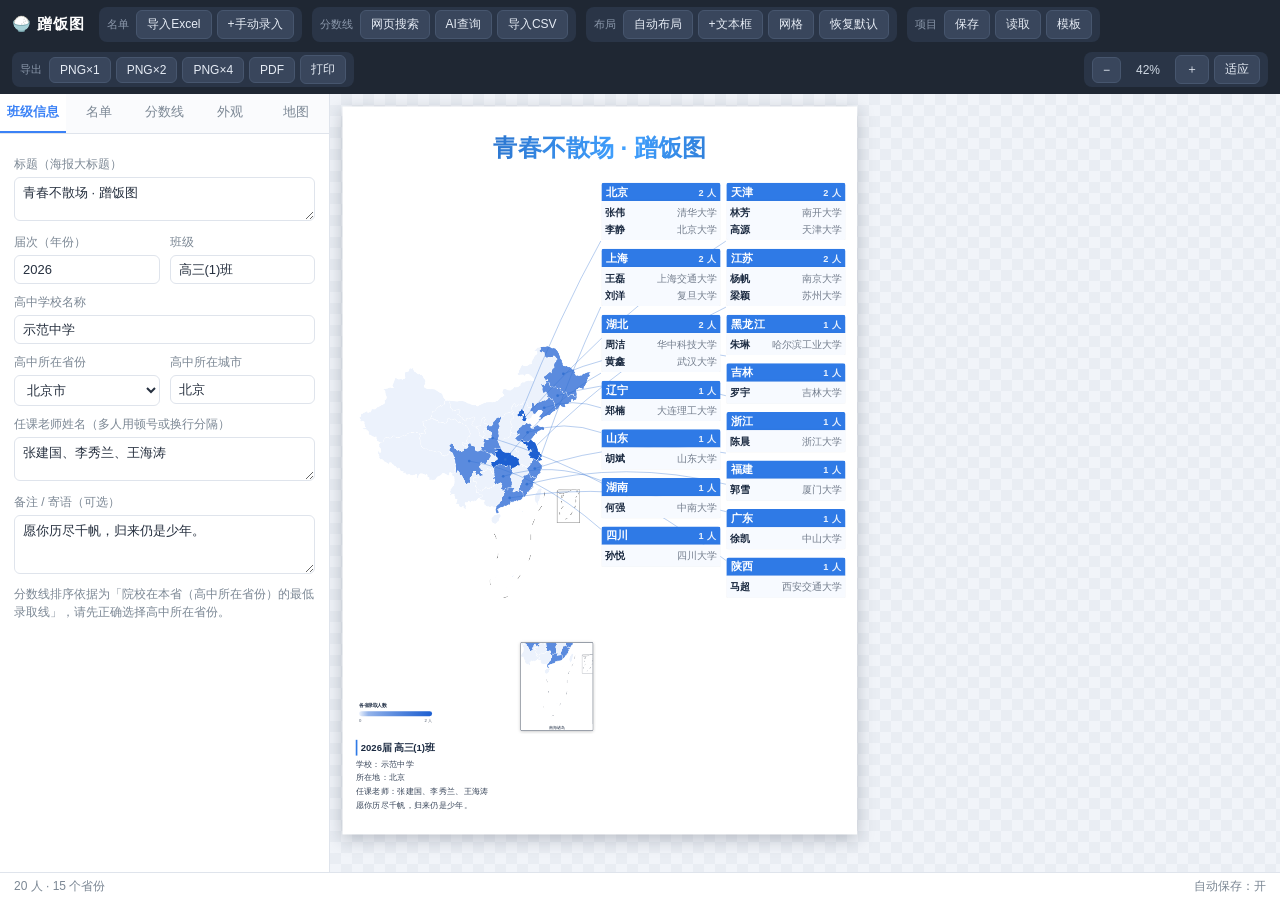
